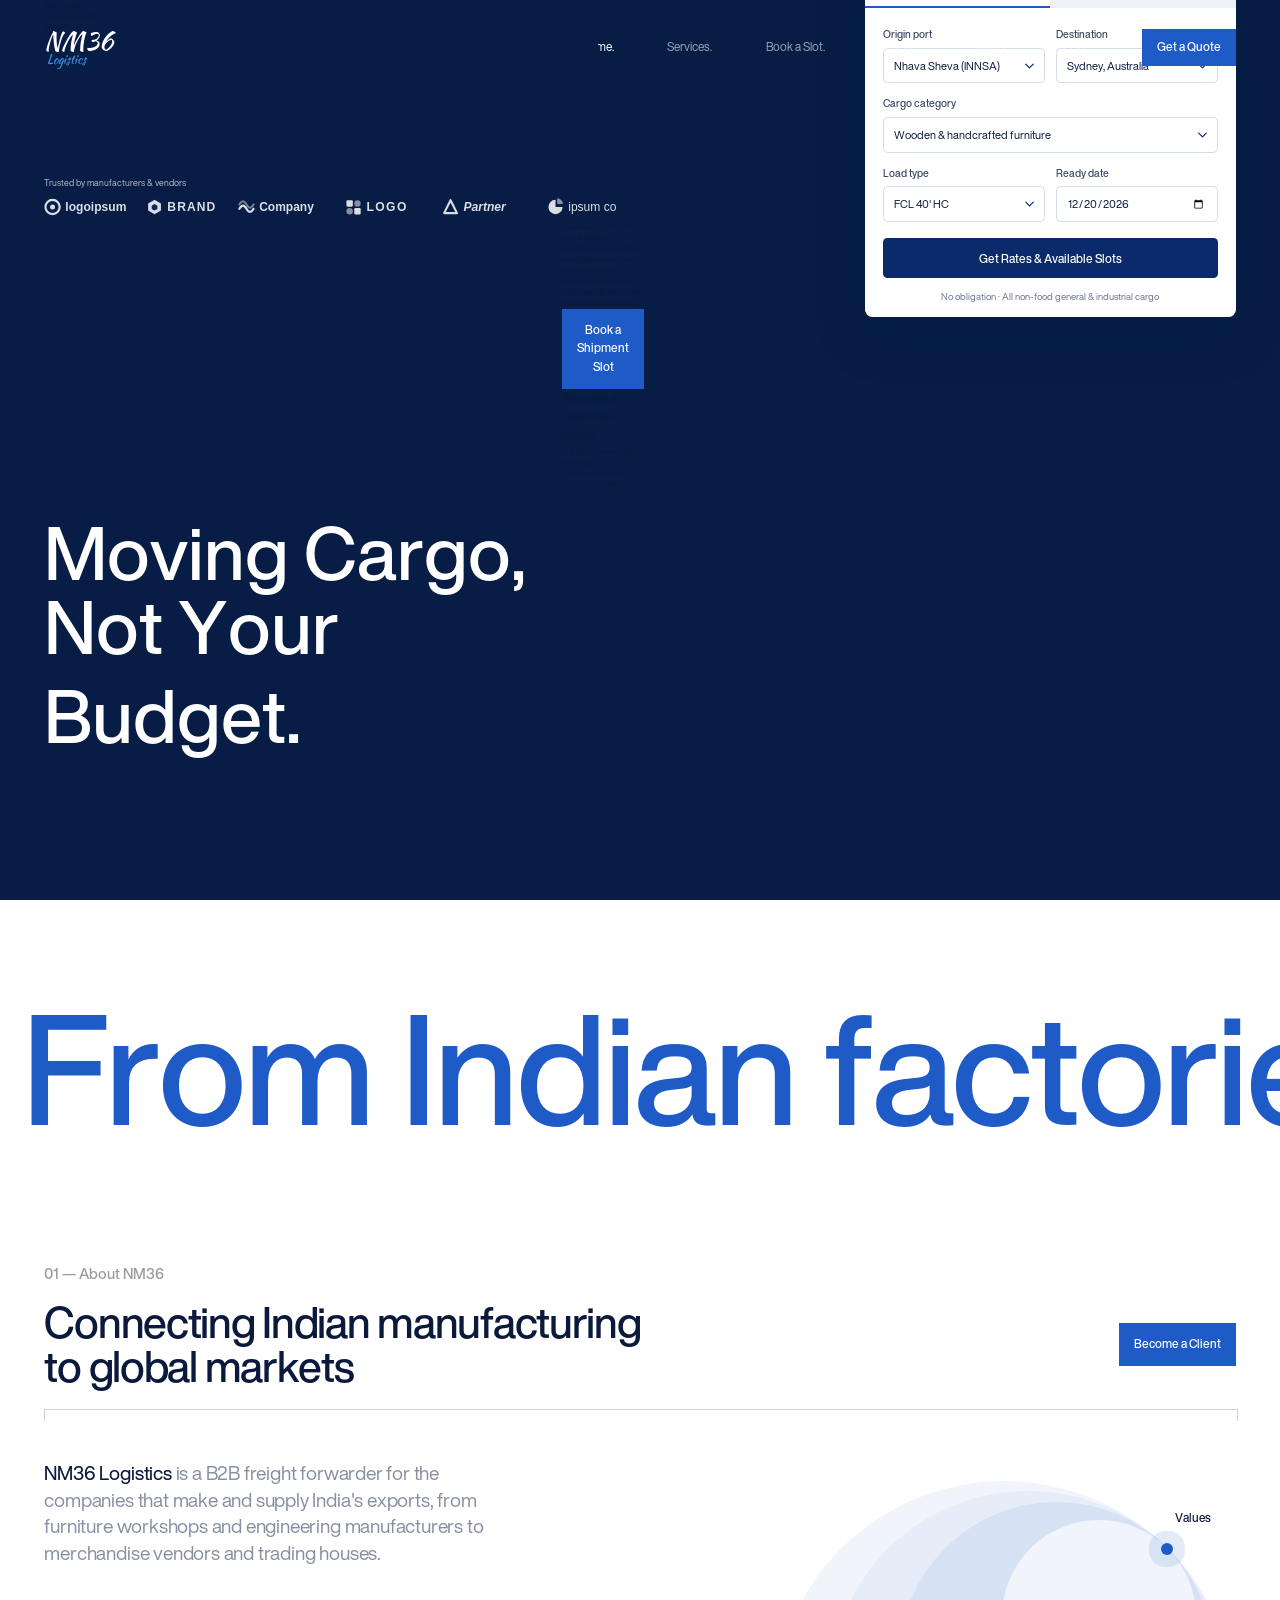
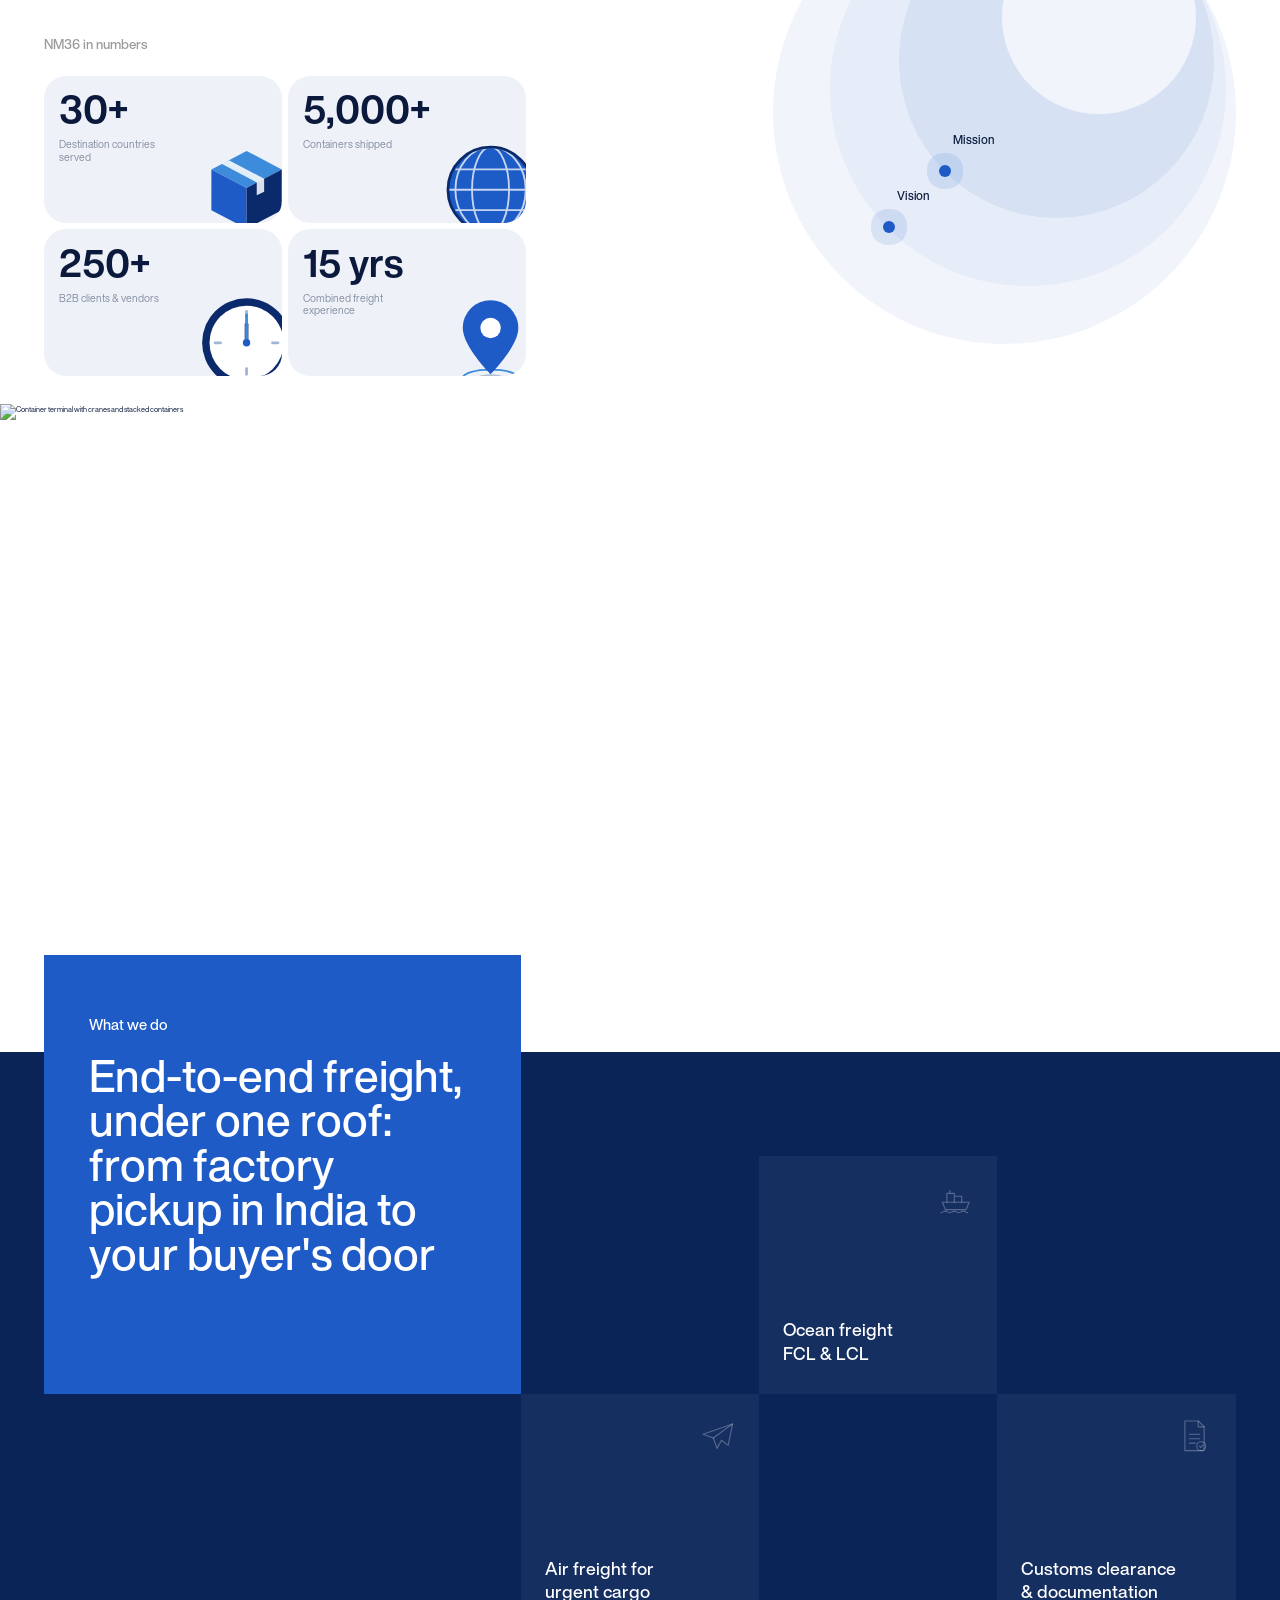
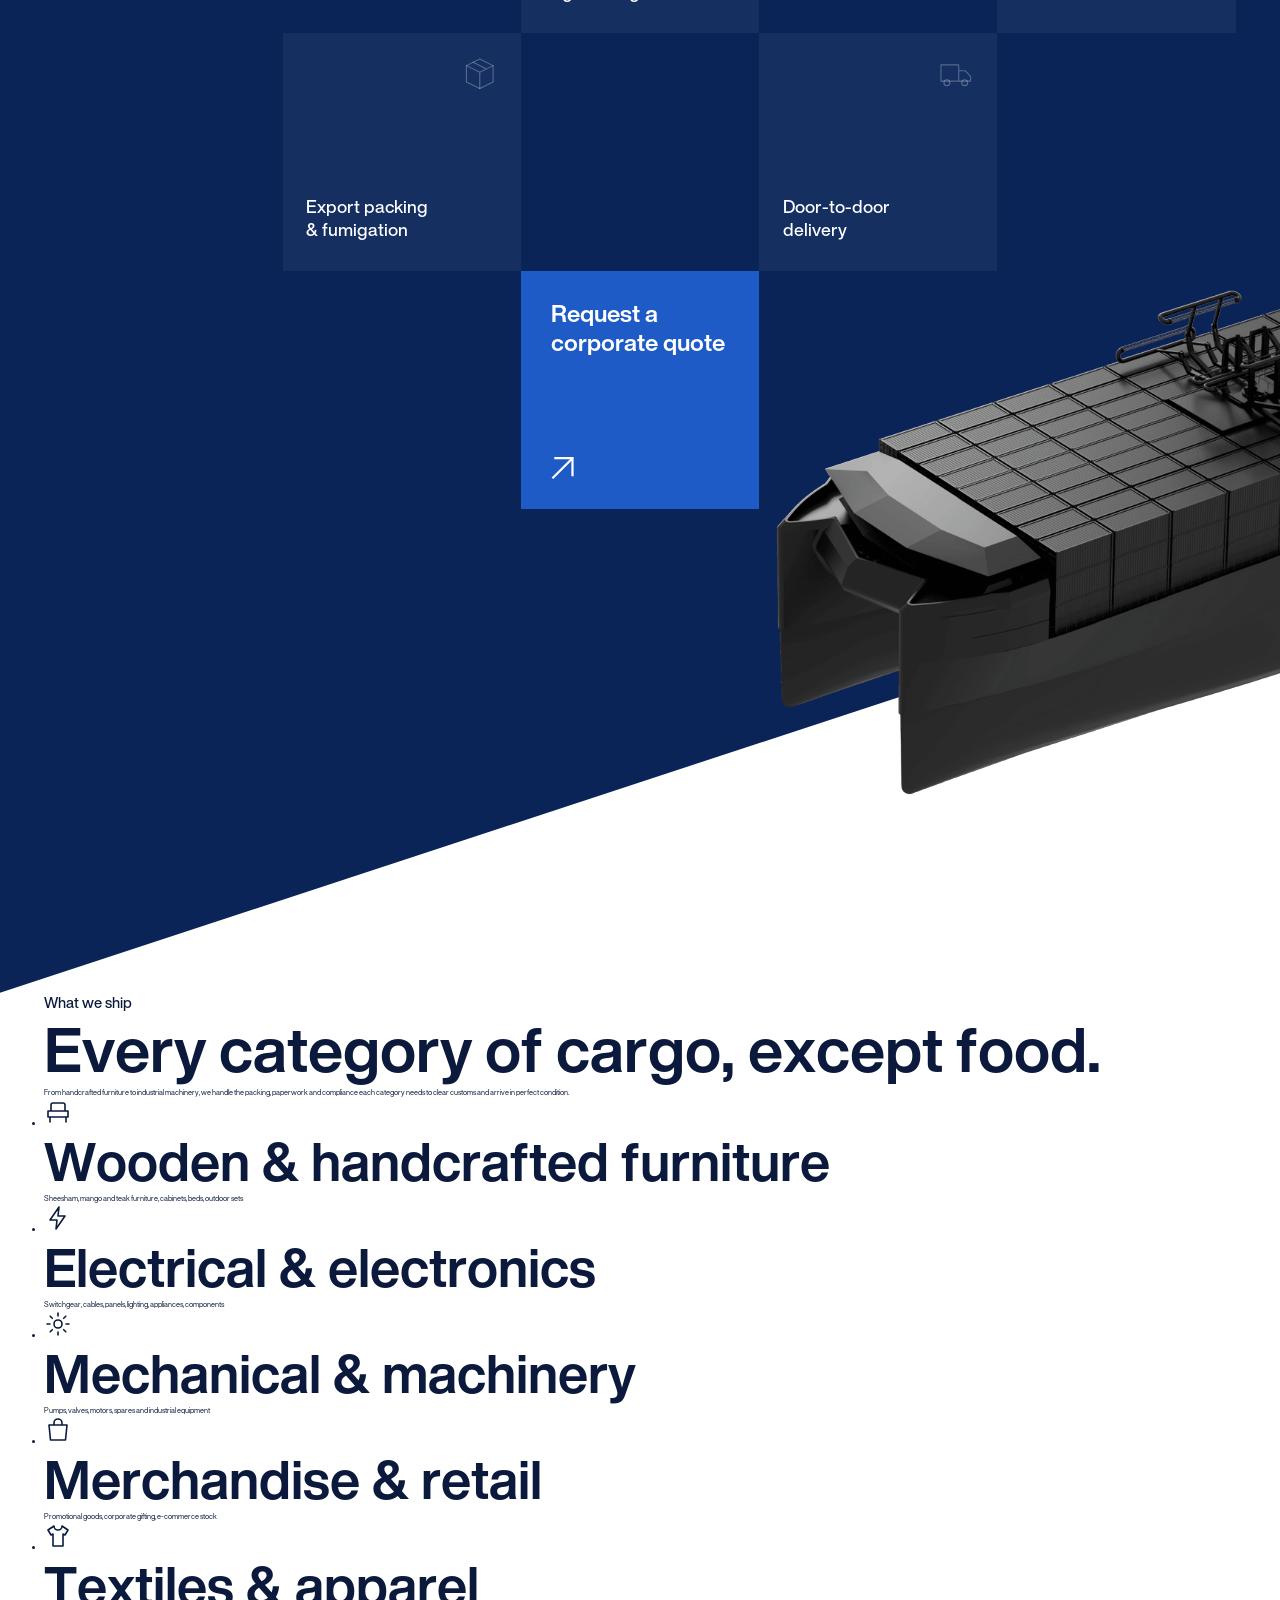
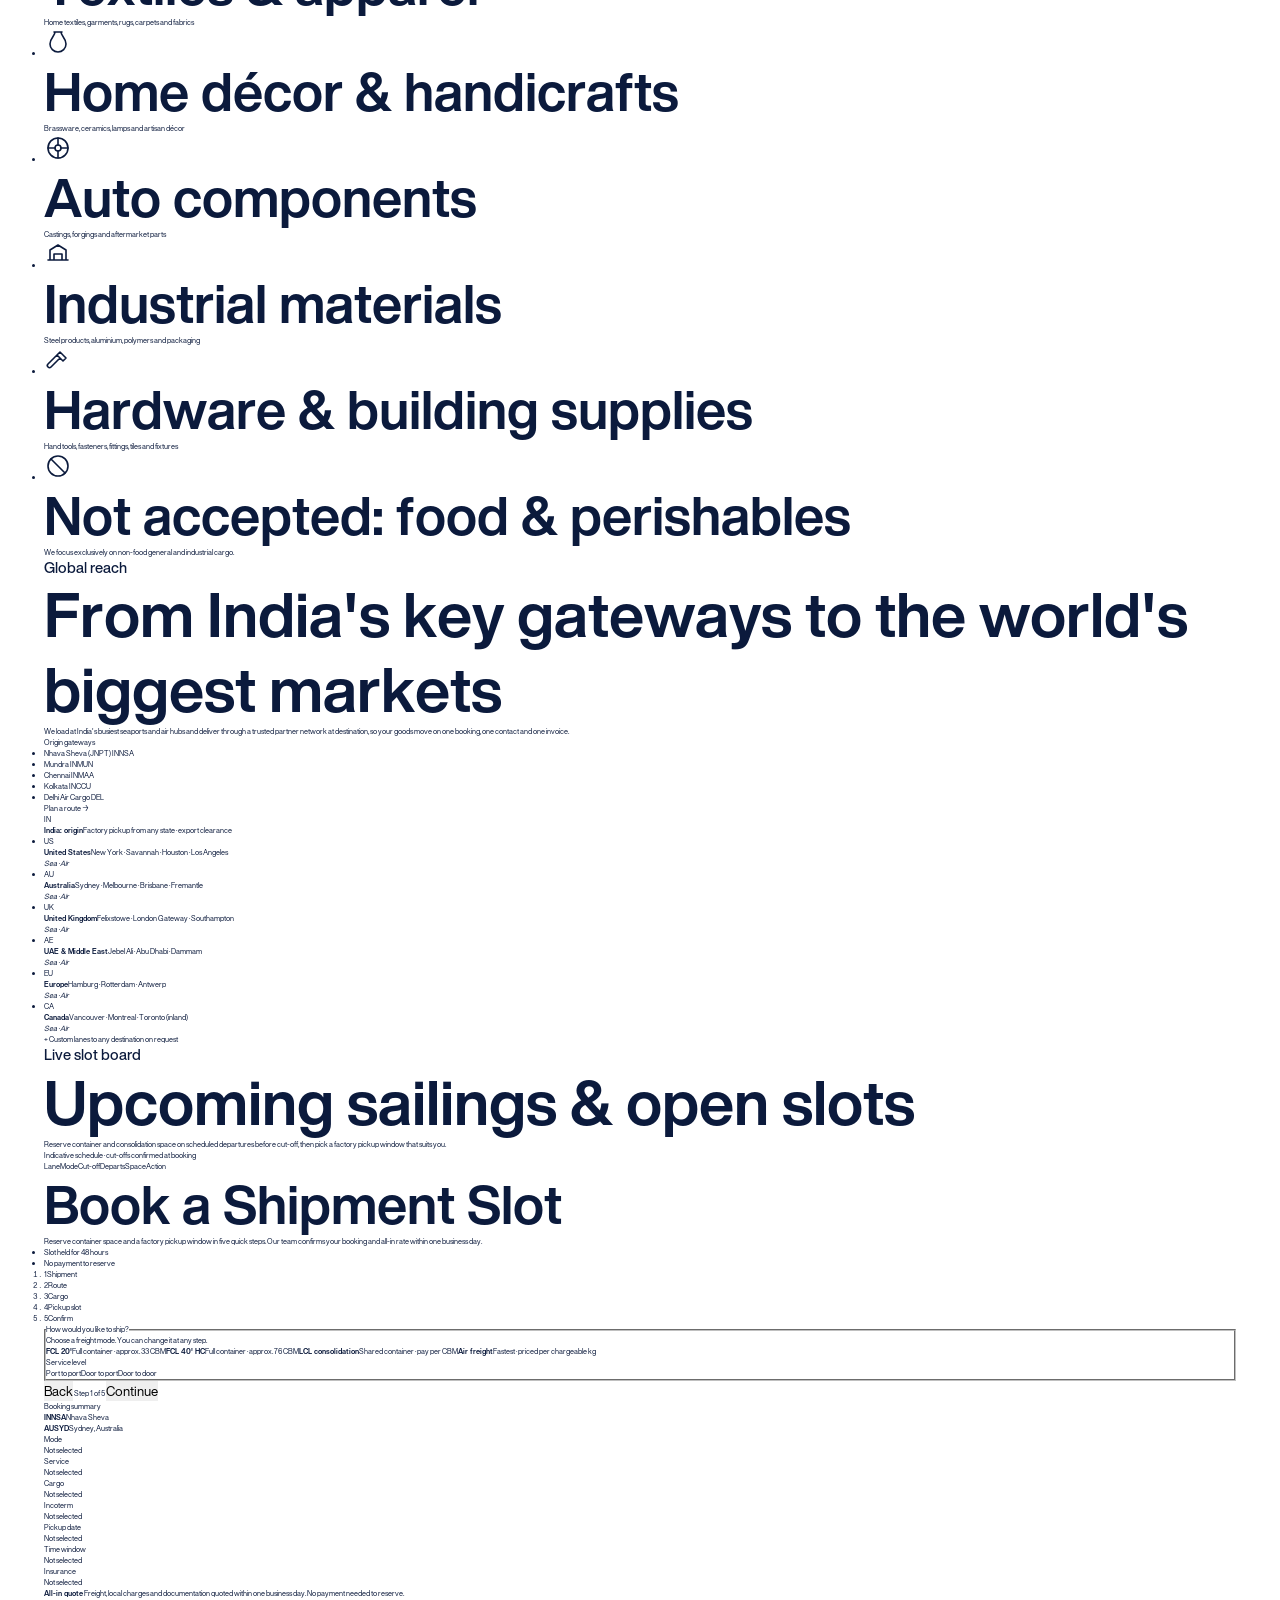
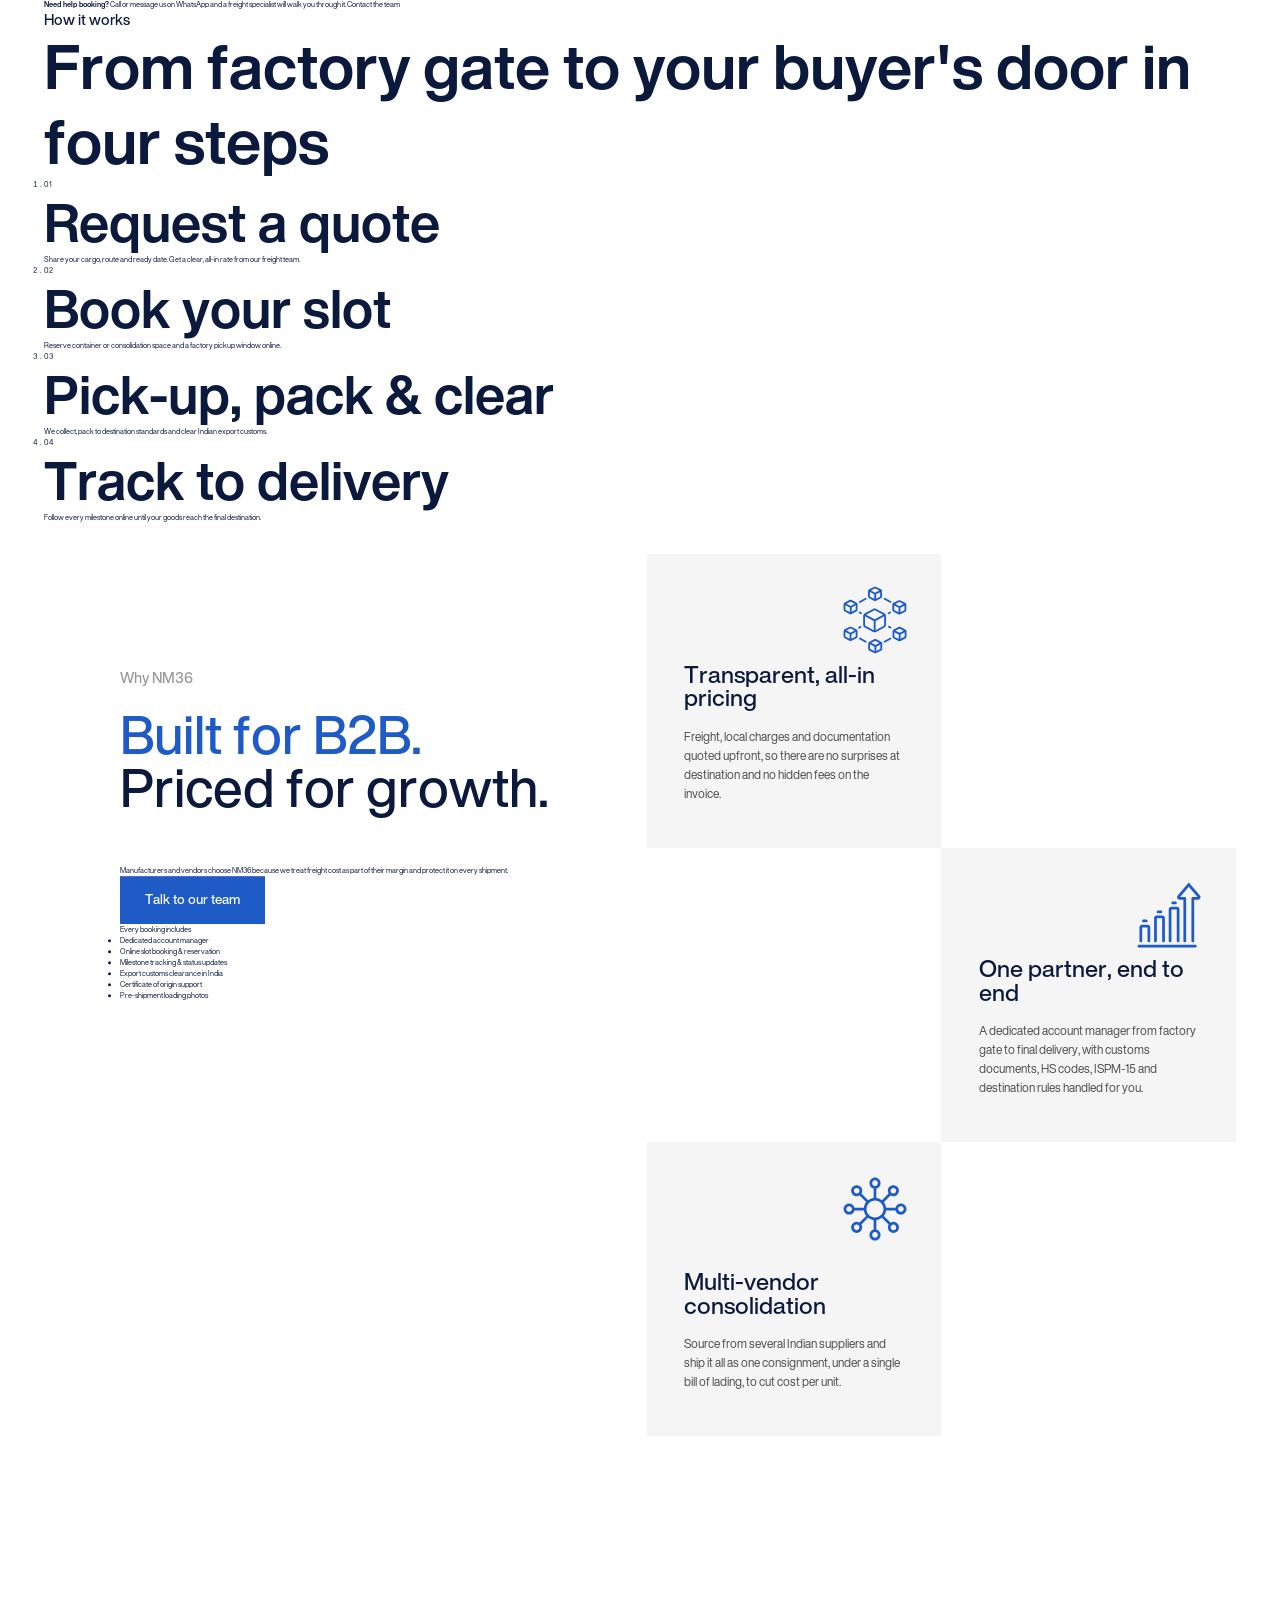
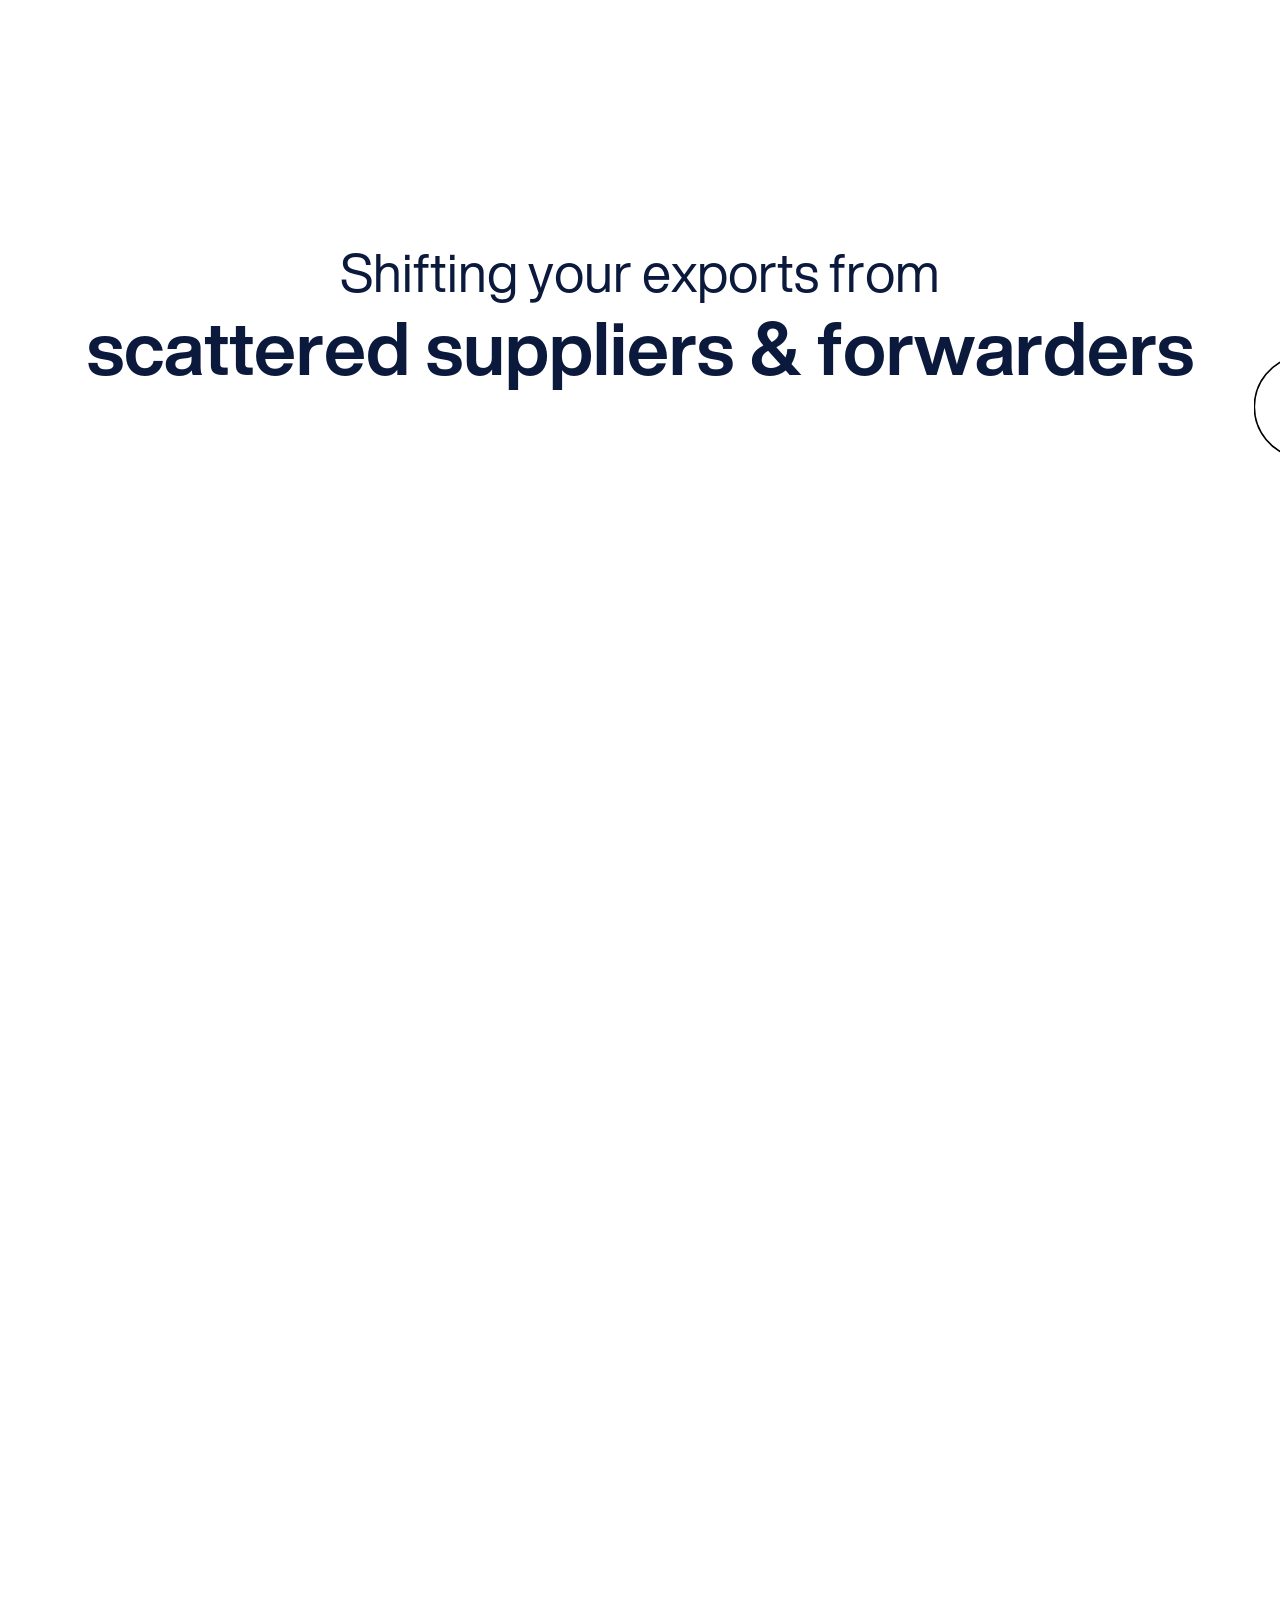
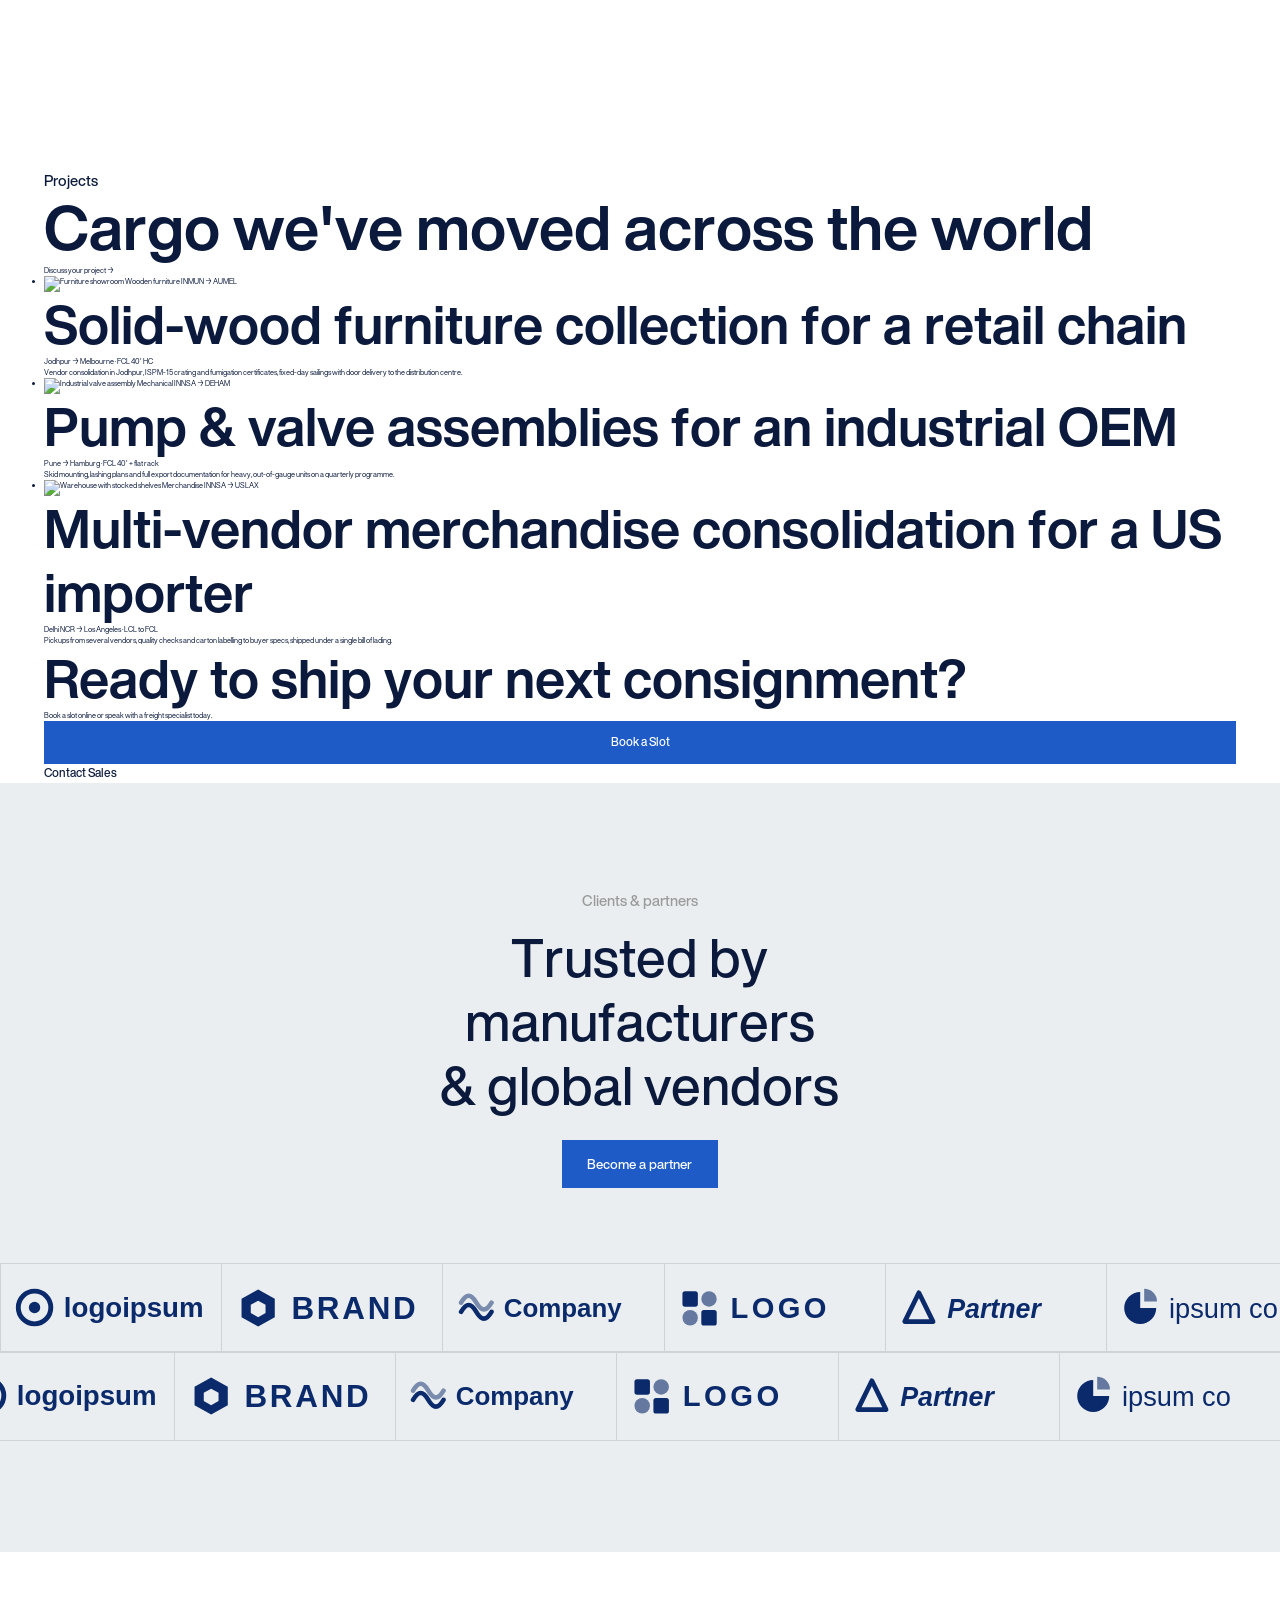
==== index.html @ ffb090ed "latest" ====
<!DOCTYPE html><html lang="en">
<head><meta charset="utf-8"><meta name="viewport" content="width=device-width, initial-scale=1.0"><title>NM36 Logistics</title><meta property="og:image" content="nm36-logo.png"><meta property="og:site_name" content="NM36 Logistics"><link rel="icon" type="image/png" sizes="32x32" href="nm36-logo.png"><meta name="description" content="NM36 Logistics: B2B freight forwarding from India to the world. Ocean, air, customs clearance and door-to-door delivery for manufacturers, exporters and global vendors."><link rel="stylesheet" href="index.78ddb5e8.css"><link rel="preconnect" href="https://fonts.googleapis.com"><link rel="preconnect" href="https://fonts.gstatic.com" crossorigin><link rel="stylesheet" href="https://fonts.googleapis.com/css2?family=Kaushan+Script&display=swap"><link rel="stylesheet" href="nm36-theme.css"><script src="index.d13a8d90.js"></script></head><body> <div class="wrapper" data-barba="wrapper">  <div class="contact popup"> <div class="popup__overlay"></div> <div class="popup__main" data-lenis-prevent> <form action="#" class="popup__main-form"> <div class="popup__main-head"> <h3 class="h4 heading heading-f-lh popup__main-head-title"> Request a quote </h3> <div class="popup__main-head-txt txt txt-18"> Tell us what you're shipping, from where and to where. Our freight team will reply with an all-in rate and available slots, usually within one business day. </div> </div> <div class="popup__main-contact"> <div class="popup__main-contact-label txt txt-18"> Or just wanna say hi? </div> <a href="mailto:sales@nm36logistics.com" class="hover-un popup__main-contact-link txt txt-24"> sales@nm36logistics.com </a> </div> <div class="popup__main-form-inner"> <div class="input-wrap"> <input type="text" class="input-field txt txt-18" name="name" placeholder="Your name" required> <div class="input-field-line"></div> </div> <div class="input-wrap"> <input type="email" class="input-field txt txt-18" name="email" placeholder="Your email" required> <div class="input-field-line"></div> </div> <div class="input-wrap textarea-wrap"> <textarea name="message" cols="30" rows="3" class="input-field txt txt-18" placeholder="Message"></textarea> <div class="input-field-line"></div> </div> <input type="text" class="honey-input" name="blablabla"> </div> <div class="hidden popup__main-form-success"> <p class="popup__main-form-success-txt txt txt-24 txt-med"> Thank <span data-form-name="#">there</span>, <br><br> Your request has reached the NM36 freight team. We'll get back to you within one business day. <br><br> Best regards, <br>NM36 Logistics </p> </div> <button type="submit" class="arr-hover popup__main-submit"> <div class="popup__main-submit-inner popup__main-submit-inner-default"> <div class="h6 heading heading-bold popup__main-submit-inner-txt">Send message</div> <div class="arr-wrap arr-wrap-32"> <div class="arr-ic-main icon icon-32"> <svg width="32" height="32" viewbox="0 0 32 32" fill="none" xmlns="http://www.w3.org/2000/svg"> <path fill-rule="evenodd" clip-rule="evenodd" d="M30.4401 3.68089L3.00001 31.121L0.878693 28.9997L28.3188 1.55957L30.4401 3.68089Z" fill="currentColor"></path> <path fill-rule="evenodd" clip-rule="evenodd" d="M4.5 1.5H30.5V27.5H27.5V4.5H4.5V1.5Z" fill="currentColor"></path> </svg> </div> <div class="arr-ic-clone icon icon-32"> <svg width="32" height="32" viewbox="0 0 32 32" fill="none" xmlns="http://www.w3.org/2000/svg"> <path fill-rule="evenodd" clip-rule="evenodd" d="M30.4401 3.68089L3.00001 31.121L0.878693 28.9997L28.3188 1.55957L30.4401 3.68089Z" fill="currentColor"></path> <path fill-rule="evenodd" clip-rule="evenodd" d="M4.5 1.5H30.5V27.5H27.5V4.5H4.5V1.5Z" fill="currentColor"></path> </svg> </div> </div> </div> <a href="#" class="popup__main-submit-inner popup__main-submit-inner-success" data-popup="close"> <div class="h6 heading heading-bold popup__main-submit-inner-txt">Close the modal</div> <div class="icon icon-32"> <svg width="32" height="32" viewbox="0 0 32 32" fill="none" xmlns="http://www.w3.org/2000/svg"> <path fill-rule="evenodd" clip-rule="evenodd" d="M3.00005 0.736328L16.0001 13.7364L29.0001 0.736328L31.2629 2.99907L18.2628 15.9991L31.2629 28.9992L29.0001 31.2619L16.0001 18.2619L3.00005 31.2619L0.737305 28.9992L13.7373 15.9991L0.737305 2.99907L3.00005 0.736328Z" fill="currentColor"></path> </svg> </div> </a> <div class="popup__main-submit-aspect"></div> </button> </form> <a href="#" class="popup__close" data-popup="close"> <div class="icon icon-32"> <svg width="32" height="32" viewbox="0 0 32 32" fill="none" xmlns="http://www.w3.org/2000/svg"> <path d="M25.1924 6.80664L6.80762 25.1914M6.80762 6.80664L25.1924 25.1914" stroke="currentColor" stroke-width="1.5" stroke-linecap="round" stroke-linejoin="round"></path> </svg> </div> </a> </div> </div> <div class="download popup"> <div class="popup__overlay"></div> <div class="popup__main" data-lenis-prevent> <form action="#" class="popup__main-form"> <div class="popup__main-head"> <h3 class="h4 heading heading-f-lh popup__main-head-title"> Plan a regular export programme </h3> <div class="popup__main-head-txt txt txt-18"> Tell us about your products, volumes and markets. We'll put together contracted rates, a sailing plan and guaranteed monthly slot allocation for your programme.</div> </div> <div class="popup__main-contact"> <div class="popup__main-contact-label txt txt-18"> Or just wanna say hi? </div> <a href="mailto:sales@nm36logistics.com" class="hover-un popup__main-contact-link txt txt-24"> sales@nm36logistics.com </a> </div> <div class="popup__main-form-inner"> <div class="input-wrap"> <input type="text" class="input-field txt txt-18" name="name" placeholder="Your name" required> <div class="input-field-line"></div> </div> <div class="input-wrap"> <input type="email" class="input-field txt txt-18" name="email" placeholder="Your email" required> <div class="input-field-line"></div> </div> <div class="input-wrap textarea-wrap"> <textarea name="message" cols="30" rows="3" class="input-field txt txt-18" placeholder="Route & schedule details"></textarea> <div class="input-field-line"></div> </div> <input type="text" class="honey-input" name="blablabla"> </div> <div class="hidden popup__main-form-success"> <p class="popup__main-form-success-txt txt txt-24 txt-med"> Thank <span data-form-name="#">there</span>, <br><br> Your request has reached the NM36 freight team. We'll get back to you within one business day. <br><br> Best regards, <br>NM36 Logistics </p> </div> <button type="submit" class="arr-hover popup__main-submit"> <div class="popup__main-submit-inner popup__main-submit-inner-default"> <div class="h6 heading heading-bold popup__main-submit-inner-txt">Send message</div> <div class="arr-wrap arr-wrap-32"> <div class="arr-ic-main icon icon-32"> <svg width="32" height="32" viewbox="0 0 32 32" fill="none" xmlns="http://www.w3.org/2000/svg"> <path fill-rule="evenodd" clip-rule="evenodd" d="M30.4401 3.68089L3.00001 31.121L0.878693 28.9997L28.3188 1.55957L30.4401 3.68089Z" fill="currentColor"></path> <path fill-rule="evenodd" clip-rule="evenodd" d="M4.5 1.5H30.5V27.5H27.5V4.5H4.5V1.5Z" fill="currentColor"></path> </svg> </div> <div class="arr-ic-clone icon icon-32"> <svg width="32" height="32" viewbox="0 0 32 32" fill="none" xmlns="http://www.w3.org/2000/svg"> <path fill-rule="evenodd" clip-rule="evenodd" d="M30.4401 3.68089L3.00001 31.121L0.878693 28.9997L28.3188 1.55957L30.4401 3.68089Z" fill="currentColor"></path> <path fill-rule="evenodd" clip-rule="evenodd" d="M4.5 1.5H30.5V27.5H27.5V4.5H4.5V1.5Z" fill="currentColor"></path> </svg> </div> </div> </div> <a href="#" class="popup__main-submit-inner popup__main-submit-inner-success" data-popup="close"> <div class="h6 heading heading-bold popup__main-submit-inner-txt">Close the modal</div> <div class="icon icon-32"> <svg width="32" height="32" viewbox="0 0 32 32" fill="none" xmlns="http://www.w3.org/2000/svg"> <path fill-rule="evenodd" clip-rule="evenodd" d="M3.00005 0.736328L16.0001 13.7364L29.0001 0.736328L31.2629 2.99907L18.2628 15.9991L31.2629 28.9992L29.0001 31.2619L16.0001 18.2619L3.00005 31.2619L0.737305 28.9992L13.7373 15.9991L0.737305 2.99907L3.00005 0.736328Z" fill="currentColor"></path> </svg> </div> </a> <div class="popup__main-submit-aspect"></div> </button> </form> <a href="#" class="popup__close" data-popup="close"> <div class="icon icon-32"> <svg width="32" height="32" viewbox="0 0 32 32" fill="none" xmlns="http://www.w3.org/2000/svg"> <path d="M25.1924 6.80664L6.80762 25.1914M6.80762 6.80664L25.1924 25.1914" stroke="currentColor" stroke-width="1.5" stroke-linecap="round" stroke-linejoin="round"></path> </svg> </div> </a> </div> </div> <div class="event popup"> <div class="popup__overlay"></div> <div class="popup__main" data-lenis-prevent> <a href="#" class="popup__close" data-popup="close"> <div class="icon icon-32"> <svg width="32" height="32" viewbox="0 0 32 32" fill="none" xmlns="http://www.w3.org/2000/svg"> <path d="M25.1924 6.80664L6.80762 25.1914M6.80762 6.80664L25.1924 25.1914" stroke="currentColor" stroke-width="1.5" stroke-linecap="round" stroke-linejoin="round"></path> </svg> </div> </a> <div class="popup__main-event"> <div class="popup__main-event-info"> <div class="img-wrap popup__main-event-info-img" style="--aspect:56%" data-popup-event="thumbnail"> <img src="abt-info-1.c54342e9.jpg" alt="NM36 Logistics team" class="img-abs img-fill" loading="lazy" width="488" height="442"> </div> <div class="h3 heading popup__main-event-title" data-popup-event="name">Event name</div> <div class="popup__main-event-info-item" data-popup-event="date"> <div class="popup__main-event-info-label txt txt-14">Event Date:</div> <div class="popup__main-event-info-title txt txt-16 txt-med"></div> </div> <div class="popup__main-event-info-item" data-popup-event="full_location"> <div class="popup__main-event-info-label txt txt-14">Location:</div> <div class="popup__main-event-info-title txt txt-16 txt-med"></div> </div> <div class="popup__main-event-info-item" data-popup-event="members"> <div class="popup__main-event-info-label txt txt-14">Team member:</div> <div class="popup__main-event-info-title txt txt-16 txt-med"></div> </div> <div class="popup__main-event-info-item" data-popup-event="activities"> <div class="popup__main-event-info-label txt txt-14">Activities:</div> <div class="popup__main-event-info-title txt txt-16 txt-med"></div> </div> <div class="popup__main-event-info-item"> <div class="popup__main-event-info-label txt txt-14">Make an appointment:</div> <a href="mailto:sales@nm36logistics.com" class="popup__main-event-info-title txt txt-16 txt-med">sales@nm36logistics.com</a> </div> </div> <div class="popup__main-event-content"> <div class="h5 heading popup__main-event-title" data-popup-event="name">Event name</div> <span class="p-line"></span> <div class="popup__main-event-richtext txt txt-16" data-popup-event="content"> Event introduction </div> <a href="#" target="_blank" class="popup__main-event-link txt txt-16" data-popup-event="link">Read more</a> </div> </div> </div> </div> <header class="header"> <div class="container"> <a href="index.html" class="header__logo nm36-logo" aria-label="NM36 Logistics home"> <img src="nm36-logo.png" alt="NM36 Logistics" class="nm36-logo__img" onerror="this.style.display='none';this.nextElementSibling.style.display='flex'"> <span class="nm36-logo__text"><span class="nm36-logo__mark">NM36</span><span class="nm36-logo__sub">Logistics</span></span> </a> <div class="header__links"> <div class="header__links-inner"> <a href="index.html" class="header__link txt txt-16" data-link="home">Home.</a> <a class="header__link txt txt-16" href="#services" data-barba-prevent>Services.</a> <a class="header__link txt txt-16" href="#slots" data-barba-prevent>Book a Slot.</a> <a class="header__link txt txt-16" href="#projects" data-barba-prevent>Projects.</a> <a class="header__link txt txt-16" href="#about" data-barba-prevent>About.</a> <a class="header__link txt txt-16" href="#faq" data-barba-prevent>FAQ.</a> </div> <div class="header__links-toggle"> <span class="header__links-toggle-icon header__links-toggle-icon-1"></span> <span class="header__links-toggle-icon header__links-toggle-icon-2"></span> <span class="header__links-toggle-icon header__links-toggle-icon-3"></span> </div> </div> <div class="header_act"> <a href="#" class="btn btn-pri header__btn" data-popup="contact"> <div class="txt txt-16 txt-med"> Get a Quote </div> </a> </div> <a href="#" class="header__toggle"> <span class="header__toggle-icon header__toggle-icon-1"></span> <span class="header__toggle-icon header__toggle-icon-2"></span> <span class="header__toggle-icon header__toggle-icon-3"></span> </a> <nav class="header__nav" data-lenis-prevent> <ul> <li class="header__nav-item"><a href="index.html" data-link="home" class="header__nav-link txt txt-16 txt-med">Home.</a></li> <li class="header__nav-item"><a class="header__nav-link txt txt-16 txt-med" href="#services" data-barba-prevent>Services.</a></li> <li class="header__nav-item"><a class="header__nav-link txt txt-16 txt-med" href="#slots" data-barba-prevent>Book a Slot.</a></li> <li class="header__nav-item"><a class="header__nav-link txt txt-16 txt-med" href="#projects" data-barba-prevent>Projects.</a></li> <li class="header__nav-item"><a class="header__nav-link txt txt-16 txt-med" href="#about" data-barba-prevent>About.</a></li> <li class="header__nav-item"><a class="header__nav-link txt txt-16 txt-med" href="#faq" data-barba-prevent>FAQ.</a></li> <li class="header__nav-item"> <a href="#" class="h6 header__nav-cta heading" data-popup="contact"> Get a Quote <div class="arr-ic-main icon"> <svg width="32" height="32" viewbox="0 0 32 32" fill="none" xmlns="http://www.w3.org/2000/svg"> <path fill-rule="evenodd" clip-rule="evenodd" d="M30.4401 3.68089L3.00001 31.121L0.878693 28.9997L28.3188 1.55957L30.4401 3.68089Z" fill="white"></path> <path fill-rule="evenodd" clip-rule="evenodd" d="M4.5 1.5H30.5V27.5H27.5V4.5H4.5V1.5Z" fill="white"></path> </svg> </div> </a></li> </ul> </nav> </div> </header> <div class="main" data-barba="container" data-barba-namespace="home" data-namespace="home"> <div class="home-hero__wrap"> <div class="home-hero__bg-wrap"> <div class="home-hero__bg-wrap-inner"> <video class="home-hero__bg-vid" id="home-hero-vid" loop preload="auto" autoplay muted playsinline> <source src="hero-720.mp4" type="video/mp4" media="(max-width: 767px)"> <source src="hero-1080.mp4" type="video/mp4"> </video> <div class="home-hero__canvas"></div> </div> </div> <section class="home-hero"> <div class="container grid"> <div class="nm-hero-eyebrow">B2B Freight Forwarding · India to the World</div> <h1 class="h1 heading home-hero__title"> Moving Cargo, <span class="nm-hero-hl">Not Your Budget.</span> </h1> <div class="nm-hero-lead"> <p class="nm-hero-lead__txt">Ocean, air and door-to-door freight for manufacturers, exporters and global vendors, from Indian factories to warehouses across the USA, Australia, the UK, the Middle East and Europe.</p> <div class="nm-hero-lead__ctas"> <a href="#slots" class="btn btn-pri nm-hero-lead__btn" data-barba-prevent><div class="txt txt-16 txt-med">Book a Shipment Slot</div></a> <a href="#" class="nm-hero-lead__btn nm-hero-lead__btn--ghost" data-popup="contact"><div class="txt txt-16 txt-med">Request a Corporate Quote</div></a> </div> <ul class="nm-hero-lead__checks"><li>FCL &amp; LCL ocean freight</li><li>Air freight</li><li>Customs clearance</li><li>Door-to-door delivery</li></ul> </div> <div class="home-hero__backer"> <div class="home-hero__backer-label txt txt-12"> Trusted by manufacturers &amp; vendors </div> <div class="home-hero__backer-inner"> <div class="home-hero__backer-item"> <img src="placeholder-logos/logo-1.svg" alt="Partner logo 1" width="120" height="25"> </div> <div class="home-hero__backer-item"> <img src="placeholder-logos/logo-2.svg" alt="Partner logo 2" width="120" height="25"> </div> <div class="home-hero__backer-item"> <img src="placeholder-logos/logo-3.svg" alt="Partner logo 3" width="120" height="25"> </div> <div class="home-hero__backer-item"> <img src="placeholder-logos/logo-4.svg" alt="Partner logo 4" width="120" height="25"> </div> <div class="home-hero__backer-item"> <img src="placeholder-logos/logo-5.svg" alt="Partner logo 5" width="120" height="25"> </div> <div class="home-hero__backer-item"> <img src="placeholder-logos/logo-6.svg" alt="Partner logo 6" width="120" height="25"> </div> </div> </div> <div class="nm-quote" data-nm-quote> <div class="nm-quote__tabs" role="tablist"> <button type="button" class="nm-quote__tab is-active" role="tab" aria-selected="true" aria-controls="nm-quote-panel" id="nm-quote-tab" data-tab="quote">Instant Quote</button> <button type="button" class="nm-quote__tab" role="tab" aria-selected="false" aria-controls="nm-track-panel" id="nm-track-tab" data-tab="track" tabindex="-1">Track Shipment</button> </div> <form class="nm-quote__panel is-active" id="nm-quote-panel" role="tabpanel" aria-labelledby="nm-quote-tab" data-panel="quote" novalidate> <div class="nm-quote__grid"> <div class="nm-quote__field"><label class="nm-quote__label" for="nm-origin">Origin port</label><select class="nm-quote__input" id="nm-origin" name="origin"><option selected>Nhava Sheva (INNSA)</option><option>Mundra (INMUN)</option><option>Chennai (INMAA)</option><option>Kolkata (INCCU)</option><option>Delhi Air Cargo (DEL)</option></select></div><div class="nm-quote__field"><label class="nm-quote__label" for="nm-destination">Destination</label><select class="nm-quote__input" id="nm-destination" name="destination"><option>Los Angeles, USA</option><option>New York, USA</option><option>Savannah, USA</option><option>Houston, USA</option><option selected>Sydney, Australia</option><option>Melbourne, Australia</option><option>Brisbane, Australia</option><option>Fremantle, Australia</option><option>Felixstowe, UK</option><option>London Gateway, UK</option><option>Jebel Ali, UAE</option><option>Dammam, Saudi Arabia</option><option>Hamburg, Germany</option><option>Rotterdam, Netherlands</option><option>Antwerp, Belgium</option><option>Vancouver, Canada</option><option>Montreal, Canada</option></select></div><div class="nm-quote__field nm-quote__field--wide"><label class="nm-quote__label" for="nm-cargo">Cargo category</label><select class="nm-quote__input" id="nm-cargo" name="cargo"><option selected>Wooden &amp; handcrafted furniture</option><option>Electrical &amp; electronics</option><option>Mechanical &amp; machinery</option><option>Merchandise &amp; retail goods</option><option>Textiles &amp; apparel</option><option>Home décor &amp; handicrafts</option><option>Auto components</option><option>Industrial materials</option><option>Hardware &amp; building supplies</option></select></div><div class="nm-quote__field"><label class="nm-quote__label" for="nm-load">Load type</label><select class="nm-quote__input" id="nm-load" name="load"><option>FCL 20'</option><option selected>FCL 40' HC</option><option>LCL consolidation</option><option>Air freight</option></select></div><div class="nm-quote__field"><label class="nm-quote__label" for="nm-date">Ready date</label><input class="nm-quote__input" type="date" id="nm-date" name="date" required></div></div> <button type="submit" class="nm-quote__submit">Get Rates &amp; Available Slots</button> <p class="nm-quote__note">No obligation · All non-food general &amp; industrial cargo</p> </form> <form class="nm-quote__panel" id="nm-track-panel" role="tabpanel" aria-labelledby="nm-track-tab" data-panel="track" hidden novalidate> <div class="nm-quote__grid"> <div class="nm-quote__field nm-quote__field--wide"><label class="nm-quote__label" for="nm-track">Tracking number</label><input class="nm-quote__input" type="text" id="nm-track" name="tracking" placeholder="Container, booking or B/L number" autocomplete="off" required></div></div> <button type="submit" class="nm-quote__submit">Track Shipment</button> <p class="nm-quote__note">Example: NM36-SH-48213</p> </form> <a href="#" class="nm-quote__popup" data-popup="contact" tabindex="-1" aria-hidden="true"></a> </div> <div class="home-hero__sub"> <div class="home-hero__sub-txt txt txt-24 txt-med"> We develop a novel ship to transport freight <span class="txt-hl">more flexibly</span>, <span><span class="txt-hl">with lower emissions</span> and</span> <span class="txt-hl">at lower costs </span>than today. </div> <div class="home-hero__sub-caption"> <div class="home-hero__sub-caption-item txt txt-16">Scroll down to discover how it works<span class="txt-hl"> • </span></div> <div class="home-hero__sub-caption-item txt txt-16">Scroll down to discover how it works<span class="txt-hl"> • </span></div> </div> </div> </div> </section> <div class="home-hero-ph" data-logo-main="dark"> </div> </div> <section class="nm-focused" aria-label="From Indian factories to global markets"> <div class="nm-marquee" data-nm-marquee data-duration="20"> <div class="nm-marquee__track"> <p class="nm-focused__text">From Indian factories to global markets ·</p> </div> </div> </section>  <section class="nm-about" id="about"> <div class="container"> <div class="nm-about__label txt txt-20 txt-med">01 — About NM36</div> <div class="nm-about__head"> <h2 class="nm-about__title">Connecting Indian manufacturing<br>to global markets</h2> <a href="#" class="btn btn-pri nm-about__btn" data-popup="contact"><div class="txt txt-16 txt-med">Become a Client</div></a> </div> <div class="nm-about__content"> <div class="nm-about__left"> <div class="nm-about__slides" aria-live="polite"> <p class="nm-about__fill is-active" data-text="NM36 Logistics">NM36 Logistics is a B2B freight forwarder for the companies that make and supply India's exports, from furniture workshops and engineering manufacturers to merchandise vendors and trading houses.</p> <p class="nm-about__fill" data-text="Our vision">Our vision is to become the most trusted logistics partner for manufacturers and B2B traders shipping from India, giving every factory, large or small, a reliable route to buyers on every continent.</p> <p class="nm-about__fill" data-text="Our mission">Our mission is to move every consignment safely, on schedule and at a cost that keeps our clients competitive, through transparent pricing, proactive communication and complete compliance.</p> <p class="nm-about__fill" data-text="Our values">Our values are simple: all-in quotes with no hidden charges, honest timelines, cost discipline on every route and partnerships that grow from first samples to full-container programmes.</p> </div> <h3 class="nm-about__list-title">NM36 in numbers</h3> <ul class="nm-about__list"> <li class="nm-about__item"> <div class="nm-stat"> <div class="nm-stat__art"><svg viewBox="0 0 120 120" aria-hidden="true"><g class="nm-art-float"><path d="M60 18 98 38 60 58 22 38Z" fill="#3d8bdb"/><path d="M22 38 60 58v44L22 82Z" fill="#1e5bc6"/><path d="M98 38 60 58v44l38-20Z" fill="#0b2a6b"/><path d="M41 28 79 48v14l-8 4V52L33 32Z" fill="#fff" opacity=".85"/></g></svg></div> <div class="nm-stat__body"><h3 class="nm-stat__title">30+</h3><p class="nm-stat__text">Destination countries served</p></div> </div> </li> <li class="nm-about__item"> <div class="nm-stat"> <div class="nm-stat__art"><svg viewBox="0 0 120 120" aria-hidden="true"><circle cx="60" cy="60" r="46" fill="#1e5bc6"/><g fill="none" stroke="#fff" stroke-width="2" opacity=".75"><ellipse class="nm-art-spin-x" cx="60" cy="60" rx="20" ry="46"/><ellipse class="nm-art-spin-x nm-art-delay" cx="60" cy="60" rx="38" ry="46"/><path d="M14 60h92M22 38h76M22 82h76"/></g><circle cx="60" cy="60" r="46" fill="none" stroke="#0b2a6b" stroke-width="3"/></svg></div> <div class="nm-stat__body"><h3 class="nm-stat__title">5,000+</h3><p class="nm-stat__text">Containers shipped</p></div> </div> </li> <li class="nm-about__item"> <div class="nm-stat"> <div class="nm-stat__art"><svg viewBox="0 0 120 120" aria-hidden="true"><circle cx="60" cy="60" r="48" fill="#0b2a6b"/><circle cx="60" cy="60" r="40" fill="#fff"/><g stroke="#9fb4d6" stroke-width="3" stroke-linecap="round"><path d="M60 26v6M60 88v6M26 60h6M88 60h6"/></g><path class="nm-art-hand-slow" d="M60 60V40" stroke="#0b2a6b" stroke-width="4" stroke-linecap="round"/><path class="nm-art-hand-fast" d="M60 60V30" stroke="#3d8bdb" stroke-width="3" stroke-linecap="round"/><circle cx="60" cy="60" r="4" fill="#1e5bc6"/></svg></div> <div class="nm-stat__body"><h3 class="nm-stat__title">250+</h3><p class="nm-stat__text">B2B clients &amp; vendors</p></div> </div> </li> <li class="nm-about__item"> <div class="nm-stat"> <div class="nm-stat__art"><svg viewBox="0 0 120 120" aria-hidden="true"><ellipse class="nm-art-ring" cx="60" cy="98" rx="30" ry="9" fill="none" stroke="#3d8bdb" stroke-width="2"/><ellipse cx="60" cy="98" rx="14" ry="4" fill="#0b2a6b" opacity=".25"/><g class="nm-art-float"><path d="M60 94S30 64 30 44a30 30 0 0 1 60 0c0 20-30 50-30 50Z" fill="#1e5bc6"/><circle cx="60" cy="44" r="11" fill="#fff"/></g></svg></div> <div class="nm-stat__body"><h3 class="nm-stat__title">15 yrs</h3><p class="nm-stat__text">Combined freight experience</p></div> </div> </li> </ul> </div> <div class="nm-about__right"> <div class="nm-graph" data-nm-graph> <div class="nm-graph__box"> <div class="nm-circle" data-index="0" style="width:100%;height:100%;top:0.000%;right:0.000%"></div> <div class="nm-circle" data-index="1" data-center="225" style="width:85.4%;height:85.4%;top:2.138%;right:2.138%"><span class="nm-point" data-label="Manufacturers" data-degree="150"></span> <span class="nm-point nm-point--main" data-label="Vision" data-degree="225"></span> <span class="nm-point" data-label="B2B traders" data-degree="265"></span> <span class="nm-point" data-label="Every continent" data-degree="300"></span></div> <div class="nm-circle" data-index="2" data-center="225" style="width:68.14%;height:68.14%;top:4.666%;right:4.666%"><span class="nm-point" data-label="Safe" data-degree="140"></span> <span class="nm-point" data-label="On schedule" data-degree="175"></span> <span class="nm-point nm-point--main" data-label="Mission" data-degree="225"></span> <span class="nm-point" data-label="Cost-competitive" data-degree="265"></span> <span class="nm-point" data-label="Compliant" data-degree="290"></span></div> <div class="nm-circle" data-index="3" data-center="45" style="width:42%;height:42%;top:8.494%;right:8.494%"><span class="nm-point nm-point--main" data-label="Values" data-degree="45"></span> <span class="nm-point" data-label="Transparency" data-degree="130"></span> <span class="nm-point" data-label="Reliability" data-degree="205"></span> <span class="nm-point" data-label="Partnership" data-degree="270"></span></div> </div> </div> </div> </div> </div> </section>    <div class="home-ship__bg-img" data-logo-main="dark"> <img src="https://images.pexels.com/photos/4570835/pexels-photo-4570835.jpeg?auto=compress&amp;cs=tinysrgb&amp;w=1920" alt="Container terminal with cranes and stacked containers" class="img-fill" loading="lazy" width="1920" height="1080"> </div> <section class="grid home-tech" id="services"> <div class="home-tech__top" data-logo-main="mix"> <div class="container grid"> <div class="grid home-tech__inner"> <div class="home-tech__head" data-logo-main="mix"> <div class="home-tech__head-inner"> <div class="home-tech__label txt txt-20 txt-med"> What we do </div> <h2 class="h4 heading home-tech__title"> End-to-end freight, under one roof: from factory pickup in India to your buyer's door </h2> </div> </div> <div class="home-tech__item"> <div class="home-tech__item-inner"> <h3 class="home-tech__item-title txt txt-24 txt-med"> Ocean freight <br>FCL &amp; LCL </h3> <div class="home-tech__item-icon icon icon-48"> <svg width="48" height="48" viewbox="0 0 48 48" fill="none" xmlns="http://www.w3.org/2000/svg"><g stroke="currentColor" stroke-width="1.5" stroke-linecap="round" stroke-linejoin="round"><path d="M6 30h36l-4 10H10Z"/><path d="M12 30V18h10v12M22 22h10v8M16 14v4M4 44c3 0 3-2 6-2s3 2 6 2 3-2 6-2 3 2 6 2 3-2 6-2 3 2 6 2"/></g></svg> </div> </div> </div> <div class="home-tech__item"> <div class="home-tech__item-inner"> <h3 class="home-tech__item-title txt txt-24 txt-med"> Air freight for <br>urgent cargo </h3> <div class="home-tech__item-icon icon icon-48"> <svg width="48" height="48" viewbox="0 0 48 48" fill="none" xmlns="http://www.w3.org/2000/svg"><g stroke="currentColor" stroke-width="1.5" stroke-linecap="round" stroke-linejoin="round"><path d="M44 8 4 22l14 5 5 14 6-11 9 7Z"/><path d="m18 27 26-19"/></g></svg> </div> </div> </div> <div class="home-tech__item"> <div class="home-tech__item-inner"> <h3 class="home-tech__item-title txt txt-24 txt-med"> Customs clearance <br>&amp; documentation </h3> <div class="home-tech__item-icon icon icon-48"> <svg width="48" height="48" viewbox="0 0 48 48" fill="none" xmlns="http://www.w3.org/2000/svg"><g stroke="currentColor" stroke-width="1.5" stroke-linecap="round" stroke-linejoin="round"><path d="M12 4h18l8 8v32H12Z"/><path d="M30 4v8h8M18 22h14M18 28h14M18 34h8"/><circle cx="34" cy="38" r="6"/><path d="m31.5 38 1.8 1.8 3.2-3.4"/></g></svg> </div> </div> </div> <div class="home-tech__item"> <div class="home-tech__item-inner"> <h3 class="home-tech__item-title txt txt-24 txt-med"> Export packing <br>&amp; fumigation </h3> <div class="home-tech__item-icon icon icon-48"> <svg width="48" height="48" viewbox="0 0 48 48" fill="none" xmlns="http://www.w3.org/2000/svg"><g stroke="currentColor" stroke-width="1.5" stroke-linecap="round" stroke-linejoin="round"><path d="M24 4 42 13v22L24 44 6 35V13Z"/><path d="M6 13l18 9 18-9M24 22v22M15 8.5l18 9"/></g></svg> </div> </div> </div> <div class="home-tech__item"> <div class="home-tech__item-inner"> <h3 class="home-tech__item-title txt txt-24 txt-med"> Door-to-door <br>delivery </h3> <div class="home-tech__item-icon icon icon-48"> <svg width="48" height="48" viewbox="0 0 48 48" fill="none" xmlns="http://www.w3.org/2000/svg"><g stroke="currentColor" stroke-width="1.5" stroke-linecap="round" stroke-linejoin="round"><path d="M4 12h24v22H4ZM28 20h9l7 8v6H28Z"/><circle cx="12" cy="36" r="4"/><circle cx="36" cy="36" r="4"/></g></svg> </div> </div> </div> <a class="arr-hover home-tech__item home-tech__link" href="#" data-popup="contact"> <div class="home-tech__link-inner"> <div class="h6 heading heading-bold home-tech__link-title"> Request a corporate quote </div> <div class="arr-wrap arr-wrap-32"> <div class="arr-ic-main icon icon-32"> <svg width="32" height="32" viewbox="0 0 32 32" fill="none" xmlns="http://www.w3.org/2000/svg"> <path fill-rule="evenodd" clip-rule="evenodd" d="M30.4401 3.68089L3.00001 31.121L0.878693 28.9997L28.3188 1.55957L30.4401 3.68089Z" fill="white"></path> <path fill-rule="evenodd" clip-rule="evenodd" d="M4.5 1.5H30.5V27.5H27.5V4.5H4.5V1.5Z" fill="white"></path> </svg> </div> <div class="arr-ic-clone icon icon-32"> <svg width="32" height="32" viewbox="0 0 32 32" fill="none" xmlns="http://www.w3.org/2000/svg"> <path fill-rule="evenodd" clip-rule="evenodd" d="M30.4401 3.68089L3.00001 31.121L0.878693 28.9997L28.3188 1.55957L30.4401 3.68089Z" fill="white"></path> <path fill-rule="evenodd" clip-rule="evenodd" d="M4.5 1.5H30.5V27.5H27.5V4.5H4.5V1.5Z" fill="white"></path> </svg> </div> </div> </div> </a> </div> </div> </div> <div class="home-tech__ship"> <div class="home-tech__ship-img"> <img src="ship-color.b15f1dbb.png" alt="Ship" loading="lazy" width="1203" height="745"> </div> <div class="home-tech__ship-img"> <img src="ship-dark.8cbb4bd3.png" alt="Ship" loading="lazy" width="1203" height="745"> </div> </div> <div class="home-tech__bg-tri" data-logo-main="mix"> <div class="home-tech__bg-tri-inner"></div> </div> </section> <section class="nm-sec nm-cargo" id="cargo"> <div class="container"> <div class="nm-sec__head"> <div> <div class="nm-sec__label txt txt-20 txt-med">What we ship</div> <h2 class="nm-sec__title">Every category of cargo, except food.</h2> <p class="nm-sec__sub">From handcrafted furniture to industrial machinery, we handle the packing, paperwork and compliance each category needs to clear customs and arrive in perfect condition.</p> </div>  </div> <ul class="nm-cargo__grid"> <li class="nm-cargo__item"> <span class="nm-cargo__icon"><svg width="28" height="28" viewBox="0 0 28 28" fill="none" aria-hidden="true"><g stroke="currentColor" stroke-width="1.6" stroke-linecap="round" stroke-linejoin="round"><path d="M4 13h20v6H4zM6 19v5M22 19v5M7 13V7a2 2 0 0 1 2-2h10a2 2 0 0 1 2 2v6"/></g></svg></span> <h3 class="nm-cargo__name">Wooden &amp; handcrafted furniture</h3> <p class="nm-cargo__desc">Sheesham, mango and teak furniture, cabinets, beds, outdoor sets</p> </li> <li class="nm-cargo__item"> <span class="nm-cargo__icon"><svg width="28" height="28" viewBox="0 0 28 28" fill="none" aria-hidden="true"><g stroke="currentColor" stroke-width="1.6" stroke-linecap="round" stroke-linejoin="round"><path d="M15 3 6 16h7l-1 9 9-13h-7z"/></g></svg></span> <h3 class="nm-cargo__name">Electrical &amp; electronics</h3> <p class="nm-cargo__desc">Switchgear, cables, panels, lighting, appliances, components</p> </li> <li class="nm-cargo__item"> <span class="nm-cargo__icon"><svg width="28" height="28" viewBox="0 0 28 28" fill="none" aria-hidden="true"><g stroke="currentColor" stroke-width="1.6" stroke-linecap="round" stroke-linejoin="round"><circle cx="14" cy="14" r="4"/><path d="M14 3v3M14 22v3M3 14h3M22 14h3M6.2 6.2l2.1 2.1M19.7 19.7l2.1 2.1M6.2 21.8l2.1-2.1M19.7 8.3l2.1-2.1"/></g></svg></span> <h3 class="nm-cargo__name">Mechanical &amp; machinery</h3> <p class="nm-cargo__desc">Pumps, valves, motors, spares and industrial equipment</p> </li> <li class="nm-cargo__item"> <span class="nm-cargo__icon"><svg width="28" height="28" viewBox="0 0 28 28" fill="none" aria-hidden="true"><g stroke="currentColor" stroke-width="1.6" stroke-linecap="round" stroke-linejoin="round"><path d="M5 9h18l-1.5 15h-15zM10 9V7a4 4 0 0 1 8 0v2"/></g></svg></span> <h3 class="nm-cargo__name">Merchandise &amp; retail</h3> <p class="nm-cargo__desc">Promotional goods, corporate gifting, e-commerce stock</p> </li> <li class="nm-cargo__item"> <span class="nm-cargo__icon"><svg width="28" height="28" viewBox="0 0 28 28" fill="none" aria-hidden="true"><g stroke="currentColor" stroke-width="1.6" stroke-linecap="round" stroke-linejoin="round"><path d="M10 4 4 8l3 5 2-1v12h10V12l2 1 3-5-6-4a4 4 0 0 1-8 0z"/></g></svg></span> <h3 class="nm-cargo__name">Textiles &amp; apparel</h3> <p class="nm-cargo__desc">Home textiles, garments, rugs, carpets and fabrics</p> </li> <li class="nm-cargo__item"> <span class="nm-cargo__icon"><svg width="28" height="28" viewBox="0 0 28 28" fill="none" aria-hidden="true"><g stroke="currentColor" stroke-width="1.6" stroke-linecap="round" stroke-linejoin="round"><path d="M10 4h8M11 4c0 4-5 6-5 12a8 8 0 0 0 16 0c0-6-5-8-5-12"/></g></svg></span> <h3 class="nm-cargo__name">Home décor &amp; handicrafts</h3> <p class="nm-cargo__desc">Brassware, ceramics, lamps and artisan décor</p> </li> <li class="nm-cargo__item"> <span class="nm-cargo__icon"><svg width="28" height="28" viewBox="0 0 28 28" fill="none" aria-hidden="true"><g stroke="currentColor" stroke-width="1.6" stroke-linecap="round" stroke-linejoin="round"><circle cx="14" cy="14" r="10"/><circle cx="14" cy="14" r="3"/><path d="M14 4v7M14 17v7M4 14h7M17 14h7"/></g></svg></span> <h3 class="nm-cargo__name">Auto components</h3> <p class="nm-cargo__desc">Castings, forgings and aftermarket parts</p> </li> <li class="nm-cargo__item"> <span class="nm-cargo__icon"><svg width="28" height="28" viewBox="0 0 28 28" fill="none" aria-hidden="true"><g stroke="currentColor" stroke-width="1.6" stroke-linecap="round" stroke-linejoin="round"><path d="M4 20h20M6 20V10l8-5 8 5v10M10 20v-6h8v6"/></g></svg></span> <h3 class="nm-cargo__name">Industrial materials</h3> <p class="nm-cargo__desc">Steel products, aluminium, polymers and packaging</p> </li> <li class="nm-cargo__item"> <span class="nm-cargo__icon"><svg width="28" height="28" viewBox="0 0 28 28" fill="none" aria-hidden="true"><g stroke="currentColor" stroke-width="1.6" stroke-linecap="round" stroke-linejoin="round"><path d="m16 6 6 6-3 3-6-6zM13 9 4 18a2.1 2.1 0 0 0 3 3l9-9"/></g></svg></span> <h3 class="nm-cargo__name">Hardware &amp; building supplies</h3> <p class="nm-cargo__desc">Hand tools, fasteners, fittings, tiles and fixtures</p> </li> <li class="nm-cargo__item nm-cargo__item--no"> <span class="nm-cargo__icon"><svg width="28" height="28" viewBox="0 0 28 28" fill="none" aria-hidden="true"><g stroke="currentColor" stroke-width="1.6" stroke-linecap="round" stroke-linejoin="round"><circle cx="14" cy="14" r="10"/><path d="m7 7 14 14"/></g></svg></span> <h3 class="nm-cargo__name">Not accepted: food &amp; perishables</h3> <p class="nm-cargo__desc">We focus exclusively on non-food general and industrial cargo.</p> </li> </ul> </div> </section> <section class="nm-sec nm-reach" id="reach" data-logo-main="dark"> <div class="container nm-reach__inner"> <div class="nm-reach__copy"> <div class="nm-sec__label txt txt-20 txt-med">Global reach</div> <h2 class="nm-sec__title">From India's key gateways to the world's biggest markets</h2> <p class="nm-sec__sub">We load at India's busiest seaports and air hubs and deliver through a trusted partner network at destination, so your goods move on one booking, one contact and one invoice.</p> <div class="nm-reach__gw-title">Origin gateways</div> <ul class="nm-reach__gw"><li>Nhava Sheva (JNPT) <span>INNSA</span></li><li>Mundra <span>INMUN</span></li><li>Chennai <span>INMAA</span></li><li>Kolkata <span>INCCU</span></li><li>Delhi Air Cargo <span>DEL</span></li></ul> <a href="#slots" class="nm-link-arrow" data-barba-prevent>Plan a route <span aria-hidden="true">→</span></a> </div> <div class="nm-reach__board"> <div class="nm-reach__origin"><span class="nm-reach__code">IN</span><div><strong>India: origin</strong><span>Factory pickup from any state · export clearance</span></div></div> <ul class="nm-reach__list"><li><span class="nm-reach__code">US</span><div><strong>United States</strong><span>New York · Savannah · Houston · Los Angeles</span></div><em>Sea · Air</em></li><li><span class="nm-reach__code">AU</span><div><strong>Australia</strong><span>Sydney · Melbourne · Brisbane · Fremantle</span></div><em>Sea · Air</em></li><li><span class="nm-reach__code">UK</span><div><strong>United Kingdom</strong><span>Felixstowe · London Gateway · Southampton</span></div><em>Sea · Air</em></li><li><span class="nm-reach__code">AE</span><div><strong>UAE &amp; Middle East</strong><span>Jebel Ali · Abu Dhabi · Dammam</span></div><em>Sea · Air</em></li><li><span class="nm-reach__code">EU</span><div><strong>Europe</strong><span>Hamburg · Rotterdam · Antwerp</span></div><em>Sea · Air</em></li><li><span class="nm-reach__code">CA</span><div><strong>Canada</strong><span>Vancouver · Montreal · Toronto (inland)</span></div><em>Sea · Air</em></li></ul> <p class="nm-reach__more">+ Custom lanes to any destination on request</p> </div> </div> </section> <section class="nm-sec nm-slots" id="slots"> <div class="container"> <div class="nm-sec__head"> <div> <div class="nm-sec__label txt txt-20 txt-med">Live slot board</div> <h2 class="nm-sec__title">Upcoming sailings &amp; open slots</h2> <p class="nm-sec__sub">Reserve container and consolidation space on scheduled departures before cut-off, then pick a factory pickup window that suits you.</p> </div> <p class="nm-slots__hint">Indicative schedule · cut-offs confirmed at booking</p> </div> <div class="nm-board" data-nm-board> <div class="nm-board__filters" role="group" aria-label="Filter lanes"></div> <div class="nm-board__table" role="table" aria-label="Upcoming sailings"> <div class="nm-board__row nm-board__row--head" role="row"><span role="columnheader">Lane</span><span role="columnheader">Mode</span><span role="columnheader">Cut-off</span><span role="columnheader">Departs</span><span role="columnheader">Space</span><span role="columnheader"><span class="nm-vh">Action</span></span></div> <div class="nm-board__body"></div> </div> </div> <div class="nm-book" id="book" data-nm-book> <div class="nm-book__intro"> <h3 class="nm-book__title">Book a Shipment Slot</h3> <p class="nm-book__sub">Reserve container space and a factory pickup window in five quick steps. Our team confirms your booking and all-in rate within one business day.</p> <ul class="nm-book__badges"><li>Slot held for 48 hours</li><li>No payment to reserve</li></ul> </div> <div class="nm-book__layout"> <form class="nm-book__card" novalidate> <ol class="nm-book__steps"><li class="nm-book__step is-current" data-step="1"><span>1</span>Shipment</li><li class="nm-book__step" data-step="2"><span>2</span>Route</li><li class="nm-book__step" data-step="3"><span>3</span>Cargo</li><li class="nm-book__step" data-step="4"><span>4</span>Pickup slot</li><li class="nm-book__step" data-step="5"><span>5</span>Confirm</li></ol> <fieldset class="nm-book__panel is-active" data-panel="1"> <legend class="nm-book__q">How would you like to ship?</legend> <p class="nm-book__hint">Choose a freight mode. You can change it at any step.</p> <div class="nm-book__modes"><label class="nm-choice"><input type="radio" name="mode" value="FCL 20'"><span class="nm-choice__box"><strong>FCL 20'</strong><span>Full container · approx. 33 CBM</span></span></label><label class="nm-choice"><input type="radio" name="mode" value="FCL 40' HC" checked><span class="nm-choice__box"><strong>FCL 40' HC</strong><span>Full container · approx. 76 CBM</span></span></label><label class="nm-choice"><input type="radio" name="mode" value="LCL consolidation"><span class="nm-choice__box"><strong>LCL consolidation</strong><span>Shared container · pay per CBM</span></span></label><label class="nm-choice"><input type="radio" name="mode" value="Air freight"><span class="nm-choice__box"><strong>Air freight</strong><span>Fastest · priced per chargeable kg</span></span></label></div> <div class="nm-book__label">Service level</div> <div class="nm-book__chips"><label class="nm-choice"><input type="radio" name="service" value="Port to port"><span class="nm-choice__box">Port to port</span></label><label class="nm-choice"><input type="radio" name="service" value="Door to port"><span class="nm-choice__box">Door to port</span></label><label class="nm-choice"><input type="radio" name="service" value="Door to door" checked><span class="nm-choice__box">Door to door</span></label></div> </fieldset> <fieldset class="nm-book__panel" data-panel="2" hidden> <legend class="nm-book__q">Where is it going?</legend> <p class="nm-book__hint">Pick your loading gateway in India and the destination port or city.</p> <div class="nm-book__grid"> <label class="nm-book__field"><span>Origin (India)</span><select class="nm-quote__input" name="origin" data-source="nm-origin"></select></label> <label class="nm-book__field"><span>Destination</span><select class="nm-quote__input" name="destination" data-source="nm-destination"></select></label> <label class="nm-book__field"><span>Incoterm</span><select class="nm-quote__input" name="incoterm"><option>EXW</option><option>FCA</option><option selected>FOB</option><option>CFR</option><option>CIF</option><option>DAP</option><option>DPU</option><option>DDP</option></select></label> </div> </fieldset> <fieldset class="nm-book__panel" data-panel="3" hidden> <legend class="nm-book__q">What are you shipping?</legend> <p class="nm-book__hint">All non-food general and industrial cargo is accepted.</p> <div class="nm-book__grid"> <label class="nm-book__field nm-book__field--wide"><span>Cargo category</span><select class="nm-quote__input" name="cargo" data-source="nm-cargo"></select></label> <label class="nm-book__field"><span>Approx. volume or weight</span><input class="nm-quote__input" name="volume" placeholder="e.g. 2 × 40' HC or 12 CBM"></label> <label class="nm-book__field"><span>Packages</span><input class="nm-quote__input" name="packages" inputmode="numeric" placeholder="e.g. 120 cartons"></label> <label class="nm-book__check nm-book__field--wide"><input type="checkbox" name="insurance"> <span>Add all-risk cargo insurance</span></label> </div> </fieldset> <fieldset class="nm-book__panel" data-panel="4" hidden> <legend class="nm-book__q">Choose a pickup slot</legend> <p class="nm-book__hint">Pick a factory pickup date and time window. Your slot is held for 48 hours while we confirm.</p> <div class="nm-cal"> <div class="nm-cal__head"><span class="nm-cal__range"></span><span class="nm-cal__legend"><i class="is-open"></i>Open <i class="is-limited"></i>Limited <i class="is-full"></i>Full / closed</span></div> <div class="nm-cal__days" role="radiogroup" aria-label="Pickup date"></div> </div> <div class="nm-book__label nm-cal__win-title">Pickup window</div> <div class="nm-cal__windows" role="radiogroup" aria-label="Pickup window"></div> <p class="nm-cal__eta"></p> </fieldset> <fieldset class="nm-book__panel" data-panel="5" hidden> <legend class="nm-book__q">Review &amp; confirm</legend> <p class="nm-book__hint">Check the details below. Sending the request opens a short form for your name and business email.</p> <dl class="nm-book__review"></dl> </fieldset> <p class="nm-book__error" role="alert" hidden></p> <div class="nm-book__nav"> <button type="button" class="nm-book__back" data-act="back">Back</button> <span class="nm-book__count">Step 1 of 5</span> <button type="button" class="nm-book__next" data-act="next">Continue</button> </div> </form> <aside class="nm-book__summary" aria-label="Booking summary"> <div class="nm-book__sum-title">Booking summary</div> <div class="nm-book__route"><div><strong data-sum="originCode">INNSA</strong><span data-sum="originName">Nhava Sheva</span></div><span class="nm-book__route-line" aria-hidden="true"></span><div><strong data-sum="destCode">AUSYD</strong><span data-sum="destName">Sydney, Australia</span></div></div> <dl><div><dt>Mode</dt><dd data-sum="mode">Not selected</dd></div><div><dt>Service</dt><dd data-sum="service">Not selected</dd></div><div><dt>Cargo</dt><dd data-sum="cargo">Not selected</dd></div><div><dt>Incoterm</dt><dd data-sum="incoterm">Not selected</dd></div><div><dt>Pickup date</dt><dd data-sum="date">Not selected</dd></div><div><dt>Time window</dt><dd data-sum="window">Not selected</dd></div><div><dt>Insurance</dt><dd data-sum="insurance">Not selected</dd></div></dl> <div class="nm-book__sum-note"><strong>All-in quote</strong> Freight, local charges and documentation quoted within one business day. No payment needed to reserve.</div> <div class="nm-book__help"><strong>Need help booking?</strong> Call or message us on WhatsApp and a freight specialist will walk you through it. <a href="#" data-popup="contact">Contact the team</a></div> </aside> </div> </div> </div> </section> <section class="nm-sec nm-how" id="how" data-logo-main="dark"> <div class="container"> <div class="nm-sec__head"> <div> <div class="nm-sec__label txt txt-20 txt-med">How it works</div> <h2 class="nm-sec__title">From factory gate to your buyer's door in four steps</h2>  </div>  </div> <ol class="nm-how__list"><li><span class="nm-how__num">01</span><h3>Request a quote</h3><p>Share your cargo, route and ready date. Get a clear, all-in rate from our freight team.</p></li><li><span class="nm-how__num">02</span><h3>Book your slot</h3><p>Reserve container or consolidation space and a factory pickup window online.</p></li><li><span class="nm-how__num">03</span><h3>Pick-up, pack &amp; clear</h3><p>We collect, pack to destination standards and clear Indian export customs.</p></li><li><span class="nm-how__num">04</span><h3>Track to delivery</h3><p>Follow every milestone online until your goods reach the final destination.</p></li></ol> </div> </section> <section class="home-why" id="why-us"> <div class="container grid"> <div class="home-why__head"> <div class="home-why__label txt txt-20 txt-med"> Why NM36 </div> <h2 class="h3 heading home-why__title"> <span class="txt-hl">Built for B2B.</span> Priced for growth. </h2> <p class="nm-why__sub">Manufacturers and vendors choose NM36 because we treat freight cost as part of their margin and protect it on every shipment.</p> <a href="#" class="btn btn-lg btn-pri home-why__btn" data-popup="contact"> <div class="txt txt-18 txt-med">Talk to our team</div> </a> <div class="nm-why__includes"> <div class="nm-why__includes-title">Every booking includes</div> <ul><li>Dedicated account manager</li><li>Online slot booking &amp; reservation</li><li>Milestone tracking &amp; status updates</li><li>Export customs clearance in India</li><li>Certificate of origin support</li><li>Pre-shipment loading photos</li></ul> </div> </div> <div class="home-why__main"> <div class="home-why__main-wrapper"> <div class="grid home-why__main-list"> <div class="home-why__main-item"> <div class="home-why__main-item-inner"> <div class="home-why__main-item-icon icon icon-100"> <svg width="100" height="100" viewbox="0 0 100 100" fill="none" xmlns="http://www.w3.org/2000/svg"> <path fill-rule="evenodd" clip-rule="evenodd" d="M48.69 5.22134C49.5655 4.94809 50.6161 4.88398 51.4673 5.28248C51.4831 5.28987 51.4987 5.29758 51.5142 5.30562L57.8423 8.59715C57.9433 8.64969 58.0367 8.71579 58.1198 8.79362C58.1414 8.81384 58.1649 8.83553 58.1899 8.85869C58.2757 8.93788 58.38 9.03429 58.4917 9.14819C58.8315 9.22901 59.1359 9.45106 59.3105 9.78492C59.4682 10.0862 59.4908 10.4223 59.4001 10.7241C59.4339 10.8872 59.453 11.0598 59.453 11.2421V18.0446C59.453 18.6613 59.2383 19.2211 58.9624 19.6517C58.6971 20.0657 58.3079 20.4645 57.8236 20.6993L51.5142 23.9812C51.4487 24.0152 51.3803 24.0434 51.3098 24.0654C51.1558 24.1135 50.9964 24.1551 50.8336 24.1888C50.6557 24.2862 50.4514 24.3416 50.2342 24.3416C50.1061 24.3416 49.9825 24.3224 49.8661 24.2866C49.4032 24.2817 48.9444 24.1972 48.5324 24.0043C48.5206 23.9988 48.509 23.9931 48.4974 23.9872C48.4934 23.9852 48.4895 23.9832 48.4856 23.9812L42.1574 20.6896C42.0564 20.6371 41.9631 20.571 41.8799 20.4932C41.8583 20.4729 41.8349 20.4513 41.8098 20.4281C41.3957 20.0456 40.5468 19.2614 40.5468 18.0446V11.2421C40.5468 10.6255 40.7614 10.0657 41.0373 9.6351C41.3026 9.22113 41.6919 8.82225 42.1761 8.58744L48.4856 5.30562C48.5511 5.27154 48.6195 5.24334 48.69 5.22134ZM43.0468 12.1839V18.0446C43.0468 18.0448 43.0468 18.0443 43.0468 18.0446C43.0462 18.0503 43.0435 18.0793 43.108 18.1699C43.1822 18.2742 43.288 18.3835 43.4651 18.5518L48.9842 21.4226V15.2904L43.0468 12.1839ZM51.4842 15.2904V21.1788L56.6887 18.4717C56.7007 18.4655 56.7129 18.4594 56.7251 18.4535C56.7293 18.4506 56.7398 18.4428 56.7554 18.4282C56.7861 18.3994 56.8229 18.3568 56.8576 18.3028C56.9332 18.1847 56.953 18.0863 56.953 18.0446V12.4292L51.4842 15.2904ZM55.664 10.2821L50.3949 7.54138C50.2972 7.50384 49.9867 7.45595 49.5313 7.57962L44.5708 10.1598L50.2342 13.1229L55.664 10.2821ZM38.5263 20.7331C38.8593 21.3378 38.6391 22.098 38.0344 22.4311L30.0657 26.8198C29.461 27.1528 28.7008 26.9326 28.3677 26.3279C28.0347 25.7232 28.2549 24.963 28.8596 24.6299L36.8284 20.2412C37.4331 19.9082 38.1933 20.1284 38.5263 20.7331ZM61.7955 20.7331C62.1286 20.1284 62.8888 19.9082 63.4935 20.2412L71.4622 24.6299C72.0669 24.963 72.2871 25.7232 71.9541 26.3279C71.6211 26.9326 70.8609 27.1528 70.2562 26.8198L62.2874 22.4311C61.6827 22.098 61.4625 21.3379 61.7955 20.7331ZM15.6432 22.9956C16.5188 22.7223 17.5693 22.6582 18.4206 23.0567C18.4363 23.0641 18.452 23.0718 18.4674 23.0799L24.7955 26.3714C24.8965 26.4239 24.9899 26.49 25.073 26.5679C25.0946 26.5881 25.1181 26.6098 25.1432 26.6329C25.2289 26.7121 25.3333 26.8085 25.4449 26.9224C25.7847 27.0032 26.0891 27.2253 26.2638 27.5592C26.4214 27.8605 26.444 28.1966 26.3533 28.4984C26.3871 28.6614 26.4062 28.834 26.4062 29.0164V35.8189C26.4062 36.4355 26.1916 36.9954 25.9157 37.4259C25.6504 37.8399 25.2611 38.2387 24.7769 38.4735L18.4674 41.7554C18.4019 41.7895 18.3335 41.8177 18.263 41.8397C18.109 41.8877 17.9496 41.9293 17.7869 41.9631C17.6089 42.0605 17.4047 42.1159 17.1875 42.1159C17.0594 42.1159 16.9357 42.0966 16.8194 42.0608C16.3564 42.0559 15.8977 41.9714 15.4856 41.7785C15.4699 41.7711 15.4542 41.7634 15.4388 41.7554L9.11068 38.4639C9.00966 38.4113 8.91629 38.3452 8.83317 38.2674C8.81157 38.2472 8.7881 38.2255 8.76303 38.2023C8.34896 37.8198 7.5 37.0356 7.5 35.8189V29.0164C7.5 28.3998 7.71461 27.8399 7.99053 27.4093C8.25581 26.9954 8.64506 26.5965 9.12928 26.3617L15.4388 23.0799C15.5043 23.0458 15.5727 23.0176 15.6432 22.9956ZM9.99999 29.9581V35.8189C9.99999 35.8191 10 35.8185 9.99999 35.8189C9.99945 35.8245 9.99669 35.8535 10.0612 35.9441C10.1354 36.0484 10.2412 36.1577 10.4183 36.3261L15.9375 39.1968V33.0647L9.99999 29.9581ZM18.4375 33.0647V38.953L23.6419 36.246C23.6539 36.2397 23.6661 36.2336 23.6783 36.2278C23.6825 36.2248 23.693 36.217 23.7086 36.2024C23.7393 36.1737 23.7762 36.1311 23.8108 36.077C23.8864 35.959 23.9062 35.8606 23.9062 35.8189V30.2034L18.4375 33.0647ZM22.6172 28.0563L17.3481 25.3156C17.2504 25.2781 16.94 25.2302 16.4846 25.3539L11.5241 27.934L17.1875 30.8972L22.6172 28.0563ZM81.5024 23.4344C82.3779 23.1612 83.4284 23.0971 84.2797 23.4956C84.2955 23.503 84.3111 23.5107 84.3266 23.5187L90.6547 26.8103C90.7557 26.8628 90.8491 26.9289 90.9322 27.0067C90.9538 27.027 90.9773 27.0486 91.0023 27.0718C91.0881 27.151 91.1924 27.2474 91.304 27.3613C91.6439 27.4421 91.9483 27.6642 92.1229 27.998C92.2806 28.2993 92.3032 28.6354 92.2125 28.9372C92.2463 29.1003 92.2654 29.2729 92.2654 29.4553V36.2577C92.2654 36.8744 92.0507 37.4342 91.7748 37.8648C91.5096 38.2787 91.1203 38.6776 90.6361 38.9124L84.3266 42.1943C84.2611 42.2283 84.1926 42.2566 84.1222 42.2786C83.9682 42.3266 83.8088 42.3682 83.646 42.4019C83.4681 42.4994 83.2638 42.5547 83.0466 42.5547C82.9185 42.5547 82.7949 42.5355 82.6785 42.4997C82.2156 42.4948 81.7568 42.4103 81.3448 42.2174C81.329 42.21 81.3134 42.2023 81.2979 42.1943L74.9699 38.9027C74.8688 38.8502 74.7755 38.7841 74.6923 38.7063C74.6707 38.6861 74.6473 38.6644 74.6222 38.6412C74.2081 38.2587 73.3592 37.4745 73.3592 36.2577V29.4553C73.3592 28.8386 73.5738 28.2788 73.8497 27.8482C74.115 27.4343 74.5042 27.0354 74.9885 26.8006L81.2979 23.5187C81.3635 23.4847 81.4319 23.4564 81.5024 23.4344ZM75.8592 30.397V36.2577C75.8592 36.2609 75.8518 36.2868 75.9204 36.383C75.9946 36.4873 76.1004 36.5966 76.2775 36.7649L81.7966 39.6357V33.5035L75.8592 30.397ZM84.2966 33.5035V39.3919L89.501 36.6848C89.5131 36.6786 89.5253 36.6725 89.5375 36.6666C89.5417 36.6637 89.5522 36.6559 89.5678 36.6413C89.5985 36.6125 89.6353 36.5699 89.67 36.5159C89.7456 36.3979 89.7654 36.2994 89.7654 36.2577V30.6423L84.2966 33.5035ZM88.4764 28.4952L83.2073 25.7545C83.1096 25.7169 82.7991 25.6691 82.3437 25.7927L77.3832 28.3729L83.0466 31.336L88.4764 28.4952ZM47.3605 34.9062C48.6339 34.3101 50.194 34.3101 51.4673 34.9062C51.4883 34.9161 51.5091 34.9265 51.5295 34.9374L62.5653 40.8731C63.2975 41.2844 63.8859 41.8084 64.2842 42.4713C64.6847 43.1379 64.8436 43.8632 64.8436 44.5963V56.4458C64.8436 58.0039 63.8859 59.536 62.5177 60.1946L51.5295 66.1046C51.5091 66.1156 51.4883 66.126 51.4673 66.1358C50.194 66.7319 48.6339 66.7319 47.3605 66.1358C47.3487 66.1303 47.337 66.1246 47.3254 66.1187C47.3163 66.1141 47.3073 66.1094 47.2984 66.1046L36.2626 60.169C35.5303 59.7576 34.942 59.2337 34.5437 58.5707C34.1432 57.9041 33.9843 57.1789 33.9843 56.4458V44.5963C33.9843 43.0381 34.942 41.506 36.3101 40.8475L47.2984 34.9374C47.3188 34.9265 47.3395 34.916 47.3605 34.9062ZM48.4483 37.1576L38.01 42.7719L49.5311 49.0951L60.9362 42.8355L50.3796 37.1576C49.791 36.893 49.0368 36.893 48.4483 37.1576ZM62.3436 44.9149L50.7811 51.2609V63.6685L61.3609 57.9781C61.3813 57.9671 61.402 57.9567 61.423 57.9469C61.9113 57.7183 62.3436 57.0688 62.3436 56.4458V44.9149ZM48.2811 63.7945V51.2609L36.4843 44.7863V56.4458C36.4843 56.8099 36.5598 57.0721 36.6866 57.2832C36.8148 57.4965 37.0442 57.7388 37.4778 57.9839L48.2811 63.7945ZM27.9609 39.1919C28.2794 38.5794 29.0342 38.3412 29.6466 38.6598L31.756 39.7569C32.3685 40.0755 32.6067 40.8302 32.2881 41.4427C31.9696 42.0552 31.2148 42.2934 30.6024 41.9748L28.493 40.8777C27.8806 40.5591 27.6423 39.8044 27.9609 39.1919ZM71.4254 39.1919C71.744 39.8044 71.5058 40.5591 70.8933 40.8777L68.7839 41.9748C68.1715 42.2934 67.4167 42.0552 67.0982 41.4427C66.7796 40.8302 67.0179 40.0755 67.6303 39.7569L69.7397 38.6598C70.3521 38.3412 71.1069 38.5794 71.4254 39.1919ZM67.6409 58.5022C67.9594 57.8897 68.7142 57.6515 69.3266 57.97L71.436 59.0672C72.0485 59.3858 72.2867 60.1405 71.9681 60.753C71.6496 61.3654 70.8948 61.6037 70.2824 61.2851L68.173 60.1879C67.5605 59.8694 67.3223 59.1146 67.6409 58.5022ZM31.4941 58.7216C31.8127 59.3341 31.5745 60.0888 30.962 60.4074L28.8526 61.5045C28.2402 61.8231 27.4854 61.5849 27.1669 60.9724C26.8483 60.36 27.0866 59.6052 27.699 59.2866L29.8084 58.1895C30.4208 57.8709 31.1756 58.1091 31.4941 58.7216ZM15.6432 59.2024C16.5188 58.9291 17.5693 58.865 18.4206 59.2635C18.4363 59.2709 18.452 59.2786 18.4674 59.2866L24.7955 62.5782C24.8965 62.6307 24.9899 62.6968 25.073 62.7746C25.0946 62.7949 25.1181 62.8166 25.1432 62.8397C25.2679 62.9549 25.4321 63.1066 25.6006 63.2956C25.7761 63.4088 25.9256 63.5677 26.0294 63.766C26.0859 63.874 26.1251 63.9866 26.1479 64.1004C26.3016 64.4223 26.4062 64.7961 26.4062 65.2232V72.0257C26.4062 72.6423 26.1916 73.2022 25.9157 73.6327C25.6504 74.0466 25.2611 74.4455 24.7769 74.6803L18.4674 77.9622C18.4019 77.9963 18.3335 78.0245 18.263 78.0465C17.9961 78.1298 17.7129 78.1936 17.4241 78.2309C17.2788 78.2901 17.1197 78.3227 16.9531 78.3227C16.811 78.3227 16.6744 78.299 16.5471 78.2553C16.1778 78.2253 15.8167 78.1403 15.4856 77.9853C15.4699 77.9779 15.4542 77.9702 15.4388 77.9622L9.11068 74.6707C9.00966 74.6181 8.91629 74.552 8.83317 74.4742C8.81157 74.454 8.7881 74.4323 8.76302 74.4091C8.34896 74.0266 7.5 73.2424 7.5 72.0257V65.2232C7.5 64.7687 7.61656 64.3451 7.78833 63.9814C7.81067 63.9083 7.84007 63.8362 7.87681 63.766C7.93357 63.6575 8.00402 63.5608 8.08493 63.4769C8.34477 63.1143 8.69964 62.7768 9.12927 62.5685L15.4388 59.2866C15.5043 59.2526 15.5727 59.2244 15.6432 59.2024ZM9.99999 66.2876V72.0257C9.99999 72.0258 10 72.0253 9.99999 72.0257C9.99945 72.0313 9.99668 72.0603 10.0612 72.1509C10.1354 72.2552 10.2412 72.3645 10.4183 72.5328L15.7031 75.2817V69.2714L9.99999 66.2876ZM18.2031 69.2714V75.2817L23.6419 72.4527C23.6539 72.4465 23.6661 72.4404 23.6784 72.4345C23.6826 72.4316 23.693 72.4238 23.7086 72.4092C23.7393 72.3805 23.7762 72.3378 23.8108 72.2838C23.8864 72.1658 23.9062 72.0673 23.9062 72.0257V66.2876L18.2031 69.2714ZM22.4997 64.202L17.3481 61.5224C17.2504 61.4849 16.9399 61.437 16.4846 61.5606L11.4065 64.202L16.9531 67.1039L22.4997 64.202ZM81.7367 59.4218C82.6123 59.1486 83.6628 59.0844 84.5141 59.4829C84.5299 59.4903 84.5455 59.498 84.561 59.5061L90.8891 62.7976C90.9901 62.8502 91.0835 62.9163 91.1666 62.9941C91.1882 63.0143 91.2116 63.036 91.2367 63.0591C91.3224 63.1383 91.4268 63.2347 91.5384 63.3487C91.8783 63.4295 92.1826 63.6515 92.3573 63.9854C92.5149 64.2867 92.5376 64.6228 92.4469 64.9246C92.4807 65.0876 92.4997 65.2603 92.4997 65.4426V72.2451C92.4997 72.8617 92.2851 73.4216 92.0092 73.8521C91.7439 74.2661 91.3547 74.6649 90.8705 74.8997L84.561 78.1816C84.4954 78.2157 84.427 78.2439 84.3565 78.2659C84.2026 78.314 84.0432 78.3556 83.8804 78.3893C83.7024 78.4867 83.4982 78.5421 83.281 78.5421C83.1529 78.5421 83.0293 78.5228 82.9129 78.487C82.45 78.4822 81.9912 78.3977 81.5792 78.2048C81.5634 78.1974 81.5478 78.1897 81.5323 78.1816L75.2042 74.8901C75.1032 74.8375 75.0098 74.7714 74.9267 74.6936C74.9051 74.6734 74.8816 74.6517 74.8566 74.6285C74.4425 74.246 73.5935 73.4618 73.5935 72.2451V65.4426C73.5935 64.826 73.8082 64.2661 74.0841 63.8356C74.3494 63.4216 74.7386 63.0227 75.2228 62.7879L81.5323 59.5061C81.5978 59.472 81.6663 59.4438 81.7367 59.4218ZM76.0935 66.3844V72.2451C76.0935 72.2482 76.0862 72.2741 76.1547 72.3704C76.229 72.4746 76.3348 72.584 76.5118 72.7523L82.031 75.6231V69.4909L76.0935 66.3844ZM84.531 69.4909V75.3792L89.7354 72.6722C89.7509 72.6641 89.7665 72.6564 89.7823 72.649C89.7687 72.6554 89.7667 72.6578 89.7741 72.6524C89.7792 72.6487 89.7888 72.6412 89.8022 72.6286C89.8329 72.5999 89.8697 72.5573 89.9044 72.5033C89.98 72.3852 89.9997 72.2868 89.9997 72.2451V66.6296L84.531 69.4909ZM88.7107 64.4825L83.4416 61.7418C83.3439 61.7043 83.0335 61.6564 82.5781 61.7801L77.6176 64.3603L83.281 67.3234L88.7107 64.4825ZM28.4363 74.2753C28.7693 73.6706 29.5295 73.4504 30.1342 73.7834L38.1029 78.1721C38.7076 78.5051 38.9279 79.2653 38.5948 79.87C38.2618 80.4748 37.5016 80.695 36.8969 80.3619L28.9282 75.9732C28.3235 75.6402 28.1032 74.88 28.4363 74.2753ZM71.9541 74.2753C72.2871 74.88 72.0669 75.6402 71.4622 75.9732L63.4935 80.3619C62.8888 80.695 62.1286 80.4748 61.7955 79.87C61.4625 79.2653 61.6827 78.5051 62.2874 78.1721L70.2562 73.7834C70.8609 73.4504 71.6211 73.6706 71.9541 74.2753ZM48.9243 75.8794C49.7999 75.6062 50.8504 75.5421 51.7017 75.9406C51.7175 75.948 51.7331 75.9557 51.7486 75.9637L58.0767 79.2552C58.1777 79.3078 58.271 79.3739 58.3542 79.4517C58.3758 79.4719 58.3992 79.4936 58.4243 79.5168C58.51 79.596 58.6144 79.6924 58.726 79.8063C59.0659 79.8871 59.3702 80.1092 59.5449 80.443C59.7025 80.7443 59.7252 81.0804 59.6345 81.3822C59.6683 81.5452 59.6873 81.7179 59.6873 81.9002V88.7027C59.6873 89.3194 59.4727 89.8792 59.1968 90.3098C58.9315 90.7238 58.5422 91.1227 58.0579 91.3575L51.7486 94.6393C51.683 94.6733 51.6146 94.7015 51.5441 94.7235C51.3901 94.7716 51.2307 94.8132 51.068 94.8469C50.89 94.9443 50.6858 94.9997 50.4686 94.9997C50.3405 94.9997 50.217 94.9805 50.1006 94.9447C49.6376 94.9398 49.1789 94.8553 48.7668 94.6624C48.751 94.655 48.7354 94.6473 48.7199 94.6393L42.3918 91.3477C42.2908 91.2952 42.1974 91.2291 42.1143 91.1513C42.0927 91.131 42.0692 91.1093 42.0442 91.0862C41.6301 90.7037 40.7811 89.9195 40.7811 88.7027V81.9002C40.7811 81.2836 40.9958 80.7238 41.2717 80.2932C41.537 79.8792 41.9262 79.4804 42.4104 79.2456L48.7199 75.9637C48.7854 75.9296 48.8539 75.9014 48.9243 75.8794ZM43.2811 82.842V88.7027C43.2811 88.7059 43.2738 88.7317 43.3423 88.828C43.4166 88.9322 43.5224 89.0416 43.6995 89.2099L49.2186 92.0807V85.9485L43.2811 82.842ZM51.7186 85.9485V91.8369L56.923 89.1298C56.9385 89.1218 56.9541 89.1141 56.9699 89.1067C56.9572 89.1126 56.9546 89.1151 56.9602 89.1111C56.9648 89.1078 56.975 89.1001 56.9898 89.0863C57.0205 89.0575 57.0573 89.0149 57.0919 88.9609C57.1676 88.8428 57.1873 88.7444 57.1873 88.7027V83.0872L51.7186 85.9485ZM55.8983 80.9402L50.6292 78.1995C50.5315 78.1619 50.2211 78.1141 49.7657 78.2377L44.8052 80.8179L50.4686 83.781L55.8983 80.9402Z" fill="currentColor"></path> </svg> </div> <h3 class="h6 heading home-why__main-item-title txt-med"> Transparent, all-in pricing </h3> <p class="home-why__main-item-sub txt txt-16">  Freight, local charges and documentation quoted upfront, so there are no surprises at destination and no hidden fees on the invoice. </p> </div> </div> <div class="home-why__main-item"> <div class="home-why__main-item-inner"> <div class="home-why__main-item-icon icon icon-100"> <svg width="100" height="100" viewbox="0 0 100 100" fill="none" xmlns="http://www.w3.org/2000/svg"> <path fill-rule="evenodd" clip-rule="evenodd" d="M76.6852 6.08984L91.6649 23.7029C93.5897 25.9208 91.9606 29.298 89.0863 29.298H83.9583V84.9911C83.9583 86.0115 83.1311 86.8387 82.1107 86.8387C81.0902 86.8387 80.263 86.0115 80.263 84.9911V27.7603C80.263 27.7081 80.2652 27.6564 80.2694 27.6053C80.2652 27.5542 80.263 27.5025 80.263 27.4503C80.263 26.4299 81.0902 25.6026 82.1107 25.6026H88.4295L76.6852 11.7937L64.9409 25.6026H71.2598C72.2802 25.6026 73.1074 26.4299 73.1074 27.4503C73.1074 27.5025 73.1053 27.5542 73.101 27.6053C73.1053 27.6564 73.1074 27.7081 73.1074 27.7603V85.0221C73.1074 86.0425 72.2802 86.8697 71.2598 86.8697C70.2393 86.8697 69.4121 86.0425 69.4121 85.0221V29.298H64.2842C61.4098 29.298 59.7808 25.9207 61.7056 23.7029L76.6852 6.08984ZM53.1668 33.7438C53.1668 32.7234 53.994 31.8962 55.0144 31.8962H58.6417C59.6622 31.8962 60.4894 32.7234 60.4894 33.7438C60.4894 34.7643 59.6622 35.5915 58.6417 35.5915H55.0144C53.994 35.5915 53.1668 34.7643 53.1668 33.7438ZM49.5705 42.3315C49.5705 40.443 51.0798 38.9337 52.9683 38.9337H60.7189C62.6074 38.9337 64.1167 40.443 64.1167 42.3315V84.9911C64.1167 86.0115 63.2895 86.8387 62.269 86.8387C61.2486 86.8387 60.4214 86.0115 60.4214 84.9911V42.6291H53.2658V84.9911C53.2658 86.0115 52.4386 86.8387 51.4181 86.8387C50.3977 86.8387 49.5705 86.0115 49.5705 84.9911V42.3315ZM33.4492 45.7418C33.4492 44.7214 34.2764 43.8942 35.2968 43.8942H38.9241C39.9445 43.8942 40.7718 44.7214 40.7718 45.7418C40.7718 46.7623 39.9445 47.5895 38.9241 47.5895H35.2968C34.2764 47.5895 33.4492 46.7623 33.4492 45.7418ZM29.8528 53.9885C29.8528 52.1 31.3621 50.5907 33.2506 50.5907H41.0013C42.8898 50.5907 44.3991 52.1 44.3991 53.9885V84.9911C44.3991 86.0115 43.5718 86.8387 42.5514 86.8387C41.531 86.8387 40.7038 86.0115 40.7038 84.9911V54.286H33.5482V84.9911C33.5482 86.0115 32.7209 86.8387 31.7005 86.8387C30.6801 86.8387 29.8528 86.0115 29.8528 84.9911V53.9885ZM13.6695 58.0188C13.6695 56.9984 14.4967 56.1712 15.5172 56.1712H19.1445C20.1649 56.1712 20.9921 56.9984 20.9921 58.0188C20.9921 59.0393 20.1649 59.8665 19.1445 59.8665H15.5172C14.4967 59.8665 13.6695 59.0393 13.6695 58.0188ZM10.0732 66.5135C10.0732 64.625 11.5825 63.1157 13.471 63.1157H21.2216C23.1101 63.1157 24.6194 64.625 24.6194 66.5135V84.9911C24.6194 86.0115 23.7922 86.8387 22.7718 86.8387C21.7513 86.8387 20.9241 86.0115 20.9241 84.9911V66.8111H13.7685V84.9911C13.7685 86.0115 12.9413 86.8387 11.9209 86.8387C10.9004 86.8387 10.0732 86.0115 10.0732 84.9911V66.5135ZM7.5 92.0596C7.5 91.0392 8.32723 90.212 9.34766 90.212H85.49C86.5104 90.212 87.3376 91.0392 87.3376 92.0596C87.3376 93.0801 86.5104 93.9073 85.49 93.9073H9.34766C8.32723 93.9073 7.5 93.0801 7.5 92.0596Z" fill="currentColor"></path> </svg> </div> <h3 class="h6 heading home-why__main-item-title txt-med"> One partner, end to end </h3> <p class="home-why__main-item-sub txt txt-16">  A dedicated account manager from factory gate to final delivery, with customs documents, HS codes, ISPM-15 and destination rules handled for you. </p> </div> </div> <div class="home-why__main-item"> <div class="home-why__main-item-inner"> <div class="home-why__main-item-icon icon icon-100"> <svg width="100" height="100" viewbox="0 0 100 100" fill="none" xmlns="http://www.w3.org/2000/svg"> <path fill-rule="evenodd" clip-rule="evenodd" d="M49.9577 7.5C45.805 7.5 42.4414 10.8699 42.4414 15.0222C42.4414 18.5369 44.8513 21.491 48.1099 22.3154V34.9664C45.3076 35.3051 42.746 36.4049 40.6362 38.0542L31.6798 29.0885C33.388 26.2181 33.0071 22.4561 30.537 19.9835C27.6156 17.059 22.8912 17.059 19.9697 19.9835C17.0493 22.9069 17.0493 27.6329 19.9697 30.5564C22.4398 33.0291 26.1989 33.4111 29.0673 31.7024L38.024 40.6685C36.3751 42.7813 35.2759 45.3465 34.9376 48.1522H22.304C21.4811 44.8924 18.5314 42.4778 15.0163 42.4778C10.8636 42.4778 7.5 45.8477 7.5 50C7.5 54.1523 10.8636 57.5222 15.0163 57.5222C18.5314 57.5222 21.4811 55.1076 22.304 51.8478H34.9376C35.2733 54.6325 36.3587 57.1802 37.987 59.2839L28.9827 68.2976C26.1143 66.5889 22.3552 66.9709 19.8851 69.4436C16.9647 72.3671 16.9647 77.0931 19.8851 80.0165C22.8066 82.941 27.531 82.941 30.4524 80.0165C32.9225 77.5439 33.3034 73.7819 31.5952 70.9115L40.5887 61.9086C42.7076 63.5786 45.2865 64.6924 48.1099 65.0336V77.6846C44.8513 78.509 42.4414 81.4631 42.4414 84.9778C42.4414 89.1301 45.805 92.5 49.9577 92.5C54.1104 92.5 57.474 89.1301 57.474 84.9778C57.474 81.4631 55.064 78.509 51.8055 77.6846V65.0336C54.6289 64.6924 57.2078 63.5786 59.3266 61.9086L68.4048 70.9962C66.6966 73.8665 67.0775 77.6286 69.5476 80.1012C72.469 83.0257 77.1934 83.0257 80.1149 80.1012C83.0353 77.1778 83.0353 72.4518 80.1149 69.5283C77.6448 67.0556 73.8857 66.6736 71.0173 68.3823L61.9284 59.2839C63.5567 57.1803 64.642 54.6326 64.9778 51.848H77.696C78.519 55.1077 81.4687 57.5222 84.9837 57.5222C89.1364 57.5222 92.5 54.1523 92.5 50C92.5 45.8477 89.1364 42.4778 84.9837 42.4778C81.4685 42.4778 78.5188 44.8924 77.6959 48.1523H64.9778C64.6421 45.3676 63.5568 42.8198 61.9284 40.7161L70.9327 31.7024C73.8011 33.4111 77.5602 33.0291 80.0303 30.5564C82.9507 27.6329 82.9507 22.9069 80.0303 19.9835C77.1088 17.059 72.3844 17.059 69.463 19.9835C66.9929 22.4561 66.612 26.2181 68.3202 29.0885L59.3266 38.0914C57.2078 36.4214 54.6289 35.3076 51.8055 34.9664V22.3154C55.064 21.491 57.474 18.5369 57.474 15.0222C57.474 10.8699 54.1104 7.5 49.9577 7.5ZM41.8726 41.9065C41.8206 41.9584 41.7662 42.0066 41.7099 42.0511C39.734 44.1063 38.5227 46.9046 38.5227 50C38.5227 56.3495 43.6195 61.4488 49.9577 61.4488C56.2959 61.4488 61.3927 56.3495 61.3927 50C61.3927 43.6505 56.2959 38.5512 49.9577 38.5512C46.8678 38.5512 44.0729 39.7631 42.0198 41.741C41.9746 41.7983 41.9255 41.8536 41.8726 41.9065ZM46.1371 15.0222C46.1371 12.9073 47.8497 11.1957 49.9577 11.1957C52.0657 11.1957 53.7783 12.9073 53.7783 15.0222C53.7783 17.1371 52.0657 18.8487 49.9577 18.8487C47.8497 18.8487 46.1371 17.1371 46.1371 15.0222ZM22.5843 22.5953C24.0622 21.1159 26.4445 21.1159 27.9225 22.5953C29.4014 24.0759 29.4014 26.464 27.9225 27.9445C26.4445 29.424 24.0622 29.424 22.5843 27.9445C21.1053 26.464 21.1053 24.0759 22.5843 22.5953ZM72.0775 22.5953C73.5555 21.1159 75.9378 21.1159 77.4157 22.5953C78.8947 24.0759 78.8947 26.464 77.4157 27.9445C75.9378 29.424 73.5555 29.424 72.0775 27.9445C70.5986 26.464 70.5986 24.0759 72.0775 22.5953ZM11.1957 50C11.1957 47.8851 12.9083 46.1735 15.0163 46.1735C17.1243 46.1735 18.8369 47.8851 18.8369 50C18.8369 52.1149 17.1243 53.8265 15.0163 53.8265C12.9083 53.8265 11.1957 52.1149 11.1957 50ZM81.1631 50C81.1631 47.8851 82.8757 46.1735 84.9837 46.1735C87.0917 46.1735 88.8043 47.8851 88.8043 50C88.8043 52.1149 87.0917 53.8265 84.9837 53.8265C82.8757 53.8265 81.1631 52.1149 81.1631 50ZM22.4997 72.0555C23.9776 70.576 26.3599 70.576 27.8378 72.0555C29.3168 73.536 29.3168 75.9241 27.8378 77.4047C26.3599 78.8841 23.9776 78.8841 22.4997 77.4047C21.0207 75.9241 21.0207 73.536 22.4997 72.0555ZM72.1621 72.1402C73.6401 70.6607 76.0224 70.6607 77.5003 72.1402C78.9793 73.6207 78.9793 76.0088 77.5003 77.4894C76.0224 78.9688 73.6401 78.9688 72.1621 77.4894C70.6832 76.0088 70.6832 73.6207 72.1621 72.1402ZM46.1371 84.9778C46.1371 82.8629 47.8497 81.1513 49.9577 81.1513C52.0657 81.1513 53.7783 82.8629 53.7783 84.9778C53.7783 87.0927 52.0657 88.8043 49.9577 88.8043C47.8497 88.8043 46.1371 87.0927 46.1371 84.9778Z" fill="currentColor"></path> </svg> </div> <h3 class="h6 heading home-why__main-item-title txt-med"> Multi-vendor consolidation </h3> <p class="home-why__main-item-sub txt txt-16">  Source from several Indian suppliers and ship it all as one consignment, under a single bill of lading, to cut cost per unit. </p> </div> </div> </div> </div> </div> </div> </section> <section class="home-shift"> <div class="home-shift__main"> <div class="home-shift__main-inner"> <div class="home-shift__main-part home-shift__main-part--big-txt"> <div class="container grid"> <h3 class="title-wrap"> <span class="h3 heading heading-reg">Shifting your exports from</span> <span class="h1 heading heading-bold">scattered suppliers &amp; forwarders</span> </h3> </div> </div> <div class="home-shift__main-part home-shift__main-part--big-ship"> <div class="container fluid"> <div class="home-shift__img-wrap"> <img src="home-shift-big-ship.f7495267.svg" class="img-height" alt="Container ship" width="1920" height="292"> </div> </div> </div> <div class="home-shift__main-part home-shift__main-part--small-txt"> <div class="container grid"> <h3 class="h2 heading heading-reg title-wrap"> <span class="title-inner">to <span class="heading heading-bold txt-link">one booking, one contact,<br> one invoice</span> </span> </h3> </div> </div> <div class="home-shift__main-part home-shift__main-part--small-ship"> <div class="container fluid"> <div class="home-shift__img-wrap"> <div class="home-shift__img-inner"> <div class="home-shift__img-inner-ships"> <div class="home-shift__img-inner-fleat"> <img src="home-shift-small-ship.56ce8f57.svg" class="img-height ship-small-svg" alt="Micro ship" width="575" height="150"> </div> <div class="home-shift__img-inner-fleat"> <img src="home-shift-small-ship.56ce8f57.svg" class="img-height ship-small-svg" alt="Micro ship" width="575" height="150"> <img src="home-shift-small-ship.56ce8f57.svg" class="img-height ship-small-svg" alt="Micro ship" width="575" height="150"> <img src="home-shift-small-ship.56ce8f57.svg" class="img-height ship-small-svg" alt="Micro ship" width="575" height="150"> </div> <div class="home-shift__img-inner-fleat"> <img src="home-shift-small-ship.56ce8f57.svg" class="img-height ship-small-svg" alt="Micro ship" width="575" height="150"> <img src="home-shift-small-ship.56ce8f57.svg" class="img-height ship-small-svg" alt="Micro ship" width="575" height="150"> <img src="home-shift-small-ship.56ce8f57.svg" class="img-height ship-small-svg" alt="Micro ship" width="575" height="150"> <img src="home-shift-small-ship.56ce8f57.svg" class="img-height ship-small-svg" alt="Micro ship" width="575" height="150"> <img src="home-shift-small-ship.56ce8f57.svg" class="img-height ship-small-svg" alt="Micro ship" width="575" height="150"> </div> </div> </div> <p class="h1 heading heading-reg home-shift__small-txt"> for manufacturers shipping <span class="heading heading-bold txt-link">from India</span> to the world. </p> </div> </div> </div> </div> </div> </section>   <section class="nm-sec nm-projects" id="projects"> <div class="container"> <div class="nm-sec__head"> <div> <div class="nm-sec__label txt txt-20 txt-med">Projects</div> <h2 class="nm-sec__title">Cargo we've moved across the world</h2>  </div> <a href="#" class="nm-link-arrow" data-popup="contact">Discuss your project <span aria-hidden="true">→</span></a> </div> <ul class="nm-projects__grid"><li class="nm-project"> <div class="nm-project__media"> <img src="https://images.pexels.com/photos/6826756/pexels-photo-6826756.jpeg?auto=compress&amp;cs=tinysrgb&amp;w=900" alt="Furniture showroom" loading="lazy" width="900" height="600"> <span class="nm-project__tag">Wooden furniture</span> <span class="nm-project__lane">INMUN → AUMEL</span> </div> <div class="nm-project__body"> <h3>Solid-wood furniture collection for a retail chain</h3> <p class="nm-project__route">Jodhpur → Melbourne · FCL 40' HC</p> <p>Vendor consolidation in Jodhpur, ISPM-15 crating and fumigation certificates, fixed-day sailings with door delivery to the distribution centre.</p> </div> </li><li class="nm-project"> <div class="nm-project__media"> <img src="https://images.pexels.com/photos/18540320/pexels-photo-18540320.jpeg?auto=compress&amp;cs=tinysrgb&amp;w=900" alt="Industrial valve assembly" loading="lazy" width="900" height="600"> <span class="nm-project__tag">Mechanical</span> <span class="nm-project__lane">INNSA → DEHAM</span> </div> <div class="nm-project__body"> <h3>Pump &amp; valve assemblies for an industrial OEM</h3> <p class="nm-project__route">Pune → Hamburg · FCL 40' + flat rack</p> <p>Skid mounting, lashing plans and full export documentation for heavy, out-of-gauge units on a quarterly programme.</p> </div> </li><li class="nm-project"> <div class="nm-project__media"> <img src="https://images.pexels.com/photos/4487383/pexels-photo-4487383.jpeg?auto=compress&amp;cs=tinysrgb&amp;w=900" alt="Warehouse with stocked shelves" loading="lazy" width="900" height="600"> <span class="nm-project__tag">Merchandise</span> <span class="nm-project__lane">INNSA → USLAX</span> </div> <div class="nm-project__body"> <h3>Multi-vendor merchandise consolidation for a US importer</h3> <p class="nm-project__route">Delhi NCR → Los Angeles · LCL to FCL</p> <p>Pickups from several vendors, quality checks and carton labelling to buyer specs, shipped under a single bill of lading.</p> </div> </li></ul> <div class="nm-cta"> <div> <h3>Ready to ship your next consignment?</h3> <p>Book a slot online or speak with a freight specialist today.</p> </div> <div class="nm-cta__btns"> <a href="#slots" class="btn btn-pri" data-barba-prevent><div class="txt txt-16 txt-med">Book a Slot</div></a> <a href="#" class="nm-cta__ghost" data-popup="contact"><div class="txt txt-16 txt-med">Contact Sales</div></a> </div> </div> </div> </section> <section class="home-part"> <div class="container grid"> <div class="home-part__head"> <div class="home-part__label txt txt-20 txt-med"> Clients &amp; partners </div> <h2 class="h3 heading home-part__title"> Trusted by manufacturers<br>&amp; global vendors </h2> <a href="#" class="btn btn-lg btn-pri home-part__btn" data-popup="contact"> <div class="txt txt-18 txt-med"> Become a partner </div> </a> </div> </div> <div class="home-part__main home-part__main-supporters"> <div class="home-part__marquee"> <div class="--right home-part__marquee-wrapper"> <div class="home-part__marquee-item"> <div class="home-part__main-item"> <img src="placeholder-logos/logo-dark-1.svg" alt="Client logo 1" loading="lazy" width="229" height="129"> </div> <div class="home-part__main-item"> <img src="placeholder-logos/logo-dark-2.svg" alt="Client logo 2" loading="lazy" width="229" height="129"> </div> <div class="home-part__main-item"> <img src="placeholder-logos/logo-dark-3.svg" alt="Client logo 3" loading="lazy" width="229" height="129"> </div> <div class="home-part__main-item"> <img src="placeholder-logos/logo-dark-4.svg" alt="Client logo 4" loading="lazy" width="229" height="129"> </div> <div class="home-part__main-item"> <img src="placeholder-logos/logo-dark-5.svg" alt="Client logo 5" loading="lazy" width="229" height="129"> </div> <div class="home-part__main-item"> <img src="placeholder-logos/logo-dark-6.svg" alt="Client logo 6" loading="lazy" width="229" height="129"> </div> <div class="home-part__main-item"> <img src="placeholder-logos/logo-dark-1.svg" alt="Client logo 1" loading="lazy" width="229" height="129"> </div> <div class="home-part__main-item"> <img src="placeholder-logos/logo-dark-2.svg" alt="Client logo 2" loading="lazy" width="229" height="129"> </div> <div class="home-part__main-item"> <img src="placeholder-logos/logo-dark-3.svg" alt="Client logo 3" loading="lazy" width="229" height="129"> </div> </div> </div> <div class="--left home-part__marquee-wrapper"> <div class="home-part__marquee-item"> <div class="home-part__main-item"> <img src="placeholder-logos/logo-dark-4.svg" alt="Client logo 4" loading="lazy" width="229" height="129"> </div> <div class="home-part__main-item"> <img src="placeholder-logos/logo-dark-5.svg" alt="Client logo 5" loading="lazy" width="229" height="129"> </div> <div class="home-part__main-item"> <img src="placeholder-logos/logo-dark-6.svg" alt="Client logo 6" loading="lazy" width="229" height="129"> </div> <div class="home-part__main-item"> <img src="placeholder-logos/logo-dark-1.svg" alt="Client logo 1" loading="lazy" width="229" height="129"> </div> <div class="home-part__main-item"> <img src="placeholder-logos/logo-dark-2.svg" alt="Client logo 2" loading="lazy" width="229" height="129"> </div> <div class="home-part__main-item"> <img src="placeholder-logos/logo-dark-3.svg" alt="Client logo 3" loading="lazy" width="229" height="129"> </div> <div class="home-part__main-item"> <img src="placeholder-logos/logo-dark-4.svg" alt="Client logo 4" loading="lazy" width="229" height="129"> </div> <div class="home-part__main-item"> <img src="placeholder-logos/logo-dark-5.svg" alt="Client logo 5" loading="lazy" width="229" height="129"> </div> <div class="home-part__main-item"> <img src="placeholder-logos/logo-dark-6.svg" alt="Client logo 6" loading="lazy" width="229" height="129"> </div> </div> </div> </div> </div> <div class="container grid"> </div> </section> <section class="home-faq" id="faq"> <div class="container grid"> <div class="home-faq__head"> <div> <div class="home-faq__label txt txt-20 txt-med"> FAQ </div> <h2 class="h3 heading home-faq__title"> Quick answers to questions you may have </h2> </div> <div> <div class="home-faq__sub txt txt-18"> Can't find what you need? <br> Our freight team is one email away: </div> <a href="mailto:sales@nm36logistics.com" class="home-faq__link hover-un txt txt-18 txt-link txt-med"> sales@nm36logistics.com </a> </div> </div> <div class="home-faq__main"> <div class="faq-item"> <a href="#" class="faq-item__head"> <div class="faq-item__line"> <div class="faq-item__line-inner"></div> </div> <div class="faq-item__head-txt txt txt-18 txt-med"> What types of cargo do you handle? </div> <div class="faq-item__icon icon icon-16"> <svg width="16" height="16" viewbox="0 0 16 16" fill="none" xmlns="http://www.w3.org/2000/svg"> <path d="M8 1.5V14.5" stroke="#1D1D1D" stroke-width="1.5" stroke-linecap="round" stroke-linejoin="round"></path> <path d="M1.5 8H14.5" stroke="#1D1D1D" stroke-width="1.5" stroke-linecap="round" stroke-linejoin="round"></path> </svg> </div> </a> <div class="faq-item__body"> <p class="txt txt-16"> All general and industrial cargo: wooden furniture, electrical and electronics, mechanical parts and machinery, merchandise, textiles, home décor, auto components, industrial materials and building supplies. We do not handle food or perishable items. </p> </div> </div> <div class="faq-item"> <a href="#" class="faq-item__head"> <div class="faq-item__line"> <div class="faq-item__line-inner"></div> </div> <div class="txt txt-18 txt-med"> Which countries do you ship to? </div> <div class="faq-item__icon icon icon-16"> <svg width="16" height="16" viewbox="0 0 16 16" fill="none" xmlns="http://www.w3.org/2000/svg"> <path d="M8 1.5V14.5" stroke="#1D1D1D" stroke-width="1.5" stroke-linecap="round" stroke-linejoin="round"></path> <path d="M1.5 8H14.5" stroke="#1D1D1D" stroke-width="1.5" stroke-linecap="round" stroke-linejoin="round"></path> </svg> </div> </a> <div class="faq-item__body"> <p class="txt txt-16"> We ship from India to the USA, Australia, the UK, the UAE and Middle East, Europe and Canada through our destination partner network, and we can arrange custom lanes to almost any other country on request. </p> </div> </div> <div class="faq-item"> <a href="#" class="faq-item__head"> <div class="faq-item__line"> <div class="faq-item__line-inner"></div> </div> <div class="txt txt-18 txt-med"> How does online slot booking work? </div> <div class="faq-item__icon icon icon-16"> <svg width="16" height="16" viewbox="0 0 16 16" fill="none" xmlns="http://www.w3.org/2000/svg"> <path d="M8 1.5V14.5" stroke="#1D1D1D" stroke-width="1.5" stroke-linecap="round" stroke-linejoin="round"></path> <path d="M1.5 8H14.5" stroke="#1D1D1D" stroke-width="1.5" stroke-linecap="round" stroke-linejoin="round"></path> </svg> </div> </a> <div class="faq-item__body"> <p class="txt txt-16"> Pick a scheduled sailing from the slot board or start a custom booking, choose your freight mode, route and cargo, then select a factory pickup date and time window. Our team confirms the booking and your all-in rate, and the slot is held while we confirm. </p> </div> </div> <div class="faq-item"> <a href="#" class="faq-item__head"> <div class="faq-item__line"> <div class="faq-item__line-inner"></div> </div> <div class="txt txt-18 txt-med"> Can you consolidate goods from several suppliers? </div> <div class="faq-item__icon icon icon-16"> <svg width="16" height="16" viewbox="0 0 16 16" fill="none" xmlns="http://www.w3.org/2000/svg"> <path d="M8 1.5V14.5" stroke="#1D1D1D" stroke-width="1.5" stroke-linecap="round" stroke-linejoin="round"></path> <path d="M1.5 8H14.5" stroke="#1D1D1D" stroke-width="1.5" stroke-linecap="round" stroke-linejoin="round"></path> </svg> </div> </a> <div class="faq-item__body"> <p class="txt txt-16"> Yes. We collect from multiple Indian vendors, quality-check and store the goods at our consolidation facility, then ship everything together as one consignment under a single bill of lading. </p> </div> </div> <div class="faq-item"> <a href="#" class="faq-item__head"> <div class="faq-item__line"> <div class="faq-item__line-inner"></div> </div> <div class="txt txt-18 txt-med"> Do you handle customs clearance? </div> <div class="faq-item__icon icon icon-16"> <svg width="16" height="16" viewbox="0 0 16 16" fill="none" xmlns="http://www.w3.org/2000/svg"> <path d="M8 1.5V14.5" stroke="#1D1D1D" stroke-width="1.5" stroke-linecap="round" stroke-linejoin="round"></path> <path d="M1.5 8H14.5" stroke="#1D1D1D" stroke-width="1.5" stroke-linecap="round" stroke-linejoin="round"></path> </svg> </div> </a> <div class="faq-item__body"> <p class="txt txt-16"> Yes. We file the shipping bill and handle Indian export clearance, HS code classification, certificates of origin and phytosanitary or fumigation certificates, and we arrange import clearance at destination through our partners. </p> </div> </div> <div class="faq-item"> <a href="#" class="faq-item__head"> <div class="faq-item__line"> <div class="faq-item__line-inner"></div> </div> <div class="txt txt-18 txt-med"> Is cargo insurance available? </div> <div class="faq-item__icon icon icon-16"> <svg width="16" height="16" viewbox="0 0 16 16" fill="none" xmlns="http://www.w3.org/2000/svg"> <path d="M8 1.5V14.5" stroke="#1D1D1D" stroke-width="1.5" stroke-linecap="round" stroke-linejoin="round"></path> <path d="M1.5 8H14.5" stroke="#1D1D1D" stroke-width="1.5" stroke-linecap="round" stroke-linejoin="round"></path> </svg> </div> </a> <div class="faq-item__body"> <p class="txt txt-16"> Yes. All-risk marine and air cargo insurance can be added to any consignment, with claims support from our team if anything goes wrong in transit. </p> </div> </div> <div class="faq-item"> <a href="#" class="faq-item__head"> <div class="faq-item__line"> <div class="faq-item__line-inner"></div> </div> <div class="txt txt-18 txt-med"> Which Incoterms do you work with? </div> <div class="faq-item__icon icon icon-16"> <svg width="16" height="16" viewbox="0 0 16 16" fill="none" xmlns="http://www.w3.org/2000/svg"> <path d="M8 1.5V14.5" stroke="#1D1D1D" stroke-width="1.5" stroke-linecap="round" stroke-linejoin="round"></path> <path d="M1.5 8H14.5" stroke="#1D1D1D" stroke-width="1.5" stroke-linecap="round" stroke-linejoin="round"></path> </svg> </div> </a> <div class="faq-item__body"> <p class="txt txt-16"> All of them: EXW, FCA, FOB, CFR, CIF, DAP, DPU and DDP. Whether your buyer collects ex-works or expects delivered duty paid, we price and run the shipment on the terms in your contract. </p> </div> </div> <div class="faq-item"> <a href="#" class="faq-item__head"> <div class="faq-item__line"> <div class="faq-item__line-inner"></div> </div> <div class="txt txt-18 txt-med"> How quickly will I receive a quote? </div> <div class="faq-item__icon icon icon-16"> <svg width="16" height="16" viewbox="0 0 16 16" fill="none" xmlns="http://www.w3.org/2000/svg"> <path d="M8 1.5V14.5" stroke="#1D1D1D" stroke-width="1.5" stroke-linecap="round" stroke-linejoin="round"></path> <path d="M1.5 8H14.5" stroke="#1D1D1D" stroke-width="1.5" stroke-linecap="round" stroke-linejoin="round"></path> </svg> </div> </a> <div class="faq-item__body"> <p class="txt txt-16"> Send us your cargo, route and ready date and our freight team replies with a clear, all-in rate, usually within one business day. Regular shippers can also get contracted rates and monthly slot allocation. </p> </div> </div> </div> </div> </section> </div> <footer class="footer"> <div class="footer__inner"> <div class="container grid"> <div class="footer__form-wrap" data-logo-main="mix-mb"> <div class="footer__form-icon icon icon-80"> <svg width="80" height="80" viewbox="0 0 80 80" fill="none" xmlns="http://www.w3.org/2000/svg"> <path d="M65 21.667L40 46.667L15 21.667" stroke="white" stroke-width="2" stroke-miterlimit="10" stroke-linecap="round"></path> <path d="M70 10H9.99998C6.31808 10 3.33331 12.9848 3.33331 16.6667V63.3333C3.33331 67.0152 6.31808 70 9.99998 70H70C73.6819 70 76.6666 67.0152 76.6666 63.3333V16.6667C76.6666 12.9848 73.6819 10 70 10Z" stroke="white" stroke-width="2" stroke-miterlimit="10" stroke-linecap="square"></path> <path d="M26.6667 46.667L15 58.3337" stroke="white" stroke-width="2" stroke-miterlimit="10" stroke-linecap="round"></path> <path d="M53.3333 46.667L65 58.3337" stroke="white" stroke-width="2" stroke-miterlimit="10" stroke-linecap="round"></path> </svg> </div> <div class="footer__form-title h4 heading heading-f-lh"> Export updates </div> <div class="footer__form-sub txt txt-16"> Sailing schedules, freight rate trends and <br>compliance news for Indian exporters, once a month. </div> <form action="#" class="footer__form-main"> <div class="input-wrap"> <input type="email" name="email" class="input-field txt txt-16" placeholder="Enter your email" required> </div> <input type="text" class="honey-input" name="blablabla"> <button class="btn btn-lg btn-pri input-submit" type="submit"> <div class="input-submit-icon"> <div class="icon icon-20"> <svg width="20" height="20" viewbox="0 0 20 20" fill="none" xmlns="http://www.w3.org/2000/svg"> <path d="M4.59961 9.40169L8.39974 13.2018L16 5.60156" stroke="currentColor" stroke-width="1.5" stroke-miterlimit="10" stroke-linecap="round" stroke-linejoin="round"></path> </svg> </div> </div> <span class="input-submit-txt txt txt-18 txt-med"> Subscribe </span> <span class="input-submit-txt-tail txt txt-18 txt-med"> d </span> </button> </form> <div class="footer__form-caption txt txt-12"> No spam. Unsubscribe any time. </div> </div> <div class="footer__main"> <div class="footer__links"> <a href="index.html" class="footer__link txt txt-20 txt-med" data-link="home">Home.</a> <a class="footer__link txt txt-20 txt-med" href="#services" data-barba-prevent>Services.</a> <a class="footer__link txt txt-20 txt-med" href="#slots" data-barba-prevent>Book a Slot.</a> <a class="footer__link txt txt-20 txt-med" href="#projects" data-barba-prevent>Projects.</a> <a href="#" data-popup="contact" class="footer__link txt txt-20 txt-med" data-link="contact">Get a Quote.</a> </div> <div class="footer__info footer__info-mid grid"> <div class="footer__info-addr grid">  <div class="footer__info-addr-grp"> <div class="footer__info-addr-label txt txt-16"> Head Office </div> <div class="footer__info-addr-txt txt txt-16"> NM36 Logistics <br>[Office address] <br>[City, State, PIN] <br>India </div> </div> </div> <div class="footer__info-contact"> <div class="footer__info-contact-grp"> <div class="footer__info-contact-label txt txt-14"> Email </div> <a href="mailto:sales@nm36logistics.com" class="footer__info-contact-link txt txt-28"> sales@nm36logistics.com </a> </div> <div class="footer__info-contact-grp"> <div class="footer__info-contact-label txt txt-14"> Phone </div> <a href="tel:+910000000000" class="footer__info-contact-link txt txt-28"> +91 00000 00000 </a> </div> </div> </div> <div class="footer__info grid"> <div class="footer__info-copy txt txt-14"> © 2026, NM36 Logistics. All Rights Reserved. </div> <div class="footer__info-legal"></div> </div> </div> </div> </div> <a href="#" class="footer__marquee" data-popup="contact"> <div class="footer__marquee-wrap"> <div class="footer__marquee-item heading"> Ready to ship your next consignment? </div> <div class="footer__marquee-item heading"> Ready to ship your next consignment? </div> </div> <div class="footer__cursor"> <div class="arr-hover footer__cursor-main"> <div class="footer__cursor-txt txt-20 txt-bold"> Get a quote </div> <div class="arr-wrap arr-wrap-24"> <div class="arr-ic-main icon icon-24"> <svg width="24" height="24" viewbox="0 0 24 24" fill="none" xmlns="http://www.w3.org/2000/svg"> <path fill-rule="evenodd" clip-rule="evenodd" d="M22.8301 2.76091L2.25005 23.341L0.659058 21.75L21.2392 1.16992L22.8301 2.76091Z" fill="currentColor"></path> <path fill-rule="evenodd" clip-rule="evenodd" d="M3.375 1.125H22.875V20.625H20.625V3.375H3.375V1.125Z" fill="currentColor"></path> </svg> </div> <div class="arr-ic-clone icon icon-24"> <svg width="24" height="24" viewbox="0 0 24 24" fill="none" xmlns="http://www.w3.org/2000/svg"> <path fill-rule="evenodd" clip-rule="evenodd" d="M22.8301 2.76091L2.25005 23.341L0.659058 21.75L21.2392 1.16992L22.8301 2.76091Z" fill="currentColor"></path> <path fill-rule="evenodd" clip-rule="evenodd" d="M3.375 1.125H22.875V20.625H20.625V3.375H3.375V1.125Z" fill="currentColor"></path> </svg> </div> </div> </div> </div> </a> </footer> </div> <script src="index.a05c254c.js" defer></script><script src="nm36-sections.js" defer></script> </body>
</html>
---- index.78ddb5e8.css ----
:root{--h1-fs:10rem;--h1-lh:1.2em;--h2-fs:8.4rem;--h2-lh:1.2em;--h3-fs:7.2rem;--h3-lh:1.2em;--h4-fs:6rem;--h4-lh:1.2em;--h5-fs:3.6rem;--h5-lh:1.2em;--h6-fs:3.2rem;--h6-lh:1.2em;--fs-12:1.2rem;--lh-12:1.6em;--fs-14:1.4rem;--lh-14:1.5em;--fs-16:1.6rem;--lh-16:1.6em;--fs-18:1.8rem;--lh-18:1.6em;--fs-20:2rem;--lh-20:1.3em;--fs-24:2.4rem;--lh-24:1.3em;--fs-28:2.8em;--lh-28:1.35em;--fs-36:3.6rem;--lh-36:1.2em}@media only screen and (max-width:991px){:root{--h1-fs:7.2rem;--h2-fs:5.2rem;--h3-fs:3.4rem;--h4-fs:2.6rem;--h4-lh:1.5em;--h6-fs:2rem;--h6-lh:1.4em;--fs-36:2.4rem;--lh-36:1.3em;--fs-24:2rem;--fs-20:1.8rem;--lh-20:1.6em;--fs-18:1.6rem}}@media only screen and (max-width:767px){:root{--h1-fs:6rem;--h2-fs:3.6rem;--h3-fs:3.2rem;--h4-fs:2.4rem;--h4-lh:1.2em;--fs-24:1.8rem;--fs-20:1.6rem}}@media only screen and (max-width:476px){:root{--h1-fs:3.6rem;--h3-fs:3.2rem}}*{box-sizing:border-box;margin:0;padding:0}html{scroll-behavior:unset;-webkit-font-smoothing:antialiased;-moz-osx-font-smoothing:grayscale;font-kerning:none;-webkit-text-rendering:optimizeSpeed;text-rendering:optimizespeed;color:#0b1a3c;font-family:HelveticaNowDisplay;font-size:.578704vw}@media only screen and (min-width:2160px){html{font-size:12.5px}}@media only screen and (max-width:991px){html{font-size:1vw}}@media only screen and (max-width:767px){html{font-size:1.3vw}}@media only screen and (max-width:476px){html{font-size:2.667vw}}a{color:inherit;text-decoration:none;display:inline-block}button,input,textarea{-webkit-appearance:none;appearance:none;border:none;outline:none;font-family:HelveticaNowDisplay}button{cursor:pointer}.lenis.lenis-smooth{scroll-behavior:auto}.honey-input{display:none!important}@media screen and (max-width:767px){html,body{width:100%;height:100%;margin:0;padding:0;overflow:hidden}body{overscroll-behavior-y:none;overscroll-behavior-x:none;position:fixed}.wrapper{-ms-scroll-chaining:none;overscroll-behavior:contain;width:100%;height:100%;position:absolute;top:0;left:0;overflow-x:hidden;overflow-y:scroll}#awwwards{transform-origin:100%;transform:translateY(-50%)scale(.4)!important}}.hover-un,.priv-hero__main-richtext a{--line-spacing:4rem;--line-width:100%;vertical-align:bottom;position:relative;overflow:hidden}.hover-un:before,.hover-un:after,.priv-hero__main-richtext a:before,.priv-hero__main-richtext a:after{content:"";width:var(--line-width);background-color:currentColor;height:1px;transition:transform .6s cubic-bezier(.66,0,.15,1);display:block;position:absolute;bottom:0}.hover-un:before,.priv-hero__main-richtext a:before{left:0}.hover-un:after,.priv-hero__main-richtext a:after{left:calc(-1*var(--line-spacing));transform:translate(-100%)}.hover-un:hover:before,.priv-hero__main-richtext a:hover:before{-webkit-transform:translateX(calc(100% + var(--line-spacing)));transform:translateX(calc(100% + var(--line-spacing)))}.hover-un:hover:after,.priv-hero__main-richtext a:hover:after{-webkit-transform:translateX(var(--line-spacing));transform:translateX(var(--line-spacing))}.tag-wrap{position:relative}.tag-link{color:#fff;text-wrap:nowrap;white-space:nowrap;background-color:#1e5bc6;border-radius:.2rem;margin-bottom:.05rem;margin-left:-1.7rem;padding:.5rem .6rem;font-size:1rem;font-weight:500;line-height:1em;display:none;position:absolute;bottom:100%;left:100%}.tag-link:after{content:"";-webkit-clip-path:polygon(0% 0%,100% 0,0% 100%);clip-path:polygon(0% 0%,100% 0,0% 100%);background-color:#1e5bc6;width:.8rem;height:.5rem;display:block;position:absolute;top:100%;left:.5rem}.tag-link.hidden{display:none}.arr-wrap{flex:none;width:100%;height:100%;position:relative;overflow:hidden}.arr-wrap-24{width:2.4rem;height:2.4rem}.arr-wrap-32{width:3.2rem;height:3.2rem}.arr-wrap .arr-ic-main{width:100%;height:100%;position:absolute;top:0%;bottom:auto;left:0%;right:auto}.arr-wrap .arr-ic-clone{width:100%;height:100%;position:absolute;top:0%;bottom:auto;left:0%;right:auto;transform:translate(-150%,150%)}.arr-hover:hover .arr-ic-main{transition:transform .6s cubic-bezier(.4,0,.1,1);transform:translate(150%,-150%)}.arr-hover:hover .arr-ic-clone{transition:transform .6s cubic-bezier(.4,0,.1,1);transform:translate(0)}.grid{column-gap:2rem;display:grid}.container{--grid-column:16;--container-padding:6rem;padding:0 var(--container-padding);width:100%;max-width:192rem;margin:0 auto}.container.fluid{max-width:none}.container.grid{grid-template-columns:repeat(var(--grid-column),1fr)}@media screen and (max-width:991px){.container{--grid-column:12;--container-padding:4rem}}@media screen and (max-width:767px){.container{--grid-column:2}}@media screen and (max-width:476px){.container{--container-padding:2rem}}.swiper,.swiper-wrapper,.swiper-slide{width:100%}.swiper-slide{height:auto}@font-face{font-family:HelveticaNowDisplay;src:url(HelveticaNowDisplay.c3034e01.otf);font-display:swap}@font-face{font-family:HelveticaNowDisplay;font-weight:500;src:url(HelveticaNowDisplayMedium.947709e3.otf);font-display:swap}@font-face{font-family:HelveticaNowDisplay;font-weight:700;src:url(HelveticaNowDisplayBold.966dafea.otf);font-display:swap}.txt{font-family:HelveticaNowDisplay}.txt-12{font-size:var(--fs-12);line-height:var(--lh-12)}.txt-14{font-size:var(--fs-14);line-height:var(--lh-14)}.txt-16{font-size:var(--fs-16);line-height:var(--lh-16)}.txt-18{font-size:var(--fs-18);line-height:var(--lh-18)}.txt-20{font-size:var(--fs-20);line-height:var(--lh-20)}.txt-24{font-size:var(--fs-24);line-height:var(--lh-24)}.txt-28{font-size:var(--fs-28);line-height:var(--lh-28)}.txt-36{font-size:var(--fs-36);line-height:var(--lh-36)}.txt-med{font-weight:500}.txt-bold{font-weight:700}.txt-hl,.txt-link{color:#1e5bc6}.txt-subscript{vertical-align:sub}h1,.h1{font-size:var(--h1-fs);line-height:var(--h1-lh)}h2,.h2{font-size:var(--h2-fs);line-height:var(--h2-lh)}h3,.h3{font-size:var(--h3-fs);line-height:var(--h3-lh)}h4,.h4{font-size:var(--h4-fs);line-height:var(--h4-lh)}h5,.h5{font-size:var(--h5-fs);line-height:var(--h5-lh)}h6,.h6{font-size:var(--h6-fs);line-height:var(--h6-lh)}.icon{justify-content:center;align-items:center;display:flex}.icon svg{width:100%;height:auto}.icon-12{width:1.2rem;height:1.2rem}.icon-20{width:2rem;height:2rem}.icon-24{width:2.4rem;height:2.4rem}.icon-32{width:3.2rem;height:3.2rem}.icon-80{width:8rem;height:8rem}.icon-48{width:4.8rem;height:4.8rem}.icon-100{width:10rem;height:10rem}.btn{text-align:center;color:#fff;-webkit-backface-visibility:hidden;z-index:1;background-color:#1e5bc6;justify-content:center;align-items:center;padding:1.6rem 2rem;transition:background-color .4s,color .4s;display:flex;position:relative;overflow:hidden}.btn:before,.btn:after{content:"";z-index:-1;-o-transition:transform .3s cubic-bezier(.75,0,.125,1);width:100%;height:100%;transition:transform .3s cubic-bezier(.75,0,.125,1);position:absolute;top:0;bottom:100%;left:-100%}.btn:before{background-color:#ff633f}.btn:after{background-color:#ed300b}.btn:hover:before,.btn:hover:after{transform:translate(100%)}.btn:hover:after{-o-transition-delay:.175s;transition-delay:.175s}.btn-outline{color:#0b1a3c;background-color:#0000;border:1px solid #0b1a3c66}.btn-outline:before{background-color:#4b4b4b}.btn-outline:after{background-color:#1d1d1d}.btn-outline:hover{color:#fff}.btn-lg{padding:1.8rem 3.4rem}.heading{font-weight:500}.heading-bold{font-weight:700}.heading-reg{font-weight:400}.heading .g-lines{margin-bottom:-.2em;overflow:hidden}.heading .g-lines:last-child{margin-bottom:0}.heading-f-lh{line-height:1em!important}@media screen and (max-width:767px){.heading .g-lines{margin-bottom:0}}img{width:100%;max-width:none;height:auto}.img-wrap{position:relative}.img-wrap:after{content:"";padding-bottom:var(--aspect);width:100%;height:0;display:block}.img-height{width:auto;height:100%}.img-fill{object-fit:cover;width:100%;height:100%}.img-fit{object-fit:contain;width:100%;height:100%}.img-abs{position:absolute;top:0;bottom:0;left:0;right:0}:root{--cc-font-family:-apple-system,BlinkMacSystemFont,"Segoe UI",Roboto,Helvetica,Arial,sans-serif,"Apple Color Emoji","Segoe UI Emoji","Segoe UI Symbol";--cc-font-size:1.6rem;--cc-bg:#fff;--cc-z-index:999;--cc-text:#1d1d1d;--cc-border-radius:0;--cc-btn-primary-bg:#1e5bc6;--cc-btn-primary-text:var(--cc-bg);--cc-btn-primary-hover-bg:#0b2a6b;--cc-btn-primary-hover-text:var(--cc-btn-primary-text);--cc-btn-secondary-bg:#eaeff2;--cc-btn-secondary-text:var(--cc-text);--cc-btn-secondary-hover-bg:#d8e0e6;--cc-btn-secondary-hover-text:var(--cc-btn-secondary-text);--cc-btn-border-radius:0;--cc-toggle-bg-off:#919ea6;--cc-toggle-bg-on:var(--cc-btn-primary-bg);--cc-toggle-bg-readonly:#d5dee2;--cc-toggle-knob-bg:#fff;--cc-toggle-knob-icon-color:#ecf2fa;--cc-block-text:var(--cc-text);--cc-cookie-category-block-bg:#f0f4f7;--cc-cookie-category-block-bg-hover:#e9eff4;--cc-section-border:#f1f3f5;--cc-cookie-table-border:#e9edf2;--cc-overlay-bg:#040608;--cc-overlay-opacity:.85;--cc-consent-modal-box-shadow:0 .625rem 1.875rem #02020347;--cc-webkit-scrollbar-bg:#cfd5db;--cc-webkit-scrollbar-bg-hover:#9199a0}.c_darkmode{--cc-bg:#181b1d;--cc-text:#d8e5ea;--cc-btn-primary-bg:#a6c4dd;--cc-btn-primary-text:#000;--cc-btn-primary-hover-bg:#c2dff7;--cc-btn-primary-hover-text:var(--cc-btn-primary-text);--cc-btn-secondary-bg:#33383c;--cc-btn-secondary-text:var(--cc-text);--cc-btn-secondary-hover-bg:#3e454a;--cc-btn-secondary-hover-text:var(--cc-btn-secondary-text);--cc-toggle-bg-off:#667481;--cc-toggle-bg-on:var(--cc-btn-primary-bg);--cc-toggle-bg-readonly:#454c54;--cc-toggle-knob-bg:var(--cc-cookie-category-block-bg);--cc-toggle-knob-icon-color:var(--cc-bg);--cc-block-text:#b3bfc5;--cc-cookie-category-block-bg:#23272a;--cc-cookie-category-block-bg-hover:#2b3035;--cc-section-border:#292d31;--cc-cookie-table-border:#2b3035;--cc-webkit-scrollbar-bg:#667481;--cc-webkit-scrollbar-bg-hover:#9199a0}#cc--main{z-index:var(--cc-z-index)}.show--consent .c--anim #cm{z-index:2}.cc_div *,.cc_div :hover,.cc_div :before,.cc_div :after{box-sizing:border-box;float:none;font-style:inherit;font-variant:normal;font-weight:inherit;text-transform:none;letter-spacing:unset;color:inherit;border-radius:unset;box-shadow:none;text-align:left;visibility:unset;vertical-align:baseline;background:0 0;border:none;height:auto;margin:0;padding:0;font-family:inherit;font-size:1em;line-height:1.2;text-decoration:none;transition:none;animation:none}.cc_div{font-size:var(--cc-font-size);font-weight:400;font-family:var(--cc-font-family);-webkit-font-smoothing:antialiased;-moz-osx-font-smoothing:grayscale;text-rendering:optimizelegibility;color:var(--cc-text)}.cc_div .b-tl,#c-ttl,#s-bl td:before{font-weight:600}#cm,#s-inr,.cc_div .c-bl,.cc_div .b-tl,#s-bl .act .b-acc{border-radius:var(--cc-border-radius)}#s-bl .act .b-acc{border-top-left-radius:0;border-top-right-radius:0}.cc_div input,.cc_div button,.cc_div a{-webkit-appearance:none;appearance:none;overflow:hidden}.cc_div a{border-bottom:1px solid}.cc_div a:hover{border-color:#0000;text-decoration:none}.cc_div .c-bn>span{pointer-events:none}.c--anim #cm,.c--anim #s-cnt,.c--anim #s-inr,#cs-ov,#cm-ov{transition:visibility .25s linear,opacity .25s,transform .25s!important}.c--anim .c-bn{transition:background-color .25s!important}.c--anim #cm.bar.slide,.c--anim .bar.slide #s-inr,.c--anim #cm.bar.slide+#cm-ov,.c--anim .bar.slide+#cs-ov{transition:visibility .5s,opacity .5s,transform .5s!important}#cm.bar.slide,.cc_div .bar.slide #s-inr{opacity:1;transform:translate(100%)}#cm.bar.top.slide,.cc_div .bar.left.slide #s-inr{opacity:1;transform:translate(-100%)}.cc_div .slide #s-inr{transform:translateY(1.6em)}#cm.top.slide{transform:translateY(-1.6em)}#cm.bar.slide{transform:translateY(100%)}#cm.bar.top.slide{transform:translateY(-100%)}.show--consent .c--anim #cm,.show--consent .c--anim #cm.bar,.show--settings .c--anim #s-inr,.show--settings .c--anim .bar.slide #s-inr{opacity:1;transform:scale(1);visibility:visible!important}.show--consent .c--anim #cm.box.middle,.show--consent .c--anim #cm.cloud.middle{transform:scale(1)translateY(-50%)}.show--settings .c--anim #s-cnt{visibility:visible!important}.force--consent.show--consent .c--anim #cm-ov,.show--settings .c--anim #cs-ov{visibility:visible!important;opacity:var(--cc-overlay-opacity)!important}#cm{z-index:var(--cc-z-index);background:var(--cc-bg);box-shadow:0 .625em 1.875em #000;box-shadow:var(--cc-consent-modal-box-shadow);opacity:0;visibility:hidden;font-family:inherit;line-height:initial;width:100%;max-width:53rem;padding:6rem;transition:opacity .4s;position:fixed;bottom:2rem;right:2rem}#cm[aria-hidden=true]{pointer-events:none;opacity:0!important}#cc_div #cm{opacity:0;display:block!important}#c-ttl{margin-bottom:2rem;font-size:3.6rem;font-weight:500}.cloud #c-ttl{margin-top:-.15em}#c-txt{font-size:.9em;line-height:1.5em}.cc_div #c-bns{justify-content:space-between;margin-top:3.2rem;display:flex}.cc_div .c-bn{color:var(--cc-btn-secondary-text);background:var(--cc-btn-secondary-bg);cursor:pointer;-webkit-user-select:none;user-select:none;-khtml-user-select:none;-o-user-select:none;text-align:center;border-radius:var(--cc-btn-border-radius);flex:1;padding:1.6rem 2rem;font-size:.9em;font-weight:500;line-height:1.6em;display:inline-block}#c-bns button+button,#s-cnt button+button,#s-c-bn{float:right;margin-left:.8rem}#s-cnt #s-rall-bn{float:none}#cm .c_link:hover,#cm .c_link:active,#s-cnt button+button:hover,#s-cnt button+button:active,#s-c-bn:active,#s-c-bn:hover{background:var(--cc-btn-secondary-hover-bg);color:var(--cc-btn-secondary-hover-text)}#s-cnt{z-index:calc(var(--cc-z-index) + 1);visibility:hidden;width:100%;height:100%;display:table;position:fixed;top:0;left:0}#s-bl{scrollbar-width:thin;outline:none}#s-bl .title{margin-top:1.4em}#s-bl .title:first-child,#s-bl .b-bn{margin-top:0}#s-bl .b-acc .p{margin-top:0;padding:1em}#s-cnt .b-bn .b-tl{background:0 0;width:100%;padding:1.3em 6.4em 1.3em 2.7em;font-family:inherit;font-size:.95em;transition:background-color .25s;display:block;position:relative}#s-cnt .b-bn .b-tl.exp{cursor:pointer}#s-cnt .act .b-bn .b-tl{border-bottom-right-radius:0;border-bottom-left-radius:0}#s-cnt .b-bn .b-tl:active,#s-cnt .b-bn .b-tl:hover{background:var(--cc-cookie-category-block-bg-hover)}#s-bl .b-bn{position:relative}#s-bl .c-bl{border:1px solid var(--cc-section-border);margin-bottom:.4rem;padding:1em;transition:background-color .25s}#s-bl .c-bl:hover{background:var(--cc-cookie-category-block-bg)}#s-bl .c-bl:last-child{margin-bottom:.5em}#s-bl .c-bl:first-child{border:none;margin-top:0;margin-bottom:2em;padding:0;transition:none}#s-bl .c-bl:not(.b-ex):first-child:hover{background:0 0;background:unset}#s-bl .c-bl.b-ex{background:var(--cc-cookie-category-block-bg);border:none;padding:0;transition:none}#s-bl .c-bl.b-ex+.c-bl{margin-top:2em}#s-bl .c-bl.b-ex+.c-bl.b-ex{margin-top:0}#s-bl .c-bl.b-ex:first-child{margin-bottom:.5em}#s-bl .b-acc{max-height:0;margin-bottom:0;padding-top:0;display:none;overflow:hidden}#s-bl .act .b-acc{max-height:100%;display:block;overflow:hidden}#s-cnt .p{color:var(--cc-block-text);margin-top:.85em;font-size:.9em;line-height:1.5em}.cc_div .b-tg .c-tgl:disabled{cursor:not-allowed}#c-vln{vertical-align:middle;display:table-cell;position:relative}#cs{width:100%;height:100%;padding:0 1.7em;position:fixed;top:0;bottom:0;left:0;right:0}#s-inr{opacity:0;visibility:hidden;max-width:45em;height:100%;margin:0 auto;padding-top:4.75em;padding-bottom:4.75em;position:relative;overflow:hidden;transform:scale(.96);box-shadow:0 13px 27px -5px #03060942}#s-inr,#s-hdr,#s-bns{background:var(--cc-bg)}#s-bl{overflow-y:auto;overflow-y:overlay;width:100%;height:100%;padding:1.3em 1.6em;display:block;overflow-x:hidden}#s-bns{border-top:1px solid var(--cc-section-border);padding:1em 1.8em;position:absolute;bottom:0;left:0;right:0}.cc_div .cc-link{color:var(--cc-btn-primary-bg);border-bottom:1px solid var(--cc-btn-primary-bg);cursor:pointer;padding-bottom:0;font-weight:600;text-decoration:none;display:inline}.cc_div .cc-link:hover,.cc_div .cc-link:active{border-color:#0000}#c-bns button:first-child,#s-bns button:first-child{color:var(--cc-btn-primary-text);background:var(--cc-btn-primary-bg)}#c-bns.swap button:first-child{color:var(--cc-btn-secondary-text);background:var(--cc-btn-secondary-bg)}#c-bns.swap button:last-child{color:var(--cc-btn-primary-text);background:var(--cc-btn-primary-bg)}.cc_div .b-tg .c-tgl:checked~.c-tg{background:var(--cc-toggle-bg-on)}#c-bns button:first-child:active,#c-bns button:first-child:hover,#s-bns button:first-child:active,#s-bns button:first-child:hover,#c-bns.swap button:last-child:active,#c-bns.swap button:last-child:hover{background:var(--cc-btn-primary-hover-bg);color:var(--cc-btn-primary-hover-text)}#c-bns.swap button:first-child:active,#c-bns.swap button:first-child:hover{background:var(--cc-btn-secondary-hover-bg);color:var(--cc-btn-secondary-hover-text)}#s-hdr{vertical-align:middle;z-index:2;border-bottom:1px solid var(--cc-section-border);width:100%;height:4.75em;padding:0 1.8em;display:table;position:absolute;top:0}#s-ttl{vertical-align:middle;font-size:1em;display:table-cell}#s-c-bn{font-size:1.45em;font-weight:initial;background-color:#fff;border-radius:0;justify-content:center;align-items:center;width:6rem;height:6rem;margin:0;padding:0;display:flex;position:relative;overflow:hidden}#s-c-bn:hover{background-color:#fff}#s-c-bn:hover:before,#s-c-bn:hover:after{background-color:var(--cc-btn-primary-bg)}#s-c-bnc{vertical-align:middle;display:table-cell}#s-c-bn:first-child{margin-right:-1.5rem}.cc_div span.t-lb{z-index:-1;opacity:0;pointer-events:none;position:absolute;top:0;overflow:hidden}#c_policy__text{height:31.25em;margin-top:1.25em;overflow-y:auto}#c-s-in{height:calc(100% - 2.5em);max-height:37.5em;position:relative;top:50%;transform:translateY(-50%)}@media screen and (min-width:688px){#s-bl::-webkit-scrollbar{background:0 0;border-radius:0 .25em .25em 0;width:.8em;height:100%}#s-bl::-webkit-scrollbar-thumb{border:.25em solid var(--cc-bg);background:var(--cc-webkit-scrollbar-bg);border-radius:100em}#s-bl::-webkit-scrollbar-thumb:hover{background:var(--cc-webkit-scrollbar-bg-hover)}#s-bl::-webkit-scrollbar-button{width:10px;height:5px}}.cc_div .b-tg{cursor:pointer;-webkit-user-select:none;user-select:none;vertical-align:middle;margin:auto;display:inline-block;position:absolute;top:0;bottom:0;right:1.2em}.cc_div .b-tg .c-tgl{cursor:pointer;border:0;margin:0;display:block;position:absolute;top:0;left:0}.cc_div .b-tg .c-tg{background:var(--cc-toggle-bg-off);pointer-events:none;transition:background-color .25s,box-shadow .25s;position:absolute}.cc_div span.t-lb,.cc_div .b-tg,.cc_div .b-tg .c-tg,.cc_div .b-tg .c-tgl{border-radius:4em;width:3.4em;height:1.5em}.cc_div .b-tg .c-tg.c-ro{cursor:not-allowed}.cc_div .b-tg .c-tgl~.c-tg.c-ro{background:var(--cc-toggle-bg-readonly)}.cc_div .b-tg .c-tgl~.c-tg.c-ro:after{box-shadow:none}.cc_div .b-tg .c-tg:after{content:"";box-sizing:content-box;background:var(--cc-toggle-knob-bg);border:none;border-radius:100%;width:1.25em;height:1.25em;transition:transform .25s;display:block;position:relative;top:.125em;left:.125em;box-shadow:0 1px 2px #1820235c}.cc_div .b-tg .c-tgl:checked~.c-tg:after{transform:translate(1.9em)}#s-bl table,#s-bl th,#s-bl td{border:none}#s-bl tbody tr{transition:background-color .25s}#s-bl tbody tr:hover{background:var(--cc-cookie-category-block-bg-hover)}#s-bl table{text-align:left;border-collapse:collapse;width:100%;margin:0;padding:0;overflow:hidden}#s-bl caption{border-bottom:1px solid var(--cc-cookie-table-border);padding:.5rem 1rem;font-size:.9em;font-weight:600}#s-bl td,#s-bl th{text-align:left;vertical-align:top;padding:.8em .625em .8em 1.2em;font-size:.8em}#s-bl th{padding:1em 1rem;font-family:inherit;font-weight:600}#s-bl thead tr:first-child{border-bottom:1px solid var(--cc-cookie-table-border)}.force--consent #s-cnt,.force--consent #cs{width:100vw}#cm-ov,#cs-ov{visibility:hidden;opacity:0;background:#070707;background:var(--cc-overlay-bg);transition:none;display:none;position:fixed;top:0;bottom:0;left:0;right:0}.show--settings #cs-ov,.c--anim #cs-ov,.force--consent .c--anim #cm-ov,.force--consent.show--consent #cm-ov{display:block}#cs-ov{z-index:2}.force--consent .cc_div{visibility:hidden;width:100vw;transition:visibility .25s linear;position:fixed;top:0;bottom:0;left:0}.force--consent.show--consent .c--anim .cc_div,.force--consent.show--settings .c--anim .cc_div{visibility:visible}.force--consent #cm{position:absolute}.force--consent #cm.bar{width:100vw;max-width:100vw}html.force--consent.show--consent{overflow-y:hidden!important}html.force--consent.show--consent,html.force--consent.show--consent body{height:auto!important;overflow-x:hidden!important}.cc_div .b-bn .exp:before,.cc_div .act .b-bn .exp:before{border:solid var(--cc-btn-secondary-text);content:"";border-width:0 2px 2px 0;margin-right:15px;padding:.2em;display:inline-block;position:absolute;top:50%;left:1.2em;transform:translateY(-50%)rotate(45deg)}.cc_div .act .b-bn .b-tl:before{transform:translateY(-20%)rotate(225deg)}.cc_div .on-i:before{border:solid var(--cc-toggle-knob-icon-color);content:"";border-width:0 2px 2px 0;margin:0 auto;padding:.1em .1em .45em;display:inline-block;position:absolute;top:.37em;left:.75em;transform:rotate(45deg)}#s-c-bn:before,#s-c-bn:after{content:"";background:var(--cc-btn-secondary-text);border-radius:1em;width:.15rem;height:2.8rem;margin:0 auto;transition:all .35s ease-out;position:absolute;transform:rotate(45deg)}#s-c-bn:after{transform:rotate(-45deg)}.cc_div .off-i,.cc_div .on-i{text-align:center;opacity:0;width:50%;height:100%;transition:opacity .15s;display:block;position:absolute;right:0}.cc_div .on-i{left:0}.cc_div .off-i:before,.cc_div .off-i:after{content:" ";background:var(--cc-toggle-knob-icon-color);transform-origin:50%;width:.09375em;height:.7em;margin:0 auto;display:block;position:absolute;top:.42em;right:.8em}.cc_div .off-i:before{transform:rotate(45deg)}.cc_div .off-i:after{transform:rotate(-45deg)}#cm.box.middle,#cm.cloud.middle{top:50%;bottom:auto;transform:translateY(-37%)}#cm.box.middle.zoom,#cm.cloud.middle.zoom{transform:scale(.95)translateY(-50%)}#cm.box.center{margin:0 auto;left:1em;right:1em}#cm.cloud{text-align:center;width:unset;max-width:50em;margin:0 auto;padding:1.2em 1.7em;left:1em;right:1em;overflow:hidden}.cc_div .cloud #c-inr{width:100%;display:table}.cc_div .cloud #c-inr-i{vertical-align:top;width:70%;padding-right:2.4em;display:table-cell}.cc_div .cloud #c-txt{font-size:.85em}.cc_div .cloud #c-bns{vertical-align:middle;min-width:170px;display:table-cell}#cm.cloud .c-bn{width:100%;margin:.5rem 0 0}#cm.cloud .c-bn:first-child{margin:0}#cm.cloud.left{margin-right:1.25em}#cm.cloud.right{margin-left:1.25em}#cm.bar{border-radius:0;width:100%;max-width:100%;padding:2em;position:fixed;bottom:0;left:0;right:0}#cm.bar #c-inr{max-width:32em;margin:0 auto}#cm.bar #c-bns{max-width:33.75em}#cm.bar #cs{padding:0}.cc_div .bar #c-s-in{height:100%;max-height:100%;top:0;transform:none}.cc_div .bar #s-hdr,.cc_div .bar #s-bl,.cc_div .bar #s-bns{padding-left:1.4em;padding-right:1.4em}.cc_div .bar #cs{padding:0}.cc_div .bar #s-inr{border-radius:0;max-width:32em;margin:0 0 0 auto}.cc_div .bar.left #s-inr{margin-left:0;margin-right:auto}.cc_div .bar #s-bl table,.cc_div .bar #s-bl thead,.cc_div .bar #s-bl tbody,.cc_div .bar #s-bl th,.cc_div .bar #s-bl td,.cc_div .bar #s-bl tr,.cc_div .bar #s-cnt{display:block}.cc_div .bar #s-bl caption{border-top:0;border-bottom:1px solid var(--cc-cookie-table-border);display:block}.cc_div .bar #s-bl thead tr{position:absolute;top:-9999px;left:-9999px}.cc_div .bar #s-bl tr{border-top:1px solid var(--cc-cookie-table-border)}.cc_div .bar #s-bl td{border:none;padding-left:35%;position:relative}.cc_div .bar #s-bl td:before{white-space:nowrap;content:attr(data-column);color:var(--cc-text);text-overflow:ellipsis;padding-right:.625em;position:absolute;left:1rem;overflow:hidden}#cm.top{top:1.25em;bottom:auto}#cm.left{left:1.25em;right:auto}#cm.right{left:auto;right:1.25em}#cm.bar.left,#cm.bar.right{left:0;right:0}#cm.bar.top{top:0}@media (prefers-reduced-motion){#cc--main #cm,#cc--main #s-cnt,#cc--main #s-inr{transition:none!important}}@media screen and (max-width:688px){#cm,#cm.cloud,#cm.left,#cm.right{width:auto;max-width:100%;margin:0;display:block;bottom:1em;left:1em;right:1em;padding:1.2em!important}#c-ttl{margin-bottom:1.2rem;font-size:2.4rem}.force--consent #cm,.force--consent #cm.cloud{width:auto;max-width:100vw}#cm.top{top:1em;bottom:auto}#cm.bottom{top:auto;bottom:1em}#cm.bar.bottom{bottom:0}#cm.cloud .c-bn{font-size:.85em}#s-bns,.cc_div .bar #s-bns{padding:1em 1.3em}.cc_div .bar #s-inr{width:100%;max-width:100%}.cc_div .cloud #c-inr-i{padding-right:0}#cs{border-radius:0;padding:0}#c-s-in{height:100%;max-height:100%;top:0;transform:none}.cc_div .b-tg{right:1.1em;transform:scale(1.1)}.cc_div #c-bns{margin-top:2.8rem}#s-inr{border-radius:0;margin:0;padding-bottom:7.9em}#s-bns{justify-content:space-between;height:7.9em}#s-bl,.cc_div .bar #s-bl{padding:1.2em}#s-hdr,.cc_div .bar #s-hdr{padding:0 1.2em}#s-bl table{width:100%}#s-inr.bns-t{padding-bottom:10.5em}.bns-t #s-bns{height:auto}#s-all-bn,#s-rall-bn{width:calc(50% - .5rem)!important}.cc_div .bns-t .c-bn{padding:.9em 1.6em;font-size:.83em}#s-cnt .b-bn .b-tl{padding-top:1.2em;padding-bottom:1.2em}#s-bl table,#s-bl thead,#s-bl tbody,#s-bl th,#s-bl td,#s-bl tr,#s-cnt{display:block}#s-bl caption{border-bottom:0;display:block}#s-bl thead tr{position:absolute;top:-9999px;left:-9999px}#s-bl tr{border-top:1px solid var(--cc-cookie-table-border)}#s-bl td{border:none;padding-left:35%;position:relative}#s-bl td:before{white-space:nowrap;content:attr(data-column);color:var(--cc-text);text-overflow:ellipsis;padding-right:.625em;position:absolute;left:1rem;overflow:hidden}#cm .c-bn,.cc_div .c-bn{width:100%;margin-right:0}.cc_div .c-bn{padding:1rem 2rem}#s-c-bn.c-bn{width:4.2rem;height:4.2rem;margin-right:.6rem}#s-c-bn:first-child{margin-right:-.8rem}#s-cnt #s-rall-bn{margin-left:0}.cc_div #c-bns{justify-content:space-between}#c-p-bn{width:calc(50% - .5rem)!important;margin-top:0!important}#s-cnt button+button{float:unset;margin-top:.625em;margin-left:0}#cm.cloud,#cm.box{width:auto;left:1em;right:1em}#cm.cloud.right,#cm.cloud.left{margin:0}.cc_div .cloud #c-bns,.cc_div .cloud #c-inr,.cc_div .cloud #c-inr-i{min-width:unset;width:auto;display:block}.cc_div .cloud #c-txt{font-size:.9em}.cc_div .cloud #c-bns{margin-top:1.625em}#s-c-bn:before,#s-c-bn:after{height:2rem}#s-rall-bn{float:right!important;margin-top:0!important}}.trans__wrapper{z-index:1001;pointer-events:none;justify-content:center;align-items:center;width:100%;height:100vh;display:flex;position:fixed;top:0;left:0;overflow:hidden}.trans__logo{z-index:2;opacity:0;width:14.6rem;max-width:148px;height:14.6rem;max-height:148px;position:absolute}.trans__logo.active{opacity:1}.trans__inner{z-index:1;width:100%;height:100%;display:flex;position:absolute;top:0;left:0}.trans__item{background-color:#0b2a6b;width:calc(100% + 2px);height:100%;margin:0 -1px;display:block}.trans__home{z-index:3;opacity:0;width:100%;height:100vh;position:absolute;top:0;bottom:0}.trans__home.active{opacity:1}.trans__home-inner{height:100%;padding-bottom:max(8.5vh,8.5rem)}@media screen and (max-width:991px){.trans__home-inner{padding-bottom:6rem}}.trans__home-inner .container{height:100%}.trans__home-inner .home-hero__title{grid-row:1/2;transform:translateY(68vh)}.trans__home-inner .home-hero__backer{transform:translateY(calc(6rem + 100%))}@media screen and (max-width:991px){.trans__home-inner .home-hero__title{transform:translateY(82vh)}.trans__home-inner .home-hero__backer{grid-row:1/3;align-self:start;margin-top:100vh;transform:translateY(calc(6rem + 100%))}}@media screen and (max-width:767px){.trans__home-inner .home-hero__title{transform:translateY(84svh)}}.trans__count{opacity:0;flex-direction:column;grid-area:1/1/3/17;justify-content:space-between;align-items:start;row-gap:calc(25vh - 20.5rem);height:25vh;display:flex;transform:translateY(68vh)}@media screen and (max-width:991px){.trans__count{grid-column:1/13;row-gap:calc(14vh - 12.7rem);height:14vh;transform:translateY(82vh)}}@media screen and (max-width:767px){.trans__count{grid-column:1/3;row-gap:calc(3svh - .2rem);height:13svh;transform:translateY(84svh)}}.trans__count.active{opacity:1}.trans__count-number{color:#fff;position:relative}.trans__count-value{font-kerning:none;font-variant-numeric:tabular-nums;font-size:20rem;line-height:14.2rem}@media screen and (max-width:991px){.trans__count-value{font-size:12rem;line-height:12.2rem}}@media screen and (max-width:767px){.trans__count-value{font-size:10svh;line-height:10svh}}.trans__count-percent{margin-left:.4rem;font-size:8rem;line-height:5.7rem;position:absolute;top:0;left:100%}@media screen and (max-width:991px){.trans__count-percent{font-size:4.7rem;line-height:4.7rem}}@media screen and (max-width:767px){.trans__count-percent{font-size:4rem}}.trans__count-bar{background-color:#ffffff1a;flex-shrink:0;width:100%;height:.5rem}@media screen and (max-width:767px){.trans__count-bar{height:.2rem}}.trans__count-bar-inner{transform-origin:0;background-color:#fff;width:100%;height:100%;transform:scaleX(0)}@media screen and (max-width:991px){.trans__logo{width:12rem;height:12rem}}@media screen and (max-width:767px){.trans__wrapper{height:100svh}.trans__logo{width:8rem;height:8rem}}.header{--header-txt:0,0,0;--header-orange:30,91,198;background-color:rgba(var(--header-bg),0);z-index:991;align-items:center;width:100%;padding:3.2rem 0;transition:all .4s;display:flex;position:fixed;top:0;left:0}.header.dark-mode{--header-txt:255,255,255}.header .container{justify-content:space-between;align-items:center;display:flex}.header__typo-1,.header__typo-2{-o-transition:all .4s linear;transition:all .4s linear;display:flex;overflow:hidden}.header__logo{height:4.2rem;margin-right:auto;transition:height .4s;display:flex}.header__logo-shape{z-index:2;grid-template-columns:1fr;margin-right:1.18rem;display:grid;position:relative}.header__logo-shape-top{grid-area:1/2/1/2;color:rgba(var(--header-orange),1)!important}.header__logo-shape-bottom{grid-area:1/2/1/2;color:rgba(var(--header-txt),1)!important}.header__logo-letter{z-index:1;-o-transition:all .4s ease;transition:all .4s;position:relative;color:rgba(var(--header-txt),1)!important}.header__logo svg{width:auto;height:100%}.header__logo svg path{transition:color .4s}.header__links{--default-width:63.9rem;-o-transition:all .4s ease;justify-items:end;margin-right:4.8rem;transition:all .4s;display:grid}.header__links-inner{max-width:calc(var(--default-width) + 4.8rem);z-index:2;-o-transition:all .4s ease;flex-wrap:nowrap;grid-area:1/1/2/2;justify-content:end;align-items:center;column-gap:7.2rem;padding:0 2.4rem;transition:all .4s;display:flex;position:relative;overflow:hidden}.header__links-toggle{z-index:1;pointer-events:none;transform-origin:100%;grid-area:1/1/2/2;width:5rem;height:5rem;position:relative}.header__links-toggle-icon{background-color:rgba(var(--header-txt),1);transform-origin:100%;-o-transition:transform .4s ease;width:100%;height:1px;transition:transform .4s;position:absolute;right:1.3rem;transform:scaleX(0)}.header__links-toggle-icon-1{width:2.4rem;top:1.7rem}.header__links-toggle-icon-2{width:2.4rem;top:calc(2.4rem + .5px)}.header__links-toggle-icon-3{width:1.2rem;top:3.2rem}.header__link{color:rgba(var(--header-txt),.6);-o-transition:all .4s ease;white-space:nowrap;transition:all .4s;transition-delay:calc(.2s + 40ms*var(--link-delay-index));display:block}.header__link:first-child{--link-delay-index:6}.header__link:nth-child(2){--link-delay-index:5}.header__link:nth-child(3){--link-delay-index:4}.header__link:nth-child(4){--link-delay-index:3}.header__link:nth-child(5){--link-delay-index:2}.header__link:nth-child(6){--link-delay-index:1}.header__link:hover,.header__link.active{color:rgba(var(--header-txt),1)}.header__btn{padding:1.5rem 2rem 1.7rem}.header__btn .txt-16{line-height:1.125em}.header__toggle,.header__nav{display:none}.header.on-scroll .header__typo-1,.header.on-scroll .header__typo-2{transform:translate(-2rem)}.header.on-scroll .header__logo-letter{opacity:0}.header.on-scroll .header__logo-letter.letter-c,.header.on-scroll .header__logo-letter.letter-a,.header.on-scroll .header__logo-letter.letter-r,.header.on-scroll .header__logo-letter.letter-g,.header.on-scroll .header__logo-letter.letter-o{transform:translate(-3rem)}.header.on-scroll .header__logo-letter.letter-k,.header.on-scroll .header__logo-letter.letter-i,.header.on-scroll .header__logo-letter.letter-t,.header.on-scroll .header__logo-letter.letter-e{transform:translate(-2rem)}.header.on-scroll .header__logo:hover .header__logo-letter{opacity:1;transform:translate(0)}.header.on-scroll .header__logo:hover .header__typo-1,.header.on-scroll .header__logo:hover .header__typo-2{transform:translate(0)}.header.on-scroll .header__links{background-color:#f6f6f6;margin-right:.8rem}.header.on-scroll .header__links-inner{column-gap:6.4rem;max-width:5rem;padding:0 2.4rem;transition-delay:0s}.header.on-scroll .header__links-toggle-icon{transform-origin:0;opacity:1;transition-delay:calc(.1s + 40ms*var(--link-delay-index));transform:scaleX(1)}.header.on-scroll .header__links-toggle-icon:first-child{--link-delay-index:5}.header.on-scroll .header__links-toggle-icon:nth-child(2){--link-delay-index:4}.header.on-scroll .header__links-toggle-icon:nth-child(3){--link-delay-index:3}.header.on-scroll .header__links-toggle-icon:nth-child(4){--link-delay-index:2}.header.on-scroll .header__links-toggle-icon:nth-child(5){--link-delay-index:1}.header.on-scroll .header__links .header__link{opacity:0;transition-delay:calc(.1s + 40ms*var(--link-delay-index));transform:translate(2rem)}.header.on-scroll .header__links:hover{width:auto;overflow:visible}.header.on-scroll .header__links:hover .header__links-inner{max-width:calc(var(--default-width) + 6.4rem - 3.2rem);padding:0 3.2rem}.header.on-scroll .header__links:hover .header__links-toggle-icon{opacity:1;transform-origin:100%;transition-delay:calc(40ms*var(--ic-delay-index));transform:scaleX(0)}.header.on-scroll .header__links:hover .header__links-toggle-icon:first-child{--ic-delay-index:3}.header.on-scroll .header__links:hover .header__links-toggle-icon:nth-child(2){--ic-delay-index:2}.header.on-scroll .header__links:hover .header__links-toggle-icon:nth-child(3){--ic-delay-index:1}.header.on-scroll .header__links:hover .header__link{opacity:1;transition-delay:calc(.1s + 40ms*var(--link-delay-index));transform:translate(0)}.header.on-scroll .header__links:hover .header__link:first-child{--link-delay-index:5}.header.on-scroll .header__links:hover .header__link:nth-child(2){--link-delay-index:4}.header.on-scroll .header__links:hover .header__link:nth-child(3){--link-delay-index:3}.header.on-scroll .header__links:hover .header__link:nth-child(4){--link-delay-index:2}.header.on-scroll .header__links:hover .header__link:nth-child(5){--link-delay-index:1}.header.on-scroll.dark-mode .header__links{background-color:#ffffff0d}.header.mix-mode .header__logo-shape-top,.header.mix-mode .header__logo-shape-bottom,.header.mix-mode .header__logo-letter,.header.invert-mode .header__logo-shape-top,.header.invert-mode .header__logo-shape-bottom,.header.invert-mode .header__logo-letter{color:#fff!important}.header.invert-mode .header__btn{background-color:#1d1d1d}.header.invert-mode .header__btn:before{background-color:#323232}.header.invert-mode .header__btn:after{background-color:#232323}@media screen and (max-width:991px){.header{padding:4rem 0}.header__logo{margin-right:.9rem}.header_act{margin-left:auto}.header__btn{height:5rem;padding:1.1rem 2rem;font-size:1.4rem}.header__links{display:none}.header__toggle{z-index:4;-o-transition:all .4s ease-out;background-color:#f6f6f6;width:5rem;height:5rem;margin-left:.5rem;transition:all .4s ease-out;display:block;position:relative;top:0}.header__toggle-icon{background-color:rgba(var(--header-txt),1);-o-transition:.49s cubic-bezier(.7,.1,.1,1.5);width:100%;height:.15rem;margin:auto;transition:all .49s cubic-bezier(.7,.1,.1,1.5);position:absolute;left:0;right:0}.header__toggle-icon-1{width:45.45%;top:calc(40% - .2rem)}.header__toggle-icon-2{width:45.45%;top:calc(40% + .35rem)}.header__toggle-icon-3{width:28.97%;top:calc(40% + .9rem);left:16.03%}.header__nav{z-index:3;pointer-events:none;color:#fff;opacity:0;-o-transition:.4s ease-out 1s;background-color:#1d1d1d;padding:2rem;transition:all .4s ease-out 1s;display:block;position:absolute;top:2rem;right:2rem}.header__nav ul{grid-template-columns:repeat(3,1fr);display:grid}.header__nav-item{--nav-trans-dur:.2s;--nav-delay-stagger:80ms;--nav-delay-index:1;width:15rem;list-style:none;position:relative}.header__nav-item:before{content:"";pointer-events:none;width:0;height:100%;padding-top:100%;display:block}.header__nav-item:first-child{--nav-delay-index:6;grid-column:1/2}.header__nav-item:nth-child(2){--nav-delay-index:4;grid-area:2/2/3/3}.header__nav-item:nth-child(3){--nav-delay-index:5;grid-area:1/3/2/4}.header__nav-item:nth-child(4){--nav-delay-index:3;grid-area:3/3/4/4}.header__nav-item:nth-child(5){--nav-delay-index:2;grid-area:3/1/4/2}.header__nav-item:nth-child(6){--nav-delay-index:1;grid-area:4/2/5/3}.header__nav-item:last-child,.header__nav-item:last-child:before{display:none}.header__nav-link{opacity:0;-webkit-clip-path:polygon(0% 0%,0% 0%,0% 100%,0% 100%);clip-path:polygon(0% 0%,0% 0%,0% 100%,0% 100%);transition:opacity .6s ease-out calc(var(--nav-trans-dur) + var(--nav-delay-stagger)*var(--nav-delay-index)),clip-path .4s ease-out calc(var(--nav-trans-dur) + var(--nav-delay-stagger)*var(--nav-delay-index));background-color:#ffffff0d;align-items:flex-end;padding:14.28%;display:flex;position:absolute;top:0;bottom:0;left:0;right:0}.header__nav-link.active{background-color:#1e5bc6}.header.dark-mode .header__toggle{background:#ffffff0d}.header.open-nav .header__toggle{background-color:#fff0}.header.open-nav .header__toggle-icon{-o-transition:.3s ease-out;background-color:#fff;transition:all .3s ease-out}.header.open-nav .header__nav{opacity:1;pointer-events:auto;-o-transition:.49s ease-out;transition:all .49s ease-out}.header.open-nav .header__nav-item:first-child{--nav-delay-index:1}.header.open-nav .header__nav-item:nth-child(2){--nav-delay-index:3}.header.open-nav .header__nav-item:nth-child(3){--nav-delay-index:2}.header.open-nav .header__nav-item:nth-child(4){--nav-delay-index:4}.header.open-nav .header__nav-item:nth-child(5){--nav-delay-index:5}.header.open-nav .header__nav-link{opacity:1;-webkit-clip-path:polygon(0% 0%,100% 0%,100% 100%,0% 100%);clip-path:polygon(0% 0%,100% 0%,100% 100%,0% 100%);transition:opacity .4s ease-out calc(var(--nav-trans-dur) + var(--nav-delay-stagger)*var(--nav-delay-index)),clip-path .4s ease-out calc(var(--nav-trans-dur) + var(--nav-delay-stagger)*var(--nav-delay-index))}.header.open-nav .header__toggle-icon-2{opacity:0;transform-origin:100%;left:50%;transform:scaleX(.5)}.header.open-nav .header__toggle-icon-1{-o-transition-delay:40ms;transition-delay:40ms;top:50%;transform:rotate(45deg)}.header.open-nav .header__toggle-icon-3{-o-transition-delay:.1s;width:45.45%;transition-delay:.1s;top:50%;left:0;transform:rotate(-45deg)}}@media screen and (max-width:767px){.header{z-index:1000;padding:2rem 0}.header__logo{height:2.6rem}.header__typo-1,.header__typo-2{height:100%}.header_act{display:none}.header__toggle{width:4rem;height:4rem;margin-left:0;top:0}.header__toggle-icon-1,.header__toggle-icon-2{width:1.8rem}.header__toggle-icon-3{width:1rem}.header.open-nav .header__toggle{background-color:#fff0}.header__nav{-webkit-clip-path:polygon(0 0,100% 0,100% 0,0 0);clip-path:polygon(0 0,100% 0,100% 0,0 0);-o-transition:.4s ease-out .5s;opacity:1;height:100vh;padding:2rem;transition:all .4s ease-out .5s;position:fixed;top:0;bottom:0;left:0;right:0;overflow-y:auto;transform:none}.header__nav ul{grid-template-rows:auto auto auto auto 1fr;height:100%}.header__nav-item{width:100%}.header__nav-item .txt-16{font-size:1.4rem}.header__nav-item:last-child{grid-area:5/1/6/4;align-self:end;display:block}.header__nav-link{padding:1rem}.header__nav-cta{--nav-delay-index:0;-webkit-clip-path:polygon(0% 0%,0% 0%,0% 100%,0% 100%);clip-path:polygon(0% 0%,0% 0%,0% 100%,0% 100%);opacity:0;transition:opacity .6s ease-out calc(var(--nav-trans-dur) + var(--nav-delay-stagger)*var(--nav-delay-index)),clip-path .4s ease-out calc(var(--nav-trans-dur) + var(--nav-delay-stagger)*var(--nav-delay-index));background-color:#1e5bc6;justify-content:space-between;align-items:center;padding:2rem;font-size:2.4rem;display:flex;position:relative}.header__nav-cta .arr-ic-main{width:2rem;height:2rem}.header.on-scroll{padding-top:2rem;padding-bottom:2rem}.header.open-nav.on-scroll .header__nav{top:0}.header.open-nav.on-scroll .header__toggle{-o-transition:top .3s ease-out;transition:top .3s ease-out;top:0}.header.open-nav .header__nav{-webkit-clip-path:polygon(0 0,100% 0,100% 100%,0 100%);clip-path:polygon(0 0,100% 0,100% 100%,0 100%);-o-transition:.5s ease-out;transition:all .5s ease-out}.header.open-nav .header__nav-cta{--nav-delay-index:6;opacity:1;-webkit-clip-path:polygon(0% 0%,100% 0%,100% 100%,0% 100%);clip-path:polygon(0% 0%,100% 0%,100% 100%,0% 100%);transition:opacity .4s ease-out calc(var(--nav-trans-dur) + var(--nav-delay-stagger)*var(--nav-delay-index)),clip-path .5s ease-out calc(var(--nav-trans-dur) + var(--nav-delay-stagger)*var(--nav-delay-index))}.header.mix-mb-mode .header__logo-shape-bottom,.header.mix-mb-mode .header__logo-letter{color:#fff!important}}.footer{z-index:5;background-color:#eaeef0;position:relative}.footer__inner{z-index:3;background-color:#eaeef0;padding-bottom:6rem;position:relative}.footer__form-wrap{background-color:#212121;grid-column:2/7;margin-top:-13.6rem;padding:3.2rem 6rem 6rem}.footer__form-icon{margin-bottom:4rem}.footer__form-title{color:#fff;margin-bottom:1.2rem}.footer__form-sub{color:#ffffff80;margin-bottom:2.4rem}.footer__form-main{flex-direction:column;row-gap:.8rem;display:flex}.footer__form-caption{color:#7a7a7a;margin-top:1.2rem}.footer__main{flex-direction:column;grid-column:8/16;justify-content:space-between;display:flex}.footer__links{border-bottom:1px solid #0b1a3c1a;justify-content:space-between;align-items:center;margin-bottom:0;padding-top:4rem;padding-bottom:4rem;display:flex}.footer__link{transition:color .4s}.footer__link:hover,.footer__link.active{color:#1e5bc6}.footer__info{grid-template-columns:repeat(8,1fr)}.footer__info-mid{padding-top:3.2rem;padding-bottom:3.2rem}.footer__info-addr{grid-column:1/5;grid-template-columns:repeat(2,1fr)}.footer__info-addr-label{margin-bottom:1.6rem;font-weight:700}.footer__info-addr-txt{color:#4b4b4b}.footer__info-contact{flex-direction:column;grid-column:6/9;row-gap:.8rem;display:flex}.footer__info-contact-label{color:#4b4b4b}.footer__info-contact-link{transition:color .4s}.footer__info-contact-link:hover,.footer__info-contact-link.active{color:#1e5bc6}.footer__info-copy{color:#4b4b4b;grid-column:1/5;margin-top:auto}.footer__info-legal{grid-column:6/9;justify-content:space-between;align-items:center;margin-top:auto;display:flex}.footer__info-legal-link{color:#4b4b4b;transition:color .4s}.footer__info-legal-link:hover,.footer__info-legal-link.active{color:#1e5bc6}.footer__marquee{z-index:1;color:#ffffff29;background-color:#000;transition:color .4s;display:block;position:sticky;bottom:0;left:0;overflow:hidden}.footer__marquee:hover{color:#fff3}.footer__marquee-wrap{flex-wrap:nowrap;justify-content:start;align-items:center;padding-top:3.4rem;padding-bottom:2.7rem;transition:transform 1.6s ease-out;display:flex;transform:translate(0)}.footer__marquee-item{white-space:nowrap;will-change:transform,width;width:max-content;padding-right:3rem;font-size:18rem;line-height:1.15em;animation-name:rtl;animation-duration:20s;animation-timing-function:linear;animation-iteration-count:infinite;animation-play-state:running}.footer__cursor{z-index:2;pointer-events:none;width:100%;height:100%;display:block;position:absolute;bottom:0;left:0;overflow:hidden}.footer__cursor-main{pointer-events:auto;color:#fff;opacity:0;-o-transition:opacity .4s ease;background-color:#1e5bc6;flex-direction:column;justify-content:space-between;align-items:start;width:12rem;height:12rem;padding:2rem;transition:opacity .4s;display:flex;position:absolute;top:0;left:0;transform:translate(-50%,-50%)}.footer__marquee:hover .footer__cursor-main{opacity:1}@keyframes rtl{0%{visibility:visible;transform:translateZ(0)}to{transform:translate(-100%)}}.input-wrap{width:100%}.input-field{-webkit-appearance:none;appearance:none;border-radius:none;color:#fff;background-color:#0000;border:1px solid #ffffff1a;border-radius:0;outline:none;width:100%;padding:2rem 2.4rem;transition:all .4s}.input-field::placeholder{color:#7a7a7a}.input-field:not(:placeholder-shown){border:1px solid #fff3}.input-field:hover,.input-field:focus{border:1px solid #ffffff4d}.input-submit{border:none;border-radius:0;width:100%}.input-submit-icon{opacity:0;width:0;transition:all .4s}.input-submit-icon .icon{margin-right:1rem}.input-submit .input-submit-txt-tail{width:0;transition:all .4s;overflow:hidden}.input-submit.on-complete .input-submit-icon{opacity:1;width:3rem}.input-submit.on-complete .input-submit-txt-tail{width:1.2rem}@media screen and (max-width:991px){.footer__form-wrap{grid-column:1/7;margin-top:-11rem;padding:3.2rem 4rem 4rem}.footer__form-icon{width:6rem;height:6rem;margin-bottom:2.4rem}.footer__form-sub{margin-bottom:3.2rem}.footer__form-caption{margin-top:1.6rem}.footer__main{grid-column:1/13}.footer__links{margin-bottom:0}.footer__link{font-size:2.2rem}.footer__info{grid-template-columns:repeat(12,1fr);padding-top:4rem}.footer__info-mid{padding-bottom:0}.footer__info-addr{grid-column:1/7}.footer__info-addr-label{margin-bottom:1.2rem;font-weight:500}.footer__info-contact{grid-column:8/13;row-gap:1.2rem;margin-left:4rem}.footer__info-contact-label{margin-bottom:.2rem}.footer__info-contact-link{font-size:2rem;font-weight:500}.footer__info-copy{padding-top:0}.footer__info-legal{grid-column:8/13;margin-left:2.5rem;padding-top:0}.footer__marquee-wrap{padding:3.2rem 0}.footer__marquee-item{font-size:10rem;line-height:1em}.footer__cursor-main{width:10rem;height:10rem;padding:1.4rem}.footer__cursor-main .arr-wrap-24{width:2rem;height:2rem}}@media screen and (max-width:767px){.footer .container{padding-bottom:3.2rem}.footer__form-wrap{grid-column:1/3;margin-top:-10.8rem;padding:3rem 4rem 4rem}.footer__form-icon{width:4.8rem;height:4.8rem}.footer__form-main .input-field{padding:1.2rem 2.4rem}.footer__form-main .input-submit{padding:1.6rem 2rem}.footer__main{grid-column:1/3}.footer__links{grid-template-columns:repeat(2,1fr);gap:3.2rem 2rem;padding:5rem 0 4rem;display:grid}.footer__link{width:-moz-fit-content;width:fit-content;font-size:2rem}.footer__link:nth-child(2){grid-row:2/3}.footer__link:nth-child(3){grid-row:3/4}.footer__info{flex-direction:column;display:flex}.footer__info-addr{flex-direction:column;row-gap:2rem;margin-bottom:4rem;display:flex}.footer__info-addr-label{margin-bottom:.8rem}.footer__info-addr-txt br{display:none}.footer__info-contact{flex-direction:column;column-gap:2rem;margin-left:0}.footer__info-contact-label{margin-bottom:.8rem}.footer__info-contact-link{font-size:1.6rem}.footer__info-copy{margin-bottom:1.2rem}.footer__info-legal{justify-content:left;column-gap:3.2rem;margin-left:0}.footer__marquee-item{font-size:6rem}.footer__cursor{display:none}}.popup{z-index:999;pointer-events:none;justify-content:center;align-items:center;width:100%;height:100vh;display:flex;position:fixed;top:0;left:0}.popup.active{pointer-events:auto}.popup.active .popup__overlay{opacity:1}.popup.active .popup__main{opacity:1;transform:translateY(0)}.popup.active .popup__main-head,.popup.active .popup__main-submit{-webkit-clip-path:polygon(0% 0%,100% 0%,100% 100%,0% 100%);clip-path:polygon(0% 0%,100% 0%,100% 100%,0% 100%);transition-delay:.2s}.popup.active .popup__main-form-inner{pointer-events:auto}.popup.active .popup__main-form-inner.hidden{pointer-events:none}.popup.active .popup__main-form-success{pointer-events:auto}.popup.active .popup__main-form-success.hidden{pointer-events:none}.popup__overlay{opacity:0;background-color:#0b1a3cf2;width:100%;height:100%;transition:opacity .4s;position:absolute;top:0;left:0}.popup__main{opacity:0;background-color:#1e5bc6;width:100%;max-width:108rem;margin-top:12rem;margin-bottom:6rem;padding:6rem 6rem 0;transition:all .4s;position:relative;transform:translateY(10%)}.popup__main-form{grid-template-columns:4.1fr 5.9fr;display:grid}.popup__main-head{-webkit-clip-path:polygon(0% 0%,0% 0%,0% 100%,0% 100%);clip-path:polygon(0% 0%,0% 0%,0% 100%,0% 100%);background-color:#fff;flex-direction:column;grid-column:1/2;align-items:start;margin-top:-12rem;padding:6rem;transition:all .4s;display:flex;overflow:hidden}.popup__main-head-title{margin-bottom:4rem;margin-left:-1rem}.popup__main-head-txt{color:#4b4b4b}.popup__main-contact{flex-direction:column;grid-area:2/1/3/2;justify-content:end;align-items:start;padding-bottom:4.8rem;display:flex}.popup__main-contact-label,.popup__main-contact-link{color:#fff}.popup__main-form-inner{opacity:1;flex-direction:column;grid-area:1/2/2/3;transition:all .4s;display:flex;transform:none}.popup__main-form-inner.hidden{opacity:0;transform:translateY(3.2rem)}.popup__main-form-inner .input-wrap{width:calc(100% - 6rem);margin-left:6rem;position:relative}.popup__main-form-inner .input-wrap:hover .input-field::placeholder,.popup__main-form-inner .input-wrap:focus .input-field::placeholder{color:#ffffffb3}.popup__main-form-inner .input-wrap:hover .input-field-line,.popup__main-form-inner .input-wrap:focus .input-field-line{transform:scaleX(1)}.popup__main-form-inner .input-field{color:#fff;border:none;border-bottom:1px solid #fff3;padding:2.4rem 0}.popup__main-form-inner .input-field::placeholder{color:#ffffff80;transition:color .4s}.popup__main-form-inner .textarea-wrap{flex-grow:1;max-height:25rem}.popup__main-form-inner textarea.input-field{resize:vertical;height:100%}.popup__main-form-inner .input-field-line{transform-origin:0;background-color:#ffffff80;width:100%;height:1px;transition:transform .4s;position:absolute;bottom:0;left:0;transform:scaleX(0)}.popup__main-form-success{color:#fff;opacity:1;grid-area:1/2/2/3;padding-bottom:4rem;padding-left:6rem;transition:all .4s;transform:none}.popup__main-form-success.hidden{opacity:0;transform:translateY(3.2rem)}.popup__main-submit{-webkit-appearance:none;appearance:none;text-align:left;-webkit-clip-path:polygon(0% 0%,0% 0%,0% 100%,0% 100%);clip-path:polygon(0% 0%,0% 0%,0% 100%,0% 100%);cursor:pointer;background-color:#fff;border:none;outline:none;width:25rem;padding:4rem;transition:all .4s;display:grid}.popup__main-submit :hover .popup__main-submit-inner-txt{color:#1e5bc6}.popup__main-submit-aspect{pointer-events:none;grid-area:1/1/2/2;width:100%;height:0;padding-bottom:100%}.popup__main-submit-inner{flex-direction:column;grid-area:1/1/2/2;justify-content:space-between;align-items:start;height:100%;transition:all .4s;display:flex}.popup__main-submit-inner .heading{color:#0b1a3c;transition:color .4s}.popup__main-submit-inner .icon{color:#1e5bc6}.popup__main-submit-inner-success{pointer-events:none;opacity:0;height:calc(100% + 8rem);margin:-4rem;padding:4rem;transform:translateY(2.4rem)}.popup__main-submit.on-complete{pointer-events:none}.popup__main-submit.on-complete .popup__main-submit-inner-default{pointer-events:none;opacity:0;transform:translateY(2.4rem)}.popup__main-submit.on-complete .popup__main-submit-inner-success{pointer-events:auto;opacity:1;transform:translateY(0)}.popup__close{color:#ffffff80;padding:1.4rem;transition:color .4s;position:absolute;top:0;right:0}.popup__close:hover{color:#fff}.popup.event .popup__main{background-color:#fff;grid-template-columns:1fr;max-height:calc(100vh - 5rem);margin-block-start:0;margin-block-end:0;padding:0;display:grid;overflow-x:hidden;overflow-y:auto}.popup.event .popup__main::-webkit-scrollbar{width:.3rem}.popup.event .popup__main::-webkit-scrollbar-track{background:#fff9}.popup.event .popup__main::-webkit-scrollbar-thumb{background:#1e5bc6;border-radius:2rem}@media screen and (max-width:767px){.popup.event .popup__main{max-height:calc(100% - 10rem);margin-top:5rem}}.popup.event .popup__main-event{grid-area:1/1/2/2;height:100%;display:flex;overflow:hidden}@media screen and (max-width:767px){.popup.event .popup__main-event{flex-direction:column}}.popup.event .popup__main-event-info{background-color:#0b1a3c1a;flex-direction:column;flex-basis:34.31%;height:auto;padding:6rem 3.2rem;display:flex}@media screen and (max-width:767px){.popup.event .popup__main-event-info{background-color:#0000;flex-basis:auto;grid-template-rows:1fr;padding:4.8rem 2rem 0;display:grid}}.popup.event .popup__main-event-info:before{background-color:#0b1a3c1a;grid-area:3/1/8/-1}@media screen and (max-width:767px){.popup.event .popup__main-event-info:before{content:""}}.popup.event .popup__main-event-info-label{color:#9a9a9a}.popup.event .popup__main-event-info-title{color:#4b4b4b;transition:color .4s}.popup.event .popup__main-event-info-title:is(a):hover{color:#1e5bc6}.popup.event .popup__main-event-info-img{margin-bottom:3.2rem}@media screen and (max-width:767px){.popup.event .popup__main-event-info-img{grid-area:1/1/2/-1;margin-bottom:1.2rem}}.popup.event .popup__main-event-info-item{margin-bottom:3.2rem}@media screen and (max-width:767px){.popup.event .popup__main-event-info-item{grid-column:1/-1;margin-bottom:1.2rem;padding-inline-start:2rem;padding-inline-end:2rem}.popup.event .popup__main-event-info-item:nth-child(3){grid-row:3/4}.popup.event .popup__main-event-info-item:nth-child(4){grid-row:4/5}.popup.event .popup__main-event-info-item:nth-child(5){grid-row:5/6}.popup.event .popup__main-event-info-item:nth-child(6){grid-row:6/7}.popup.event .popup__main-event-info-item:nth-child(7){grid-row:7/8}.popup.event .popup__main-event-info-item:nth-child(3){padding-top:2rem}}.popup.event .popup__main-event-info-item:last-child{margin-bottom:0}@media screen and (max-width:767px){.popup.event .popup__main-event-info-item:last-child{padding-bottom:2rem}}.popup.event .popup__main-event-info .popup__main-event-title{display:none}@media screen and (max-width:767px){.popup.event .popup__main-event-info .popup__main-event-title{color:#000;grid-area:2/1/3/-1;margin-bottom:3.2rem;display:block}}.popup.event .popup__main-event-content{flex-direction:column;flex:1;align-items:start;height:100%;padding:6rem;display:flex}@media screen and (max-width:767px){.popup.event .popup__main-event-content{padding:3.2rem 2rem 7rem}}.popup.event .popup__main-event-content .p-line{background-color:#0b1a3c1a;width:100%;height:1px;margin-block-start:3rem;margin-block-end:3rem}@media screen and (max-width:767px){.popup.event .popup__main-event-content .p-line,.popup.event .popup__main-event-title{display:none}}.popup.event .popup__main-event-richtext{color:#4b4b4b;margin-bottom:3rem}.popup.event .popup__main-event-richtext-p{margin-bottom:1.2rem}.popup.event .popup__main-event-richtext-p:last-child{margin-bottom:0}.popup.event .popup__main-event-link{color:#1e5bc6;transition:color .4s}.popup.event .popup__main-event-link:hover{color:#4b4b4b}.popup.event .popup__close{color:#4b4b4b;grid-area:1/1/2/2;align-self:start;margin-left:auto;position:sticky;top:0;left:auto;right:0}@media screen and (max-width:767px){.popup.event .popup__close{margin-top:0;margin-right:0}.popup.event .popup__close .icon{width:2rem;height:2rem}}.popup.download .popup__main{max-width:120rem}.popup [data-popup-event].hidden{display:none}@media screen and (max-width:991px){.popup__main{width:100%;max-width:calc(100% - 8rem);margin-top:6rem;margin-bottom:6rem;padding:6rem 6rem 0}.popup__main-form{grid-template-columns:4.8fr 5.2fr}.popup__main-head{grid-area:1/1/2/2;width:33rem;min-height:33rem;margin-top:-12rem;padding:3.2rem}.popup__main-head-title{margin-bottom:2.4rem;margin-left:0;font-size:3.2rem}.popup__main-head .txt-18{font-size:1.8rem}.popup__main-contact{grid-area:3/1/4/2;padding-bottom:4rem}.popup__main-contact-link{font-weight:500}.popup__main-form-inner{grid-area:2/1/3/3}.popup__main-form-inner .input-wrap{width:100%;margin-left:0}.popup__main-form-inner .input-field::placeholder{color:#fffc}.popup__main-form-success{grid-area:2/1/3/3;padding-top:5rem;padding-bottom:5rem;padding-left:0}.popup__main-submit{grid-area:3/2/4/3;justify-self:end;width:20rem;padding:3.2rem}.popup__main-submit-inner-success{height:calc(100% + 6.4rem);margin:-3.2rem;padding:3.2rem}.popup__close{color:#fff;padding:1.2rem}.popup__close .icon{width:2.4rem;height:2.4rem}.popup.download .popup__main{max-width:calc(100% - 8rem)}}@media screen and (max-width:767px){.popup{height:100svh}.popup__main{max-width:calc(100% - 4rem);height:80%;margin-top:6rem;margin-bottom:0;padding:2.2rem;overflow-y:auto}.popup__main-form{grid-template-columns:1fr;height:auto}.popup__main-head{grid-area:1/1/2/2;width:auto;min-height:auto;margin:0 0 1.2rem;padding:3rem 3.2rem 2.8rem 2.4rem}.popup__main-head-title{margin-bottom:.8rem;font-size:2.4rem}.popup__main-head .txt-18{font-size:1.4rem}.popup__main-contact{text-align:center;grid-area:4/1/5/2;align-items:center;padding-bottom:0}.popup__main-contact-label{font-size:1.4rem}.popup__main-contact-link{font-size:1.6rem}.popup__main-form-inner{grid-area:2/1/3/2;margin-bottom:2.4rem}.popup__main-form-inner .input-field{padding-top:1.6rem;padding-bottom:1.6rem}.popup__main-form-inner .textarea-wrap{max-height:20rem}.popup__main-form-success{grid-area:2/1/3/2;padding-top:4rem;padding-bottom:4rem;padding-left:0}.popup__main-form-success-txt{font-size:1.6rem}.popup__main-submit{grid-area:3/1/4/2;justify-self:center;width:100%;margin-bottom:1.2rem;padding:1.8rem 2.8rem}.popup__main-submit-aspect{display:none}.popup__main-submit-inner{flex-direction:row;align-items:center;column-gap:3.2rem}.popup__main-submit-inner .arr-wrap,.popup__main-submit-inner .icon{width:1.6rem;height:1.6rem}.popup__main-submit-inner-success{height:calc(100% + 3.2rem);margin:-1.6rem -3.2rem;padding:1.6rem 3.2rem}.popup__close{z-index:3;color:#000;margin-top:-4.8rem;margin-right:2.4rem;padding:1.2rem}.popup__close .icon{width:2.4rem;height:2.4rem}.popup.download .popup__main,.popup__main{max-width:calc(100% - 4rem)}.popup__main-head-title{font-size:2.1rem}}.home-hero{z-index:2;height:100vh;padding-bottom:max(8.5vh,8.5rem);position:sticky;top:0}.home-hero-ph{opacity:0;pointer-events:none;width:100%;height:100vh;position:absolute;top:0;left:0}.home-hero__wrap{z-index:1;contain:paint;height:200vh;margin-bottom:-100vh;position:relative}.home-hero__bg-wrap{z-index:1;background-color:#071d45;width:100%;height:100vh;position:absolute;top:0;left:0}.home-hero__bg-wrap-inner{width:100%;display:grid;position:absolute;bottom:0;left:0;transform:translateY(6%)}.home-hero__bg-wrap-inner:before{content:"";z-index:2;background:linear-gradient(#071d45 0%,#071d4500 100%);width:100%;height:85rem;position:absolute;top:-.1rem;left:0}@media screen and (max-width:991px){.home-hero__bg-wrap-inner:before{opacity:.25}}.home-hero__bg-wrap .home-hero__bg-vid{opacity:.85;grid-area:1/1/1/1;width:100%;height:100%;position:absolute;top:0;left:0}.home-hero__bg-wrap .home-hero__bg-ph{opacity:0;pointer-events:none;grid-area:1/1/1/1;width:100%;height:auto}.home-hero__bg-wrap .home-hero__bg-ship{transform-origin:50%;width:auto;height:20.52%;position:absolute;top:67.955%;left:48.25%}.home-hero__canvas{transform-origin:50% 79%;z-index:4;width:100%;height:100%;position:absolute;top:0;left:0}.home-hero .container.grid{height:100%}.home-hero__title{color:#fff;grid-column:1/8;place-self:start;max-width:68rem;margin-top:32vh;padding-bottom:7vh}.home-hero__title.force-hidden{opacity:0}.home-hero__backer{flex-direction:column;grid-area:2/1/3/8;align-self:end;row-gap:1rem;padding-bottom:.7rem;display:flex}.home-hero__backer.force-hidden{opacity:0}.home-hero__backer-label{color:#ffffffb3}.home-hero__backer-inner{align-items:center;column-gap:2.4rem;display:flex}.home-hero__backer-item.hidden{display:none}.home-hero__backer-item:first-child{height:2.5rem}.home-hero__backer-item:nth-child(2){height:2.2rem}.home-hero__backer-item:nth-child(3){height:2.4rem}.home-hero__backer-item:nth-child(4){height:2.2rem}.home-hero__backer-item:nth-child(6){height:2.4rem}.home-hero__backer-item img{width:auto;height:100%}.home-hero__sub{color:#fff;flex-direction:column;grid-area:1/13/3/17;place-self:end;row-gap:4rem;display:flex}.home-hero__sub-txt{max-width:33rem}.home-hero__sub-caption{color:#ffffffb3;flex-wrap:nowrap;width:30.4rem;height:2.56rem;display:flex;overflow:hidden}.home-hero__sub-caption-item{white-space:nowrap}.home-hero__sub-caption-item .txt-hl{text-align:center;border-radius:50%;width:1.4rem;padding:0 .4rem;font-family:initial;display:inline-block}.home-hero__sub-caption-item.anim{animation:14s linear infinite rtl}.home-intro{z-index:3;background-color:#fff;padding-top:18.5rem;position:relative}.home-intro__label{color:#9a9a9a;grid-area:1/2/2/4;align-self:start;margin-top:1.4rem}.home-intro__title{grid-area:1/4/2/11;max-width:58rem;margin-bottom:21.2rem}.home-intro__title .line,.home-intro__title span{display:inline!important}.home-intro__img{grid-area:2/4/3/7;margin-bottom:-13.8rem}.home-intro__richtext{flex-direction:column;grid-area:1/11/3/16;justify-content:start;align-items:start;margin-bottom:14.6rem;display:flex}.home-intro__richtext-img{width:35rem}.home-intro__richtext-h3{margin-top:4rem}.home-intro__richtext-p{color:#4b4b4b;margin-top:2rem}.home-intro__richtext-link{margin-top:2rem}.home-prob{z-index:2;background-color:#eaeef0;padding-top:31.4rem;padding-bottom:42.8rem;position:relative;overflow:hidden}.home-prob__label{color:#9a9a9a;grid-area:1/2/2/4;align-self:start;margin-top:1.4rem}.home-prob__title{grid-area:1/4/2/12;align-self:start;max-width:58rem}.home-prob__main{pointer-events:none;grid-area:1/1/2/17;grid-template-columns:repeat(16,1fr)}.home-prob__main-item{pointer-events:auto;flex-direction:column;display:flex}.home-prob__main-item-img{width:100%}.home-prob__main-item-title{margin-top:4rem}.home-prob__main-item-txt{color:#4b4b4b;margin-top:2rem}.home-prob__main-item-txt .line,.home-prob__main-item-txt span{display:inline!important}.home-prob__main-item:first-child{grid-area:1/13/2/17;margin-top:0}.home-prob__main-item:nth-child(2){grid-area:2/4/3/8;margin-top:-1.9rem}.home-prob__main-item:nth-child(3){grid-area:2/11/3/16;margin-top:20.5rem}.home-prob__main-item:nth-child(4){grid-area:3/1/4/4;margin-top:-22.8rem}.home-prob__main-item:nth-child(5){grid-area:3/7/4/11;margin-top:13.5rem}.home-solu{z-index:3;position:relative}.home-solu__head{z-index:3;grid-area:1/3/2/15;justify-self:center;max-width:105rem;margin:-29.5rem auto 0;display:grid;position:relative}.home-solu__head-txt-wrap{text-align:center;flex-direction:column;grid-area:1/1/2/2;justify-content:start;align-items:center;padding-top:38rem;display:flex;position:relative}.home-solu__head-img-wrap{grid-area:1/1/2/2;width:100%}.home-solu__label{color:#9a9a9a;margin-bottom:2rem}.home-solu__title{max-width:70.8rem}.home-solu__title .txt-hl{display:inline-block}.home-solu__body{text-align:center;z-index:2;flex-direction:column;grid-column:4/14;justify-self:center;align-items:center;max-width:84.6rem;margin:0 auto;display:flex;position:relative}.home-solu__body-txt p{margin-bottom:2rem}.home-solu__body-txt p.last-p{margin-bottom:0}.home-solu__body .p-line{background-color:#eaeaea;width:min(.2rem,2px)}.home-solu__body .p-line-top{height:14.9rem;margin-top:-.6rem;margin-bottom:1.6rem}.home-solu__body .p-line-bottom{height:39.5rem;margin-top:2.2rem;margin-bottom:-13.1rem}.home-solu__main{z-index:1;grid-column:3/15;grid-template-columns:repeat(12,1fr);position:relative}.home-solu__main-img-wrap{pointer-events:none;grid-area:1/5/2/9;margin-inline-start:-6rem;margin-inline-end:-6rem}@media screen and (max-width:991px){.home-solu__main-img-wrap{margin-inline-start:0;margin-inline-end:0}}.home-solu__main-inner{grid-area:1/1/2/13;grid-template-columns:repeat(12,1fr)}.home-solu__main-item{flex-direction:column;max-width:28.6rem;display:flex}.home-solu__main-item-title{margin-bottom:2rem}.home-solu__main-item-txt{color:#4b4b4b}.home-solu__main-item-txt .line,.home-solu__main-item-txt span{display:inline!important}.home-solu__main-item:nth-child(odd){text-align:right;justify-self:end;align-items:end}.home-solu__main-item:first-child{grid-column:1/4;margin-top:25.7rem}.home-solu__main-item:nth-child(2){grid-column:10/13;margin-top:25.7rem}.home-solu__main-item:nth-child(3){grid-area:2/1/3/4;margin-top:9.5rem}.home-solu__main-item:nth-child(4){grid-area:2/10/3/13;margin-top:9.5rem}.home-solu__tail-title{grid-column:2/11;max-width:81.4rem;margin-bottom:12.8rem;padding-top:11rem;display:none}.home-solu__tail-img{grid-column:1/17;padding-bottom:12.4rem;display:none}.home-shift{z-index:2;margin-bottom:-85vh;position:relative}.home-shift__main{height:735vh;position:relative}.home-shift__main-inner{background-color:#fff;width:100%;display:grid;position:sticky;top:0}.home-shift__main-part{grid-area:1/1/2/2;height:100vh}.home-shift__main-part .container.grid{height:100%}.home-shift__main-part--big-txt{z-index:1;position:relative}.home-shift__main-part--big-txt .title-wrap{text-align:center;flex-direction:column;grid-column:1/17;place-self:center;align-items:center;width:100%;display:flex}.home-shift__main-part--big-txt .title-wrap .span:first-child{margin-bottom:-.5rem}.home-shift__main-part--big-ship{pointer-events:none;z-index:2;position:relative}.home-shift__main-part--big-ship .container.fluid{justify-content:center;align-items:center;height:100%;display:flex;position:relative;overflow:hidden}.home-shift__main-part--big-ship .container.fluid .home-shift__img-wrap{height:37vh;position:absolute;left:100%}.home-shift__main-part--small-txt{z-index:1;position:relative}.home-shift__main-part--small-txt .title-wrap{text-align:center;grid-column:1/17;place-self:center;width:100%}.home-shift__main-part--small-txt .title-wrap .title-inner{width:100%}.home-shift__main-part--small-ship{pointer-events:none;z-index:2;position:relative}.home-shift__main-part--small-ship .container.fluid{justify-content:center;align-items:center;height:100%;display:flex;position:relative;overflow:hidden}.home-shift__main-part--small-ship .container.fluid .home-shift__img-wrap{align-items:center;height:111vh;display:flex;position:absolute;left:100%}.home-shift__main-part--small-ship .container.fluid .home-shift__img-wrap:after{content:"";pointer-events:none;z-index:-1;background-color:#fff;width:400vw;display:block;position:absolute;top:-.2em;bottom:-.2em;left:13.79%}.home-shift__main-part--small-ship .container.fluid .home-shift__img-wrap .home-shift__img-inner{height:100%;position:relative}.home-shift__main-part--small-ship .container.fluid .home-shift__img-wrap .home-shift__img-inner .home-shift__img-inner-ships{align-items:center;column-gap:3rem;height:100%;display:flex}.home-shift__main-part--small-ship .container.fluid .home-shift__img-wrap .home-shift__img-inner .home-shift__img-inner-ships .home-shift__img-inner-fleat{flex-direction:column;justify-content:center;row-gap:3rem;height:100%;display:flex}.home-shift__main-part--small-ship .container.fluid .home-shift__img-wrap .home-shift__img-inner .home-shift__img-inner-ships .ship-small-svg{height:calc(14.2857% - 2.57143rem)}.home-shift__main-part--small-ship .container.fluid .home-shift__img-wrap .home-shift__small-txt{white-space:nowrap;color:#1d1d1d;position:absolute;left:calc(100% + 3.2rem)}.home-shift__main-part--small-ship .container.fluid .home-shift__img-wrap .home-shift__small-txt:after{content:"";pointer-events:none;z-index:-1;background-color:#fff;display:block;position:absolute;top:-.2em;bottom:-.2em;left:0;right:0}.home-ship__bg-img{z-index:3;height:clamp(72rem,72vh,92rem);margin-bottom:-2px;position:relative}.home-ship__bg-img img{display:block}.home-tech{z-index:4;pointer-events:none;margin-top:-13rem;margin-bottom:-100vh;padding-top:13rem;padding-bottom:100vh;position:relative;overflow:hidden}.home-tech__top{pointer-events:auto;z-index:2;background:#0a2458;position:relative}@media only screen and (min-width:1817px){.home-tech__top{background:linear-gradient(#0a2458,#0a2458 calc(100% - 9.3rem),#0000 calc(100% - 9.3rem))}}.home-tech__inner{grid-column:1/17;grid-template-columns:repeat(5,1fr);column-gap:0}.home-tech__head{background-color:#1e5bc6;grid-column:1/3;margin-top:-13rem;padding:8rem 6rem}.home-tech__label{color:#fff;margin-bottom:2rem}.home-tech__title{color:#fff;max-width:51.6rem}.home-tech__item{background-color:#ffffff0d;grid-column:4/5;align-self:end;transition:background-color .4s;display:grid;position:relative}.home-tech__item:not(.home-tech__link):hover{background-color:#ffffff1a}.home-tech__item:not(.home-tech__link):hover .home-tech__item-icon{color:#fff6}.home-tech__item:nth-child(2){margin-top:11.6vh}.home-tech__item-inner{flex-direction:column;grid-area:1/1/2/2;justify-content:end;align-items:start;padding:4rem 3.2rem;display:flex;position:relative}.home-tech__item-title{color:#fff}.home-tech__item-icon{color:#ffffff47;transition:color .4s;position:absolute;top:3.2rem;right:3.2rem}.home-tech__item:after{pointer-events:none;content:"";grid-area:1/1/2/2;width:100%;height:0;padding-top:100%;display:block}.home-tech__item:nth-child(3){grid-column:3/4}.home-tech__item:nth-child(4){grid-column:5/6}.home-tech__item:nth-child(5){grid-column:2/3}.home-tech__item:nth-child(6){grid-column:4/5}.home-tech__link{background-color:#1e5bc6;grid-column:3/4;transition:background-color .4s;display:grid;position:relative}.home-tech__link-title{color:#fff;max-width:24.2rem}.home-tech__link:hover{background-color:#0b2a6b}.home-tech__link-inner{flex-direction:column;grid-area:1/1/2/2;justify-content:space-between;padding:4rem;display:flex}.home-tech__link:after{pointer-events:none;content:"";grid-area:1/1/2/2;width:100%;height:0;padding-top:100%;display:block}.home-tech__ship{pointer-events:auto;z-index:3;pointer-events:none;grid-area:2/1/3/2;grid-template-columns:1fr;width:100%;max-width:120rem;margin:-9.4rem auto 0;display:grid;position:relative}.home-tech__ship-img{grid-area:1/1/2/2}.home-tech__bg-tri{z-index:1;grid-area:2/1/3/2;width:100%;max-width:192rem;margin:-9.4rem auto 0;display:grid;position:relative}.home-tech__bg-tri:after{content:"";grid-area:1/1/2/2;width:100%;height:0;padding-top:42.99%;display:block}.home-tech__bg-tri-inner{transform-origin:50% 62.0457%;-webkit-clip-path:polygon(0% 0%,100% 0%,100% 23.95%,0% 100%);clip-path:polygon(0% 0%,100% 0%,100% 23.95%,0% 100%);background-color:#0a2458;grid-area:1/1/2/2;width:100%;height:100%;position:absolute;top:50%;left:50%;transform:translate(-50%,-50%)}.home-why{z-index:5;padding-bottom:16.2rem;position:relative}.home-why__head{flex-direction:column;grid-column:2/8;align-items:start;max-width:59rem;margin-top:29rem;display:flex}.home-why__label{color:#9a9a9a;margin-bottom:2rem}.home-why__title{margin-bottom:6.2rem}.home-why__main{grid-column:9/17;padding-top:4.2rem}.home-why__main-list{grid-template-columns:repeat(2,1fr);column-gap:0}.home-why__main-item{z-index:1;grid-column:1/2;align-self:start;transition:box-shadow .4s;display:grid;position:relative}.home-why__main-item:after{pointer-events:none;content:"";grid-area:1/1/2/2;width:100%;height:0;padding-top:100%;display:block}.home-why__main-item-inner{background-color:#f5f5f5;flex-direction:column;grid-area:1/1/2/2;justify-content:end;align-items:start;padding:6rem 5rem;transition:background-color .4s;display:flex;position:relative}.home-why__main-item-inner .icon{transform-origin:100% 0;transition:transform .4s;position:absolute;top:4rem;right:4rem}.home-why__main-item-sub{color:#4b4b4b;padding-top:2rem}.home-why__main-item-icon{color:#1e5bc6}.home-why__main-item:nth-child(2){grid-area:2/2/3/3}.home-why__main-item:nth-child(3){grid-row:3/4}.home-why__main-item:hover{z-index:2;box-shadow:0 50px 80px #8999a166}.home-why__main-item:hover .home-why__main-item-inner{background-color:#f5f5f5}.home-why__main-item:hover .home-why__main-item-inner .icon{transform:scale(.4)}.home-part{background-color:#eaeef0;padding-top:14.6rem;padding-bottom:15rem}.home-part__head{text-align:center;flex-direction:column;grid-column:5/13;justify-self:center;align-items:center;max-width:74rem;margin-bottom:10rem;display:flex}.home-part__label{color:#9a9a9a;margin-bottom:2rem}.home-part__btn{margin-top:3.2rem}.home-part__main{flex-wrap:wrap;grid-column:1/17;justify-content:center;display:flex}.home-part__main-item{border:1px solid #cfd3d4;justify-content:center;align-items:center;width:16.6667%;margin-bottom:-1px;margin-right:-1px;padding:2.8rem 1.9rem;display:flex}.home-part__main-supporters{flex-wrap:nowrap;width:100%;display:block}.home-part__main-supporters .home-part__marquee{width:100%;display:block;overflow:hidden}.home-part__main-supporters .home-part__marquee-wrapper{will-change:transform;flex-wrap:nowrap;align-items:stretch;display:flex}.home-part__main-supporters .home-part__marquee-wrapper.--right{justify-content:start;margin-bottom:-1px}.home-part__main-supporters .home-part__marquee-wrapper.--left{justify-content:end}.home-part__main-supporters .home-part__marquee-item{flex-wrap:nowrap;justify-content:start;align-items:stretch;display:flex}.home-part__main-supporters .home-part__marquee-item .home-part__main-item{width:30rem;margin-bottom:0}.home-part__investor{text-align:center;color:#0b1a3c;grid-column:1/17;justify-self:center;margin-top:10rem;margin-bottom:6rem}.home-part__investor-title{margin-bottom:1.2rem}.home-part__investor-sub{color:#9a9a9a}.home-faq{padding-top:18.9rem;padding-bottom:22.6rem}.home-faq__head{flex-direction:column;grid-column:2/7;align-items:start;max-width:44.8rem;display:flex}.home-faq__label{color:#9a9a9a;margin-bottom:2rem}.home-faq__title{margin-bottom:5rem}.home-faq__sub{margin-bottom:.4rem}.home-faq__main{flex-direction:column;grid-column:9/16;display:flex}.home-faq .faq-item__head{justify-content:space-between;align-items:center;padding-top:2.8rem;padding-bottom:2.8rem;transition:padding-bottom .4s;display:flex;position:relative}.home-faq .faq-item__head .txt{padding-right:2rem}.home-faq .faq-item__icon{flex-shrink:0}.home-faq .faq-item__icon svg{width:1.8rem;height:auto}.home-faq .faq-item__icon path{transform-origin:50%;transition:all .4s}.home-faq .faq-item__body .txt{color:#4b4b4b;margin-top:-1.6rem;padding-bottom:2.8rem;display:none}.home-faq .faq-item__line{background-color:#0b1a3c1a;width:100%;height:1px;position:absolute;top:0;left:0}.home-faq .faq-item__line-inner{transform-origin:0;background-color:#0b1a3c33;height:100%;transition:transform .4s,background-color .4s;transform:scaleX(0)}.home-faq .faq-item.active .faq-item__body{display:block}.home-faq .faq-item.active .faq-item__line-inner{transform:scaleX(1)}.home-faq .faq-item.active .faq-item__icon path:first-child{transform:rotate(90deg)}.home-faq .faq-item:hover .faq-item__line-inner{background-color:#1e5bc6;transform:scaleX(1)}.home-faq .faq-item:hover .faq-item__icon path{stroke:#1e5bc6}@media screen and (max-width:991px){.home-hero{height:65vh;min-height:51.5rem;padding-bottom:max(4vh,4rem)}.home-hero-ph{height:100%}.home-hero__wrap{height:auto;margin-bottom:0}.home-hero__wrap:before{z-index:2;content:"";pointer-events:none;background:linear-gradient(#00181f00 16.14%,#00181f99 74.32%);height:46%;position:absolute;bottom:0;left:0;right:0}.home-hero__bg-wrap{z-index:1;height:100%;min-height:100%}.home-hero__bg-wrap-inner{height:100%;overflow:hidden;transform:none!important}.home-hero__bg-wrap .home-hero__bg-vid{object-fit:cover;object-position:bottom;width:100%;height:100%;top:auto;bottom:0}.home-hero__bg-wrap .home-hero__bg-ph{display:none}.home-hero__bg-wrap .home-hero__bg-ship{top:auto;bottom:11.5%;left:47.62%}.home-hero__title{grid-column:1/9;margin-top:18vh;padding-bottom:0}.home-hero__sub{grid-column:9/13;row-gap:2.4rem}.home-hero__backer-item:first-child{height:1.345rem}.home-hero__backer-item:nth-child(2){height:1.334rem}.home-hero__backer-item:nth-child(3),.home-hero__backer-item:nth-child(4){height:1.622rem}.home-hero__backer-item:nth-child(5){height:2rem}.home-hero__backer-item:nth-child(6){height:1.622rem}.home-hero__backer-inner{flex-wrap:wrap;gap:1.5rem 2.4rem}.home-intro{padding-top:6rem}.home-intro__title{grid-column:5/12;max-width:none;margin-bottom:5rem}.home-intro__img{grid-area:3/5/4/8;margin-bottom:-6.3rem}.home-intro__richtext{grid-area:2/5/3/12;margin-bottom:7.6rem}.home-intro__richtext-img{width:25.8rem}.home-intro__richtext-h3{margin-top:3.2rem}.home-intro__richtext-p,.home-intro__richtext-link{margin-top:1.6rem}.home-prob{padding-top:16.3rem;padding-bottom:30.5rem}.home-prob__title{grid-column:5/12}.home-prob__main{columns:2;grid-area:2/1/3/13;margin-top:8rem;display:table-column}.home-prob__main-item{break-inside:avoid;margin-bottom:8rem;margin-top:0!important}.home-prob__main-item-title{margin-top:2.4rem}.home-prob__main-item-title br{display:none}.home-prob__main-item-txt{margin-top:1.2rem;font-size:1.8rem}.home-prob__main-item:nth-child(4):before{content:"";width:100%;height:14.3rem}.home-solu__head{grid-column:3/11;margin:-14.8rem -2rem 0}.home-solu__head-txt-wrap{padding-top:22rem}.home-solu__label{margin-bottom:1.2rem}.home-solu__title{max-width:32rem}.home-solu__body{grid-column:3/11;margin:0 -2rem}.home-solu__body-txt p{margin-bottom:.6rem}.home-solu__body-txt p.last-p{margin-bottom:0}.home-solu__body .p-line-top{height:8rem;margin-bottom:2.4rem}.home-solu__body .p-line-bottom{height:19.3rem;margin-top:2.4rem;margin-bottom:-8rem}.home-solu__main{grid-column:1/13}.home-solu__main-img-wrap{margin:0 3rem}.home-solu__main-item-title{margin-bottom:1.2rem}.home-solu__main-item-title br{display:none}.home-solu__main-item-txt{font-size:1.8rem}.home-solu__main-item:nth-child(-n+2){margin-top:8rem}.home-solu__main-item:nth-child(odd){grid-column:1/5}.home-solu__main-item:nth-child(2n){grid-column:9/13}.home-solu__main-item:nth-child(3),.home-solu__main-item:nth-child(4){margin-top:9rem}.home-shift{margin-bottom:-75svh}.home-shift__main{height:525svh}.home-shift__main-part--big-txt .title-wrap{grid-column:1/13;width:calc(100% + 8rem);margin-left:-4rem;margin-right:-4rem}.home-shift__main-part--big-ship .container.fluid .home-shift__img-wrap{height:32vh}.home-shift__main-part--small-txt .title-wrap{grid-column:1/13}.home-shift__main-part--small-txt .title-wrap .tite-inner{width:100%}.home-shift__main-part--small-ship .container.fluid .home-shift__img-wrap{height:96vh}.home-shift__main-part--small-ship .container.fluid .home-shift__img-wrap:after{width:500vh}.home-shift__main-part--small-ship .container.fluid .home-shift__img-wrap .home-shift__small-txt{font-size:5.2rem}.home-ship__bg-img{height:52rem}.home-tech{margin-top:-7.8rem;padding-top:7.8rem}.home-tech__inner{grid-column:1/13;grid-template-columns:repeat(4,1fr)}.home-tech__head{margin-top:-7.8rem;padding:6rem 6.8rem 10rem 4rem;display:flex;position:relative}.home-tech__head-inner{width:100%}.home-tech__label{margin-bottom:1.2rem}.home-tech__title{max-width:none}.home-tech__title br{display:none}.home-tech__item:nth-child(2){margin-top:0}.home-tech__item-inner{padding:2.4rem}.home-tech__item-icon{top:2.4rem;right:2.4rem}.home-tech__item-title{font-size:1.6rem}.home-tech__item-title br{display:none}.home-tech__item:after{padding-top:95.74%}.home-tech__item:nth-child(2){grid-area:2/3/3/4}.home-tech__item:nth-child(3){grid-area:3/2/4/3}.home-tech__item:nth-child(4){grid-area:3/4/4/5}.home-tech__item:nth-child(5){grid-area:4/1/5/2}.home-tech__item:nth-child(6){grid-area:4/3/5/4}.home-tech__item:nth-child(7){grid-area:5/2/6/3}.home-tech__link-inner{padding:2.4rem}.home-tech__ship{max-width:70rem;margin-top:10rem}.home-tech__bg-tri{margin-top:0}.home-why{padding-bottom:8.5rem}.home-why__head{grid-column:1/7;max-width:none;margin-top:11rem}.home-why__label{margin-bottom:1.2rem}.home-why__title{margin-bottom:4rem}.home-why__main{grid-column:1/13;padding-top:8rem}.home-why__main-list{grid-template-columns:repeat(3,1fr);column-gap:2rem}.home-why__main-item{align-self:stretch}.home-why__main-item-title{margin-top:2.4rem}.home-why__main-item-title br{display:none}.home-why__main-item-inner{justify-content:start;padding:3.2rem}.home-why__main-item-inner .icon{width:4rem;height:4rem;margin-left:auto;position:relative;top:0;right:0;transform:none}.home-why__main-item-sub{margin-top:1.2rem;padding-top:0;display:inline-block!important}.home-why__main-item:nth-child(2){grid-row:1/2}.home-why__main-item:nth-child(3){grid-area:1/3/2/4}.home-why__main-item:hover{box-shadow:none}.home-why__main-item:hover .home-why__main-item-inner{background-color:#f5f5f5}.home-why__main-item:hover .home-why__main-item-inner .icon{transform:none}.home-part{padding:6rem 0 10rem}.home-part__head{grid-column:1/13;max-width:42.5rem;margin-bottom:5.8rem}.home-part__label{margin-bottom:1.2rem}.home-part__btn{margin-top:2.4rem}.home-part__main{grid-column:1/13}.home-part__main-item{width:20%;padding:1.2rem 0}.home-part__investor{color:#0b1a3c;grid-column:1/13;margin-top:6rem;margin-bottom:4rem}.home-part__investor-title{margin-bottom:.8rem}.home-part__investor-sub{font-size:1.6rem}.home-faq{padding:8rem 0 16.4rem}.home-faq__head{flex-direction:row;grid-column:1/13;justify-content:space-between;align-items:center;max-width:none;margin-bottom:4rem}.home-faq__label{margin-bottom:1.2rem}.home-faq__title{max-width:36.1rem;margin-bottom:0}.home-faq__main{grid-column:1/13}.home-faq .faq-item__head{padding:2.5rem 0}}@media screen and (max-width:767px){.home-hero{height:100%;padding-bottom:max(3svh,3rem);position:relative}.home-hero__wrap{height:100svh}.home-hero__wrap:before{height:68%}.home-hero__bg-wrap-inner{transform:scale(1.2)!important}.home-hero__bg-wrap-inner .home-hero__bg-ship{left:47.25%}.home-hero__title{grid-area:1/1/2/3;max-width:26rem;margin-top:16svh;margin-bottom:3rem}.home-hero__sub{grid-area:2/1/15/3;place-self:start;row-gap:1rem;margin-bottom:24svh}.home-hero__sub-txt{max-width:26rem}.home-hero__sub-caption{display:none}.home-hero__backer{grid-area:15/1/16/3}.home-hero__backer-item:first-child{height:1.745rem}.home-hero__backer-item:nth-child(2){height:1.734rem}.home-intro{padding-top:4rem}.home-intro__label{grid-column:1/3;margin-bottom:1.2rem}.home-intro__title{grid-area:2/1/3/3;margin-bottom:4.8rem}.home-intro__richtext{grid-area:3/1/4/3;overflow:hidden}.home-intro__richtext-h3{font-size:2rem}.home-intro__richtext-img{width:100%}.home-intro__img{grid-area:4/1/5/2;margin-bottom:-9.8rem;margin-right:-2rem}.home-prob{padding-top:15.8rem;padding-bottom:14rem}.home-prob__label{grid-column:1/3}.home-prob__title{grid-area:2/1/3/3}.home-prob__title .g-lines{display:inline!important}.home-prob__main{flex-direction:column;grid-area:3/1/4/3;margin-top:5rem;display:flex}.home-prob__main-item{margin-bottom:6rem}.home-prob__main-item-txt{margin-top:1.2rem;font-size:1.6rem}.home-prob__main-item:nth-child(4):before{display:none}.home-solu__head{grid-column:1/3;margin:-6rem 0 0}.home-solu__head-txt-wrap{padding-top:8rem}.home-solu__title{max-width:22.7rem}.home-solu__body{grid-column:1/3;margin:0}.home-solu__body .p-line-top{margin-bottom:1.6rem}.home-solu__body .p-line-bottom{height:14.9rem}.home-solu__main{flex-direction:column;grid-column:1/3;align-items:center;display:flex}.home-solu__main-img-wrap{width:clamp(15rem,50vw,43.6rem);margin:0 auto}.home-solu__main-inner{text-align:center;flex-direction:column;margin-top:2.6rem;display:flex}.home-solu__main-item{max-width:none;text-align:center!important;align-items:center!important}.home-solu__main-item:nth-child(-n+2),.home-solu__main-item:nth-child(3),.home-solu__main-item:nth-child(4){margin-top:3.2rem}.home-solu__main-item-txt{font-size:1.6rem}.home-shift__main-part--big-txt .title-wrap{grid-column:1/3}.home-shift__main-part--big-txt .title-wrap .h1{font-size:5.2rem}.home-shift__main-part--small-txt .title-wrap{grid-column:1/3;font-size:2.8rem}.home-shift__main-part--big-ship .container.fluid .home-shift__img-wrap{height:32svh}.home-shift__main-part--small-ship .container.fluid .home-shift__img-wrap{height:96svh}.home-shift__main-part--small-ship .container.fluid .home-shift__img-wrap:after{width:500svh}.home-ship__bg-img{height:26.6rem}.home-tech__head{margin-top:-9.6rem;margin-bottom:3rem;padding:4rem 8rem 4.6rem 4rem}.home-tech__inner{grid-column:1/3;grid-template-columns:repeat(2,1fr)}.home-tech__item-inner{padding:2.4rem 2rem}.home-tech__item-title{font-size:1.4rem}.home-tech__item-icon{width:3.2rem;height:3.2rem}.home-tech__item:after{padding-top:100%}.home-tech__item:nth-child(odd){grid-column:2/3}.home-tech__item:nth-child(2n){grid-column:1/2}.home-tech__item:nth-child(4){grid-row:4/5}.home-tech__item:nth-child(5){grid-row:5/6}.home-tech__item:nth-child(6){grid-row:6/7}.home-tech__item:nth-child(7){grid-row:7/8}.home-tech__link-inner .arr-wrap-32{width:2.4rem;height:2.4rem}.home-tech__ship{max-width:30.2rem;margin-top:5rem}.home-tech__bg-tri-inner{transform-origin:50% 235%;-webkit-clip-path:polygon(0% 0%,100% 0%,100% 41.5%,0% 100%);clip-path:polygon(0% 0%,100% 0%,100% 41.5%,0% 100%)}.home-why{padding-bottom:10rem}.home-why__head{grid-area:1/1/2/3;margin-bottom:6rem}.home-why__main{grid-area:2/1/3/3;margin:0 -4rem;padding:0 4rem;overflow:hidden}.home-why__main-wrapper{width:85%;overflow:visible!important}.home-why__main-wrapper.swiper{margin-left:0}.home-why__main-list{align-items:stretch;column-gap:0}.home-why__main-list.swiper-wrapper{display:grid}.home-why__main-item:after{display:none}.home-why__main-item-inner{padding:3.2rem 2.4rem}.home-why__main-item-title br{display:none}.home-why__main-item-sub{font-size:1.4rem}.home-why__btn{padding:1.2rem 2.1rem}.home-part{padding-bottom:8rem}.home-part__head{grid-column:1/3;margin-bottom:4.8rem}.home-part__label{margin-bottom:1.2rem}.home-part__btn{padding:1.2rem 2.1rem}.home-part__main{grid-column:1/3}.home-part__main-item{width:33.3333%;padding:1.6rem 1rem}.home-part__investor{color:#0b1a3c;grid-column:1/3;margin-top:6rem;margin-bottom:4rem}.home-part__investor-title{margin-bottom:0}.home-part__investor-sub{font-size:1.4rem}.home-faq{padding-top:6rem}.home-faq__head{flex-direction:column;grid-column:1/3;align-items:flex-start}.home-faq__title{margin-bottom:2.4rem}.home-faq__main{grid-column:1/3}.home-faq .faq-item__head{padding:2rem 0}.home-faq .faq-item__icon{width:2rem;height:2rem}.home-faq .faq-item__body .txt{margin-top:-.6rem}}@media screen and (max-width:476px){.home-hero__bg-wrap-inner{transform-origin:bottom;transform:scale(1.4)!important}.home-hero__bg-wrap-inner .home-hero__bg-ship{left:45.5%}.home-intro__richtext{overflow:hidden}.home-shift__main-part--big-txt .title-wrap{width:calc(100% + 4rem);margin-left:-2rem;margin-right:-2rem}.home-shift__main-part--big-txt .title-wrap .h3{font-size:2.4rem}.home-shift__main-part--big-txt .title-wrap .h1{font-size:3.6rem}.home-why__main{margin:0 -2rem;padding:0 2rem}.home-part__main-item{padding:1rem 0}}.abt-hero{padding-top:28.2rem}.abt-hero__label{color:#9a9a9a;grid-column:3/5;align-self:start;margin-top:1.8rem}.abt-hero__title{grid-column:5/16;max-width:102rem;padding-bottom:15.7rem}.abt-hero__bg-wrap{background-color:#1e5bc6;height:62.8rem}.abt-info{z-index:1;background-color:#fff;position:relative}.abt-info__quote{background-color:#1d1d1d;grid-column:1/7;align-self:start;align-items:start;column-gap:3.1rem;margin-top:-33.8rem;margin-right:-2rem;padding:9rem 4.8rem 7.3rem 2.3rem;display:flex}.abt-info__quote-icon{color:#fff}.abt-info__quote-main{flex-direction:column;align-items:start;display:flex}.abt-info__quote-txt{color:#ffffffb3;max-width:45.5rem;margin-bottom:4.5rem;font-weight:400;line-height:1.3em}.abt-info__quote-author{color:#fff}.abt-info__quote-job{color:#bcbcbc}.abt-info__richtext{flex-direction:column;grid-area:2/7/4/12;justify-content:start;align-self:start;align-items:start;margin-bottom:41.5rem;display:flex;position:relative}.abt-info__richtext-img{width:100%}.abt-info__richtext-h3{margin-top:4rem}.abt-info__richtext-p{color:#4b4b4b;margin-top:2.4rem}.abt-info__richtext-decor{pointer-events:none;background-color:#eaeef0;width:10.2rem;position:absolute;bottom:100%;left:100%}.abt-info__richtext-decor:after{content:"";width:100%;height:0;padding-bottom:100%;display:block}.abt-info__add{flex-direction:column;grid-area:2/1/3/6;align-self:start;margin-top:10rem;margin-bottom:14.6rem;display:flex}.abt-info__add-member{width:50%;display:grid}.abt-info__add-member:first-child{margin-left:50%}.abt-info__add-member-inner{aspect-ratio:1;background-color:#eaeef0;flex-direction:column;grid-area:1/1/2/2;justify-content:space-between;align-items:start;padding:2rem;display:flex}.abt-info__add-member-amount{color:#1d1d1d;margin-bottom:2rem}.abt-info__add-member-label{color:#1d1d1d}.abt-info__add-member:after{content:"";pointer-events:none;grid-area:1/1/2/2;width:100%;height:0;padding-top:100%;display:block}.abt-info__swiper{grid-area:3/1/4/5;align-self:start;width:100%;margin-bottom:20rem;position:relative}.abt-info__swiper .swiper{aspect-ratio:386/225;width:100%}.abt-info__swiper .swiper-slide{display:block}.abt-info__swiper .swiper-nav{pointer-events:none;z-index:5;opacity:0;-o-transition:all .4s ease;flex-direction:column;justify-content:center;align-items:center;transition:all .4s;display:flex;position:absolute;top:1.2rem;right:1.2rem;transform:translate(100%)}.abt-info__swiper .swiper-nav-btn{pointer-events:auto;color:#212121;opacity:.8;-o-transition:opacity .4s ease;background-color:#fff;width:3.2rem;height:3.2rem;transition:opacity .4s}.abt-info__swiper .swiper-nav-btn-left{border-bottom:1px solid #cfd3d4}.abt-info__swiper .swiper-nav-btn:hover{opacity:1}.abt-info__swiper .swiper:hover .swiper-nav{opacity:1;transform:translate(0%)}.abt-info__vis{grid-area:2/14/4/17;place-self:end start;max-width:28.5rem;margin-bottom:20rem}.abt-info__vis-title{color:#0b1a3c;margin-bottom:1.6rem}.abt-info__vis-txt{color:#4b4b4b}.abt-mil{z-index:2;margin-top:-1px;margin-bottom:-1px;position:relative}.abt-mil-pin-container{z-index:2;position:relative}.abt-mil__ship{pointer-events:none;justify-content:center;align-items:center;width:100%;height:100%;display:flex;position:absolute;top:0;left:0}.abt-mil__ship-img{justify-content:center;align-items:center;width:100%;max-width:14.2rem;height:100%;margin:0 auto;display:flex}.abt-mil__ship-behind{z-index:1}.abt-mil__ship-front{z-index:3;overflow:hidden}.abt-mil__wrap{z-index:2;background-color:#212121;height:calc(100vh + 2px);position:relative}.abt-mil__wrap .container{height:100%;overflow:hidden}.abt-mil__head{flex-direction:column;grid-column:2/7;justify-content:center;align-self:center;align-items:start;max-width:68.7rem;margin-top:4%;display:flex}.abt-mil__label{color:#9a9a9a;margin-bottom:2rem}.abt-mil__title{color:#fff}.abt-mil__progress{border:1px solid #ffffff1a;border-radius:9.9rem;width:1.6rem;height:25.5rem;position:absolute;top:50%;left:1.6rem;transform:translateY(-50%)}.abt-mil__progress-inner{justify-content:center;width:100%;height:calc(100% - 1rem - 2px);margin-top:calc(.8rem - 1px);margin-bottom:calc(.8rem - 1px);display:flex;position:relative}.abt-mil__progress-dot{background-color:#1e5bc6;border-radius:50%;width:1rem;height:1rem;margin-top:-.5rem;position:absolute;top:0%}.abt-mil__main{grid-column:11/16;height:100vh;position:relative}.abt-mil__main:before,.abt-mil__main:after{content:"";z-index:2;pointer-events:none;width:100%;height:25vh;display:block;position:absolute}.abt-mil__main:before{background:linear-gradient(#212121 0%,#212121cc 45%,#21212100 100%);top:-2px}.abt-mil__main:after{background:linear-gradient(#21212100 0%,#212121cc 55%,#212121 100%);bottom:-2px}.abt-mil__main-inner{z-index:1;flex-direction:column;justify-content:start;row-gap:5rem;max-width:48.5rem;padding-top:35vh;padding-bottom:35vh;display:flex;position:relative}.abt-mil__main-item{flex-direction:column;justify-content:center;align-items:start;min-height:50vh;padding-top:4rem;padding-bottom:4rem;display:flex}.abt-mil__main-item-label{color:#fff;margin-bottom:.4rem}.abt-mil__main-item-title{color:#fff;margin-bottom:2rem}.abt-mil__main-item-richtext{flex-direction:column;row-gap:2rem;display:flex}.abt-mil__main-item-richtext-p{color:#ffffffb3}.abt-mil__main-item-img{width:22rem;height:13.5rem;margin-top:4rem;display:block;position:relative;overflow:hidden}.abt-mil__main-item-img img{object-fit:cover;width:100%;height:100%}.abt-advisor{z-index:3;background-color:#fff;padding-block-start:15rem;padding-block-end:15rem;display:none;position:relative}.abt-advisor__label{color:#9a9a9a;grid-column:2/3}.abt-advisor__title{color:#0b1a3c;grid-column:4/13}.abt-advisor__main{grid-column:2/-2;margin-top:10rem}.abt-advisor__main-inner{flex-direction:column;display:flex}.abt-advisor__main-item{cursor:pointer;grid-template-columns:repeat(14,1fr);column-gap:2rem;padding-block-start:6.4rem;padding-block-end:6.4rem;display:grid;position:relative}.abt-advisor__main-item:first-child{border-top:1px solid #0b1a3c1a}.abt-advisor__main-item:hover .abt-advisor__main-item-name,.abt-advisor__main-item.active .abt-advisor__main-item-name{color:#000}.abt-advisor__main-item:hover .abt-advisor__main-item-job,.abt-advisor__main-item.active .abt-advisor__main-item-job{color:#4b4b4b}.abt-advisor__main-item:hover .abt-advisor__main-item-richtext,.abt-advisor__main-item.active .abt-advisor__main-item-richtext{color:#4b4b4b;-webkit-line-clamp:10;max-height:40rem}.abt-advisor__main-item:hover .abt-advisor__main-item-line-inner,.abt-advisor__main-item.active .abt-advisor__main-item-line-inner{transform:scaleX(1)}.abt-advisor__main-item:hover .abt-advisor__main-item-img,.abt-advisor__main-item.active .abt-advisor__main-item-img{width:13rem;height:16.3rem}.abt-advisor__main-item.active{pointer-events:none}.abt-advisor__main-item-img{grid-column:1/3;width:7rem;height:8.8rem;transition:width .4s ease-in-out,height .4s ease-in-out}.abt-advisor__main-item-info{flex-direction:column;grid-column:3/6;align-self:center;align-items:start;row-gap:.4rem;display:flex}.abt-advisor__main-item-name{color:#4b4b4b;transition:color .4s}.abt-advisor__main-item-job{color:#9a9a9a;transition:color .4s}.abt-advisor__main-item-job>*{display:inline}.abt-advisor__main-item-richtext{color:#9a9a9a;white-space:nowrap;text-overflow:ellipsis;line-break:auto;white-space:initial;-webkit-line-clamp:2;-webkit-box-orient:vertical;grid-column:8/-1;align-self:start;max-height:5.76rem;margin-top:1.5rem;transition:color .4s,max-height .8s ease-in-out;display:-webkit-box;overflow:hidden}.abt-advisor__main-item-link{display:none}.abt-advisor__main-item-line{background-color:#0b1a3c1a;width:100%;height:1px;transition:background-color .4s;position:absolute;bottom:0;left:0}.abt-advisor__main-item-line-inner{transform-origin:0;background-color:#1e5bc6;width:100%;height:.3rem;transition:transform .4s;position:absolute;bottom:0;left:0;transform:scaleX(0)}.abt-advisor__pagin{display:none}.abt-team{z-index:3;background-color:#eaeef0;padding-top:15rem;position:relative}.abt-team__title{grid-column:2/10;max-width:49.8rem}.abt-team__richtext{flex-direction:column;grid-column:12/16;align-items:start;margin-top:3.1rem;display:flex}.abt-team__richtext-p{color:#4b4b4b;margin-bottom:4rem}.abt-team__richtext-link.hidden{visibility:hidden}.abt-team .p-line{background-color:#0b1a3c1a;grid-column:2/16;width:100%;height:1px;margin-top:8rem}.abt-team__main{grid-column:1/17;grid-template-columns:repeat(16,1fr);column-gap:2rem;margin-top:8rem;display:grid}.abt-team__main-img{transform-origin:50%;z-index:2;pointer-events:none;grid-column:2/7;position:relative}.abt-team__main-img-inner{width:48.9rem;display:grid;position:absolute}.abt-team__main-img-item{opacity:0;grid-area:1/1/2/2;transition:opacity .6s}.abt-team__main-img-item>img{background-color:#fff}.abt-team__main-img-item.active{opacity:1}.abt-team__main-img-info,.abt-team__main-img-close{display:none}.abt-team__main-list{flex-direction:column;grid-column:9/16;min-height:112rem;padding-bottom:20rem;display:flex}.abt-team__main-item{grid-template-columns:repeat(7,1fr);align-items:center;column-gap:2rem;padding-top:2.8rem;padding-bottom:2.8rem;display:grid;position:relative}.abt-team__main-item:hover .abt-team__main-item-line-inner{transform:scaleX(1)}.abt-team__main-item-line{background-color:#0b1a3c1a;width:100%;height:1px;position:absolute;bottom:0;left:0}.abt-team__main-item-line-inner{transform-origin:0;background-color:#1e5bc6;width:100%;height:.3rem;transition:transform .4s;position:absolute;bottom:0;left:0;transform:scaleX(0)}.abt-team__main-item-name{color:#0b1a3c;grid-column:1/4}.abt-team__main-item-job{color:#0b1a3c;grid-column:4/7}.abt-team__main-item-icon{color:#dbdbdb;grid-column:7/8;justify-self:end;transition:color .4s}.abt-team__main-item-icon:hover{color:#1d1d1d}.abt-team__main-item-icon[href=\#]{visibility:hidden}.abt-event{background-color:#212121;padding-block-start:15rem;padding-block-end:15rem;overflow:hidden}@media screen and (max-width:991px){.abt-event{padding-block-start:10rem;padding-block-end:10rem}}@media screen and (max-width:767px){.abt-event{padding-block-start:6rem;padding-block-end:8rem}}.abt-event__head{text-align:center;flex-direction:column;grid-column:5/-5;justify-content:center;align-items:center;margin-bottom:8rem;display:flex}@media screen and (max-width:991px){.abt-event__head{grid-column:4/-4}}@media screen and (max-width:767px){.abt-event__head{text-align:start;grid-column:1/-1;justify-content:start;align-items:start;margin-bottom:4rem}}.abt-event__label{color:#9a9a9a;margin-bottom:2rem}@media screen and (max-width:991px){.abt-event__label{margin-bottom:1.2rem}}.abt-event__title{color:#fff;max-width:60rem;margin-bottom:3rem}@media screen and (max-width:991px){.abt-event__title{max-width:43rem;margin-bottom:2rem}}@media screen and (max-width:767px){.abt-event__title{max-width:26rem}}.abt-event__sub{color:#ffffffb3;max-width:60.4rem}@media screen and (max-width:991px){.abt-event__sub{font-size:1.6rem;line-height:1.5}}@media screen and (max-width:767px){.abt-event__sub{font-size:1.4rem;line-height:1.5}}.abt-event__main{grid-column:2/-2}@media screen and (max-width:991px){.abt-event__main{grid-column:1/-1}}.abt-event__main-pagination{margin-top:8rem;grid-column:2/-2;justify-content:center;align-items:center;margin-inline-start:auto;margin-inline-end:auto;display:flex}@media screen and (max-width:767px){.abt-event__main-pagination{display:none}}.abt-event__main-pagination .swiper-pagination-bullet{--swiper-pagination-bullet-size:.8rem;background-color:#0000;width:auto;height:auto;margin-block-start:-.4rem;margin-block-end:-.4rem;padding:.4rem;margin:0!important}.abt-event__main-pagination .swiper-pagination-bullet:before{content:"";width:var(--swiper-pagination-bullet-size);height:var(--swiper-pagination-bullet-size);background-color:#fff;border-radius:50%;transition:width .4s,border-radius .4s;display:block}.abt-event__main-pagination .swiper-pagination-bullet-active:before{background-color:#1e5bc6;border-radius:.4rem;width:2rem}.abt-event__list{display:flex}@media screen and (max-width:767px){.abt-event__list{flex-direction:column;gap:.4rem 0}}.abt-event__list:has(.abt-event__item:nth-child(3)) .abt-event__item:first-child{aspect-ratio:1}@media screen and (max-width:991px){.abt-event__list:has(.abt-event__item:nth-child(3)) .abt-event__item:first-child{aspect-ratio:1.74}}@media screen and (max-width:767px){.abt-event__list:has(.abt-event__item:nth-child(3)) .abt-event__item:first-child{aspect-ratio:auto}}.abt-event__list:not(:has(.abt-event__item:nth-child(3))){gap:0 2rem}.abt-event__list:not(:has(.abt-event__item:nth-child(3))) .abt-event__item{aspect-ratio:1.74;flex:1;margin-right:0}.abt-event__list:not(:has(.abt-event__item:nth-child(2))){justify-content:center}.abt-event__list:not(:has(.abt-event__item:nth-child(2))) .abt-event__item{aspect-ratio:590/387;flex:0 0 42%}.abt-event__item{-webkit-user-select:none;user-select:none;background-color:#ffffff0d;flex-direction:column;flex:0 0 27.56%;margin-right:2rem;padding:4rem;display:flex;position:relative}.abt-event__item.swiper-slide{display:flex}@media screen and (max-width:991px){.abt-event__item{aspect-ratio:1.74;flex-basis:auto;margin-right:0}}@media screen and (max-width:767px){.abt-event__item{aspect-ratio:auto;min-height:18.8rem;padding:3.2rem}}.abt-event__item:last-child{margin-right:0}.abt-event__item:hover{background-color:#ffffff1a}.abt-event__item:hover .abt-event__item-ic{opacity:1;transform:translate(0)}.abt-event__item:hover .abt-event__item-title{color:#fff}.abt-event__item.active{flex-basis:42%}.abt-event__item.blank-slide{opacity:0;pointer-events:none}.abt-event__item-date{color:#fff6}.abt-event__item-location{color:#ffffffb3}@media screen and (max-width:767px){.abt-event__item-location{margin-bottom:2rem}}.abt-event__item-title{color:#ffffffb3;white-space:nowrap;text-overflow:ellipsis;line-break:"auto";margin-top:auto;transition:all .4s;overflow:hidden}@supports (-webkit-line-clamp:2){.abt-event__item-title{text-overflow:ellipsis;white-space:initial;-webkit-line-clamp:2;-webkit-box-orient:vertical;display:-webkit-box;overflow:hidden}}.abt-event__item-ic{color:#1e5bc6;opacity:0;transition:all .4s;position:absolute;top:4rem;right:4rem;transform:translate(-100%,100%)}@media screen and (max-width:767px){.abt-event__item-ic{display:none}}.abt-job{padding-top:20rem;padding-bottom:32.4rem}.abt-job.hidden{display:none}.abt-job__label{color:#9a9a9a;grid-column:2/5;align-self:start;margin-top:1.4rem}.abt-job__title{color:#0b1a3c;grid-column:6/14;max-width:79.5rem}.abt-job__main{grid-column:2/16;grid-template-columns:repeat(7,1fr);gap:2rem;margin-top:12rem;display:grid}.abt-job__main:before{content:"";visibility:hidden;grid-column:span 2;display:block}.abt-job__main-item{background-color:#f5f5f5;flex-direction:column;grid-column:span 2;justify-content:space-between;height:38.7rem;padding:4.4rem;display:flex;position:relative}.abt-job__main-item-head{justify-content:space-between;align-items:center;margin-bottom:2.4rem;display:flex}.abt-job__main-item-loca{color:#0b1a3c}.abt-job__main-item-type{color:#9a9a9a;transition:opacity .4s}.abt-job__main-item-soon{color:#b8b8b8;display:none}.abt-job__main-item-title{color:#1d1d1d;margin-top:auto;transition:color .4s}.abt-job__main-item-icon{color:#1e5bc6;opacity:0;transition:all .4s;position:absolute;top:4.4rem;right:4.4rem;transform:translate(-100%,100%)}.abt-job__main-item:hover .abt-job__main-item-type{opacity:0}.abt-job__main-item:hover .abt-job__main-item-title{color:#1e5bc6}.abt-job__main-item:hover .abt-job__main-item-icon{opacity:1;transform:translate(0)}.abt-job__main-item.disable{pointer-events:none}.abt-job__main-item.disable .abt-job__main-item-loca{color:#b8b8b8}.abt-job__main-item.disable .abt-job__main-item-type{color:#b8b8b8;display:none}.abt-job__main-item.disable .abt-job__main-item-soon{display:block}.abt-job__main-item.disable .abt-job__main-item-title{color:#b8b8b8}.abt-job__main-item:nth-child(2){grid-column:span 3}.abt-job__main-item:nth-child(6n+3){grid-column:3 span}.abt-job__main-item:nth-child(6n+5){grid-column:2 span}.abt-job__main-item:nth-child(6n+8){grid-column:3 span}@media screen and (max-width:991px){.abt-hero{padding-top:16.4rem}.abt-hero__label{grid-column:1/3}.abt-hero__title{grid-column:4/13;max-width:none;padding-bottom:12rem}.abt-hero__bg-wrap{height:51rem}.abt-info__quote{column-gap:2rem;margin-top:-23.2rem;margin-right:-2rem;padding:5.2rem 4rem 4.8rem 3.2rem}.abt-info__quote-icon{width:3.2rem;height:3.2rem}.abt-info__quote-txt{max-width:none;margin-bottom:3.2rem;font-size:2.6rem;line-height:1.4em}.abt-info__richtext{grid-column:7/13;margin-bottom:auto}.abt-info__richtext-decor{width:8.4rem;height:9.8rem;left:auto;right:-4rem}.abt-info__richtext-decor:after{display:none}.abt-info__richtext-h3{margin-top:3.2rem}.abt-info__richtext-p{margin-top:1.6rem}.abt-info__add{grid-area:2/1/3/6;margin-bottom:0}.abt-info__add-member-amount{margin-bottom:1.2rem;font-size:3.6rem}.abt-info__swiper{grid-area:3/1/5/6;margin-top:10rem;margin-bottom:25rem}.abt-info__vis{grid-area:4/7/5/13;margin-top:4.4rem;margin-bottom:22.6rem}.abt-info__vis-title{margin-bottom:1.2rem}.abt-mil__ship-img{margin-left:28vw;margin-right:auto}.abt-mil__head{grid-column:1/3}.abt-mil__title{font-size:3.2rem}.abt-mil__label{margin-bottom:1.2rem}.abt-mil__main{grid-column:7/13}.abt-mil__main-item-title{font-size:4rem}.abt-mil__progress{width:1rem;left:1.2rem}.abt-advisor{padding-block-start:8rem;padding-block-end:8rem}.abt-advisor__label{grid-column:1/3}.abt-advisor__title{grid-column:3/9}.abt-advisor__main{grid-column:1/-1;margin-top:6rem}.abt-advisor__main-item{grid-template-columns:repeat(12,1fr);padding-block-start:4.4rem;padding-block-end:4.4rem}.abt-advisor__main-item-img{grid-row:1/3;width:5rem;height:6.3rem}.abt-advisor__main-item-info{grid-area:1/3/3/7;align-self:start;row-gap:0;margin-top:0}.abt-advisor__main-item-name{font-size:2rem}.abt-advisor__main-item-richtext{grid-column:7/-1;margin-top:0}.abt-advisor__main-item-link{color:#000;grid-column:7/-1;justify-self:start;margin-top:.4rem;display:inline-block}.abt-advisor__main-item-line-inner{display:none}.abt-advisor__main-item:hover .abt-advisor__main-item-richtext{color:#9a9a9a;-webkit-line-clamp:2;max-height:5.76rem}.abt-advisor__main-item:hover .abt-advisor__main-item-img{width:5rem;height:6.3rem}.abt-advisor__main-item.active .abt-advisor__main-item-link{display:none}.abt-advisor__main-item.active .abt-advisor__main-item-img{width:5rem;height:6.3rem}.abt-team{padding:8rem 0}.abt-team.open-popup{z-index:100}.abt-team__title{grid-column:1/5;margin-right:-2rem}.abt-team__richtext{grid-column:7/13;margin-top:0}.abt-team__richtext-p{margin-bottom:3.2rem}.abt-team .p-line{grid-column:1/13;margin-top:4rem}.abt-team__main{grid-column:1/13;margin-top:3.2rem;display:block}.abt-team__main-img{z-index:3;opacity:0;pointer-events:none;-o-transition:.3s ease;background-color:#000000f0;width:100vw;height:100vh;transition:all .3s;position:fixed;top:0;bottom:0;left:0;right:0}.abt-team__main-img-inner{background-color:#fff;grid-template-columns:1fr;width:50%;height:auto;margin:0 auto;padding:6rem 2.4rem 3.2rem;display:grid;position:absolute;top:50%;left:50%;transform:translate(-50%,-50%)}.abt-team__main-img-close{color:#4b4b4b;z-index:3;width:6rem;height:6rem;margin:-2rem;padding:2rem;display:flex;position:absolute;top:2rem;right:2rem}.abt-team__main-img-item{z-index:2;opacity:1;aspect-ratio:.9;opacity:0;grid-area:1/1/2/2;width:auto;height:auto;margin:0 -2.4rem;display:flex;position:relative;overflow:hidden}.abt-team__main-img-item img{object-fit:cover}.abt-team__main-img-item.selected{opacity:1}.abt-team__main-img-info{justify-content:space-between;margin-top:2rem;display:flex}.abt-team__main-img-icon{aspect-ratio:1;background-color:#1e5bc6;justify-content:center;align-items:center;height:100%;display:flex}.abt-team__main-img-icon[href=\#]{visibility:hidden}.abt-team__main-img.active{opacity:1;pointer-events:auto;-o-transition:.3s ease;transition:all .3s}.abt-team__main-list{min-height:auto;padding-bottom:2rem}.abt-team__main-item{grid-template-columns:39.77fr 57.42fr 2.563fr;padding:2.4rem 0}.abt-team__main-item-name,.abt-team__main-item-job,.abt-team__main-item-icon{grid-column:span 1}.abt-team__main-item-icon{width:1.9rem;height:1.9rem}.abt-job{padding:10rem 0 23rem}.abt-job__label{grid-column:1/3}.abt-job__title{grid-column:4/10}.abt-job__main{grid-column:1/13;grid-template-columns:repeat(12,1fr);margin-top:6rem}.abt-job__main:before{content:"";visibility:hidden;grid-column:span 3;display:block}.abt-job__main-item{grid-column:span 4;height:31.17vw;padding:3.2rem}.abt-job__main-item-title{font-size:2.2rem}.abt-job__main-item:nth-child(2){grid-column:span 5}.abt-job__main-item:nth-child(6n+3),.abt-job__main-item:nth-child(6n+5),.abt-job__main-item:nth-child(6n+8){grid-column:4 span}}@media screen and (max-width:767px){.abt-hero{padding-top:13.6rem}.abt-hero__label{grid-column:1/3;margin-top:0;margin-bottom:1.2rem}.abt-hero__title{grid-column:1/3;padding-bottom:5.2rem}.abt-hero__bg-wrap{height:51rem}.abt-info__quote{flex-direction:column;grid-column:1/3;margin-top:-38.3rem;margin-right:0;padding:6rem 3.2rem 4rem}.abt-info__quote-txt{margin:2rem 0 2.4rem;font-size:2rem}.abt-info__richtext{grid-area:3/1/4/3}.abt-info__richtext-decor{width:6rem;height:6rem;right:0}.abt-info__richtext-img{width:82%;margin-right:6rem}.abt-info__add{grid-area:2/1/3/3;margin:5rem 0 6rem}.abt-info__add-member-label{font-size:1.4rem}.abt-info__swiper{grid-area:5/1/6/3;margin-bottom:22.8rem}.abt-info__swiper .swiper-nav{opacity:1;transform:translate(0%)}.abt-info__swiper .swiper-nav-btn{opacity:1}.abt-info__vis{grid-area:4/1/5/3;margin-bottom:0}.abt-info__vis-title{font-size:1.8rem}.abt-advisor{padding-block-start:6rem;padding-block-end:6rem;overflow:hidden}.abt-advisor__label{grid-column:1/-1;margin-bottom:1.2rem}.abt-advisor__title{grid-column:1/-1}.abt-advisor__main{grid-column:1/-1;margin-top:5rem}.abt-advisor__main.swiper{overflow:visible}.abt-advisor__main-inner{flex-direction:row;gap:2rem;width:100%}.abt-advisor__main-item{flex:none;grid-template-columns:auto 1fr;align-content:start;gap:2rem;width:100%;padding-block-start:0;padding-block-end:0}.abt-advisor__main-item.active{pointer-events:auto}.abt-advisor__main-item.swiper-slide{display:grid}.abt-advisor__main-item:first-child{border-top:none}.abt-advisor__main-item-img{grid-area:1/1/2/2}.abt-advisor__main-item-info{grid-area:1/2/2/3;align-self:center}.abt-advisor__main-item-richtext{color:#4b4b4b;-webkit-line-clamp:4;grid-area:2/1/3/-1;max-height:10.24rem}.abt-advisor__main-item-link{grid-area:3/1/4/-1;margin-top:0}.abt-advisor__main-item-line{display:none}.abt-advisor__main-item:hover .abt-advisor__main-item-richtext{-webkit-line-clamp:4;max-height:10.24rem}.abt-advisor__main-item.active .abt-advisor__main-item-link{opacity:0;pointer-events:auto;display:block}.abt-advisor__main-item.active .abt-advisor__main-item-richtext{-webkit-line-clamp:10;max-height:40rem}.abt-advisor__pagin{grid-column:1/-1;justify-content:end;align-items:center;gap:.3rem;margin-top:2rem;display:flex}.abt-advisor__pagin-current{color:#4b4b4b}.abt-advisor__pagin-separator,.abt-advisor__pagin-total{color:#9a9a9a}.abt-mil__ship-img{max-width:8.238rem;margin-left:2rem}.abt-mil__head,.abt-mil__main{grid-column:2/3;margin-left:-4rem}.abt-mil__head-inner,.abt-mil__main-inner{padding-top:35svh;padding-bottom:35svh}.abt-mil__head{z-index:2;background-color:#212121;grid-row:1/2;margin-top:-.1rem;padding-top:8rem}.abt-mil__main{z-index:1;grid-row:1/3}.abt-mil__main-item-label{font-size:1.4rem}.abt-mil__main-item-title{font-size:3.2rem}.abt-mil__main-item-img{aspect-ratio:.666667;width:100%;margin-top:2.4rem}.abt-mil__main:before{top:21rem}.abt-mil__main:before,.abt-mil__main:after{height:12svh}.abt-mil__progress{display:none}.abt-team{padding-top:6rem}.abt-team__title{grid-column:1/3;max-width:none;margin-bottom:2.4rem;margin-right:0}.abt-team__richtext,.abt-team .p-line{grid-column:1/3}.abt-team__main{grid-column:1/3;margin-top:1rem}.abt-team__main-item{flex-direction:column;align-items:flex-start;padding:2rem 0;display:flex}.abt-team__main-item-name{margin-bottom:.4rem}.abt-team__main-item-job{font-size:1.4rem;line-height:1.5em}.abt-team__main-item-icon{display:none}.abt-team__main-img{background-color:#000000f2;height:100svh}.abt-team__main-img-inner{width:calc(100% - 8rem);padding-top:4.8rem}.abt-team__main-img-close{width:4.8rem;height:4.8rem;padding:1.4rem}.abt-team__main-img-name{font-size:1.8rem;line-height:1.6em}.abt-team__main-img-job{font-size:1.4rem;line-height:1.5em}.abt-team__main-img-icon .icon{width:2.2rem;height:2.2rem}.abt-job{padding:8rem 0 20.6rem}.abt-job__title{grid-column:1/3}.abt-job__title br{display:none}.abt-job__main{flex-direction:column;grid-column:1/3;margin-top:4.8rem;display:flex}.abt-job__main-item{height:20rem}.abt-job__main-item-title{margin-top:0;font-size:2rem}.abt-job__main-item-head{margin-bottom:0}.abt-job__main-item-icon{display:none}}@media screen and (max-width:476px){.abt-team__main-img-inner{width:calc(100% - 4rem)}}.tech-hero{padding-top:26.4rem}@media screen and (max-width:991px){.tech-hero{padding-top:16.4rem}}@media screen and (max-width:767px){.tech-hero{padding-top:13.6rem}}.tech-hero__head{flex-direction:column;grid-column:2/10;max-width:79.4rem;display:flex}@media screen and (max-width:991px){.tech-hero__head{grid-column:1/7}}@media screen and (max-width:767px){.tech-hero__head{grid-column:span 2;margin-bottom:4rem}}.tech-hero__label{color:#9a9a9a;margin-bottom:2rem}@media screen and (max-width:991px){.tech-hero__label{margin-bottom:1.2rem}}.tech-hero__title{color:#0b1a3c}@media screen and (max-width:991px){.tech-hero__title{font-size:6rem}}@media screen and (max-width:767px){.tech-hero__title{font-size:3.6rem;line-height:1.2em}}.tech-hero__sub{color:#4b4b4b;grid-column:13/17;align-self:end}@media screen and (max-width:991px){.tech-hero__sub{grid-column:8/13;font-size:1.8rem}}@media screen and (max-width:767px){.tech-hero__sub{grid-column:span 2}}.tech-hero .p-line{background-color:#0b1a3c1a;grid-column:2/17;width:100%;height:1px;margin-top:8rem}@media screen and (max-width:991px){.tech-hero .p-line{grid-column:1/13;margin-top:8.5rem}}@media screen and (max-width:767px){.tech-hero .p-line{grid-column:span 2;margin-top:4rem}}.tech-vid{margin-bottom:6rem}@media screen and (max-width:991px){.tech-vid{padding-bottom:4rem}}.tech-vid__label{flex-wrap:nowrap;grid-area:1/2/2/6;align-self:start;margin-top:4.2rem;display:flex;overflow:hidden}.tech-vid__label-item{white-space:nowrap}.tech-vid__label-item .txt-hl{text-align:center;border-radius:50%;width:2.2rem;padding:0 .4rem;font-family:initial;display:inline-block}.tech-vid__label-item.anim{animation:14s linear infinite rtl}@media screen and (max-width:991px){.tech-vid__label{grid-column:1/4;margin-top:3rem}}@media screen and (max-width:767px){.tech-vid__label{grid-column:span 2;margin-top:2rem}}.tech-vid__holder{opacity:0;pointer-events:none;grid-area:1/2/2/16;margin-top:4.2rem}@media screen and (max-width:991px){.tech-vid__holder{grid-area:1/1/2/13;margin-top:auto}}@media screen and (max-width:767px){.tech-vid__holder{display:none}}.tech-vid__main{grid-area:1/2/2/16;justify-content:end;align-items:start;margin-top:4.2rem;display:flex}@media screen and (max-width:991px){.tech-vid__main{grid-area:1/1/2/13;margin-top:3rem}}@media screen and (max-width:767px){.tech-vid__main{grid-area:span 1/span 2;margin-top:2rem}}.tech-vid__main-inner{aspect-ratio:1.77783;justify-content:center;align-items:center;width:calc(28.5714% - 1.42857rem);margin-right:calc(-7.14286% - .142857rem);display:flex;position:relative;overflow:hidden}.tech-vid__main-inner img{pointer-events:none;z-index:2}.tech-vid__main-inner.clear-thumb .tech-vid__main-thumbnail{opacity:0;-o-transition:.4s ease-out;transition:all .4s ease-out}@media screen and (max-width:991px){.tech-vid__main-inner{width:40.25%;margin-right:0}}@media screen and (max-width:767px){.tech-vid__main-inner{width:100%}}.tech-vid__main-vid{object-fit:cover;z-index:0;position:absolute;top:0;bottom:0;left:0;right:0}.tech-vid__main-thumbnail{z-index:1;pointer-events:none}.tech-vid__play-btn{z-index:3;pointer-events:auto;width:12rem;height:12rem;position:absolute}@media screen and (min-width:768px){.tech-vid__play-btn{transition:opacity .4s}}@media screen and (max-width:767px){.tech-vid__play-btn{width:6.4rem;height:6.4rem}}.tech-vid__play-btn-inner{color:#fff;-webkit-backdrop-filter:blur(3px);backdrop-filter:blur(3px);background-color:#1e5bc6;justify-content:center;align-items:center;width:100%;height:100%;transition:all .4s;display:flex}.tech-vid__play-btn-inner svg{-o-transition:transform .4s ease;width:auto;height:3.6rem;transition:transform .4s;position:absolute}@media screen and (max-width:767px){.tech-vid__play-btn-inner svg{width:30%;height:30%}}.tech-vid__play-btn-inner .ic-pause{opacity:0}.tech-vid__play-btn:hover .tech-vid__play-btn-inner{transform:scale(.9)}.tech-vid__play-btn:hover .tech-vid__play-btn-inner svg{transform:scale(1.2)}.tech-vid__play-btn.playing{pointer-events:none}@media screen and (max-width:767px){.tech-vid__play-btn.playing{opacity:0}}.tech-vid__play-btn.playing .ic-pause{opacity:1}.tech-vid__play-btn.playing .ic-play{opacity:0}.tech-vid.end-state .tech-vid__main-inner{width:100%;margin-right:0}.tech-demo{z-index:1;background-color:#212121;position:relative}.tech-demo__wrap{display:grid;position:relative}.tech-demo__popup{pointer-events:none;z-index:2;display:none}@media screen and (max-width:767px){.tech-demo__popup{grid-area:1/1/2/3;width:100%;height:100svh;display:block;position:sticky;top:0}}.tech-demo__popup-inner{z-index:3;align-items:end;width:100%;height:100%;display:grid;position:absolute;bottom:0;left:0}.tech-demo__popup-item{pointer-events:none;opacity:0;-o-transition:all .4s ease;background-color:#fff;flex-direction:column;grid-area:1/1/2/2;margin-bottom:2rem;padding:2.4rem;transition:all .4s;transform:translateY(20%)}.tech-demo__popup-item.active{opacity:1;pointer-events:auto;display:flex;transform:translateY(0%)}.tech-demo__popup-item.active .tech-demo__popup-close{pointer-events:auto}.tech-demo__popup-item-title{margin-bottom:1.6rem;font-size:2rem;line-height:1.4em}.tech-demo__popup-item-richtext{flex-direction:column;row-gap:1rem;display:flex}.tech-demo__popup-item-richtext-p{font-size:1.4rem;line-height:1.5em}.tech-demo__popup-close{z-index:2;color:#4b4b4b;pointer-events:none;align-items:center;column-gap:.4rem;margin-top:1.6rem;margin-left:auto;display:flex}.tech-demo__main{z-index:2;grid-area:1/1/2/2}.tech-demo__main-outer{height:900vh;position:relative}.tech-demo__main-inner{z-index:1;grid-column:12/16;height:100vh;position:sticky;top:0;overflow:hidden;-webkit-mask-image:linear-gradient(#21212100 0%,#212121 25vh calc(100% - 25vh),#21212100 100%);mask-image:linear-gradient(#21212100 0%,#212121 25vh calc(100% - 25vh),#21212100 100%)}@media screen and (max-width:991px){.tech-demo__main-inner{grid-column:8/13}}@media screen and (max-width:767px){.tech-demo__main-inner{pointer-events:none;grid-area:1/1/2/3;grid-template-columns:1fr;align-items:end;width:auto;height:100svh;padding-bottom:3.2rem;display:grid;-webkit-mask-image:none;mask-image:none}}.tech-demo__main-item{flex-direction:column;justify-content:center;height:auto;min-height:100vh;display:flex}@media screen and (max-width:767px){.tech-demo__main-item{pointer-events:auto;opacity:0;pointer-events:none;-o-transition:all .4s ease;flex-direction:row;grid-area:1/1/2/2;justify-content:space-between;width:100%;height:auto;min-height:auto;transition:all .4s}.tech-demo__main-item.active{opacity:1;pointer-events:auto}.tech-demo__main-item.active .tech-demo__main-item-title{color:#fff}}.tech-demo__main-item-title{color:#fff;margin-bottom:3.2rem}@media screen and (max-width:991px){.tech-demo__main-item-title{font-size:4rem}}@media screen and (max-width:767px){.tech-demo__main-item-title{color:#fff3;-o-transition:color .4s ease;margin-top:1rem;margin-bottom:1rem;margin-right:2.4rem;font-size:2rem;line-height:1.4em;transition:color .4s}}.tech-demo__main-item-richtext{color:#ffffffb3;flex-direction:column;row-gap:1rem;display:flex}@media screen and (max-width:991px){.tech-demo__main-item-richtext p{font-size:1.8rem}}@media screen and (max-width:767px){.tech-demo__main-item-richtext{display:none}}.tech-demo__main-item-toggle{display:none}@media screen and (max-width:767px){.tech-demo__main-item-toggle{opacity:.25;z-index:2;color:#ffffffb3;-o-transition:opacity .4s ease;flex-shrink:0;align-items:center;column-gap:.4rem;transition:opacity .4s;display:flex}.tech-demo__main-item-toggle .txt-14{white-space:nowrap}}.tech-demo__dash{z-index:1;grid-area:1/1/2/2;width:100%;height:100svh;padding-block-start:12rem;padding-block-end:4rem;padding-inline-start:4rem;padding-inline-end:4rem;position:sticky;top:0;overflow:hidden}@media screen and (max-width:767px){.tech-demo__dash{padding-block-start:10rem;padding-block-end:2rem;padding-inline-start:2rem;padding-inline-end:2rem}}.tech-demo__dash-inner{z-index:1;width:100%;height:100%}.tech-demo__dash-upper{grid-template-rows:calc(50svh - 10rem) calc(50svh - 10rem);grid-template-columns:minmax(0,28fr) 44fr minmax(0,28fr);gap:4rem;width:100%;height:100%;display:grid}@media screen and (max-width:767px){.tech-demo__dash-upper{grid-template-rows:auto auto;grid-template-columns:1fr 1fr;gap:0;height:auto}}.tech-demo__dash-upper-item{opacity:0;grid-column:span 1;justify-content:center;align-items:center;display:flex}.tech-demo__dash-upper-item.fullitem{grid-column:span 3}.tech-demo__dash-upper-item-img{width:100%;height:100%}.tech-demo__dash-upper-item-img .img-mobile{display:none}@media screen and (max-width:767px){.tech-demo__dash-upper-item-img .img-mobile{display:block}.tech-demo__dash-upper-item-img .img-desk{display:none}.tech-demo__dash-upper-item:first-child{grid-area:2/1/3/2}.tech-demo__dash-upper-item:nth-child(2){grid-area:1/1/2/3}.tech-demo__dash-upper-item:nth-child(3){grid-area:2/2/3/3}.tech-demo__dash-upper-item:nth-child(4){grid-area:3/1/4/3}}.tech-demo__canvas{z-index:1;pointer-events:none;grid-area:1/1/2/2;height:100vh;position:sticky;top:0}.tech-demo__canvas .container{height:100%}@media screen and (max-width:767px){.tech-demo__canvas{height:100svh}}.tech-demo__canvas-inner{width:calc(100% + 12rem);height:100%;margin-left:-6rem;margin-right:-6rem}@media screen and (max-width:991px){.tech-demo__canvas-inner{width:calc(100% + 8rem);margin:0 -4rem}}@media screen and (max-width:476px){.tech-demo__canvas-inner{width:calc(100% + 4rem);margin:0 -2rem}}.tech-intro{contain:paint;z-index:2;background-color:#fff;flex-direction:column;row-gap:20rem;margin-top:-100vh;padding-block-start:20rem;padding-block-end:24rem;display:flex;position:relative}@media screen and (max-width:991px){.tech-intro{row-gap:15rem;margin-top:0;padding-block-start:15rem;padding-block-end:20rem}}@media screen and (max-width:767px){.tech-intro{row-gap:8rem;padding-block-start:10rem;padding-block-end:20rem}}.tech-intro__main:nth-of-type(odd) .tech-intro__main-text{grid-column:2/7}@media screen and (max-width:991px){.tech-intro__main:nth-of-type(odd) .tech-intro__main-text{grid-column:1/7}}@media screen and (max-width:767px){.tech-intro__main:nth-of-type(odd) .tech-intro__main-text{grid-column:1/-1}}.tech-intro__main:nth-of-type(odd) .tech-intro__main-img{grid-column:8/16}@media screen and (max-width:991px){.tech-intro__main:nth-of-type(odd) .tech-intro__main-img{grid-column:7/-1;height:auto}}@media screen and (max-width:767px){.tech-intro__main:nth-of-type(odd) .tech-intro__main-img{grid-column:1/-1}}.tech-intro__main:nth-of-type(2n) .tech-intro__main-text{grid-column:11/16}@media screen and (max-width:991px){.tech-intro__main:nth-of-type(2n) .tech-intro__main-text{grid-column:7/-1}}@media screen and (max-width:767px){.tech-intro__main:nth-of-type(2n) .tech-intro__main-text{grid-column:1/-1}}.tech-intro__main:nth-of-type(2n) .tech-intro__main-img{grid-column:2/10}@media screen and (max-width:991px){.tech-intro__main:nth-of-type(2n) .tech-intro__main-img{grid-column:1/7}}@media screen and (max-width:767px){.tech-intro__main:nth-of-type(2n) .tech-intro__main-img{grid-column:1/-1}}.tech-intro__main-text,.tech-intro__main-img{grid-row:1/2}@media screen and (max-width:767px){.tech-intro__main-text{margin-bottom:3.2rem}}.tech-intro__main-img{flex-direction:column;justify-content:center;align-items:stretch;min-height:52.3rem;display:flex}@media screen and (max-width:991px){.tech-intro__main-img{min-height:inherit;height:35.3rem}}@media screen and (max-width:767px){.tech-intro__main-img{grid-row:2/3;height:auto}}@media screen and (max-width:991px){.tech-intro__main-img img{object-fit:cover;height:100%}}.tech-intro__title{margin-bottom:4rem}@media screen and (max-width:991px){.tech-intro__title{margin-bottom:2.8rem}}@media screen and (max-width:767px){.tech-intro__title{font-size:3.2rem}}.tech-intro__map{z-index:2;position:relative}.tech-intro__map-main{z-index:1;grid-area:1/2/2/10;grid-template-rows:5fr 0fr;gap:.4rem;transition:all .4s;display:grid;position:relative}.tech-intro__map-main.active{grid-template-rows:5fr 3fr}@media screen and (max-width:767px){.tech-intro__map-main.active{grid-template-rows:auto auto}}@media screen and (max-width:991px){.tech-intro__map-main{flex-direction:column;grid-column:1/7;display:flex}}@media screen and (max-width:767px){.tech-intro__map-main{grid-area:2/1/3/-1;grid-template-rows:auto 0fr;gap:.8rem;height:68rem;margin:0 -4rem;display:grid}}@media screen and (max-width:476px){.tech-intro__map-main{margin:0 -2rem}}.tech-intro__map-main-inner{background-color:#141414;width:100%;height:100%;overflow:hidden}@media screen and (max-width:991px){.tech-intro__map-main-inner{height:100%;min-height:45rem}}@media screen and (max-width:767px){.tech-intro__map-main-inner{height:auto}}.tech-intro__map-main:hover .leaflet-control-container .leaflet-top.leaflet-left{opacity:1;transform:translate(0)}.tech-intro__map-main path.leaflet-interactive{stroke:#1e5bc6}.tech-intro__map-main .leaflet-container{background-color:#141414}.tech-intro__map-main .leaflet-control-container .leaflet-top.leaflet-left{opacity:0;transition:all .4s;top:0;left:auto;right:0;transform:translate(100%)}@media screen and (max-width:991px){.tech-intro__map-main .leaflet-control-container .leaflet-top.leaflet-left{opacity:1;transform:none}}@media screen and (max-width:767px){.tech-intro__map-main .leaflet-control-container .leaflet-top.leaflet-left{top:50%;transform:translateY(-50%)}}.tech-intro__map-main .leaflet-control-container .leaflet-top.leaflet-left .leaflet-control-zoom.leaflet-bar.leaflet-control{border:none;border-radius:0;margin-top:2rem;margin-left:0;margin-right:2rem;overflow:hidden}.tech-intro__map-main .leaflet-control-container .leaflet-top.leaflet-left .leaflet-control-zoom.leaflet-bar.leaflet-control .leaflet-control-zoom-in,.tech-intro__map-main .leaflet-control-container .leaflet-top.leaflet-left .leaflet-control-zoom.leaflet-bar.leaflet-control .leaflet-control-zoom-out{justify-content:center;align-items:center;width:3.2rem;height:3.2rem;display:flex;position:relative;border-radius:0!important}.tech-intro__map-main .leaflet-control-container .leaflet-top.leaflet-left .leaflet-control-zoom.leaflet-bar.leaflet-control .leaflet-control-zoom-in span,.tech-intro__map-main .leaflet-control-container .leaflet-top.leaflet-left .leaflet-control-zoom.leaflet-bar.leaflet-control .leaflet-control-zoom-out span{font-size:2.4rem;line-height:1em;position:absolute}@media screen and (max-width:767px){.tech-intro__map-main .leaflet-control-container .leaflet-top.leaflet-left .leaflet-control-zoom.leaflet-bar.leaflet-control .leaflet-control-zoom-in span,.tech-intro__map-main .leaflet-control-container .leaflet-top.leaflet-left .leaflet-control-zoom.leaflet-bar.leaflet-control .leaflet-control-zoom-out span{font-size:2rem}.tech-intro__map-main .leaflet-control-container .leaflet-top.leaflet-left .leaflet-control-zoom.leaflet-bar.leaflet-control{margin-top:0}}.tech-intro__map-main .leaflet-control-container .leaflet-bottom.leaflet-right{display:none}.tech-intro__map-main .leaflet-popup-content{opacity:0;pointer-events:none;min-width:23rem;margin:0;padding:1.4rem 2rem}.tech-intro__map-main .leaflet-popup-content-wrapper{color:#0b1a3c;background:#fff;border-radius:0}.tech-intro__map-main .leaflet-popup-content-inner{flex-direction:column;row-gap:.6rem;display:flex}.tech-intro__map-main .leaflet-popup-tip{background:#fff}.tech-intro__map-head{background-color:#f5f5f5;flex-direction:column;grid-area:1/10/2/16;padding:9rem 5rem;display:flex}@media screen and (max-width:991px){.tech-intro__map-head{z-index:2;grid-column:7/-1;justify-content:center;padding:6.75rem 3.25rem;position:relative}}@media screen and (max-width:767px){.tech-intro__map-head{grid-column:1/-1;margin-bottom:-10rem;padding:3.8rem 2.5rem}}.tech-intro__map-chart{color:#fff;background-color:#141414;padding:1.6rem}.tech-intro__map-chart-title{margin-bottom:1.6rem}.tech-intro__map-chart .grid-line{stroke:#3a3a3a;stroke-width:1px;stroke-dasharray:4 4}.tech-intro__map-chart .axis-border{stroke:#3a3a3a;stroke-width:1px}.tech-intro__map-chart .axis-line{stroke:#555;stroke-width:2px}.tech-intro__map-chart .axis-text{fill:#999;font-family:Arial,sans-serif;font-size:1.2rem}.tech-intro__map-chart .data-line{fill:none;stroke-width:2px}.tech-intro__map-chart .data-point{r:3}.tech-intro__map-chart .cumulative-line{stroke:#00d4ff}.tech-intro__map-chart .cumulative-point{fill:#00d4ff}.tech-intro__map-chart .kite-line{stroke:orange}.tech-intro__map-chart .kite-point{fill:orange}.tech-intro__map-title{color:#0b1a3c;margin-bottom:4rem}@media screen and (max-width:991px){.tech-intro__map-title{margin-bottom:2.8rem;font-size:4rem}.tech-intro__map-title br{display:none}}@media screen and (max-width:767px){.tech-intro__map-title{font-size:3.2rem}}.tech-intro__map-sub{color:#4b4b4b;margin-bottom:4rem}@media screen and (max-width:991px){.tech-intro__map-sub{margin-bottom:2.8rem;font-size:1.8rem}}@media screen and (max-width:767px){.tech-intro__map-sub{font-size:1.6rem}}.tech-intro__map-form{flex-direction:column;width:100%;display:flex}.tech-intro__map-form .input-wrap{align-items:center;display:flex;position:relative}.tech-intro__map-form .input-wrap:hover .input-field-line,.tech-intro__map-form .input-wrap:focus .input-field-line{transform:scaleX(1)}.tech-intro__map-form .input-wrap:focus-within .icon{opacity:1}.tech-intro__map-form .input-hidden{display:none}.tech-intro__map-form .input-field{color:#0b1a3c;border-bottom:1px solid #0b1a3c1a;padding-left:0;padding-right:0}.tech-intro__map-form .input-field::placeholder{color:#4b4b4b80}@media screen and (max-width:991px){.tech-intro__map-form .input-field{padding:2.4rem 0}}.tech-intro__map-form .input-icon{color:#4b4b4b80;opacity:0;pointer-events:none;transition:opacity .4s;position:absolute;right:0}.tech-intro__map-form .input-drop{z-index:2;color:#9a9a9a;background-color:#212121;width:100%;max-height:27.4rem;display:none;position:absolute;top:calc(100% - 1px);left:0;overflow-x:hidden;overflow-y:auto}.tech-intro__map-form .input-drop-inner{flex-direction:column;display:flex}.tech-intro__map-form .input-drop-inner .port-item{opacity:1;background-color:#fff0;width:100%;padding:1.6rem 2.4rem;transition:background-color .4s,opacity .4s;display:block}.tech-intro__map-form .input-drop-inner .port-item-id{display:none}.tech-intro__map-form .input-drop-inner .port-item.hidden-dup{display:none!important}.tech-intro__map-form .input-drop-inner .port-item.hidden-srch{opacity:0}.tech-intro__map-form .input-drop-inner .port-item:hover{background-color:#ffffff0d}.tech-intro__map-form .input-drop .port-item-empty-txt{width:100%;padding:1.6rem 2.4rem;display:none}.tech-intro__map-form .input-field-line{transform-origin:0;background-color:#0b1a3c66;width:100%;height:1px;transition:transform .4s;position:absolute;bottom:0;left:0;transform:scaleX(0)}.tech-intro__map-form .tech-intro__map-submit{width:100%;margin-top:3rem;margin-bottom:.8rem;position:relative}.tech-intro__map-form .tech-intro__map-submit.disable{color:#9a9a9a;cursor:not-allowed;background-color:#7a7a7a}.tech-intro__map-form .tech-intro__map-submit.disable:before,.tech-intro__map-form .tech-intro__map-submit.disable:after{display:none}.tech-intro__map-form .tech-intro__map-submit-icon{opacity:0;width:0;transition:all .4s}.tech-intro__map-form .tech-intro__map-submit-icon .icon{margin-right:1rem;animation:1s linear infinite animRot}.tech-intro__map-form .tech-intro__map-submit.loading .tech-intro__map-submit-icon{opacity:1;width:3rem}@keyframes animRot{0%{transform:rotate(0)}to{transform:rotate(360deg)}}@media screen and (max-width:767px){.tech-intro__map-download{padding:1.8rem 2.4rem}}.tech-control{z-index:1;background-color:#fff;padding-top:21rem;display:none;position:relative}@media screen and (max-width:991px){.tech-control{padding-top:12rem}}@media screen and (max-width:767px){.tech-control{padding:10rem 0 12rem}}.tech-control__head{flex-direction:column;grid-column:2/7;align-self:start;align-items:start;display:grid}@media screen and (max-width:991px){.tech-control__head{grid-area:1/1/2/7}}@media screen and (max-width:767px){.tech-control__head{grid-column:1/3;margin-bottom:-2rem}}.tech-control__title{max-width:43rem;margin-bottom:4rem}@media screen and (max-width:991px){.tech-control__title{font-size:4rem}}@media screen and (max-width:767px){.tech-control__title{margin-bottom:2.8rem;font-size:3.2rem}}.tech-control__richtext{flex-direction:column;row-gap:1.2rem;max-width:49rem;display:flex}.tech-control__richtext-p{color:#4b4b4b}.tech-control__img{flex-direction:column;grid-column:7/17;justify-content:end;align-self:end;display:flex}@media screen and (max-width:991px){.tech-control__img{grid-area:1/5/2/13;margin-right:-4rem;display:block}}@media screen and (max-width:767px){.tech-control__img{grid-area:2/1/3/3;margin:0}}.news-hero__logo{background-color:#1e5bc6;grid-column:1/7;position:relative}.news-hero__logo:after{content:"";pointer-events:none;z-index:1;background-color:#1e5bc6;width:50vw;height:100%;position:absolute;top:0;right:0}.news-hero__logo-inner{z-index:2;pointer-events:none;width:100%;height:100vh;display:grid;position:sticky;top:0}.news-hero__logo-default,.news-hero__logo-ex{grid-area:1/1/2/2;justify-content:center;align-items:center;display:flex}.news-hero__logo-default-item,.news-hero__logo-ex-item{opacity:0;z-index:1;transition:opacity .4s;position:absolute}.news-hero__logo-default-item.active,.news-hero__logo-ex-item.active{opacity:1;z-index:2}.news-hero__content{grid-column:9/16}.news-hero__title{color:#0b1a3c;margin-top:23.2rem;margin-bottom:16rem}.news-hero__main{flex-direction:column;display:flex}.news-hero__main-item{border-bottom:1px solid #0b1a3c1a;flex-direction:column;align-items:start;padding-top:4rem;padding-bottom:4rem;display:flex;position:relative}.news-hero__main-item.hidden{display:none}.news-hero__main-item-label{color:#b8b8b8;margin-bottom:3.2rem;transition:color .4s}.news-hero__main-item-title{color:#0b1a3c;margin-bottom:3.2rem;transition:color .4s}.news-hero__main-item-info{justify-content:space-between;align-items:end;width:100%;display:flex}.news-hero__main-item-site{color:#b8b8b8}.news-hero__main-item-year{opacity:.3;color:#b8b8b8}.news-hero__main-item-icon{color:#1e5bc6;opacity:0;transition:all .4s;position:absolute;top:4rem;right:0;transform:translate(-100%,100%)}.news-hero__main-item-line{transform-origin:0;background-color:#1e5bc6;width:100%;height:1px;transition:transform .4s;position:absolute;bottom:0;left:0;transform:scaleX(0)}.news-hero__main-item:first-child{border-top:1px solid #0b1a3c1a}.news-hero__main-item:hover .news-hero__main-item-label{color:#1d1d1d}.news-hero__main-item:hover .news-hero__main-item-title{color:#1e5bc6}.news-hero__main-item:hover .news-hero__main-item-site{color:#b8b8b8}.news-hero__main-item:hover .news-hero__main-item-year{opacity:.3;color:#b8b8b8}.news-hero__main-item:hover .news-hero__main-item-icon{opacity:1;transform:translate(0%)}.news-hero__main-item:hover .news-hero__main-item-line{transform:scaleX(1)}.news-hero__load{margin-top:10rem;margin-bottom:11rem;display:inline-block}.news-hero__load .btn{transition:opacity .4s}.news-hero__load .btn.disable{pointer-events:none;opacity:0}@media screen and (max-width:991px){.news-hero__logo{grid-column:1/5;margin-left:-4rem}.news-hero__logo-default,.news-hero__logo-ex{width:100%;max-width:21.2rem;margin:0 auto}.news-hero__logo-default-item,.news-hero__logo-ex-item{width:100%;max-width:21.2rem}.news-hero__content{grid-column:7/13;margin-left:-2rem}.news-hero__title{margin-top:16.4rem;margin-bottom:8rem;margin-right:-1rem}.news-hero__main-item{padding-top:3.2rem;padding-bottom:3.2rem}.news-hero__main-item-label{margin-bottom:1.6rem}.news-hero__main-item-title{margin-bottom:1.6rem;margin-right:2.4rem}.news-hero__main-item-site{color:#b8b8b8}.news-hero__main-item-year{font-size:3.2rem}.news-hero__main-item-icon{width:2.4rem;height:2.4rem;top:3.2rem}.news-hero__load{margin-top:6rem;margin-bottom:21rem}.news-hero__load .btn{width:17.3rem;padding-top:1.2rem;padding-bottom:1.2rem}}@media screen and (max-width:767px){.news-hero__logo{grid-area:1/1/2/3;margin-top:9.6rem;margin-left:-4rem;margin-right:-4rem}.news-hero__logo:after{content:"";display:none}.news-hero__logo-inner{height:16rem;position:relative;top:auto}.news-hero__logo-default,.news-hero__logo-ex,.news-hero__logo-default-item,.news-hero__logo-ex-item{max-width:12.8rem}.news-hero__content{grid-area:2/1/3/3;margin-left:0}.news-hero__title{margin-top:4.4rem;margin-bottom:4.4rem;margin-right:0}.news-hero__load{text-align:center;margin-top:6rem;margin-bottom:20.6rem}.news-hero__load .btn{width:16rem}.news-hero__logo{margin-left:-2rem;margin-right:-2rem}.news-hero__load,.news-hero__load .btn{width:100%}}.priv-hero__nav{background-color:#1e5bc6;grid-column:1/7;position:relative}.priv-hero__nav:after{content:"";pointer-events:none;z-index:1;background-color:#1e5bc6;width:50vw;height:100%;position:absolute;top:0;right:0}.priv-hero__nav-inner{z-index:2;flex-direction:column;justify-content:center;max-width:48.9rem;height:calc(100vh - 14.8rem);margin-top:14.8rem;padding-bottom:14.8rem;display:flex;position:sticky;top:14.8rem}.priv-hero__nav-label{color:#fff;margin-bottom:1.2rem}.priv-hero__nav-toc{flex-direction:column;margin-right:-1.4rem;padding-right:1.4rem;display:flex;overflow-y:auto}.priv-hero__nav-toc::-webkit-scrollbar{width:.3rem}.priv-hero__nav-toc::-webkit-scrollbar-track{background:#1e5bc6}.priv-hero__nav-toc::-webkit-scrollbar-thumb{background:#fff9;border-radius:2rem}.priv-hero__nav-toc-item{opacity:.8;border-bottom:1px solid #fff3;justify-content:space-between;align-items:center;padding-top:1.6rem;padding-bottom:1.6rem;transition:opacity .4s;display:flex;position:relative}.priv-hero__nav-toc-item-txt{color:#ffffffb3;padding-right:2.4rem;transition:color .4s}.priv-hero__nav-toc-item-num{color:#ffffffb3;transition:color .4s}.priv-hero__nav-toc-item-line{transform-origin:0;background-color:#ffffffbf;width:100%;height:1px;transition:transform .4s;position:absolute;bottom:0;left:0;transform:scaleX(0)}.priv-hero__nav-toc-item.active,.priv-hero__nav-toc-item:hover{opacity:1}.priv-hero__nav-toc-item.active .priv-hero__nav-toc-item-txt,.priv-hero__nav-toc-item:hover .priv-hero__nav-toc-item-txt,.priv-hero__nav-toc-item.active .priv-hero__nav-toc-item-num,.priv-hero__nav-toc-item:hover .priv-hero__nav-toc-item-num{color:#fff}.priv-hero__nav-toc-item.active .priv-hero__nav-toc-item-line,.priv-hero__nav-toc-item:hover .priv-hero__nav-toc-item-line{transform:scaleX(1)}.priv-hero__content{grid-column:8/16;max-width:79.4rem}.priv-hero__title{color:#0b1a3c;margin-top:23.2rem;margin-bottom:12rem}.priv-hero__main{flex-direction:column;margin-bottom:28.4rem;display:flex}.priv-hero__main-richtext a{text-overflow:ellipsis;vertical-align:bottom;color:#1e5bc6;max-width:100%;overflow:hidden}.priv-hero__main-richtext h2{color:#0b1a3c;margin-bottom:2.4rem;padding-top:3.2rem}.priv-hero__main-richtext p{color:#4b4b4b;margin-top:2.4rem;margin-bottom:2.4rem}.priv-hero__main-richtext ul{margin-top:2.4rem;margin-bottom:2.4rem;margin-left:0;padding-left:2.6rem;list-style:none}.priv-hero__main-richtext ul li{color:#4b4b4b;position:relative}.priv-hero__main-richtext ul li:after{content:"";background-color:#4b4b4b;width:.4rem;height:.4rem;display:block;position:absolute;top:1.2rem;left:-1.5rem}@media screen and (max-width:991px){.priv-hero__nav{display:none}.priv-hero__content{grid-column:1/13;max-width:none}.priv-hero__title{margin-top:16.4rem;margin-bottom:6rem}.priv-hero__main{margin-bottom:23rem}.priv-hero__main-richtext h2{margin-bottom:1.6rem;padding-top:2rem}.priv-hero__main-richtext p{margin-top:1.6rem;margin-bottom:1.6rem}.priv-hero__main-richtext ul{margin-top:2rem;margin-bottom:2rem}}@media screen and (max-width:767px){.priv-hero__content{grid-column:1/3}.priv-hero__title{margin-top:13.6rem;margin-bottom:3.2rem}.priv-hero__main{margin-bottom:20.6rem}}:root{--swiper-theme-color:#007aff}:host{z-index:1;margin-left:auto;margin-right:auto;display:block;position:relative}.swiper{z-index:1;margin-left:auto;margin-right:auto;padding:0;list-style:none;display:block;position:relative;overflow:hidden}.swiper-vertical>.swiper-wrapper{flex-direction:column}.swiper-wrapper{box-sizing:initial;transition-property:transform;transition-timing-function:var(--swiper-wrapper-transition-timing-function,initial);z-index:1;width:100%;height:100%;display:flex;position:relative}.swiper-android .swiper-slide,.swiper-ios .swiper-slide,.swiper-wrapper{transform:translateZ(0)}.swiper-horizontal{touch-action:pan-y}.swiper-vertical{touch-action:pan-x}.swiper-slide{flex-shrink:0;width:100%;height:100%;transition-property:transform;display:block;position:relative}.swiper-slide-invisible-blank{visibility:hidden}.swiper-autoheight,.swiper-autoheight .swiper-slide{height:auto}.swiper-autoheight .swiper-wrapper{align-items:flex-start;transition-property:transform,height}.swiper-backface-hidden .swiper-slide{-webkit-backface-visibility:hidden;backface-visibility:hidden;transform:translateZ(0)}.swiper-3d.swiper-css-mode .swiper-wrapper{perspective:1200px}.swiper-3d .swiper-wrapper{transform-style:preserve-3d}.swiper-3d{perspective:1200px}.swiper-3d .swiper-cube-shadow,.swiper-3d .swiper-slide{transform-style:preserve-3d}.swiper-css-mode>.swiper-wrapper{scrollbar-width:none;-ms-overflow-style:none;overflow:auto}.swiper-css-mode>.swiper-wrapper::-webkit-scrollbar{display:none}.swiper-css-mode>.swiper-wrapper>.swiper-slide{scroll-snap-align:start start}.swiper-css-mode.swiper-horizontal>.swiper-wrapper{scroll-snap-type:x mandatory}.swiper-css-mode.swiper-vertical>.swiper-wrapper{scroll-snap-type:y mandatory}.swiper-css-mode.swiper-free-mode>.swiper-wrapper{scroll-snap-type:none}.swiper-css-mode.swiper-free-mode>.swiper-wrapper>.swiper-slide{scroll-snap-align:none}.swiper-css-mode.swiper-centered>.swiper-wrapper:before{content:"";flex-shrink:0;order:9999}.swiper-css-mode.swiper-centered>.swiper-wrapper>.swiper-slide{scroll-snap-align:center center;scroll-snap-stop:always}.swiper-css-mode.swiper-centered.swiper-horizontal>.swiper-wrapper>.swiper-slide:first-child{margin-inline-start:var(--swiper-centered-offset-before)}.swiper-css-mode.swiper-centered.swiper-horizontal>.swiper-wrapper:before{width:var(--swiper-centered-offset-after);height:100%;min-height:1px}.swiper-css-mode.swiper-centered.swiper-vertical>.swiper-wrapper>.swiper-slide:first-child{margin-block-start:var(--swiper-centered-offset-before)}.swiper-css-mode.swiper-centered.swiper-vertical>.swiper-wrapper:before{height:var(--swiper-centered-offset-after);width:100%;min-width:1px}.swiper-3d .swiper-slide-shadow,.swiper-3d .swiper-slide-shadow-bottom,.swiper-3d .swiper-slide-shadow-left,.swiper-3d .swiper-slide-shadow-right,.swiper-3d .swiper-slide-shadow-top{pointer-events:none;z-index:10;width:100%;height:100%;position:absolute;top:0;left:0}.swiper-3d .swiper-slide-shadow{background:#00000026}.swiper-3d .swiper-slide-shadow-left{background-image:linear-gradient(270deg,#00000080,#0000)}.swiper-3d .swiper-slide-shadow-right{background-image:linear-gradient(90deg,#00000080,#0000)}.swiper-3d .swiper-slide-shadow-top{background-image:linear-gradient(#0000,#00000080)}.swiper-3d .swiper-slide-shadow-bottom{background-image:linear-gradient(#00000080,#0000)}.swiper-lazy-preloader{border:4px solid var(--swiper-preloader-color,var(--swiper-theme-color));box-sizing:border-box;transform-origin:50%;z-index:10;border-top:4px solid #0000;border-radius:50%;width:42px;height:42px;margin-top:-21px;margin-left:-21px;position:absolute;top:50%;left:50%}:is(.swiper-watch-progress .swiper-slide-visible,.swiper:not(.swiper-watch-progress)) .swiper-lazy-preloader{animation:1s linear infinite swiper-preloader-spin}.swiper-lazy-preloader-white{--swiper-preloader-color:#fff}.swiper-lazy-preloader-black{--swiper-preloader-color:#000}@keyframes swiper-preloader-spin{0%{transform:rotate(0)}to{transform:rotate(1turn)}}.swiper-virtual .swiper-slide{-webkit-backface-visibility:hidden;transform:translateZ(0)}.swiper-virtual.swiper-css-mode .swiper-wrapper:after{content:"";pointer-events:none;position:absolute;top:0;left:0}.swiper-virtual.swiper-css-mode.swiper-horizontal .swiper-wrapper:after{width:var(--swiper-virtual-size);height:1px}.swiper-virtual.swiper-css-mode.swiper-vertical .swiper-wrapper:after{height:var(--swiper-virtual-size);width:1px}:root{--swiper-navigation-size:44px}.swiper-button-next,.swiper-button-prev{color:var(--swiper-navigation-color,var(--swiper-theme-color));cursor:pointer;height:var(--swiper-navigation-size);width:var(--swiper-navigation-size);z-index:10;justify-content:center;align-items:center;display:flex;position:absolute}:is(.swiper-button-next,.swiper-button-prev).swiper-button-disabled{cursor:auto;opacity:.35;pointer-events:none}:is(.swiper-button-next,.swiper-button-prev).swiper-button-hidden{cursor:auto;opacity:0;pointer-events:none}.swiper-navigation-disabled :is(.swiper-button-next,.swiper-button-prev){display:none!important}:is(.swiper-button-next,.swiper-button-prev) svg{object-fit:contain;transform-origin:50%;fill:currentColor;pointer-events:none;width:100%;height:100%}.swiper-button-lock{display:none}.swiper-button-next,.swiper-button-prev{margin-top:calc(0px - var(--swiper-navigation-size)/2);top:var(--swiper-navigation-top-offset,50%)}.swiper-button-prev{left:var(--swiper-navigation-sides-offset,4px);right:auto}.swiper-button-prev .swiper-navigation-icon{transform:rotate(180deg)}.swiper-button-next{left:auto;right:var(--swiper-navigation-sides-offset,4px)}.swiper-horizontal .swiper-button-next,.swiper-horizontal .swiper-button-prev,.swiper-horizontal~.swiper-button-next,.swiper-horizontal~.swiper-button-prev{margin-left:0;margin-top:calc(0px - var(--swiper-navigation-size)/2);top:var(--swiper-navigation-top-offset,50%)}.swiper-horizontal.swiper-rtl .swiper-button-next,.swiper-horizontal.swiper-rtl~.swiper-button-next,.swiper-horizontal~.swiper-button-prev,.swiper-horizontal .swiper-button-prev{left:var(--swiper-navigation-sides-offset,4px);right:auto}.swiper-horizontal.swiper-rtl .swiper-button-prev,.swiper-horizontal.swiper-rtl~.swiper-button-prev,.swiper-horizontal~.swiper-button-next,.swiper-horizontal .swiper-button-next{left:auto;right:var(--swiper-navigation-sides-offset,4px)}:is(.swiper-horizontal.swiper-rtl .swiper-button-next,.swiper-horizontal.swiper-rtl~.swiper-button-next,.swiper-horizontal~.swiper-button-prev,.swiper-horizontal .swiper-button-prev) .swiper-navigation-icon{transform:rotate(180deg)}:is(.swiper-horizontal.swiper-rtl .swiper-button-prev,.swiper-horizontal.swiper-rtl~.swiper-button-prev) .swiper-navigation-icon{transform:rotate(0)}.swiper-vertical .swiper-button-next,.swiper-vertical .swiper-button-prev,.swiper-vertical~.swiper-button-next,.swiper-vertical~.swiper-button-prev{left:var(--swiper-navigation-top-offset,50%);margin-left:calc(0px - var(--swiper-navigation-size)/2);margin-top:0;right:auto}.swiper-vertical .swiper-button-prev,.swiper-vertical~.swiper-button-prev{bottom:auto;top:var(--swiper-navigation-sides-offset,4px)}:is(.swiper-vertical .swiper-button-prev,.swiper-vertical~.swiper-button-prev) .swiper-navigation-icon{transform:rotate(-90deg)}.swiper-vertical .swiper-button-next,.swiper-vertical~.swiper-button-next{bottom:var(--swiper-navigation-sides-offset,4px);top:auto}:is(.swiper-vertical .swiper-button-next,.swiper-vertical~.swiper-button-next) .swiper-navigation-icon{transform:rotate(90deg)}.swiper-pagination{text-align:center;z-index:10;transition:opacity .3s;position:absolute;transform:translateZ(0)}.swiper-pagination.swiper-pagination-hidden{opacity:0}.swiper-pagination.swiper-pagination-disabled,.swiper-pagination-disabled>.swiper-pagination{display:none!important}.swiper-horizontal>.swiper-pagination-bullets,.swiper-pagination-bullets.swiper-pagination-horizontal,.swiper-pagination-custom,.swiper-pagination-fraction{bottom:var(--swiper-pagination-bottom,8px);left:0;top:var(--swiper-pagination-top,auto);width:100%}.swiper-pagination-bullets-dynamic{font-size:0;overflow:hidden}.swiper-pagination-bullets-dynamic .swiper-pagination-bullet{position:relative;transform:scale(.33)}.swiper-pagination-bullets-dynamic .swiper-pagination-bullet-active,.swiper-pagination-bullets-dynamic .swiper-pagination-bullet-active-main{transform:scale(1)}.swiper-pagination-bullets-dynamic .swiper-pagination-bullet-active-prev{transform:scale(.66)}.swiper-pagination-bullets-dynamic .swiper-pagination-bullet-active-prev-prev{transform:scale(.33)}.swiper-pagination-bullets-dynamic .swiper-pagination-bullet-active-next{transform:scale(.66)}.swiper-pagination-bullets-dynamic .swiper-pagination-bullet-active-next-next{transform:scale(.33)}.swiper-pagination-bullet{background:var(--swiper-pagination-bullet-inactive-color,#000);border-radius:var(--swiper-pagination-bullet-border-radius,50%);height:var(--swiper-pagination-bullet-height,var(--swiper-pagination-bullet-size,8px));opacity:var(--swiper-pagination-bullet-inactive-opacity,.2);width:var(--swiper-pagination-bullet-width,var(--swiper-pagination-bullet-size,8px));display:inline-block}button.swiper-pagination-bullet{-webkit-appearance:none;appearance:none;box-shadow:none;border:none;margin:0;padding:0}.swiper-pagination-clickable .swiper-pagination-bullet{cursor:pointer}.swiper-pagination-bullet:only-child{display:none!important}.swiper-pagination-bullet-active{background:var(--swiper-pagination-color,var(--swiper-theme-color));opacity:var(--swiper-pagination-bullet-opacity,1)}.swiper-pagination-vertical.swiper-pagination-bullets,.swiper-vertical>.swiper-pagination-bullets{left:var(--swiper-pagination-left,auto);right:var(--swiper-pagination-right,8px);top:50%;transform:translateY(-50%)}:is(.swiper-pagination-vertical.swiper-pagination-bullets,.swiper-vertical>.swiper-pagination-bullets) .swiper-pagination-bullet{margin:var(--swiper-pagination-bullet-vertical-gap,6px)0;display:block}:is(.swiper-pagination-vertical.swiper-pagination-bullets,.swiper-vertical>.swiper-pagination-bullets).swiper-pagination-bullets-dynamic{width:8px;top:50%;transform:translateY(-50%)}:is(.swiper-pagination-vertical.swiper-pagination-bullets,.swiper-vertical>.swiper-pagination-bullets).swiper-pagination-bullets-dynamic .swiper-pagination-bullet{transition:transform .2s,top .2s;display:inline-block}:is(.swiper-horizontal>.swiper-pagination-bullets,.swiper-pagination-horizontal.swiper-pagination-bullets) .swiper-pagination-bullet{margin:0 var(--swiper-pagination-bullet-horizontal-gap,4px)}:is(.swiper-horizontal>.swiper-pagination-bullets,.swiper-pagination-horizontal.swiper-pagination-bullets).swiper-pagination-bullets-dynamic{white-space:nowrap;left:50%;transform:translate(-50%)}:is(.swiper-horizontal>.swiper-pagination-bullets,.swiper-pagination-horizontal.swiper-pagination-bullets).swiper-pagination-bullets-dynamic .swiper-pagination-bullet{transition:transform .2s,left .2s}.swiper-horizontal.swiper-rtl>.swiper-pagination-bullets-dynamic .swiper-pagination-bullet{transition:transform .2s,right .2s}.swiper-pagination-fraction{color:var(--swiper-pagination-fraction-color,inherit)}.swiper-pagination-progressbar{background:var(--swiper-pagination-progressbar-bg-color,#00000040);position:absolute}.swiper-pagination-progressbar .swiper-pagination-progressbar-fill{background:var(--swiper-pagination-color,var(--swiper-theme-color));transform-origin:0 0;width:100%;height:100%;position:absolute;top:0;left:0;transform:scale(0)}.swiper-rtl .swiper-pagination-progressbar .swiper-pagination-progressbar-fill{transform-origin:100% 0}.swiper-pagination-progressbar.swiper-pagination-horizontal,.swiper-pagination-progressbar.swiper-pagination-vertical.swiper-pagination-progressbar-opposite,.swiper-horizontal>.swiper-pagination-progressbar,.swiper-vertical>.swiper-pagination-progressbar.swiper-pagination-progressbar-opposite{height:var(--swiper-pagination-progressbar-size,4px);width:100%;top:0;left:0}.swiper-pagination-progressbar.swiper-pagination-horizontal.swiper-pagination-progressbar-opposite,.swiper-pagination-progressbar.swiper-pagination-vertical,.swiper-horizontal>.swiper-pagination-progressbar.swiper-pagination-progressbar-opposite,.swiper-vertical>.swiper-pagination-progressbar{width:var(--swiper-pagination-progressbar-size,4px);height:100%;top:0;left:0}.swiper-pagination-lock{display:none}.swiper-scrollbar{background:var(--swiper-scrollbar-bg-color,#0000001a);border-radius:var(--swiper-scrollbar-border-radius,10px);touch-action:none;position:relative}.swiper-scrollbar.swiper-scrollbar-disabled,.swiper-scrollbar-disabled>.swiper-scrollbar{display:none!important}.swiper-scrollbar.swiper-scrollbar-horizontal,.swiper-horizontal>.swiper-scrollbar{bottom:var(--swiper-scrollbar-bottom,4px);height:var(--swiper-scrollbar-size,4px);left:var(--swiper-scrollbar-sides-offset,1%);top:var(--swiper-scrollbar-top,auto);width:calc(100% - var(--swiper-scrollbar-sides-offset,1%)*2);z-index:50;position:absolute}.swiper-scrollbar.swiper-scrollbar-vertical,.swiper-vertical>.swiper-scrollbar{height:calc(100% - var(--swiper-scrollbar-sides-offset,1%)*2);left:var(--swiper-scrollbar-left,auto);right:var(--swiper-scrollbar-right,4px);top:var(--swiper-scrollbar-sides-offset,1%);width:var(--swiper-scrollbar-size,4px);z-index:50;position:absolute}.swiper-scrollbar-drag{background:var(--swiper-scrollbar-drag-bg-color,#00000080);border-radius:var(--swiper-scrollbar-border-radius,10px);width:100%;height:100%;position:relative;top:0;left:0}.swiper-scrollbar-cursor-drag{cursor:move}.swiper-scrollbar-lock{display:none}.swiper-zoom-container{text-align:center;justify-content:center;align-items:center;width:100%;height:100%;display:flex}.swiper-zoom-container>canvas,.swiper-zoom-container>img,.swiper-zoom-container>svg{object-fit:contain;max-width:100%;max-height:100%}.swiper-slide-zoomed{cursor:move;touch-action:none}.swiper .swiper-notification{opacity:0;pointer-events:none;z-index:-1000;position:absolute;top:0;left:0}.swiper-free-mode>.swiper-wrapper{margin:0 auto;transition-timing-function:ease-out}.swiper-grid>.swiper-wrapper{flex-wrap:wrap}.swiper-grid-column>.swiper-wrapper{flex-flow:column wrap}.swiper-fade.swiper-free-mode .swiper-slide{transition-timing-function:ease-out}.swiper-fade .swiper-slide{pointer-events:none;transition-property:opacity}.swiper-fade .swiper-slide .swiper-slide{pointer-events:none}.swiper-fade .swiper-slide-active,.swiper-fade .swiper-slide-active .swiper-slide-active{pointer-events:auto}.swiper.swiper-cube{overflow:visible}.swiper-cube .swiper-slide{-webkit-backface-visibility:hidden;backface-visibility:hidden;pointer-events:none;transform-origin:0 0;visibility:hidden;z-index:1;width:100%;height:100%}.swiper-cube .swiper-slide .swiper-slide{pointer-events:none}.swiper-cube.swiper-rtl .swiper-slide{transform-origin:100% 0}.swiper-cube .swiper-slide-active,.swiper-cube .swiper-slide-active .swiper-slide-active{pointer-events:auto}.swiper-cube .swiper-slide-active,.swiper-cube .swiper-slide-next,.swiper-cube .swiper-slide-prev{pointer-events:auto;visibility:visible}.swiper-cube .swiper-cube-shadow{opacity:.6;z-index:0;width:100%;height:100%;position:absolute;bottom:0;left:0}.swiper-cube .swiper-cube-shadow:before{content:"";filter:blur(50px);background:#000;position:absolute;top:0;bottom:0;left:0;right:0}.swiper-cube .swiper-slide-next+.swiper-slide{pointer-events:auto;visibility:visible}.swiper-cube .swiper-slide-shadow-cube.swiper-slide-shadow-bottom,.swiper-cube .swiper-slide-shadow-cube.swiper-slide-shadow-left,.swiper-cube .swiper-slide-shadow-cube.swiper-slide-shadow-right,.swiper-cube .swiper-slide-shadow-cube.swiper-slide-shadow-top{-webkit-backface-visibility:hidden;backface-visibility:hidden;z-index:0}.swiper.swiper-flip{overflow:visible}.swiper-flip .swiper-slide{-webkit-backface-visibility:hidden;backface-visibility:hidden;pointer-events:none;z-index:1}.swiper-flip .swiper-slide .swiper-slide{pointer-events:none}.swiper-flip .swiper-slide-active,.swiper-flip .swiper-slide-active .swiper-slide-active{pointer-events:auto}.swiper-flip .swiper-slide-shadow-flip.swiper-slide-shadow-bottom,.swiper-flip .swiper-slide-shadow-flip.swiper-slide-shadow-left,.swiper-flip .swiper-slide-shadow-flip.swiper-slide-shadow-right,.swiper-flip .swiper-slide-shadow-flip.swiper-slide-shadow-top{-webkit-backface-visibility:hidden;backface-visibility:hidden;z-index:0}.swiper-creative .swiper-slide{-webkit-backface-visibility:hidden;backface-visibility:hidden;transition-property:transform,opacity,height;overflow:hidden}.swiper.swiper-cards{overflow:visible}.swiper-cards .swiper-slide{-webkit-backface-visibility:hidden;backface-visibility:hidden;transform-origin:bottom;overflow:hidden}.leaflet-pane,.leaflet-tile,.leaflet-marker-icon,.leaflet-marker-shadow,.leaflet-tile-container,.leaflet-pane>svg,.leaflet-pane>canvas,.leaflet-zoom-box,.leaflet-image-layer,.leaflet-layer{position:absolute;top:0;left:0}.leaflet-container{overflow:hidden}.leaflet-tile,.leaflet-marker-icon,.leaflet-marker-shadow{-webkit-user-select:none;user-select:none;-webkit-user-drag:none}.leaflet-tile::selection{background:0 0}.leaflet-safari .leaflet-tile{image-rendering:-webkit-optimize-contrast}.leaflet-safari .leaflet-tile-container{-webkit-transform-origin:0 0;width:1600px;height:1600px}.leaflet-marker-icon,.leaflet-marker-shadow{display:block}.leaflet-container .leaflet-overlay-pane svg{max-width:none!important;max-height:none!important}.leaflet-container .leaflet-marker-pane img,.leaflet-container .leaflet-shadow-pane img,.leaflet-container .leaflet-tile-pane img,.leaflet-container img.leaflet-image-layer,.leaflet-container .leaflet-tile{width:auto;padding:0;max-width:none!important;max-height:none!important}.leaflet-container img.leaflet-tile{mix-blend-mode:plus-lighter}.leaflet-container.leaflet-touch-zoom{-ms-touch-action:pan-x pan-y;touch-action:pan-x pan-y}.leaflet-container.leaflet-touch-drag{-ms-touch-action:pinch-zoom;touch-action:none;touch-action:pinch-zoom}.leaflet-container.leaflet-touch-drag.leaflet-touch-zoom{-ms-touch-action:none;touch-action:none}.leaflet-container{-webkit-tap-highlight-color:transparent}.leaflet-container a{-webkit-tap-highlight-color:#33b5e566}.leaflet-tile{filter:inherit;visibility:hidden}.leaflet-tile-loaded{visibility:inherit}.leaflet-zoom-box{box-sizing:border-box;z-index:800;width:0;height:0}.leaflet-overlay-pane svg{-moz-user-select:none}.leaflet-pane{z-index:400}.leaflet-tile-pane{z-index:200}.leaflet-overlay-pane{z-index:400}.leaflet-shadow-pane{z-index:500}.leaflet-marker-pane{z-index:600}.leaflet-tooltip-pane{z-index:650}.leaflet-popup-pane{z-index:700}.leaflet-map-pane canvas{z-index:100}.leaflet-map-pane svg{z-index:200}.leaflet-vml-shape{width:1px;height:1px}.lvml{behavior:url(#default#VML);display:inline-block;position:absolute}.leaflet-control{z-index:800;pointer-events:visiblePainted;pointer-events:auto;position:relative}.leaflet-top,.leaflet-bottom{z-index:1000;pointer-events:none;position:absolute}.leaflet-top{top:0}.leaflet-right{right:0}.leaflet-bottom{bottom:0}.leaflet-left{left:0}.leaflet-control{float:left;clear:both}.leaflet-right .leaflet-control{float:right}.leaflet-top .leaflet-control{margin-top:10px}.leaflet-bottom .leaflet-control{margin-bottom:10px}.leaflet-left .leaflet-control{margin-left:10px}.leaflet-right .leaflet-control{margin-right:10px}.leaflet-fade-anim .leaflet-popup{opacity:0;transition:opacity .2s linear}.leaflet-fade-anim .leaflet-map-pane .leaflet-popup{opacity:1}.leaflet-zoom-animated{transform-origin:0 0}svg.leaflet-zoom-animated{will-change:transform}.leaflet-zoom-anim .leaflet-zoom-animated{-webkit-transition:-webkit-transform .25s cubic-bezier(0,0,.25,1);-moz-transition:-moz-transform .25s cubic-bezier(0,0,.25,1);transition:transform .25s cubic-bezier(0,0,.25,1)}.leaflet-zoom-anim .leaflet-tile,.leaflet-pan-anim .leaflet-tile{transition:none}.leaflet-zoom-anim .leaflet-zoom-hide{visibility:hidden}.leaflet-interactive{cursor:pointer}.leaflet-grab{cursor:-webkit-grab;cursor:-moz-grab;cursor:grab}.leaflet-crosshair,.leaflet-crosshair .leaflet-interactive{cursor:crosshair}.leaflet-popup-pane,.leaflet-control{cursor:auto}.leaflet-dragging .leaflet-grab,.leaflet-dragging .leaflet-grab .leaflet-interactive,.leaflet-dragging .leaflet-marker-draggable{cursor:move;cursor:-webkit-grabbing;cursor:-moz-grabbing;cursor:grabbing}.leaflet-marker-icon,.leaflet-marker-shadow,.leaflet-image-layer,.leaflet-pane>svg path,.leaflet-tile-container{pointer-events:none}.leaflet-marker-icon.leaflet-interactive,.leaflet-image-layer.leaflet-interactive,.leaflet-pane>svg path.leaflet-interactive,svg.leaflet-image-layer.leaflet-interactive path{pointer-events:visiblePainted;pointer-events:auto}.leaflet-container{outline-offset:1px;background:#ddd}.leaflet-container a{color:#0078a8}.leaflet-zoom-box{background:#ffffff80;border:2px dotted #38f}.leaflet-container{font-family:Helvetica Neue,Arial,Helvetica,sans-serif;font-size:.75rem;line-height:1.5}.leaflet-bar{border-radius:4px;box-shadow:0 1px 5px #000000a6}.leaflet-bar a{text-align:center;color:#000;background-color:#fff;border-bottom:1px solid #ccc;width:26px;height:26px;line-height:26px;text-decoration:none;display:block}.leaflet-bar a,.leaflet-control-layers-toggle{background-position:50%;background-repeat:no-repeat;display:block}.leaflet-bar a:hover,.leaflet-bar a:focus{background-color:#f4f4f4}.leaflet-bar a:first-child{border-top-left-radius:4px;border-top-right-radius:4px}.leaflet-bar a:last-child{border-bottom:none;border-bottom-right-radius:4px;border-bottom-left-radius:4px}.leaflet-bar a.leaflet-disabled{cursor:default;color:#bbb;background-color:#f4f4f4}.leaflet-touch .leaflet-bar a{width:30px;height:30px;line-height:30px}.leaflet-touch .leaflet-bar a:first-child{border-top-left-radius:2px;border-top-right-radius:2px}.leaflet-touch .leaflet-bar a:last-child{border-bottom-right-radius:2px;border-bottom-left-radius:2px}.leaflet-control-zoom-in,.leaflet-control-zoom-out{text-indent:1px;font:700 18px Lucida Console,Monaco,monospace}.leaflet-touch .leaflet-control-zoom-in,.leaflet-touch .leaflet-control-zoom-out{font-size:22px}.leaflet-control-layers{background:#fff;border-radius:5px;box-shadow:0 1px 5px #0006}.leaflet-control-layers-toggle{background-image:url(layers.1f3405d5.png);width:36px;height:36px}.leaflet-retina .leaflet-control-layers-toggle{background-image:url(layers-2x.9b8851de.png);background-size:26px 26px}.leaflet-touch .leaflet-control-layers-toggle{width:44px;height:44px}.leaflet-control-layers .leaflet-control-layers-list,.leaflet-control-layers-expanded .leaflet-control-layers-toggle{display:none}.leaflet-control-layers-expanded .leaflet-control-layers-list{display:block;position:relative}.leaflet-control-layers-expanded{color:#333;background:#fff;padding:6px 10px 6px 6px}.leaflet-control-layers-scrollbar{padding-right:5px;overflow-x:hidden;overflow-y:scroll}.leaflet-control-layers-selector{margin-top:2px;position:relative;top:1px}.leaflet-control-layers label{font-size:1.08333em;display:block}.leaflet-control-layers-separator{border-top:1px solid #ddd;height:0;margin:5px -10px 5px -6px}.leaflet-default-icon-path{background-image:url(marker-icon.d320f894.png)}.leaflet-container .leaflet-control-attribution{background:#fffc;margin:0}.leaflet-control-attribution,.leaflet-control-scale-line{color:#333;padding:0 5px;line-height:1.4}.leaflet-control-attribution a{text-decoration:none}.leaflet-control-attribution a:hover,.leaflet-control-attribution a:focus{text-decoration:underline}.leaflet-attribution-flag{width:1em;height:.6669em;vertical-align:baseline!important;display:inline!important}.leaflet-left .leaflet-control-scale{margin-left:5px}.leaflet-bottom .leaflet-control-scale{margin-bottom:5px}.leaflet-control-scale-line{white-space:nowrap;box-sizing:border-box;text-shadow:1px 1px #fff;background:#fffc;border:2px solid #777;border-top:none;padding:2px 5px 1px;line-height:1.1}.leaflet-control-scale-line:not(:first-child){border-top:2px solid #777;border-bottom:none;margin-top:-2px}.leaflet-control-scale-line:not(:first-child):not(:last-child){border-bottom:2px solid #777}.leaflet-touch .leaflet-control-attribution,.leaflet-touch .leaflet-control-layers,.leaflet-touch .leaflet-bar{box-shadow:none}.leaflet-touch .leaflet-control-layers,.leaflet-touch .leaflet-bar{background-clip:padding-box;border:2px solid #0003}.leaflet-popup{text-align:center;margin-bottom:20px;position:absolute}.leaflet-popup-content-wrapper{text-align:left;border-radius:12px;padding:1px}.leaflet-popup-content{min-height:1px;margin:13px 24px 13px 20px;font-size:1.08333em;line-height:1.3}.leaflet-popup-content p{margin:1.3em 0}.leaflet-popup-tip-container{pointer-events:none;width:40px;height:20px;margin-top:-1px;margin-left:-20px;position:absolute;left:50%;overflow:hidden}.leaflet-popup-tip{pointer-events:auto;width:17px;height:17px;margin:-10px auto 0;padding:1px;transform:rotate(45deg)}.leaflet-popup-content-wrapper,.leaflet-popup-tip{color:#333;background:#fff;box-shadow:0 3px 14px #0006}.leaflet-container a.leaflet-popup-close-button{text-align:center;color:#757575;background:0 0;border:none;width:24px;height:24px;font:16px/24px Tahoma,Verdana,sans-serif;text-decoration:none;position:absolute;top:0;right:0}.leaflet-container a.leaflet-popup-close-button:hover,.leaflet-container a.leaflet-popup-close-button:focus{color:#585858}.leaflet-popup-scrolled{overflow:auto}.leaflet-oldie .leaflet-popup-content-wrapper{-ms-zoom:1}.leaflet-oldie .leaflet-popup-tip{-ms-filter:"progid:DXImageTransform.Microsoft.Matrix(M11=0.70710678, M12=0.70710678, M21=-0.70710678, M22=0.70710678)";filter:progid:DXImageTransform.Microsoft.Matrix(M11=.707107,M12=.707107,M21=-.707107,M22=.707107);width:24px;margin:0 auto}.leaflet-oldie .leaflet-control-zoom,.leaflet-oldie .leaflet-control-layers,.leaflet-oldie .leaflet-popup-content-wrapper,.leaflet-oldie .leaflet-popup-tip{border:1px solid #999}.leaflet-div-icon{background:#fff;border:1px solid #666}.leaflet-tooltip{color:#222;white-space:nowrap;-webkit-user-select:none;user-select:none;pointer-events:none;background-color:#fff;border:1px solid #fff;border-radius:3px;padding:6px;position:absolute;box-shadow:0 1px 3px #0006}.leaflet-tooltip.leaflet-interactive{cursor:pointer;pointer-events:auto}.leaflet-tooltip-top:before,.leaflet-tooltip-bottom:before,.leaflet-tooltip-left:before,.leaflet-tooltip-right:before{pointer-events:none;content:"";background:0 0;border:6px solid #0000;position:absolute}.leaflet-tooltip-bottom{margin-top:6px}.leaflet-tooltip-top{margin-top:-6px}.leaflet-tooltip-bottom:before,.leaflet-tooltip-top:before{margin-left:-6px;left:50%}.leaflet-tooltip-top:before{border-top-color:#fff;margin-bottom:-12px;bottom:0}.leaflet-tooltip-bottom:before{border-bottom-color:#fff;margin-top:-12px;margin-left:-6px;top:0}.leaflet-tooltip-left{margin-left:-6px}.leaflet-tooltip-right{margin-left:6px}.leaflet-tooltip-left:before,.leaflet-tooltip-right:before{margin-top:-6px;top:50%}.leaflet-tooltip-left:before{border-left-color:#fff;margin-right:-12px;right:0}.leaflet-tooltip-right:before{border-right-color:#fff;margin-left:-12px;left:0}@media print{.leaflet-control{-webkit-print-color-adjust:exact;print-color-adjust:exact}}
/*# sourceMappingURL=index.78ddb5e8.css.map */
---- nm36-theme.css ----
/* NM36 Logistics theme overrides (loaded after index.78ddb5e8.css) */
:root {
  --nm-navy: #0b2a6b;
  --nm-navy-deep: #071d45;
  --nm-blue: #1e5bc6;
  --nm-sky: #3d8bdb;
}

/* Explicit page background: sections without their own background (e.g. Why us)
   otherwise show the browser canvas, which some viewers paint dark */
html,
body {
  background-color: #fff;
}

/* ---------- Header logo ---------- */
.header__logo.nm36-logo {
  height: 6.4rem;
  align-items: center;
  text-decoration: none;
}
.nm36-logo__img {
  height: 100%;
  width: auto;
  background: #fff;
  border-radius: 1rem;
  padding: 0.3rem;
  box-shadow: 0 0.4rem 1.6rem rgba(7, 29, 69, 0.25);
}
.nm36-logo__text {
  display: none;
  flex-direction: column;
  line-height: 1;
  color: rgba(var(--header-txt), 1);
  transition: color 0.4s;
}
.header.mix-mode .nm36-logo__text,
.header.invert-mode .nm36-logo__text {
  color: #fff;
}
.nm36-logo__mark {
  font-family: "Kaushan Script", cursive;
  font-size: 3.4rem;
}
.nm36-logo__sub {
  font-family: "Kaushan Script", cursive;
  font-size: 1.6rem;
  color: var(--nm-sky);
  margin-left: 0.4rem;
}
@media (max-width: 767px) {
  .header__logo.nm36-logo { height: 4.4rem; }
}

/* ---------- Preloader logo ---------- */
.trans__logo img {
  width: 100%;
  height: 100%;
  object-fit: contain;
  background: #fff;
  border-radius: 1.6rem;
  padding: 0.6rem;
}

/* ---------- Hero: centered ship video ---------- */
.home-hero__bg-wrap {
  background-color: var(--nm-navy-deep);
}
.home-hero__bg-wrap .home-hero__bg-wrap-inner {
  top: 0;
  bottom: 0;
  height: 100%;
  overflow: hidden;
  transform: none !important;
}
.home-hero__bg-wrap .home-hero__bg-vid {
  opacity: 1;
  object-fit: cover;
  object-position: center;
  width: 100%;
  height: 100%;
  top: 0;
  bottom: auto;
}
.home-hero__bg-wrap .home-hero__bg-ph {
  display: block;
  opacity: 1;
  object-fit: cover;
  width: 100%;
  height: 100%;
  position: absolute;
  inset: 0;
  z-index: 0;
}
.home-hero__bg-wrap .home-hero__bg-vid { z-index: 1; }
/* old kite ship (image + 3D canvas) */
.home-hero__bg-wrap .home-hero__bg-ship,
.home-hero__canvas {
  display: none !important;
}
/* navy tint so the headline stays readable */
.home-hero__bg-wrap-inner:before {
  opacity: 1;
  height: 100%;
  top: 0;
  background: linear-gradient(
    90deg,
    rgba(7, 29, 69, 0.85) 0%,
    rgba(7, 29, 69, 0.45) 45%,
    rgba(7, 29, 69, 0.2) 70%,
    rgba(7, 29, 69, 0.6) 100%
  );
}
.home-hero__bg-wrap-inner:after {
  content: "";
  position: absolute;
  inset: auto 0 0 0;
  height: 35%;
  z-index: 2;
  background: linear-gradient(rgba(7, 29, 69, 0) 0%, rgba(7, 29, 69, 0.7) 100%);
}

/* lighter blue for highlights sitting on the dark hero */
.home-hero .txt-hl {
  color: #7cb8ff;
}

/* footer "let's discuss" band */
.footer__marquee {
  background-color: var(--nm-navy);
}

/* ---------- Marquee band (from reference "focused" section) ---------- */
.nm-focused {
  position: relative;
  z-index: 3;
  background-color: #fff;
  padding-top: 10rem;
  overflow: hidden;
}
.nm-marquee {
  display: flex;
  overflow: hidden;
}
.nm-marquee__track {
  display: flex;
  flex-shrink: 0;
  will-change: transform;
  animation: nm-marquee var(--nm-marquee-duration, 20s) linear infinite;
  animation-play-state: paused;
}
.nm-marquee.is-running .nm-marquee__track {
  animation-play-state: running;
}
@keyframes nm-marquee {
  from { transform: translate3d(0, 0, 0); }
  to { transform: translate3d(-50%, 0, 0); }
}
.nm-focused__text {
  flex-shrink: 0;
  padding-inline: 0.14em;
  font-family: HelveticaNowDisplay, sans-serif;
  font-weight: 500;
  font-size: 20.8rem;
  line-height: 1.21;
  letter-spacing: -0.02em;
  color: var(--nm-blue);
  white-space: nowrap;
  user-select: none;
}

/* ---------- About Us (from reference "about" section) ---------- */
.nm-about {
  position: relative;
  z-index: 3;
  background-color: #fff;
  padding-top: 14rem;
}
.nm-about__label {
  color: #9a9a9a;
}
.nm-about__head {
  position: relative;
  display: flex;
  align-items: center;
  justify-content: space-between;
  gap: 2rem;
  margin-top: 2.3rem;
  padding-bottom: 4.4rem;
}
.nm-about__head::after {
  content: "";
  position: absolute;
  left: 0;
  bottom: 0;
  width: 100%;
  height: 1.5rem;
  border: 1px solid rgba(11, 26, 60, 0.2);
  border-bottom: none;
}
.nm-about__title {
  font-family: HelveticaNowDisplay, sans-serif;
  font-weight: 500;
  font-size: 5.8rem;
  line-height: 1.02;
  letter-spacing: -0.03em;
  color: #0b1a3c;
}
.nm-about__btn {
  flex-shrink: 0;
}
.nm-about__content {
  display: flex;
  align-items: center;
  padding-block: 3.3rem;
}
.nm-about__left {
  width: 100%;
  max-width: 65rem;
  padding-top: 2rem;
}
.nm-about__right {
  flex-grow: 1;
  display: flex;
  justify-content: flex-end;
  padding-left: 2.5rem;
}

/* text swaps with a cross-fade when a circle is hovered */
.nm-about__slides {
  display: grid;
}
.nm-about__fill {
  grid-area: 1 / 1;
  position: relative;
  max-width: 28em;
  font-family: HelveticaNowDisplay, sans-serif;
  font-size: 2.6rem;
  line-height: 1.38;
  letter-spacing: -0.01em;
  color: #8790a3;
  opacity: 0;
  visibility: hidden;
  transition: opacity 0.4s, visibility 0.4s;
}
.nm-about__fill.is-active {
  opacity: 1;
  visibility: visible;
}
.nm-about__fill::after {
  content: attr(data-text);
  position: absolute;
  left: 0;
  top: 0;
  color: #0b1a3c;
}

.nm-about__list-title {
  margin-top: 9.4rem;
  font-family: HelveticaNowDisplay, sans-serif;
  font-weight: 500;
  font-size: 1.8rem;
  line-height: 1.2;
  color: #9a9a9a;
}
.nm-about__list {
  display: flex;
  flex-wrap: wrap;
  margin: 2.8rem -0.4rem 0;
  padding: 0;
  list-style: none;
}
.nm-about__item {
  flex: 0 0 calc(50% - 0.8rem);
  margin: 0.4rem;
}
.nm-stat {
  position: relative;
  height: 100%;
  min-height: 19.9rem;
  padding: 1.2rem 2rem;
  overflow: hidden;
  border-radius: 3rem;
  background: #eef2f8;
}
.nm-stat__art {
  position: absolute;
  right: 0;
  bottom: 0;
  z-index: 1;
  width: 15rem;
  transform: translate(18%, 20%);
}
.nm-stat__art svg {
  display: block;
  width: 100%;
  height: auto;
  overflow: visible;
}
.nm-stat__body {
  position: relative;
  z-index: 2;
}
.nm-stat__title {
  font-family: HelveticaNowDisplay, sans-serif;
  font-weight: 700;
  font-size: 5.2rem;
  line-height: 1.3;
  color: #0b1a3c;
}
.nm-stat__text {
  max-width: 12em;
  margin-top: 0.5rem;
  font-family: HelveticaNowDisplay, sans-serif;
  font-size: 1.4rem;
  line-height: 1.25;
  color: #8790a3;
}

/* looping card illustrations (stand-ins for the reference's 3D videos) */
.nm-art-float { animation: nm-art-float 3s ease-in-out infinite alternate; }
.nm-art-spin-x { transform-box: fill-box; transform-origin: center; animation: nm-art-spin-x 4s ease-in-out infinite alternate; }
.nm-art-delay { animation-delay: -2s; }
.nm-art-hand-slow,
.nm-art-hand-fast { transform-origin: 60px 60px; animation: nm-art-turn 12s linear infinite; }
.nm-art-hand-fast { animation-duration: 3s; }
.nm-art-ring { transform-box: fill-box; transform-origin: center; animation: nm-art-ring 2s ease-out infinite; }
@keyframes nm-art-float { from { transform: translateY(0); } to { transform: translateY(-8px); } }
@keyframes nm-art-spin-x { from { transform: scaleX(1); } to { transform: scaleX(0.15); } }
@keyframes nm-art-turn { to { transform: rotate(360deg); } }
@keyframes nm-art-ring { from { transform: scale(0.5); opacity: 1; } to { transform: scale(1.2); opacity: 0; } }

/* nested circle graph */
.nm-graph {
  width: 100%;
  max-width: 62.5rem;
}
.nm-graph__box {
  position: relative;
  width: 100%;
  padding-bottom: 100%;
}
.nm-circle {
  position: absolute;
  border: 1px solid transparent;
  border-radius: 50%;
  transition: border-color 0.4s ease-in-out, opacity 0.4s ease-in-out;
}
.nm-circle:nth-child(1) { background: #f1f5fb; }
.nm-circle:nth-child(2) { background: #e6edf8; }
.nm-circle:nth-child(3) { background: #d6e2f4; }
.nm-circle:nth-child(4) { background: #f1f5fb; }
.nm-circle:not(:first-child):hover {
  border-color: rgba(11, 26, 60, 0.2);
  cursor: pointer;
}
.nm-circle:not(:first-child):hover ~ .nm-circle { opacity: 0.6; }
.nm-circle:not(:first-child):hover ~ .nm-circle:nth-child(4) { opacity: 0.3; }

.nm-point {
  position: absolute;
  width: 4px;
  height: 4px;
  transform: translate(50%, -50%);
  opacity: 0;
  visibility: hidden;
}
.nm-point::before {
  content: "";
  display: block;
  width: 100%;
  height: 100%;
  border-radius: 50%;
  background: #0b1a3c;
}
.nm-point::after {
  content: attr(data-label);
  position: absolute;
  left: 14px;
  top: 50%;
  transform: translateY(-50%);
  font-family: HelveticaNowDisplay, sans-serif;
  font-weight: 500;
  font-size: 1.6rem;
  line-height: 1.2;
  letter-spacing: -0.01em;
  color: #0b1a3c;
  white-space: nowrap;
}
.nm-point--main {
  width: 12px;
  height: 12px;
  opacity: 1;
  visibility: visible;
}
.nm-point--main::before {
  background: var(--nm-blue);
  box-shadow: 0 0 0 12px rgba(30, 91, 198, 0.12);
  animation: nm-pulse 2s ease infinite;
}
.nm-point--main::after {
  top: -18px;
  transform: translateY(-100%);
}
.nm-circle:hover .nm-point {
  z-index: 10;
  opacity: 1;
  visibility: visible;
  transition: opacity 0.2s ease-in-out, visibility 0.2s ease-in-out;
}
@keyframes nm-pulse {
  0% { box-shadow: 0 0 0 0 rgba(30, 91, 198, 0.25); }
  70% { box-shadow: 0 0 0 20px rgba(30, 91, 198, 0); }
  71%, 100% { box-shadow: 0 0 0 0 rgba(30, 91, 198, 0); }
}

@media (prefers-reduced-motion: reduce) {
  .nm-art-float, .nm-art-spin-x, .nm-art-hand-slow, .nm-art-hand-fast, .nm-art-ring,
  .nm-point--main::before { animation: none; }
}

@media screen and (max-width: 991px) {
  .nm-about { padding-top: 8rem; }
  .nm-about__content { flex-direction: column; }
  .nm-about__left { max-width: 70rem; padding-top: 0; }
  .nm-about__right { display: none; }
  .nm-about__list-title { margin-top: 5rem; }
}
@media screen and (max-width: 767px) {
  .nm-about { padding-top: 6rem; }
  .nm-about__title { font-size: 4.6rem; }
  .nm-about__btn { display: none; }
  .nm-about__content { padding-top: 2.8rem; }
}
@media screen and (max-width: 476px) {
  .nm-about__title { font-size: 3.2rem; }
  .nm-about__head { padding-bottom: 3rem; }
  .nm-about__fill { font-size: 1.8rem; }
  .nm-about__list-title { font-size: 1.6rem; }
  .nm-about__list { margin: 2.6rem -0.3rem 0; }
  .nm-about__item { flex-basis: calc(50% - 0.6rem); margin: 0.3rem; }
  .nm-stat { min-height: 15rem; padding: 1.2rem; border-radius: 1.7rem; }
  .nm-stat__art { width: 9rem; }
  .nm-stat__title { font-size: 3.4rem; }
  .nm-stat__text { margin-top: 0.3rem; font-size: 1.2rem; }
}

/* "Shifting the paradigm" now follows Why us instead of the ship photo, so it no
   longer tucks its bottom under the next section (nothing opaque covers it now) */
.home-shift {
  z-index: 5;
  margin-bottom: 0;
}

/* Hero partner row: placeholder logos share one height */
.home-hero__backer-item,
.home-hero__backer-item:nth-child(n) {
  height: 2.4rem;
}
.home-hero__backer-item img {
  opacity: 0.85;
}
@media screen and (max-width: 767px) {
  .home-hero__backer-item,
  .home-hero__backer-item:nth-child(n) {
    height: 1.8rem;
  }
}

/* ---------- Hero quote / tracking card ---------- */
.home-hero__sub {
  display: none; /* old Cargokite copy; the quote card takes this spot */
}
.nm-quote {
  grid-area: 1 / 10 / 3 / 17;
  align-self: center;
  justify-self: end;
  width: 100%;
  max-width: 50rem;
  margin-top: 8rem;
  overflow: hidden;
  border-radius: 1rem;
  background: #fff;
  box-shadow: 0 2.4rem 6rem rgba(7, 29, 69, 0.35);
  font-family: HelveticaNowDisplay, sans-serif;
  color: #0b1a3c;
}
.nm-quote__tabs {
  display: grid;
  grid-template-columns: 1fr 1fr;
  background: #eef2f8;
}
.nm-quote__tab {
  padding: 1.8rem 1rem;
  border: 0;
  border-bottom: 2px solid transparent;
  background: transparent;
  font: inherit;
  font-size: 1.6rem;
  font-weight: 500;
  color: #5b6782;
  cursor: pointer;
  transition: color 0.3s, background-color 0.3s, border-color 0.3s;
}
.nm-quote__tab:hover {
  color: #0b1a3c;
}
.nm-quote__tab.is-active {
  background: #fff;
  border-bottom-color: var(--nm-blue);
  color: #0b1a3c;
}
.nm-quote__tab:focus-visible,
.nm-quote__submit:focus-visible {
  outline: 2px solid var(--nm-blue);
  outline-offset: -4px;
}
.nm-quote__panel {
  padding: 2.4rem 2.4rem 2rem;
}
.nm-quote__panel[hidden] {
  display: none;
}
.nm-quote__grid {
  display: grid;
  grid-template-columns: 1fr 1fr;
  gap: 1.6rem 1.4rem;
}
.nm-quote__field {
  display: flex;
  flex-direction: column;
  gap: 0.8rem;
  min-width: 0;
}
.nm-quote__field--wide {
  grid-column: 1 / -1;
}
.nm-quote__label {
  font-size: 1.4rem;
  font-weight: 500;
  color: #3b4763;
}
.nm-quote__input {
  width: 100%;
  height: 4.8rem;
  padding: 0 1.4rem;
  border: 1px solid #d3dcea;
  border-radius: 0.6rem;
  background-color: #fff;
  font: inherit;
  font-size: 1.5rem;
  color: #0b1a3c;
  transition: border-color 0.3s, box-shadow 0.3s;
}
select.nm-quote__input {
  appearance: none;
  -webkit-appearance: none;
  padding-right: 3.6rem;
  background-image: url("data:image/svg+xml,%3Csvg xmlns='http://www.w3.org/2000/svg' width='12' height='8' viewBox='0 0 12 8'%3E%3Cpath d='M1 1.5 6 6.5l5-5' fill='none' stroke='%230b2a6b' stroke-width='1.6' stroke-linecap='round' stroke-linejoin='round'/%3E%3C/svg%3E");
  background-repeat: no-repeat;
  background-position: right 1.4rem center;
  background-size: 1.2rem auto;
  text-overflow: ellipsis;
  cursor: pointer;
}
.nm-quote__input::placeholder {
  color: #8f9ab0;
}
.nm-quote__input:hover {
  border-color: #aebcd3;
}
.nm-quote__input:focus {
  outline: none;
  border-color: var(--nm-blue);
  box-shadow: 0 0 0 3px rgba(30, 91, 198, 0.15);
}
.nm-quote__input.is-invalid {
  border-color: #d64545;
}
.nm-quote__submit {
  width: 100%;
  height: 5.4rem;
  margin-top: 2.2rem;
  border: 0;
  border-radius: 0.6rem;
  background: var(--nm-navy);
  font: inherit;
  font-size: 1.6rem;
  font-weight: 500;
  color: #fff;
  cursor: pointer;
  transition: background-color 0.3s;
}
.nm-quote__submit:hover {
  background: var(--nm-blue);
}
.nm-quote__note {
  margin-top: 1.4rem;
  font-size: 1.3rem;
  text-align: center;
  color: #6b7790;
}
.nm-quote__popup {
  display: none;
}

@media screen and (max-width: 991px) {
  .home-hero {
    height: auto;
    min-height: 0;
  }
  .home-hero .container.grid {
    grid-template-rows: auto auto auto;
    row-gap: 4rem;
  }
  .nm-quote {
    grid-area: 2 / 1 / 3 / 13;
    justify-self: start;
    max-width: 62rem;
    margin-top: 0;
  }
  .home-hero__backer {
    grid-area: 3 / 1 / 4 / 13;
  }
  .nm-quote__input { font-size: 1.6rem; }
}
@media screen and (max-width: 767px) {
  .home-hero__wrap {
    height: auto;
    min-height: 100svh;
  }
  .nm-quote {
    grid-area: 2 / 1 / 3 / 3;
    max-width: none;
  }
  .home-hero__backer {
    grid-area: 3 / 1 / 4 / 3;
  }
  .nm-quote__tab { font-size: 2rem; padding: 2.2rem 1rem; }
  .nm-quote__panel { padding: 3rem 3rem 2.6rem; }
  .nm-quote__grid { gap: 2rem 1.8rem; }
  .nm-quote__label { font-size: 1.7rem; }
  .nm-quote__input { height: 6rem; font-size: max(16px, 1.9rem); } /* iOS zooms fields under 16px */
  .nm-quote__submit { height: 6.6rem; font-size: 2rem; }
  .nm-quote__note { font-size: 1.6rem; }
}
@media screen and (max-width: 476px) {
  .nm-quote__tab { font-size: 1.5rem; padding: 1.6rem 0.8rem; }
  .nm-quote__panel { padding: 2rem 1.6rem 1.8rem; }
  .nm-quote__grid { gap: 1.4rem 1rem; }
  .nm-quote__label { font-size: 1.3rem; }
  .nm-quote__input { height: 4.6rem; padding: 0 1.1rem; font-size: max(16px, 1.5rem); }
  select.nm-quote__input { padding-right: 3rem; background-position: right 1rem center; }
  .nm-quote__submit { height: 5rem; font-size: 1.5rem; }
  .nm-quote__note { font-size: 1.2rem; }
}
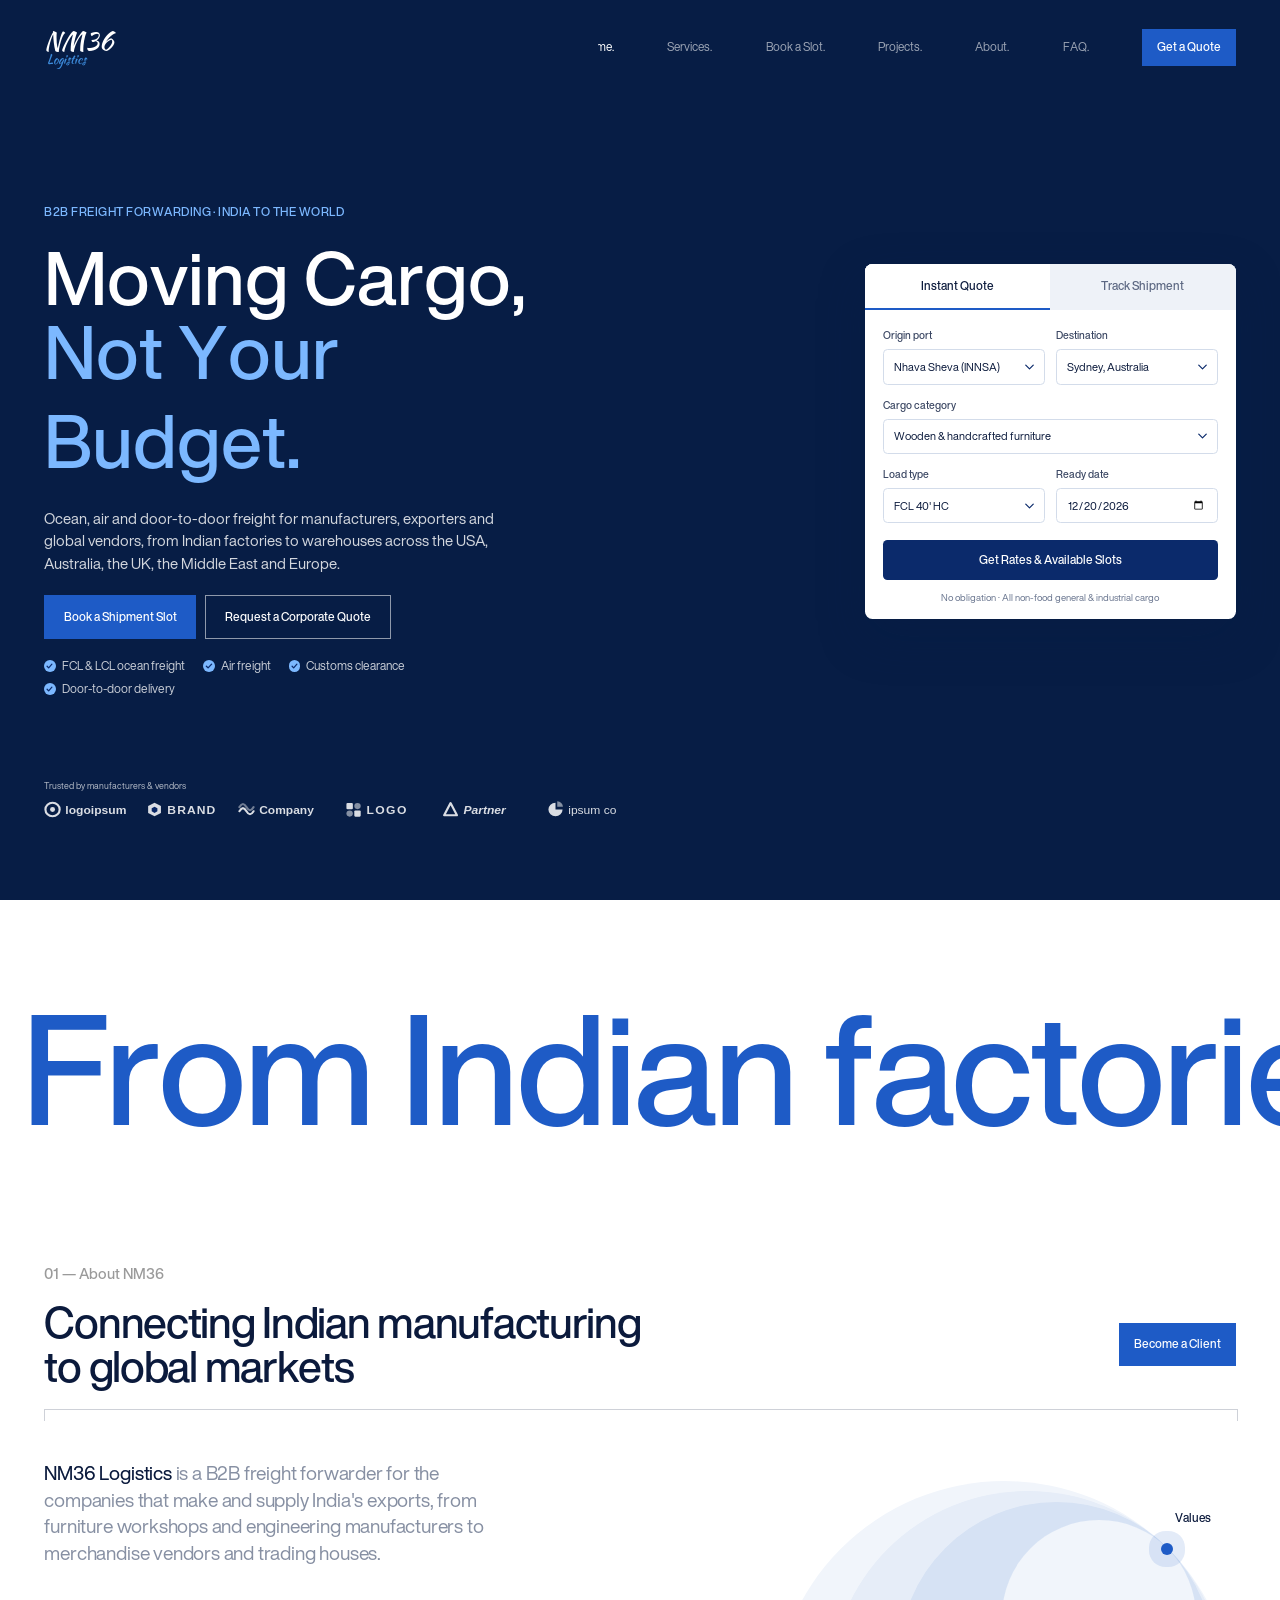
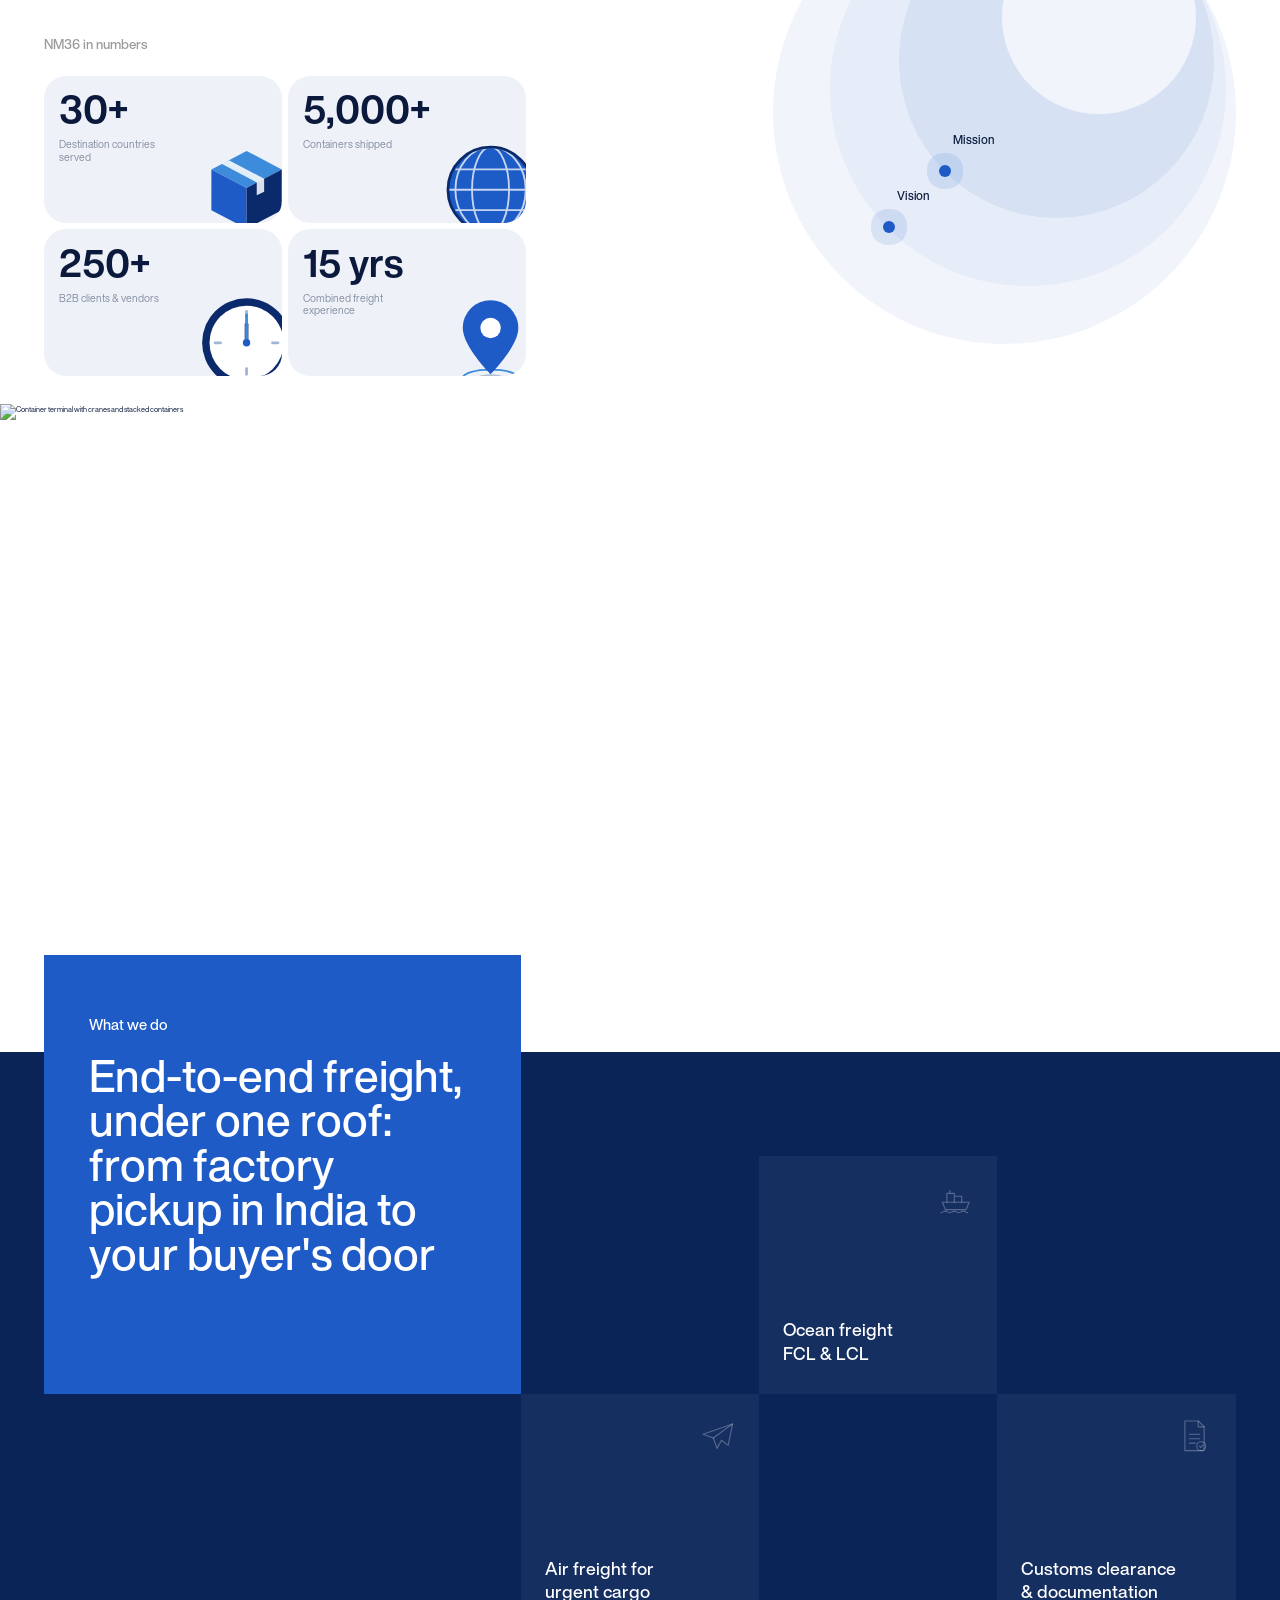
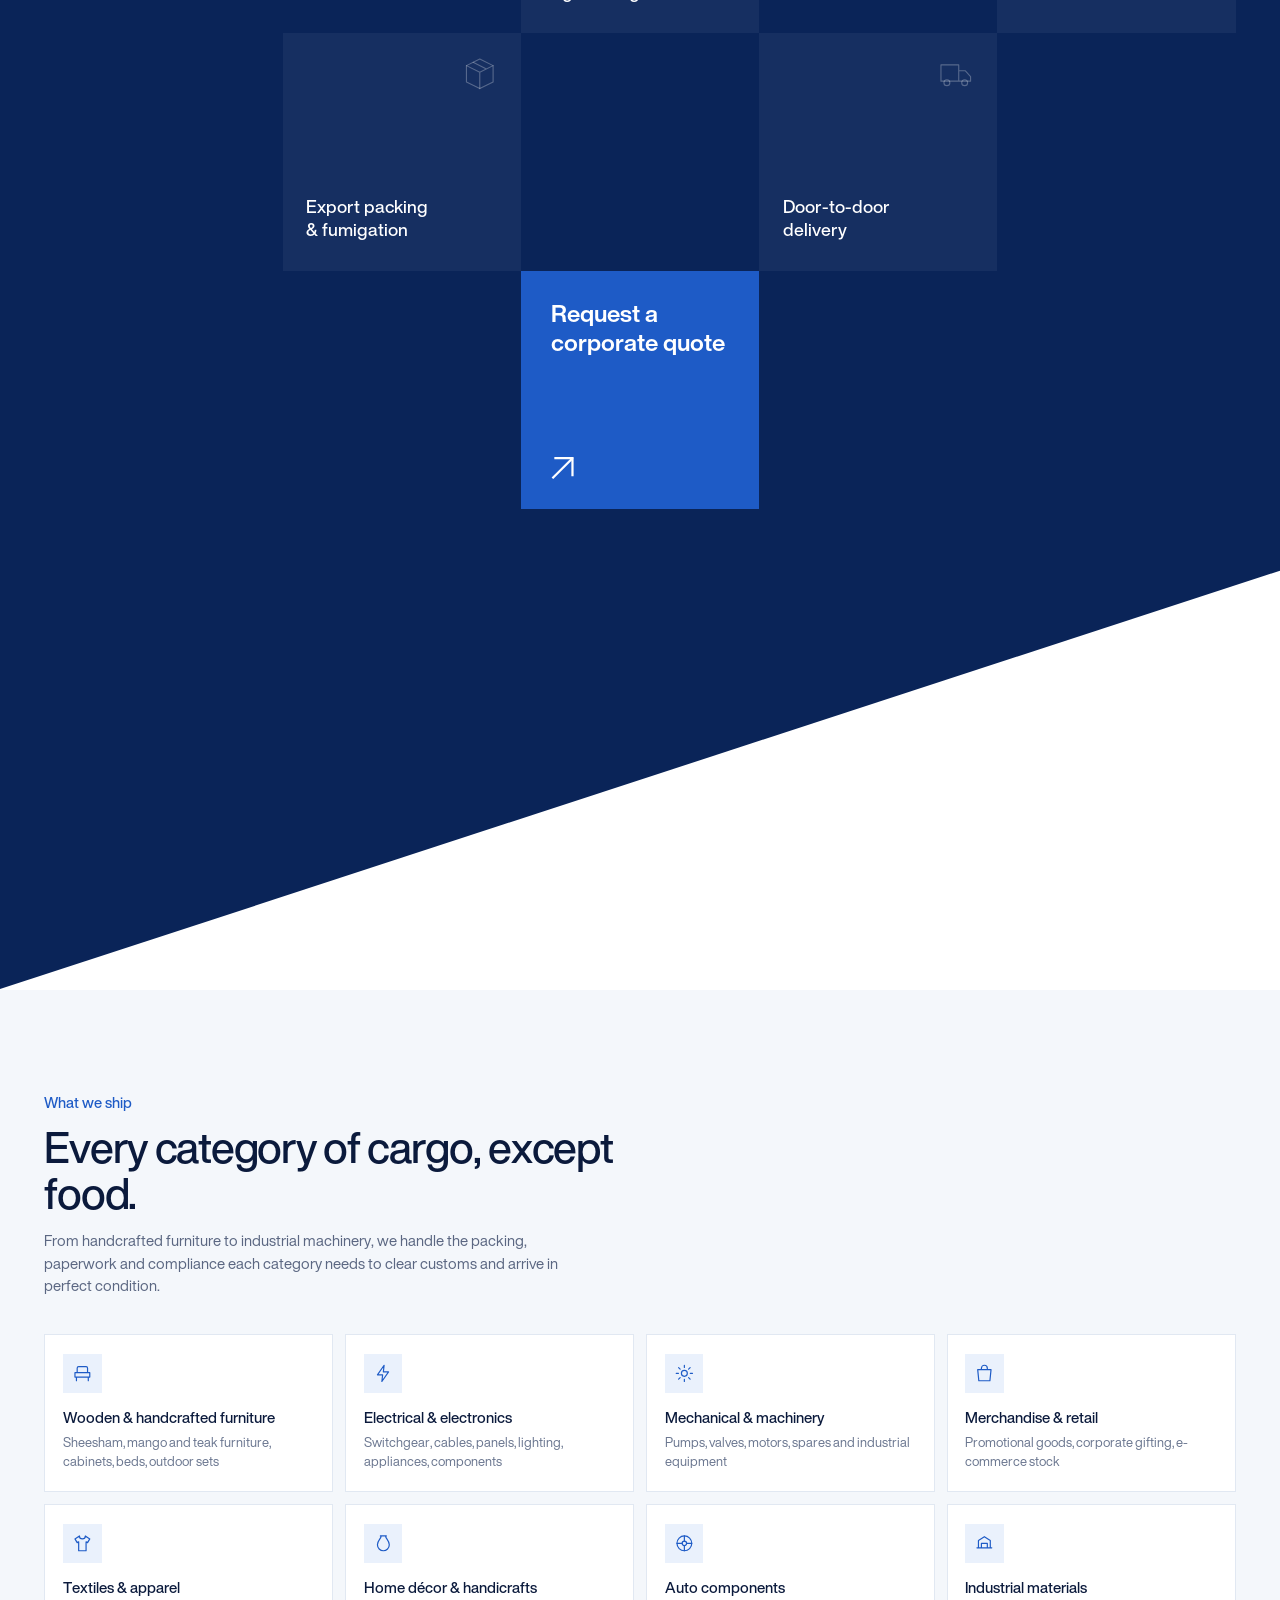
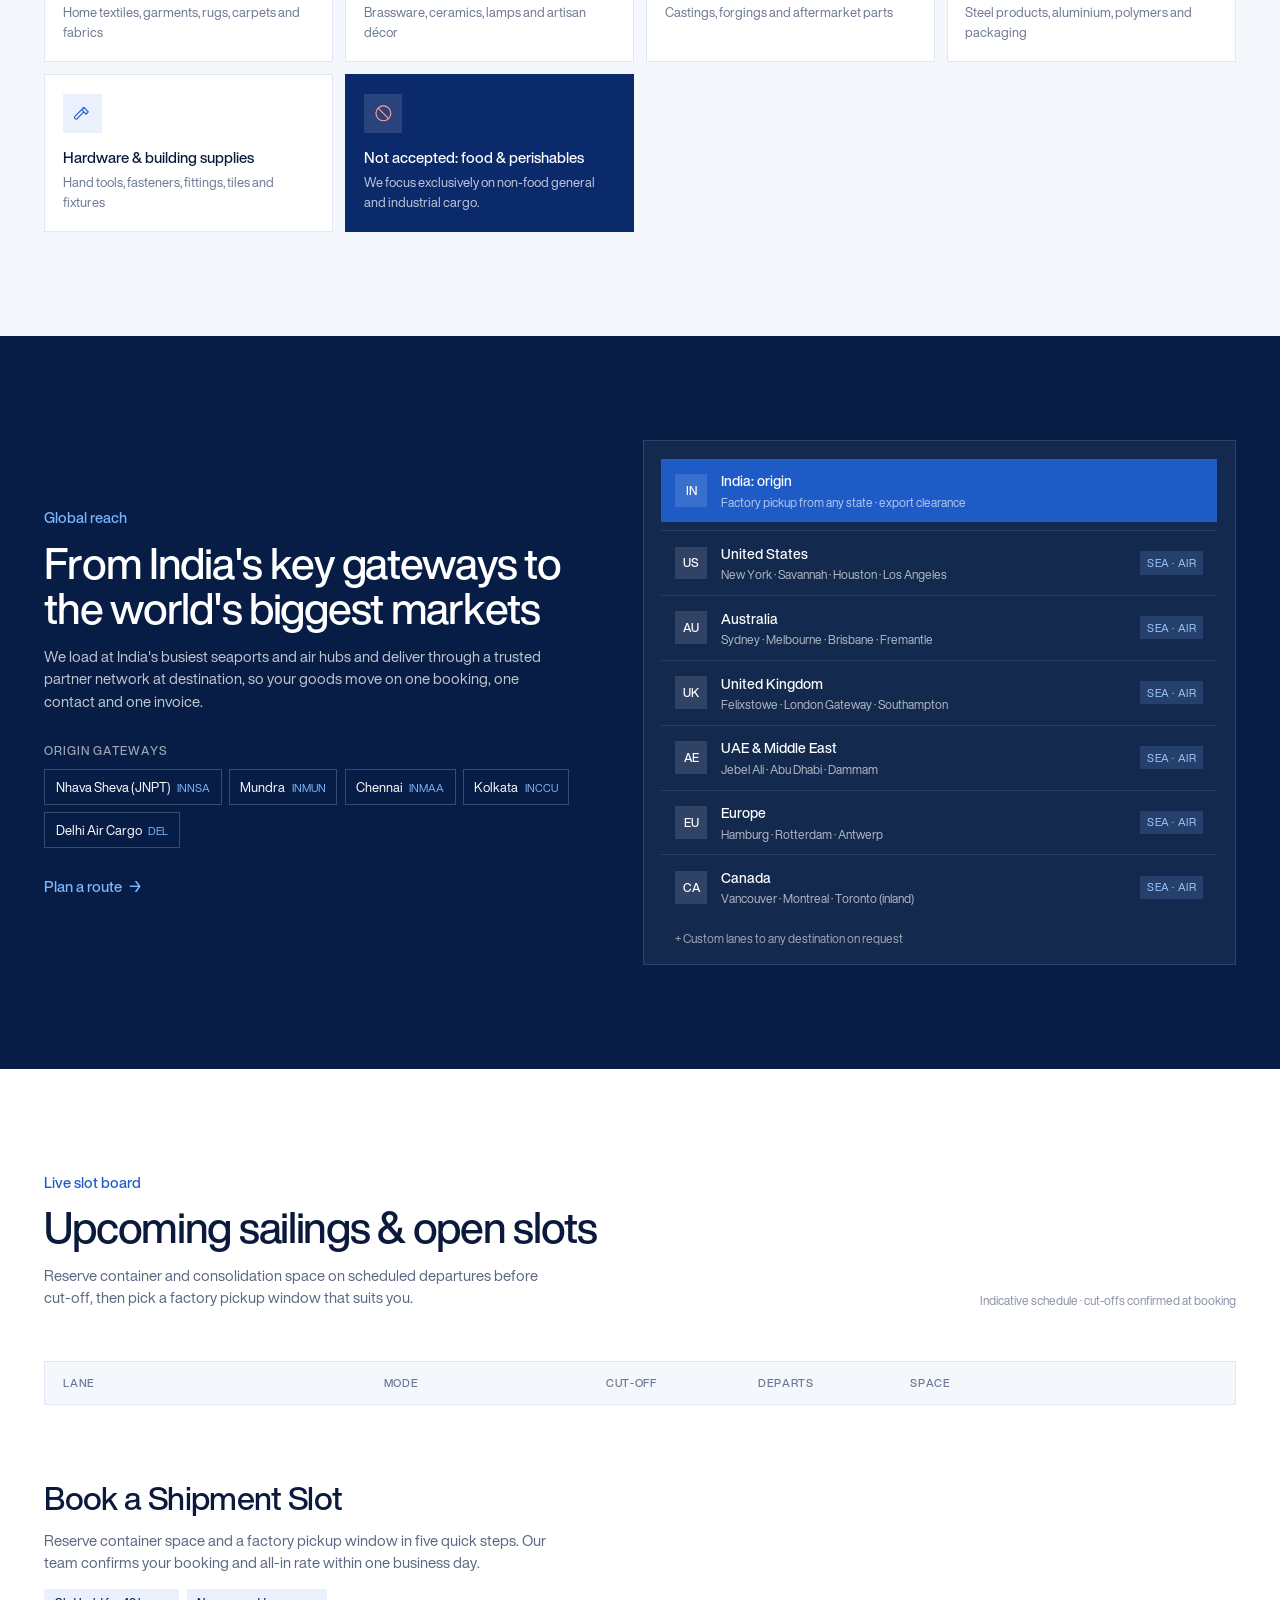
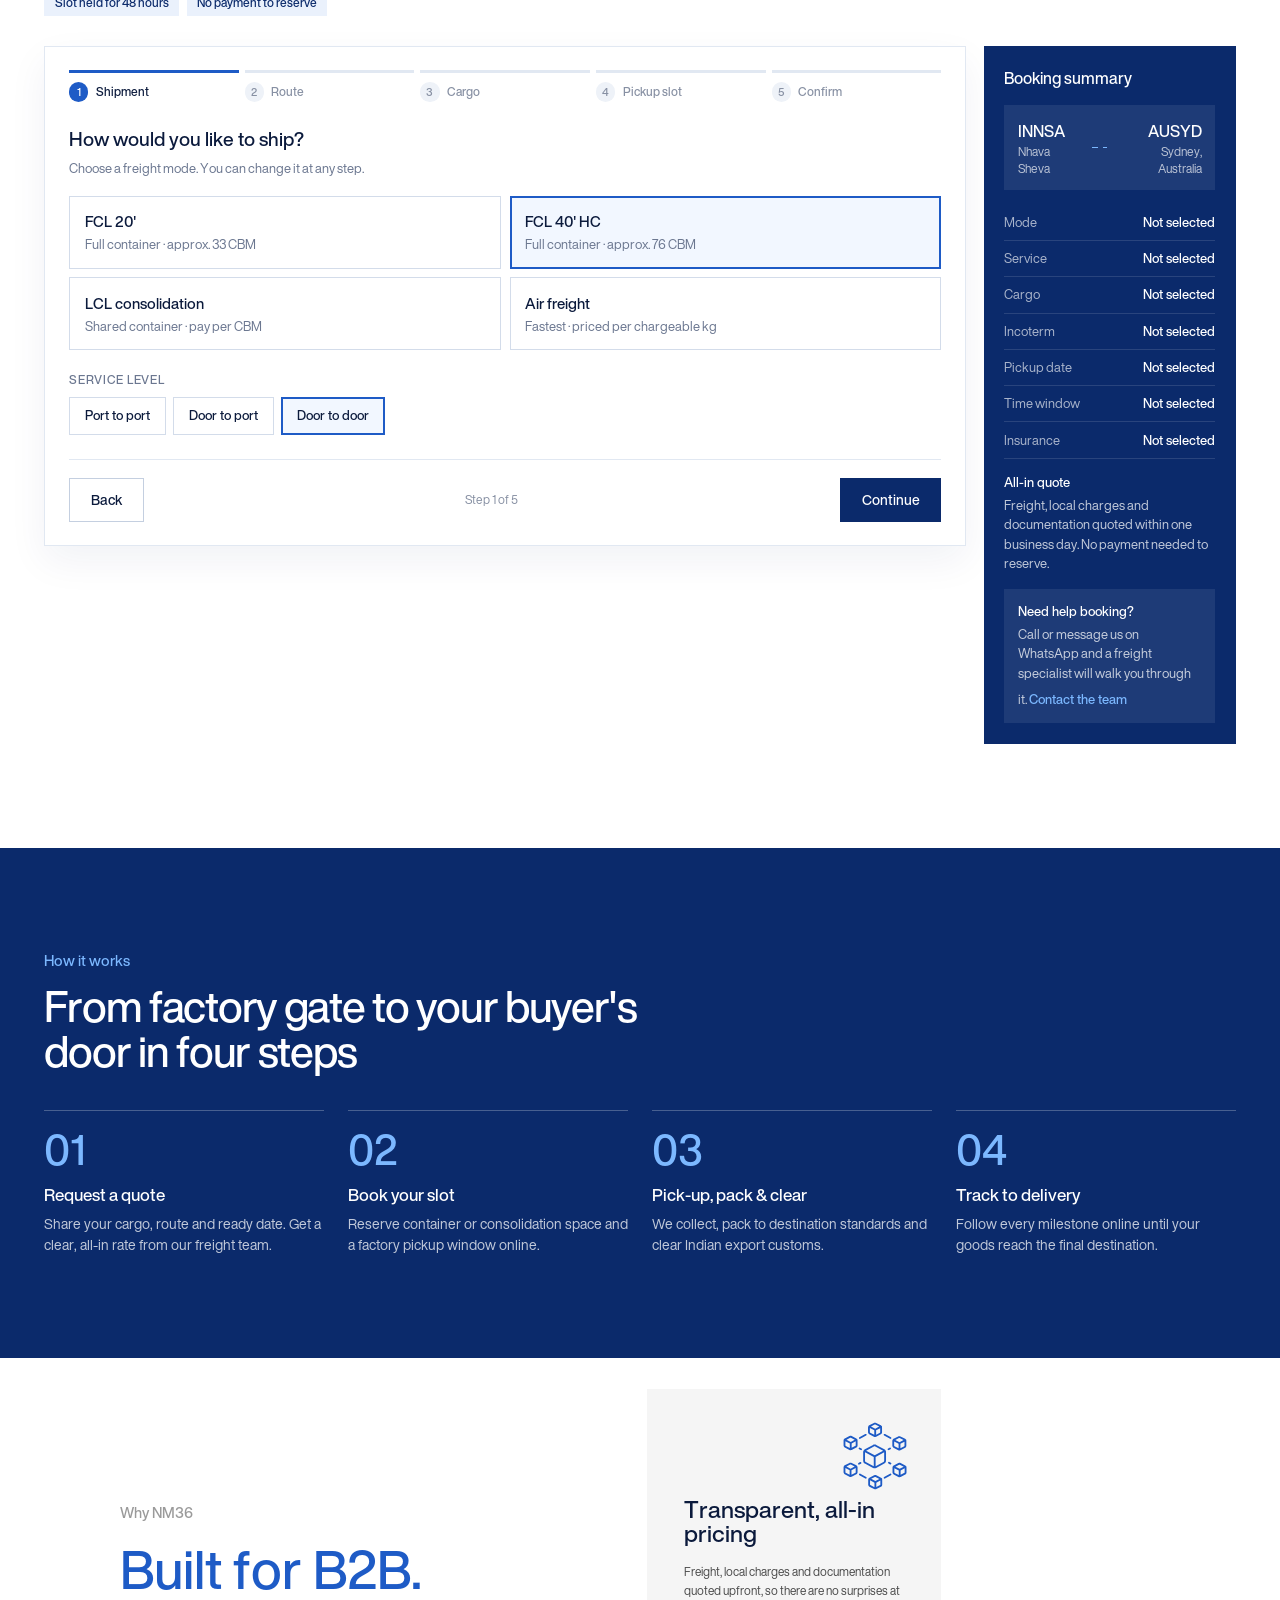
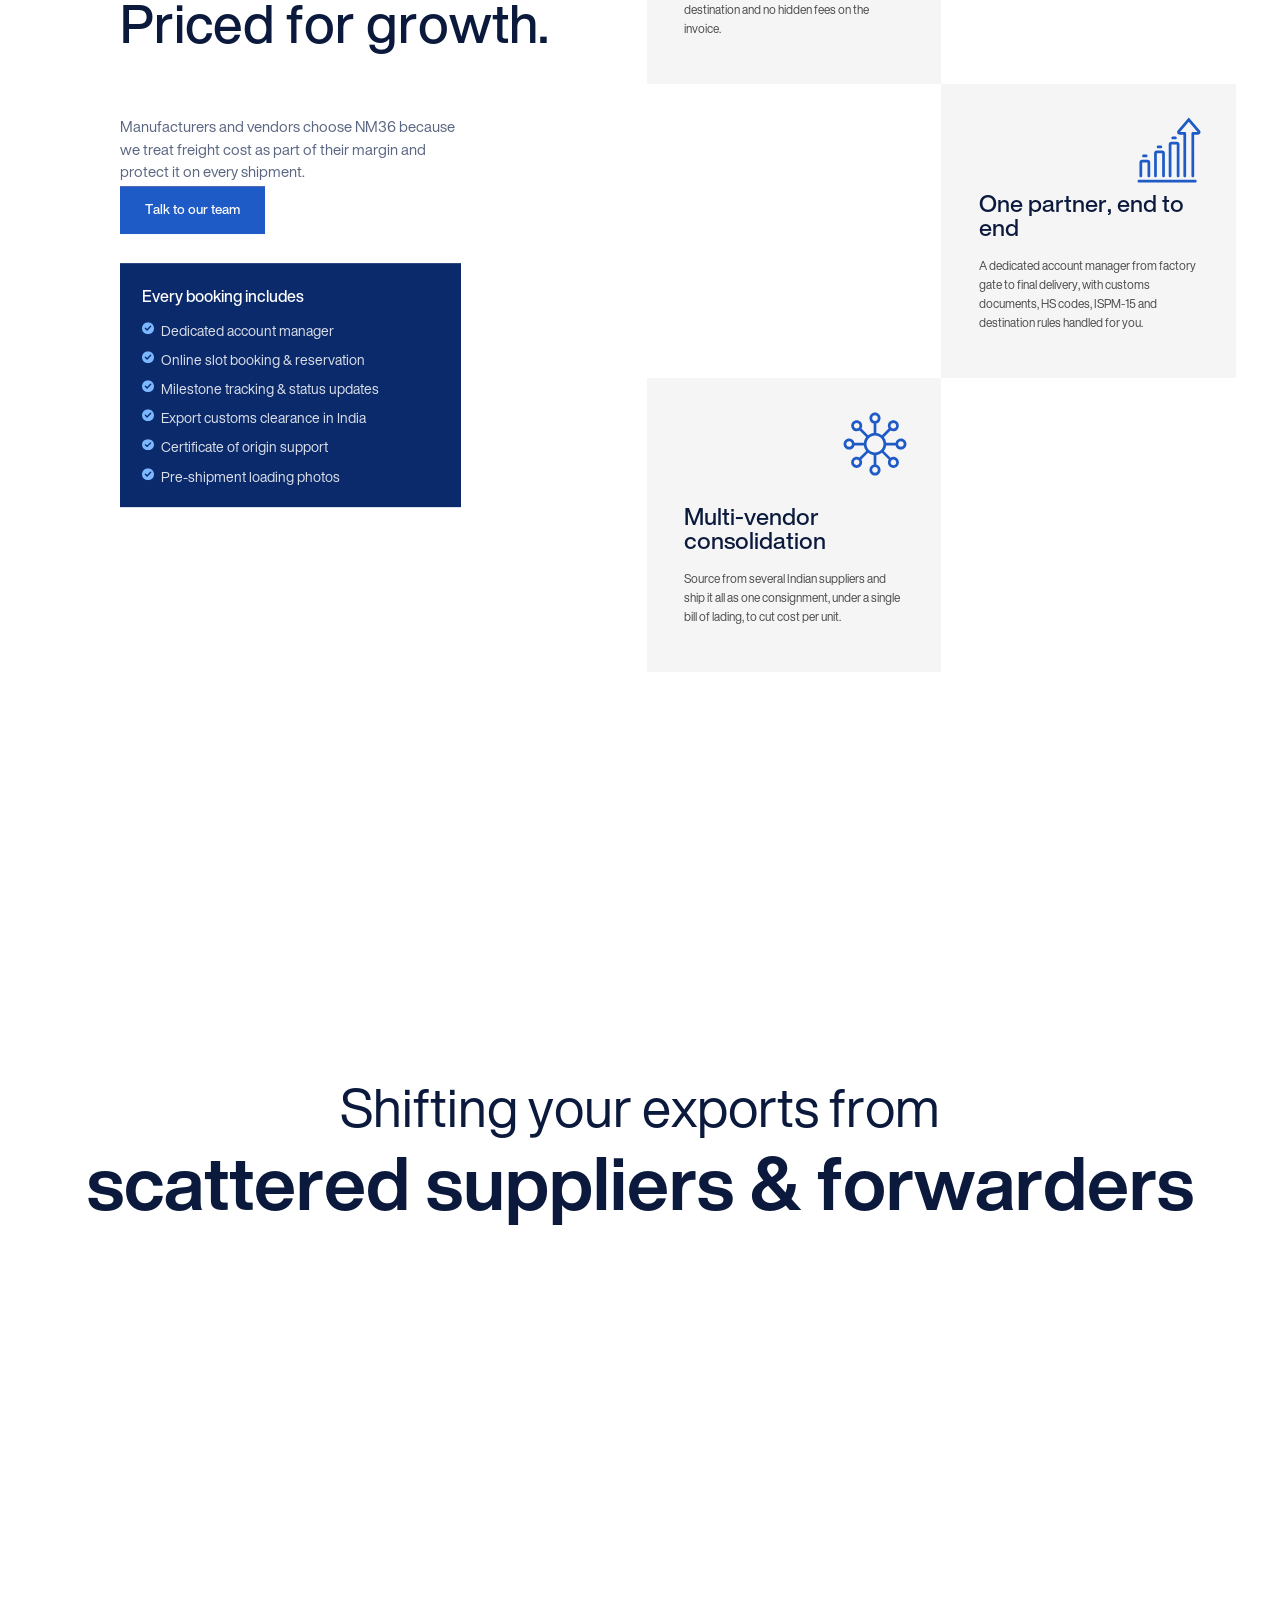
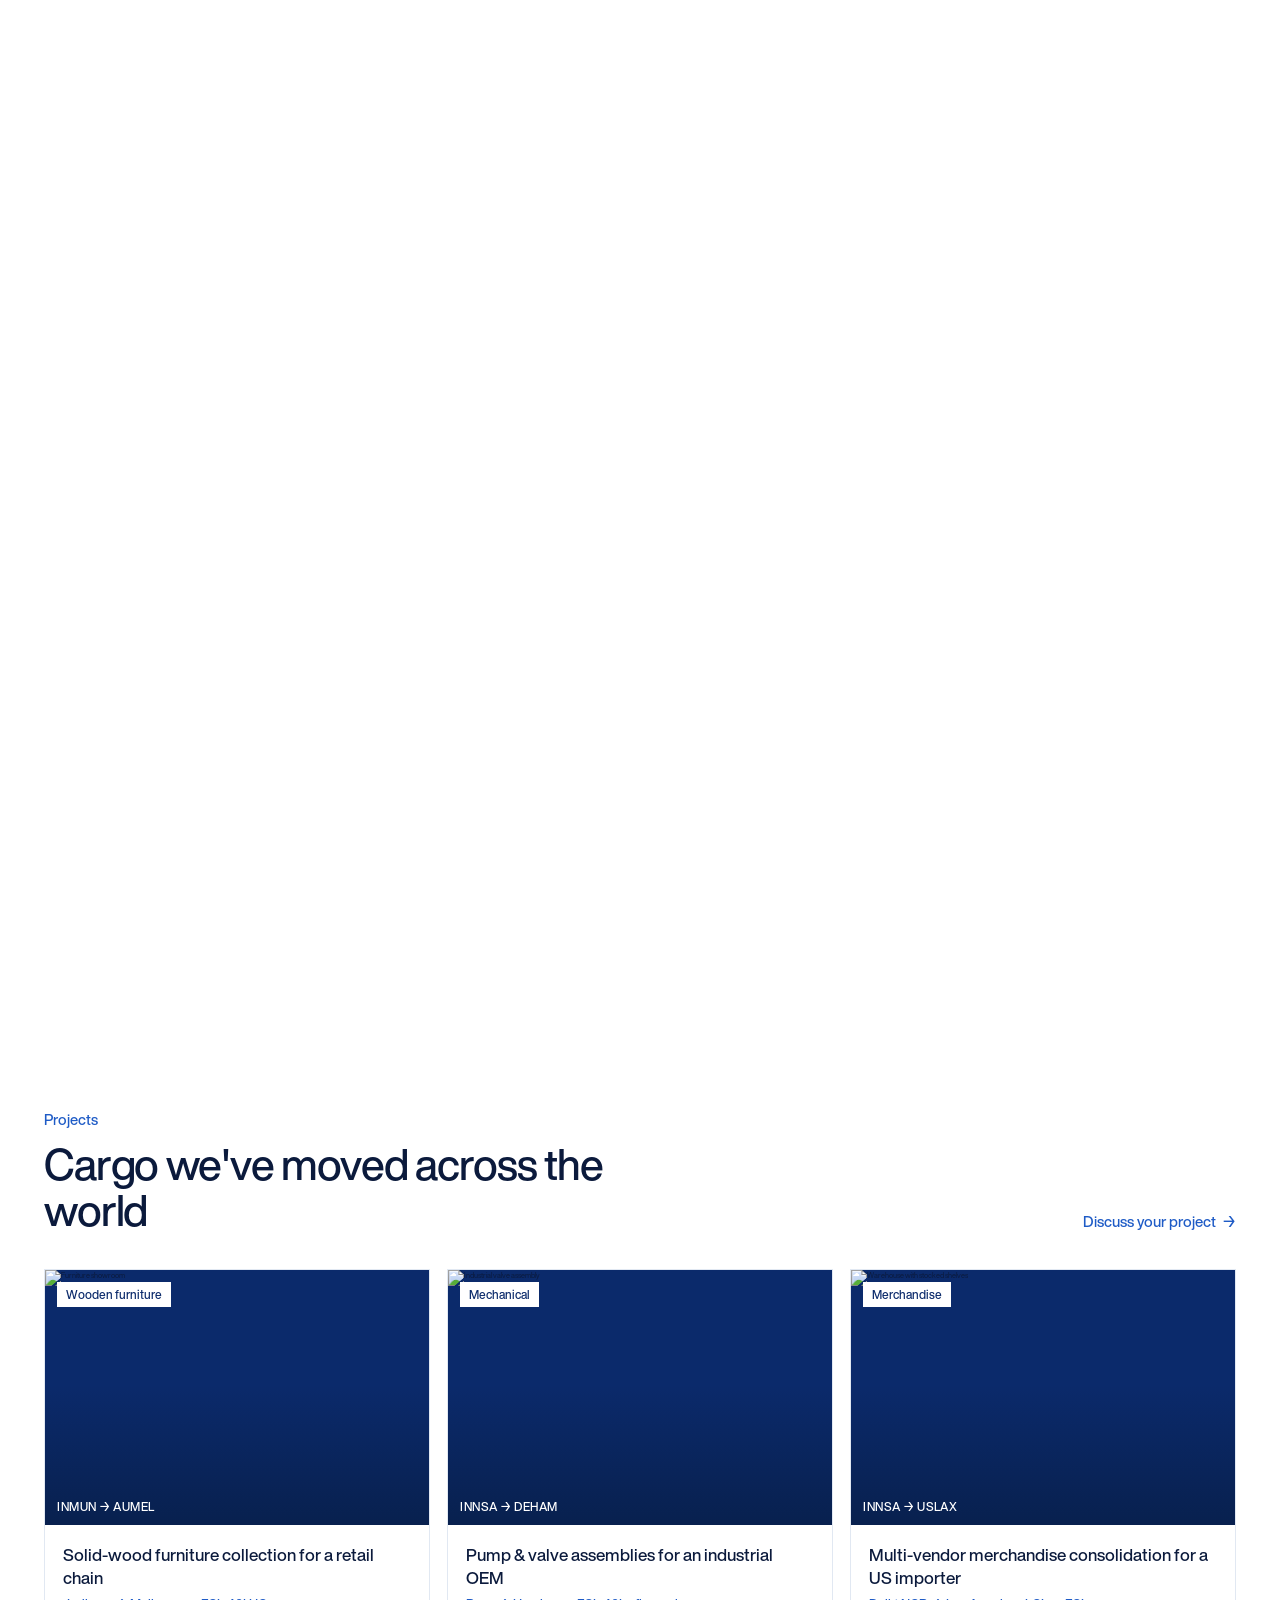
==== commit 808fef53: "latest" ====
--- a/index.html
+++ b/index.html
@@ -1,3 +1,3 @@
 <!DOCTYPE html><html lang="en">
-<head><meta charset="utf-8"><meta name="viewport" content="width=device-width, initial-scale=1.0"><title>NM36 Logistics</title><meta property="og:image" content="nm36-logo.png"><meta property="og:site_name" content="NM36 Logistics"><link rel="icon" type="image/png" sizes="32x32" href="nm36-logo.png"><meta name="description" content="NM36 Logistics: B2B freight forwarding from India to the world. Ocean, air, customs clearance and door-to-door delivery for manufacturers, exporters and global vendors."><link rel="stylesheet" href="index.78ddb5e8.css"><link rel="preconnect" href="https://fonts.googleapis.com"><link rel="preconnect" href="https://fonts.gstatic.com" crossorigin><link rel="stylesheet" href="https://fonts.googleapis.com/css2?family=Kaushan+Script&display=swap"><link rel="stylesheet" href="nm36-theme.css"><script src="index.d13a8d90.js"></script></head><body> <div class="wrapper" data-barba="wrapper">  <div class="contact popup"> <div class="popup__overlay"></div> <div class="popup__main" data-lenis-prevent> <form action="#" class="popup__main-form"> <div class="popup__main-head"> <h3 class="h4 heading heading-f-lh popup__main-head-title"> Request a quote </h3> <div class="popup__main-head-txt txt txt-18"> Tell us what you're shipping, from where and to where. Our freight team will reply with an all-in rate and available slots, usually within one business day. </div> </div> <div class="popup__main-contact"> <div class="popup__main-contact-label txt txt-18"> Or just wanna say hi? </div> <a href="mailto:sales@nm36logistics.com" class="hover-un popup__main-contact-link txt txt-24"> sales@nm36logistics.com </a> </div> <div class="popup__main-form-inner"> <div class="input-wrap"> <input type="text" class="input-field txt txt-18" name="name" placeholder="Your name" required> <div class="input-field-line"></div> </div> <div class="input-wrap"> <input type="email" class="input-field txt txt-18" name="email" placeholder="Your email" required> <div class="input-field-line"></div> </div> <div class="input-wrap textarea-wrap"> <textarea name="message" cols="30" rows="3" class="input-field txt txt-18" placeholder="Message"></textarea> <div class="input-field-line"></div> </div> <input type="text" class="honey-input" name="blablabla"> </div> <div class="hidden popup__main-form-success"> <p class="popup__main-form-success-txt txt txt-24 txt-med"> Thank <span data-form-name="#">there</span>, <br><br> Your request has reached the NM36 freight team. We'll get back to you within one business day. <br><br> Best regards, <br>NM36 Logistics </p> </div> <button type="submit" class="arr-hover popup__main-submit"> <div class="popup__main-submit-inner popup__main-submit-inner-default"> <div class="h6 heading heading-bold popup__main-submit-inner-txt">Send message</div> <div class="arr-wrap arr-wrap-32"> <div class="arr-ic-main icon icon-32"> <svg width="32" height="32" viewbox="0 0 32 32" fill="none" xmlns="http://www.w3.org/2000/svg"> <path fill-rule="evenodd" clip-rule="evenodd" d="M30.4401 3.68089L3.00001 31.121L0.878693 28.9997L28.3188 1.55957L30.4401 3.68089Z" fill="currentColor"></path> <path fill-rule="evenodd" clip-rule="evenodd" d="M4.5 1.5H30.5V27.5H27.5V4.5H4.5V1.5Z" fill="currentColor"></path> </svg> </div> <div class="arr-ic-clone icon icon-32"> <svg width="32" height="32" viewbox="0 0 32 32" fill="none" xmlns="http://www.w3.org/2000/svg"> <path fill-rule="evenodd" clip-rule="evenodd" d="M30.4401 3.68089L3.00001 31.121L0.878693 28.9997L28.3188 1.55957L30.4401 3.68089Z" fill="currentColor"></path> <path fill-rule="evenodd" clip-rule="evenodd" d="M4.5 1.5H30.5V27.5H27.5V4.5H4.5V1.5Z" fill="currentColor"></path> </svg> </div> </div> </div> <a href="#" class="popup__main-submit-inner popup__main-submit-inner-success" data-popup="close"> <div class="h6 heading heading-bold popup__main-submit-inner-txt">Close the modal</div> <div class="icon icon-32"> <svg width="32" height="32" viewbox="0 0 32 32" fill="none" xmlns="http://www.w3.org/2000/svg"> <path fill-rule="evenodd" clip-rule="evenodd" d="M3.00005 0.736328L16.0001 13.7364L29.0001 0.736328L31.2629 2.99907L18.2628 15.9991L31.2629 28.9992L29.0001 31.2619L16.0001 18.2619L3.00005 31.2619L0.737305 28.9992L13.7373 15.9991L0.737305 2.99907L3.00005 0.736328Z" fill="currentColor"></path> </svg> </div> </a> <div class="popup__main-submit-aspect"></div> </button> </form> <a href="#" class="popup__close" data-popup="close"> <div class="icon icon-32"> <svg width="32" height="32" viewbox="0 0 32 32" fill="none" xmlns="http://www.w3.org/2000/svg"> <path d="M25.1924 6.80664L6.80762 25.1914M6.80762 6.80664L25.1924 25.1914" stroke="currentColor" stroke-width="1.5" stroke-linecap="round" stroke-linejoin="round"></path> </svg> </div> </a> </div> </div> <div class="download popup"> <div class="popup__overlay"></div> <div class="popup__main" data-lenis-prevent> <form action="#" class="popup__main-form"> <div class="popup__main-head"> <h3 class="h4 heading heading-f-lh popup__main-head-title"> Plan a regular export programme </h3> <div class="popup__main-head-txt txt txt-18"> Tell us about your products, volumes and markets. We'll put together contracted rates, a sailing plan and guaranteed monthly slot allocation for your programme.</div> </div> <div class="popup__main-contact"> <div class="popup__main-contact-label txt txt-18"> Or just wanna say hi? </div> <a href="mailto:sales@nm36logistics.com" class="hover-un popup__main-contact-link txt txt-24"> sales@nm36logistics.com </a> </div> <div class="popup__main-form-inner"> <div class="input-wrap"> <input type="text" class="input-field txt txt-18" name="name" placeholder="Your name" required> <div class="input-field-line"></div> </div> <div class="input-wrap"> <input type="email" class="input-field txt txt-18" name="email" placeholder="Your email" required> <div class="input-field-line"></div> </div> <div class="input-wrap textarea-wrap"> <textarea name="message" cols="30" rows="3" class="input-field txt txt-18" placeholder="Route & schedule details"></textarea> <div class="input-field-line"></div> </div> <input type="text" class="honey-input" name="blablabla"> </div> <div class="hidden popup__main-form-success"> <p class="popup__main-form-success-txt txt txt-24 txt-med"> Thank <span data-form-name="#">there</span>, <br><br> Your request has reached the NM36 freight team. We'll get back to you within one business day. <br><br> Best regards, <br>NM36 Logistics </p> </div> <button type="submit" class="arr-hover popup__main-submit"> <div class="popup__main-submit-inner popup__main-submit-inner-default"> <div class="h6 heading heading-bold popup__main-submit-inner-txt">Send message</div> <div class="arr-wrap arr-wrap-32"> <div class="arr-ic-main icon icon-32"> <svg width="32" height="32" viewbox="0 0 32 32" fill="none" xmlns="http://www.w3.org/2000/svg"> <path fill-rule="evenodd" clip-rule="evenodd" d="M30.4401 3.68089L3.00001 31.121L0.878693 28.9997L28.3188 1.55957L30.4401 3.68089Z" fill="currentColor"></path> <path fill-rule="evenodd" clip-rule="evenodd" d="M4.5 1.5H30.5V27.5H27.5V4.5H4.5V1.5Z" fill="currentColor"></path> </svg> </div> <div class="arr-ic-clone icon icon-32"> <svg width="32" height="32" viewbox="0 0 32 32" fill="none" xmlns="http://www.w3.org/2000/svg"> <path fill-rule="evenodd" clip-rule="evenodd" d="M30.4401 3.68089L3.00001 31.121L0.878693 28.9997L28.3188 1.55957L30.4401 3.68089Z" fill="currentColor"></path> <path fill-rule="evenodd" clip-rule="evenodd" d="M4.5 1.5H30.5V27.5H27.5V4.5H4.5V1.5Z" fill="currentColor"></path> </svg> </div> </div> </div> <a href="#" class="popup__main-submit-inner popup__main-submit-inner-success" data-popup="close"> <div class="h6 heading heading-bold popup__main-submit-inner-txt">Close the modal</div> <div class="icon icon-32"> <svg width="32" height="32" viewbox="0 0 32 32" fill="none" xmlns="http://www.w3.org/2000/svg"> <path fill-rule="evenodd" clip-rule="evenodd" d="M3.00005 0.736328L16.0001 13.7364L29.0001 0.736328L31.2629 2.99907L18.2628 15.9991L31.2629 28.9992L29.0001 31.2619L16.0001 18.2619L3.00005 31.2619L0.737305 28.9992L13.7373 15.9991L0.737305 2.99907L3.00005 0.736328Z" fill="currentColor"></path> </svg> </div> </a> <div class="popup__main-submit-aspect"></div> </button> </form> <a href="#" class="popup__close" data-popup="close"> <div class="icon icon-32"> <svg width="32" height="32" viewbox="0 0 32 32" fill="none" xmlns="http://www.w3.org/2000/svg"> <path d="M25.1924 6.80664L6.80762 25.1914M6.80762 6.80664L25.1924 25.1914" stroke="currentColor" stroke-width="1.5" stroke-linecap="round" stroke-linejoin="round"></path> </svg> </div> </a> </div> </div> <div class="event popup"> <div class="popup__overlay"></div> <div class="popup__main" data-lenis-prevent> <a href="#" class="popup__close" data-popup="close"> <div class="icon icon-32"> <svg width="32" height="32" viewbox="0 0 32 32" fill="none" xmlns="http://www.w3.org/2000/svg"> <path d="M25.1924 6.80664L6.80762 25.1914M6.80762 6.80664L25.1924 25.1914" stroke="currentColor" stroke-width="1.5" stroke-linecap="round" stroke-linejoin="round"></path> </svg> </div> </a> <div class="popup__main-event"> <div class="popup__main-event-info"> <div class="img-wrap popup__main-event-info-img" style="--aspect:56%" data-popup-event="thumbnail"> <img src="abt-info-1.c54342e9.jpg" alt="NM36 Logistics team" class="img-abs img-fill" loading="lazy" width="488" height="442"> </div> <div class="h3 heading popup__main-event-title" data-popup-event="name">Event name</div> <div class="popup__main-event-info-item" data-popup-event="date"> <div class="popup__main-event-info-label txt txt-14">Event Date:</div> <div class="popup__main-event-info-title txt txt-16 txt-med"></div> </div> <div class="popup__main-event-info-item" data-popup-event="full_location"> <div class="popup__main-event-info-label txt txt-14">Location:</div> <div class="popup__main-event-info-title txt txt-16 txt-med"></div> </div> <div class="popup__main-event-info-item" data-popup-event="members"> <div class="popup__main-event-info-label txt txt-14">Team member:</div> <div class="popup__main-event-info-title txt txt-16 txt-med"></div> </div> <div class="popup__main-event-info-item" data-popup-event="activities"> <div class="popup__main-event-info-label txt txt-14">Activities:</div> <div class="popup__main-event-info-title txt txt-16 txt-med"></div> </div> <div class="popup__main-event-info-item"> <div class="popup__main-event-info-label txt txt-14">Make an appointment:</div> <a href="mailto:sales@nm36logistics.com" class="popup__main-event-info-title txt txt-16 txt-med">sales@nm36logistics.com</a> </div> </div> <div class="popup__main-event-content"> <div class="h5 heading popup__main-event-title" data-popup-event="name">Event name</div> <span class="p-line"></span> <div class="popup__main-event-richtext txt txt-16" data-popup-event="content"> Event introduction </div> <a href="#" target="_blank" class="popup__main-event-link txt txt-16" data-popup-event="link">Read more</a> </div> </div> </div> </div> <header class="header"> <div class="container"> <a href="index.html" class="header__logo nm36-logo" aria-label="NM36 Logistics home"> <img src="nm36-logo.png" alt="NM36 Logistics" class="nm36-logo__img" onerror="this.style.display='none';this.nextElementSibling.style.display='flex'"> <span class="nm36-logo__text"><span class="nm36-logo__mark">NM36</span><span class="nm36-logo__sub">Logistics</span></span> </a> <div class="header__links"> <div class="header__links-inner"> <a href="index.html" class="header__link txt txt-16" data-link="home">Home.</a> <a class="header__link txt txt-16" href="#services" data-barba-prevent>Services.</a> <a class="header__link txt txt-16" href="#slots" data-barba-prevent>Book a Slot.</a> <a class="header__link txt txt-16" href="#projects" data-barba-prevent>Projects.</a> <a class="header__link txt txt-16" href="#about" data-barba-prevent>About.</a> <a class="header__link txt txt-16" href="#faq" data-barba-prevent>FAQ.</a> </div> <div class="header__links-toggle"> <span class="header__links-toggle-icon header__links-toggle-icon-1"></span> <span class="header__links-toggle-icon header__links-toggle-icon-2"></span> <span class="header__links-toggle-icon header__links-toggle-icon-3"></span> </div> </div> <div class="header_act"> <a href="#" class="btn btn-pri header__btn" data-popup="contact"> <div class="txt txt-16 txt-med"> Get a Quote </div> </a> </div> <a href="#" class="header__toggle"> <span class="header__toggle-icon header__toggle-icon-1"></span> <span class="header__toggle-icon header__toggle-icon-2"></span> <span class="header__toggle-icon header__toggle-icon-3"></span> </a> <nav class="header__nav" data-lenis-prevent> <ul> <li class="header__nav-item"><a href="index.html" data-link="home" class="header__nav-link txt txt-16 txt-med">Home.</a></li> <li class="header__nav-item"><a class="header__nav-link txt txt-16 txt-med" href="#services" data-barba-prevent>Services.</a></li> <li class="header__nav-item"><a class="header__nav-link txt txt-16 txt-med" href="#slots" data-barba-prevent>Book a Slot.</a></li> <li class="header__nav-item"><a class="header__nav-link txt txt-16 txt-med" href="#projects" data-barba-prevent>Projects.</a></li> <li class="header__nav-item"><a class="header__nav-link txt txt-16 txt-med" href="#about" data-barba-prevent>About.</a></li> <li class="header__nav-item"><a class="header__nav-link txt txt-16 txt-med" href="#faq" data-barba-prevent>FAQ.</a></li> <li class="header__nav-item"> <a href="#" class="h6 header__nav-cta heading" data-popup="contact"> Get a Quote <div class="arr-ic-main icon"> <svg width="32" height="32" viewbox="0 0 32 32" fill="none" xmlns="http://www.w3.org/2000/svg"> <path fill-rule="evenodd" clip-rule="evenodd" d="M30.4401 3.68089L3.00001 31.121L0.878693 28.9997L28.3188 1.55957L30.4401 3.68089Z" fill="white"></path> <path fill-rule="evenodd" clip-rule="evenodd" d="M4.5 1.5H30.5V27.5H27.5V4.5H4.5V1.5Z" fill="white"></path> </svg> </div> </a></li> </ul> </nav> </div> </header> <div class="main" data-barba="container" data-barba-namespace="home" data-namespace="home"> <div class="home-hero__wrap"> <div class="home-hero__bg-wrap"> <div class="home-hero__bg-wrap-inner"> <video class="home-hero__bg-vid" id="home-hero-vid" loop preload="auto" autoplay muted playsinline> <source src="hero-720.mp4" type="video/mp4" media="(max-width: 767px)"> <source src="hero-1080.mp4" type="video/mp4"> </video> <div class="home-hero__canvas"></div> </div> </div> <section class="home-hero"> <div class="container grid"> <div class="nm-hero-eyebrow">B2B Freight Forwarding · India to the World</div> <h1 class="h1 heading home-hero__title"> Moving Cargo, <span class="nm-hero-hl">Not Your Budget.</span> </h1> <div class="nm-hero-lead"> <p class="nm-hero-lead__txt">Ocean, air and door-to-door freight for manufacturers, exporters and global vendors, from Indian factories to warehouses across the USA, Australia, the UK, the Middle East and Europe.</p> <div class="nm-hero-lead__ctas"> <a href="#slots" class="btn btn-pri nm-hero-lead__btn" data-barba-prevent><div class="txt txt-16 txt-med">Book a Shipment Slot</div></a> <a href="#" class="nm-hero-lead__btn nm-hero-lead__btn--ghost" data-popup="contact"><div class="txt txt-16 txt-med">Request a Corporate Quote</div></a> </div> <ul class="nm-hero-lead__checks"><li>FCL &amp; LCL ocean freight</li><li>Air freight</li><li>Customs clearance</li><li>Door-to-door delivery</li></ul> </div> <div class="home-hero__backer"> <div class="home-hero__backer-label txt txt-12"> Trusted by manufacturers &amp; vendors </div> <div class="home-hero__backer-inner"> <div class="home-hero__backer-item"> <img src="placeholder-logos/logo-1.svg" alt="Partner logo 1" width="120" height="25"> </div> <div class="home-hero__backer-item"> <img src="placeholder-logos/logo-2.svg" alt="Partner logo 2" width="120" height="25"> </div> <div class="home-hero__backer-item"> <img src="placeholder-logos/logo-3.svg" alt="Partner logo 3" width="120" height="25"> </div> <div class="home-hero__backer-item"> <img src="placeholder-logos/logo-4.svg" alt="Partner logo 4" width="120" height="25"> </div> <div class="home-hero__backer-item"> <img src="placeholder-logos/logo-5.svg" alt="Partner logo 5" width="120" height="25"> </div> <div class="home-hero__backer-item"> <img src="placeholder-logos/logo-6.svg" alt="Partner logo 6" width="120" height="25"> </div> </div> </div> <div class="nm-quote" data-nm-quote> <div class="nm-quote__tabs" role="tablist"> <button type="button" class="nm-quote__tab is-active" role="tab" aria-selected="true" aria-controls="nm-quote-panel" id="nm-quote-tab" data-tab="quote">Instant Quote</button> <button type="button" class="nm-quote__tab" role="tab" aria-selected="false" aria-controls="nm-track-panel" id="nm-track-tab" data-tab="track" tabindex="-1">Track Shipment</button> </div> <form class="nm-quote__panel is-active" id="nm-quote-panel" role="tabpanel" aria-labelledby="nm-quote-tab" data-panel="quote" novalidate> <div class="nm-quote__grid"> <div class="nm-quote__field"><label class="nm-quote__label" for="nm-origin">Origin port</label><select class="nm-quote__input" id="nm-origin" name="origin"><option selected>Nhava Sheva (INNSA)</option><option>Mundra (INMUN)</option><option>Chennai (INMAA)</option><option>Kolkata (INCCU)</option><option>Delhi Air Cargo (DEL)</option></select></div><div class="nm-quote__field"><label class="nm-quote__label" for="nm-destination">Destination</label><select class="nm-quote__input" id="nm-destination" name="destination"><option>Los Angeles, USA</option><option>New York, USA</option><option>Savannah, USA</option><option>Houston, USA</option><option selected>Sydney, Australia</option><option>Melbourne, Australia</option><option>Brisbane, Australia</option><option>Fremantle, Australia</option><option>Felixstowe, UK</option><option>London Gateway, UK</option><option>Jebel Ali, UAE</option><option>Dammam, Saudi Arabia</option><option>Hamburg, Germany</option><option>Rotterdam, Netherlands</option><option>Antwerp, Belgium</option><option>Vancouver, Canada</option><option>Montreal, Canada</option></select></div><div class="nm-quote__field nm-quote__field--wide"><label class="nm-quote__label" for="nm-cargo">Cargo category</label><select class="nm-quote__input" id="nm-cargo" name="cargo"><option selected>Wooden &amp; handcrafted furniture</option><option>Electrical &amp; electronics</option><option>Mechanical &amp; machinery</option><option>Merchandise &amp; retail goods</option><option>Textiles &amp; apparel</option><option>Home décor &amp; handicrafts</option><option>Auto components</option><option>Industrial materials</option><option>Hardware &amp; building supplies</option></select></div><div class="nm-quote__field"><label class="nm-quote__label" for="nm-load">Load type</label><select class="nm-quote__input" id="nm-load" name="load"><option>FCL 20'</option><option selected>FCL 40' HC</option><option>LCL consolidation</option><option>Air freight</option></select></div><div class="nm-quote__field"><label class="nm-quote__label" for="nm-date">Ready date</label><input class="nm-quote__input" type="date" id="nm-date" name="date" required></div></div> <button type="submit" class="nm-quote__submit">Get Rates &amp; Available Slots</button> <p class="nm-quote__note">No obligation · All non-food general &amp; industrial cargo</p> </form> <form class="nm-quote__panel" id="nm-track-panel" role="tabpanel" aria-labelledby="nm-track-tab" data-panel="track" hidden novalidate> <div class="nm-quote__grid"> <div class="nm-quote__field nm-quote__field--wide"><label class="nm-quote__label" for="nm-track">Tracking number</label><input class="nm-quote__input" type="text" id="nm-track" name="tracking" placeholder="Container, booking or B/L number" autocomplete="off" required></div></div> <button type="submit" class="nm-quote__submit">Track Shipment</button> <p class="nm-quote__note">Example: NM36-SH-48213</p> </form> <a href="#" class="nm-quote__popup" data-popup="contact" tabindex="-1" aria-hidden="true"></a> </div> <div class="home-hero__sub"> <div class="home-hero__sub-txt txt txt-24 txt-med"> We develop a novel ship to transport freight <span class="txt-hl">more flexibly</span>, <span><span class="txt-hl">with lower emissions</span> and</span> <span class="txt-hl">at lower costs </span>than today. </div> <div class="home-hero__sub-caption"> <div class="home-hero__sub-caption-item txt txt-16">Scroll down to discover how it works<span class="txt-hl"> • </span></div> <div class="home-hero__sub-caption-item txt txt-16">Scroll down to discover how it works<span class="txt-hl"> • </span></div> </div> </div> </div> </section> <div class="home-hero-ph" data-logo-main="dark"> </div> </div> <section class="nm-focused" aria-label="From Indian factories to global markets"> <div class="nm-marquee" data-nm-marquee data-duration="20"> <div class="nm-marquee__track"> <p class="nm-focused__text">From Indian factories to global markets ·</p> </div> </div> </section>  <section class="nm-about" id="about"> <div class="container"> <div class="nm-about__label txt txt-20 txt-med">01 — About NM36</div> <div class="nm-about__head"> <h2 class="nm-about__title">Connecting Indian manufacturing<br>to global markets</h2> <a href="#" class="btn btn-pri nm-about__btn" data-popup="contact"><div class="txt txt-16 txt-med">Become a Client</div></a> </div> <div class="nm-about__content"> <div class="nm-about__left"> <div class="nm-about__slides" aria-live="polite"> <p class="nm-about__fill is-active" data-text="NM36 Logistics">NM36 Logistics is a B2B freight forwarder for the companies that make and supply India's exports, from furniture workshops and engineering manufacturers to merchandise vendors and trading houses.</p> <p class="nm-about__fill" data-text="Our vision">Our vision is to become the most trusted logistics partner for manufacturers and B2B traders shipping from India, giving every factory, large or small, a reliable route to buyers on every continent.</p> <p class="nm-about__fill" data-text="Our mission">Our mission is to move every consignment safely, on schedule and at a cost that keeps our clients competitive, through transparent pricing, proactive communication and complete compliance.</p> <p class="nm-about__fill" data-text="Our values">Our values are simple: all-in quotes with no hidden charges, honest timelines, cost discipline on every route and partnerships that grow from first samples to full-container programmes.</p> </div> <h3 class="nm-about__list-title">NM36 in numbers</h3> <ul class="nm-about__list"> <li class="nm-about__item"> <div class="nm-stat"> <div class="nm-stat__art"><svg viewBox="0 0 120 120" aria-hidden="true"><g class="nm-art-float"><path d="M60 18 98 38 60 58 22 38Z" fill="#3d8bdb"/><path d="M22 38 60 58v44L22 82Z" fill="#1e5bc6"/><path d="M98 38 60 58v44l38-20Z" fill="#0b2a6b"/><path d="M41 28 79 48v14l-8 4V52L33 32Z" fill="#fff" opacity=".85"/></g></svg></div> <div class="nm-stat__body"><h3 class="nm-stat__title">30+</h3><p class="nm-stat__text">Destination countries served</p></div> </div> </li> <li class="nm-about__item"> <div class="nm-stat"> <div class="nm-stat__art"><svg viewBox="0 0 120 120" aria-hidden="true"><circle cx="60" cy="60" r="46" fill="#1e5bc6"/><g fill="none" stroke="#fff" stroke-width="2" opacity=".75"><ellipse class="nm-art-spin-x" cx="60" cy="60" rx="20" ry="46"/><ellipse class="nm-art-spin-x nm-art-delay" cx="60" cy="60" rx="38" ry="46"/><path d="M14 60h92M22 38h76M22 82h76"/></g><circle cx="60" cy="60" r="46" fill="none" stroke="#0b2a6b" stroke-width="3"/></svg></div> <div class="nm-stat__body"><h3 class="nm-stat__title">5,000+</h3><p class="nm-stat__text">Containers shipped</p></div> </div> </li> <li class="nm-about__item"> <div class="nm-stat"> <div class="nm-stat__art"><svg viewBox="0 0 120 120" aria-hidden="true"><circle cx="60" cy="60" r="48" fill="#0b2a6b"/><circle cx="60" cy="60" r="40" fill="#fff"/><g stroke="#9fb4d6" stroke-width="3" stroke-linecap="round"><path d="M60 26v6M60 88v6M26 60h6M88 60h6"/></g><path class="nm-art-hand-slow" d="M60 60V40" stroke="#0b2a6b" stroke-width="4" stroke-linecap="round"/><path class="nm-art-hand-fast" d="M60 60V30" stroke="#3d8bdb" stroke-width="3" stroke-linecap="round"/><circle cx="60" cy="60" r="4" fill="#1e5bc6"/></svg></div> <div class="nm-stat__body"><h3 class="nm-stat__title">250+</h3><p class="nm-stat__text">B2B clients &amp; vendors</p></div> </div> </li> <li class="nm-about__item"> <div class="nm-stat"> <div class="nm-stat__art"><svg viewBox="0 0 120 120" aria-hidden="true"><ellipse class="nm-art-ring" cx="60" cy="98" rx="30" ry="9" fill="none" stroke="#3d8bdb" stroke-width="2"/><ellipse cx="60" cy="98" rx="14" ry="4" fill="#0b2a6b" opacity=".25"/><g class="nm-art-float"><path d="M60 94S30 64 30 44a30 30 0 0 1 60 0c0 20-30 50-30 50Z" fill="#1e5bc6"/><circle cx="60" cy="44" r="11" fill="#fff"/></g></svg></div> <div class="nm-stat__body"><h3 class="nm-stat__title">15 yrs</h3><p class="nm-stat__text">Combined freight experience</p></div> </div> </li> </ul> </div> <div class="nm-about__right"> <div class="nm-graph" data-nm-graph> <div class="nm-graph__box"> <div class="nm-circle" data-index="0" style="width:100%;height:100%;top:0.000%;right:0.000%"></div> <div class="nm-circle" data-index="1" data-center="225" style="width:85.4%;height:85.4%;top:2.138%;right:2.138%"><span class="nm-point" data-label="Manufacturers" data-degree="150"></span> <span class="nm-point nm-point--main" data-label="Vision" data-degree="225"></span> <span class="nm-point" data-label="B2B traders" data-degree="265"></span> <span class="nm-point" data-label="Every continent" data-degree="300"></span></div> <div class="nm-circle" data-index="2" data-center="225" style="width:68.14%;height:68.14%;top:4.666%;right:4.666%"><span class="nm-point" data-label="Safe" data-degree="140"></span> <span class="nm-point" data-label="On schedule" data-degree="175"></span> <span class="nm-point nm-point--main" data-label="Mission" data-degree="225"></span> <span class="nm-point" data-label="Cost-competitive" data-degree="265"></span> <span class="nm-point" data-label="Compliant" data-degree="290"></span></div> <div class="nm-circle" data-index="3" data-center="45" style="width:42%;height:42%;top:8.494%;right:8.494%"><span class="nm-point nm-point--main" data-label="Values" data-degree="45"></span> <span class="nm-point" data-label="Transparency" data-degree="130"></span> <span class="nm-point" data-label="Reliability" data-degree="205"></span> <span class="nm-point" data-label="Partnership" data-degree="270"></span></div> </div> </div> </div> </div> </div> </section>    <div class="home-ship__bg-img" data-logo-main="dark"> <img src="https://images.pexels.com/photos/4570835/pexels-photo-4570835.jpeg?auto=compress&amp;cs=tinysrgb&amp;w=1920" alt="Container terminal with cranes and stacked containers" class="img-fill" loading="lazy" width="1920" height="1080"> </div> <section class="grid home-tech" id="services"> <div class="home-tech__top" data-logo-main="mix"> <div class="container grid"> <div class="grid home-tech__inner"> <div class="home-tech__head" data-logo-main="mix"> <div class="home-tech__head-inner"> <div class="home-tech__label txt txt-20 txt-med"> What we do </div> <h2 class="h4 heading home-tech__title"> End-to-end freight, under one roof: from factory pickup in India to your buyer's door </h2> </div> </div> <div class="home-tech__item"> <div class="home-tech__item-inner"> <h3 class="home-tech__item-title txt txt-24 txt-med"> Ocean freight <br>FCL &amp; LCL </h3> <div class="home-tech__item-icon icon icon-48"> <svg width="48" height="48" viewbox="0 0 48 48" fill="none" xmlns="http://www.w3.org/2000/svg"><g stroke="currentColor" stroke-width="1.5" stroke-linecap="round" stroke-linejoin="round"><path d="M6 30h36l-4 10H10Z"/><path d="M12 30V18h10v12M22 22h10v8M16 14v4M4 44c3 0 3-2 6-2s3 2 6 2 3-2 6-2 3 2 6 2 3-2 6-2 3 2 6 2"/></g></svg> </div> </div> </div> <div class="home-tech__item"> <div class="home-tech__item-inner"> <h3 class="home-tech__item-title txt txt-24 txt-med"> Air freight for <br>urgent cargo </h3> <div class="home-tech__item-icon icon icon-48"> <svg width="48" height="48" viewbox="0 0 48 48" fill="none" xmlns="http://www.w3.org/2000/svg"><g stroke="currentColor" stroke-width="1.5" stroke-linecap="round" stroke-linejoin="round"><path d="M44 8 4 22l14 5 5 14 6-11 9 7Z"/><path d="m18 27 26-19"/></g></svg> </div> </div> </div> <div class="home-tech__item"> <div class="home-tech__item-inner"> <h3 class="home-tech__item-title txt txt-24 txt-med"> Customs clearance <br>&amp; documentation </h3> <div class="home-tech__item-icon icon icon-48"> <svg width="48" height="48" viewbox="0 0 48 48" fill="none" xmlns="http://www.w3.org/2000/svg"><g stroke="currentColor" stroke-width="1.5" stroke-linecap="round" stroke-linejoin="round"><path d="M12 4h18l8 8v32H12Z"/><path d="M30 4v8h8M18 22h14M18 28h14M18 34h8"/><circle cx="34" cy="38" r="6"/><path d="m31.5 38 1.8 1.8 3.2-3.4"/></g></svg> </div> </div> </div> <div class="home-tech__item"> <div class="home-tech__item-inner"> <h3 class="home-tech__item-title txt txt-24 txt-med"> Export packing <br>&amp; fumigation </h3> <div class="home-tech__item-icon icon icon-48"> <svg width="48" height="48" viewbox="0 0 48 48" fill="none" xmlns="http://www.w3.org/2000/svg"><g stroke="currentColor" stroke-width="1.5" stroke-linecap="round" stroke-linejoin="round"><path d="M24 4 42 13v22L24 44 6 35V13Z"/><path d="M6 13l18 9 18-9M24 22v22M15 8.5l18 9"/></g></svg> </div> </div> </div> <div class="home-tech__item"> <div class="home-tech__item-inner"> <h3 class="home-tech__item-title txt txt-24 txt-med"> Door-to-door <br>delivery </h3> <div class="home-tech__item-icon icon icon-48"> <svg width="48" height="48" viewbox="0 0 48 48" fill="none" xmlns="http://www.w3.org/2000/svg"><g stroke="currentColor" stroke-width="1.5" stroke-linecap="round" stroke-linejoin="round"><path d="M4 12h24v22H4ZM28 20h9l7 8v6H28Z"/><circle cx="12" cy="36" r="4"/><circle cx="36" cy="36" r="4"/></g></svg> </div> </div> </div> <a class="arr-hover home-tech__item home-tech__link" href="#" data-popup="contact"> <div class="home-tech__link-inner"> <div class="h6 heading heading-bold home-tech__link-title"> Request a corporate quote </div> <div class="arr-wrap arr-wrap-32"> <div class="arr-ic-main icon icon-32"> <svg width="32" height="32" viewbox="0 0 32 32" fill="none" xmlns="http://www.w3.org/2000/svg"> <path fill-rule="evenodd" clip-rule="evenodd" d="M30.4401 3.68089L3.00001 31.121L0.878693 28.9997L28.3188 1.55957L30.4401 3.68089Z" fill="white"></path> <path fill-rule="evenodd" clip-rule="evenodd" d="M4.5 1.5H30.5V27.5H27.5V4.5H4.5V1.5Z" fill="white"></path> </svg> </div> <div class="arr-ic-clone icon icon-32"> <svg width="32" height="32" viewbox="0 0 32 32" fill="none" xmlns="http://www.w3.org/2000/svg"> <path fill-rule="evenodd" clip-rule="evenodd" d="M30.4401 3.68089L3.00001 31.121L0.878693 28.9997L28.3188 1.55957L30.4401 3.68089Z" fill="white"></path> <path fill-rule="evenodd" clip-rule="evenodd" d="M4.5 1.5H30.5V27.5H27.5V4.5H4.5V1.5Z" fill="white"></path> </svg> </div> </div> </div> </a> </div> </div> </div> <div class="home-tech__ship"> <div class="home-tech__ship-img"> <img src="ship-color.b15f1dbb.png" alt="Ship" loading="lazy" width="1203" height="745"> </div> <div class="home-tech__ship-img"> <img src="ship-dark.8cbb4bd3.png" alt="Ship" loading="lazy" width="1203" height="745"> </div> </div> <div class="home-tech__bg-tri" data-logo-main="mix"> <div class="home-tech__bg-tri-inner"></div> </div> </section> <section class="nm-sec nm-cargo" id="cargo"> <div class="container"> <div class="nm-sec__head"> <div> <div class="nm-sec__label txt txt-20 txt-med">What we ship</div> <h2 class="nm-sec__title">Every category of cargo, except food.</h2> <p class="nm-sec__sub">From handcrafted furniture to industrial machinery, we handle the packing, paperwork and compliance each category needs to clear customs and arrive in perfect condition.</p> </div>  </div> <ul class="nm-cargo__grid"> <li class="nm-cargo__item"> <span class="nm-cargo__icon"><svg width="28" height="28" viewBox="0 0 28 28" fill="none" aria-hidden="true"><g stroke="currentColor" stroke-width="1.6" stroke-linecap="round" stroke-linejoin="round"><path d="M4 13h20v6H4zM6 19v5M22 19v5M7 13V7a2 2 0 0 1 2-2h10a2 2 0 0 1 2 2v6"/></g></svg></span> <h3 class="nm-cargo__name">Wooden &amp; handcrafted furniture</h3> <p class="nm-cargo__desc">Sheesham, mango and teak furniture, cabinets, beds, outdoor sets</p> </li> <li class="nm-cargo__item"> <span class="nm-cargo__icon"><svg width="28" height="28" viewBox="0 0 28 28" fill="none" aria-hidden="true"><g stroke="currentColor" stroke-width="1.6" stroke-linecap="round" stroke-linejoin="round"><path d="M15 3 6 16h7l-1 9 9-13h-7z"/></g></svg></span> <h3 class="nm-cargo__name">Electrical &amp; electronics</h3> <p class="nm-cargo__desc">Switchgear, cables, panels, lighting, appliances, components</p> </li> <li class="nm-cargo__item"> <span class="nm-cargo__icon"><svg width="28" height="28" viewBox="0 0 28 28" fill="none" aria-hidden="true"><g stroke="currentColor" stroke-width="1.6" stroke-linecap="round" stroke-linejoin="round"><circle cx="14" cy="14" r="4"/><path d="M14 3v3M14 22v3M3 14h3M22 14h3M6.2 6.2l2.1 2.1M19.7 19.7l2.1 2.1M6.2 21.8l2.1-2.1M19.7 8.3l2.1-2.1"/></g></svg></span> <h3 class="nm-cargo__name">Mechanical &amp; machinery</h3> <p class="nm-cargo__desc">Pumps, valves, motors, spares and industrial equipment</p> </li> <li class="nm-cargo__item"> <span class="nm-cargo__icon"><svg width="28" height="28" viewBox="0 0 28 28" fill="none" aria-hidden="true"><g stroke="currentColor" stroke-width="1.6" stroke-linecap="round" stroke-linejoin="round"><path d="M5 9h18l-1.5 15h-15zM10 9V7a4 4 0 0 1 8 0v2"/></g></svg></span> <h3 class="nm-cargo__name">Merchandise &amp; retail</h3> <p class="nm-cargo__desc">Promotional goods, corporate gifting, e-commerce stock</p> </li> <li class="nm-cargo__item"> <span class="nm-cargo__icon"><svg width="28" height="28" viewBox="0 0 28 28" fill="none" aria-hidden="true"><g stroke="currentColor" stroke-width="1.6" stroke-linecap="round" stroke-linejoin="round"><path d="M10 4 4 8l3 5 2-1v12h10V12l2 1 3-5-6-4a4 4 0 0 1-8 0z"/></g></svg></span> <h3 class="nm-cargo__name">Textiles &amp; apparel</h3> <p class="nm-cargo__desc">Home textiles, garments, rugs, carpets and fabrics</p> </li> <li class="nm-cargo__item"> <span class="nm-cargo__icon"><svg width="28" height="28" viewBox="0 0 28 28" fill="none" aria-hidden="true"><g stroke="currentColor" stroke-width="1.6" stroke-linecap="round" stroke-linejoin="round"><path d="M10 4h8M11 4c0 4-5 6-5 12a8 8 0 0 0 16 0c0-6-5-8-5-12"/></g></svg></span> <h3 class="nm-cargo__name">Home décor &amp; handicrafts</h3> <p class="nm-cargo__desc">Brassware, ceramics, lamps and artisan décor</p> </li> <li class="nm-cargo__item"> <span class="nm-cargo__icon"><svg width="28" height="28" viewBox="0 0 28 28" fill="none" aria-hidden="true"><g stroke="currentColor" stroke-width="1.6" stroke-linecap="round" stroke-linejoin="round"><circle cx="14" cy="14" r="10"/><circle cx="14" cy="14" r="3"/><path d="M14 4v7M14 17v7M4 14h7M17 14h7"/></g></svg></span> <h3 class="nm-cargo__name">Auto components</h3> <p class="nm-cargo__desc">Castings, forgings and aftermarket parts</p> </li> <li class="nm-cargo__item"> <span class="nm-cargo__icon"><svg width="28" height="28" viewBox="0 0 28 28" fill="none" aria-hidden="true"><g stroke="currentColor" stroke-width="1.6" stroke-linecap="round" stroke-linejoin="round"><path d="M4 20h20M6 20V10l8-5 8 5v10M10 20v-6h8v6"/></g></svg></span> <h3 class="nm-cargo__name">Industrial materials</h3> <p class="nm-cargo__desc">Steel products, aluminium, polymers and packaging</p> </li> <li class="nm-cargo__item"> <span class="nm-cargo__icon"><svg width="28" height="28" viewBox="0 0 28 28" fill="none" aria-hidden="true"><g stroke="currentColor" stroke-width="1.6" stroke-linecap="round" stroke-linejoin="round"><path d="m16 6 6 6-3 3-6-6zM13 9 4 18a2.1 2.1 0 0 0 3 3l9-9"/></g></svg></span> <h3 class="nm-cargo__name">Hardware &amp; building supplies</h3> <p class="nm-cargo__desc">Hand tools, fasteners, fittings, tiles and fixtures</p> </li> <li class="nm-cargo__item nm-cargo__item--no"> <span class="nm-cargo__icon"><svg width="28" height="28" viewBox="0 0 28 28" fill="none" aria-hidden="true"><g stroke="currentColor" stroke-width="1.6" stroke-linecap="round" stroke-linejoin="round"><circle cx="14" cy="14" r="10"/><path d="m7 7 14 14"/></g></svg></span> <h3 class="nm-cargo__name">Not accepted: food &amp; perishables</h3> <p class="nm-cargo__desc">We focus exclusively on non-food general and industrial cargo.</p> </li> </ul> </div> </section> <section class="nm-sec nm-reach" id="reach" data-logo-main="dark"> <div class="container nm-reach__inner"> <div class="nm-reach__copy"> <div class="nm-sec__label txt txt-20 txt-med">Global reach</div> <h2 class="nm-sec__title">From India's key gateways to the world's biggest markets</h2> <p class="nm-sec__sub">We load at India's busiest seaports and air hubs and deliver through a trusted partner network at destination, so your goods move on one booking, one contact and one invoice.</p> <div class="nm-reach__gw-title">Origin gateways</div> <ul class="nm-reach__gw"><li>Nhava Sheva (JNPT) <span>INNSA</span></li><li>Mundra <span>INMUN</span></li><li>Chennai <span>INMAA</span></li><li>Kolkata <span>INCCU</span></li><li>Delhi Air Cargo <span>DEL</span></li></ul> <a href="#slots" class="nm-link-arrow" data-barba-prevent>Plan a route <span aria-hidden="true">→</span></a> </div> <div class="nm-reach__board"> <div class="nm-reach__origin"><span class="nm-reach__code">IN</span><div><strong>India: origin</strong><span>Factory pickup from any state · export clearance</span></div></div> <ul class="nm-reach__list"><li><span class="nm-reach__code">US</span><div><strong>United States</strong><span>New York · Savannah · Houston · Los Angeles</span></div><em>Sea · Air</em></li><li><span class="nm-reach__code">AU</span><div><strong>Australia</strong><span>Sydney · Melbourne · Brisbane · Fremantle</span></div><em>Sea · Air</em></li><li><span class="nm-reach__code">UK</span><div><strong>United Kingdom</strong><span>Felixstowe · London Gateway · Southampton</span></div><em>Sea · Air</em></li><li><span class="nm-reach__code">AE</span><div><strong>UAE &amp; Middle East</strong><span>Jebel Ali · Abu Dhabi · Dammam</span></div><em>Sea · Air</em></li><li><span class="nm-reach__code">EU</span><div><strong>Europe</strong><span>Hamburg · Rotterdam · Antwerp</span></div><em>Sea · Air</em></li><li><span class="nm-reach__code">CA</span><div><strong>Canada</strong><span>Vancouver · Montreal · Toronto (inland)</span></div><em>Sea · Air</em></li></ul> <p class="nm-reach__more">+ Custom lanes to any destination on request</p> </div> </div> </section> <section class="nm-sec nm-slots" id="slots"> <div class="container"> <div class="nm-sec__head"> <div> <div class="nm-sec__label txt txt-20 txt-med">Live slot board</div> <h2 class="nm-sec__title">Upcoming sailings &amp; open slots</h2> <p class="nm-sec__sub">Reserve container and consolidation space on scheduled departures before cut-off, then pick a factory pickup window that suits you.</p> </div> <p class="nm-slots__hint">Indicative schedule · cut-offs confirmed at booking</p> </div> <div class="nm-board" data-nm-board> <div class="nm-board__filters" role="group" aria-label="Filter lanes"></div> <div class="nm-board__table" role="table" aria-label="Upcoming sailings"> <div class="nm-board__row nm-board__row--head" role="row"><span role="columnheader">Lane</span><span role="columnheader">Mode</span><span role="columnheader">Cut-off</span><span role="columnheader">Departs</span><span role="columnheader">Space</span><span role="columnheader"><span class="nm-vh">Action</span></span></div> <div class="nm-board__body"></div> </div> </div> <div class="nm-book" id="book" data-nm-book> <div class="nm-book__intro"> <h3 class="nm-book__title">Book a Shipment Slot</h3> <p class="nm-book__sub">Reserve container space and a factory pickup window in five quick steps. Our team confirms your booking and all-in rate within one business day.</p> <ul class="nm-book__badges"><li>Slot held for 48 hours</li><li>No payment to reserve</li></ul> </div> <div class="nm-book__layout"> <form class="nm-book__card" novalidate> <ol class="nm-book__steps"><li class="nm-book__step is-current" data-step="1"><span>1</span>Shipment</li><li class="nm-book__step" data-step="2"><span>2</span>Route</li><li class="nm-book__step" data-step="3"><span>3</span>Cargo</li><li class="nm-book__step" data-step="4"><span>4</span>Pickup slot</li><li class="nm-book__step" data-step="5"><span>5</span>Confirm</li></ol> <fieldset class="nm-book__panel is-active" data-panel="1"> <legend class="nm-book__q">How would you like to ship?</legend> <p class="nm-book__hint">Choose a freight mode. You can change it at any step.</p> <div class="nm-book__modes"><label class="nm-choice"><input type="radio" name="mode" value="FCL 20'"><span class="nm-choice__box"><strong>FCL 20'</strong><span>Full container · approx. 33 CBM</span></span></label><label class="nm-choice"><input type="radio" name="mode" value="FCL 40' HC" checked><span class="nm-choice__box"><strong>FCL 40' HC</strong><span>Full container · approx. 76 CBM</span></span></label><label class="nm-choice"><input type="radio" name="mode" value="LCL consolidation"><span class="nm-choice__box"><strong>LCL consolidation</strong><span>Shared container · pay per CBM</span></span></label><label class="nm-choice"><input type="radio" name="mode" value="Air freight"><span class="nm-choice__box"><strong>Air freight</strong><span>Fastest · priced per chargeable kg</span></span></label></div> <div class="nm-book__label">Service level</div> <div class="nm-book__chips"><label class="nm-choice"><input type="radio" name="service" value="Port to port"><span class="nm-choice__box">Port to port</span></label><label class="nm-choice"><input type="radio" name="service" value="Door to port"><span class="nm-choice__box">Door to port</span></label><label class="nm-choice"><input type="radio" name="service" value="Door to door" checked><span class="nm-choice__box">Door to door</span></label></div> </fieldset> <fieldset class="nm-book__panel" data-panel="2" hidden> <legend class="nm-book__q">Where is it going?</legend> <p class="nm-book__hint">Pick your loading gateway in India and the destination port or city.</p> <div class="nm-book__grid"> <label class="nm-book__field"><span>Origin (India)</span><select class="nm-quote__input" name="origin" data-source="nm-origin"></select></label> <label class="nm-book__field"><span>Destination</span><select class="nm-quote__input" name="destination" data-source="nm-destination"></select></label> <label class="nm-book__field"><span>Incoterm</span><select class="nm-quote__input" name="incoterm"><option>EXW</option><option>FCA</option><option selected>FOB</option><option>CFR</option><option>CIF</option><option>DAP</option><option>DPU</option><option>DDP</option></select></label> </div> </fieldset> <fieldset class="nm-book__panel" data-panel="3" hidden> <legend class="nm-book__q">What are you shipping?</legend> <p class="nm-book__hint">All non-food general and industrial cargo is accepted.</p> <div class="nm-book__grid"> <label class="nm-book__field nm-book__field--wide"><span>Cargo category</span><select class="nm-quote__input" name="cargo" data-source="nm-cargo"></select></label> <label class="nm-book__field"><span>Approx. volume or weight</span><input class="nm-quote__input" name="volume" placeholder="e.g. 2 × 40' HC or 12 CBM"></label> <label class="nm-book__field"><span>Packages</span><input class="nm-quote__input" name="packages" inputmode="numeric" placeholder="e.g. 120 cartons"></label> <label class="nm-book__check nm-book__field--wide"><input type="checkbox" name="insurance"> <span>Add all-risk cargo insurance</span></label> </div> </fieldset> <fieldset class="nm-book__panel" data-panel="4" hidden> <legend class="nm-book__q">Choose a pickup slot</legend> <p class="nm-book__hint">Pick a factory pickup date and time window. Your slot is held for 48 hours while we confirm.</p> <div class="nm-cal"> <div class="nm-cal__head"><span class="nm-cal__range"></span><span class="nm-cal__legend"><i class="is-open"></i>Open <i class="is-limited"></i>Limited <i class="is-full"></i>Full / closed</span></div> <div class="nm-cal__days" role="radiogroup" aria-label="Pickup date"></div> </div> <div class="nm-book__label nm-cal__win-title">Pickup window</div> <div class="nm-cal__windows" role="radiogroup" aria-label="Pickup window"></div> <p class="nm-cal__eta"></p> </fieldset> <fieldset class="nm-book__panel" data-panel="5" hidden> <legend class="nm-book__q">Review &amp; confirm</legend> <p class="nm-book__hint">Check the details below. Sending the request opens a short form for your name and business email.</p> <dl class="nm-book__review"></dl> </fieldset> <p class="nm-book__error" role="alert" hidden></p> <div class="nm-book__nav"> <button type="button" class="nm-book__back" data-act="back">Back</button> <span class="nm-book__count">Step 1 of 5</span> <button type="button" class="nm-book__next" data-act="next">Continue</button> </div> </form> <aside class="nm-book__summary" aria-label="Booking summary"> <div class="nm-book__sum-title">Booking summary</div> <div class="nm-book__route"><div><strong data-sum="originCode">INNSA</strong><span data-sum="originName">Nhava Sheva</span></div><span class="nm-book__route-line" aria-hidden="true"></span><div><strong data-sum="destCode">AUSYD</strong><span data-sum="destName">Sydney, Australia</span></div></div> <dl><div><dt>Mode</dt><dd data-sum="mode">Not selected</dd></div><div><dt>Service</dt><dd data-sum="service">Not selected</dd></div><div><dt>Cargo</dt><dd data-sum="cargo">Not selected</dd></div><div><dt>Incoterm</dt><dd data-sum="incoterm">Not selected</dd></div><div><dt>Pickup date</dt><dd data-sum="date">Not selected</dd></div><div><dt>Time window</dt><dd data-sum="window">Not selected</dd></div><div><dt>Insurance</dt><dd data-sum="insurance">Not selected</dd></div></dl> <div class="nm-book__sum-note"><strong>All-in quote</strong> Freight, local charges and documentation quoted within one business day. No payment needed to reserve.</div> <div class="nm-book__help"><strong>Need help booking?</strong> Call or message us on WhatsApp and a freight specialist will walk you through it. <a href="#" data-popup="contact">Contact the team</a></div> </aside> </div> </div> </div> </section> <section class="nm-sec nm-how" id="how" data-logo-main="dark"> <div class="container"> <div class="nm-sec__head"> <div> <div class="nm-sec__label txt txt-20 txt-med">How it works</div> <h2 class="nm-sec__title">From factory gate to your buyer's door in four steps</h2>  </div>  </div> <ol class="nm-how__list"><li><span class="nm-how__num">01</span><h3>Request a quote</h3><p>Share your cargo, route and ready date. Get a clear, all-in rate from our freight team.</p></li><li><span class="nm-how__num">02</span><h3>Book your slot</h3><p>Reserve container or consolidation space and a factory pickup window online.</p></li><li><span class="nm-how__num">03</span><h3>Pick-up, pack &amp; clear</h3><p>We collect, pack to destination standards and clear Indian export customs.</p></li><li><span class="nm-how__num">04</span><h3>Track to delivery</h3><p>Follow every milestone online until your goods reach the final destination.</p></li></ol> </div> </section> <section class="home-why" id="why-us"> <div class="container grid"> <div class="home-why__head"> <div class="home-why__label txt txt-20 txt-med"> Why NM36 </div> <h2 class="h3 heading home-why__title"> <span class="txt-hl">Built for B2B.</span> Priced for growth. </h2> <p class="nm-why__sub">Manufacturers and vendors choose NM36 because we treat freight cost as part of their margin and protect it on every shipment.</p> <a href="#" class="btn btn-lg btn-pri home-why__btn" data-popup="contact"> <div class="txt txt-18 txt-med">Talk to our team</div> </a> <div class="nm-why__includes"> <div class="nm-why__includes-title">Every booking includes</div> <ul><li>Dedicated account manager</li><li>Online slot booking &amp; reservation</li><li>Milestone tracking &amp; status updates</li><li>Export customs clearance in India</li><li>Certificate of origin support</li><li>Pre-shipment loading photos</li></ul> </div> </div> <div class="home-why__main"> <div class="home-why__main-wrapper"> <div class="grid home-why__main-list"> <div class="home-why__main-item"> <div class="home-why__main-item-inner"> <div class="home-why__main-item-icon icon icon-100"> <svg width="100" height="100" viewbox="0 0 100 100" fill="none" xmlns="http://www.w3.org/2000/svg"> <path fill-rule="evenodd" clip-rule="evenodd" d="M48.69 5.22134C49.5655 4.94809 50.6161 4.88398 51.4673 5.28248C51.4831 5.28987 51.4987 5.29758 51.5142 5.30562L57.8423 8.59715C57.9433 8.64969 58.0367 8.71579 58.1198 8.79362C58.1414 8.81384 58.1649 8.83553 58.1899 8.85869C58.2757 8.93788 58.38 9.03429 58.4917 9.14819C58.8315 9.22901 59.1359 9.45106 59.3105 9.78492C59.4682 10.0862 59.4908 10.4223 59.4001 10.7241C59.4339 10.8872 59.453 11.0598 59.453 11.2421V18.0446C59.453 18.6613 59.2383 19.2211 58.9624 19.6517C58.6971 20.0657 58.3079 20.4645 57.8236 20.6993L51.5142 23.9812C51.4487 24.0152 51.3803 24.0434 51.3098 24.0654C51.1558 24.1135 50.9964 24.1551 50.8336 24.1888C50.6557 24.2862 50.4514 24.3416 50.2342 24.3416C50.1061 24.3416 49.9825 24.3224 49.8661 24.2866C49.4032 24.2817 48.9444 24.1972 48.5324 24.0043C48.5206 23.9988 48.509 23.9931 48.4974 23.9872C48.4934 23.9852 48.4895 23.9832 48.4856 23.9812L42.1574 20.6896C42.0564 20.6371 41.9631 20.571 41.8799 20.4932C41.8583 20.4729 41.8349 20.4513 41.8098 20.4281C41.3957 20.0456 40.5468 19.2614 40.5468 18.0446V11.2421C40.5468 10.6255 40.7614 10.0657 41.0373 9.6351C41.3026 9.22113 41.6919 8.82225 42.1761 8.58744L48.4856 5.30562C48.5511 5.27154 48.6195 5.24334 48.69 5.22134ZM43.0468 12.1839V18.0446C43.0468 18.0448 43.0468 18.0443 43.0468 18.0446C43.0462 18.0503 43.0435 18.0793 43.108 18.1699C43.1822 18.2742 43.288 18.3835 43.4651 18.5518L48.9842 21.4226V15.2904L43.0468 12.1839ZM51.4842 15.2904V21.1788L56.6887 18.4717C56.7007 18.4655 56.7129 18.4594 56.7251 18.4535C56.7293 18.4506 56.7398 18.4428 56.7554 18.4282C56.7861 18.3994 56.8229 18.3568 56.8576 18.3028C56.9332 18.1847 56.953 18.0863 56.953 18.0446V12.4292L51.4842 15.2904ZM55.664 10.2821L50.3949 7.54138C50.2972 7.50384 49.9867 7.45595 49.5313 7.57962L44.5708 10.1598L50.2342 13.1229L55.664 10.2821ZM38.5263 20.7331C38.8593 21.3378 38.6391 22.098 38.0344 22.4311L30.0657 26.8198C29.461 27.1528 28.7008 26.9326 28.3677 26.3279C28.0347 25.7232 28.2549 24.963 28.8596 24.6299L36.8284 20.2412C37.4331 19.9082 38.1933 20.1284 38.5263 20.7331ZM61.7955 20.7331C62.1286 20.1284 62.8888 19.9082 63.4935 20.2412L71.4622 24.6299C72.0669 24.963 72.2871 25.7232 71.9541 26.3279C71.6211 26.9326 70.8609 27.1528 70.2562 26.8198L62.2874 22.4311C61.6827 22.098 61.4625 21.3379 61.7955 20.7331ZM15.6432 22.9956C16.5188 22.7223 17.5693 22.6582 18.4206 23.0567C18.4363 23.0641 18.452 23.0718 18.4674 23.0799L24.7955 26.3714C24.8965 26.4239 24.9899 26.49 25.073 26.5679C25.0946 26.5881 25.1181 26.6098 25.1432 26.6329C25.2289 26.7121 25.3333 26.8085 25.4449 26.9224C25.7847 27.0032 26.0891 27.2253 26.2638 27.5592C26.4214 27.8605 26.444 28.1966 26.3533 28.4984C26.3871 28.6614 26.4062 28.834 26.4062 29.0164V35.8189C26.4062 36.4355 26.1916 36.9954 25.9157 37.4259C25.6504 37.8399 25.2611 38.2387 24.7769 38.4735L18.4674 41.7554C18.4019 41.7895 18.3335 41.8177 18.263 41.8397C18.109 41.8877 17.9496 41.9293 17.7869 41.9631C17.6089 42.0605 17.4047 42.1159 17.1875 42.1159C17.0594 42.1159 16.9357 42.0966 16.8194 42.0608C16.3564 42.0559 15.8977 41.9714 15.4856 41.7785C15.4699 41.7711 15.4542 41.7634 15.4388 41.7554L9.11068 38.4639C9.00966 38.4113 8.91629 38.3452 8.83317 38.2674C8.81157 38.2472 8.7881 38.2255 8.76303 38.2023C8.34896 37.8198 7.5 37.0356 7.5 35.8189V29.0164C7.5 28.3998 7.71461 27.8399 7.99053 27.4093C8.25581 26.9954 8.64506 26.5965 9.12928 26.3617L15.4388 23.0799C15.5043 23.0458 15.5727 23.0176 15.6432 22.9956ZM9.99999 29.9581V35.8189C9.99999 35.8191 10 35.8185 9.99999 35.8189C9.99945 35.8245 9.99669 35.8535 10.0612 35.9441C10.1354 36.0484 10.2412 36.1577 10.4183 36.3261L15.9375 39.1968V33.0647L9.99999 29.9581ZM18.4375 33.0647V38.953L23.6419 36.246C23.6539 36.2397 23.6661 36.2336 23.6783 36.2278C23.6825 36.2248 23.693 36.217 23.7086 36.2024C23.7393 36.1737 23.7762 36.1311 23.8108 36.077C23.8864 35.959 23.9062 35.8606 23.9062 35.8189V30.2034L18.4375 33.0647ZM22.6172 28.0563L17.3481 25.3156C17.2504 25.2781 16.94 25.2302 16.4846 25.3539L11.5241 27.934L17.1875 30.8972L22.6172 28.0563ZM81.5024 23.4344C82.3779 23.1612 83.4284 23.0971 84.2797 23.4956C84.2955 23.503 84.3111 23.5107 84.3266 23.5187L90.6547 26.8103C90.7557 26.8628 90.8491 26.9289 90.9322 27.0067C90.9538 27.027 90.9773 27.0486 91.0023 27.0718C91.0881 27.151 91.1924 27.2474 91.304 27.3613C91.6439 27.4421 91.9483 27.6642 92.1229 27.998C92.2806 28.2993 92.3032 28.6354 92.2125 28.9372C92.2463 29.1003 92.2654 29.2729 92.2654 29.4553V36.2577C92.2654 36.8744 92.0507 37.4342 91.7748 37.8648C91.5096 38.2787 91.1203 38.6776 90.6361 38.9124L84.3266 42.1943C84.2611 42.2283 84.1926 42.2566 84.1222 42.2786C83.9682 42.3266 83.8088 42.3682 83.646 42.4019C83.4681 42.4994 83.2638 42.5547 83.0466 42.5547C82.9185 42.5547 82.7949 42.5355 82.6785 42.4997C82.2156 42.4948 81.7568 42.4103 81.3448 42.2174C81.329 42.21 81.3134 42.2023 81.2979 42.1943L74.9699 38.9027C74.8688 38.8502 74.7755 38.7841 74.6923 38.7063C74.6707 38.6861 74.6473 38.6644 74.6222 38.6412C74.2081 38.2587 73.3592 37.4745 73.3592 36.2577V29.4553C73.3592 28.8386 73.5738 28.2788 73.8497 27.8482C74.115 27.4343 74.5042 27.0354 74.9885 26.8006L81.2979 23.5187C81.3635 23.4847 81.4319 23.4564 81.5024 23.4344ZM75.8592 30.397V36.2577C75.8592 36.2609 75.8518 36.2868 75.9204 36.383C75.9946 36.4873 76.1004 36.5966 76.2775 36.7649L81.7966 39.6357V33.5035L75.8592 30.397ZM84.2966 33.5035V39.3919L89.501 36.6848C89.5131 36.6786 89.5253 36.6725 89.5375 36.6666C89.5417 36.6637 89.5522 36.6559 89.5678 36.6413C89.5985 36.6125 89.6353 36.5699 89.67 36.5159C89.7456 36.3979 89.7654 36.2994 89.7654 36.2577V30.6423L84.2966 33.5035ZM88.4764 28.4952L83.2073 25.7545C83.1096 25.7169 82.7991 25.6691 82.3437 25.7927L77.3832 28.3729L83.0466 31.336L88.4764 28.4952ZM47.3605 34.9062C48.6339 34.3101 50.194 34.3101 51.4673 34.9062C51.4883 34.9161 51.5091 34.9265 51.5295 34.9374L62.5653 40.8731C63.2975 41.2844 63.8859 41.8084 64.2842 42.4713C64.6847 43.1379 64.8436 43.8632 64.8436 44.5963V56.4458C64.8436 58.0039 63.8859 59.536 62.5177 60.1946L51.5295 66.1046C51.5091 66.1156 51.4883 66.126 51.4673 66.1358C50.194 66.7319 48.6339 66.7319 47.3605 66.1358C47.3487 66.1303 47.337 66.1246 47.3254 66.1187C47.3163 66.1141 47.3073 66.1094 47.2984 66.1046L36.2626 60.169C35.5303 59.7576 34.942 59.2337 34.5437 58.5707C34.1432 57.9041 33.9843 57.1789 33.9843 56.4458V44.5963C33.9843 43.0381 34.942 41.506 36.3101 40.8475L47.2984 34.9374C47.3188 34.9265 47.3395 34.916 47.3605 34.9062ZM48.4483 37.1576L38.01 42.7719L49.5311 49.0951L60.9362 42.8355L50.3796 37.1576C49.791 36.893 49.0368 36.893 48.4483 37.1576ZM62.3436 44.9149L50.7811 51.2609V63.6685L61.3609 57.9781C61.3813 57.9671 61.402 57.9567 61.423 57.9469C61.9113 57.7183 62.3436 57.0688 62.3436 56.4458V44.9149ZM48.2811 63.7945V51.2609L36.4843 44.7863V56.4458C36.4843 56.8099 36.5598 57.0721 36.6866 57.2832C36.8148 57.4965 37.0442 57.7388 37.4778 57.9839L48.2811 63.7945ZM27.9609 39.1919C28.2794 38.5794 29.0342 38.3412 29.6466 38.6598L31.756 39.7569C32.3685 40.0755 32.6067 40.8302 32.2881 41.4427C31.9696 42.0552 31.2148 42.2934 30.6024 41.9748L28.493 40.8777C27.8806 40.5591 27.6423 39.8044 27.9609 39.1919ZM71.4254 39.1919C71.744 39.8044 71.5058 40.5591 70.8933 40.8777L68.7839 41.9748C68.1715 42.2934 67.4167 42.0552 67.0982 41.4427C66.7796 40.8302 67.0179 40.0755 67.6303 39.7569L69.7397 38.6598C70.3521 38.3412 71.1069 38.5794 71.4254 39.1919ZM67.6409 58.5022C67.9594 57.8897 68.7142 57.6515 69.3266 57.97L71.436 59.0672C72.0485 59.3858 72.2867 60.1405 71.9681 60.753C71.6496 61.3654 70.8948 61.6037 70.2824 61.2851L68.173 60.1879C67.5605 59.8694 67.3223 59.1146 67.6409 58.5022ZM31.4941 58.7216C31.8127 59.3341 31.5745 60.0888 30.962 60.4074L28.8526 61.5045C28.2402 61.8231 27.4854 61.5849 27.1669 60.9724C26.8483 60.36 27.0866 59.6052 27.699 59.2866L29.8084 58.1895C30.4208 57.8709 31.1756 58.1091 31.4941 58.7216ZM15.6432 59.2024C16.5188 58.9291 17.5693 58.865 18.4206 59.2635C18.4363 59.2709 18.452 59.2786 18.4674 59.2866L24.7955 62.5782C24.8965 62.6307 24.9899 62.6968 25.073 62.7746C25.0946 62.7949 25.1181 62.8166 25.1432 62.8397C25.2679 62.9549 25.4321 63.1066 25.6006 63.2956C25.7761 63.4088 25.9256 63.5677 26.0294 63.766C26.0859 63.874 26.1251 63.9866 26.1479 64.1004C26.3016 64.4223 26.4062 64.7961 26.4062 65.2232V72.0257C26.4062 72.6423 26.1916 73.2022 25.9157 73.6327C25.6504 74.0466 25.2611 74.4455 24.7769 74.6803L18.4674 77.9622C18.4019 77.9963 18.3335 78.0245 18.263 78.0465C17.9961 78.1298 17.7129 78.1936 17.4241 78.2309C17.2788 78.2901 17.1197 78.3227 16.9531 78.3227C16.811 78.3227 16.6744 78.299 16.5471 78.2553C16.1778 78.2253 15.8167 78.1403 15.4856 77.9853C15.4699 77.9779 15.4542 77.9702 15.4388 77.9622L9.11068 74.6707C9.00966 74.6181 8.91629 74.552 8.83317 74.4742C8.81157 74.454 8.7881 74.4323 8.76302 74.4091C8.34896 74.0266 7.5 73.2424 7.5 72.0257V65.2232C7.5 64.7687 7.61656 64.3451 7.78833 63.9814C7.81067 63.9083 7.84007 63.8362 7.87681 63.766C7.93357 63.6575 8.00402 63.5608 8.08493 63.4769C8.34477 63.1143 8.69964 62.7768 9.12927 62.5685L15.4388 59.2866C15.5043 59.2526 15.5727 59.2244 15.6432 59.2024ZM9.99999 66.2876V72.0257C9.99999 72.0258 10 72.0253 9.99999 72.0257C9.99945 72.0313 9.99668 72.0603 10.0612 72.1509C10.1354 72.2552 10.2412 72.3645 10.4183 72.5328L15.7031 75.2817V69.2714L9.99999 66.2876ZM18.2031 69.2714V75.2817L23.6419 72.4527C23.6539 72.4465 23.6661 72.4404 23.6784 72.4345C23.6826 72.4316 23.693 72.4238 23.7086 72.4092C23.7393 72.3805 23.7762 72.3378 23.8108 72.2838C23.8864 72.1658 23.9062 72.0673 23.9062 72.0257V66.2876L18.2031 69.2714ZM22.4997 64.202L17.3481 61.5224C17.2504 61.4849 16.9399 61.437 16.4846 61.5606L11.4065 64.202L16.9531 67.1039L22.4997 64.202ZM81.7367 59.4218C82.6123 59.1486 83.6628 59.0844 84.5141 59.4829C84.5299 59.4903 84.5455 59.498 84.561 59.5061L90.8891 62.7976C90.9901 62.8502 91.0835 62.9163 91.1666 62.9941C91.1882 63.0143 91.2116 63.036 91.2367 63.0591C91.3224 63.1383 91.4268 63.2347 91.5384 63.3487C91.8783 63.4295 92.1826 63.6515 92.3573 63.9854C92.5149 64.2867 92.5376 64.6228 92.4469 64.9246C92.4807 65.0876 92.4997 65.2603 92.4997 65.4426V72.2451C92.4997 72.8617 92.2851 73.4216 92.0092 73.8521C91.7439 74.2661 91.3547 74.6649 90.8705 74.8997L84.561 78.1816C84.4954 78.2157 84.427 78.2439 84.3565 78.2659C84.2026 78.314 84.0432 78.3556 83.8804 78.3893C83.7024 78.4867 83.4982 78.5421 83.281 78.5421C83.1529 78.5421 83.0293 78.5228 82.9129 78.487C82.45 78.4822 81.9912 78.3977 81.5792 78.2048C81.5634 78.1974 81.5478 78.1897 81.5323 78.1816L75.2042 74.8901C75.1032 74.8375 75.0098 74.7714 74.9267 74.6936C74.9051 74.6734 74.8816 74.6517 74.8566 74.6285C74.4425 74.246 73.5935 73.4618 73.5935 72.2451V65.4426C73.5935 64.826 73.8082 64.2661 74.0841 63.8356C74.3494 63.4216 74.7386 63.0227 75.2228 62.7879L81.5323 59.5061C81.5978 59.472 81.6663 59.4438 81.7367 59.4218ZM76.0935 66.3844V72.2451C76.0935 72.2482 76.0862 72.2741 76.1547 72.3704C76.229 72.4746 76.3348 72.584 76.5118 72.7523L82.031 75.6231V69.4909L76.0935 66.3844ZM84.531 69.4909V75.3792L89.7354 72.6722C89.7509 72.6641 89.7665 72.6564 89.7823 72.649C89.7687 72.6554 89.7667 72.6578 89.7741 72.6524C89.7792 72.6487 89.7888 72.6412 89.8022 72.6286C89.8329 72.5999 89.8697 72.5573 89.9044 72.5033C89.98 72.3852 89.9997 72.2868 89.9997 72.2451V66.6296L84.531 69.4909ZM88.7107 64.4825L83.4416 61.7418C83.3439 61.7043 83.0335 61.6564 82.5781 61.7801L77.6176 64.3603L83.281 67.3234L88.7107 64.4825ZM28.4363 74.2753C28.7693 73.6706 29.5295 73.4504 30.1342 73.7834L38.1029 78.1721C38.7076 78.5051 38.9279 79.2653 38.5948 79.87C38.2618 80.4748 37.5016 80.695 36.8969 80.3619L28.9282 75.9732C28.3235 75.6402 28.1032 74.88 28.4363 74.2753ZM71.9541 74.2753C72.2871 74.88 72.0669 75.6402 71.4622 75.9732L63.4935 80.3619C62.8888 80.695 62.1286 80.4748 61.7955 79.87C61.4625 79.2653 61.6827 78.5051 62.2874 78.1721L70.2562 73.7834C70.8609 73.4504 71.6211 73.6706 71.9541 74.2753ZM48.9243 75.8794C49.7999 75.6062 50.8504 75.5421 51.7017 75.9406C51.7175 75.948 51.7331 75.9557 51.7486 75.9637L58.0767 79.2552C58.1777 79.3078 58.271 79.3739 58.3542 79.4517C58.3758 79.4719 58.3992 79.4936 58.4243 79.5168C58.51 79.596 58.6144 79.6924 58.726 79.8063C59.0659 79.8871 59.3702 80.1092 59.5449 80.443C59.7025 80.7443 59.7252 81.0804 59.6345 81.3822C59.6683 81.5452 59.6873 81.7179 59.6873 81.9002V88.7027C59.6873 89.3194 59.4727 89.8792 59.1968 90.3098C58.9315 90.7238 58.5422 91.1227 58.0579 91.3575L51.7486 94.6393C51.683 94.6733 51.6146 94.7015 51.5441 94.7235C51.3901 94.7716 51.2307 94.8132 51.068 94.8469C50.89 94.9443 50.6858 94.9997 50.4686 94.9997C50.3405 94.9997 50.217 94.9805 50.1006 94.9447C49.6376 94.9398 49.1789 94.8553 48.7668 94.6624C48.751 94.655 48.7354 94.6473 48.7199 94.6393L42.3918 91.3477C42.2908 91.2952 42.1974 91.2291 42.1143 91.1513C42.0927 91.131 42.0692 91.1093 42.0442 91.0862C41.6301 90.7037 40.7811 89.9195 40.7811 88.7027V81.9002C40.7811 81.2836 40.9958 80.7238 41.2717 80.2932C41.537 79.8792 41.9262 79.4804 42.4104 79.2456L48.7199 75.9637C48.7854 75.9296 48.8539 75.9014 48.9243 75.8794ZM43.2811 82.842V88.7027C43.2811 88.7059 43.2738 88.7317 43.3423 88.828C43.4166 88.9322 43.5224 89.0416 43.6995 89.2099L49.2186 92.0807V85.9485L43.2811 82.842ZM51.7186 85.9485V91.8369L56.923 89.1298C56.9385 89.1218 56.9541 89.1141 56.9699 89.1067C56.9572 89.1126 56.9546 89.1151 56.9602 89.1111C56.9648 89.1078 56.975 89.1001 56.9898 89.0863C57.0205 89.0575 57.0573 89.0149 57.0919 88.9609C57.1676 88.8428 57.1873 88.7444 57.1873 88.7027V83.0872L51.7186 85.9485ZM55.8983 80.9402L50.6292 78.1995C50.5315 78.1619 50.2211 78.1141 49.7657 78.2377L44.8052 80.8179L50.4686 83.781L55.8983 80.9402Z" fill="currentColor"></path> </svg> </div> <h3 class="h6 heading home-why__main-item-title txt-med"> Transparent, all-in pricing </h3> <p class="home-why__main-item-sub txt txt-16">  Freight, local charges and documentation quoted upfront, so there are no surprises at destination and no hidden fees on the invoice. </p> </div> </div> <div class="home-why__main-item"> <div class="home-why__main-item-inner"> <div class="home-why__main-item-icon icon icon-100"> <svg width="100" height="100" viewbox="0 0 100 100" fill="none" xmlns="http://www.w3.org/2000/svg"> <path fill-rule="evenodd" clip-rule="evenodd" d="M76.6852 6.08984L91.6649 23.7029C93.5897 25.9208 91.9606 29.298 89.0863 29.298H83.9583V84.9911C83.9583 86.0115 83.1311 86.8387 82.1107 86.8387C81.0902 86.8387 80.263 86.0115 80.263 84.9911V27.7603C80.263 27.7081 80.2652 27.6564 80.2694 27.6053C80.2652 27.5542 80.263 27.5025 80.263 27.4503C80.263 26.4299 81.0902 25.6026 82.1107 25.6026H88.4295L76.6852 11.7937L64.9409 25.6026H71.2598C72.2802 25.6026 73.1074 26.4299 73.1074 27.4503C73.1074 27.5025 73.1053 27.5542 73.101 27.6053C73.1053 27.6564 73.1074 27.7081 73.1074 27.7603V85.0221C73.1074 86.0425 72.2802 86.8697 71.2598 86.8697C70.2393 86.8697 69.4121 86.0425 69.4121 85.0221V29.298H64.2842C61.4098 29.298 59.7808 25.9207 61.7056 23.7029L76.6852 6.08984ZM53.1668 33.7438C53.1668 32.7234 53.994 31.8962 55.0144 31.8962H58.6417C59.6622 31.8962 60.4894 32.7234 60.4894 33.7438C60.4894 34.7643 59.6622 35.5915 58.6417 35.5915H55.0144C53.994 35.5915 53.1668 34.7643 53.1668 33.7438ZM49.5705 42.3315C49.5705 40.443 51.0798 38.9337 52.9683 38.9337H60.7189C62.6074 38.9337 64.1167 40.443 64.1167 42.3315V84.9911C64.1167 86.0115 63.2895 86.8387 62.269 86.8387C61.2486 86.8387 60.4214 86.0115 60.4214 84.9911V42.6291H53.2658V84.9911C53.2658 86.0115 52.4386 86.8387 51.4181 86.8387C50.3977 86.8387 49.5705 86.0115 49.5705 84.9911V42.3315ZM33.4492 45.7418C33.4492 44.7214 34.2764 43.8942 35.2968 43.8942H38.9241C39.9445 43.8942 40.7718 44.7214 40.7718 45.7418C40.7718 46.7623 39.9445 47.5895 38.9241 47.5895H35.2968C34.2764 47.5895 33.4492 46.7623 33.4492 45.7418ZM29.8528 53.9885C29.8528 52.1 31.3621 50.5907 33.2506 50.5907H41.0013C42.8898 50.5907 44.3991 52.1 44.3991 53.9885V84.9911C44.3991 86.0115 43.5718 86.8387 42.5514 86.8387C41.531 86.8387 40.7038 86.0115 40.7038 84.9911V54.286H33.5482V84.9911C33.5482 86.0115 32.7209 86.8387 31.7005 86.8387C30.6801 86.8387 29.8528 86.0115 29.8528 84.9911V53.9885ZM13.6695 58.0188C13.6695 56.9984 14.4967 56.1712 15.5172 56.1712H19.1445C20.1649 56.1712 20.9921 56.9984 20.9921 58.0188C20.9921 59.0393 20.1649 59.8665 19.1445 59.8665H15.5172C14.4967 59.8665 13.6695 59.0393 13.6695 58.0188ZM10.0732 66.5135C10.0732 64.625 11.5825 63.1157 13.471 63.1157H21.2216C23.1101 63.1157 24.6194 64.625 24.6194 66.5135V84.9911C24.6194 86.0115 23.7922 86.8387 22.7718 86.8387C21.7513 86.8387 20.9241 86.0115 20.9241 84.9911V66.8111H13.7685V84.9911C13.7685 86.0115 12.9413 86.8387 11.9209 86.8387C10.9004 86.8387 10.0732 86.0115 10.0732 84.9911V66.5135ZM7.5 92.0596C7.5 91.0392 8.32723 90.212 9.34766 90.212H85.49C86.5104 90.212 87.3376 91.0392 87.3376 92.0596C87.3376 93.0801 86.5104 93.9073 85.49 93.9073H9.34766C8.32723 93.9073 7.5 93.0801 7.5 92.0596Z" fill="currentColor"></path> </svg> </div> <h3 class="h6 heading home-why__main-item-title txt-med"> One partner, end to end </h3> <p class="home-why__main-item-sub txt txt-16">  A dedicated account manager from factory gate to final delivery, with customs documents, HS codes, ISPM-15 and destination rules handled for you. </p> </div> </div> <div class="home-why__main-item"> <div class="home-why__main-item-inner"> <div class="home-why__main-item-icon icon icon-100"> <svg width="100" height="100" viewbox="0 0 100 100" fill="none" xmlns="http://www.w3.org/2000/svg"> <path fill-rule="evenodd" clip-rule="evenodd" d="M49.9577 7.5C45.805 7.5 42.4414 10.8699 42.4414 15.0222C42.4414 18.5369 44.8513 21.491 48.1099 22.3154V34.9664C45.3076 35.3051 42.746 36.4049 40.6362 38.0542L31.6798 29.0885C33.388 26.2181 33.0071 22.4561 30.537 19.9835C27.6156 17.059 22.8912 17.059 19.9697 19.9835C17.0493 22.9069 17.0493 27.6329 19.9697 30.5564C22.4398 33.0291 26.1989 33.4111 29.0673 31.7024L38.024 40.6685C36.3751 42.7813 35.2759 45.3465 34.9376 48.1522H22.304C21.4811 44.8924 18.5314 42.4778 15.0163 42.4778C10.8636 42.4778 7.5 45.8477 7.5 50C7.5 54.1523 10.8636 57.5222 15.0163 57.5222C18.5314 57.5222 21.4811 55.1076 22.304 51.8478H34.9376C35.2733 54.6325 36.3587 57.1802 37.987 59.2839L28.9827 68.2976C26.1143 66.5889 22.3552 66.9709 19.8851 69.4436C16.9647 72.3671 16.9647 77.0931 19.8851 80.0165C22.8066 82.941 27.531 82.941 30.4524 80.0165C32.9225 77.5439 33.3034 73.7819 31.5952 70.9115L40.5887 61.9086C42.7076 63.5786 45.2865 64.6924 48.1099 65.0336V77.6846C44.8513 78.509 42.4414 81.4631 42.4414 84.9778C42.4414 89.1301 45.805 92.5 49.9577 92.5C54.1104 92.5 57.474 89.1301 57.474 84.9778C57.474 81.4631 55.064 78.509 51.8055 77.6846V65.0336C54.6289 64.6924 57.2078 63.5786 59.3266 61.9086L68.4048 70.9962C66.6966 73.8665 67.0775 77.6286 69.5476 80.1012C72.469 83.0257 77.1934 83.0257 80.1149 80.1012C83.0353 77.1778 83.0353 72.4518 80.1149 69.5283C77.6448 67.0556 73.8857 66.6736 71.0173 68.3823L61.9284 59.2839C63.5567 57.1803 64.642 54.6326 64.9778 51.848H77.696C78.519 55.1077 81.4687 57.5222 84.9837 57.5222C89.1364 57.5222 92.5 54.1523 92.5 50C92.5 45.8477 89.1364 42.4778 84.9837 42.4778C81.4685 42.4778 78.5188 44.8924 77.6959 48.1523H64.9778C64.6421 45.3676 63.5568 42.8198 61.9284 40.7161L70.9327 31.7024C73.8011 33.4111 77.5602 33.0291 80.0303 30.5564C82.9507 27.6329 82.9507 22.9069 80.0303 19.9835C77.1088 17.059 72.3844 17.059 69.463 19.9835C66.9929 22.4561 66.612 26.2181 68.3202 29.0885L59.3266 38.0914C57.2078 36.4214 54.6289 35.3076 51.8055 34.9664V22.3154C55.064 21.491 57.474 18.5369 57.474 15.0222C57.474 10.8699 54.1104 7.5 49.9577 7.5ZM41.8726 41.9065C41.8206 41.9584 41.7662 42.0066 41.7099 42.0511C39.734 44.1063 38.5227 46.9046 38.5227 50C38.5227 56.3495 43.6195 61.4488 49.9577 61.4488C56.2959 61.4488 61.3927 56.3495 61.3927 50C61.3927 43.6505 56.2959 38.5512 49.9577 38.5512C46.8678 38.5512 44.0729 39.7631 42.0198 41.741C41.9746 41.7983 41.9255 41.8536 41.8726 41.9065ZM46.1371 15.0222C46.1371 12.9073 47.8497 11.1957 49.9577 11.1957C52.0657 11.1957 53.7783 12.9073 53.7783 15.0222C53.7783 17.1371 52.0657 18.8487 49.9577 18.8487C47.8497 18.8487 46.1371 17.1371 46.1371 15.0222ZM22.5843 22.5953C24.0622 21.1159 26.4445 21.1159 27.9225 22.5953C29.4014 24.0759 29.4014 26.464 27.9225 27.9445C26.4445 29.424 24.0622 29.424 22.5843 27.9445C21.1053 26.464 21.1053 24.0759 22.5843 22.5953ZM72.0775 22.5953C73.5555 21.1159 75.9378 21.1159 77.4157 22.5953C78.8947 24.0759 78.8947 26.464 77.4157 27.9445C75.9378 29.424 73.5555 29.424 72.0775 27.9445C70.5986 26.464 70.5986 24.0759 72.0775 22.5953ZM11.1957 50C11.1957 47.8851 12.9083 46.1735 15.0163 46.1735C17.1243 46.1735 18.8369 47.8851 18.8369 50C18.8369 52.1149 17.1243 53.8265 15.0163 53.8265C12.9083 53.8265 11.1957 52.1149 11.1957 50ZM81.1631 50C81.1631 47.8851 82.8757 46.1735 84.9837 46.1735C87.0917 46.1735 88.8043 47.8851 88.8043 50C88.8043 52.1149 87.0917 53.8265 84.9837 53.8265C82.8757 53.8265 81.1631 52.1149 81.1631 50ZM22.4997 72.0555C23.9776 70.576 26.3599 70.576 27.8378 72.0555C29.3168 73.536 29.3168 75.9241 27.8378 77.4047C26.3599 78.8841 23.9776 78.8841 22.4997 77.4047C21.0207 75.9241 21.0207 73.536 22.4997 72.0555ZM72.1621 72.1402C73.6401 70.6607 76.0224 70.6607 77.5003 72.1402C78.9793 73.6207 78.9793 76.0088 77.5003 77.4894C76.0224 78.9688 73.6401 78.9688 72.1621 77.4894C70.6832 76.0088 70.6832 73.6207 72.1621 72.1402ZM46.1371 84.9778C46.1371 82.8629 47.8497 81.1513 49.9577 81.1513C52.0657 81.1513 53.7783 82.8629 53.7783 84.9778C53.7783 87.0927 52.0657 88.8043 49.9577 88.8043C47.8497 88.8043 46.1371 87.0927 46.1371 84.9778Z" fill="currentColor"></path> </svg> </div> <h3 class="h6 heading home-why__main-item-title txt-med"> Multi-vendor consolidation </h3> <p class="home-why__main-item-sub txt txt-16">  Source from several Indian suppliers and ship it all as one consignment, under a single bill of lading, to cut cost per unit. </p> </div> </div> </div> </div> </div> </div> </section> <section class="home-shift"> <div class="home-shift__main"> <div class="home-shift__main-inner"> <div class="home-shift__main-part home-shift__main-part--big-txt"> <div class="container grid"> <h3 class="title-wrap"> <span class="h3 heading heading-reg">Shifting your exports from</span> <span class="h1 heading heading-bold">scattered suppliers &amp; forwarders</span> </h3> </div> </div> <div class="home-shift__main-part home-shift__main-part--big-ship"> <div class="container fluid"> <div class="home-shift__img-wrap"> <img src="home-shift-big-ship.f7495267.svg" class="img-height" alt="Container ship" width="1920" height="292"> </div> </div> </div> <div class="home-shift__main-part home-shift__main-part--small-txt"> <div class="container grid"> <h3 class="h2 heading heading-reg title-wrap"> <span class="title-inner">to <span class="heading heading-bold txt-link">one booking, one contact,<br> one invoice</span> </span> </h3> </div> </div> <div class="home-shift__main-part home-shift__main-part--small-ship"> <div class="container fluid"> <div class="home-shift__img-wrap"> <div class="home-shift__img-inner"> <div class="home-shift__img-inner-ships"> <div class="home-shift__img-inner-fleat"> <img src="home-shift-small-ship.56ce8f57.svg" class="img-height ship-small-svg" alt="Micro ship" width="575" height="150"> </div> <div class="home-shift__img-inner-fleat"> <img src="home-shift-small-ship.56ce8f57.svg" class="img-height ship-small-svg" alt="Micro ship" width="575" height="150"> <img src="home-shift-small-ship.56ce8f57.svg" class="img-height ship-small-svg" alt="Micro ship" width="575" height="150"> <img src="home-shift-small-ship.56ce8f57.svg" class="img-height ship-small-svg" alt="Micro ship" width="575" height="150"> </div> <div class="home-shift__img-inner-fleat"> <img src="home-shift-small-ship.56ce8f57.svg" class="img-height ship-small-svg" alt="Micro ship" width="575" height="150"> <img src="home-shift-small-ship.56ce8f57.svg" class="img-height ship-small-svg" alt="Micro ship" width="575" height="150"> <img src="home-shift-small-ship.56ce8f57.svg" class="img-height ship-small-svg" alt="Micro ship" width="575" height="150"> <img src="home-shift-small-ship.56ce8f57.svg" class="img-height ship-small-svg" alt="Micro ship" width="575" height="150"> <img src="home-shift-small-ship.56ce8f57.svg" class="img-height ship-small-svg" alt="Micro ship" width="575" height="150"> </div> </div> </div> <p class="h1 heading heading-reg home-shift__small-txt"> for manufacturers shipping <span class="heading heading-bold txt-link">from India</span> to the world. </p> </div> </div> </div> </div> </div> </section>   <section class="nm-sec nm-projects" id="projects"> <div class="container"> <div class="nm-sec__head"> <div> <div class="nm-sec__label txt txt-20 txt-med">Projects</div> <h2 class="nm-sec__title">Cargo we've moved across the world</h2>  </div> <a href="#" class="nm-link-arrow" data-popup="contact">Discuss your project <span aria-hidden="true">→</span></a> </div> <ul class="nm-projects__grid"><li class="nm-project"> <div class="nm-project__media"> <img src="https://images.pexels.com/photos/6826756/pexels-photo-6826756.jpeg?auto=compress&amp;cs=tinysrgb&amp;w=900" alt="Furniture showroom" loading="lazy" width="900" height="600"> <span class="nm-project__tag">Wooden furniture</span> <span class="nm-project__lane">INMUN → AUMEL</span> </div> <div class="nm-project__body"> <h3>Solid-wood furniture collection for a retail chain</h3> <p class="nm-project__route">Jodhpur → Melbourne · FCL 40' HC</p> <p>Vendor consolidation in Jodhpur, ISPM-15 crating and fumigation certificates, fixed-day sailings with door delivery to the distribution centre.</p> </div> </li><li class="nm-project"> <div class="nm-project__media"> <img src="https://images.pexels.com/photos/18540320/pexels-photo-18540320.jpeg?auto=compress&amp;cs=tinysrgb&amp;w=900" alt="Industrial valve assembly" loading="lazy" width="900" height="600"> <span class="nm-project__tag">Mechanical</span> <span class="nm-project__lane">INNSA → DEHAM</span> </div> <div class="nm-project__body"> <h3>Pump &amp; valve assemblies for an industrial OEM</h3> <p class="nm-project__route">Pune → Hamburg · FCL 40' + flat rack</p> <p>Skid mounting, lashing plans and full export documentation for heavy, out-of-gauge units on a quarterly programme.</p> </div> </li><li class="nm-project"> <div class="nm-project__media"> <img src="https://images.pexels.com/photos/4487383/pexels-photo-4487383.jpeg?auto=compress&amp;cs=tinysrgb&amp;w=900" alt="Warehouse with stocked shelves" loading="lazy" width="900" height="600"> <span class="nm-project__tag">Merchandise</span> <span class="nm-project__lane">INNSA → USLAX</span> </div> <div class="nm-project__body"> <h3>Multi-vendor merchandise consolidation for a US importer</h3> <p class="nm-project__route">Delhi NCR → Los Angeles · LCL to FCL</p> <p>Pickups from several vendors, quality checks and carton labelling to buyer specs, shipped under a single bill of lading.</p> </div> </li></ul> <div class="nm-cta"> <div> <h3>Ready to ship your next consignment?</h3> <p>Book a slot online or speak with a freight specialist today.</p> </div> <div class="nm-cta__btns"> <a href="#slots" class="btn btn-pri" data-barba-prevent><div class="txt txt-16 txt-med">Book a Slot</div></a> <a href="#" class="nm-cta__ghost" data-popup="contact"><div class="txt txt-16 txt-med">Contact Sales</div></a> </div> </div> </div> </section> <section class="home-part"> <div class="container grid"> <div class="home-part__head"> <div class="home-part__label txt txt-20 txt-med"> Clients &amp; partners </div> <h2 class="h3 heading home-part__title"> Trusted by manufacturers<br>&amp; global vendors </h2> <a href="#" class="btn btn-lg btn-pri home-part__btn" data-popup="contact"> <div class="txt txt-18 txt-med"> Become a partner </div> </a> </div> </div> <div class="home-part__main home-part__main-supporters"> <div class="home-part__marquee"> <div class="--right home-part__marquee-wrapper"> <div class="home-part__marquee-item"> <div class="home-part__main-item"> <img src="placeholder-logos/logo-dark-1.svg" alt="Client logo 1" loading="lazy" width="229" height="129"> </div> <div class="home-part__main-item"> <img src="placeholder-logos/logo-dark-2.svg" alt="Client logo 2" loading="lazy" width="229" height="129"> </div> <div class="home-part__main-item"> <img src="placeholder-logos/logo-dark-3.svg" alt="Client logo 3" loading="lazy" width="229" height="129"> </div> <div class="home-part__main-item"> <img src="placeholder-logos/logo-dark-4.svg" alt="Client logo 4" loading="lazy" width="229" height="129"> </div> <div class="home-part__main-item"> <img src="placeholder-logos/logo-dark-5.svg" alt="Client logo 5" loading="lazy" width="229" height="129"> </div> <div class="home-part__main-item"> <img src="placeholder-logos/logo-dark-6.svg" alt="Client logo 6" loading="lazy" width="229" height="129"> </div> <div class="home-part__main-item"> <img src="placeholder-logos/logo-dark-1.svg" alt="Client logo 1" loading="lazy" width="229" height="129"> </div> <div class="home-part__main-item"> <img src="placeholder-logos/logo-dark-2.svg" alt="Client logo 2" loading="lazy" width="229" height="129"> </div> <div class="home-part__main-item"> <img src="placeholder-logos/logo-dark-3.svg" alt="Client logo 3" loading="lazy" width="229" height="129"> </div> </div> </div> <div class="--left home-part__marquee-wrapper"> <div class="home-part__marquee-item"> <div class="home-part__main-item"> <img src="placeholder-logos/logo-dark-4.svg" alt="Client logo 4" loading="lazy" width="229" height="129"> </div> <div class="home-part__main-item"> <img src="placeholder-logos/logo-dark-5.svg" alt="Client logo 5" loading="lazy" width="229" height="129"> </div> <div class="home-part__main-item"> <img src="placeholder-logos/logo-dark-6.svg" alt="Client logo 6" loading="lazy" width="229" height="129"> </div> <div class="home-part__main-item"> <img src="placeholder-logos/logo-dark-1.svg" alt="Client logo 1" loading="lazy" width="229" height="129"> </div> <div class="home-part__main-item"> <img src="placeholder-logos/logo-dark-2.svg" alt="Client logo 2" loading="lazy" width="229" height="129"> </div> <div class="home-part__main-item"> <img src="placeholder-logos/logo-dark-3.svg" alt="Client logo 3" loading="lazy" width="229" height="129"> </div> <div class="home-part__main-item"> <img src="placeholder-logos/logo-dark-4.svg" alt="Client logo 4" loading="lazy" width="229" height="129"> </div> <div class="home-part__main-item"> <img src="placeholder-logos/logo-dark-5.svg" alt="Client logo 5" loading="lazy" width="229" height="129"> </div> <div class="home-part__main-item"> <img src="placeholder-logos/logo-dark-6.svg" alt="Client logo 6" loading="lazy" width="229" height="129"> </div> </div> </div> </div> </div> <div class="container grid"> </div> </section> <section class="home-faq" id="faq"> <div class="container grid"> <div class="home-faq__head"> <div> <div class="home-faq__label txt txt-20 txt-med"> FAQ </div> <h2 class="h3 heading home-faq__title"> Quick answers to questions you may have </h2> </div> <div> <div class="home-faq__sub txt txt-18"> Can't find what you need? <br> Our freight team is one email away: </div> <a href="mailto:sales@nm36logistics.com" class="home-faq__link hover-un txt txt-18 txt-link txt-med"> sales@nm36logistics.com </a> </div> </div> <div class="home-faq__main"> <div class="faq-item"> <a href="#" class="faq-item__head"> <div class="faq-item__line"> <div class="faq-item__line-inner"></div> </div> <div class="faq-item__head-txt txt txt-18 txt-med"> What types of cargo do you handle? </div> <div class="faq-item__icon icon icon-16"> <svg width="16" height="16" viewbox="0 0 16 16" fill="none" xmlns="http://www.w3.org/2000/svg"> <path d="M8 1.5V14.5" stroke="#1D1D1D" stroke-width="1.5" stroke-linecap="round" stroke-linejoin="round"></path> <path d="M1.5 8H14.5" stroke="#1D1D1D" stroke-width="1.5" stroke-linecap="round" stroke-linejoin="round"></path> </svg> </div> </a> <div class="faq-item__body"> <p class="txt txt-16"> All general and industrial cargo: wooden furniture, electrical and electronics, mechanical parts and machinery, merchandise, textiles, home décor, auto components, industrial materials and building supplies. We do not handle food or perishable items. </p> </div> </div> <div class="faq-item"> <a href="#" class="faq-item__head"> <div class="faq-item__line"> <div class="faq-item__line-inner"></div> </div> <div class="txt txt-18 txt-med"> Which countries do you ship to? </div> <div class="faq-item__icon icon icon-16"> <svg width="16" height="16" viewbox="0 0 16 16" fill="none" xmlns="http://www.w3.org/2000/svg"> <path d="M8 1.5V14.5" stroke="#1D1D1D" stroke-width="1.5" stroke-linecap="round" stroke-linejoin="round"></path> <path d="M1.5 8H14.5" stroke="#1D1D1D" stroke-width="1.5" stroke-linecap="round" stroke-linejoin="round"></path> </svg> </div> </a> <div class="faq-item__body"> <p class="txt txt-16"> We ship from India to the USA, Australia, the UK, the UAE and Middle East, Europe and Canada through our destination partner network, and we can arrange custom lanes to almost any other country on request. </p> </div> </div> <div class="faq-item"> <a href="#" class="faq-item__head"> <div class="faq-item__line"> <div class="faq-item__line-inner"></div> </div> <div class="txt txt-18 txt-med"> How does online slot booking work? </div> <div class="faq-item__icon icon icon-16"> <svg width="16" height="16" viewbox="0 0 16 16" fill="none" xmlns="http://www.w3.org/2000/svg"> <path d="M8 1.5V14.5" stroke="#1D1D1D" stroke-width="1.5" stroke-linecap="round" stroke-linejoin="round"></path> <path d="M1.5 8H14.5" stroke="#1D1D1D" stroke-width="1.5" stroke-linecap="round" stroke-linejoin="round"></path> </svg> </div> </a> <div class="faq-item__body"> <p class="txt txt-16"> Pick a scheduled sailing from the slot board or start a custom booking, choose your freight mode, route and cargo, then select a factory pickup date and time window. Our team confirms the booking and your all-in rate, and the slot is held while we confirm. </p> </div> </div> <div class="faq-item"> <a href="#" class="faq-item__head"> <div class="faq-item__line"> <div class="faq-item__line-inner"></div> </div> <div class="txt txt-18 txt-med"> Can you consolidate goods from several suppliers? </div> <div class="faq-item__icon icon icon-16"> <svg width="16" height="16" viewbox="0 0 16 16" fill="none" xmlns="http://www.w3.org/2000/svg"> <path d="M8 1.5V14.5" stroke="#1D1D1D" stroke-width="1.5" stroke-linecap="round" stroke-linejoin="round"></path> <path d="M1.5 8H14.5" stroke="#1D1D1D" stroke-width="1.5" stroke-linecap="round" stroke-linejoin="round"></path> </svg> </div> </a> <div class="faq-item__body"> <p class="txt txt-16"> Yes. We collect from multiple Indian vendors, quality-check and store the goods at our consolidation facility, then ship everything together as one consignment under a single bill of lading. </p> </div> </div> <div class="faq-item"> <a href="#" class="faq-item__head"> <div class="faq-item__line"> <div class="faq-item__line-inner"></div> </div> <div class="txt txt-18 txt-med"> Do you handle customs clearance? </div> <div class="faq-item__icon icon icon-16"> <svg width="16" height="16" viewbox="0 0 16 16" fill="none" xmlns="http://www.w3.org/2000/svg"> <path d="M8 1.5V14.5" stroke="#1D1D1D" stroke-width="1.5" stroke-linecap="round" stroke-linejoin="round"></path> <path d="M1.5 8H14.5" stroke="#1D1D1D" stroke-width="1.5" stroke-linecap="round" stroke-linejoin="round"></path> </svg> </div> </a> <div class="faq-item__body"> <p class="txt txt-16"> Yes. We file the shipping bill and handle Indian export clearance, HS code classification, certificates of origin and phytosanitary or fumigation certificates, and we arrange import clearance at destination through our partners. </p> </div> </div> <div class="faq-item"> <a href="#" class="faq-item__head"> <div class="faq-item__line"> <div class="faq-item__line-inner"></div> </div> <div class="txt txt-18 txt-med"> Is cargo insurance available? </div> <div class="faq-item__icon icon icon-16"> <svg width="16" height="16" viewbox="0 0 16 16" fill="none" xmlns="http://www.w3.org/2000/svg"> <path d="M8 1.5V14.5" stroke="#1D1D1D" stroke-width="1.5" stroke-linecap="round" stroke-linejoin="round"></path> <path d="M1.5 8H14.5" stroke="#1D1D1D" stroke-width="1.5" stroke-linecap="round" stroke-linejoin="round"></path> </svg> </div> </a> <div class="faq-item__body"> <p class="txt txt-16"> Yes. All-risk marine and air cargo insurance can be added to any consignment, with claims support from our team if anything goes wrong in transit. </p> </div> </div> <div class="faq-item"> <a href="#" class="faq-item__head"> <div class="faq-item__line"> <div class="faq-item__line-inner"></div> </div> <div class="txt txt-18 txt-med"> Which Incoterms do you work with? </div> <div class="faq-item__icon icon icon-16"> <svg width="16" height="16" viewbox="0 0 16 16" fill="none" xmlns="http://www.w3.org/2000/svg"> <path d="M8 1.5V14.5" stroke="#1D1D1D" stroke-width="1.5" stroke-linecap="round" stroke-linejoin="round"></path> <path d="M1.5 8H14.5" stroke="#1D1D1D" stroke-width="1.5" stroke-linecap="round" stroke-linejoin="round"></path> </svg> </div> </a> <div class="faq-item__body"> <p class="txt txt-16"> All of them: EXW, FCA, FOB, CFR, CIF, DAP, DPU and DDP. Whether your buyer collects ex-works or expects delivered duty paid, we price and run the shipment on the terms in your contract. </p> </div> </div> <div class="faq-item"> <a href="#" class="faq-item__head"> <div class="faq-item__line"> <div class="faq-item__line-inner"></div> </div> <div class="txt txt-18 txt-med"> How quickly will I receive a quote? </div> <div class="faq-item__icon icon icon-16"> <svg width="16" height="16" viewbox="0 0 16 16" fill="none" xmlns="http://www.w3.org/2000/svg"> <path d="M8 1.5V14.5" stroke="#1D1D1D" stroke-width="1.5" stroke-linecap="round" stroke-linejoin="round"></path> <path d="M1.5 8H14.5" stroke="#1D1D1D" stroke-width="1.5" stroke-linecap="round" stroke-linejoin="round"></path> </svg> </div> </a> <div class="faq-item__body"> <p class="txt txt-16"> Send us your cargo, route and ready date and our freight team replies with a clear, all-in rate, usually within one business day. Regular shippers can also get contracted rates and monthly slot allocation. </p> </div> </div> </div> </div> </section> </div> <footer class="footer"> <div class="footer__inner"> <div class="container grid"> <div class="footer__form-wrap" data-logo-main="mix-mb"> <div class="footer__form-icon icon icon-80"> <svg width="80" height="80" viewbox="0 0 80 80" fill="none" xmlns="http://www.w3.org/2000/svg"> <path d="M65 21.667L40 46.667L15 21.667" stroke="white" stroke-width="2" stroke-miterlimit="10" stroke-linecap="round"></path> <path d="M70 10H9.99998C6.31808 10 3.33331 12.9848 3.33331 16.6667V63.3333C3.33331 67.0152 6.31808 70 9.99998 70H70C73.6819 70 76.6666 67.0152 76.6666 63.3333V16.6667C76.6666 12.9848 73.6819 10 70 10Z" stroke="white" stroke-width="2" stroke-miterlimit="10" stroke-linecap="square"></path> <path d="M26.6667 46.667L15 58.3337" stroke="white" stroke-width="2" stroke-miterlimit="10" stroke-linecap="round"></path> <path d="M53.3333 46.667L65 58.3337" stroke="white" stroke-width="2" stroke-miterlimit="10" stroke-linecap="round"></path> </svg> </div> <div class="footer__form-title h4 heading heading-f-lh"> Export updates </div> <div class="footer__form-sub txt txt-16"> Sailing schedules, freight rate trends and <br>compliance news for Indian exporters, once a month. </div> <form action="#" class="footer__form-main"> <div class="input-wrap"> <input type="email" name="email" class="input-field txt txt-16" placeholder="Enter your email" required> </div> <input type="text" class="honey-input" name="blablabla"> <button class="btn btn-lg btn-pri input-submit" type="submit"> <div class="input-submit-icon"> <div class="icon icon-20"> <svg width="20" height="20" viewbox="0 0 20 20" fill="none" xmlns="http://www.w3.org/2000/svg"> <path d="M4.59961 9.40169L8.39974 13.2018L16 5.60156" stroke="currentColor" stroke-width="1.5" stroke-miterlimit="10" stroke-linecap="round" stroke-linejoin="round"></path> </svg> </div> </div> <span class="input-submit-txt txt txt-18 txt-med"> Subscribe </span> <span class="input-submit-txt-tail txt txt-18 txt-med"> d </span> </button> </form> <div class="footer__form-caption txt txt-12"> No spam. Unsubscribe any time. </div> </div> <div class="footer__main"> <div class="footer__links"> <a href="index.html" class="footer__link txt txt-20 txt-med" data-link="home">Home.</a> <a class="footer__link txt txt-20 txt-med" href="#services" data-barba-prevent>Services.</a> <a class="footer__link txt txt-20 txt-med" href="#slots" data-barba-prevent>Book a Slot.</a> <a class="footer__link txt txt-20 txt-med" href="#projects" data-barba-prevent>Projects.</a> <a href="#" data-popup="contact" class="footer__link txt txt-20 txt-med" data-link="contact">Get a Quote.</a> </div> <div class="footer__info footer__info-mid grid"> <div class="footer__info-addr grid">  <div class="footer__info-addr-grp"> <div class="footer__info-addr-label txt txt-16"> Head Office </div> <div class="footer__info-addr-txt txt txt-16"> NM36 Logistics <br>[Office address] <br>[City, State, PIN] <br>India </div> </div> </div> <div class="footer__info-contact"> <div class="footer__info-contact-grp"> <div class="footer__info-contact-label txt txt-14"> Email </div> <a href="mailto:sales@nm36logistics.com" class="footer__info-contact-link txt txt-28"> sales@nm36logistics.com </a> </div> <div class="footer__info-contact-grp"> <div class="footer__info-contact-label txt txt-14"> Phone </div> <a href="tel:+910000000000" class="footer__info-contact-link txt txt-28"> +91 00000 00000 </a> </div> </div> </div> <div class="footer__info grid"> <div class="footer__info-copy txt txt-14"> © 2026, NM36 Logistics. All Rights Reserved. </div> <div class="footer__info-legal"></div> </div> </div> </div> </div> <a href="#" class="footer__marquee" data-popup="contact"> <div class="footer__marquee-wrap"> <div class="footer__marquee-item heading"> Ready to ship your next consignment? </div> <div class="footer__marquee-item heading"> Ready to ship your next consignment? </div> </div> <div class="footer__cursor"> <div class="arr-hover footer__cursor-main"> <div class="footer__cursor-txt txt-20 txt-bold"> Get a quote </div> <div class="arr-wrap arr-wrap-24"> <div class="arr-ic-main icon icon-24"> <svg width="24" height="24" viewbox="0 0 24 24" fill="none" xmlns="http://www.w3.org/2000/svg"> <path fill-rule="evenodd" clip-rule="evenodd" d="M22.8301 2.76091L2.25005 23.341L0.659058 21.75L21.2392 1.16992L22.8301 2.76091Z" fill="currentColor"></path> <path fill-rule="evenodd" clip-rule="evenodd" d="M3.375 1.125H22.875V20.625H20.625V3.375H3.375V1.125Z" fill="currentColor"></path> </svg> </div> <div class="arr-ic-clone icon icon-24"> <svg width="24" height="24" viewbox="0 0 24 24" fill="none" xmlns="http://www.w3.org/2000/svg"> <path fill-rule="evenodd" clip-rule="evenodd" d="M22.8301 2.76091L2.25005 23.341L0.659058 21.75L21.2392 1.16992L22.8301 2.76091Z" fill="currentColor"></path> <path fill-rule="evenodd" clip-rule="evenodd" d="M3.375 1.125H22.875V20.625H20.625V3.375H3.375V1.125Z" fill="currentColor"></path> </svg> </div> </div> </div> </div> </a> </footer> </div> <script src="index.a05c254c.js" defer></script><script src="nm36-sections.js" defer></script> </body>
+<head><meta charset="utf-8"><meta name="viewport" content="width=device-width, initial-scale=1.0"><title>NM36 Logistics</title><meta property="og:image" content="nm36-logo.png"><meta property="og:site_name" content="NM36 Logistics"><link rel="icon" type="image/png" sizes="32x32" href="nm36-logo.png"><meta name="description" content="NM36 Logistics: B2B freight forwarding from India to the world. Ocean, air, customs clearance and door-to-door delivery for manufacturers, exporters and global vendors."><link rel="stylesheet" href="index.78ddb5e8.css"><link rel="preconnect" href="https://fonts.googleapis.com"><link rel="preconnect" href="https://fonts.gstatic.com" crossorigin><link rel="stylesheet" href="https://fonts.googleapis.com/css2?family=Kaushan+Script&display=swap"><link rel="stylesheet" href="nm36-theme.css"><link rel="stylesheet" href="nm36-content.css"><script src="index.d13a8d90.js"></script></head><body> <div class="wrapper" data-barba="wrapper">  <div class="contact popup"> <div class="popup__overlay"></div> <div class="popup__main" data-lenis-prevent> <form action="#" class="popup__main-form"> <div class="popup__main-head"> <h3 class="h4 heading heading-f-lh popup__main-head-title"> Request a quote </h3> <div class="popup__main-head-txt txt txt-18"> Tell us what you're shipping, from where and to where. Our freight team will reply with an all-in rate and available slots, usually within one business day. </div> </div> <div class="popup__main-contact"> <div class="popup__main-contact-label txt txt-18"> Or just wanna say hi? </div> <a href="mailto:sales@nm36logistics.com" class="hover-un popup__main-contact-link txt txt-24"> sales@nm36logistics.com </a> </div> <div class="popup__main-form-inner"> <div class="input-wrap"> <input type="text" class="input-field txt txt-18" name="name" placeholder="Your name" required> <div class="input-field-line"></div> </div> <div class="input-wrap"> <input type="email" class="input-field txt txt-18" name="email" placeholder="Your email" required> <div class="input-field-line"></div> </div> <div class="input-wrap textarea-wrap"> <textarea name="message" cols="30" rows="3" class="input-field txt txt-18" placeholder="Message"></textarea> <div class="input-field-line"></div> </div> <input type="text" class="honey-input" name="blablabla"> </div> <div class="hidden popup__main-form-success"> <p class="popup__main-form-success-txt txt txt-24 txt-med"> Thank <span data-form-name="#">there</span>, <br><br> Your request has reached the NM36 freight team. We'll get back to you within one business day. <br><br> Best regards, <br>NM36 Logistics </p> </div> <button type="submit" class="arr-hover popup__main-submit"> <div class="popup__main-submit-inner popup__main-submit-inner-default"> <div class="h6 heading heading-bold popup__main-submit-inner-txt">Send message</div> <div class="arr-wrap arr-wrap-32"> <div class="arr-ic-main icon icon-32"> <svg width="32" height="32" viewbox="0 0 32 32" fill="none" xmlns="http://www.w3.org/2000/svg"> <path fill-rule="evenodd" clip-rule="evenodd" d="M30.4401 3.68089L3.00001 31.121L0.878693 28.9997L28.3188 1.55957L30.4401 3.68089Z" fill="currentColor"></path> <path fill-rule="evenodd" clip-rule="evenodd" d="M4.5 1.5H30.5V27.5H27.5V4.5H4.5V1.5Z" fill="currentColor"></path> </svg> </div> <div class="arr-ic-clone icon icon-32"> <svg width="32" height="32" viewbox="0 0 32 32" fill="none" xmlns="http://www.w3.org/2000/svg"> <path fill-rule="evenodd" clip-rule="evenodd" d="M30.4401 3.68089L3.00001 31.121L0.878693 28.9997L28.3188 1.55957L30.4401 3.68089Z" fill="currentColor"></path> <path fill-rule="evenodd" clip-rule="evenodd" d="M4.5 1.5H30.5V27.5H27.5V4.5H4.5V1.5Z" fill="currentColor"></path> </svg> </div> </div> </div> <a href="#" class="popup__main-submit-inner popup__main-submit-inner-success" data-popup="close"> <div class="h6 heading heading-bold popup__main-submit-inner-txt">Close the modal</div> <div class="icon icon-32"> <svg width="32" height="32" viewbox="0 0 32 32" fill="none" xmlns="http://www.w3.org/2000/svg"> <path fill-rule="evenodd" clip-rule="evenodd" d="M3.00005 0.736328L16.0001 13.7364L29.0001 0.736328L31.2629 2.99907L18.2628 15.9991L31.2629 28.9992L29.0001 31.2619L16.0001 18.2619L3.00005 31.2619L0.737305 28.9992L13.7373 15.9991L0.737305 2.99907L3.00005 0.736328Z" fill="currentColor"></path> </svg> </div> </a> <div class="popup__main-submit-aspect"></div> </button> </form> <a href="#" class="popup__close" data-popup="close"> <div class="icon icon-32"> <svg width="32" height="32" viewbox="0 0 32 32" fill="none" xmlns="http://www.w3.org/2000/svg"> <path d="M25.1924 6.80664L6.80762 25.1914M6.80762 6.80664L25.1924 25.1914" stroke="currentColor" stroke-width="1.5" stroke-linecap="round" stroke-linejoin="round"></path> </svg> </div> </a> </div> </div> <div class="download popup"> <div class="popup__overlay"></div> <div class="popup__main" data-lenis-prevent> <form action="#" class="popup__main-form"> <div class="popup__main-head"> <h3 class="h4 heading heading-f-lh popup__main-head-title"> Plan a regular export programme </h3> <div class="popup__main-head-txt txt txt-18"> Tell us about your products, volumes and markets. We'll put together contracted rates, a sailing plan and guaranteed monthly slot allocation for your programme.</div> </div> <div class="popup__main-contact"> <div class="popup__main-contact-label txt txt-18"> Or just wanna say hi? </div> <a href="mailto:sales@nm36logistics.com" class="hover-un popup__main-contact-link txt txt-24"> sales@nm36logistics.com </a> </div> <div class="popup__main-form-inner"> <div class="input-wrap"> <input type="text" class="input-field txt txt-18" name="name" placeholder="Your name" required> <div class="input-field-line"></div> </div> <div class="input-wrap"> <input type="email" class="input-field txt txt-18" name="email" placeholder="Your email" required> <div class="input-field-line"></div> </div> <div class="input-wrap textarea-wrap"> <textarea name="message" cols="30" rows="3" class="input-field txt txt-18" placeholder="Route & schedule details"></textarea> <div class="input-field-line"></div> </div> <input type="text" class="honey-input" name="blablabla"> </div> <div class="hidden popup__main-form-success"> <p class="popup__main-form-success-txt txt txt-24 txt-med"> Thank <span data-form-name="#">there</span>, <br><br> Your request has reached the NM36 freight team. We'll get back to you within one business day. <br><br> Best regards, <br>NM36 Logistics </p> </div> <button type="submit" class="arr-hover popup__main-submit"> <div class="popup__main-submit-inner popup__main-submit-inner-default"> <div class="h6 heading heading-bold popup__main-submit-inner-txt">Send message</div> <div class="arr-wrap arr-wrap-32"> <div class="arr-ic-main icon icon-32"> <svg width="32" height="32" viewbox="0 0 32 32" fill="none" xmlns="http://www.w3.org/2000/svg"> <path fill-rule="evenodd" clip-rule="evenodd" d="M30.4401 3.68089L3.00001 31.121L0.878693 28.9997L28.3188 1.55957L30.4401 3.68089Z" fill="currentColor"></path> <path fill-rule="evenodd" clip-rule="evenodd" d="M4.5 1.5H30.5V27.5H27.5V4.5H4.5V1.5Z" fill="currentColor"></path> </svg> </div> <div class="arr-ic-clone icon icon-32"> <svg width="32" height="32" viewbox="0 0 32 32" fill="none" xmlns="http://www.w3.org/2000/svg"> <path fill-rule="evenodd" clip-rule="evenodd" d="M30.4401 3.68089L3.00001 31.121L0.878693 28.9997L28.3188 1.55957L30.4401 3.68089Z" fill="currentColor"></path> <path fill-rule="evenodd" clip-rule="evenodd" d="M4.5 1.5H30.5V27.5H27.5V4.5H4.5V1.5Z" fill="currentColor"></path> </svg> </div> </div> </div> <a href="#" class="popup__main-submit-inner popup__main-submit-inner-success" data-popup="close"> <div class="h6 heading heading-bold popup__main-submit-inner-txt">Close the modal</div> <div class="icon icon-32"> <svg width="32" height="32" viewbox="0 0 32 32" fill="none" xmlns="http://www.w3.org/2000/svg"> <path fill-rule="evenodd" clip-rule="evenodd" d="M3.00005 0.736328L16.0001 13.7364L29.0001 0.736328L31.2629 2.99907L18.2628 15.9991L31.2629 28.9992L29.0001 31.2619L16.0001 18.2619L3.00005 31.2619L0.737305 28.9992L13.7373 15.9991L0.737305 2.99907L3.00005 0.736328Z" fill="currentColor"></path> </svg> </div> </a> <div class="popup__main-submit-aspect"></div> </button> </form> <a href="#" class="popup__close" data-popup="close"> <div class="icon icon-32"> <svg width="32" height="32" viewbox="0 0 32 32" fill="none" xmlns="http://www.w3.org/2000/svg"> <path d="M25.1924 6.80664L6.80762 25.1914M6.80762 6.80664L25.1924 25.1914" stroke="currentColor" stroke-width="1.5" stroke-linecap="round" stroke-linejoin="round"></path> </svg> </div> </a> </div> </div> <div class="event popup"> <div class="popup__overlay"></div> <div class="popup__main" data-lenis-prevent> <a href="#" class="popup__close" data-popup="close"> <div class="icon icon-32"> <svg width="32" height="32" viewbox="0 0 32 32" fill="none" xmlns="http://www.w3.org/2000/svg"> <path d="M25.1924 6.80664L6.80762 25.1914M6.80762 6.80664L25.1924 25.1914" stroke="currentColor" stroke-width="1.5" stroke-linecap="round" stroke-linejoin="round"></path> </svg> </div> </a> <div class="popup__main-event"> <div class="popup__main-event-info"> <div class="img-wrap popup__main-event-info-img" style="--aspect:56%" data-popup-event="thumbnail"> <img src="abt-info-1.c54342e9.jpg" alt="NM36 Logistics team" class="img-abs img-fill" loading="lazy" width="488" height="442"> </div> <div class="h3 heading popup__main-event-title" data-popup-event="name">Event name</div> <div class="popup__main-event-info-item" data-popup-event="date"> <div class="popup__main-event-info-label txt txt-14">Event Date:</div> <div class="popup__main-event-info-title txt txt-16 txt-med"></div> </div> <div class="popup__main-event-info-item" data-popup-event="full_location"> <div class="popup__main-event-info-label txt txt-14">Location:</div> <div class="popup__main-event-info-title txt txt-16 txt-med"></div> </div> <div class="popup__main-event-info-item" data-popup-event="members"> <div class="popup__main-event-info-label txt txt-14">Team member:</div> <div class="popup__main-event-info-title txt txt-16 txt-med"></div> </div> <div class="popup__main-event-info-item" data-popup-event="activities"> <div class="popup__main-event-info-label txt txt-14">Activities:</div> <div class="popup__main-event-info-title txt txt-16 txt-med"></div> </div> <div class="popup__main-event-info-item"> <div class="popup__main-event-info-label txt txt-14">Make an appointment:</div> <a href="mailto:sales@nm36logistics.com" class="popup__main-event-info-title txt txt-16 txt-med">sales@nm36logistics.com</a> </div> </div> <div class="popup__main-event-content"> <div class="h5 heading popup__main-event-title" data-popup-event="name">Event name</div> <span class="p-line"></span> <div class="popup__main-event-richtext txt txt-16" data-popup-event="content"> Event introduction </div> <a href="#" target="_blank" class="popup__main-event-link txt txt-16" data-popup-event="link">Read more</a> </div> </div> </div> </div> <header class="header"> <div class="container"> <a href="index.html" class="header__logo nm36-logo" aria-label="NM36 Logistics home"> <img src="nm36-logo.png" alt="NM36 Logistics" class="nm36-logo__img" onerror="this.style.display='none';this.nextElementSibling.style.display='flex'"> <span class="nm36-logo__text"><span class="nm36-logo__mark">NM36</span><span class="nm36-logo__sub">Logistics</span></span> </a> <div class="header__links"> <div class="header__links-inner"> <a href="index.html" class="header__link txt txt-16" data-link="home">Home.</a> <a class="header__link txt txt-16" href="#services" data-barba-prevent>Services.</a> <a class="header__link txt txt-16" href="#slots" data-barba-prevent>Book a Slot.</a> <a class="header__link txt txt-16" href="#projects" data-barba-prevent>Projects.</a> <a class="header__link txt txt-16" href="#about" data-barba-prevent>About.</a> <a class="header__link txt txt-16" href="#faq" data-barba-prevent>FAQ.</a> </div> <div class="header__links-toggle"> <span class="header__links-toggle-icon header__links-toggle-icon-1"></span> <span class="header__links-toggle-icon header__links-toggle-icon-2"></span> <span class="header__links-toggle-icon header__links-toggle-icon-3"></span> </div> </div> <div class="header_act"> <a href="#" class="btn btn-pri header__btn" data-popup="contact"> <div class="txt txt-16 txt-med"> Get a Quote </div> </a> </div> <a href="#" class="header__toggle"> <span class="header__toggle-icon header__toggle-icon-1"></span> <span class="header__toggle-icon header__toggle-icon-2"></span> <span class="header__toggle-icon header__toggle-icon-3"></span> </a> <nav class="header__nav" data-lenis-prevent> <ul> <li class="header__nav-item"><a href="index.html" data-link="home" class="header__nav-link txt txt-16 txt-med">Home.</a></li> <li class="header__nav-item"><a class="header__nav-link txt txt-16 txt-med" href="#services" data-barba-prevent>Services.</a></li> <li class="header__nav-item"><a class="header__nav-link txt txt-16 txt-med" href="#slots" data-barba-prevent>Book a Slot.</a></li> <li class="header__nav-item"><a class="header__nav-link txt txt-16 txt-med" href="#projects" data-barba-prevent>Projects.</a></li> <li class="header__nav-item"><a class="header__nav-link txt txt-16 txt-med" href="#about" data-barba-prevent>About.</a></li> <li class="header__nav-item"><a class="header__nav-link txt txt-16 txt-med" href="#faq" data-barba-prevent>FAQ.</a></li> <li class="header__nav-item"> <a href="#" class="h6 header__nav-cta heading" data-popup="contact"> Get a Quote <div class="arr-ic-main icon"> <svg width="32" height="32" viewbox="0 0 32 32" fill="none" xmlns="http://www.w3.org/2000/svg"> <path fill-rule="evenodd" clip-rule="evenodd" d="M30.4401 3.68089L3.00001 31.121L0.878693 28.9997L28.3188 1.55957L30.4401 3.68089Z" fill="white"></path> <path fill-rule="evenodd" clip-rule="evenodd" d="M4.5 1.5H30.5V27.5H27.5V4.5H4.5V1.5Z" fill="white"></path> </svg> </div> </a></li> </ul> </nav> </div> </header> <div class="main" data-barba="container" data-barba-namespace="home" data-namespace="home"> <div class="home-hero__wrap"> <div class="home-hero__bg-wrap"> <div class="home-hero__bg-wrap-inner"> <video class="home-hero__bg-vid" id="home-hero-vid" loop preload="auto" autoplay muted playsinline> <source src="hero-720.mp4" type="video/mp4" media="(max-width: 767px)"> <source src="hero-1080.mp4" type="video/mp4"> </video> <div class="home-hero__canvas"></div> </div> </div> <section class="home-hero"> <div class="container grid"> <div class="nm-hero-eyebrow">B2B Freight Forwarding · India to the World</div> <h1 class="h1 heading home-hero__title"> Moving Cargo, <span class="nm-hero-hl">Not Your Budget.</span> </h1> <div class="nm-hero-lead"> <p class="nm-hero-lead__txt">Ocean, air and door-to-door freight for manufacturers, exporters and global vendors, from Indian factories to warehouses across the USA, Australia, the UK, the Middle East and Europe.</p> <div class="nm-hero-lead__ctas"> <a href="#slots" class="btn btn-pri nm-hero-lead__btn" data-barba-prevent><div class="txt txt-16 txt-med">Book a Shipment Slot</div></a> <a href="#" class="nm-hero-lead__btn nm-hero-lead__btn--ghost" data-popup="contact"><div class="txt txt-16 txt-med">Request a Corporate Quote</div></a> </div> <ul class="nm-hero-lead__checks"><li>FCL &amp; LCL ocean freight</li><li>Air freight</li><li>Customs clearance</li><li>Door-to-door delivery</li></ul> </div> <div class="home-hero__backer"> <div class="home-hero__backer-label txt txt-12"> Trusted by manufacturers &amp; vendors </div> <div class="home-hero__backer-inner"> <div class="home-hero__backer-item"> <img src="placeholder-logos/logo-1.svg" alt="Partner logo 1" width="120" height="25"> </div> <div class="home-hero__backer-item"> <img src="placeholder-logos/logo-2.svg" alt="Partner logo 2" width="120" height="25"> </div> <div class="home-hero__backer-item"> <img src="placeholder-logos/logo-3.svg" alt="Partner logo 3" width="120" height="25"> </div> <div class="home-hero__backer-item"> <img src="placeholder-logos/logo-4.svg" alt="Partner logo 4" width="120" height="25"> </div> <div class="home-hero__backer-item"> <img src="placeholder-logos/logo-5.svg" alt="Partner logo 5" width="120" height="25"> </div> <div class="home-hero__backer-item"> <img src="placeholder-logos/logo-6.svg" alt="Partner logo 6" width="120" height="25"> </div> </div> </div> <div class="nm-quote" data-nm-quote> <div class="nm-quote__tabs" role="tablist"> <button type="button" class="nm-quote__tab is-active" role="tab" aria-selected="true" aria-controls="nm-quote-panel" id="nm-quote-tab" data-tab="quote">Instant Quote</button> <button type="button" class="nm-quote__tab" role="tab" aria-selected="false" aria-controls="nm-track-panel" id="nm-track-tab" data-tab="track" tabindex="-1">Track Shipment</button> </div> <form class="nm-quote__panel is-active" id="nm-quote-panel" role="tabpanel" aria-labelledby="nm-quote-tab" data-panel="quote" novalidate> <div class="nm-quote__grid"> <div class="nm-quote__field"><label class="nm-quote__label" for="nm-origin">Origin port</label><select class="nm-quote__input" id="nm-origin" name="origin"><option selected>Nhava Sheva (INNSA)</option><option>Mundra (INMUN)</option><option>Chennai (INMAA)</option><option>Kolkata (INCCU)</option><option>Delhi Air Cargo (DEL)</option></select></div><div class="nm-quote__field"><label class="nm-quote__label" for="nm-destination">Destination</label><select class="nm-quote__input" id="nm-destination" name="destination"><option>Los Angeles, USA</option><option>New York, USA</option><option>Savannah, USA</option><option>Houston, USA</option><option selected>Sydney, Australia</option><option>Melbourne, Australia</option><option>Brisbane, Australia</option><option>Fremantle, Australia</option><option>Felixstowe, UK</option><option>London Gateway, UK</option><option>Jebel Ali, UAE</option><option>Dammam, Saudi Arabia</option><option>Hamburg, Germany</option><option>Rotterdam, Netherlands</option><option>Antwerp, Belgium</option><option>Vancouver, Canada</option><option>Montreal, Canada</option></select></div><div class="nm-quote__field nm-quote__field--wide"><label class="nm-quote__label" for="nm-cargo">Cargo category</label><select class="nm-quote__input" id="nm-cargo" name="cargo"><option selected>Wooden &amp; handcrafted furniture</option><option>Electrical &amp; electronics</option><option>Mechanical &amp; machinery</option><option>Merchandise &amp; retail goods</option><option>Textiles &amp; apparel</option><option>Home décor &amp; handicrafts</option><option>Auto components</option><option>Industrial materials</option><option>Hardware &amp; building supplies</option></select></div><div class="nm-quote__field"><label class="nm-quote__label" for="nm-load">Load type</label><select class="nm-quote__input" id="nm-load" name="load"><option>FCL 20'</option><option selected>FCL 40' HC</option><option>LCL consolidation</option><option>Air freight</option></select></div><div class="nm-quote__field"><label class="nm-quote__label" for="nm-date">Ready date</label><input class="nm-quote__input" type="date" id="nm-date" name="date" required></div></div> <button type="submit" class="nm-quote__submit">Get Rates &amp; Available Slots</button> <p class="nm-quote__note">No obligation · All non-food general &amp; industrial cargo</p> </form> <form class="nm-quote__panel" id="nm-track-panel" role="tabpanel" aria-labelledby="nm-track-tab" data-panel="track" hidden novalidate> <div class="nm-quote__grid"> <div class="nm-quote__field nm-quote__field--wide"><label class="nm-quote__label" for="nm-track">Tracking number</label><input class="nm-quote__input" type="text" id="nm-track" name="tracking" placeholder="Container, booking or B/L number" autocomplete="off" required></div></div> <button type="submit" class="nm-quote__submit">Track Shipment</button> <p class="nm-quote__note">Example: NM36-SH-48213</p> </form> <a href="#" class="nm-quote__popup" data-popup="contact" tabindex="-1" aria-hidden="true"></a> </div> <div class="home-hero__sub"> <div class="home-hero__sub-txt txt txt-24 txt-med"> We develop a novel ship to transport freight <span class="txt-hl">more flexibly</span>, <span><span class="txt-hl">with lower emissions</span> and</span> <span class="txt-hl">at lower costs </span>than today. </div> <div class="home-hero__sub-caption"> <div class="home-hero__sub-caption-item txt txt-16">Scroll down to discover how it works<span class="txt-hl"> • </span></div> <div class="home-hero__sub-caption-item txt txt-16">Scroll down to discover how it works<span class="txt-hl"> • </span></div> </div> </div> </div> </section> <div class="home-hero-ph" data-logo-main="dark"> </div> </div> <section class="nm-focused" aria-label="From Indian factories to global markets"> <div class="nm-marquee" data-nm-marquee data-duration="20"> <div class="nm-marquee__track"> <p class="nm-focused__text">From Indian factories to global markets ·</p> </div> </div> </section>  <section class="nm-about" id="about"> <div class="container"> <div class="nm-about__label txt txt-20 txt-med">01 — About NM36</div> <div class="nm-about__head"> <h2 class="nm-about__title">Connecting Indian manufacturing<br>to global markets</h2> <a href="#" class="btn btn-pri nm-about__btn" data-popup="contact"><div class="txt txt-16 txt-med">Become a Client</div></a> </div> <div class="nm-about__content"> <div class="nm-about__left"> <div class="nm-about__slides" aria-live="polite"> <p class="nm-about__fill is-active" data-text="NM36 Logistics">NM36 Logistics is a B2B freight forwarder for the companies that make and supply India's exports, from furniture workshops and engineering manufacturers to merchandise vendors and trading houses.</p> <p class="nm-about__fill" data-text="Our vision">Our vision is to become the most trusted logistics partner for manufacturers and B2B traders shipping from India, giving every factory, large or small, a reliable route to buyers on every continent.</p> <p class="nm-about__fill" data-text="Our mission">Our mission is to move every consignment safely, on schedule and at a cost that keeps our clients competitive, through transparent pricing, proactive communication and complete compliance.</p> <p class="nm-about__fill" data-text="Our values">Our values are simple: all-in quotes with no hidden charges, honest timelines, cost discipline on every route and partnerships that grow from first samples to full-container programmes.</p> </div> <h3 class="nm-about__list-title">NM36 in numbers</h3> <ul class="nm-about__list"> <li class="nm-about__item"> <div class="nm-stat"> <div class="nm-stat__art"><svg viewBox="0 0 120 120" aria-hidden="true"><g class="nm-art-float"><path d="M60 18 98 38 60 58 22 38Z" fill="#3d8bdb"/><path d="M22 38 60 58v44L22 82Z" fill="#1e5bc6"/><path d="M98 38 60 58v44l38-20Z" fill="#0b2a6b"/><path d="M41 28 79 48v14l-8 4V52L33 32Z" fill="#fff" opacity=".85"/></g></svg></div> <div class="nm-stat__body"><h3 class="nm-stat__title">30+</h3><p class="nm-stat__text">Destination countries served</p></div> </div> </li> <li class="nm-about__item"> <div class="nm-stat"> <div class="nm-stat__art"><svg viewBox="0 0 120 120" aria-hidden="true"><circle cx="60" cy="60" r="46" fill="#1e5bc6"/><g fill="none" stroke="#fff" stroke-width="2" opacity=".75"><ellipse class="nm-art-spin-x" cx="60" cy="60" rx="20" ry="46"/><ellipse class="nm-art-spin-x nm-art-delay" cx="60" cy="60" rx="38" ry="46"/><path d="M14 60h92M22 38h76M22 82h76"/></g><circle cx="60" cy="60" r="46" fill="none" stroke="#0b2a6b" stroke-width="3"/></svg></div> <div class="nm-stat__body"><h3 class="nm-stat__title">5,000+</h3><p class="nm-stat__text">Containers shipped</p></div> </div> </li> <li class="nm-about__item"> <div class="nm-stat"> <div class="nm-stat__art"><svg viewBox="0 0 120 120" aria-hidden="true"><circle cx="60" cy="60" r="48" fill="#0b2a6b"/><circle cx="60" cy="60" r="40" fill="#fff"/><g stroke="#9fb4d6" stroke-width="3" stroke-linecap="round"><path d="M60 26v6M60 88v6M26 60h6M88 60h6"/></g><path class="nm-art-hand-slow" d="M60 60V40" stroke="#0b2a6b" stroke-width="4" stroke-linecap="round"/><path class="nm-art-hand-fast" d="M60 60V30" stroke="#3d8bdb" stroke-width="3" stroke-linecap="round"/><circle cx="60" cy="60" r="4" fill="#1e5bc6"/></svg></div> <div class="nm-stat__body"><h3 class="nm-stat__title">250+</h3><p class="nm-stat__text">B2B clients &amp; vendors</p></div> </div> </li> <li class="nm-about__item"> <div class="nm-stat"> <div class="nm-stat__art"><svg viewBox="0 0 120 120" aria-hidden="true"><ellipse class="nm-art-ring" cx="60" cy="98" rx="30" ry="9" fill="none" stroke="#3d8bdb" stroke-width="2"/><ellipse cx="60" cy="98" rx="14" ry="4" fill="#0b2a6b" opacity=".25"/><g class="nm-art-float"><path d="M60 94S30 64 30 44a30 30 0 0 1 60 0c0 20-30 50-30 50Z" fill="#1e5bc6"/><circle cx="60" cy="44" r="11" fill="#fff"/></g></svg></div> <div class="nm-stat__body"><h3 class="nm-stat__title">15 yrs</h3><p class="nm-stat__text">Combined freight experience</p></div> </div> </li> </ul> </div> <div class="nm-about__right"> <div class="nm-graph" data-nm-graph> <div class="nm-graph__box"> <div class="nm-circle" data-index="0" style="width:100%;height:100%;top:0.000%;right:0.000%"></div> <div class="nm-circle" data-index="1" data-center="225" style="width:85.4%;height:85.4%;top:2.138%;right:2.138%"><span class="nm-point" data-label="Manufacturers" data-degree="150"></span> <span class="nm-point nm-point--main" data-label="Vision" data-degree="225"></span> <span class="nm-point" data-label="B2B traders" data-degree="265"></span> <span class="nm-point" data-label="Every continent" data-degree="300"></span></div> <div class="nm-circle" data-index="2" data-center="225" style="width:68.14%;height:68.14%;top:4.666%;right:4.666%"><span class="nm-point" data-label="Safe" data-degree="140"></span> <span class="nm-point" data-label="On schedule" data-degree="175"></span> <span class="nm-point nm-point--main" data-label="Mission" data-degree="225"></span> <span class="nm-point" data-label="Cost-competitive" data-degree="265"></span> <span class="nm-point" data-label="Compliant" data-degree="290"></span></div> <div class="nm-circle" data-index="3" data-center="45" style="width:42%;height:42%;top:8.494%;right:8.494%"><span class="nm-point nm-point--main" data-label="Values" data-degree="45"></span> <span class="nm-point" data-label="Transparency" data-degree="130"></span> <span class="nm-point" data-label="Reliability" data-degree="205"></span> <span class="nm-point" data-label="Partnership" data-degree="270"></span></div> </div> </div> </div> </div> </div> </section>    <div class="home-ship__bg-img" data-logo-main="dark"> <img src="https://images.pexels.com/photos/4570835/pexels-photo-4570835.jpeg?auto=compress&amp;cs=tinysrgb&amp;w=1920" alt="Container terminal with cranes and stacked containers" class="img-fill" loading="lazy" width="1920" height="1080"> </div> <section class="grid home-tech" id="services"> <div class="home-tech__top" data-logo-main="mix"> <div class="container grid"> <div class="grid home-tech__inner"> <div class="home-tech__head" data-logo-main="mix"> <div class="home-tech__head-inner"> <div class="home-tech__label txt txt-20 txt-med"> What we do </div> <h2 class="h4 heading home-tech__title"> End-to-end freight, under one roof: from factory pickup in India to your buyer's door </h2> </div> </div> <div class="home-tech__item"> <div class="home-tech__item-inner"> <h3 class="home-tech__item-title txt txt-24 txt-med"> Ocean freight <br>FCL &amp; LCL </h3> <div class="home-tech__item-icon icon icon-48"> <svg width="48" height="48" viewbox="0 0 48 48" fill="none" xmlns="http://www.w3.org/2000/svg"><g stroke="currentColor" stroke-width="1.5" stroke-linecap="round" stroke-linejoin="round"><path d="M6 30h36l-4 10H10Z"/><path d="M12 30V18h10v12M22 22h10v8M16 14v4M4 44c3 0 3-2 6-2s3 2 6 2 3-2 6-2 3 2 6 2 3-2 6-2 3 2 6 2"/></g></svg> </div> </div> </div> <div class="home-tech__item"> <div class="home-tech__item-inner"> <h3 class="home-tech__item-title txt txt-24 txt-med"> Air freight for <br>urgent cargo </h3> <div class="home-tech__item-icon icon icon-48"> <svg width="48" height="48" viewbox="0 0 48 48" fill="none" xmlns="http://www.w3.org/2000/svg"><g stroke="currentColor" stroke-width="1.5" stroke-linecap="round" stroke-linejoin="round"><path d="M44 8 4 22l14 5 5 14 6-11 9 7Z"/><path d="m18 27 26-19"/></g></svg> </div> </div> </div> <div class="home-tech__item"> <div class="home-tech__item-inner"> <h3 class="home-tech__item-title txt txt-24 txt-med"> Customs clearance <br>&amp; documentation </h3> <div class="home-tech__item-icon icon icon-48"> <svg width="48" height="48" viewbox="0 0 48 48" fill="none" xmlns="http://www.w3.org/2000/svg"><g stroke="currentColor" stroke-width="1.5" stroke-linecap="round" stroke-linejoin="round"><path d="M12 4h18l8 8v32H12Z"/><path d="M30 4v8h8M18 22h14M18 28h14M18 34h8"/><circle cx="34" cy="38" r="6"/><path d="m31.5 38 1.8 1.8 3.2-3.4"/></g></svg> </div> </div> </div> <div class="home-tech__item"> <div class="home-tech__item-inner"> <h3 class="home-tech__item-title txt txt-24 txt-med"> Export packing <br>&amp; fumigation </h3> <div class="home-tech__item-icon icon icon-48"> <svg width="48" height="48" viewbox="0 0 48 48" fill="none" xmlns="http://www.w3.org/2000/svg"><g stroke="currentColor" stroke-width="1.5" stroke-linecap="round" stroke-linejoin="round"><path d="M24 4 42 13v22L24 44 6 35V13Z"/><path d="M6 13l18 9 18-9M24 22v22M15 8.5l18 9"/></g></svg> </div> </div> </div> <div class="home-tech__item"> <div class="home-tech__item-inner"> <h3 class="home-tech__item-title txt txt-24 txt-med"> Door-to-door <br>delivery </h3> <div class="home-tech__item-icon icon icon-48"> <svg width="48" height="48" viewbox="0 0 48 48" fill="none" xmlns="http://www.w3.org/2000/svg"><g stroke="currentColor" stroke-width="1.5" stroke-linecap="round" stroke-linejoin="round"><path d="M4 12h24v22H4ZM28 20h9l7 8v6H28Z"/><circle cx="12" cy="36" r="4"/><circle cx="36" cy="36" r="4"/></g></svg> </div> </div> </div> <a class="arr-hover home-tech__item home-tech__link" href="#" data-popup="contact"> <div class="home-tech__link-inner"> <div class="h6 heading heading-bold home-tech__link-title"> Request a corporate quote </div> <div class="arr-wrap arr-wrap-32"> <div class="arr-ic-main icon icon-32"> <svg width="32" height="32" viewbox="0 0 32 32" fill="none" xmlns="http://www.w3.org/2000/svg"> <path fill-rule="evenodd" clip-rule="evenodd" d="M30.4401 3.68089L3.00001 31.121L0.878693 28.9997L28.3188 1.55957L30.4401 3.68089Z" fill="white"></path> <path fill-rule="evenodd" clip-rule="evenodd" d="M4.5 1.5H30.5V27.5H27.5V4.5H4.5V1.5Z" fill="white"></path> </svg> </div> <div class="arr-ic-clone icon icon-32"> <svg width="32" height="32" viewbox="0 0 32 32" fill="none" xmlns="http://www.w3.org/2000/svg"> <path fill-rule="evenodd" clip-rule="evenodd" d="M30.4401 3.68089L3.00001 31.121L0.878693 28.9997L28.3188 1.55957L30.4401 3.68089Z" fill="white"></path> <path fill-rule="evenodd" clip-rule="evenodd" d="M4.5 1.5H30.5V27.5H27.5V4.5H4.5V1.5Z" fill="white"></path> </svg> </div> </div> </div> </a> </div> </div> </div> <div class="home-tech__ship"> <div class="home-tech__ship-img"> <img src="ship-color.b15f1dbb.png" alt="Ship" loading="lazy" width="1203" height="745"> </div> <div class="home-tech__ship-img"> <img src="ship-dark.8cbb4bd3.png" alt="Ship" loading="lazy" width="1203" height="745"> </div> </div> <div class="home-tech__bg-tri" data-logo-main="mix"> <div class="home-tech__bg-tri-inner"></div> </div> </section> <section class="nm-sec nm-cargo" id="cargo"> <div class="container"> <div class="nm-sec__head"> <div> <div class="nm-sec__label txt txt-20 txt-med">What we ship</div> <h2 class="nm-sec__title">Every category of cargo, except food.</h2> <p class="nm-sec__sub">From handcrafted furniture to industrial machinery, we handle the packing, paperwork and compliance each category needs to clear customs and arrive in perfect condition.</p> </div>  </div> <ul class="nm-cargo__grid"> <li class="nm-cargo__item"> <span class="nm-cargo__icon"><svg width="28" height="28" viewBox="0 0 28 28" fill="none" aria-hidden="true"><g stroke="currentColor" stroke-width="1.6" stroke-linecap="round" stroke-linejoin="round"><path d="M4 13h20v6H4zM6 19v5M22 19v5M7 13V7a2 2 0 0 1 2-2h10a2 2 0 0 1 2 2v6"/></g></svg></span> <h3 class="nm-cargo__name">Wooden &amp; handcrafted furniture</h3> <p class="nm-cargo__desc">Sheesham, mango and teak furniture, cabinets, beds, outdoor sets</p> </li> <li class="nm-cargo__item"> <span class="nm-cargo__icon"><svg width="28" height="28" viewBox="0 0 28 28" fill="none" aria-hidden="true"><g stroke="currentColor" stroke-width="1.6" stroke-linecap="round" stroke-linejoin="round"><path d="M15 3 6 16h7l-1 9 9-13h-7z"/></g></svg></span> <h3 class="nm-cargo__name">Electrical &amp; electronics</h3> <p class="nm-cargo__desc">Switchgear, cables, panels, lighting, appliances, components</p> </li> <li class="nm-cargo__item"> <span class="nm-cargo__icon"><svg width="28" height="28" viewBox="0 0 28 28" fill="none" aria-hidden="true"><g stroke="currentColor" stroke-width="1.6" stroke-linecap="round" stroke-linejoin="round"><circle cx="14" cy="14" r="4"/><path d="M14 3v3M14 22v3M3 14h3M22 14h3M6.2 6.2l2.1 2.1M19.7 19.7l2.1 2.1M6.2 21.8l2.1-2.1M19.7 8.3l2.1-2.1"/></g></svg></span> <h3 class="nm-cargo__name">Mechanical &amp; machinery</h3> <p class="nm-cargo__desc">Pumps, valves, motors, spares and industrial equipment</p> </li> <li class="nm-cargo__item"> <span class="nm-cargo__icon"><svg width="28" height="28" viewBox="0 0 28 28" fill="none" aria-hidden="true"><g stroke="currentColor" stroke-width="1.6" stroke-linecap="round" stroke-linejoin="round"><path d="M5 9h18l-1.5 15h-15zM10 9V7a4 4 0 0 1 8 0v2"/></g></svg></span> <h3 class="nm-cargo__name">Merchandise &amp; retail</h3> <p class="nm-cargo__desc">Promotional goods, corporate gifting, e-commerce stock</p> </li> <li class="nm-cargo__item"> <span class="nm-cargo__icon"><svg width="28" height="28" viewBox="0 0 28 28" fill="none" aria-hidden="true"><g stroke="currentColor" stroke-width="1.6" stroke-linecap="round" stroke-linejoin="round"><path d="M10 4 4 8l3 5 2-1v12h10V12l2 1 3-5-6-4a4 4 0 0 1-8 0z"/></g></svg></span> <h3 class="nm-cargo__name">Textiles &amp; apparel</h3> <p class="nm-cargo__desc">Home textiles, garments, rugs, carpets and fabrics</p> </li> <li class="nm-cargo__item"> <span class="nm-cargo__icon"><svg width="28" height="28" viewBox="0 0 28 28" fill="none" aria-hidden="true"><g stroke="currentColor" stroke-width="1.6" stroke-linecap="round" stroke-linejoin="round"><path d="M10 4h8M11 4c0 4-5 6-5 12a8 8 0 0 0 16 0c0-6-5-8-5-12"/></g></svg></span> <h3 class="nm-cargo__name">Home décor &amp; handicrafts</h3> <p class="nm-cargo__desc">Brassware, ceramics, lamps and artisan décor</p> </li> <li class="nm-cargo__item"> <span class="nm-cargo__icon"><svg width="28" height="28" viewBox="0 0 28 28" fill="none" aria-hidden="true"><g stroke="currentColor" stroke-width="1.6" stroke-linecap="round" stroke-linejoin="round"><circle cx="14" cy="14" r="10"/><circle cx="14" cy="14" r="3"/><path d="M14 4v7M14 17v7M4 14h7M17 14h7"/></g></svg></span> <h3 class="nm-cargo__name">Auto components</h3> <p class="nm-cargo__desc">Castings, forgings and aftermarket parts</p> </li> <li class="nm-cargo__item"> <span class="nm-cargo__icon"><svg width="28" height="28" viewBox="0 0 28 28" fill="none" aria-hidden="true"><g stroke="currentColor" stroke-width="1.6" stroke-linecap="round" stroke-linejoin="round"><path d="M4 20h20M6 20V10l8-5 8 5v10M10 20v-6h8v6"/></g></svg></span> <h3 class="nm-cargo__name">Industrial materials</h3> <p class="nm-cargo__desc">Steel products, aluminium, polymers and packaging</p> </li> <li class="nm-cargo__item"> <span class="nm-cargo__icon"><svg width="28" height="28" viewBox="0 0 28 28" fill="none" aria-hidden="true"><g stroke="currentColor" stroke-width="1.6" stroke-linecap="round" stroke-linejoin="round"><path d="m16 6 6 6-3 3-6-6zM13 9 4 18a2.1 2.1 0 0 0 3 3l9-9"/></g></svg></span> <h3 class="nm-cargo__name">Hardware &amp; building supplies</h3> <p class="nm-cargo__desc">Hand tools, fasteners, fittings, tiles and fixtures</p> </li> <li class="nm-cargo__item nm-cargo__item--no"> <span class="nm-cargo__icon"><svg width="28" height="28" viewBox="0 0 28 28" fill="none" aria-hidden="true"><g stroke="currentColor" stroke-width="1.6" stroke-linecap="round" stroke-linejoin="round"><circle cx="14" cy="14" r="10"/><path d="m7 7 14 14"/></g></svg></span> <h3 class="nm-cargo__name">Not accepted: food &amp; perishables</h3> <p class="nm-cargo__desc">We focus exclusively on non-food general and industrial cargo.</p> </li> </ul> </div> </section> <section class="nm-sec nm-reach" id="reach" data-logo-main="dark"> <div class="container nm-reach__inner"> <div class="nm-reach__copy"> <div class="nm-sec__label txt txt-20 txt-med">Global reach</div> <h2 class="nm-sec__title">From India's key gateways to the world's biggest markets</h2> <p class="nm-sec__sub">We load at India's busiest seaports and air hubs and deliver through a trusted partner network at destination, so your goods move on one booking, one contact and one invoice.</p> <div class="nm-reach__gw-title">Origin gateways</div> <ul class="nm-reach__gw"><li>Nhava Sheva (JNPT) <span>INNSA</span></li><li>Mundra <span>INMUN</span></li><li>Chennai <span>INMAA</span></li><li>Kolkata <span>INCCU</span></li><li>Delhi Air Cargo <span>DEL</span></li></ul> <a href="#slots" class="nm-link-arrow" data-barba-prevent>Plan a route <span aria-hidden="true">→</span></a> </div> <div class="nm-reach__board"> <div class="nm-reach__origin"><span class="nm-reach__code">IN</span><div><strong>India: origin</strong><span>Factory pickup from any state · export clearance</span></div></div> <ul class="nm-reach__list"><li><span class="nm-reach__code">US</span><div><strong>United States</strong><span>New York · Savannah · Houston · Los Angeles</span></div><em>Sea · Air</em></li><li><span class="nm-reach__code">AU</span><div><strong>Australia</strong><span>Sydney · Melbourne · Brisbane · Fremantle</span></div><em>Sea · Air</em></li><li><span class="nm-reach__code">UK</span><div><strong>United Kingdom</strong><span>Felixstowe · London Gateway · Southampton</span></div><em>Sea · Air</em></li><li><span class="nm-reach__code">AE</span><div><strong>UAE &amp; Middle East</strong><span>Jebel Ali · Abu Dhabi · Dammam</span></div><em>Sea · Air</em></li><li><span class="nm-reach__code">EU</span><div><strong>Europe</strong><span>Hamburg · Rotterdam · Antwerp</span></div><em>Sea · Air</em></li><li><span class="nm-reach__code">CA</span><div><strong>Canada</strong><span>Vancouver · Montreal · Toronto (inland)</span></div><em>Sea · Air</em></li></ul> <p class="nm-reach__more">+ Custom lanes to any destination on request</p> </div> </div> </section> <section class="nm-sec nm-slots" id="slots"> <div class="container"> <div class="nm-sec__head"> <div> <div class="nm-sec__label txt txt-20 txt-med">Live slot board</div> <h2 class="nm-sec__title">Upcoming sailings &amp; open slots</h2> <p class="nm-sec__sub">Reserve container and consolidation space on scheduled departures before cut-off, then pick a factory pickup window that suits you.</p> </div> <p class="nm-slots__hint">Indicative schedule · cut-offs confirmed at booking</p> </div> <div class="nm-board" data-nm-board> <div class="nm-board__filters" role="group" aria-label="Filter lanes"></div> <div class="nm-board__table" role="table" aria-label="Upcoming sailings"> <div class="nm-board__row nm-board__row--head" role="row"><span role="columnheader">Lane</span><span role="columnheader">Mode</span><span role="columnheader">Cut-off</span><span role="columnheader">Departs</span><span role="columnheader">Space</span><span role="columnheader"><span class="nm-vh">Action</span></span></div> <div class="nm-board__body"></div> </div> </div> <div class="nm-book" id="book" data-nm-book> <div class="nm-book__intro"> <h3 class="nm-book__title">Book a Shipment Slot</h3> <p class="nm-book__sub">Reserve container space and a factory pickup window in five quick steps. Our team confirms your booking and all-in rate within one business day.</p> <ul class="nm-book__badges"><li>Slot held for 48 hours</li><li>No payment to reserve</li></ul> </div> <div class="nm-book__layout"> <form class="nm-book__card" novalidate> <ol class="nm-book__steps"><li class="nm-book__step is-current" data-step="1"><span>1</span>Shipment</li><li class="nm-book__step" data-step="2"><span>2</span>Route</li><li class="nm-book__step" data-step="3"><span>3</span>Cargo</li><li class="nm-book__step" data-step="4"><span>4</span>Pickup slot</li><li class="nm-book__step" data-step="5"><span>5</span>Confirm</li></ol> <fieldset class="nm-book__panel is-active" data-panel="1"> <legend class="nm-book__q">How would you like to ship?</legend> <p class="nm-book__hint">Choose a freight mode. You can change it at any step.</p> <div class="nm-book__modes"><label class="nm-choice"><input type="radio" name="mode" value="FCL 20'"><span class="nm-choice__box"><strong>FCL 20'</strong><span>Full container · approx. 33 CBM</span></span></label><label class="nm-choice"><input type="radio" name="mode" value="FCL 40' HC" checked><span class="nm-choice__box"><strong>FCL 40' HC</strong><span>Full container · approx. 76 CBM</span></span></label><label class="nm-choice"><input type="radio" name="mode" value="LCL consolidation"><span class="nm-choice__box"><strong>LCL consolidation</strong><span>Shared container · pay per CBM</span></span></label><label class="nm-choice"><input type="radio" name="mode" value="Air freight"><span class="nm-choice__box"><strong>Air freight</strong><span>Fastest · priced per chargeable kg</span></span></label></div> <div class="nm-book__label">Service level</div> <div class="nm-book__chips"><label class="nm-choice"><input type="radio" name="service" value="Port to port"><span class="nm-choice__box">Port to port</span></label><label class="nm-choice"><input type="radio" name="service" value="Door to port"><span class="nm-choice__box">Door to port</span></label><label class="nm-choice"><input type="radio" name="service" value="Door to door" checked><span class="nm-choice__box">Door to door</span></label></div> </fieldset> <fieldset class="nm-book__panel" data-panel="2" hidden> <legend class="nm-book__q">Where is it going?</legend> <p class="nm-book__hint">Pick your loading gateway in India and the destination port or city.</p> <div class="nm-book__grid"> <label class="nm-book__field"><span>Origin (India)</span><select class="nm-quote__input" name="origin" data-source="nm-origin"></select></label> <label class="nm-book__field"><span>Destination</span><select class="nm-quote__input" name="destination" data-source="nm-destination"></select></label> <label class="nm-book__field"><span>Incoterm</span><select class="nm-quote__input" name="incoterm"><option>EXW</option><option>FCA</option><option selected>FOB</option><option>CFR</option><option>CIF</option><option>DAP</option><option>DPU</option><option>DDP</option></select></label> </div> </fieldset> <fieldset class="nm-book__panel" data-panel="3" hidden> <legend class="nm-book__q">What are you shipping?</legend> <p class="nm-book__hint">All non-food general and industrial cargo is accepted.</p> <div class="nm-book__grid"> <label class="nm-book__field nm-book__field--wide"><span>Cargo category</span><select class="nm-quote__input" name="cargo" data-source="nm-cargo"></select></label> <label class="nm-book__field"><span>Approx. volume or weight</span><input class="nm-quote__input" name="volume" placeholder="e.g. 2 × 40' HC or 12 CBM"></label> <label class="nm-book__field"><span>Packages</span><input class="nm-quote__input" name="packages" inputmode="numeric" placeholder="e.g. 120 cartons"></label> <label class="nm-book__check nm-book__field--wide"><input type="checkbox" name="insurance"> <span>Add all-risk cargo insurance</span></label> </div> </fieldset> <fieldset class="nm-book__panel" data-panel="4" hidden> <legend class="nm-book__q">Choose a pickup slot</legend> <p class="nm-book__hint">Pick a factory pickup date and time window. Your slot is held for 48 hours while we confirm.</p> <div class="nm-cal"> <div class="nm-cal__head"><span class="nm-cal__range"></span><span class="nm-cal__legend"><i class="is-open"></i>Open <i class="is-limited"></i>Limited <i class="is-full"></i>Full / closed</span></div> <div class="nm-cal__days" role="radiogroup" aria-label="Pickup date"></div> </div> <div class="nm-book__label nm-cal__win-title">Pickup window</div> <div class="nm-cal__windows" role="radiogroup" aria-label="Pickup window"></div> <p class="nm-cal__eta"></p> </fieldset> <fieldset class="nm-book__panel" data-panel="5" hidden> <legend class="nm-book__q">Review &amp; confirm</legend> <p class="nm-book__hint">Check the details below. Sending the request opens a short form for your name and business email.</p> <dl class="nm-book__review"></dl> </fieldset> <p class="nm-book__error" role="alert" hidden></p> <div class="nm-book__nav"> <button type="button" class="nm-book__back" data-act="back">Back</button> <span class="nm-book__count">Step 1 of 5</span> <button type="button" class="nm-book__next" data-act="next">Continue</button> </div> </form> <aside class="nm-book__summary" aria-label="Booking summary"> <div class="nm-book__sum-title">Booking summary</div> <div class="nm-book__route"><div><strong data-sum="originCode">INNSA</strong><span data-sum="originName">Nhava Sheva</span></div><span class="nm-book__route-line" aria-hidden="true"></span><div><strong data-sum="destCode">AUSYD</strong><span data-sum="destName">Sydney, Australia</span></div></div> <dl><div><dt>Mode</dt><dd data-sum="mode">Not selected</dd></div><div><dt>Service</dt><dd data-sum="service">Not selected</dd></div><div><dt>Cargo</dt><dd data-sum="cargo">Not selected</dd></div><div><dt>Incoterm</dt><dd data-sum="incoterm">Not selected</dd></div><div><dt>Pickup date</dt><dd data-sum="date">Not selected</dd></div><div><dt>Time window</dt><dd data-sum="window">Not selected</dd></div><div><dt>Insurance</dt><dd data-sum="insurance">Not selected</dd></div></dl> <div class="nm-book__sum-note"><strong>All-in quote</strong> Freight, local charges and documentation quoted within one business day. No payment needed to reserve.</div> <div class="nm-book__help"><strong>Need help booking?</strong> Call or message us on WhatsApp and a freight specialist will walk you through it. <a href="#" data-popup="contact">Contact the team</a></div> </aside> </div> </div> </div> </section> <section class="nm-sec nm-how" id="how" data-logo-main="dark"> <div class="container"> <div class="nm-sec__head"> <div> <div class="nm-sec__label txt txt-20 txt-med">How it works</div> <h2 class="nm-sec__title">From factory gate to your buyer's door in four steps</h2>  </div>  </div> <ol class="nm-how__list"><li><span class="nm-how__num">01</span><h3>Request a quote</h3><p>Share your cargo, route and ready date. Get a clear, all-in rate from our freight team.</p></li><li><span class="nm-how__num">02</span><h3>Book your slot</h3><p>Reserve container or consolidation space and a factory pickup window online.</p></li><li><span class="nm-how__num">03</span><h3>Pick-up, pack &amp; clear</h3><p>We collect, pack to destination standards and clear Indian export customs.</p></li><li><span class="nm-how__num">04</span><h3>Track to delivery</h3><p>Follow every milestone online until your goods reach the final destination.</p></li></ol> </div> </section> <section class="home-why" id="why-us"> <div class="container grid"> <div class="home-why__head"> <div class="home-why__label txt txt-20 txt-med"> Why NM36 </div> <h2 class="h3 heading home-why__title"> <span class="txt-hl">Built for B2B.</span> Priced for growth. </h2> <p class="nm-why__sub">Manufacturers and vendors choose NM36 because we treat freight cost as part of their margin and protect it on every shipment.</p> <a href="#" class="btn btn-lg btn-pri home-why__btn" data-popup="contact"> <div class="txt txt-18 txt-med">Talk to our team</div> </a> <div class="nm-why__includes"> <div class="nm-why__includes-title">Every booking includes</div> <ul><li>Dedicated account manager</li><li>Online slot booking &amp; reservation</li><li>Milestone tracking &amp; status updates</li><li>Export customs clearance in India</li><li>Certificate of origin support</li><li>Pre-shipment loading photos</li></ul> </div> </div> <div class="home-why__main"> <div class="home-why__main-wrapper"> <div class="grid home-why__main-list"> <div class="home-why__main-item"> <div class="home-why__main-item-inner"> <div class="home-why__main-item-icon icon icon-100"> <svg width="100" height="100" viewbox="0 0 100 100" fill="none" xmlns="http://www.w3.org/2000/svg"> <path fill-rule="evenodd" clip-rule="evenodd" d="M48.69 5.22134C49.5655 4.94809 50.6161 4.88398 51.4673 5.28248C51.4831 5.28987 51.4987 5.29758 51.5142 5.30562L57.8423 8.59715C57.9433 8.64969 58.0367 8.71579 58.1198 8.79362C58.1414 8.81384 58.1649 8.83553 58.1899 8.85869C58.2757 8.93788 58.38 9.03429 58.4917 9.14819C58.8315 9.22901 59.1359 9.45106 59.3105 9.78492C59.4682 10.0862 59.4908 10.4223 59.4001 10.7241C59.4339 10.8872 59.453 11.0598 59.453 11.2421V18.0446C59.453 18.6613 59.2383 19.2211 58.9624 19.6517C58.6971 20.0657 58.3079 20.4645 57.8236 20.6993L51.5142 23.9812C51.4487 24.0152 51.3803 24.0434 51.3098 24.0654C51.1558 24.1135 50.9964 24.1551 50.8336 24.1888C50.6557 24.2862 50.4514 24.3416 50.2342 24.3416C50.1061 24.3416 49.9825 24.3224 49.8661 24.2866C49.4032 24.2817 48.9444 24.1972 48.5324 24.0043C48.5206 23.9988 48.509 23.9931 48.4974 23.9872C48.4934 23.9852 48.4895 23.9832 48.4856 23.9812L42.1574 20.6896C42.0564 20.6371 41.9631 20.571 41.8799 20.4932C41.8583 20.4729 41.8349 20.4513 41.8098 20.4281C41.3957 20.0456 40.5468 19.2614 40.5468 18.0446V11.2421C40.5468 10.6255 40.7614 10.0657 41.0373 9.6351C41.3026 9.22113 41.6919 8.82225 42.1761 8.58744L48.4856 5.30562C48.5511 5.27154 48.6195 5.24334 48.69 5.22134ZM43.0468 12.1839V18.0446C43.0468 18.0448 43.0468 18.0443 43.0468 18.0446C43.0462 18.0503 43.0435 18.0793 43.108 18.1699C43.1822 18.2742 43.288 18.3835 43.4651 18.5518L48.9842 21.4226V15.2904L43.0468 12.1839ZM51.4842 15.2904V21.1788L56.6887 18.4717C56.7007 18.4655 56.7129 18.4594 56.7251 18.4535C56.7293 18.4506 56.7398 18.4428 56.7554 18.4282C56.7861 18.3994 56.8229 18.3568 56.8576 18.3028C56.9332 18.1847 56.953 18.0863 56.953 18.0446V12.4292L51.4842 15.2904ZM55.664 10.2821L50.3949 7.54138C50.2972 7.50384 49.9867 7.45595 49.5313 7.57962L44.5708 10.1598L50.2342 13.1229L55.664 10.2821ZM38.5263 20.7331C38.8593 21.3378 38.6391 22.098 38.0344 22.4311L30.0657 26.8198C29.461 27.1528 28.7008 26.9326 28.3677 26.3279C28.0347 25.7232 28.2549 24.963 28.8596 24.6299L36.8284 20.2412C37.4331 19.9082 38.1933 20.1284 38.5263 20.7331ZM61.7955 20.7331C62.1286 20.1284 62.8888 19.9082 63.4935 20.2412L71.4622 24.6299C72.0669 24.963 72.2871 25.7232 71.9541 26.3279C71.6211 26.9326 70.8609 27.1528 70.2562 26.8198L62.2874 22.4311C61.6827 22.098 61.4625 21.3379 61.7955 20.7331ZM15.6432 22.9956C16.5188 22.7223 17.5693 22.6582 18.4206 23.0567C18.4363 23.0641 18.452 23.0718 18.4674 23.0799L24.7955 26.3714C24.8965 26.4239 24.9899 26.49 25.073 26.5679C25.0946 26.5881 25.1181 26.6098 25.1432 26.6329C25.2289 26.7121 25.3333 26.8085 25.4449 26.9224C25.7847 27.0032 26.0891 27.2253 26.2638 27.5592C26.4214 27.8605 26.444 28.1966 26.3533 28.4984C26.3871 28.6614 26.4062 28.834 26.4062 29.0164V35.8189C26.4062 36.4355 26.1916 36.9954 25.9157 37.4259C25.6504 37.8399 25.2611 38.2387 24.7769 38.4735L18.4674 41.7554C18.4019 41.7895 18.3335 41.8177 18.263 41.8397C18.109 41.8877 17.9496 41.9293 17.7869 41.9631C17.6089 42.0605 17.4047 42.1159 17.1875 42.1159C17.0594 42.1159 16.9357 42.0966 16.8194 42.0608C16.3564 42.0559 15.8977 41.9714 15.4856 41.7785C15.4699 41.7711 15.4542 41.7634 15.4388 41.7554L9.11068 38.4639C9.00966 38.4113 8.91629 38.3452 8.83317 38.2674C8.81157 38.2472 8.7881 38.2255 8.76303 38.2023C8.34896 37.8198 7.5 37.0356 7.5 35.8189V29.0164C7.5 28.3998 7.71461 27.8399 7.99053 27.4093C8.25581 26.9954 8.64506 26.5965 9.12928 26.3617L15.4388 23.0799C15.5043 23.0458 15.5727 23.0176 15.6432 22.9956ZM9.99999 29.9581V35.8189C9.99999 35.8191 10 35.8185 9.99999 35.8189C9.99945 35.8245 9.99669 35.8535 10.0612 35.9441C10.1354 36.0484 10.2412 36.1577 10.4183 36.3261L15.9375 39.1968V33.0647L9.99999 29.9581ZM18.4375 33.0647V38.953L23.6419 36.246C23.6539 36.2397 23.6661 36.2336 23.6783 36.2278C23.6825 36.2248 23.693 36.217 23.7086 36.2024C23.7393 36.1737 23.7762 36.1311 23.8108 36.077C23.8864 35.959 23.9062 35.8606 23.9062 35.8189V30.2034L18.4375 33.0647ZM22.6172 28.0563L17.3481 25.3156C17.2504 25.2781 16.94 25.2302 16.4846 25.3539L11.5241 27.934L17.1875 30.8972L22.6172 28.0563ZM81.5024 23.4344C82.3779 23.1612 83.4284 23.0971 84.2797 23.4956C84.2955 23.503 84.3111 23.5107 84.3266 23.5187L90.6547 26.8103C90.7557 26.8628 90.8491 26.9289 90.9322 27.0067C90.9538 27.027 90.9773 27.0486 91.0023 27.0718C91.0881 27.151 91.1924 27.2474 91.304 27.3613C91.6439 27.4421 91.9483 27.6642 92.1229 27.998C92.2806 28.2993 92.3032 28.6354 92.2125 28.9372C92.2463 29.1003 92.2654 29.2729 92.2654 29.4553V36.2577C92.2654 36.8744 92.0507 37.4342 91.7748 37.8648C91.5096 38.2787 91.1203 38.6776 90.6361 38.9124L84.3266 42.1943C84.2611 42.2283 84.1926 42.2566 84.1222 42.2786C83.9682 42.3266 83.8088 42.3682 83.646 42.4019C83.4681 42.4994 83.2638 42.5547 83.0466 42.5547C82.9185 42.5547 82.7949 42.5355 82.6785 42.4997C82.2156 42.4948 81.7568 42.4103 81.3448 42.2174C81.329 42.21 81.3134 42.2023 81.2979 42.1943L74.9699 38.9027C74.8688 38.8502 74.7755 38.7841 74.6923 38.7063C74.6707 38.6861 74.6473 38.6644 74.6222 38.6412C74.2081 38.2587 73.3592 37.4745 73.3592 36.2577V29.4553C73.3592 28.8386 73.5738 28.2788 73.8497 27.8482C74.115 27.4343 74.5042 27.0354 74.9885 26.8006L81.2979 23.5187C81.3635 23.4847 81.4319 23.4564 81.5024 23.4344ZM75.8592 30.397V36.2577C75.8592 36.2609 75.8518 36.2868 75.9204 36.383C75.9946 36.4873 76.1004 36.5966 76.2775 36.7649L81.7966 39.6357V33.5035L75.8592 30.397ZM84.2966 33.5035V39.3919L89.501 36.6848C89.5131 36.6786 89.5253 36.6725 89.5375 36.6666C89.5417 36.6637 89.5522 36.6559 89.5678 36.6413C89.5985 36.6125 89.6353 36.5699 89.67 36.5159C89.7456 36.3979 89.7654 36.2994 89.7654 36.2577V30.6423L84.2966 33.5035ZM88.4764 28.4952L83.2073 25.7545C83.1096 25.7169 82.7991 25.6691 82.3437 25.7927L77.3832 28.3729L83.0466 31.336L88.4764 28.4952ZM47.3605 34.9062C48.6339 34.3101 50.194 34.3101 51.4673 34.9062C51.4883 34.9161 51.5091 34.9265 51.5295 34.9374L62.5653 40.8731C63.2975 41.2844 63.8859 41.8084 64.2842 42.4713C64.6847 43.1379 64.8436 43.8632 64.8436 44.5963V56.4458C64.8436 58.0039 63.8859 59.536 62.5177 60.1946L51.5295 66.1046C51.5091 66.1156 51.4883 66.126 51.4673 66.1358C50.194 66.7319 48.6339 66.7319 47.3605 66.1358C47.3487 66.1303 47.337 66.1246 47.3254 66.1187C47.3163 66.1141 47.3073 66.1094 47.2984 66.1046L36.2626 60.169C35.5303 59.7576 34.942 59.2337 34.5437 58.5707C34.1432 57.9041 33.9843 57.1789 33.9843 56.4458V44.5963C33.9843 43.0381 34.942 41.506 36.3101 40.8475L47.2984 34.9374C47.3188 34.9265 47.3395 34.916 47.3605 34.9062ZM48.4483 37.1576L38.01 42.7719L49.5311 49.0951L60.9362 42.8355L50.3796 37.1576C49.791 36.893 49.0368 36.893 48.4483 37.1576ZM62.3436 44.9149L50.7811 51.2609V63.6685L61.3609 57.9781C61.3813 57.9671 61.402 57.9567 61.423 57.9469C61.9113 57.7183 62.3436 57.0688 62.3436 56.4458V44.9149ZM48.2811 63.7945V51.2609L36.4843 44.7863V56.4458C36.4843 56.8099 36.5598 57.0721 36.6866 57.2832C36.8148 57.4965 37.0442 57.7388 37.4778 57.9839L48.2811 63.7945ZM27.9609 39.1919C28.2794 38.5794 29.0342 38.3412 29.6466 38.6598L31.756 39.7569C32.3685 40.0755 32.6067 40.8302 32.2881 41.4427C31.9696 42.0552 31.2148 42.2934 30.6024 41.9748L28.493 40.8777C27.8806 40.5591 27.6423 39.8044 27.9609 39.1919ZM71.4254 39.1919C71.744 39.8044 71.5058 40.5591 70.8933 40.8777L68.7839 41.9748C68.1715 42.2934 67.4167 42.0552 67.0982 41.4427C66.7796 40.8302 67.0179 40.0755 67.6303 39.7569L69.7397 38.6598C70.3521 38.3412 71.1069 38.5794 71.4254 39.1919ZM67.6409 58.5022C67.9594 57.8897 68.7142 57.6515 69.3266 57.97L71.436 59.0672C72.0485 59.3858 72.2867 60.1405 71.9681 60.753C71.6496 61.3654 70.8948 61.6037 70.2824 61.2851L68.173 60.1879C67.5605 59.8694 67.3223 59.1146 67.6409 58.5022ZM31.4941 58.7216C31.8127 59.3341 31.5745 60.0888 30.962 60.4074L28.8526 61.5045C28.2402 61.8231 27.4854 61.5849 27.1669 60.9724C26.8483 60.36 27.0866 59.6052 27.699 59.2866L29.8084 58.1895C30.4208 57.8709 31.1756 58.1091 31.4941 58.7216ZM15.6432 59.2024C16.5188 58.9291 17.5693 58.865 18.4206 59.2635C18.4363 59.2709 18.452 59.2786 18.4674 59.2866L24.7955 62.5782C24.8965 62.6307 24.9899 62.6968 25.073 62.7746C25.0946 62.7949 25.1181 62.8166 25.1432 62.8397C25.2679 62.9549 25.4321 63.1066 25.6006 63.2956C25.7761 63.4088 25.9256 63.5677 26.0294 63.766C26.0859 63.874 26.1251 63.9866 26.1479 64.1004C26.3016 64.4223 26.4062 64.7961 26.4062 65.2232V72.0257C26.4062 72.6423 26.1916 73.2022 25.9157 73.6327C25.6504 74.0466 25.2611 74.4455 24.7769 74.6803L18.4674 77.9622C18.4019 77.9963 18.3335 78.0245 18.263 78.0465C17.9961 78.1298 17.7129 78.1936 17.4241 78.2309C17.2788 78.2901 17.1197 78.3227 16.9531 78.3227C16.811 78.3227 16.6744 78.299 16.5471 78.2553C16.1778 78.2253 15.8167 78.1403 15.4856 77.9853C15.4699 77.9779 15.4542 77.9702 15.4388 77.9622L9.11068 74.6707C9.00966 74.6181 8.91629 74.552 8.83317 74.4742C8.81157 74.454 8.7881 74.4323 8.76302 74.4091C8.34896 74.0266 7.5 73.2424 7.5 72.0257V65.2232C7.5 64.7687 7.61656 64.3451 7.78833 63.9814C7.81067 63.9083 7.84007 63.8362 7.87681 63.766C7.93357 63.6575 8.00402 63.5608 8.08493 63.4769C8.34477 63.1143 8.69964 62.7768 9.12927 62.5685L15.4388 59.2866C15.5043 59.2526 15.5727 59.2244 15.6432 59.2024ZM9.99999 66.2876V72.0257C9.99999 72.0258 10 72.0253 9.99999 72.0257C9.99945 72.0313 9.99668 72.0603 10.0612 72.1509C10.1354 72.2552 10.2412 72.3645 10.4183 72.5328L15.7031 75.2817V69.2714L9.99999 66.2876ZM18.2031 69.2714V75.2817L23.6419 72.4527C23.6539 72.4465 23.6661 72.4404 23.6784 72.4345C23.6826 72.4316 23.693 72.4238 23.7086 72.4092C23.7393 72.3805 23.7762 72.3378 23.8108 72.2838C23.8864 72.1658 23.9062 72.0673 23.9062 72.0257V66.2876L18.2031 69.2714ZM22.4997 64.202L17.3481 61.5224C17.2504 61.4849 16.9399 61.437 16.4846 61.5606L11.4065 64.202L16.9531 67.1039L22.4997 64.202ZM81.7367 59.4218C82.6123 59.1486 83.6628 59.0844 84.5141 59.4829C84.5299 59.4903 84.5455 59.498 84.561 59.5061L90.8891 62.7976C90.9901 62.8502 91.0835 62.9163 91.1666 62.9941C91.1882 63.0143 91.2116 63.036 91.2367 63.0591C91.3224 63.1383 91.4268 63.2347 91.5384 63.3487C91.8783 63.4295 92.1826 63.6515 92.3573 63.9854C92.5149 64.2867 92.5376 64.6228 92.4469 64.9246C92.4807 65.0876 92.4997 65.2603 92.4997 65.4426V72.2451C92.4997 72.8617 92.2851 73.4216 92.0092 73.8521C91.7439 74.2661 91.3547 74.6649 90.8705 74.8997L84.561 78.1816C84.4954 78.2157 84.427 78.2439 84.3565 78.2659C84.2026 78.314 84.0432 78.3556 83.8804 78.3893C83.7024 78.4867 83.4982 78.5421 83.281 78.5421C83.1529 78.5421 83.0293 78.5228 82.9129 78.487C82.45 78.4822 81.9912 78.3977 81.5792 78.2048C81.5634 78.1974 81.5478 78.1897 81.5323 78.1816L75.2042 74.8901C75.1032 74.8375 75.0098 74.7714 74.9267 74.6936C74.9051 74.6734 74.8816 74.6517 74.8566 74.6285C74.4425 74.246 73.5935 73.4618 73.5935 72.2451V65.4426C73.5935 64.826 73.8082 64.2661 74.0841 63.8356C74.3494 63.4216 74.7386 63.0227 75.2228 62.7879L81.5323 59.5061C81.5978 59.472 81.6663 59.4438 81.7367 59.4218ZM76.0935 66.3844V72.2451C76.0935 72.2482 76.0862 72.2741 76.1547 72.3704C76.229 72.4746 76.3348 72.584 76.5118 72.7523L82.031 75.6231V69.4909L76.0935 66.3844ZM84.531 69.4909V75.3792L89.7354 72.6722C89.7509 72.6641 89.7665 72.6564 89.7823 72.649C89.7687 72.6554 89.7667 72.6578 89.7741 72.6524C89.7792 72.6487 89.7888 72.6412 89.8022 72.6286C89.8329 72.5999 89.8697 72.5573 89.9044 72.5033C89.98 72.3852 89.9997 72.2868 89.9997 72.2451V66.6296L84.531 69.4909ZM88.7107 64.4825L83.4416 61.7418C83.3439 61.7043 83.0335 61.6564 82.5781 61.7801L77.6176 64.3603L83.281 67.3234L88.7107 64.4825ZM28.4363 74.2753C28.7693 73.6706 29.5295 73.4504 30.1342 73.7834L38.1029 78.1721C38.7076 78.5051 38.9279 79.2653 38.5948 79.87C38.2618 80.4748 37.5016 80.695 36.8969 80.3619L28.9282 75.9732C28.3235 75.6402 28.1032 74.88 28.4363 74.2753ZM71.9541 74.2753C72.2871 74.88 72.0669 75.6402 71.4622 75.9732L63.4935 80.3619C62.8888 80.695 62.1286 80.4748 61.7955 79.87C61.4625 79.2653 61.6827 78.5051 62.2874 78.1721L70.2562 73.7834C70.8609 73.4504 71.6211 73.6706 71.9541 74.2753ZM48.9243 75.8794C49.7999 75.6062 50.8504 75.5421 51.7017 75.9406C51.7175 75.948 51.7331 75.9557 51.7486 75.9637L58.0767 79.2552C58.1777 79.3078 58.271 79.3739 58.3542 79.4517C58.3758 79.4719 58.3992 79.4936 58.4243 79.5168C58.51 79.596 58.6144 79.6924 58.726 79.8063C59.0659 79.8871 59.3702 80.1092 59.5449 80.443C59.7025 80.7443 59.7252 81.0804 59.6345 81.3822C59.6683 81.5452 59.6873 81.7179 59.6873 81.9002V88.7027C59.6873 89.3194 59.4727 89.8792 59.1968 90.3098C58.9315 90.7238 58.5422 91.1227 58.0579 91.3575L51.7486 94.6393C51.683 94.6733 51.6146 94.7015 51.5441 94.7235C51.3901 94.7716 51.2307 94.8132 51.068 94.8469C50.89 94.9443 50.6858 94.9997 50.4686 94.9997C50.3405 94.9997 50.217 94.9805 50.1006 94.9447C49.6376 94.9398 49.1789 94.8553 48.7668 94.6624C48.751 94.655 48.7354 94.6473 48.7199 94.6393L42.3918 91.3477C42.2908 91.2952 42.1974 91.2291 42.1143 91.1513C42.0927 91.131 42.0692 91.1093 42.0442 91.0862C41.6301 90.7037 40.7811 89.9195 40.7811 88.7027V81.9002C40.7811 81.2836 40.9958 80.7238 41.2717 80.2932C41.537 79.8792 41.9262 79.4804 42.4104 79.2456L48.7199 75.9637C48.7854 75.9296 48.8539 75.9014 48.9243 75.8794ZM43.2811 82.842V88.7027C43.2811 88.7059 43.2738 88.7317 43.3423 88.828C43.4166 88.9322 43.5224 89.0416 43.6995 89.2099L49.2186 92.0807V85.9485L43.2811 82.842ZM51.7186 85.9485V91.8369L56.923 89.1298C56.9385 89.1218 56.9541 89.1141 56.9699 89.1067C56.9572 89.1126 56.9546 89.1151 56.9602 89.1111C56.9648 89.1078 56.975 89.1001 56.9898 89.0863C57.0205 89.0575 57.0573 89.0149 57.0919 88.9609C57.1676 88.8428 57.1873 88.7444 57.1873 88.7027V83.0872L51.7186 85.9485ZM55.8983 80.9402L50.6292 78.1995C50.5315 78.1619 50.2211 78.1141 49.7657 78.2377L44.8052 80.8179L50.4686 83.781L55.8983 80.9402Z" fill="currentColor"></path> </svg> </div> <h3 class="h6 heading home-why__main-item-title txt-med"> Transparent, all-in pricing </h3> <p class="home-why__main-item-sub txt txt-16">  Freight, local charges and documentation quoted upfront, so there are no surprises at destination and no hidden fees on the invoice. </p> </div> </div> <div class="home-why__main-item"> <div class="home-why__main-item-inner"> <div class="home-why__main-item-icon icon icon-100"> <svg width="100" height="100" viewbox="0 0 100 100" fill="none" xmlns="http://www.w3.org/2000/svg"> <path fill-rule="evenodd" clip-rule="evenodd" d="M76.6852 6.08984L91.6649 23.7029C93.5897 25.9208 91.9606 29.298 89.0863 29.298H83.9583V84.9911C83.9583 86.0115 83.1311 86.8387 82.1107 86.8387C81.0902 86.8387 80.263 86.0115 80.263 84.9911V27.7603C80.263 27.7081 80.2652 27.6564 80.2694 27.6053C80.2652 27.5542 80.263 27.5025 80.263 27.4503C80.263 26.4299 81.0902 25.6026 82.1107 25.6026H88.4295L76.6852 11.7937L64.9409 25.6026H71.2598C72.2802 25.6026 73.1074 26.4299 73.1074 27.4503C73.1074 27.5025 73.1053 27.5542 73.101 27.6053C73.1053 27.6564 73.1074 27.7081 73.1074 27.7603V85.0221C73.1074 86.0425 72.2802 86.8697 71.2598 86.8697C70.2393 86.8697 69.4121 86.0425 69.4121 85.0221V29.298H64.2842C61.4098 29.298 59.7808 25.9207 61.7056 23.7029L76.6852 6.08984ZM53.1668 33.7438C53.1668 32.7234 53.994 31.8962 55.0144 31.8962H58.6417C59.6622 31.8962 60.4894 32.7234 60.4894 33.7438C60.4894 34.7643 59.6622 35.5915 58.6417 35.5915H55.0144C53.994 35.5915 53.1668 34.7643 53.1668 33.7438ZM49.5705 42.3315C49.5705 40.443 51.0798 38.9337 52.9683 38.9337H60.7189C62.6074 38.9337 64.1167 40.443 64.1167 42.3315V84.9911C64.1167 86.0115 63.2895 86.8387 62.269 86.8387C61.2486 86.8387 60.4214 86.0115 60.4214 84.9911V42.6291H53.2658V84.9911C53.2658 86.0115 52.4386 86.8387 51.4181 86.8387C50.3977 86.8387 49.5705 86.0115 49.5705 84.9911V42.3315ZM33.4492 45.7418C33.4492 44.7214 34.2764 43.8942 35.2968 43.8942H38.9241C39.9445 43.8942 40.7718 44.7214 40.7718 45.7418C40.7718 46.7623 39.9445 47.5895 38.9241 47.5895H35.2968C34.2764 47.5895 33.4492 46.7623 33.4492 45.7418ZM29.8528 53.9885C29.8528 52.1 31.3621 50.5907 33.2506 50.5907H41.0013C42.8898 50.5907 44.3991 52.1 44.3991 53.9885V84.9911C44.3991 86.0115 43.5718 86.8387 42.5514 86.8387C41.531 86.8387 40.7038 86.0115 40.7038 84.9911V54.286H33.5482V84.9911C33.5482 86.0115 32.7209 86.8387 31.7005 86.8387C30.6801 86.8387 29.8528 86.0115 29.8528 84.9911V53.9885ZM13.6695 58.0188C13.6695 56.9984 14.4967 56.1712 15.5172 56.1712H19.1445C20.1649 56.1712 20.9921 56.9984 20.9921 58.0188C20.9921 59.0393 20.1649 59.8665 19.1445 59.8665H15.5172C14.4967 59.8665 13.6695 59.0393 13.6695 58.0188ZM10.0732 66.5135C10.0732 64.625 11.5825 63.1157 13.471 63.1157H21.2216C23.1101 63.1157 24.6194 64.625 24.6194 66.5135V84.9911C24.6194 86.0115 23.7922 86.8387 22.7718 86.8387C21.7513 86.8387 20.9241 86.0115 20.9241 84.9911V66.8111H13.7685V84.9911C13.7685 86.0115 12.9413 86.8387 11.9209 86.8387C10.9004 86.8387 10.0732 86.0115 10.0732 84.9911V66.5135ZM7.5 92.0596C7.5 91.0392 8.32723 90.212 9.34766 90.212H85.49C86.5104 90.212 87.3376 91.0392 87.3376 92.0596C87.3376 93.0801 86.5104 93.9073 85.49 93.9073H9.34766C8.32723 93.9073 7.5 93.0801 7.5 92.0596Z" fill="currentColor"></path> </svg> </div> <h3 class="h6 heading home-why__main-item-title txt-med"> One partner, end to end </h3> <p class="home-why__main-item-sub txt txt-16">  A dedicated account manager from factory gate to final delivery, with customs documents, HS codes, ISPM-15 and destination rules handled for you. </p> </div> </div> <div class="home-why__main-item"> <div class="home-why__main-item-inner"> <div class="home-why__main-item-icon icon icon-100"> <svg width="100" height="100" viewbox="0 0 100 100" fill="none" xmlns="http://www.w3.org/2000/svg"> <path fill-rule="evenodd" clip-rule="evenodd" d="M49.9577 7.5C45.805 7.5 42.4414 10.8699 42.4414 15.0222C42.4414 18.5369 44.8513 21.491 48.1099 22.3154V34.9664C45.3076 35.3051 42.746 36.4049 40.6362 38.0542L31.6798 29.0885C33.388 26.2181 33.0071 22.4561 30.537 19.9835C27.6156 17.059 22.8912 17.059 19.9697 19.9835C17.0493 22.9069 17.0493 27.6329 19.9697 30.5564C22.4398 33.0291 26.1989 33.4111 29.0673 31.7024L38.024 40.6685C36.3751 42.7813 35.2759 45.3465 34.9376 48.1522H22.304C21.4811 44.8924 18.5314 42.4778 15.0163 42.4778C10.8636 42.4778 7.5 45.8477 7.5 50C7.5 54.1523 10.8636 57.5222 15.0163 57.5222C18.5314 57.5222 21.4811 55.1076 22.304 51.8478H34.9376C35.2733 54.6325 36.3587 57.1802 37.987 59.2839L28.9827 68.2976C26.1143 66.5889 22.3552 66.9709 19.8851 69.4436C16.9647 72.3671 16.9647 77.0931 19.8851 80.0165C22.8066 82.941 27.531 82.941 30.4524 80.0165C32.9225 77.5439 33.3034 73.7819 31.5952 70.9115L40.5887 61.9086C42.7076 63.5786 45.2865 64.6924 48.1099 65.0336V77.6846C44.8513 78.509 42.4414 81.4631 42.4414 84.9778C42.4414 89.1301 45.805 92.5 49.9577 92.5C54.1104 92.5 57.474 89.1301 57.474 84.9778C57.474 81.4631 55.064 78.509 51.8055 77.6846V65.0336C54.6289 64.6924 57.2078 63.5786 59.3266 61.9086L68.4048 70.9962C66.6966 73.8665 67.0775 77.6286 69.5476 80.1012C72.469 83.0257 77.1934 83.0257 80.1149 80.1012C83.0353 77.1778 83.0353 72.4518 80.1149 69.5283C77.6448 67.0556 73.8857 66.6736 71.0173 68.3823L61.9284 59.2839C63.5567 57.1803 64.642 54.6326 64.9778 51.848H77.696C78.519 55.1077 81.4687 57.5222 84.9837 57.5222C89.1364 57.5222 92.5 54.1523 92.5 50C92.5 45.8477 89.1364 42.4778 84.9837 42.4778C81.4685 42.4778 78.5188 44.8924 77.6959 48.1523H64.9778C64.6421 45.3676 63.5568 42.8198 61.9284 40.7161L70.9327 31.7024C73.8011 33.4111 77.5602 33.0291 80.0303 30.5564C82.9507 27.6329 82.9507 22.9069 80.0303 19.9835C77.1088 17.059 72.3844 17.059 69.463 19.9835C66.9929 22.4561 66.612 26.2181 68.3202 29.0885L59.3266 38.0914C57.2078 36.4214 54.6289 35.3076 51.8055 34.9664V22.3154C55.064 21.491 57.474 18.5369 57.474 15.0222C57.474 10.8699 54.1104 7.5 49.9577 7.5ZM41.8726 41.9065C41.8206 41.9584 41.7662 42.0066 41.7099 42.0511C39.734 44.1063 38.5227 46.9046 38.5227 50C38.5227 56.3495 43.6195 61.4488 49.9577 61.4488C56.2959 61.4488 61.3927 56.3495 61.3927 50C61.3927 43.6505 56.2959 38.5512 49.9577 38.5512C46.8678 38.5512 44.0729 39.7631 42.0198 41.741C41.9746 41.7983 41.9255 41.8536 41.8726 41.9065ZM46.1371 15.0222C46.1371 12.9073 47.8497 11.1957 49.9577 11.1957C52.0657 11.1957 53.7783 12.9073 53.7783 15.0222C53.7783 17.1371 52.0657 18.8487 49.9577 18.8487C47.8497 18.8487 46.1371 17.1371 46.1371 15.0222ZM22.5843 22.5953C24.0622 21.1159 26.4445 21.1159 27.9225 22.5953C29.4014 24.0759 29.4014 26.464 27.9225 27.9445C26.4445 29.424 24.0622 29.424 22.5843 27.9445C21.1053 26.464 21.1053 24.0759 22.5843 22.5953ZM72.0775 22.5953C73.5555 21.1159 75.9378 21.1159 77.4157 22.5953C78.8947 24.0759 78.8947 26.464 77.4157 27.9445C75.9378 29.424 73.5555 29.424 72.0775 27.9445C70.5986 26.464 70.5986 24.0759 72.0775 22.5953ZM11.1957 50C11.1957 47.8851 12.9083 46.1735 15.0163 46.1735C17.1243 46.1735 18.8369 47.8851 18.8369 50C18.8369 52.1149 17.1243 53.8265 15.0163 53.8265C12.9083 53.8265 11.1957 52.1149 11.1957 50ZM81.1631 50C81.1631 47.8851 82.8757 46.1735 84.9837 46.1735C87.0917 46.1735 88.8043 47.8851 88.8043 50C88.8043 52.1149 87.0917 53.8265 84.9837 53.8265C82.8757 53.8265 81.1631 52.1149 81.1631 50ZM22.4997 72.0555C23.9776 70.576 26.3599 70.576 27.8378 72.0555C29.3168 73.536 29.3168 75.9241 27.8378 77.4047C26.3599 78.8841 23.9776 78.8841 22.4997 77.4047C21.0207 75.9241 21.0207 73.536 22.4997 72.0555ZM72.1621 72.1402C73.6401 70.6607 76.0224 70.6607 77.5003 72.1402C78.9793 73.6207 78.9793 76.0088 77.5003 77.4894C76.0224 78.9688 73.6401 78.9688 72.1621 77.4894C70.6832 76.0088 70.6832 73.6207 72.1621 72.1402ZM46.1371 84.9778C46.1371 82.8629 47.8497 81.1513 49.9577 81.1513C52.0657 81.1513 53.7783 82.8629 53.7783 84.9778C53.7783 87.0927 52.0657 88.8043 49.9577 88.8043C47.8497 88.8043 46.1371 87.0927 46.1371 84.9778Z" fill="currentColor"></path> </svg> </div> <h3 class="h6 heading home-why__main-item-title txt-med"> Multi-vendor consolidation </h3> <p class="home-why__main-item-sub txt txt-16">  Source from several Indian suppliers and ship it all as one consignment, under a single bill of lading, to cut cost per unit. </p> </div> </div> </div> </div> </div> </div> </section> <section class="home-shift"> <div class="home-shift__main"> <div class="home-shift__main-inner"> <div class="home-shift__main-part home-shift__main-part--big-txt"> <div class="container grid"> <h3 class="title-wrap"> <span class="h3 heading heading-reg">Shifting your exports from</span> <span class="h1 heading heading-bold">scattered suppliers &amp; forwarders</span> </h3> </div> </div> <div class="home-shift__main-part home-shift__main-part--big-ship"> <div class="container fluid"> <div class="home-shift__img-wrap"> <img src="home-shift-big-ship.f7495267.svg" class="img-height" alt="Container ship" width="1920" height="292"> </div> </div> </div> <div class="home-shift__main-part home-shift__main-part--small-txt"> <div class="container grid"> <h3 class="h2 heading heading-reg title-wrap"> <span class="title-inner">to <span class="heading heading-bold txt-link">one booking, one contact,<br> one invoice</span> </span> </h3> </div> </div> <div class="home-shift__main-part home-shift__main-part--small-ship"> <div class="container fluid"> <div class="home-shift__img-wrap"> <div class="home-shift__img-inner"> <div class="home-shift__img-inner-ships"> <div class="home-shift__img-inner-fleat"> <img src="home-shift-small-ship.56ce8f57.svg" class="img-height ship-small-svg" alt="Micro ship" width="575" height="150"> </div> <div class="home-shift__img-inner-fleat"> <img src="home-shift-small-ship.56ce8f57.svg" class="img-height ship-small-svg" alt="Micro ship" width="575" height="150"> <img src="home-shift-small-ship.56ce8f57.svg" class="img-height ship-small-svg" alt="Micro ship" width="575" height="150"> <img src="home-shift-small-ship.56ce8f57.svg" class="img-height ship-small-svg" alt="Micro ship" width="575" height="150"> </div> <div class="home-shift__img-inner-fleat"> <img src="home-shift-small-ship.56ce8f57.svg" class="img-height ship-small-svg" alt="Micro ship" width="575" height="150"> <img src="home-shift-small-ship.56ce8f57.svg" class="img-height ship-small-svg" alt="Micro ship" width="575" height="150"> <img src="home-shift-small-ship.56ce8f57.svg" class="img-height ship-small-svg" alt="Micro ship" width="575" height="150"> <img src="home-shift-small-ship.56ce8f57.svg" class="img-height ship-small-svg" alt="Micro ship" width="575" height="150"> <img src="home-shift-small-ship.56ce8f57.svg" class="img-height ship-small-svg" alt="Micro ship" width="575" height="150"> </div> </div> </div> <p class="h1 heading heading-reg home-shift__small-txt"> for manufacturers shipping <span class="heading heading-bold txt-link">from India</span> to the world. </p> </div> </div> </div> </div> </div> </section>   <section class="nm-sec nm-projects" id="projects"> <div class="container"> <div class="nm-sec__head"> <div> <div class="nm-sec__label txt txt-20 txt-med">Projects</div> <h2 class="nm-sec__title">Cargo we've moved across the world</h2>  </div> <a href="#" class="nm-link-arrow" data-popup="contact">Discuss your project <span aria-hidden="true">→</span></a> </div> <ul class="nm-projects__grid"><li class="nm-project"> <div class="nm-project__media"> <img src="https://images.pexels.com/photos/6826756/pexels-photo-6826756.jpeg?auto=compress&amp;cs=tinysrgb&amp;w=900" alt="Furniture showroom" loading="lazy" width="900" height="600"> <span class="nm-project__tag">Wooden furniture</span> <span class="nm-project__lane">INMUN → AUMEL</span> </div> <div class="nm-project__body"> <h3>Solid-wood furniture collection for a retail chain</h3> <p class="nm-project__route">Jodhpur → Melbourne · FCL 40' HC</p> <p>Vendor consolidation in Jodhpur, ISPM-15 crating and fumigation certificates, fixed-day sailings with door delivery to the distribution centre.</p> </div> </li><li class="nm-project"> <div class="nm-project__media"> <img src="https://images.pexels.com/photos/18540320/pexels-photo-18540320.jpeg?auto=compress&amp;cs=tinysrgb&amp;w=900" alt="Industrial valve assembly" loading="lazy" width="900" height="600"> <span class="nm-project__tag">Mechanical</span> <span class="nm-project__lane">INNSA → DEHAM</span> </div> <div class="nm-project__body"> <h3>Pump &amp; valve assemblies for an industrial OEM</h3> <p class="nm-project__route">Pune → Hamburg · FCL 40' + flat rack</p> <p>Skid mounting, lashing plans and full export documentation for heavy, out-of-gauge units on a quarterly programme.</p> </div> </li><li class="nm-project"> <div class="nm-project__media"> <img src="https://images.pexels.com/photos/4487383/pexels-photo-4487383.jpeg?auto=compress&amp;cs=tinysrgb&amp;w=900" alt="Warehouse with stocked shelves" loading="lazy" width="900" height="600"> <span class="nm-project__tag">Merchandise</span> <span class="nm-project__lane">INNSA → USLAX</span> </div> <div class="nm-project__body"> <h3>Multi-vendor merchandise consolidation for a US importer</h3> <p class="nm-project__route">Delhi NCR → Los Angeles · LCL to FCL</p> <p>Pickups from several vendors, quality checks and carton labelling to buyer specs, shipped under a single bill of lading.</p> </div> </li></ul> <div class="nm-cta"> <div> <h3>Ready to ship your next consignment?</h3> <p>Book a slot online or speak with a freight specialist today.</p> </div> <div class="nm-cta__btns"> <a href="#slots" class="btn btn-pri" data-barba-prevent><div class="txt txt-16 txt-med">Book a Slot</div></a> <a href="#" class="nm-cta__ghost" data-popup="contact"><div class="txt txt-16 txt-med">Contact Sales</div></a> </div> </div> </div> </section> <section class="home-part"> <div class="container grid"> <div class="home-part__head"> <div class="home-part__label txt txt-20 txt-med"> Clients &amp; partners </div> <h2 class="h3 heading home-part__title"> Trusted by manufacturers<br>&amp; global vendors </h2> <a href="#" class="btn btn-lg btn-pri home-part__btn" data-popup="contact"> <div class="txt txt-18 txt-med"> Become a partner </div> </a> </div> </div> <div class="home-part__main home-part__main-supporters"> <div class="home-part__marquee"> <div class="--right home-part__marquee-wrapper"> <div class="home-part__marquee-item"> <div class="home-part__main-item"> <img src="placeholder-logos/logo-dark-1.svg" alt="Client logo 1" loading="lazy" width="229" height="129"> </div> <div class="home-part__main-item"> <img src="placeholder-logos/logo-dark-2.svg" alt="Client logo 2" loading="lazy" width="229" height="129"> </div> <div class="home-part__main-item"> <img src="placeholder-logos/logo-dark-3.svg" alt="Client logo 3" loading="lazy" width="229" height="129"> </div> <div class="home-part__main-item"> <img src="placeholder-logos/logo-dark-4.svg" alt="Client logo 4" loading="lazy" width="229" height="129"> </div> <div class="home-part__main-item"> <img src="placeholder-logos/logo-dark-5.svg" alt="Client logo 5" loading="lazy" width="229" height="129"> </div> <div class="home-part__main-item"> <img src="placeholder-logos/logo-dark-6.svg" alt="Client logo 6" loading="lazy" width="229" height="129"> </div> <div class="home-part__main-item"> <img src="placeholder-logos/logo-dark-1.svg" alt="Client logo 1" loading="lazy" width="229" height="129"> </div> <div class="home-part__main-item"> <img src="placeholder-logos/logo-dark-2.svg" alt="Client logo 2" loading="lazy" width="229" height="129"> </div> <div class="home-part__main-item"> <img src="placeholder-logos/logo-dark-3.svg" alt="Client logo 3" loading="lazy" width="229" height="129"> </div> </div> </div> <div class="--left home-part__marquee-wrapper"> <div class="home-part__marquee-item"> <div class="home-part__main-item"> <img src="placeholder-logos/logo-dark-4.svg" alt="Client logo 4" loading="lazy" width="229" height="129"> </div> <div class="home-part__main-item"> <img src="placeholder-logos/logo-dark-5.svg" alt="Client logo 5" loading="lazy" width="229" height="129"> </div> <div class="home-part__main-item"> <img src="placeholder-logos/logo-dark-6.svg" alt="Client logo 6" loading="lazy" width="229" height="129"> </div> <div class="home-part__main-item"> <img src="placeholder-logos/logo-dark-1.svg" alt="Client logo 1" loading="lazy" width="229" height="129"> </div> <div class="home-part__main-item"> <img src="placeholder-logos/logo-dark-2.svg" alt="Client logo 2" loading="lazy" width="229" height="129"> </div> <div class="home-part__main-item"> <img src="placeholder-logos/logo-dark-3.svg" alt="Client logo 3" loading="lazy" width="229" height="129"> </div> <div class="home-part__main-item"> <img src="placeholder-logos/logo-dark-4.svg" alt="Client logo 4" loading="lazy" width="229" height="129"> </div> <div class="home-part__main-item"> <img src="placeholder-logos/logo-dark-5.svg" alt="Client logo 5" loading="lazy" width="229" height="129"> </div> <div class="home-part__main-item"> <img src="placeholder-logos/logo-dark-6.svg" alt="Client logo 6" loading="lazy" width="229" height="129"> </div> </div> </div> </div> </div> <div class="container grid"> </div> </section> <section class="home-faq" id="faq"> <div class="container grid"> <div class="home-faq__head"> <div> <div class="home-faq__label txt txt-20 txt-med"> FAQ </div> <h2 class="h3 heading home-faq__title"> Quick answers to questions you may have </h2> </div> <div> <div class="home-faq__sub txt txt-18"> Can't find what you need? <br> Our freight team is one email away: </div> <a href="mailto:sales@nm36logistics.com" class="home-faq__link hover-un txt txt-18 txt-link txt-med"> sales@nm36logistics.com </a> </div> </div> <div class="home-faq__main"> <div class="faq-item"> <a href="#" class="faq-item__head"> <div class="faq-item__line"> <div class="faq-item__line-inner"></div> </div> <div class="faq-item__head-txt txt txt-18 txt-med"> What types of cargo do you handle? </div> <div class="faq-item__icon icon icon-16"> <svg width="16" height="16" viewbox="0 0 16 16" fill="none" xmlns="http://www.w3.org/2000/svg"> <path d="M8 1.5V14.5" stroke="#1D1D1D" stroke-width="1.5" stroke-linecap="round" stroke-linejoin="round"></path> <path d="M1.5 8H14.5" stroke="#1D1D1D" stroke-width="1.5" stroke-linecap="round" stroke-linejoin="round"></path> </svg> </div> </a> <div class="faq-item__body"> <p class="txt txt-16"> All general and industrial cargo: wooden furniture, electrical and electronics, mechanical parts and machinery, merchandise, textiles, home décor, auto components, industrial materials and building supplies. We do not handle food or perishable items. </p> </div> </div> <div class="faq-item"> <a href="#" class="faq-item__head"> <div class="faq-item__line"> <div class="faq-item__line-inner"></div> </div> <div class="txt txt-18 txt-med"> Which countries do you ship to? </div> <div class="faq-item__icon icon icon-16"> <svg width="16" height="16" viewbox="0 0 16 16" fill="none" xmlns="http://www.w3.org/2000/svg"> <path d="M8 1.5V14.5" stroke="#1D1D1D" stroke-width="1.5" stroke-linecap="round" stroke-linejoin="round"></path> <path d="M1.5 8H14.5" stroke="#1D1D1D" stroke-width="1.5" stroke-linecap="round" stroke-linejoin="round"></path> </svg> </div> </a> <div class="faq-item__body"> <p class="txt txt-16"> We ship from India to the USA, Australia, the UK, the UAE and Middle East, Europe and Canada through our destination partner network, and we can arrange custom lanes to almost any other country on request. </p> </div> </div> <div class="faq-item"> <a href="#" class="faq-item__head"> <div class="faq-item__line"> <div class="faq-item__line-inner"></div> </div> <div class="txt txt-18 txt-med"> How does online slot booking work? </div> <div class="faq-item__icon icon icon-16"> <svg width="16" height="16" viewbox="0 0 16 16" fill="none" xmlns="http://www.w3.org/2000/svg"> <path d="M8 1.5V14.5" stroke="#1D1D1D" stroke-width="1.5" stroke-linecap="round" stroke-linejoin="round"></path> <path d="M1.5 8H14.5" stroke="#1D1D1D" stroke-width="1.5" stroke-linecap="round" stroke-linejoin="round"></path> </svg> </div> </a> <div class="faq-item__body"> <p class="txt txt-16"> Pick a scheduled sailing from the slot board or start a custom booking, choose your freight mode, route and cargo, then select a factory pickup date and time window. Our team confirms the booking and your all-in rate, and the slot is held while we confirm. </p> </div> </div> <div class="faq-item"> <a href="#" class="faq-item__head"> <div class="faq-item__line"> <div class="faq-item__line-inner"></div> </div> <div class="txt txt-18 txt-med"> Can you consolidate goods from several suppliers? </div> <div class="faq-item__icon icon icon-16"> <svg width="16" height="16" viewbox="0 0 16 16" fill="none" xmlns="http://www.w3.org/2000/svg"> <path d="M8 1.5V14.5" stroke="#1D1D1D" stroke-width="1.5" stroke-linecap="round" stroke-linejoin="round"></path> <path d="M1.5 8H14.5" stroke="#1D1D1D" stroke-width="1.5" stroke-linecap="round" stroke-linejoin="round"></path> </svg> </div> </a> <div class="faq-item__body"> <p class="txt txt-16"> Yes. We collect from multiple Indian vendors, quality-check and store the goods at our consolidation facility, then ship everything together as one consignment under a single bill of lading. </p> </div> </div> <div class="faq-item"> <a href="#" class="faq-item__head"> <div class="faq-item__line"> <div class="faq-item__line-inner"></div> </div> <div class="txt txt-18 txt-med"> Do you handle customs clearance? </div> <div class="faq-item__icon icon icon-16"> <svg width="16" height="16" viewbox="0 0 16 16" fill="none" xmlns="http://www.w3.org/2000/svg"> <path d="M8 1.5V14.5" stroke="#1D1D1D" stroke-width="1.5" stroke-linecap="round" stroke-linejoin="round"></path> <path d="M1.5 8H14.5" stroke="#1D1D1D" stroke-width="1.5" stroke-linecap="round" stroke-linejoin="round"></path> </svg> </div> </a> <div class="faq-item__body"> <p class="txt txt-16"> Yes. We file the shipping bill and handle Indian export clearance, HS code classification, certificates of origin and phytosanitary or fumigation certificates, and we arrange import clearance at destination through our partners. </p> </div> </div> <div class="faq-item"> <a href="#" class="faq-item__head"> <div class="faq-item__line"> <div class="faq-item__line-inner"></div> </div> <div class="txt txt-18 txt-med"> Is cargo insurance available? </div> <div class="faq-item__icon icon icon-16"> <svg width="16" height="16" viewbox="0 0 16 16" fill="none" xmlns="http://www.w3.org/2000/svg"> <path d="M8 1.5V14.5" stroke="#1D1D1D" stroke-width="1.5" stroke-linecap="round" stroke-linejoin="round"></path> <path d="M1.5 8H14.5" stroke="#1D1D1D" stroke-width="1.5" stroke-linecap="round" stroke-linejoin="round"></path> </svg> </div> </a> <div class="faq-item__body"> <p class="txt txt-16"> Yes. All-risk marine and air cargo insurance can be added to any consignment, with claims support from our team if anything goes wrong in transit. </p> </div> </div> <div class="faq-item"> <a href="#" class="faq-item__head"> <div class="faq-item__line"> <div class="faq-item__line-inner"></div> </div> <div class="txt txt-18 txt-med"> Which Incoterms do you work with? </div> <div class="faq-item__icon icon icon-16"> <svg width="16" height="16" viewbox="0 0 16 16" fill="none" xmlns="http://www.w3.org/2000/svg"> <path d="M8 1.5V14.5" stroke="#1D1D1D" stroke-width="1.5" stroke-linecap="round" stroke-linejoin="round"></path> <path d="M1.5 8H14.5" stroke="#1D1D1D" stroke-width="1.5" stroke-linecap="round" stroke-linejoin="round"></path> </svg> </div> </a> <div class="faq-item__body"> <p class="txt txt-16"> All of them: EXW, FCA, FOB, CFR, CIF, DAP, DPU and DDP. Whether your buyer collects ex-works or expects delivered duty paid, we price and run the shipment on the terms in your contract. </p> </div> </div> <div class="faq-item"> <a href="#" class="faq-item__head"> <div class="faq-item__line"> <div class="faq-item__line-inner"></div> </div> <div class="txt txt-18 txt-med"> How quickly will I receive a quote? </div> <div class="faq-item__icon icon icon-16"> <svg width="16" height="16" viewbox="0 0 16 16" fill="none" xmlns="http://www.w3.org/2000/svg"> <path d="M8 1.5V14.5" stroke="#1D1D1D" stroke-width="1.5" stroke-linecap="round" stroke-linejoin="round"></path> <path d="M1.5 8H14.5" stroke="#1D1D1D" stroke-width="1.5" stroke-linecap="round" stroke-linejoin="round"></path> </svg> </div> </a> <div class="faq-item__body"> <p class="txt txt-16"> Send us your cargo, route and ready date and our freight team replies with a clear, all-in rate, usually within one business day. Regular shippers can also get contracted rates and monthly slot allocation. </p> </div> </div> </div> </div> </section> </div> <footer class="footer"> <div class="footer__inner"> <div class="container grid"> <div class="footer__form-wrap" data-logo-main="mix-mb"> <div class="footer__form-icon icon icon-80"> <svg width="80" height="80" viewbox="0 0 80 80" fill="none" xmlns="http://www.w3.org/2000/svg"> <path d="M65 21.667L40 46.667L15 21.667" stroke="white" stroke-width="2" stroke-miterlimit="10" stroke-linecap="round"></path> <path d="M70 10H9.99998C6.31808 10 3.33331 12.9848 3.33331 16.6667V63.3333C3.33331 67.0152 6.31808 70 9.99998 70H70C73.6819 70 76.6666 67.0152 76.6666 63.3333V16.6667C76.6666 12.9848 73.6819 10 70 10Z" stroke="white" stroke-width="2" stroke-miterlimit="10" stroke-linecap="square"></path> <path d="M26.6667 46.667L15 58.3337" stroke="white" stroke-width="2" stroke-miterlimit="10" stroke-linecap="round"></path> <path d="M53.3333 46.667L65 58.3337" stroke="white" stroke-width="2" stroke-miterlimit="10" stroke-linecap="round"></path> </svg> </div> <div class="footer__form-title h4 heading heading-f-lh"> Export updates </div> <div class="footer__form-sub txt txt-16"> Sailing schedules, freight rate trends and <br>compliance news for Indian exporters, once a month. </div> <form action="#" class="footer__form-main"> <div class="input-wrap"> <input type="email" name="email" class="input-field txt txt-16" placeholder="Enter your email" required> </div> <input type="text" class="honey-input" name="blablabla"> <button class="btn btn-lg btn-pri input-submit" type="submit"> <div class="input-submit-icon"> <div class="icon icon-20"> <svg width="20" height="20" viewbox="0 0 20 20" fill="none" xmlns="http://www.w3.org/2000/svg"> <path d="M4.59961 9.40169L8.39974 13.2018L16 5.60156" stroke="currentColor" stroke-width="1.5" stroke-miterlimit="10" stroke-linecap="round" stroke-linejoin="round"></path> </svg> </div> </div> <span class="input-submit-txt txt txt-18 txt-med"> Subscribe </span> <span class="input-submit-txt-tail txt txt-18 txt-med"> d </span> </button> </form> <div class="footer__form-caption txt txt-12"> No spam. Unsubscribe any time. </div> </div> <div class="footer__main"> <div class="footer__links"> <a href="index.html" class="footer__link txt txt-20 txt-med" data-link="home">Home.</a> <a class="footer__link txt txt-20 txt-med" href="#services" data-barba-prevent>Services.</a> <a class="footer__link txt txt-20 txt-med" href="#slots" data-barba-prevent>Book a Slot.</a> <a class="footer__link txt txt-20 txt-med" href="#projects" data-barba-prevent>Projects.</a> <a href="#" data-popup="contact" class="footer__link txt txt-20 txt-med" data-link="contact">Get a Quote.</a> </div> <div class="footer__info footer__info-mid grid"> <div class="footer__info-addr grid">  <div class="footer__info-addr-grp"> <div class="footer__info-addr-label txt txt-16"> Head Office </div> <div class="footer__info-addr-txt txt txt-16"> NM36 Logistics <br>[Office address] <br>[City, State, PIN] <br>India </div> </div> </div> <div class="footer__info-contact"> <div class="footer__info-contact-grp"> <div class="footer__info-contact-label txt txt-14"> Email </div> <a href="mailto:sales@nm36logistics.com" class="footer__info-contact-link txt txt-28"> sales@nm36logistics.com </a> </div> <div class="footer__info-contact-grp"> <div class="footer__info-contact-label txt txt-14"> Phone </div> <a href="tel:+910000000000" class="footer__info-contact-link txt txt-28"> +91 00000 00000 </a> </div> </div> </div> <div class="footer__info grid"> <div class="footer__info-copy txt txt-14"> © 2026, NM36 Logistics. All Rights Reserved. </div> <div class="footer__info-legal"></div> </div> </div> </div> </div> <a href="#" class="footer__marquee" data-popup="contact"> <div class="footer__marquee-wrap"> <div class="footer__marquee-item heading"> Ready to ship your next consignment? </div> <div class="footer__marquee-item heading"> Ready to ship your next consignment? </div> </div> <div class="footer__cursor"> <div class="arr-hover footer__cursor-main"> <div class="footer__cursor-txt txt-20 txt-bold"> Get a quote </div> <div class="arr-wrap arr-wrap-24"> <div class="arr-ic-main icon icon-24"> <svg width="24" height="24" viewbox="0 0 24 24" fill="none" xmlns="http://www.w3.org/2000/svg"> <path fill-rule="evenodd" clip-rule="evenodd" d="M22.8301 2.76091L2.25005 23.341L0.659058 21.75L21.2392 1.16992L22.8301 2.76091Z" fill="currentColor"></path> <path fill-rule="evenodd" clip-rule="evenodd" d="M3.375 1.125H22.875V20.625H20.625V3.375H3.375V1.125Z" fill="currentColor"></path> </svg> </div> <div class="arr-ic-clone icon icon-24"> <svg width="24" height="24" viewbox="0 0 24 24" fill="none" xmlns="http://www.w3.org/2000/svg"> <path fill-rule="evenodd" clip-rule="evenodd" d="M22.8301 2.76091L2.25005 23.341L0.659058 21.75L21.2392 1.16992L22.8301 2.76091Z" fill="currentColor"></path> <path fill-rule="evenodd" clip-rule="evenodd" d="M3.375 1.125H22.875V20.625H20.625V3.375H3.375V1.125Z" fill="currentColor"></path> </svg> </div> </div> </div> </div> </a> </footer> </div> <script src="index.a05c254c.js" defer></script><script src="nm36-sections.js" defer></script> </body>
 </html>
--- a/nm36-content.css
+++ b/nm36-content.css
@@ -0,0 +1,1195 @@
+/* NM36 content sections and copy (from the PDF mockups). Loaded after nm36-theme.css. */
+
+/* ---------- Hero copy ---------- */
+.home-hero .container.grid {
+  grid-template-rows: auto auto 1fr;
+}
+.nm-hero-eyebrow {
+  grid-area: 1 / 1 / 2 / 9;
+  align-self: start;
+  margin-top: calc(26vh - 4.2rem);
+  font-family: HelveticaNowDisplay, sans-serif;
+  font-size: max(12px, 1.4rem);
+  font-weight: 500;
+  letter-spacing: 0.04em;
+  text-transform: uppercase;
+  color: #7cb8ff;
+}
+.home-hero__title {
+  grid-row: 1 / 2;
+  margin-top: 26vh;
+  padding-bottom: 0;
+}
+.nm-hero-hl {
+  color: #7cb8ff;
+}
+.nm-hero-lead {
+  grid-area: 2 / 1 / 3 / 9;
+  align-self: start;
+  max-width: 62rem;
+  margin-top: 2.8rem;
+  font-family: HelveticaNowDisplay, sans-serif;
+  color: #fff;
+}
+.nm-hero-lead__txt {
+  font-size: max(15px, 1.9rem);
+  line-height: 1.5;
+  color: rgba(255, 255, 255, 0.82);
+}
+.nm-hero-lead__ctas {
+  display: flex;
+  flex-wrap: wrap;
+  gap: 1.2rem;
+  margin-top: 2.8rem;
+}
+.nm-hero-lead__btn {
+  width: auto !important;
+  padding: 1.6rem 2.6rem;
+}
+.nm-hero-lead__btn--ghost {
+  display: flex;
+  align-items: center;
+  border: 1px solid rgba(255, 255, 255, 0.55);
+  color: #fff;
+  transition: background-color 0.3s, border-color 0.3s;
+}
+.nm-hero-lead__btn--ghost:hover {
+  background: rgba(255, 255, 255, 0.12);
+  border-color: #fff;
+}
+.nm-hero-lead__checks {
+  display: flex;
+  flex-wrap: wrap;
+  gap: 0.8rem 2.4rem;
+  margin-top: 2.4rem;
+  padding: 0;
+  list-style: none;
+  font-size: max(12px, 1.4rem);
+  color: rgba(255, 255, 255, 0.78);
+}
+.nm-hero-lead__checks li {
+  display: flex;
+  align-items: center;
+  gap: 0.8rem;
+}
+.nm-hero-lead__checks li::before,
+.nm-why__includes li::before {
+  content: "";
+  flex-shrink: 0;
+  width: 1.6rem;
+  height: 1.6rem;
+  border-radius: 50%;
+  background: #7cb8ff url("data:image/svg+xml,%3Csvg xmlns='http://www.w3.org/2000/svg' viewBox='0 0 16 16'%3E%3Cpath d='m4.5 8.2 2.3 2.3 4.7-5' fill='none' stroke='%230b2a6b' stroke-width='1.8' stroke-linecap='round' stroke-linejoin='round'/%3E%3C/svg%3E") center / 100% no-repeat;
+}
+.home-hero__backer {
+  grid-area: 3 / 1 / 4 / 9;
+}
+.nm-quote {
+  grid-area: 1 / 10 / 4 / 17;
+}
+
+/* ---------- Services block: no CargoKite ship render ---------- */
+.home-tech__ship {
+  display: none;
+}
+
+/* ---------- Why NM36 extras ---------- */
+.nm-why__sub {
+  max-width: 46rem;
+  margin: 2rem 0 0.4rem;
+  font-family: HelveticaNowDisplay, sans-serif;
+  font-size: max(15px, 1.8rem);
+  line-height: 1.5;
+  color: #5b6782;
+}
+.nm-why__includes {
+  width: 100%;
+  max-width: 46rem;
+  margin-top: 4rem;
+  padding: 2.8rem 3rem;
+  background: var(--nm-navy);
+  color: #fff;
+  font-family: HelveticaNowDisplay, sans-serif;
+}
+.nm-why__includes-title {
+  margin-bottom: 1.6rem;
+  font-size: max(16px, 2rem);
+  font-weight: 500;
+}
+.nm-why__includes ul {
+  display: grid;
+  gap: 1.1rem;
+  margin: 0;
+  padding: 0;
+  list-style: none;
+}
+.nm-why__includes li {
+  display: flex;
+  gap: 1rem;
+  font-size: max(14px, 1.6rem);
+  color: rgba(255, 255, 255, 0.85);
+}
+.nm-why__includes li::before {
+  margin-top: 0.15em;
+}
+
+/* ---------- Shared section shell ---------- */
+.nm-sec {
+  position: relative;
+  z-index: 5; /* covers the services block's tucked-under bottom */
+  padding: 14rem 0;
+  background: #fff;
+  font-family: HelveticaNowDisplay, sans-serif;
+  color: #0b1a3c;
+}
+.nm-sec__head {
+  display: flex;
+  align-items: flex-end;
+  justify-content: space-between;
+  gap: 3rem;
+  margin-bottom: 5rem;
+}
+.nm-sec__head > div {
+  max-width: 82rem;
+}
+.nm-sec__label {
+  color: var(--nm-blue);
+}
+.nm-sec__title {
+  margin-top: 1.6rem;
+  font-weight: 500;
+  font-size: 5.8rem;
+  line-height: 1.05;
+  letter-spacing: -0.03em;
+}
+.nm-sec__sub {
+  max-width: 70rem;
+  margin-top: 2rem;
+  font-size: max(15px, 1.9rem);
+  line-height: 1.5;
+  color: #5b6782;
+}
+.nm-link-arrow {
+  display: inline-flex;
+  align-items: center;
+  gap: 0.8rem;
+  flex-shrink: 0;
+  font-size: max(15px, 1.8rem);
+  font-weight: 500;
+  color: var(--nm-blue);
+}
+.nm-link-arrow span {
+  transition: transform 0.3s;
+}
+.nm-link-arrow:hover span {
+  transform: translateX(0.5rem);
+}
+.nm-vh {
+  position: absolute;
+  width: 1px;
+  height: 1px;
+  overflow: hidden;
+  clip: rect(0 0 0 0);
+  white-space: nowrap;
+}
+
+/* ---------- What we ship ---------- */
+.nm-cargo {
+  background: #f4f7fb;
+}
+.nm-cargo__grid {
+  display: grid;
+  grid-template-columns: repeat(5, 1fr);
+  gap: 1.6rem;
+  margin: 0;
+  padding: 0;
+  list-style: none;
+}
+.nm-cargo__item {
+  padding: 2.6rem 2.4rem;
+  border: 1px solid #e1e8f2;
+  background: #fff;
+  transition: border-color 0.3s, transform 0.3s, box-shadow 0.3s;
+}
+.nm-cargo__item:hover {
+  border-color: #bcd0ec;
+  transform: translateY(-0.4rem);
+  box-shadow: 0 1.6rem 3.2rem rgba(11, 42, 107, 0.08);
+}
+.nm-cargo__icon {
+  display: inline-flex;
+  align-items: center;
+  justify-content: center;
+  width: 5.2rem;
+  height: 5.2rem;
+  margin-bottom: 2rem;
+  background: #eaf1fc;
+  color: var(--nm-blue);
+}
+.nm-cargo__icon svg {
+  width: 2.8rem;
+  height: 2.8rem;
+}
+.nm-cargo__name {
+  font-size: max(15px, 1.8rem);
+  font-weight: 500;
+  line-height: 1.3;
+}
+.nm-cargo__desc {
+  margin-top: 0.8rem;
+  font-size: max(13px, 1.5rem);
+  line-height: 1.5;
+  color: #6b7790;
+}
+.nm-cargo__item--no {
+  border-color: var(--nm-navy);
+  background: var(--nm-navy);
+  color: #fff;
+}
+.nm-cargo__item--no .nm-cargo__icon {
+  background: rgba(255, 255, 255, 0.12);
+  color: #ff9d9d;
+}
+.nm-cargo__item--no .nm-cargo__desc {
+  color: rgba(255, 255, 255, 0.75);
+}
+
+/* ---------- Global reach ---------- */
+.nm-reach {
+  background: var(--nm-navy-deep);
+  color: #fff;
+}
+.nm-reach .nm-sec__label,
+.nm-reach .nm-link-arrow {
+  color: #7cb8ff;
+}
+.nm-reach .nm-sec__sub {
+  color: rgba(255, 255, 255, 0.75);
+}
+.nm-reach__inner {
+  display: grid;
+  grid-template-columns: 1fr 1.1fr;
+  gap: 8rem;
+  align-items: center;
+}
+.nm-reach__gw-title {
+  margin-top: 4rem;
+  font-size: max(12px, 1.3rem);
+  font-weight: 500;
+  letter-spacing: 0.08em;
+  text-transform: uppercase;
+  color: rgba(255, 255, 255, 0.6);
+}
+.nm-reach__gw {
+  display: flex;
+  flex-wrap: wrap;
+  gap: 1rem;
+  margin: 1.4rem 0 3.6rem;
+  padding: 0;
+  list-style: none;
+}
+.nm-reach__gw li {
+  padding: 1rem 1.4rem;
+  border: 1px solid rgba(255, 255, 255, 0.2);
+  font-size: max(13px, 1.5rem);
+}
+.nm-reach__gw span {
+  margin-left: 0.6rem;
+  font-size: 0.85em;
+  color: #7cb8ff;
+}
+.nm-reach__board {
+  padding: 2.4rem;
+  border: 1px solid rgba(255, 255, 255, 0.12);
+  background: rgba(255, 255, 255, 0.05);
+}
+.nm-reach__origin,
+.nm-reach__list li {
+  display: flex;
+  align-items: center;
+  gap: 1.8rem;
+  padding: 1.6rem 1.8rem;
+}
+.nm-reach__origin {
+  margin-bottom: 1rem;
+  background: var(--nm-blue);
+}
+.nm-reach__list {
+  margin: 0;
+  padding: 0;
+  list-style: none;
+}
+.nm-reach__list li {
+  border-top: 1px solid rgba(255, 255, 255, 0.1);
+}
+.nm-reach__code {
+  display: inline-flex;
+  align-items: center;
+  justify-content: center;
+  flex-shrink: 0;
+  width: 4.4rem;
+  height: 4.4rem;
+  background: rgba(255, 255, 255, 0.12);
+  font-size: max(12px, 1.4rem);
+  font-weight: 500;
+}
+.nm-reach__origin div,
+.nm-reach__list li div {
+  display: flex;
+  flex-direction: column;
+  flex-grow: 1;
+  gap: 0.3rem;
+  min-width: 0;
+}
+.nm-reach strong {
+  font-size: max(14px, 1.7rem);
+  font-weight: 500;
+}
+.nm-reach__origin div span,
+.nm-reach__list li div span {
+  font-size: max(12px, 1.4rem);
+  color: rgba(255, 255, 255, 0.68);
+}
+.nm-reach__list em {
+  flex-shrink: 0;
+  padding: 0.5rem 0.9rem;
+  background: rgba(124, 184, 255, 0.16);
+  font-style: normal;
+  font-size: max(11px, 1.2rem);
+  letter-spacing: 0.06em;
+  text-transform: uppercase;
+  color: #9fcbff;
+}
+.nm-reach__more {
+  margin-top: 1.4rem;
+  padding: 0 1.8rem;
+  font-size: max(12px, 1.4rem);
+  color: rgba(255, 255, 255, 0.6);
+}
+
+/* ---------- Slot board ---------- */
+.nm-slots__hint {
+  flex-shrink: 0;
+  font-size: max(12px, 1.4rem);
+  color: #8790a3;
+}
+.nm-board__filters {
+  display: flex;
+  flex-wrap: wrap;
+  gap: 0.8rem;
+  margin-bottom: 2rem;
+}
+.nm-chip {
+  padding: 1rem 1.8rem;
+  border: 1px solid #d3dcea;
+  background: #fff;
+  font: inherit;
+  font-size: max(13px, 1.5rem);
+  color: #3b4763;
+  cursor: pointer;
+  transition: background-color 0.3s, color 0.3s, border-color 0.3s;
+}
+.nm-chip:hover {
+  border-color: var(--nm-blue);
+}
+.nm-chip.is-active {
+  border-color: var(--nm-navy);
+  background: var(--nm-navy);
+  color: #fff;
+}
+.nm-board__table {
+  border: 1px solid #e1e8f2;
+}
+.nm-board__row {
+  display: grid;
+  grid-template-columns: 2.2fr 1.5fr 1fr 1fr 1fr 1.1fr;
+  align-items: center;
+  gap: 1.6rem;
+  padding: 1.8rem 2.4rem;
+  border-top: 1px solid #e1e8f2;
+  font-size: max(13px, 1.6rem);
+}
+.nm-board__row--head {
+  border-top: 0;
+  background: #f4f7fb;
+  font-size: max(11px, 1.3rem);
+  font-weight: 500;
+  letter-spacing: 0.06em;
+  text-transform: uppercase;
+  color: #6b7790;
+}
+.nm-board__lane strong {
+  display: block;
+  font-weight: 500;
+}
+.nm-board__lane span {
+  font-size: 0.85em;
+  color: #8790a3;
+}
+.nm-board__label {
+  display: none;
+  font-size: max(11px, 1.2rem);
+  color: #8790a3;
+}
+.nm-pill {
+  display: inline-flex;
+  align-items: center;
+  gap: 0.6rem;
+  padding: 0.5rem 1rem;
+  font-size: max(12px, 1.3rem);
+  font-weight: 500;
+}
+.nm-pill::before {
+  content: "";
+  width: 0.7rem;
+  height: 0.7rem;
+  border-radius: 50%;
+  background: currentColor;
+}
+.nm-pill--open { background: #e3f5ea; color: #1d7a45; }
+.nm-pill--fast { background: #fff2dc; color: #a35d00; }
+.nm-pill--full { background: #f1f3f7; color: #6b7790; }
+.nm-board__btn {
+  justify-self: end;
+  padding: 1.1rem 1.8rem;
+  border: 0;
+  background: var(--nm-blue);
+  font: inherit;
+  font-size: max(13px, 1.5rem);
+  font-weight: 500;
+  color: #fff;
+  cursor: pointer;
+  transition: background-color 0.3s;
+}
+.nm-board__btn:hover {
+  background: var(--nm-navy);
+}
+.nm-board__btn--wait {
+  border: 1px solid #c4cfe0;
+  background: #fff;
+  color: #3b4763;
+}
+.nm-board__btn--wait:hover {
+  background: #f4f7fb;
+}
+.nm-board__empty {
+  padding: 3rem 2.4rem;
+  font-size: max(14px, 1.6rem);
+  color: #6b7790;
+}
+
+/* ---------- Booking flow ---------- */
+.nm-book {
+  margin-top: 10rem;
+  scroll-margin-top: 10rem;
+}
+.nm-book__title {
+  font-size: 4.4rem;
+  font-weight: 500;
+  letter-spacing: -0.02em;
+}
+.nm-book__sub {
+  max-width: 70rem;
+  margin-top: 1.4rem;
+  font-size: max(15px, 1.8rem);
+  line-height: 1.5;
+  color: #5b6782;
+}
+.nm-book__badges {
+  display: flex;
+  flex-wrap: wrap;
+  gap: 1rem;
+  margin: 2rem 0 0;
+  padding: 0;
+  list-style: none;
+}
+.nm-book__badges li {
+  padding: 0.7rem 1.4rem;
+  background: #eaf1fc;
+  font-size: max(12px, 1.4rem);
+  font-weight: 500;
+  color: var(--nm-navy);
+}
+.nm-book__layout {
+  display: grid;
+  grid-template-columns: 1fr 38rem;
+  align-items: start;
+  gap: 2.4rem;
+  margin-top: 4rem;
+}
+.nm-book__card {
+  min-width: 0;
+  padding: 3.2rem;
+  border: 1px solid #e1e8f2;
+  background: #fff;
+  box-shadow: 0 2rem 5rem rgba(11, 42, 107, 0.06);
+}
+.nm-book__steps {
+  display: grid;
+  grid-template-columns: repeat(5, 1fr);
+  gap: 0.8rem;
+  margin: 0 0 3.2rem;
+  padding: 0;
+  list-style: none;
+}
+.nm-book__step {
+  display: flex;
+  align-items: center;
+  gap: 1rem;
+  padding-top: 1.2rem;
+  border-top: 3px solid #e1e8f2;
+  font-size: max(12px, 1.4rem);
+  font-weight: 500;
+  color: #8790a3;
+}
+.nm-book__step span {
+  display: inline-flex;
+  align-items: center;
+  justify-content: center;
+  flex-shrink: 0;
+  width: 2.6rem;
+  height: 2.6rem;
+  border-radius: 50%;
+  background: #eef2f8;
+  font-size: max(11px, 1.3rem);
+}
+.nm-book__step.is-current {
+  border-top-color: var(--nm-blue);
+  color: #0b1a3c;
+}
+.nm-book__step.is-current span {
+  background: var(--nm-blue);
+  color: #fff;
+}
+.nm-book__step.is-done {
+  border-top-color: var(--nm-navy);
+  color: #3b4763;
+}
+.nm-book__step.is-done span {
+  background: var(--nm-navy);
+  color: #fff;
+}
+.nm-book__panel {
+  min-width: 0;
+  margin: 0;
+  padding: 0;
+  border: 0;
+}
+.nm-book__panel[hidden] {
+  display: none;
+}
+.nm-book__q {
+  padding: 0;
+  font-size: max(19px, 2.6rem);
+  font-weight: 500;
+}
+.nm-book__hint {
+  margin: 0.8rem 0 2.4rem;
+  font-size: max(13px, 1.5rem);
+  color: #6b7790;
+}
+.nm-book__modes {
+  display: grid;
+  grid-template-columns: repeat(2, 1fr);
+  gap: 1.2rem;
+}
+.nm-choice {
+  position: relative;
+  display: block;
+  cursor: pointer;
+}
+.nm-choice input {
+  position: absolute;
+  opacity: 0;
+  pointer-events: none;
+}
+.nm-choice__box {
+  display: flex;
+  flex-direction: column;
+  gap: 0.4rem;
+  height: 100%;
+  padding: 1.8rem 2rem;
+  border: 1px solid #d3dcea;
+  font-size: max(13px, 1.5rem);
+  color: #3b4763;
+  transition: border-color 0.25s, background-color 0.25s, box-shadow 0.25s;
+}
+.nm-choice__box strong {
+  font-size: max(15px, 1.8rem);
+  font-weight: 500;
+  color: #0b1a3c;
+}
+.nm-choice__box span {
+  color: #6b7790;
+}
+.nm-choice:hover .nm-choice__box {
+  border-color: #9fb4d6;
+}
+.nm-choice input:checked + .nm-choice__box {
+  border-color: var(--nm-blue);
+  background: #f2f7ff;
+  box-shadow: inset 0 0 0 1px var(--nm-blue);
+}
+.nm-choice input:focus-visible + .nm-choice__box {
+  outline: 2px solid var(--nm-blue);
+  outline-offset: 2px;
+}
+.nm-book__label {
+  margin: 2.8rem 0 1.2rem;
+  font-size: max(12px, 1.3rem);
+  font-weight: 500;
+  letter-spacing: 0.06em;
+  text-transform: uppercase;
+  color: #6b7790;
+}
+.nm-book__chips {
+  display: flex;
+  flex-wrap: wrap;
+  gap: 1rem;
+}
+.nm-book__chips .nm-choice__box {
+  padding: 1.2rem 2rem;
+  font-weight: 500;
+  color: #0b1a3c;
+}
+.nm-book__grid {
+  display: grid;
+  grid-template-columns: 1fr 1fr;
+  gap: 2rem 1.6rem;
+}
+.nm-book__field {
+  display: flex;
+  flex-direction: column;
+  gap: 0.8rem;
+  min-width: 0;
+  font-size: max(13px, 1.4rem);
+  font-weight: 500;
+  color: #3b4763;
+}
+.nm-book__field--wide {
+  grid-column: 1 / -1;
+}
+.nm-book .nm-quote__input {
+  font-size: max(16px, 1.6rem);
+}
+.nm-book__check {
+  display: flex;
+  align-items: center;
+  gap: 1rem;
+  font-size: max(14px, 1.6rem);
+  color: #3b4763;
+  cursor: pointer;
+}
+.nm-book__check input {
+  width: 1.9rem;
+  height: 1.9rem;
+  accent-color: var(--nm-blue);
+}
+.nm-cal__head {
+  display: flex;
+  flex-wrap: wrap;
+  justify-content: space-between;
+  gap: 1rem;
+  margin-bottom: 1.4rem;
+  font-size: max(13px, 1.5rem);
+  font-weight: 500;
+}
+.nm-cal__legend {
+  display: flex;
+  flex-wrap: wrap;
+  align-items: center;
+  gap: 0.6rem 1.2rem;
+  font-weight: 400;
+  color: #6b7790;
+}
+.nm-cal__legend i {
+  display: inline-block;
+  width: 1rem;
+  height: 1rem;
+  margin-right: -0.6rem;
+}
+.nm-cal__legend .is-open { background: #2e9d5b; }
+.nm-cal__legend .is-limited { background: #e29a1c; }
+.nm-cal__legend .is-full { background: #c4cbd8; }
+.nm-cal__days {
+  display: grid;
+  grid-template-columns: repeat(7, 1fr);
+  gap: 0.8rem;
+}
+.nm-day {
+  display: flex;
+  flex-direction: column;
+  align-items: center;
+  gap: 0.2rem;
+  padding: 1.1rem 0.4rem;
+  border: 1px solid #d3dcea;
+  border-bottom-width: 3px;
+  background: #fff;
+  font: inherit;
+  font-size: max(11px, 1.3rem);
+  color: #6b7790;
+  cursor: pointer;
+  transition: border-color 0.25s, background-color 0.25s;
+}
+.nm-day strong {
+  font-size: max(15px, 1.9rem);
+  font-weight: 500;
+  color: #0b1a3c;
+}
+.nm-day.is-open { border-bottom-color: #2e9d5b; }
+.nm-day.is-limited { border-bottom-color: #e29a1c; }
+.nm-day:disabled {
+  border-bottom-color: #c4cbd8;
+  background: #f4f6f9;
+  opacity: 0.6;
+  cursor: not-allowed;
+}
+.nm-day:not(:disabled):hover {
+  border-color: #9fb4d6;
+}
+.nm-day[aria-checked="true"] {
+  border-color: var(--nm-blue);
+  background: var(--nm-blue);
+  color: rgba(255, 255, 255, 0.85);
+}
+.nm-day[aria-checked="true"] strong {
+  color: #fff;
+}
+.nm-cal__windows {
+  display: grid;
+  grid-template-columns: repeat(3, 1fr);
+  gap: 1rem;
+}
+.nm-win {
+  display: flex;
+  flex-direction: column;
+  gap: 0.3rem;
+  padding: 1.4rem 1.6rem;
+  border: 1px solid #d3dcea;
+  background: #fff;
+  font: inherit;
+  font-size: max(12px, 1.3rem);
+  text-align: left;
+  color: #6b7790;
+  cursor: pointer;
+}
+.nm-win strong {
+  font-size: max(14px, 1.7rem);
+  font-weight: 500;
+  color: #0b1a3c;
+}
+.nm-win:disabled {
+  opacity: 0.45;
+  cursor: not-allowed;
+}
+.nm-win[aria-checked="true"] {
+  border-color: var(--nm-blue);
+  background: #f2f7ff;
+  box-shadow: inset 0 0 0 1px var(--nm-blue);
+}
+.nm-cal__eta {
+  margin-top: 1.6rem;
+  font-size: max(13px, 1.5rem);
+  color: #3b4763;
+}
+.nm-book__review {
+  display: grid;
+  grid-template-columns: 1fr 1fr;
+  margin: 0;
+  border: 1px solid #e1e8f2;
+}
+.nm-book__review div {
+  padding: 1.4rem 1.8rem;
+  border-bottom: 1px solid #e1e8f2;
+}
+.nm-book__review div:nth-child(odd) {
+  border-right: 1px solid #e1e8f2;
+}
+.nm-book__review dt {
+  font-size: max(11px, 1.2rem);
+  letter-spacing: 0.06em;
+  text-transform: uppercase;
+  color: #8790a3;
+}
+.nm-book__review dd {
+  margin: 0.4rem 0 0;
+  font-size: max(14px, 1.6rem);
+  font-weight: 500;
+}
+.nm-book__error {
+  margin-top: 2rem;
+  padding: 1.2rem 1.6rem;
+  background: #fdecec;
+  font-size: max(13px, 1.5rem);
+  color: #a12b2b;
+}
+.nm-book__error[hidden] {
+  display: none;
+}
+.nm-book__nav {
+  display: flex;
+  align-items: center;
+  justify-content: space-between;
+  gap: 1.6rem;
+  margin-top: 3.2rem;
+  padding-top: 2.4rem;
+  border-top: 1px solid #e1e8f2;
+}
+.nm-book__count {
+  font-size: max(12px, 1.4rem);
+  color: #8790a3;
+}
+.nm-book__back,
+.nm-book__next {
+  padding: 1.4rem 2.8rem;
+  border: 1px solid #c4cfe0;
+  background: #fff;
+  font: inherit;
+  font-size: max(14px, 1.6rem);
+  font-weight: 500;
+  color: #0b1a3c;
+  cursor: pointer;
+  transition: background-color 0.3s, border-color 0.3s;
+}
+.nm-book__back:disabled {
+  visibility: hidden;
+}
+.nm-book__back:hover {
+  background: #f4f7fb;
+}
+.nm-book__next {
+  border-color: var(--nm-navy);
+  background: var(--nm-navy);
+  color: #fff;
+}
+.nm-book__next:hover {
+  border-color: var(--nm-blue);
+  background: var(--nm-blue);
+}
+.nm-book__summary {
+  position: sticky;
+  top: 10rem;
+  padding: 2.8rem;
+  background: var(--nm-navy);
+  color: #fff;
+}
+.nm-book__sum-title {
+  font-size: max(16px, 2rem);
+  font-weight: 500;
+}
+.nm-book__route {
+  display: flex;
+  align-items: center;
+  gap: 1.2rem;
+  margin: 2rem 0;
+  padding: 1.8rem;
+  background: rgba(255, 255, 255, 0.08);
+}
+.nm-book__route div {
+  display: flex;
+  flex-direction: column;
+  min-width: 0;
+}
+.nm-book__route div:last-child {
+  text-align: right;
+}
+.nm-book__route strong {
+  font-size: max(16px, 2rem);
+  font-weight: 500;
+}
+.nm-book__route span {
+  font-size: max(12px, 1.3rem);
+  color: rgba(255, 255, 255, 0.7);
+}
+.nm-book__route-line {
+  flex-grow: 1;
+  min-width: 2rem;
+  height: 1px;
+  background: repeating-linear-gradient(90deg, #7cb8ff 0 6px, transparent 6px 11px);
+}
+.nm-book__summary dl {
+  margin: 0;
+}
+.nm-book__summary dl div {
+  display: flex;
+  justify-content: space-between;
+  gap: 1.6rem;
+  padding: 1.1rem 0;
+  border-bottom: 1px solid rgba(255, 255, 255, 0.12);
+  font-size: max(13px, 1.5rem);
+}
+.nm-book__summary dt {
+  color: rgba(255, 255, 255, 0.65);
+}
+.nm-book__summary dd {
+  margin: 0;
+  text-align: right;
+  font-weight: 500;
+}
+.nm-book__sum-note,
+.nm-book__help {
+  margin-top: 2rem;
+  font-size: max(13px, 1.4rem);
+  line-height: 1.5;
+  color: rgba(255, 255, 255, 0.75);
+}
+.nm-book__sum-note strong,
+.nm-book__help strong {
+  display: block;
+  margin-bottom: 0.4rem;
+  font-weight: 500;
+  color: #fff;
+}
+.nm-book__help {
+  padding: 1.8rem;
+  background: rgba(255, 255, 255, 0.08);
+}
+.nm-book__help a {
+  display: inline-block;
+  margin-top: 1rem;
+  font-weight: 500;
+  color: #7cb8ff;
+}
+
+/* ---------- How it works ---------- */
+.nm-how {
+  background: var(--nm-navy);
+  color: #fff;
+}
+.nm-how .nm-sec__label {
+  color: #7cb8ff;
+}
+.nm-how__list {
+  display: grid;
+  grid-template-columns: repeat(4, 1fr);
+  gap: 3.2rem;
+  margin: 0;
+  padding: 0;
+  list-style: none;
+}
+.nm-how__list li {
+  padding-top: 2.4rem;
+  border-top: 1px solid rgba(255, 255, 255, 0.25);
+}
+.nm-how__num {
+  display: block;
+  font-size: 5.6rem;
+  font-weight: 500;
+  line-height: 1;
+  color: #7cb8ff;
+}
+.nm-how__list h3 {
+  margin-top: 2rem;
+  font-size: max(17px, 2.2rem);
+  font-weight: 500;
+}
+.nm-how__list p {
+  margin-top: 1rem;
+  font-size: max(14px, 1.6rem);
+  line-height: 1.5;
+  color: rgba(255, 255, 255, 0.75);
+}
+
+/* ---------- Projects + closing CTA ---------- */
+.nm-projects__grid {
+  display: grid;
+  grid-template-columns: repeat(3, 1fr);
+  gap: 2.4rem;
+  margin: 0;
+  padding: 0;
+  list-style: none;
+}
+.nm-project {
+  border: 1px solid #e1e8f2;
+  background: #fff;
+  transition: box-shadow 0.3s, transform 0.3s;
+}
+.nm-project:hover {
+  transform: translateY(-0.4rem);
+  box-shadow: 0 2rem 4rem rgba(11, 42, 107, 0.1);
+}
+.nm-project__media {
+  position: relative;
+  aspect-ratio: 3 / 2;
+  overflow: hidden;
+  background: var(--nm-navy);
+}
+.nm-project__media img {
+  width: 100%;
+  height: 100%;
+  object-fit: cover;
+  transition: transform 0.6s;
+}
+.nm-project:hover .nm-project__media img {
+  transform: scale(1.05);
+}
+.nm-project__media::after {
+  content: "";
+  position: absolute;
+  inset: 0;
+  background: linear-gradient(rgba(7, 29, 69, 0) 45%, rgba(7, 29, 69, 0.75) 100%);
+}
+.nm-project__tag,
+.nm-project__lane {
+  position: absolute;
+  z-index: 1;
+  font-size: max(12px, 1.3rem);
+  font-weight: 500;
+}
+.nm-project__tag {
+  top: 1.6rem;
+  left: 1.6rem;
+  padding: 0.6rem 1.2rem;
+  background: #fff;
+  color: var(--nm-navy);
+}
+.nm-project__lane {
+  left: 1.6rem;
+  bottom: 1.4rem;
+  letter-spacing: 0.04em;
+  color: #fff;
+}
+.nm-project__body {
+  padding: 2.6rem 2.4rem 3rem;
+}
+.nm-project__body h3 {
+  font-size: max(17px, 2.2rem);
+  font-weight: 500;
+  line-height: 1.3;
+}
+.nm-project__route {
+  margin: 0.8rem 0 1.2rem;
+  font-size: max(13px, 1.5rem);
+  font-weight: 500;
+  color: var(--nm-blue);
+}
+.nm-project__body p:last-child {
+  font-size: max(14px, 1.6rem);
+  line-height: 1.5;
+  color: #5b6782;
+}
+.nm-cta {
+  display: flex;
+  align-items: center;
+  justify-content: space-between;
+  gap: 3rem;
+  margin-top: 10rem;
+  padding: 5.6rem 6rem;
+  background: var(--nm-blue);
+  color: #fff;
+}
+.nm-cta h3 {
+  font-size: 4.4rem;
+  font-weight: 500;
+  line-height: 1.1;
+  letter-spacing: -0.02em;
+}
+.nm-cta p {
+  margin-top: 1rem;
+  font-size: max(15px, 1.8rem);
+  color: rgba(255, 255, 255, 0.85);
+}
+.nm-cta__btns {
+  display: flex;
+  flex-wrap: wrap;
+  flex-shrink: 0;
+  gap: 1.2rem;
+}
+.nm-cta .btn {
+  width: auto !important;
+  padding: 1.6rem 2.8rem;
+  background: #fff;
+  color: var(--nm-navy);
+}
+.nm-cta__ghost {
+  display: flex;
+  align-items: center;
+  padding: 1.6rem 2.8rem;
+  border: 1px solid rgba(255, 255, 255, 0.7);
+  color: #fff;
+  transition: background-color 0.3s;
+}
+.nm-cta__ghost:hover {
+  background: rgba(255, 255, 255, 0.12);
+}
+
+/* ---------- Responsive ---------- */
+@media screen and (max-width: 1280px) {
+  .nm-cargo__grid { grid-template-columns: repeat(4, 1fr); }
+  .nm-book__layout { grid-template-columns: 1fr 34rem; }
+}
+@media screen and (max-width: 991px) {
+  .home-hero .container.grid { grid-template-rows: auto auto auto auto; }
+  .nm-hero-eyebrow { grid-area: 1 / 1 / 2 / 13; margin-top: calc(18vh - 4.2rem); }
+  .home-hero__title { margin-top: 18vh; }
+  .nm-hero-lead { grid-area: 2 / 1 / 3 / 13; }
+  .nm-quote { grid-area: 3 / 1 / 4 / 13; }
+  .home-hero__backer { grid-area: 4 / 1 / 5 / 13; }
+  .nm-sec { padding: 9rem 0; }
+  .nm-sec__head { flex-direction: column; align-items: flex-start; }
+  .nm-cargo__grid { grid-template-columns: repeat(3, 1fr); }
+  .nm-reach__inner { grid-template-columns: 1fr; gap: 5rem; }
+  .nm-board__row { grid-template-columns: 2fr 1.4fr 1fr 1fr 1.1fr; }
+  .nm-board__row > :nth-child(3) { display: none; }
+  .nm-book__layout { grid-template-columns: 1fr; }
+  .nm-book__summary { position: static; }
+  .nm-how__list { grid-template-columns: repeat(2, 1fr); row-gap: 5rem; }
+  .nm-projects__grid { grid-template-columns: repeat(2, 1fr); }
+  .nm-cta { flex-direction: column; align-items: flex-start; padding: 5rem; }
+}
+@media screen and (max-width: 767px) {
+  .nm-hero-eyebrow { grid-area: 1 / 1 / 2 / 3; margin-top: calc(16svh - 3.6rem); }
+  .home-hero__title { margin-top: 16svh; margin-bottom: 0; }
+  .nm-hero-lead { grid-area: 2 / 1 / 3 / 3; margin-bottom: 3rem; }
+  .nm-quote { grid-area: 3 / 1 / 4 / 3; }
+  .home-hero__backer { grid-area: 4 / 1 / 5 / 3; }
+  .nm-sec { padding: 7rem 0; }
+  .nm-sec__title { font-size: 4.4rem; }
+  .nm-cargo__grid { grid-template-columns: repeat(2, 1fr); }
+  .nm-board__row--head { display: none; }
+  .nm-board__row {
+    grid-template-columns: 1fr auto;
+    gap: 1rem 1.6rem;
+    padding: 2rem;
+  }
+  .nm-board__row > :nth-child(3) { display: block; }
+  .nm-board__lane { grid-column: 1 / -1; }
+  .nm-board__label { display: block; }
+  .nm-board__btn { grid-column: 1 / -1; justify-self: stretch; padding: 1.4rem; }
+  .nm-book__card { padding: 2.4rem; }
+  .nm-book__steps { grid-template-columns: repeat(5, auto); justify-content: space-between; }
+  .nm-book__step { gap: 0; padding-top: 0; border-top-width: 0; font-size: 0; }
+  .nm-book__step span { width: 3.6rem; height: 3.6rem; font-size: max(13px, 1.6rem); }
+  .nm-book__modes,
+  .nm-book__grid,
+  .nm-cal__windows,
+  .nm-book__review { grid-template-columns: 1fr; }
+  .nm-book__review div:nth-child(odd) { border-right: 0; }
+  .nm-cal__days { grid-template-columns: repeat(4, 1fr); }
+  .nm-how__list,
+  .nm-projects__grid { grid-template-columns: 1fr; }
+  .nm-cta { padding: 4rem 3rem; }
+  .nm-cta h3,
+  .nm-book__title { font-size: 3.6rem; }
+  .nm-why__includes { margin-top: 3rem; }
+}
+@media screen and (max-width: 476px) {
+  .nm-sec__title { font-size: 3.2rem; }
+  .nm-cargo__grid { grid-template-columns: 1fr; }
+  .nm-cargo__item { display: grid; grid-template-columns: auto 1fr; column-gap: 1.6rem; padding: 2rem; }
+  .nm-cargo__icon { grid-row: span 2; margin-bottom: 0; }
+  .nm-reach__board { padding: 1.2rem; }
+  .nm-reach__origin,
+  .nm-reach__list li { gap: 1.2rem; padding: 1.4rem 1.2rem; }
+  .nm-how__num { font-size: 4.4rem; }
+  .nm-cta h3,
+  .nm-book__title { font-size: 2.8rem; }
+  .nm-cta__btns,
+  .nm-cta__btns > * { width: 100%; }
+  .nm-cta__btns > * { justify-content: center; }
+}
+@media (prefers-reduced-motion: reduce) {
+  .nm-cargo__item,
+  .nm-project,
+  .nm-project__media img { transition: none; }
+}
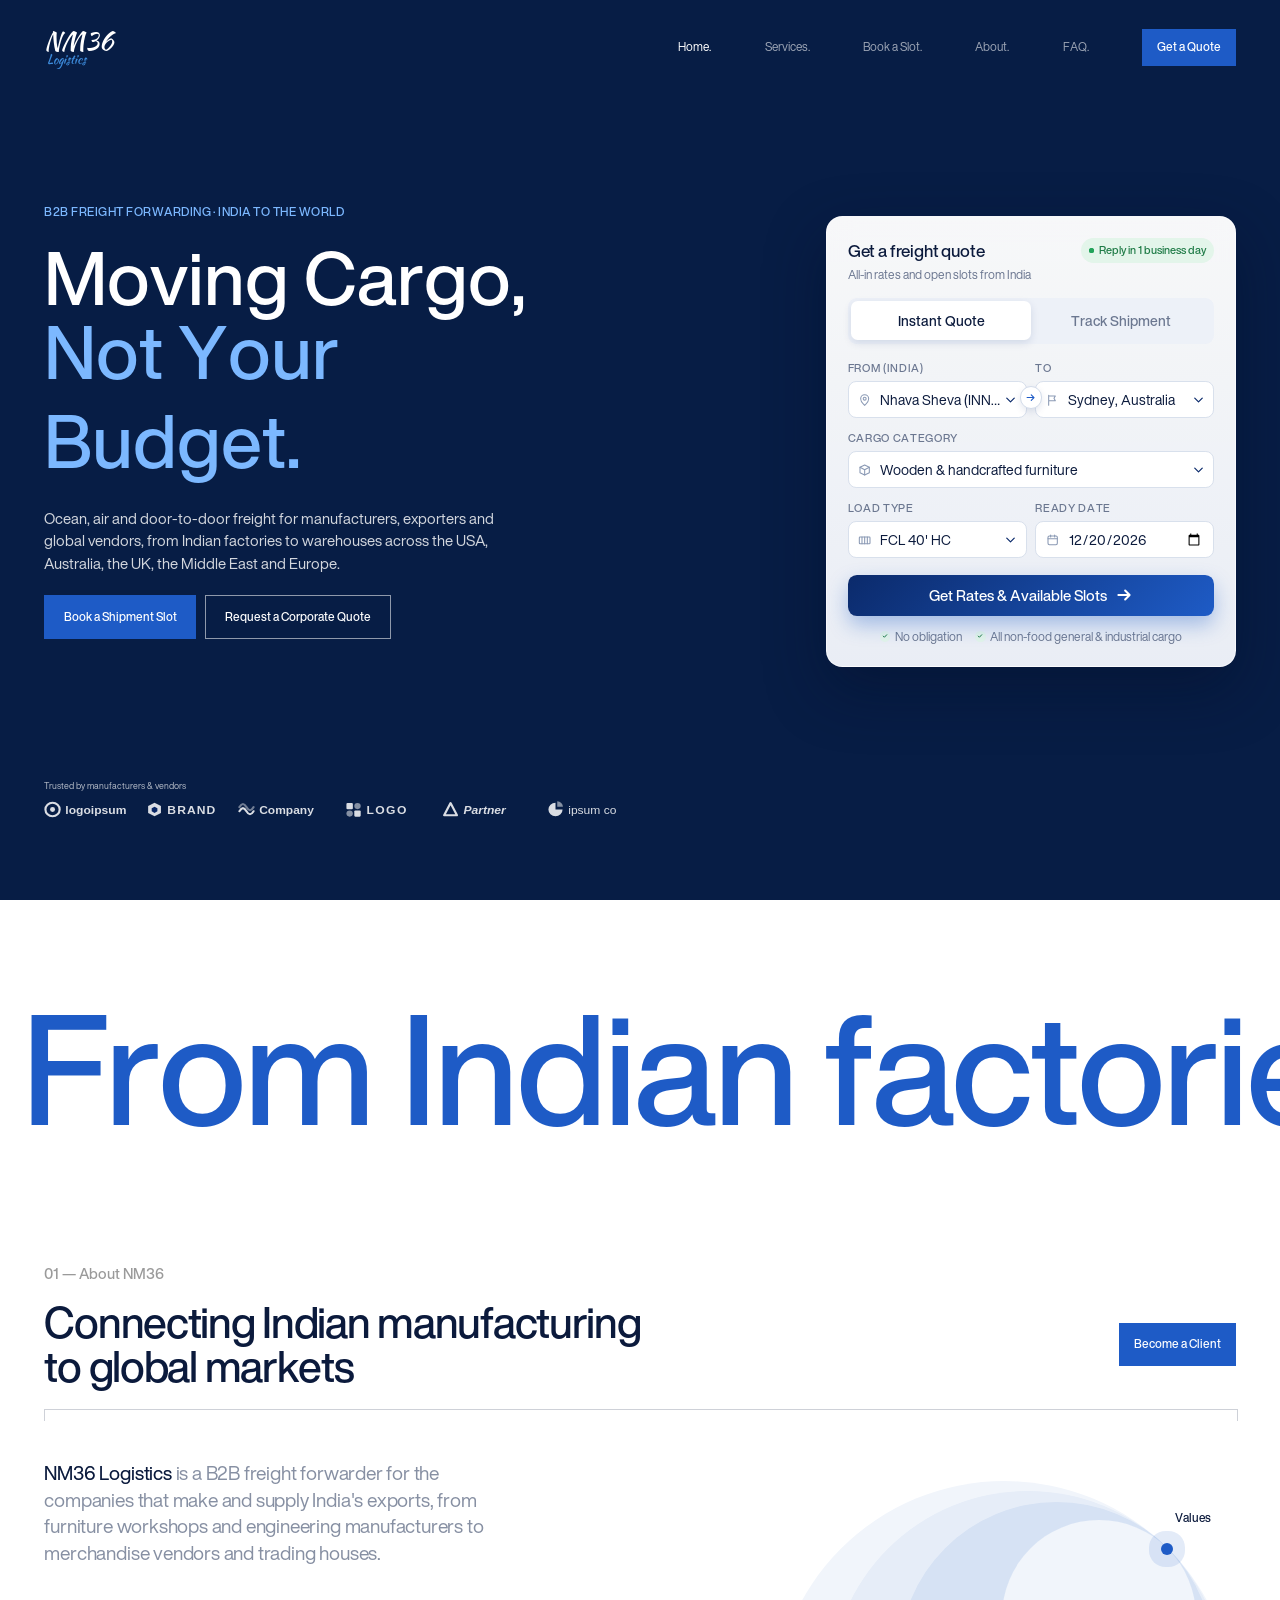
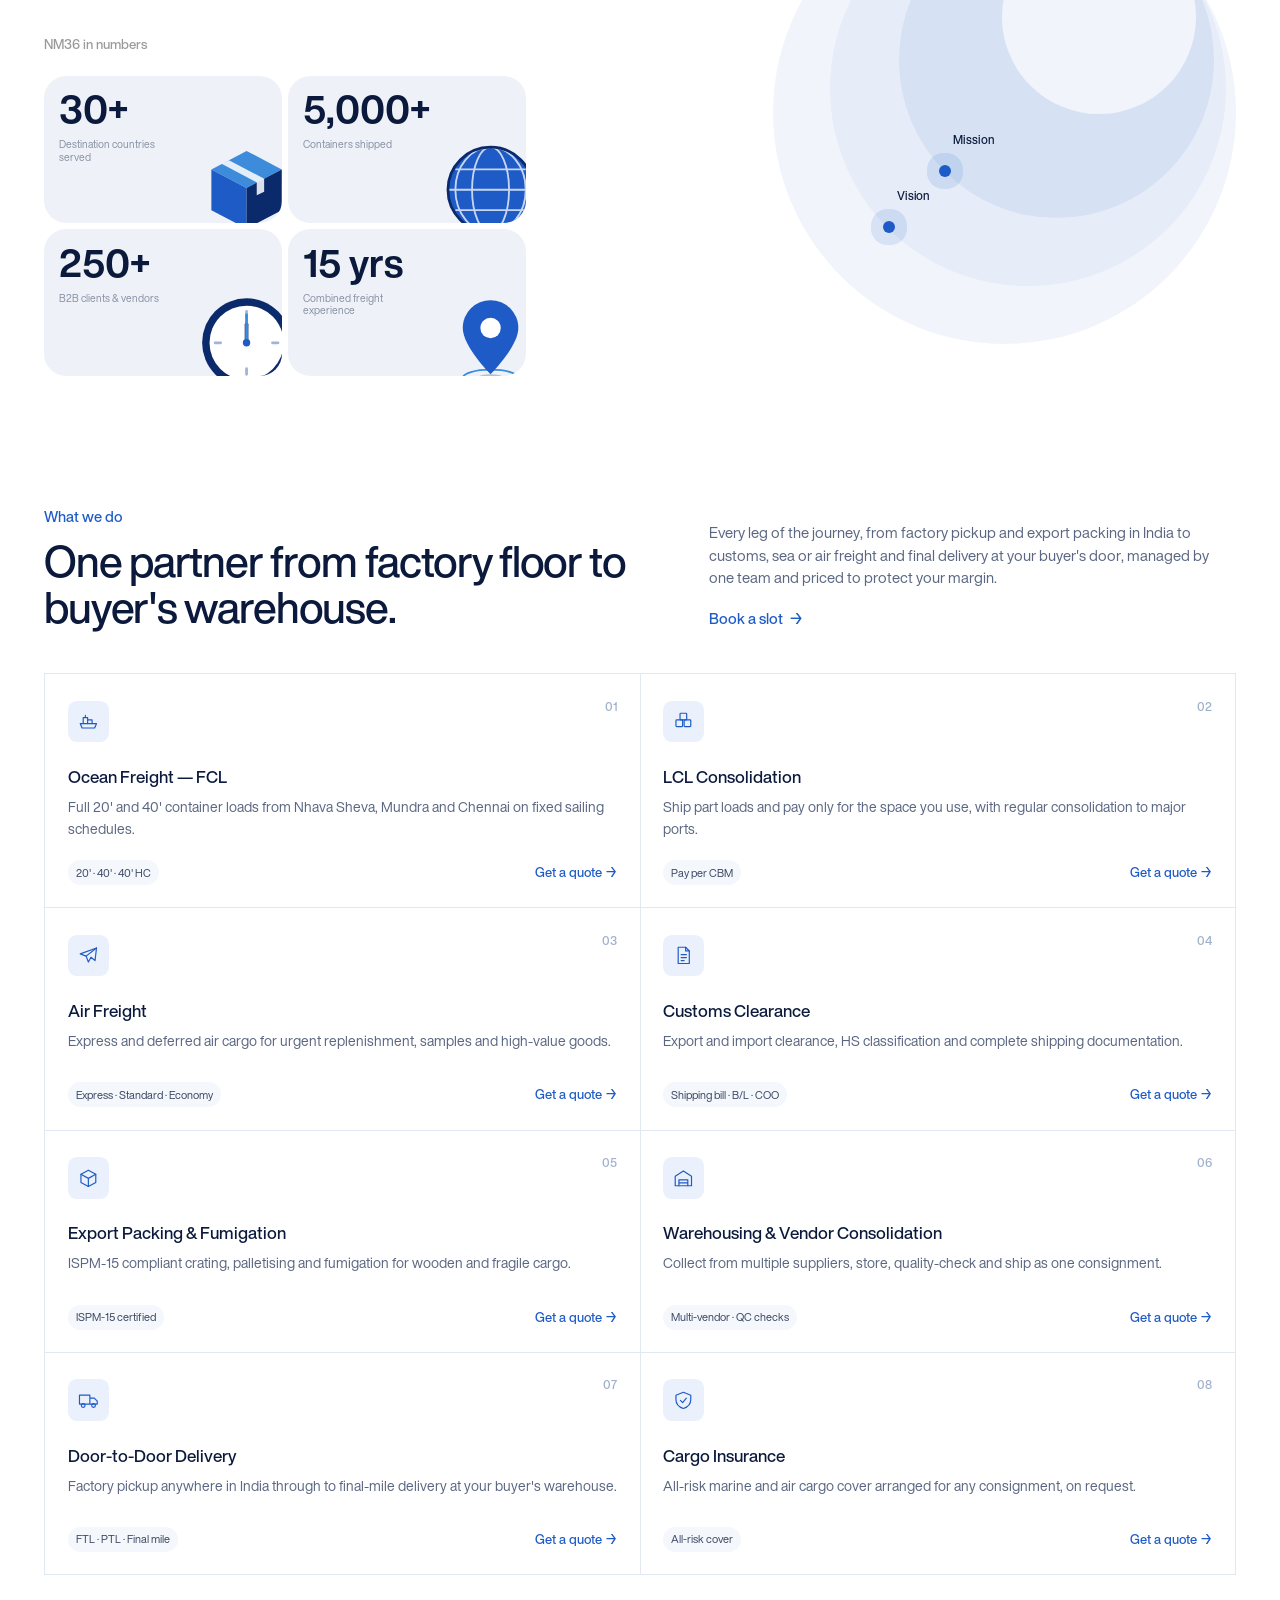
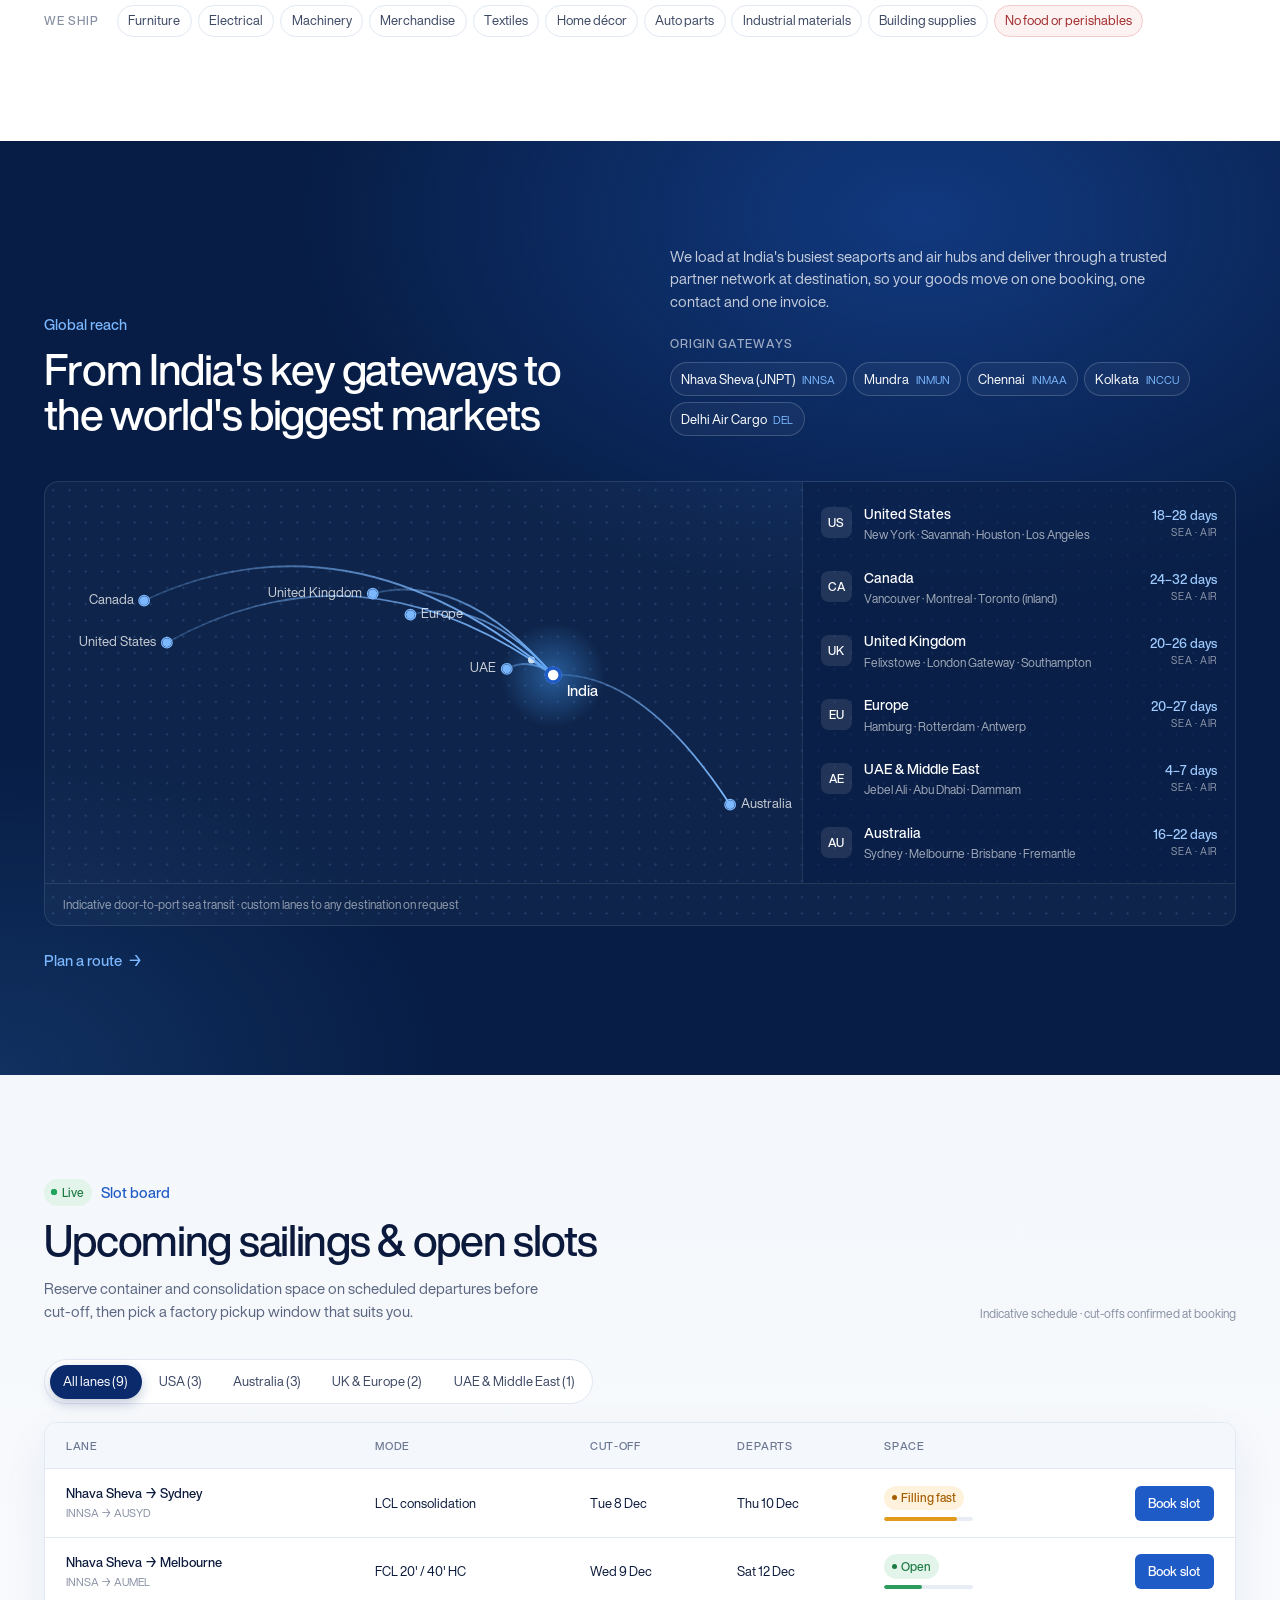
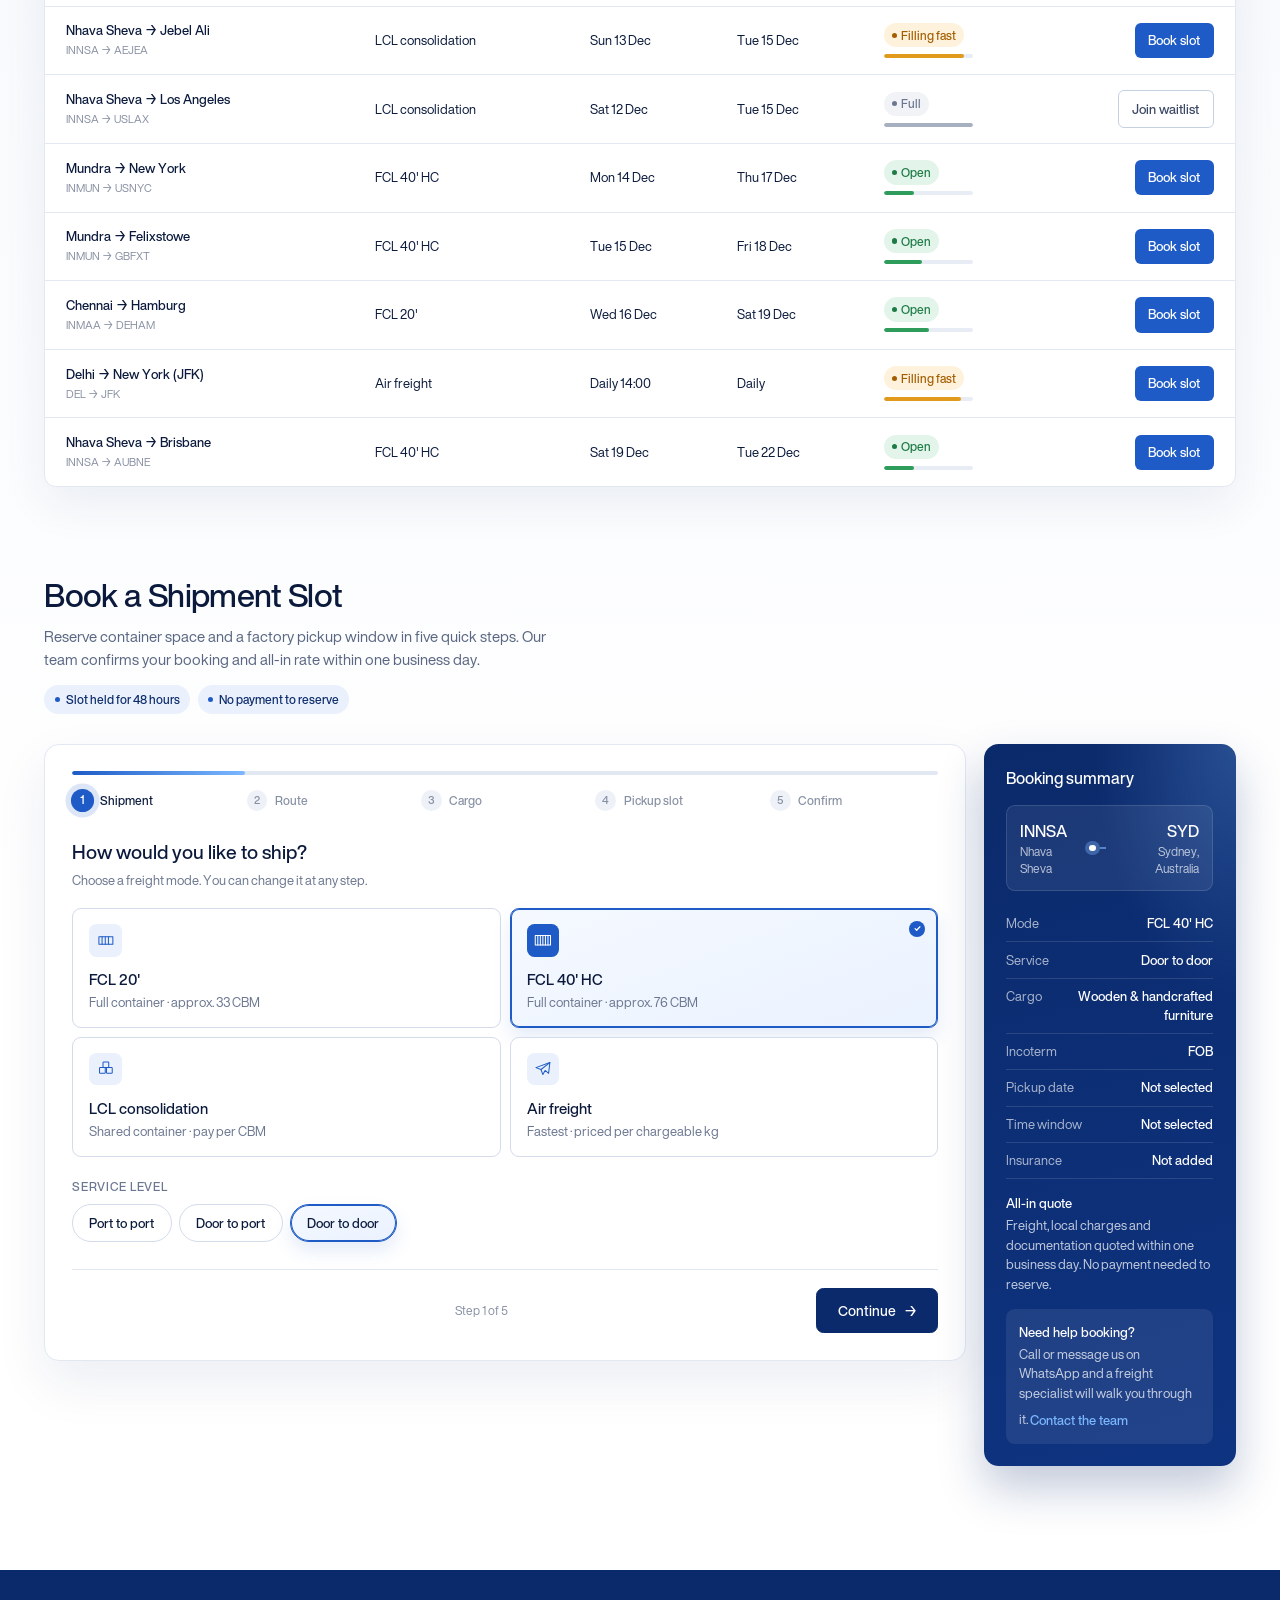
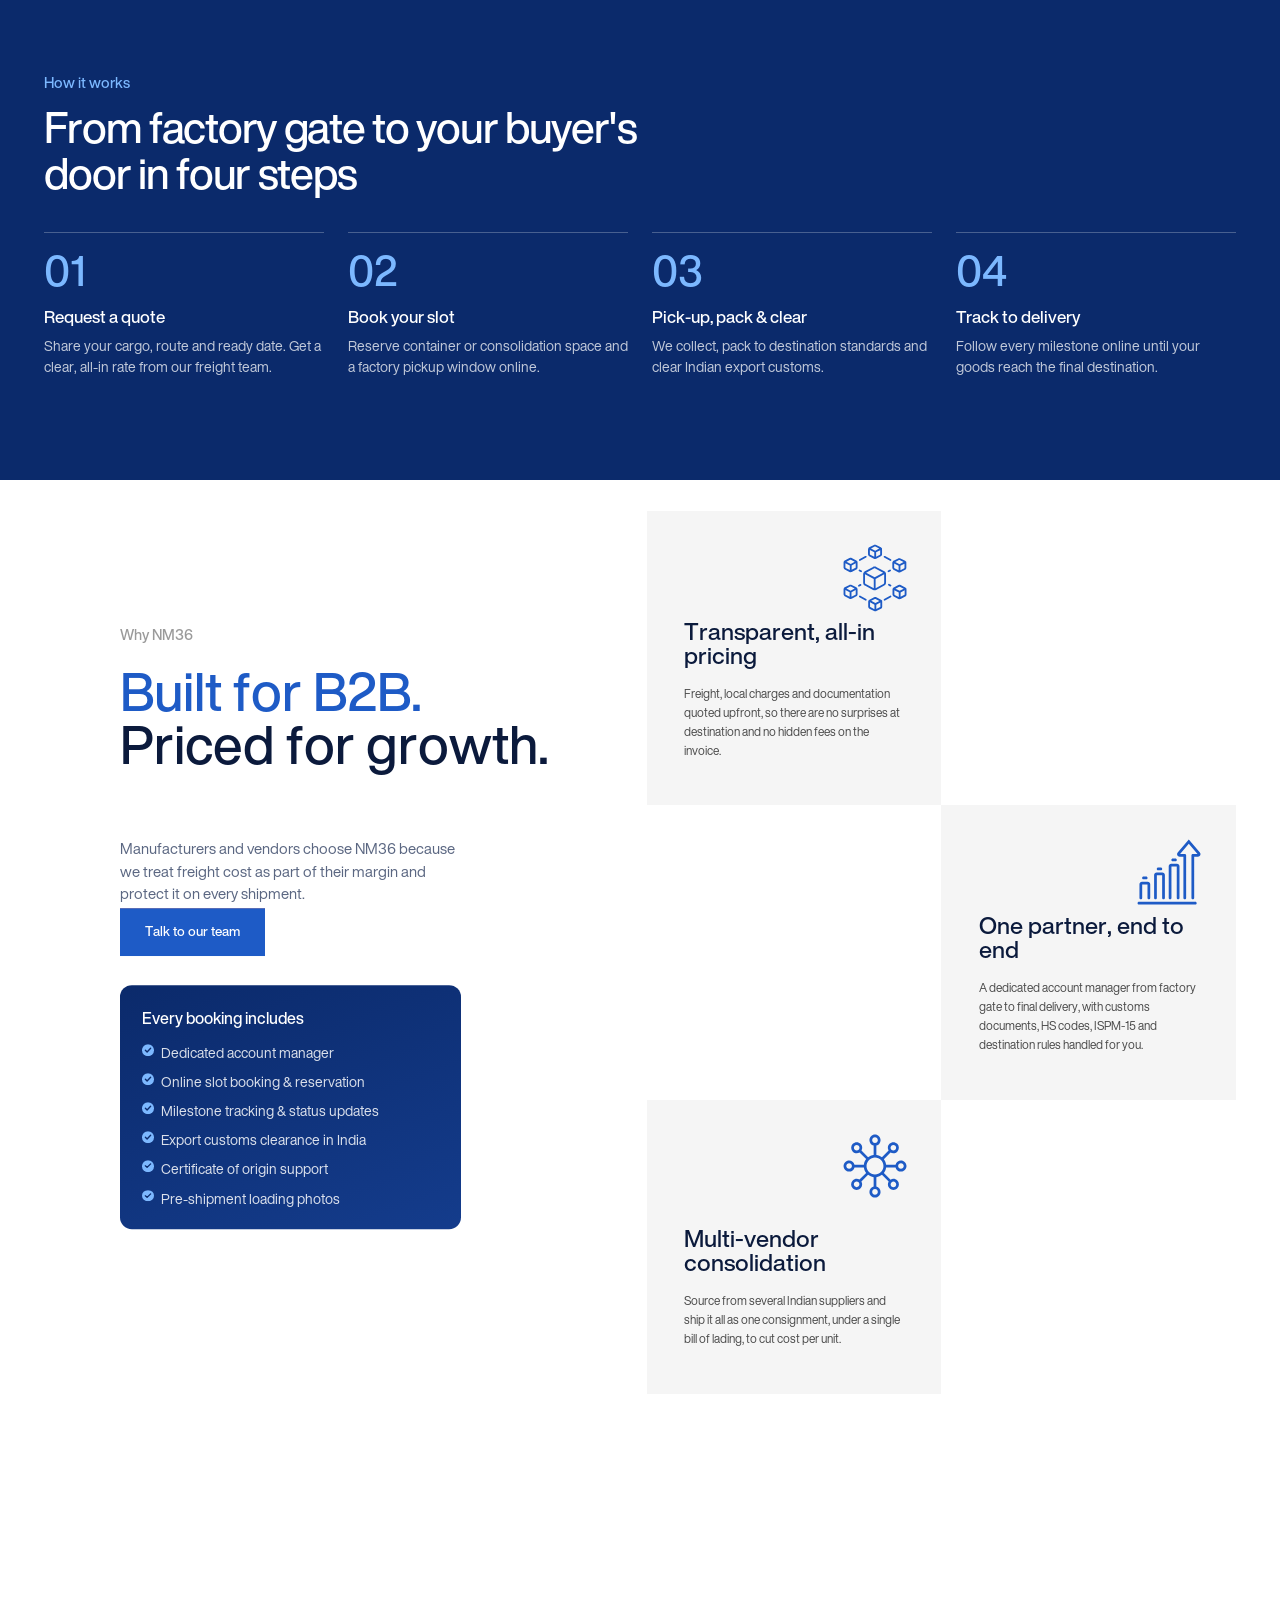
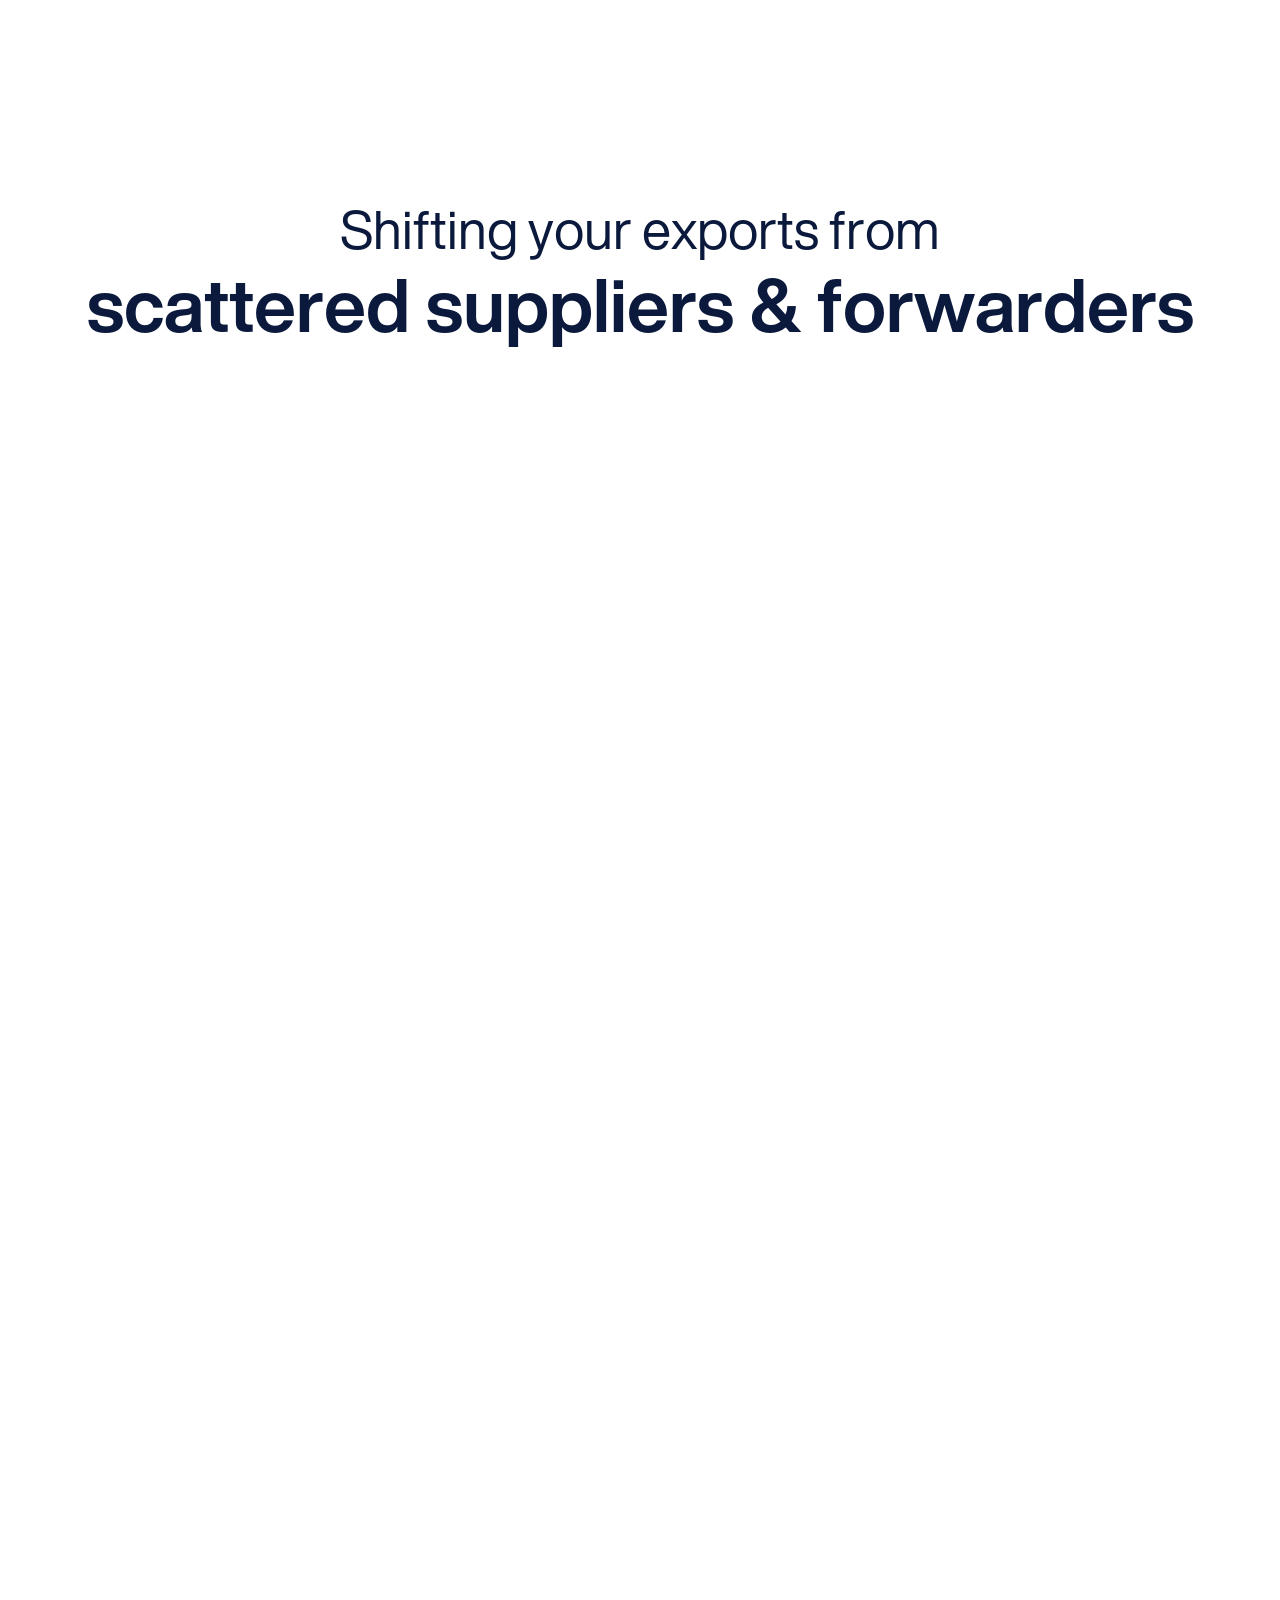
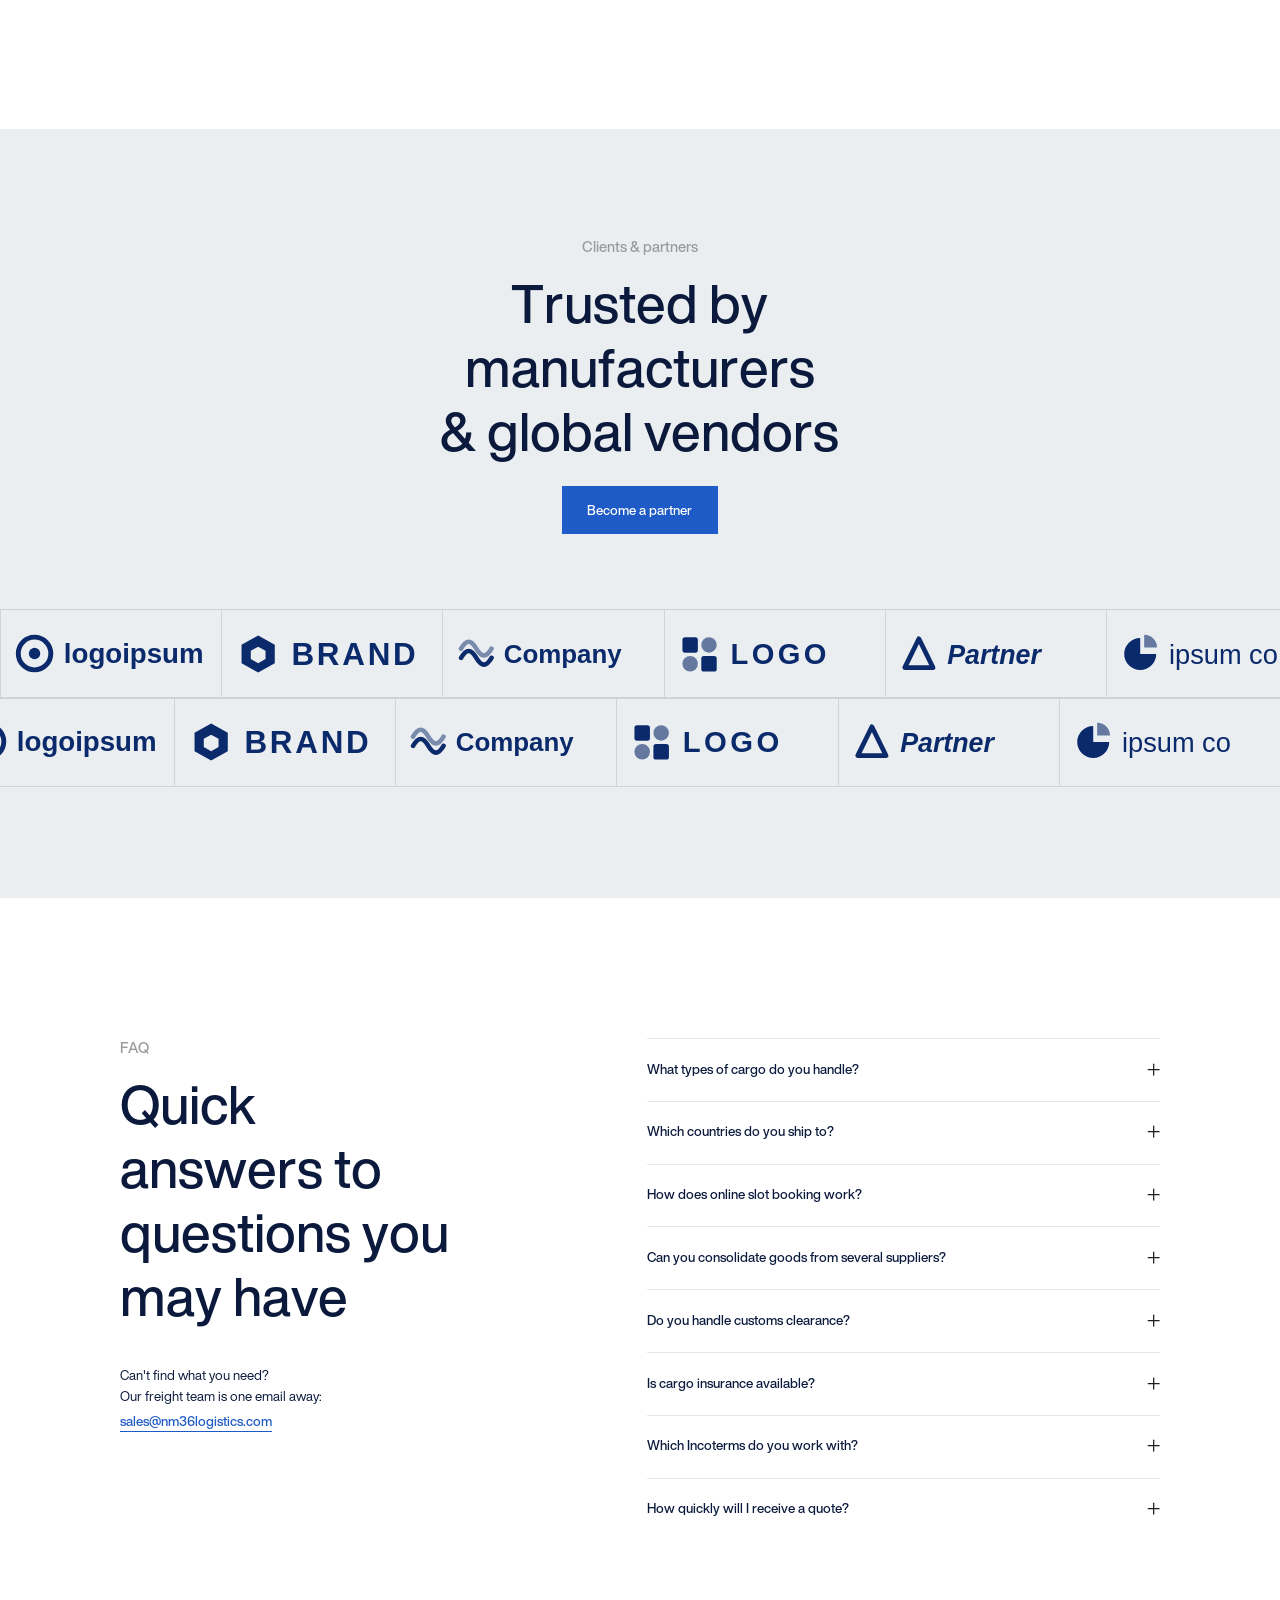
==== commit b18a4d80: "latest" ====
--- a/index.html
+++ b/index.html
@@ -1,3 +1,3 @@
 <!DOCTYPE html><html lang="en">
-<head><meta charset="utf-8"><meta name="viewport" content="width=device-width, initial-scale=1.0"><title>NM36 Logistics</title><meta property="og:image" content="nm36-logo.png"><meta property="og:site_name" content="NM36 Logistics"><link rel="icon" type="image/png" sizes="32x32" href="nm36-logo.png"><meta name="description" content="NM36 Logistics: B2B freight forwarding from India to the world. Ocean, air, customs clearance and door-to-door delivery for manufacturers, exporters and global vendors."><link rel="stylesheet" href="index.78ddb5e8.css"><link rel="preconnect" href="https://fonts.googleapis.com"><link rel="preconnect" href="https://fonts.gstatic.com" crossorigin><link rel="stylesheet" href="https://fonts.googleapis.com/css2?family=Kaushan+Script&display=swap"><link rel="stylesheet" href="nm36-theme.css"><link rel="stylesheet" href="nm36-content.css"><script src="index.d13a8d90.js"></script></head><body> <div class="wrapper" data-barba="wrapper">  <div class="contact popup"> <div class="popup__overlay"></div> <div class="popup__main" data-lenis-prevent> <form action="#" class="popup__main-form"> <div class="popup__main-head"> <h3 class="h4 heading heading-f-lh popup__main-head-title"> Request a quote </h3> <div class="popup__main-head-txt txt txt-18"> Tell us what you're shipping, from where and to where. Our freight team will reply with an all-in rate and available slots, usually within one business day. </div> </div> <div class="popup__main-contact"> <div class="popup__main-contact-label txt txt-18"> Or just wanna say hi? </div> <a href="mailto:sales@nm36logistics.com" class="hover-un popup__main-contact-link txt txt-24"> sales@nm36logistics.com </a> </div> <div class="popup__main-form-inner"> <div class="input-wrap"> <input type="text" class="input-field txt txt-18" name="name" placeholder="Your name" required> <div class="input-field-line"></div> </div> <div class="input-wrap"> <input type="email" class="input-field txt txt-18" name="email" placeholder="Your email" required> <div class="input-field-line"></div> </div> <div class="input-wrap textarea-wrap"> <textarea name="message" cols="30" rows="3" class="input-field txt txt-18" placeholder="Message"></textarea> <div class="input-field-line"></div> </div> <input type="text" class="honey-input" name="blablabla"> </div> <div class="hidden popup__main-form-success"> <p class="popup__main-form-success-txt txt txt-24 txt-med"> Thank <span data-form-name="#">there</span>, <br><br> Your request has reached the NM36 freight team. We'll get back to you within one business day. <br><br> Best regards, <br>NM36 Logistics </p> </div> <button type="submit" class="arr-hover popup__main-submit"> <div class="popup__main-submit-inner popup__main-submit-inner-default"> <div class="h6 heading heading-bold popup__main-submit-inner-txt">Send message</div> <div class="arr-wrap arr-wrap-32"> <div class="arr-ic-main icon icon-32"> <svg width="32" height="32" viewbox="0 0 32 32" fill="none" xmlns="http://www.w3.org/2000/svg"> <path fill-rule="evenodd" clip-rule="evenodd" d="M30.4401 3.68089L3.00001 31.121L0.878693 28.9997L28.3188 1.55957L30.4401 3.68089Z" fill="currentColor"></path> <path fill-rule="evenodd" clip-rule="evenodd" d="M4.5 1.5H30.5V27.5H27.5V4.5H4.5V1.5Z" fill="currentColor"></path> </svg> </div> <div class="arr-ic-clone icon icon-32"> <svg width="32" height="32" viewbox="0 0 32 32" fill="none" xmlns="http://www.w3.org/2000/svg"> <path fill-rule="evenodd" clip-rule="evenodd" d="M30.4401 3.68089L3.00001 31.121L0.878693 28.9997L28.3188 1.55957L30.4401 3.68089Z" fill="currentColor"></path> <path fill-rule="evenodd" clip-rule="evenodd" d="M4.5 1.5H30.5V27.5H27.5V4.5H4.5V1.5Z" fill="currentColor"></path> </svg> </div> </div> </div> <a href="#" class="popup__main-submit-inner popup__main-submit-inner-success" data-popup="close"> <div class="h6 heading heading-bold popup__main-submit-inner-txt">Close the modal</div> <div class="icon icon-32"> <svg width="32" height="32" viewbox="0 0 32 32" fill="none" xmlns="http://www.w3.org/2000/svg"> <path fill-rule="evenodd" clip-rule="evenodd" d="M3.00005 0.736328L16.0001 13.7364L29.0001 0.736328L31.2629 2.99907L18.2628 15.9991L31.2629 28.9992L29.0001 31.2619L16.0001 18.2619L3.00005 31.2619L0.737305 28.9992L13.7373 15.9991L0.737305 2.99907L3.00005 0.736328Z" fill="currentColor"></path> </svg> </div> </a> <div class="popup__main-submit-aspect"></div> </button> </form> <a href="#" class="popup__close" data-popup="close"> <div class="icon icon-32"> <svg width="32" height="32" viewbox="0 0 32 32" fill="none" xmlns="http://www.w3.org/2000/svg"> <path d="M25.1924 6.80664L6.80762 25.1914M6.80762 6.80664L25.1924 25.1914" stroke="currentColor" stroke-width="1.5" stroke-linecap="round" stroke-linejoin="round"></path> </svg> </div> </a> </div> </div> <div class="download popup"> <div class="popup__overlay"></div> <div class="popup__main" data-lenis-prevent> <form action="#" class="popup__main-form"> <div class="popup__main-head"> <h3 class="h4 heading heading-f-lh popup__main-head-title"> Plan a regular export programme </h3> <div class="popup__main-head-txt txt txt-18"> Tell us about your products, volumes and markets. We'll put together contracted rates, a sailing plan and guaranteed monthly slot allocation for your programme.</div> </div> <div class="popup__main-contact"> <div class="popup__main-contact-label txt txt-18"> Or just wanna say hi? </div> <a href="mailto:sales@nm36logistics.com" class="hover-un popup__main-contact-link txt txt-24"> sales@nm36logistics.com </a> </div> <div class="popup__main-form-inner"> <div class="input-wrap"> <input type="text" class="input-field txt txt-18" name="name" placeholder="Your name" required> <div class="input-field-line"></div> </div> <div class="input-wrap"> <input type="email" class="input-field txt txt-18" name="email" placeholder="Your email" required> <div class="input-field-line"></div> </div> <div class="input-wrap textarea-wrap"> <textarea name="message" cols="30" rows="3" class="input-field txt txt-18" placeholder="Route & schedule details"></textarea> <div class="input-field-line"></div> </div> <input type="text" class="honey-input" name="blablabla"> </div> <div class="hidden popup__main-form-success"> <p class="popup__main-form-success-txt txt txt-24 txt-med"> Thank <span data-form-name="#">there</span>, <br><br> Your request has reached the NM36 freight team. We'll get back to you within one business day. <br><br> Best regards, <br>NM36 Logistics </p> </div> <button type="submit" class="arr-hover popup__main-submit"> <div class="popup__main-submit-inner popup__main-submit-inner-default"> <div class="h6 heading heading-bold popup__main-submit-inner-txt">Send message</div> <div class="arr-wrap arr-wrap-32"> <div class="arr-ic-main icon icon-32"> <svg width="32" height="32" viewbox="0 0 32 32" fill="none" xmlns="http://www.w3.org/2000/svg"> <path fill-rule="evenodd" clip-rule="evenodd" d="M30.4401 3.68089L3.00001 31.121L0.878693 28.9997L28.3188 1.55957L30.4401 3.68089Z" fill="currentColor"></path> <path fill-rule="evenodd" clip-rule="evenodd" d="M4.5 1.5H30.5V27.5H27.5V4.5H4.5V1.5Z" fill="currentColor"></path> </svg> </div> <div class="arr-ic-clone icon icon-32"> <svg width="32" height="32" viewbox="0 0 32 32" fill="none" xmlns="http://www.w3.org/2000/svg"> <path fill-rule="evenodd" clip-rule="evenodd" d="M30.4401 3.68089L3.00001 31.121L0.878693 28.9997L28.3188 1.55957L30.4401 3.68089Z" fill="currentColor"></path> <path fill-rule="evenodd" clip-rule="evenodd" d="M4.5 1.5H30.5V27.5H27.5V4.5H4.5V1.5Z" fill="currentColor"></path> </svg> </div> </div> </div> <a href="#" class="popup__main-submit-inner popup__main-submit-inner-success" data-popup="close"> <div class="h6 heading heading-bold popup__main-submit-inner-txt">Close the modal</div> <div class="icon icon-32"> <svg width="32" height="32" viewbox="0 0 32 32" fill="none" xmlns="http://www.w3.org/2000/svg"> <path fill-rule="evenodd" clip-rule="evenodd" d="M3.00005 0.736328L16.0001 13.7364L29.0001 0.736328L31.2629 2.99907L18.2628 15.9991L31.2629 28.9992L29.0001 31.2619L16.0001 18.2619L3.00005 31.2619L0.737305 28.9992L13.7373 15.9991L0.737305 2.99907L3.00005 0.736328Z" fill="currentColor"></path> </svg> </div> </a> <div class="popup__main-submit-aspect"></div> </button> </form> <a href="#" class="popup__close" data-popup="close"> <div class="icon icon-32"> <svg width="32" height="32" viewbox="0 0 32 32" fill="none" xmlns="http://www.w3.org/2000/svg"> <path d="M25.1924 6.80664L6.80762 25.1914M6.80762 6.80664L25.1924 25.1914" stroke="currentColor" stroke-width="1.5" stroke-linecap="round" stroke-linejoin="round"></path> </svg> </div> </a> </div> </div> <div class="event popup"> <div class="popup__overlay"></div> <div class="popup__main" data-lenis-prevent> <a href="#" class="popup__close" data-popup="close"> <div class="icon icon-32"> <svg width="32" height="32" viewbox="0 0 32 32" fill="none" xmlns="http://www.w3.org/2000/svg"> <path d="M25.1924 6.80664L6.80762 25.1914M6.80762 6.80664L25.1924 25.1914" stroke="currentColor" stroke-width="1.5" stroke-linecap="round" stroke-linejoin="round"></path> </svg> </div> </a> <div class="popup__main-event"> <div class="popup__main-event-info"> <div class="img-wrap popup__main-event-info-img" style="--aspect:56%" data-popup-event="thumbnail"> <img src="abt-info-1.c54342e9.jpg" alt="NM36 Logistics team" class="img-abs img-fill" loading="lazy" width="488" height="442"> </div> <div class="h3 heading popup__main-event-title" data-popup-event="name">Event name</div> <div class="popup__main-event-info-item" data-popup-event="date"> <div class="popup__main-event-info-label txt txt-14">Event Date:</div> <div class="popup__main-event-info-title txt txt-16 txt-med"></div> </div> <div class="popup__main-event-info-item" data-popup-event="full_location"> <div class="popup__main-event-info-label txt txt-14">Location:</div> <div class="popup__main-event-info-title txt txt-16 txt-med"></div> </div> <div class="popup__main-event-info-item" data-popup-event="members"> <div class="popup__main-event-info-label txt txt-14">Team member:</div> <div class="popup__main-event-info-title txt txt-16 txt-med"></div> </div> <div class="popup__main-event-info-item" data-popup-event="activities"> <div class="popup__main-event-info-label txt txt-14">Activities:</div> <div class="popup__main-event-info-title txt txt-16 txt-med"></div> </div> <div class="popup__main-event-info-item"> <div class="popup__main-event-info-label txt txt-14">Make an appointment:</div> <a href="mailto:sales@nm36logistics.com" class="popup__main-event-info-title txt txt-16 txt-med">sales@nm36logistics.com</a> </div> </div> <div class="popup__main-event-content"> <div class="h5 heading popup__main-event-title" data-popup-event="name">Event name</div> <span class="p-line"></span> <div class="popup__main-event-richtext txt txt-16" data-popup-event="content"> Event introduction </div> <a href="#" target="_blank" class="popup__main-event-link txt txt-16" data-popup-event="link">Read more</a> </div> </div> </div> </div> <header class="header"> <div class="container"> <a href="index.html" class="header__logo nm36-logo" aria-label="NM36 Logistics home"> <img src="nm36-logo.png" alt="NM36 Logistics" class="nm36-logo__img" onerror="this.style.display='none';this.nextElementSibling.style.display='flex'"> <span class="nm36-logo__text"><span class="nm36-logo__mark">NM36</span><span class="nm36-logo__sub">Logistics</span></span> </a> <div class="header__links"> <div class="header__links-inner"> <a href="index.html" class="header__link txt txt-16" data-link="home">Home.</a> <a class="header__link txt txt-16" href="#services" data-barba-prevent>Services.</a> <a class="header__link txt txt-16" href="#slots" data-barba-prevent>Book a Slot.</a> <a class="header__link txt txt-16" href="#projects" data-barba-prevent>Projects.</a> <a class="header__link txt txt-16" href="#about" data-barba-prevent>About.</a> <a class="header__link txt txt-16" href="#faq" data-barba-prevent>FAQ.</a> </div> <div class="header__links-toggle"> <span class="header__links-toggle-icon header__links-toggle-icon-1"></span> <span class="header__links-toggle-icon header__links-toggle-icon-2"></span> <span class="header__links-toggle-icon header__links-toggle-icon-3"></span> </div> </div> <div class="header_act"> <a href="#" class="btn btn-pri header__btn" data-popup="contact"> <div class="txt txt-16 txt-med"> Get a Quote </div> </a> </div> <a href="#" class="header__toggle"> <span class="header__toggle-icon header__toggle-icon-1"></span> <span class="header__toggle-icon header__toggle-icon-2"></span> <span class="header__toggle-icon header__toggle-icon-3"></span> </a> <nav class="header__nav" data-lenis-prevent> <ul> <li class="header__nav-item"><a href="index.html" data-link="home" class="header__nav-link txt txt-16 txt-med">Home.</a></li> <li class="header__nav-item"><a class="header__nav-link txt txt-16 txt-med" href="#services" data-barba-prevent>Services.</a></li> <li class="header__nav-item"><a class="header__nav-link txt txt-16 txt-med" href="#slots" data-barba-prevent>Book a Slot.</a></li> <li class="header__nav-item"><a class="header__nav-link txt txt-16 txt-med" href="#projects" data-barba-prevent>Projects.</a></li> <li class="header__nav-item"><a class="header__nav-link txt txt-16 txt-med" href="#about" data-barba-prevent>About.</a></li> <li class="header__nav-item"><a class="header__nav-link txt txt-16 txt-med" href="#faq" data-barba-prevent>FAQ.</a></li> <li class="header__nav-item"> <a href="#" class="h6 header__nav-cta heading" data-popup="contact"> Get a Quote <div class="arr-ic-main icon"> <svg width="32" height="32" viewbox="0 0 32 32" fill="none" xmlns="http://www.w3.org/2000/svg"> <path fill-rule="evenodd" clip-rule="evenodd" d="M30.4401 3.68089L3.00001 31.121L0.878693 28.9997L28.3188 1.55957L30.4401 3.68089Z" fill="white"></path> <path fill-rule="evenodd" clip-rule="evenodd" d="M4.5 1.5H30.5V27.5H27.5V4.5H4.5V1.5Z" fill="white"></path> </svg> </div> </a></li> </ul> </nav> </div> </header> <div class="main" data-barba="container" data-barba-namespace="home" data-namespace="home"> <div class="home-hero__wrap"> <div class="home-hero__bg-wrap"> <div class="home-hero__bg-wrap-inner"> <video class="home-hero__bg-vid" id="home-hero-vid" loop preload="auto" autoplay muted playsinline> <source src="hero-720.mp4" type="video/mp4" media="(max-width: 767px)"> <source src="hero-1080.mp4" type="video/mp4"> </video> <div class="home-hero__canvas"></div> </div> </div> <section class="home-hero"> <div class="container grid"> <div class="nm-hero-eyebrow">B2B Freight Forwarding · India to the World</div> <h1 class="h1 heading home-hero__title"> Moving Cargo, <span class="nm-hero-hl">Not Your Budget.</span> </h1> <div class="nm-hero-lead"> <p class="nm-hero-lead__txt">Ocean, air and door-to-door freight for manufacturers, exporters and global vendors, from Indian factories to warehouses across the USA, Australia, the UK, the Middle East and Europe.</p> <div class="nm-hero-lead__ctas"> <a href="#slots" class="btn btn-pri nm-hero-lead__btn" data-barba-prevent><div class="txt txt-16 txt-med">Book a Shipment Slot</div></a> <a href="#" class="nm-hero-lead__btn nm-hero-lead__btn--ghost" data-popup="contact"><div class="txt txt-16 txt-med">Request a Corporate Quote</div></a> </div> <ul class="nm-hero-lead__checks"><li>FCL &amp; LCL ocean freight</li><li>Air freight</li><li>Customs clearance</li><li>Door-to-door delivery</li></ul> </div> <div class="home-hero__backer"> <div class="home-hero__backer-label txt txt-12"> Trusted by manufacturers &amp; vendors </div> <div class="home-hero__backer-inner"> <div class="home-hero__backer-item"> <img src="placeholder-logos/logo-1.svg" alt="Partner logo 1" width="120" height="25"> </div> <div class="home-hero__backer-item"> <img src="placeholder-logos/logo-2.svg" alt="Partner logo 2" width="120" height="25"> </div> <div class="home-hero__backer-item"> <img src="placeholder-logos/logo-3.svg" alt="Partner logo 3" width="120" height="25"> </div> <div class="home-hero__backer-item"> <img src="placeholder-logos/logo-4.svg" alt="Partner logo 4" width="120" height="25"> </div> <div class="home-hero__backer-item"> <img src="placeholder-logos/logo-5.svg" alt="Partner logo 5" width="120" height="25"> </div> <div class="home-hero__backer-item"> <img src="placeholder-logos/logo-6.svg" alt="Partner logo 6" width="120" height="25"> </div> </div> </div> <div class="nm-quote" data-nm-quote> <div class="nm-quote__tabs" role="tablist"> <button type="button" class="nm-quote__tab is-active" role="tab" aria-selected="true" aria-controls="nm-quote-panel" id="nm-quote-tab" data-tab="quote">Instant Quote</button> <button type="button" class="nm-quote__tab" role="tab" aria-selected="false" aria-controls="nm-track-panel" id="nm-track-tab" data-tab="track" tabindex="-1">Track Shipment</button> </div> <form class="nm-quote__panel is-active" id="nm-quote-panel" role="tabpanel" aria-labelledby="nm-quote-tab" data-panel="quote" novalidate> <div class="nm-quote__grid"> <div class="nm-quote__field"><label class="nm-quote__label" for="nm-origin">Origin port</label><select class="nm-quote__input" id="nm-origin" name="origin"><option selected>Nhava Sheva (INNSA)</option><option>Mundra (INMUN)</option><option>Chennai (INMAA)</option><option>Kolkata (INCCU)</option><option>Delhi Air Cargo (DEL)</option></select></div><div class="nm-quote__field"><label class="nm-quote__label" for="nm-destination">Destination</label><select class="nm-quote__input" id="nm-destination" name="destination"><option>Los Angeles, USA</option><option>New York, USA</option><option>Savannah, USA</option><option>Houston, USA</option><option selected>Sydney, Australia</option><option>Melbourne, Australia</option><option>Brisbane, Australia</option><option>Fremantle, Australia</option><option>Felixstowe, UK</option><option>London Gateway, UK</option><option>Jebel Ali, UAE</option><option>Dammam, Saudi Arabia</option><option>Hamburg, Germany</option><option>Rotterdam, Netherlands</option><option>Antwerp, Belgium</option><option>Vancouver, Canada</option><option>Montreal, Canada</option></select></div><div class="nm-quote__field nm-quote__field--wide"><label class="nm-quote__label" for="nm-cargo">Cargo category</label><select class="nm-quote__input" id="nm-cargo" name="cargo"><option selected>Wooden &amp; handcrafted furniture</option><option>Electrical &amp; electronics</option><option>Mechanical &amp; machinery</option><option>Merchandise &amp; retail goods</option><option>Textiles &amp; apparel</option><option>Home décor &amp; handicrafts</option><option>Auto components</option><option>Industrial materials</option><option>Hardware &amp; building supplies</option></select></div><div class="nm-quote__field"><label class="nm-quote__label" for="nm-load">Load type</label><select class="nm-quote__input" id="nm-load" name="load"><option>FCL 20'</option><option selected>FCL 40' HC</option><option>LCL consolidation</option><option>Air freight</option></select></div><div class="nm-quote__field"><label class="nm-quote__label" for="nm-date">Ready date</label><input class="nm-quote__input" type="date" id="nm-date" name="date" required></div></div> <button type="submit" class="nm-quote__submit">Get Rates &amp; Available Slots</button> <p class="nm-quote__note">No obligation · All non-food general &amp; industrial cargo</p> </form> <form class="nm-quote__panel" id="nm-track-panel" role="tabpanel" aria-labelledby="nm-track-tab" data-panel="track" hidden novalidate> <div class="nm-quote__grid"> <div class="nm-quote__field nm-quote__field--wide"><label class="nm-quote__label" for="nm-track">Tracking number</label><input class="nm-quote__input" type="text" id="nm-track" name="tracking" placeholder="Container, booking or B/L number" autocomplete="off" required></div></div> <button type="submit" class="nm-quote__submit">Track Shipment</button> <p class="nm-quote__note">Example: NM36-SH-48213</p> </form> <a href="#" class="nm-quote__popup" data-popup="contact" tabindex="-1" aria-hidden="true"></a> </div> <div class="home-hero__sub"> <div class="home-hero__sub-txt txt txt-24 txt-med"> We develop a novel ship to transport freight <span class="txt-hl">more flexibly</span>, <span><span class="txt-hl">with lower emissions</span> and</span> <span class="txt-hl">at lower costs </span>than today. </div> <div class="home-hero__sub-caption"> <div class="home-hero__sub-caption-item txt txt-16">Scroll down to discover how it works<span class="txt-hl"> • </span></div> <div class="home-hero__sub-caption-item txt txt-16">Scroll down to discover how it works<span class="txt-hl"> • </span></div> </div> </div> </div> </section> <div class="home-hero-ph" data-logo-main="dark"> </div> </div> <section class="nm-focused" aria-label="From Indian factories to global markets"> <div class="nm-marquee" data-nm-marquee data-duration="20"> <div class="nm-marquee__track"> <p class="nm-focused__text">From Indian factories to global markets ·</p> </div> </div> </section>  <section class="nm-about" id="about"> <div class="container"> <div class="nm-about__label txt txt-20 txt-med">01 — About NM36</div> <div class="nm-about__head"> <h2 class="nm-about__title">Connecting Indian manufacturing<br>to global markets</h2> <a href="#" class="btn btn-pri nm-about__btn" data-popup="contact"><div class="txt txt-16 txt-med">Become a Client</div></a> </div> <div class="nm-about__content"> <div class="nm-about__left"> <div class="nm-about__slides" aria-live="polite"> <p class="nm-about__fill is-active" data-text="NM36 Logistics">NM36 Logistics is a B2B freight forwarder for the companies that make and supply India's exports, from furniture workshops and engineering manufacturers to merchandise vendors and trading houses.</p> <p class="nm-about__fill" data-text="Our vision">Our vision is to become the most trusted logistics partner for manufacturers and B2B traders shipping from India, giving every factory, large or small, a reliable route to buyers on every continent.</p> <p class="nm-about__fill" data-text="Our mission">Our mission is to move every consignment safely, on schedule and at a cost that keeps our clients competitive, through transparent pricing, proactive communication and complete compliance.</p> <p class="nm-about__fill" data-text="Our values">Our values are simple: all-in quotes with no hidden charges, honest timelines, cost discipline on every route and partnerships that grow from first samples to full-container programmes.</p> </div> <h3 class="nm-about__list-title">NM36 in numbers</h3> <ul class="nm-about__list"> <li class="nm-about__item"> <div class="nm-stat"> <div class="nm-stat__art"><svg viewBox="0 0 120 120" aria-hidden="true"><g class="nm-art-float"><path d="M60 18 98 38 60 58 22 38Z" fill="#3d8bdb"/><path d="M22 38 60 58v44L22 82Z" fill="#1e5bc6"/><path d="M98 38 60 58v44l38-20Z" fill="#0b2a6b"/><path d="M41 28 79 48v14l-8 4V52L33 32Z" fill="#fff" opacity=".85"/></g></svg></div> <div class="nm-stat__body"><h3 class="nm-stat__title">30+</h3><p class="nm-stat__text">Destination countries served</p></div> </div> </li> <li class="nm-about__item"> <div class="nm-stat"> <div class="nm-stat__art"><svg viewBox="0 0 120 120" aria-hidden="true"><circle cx="60" cy="60" r="46" fill="#1e5bc6"/><g fill="none" stroke="#fff" stroke-width="2" opacity=".75"><ellipse class="nm-art-spin-x" cx="60" cy="60" rx="20" ry="46"/><ellipse class="nm-art-spin-x nm-art-delay" cx="60" cy="60" rx="38" ry="46"/><path d="M14 60h92M22 38h76M22 82h76"/></g><circle cx="60" cy="60" r="46" fill="none" stroke="#0b2a6b" stroke-width="3"/></svg></div> <div class="nm-stat__body"><h3 class="nm-stat__title">5,000+</h3><p class="nm-stat__text">Containers shipped</p></div> </div> </li> <li class="nm-about__item"> <div class="nm-stat"> <div class="nm-stat__art"><svg viewBox="0 0 120 120" aria-hidden="true"><circle cx="60" cy="60" r="48" fill="#0b2a6b"/><circle cx="60" cy="60" r="40" fill="#fff"/><g stroke="#9fb4d6" stroke-width="3" stroke-linecap="round"><path d="M60 26v6M60 88v6M26 60h6M88 60h6"/></g><path class="nm-art-hand-slow" d="M60 60V40" stroke="#0b2a6b" stroke-width="4" stroke-linecap="round"/><path class="nm-art-hand-fast" d="M60 60V30" stroke="#3d8bdb" stroke-width="3" stroke-linecap="round"/><circle cx="60" cy="60" r="4" fill="#1e5bc6"/></svg></div> <div class="nm-stat__body"><h3 class="nm-stat__title">250+</h3><p class="nm-stat__text">B2B clients &amp; vendors</p></div> </div> </li> <li class="nm-about__item"> <div class="nm-stat"> <div class="nm-stat__art"><svg viewBox="0 0 120 120" aria-hidden="true"><ellipse class="nm-art-ring" cx="60" cy="98" rx="30" ry="9" fill="none" stroke="#3d8bdb" stroke-width="2"/><ellipse cx="60" cy="98" rx="14" ry="4" fill="#0b2a6b" opacity=".25"/><g class="nm-art-float"><path d="M60 94S30 64 30 44a30 30 0 0 1 60 0c0 20-30 50-30 50Z" fill="#1e5bc6"/><circle cx="60" cy="44" r="11" fill="#fff"/></g></svg></div> <div class="nm-stat__body"><h3 class="nm-stat__title">15 yrs</h3><p class="nm-stat__text">Combined freight experience</p></div> </div> </li> </ul> </div> <div class="nm-about__right"> <div class="nm-graph" data-nm-graph> <div class="nm-graph__box"> <div class="nm-circle" data-index="0" style="width:100%;height:100%;top:0.000%;right:0.000%"></div> <div class="nm-circle" data-index="1" data-center="225" style="width:85.4%;height:85.4%;top:2.138%;right:2.138%"><span class="nm-point" data-label="Manufacturers" data-degree="150"></span> <span class="nm-point nm-point--main" data-label="Vision" data-degree="225"></span> <span class="nm-point" data-label="B2B traders" data-degree="265"></span> <span class="nm-point" data-label="Every continent" data-degree="300"></span></div> <div class="nm-circle" data-index="2" data-center="225" style="width:68.14%;height:68.14%;top:4.666%;right:4.666%"><span class="nm-point" data-label="Safe" data-degree="140"></span> <span class="nm-point" data-label="On schedule" data-degree="175"></span> <span class="nm-point nm-point--main" data-label="Mission" data-degree="225"></span> <span class="nm-point" data-label="Cost-competitive" data-degree="265"></span> <span class="nm-point" data-label="Compliant" data-degree="290"></span></div> <div class="nm-circle" data-index="3" data-center="45" style="width:42%;height:42%;top:8.494%;right:8.494%"><span class="nm-point nm-point--main" data-label="Values" data-degree="45"></span> <span class="nm-point" data-label="Transparency" data-degree="130"></span> <span class="nm-point" data-label="Reliability" data-degree="205"></span> <span class="nm-point" data-label="Partnership" data-degree="270"></span></div> </div> </div> </div> </div> </div> </section>    <div class="home-ship__bg-img" data-logo-main="dark"> <img src="https://images.pexels.com/photos/4570835/pexels-photo-4570835.jpeg?auto=compress&amp;cs=tinysrgb&amp;w=1920" alt="Container terminal with cranes and stacked containers" class="img-fill" loading="lazy" width="1920" height="1080"> </div> <section class="grid home-tech" id="services"> <div class="home-tech__top" data-logo-main="mix"> <div class="container grid"> <div class="grid home-tech__inner"> <div class="home-tech__head" data-logo-main="mix"> <div class="home-tech__head-inner"> <div class="home-tech__label txt txt-20 txt-med"> What we do </div> <h2 class="h4 heading home-tech__title"> End-to-end freight, under one roof: from factory pickup in India to your buyer's door </h2> </div> </div> <div class="home-tech__item"> <div class="home-tech__item-inner"> <h3 class="home-tech__item-title txt txt-24 txt-med"> Ocean freight <br>FCL &amp; LCL </h3> <div class="home-tech__item-icon icon icon-48"> <svg width="48" height="48" viewbox="0 0 48 48" fill="none" xmlns="http://www.w3.org/2000/svg"><g stroke="currentColor" stroke-width="1.5" stroke-linecap="round" stroke-linejoin="round"><path d="M6 30h36l-4 10H10Z"/><path d="M12 30V18h10v12M22 22h10v8M16 14v4M4 44c3 0 3-2 6-2s3 2 6 2 3-2 6-2 3 2 6 2 3-2 6-2 3 2 6 2"/></g></svg> </div> </div> </div> <div class="home-tech__item"> <div class="home-tech__item-inner"> <h3 class="home-tech__item-title txt txt-24 txt-med"> Air freight for <br>urgent cargo </h3> <div class="home-tech__item-icon icon icon-48"> <svg width="48" height="48" viewbox="0 0 48 48" fill="none" xmlns="http://www.w3.org/2000/svg"><g stroke="currentColor" stroke-width="1.5" stroke-linecap="round" stroke-linejoin="round"><path d="M44 8 4 22l14 5 5 14 6-11 9 7Z"/><path d="m18 27 26-19"/></g></svg> </div> </div> </div> <div class="home-tech__item"> <div class="home-tech__item-inner"> <h3 class="home-tech__item-title txt txt-24 txt-med"> Customs clearance <br>&amp; documentation </h3> <div class="home-tech__item-icon icon icon-48"> <svg width="48" height="48" viewbox="0 0 48 48" fill="none" xmlns="http://www.w3.org/2000/svg"><g stroke="currentColor" stroke-width="1.5" stroke-linecap="round" stroke-linejoin="round"><path d="M12 4h18l8 8v32H12Z"/><path d="M30 4v8h8M18 22h14M18 28h14M18 34h8"/><circle cx="34" cy="38" r="6"/><path d="m31.5 38 1.8 1.8 3.2-3.4"/></g></svg> </div> </div> </div> <div class="home-tech__item"> <div class="home-tech__item-inner"> <h3 class="home-tech__item-title txt txt-24 txt-med"> Export packing <br>&amp; fumigation </h3> <div class="home-tech__item-icon icon icon-48"> <svg width="48" height="48" viewbox="0 0 48 48" fill="none" xmlns="http://www.w3.org/2000/svg"><g stroke="currentColor" stroke-width="1.5" stroke-linecap="round" stroke-linejoin="round"><path d="M24 4 42 13v22L24 44 6 35V13Z"/><path d="M6 13l18 9 18-9M24 22v22M15 8.5l18 9"/></g></svg> </div> </div> </div> <div class="home-tech__item"> <div class="home-tech__item-inner"> <h3 class="home-tech__item-title txt txt-24 txt-med"> Door-to-door <br>delivery </h3> <div class="home-tech__item-icon icon icon-48"> <svg width="48" height="48" viewbox="0 0 48 48" fill="none" xmlns="http://www.w3.org/2000/svg"><g stroke="currentColor" stroke-width="1.5" stroke-linecap="round" stroke-linejoin="round"><path d="M4 12h24v22H4ZM28 20h9l7 8v6H28Z"/><circle cx="12" cy="36" r="4"/><circle cx="36" cy="36" r="4"/></g></svg> </div> </div> </div> <a class="arr-hover home-tech__item home-tech__link" href="#" data-popup="contact"> <div class="home-tech__link-inner"> <div class="h6 heading heading-bold home-tech__link-title"> Request a corporate quote </div> <div class="arr-wrap arr-wrap-32"> <div class="arr-ic-main icon icon-32"> <svg width="32" height="32" viewbox="0 0 32 32" fill="none" xmlns="http://www.w3.org/2000/svg"> <path fill-rule="evenodd" clip-rule="evenodd" d="M30.4401 3.68089L3.00001 31.121L0.878693 28.9997L28.3188 1.55957L30.4401 3.68089Z" fill="white"></path> <path fill-rule="evenodd" clip-rule="evenodd" d="M4.5 1.5H30.5V27.5H27.5V4.5H4.5V1.5Z" fill="white"></path> </svg> </div> <div class="arr-ic-clone icon icon-32"> <svg width="32" height="32" viewbox="0 0 32 32" fill="none" xmlns="http://www.w3.org/2000/svg"> <path fill-rule="evenodd" clip-rule="evenodd" d="M30.4401 3.68089L3.00001 31.121L0.878693 28.9997L28.3188 1.55957L30.4401 3.68089Z" fill="white"></path> <path fill-rule="evenodd" clip-rule="evenodd" d="M4.5 1.5H30.5V27.5H27.5V4.5H4.5V1.5Z" fill="white"></path> </svg> </div> </div> </div> </a> </div> </div> </div> <div class="home-tech__ship"> <div class="home-tech__ship-img"> <img src="ship-color.b15f1dbb.png" alt="Ship" loading="lazy" width="1203" height="745"> </div> <div class="home-tech__ship-img"> <img src="ship-dark.8cbb4bd3.png" alt="Ship" loading="lazy" width="1203" height="745"> </div> </div> <div class="home-tech__bg-tri" data-logo-main="mix"> <div class="home-tech__bg-tri-inner"></div> </div> </section> <section class="nm-sec nm-cargo" id="cargo"> <div class="container"> <div class="nm-sec__head"> <div> <div class="nm-sec__label txt txt-20 txt-med">What we ship</div> <h2 class="nm-sec__title">Every category of cargo, except food.</h2> <p class="nm-sec__sub">From handcrafted furniture to industrial machinery, we handle the packing, paperwork and compliance each category needs to clear customs and arrive in perfect condition.</p> </div>  </div> <ul class="nm-cargo__grid"> <li class="nm-cargo__item"> <span class="nm-cargo__icon"><svg width="28" height="28" viewBox="0 0 28 28" fill="none" aria-hidden="true"><g stroke="currentColor" stroke-width="1.6" stroke-linecap="round" stroke-linejoin="round"><path d="M4 13h20v6H4zM6 19v5M22 19v5M7 13V7a2 2 0 0 1 2-2h10a2 2 0 0 1 2 2v6"/></g></svg></span> <h3 class="nm-cargo__name">Wooden &amp; handcrafted furniture</h3> <p class="nm-cargo__desc">Sheesham, mango and teak furniture, cabinets, beds, outdoor sets</p> </li> <li class="nm-cargo__item"> <span class="nm-cargo__icon"><svg width="28" height="28" viewBox="0 0 28 28" fill="none" aria-hidden="true"><g stroke="currentColor" stroke-width="1.6" stroke-linecap="round" stroke-linejoin="round"><path d="M15 3 6 16h7l-1 9 9-13h-7z"/></g></svg></span> <h3 class="nm-cargo__name">Electrical &amp; electronics</h3> <p class="nm-cargo__desc">Switchgear, cables, panels, lighting, appliances, components</p> </li> <li class="nm-cargo__item"> <span class="nm-cargo__icon"><svg width="28" height="28" viewBox="0 0 28 28" fill="none" aria-hidden="true"><g stroke="currentColor" stroke-width="1.6" stroke-linecap="round" stroke-linejoin="round"><circle cx="14" cy="14" r="4"/><path d="M14 3v3M14 22v3M3 14h3M22 14h3M6.2 6.2l2.1 2.1M19.7 19.7l2.1 2.1M6.2 21.8l2.1-2.1M19.7 8.3l2.1-2.1"/></g></svg></span> <h3 class="nm-cargo__name">Mechanical &amp; machinery</h3> <p class="nm-cargo__desc">Pumps, valves, motors, spares and industrial equipment</p> </li> <li class="nm-cargo__item"> <span class="nm-cargo__icon"><svg width="28" height="28" viewBox="0 0 28 28" fill="none" aria-hidden="true"><g stroke="currentColor" stroke-width="1.6" stroke-linecap="round" stroke-linejoin="round"><path d="M5 9h18l-1.5 15h-15zM10 9V7a4 4 0 0 1 8 0v2"/></g></svg></span> <h3 class="nm-cargo__name">Merchandise &amp; retail</h3> <p class="nm-cargo__desc">Promotional goods, corporate gifting, e-commerce stock</p> </li> <li class="nm-cargo__item"> <span class="nm-cargo__icon"><svg width="28" height="28" viewBox="0 0 28 28" fill="none" aria-hidden="true"><g stroke="currentColor" stroke-width="1.6" stroke-linecap="round" stroke-linejoin="round"><path d="M10 4 4 8l3 5 2-1v12h10V12l2 1 3-5-6-4a4 4 0 0 1-8 0z"/></g></svg></span> <h3 class="nm-cargo__name">Textiles &amp; apparel</h3> <p class="nm-cargo__desc">Home textiles, garments, rugs, carpets and fabrics</p> </li> <li class="nm-cargo__item"> <span class="nm-cargo__icon"><svg width="28" height="28" viewBox="0 0 28 28" fill="none" aria-hidden="true"><g stroke="currentColor" stroke-width="1.6" stroke-linecap="round" stroke-linejoin="round"><path d="M10 4h8M11 4c0 4-5 6-5 12a8 8 0 0 0 16 0c0-6-5-8-5-12"/></g></svg></span> <h3 class="nm-cargo__name">Home décor &amp; handicrafts</h3> <p class="nm-cargo__desc">Brassware, ceramics, lamps and artisan décor</p> </li> <li class="nm-cargo__item"> <span class="nm-cargo__icon"><svg width="28" height="28" viewBox="0 0 28 28" fill="none" aria-hidden="true"><g stroke="currentColor" stroke-width="1.6" stroke-linecap="round" stroke-linejoin="round"><circle cx="14" cy="14" r="10"/><circle cx="14" cy="14" r="3"/><path d="M14 4v7M14 17v7M4 14h7M17 14h7"/></g></svg></span> <h3 class="nm-cargo__name">Auto components</h3> <p class="nm-cargo__desc">Castings, forgings and aftermarket parts</p> </li> <li class="nm-cargo__item"> <span class="nm-cargo__icon"><svg width="28" height="28" viewBox="0 0 28 28" fill="none" aria-hidden="true"><g stroke="currentColor" stroke-width="1.6" stroke-linecap="round" stroke-linejoin="round"><path d="M4 20h20M6 20V10l8-5 8 5v10M10 20v-6h8v6"/></g></svg></span> <h3 class="nm-cargo__name">Industrial materials</h3> <p class="nm-cargo__desc">Steel products, aluminium, polymers and packaging</p> </li> <li class="nm-cargo__item"> <span class="nm-cargo__icon"><svg width="28" height="28" viewBox="0 0 28 28" fill="none" aria-hidden="true"><g stroke="currentColor" stroke-width="1.6" stroke-linecap="round" stroke-linejoin="round"><path d="m16 6 6 6-3 3-6-6zM13 9 4 18a2.1 2.1 0 0 0 3 3l9-9"/></g></svg></span> <h3 class="nm-cargo__name">Hardware &amp; building supplies</h3> <p class="nm-cargo__desc">Hand tools, fasteners, fittings, tiles and fixtures</p> </li> <li class="nm-cargo__item nm-cargo__item--no"> <span class="nm-cargo__icon"><svg width="28" height="28" viewBox="0 0 28 28" fill="none" aria-hidden="true"><g stroke="currentColor" stroke-width="1.6" stroke-linecap="round" stroke-linejoin="round"><circle cx="14" cy="14" r="10"/><path d="m7 7 14 14"/></g></svg></span> <h3 class="nm-cargo__name">Not accepted: food &amp; perishables</h3> <p class="nm-cargo__desc">We focus exclusively on non-food general and industrial cargo.</p> </li> </ul> </div> </section> <section class="nm-sec nm-reach" id="reach" data-logo-main="dark"> <div class="container nm-reach__inner"> <div class="nm-reach__copy"> <div class="nm-sec__label txt txt-20 txt-med">Global reach</div> <h2 class="nm-sec__title">From India's key gateways to the world's biggest markets</h2> <p class="nm-sec__sub">We load at India's busiest seaports and air hubs and deliver through a trusted partner network at destination, so your goods move on one booking, one contact and one invoice.</p> <div class="nm-reach__gw-title">Origin gateways</div> <ul class="nm-reach__gw"><li>Nhava Sheva (JNPT) <span>INNSA</span></li><li>Mundra <span>INMUN</span></li><li>Chennai <span>INMAA</span></li><li>Kolkata <span>INCCU</span></li><li>Delhi Air Cargo <span>DEL</span></li></ul> <a href="#slots" class="nm-link-arrow" data-barba-prevent>Plan a route <span aria-hidden="true">→</span></a> </div> <div class="nm-reach__board"> <div class="nm-reach__origin"><span class="nm-reach__code">IN</span><div><strong>India: origin</strong><span>Factory pickup from any state · export clearance</span></div></div> <ul class="nm-reach__list"><li><span class="nm-reach__code">US</span><div><strong>United States</strong><span>New York · Savannah · Houston · Los Angeles</span></div><em>Sea · Air</em></li><li><span class="nm-reach__code">AU</span><div><strong>Australia</strong><span>Sydney · Melbourne · Brisbane · Fremantle</span></div><em>Sea · Air</em></li><li><span class="nm-reach__code">UK</span><div><strong>United Kingdom</strong><span>Felixstowe · London Gateway · Southampton</span></div><em>Sea · Air</em></li><li><span class="nm-reach__code">AE</span><div><strong>UAE &amp; Middle East</strong><span>Jebel Ali · Abu Dhabi · Dammam</span></div><em>Sea · Air</em></li><li><span class="nm-reach__code">EU</span><div><strong>Europe</strong><span>Hamburg · Rotterdam · Antwerp</span></div><em>Sea · Air</em></li><li><span class="nm-reach__code">CA</span><div><strong>Canada</strong><span>Vancouver · Montreal · Toronto (inland)</span></div><em>Sea · Air</em></li></ul> <p class="nm-reach__more">+ Custom lanes to any destination on request</p> </div> </div> </section> <section class="nm-sec nm-slots" id="slots"> <div class="container"> <div class="nm-sec__head"> <div> <div class="nm-sec__label txt txt-20 txt-med">Live slot board</div> <h2 class="nm-sec__title">Upcoming sailings &amp; open slots</h2> <p class="nm-sec__sub">Reserve container and consolidation space on scheduled departures before cut-off, then pick a factory pickup window that suits you.</p> </div> <p class="nm-slots__hint">Indicative schedule · cut-offs confirmed at booking</p> </div> <div class="nm-board" data-nm-board> <div class="nm-board__filters" role="group" aria-label="Filter lanes"></div> <div class="nm-board__table" role="table" aria-label="Upcoming sailings"> <div class="nm-board__row nm-board__row--head" role="row"><span role="columnheader">Lane</span><span role="columnheader">Mode</span><span role="columnheader">Cut-off</span><span role="columnheader">Departs</span><span role="columnheader">Space</span><span role="columnheader"><span class="nm-vh">Action</span></span></div> <div class="nm-board__body"></div> </div> </div> <div class="nm-book" id="book" data-nm-book> <div class="nm-book__intro"> <h3 class="nm-book__title">Book a Shipment Slot</h3> <p class="nm-book__sub">Reserve container space and a factory pickup window in five quick steps. Our team confirms your booking and all-in rate within one business day.</p> <ul class="nm-book__badges"><li>Slot held for 48 hours</li><li>No payment to reserve</li></ul> </div> <div class="nm-book__layout"> <form class="nm-book__card" novalidate> <ol class="nm-book__steps"><li class="nm-book__step is-current" data-step="1"><span>1</span>Shipment</li><li class="nm-book__step" data-step="2"><span>2</span>Route</li><li class="nm-book__step" data-step="3"><span>3</span>Cargo</li><li class="nm-book__step" data-step="4"><span>4</span>Pickup slot</li><li class="nm-book__step" data-step="5"><span>5</span>Confirm</li></ol> <fieldset class="nm-book__panel is-active" data-panel="1"> <legend class="nm-book__q">How would you like to ship?</legend> <p class="nm-book__hint">Choose a freight mode. You can change it at any step.</p> <div class="nm-book__modes"><label class="nm-choice"><input type="radio" name="mode" value="FCL 20'"><span class="nm-choice__box"><strong>FCL 20'</strong><span>Full container · approx. 33 CBM</span></span></label><label class="nm-choice"><input type="radio" name="mode" value="FCL 40' HC" checked><span class="nm-choice__box"><strong>FCL 40' HC</strong><span>Full container · approx. 76 CBM</span></span></label><label class="nm-choice"><input type="radio" name="mode" value="LCL consolidation"><span class="nm-choice__box"><strong>LCL consolidation</strong><span>Shared container · pay per CBM</span></span></label><label class="nm-choice"><input type="radio" name="mode" value="Air freight"><span class="nm-choice__box"><strong>Air freight</strong><span>Fastest · priced per chargeable kg</span></span></label></div> <div class="nm-book__label">Service level</div> <div class="nm-book__chips"><label class="nm-choice"><input type="radio" name="service" value="Port to port"><span class="nm-choice__box">Port to port</span></label><label class="nm-choice"><input type="radio" name="service" value="Door to port"><span class="nm-choice__box">Door to port</span></label><label class="nm-choice"><input type="radio" name="service" value="Door to door" checked><span class="nm-choice__box">Door to door</span></label></div> </fieldset> <fieldset class="nm-book__panel" data-panel="2" hidden> <legend class="nm-book__q">Where is it going?</legend> <p class="nm-book__hint">Pick your loading gateway in India and the destination port or city.</p> <div class="nm-book__grid"> <label class="nm-book__field"><span>Origin (India)</span><select class="nm-quote__input" name="origin" data-source="nm-origin"></select></label> <label class="nm-book__field"><span>Destination</span><select class="nm-quote__input" name="destination" data-source="nm-destination"></select></label> <label class="nm-book__field"><span>Incoterm</span><select class="nm-quote__input" name="incoterm"><option>EXW</option><option>FCA</option><option selected>FOB</option><option>CFR</option><option>CIF</option><option>DAP</option><option>DPU</option><option>DDP</option></select></label> </div> </fieldset> <fieldset class="nm-book__panel" data-panel="3" hidden> <legend class="nm-book__q">What are you shipping?</legend> <p class="nm-book__hint">All non-food general and industrial cargo is accepted.</p> <div class="nm-book__grid"> <label class="nm-book__field nm-book__field--wide"><span>Cargo category</span><select class="nm-quote__input" name="cargo" data-source="nm-cargo"></select></label> <label class="nm-book__field"><span>Approx. volume or weight</span><input class="nm-quote__input" name="volume" placeholder="e.g. 2 × 40' HC or 12 CBM"></label> <label class="nm-book__field"><span>Packages</span><input class="nm-quote__input" name="packages" inputmode="numeric" placeholder="e.g. 120 cartons"></label> <label class="nm-book__check nm-book__field--wide"><input type="checkbox" name="insurance"> <span>Add all-risk cargo insurance</span></label> </div> </fieldset> <fieldset class="nm-book__panel" data-panel="4" hidden> <legend class="nm-book__q">Choose a pickup slot</legend> <p class="nm-book__hint">Pick a factory pickup date and time window. Your slot is held for 48 hours while we confirm.</p> <div class="nm-cal"> <div class="nm-cal__head"><span class="nm-cal__range"></span><span class="nm-cal__legend"><i class="is-open"></i>Open <i class="is-limited"></i>Limited <i class="is-full"></i>Full / closed</span></div> <div class="nm-cal__days" role="radiogroup" aria-label="Pickup date"></div> </div> <div class="nm-book__label nm-cal__win-title">Pickup window</div> <div class="nm-cal__windows" role="radiogroup" aria-label="Pickup window"></div> <p class="nm-cal__eta"></p> </fieldset> <fieldset class="nm-book__panel" data-panel="5" hidden> <legend class="nm-book__q">Review &amp; confirm</legend> <p class="nm-book__hint">Check the details below. Sending the request opens a short form for your name and business email.</p> <dl class="nm-book__review"></dl> </fieldset> <p class="nm-book__error" role="alert" hidden></p> <div class="nm-book__nav"> <button type="button" class="nm-book__back" data-act="back">Back</button> <span class="nm-book__count">Step 1 of 5</span> <button type="button" class="nm-book__next" data-act="next">Continue</button> </div> </form> <aside class="nm-book__summary" aria-label="Booking summary"> <div class="nm-book__sum-title">Booking summary</div> <div class="nm-book__route"><div><strong data-sum="originCode">INNSA</strong><span data-sum="originName">Nhava Sheva</span></div><span class="nm-book__route-line" aria-hidden="true"></span><div><strong data-sum="destCode">AUSYD</strong><span data-sum="destName">Sydney, Australia</span></div></div> <dl><div><dt>Mode</dt><dd data-sum="mode">Not selected</dd></div><div><dt>Service</dt><dd data-sum="service">Not selected</dd></div><div><dt>Cargo</dt><dd data-sum="cargo">Not selected</dd></div><div><dt>Incoterm</dt><dd data-sum="incoterm">Not selected</dd></div><div><dt>Pickup date</dt><dd data-sum="date">Not selected</dd></div><div><dt>Time window</dt><dd data-sum="window">Not selected</dd></div><div><dt>Insurance</dt><dd data-sum="insurance">Not selected</dd></div></dl> <div class="nm-book__sum-note"><strong>All-in quote</strong> Freight, local charges and documentation quoted within one business day. No payment needed to reserve.</div> <div class="nm-book__help"><strong>Need help booking?</strong> Call or message us on WhatsApp and a freight specialist will walk you through it. <a href="#" data-popup="contact">Contact the team</a></div> </aside> </div> </div> </div> </section> <section class="nm-sec nm-how" id="how" data-logo-main="dark"> <div class="container"> <div class="nm-sec__head"> <div> <div class="nm-sec__label txt txt-20 txt-med">How it works</div> <h2 class="nm-sec__title">From factory gate to your buyer's door in four steps</h2>  </div>  </div> <ol class="nm-how__list"><li><span class="nm-how__num">01</span><h3>Request a quote</h3><p>Share your cargo, route and ready date. Get a clear, all-in rate from our freight team.</p></li><li><span class="nm-how__num">02</span><h3>Book your slot</h3><p>Reserve container or consolidation space and a factory pickup window online.</p></li><li><span class="nm-how__num">03</span><h3>Pick-up, pack &amp; clear</h3><p>We collect, pack to destination standards and clear Indian export customs.</p></li><li><span class="nm-how__num">04</span><h3>Track to delivery</h3><p>Follow every milestone online until your goods reach the final destination.</p></li></ol> </div> </section> <section class="home-why" id="why-us"> <div class="container grid"> <div class="home-why__head"> <div class="home-why__label txt txt-20 txt-med"> Why NM36 </div> <h2 class="h3 heading home-why__title"> <span class="txt-hl">Built for B2B.</span> Priced for growth. </h2> <p class="nm-why__sub">Manufacturers and vendors choose NM36 because we treat freight cost as part of their margin and protect it on every shipment.</p> <a href="#" class="btn btn-lg btn-pri home-why__btn" data-popup="contact"> <div class="txt txt-18 txt-med">Talk to our team</div> </a> <div class="nm-why__includes"> <div class="nm-why__includes-title">Every booking includes</div> <ul><li>Dedicated account manager</li><li>Online slot booking &amp; reservation</li><li>Milestone tracking &amp; status updates</li><li>Export customs clearance in India</li><li>Certificate of origin support</li><li>Pre-shipment loading photos</li></ul> </div> </div> <div class="home-why__main"> <div class="home-why__main-wrapper"> <div class="grid home-why__main-list"> <div class="home-why__main-item"> <div class="home-why__main-item-inner"> <div class="home-why__main-item-icon icon icon-100"> <svg width="100" height="100" viewbox="0 0 100 100" fill="none" xmlns="http://www.w3.org/2000/svg"> <path fill-rule="evenodd" clip-rule="evenodd" d="M48.69 5.22134C49.5655 4.94809 50.6161 4.88398 51.4673 5.28248C51.4831 5.28987 51.4987 5.29758 51.5142 5.30562L57.8423 8.59715C57.9433 8.64969 58.0367 8.71579 58.1198 8.79362C58.1414 8.81384 58.1649 8.83553 58.1899 8.85869C58.2757 8.93788 58.38 9.03429 58.4917 9.14819C58.8315 9.22901 59.1359 9.45106 59.3105 9.78492C59.4682 10.0862 59.4908 10.4223 59.4001 10.7241C59.4339 10.8872 59.453 11.0598 59.453 11.2421V18.0446C59.453 18.6613 59.2383 19.2211 58.9624 19.6517C58.6971 20.0657 58.3079 20.4645 57.8236 20.6993L51.5142 23.9812C51.4487 24.0152 51.3803 24.0434 51.3098 24.0654C51.1558 24.1135 50.9964 24.1551 50.8336 24.1888C50.6557 24.2862 50.4514 24.3416 50.2342 24.3416C50.1061 24.3416 49.9825 24.3224 49.8661 24.2866C49.4032 24.2817 48.9444 24.1972 48.5324 24.0043C48.5206 23.9988 48.509 23.9931 48.4974 23.9872C48.4934 23.9852 48.4895 23.9832 48.4856 23.9812L42.1574 20.6896C42.0564 20.6371 41.9631 20.571 41.8799 20.4932C41.8583 20.4729 41.8349 20.4513 41.8098 20.4281C41.3957 20.0456 40.5468 19.2614 40.5468 18.0446V11.2421C40.5468 10.6255 40.7614 10.0657 41.0373 9.6351C41.3026 9.22113 41.6919 8.82225 42.1761 8.58744L48.4856 5.30562C48.5511 5.27154 48.6195 5.24334 48.69 5.22134ZM43.0468 12.1839V18.0446C43.0468 18.0448 43.0468 18.0443 43.0468 18.0446C43.0462 18.0503 43.0435 18.0793 43.108 18.1699C43.1822 18.2742 43.288 18.3835 43.4651 18.5518L48.9842 21.4226V15.2904L43.0468 12.1839ZM51.4842 15.2904V21.1788L56.6887 18.4717C56.7007 18.4655 56.7129 18.4594 56.7251 18.4535C56.7293 18.4506 56.7398 18.4428 56.7554 18.4282C56.7861 18.3994 56.8229 18.3568 56.8576 18.3028C56.9332 18.1847 56.953 18.0863 56.953 18.0446V12.4292L51.4842 15.2904ZM55.664 10.2821L50.3949 7.54138C50.2972 7.50384 49.9867 7.45595 49.5313 7.57962L44.5708 10.1598L50.2342 13.1229L55.664 10.2821ZM38.5263 20.7331C38.8593 21.3378 38.6391 22.098 38.0344 22.4311L30.0657 26.8198C29.461 27.1528 28.7008 26.9326 28.3677 26.3279C28.0347 25.7232 28.2549 24.963 28.8596 24.6299L36.8284 20.2412C37.4331 19.9082 38.1933 20.1284 38.5263 20.7331ZM61.7955 20.7331C62.1286 20.1284 62.8888 19.9082 63.4935 20.2412L71.4622 24.6299C72.0669 24.963 72.2871 25.7232 71.9541 26.3279C71.6211 26.9326 70.8609 27.1528 70.2562 26.8198L62.2874 22.4311C61.6827 22.098 61.4625 21.3379 61.7955 20.7331ZM15.6432 22.9956C16.5188 22.7223 17.5693 22.6582 18.4206 23.0567C18.4363 23.0641 18.452 23.0718 18.4674 23.0799L24.7955 26.3714C24.8965 26.4239 24.9899 26.49 25.073 26.5679C25.0946 26.5881 25.1181 26.6098 25.1432 26.6329C25.2289 26.7121 25.3333 26.8085 25.4449 26.9224C25.7847 27.0032 26.0891 27.2253 26.2638 27.5592C26.4214 27.8605 26.444 28.1966 26.3533 28.4984C26.3871 28.6614 26.4062 28.834 26.4062 29.0164V35.8189C26.4062 36.4355 26.1916 36.9954 25.9157 37.4259C25.6504 37.8399 25.2611 38.2387 24.7769 38.4735L18.4674 41.7554C18.4019 41.7895 18.3335 41.8177 18.263 41.8397C18.109 41.8877 17.9496 41.9293 17.7869 41.9631C17.6089 42.0605 17.4047 42.1159 17.1875 42.1159C17.0594 42.1159 16.9357 42.0966 16.8194 42.0608C16.3564 42.0559 15.8977 41.9714 15.4856 41.7785C15.4699 41.7711 15.4542 41.7634 15.4388 41.7554L9.11068 38.4639C9.00966 38.4113 8.91629 38.3452 8.83317 38.2674C8.81157 38.2472 8.7881 38.2255 8.76303 38.2023C8.34896 37.8198 7.5 37.0356 7.5 35.8189V29.0164C7.5 28.3998 7.71461 27.8399 7.99053 27.4093C8.25581 26.9954 8.64506 26.5965 9.12928 26.3617L15.4388 23.0799C15.5043 23.0458 15.5727 23.0176 15.6432 22.9956ZM9.99999 29.9581V35.8189C9.99999 35.8191 10 35.8185 9.99999 35.8189C9.99945 35.8245 9.99669 35.8535 10.0612 35.9441C10.1354 36.0484 10.2412 36.1577 10.4183 36.3261L15.9375 39.1968V33.0647L9.99999 29.9581ZM18.4375 33.0647V38.953L23.6419 36.246C23.6539 36.2397 23.6661 36.2336 23.6783 36.2278C23.6825 36.2248 23.693 36.217 23.7086 36.2024C23.7393 36.1737 23.7762 36.1311 23.8108 36.077C23.8864 35.959 23.9062 35.8606 23.9062 35.8189V30.2034L18.4375 33.0647ZM22.6172 28.0563L17.3481 25.3156C17.2504 25.2781 16.94 25.2302 16.4846 25.3539L11.5241 27.934L17.1875 30.8972L22.6172 28.0563ZM81.5024 23.4344C82.3779 23.1612 83.4284 23.0971 84.2797 23.4956C84.2955 23.503 84.3111 23.5107 84.3266 23.5187L90.6547 26.8103C90.7557 26.8628 90.8491 26.9289 90.9322 27.0067C90.9538 27.027 90.9773 27.0486 91.0023 27.0718C91.0881 27.151 91.1924 27.2474 91.304 27.3613C91.6439 27.4421 91.9483 27.6642 92.1229 27.998C92.2806 28.2993 92.3032 28.6354 92.2125 28.9372C92.2463 29.1003 92.2654 29.2729 92.2654 29.4553V36.2577C92.2654 36.8744 92.0507 37.4342 91.7748 37.8648C91.5096 38.2787 91.1203 38.6776 90.6361 38.9124L84.3266 42.1943C84.2611 42.2283 84.1926 42.2566 84.1222 42.2786C83.9682 42.3266 83.8088 42.3682 83.646 42.4019C83.4681 42.4994 83.2638 42.5547 83.0466 42.5547C82.9185 42.5547 82.7949 42.5355 82.6785 42.4997C82.2156 42.4948 81.7568 42.4103 81.3448 42.2174C81.329 42.21 81.3134 42.2023 81.2979 42.1943L74.9699 38.9027C74.8688 38.8502 74.7755 38.7841 74.6923 38.7063C74.6707 38.6861 74.6473 38.6644 74.6222 38.6412C74.2081 38.2587 73.3592 37.4745 73.3592 36.2577V29.4553C73.3592 28.8386 73.5738 28.2788 73.8497 27.8482C74.115 27.4343 74.5042 27.0354 74.9885 26.8006L81.2979 23.5187C81.3635 23.4847 81.4319 23.4564 81.5024 23.4344ZM75.8592 30.397V36.2577C75.8592 36.2609 75.8518 36.2868 75.9204 36.383C75.9946 36.4873 76.1004 36.5966 76.2775 36.7649L81.7966 39.6357V33.5035L75.8592 30.397ZM84.2966 33.5035V39.3919L89.501 36.6848C89.5131 36.6786 89.5253 36.6725 89.5375 36.6666C89.5417 36.6637 89.5522 36.6559 89.5678 36.6413C89.5985 36.6125 89.6353 36.5699 89.67 36.5159C89.7456 36.3979 89.7654 36.2994 89.7654 36.2577V30.6423L84.2966 33.5035ZM88.4764 28.4952L83.2073 25.7545C83.1096 25.7169 82.7991 25.6691 82.3437 25.7927L77.3832 28.3729L83.0466 31.336L88.4764 28.4952ZM47.3605 34.9062C48.6339 34.3101 50.194 34.3101 51.4673 34.9062C51.4883 34.9161 51.5091 34.9265 51.5295 34.9374L62.5653 40.8731C63.2975 41.2844 63.8859 41.8084 64.2842 42.4713C64.6847 43.1379 64.8436 43.8632 64.8436 44.5963V56.4458C64.8436 58.0039 63.8859 59.536 62.5177 60.1946L51.5295 66.1046C51.5091 66.1156 51.4883 66.126 51.4673 66.1358C50.194 66.7319 48.6339 66.7319 47.3605 66.1358C47.3487 66.1303 47.337 66.1246 47.3254 66.1187C47.3163 66.1141 47.3073 66.1094 47.2984 66.1046L36.2626 60.169C35.5303 59.7576 34.942 59.2337 34.5437 58.5707C34.1432 57.9041 33.9843 57.1789 33.9843 56.4458V44.5963C33.9843 43.0381 34.942 41.506 36.3101 40.8475L47.2984 34.9374C47.3188 34.9265 47.3395 34.916 47.3605 34.9062ZM48.4483 37.1576L38.01 42.7719L49.5311 49.0951L60.9362 42.8355L50.3796 37.1576C49.791 36.893 49.0368 36.893 48.4483 37.1576ZM62.3436 44.9149L50.7811 51.2609V63.6685L61.3609 57.9781C61.3813 57.9671 61.402 57.9567 61.423 57.9469C61.9113 57.7183 62.3436 57.0688 62.3436 56.4458V44.9149ZM48.2811 63.7945V51.2609L36.4843 44.7863V56.4458C36.4843 56.8099 36.5598 57.0721 36.6866 57.2832C36.8148 57.4965 37.0442 57.7388 37.4778 57.9839L48.2811 63.7945ZM27.9609 39.1919C28.2794 38.5794 29.0342 38.3412 29.6466 38.6598L31.756 39.7569C32.3685 40.0755 32.6067 40.8302 32.2881 41.4427C31.9696 42.0552 31.2148 42.2934 30.6024 41.9748L28.493 40.8777C27.8806 40.5591 27.6423 39.8044 27.9609 39.1919ZM71.4254 39.1919C71.744 39.8044 71.5058 40.5591 70.8933 40.8777L68.7839 41.9748C68.1715 42.2934 67.4167 42.0552 67.0982 41.4427C66.7796 40.8302 67.0179 40.0755 67.6303 39.7569L69.7397 38.6598C70.3521 38.3412 71.1069 38.5794 71.4254 39.1919ZM67.6409 58.5022C67.9594 57.8897 68.7142 57.6515 69.3266 57.97L71.436 59.0672C72.0485 59.3858 72.2867 60.1405 71.9681 60.753C71.6496 61.3654 70.8948 61.6037 70.2824 61.2851L68.173 60.1879C67.5605 59.8694 67.3223 59.1146 67.6409 58.5022ZM31.4941 58.7216C31.8127 59.3341 31.5745 60.0888 30.962 60.4074L28.8526 61.5045C28.2402 61.8231 27.4854 61.5849 27.1669 60.9724C26.8483 60.36 27.0866 59.6052 27.699 59.2866L29.8084 58.1895C30.4208 57.8709 31.1756 58.1091 31.4941 58.7216ZM15.6432 59.2024C16.5188 58.9291 17.5693 58.865 18.4206 59.2635C18.4363 59.2709 18.452 59.2786 18.4674 59.2866L24.7955 62.5782C24.8965 62.6307 24.9899 62.6968 25.073 62.7746C25.0946 62.7949 25.1181 62.8166 25.1432 62.8397C25.2679 62.9549 25.4321 63.1066 25.6006 63.2956C25.7761 63.4088 25.9256 63.5677 26.0294 63.766C26.0859 63.874 26.1251 63.9866 26.1479 64.1004C26.3016 64.4223 26.4062 64.7961 26.4062 65.2232V72.0257C26.4062 72.6423 26.1916 73.2022 25.9157 73.6327C25.6504 74.0466 25.2611 74.4455 24.7769 74.6803L18.4674 77.9622C18.4019 77.9963 18.3335 78.0245 18.263 78.0465C17.9961 78.1298 17.7129 78.1936 17.4241 78.2309C17.2788 78.2901 17.1197 78.3227 16.9531 78.3227C16.811 78.3227 16.6744 78.299 16.5471 78.2553C16.1778 78.2253 15.8167 78.1403 15.4856 77.9853C15.4699 77.9779 15.4542 77.9702 15.4388 77.9622L9.11068 74.6707C9.00966 74.6181 8.91629 74.552 8.83317 74.4742C8.81157 74.454 8.7881 74.4323 8.76302 74.4091C8.34896 74.0266 7.5 73.2424 7.5 72.0257V65.2232C7.5 64.7687 7.61656 64.3451 7.78833 63.9814C7.81067 63.9083 7.84007 63.8362 7.87681 63.766C7.93357 63.6575 8.00402 63.5608 8.08493 63.4769C8.34477 63.1143 8.69964 62.7768 9.12927 62.5685L15.4388 59.2866C15.5043 59.2526 15.5727 59.2244 15.6432 59.2024ZM9.99999 66.2876V72.0257C9.99999 72.0258 10 72.0253 9.99999 72.0257C9.99945 72.0313 9.99668 72.0603 10.0612 72.1509C10.1354 72.2552 10.2412 72.3645 10.4183 72.5328L15.7031 75.2817V69.2714L9.99999 66.2876ZM18.2031 69.2714V75.2817L23.6419 72.4527C23.6539 72.4465 23.6661 72.4404 23.6784 72.4345C23.6826 72.4316 23.693 72.4238 23.7086 72.4092C23.7393 72.3805 23.7762 72.3378 23.8108 72.2838C23.8864 72.1658 23.9062 72.0673 23.9062 72.0257V66.2876L18.2031 69.2714ZM22.4997 64.202L17.3481 61.5224C17.2504 61.4849 16.9399 61.437 16.4846 61.5606L11.4065 64.202L16.9531 67.1039L22.4997 64.202ZM81.7367 59.4218C82.6123 59.1486 83.6628 59.0844 84.5141 59.4829C84.5299 59.4903 84.5455 59.498 84.561 59.5061L90.8891 62.7976C90.9901 62.8502 91.0835 62.9163 91.1666 62.9941C91.1882 63.0143 91.2116 63.036 91.2367 63.0591C91.3224 63.1383 91.4268 63.2347 91.5384 63.3487C91.8783 63.4295 92.1826 63.6515 92.3573 63.9854C92.5149 64.2867 92.5376 64.6228 92.4469 64.9246C92.4807 65.0876 92.4997 65.2603 92.4997 65.4426V72.2451C92.4997 72.8617 92.2851 73.4216 92.0092 73.8521C91.7439 74.2661 91.3547 74.6649 90.8705 74.8997L84.561 78.1816C84.4954 78.2157 84.427 78.2439 84.3565 78.2659C84.2026 78.314 84.0432 78.3556 83.8804 78.3893C83.7024 78.4867 83.4982 78.5421 83.281 78.5421C83.1529 78.5421 83.0293 78.5228 82.9129 78.487C82.45 78.4822 81.9912 78.3977 81.5792 78.2048C81.5634 78.1974 81.5478 78.1897 81.5323 78.1816L75.2042 74.8901C75.1032 74.8375 75.0098 74.7714 74.9267 74.6936C74.9051 74.6734 74.8816 74.6517 74.8566 74.6285C74.4425 74.246 73.5935 73.4618 73.5935 72.2451V65.4426C73.5935 64.826 73.8082 64.2661 74.0841 63.8356C74.3494 63.4216 74.7386 63.0227 75.2228 62.7879L81.5323 59.5061C81.5978 59.472 81.6663 59.4438 81.7367 59.4218ZM76.0935 66.3844V72.2451C76.0935 72.2482 76.0862 72.2741 76.1547 72.3704C76.229 72.4746 76.3348 72.584 76.5118 72.7523L82.031 75.6231V69.4909L76.0935 66.3844ZM84.531 69.4909V75.3792L89.7354 72.6722C89.7509 72.6641 89.7665 72.6564 89.7823 72.649C89.7687 72.6554 89.7667 72.6578 89.7741 72.6524C89.7792 72.6487 89.7888 72.6412 89.8022 72.6286C89.8329 72.5999 89.8697 72.5573 89.9044 72.5033C89.98 72.3852 89.9997 72.2868 89.9997 72.2451V66.6296L84.531 69.4909ZM88.7107 64.4825L83.4416 61.7418C83.3439 61.7043 83.0335 61.6564 82.5781 61.7801L77.6176 64.3603L83.281 67.3234L88.7107 64.4825ZM28.4363 74.2753C28.7693 73.6706 29.5295 73.4504 30.1342 73.7834L38.1029 78.1721C38.7076 78.5051 38.9279 79.2653 38.5948 79.87C38.2618 80.4748 37.5016 80.695 36.8969 80.3619L28.9282 75.9732C28.3235 75.6402 28.1032 74.88 28.4363 74.2753ZM71.9541 74.2753C72.2871 74.88 72.0669 75.6402 71.4622 75.9732L63.4935 80.3619C62.8888 80.695 62.1286 80.4748 61.7955 79.87C61.4625 79.2653 61.6827 78.5051 62.2874 78.1721L70.2562 73.7834C70.8609 73.4504 71.6211 73.6706 71.9541 74.2753ZM48.9243 75.8794C49.7999 75.6062 50.8504 75.5421 51.7017 75.9406C51.7175 75.948 51.7331 75.9557 51.7486 75.9637L58.0767 79.2552C58.1777 79.3078 58.271 79.3739 58.3542 79.4517C58.3758 79.4719 58.3992 79.4936 58.4243 79.5168C58.51 79.596 58.6144 79.6924 58.726 79.8063C59.0659 79.8871 59.3702 80.1092 59.5449 80.443C59.7025 80.7443 59.7252 81.0804 59.6345 81.3822C59.6683 81.5452 59.6873 81.7179 59.6873 81.9002V88.7027C59.6873 89.3194 59.4727 89.8792 59.1968 90.3098C58.9315 90.7238 58.5422 91.1227 58.0579 91.3575L51.7486 94.6393C51.683 94.6733 51.6146 94.7015 51.5441 94.7235C51.3901 94.7716 51.2307 94.8132 51.068 94.8469C50.89 94.9443 50.6858 94.9997 50.4686 94.9997C50.3405 94.9997 50.217 94.9805 50.1006 94.9447C49.6376 94.9398 49.1789 94.8553 48.7668 94.6624C48.751 94.655 48.7354 94.6473 48.7199 94.6393L42.3918 91.3477C42.2908 91.2952 42.1974 91.2291 42.1143 91.1513C42.0927 91.131 42.0692 91.1093 42.0442 91.0862C41.6301 90.7037 40.7811 89.9195 40.7811 88.7027V81.9002C40.7811 81.2836 40.9958 80.7238 41.2717 80.2932C41.537 79.8792 41.9262 79.4804 42.4104 79.2456L48.7199 75.9637C48.7854 75.9296 48.8539 75.9014 48.9243 75.8794ZM43.2811 82.842V88.7027C43.2811 88.7059 43.2738 88.7317 43.3423 88.828C43.4166 88.9322 43.5224 89.0416 43.6995 89.2099L49.2186 92.0807V85.9485L43.2811 82.842ZM51.7186 85.9485V91.8369L56.923 89.1298C56.9385 89.1218 56.9541 89.1141 56.9699 89.1067C56.9572 89.1126 56.9546 89.1151 56.9602 89.1111C56.9648 89.1078 56.975 89.1001 56.9898 89.0863C57.0205 89.0575 57.0573 89.0149 57.0919 88.9609C57.1676 88.8428 57.1873 88.7444 57.1873 88.7027V83.0872L51.7186 85.9485ZM55.8983 80.9402L50.6292 78.1995C50.5315 78.1619 50.2211 78.1141 49.7657 78.2377L44.8052 80.8179L50.4686 83.781L55.8983 80.9402Z" fill="currentColor"></path> </svg> </div> <h3 class="h6 heading home-why__main-item-title txt-med"> Transparent, all-in pricing </h3> <p class="home-why__main-item-sub txt txt-16">  Freight, local charges and documentation quoted upfront, so there are no surprises at destination and no hidden fees on the invoice. </p> </div> </div> <div class="home-why__main-item"> <div class="home-why__main-item-inner"> <div class="home-why__main-item-icon icon icon-100"> <svg width="100" height="100" viewbox="0 0 100 100" fill="none" xmlns="http://www.w3.org/2000/svg"> <path fill-rule="evenodd" clip-rule="evenodd" d="M76.6852 6.08984L91.6649 23.7029C93.5897 25.9208 91.9606 29.298 89.0863 29.298H83.9583V84.9911C83.9583 86.0115 83.1311 86.8387 82.1107 86.8387C81.0902 86.8387 80.263 86.0115 80.263 84.9911V27.7603C80.263 27.7081 80.2652 27.6564 80.2694 27.6053C80.2652 27.5542 80.263 27.5025 80.263 27.4503C80.263 26.4299 81.0902 25.6026 82.1107 25.6026H88.4295L76.6852 11.7937L64.9409 25.6026H71.2598C72.2802 25.6026 73.1074 26.4299 73.1074 27.4503C73.1074 27.5025 73.1053 27.5542 73.101 27.6053C73.1053 27.6564 73.1074 27.7081 73.1074 27.7603V85.0221C73.1074 86.0425 72.2802 86.8697 71.2598 86.8697C70.2393 86.8697 69.4121 86.0425 69.4121 85.0221V29.298H64.2842C61.4098 29.298 59.7808 25.9207 61.7056 23.7029L76.6852 6.08984ZM53.1668 33.7438C53.1668 32.7234 53.994 31.8962 55.0144 31.8962H58.6417C59.6622 31.8962 60.4894 32.7234 60.4894 33.7438C60.4894 34.7643 59.6622 35.5915 58.6417 35.5915H55.0144C53.994 35.5915 53.1668 34.7643 53.1668 33.7438ZM49.5705 42.3315C49.5705 40.443 51.0798 38.9337 52.9683 38.9337H60.7189C62.6074 38.9337 64.1167 40.443 64.1167 42.3315V84.9911C64.1167 86.0115 63.2895 86.8387 62.269 86.8387C61.2486 86.8387 60.4214 86.0115 60.4214 84.9911V42.6291H53.2658V84.9911C53.2658 86.0115 52.4386 86.8387 51.4181 86.8387C50.3977 86.8387 49.5705 86.0115 49.5705 84.9911V42.3315ZM33.4492 45.7418C33.4492 44.7214 34.2764 43.8942 35.2968 43.8942H38.9241C39.9445 43.8942 40.7718 44.7214 40.7718 45.7418C40.7718 46.7623 39.9445 47.5895 38.9241 47.5895H35.2968C34.2764 47.5895 33.4492 46.7623 33.4492 45.7418ZM29.8528 53.9885C29.8528 52.1 31.3621 50.5907 33.2506 50.5907H41.0013C42.8898 50.5907 44.3991 52.1 44.3991 53.9885V84.9911C44.3991 86.0115 43.5718 86.8387 42.5514 86.8387C41.531 86.8387 40.7038 86.0115 40.7038 84.9911V54.286H33.5482V84.9911C33.5482 86.0115 32.7209 86.8387 31.7005 86.8387C30.6801 86.8387 29.8528 86.0115 29.8528 84.9911V53.9885ZM13.6695 58.0188C13.6695 56.9984 14.4967 56.1712 15.5172 56.1712H19.1445C20.1649 56.1712 20.9921 56.9984 20.9921 58.0188C20.9921 59.0393 20.1649 59.8665 19.1445 59.8665H15.5172C14.4967 59.8665 13.6695 59.0393 13.6695 58.0188ZM10.0732 66.5135C10.0732 64.625 11.5825 63.1157 13.471 63.1157H21.2216C23.1101 63.1157 24.6194 64.625 24.6194 66.5135V84.9911C24.6194 86.0115 23.7922 86.8387 22.7718 86.8387C21.7513 86.8387 20.9241 86.0115 20.9241 84.9911V66.8111H13.7685V84.9911C13.7685 86.0115 12.9413 86.8387 11.9209 86.8387C10.9004 86.8387 10.0732 86.0115 10.0732 84.9911V66.5135ZM7.5 92.0596C7.5 91.0392 8.32723 90.212 9.34766 90.212H85.49C86.5104 90.212 87.3376 91.0392 87.3376 92.0596C87.3376 93.0801 86.5104 93.9073 85.49 93.9073H9.34766C8.32723 93.9073 7.5 93.0801 7.5 92.0596Z" fill="currentColor"></path> </svg> </div> <h3 class="h6 heading home-why__main-item-title txt-med"> One partner, end to end </h3> <p class="home-why__main-item-sub txt txt-16">  A dedicated account manager from factory gate to final delivery, with customs documents, HS codes, ISPM-15 and destination rules handled for you. </p> </div> </div> <div class="home-why__main-item"> <div class="home-why__main-item-inner"> <div class="home-why__main-item-icon icon icon-100"> <svg width="100" height="100" viewbox="0 0 100 100" fill="none" xmlns="http://www.w3.org/2000/svg"> <path fill-rule="evenodd" clip-rule="evenodd" d="M49.9577 7.5C45.805 7.5 42.4414 10.8699 42.4414 15.0222C42.4414 18.5369 44.8513 21.491 48.1099 22.3154V34.9664C45.3076 35.3051 42.746 36.4049 40.6362 38.0542L31.6798 29.0885C33.388 26.2181 33.0071 22.4561 30.537 19.9835C27.6156 17.059 22.8912 17.059 19.9697 19.9835C17.0493 22.9069 17.0493 27.6329 19.9697 30.5564C22.4398 33.0291 26.1989 33.4111 29.0673 31.7024L38.024 40.6685C36.3751 42.7813 35.2759 45.3465 34.9376 48.1522H22.304C21.4811 44.8924 18.5314 42.4778 15.0163 42.4778C10.8636 42.4778 7.5 45.8477 7.5 50C7.5 54.1523 10.8636 57.5222 15.0163 57.5222C18.5314 57.5222 21.4811 55.1076 22.304 51.8478H34.9376C35.2733 54.6325 36.3587 57.1802 37.987 59.2839L28.9827 68.2976C26.1143 66.5889 22.3552 66.9709 19.8851 69.4436C16.9647 72.3671 16.9647 77.0931 19.8851 80.0165C22.8066 82.941 27.531 82.941 30.4524 80.0165C32.9225 77.5439 33.3034 73.7819 31.5952 70.9115L40.5887 61.9086C42.7076 63.5786 45.2865 64.6924 48.1099 65.0336V77.6846C44.8513 78.509 42.4414 81.4631 42.4414 84.9778C42.4414 89.1301 45.805 92.5 49.9577 92.5C54.1104 92.5 57.474 89.1301 57.474 84.9778C57.474 81.4631 55.064 78.509 51.8055 77.6846V65.0336C54.6289 64.6924 57.2078 63.5786 59.3266 61.9086L68.4048 70.9962C66.6966 73.8665 67.0775 77.6286 69.5476 80.1012C72.469 83.0257 77.1934 83.0257 80.1149 80.1012C83.0353 77.1778 83.0353 72.4518 80.1149 69.5283C77.6448 67.0556 73.8857 66.6736 71.0173 68.3823L61.9284 59.2839C63.5567 57.1803 64.642 54.6326 64.9778 51.848H77.696C78.519 55.1077 81.4687 57.5222 84.9837 57.5222C89.1364 57.5222 92.5 54.1523 92.5 50C92.5 45.8477 89.1364 42.4778 84.9837 42.4778C81.4685 42.4778 78.5188 44.8924 77.6959 48.1523H64.9778C64.6421 45.3676 63.5568 42.8198 61.9284 40.7161L70.9327 31.7024C73.8011 33.4111 77.5602 33.0291 80.0303 30.5564C82.9507 27.6329 82.9507 22.9069 80.0303 19.9835C77.1088 17.059 72.3844 17.059 69.463 19.9835C66.9929 22.4561 66.612 26.2181 68.3202 29.0885L59.3266 38.0914C57.2078 36.4214 54.6289 35.3076 51.8055 34.9664V22.3154C55.064 21.491 57.474 18.5369 57.474 15.0222C57.474 10.8699 54.1104 7.5 49.9577 7.5ZM41.8726 41.9065C41.8206 41.9584 41.7662 42.0066 41.7099 42.0511C39.734 44.1063 38.5227 46.9046 38.5227 50C38.5227 56.3495 43.6195 61.4488 49.9577 61.4488C56.2959 61.4488 61.3927 56.3495 61.3927 50C61.3927 43.6505 56.2959 38.5512 49.9577 38.5512C46.8678 38.5512 44.0729 39.7631 42.0198 41.741C41.9746 41.7983 41.9255 41.8536 41.8726 41.9065ZM46.1371 15.0222C46.1371 12.9073 47.8497 11.1957 49.9577 11.1957C52.0657 11.1957 53.7783 12.9073 53.7783 15.0222C53.7783 17.1371 52.0657 18.8487 49.9577 18.8487C47.8497 18.8487 46.1371 17.1371 46.1371 15.0222ZM22.5843 22.5953C24.0622 21.1159 26.4445 21.1159 27.9225 22.5953C29.4014 24.0759 29.4014 26.464 27.9225 27.9445C26.4445 29.424 24.0622 29.424 22.5843 27.9445C21.1053 26.464 21.1053 24.0759 22.5843 22.5953ZM72.0775 22.5953C73.5555 21.1159 75.9378 21.1159 77.4157 22.5953C78.8947 24.0759 78.8947 26.464 77.4157 27.9445C75.9378 29.424 73.5555 29.424 72.0775 27.9445C70.5986 26.464 70.5986 24.0759 72.0775 22.5953ZM11.1957 50C11.1957 47.8851 12.9083 46.1735 15.0163 46.1735C17.1243 46.1735 18.8369 47.8851 18.8369 50C18.8369 52.1149 17.1243 53.8265 15.0163 53.8265C12.9083 53.8265 11.1957 52.1149 11.1957 50ZM81.1631 50C81.1631 47.8851 82.8757 46.1735 84.9837 46.1735C87.0917 46.1735 88.8043 47.8851 88.8043 50C88.8043 52.1149 87.0917 53.8265 84.9837 53.8265C82.8757 53.8265 81.1631 52.1149 81.1631 50ZM22.4997 72.0555C23.9776 70.576 26.3599 70.576 27.8378 72.0555C29.3168 73.536 29.3168 75.9241 27.8378 77.4047C26.3599 78.8841 23.9776 78.8841 22.4997 77.4047C21.0207 75.9241 21.0207 73.536 22.4997 72.0555ZM72.1621 72.1402C73.6401 70.6607 76.0224 70.6607 77.5003 72.1402C78.9793 73.6207 78.9793 76.0088 77.5003 77.4894C76.0224 78.9688 73.6401 78.9688 72.1621 77.4894C70.6832 76.0088 70.6832 73.6207 72.1621 72.1402ZM46.1371 84.9778C46.1371 82.8629 47.8497 81.1513 49.9577 81.1513C52.0657 81.1513 53.7783 82.8629 53.7783 84.9778C53.7783 87.0927 52.0657 88.8043 49.9577 88.8043C47.8497 88.8043 46.1371 87.0927 46.1371 84.9778Z" fill="currentColor"></path> </svg> </div> <h3 class="h6 heading home-why__main-item-title txt-med"> Multi-vendor consolidation </h3> <p class="home-why__main-item-sub txt txt-16">  Source from several Indian suppliers and ship it all as one consignment, under a single bill of lading, to cut cost per unit. </p> </div> </div> </div> </div> </div> </div> </section> <section class="home-shift"> <div class="home-shift__main"> <div class="home-shift__main-inner"> <div class="home-shift__main-part home-shift__main-part--big-txt"> <div class="container grid"> <h3 class="title-wrap"> <span class="h3 heading heading-reg">Shifting your exports from</span> <span class="h1 heading heading-bold">scattered suppliers &amp; forwarders</span> </h3> </div> </div> <div class="home-shift__main-part home-shift__main-part--big-ship"> <div class="container fluid"> <div class="home-shift__img-wrap"> <img src="home-shift-big-ship.f7495267.svg" class="img-height" alt="Container ship" width="1920" height="292"> </div> </div> </div> <div class="home-shift__main-part home-shift__main-part--small-txt"> <div class="container grid"> <h3 class="h2 heading heading-reg title-wrap"> <span class="title-inner">to <span class="heading heading-bold txt-link">one booking, one contact,<br> one invoice</span> </span> </h3> </div> </div> <div class="home-shift__main-part home-shift__main-part--small-ship"> <div class="container fluid"> <div class="home-shift__img-wrap"> <div class="home-shift__img-inner"> <div class="home-shift__img-inner-ships"> <div class="home-shift__img-inner-fleat"> <img src="home-shift-small-ship.56ce8f57.svg" class="img-height ship-small-svg" alt="Micro ship" width="575" height="150"> </div> <div class="home-shift__img-inner-fleat"> <img src="home-shift-small-ship.56ce8f57.svg" class="img-height ship-small-svg" alt="Micro ship" width="575" height="150"> <img src="home-shift-small-ship.56ce8f57.svg" class="img-height ship-small-svg" alt="Micro ship" width="575" height="150"> <img src="home-shift-small-ship.56ce8f57.svg" class="img-height ship-small-svg" alt="Micro ship" width="575" height="150"> </div> <div class="home-shift__img-inner-fleat"> <img src="home-shift-small-ship.56ce8f57.svg" class="img-height ship-small-svg" alt="Micro ship" width="575" height="150"> <img src="home-shift-small-ship.56ce8f57.svg" class="img-height ship-small-svg" alt="Micro ship" width="575" height="150"> <img src="home-shift-small-ship.56ce8f57.svg" class="img-height ship-small-svg" alt="Micro ship" width="575" height="150"> <img src="home-shift-small-ship.56ce8f57.svg" class="img-height ship-small-svg" alt="Micro ship" width="575" height="150"> <img src="home-shift-small-ship.56ce8f57.svg" class="img-height ship-small-svg" alt="Micro ship" width="575" height="150"> </div> </div> </div> <p class="h1 heading heading-reg home-shift__small-txt"> for manufacturers shipping <span class="heading heading-bold txt-link">from India</span> to the world. </p> </div> </div> </div> </div> </div> </section>   <section class="nm-sec nm-projects" id="projects"> <div class="container"> <div class="nm-sec__head"> <div> <div class="nm-sec__label txt txt-20 txt-med">Projects</div> <h2 class="nm-sec__title">Cargo we've moved across the world</h2>  </div> <a href="#" class="nm-link-arrow" data-popup="contact">Discuss your project <span aria-hidden="true">→</span></a> </div> <ul class="nm-projects__grid"><li class="nm-project"> <div class="nm-project__media"> <img src="https://images.pexels.com/photos/6826756/pexels-photo-6826756.jpeg?auto=compress&amp;cs=tinysrgb&amp;w=900" alt="Furniture showroom" loading="lazy" width="900" height="600"> <span class="nm-project__tag">Wooden furniture</span> <span class="nm-project__lane">INMUN → AUMEL</span> </div> <div class="nm-project__body"> <h3>Solid-wood furniture collection for a retail chain</h3> <p class="nm-project__route">Jodhpur → Melbourne · FCL 40' HC</p> <p>Vendor consolidation in Jodhpur, ISPM-15 crating and fumigation certificates, fixed-day sailings with door delivery to the distribution centre.</p> </div> </li><li class="nm-project"> <div class="nm-project__media"> <img src="https://images.pexels.com/photos/18540320/pexels-photo-18540320.jpeg?auto=compress&amp;cs=tinysrgb&amp;w=900" alt="Industrial valve assembly" loading="lazy" width="900" height="600"> <span class="nm-project__tag">Mechanical</span> <span class="nm-project__lane">INNSA → DEHAM</span> </div> <div class="nm-project__body"> <h3>Pump &amp; valve assemblies for an industrial OEM</h3> <p class="nm-project__route">Pune → Hamburg · FCL 40' + flat rack</p> <p>Skid mounting, lashing plans and full export documentation for heavy, out-of-gauge units on a quarterly programme.</p> </div> </li><li class="nm-project"> <div class="nm-project__media"> <img src="https://images.pexels.com/photos/4487383/pexels-photo-4487383.jpeg?auto=compress&amp;cs=tinysrgb&amp;w=900" alt="Warehouse with stocked shelves" loading="lazy" width="900" height="600"> <span class="nm-project__tag">Merchandise</span> <span class="nm-project__lane">INNSA → USLAX</span> </div> <div class="nm-project__body"> <h3>Multi-vendor merchandise consolidation for a US importer</h3> <p class="nm-project__route">Delhi NCR → Los Angeles · LCL to FCL</p> <p>Pickups from several vendors, quality checks and carton labelling to buyer specs, shipped under a single bill of lading.</p> </div> </li></ul> <div class="nm-cta"> <div> <h3>Ready to ship your next consignment?</h3> <p>Book a slot online or speak with a freight specialist today.</p> </div> <div class="nm-cta__btns"> <a href="#slots" class="btn btn-pri" data-barba-prevent><div class="txt txt-16 txt-med">Book a Slot</div></a> <a href="#" class="nm-cta__ghost" data-popup="contact"><div class="txt txt-16 txt-med">Contact Sales</div></a> </div> </div> </div> </section> <section class="home-part"> <div class="container grid"> <div class="home-part__head"> <div class="home-part__label txt txt-20 txt-med"> Clients &amp; partners </div> <h2 class="h3 heading home-part__title"> Trusted by manufacturers<br>&amp; global vendors </h2> <a href="#" class="btn btn-lg btn-pri home-part__btn" data-popup="contact"> <div class="txt txt-18 txt-med"> Become a partner </div> </a> </div> </div> <div class="home-part__main home-part__main-supporters"> <div class="home-part__marquee"> <div class="--right home-part__marquee-wrapper"> <div class="home-part__marquee-item"> <div class="home-part__main-item"> <img src="placeholder-logos/logo-dark-1.svg" alt="Client logo 1" loading="lazy" width="229" height="129"> </div> <div class="home-part__main-item"> <img src="placeholder-logos/logo-dark-2.svg" alt="Client logo 2" loading="lazy" width="229" height="129"> </div> <div class="home-part__main-item"> <img src="placeholder-logos/logo-dark-3.svg" alt="Client logo 3" loading="lazy" width="229" height="129"> </div> <div class="home-part__main-item"> <img src="placeholder-logos/logo-dark-4.svg" alt="Client logo 4" loading="lazy" width="229" height="129"> </div> <div class="home-part__main-item"> <img src="placeholder-logos/logo-dark-5.svg" alt="Client logo 5" loading="lazy" width="229" height="129"> </div> <div class="home-part__main-item"> <img src="placeholder-logos/logo-dark-6.svg" alt="Client logo 6" loading="lazy" width="229" height="129"> </div> <div class="home-part__main-item"> <img src="placeholder-logos/logo-dark-1.svg" alt="Client logo 1" loading="lazy" width="229" height="129"> </div> <div class="home-part__main-item"> <img src="placeholder-logos/logo-dark-2.svg" alt="Client logo 2" loading="lazy" width="229" height="129"> </div> <div class="home-part__main-item"> <img src="placeholder-logos/logo-dark-3.svg" alt="Client logo 3" loading="lazy" width="229" height="129"> </div> </div> </div> <div class="--left home-part__marquee-wrapper"> <div class="home-part__marquee-item"> <div class="home-part__main-item"> <img src="placeholder-logos/logo-dark-4.svg" alt="Client logo 4" loading="lazy" width="229" height="129"> </div> <div class="home-part__main-item"> <img src="placeholder-logos/logo-dark-5.svg" alt="Client logo 5" loading="lazy" width="229" height="129"> </div> <div class="home-part__main-item"> <img src="placeholder-logos/logo-dark-6.svg" alt="Client logo 6" loading="lazy" width="229" height="129"> </div> <div class="home-part__main-item"> <img src="placeholder-logos/logo-dark-1.svg" alt="Client logo 1" loading="lazy" width="229" height="129"> </div> <div class="home-part__main-item"> <img src="placeholder-logos/logo-dark-2.svg" alt="Client logo 2" loading="lazy" width="229" height="129"> </div> <div class="home-part__main-item"> <img src="placeholder-logos/logo-dark-3.svg" alt="Client logo 3" loading="lazy" width="229" height="129"> </div> <div class="home-part__main-item"> <img src="placeholder-logos/logo-dark-4.svg" alt="Client logo 4" loading="lazy" width="229" height="129"> </div> <div class="home-part__main-item"> <img src="placeholder-logos/logo-dark-5.svg" alt="Client logo 5" loading="lazy" width="229" height="129"> </div> <div class="home-part__main-item"> <img src="placeholder-logos/logo-dark-6.svg" alt="Client logo 6" loading="lazy" width="229" height="129"> </div> </div> </div> </div> </div> <div class="container grid"> </div> </section> <section class="home-faq" id="faq"> <div class="container grid"> <div class="home-faq__head"> <div> <div class="home-faq__label txt txt-20 txt-med"> FAQ </div> <h2 class="h3 heading home-faq__title"> Quick answers to questions you may have </h2> </div> <div> <div class="home-faq__sub txt txt-18"> Can't find what you need? <br> Our freight team is one email away: </div> <a href="mailto:sales@nm36logistics.com" class="home-faq__link hover-un txt txt-18 txt-link txt-med"> sales@nm36logistics.com </a> </div> </div> <div class="home-faq__main"> <div class="faq-item"> <a href="#" class="faq-item__head"> <div class="faq-item__line"> <div class="faq-item__line-inner"></div> </div> <div class="faq-item__head-txt txt txt-18 txt-med"> What types of cargo do you handle? </div> <div class="faq-item__icon icon icon-16"> <svg width="16" height="16" viewbox="0 0 16 16" fill="none" xmlns="http://www.w3.org/2000/svg"> <path d="M8 1.5V14.5" stroke="#1D1D1D" stroke-width="1.5" stroke-linecap="round" stroke-linejoin="round"></path> <path d="M1.5 8H14.5" stroke="#1D1D1D" stroke-width="1.5" stroke-linecap="round" stroke-linejoin="round"></path> </svg> </div> </a> <div class="faq-item__body"> <p class="txt txt-16"> All general and industrial cargo: wooden furniture, electrical and electronics, mechanical parts and machinery, merchandise, textiles, home décor, auto components, industrial materials and building supplies. We do not handle food or perishable items. </p> </div> </div> <div class="faq-item"> <a href="#" class="faq-item__head"> <div class="faq-item__line"> <div class="faq-item__line-inner"></div> </div> <div class="txt txt-18 txt-med"> Which countries do you ship to? </div> <div class="faq-item__icon icon icon-16"> <svg width="16" height="16" viewbox="0 0 16 16" fill="none" xmlns="http://www.w3.org/2000/svg"> <path d="M8 1.5V14.5" stroke="#1D1D1D" stroke-width="1.5" stroke-linecap="round" stroke-linejoin="round"></path> <path d="M1.5 8H14.5" stroke="#1D1D1D" stroke-width="1.5" stroke-linecap="round" stroke-linejoin="round"></path> </svg> </div> </a> <div class="faq-item__body"> <p class="txt txt-16"> We ship from India to the USA, Australia, the UK, the UAE and Middle East, Europe and Canada through our destination partner network, and we can arrange custom lanes to almost any other country on request. </p> </div> </div> <div class="faq-item"> <a href="#" class="faq-item__head"> <div class="faq-item__line"> <div class="faq-item__line-inner"></div> </div> <div class="txt txt-18 txt-med"> How does online slot booking work? </div> <div class="faq-item__icon icon icon-16"> <svg width="16" height="16" viewbox="0 0 16 16" fill="none" xmlns="http://www.w3.org/2000/svg"> <path d="M8 1.5V14.5" stroke="#1D1D1D" stroke-width="1.5" stroke-linecap="round" stroke-linejoin="round"></path> <path d="M1.5 8H14.5" stroke="#1D1D1D" stroke-width="1.5" stroke-linecap="round" stroke-linejoin="round"></path> </svg> </div> </a> <div class="faq-item__body"> <p class="txt txt-16"> Pick a scheduled sailing from the slot board or start a custom booking, choose your freight mode, route and cargo, then select a factory pickup date and time window. Our team confirms the booking and your all-in rate, and the slot is held while we confirm. </p> </div> </div> <div class="faq-item"> <a href="#" class="faq-item__head"> <div class="faq-item__line"> <div class="faq-item__line-inner"></div> </div> <div class="txt txt-18 txt-med"> Can you consolidate goods from several suppliers? </div> <div class="faq-item__icon icon icon-16"> <svg width="16" height="16" viewbox="0 0 16 16" fill="none" xmlns="http://www.w3.org/2000/svg"> <path d="M8 1.5V14.5" stroke="#1D1D1D" stroke-width="1.5" stroke-linecap="round" stroke-linejoin="round"></path> <path d="M1.5 8H14.5" stroke="#1D1D1D" stroke-width="1.5" stroke-linecap="round" stroke-linejoin="round"></path> </svg> </div> </a> <div class="faq-item__body"> <p class="txt txt-16"> Yes. We collect from multiple Indian vendors, quality-check and store the goods at our consolidation facility, then ship everything together as one consignment under a single bill of lading. </p> </div> </div> <div class="faq-item"> <a href="#" class="faq-item__head"> <div class="faq-item__line"> <div class="faq-item__line-inner"></div> </div> <div class="txt txt-18 txt-med"> Do you handle customs clearance? </div> <div class="faq-item__icon icon icon-16"> <svg width="16" height="16" viewbox="0 0 16 16" fill="none" xmlns="http://www.w3.org/2000/svg"> <path d="M8 1.5V14.5" stroke="#1D1D1D" stroke-width="1.5" stroke-linecap="round" stroke-linejoin="round"></path> <path d="M1.5 8H14.5" stroke="#1D1D1D" stroke-width="1.5" stroke-linecap="round" stroke-linejoin="round"></path> </svg> </div> </a> <div class="faq-item__body"> <p class="txt txt-16"> Yes. We file the shipping bill and handle Indian export clearance, HS code classification, certificates of origin and phytosanitary or fumigation certificates, and we arrange import clearance at destination through our partners. </p> </div> </div> <div class="faq-item"> <a href="#" class="faq-item__head"> <div class="faq-item__line"> <div class="faq-item__line-inner"></div> </div> <div class="txt txt-18 txt-med"> Is cargo insurance available? </div> <div class="faq-item__icon icon icon-16"> <svg width="16" height="16" viewbox="0 0 16 16" fill="none" xmlns="http://www.w3.org/2000/svg"> <path d="M8 1.5V14.5" stroke="#1D1D1D" stroke-width="1.5" stroke-linecap="round" stroke-linejoin="round"></path> <path d="M1.5 8H14.5" stroke="#1D1D1D" stroke-width="1.5" stroke-linecap="round" stroke-linejoin="round"></path> </svg> </div> </a> <div class="faq-item__body"> <p class="txt txt-16"> Yes. All-risk marine and air cargo insurance can be added to any consignment, with claims support from our team if anything goes wrong in transit. </p> </div> </div> <div class="faq-item"> <a href="#" class="faq-item__head"> <div class="faq-item__line"> <div class="faq-item__line-inner"></div> </div> <div class="txt txt-18 txt-med"> Which Incoterms do you work with? </div> <div class="faq-item__icon icon icon-16"> <svg width="16" height="16" viewbox="0 0 16 16" fill="none" xmlns="http://www.w3.org/2000/svg"> <path d="M8 1.5V14.5" stroke="#1D1D1D" stroke-width="1.5" stroke-linecap="round" stroke-linejoin="round"></path> <path d="M1.5 8H14.5" stroke="#1D1D1D" stroke-width="1.5" stroke-linecap="round" stroke-linejoin="round"></path> </svg> </div> </a> <div class="faq-item__body"> <p class="txt txt-16"> All of them: EXW, FCA, FOB, CFR, CIF, DAP, DPU and DDP. Whether your buyer collects ex-works or expects delivered duty paid, we price and run the shipment on the terms in your contract. </p> </div> </div> <div class="faq-item"> <a href="#" class="faq-item__head"> <div class="faq-item__line"> <div class="faq-item__line-inner"></div> </div> <div class="txt txt-18 txt-med"> How quickly will I receive a quote? </div> <div class="faq-item__icon icon icon-16"> <svg width="16" height="16" viewbox="0 0 16 16" fill="none" xmlns="http://www.w3.org/2000/svg"> <path d="M8 1.5V14.5" stroke="#1D1D1D" stroke-width="1.5" stroke-linecap="round" stroke-linejoin="round"></path> <path d="M1.5 8H14.5" stroke="#1D1D1D" stroke-width="1.5" stroke-linecap="round" stroke-linejoin="round"></path> </svg> </div> </a> <div class="faq-item__body"> <p class="txt txt-16"> Send us your cargo, route and ready date and our freight team replies with a clear, all-in rate, usually within one business day. Regular shippers can also get contracted rates and monthly slot allocation. </p> </div> </div> </div> </div> </section> </div> <footer class="footer"> <div class="footer__inner"> <div class="container grid"> <div class="footer__form-wrap" data-logo-main="mix-mb"> <div class="footer__form-icon icon icon-80"> <svg width="80" height="80" viewbox="0 0 80 80" fill="none" xmlns="http://www.w3.org/2000/svg"> <path d="M65 21.667L40 46.667L15 21.667" stroke="white" stroke-width="2" stroke-miterlimit="10" stroke-linecap="round"></path> <path d="M70 10H9.99998C6.31808 10 3.33331 12.9848 3.33331 16.6667V63.3333C3.33331 67.0152 6.31808 70 9.99998 70H70C73.6819 70 76.6666 67.0152 76.6666 63.3333V16.6667C76.6666 12.9848 73.6819 10 70 10Z" stroke="white" stroke-width="2" stroke-miterlimit="10" stroke-linecap="square"></path> <path d="M26.6667 46.667L15 58.3337" stroke="white" stroke-width="2" stroke-miterlimit="10" stroke-linecap="round"></path> <path d="M53.3333 46.667L65 58.3337" stroke="white" stroke-width="2" stroke-miterlimit="10" stroke-linecap="round"></path> </svg> </div> <div class="footer__form-title h4 heading heading-f-lh"> Export updates </div> <div class="footer__form-sub txt txt-16"> Sailing schedules, freight rate trends and <br>compliance news for Indian exporters, once a month. </div> <form action="#" class="footer__form-main"> <div class="input-wrap"> <input type="email" name="email" class="input-field txt txt-16" placeholder="Enter your email" required> </div> <input type="text" class="honey-input" name="blablabla"> <button class="btn btn-lg btn-pri input-submit" type="submit"> <div class="input-submit-icon"> <div class="icon icon-20"> <svg width="20" height="20" viewbox="0 0 20 20" fill="none" xmlns="http://www.w3.org/2000/svg"> <path d="M4.59961 9.40169L8.39974 13.2018L16 5.60156" stroke="currentColor" stroke-width="1.5" stroke-miterlimit="10" stroke-linecap="round" stroke-linejoin="round"></path> </svg> </div> </div> <span class="input-submit-txt txt txt-18 txt-med"> Subscribe </span> <span class="input-submit-txt-tail txt txt-18 txt-med"> d </span> </button> </form> <div class="footer__form-caption txt txt-12"> No spam. Unsubscribe any time. </div> </div> <div class="footer__main"> <div class="footer__links"> <a href="index.html" class="footer__link txt txt-20 txt-med" data-link="home">Home.</a> <a class="footer__link txt txt-20 txt-med" href="#services" data-barba-prevent>Services.</a> <a class="footer__link txt txt-20 txt-med" href="#slots" data-barba-prevent>Book a Slot.</a> <a class="footer__link txt txt-20 txt-med" href="#projects" data-barba-prevent>Projects.</a> <a href="#" data-popup="contact" class="footer__link txt txt-20 txt-med" data-link="contact">Get a Quote.</a> </div> <div class="footer__info footer__info-mid grid"> <div class="footer__info-addr grid">  <div class="footer__info-addr-grp"> <div class="footer__info-addr-label txt txt-16"> Head Office </div> <div class="footer__info-addr-txt txt txt-16"> NM36 Logistics <br>[Office address] <br>[City, State, PIN] <br>India </div> </div> </div> <div class="footer__info-contact"> <div class="footer__info-contact-grp"> <div class="footer__info-contact-label txt txt-14"> Email </div> <a href="mailto:sales@nm36logistics.com" class="footer__info-contact-link txt txt-28"> sales@nm36logistics.com </a> </div> <div class="footer__info-contact-grp"> <div class="footer__info-contact-label txt txt-14"> Phone </div> <a href="tel:+910000000000" class="footer__info-contact-link txt txt-28"> +91 00000 00000 </a> </div> </div> </div> <div class="footer__info grid"> <div class="footer__info-copy txt txt-14"> © 2026, NM36 Logistics. All Rights Reserved. </div> <div class="footer__info-legal"></div> </div> </div> </div> </div> <a href="#" class="footer__marquee" data-popup="contact"> <div class="footer__marquee-wrap"> <div class="footer__marquee-item heading"> Ready to ship your next consignment? </div> <div class="footer__marquee-item heading"> Ready to ship your next consignment? </div> </div> <div class="footer__cursor"> <div class="arr-hover footer__cursor-main"> <div class="footer__cursor-txt txt-20 txt-bold"> Get a quote </div> <div class="arr-wrap arr-wrap-24"> <div class="arr-ic-main icon icon-24"> <svg width="24" height="24" viewbox="0 0 24 24" fill="none" xmlns="http://www.w3.org/2000/svg"> <path fill-rule="evenodd" clip-rule="evenodd" d="M22.8301 2.76091L2.25005 23.341L0.659058 21.75L21.2392 1.16992L22.8301 2.76091Z" fill="currentColor"></path> <path fill-rule="evenodd" clip-rule="evenodd" d="M3.375 1.125H22.875V20.625H20.625V3.375H3.375V1.125Z" fill="currentColor"></path> </svg> </div> <div class="arr-ic-clone icon icon-24"> <svg width="24" height="24" viewbox="0 0 24 24" fill="none" xmlns="http://www.w3.org/2000/svg"> <path fill-rule="evenodd" clip-rule="evenodd" d="M22.8301 2.76091L2.25005 23.341L0.659058 21.75L21.2392 1.16992L22.8301 2.76091Z" fill="currentColor"></path> <path fill-rule="evenodd" clip-rule="evenodd" d="M3.375 1.125H22.875V20.625H20.625V3.375H3.375V1.125Z" fill="currentColor"></path> </svg> </div> </div> </div> </div> </a> </footer> </div> <script src="index.a05c254c.js" defer></script><script src="nm36-sections.js" defer></script> </body>
+<head><meta charset="utf-8"><meta name="viewport" content="width=device-width, initial-scale=1.0"><title>NM36 Logistics</title><meta property="og:image" content="nm36-logo.png"><meta property="og:site_name" content="NM36 Logistics"><link rel="icon" type="image/png" sizes="32x32" href="nm36-logo.png"><meta name="description" content="NM36 Logistics: B2B freight forwarding from India to the world. Ocean, air, customs clearance and door-to-door delivery for manufacturers, exporters and global vendors."><link rel="stylesheet" href="index.78ddb5e8.css"><link rel="preconnect" href="https://fonts.googleapis.com"><link rel="preconnect" href="https://fonts.gstatic.com" crossorigin><link rel="stylesheet" href="https://fonts.googleapis.com/css2?family=Kaushan+Script&display=swap"><link rel="stylesheet" href="nm36-theme.css"><link rel="stylesheet" href="nm36-content.css"><script>document.documentElement.classList.add("nm-js")</script><script src="index.d13a8d90.js"></script></head><body> <div class="wrapper" data-barba="wrapper">  <div class="contact popup"> <div class="popup__overlay"></div> <div class="popup__main" data-lenis-prevent> <form action="#" class="popup__main-form"> <div class="popup__main-head"> <h3 class="h4 heading heading-f-lh popup__main-head-title"> Request a quote </h3> <div class="popup__main-head-txt txt txt-18"> Tell us what you're shipping, from where and to where. Our freight team will reply with an all-in rate and available slots, usually within one business day. </div> </div> <div class="popup__main-contact"> <div class="popup__main-contact-label txt txt-18"> Or just wanna say hi? </div> <a href="mailto:sales@nm36logistics.com" class="hover-un popup__main-contact-link txt txt-24"> sales@nm36logistics.com </a> </div> <div class="popup__main-form-inner"> <div class="input-wrap"> <input type="text" class="input-field txt txt-18" name="name" placeholder="Your name" required> <div class="input-field-line"></div> </div> <div class="input-wrap"> <input type="email" class="input-field txt txt-18" name="email" placeholder="Your email" required> <div class="input-field-line"></div> </div> <div class="input-wrap textarea-wrap"> <textarea name="message" cols="30" rows="3" class="input-field txt txt-18" placeholder="Message"></textarea> <div class="input-field-line"></div> </div> <input type="text" class="honey-input" name="blablabla"> </div> <div class="hidden popup__main-form-success"> <p class="popup__main-form-success-txt txt txt-24 txt-med"> Thank <span data-form-name="#">there</span>, <br><br> Your request has reached the NM36 freight team. We'll get back to you within one business day. <br><br> Best regards, <br>NM36 Logistics </p> </div> <button type="submit" class="arr-hover popup__main-submit"> <div class="popup__main-submit-inner popup__main-submit-inner-default"> <div class="h6 heading heading-bold popup__main-submit-inner-txt">Send message</div> <div class="arr-wrap arr-wrap-32"> <div class="arr-ic-main icon icon-32"> <svg width="32" height="32" viewbox="0 0 32 32" fill="none" xmlns="http://www.w3.org/2000/svg"> <path fill-rule="evenodd" clip-rule="evenodd" d="M30.4401 3.68089L3.00001 31.121L0.878693 28.9997L28.3188 1.55957L30.4401 3.68089Z" fill="currentColor"></path> <path fill-rule="evenodd" clip-rule="evenodd" d="M4.5 1.5H30.5V27.5H27.5V4.5H4.5V1.5Z" fill="currentColor"></path> </svg> </div> <div class="arr-ic-clone icon icon-32"> <svg width="32" height="32" viewbox="0 0 32 32" fill="none" xmlns="http://www.w3.org/2000/svg"> <path fill-rule="evenodd" clip-rule="evenodd" d="M30.4401 3.68089L3.00001 31.121L0.878693 28.9997L28.3188 1.55957L30.4401 3.68089Z" fill="currentColor"></path> <path fill-rule="evenodd" clip-rule="evenodd" d="M4.5 1.5H30.5V27.5H27.5V4.5H4.5V1.5Z" fill="currentColor"></path> </svg> </div> </div> </div> <a href="#" class="popup__main-submit-inner popup__main-submit-inner-success" data-popup="close"> <div class="h6 heading heading-bold popup__main-submit-inner-txt">Close the modal</div> <div class="icon icon-32"> <svg width="32" height="32" viewbox="0 0 32 32" fill="none" xmlns="http://www.w3.org/2000/svg"> <path fill-rule="evenodd" clip-rule="evenodd" d="M3.00005 0.736328L16.0001 13.7364L29.0001 0.736328L31.2629 2.99907L18.2628 15.9991L31.2629 28.9992L29.0001 31.2619L16.0001 18.2619L3.00005 31.2619L0.737305 28.9992L13.7373 15.9991L0.737305 2.99907L3.00005 0.736328Z" fill="currentColor"></path> </svg> </div> </a> <div class="popup__main-submit-aspect"></div> </button> </form> <a href="#" class="popup__close" data-popup="close"> <div class="icon icon-32"> <svg width="32" height="32" viewbox="0 0 32 32" fill="none" xmlns="http://www.w3.org/2000/svg"> <path d="M25.1924 6.80664L6.80762 25.1914M6.80762 6.80664L25.1924 25.1914" stroke="currentColor" stroke-width="1.5" stroke-linecap="round" stroke-linejoin="round"></path> </svg> </div> </a> </div> </div> <div class="download popup"> <div class="popup__overlay"></div> <div class="popup__main" data-lenis-prevent> <form action="#" class="popup__main-form"> <div class="popup__main-head"> <h3 class="h4 heading heading-f-lh popup__main-head-title"> Plan a regular export programme </h3> <div class="popup__main-head-txt txt txt-18"> Tell us about your products, volumes and markets. We'll put together contracted rates, a sailing plan and guaranteed monthly slot allocation for your programme.</div> </div> <div class="popup__main-contact"> <div class="popup__main-contact-label txt txt-18"> Or just wanna say hi? </div> <a href="mailto:sales@nm36logistics.com" class="hover-un popup__main-contact-link txt txt-24"> sales@nm36logistics.com </a> </div> <div class="popup__main-form-inner"> <div class="input-wrap"> <input type="text" class="input-field txt txt-18" name="name" placeholder="Your name" required> <div class="input-field-line"></div> </div> <div class="input-wrap"> <input type="email" class="input-field txt txt-18" name="email" placeholder="Your email" required> <div class="input-field-line"></div> </div> <div class="input-wrap textarea-wrap"> <textarea name="message" cols="30" rows="3" class="input-field txt txt-18" placeholder="Route & schedule details"></textarea> <div class="input-field-line"></div> </div> <input type="text" class="honey-input" name="blablabla"> </div> <div class="hidden popup__main-form-success"> <p class="popup__main-form-success-txt txt txt-24 txt-med"> Thank <span data-form-name="#">there</span>, <br><br> Your request has reached the NM36 freight team. We'll get back to you within one business day. <br><br> Best regards, <br>NM36 Logistics </p> </div> <button type="submit" class="arr-hover popup__main-submit"> <div class="popup__main-submit-inner popup__main-submit-inner-default"> <div class="h6 heading heading-bold popup__main-submit-inner-txt">Send message</div> <div class="arr-wrap arr-wrap-32"> <div class="arr-ic-main icon icon-32"> <svg width="32" height="32" viewbox="0 0 32 32" fill="none" xmlns="http://www.w3.org/2000/svg"> <path fill-rule="evenodd" clip-rule="evenodd" d="M30.4401 3.68089L3.00001 31.121L0.878693 28.9997L28.3188 1.55957L30.4401 3.68089Z" fill="currentColor"></path> <path fill-rule="evenodd" clip-rule="evenodd" d="M4.5 1.5H30.5V27.5H27.5V4.5H4.5V1.5Z" fill="currentColor"></path> </svg> </div> <div class="arr-ic-clone icon icon-32"> <svg width="32" height="32" viewbox="0 0 32 32" fill="none" xmlns="http://www.w3.org/2000/svg"> <path fill-rule="evenodd" clip-rule="evenodd" d="M30.4401 3.68089L3.00001 31.121L0.878693 28.9997L28.3188 1.55957L30.4401 3.68089Z" fill="currentColor"></path> <path fill-rule="evenodd" clip-rule="evenodd" d="M4.5 1.5H30.5V27.5H27.5V4.5H4.5V1.5Z" fill="currentColor"></path> </svg> </div> </div> </div> <a href="#" class="popup__main-submit-inner popup__main-submit-inner-success" data-popup="close"> <div class="h6 heading heading-bold popup__main-submit-inner-txt">Close the modal</div> <div class="icon icon-32"> <svg width="32" height="32" viewbox="0 0 32 32" fill="none" xmlns="http://www.w3.org/2000/svg"> <path fill-rule="evenodd" clip-rule="evenodd" d="M3.00005 0.736328L16.0001 13.7364L29.0001 0.736328L31.2629 2.99907L18.2628 15.9991L31.2629 28.9992L29.0001 31.2619L16.0001 18.2619L3.00005 31.2619L0.737305 28.9992L13.7373 15.9991L0.737305 2.99907L3.00005 0.736328Z" fill="currentColor"></path> </svg> </div> </a> <div class="popup__main-submit-aspect"></div> </button> </form> <a href="#" class="popup__close" data-popup="close"> <div class="icon icon-32"> <svg width="32" height="32" viewbox="0 0 32 32" fill="none" xmlns="http://www.w3.org/2000/svg"> <path d="M25.1924 6.80664L6.80762 25.1914M6.80762 6.80664L25.1924 25.1914" stroke="currentColor" stroke-width="1.5" stroke-linecap="round" stroke-linejoin="round"></path> </svg> </div> </a> </div> </div> <div class="event popup"> <div class="popup__overlay"></div> <div class="popup__main" data-lenis-prevent> <a href="#" class="popup__close" data-popup="close"> <div class="icon icon-32"> <svg width="32" height="32" viewbox="0 0 32 32" fill="none" xmlns="http://www.w3.org/2000/svg"> <path d="M25.1924 6.80664L6.80762 25.1914M6.80762 6.80664L25.1924 25.1914" stroke="currentColor" stroke-width="1.5" stroke-linecap="round" stroke-linejoin="round"></path> </svg> </div> </a> <div class="popup__main-event"> <div class="popup__main-event-info"> <div class="img-wrap popup__main-event-info-img" style="--aspect:56%" data-popup-event="thumbnail"> <img src="abt-info-1.c54342e9.jpg" alt="NM36 Logistics team" class="img-abs img-fill" loading="lazy" width="488" height="442"> </div> <div class="h3 heading popup__main-event-title" data-popup-event="name">Event name</div> <div class="popup__main-event-info-item" data-popup-event="date"> <div class="popup__main-event-info-label txt txt-14">Event Date:</div> <div class="popup__main-event-info-title txt txt-16 txt-med"></div> </div> <div class="popup__main-event-info-item" data-popup-event="full_location"> <div class="popup__main-event-info-label txt txt-14">Location:</div> <div class="popup__main-event-info-title txt txt-16 txt-med"></div> </div> <div class="popup__main-event-info-item" data-popup-event="members"> <div class="popup__main-event-info-label txt txt-14">Team member:</div> <div class="popup__main-event-info-title txt txt-16 txt-med"></div> </div> <div class="popup__main-event-info-item" data-popup-event="activities"> <div class="popup__main-event-info-label txt txt-14">Activities:</div> <div class="popup__main-event-info-title txt txt-16 txt-med"></div> </div> <div class="popup__main-event-info-item"> <div class="popup__main-event-info-label txt txt-14">Make an appointment:</div> <a href="mailto:sales@nm36logistics.com" class="popup__main-event-info-title txt txt-16 txt-med">sales@nm36logistics.com</a> </div> </div> <div class="popup__main-event-content"> <div class="h5 heading popup__main-event-title" data-popup-event="name">Event name</div> <span class="p-line"></span> <div class="popup__main-event-richtext txt txt-16" data-popup-event="content"> Event introduction </div> <a href="#" target="_blank" class="popup__main-event-link txt txt-16" data-popup-event="link">Read more</a> </div> </div> </div> </div> <header class="header"> <div class="container"> <a href="index.html" class="header__logo nm36-logo" aria-label="NM36 Logistics home"> <img src="nm36-logo.png" alt="NM36 Logistics" class="nm36-logo__img" onerror="this.style.display='none';this.nextElementSibling.style.display='flex'"> <span class="nm36-logo__text"><span class="nm36-logo__mark">NM36</span><span class="nm36-logo__sub">Logistics</span></span> </a> <div class="header__links"> <div class="header__links-inner"> <a href="index.html" class="header__link txt txt-16" data-link="home">Home.</a> <a class="header__link txt txt-16" href="#services" data-barba-prevent>Services.</a> <a class="header__link txt txt-16" href="#slots" data-barba-prevent>Book a Slot.</a> <a class="header__link txt txt-16" href="#about" data-barba-prevent>About.</a> <a class="header__link txt txt-16" href="#faq" data-barba-prevent>FAQ.</a> </div> <div class="header__links-toggle"> <span class="header__links-toggle-icon header__links-toggle-icon-1"></span> <span class="header__links-toggle-icon header__links-toggle-icon-2"></span> <span class="header__links-toggle-icon header__links-toggle-icon-3"></span> </div> </div> <div class="header_act"> <a href="#" class="btn btn-pri header__btn" data-popup="contact"> <div class="txt txt-16 txt-med"> Get a Quote </div> </a> </div> <a href="#" class="header__toggle"> <span class="header__toggle-icon header__toggle-icon-1"></span> <span class="header__toggle-icon header__toggle-icon-2"></span> <span class="header__toggle-icon header__toggle-icon-3"></span> </a> <nav class="header__nav" data-lenis-prevent> <ul> <li class="header__nav-item"><a href="index.html" data-link="home" class="header__nav-link txt txt-16 txt-med">Home.</a></li> <li class="header__nav-item"><a class="header__nav-link txt txt-16 txt-med" href="#services" data-barba-prevent>Services.</a></li> <li class="header__nav-item"><a class="header__nav-link txt txt-16 txt-med" href="#slots" data-barba-prevent>Book a Slot.</a></li> <li class="header__nav-item"><a class="header__nav-link txt txt-16 txt-med" href="#about" data-barba-prevent>About.</a></li> <li class="header__nav-item"><a class="header__nav-link txt txt-16 txt-med" href="#faq" data-barba-prevent>FAQ.</a></li> <li class="header__nav-item"> <a href="#" class="h6 header__nav-cta heading" data-popup="contact"> Get a Quote <div class="arr-ic-main icon"> <svg width="32" height="32" viewbox="0 0 32 32" fill="none" xmlns="http://www.w3.org/2000/svg"> <path fill-rule="evenodd" clip-rule="evenodd" d="M30.4401 3.68089L3.00001 31.121L0.878693 28.9997L28.3188 1.55957L30.4401 3.68089Z" fill="white"></path> <path fill-rule="evenodd" clip-rule="evenodd" d="M4.5 1.5H30.5V27.5H27.5V4.5H4.5V1.5Z" fill="white"></path> </svg> </div> </a></li> </ul> </nav> </div> </header> <div class="main" data-barba="container" data-barba-namespace="home" data-namespace="home"> <div class="home-hero__wrap"> <div class="home-hero__bg-wrap"> <div class="home-hero__bg-wrap-inner"> <video class="home-hero__bg-vid" id="home-hero-vid" loop preload="auto" autoplay muted playsinline> <source src="hero-720.mp4" type="video/mp4" media="(max-width: 767px)"> <source src="hero-1080.mp4" type="video/mp4"> </video> <div class="home-hero__canvas"></div> </div> </div> <section class="home-hero"> <div class="container grid"> <div class="nm-hero-eyebrow">B2B Freight Forwarding · India to the World</div> <h1 class="h1 heading home-hero__title"> Moving Cargo, <span class="nm-hero-hl">Not Your Budget.</span> </h1> <div class="nm-hero-lead"> <p class="nm-hero-lead__txt">Ocean, air and door-to-door freight for manufacturers, exporters and global vendors, from Indian factories to warehouses across the USA, Australia, the UK, the Middle East and Europe.</p> <div class="nm-hero-lead__ctas"> <a href="#slots" class="btn btn-pri nm-hero-lead__btn" data-barba-prevent><div class="txt txt-16 txt-med">Book a Shipment Slot</div></a> <a href="#" class="nm-hero-lead__btn nm-hero-lead__btn--ghost" data-popup="contact"><div class="txt txt-16 txt-med">Request a Corporate Quote</div></a> </div> </div> <div class="home-hero__backer"> <div class="home-hero__backer-label txt txt-12"> Trusted by manufacturers &amp; vendors </div> <div class="home-hero__backer-inner"> <div class="home-hero__backer-item"> <img src="placeholder-logos/logo-1.svg" alt="Partner logo 1" width="120" height="25"> </div> <div class="home-hero__backer-item"> <img src="placeholder-logos/logo-2.svg" alt="Partner logo 2" width="120" height="25"> </div> <div class="home-hero__backer-item"> <img src="placeholder-logos/logo-3.svg" alt="Partner logo 3" width="120" height="25"> </div> <div class="home-hero__backer-item"> <img src="placeholder-logos/logo-4.svg" alt="Partner logo 4" width="120" height="25"> </div> <div class="home-hero__backer-item"> <img src="placeholder-logos/logo-5.svg" alt="Partner logo 5" width="120" height="25"> </div> <div class="home-hero__backer-item"> <img src="placeholder-logos/logo-6.svg" alt="Partner logo 6" width="120" height="25"> </div> </div> </div> <div class="nm-quote" data-nm-quote> <div class="nm-quote__head"> <div> <div class="nm-quote__title">Get a freight quote</div> <div class="nm-quote__sub">All-in rates and open slots from India</div> </div> <span class="nm-quote__badge"><i></i>Reply in 1 business day</span> </div> <div class="nm-quote__tabs" role="tablist"> <span class="nm-quote__tab-ink" aria-hidden="true"></span> <button type="button" class="nm-quote__tab is-active" role="tab" aria-selected="true" aria-controls="nm-quote-panel" id="nm-quote-tab" data-tab="quote">Instant Quote</button> <button type="button" class="nm-quote__tab" role="tab" aria-selected="false" aria-controls="nm-track-panel" id="nm-track-tab" data-tab="track" tabindex="-1">Track Shipment</button> </div> <form class="nm-quote__panel is-active" id="nm-quote-panel" role="tabpanel" aria-labelledby="nm-quote-tab" data-panel="quote" novalidate> <div class="nm-quote__route"> <div class="nm-quote__field "><label class="nm-quote__label" for="nm-origin">From (India)</label><div class="nm-quote__control"><svg class="nm-quote__ico" width="18" height="18" viewBox="0 0 20 20" fill="none" aria-hidden="true"><g stroke="currentColor" stroke-width="1.6" stroke-linecap="round" stroke-linejoin="round"><path d="M10 18s6-5.3 6-10a6 6 0 1 0-12 0c0 4.7 6 10 6 10Z"/><circle cx="10" cy="8" r="2.2"/></g></svg><select class="nm-quote__input" id="nm-origin" name="origin"><option selected>Nhava Sheva (INNSA)</option><option>Mundra (INMUN)</option><option>Chennai (INMAA)</option><option>Kolkata (INCCU)</option><option>Delhi Air Cargo (DEL)</option></select></div></div><span class="nm-quote__route-arrow" aria-hidden="true"><svg width="16" height="16" viewBox="0 0 16 16" fill="none"><path d="M3 8h10M9 4l4 4-4 4" stroke="currentColor" stroke-width="1.6" stroke-linecap="round" stroke-linejoin="round"/></svg></span><div class="nm-quote__field "><label class="nm-quote__label" for="nm-destination">To</label><div class="nm-quote__control"><svg class="nm-quote__ico" width="18" height="18" viewBox="0 0 20 20" fill="none" aria-hidden="true"><g stroke="currentColor" stroke-width="1.6" stroke-linecap="round" stroke-linejoin="round"><path d="M4 18V3M4 4h10l-2 3.5L14 11H4"/></g></svg><select class="nm-quote__input" id="nm-destination" name="destination"><option>Los Angeles, USA</option><option>New York, USA</option><option>Savannah, USA</option><option>Houston, USA</option><option selected>Sydney, Australia</option><option>Melbourne, Australia</option><option>Brisbane, Australia</option><option>Fremantle, Australia</option><option>Felixstowe, UK</option><option>London Gateway, UK</option><option>Jebel Ali, UAE</option><option>Dammam, Saudi Arabia</option><option>Hamburg, Germany</option><option>Rotterdam, Netherlands</option><option>Antwerp, Belgium</option><option>Vancouver, Canada</option><option>Montreal, Canada</option></select></div></div></div> <div class="nm-quote__grid"> <div class="nm-quote__field nm-quote__field--wide"><label class="nm-quote__label" for="nm-cargo">Cargo category</label><div class="nm-quote__control"><svg class="nm-quote__ico" width="18" height="18" viewBox="0 0 20 20" fill="none" aria-hidden="true"><g stroke="currentColor" stroke-width="1.6" stroke-linecap="round" stroke-linejoin="round"><path d="M10 2.5 17 6v8l-7 3.5L3 14V6Z"/><path d="M3 6l7 3.5L17 6M10 9.5v8"/></g></svg><select class="nm-quote__input" id="nm-cargo" name="cargo"><option selected>Wooden &amp; handcrafted furniture</option><option>Electrical &amp; electronics</option><option>Mechanical &amp; machinery</option><option>Merchandise &amp; retail goods</option><option>Textiles &amp; apparel</option><option>Home décor &amp; handicrafts</option><option>Auto components</option><option>Industrial materials</option><option>Hardware &amp; building supplies</option></select></div></div><div class="nm-quote__field "><label class="nm-quote__label" for="nm-load">Load type</label><div class="nm-quote__control"><svg class="nm-quote__ico" width="18" height="18" viewBox="0 0 20 20" fill="none" aria-hidden="true"><g stroke="currentColor" stroke-width="1.6" stroke-linecap="round" stroke-linejoin="round"><rect x="2" y="5.5" width="16" height="10" rx="1"/><path d="M6 5.5v10M10 5.5v10M14 5.5v10"/></g></svg><select class="nm-quote__input" id="nm-load" name="load"><option>FCL 20'</option><option selected>FCL 40' HC</option><option>LCL consolidation</option><option>Air freight</option></select></div></div><div class="nm-quote__field "><label class="nm-quote__label" for="nm-date">Ready date</label><div class="nm-quote__control"><svg class="nm-quote__ico" width="18" height="18" viewBox="0 0 20 20" fill="none" aria-hidden="true"><g stroke="currentColor" stroke-width="1.6" stroke-linecap="round" stroke-linejoin="round"><rect x="3" y="4" width="14" height="13" rx="2"/><path d="M3 8h14M7 2.5v3M13 2.5v3"/></g></svg><input class="nm-quote__input" type="date" id="nm-date" name="date" required></div></div></div> <button type="submit" class="nm-quote__submit"><span>Get Rates &amp; Available Slots</span><svg width="18" height="18" viewBox="0 0 16 16" fill="none" aria-hidden="true"><path d="M3 8h10M9 4l4 4-4 4" stroke="currentColor" stroke-width="1.8" stroke-linecap="round" stroke-linejoin="round"/></svg></button> <ul class="nm-quote__note"><li>No obligation</li><li>All non-food general &amp; industrial cargo</li></ul> </form> <form class="nm-quote__panel" id="nm-track-panel" role="tabpanel" aria-labelledby="nm-track-tab" data-panel="track" hidden novalidate> <p class="nm-quote__track-intro">Follow every milestone from factory pickup to final delivery.</p> <div class="nm-quote__grid"> <div class="nm-quote__field nm-quote__field--wide"><label class="nm-quote__label" for="nm-track">Booking, B/L or container number</label><div class="nm-quote__control"><svg class="nm-quote__ico" width="18" height="18" viewBox="0 0 20 20" fill="none" aria-hidden="true"><g stroke="currentColor" stroke-width="1.6" stroke-linecap="round" stroke-linejoin="round"><circle cx="9" cy="9" r="5.5"/><path d="m13 13 4.5 4.5"/></g></svg><input class="nm-quote__input" type="text" id="nm-track" name="tracking" placeholder="e.g. NM36-SH-48213" autocomplete="off" required></div></div></div> <button type="submit" class="nm-quote__submit"><span>Track Shipment</span><svg width="18" height="18" viewBox="0 0 16 16" fill="none" aria-hidden="true"><path d="M3 8h10M9 4l4 4-4 4" stroke="currentColor" stroke-width="1.8" stroke-linecap="round" stroke-linejoin="round"/></svg></button> <ul class="nm-quote__note"><li>Updates at every milestone</li><li>Proof of delivery online</li></ul> </form> <a href="#" class="nm-quote__popup" data-popup="contact" tabindex="-1" aria-hidden="true"></a> </div> <div class="home-hero__sub"> <div class="home-hero__sub-txt txt txt-24 txt-med"> We develop a novel ship to transport freight <span class="txt-hl">more flexibly</span>, <span><span class="txt-hl">with lower emissions</span> and</span> <span class="txt-hl">at lower costs </span>than today. </div> <div class="home-hero__sub-caption"> <div class="home-hero__sub-caption-item txt txt-16">Scroll down to discover how it works<span class="txt-hl"> • </span></div> <div class="home-hero__sub-caption-item txt txt-16">Scroll down to discover how it works<span class="txt-hl"> • </span></div> </div> </div> </div> </section> <div class="home-hero-ph" data-logo-main="dark"> </div> </div> <section class="nm-focused" aria-label="From Indian factories to global markets"> <div class="nm-marquee" data-nm-marquee data-duration="20"> <div class="nm-marquee__track"> <p class="nm-focused__text">From Indian factories to global markets ·</p> </div> </div> </section>  <section class="nm-about" id="about"> <div class="container"> <div class="nm-about__label txt txt-20 txt-med">01 — About NM36</div> <div class="nm-about__head"> <h2 class="nm-about__title">Connecting Indian manufacturing<br>to global markets</h2> <a href="#" class="btn btn-pri nm-about__btn" data-popup="contact"><div class="txt txt-16 txt-med">Become a Client</div></a> </div> <div class="nm-about__content"> <div class="nm-about__left"> <div class="nm-about__slides" aria-live="polite"> <p class="nm-about__fill is-active" data-text="NM36 Logistics">NM36 Logistics is a B2B freight forwarder for the companies that make and supply India's exports, from furniture workshops and engineering manufacturers to merchandise vendors and trading houses.</p> <p class="nm-about__fill" data-text="Our vision">Our vision is to become the most trusted logistics partner for manufacturers and B2B traders shipping from India, giving every factory, large or small, a reliable route to buyers on every continent.</p> <p class="nm-about__fill" data-text="Our mission">Our mission is to move every consignment safely, on schedule and at a cost that keeps our clients competitive, through transparent pricing, proactive communication and complete compliance.</p> <p class="nm-about__fill" data-text="Our values">Our values are simple: all-in quotes with no hidden charges, honest timelines, cost discipline on every route and partnerships that grow from first samples to full-container programmes.</p> </div> <h3 class="nm-about__list-title">NM36 in numbers</h3> <ul class="nm-about__list"> <li class="nm-about__item"> <div class="nm-stat"> <div class="nm-stat__art"><svg viewBox="0 0 120 120" aria-hidden="true"><g class="nm-art-float"><path d="M60 18 98 38 60 58 22 38Z" fill="#3d8bdb"/><path d="M22 38 60 58v44L22 82Z" fill="#1e5bc6"/><path d="M98 38 60 58v44l38-20Z" fill="#0b2a6b"/><path d="M41 28 79 48v14l-8 4V52L33 32Z" fill="#fff" opacity=".85"/></g></svg></div> <div class="nm-stat__body"><h3 class="nm-stat__title">30+</h3><p class="nm-stat__text">Destination countries served</p></div> </div> </li> <li class="nm-about__item"> <div class="nm-stat"> <div class="nm-stat__art"><svg viewBox="0 0 120 120" aria-hidden="true"><circle cx="60" cy="60" r="46" fill="#1e5bc6"/><g fill="none" stroke="#fff" stroke-width="2" opacity=".75"><ellipse class="nm-art-spin-x" cx="60" cy="60" rx="20" ry="46"/><ellipse class="nm-art-spin-x nm-art-delay" cx="60" cy="60" rx="38" ry="46"/><path d="M14 60h92M22 38h76M22 82h76"/></g><circle cx="60" cy="60" r="46" fill="none" stroke="#0b2a6b" stroke-width="3"/></svg></div> <div class="nm-stat__body"><h3 class="nm-stat__title">5,000+</h3><p class="nm-stat__text">Containers shipped</p></div> </div> </li> <li class="nm-about__item"> <div class="nm-stat"> <div class="nm-stat__art"><svg viewBox="0 0 120 120" aria-hidden="true"><circle cx="60" cy="60" r="48" fill="#0b2a6b"/><circle cx="60" cy="60" r="40" fill="#fff"/><g stroke="#9fb4d6" stroke-width="3" stroke-linecap="round"><path d="M60 26v6M60 88v6M26 60h6M88 60h6"/></g><path class="nm-art-hand-slow" d="M60 60V40" stroke="#0b2a6b" stroke-width="4" stroke-linecap="round"/><path class="nm-art-hand-fast" d="M60 60V30" stroke="#3d8bdb" stroke-width="3" stroke-linecap="round"/><circle cx="60" cy="60" r="4" fill="#1e5bc6"/></svg></div> <div class="nm-stat__body"><h3 class="nm-stat__title">250+</h3><p class="nm-stat__text">B2B clients &amp; vendors</p></div> </div> </li> <li class="nm-about__item"> <div class="nm-stat"> <div class="nm-stat__art"><svg viewBox="0 0 120 120" aria-hidden="true"><ellipse class="nm-art-ring" cx="60" cy="98" rx="30" ry="9" fill="none" stroke="#3d8bdb" stroke-width="2"/><ellipse cx="60" cy="98" rx="14" ry="4" fill="#0b2a6b" opacity=".25"/><g class="nm-art-float"><path d="M60 94S30 64 30 44a30 30 0 0 1 60 0c0 20-30 50-30 50Z" fill="#1e5bc6"/><circle cx="60" cy="44" r="11" fill="#fff"/></g></svg></div> <div class="nm-stat__body"><h3 class="nm-stat__title">15 yrs</h3><p class="nm-stat__text">Combined freight experience</p></div> </div> </li> </ul> </div> <div class="nm-about__right"> <div class="nm-graph" data-nm-graph> <div class="nm-graph__box"> <div class="nm-circle" data-index="0" style="width:100%;height:100%;top:0.000%;right:0.000%"></div> <div class="nm-circle" data-index="1" data-center="225" style="width:85.4%;height:85.4%;top:2.138%;right:2.138%"><span class="nm-point" data-label="Manufacturers" data-degree="150"></span> <span class="nm-point nm-point--main" data-label="Vision" data-degree="225"></span> <span class="nm-point" data-label="B2B traders" data-degree="265"></span> <span class="nm-point" data-label="Every continent" data-degree="300"></span></div> <div class="nm-circle" data-index="2" data-center="225" style="width:68.14%;height:68.14%;top:4.666%;right:4.666%"><span class="nm-point" data-label="Safe" data-degree="140"></span> <span class="nm-point" data-label="On schedule" data-degree="175"></span> <span class="nm-point nm-point--main" data-label="Mission" data-degree="225"></span> <span class="nm-point" data-label="Cost-competitive" data-degree="265"></span> <span class="nm-point" data-label="Compliant" data-degree="290"></span></div> <div class="nm-circle" data-index="3" data-center="45" style="width:42%;height:42%;top:8.494%;right:8.494%"><span class="nm-point nm-point--main" data-label="Values" data-degree="45"></span> <span class="nm-point" data-label="Transparency" data-degree="130"></span> <span class="nm-point" data-label="Reliability" data-degree="205"></span> <span class="nm-point" data-label="Partnership" data-degree="270"></span></div> </div> </div> </div> </div> </div> </section>     <section class="nm-sec nm-services" id="services"> <div class="container"> <div class="nm-services__head" data-nm-reveal> <div> <div class="nm-sec__label txt txt-20 txt-med">What we do</div> <h2 class="nm-sec__title">One partner from factory floor to buyer's warehouse.</h2> </div> <div class="nm-services__intro"> <p class="nm-sec__sub">Every leg of the journey, from factory pickup and export packing in India to customs, sea or air freight and final delivery at your buyer's door, managed by one team and priced to protect your margin.</p> <a href="#slots" class="nm-link-arrow" data-barba-prevent>Book a slot <span aria-hidden="true">→</span></a> </div> </div> <ul class="nm-services__grid"><li class="nm-svc" data-nm-reveal style="--d:0ms"> <span class="nm-svc__num">01</span> <span class="nm-svc__icon"><svg width="28" height="28" viewBox="0 0 28 28" fill="none" aria-hidden="true"><g stroke="currentColor" stroke-width="1.6" stroke-linecap="round" stroke-linejoin="round"><path d="M3 17h22l-2.5 6h-17Z"/><path d="M7 17V9h6v8M13 12h6v5M10 6v3"/></g></svg></span> <h3 class="nm-svc__title">Ocean Freight — FCL</h3> <p class="nm-svc__desc">Full 20' and 40' container loads from Nhava Sheva, Mundra and Chennai on fixed sailing schedules.</p> <div class="nm-svc__foot"><span class="nm-svc__tag">20' · 40' · 40' HC</span><a href="#" class="nm-svc__cta" data-popup="contact" aria-label="Get a quote for Ocean Freight — FCL">Get a quote <span aria-hidden="true">→</span></a></div> </li><li class="nm-svc" data-nm-reveal style="--d:80ms"> <span class="nm-svc__num">02</span> <span class="nm-svc__icon"><svg width="28" height="28" viewBox="0 0 28 28" fill="none" aria-hidden="true"><g stroke="currentColor" stroke-width="1.6" stroke-linecap="round" stroke-linejoin="round"><rect x="4" y="12" width="9" height="9" rx="1"/><rect x="15" y="12" width="9" height="9" rx="1"/><rect x="9.5" y="3" width="9" height="9" rx="1"/></g></svg></span> <h3 class="nm-svc__title">LCL Consolidation</h3> <p class="nm-svc__desc">Ship part loads and pay only for the space you use, with regular consolidation to major ports.</p> <div class="nm-svc__foot"><span class="nm-svc__tag">Pay per CBM</span><a href="#" class="nm-svc__cta" data-popup="contact" aria-label="Get a quote for LCL Consolidation">Get a quote <span aria-hidden="true">→</span></a></div> </li><li class="nm-svc" data-nm-reveal style="--d:160ms"> <span class="nm-svc__num">03</span> <span class="nm-svc__icon"><svg width="28" height="28" viewBox="0 0 28 28" fill="none" aria-hidden="true"><g stroke="currentColor" stroke-width="1.6" stroke-linecap="round" stroke-linejoin="round"><path d="M25 4 3 12l8 3 3 8 3.5-6.5L23 21Z"/><path d="M11 15 25 4"/></g></svg></span> <h3 class="nm-svc__title">Air Freight</h3> <p class="nm-svc__desc">Express and deferred air cargo for urgent replenishment, samples and high-value goods.</p> <div class="nm-svc__foot"><span class="nm-svc__tag">Express · Standard · Economy</span><a href="#" class="nm-svc__cta" data-popup="contact" aria-label="Get a quote for Air Freight">Get a quote <span aria-hidden="true">→</span></a></div> </li><li class="nm-svc" data-nm-reveal style="--d:240ms"> <span class="nm-svc__num">04</span> <span class="nm-svc__icon"><svg width="28" height="28" viewBox="0 0 28 28" fill="none" aria-hidden="true"><g stroke="currentColor" stroke-width="1.6" stroke-linecap="round" stroke-linejoin="round"><path d="M7 3h10l5 5v17H7Z"/><path d="M17 3v5h5M11 13h7M11 17h7M11 21h4"/></g></svg></span> <h3 class="nm-svc__title">Customs Clearance</h3> <p class="nm-svc__desc">Export and import clearance, HS classification and complete shipping documentation.</p> <div class="nm-svc__foot"><span class="nm-svc__tag">Shipping bill · B/L · COO</span><a href="#" class="nm-svc__cta" data-popup="contact" aria-label="Get a quote for Customs Clearance">Get a quote <span aria-hidden="true">→</span></a></div> </li><li class="nm-svc" data-nm-reveal style="--d:0ms"> <span class="nm-svc__num">05</span> <span class="nm-svc__icon"><svg width="28" height="28" viewBox="0 0 28 28" fill="none" aria-hidden="true"><g stroke="currentColor" stroke-width="1.6" stroke-linecap="round" stroke-linejoin="round"><path d="M14 3 24 8.5v11L14 25 4 19.5v-11Z"/><path d="M4 8.5l10 5.5 10-5.5M14 14v11"/></g></svg></span> <h3 class="nm-svc__title">Export Packing &amp; Fumigation</h3> <p class="nm-svc__desc">ISPM-15 compliant crating, palletising and fumigation for wooden and fragile cargo.</p> <div class="nm-svc__foot"><span class="nm-svc__tag">ISPM-15 certified</span><a href="#" class="nm-svc__cta" data-popup="contact" aria-label="Get a quote for Export Packing and Fumigation">Get a quote <span aria-hidden="true">→</span></a></div> </li><li class="nm-svc" data-nm-reveal style="--d:80ms"> <span class="nm-svc__num">06</span> <span class="nm-svc__icon"><svg width="28" height="28" viewBox="0 0 28 28" fill="none" aria-hidden="true"><g stroke="currentColor" stroke-width="1.6" stroke-linecap="round" stroke-linejoin="round"><path d="M3 11 14 4l11 7v13H3Z"/><path d="M8 24v-8h12v8M8 20h12"/></g></svg></span> <h3 class="nm-svc__title">Warehousing &amp; Vendor Consolidation</h3> <p class="nm-svc__desc">Collect from multiple suppliers, store, quality-check and ship as one consignment.</p> <div class="nm-svc__foot"><span class="nm-svc__tag">Multi-vendor · QC checks</span><a href="#" class="nm-svc__cta" data-popup="contact" aria-label="Get a quote for Warehousing and Vendor Consolidation">Get a quote <span aria-hidden="true">→</span></a></div> </li><li class="nm-svc" data-nm-reveal style="--d:160ms"> <span class="nm-svc__num">07</span> <span class="nm-svc__icon"><svg width="28" height="28" viewBox="0 0 28 28" fill="none" aria-hidden="true"><g stroke="currentColor" stroke-width="1.6" stroke-linecap="round" stroke-linejoin="round"><path d="M2 7h14v12H2ZM16 11h6l4 4v4H16Z"/><circle cx="7" cy="21" r="2.5"/><circle cx="21" cy="21" r="2.5"/></g></svg></span> <h3 class="nm-svc__title">Door-to-Door Delivery</h3> <p class="nm-svc__desc">Factory pickup anywhere in India through to final-mile delivery at your buyer's warehouse.</p> <div class="nm-svc__foot"><span class="nm-svc__tag">FTL · PTL · Final mile</span><a href="#" class="nm-svc__cta" data-popup="contact" aria-label="Get a quote for Door-to-Door Delivery">Get a quote <span aria-hidden="true">→</span></a></div> </li><li class="nm-svc" data-nm-reveal style="--d:240ms"> <span class="nm-svc__num">08</span> <span class="nm-svc__icon"><svg width="28" height="28" viewBox="0 0 28 28" fill="none" aria-hidden="true"><g stroke="currentColor" stroke-width="1.6" stroke-linecap="round" stroke-linejoin="round"><path d="M14 3 4 7v6c0 6 4.5 10 10 12 5.5-2 10-6 10-12V7Z"/><path d="m10 14 3 3 5-6"/></g></svg></span> <h3 class="nm-svc__title">Cargo Insurance</h3> <p class="nm-svc__desc">All-risk marine and air cargo cover arranged for any consignment, on request.</p> <div class="nm-svc__foot"><span class="nm-svc__tag">All-risk cover</span><a href="#" class="nm-svc__cta" data-popup="contact" aria-label="Get a quote for Cargo Insurance">Get a quote <span aria-hidden="true">→</span></a></div> </li></ul> <div class="nm-services__cargo" data-nm-reveal> <span class="nm-services__cargo-label">We ship</span> <ul><li>Furniture</li><li>Electrical</li><li>Machinery</li><li>Merchandise</li><li>Textiles</li><li>Home décor</li><li>Auto parts</li><li>Industrial materials</li><li>Building supplies</li><li class="is-no">No food or perishables</li></ul> </div> </div> </section> <section class="nm-sec nm-reach" id="reach" data-logo-main="dark"> <div class="container"> <div class="nm-reach__top" data-nm-reveal> <div> <div class="nm-sec__label txt txt-20 txt-med">Global reach</div> <h2 class="nm-sec__title">From India's key gateways to the world's biggest markets</h2> </div> <div> <p class="nm-sec__sub">We load at India's busiest seaports and air hubs and deliver through a trusted partner network at destination, so your goods move on one booking, one contact and one invoice.</p> <div class="nm-reach__gw-title">Origin gateways</div> <ul class="nm-reach__gw"><li>Nhava Sheva (JNPT) <span>INNSA</span></li><li>Mundra <span>INMUN</span></li><li>Chennai <span>INMAA</span></li><li>Kolkata <span>INCCU</span></li><li>Delhi Air Cargo <span>DEL</span></li></ul> </div> </div> <div class="nm-map" data-nm-map data-nm-reveal> <div class="nm-map__canvas"><svg class="nm-map__svg" viewBox="140 20 830 370" role="img" aria-label="Route map: India to the USA, Canada, the UK, Europe, the UAE and Australia"> <defs><radialGradient id="nmGlow" cx="50%" cy="50%" r="50%"><stop offset="0" stop-color="#3d8bdb" stop-opacity=".55"/><stop offset="1" stop-color="#3d8bdb" stop-opacity="0"/></radialGradient><linearGradient id="nmArc" x1="0" x2="1"><stop offset="0" stop-color="#7cb8ff" stop-opacity=".2"/><stop offset="1" stop-color="#7cb8ff"/></linearGradient></defs> <g class="nm-map__route" data-route="us" style="--i:0"> <path class="nm-map__arc-base" d="M703 197 Q483 37 262 160"/> <path class="nm-map__arc" d="M703 197 Q483 37 262 160" pathLength="1"/> <circle class="nm-map__ship" r="4"><animateMotion dur="3.40s" begin="0.00s" repeatCount="indefinite" path="M703 197 Q483 37 262 160"/></circle> </g> <g class="nm-map__route" data-route="ca" style="--i:1"> <path class="nm-map__arc-base" d="M703 197 Q470 3 236 112"/> <path class="nm-map__arc" d="M703 197 Q470 3 236 112" pathLength="1"/> <circle class="nm-map__ship" r="4"><animateMotion dur="3.85s" begin="0.35s" repeatCount="indefinite" path="M703 197 Q470 3 236 112"/></circle> </g> <g class="nm-map__route" data-route="uk" style="--i:2"> <path class="nm-map__arc-base" d="M703 197 Q600 78 497 104"/> <path class="nm-map__arc" d="M703 197 Q600 78 497 104" pathLength="1"/> <circle class="nm-map__ship" r="4"><animateMotion dur="4.30s" begin="0.70s" repeatCount="indefinite" path="M703 197 Q600 78 497 104"/></circle> </g> <g class="nm-map__route" data-route="eu" style="--i:3"> <path class="nm-map__arc-base" d="M703 197 Q622 106 540 128"/> <path class="nm-map__arc" d="M703 197 Q622 106 540 128" pathLength="1"/> <circle class="nm-map__ship" r="4"><animateMotion dur="4.75s" begin="1.05s" repeatCount="indefinite" path="M703 197 Q622 106 540 128"/></circle> </g> <g class="nm-map__route" data-route="ae" style="--i:4"> <path class="nm-map__arc-base" d="M703 197 Q677 176 650 190"/> <path class="nm-map__arc" d="M703 197 Q677 176 650 190" pathLength="1"/> <circle class="nm-map__ship" r="4"><animateMotion dur="5.20s" begin="1.40s" repeatCount="indefinite" path="M703 197 Q677 176 650 190"/></circle> </g> <g class="nm-map__route" data-route="au" style="--i:5"> <path class="nm-map__arc-base" d="M703 197 Q804 191 905 345"/> <path class="nm-map__arc" d="M703 197 Q804 191 905 345" pathLength="1"/> <circle class="nm-map__ship" r="4"><animateMotion dur="5.65s" begin="1.75s" repeatCount="indefinite" path="M703 197 Q804 191 905 345"/></circle> </g><g class="nm-map__node" data-node="us"><circle class="nm-map__pulse" cx="262" cy="160" r="6"/><circle class="nm-map__dot" cx="262" cy="160" r="5"/><text x="250" y="164" text-anchor="end">United States</text></g> <g class="nm-map__node" data-node="ca"><circle class="nm-map__pulse" cx="236" cy="112" r="6"/><circle class="nm-map__dot" cx="236" cy="112" r="5"/><text x="224" y="116" text-anchor="end">Canada</text></g> <g class="nm-map__node" data-node="uk"><circle class="nm-map__pulse" cx="497" cy="104" r="6"/><circle class="nm-map__dot" cx="497" cy="104" r="5"/><text x="485" y="108" text-anchor="end">United Kingdom</text></g> <g class="nm-map__node" data-node="eu"><circle class="nm-map__pulse" cx="540" cy="128" r="6"/><circle class="nm-map__dot" cx="540" cy="128" r="5"/><text x="552" y="132" text-anchor="start">Europe</text></g> <g class="nm-map__node" data-node="ae"><circle class="nm-map__pulse" cx="650" cy="190" r="6"/><circle class="nm-map__dot" cx="650" cy="190" r="5"/><text x="638" y="194" text-anchor="end">UAE</text></g> <g class="nm-map__node" data-node="au"><circle class="nm-map__pulse" cx="905" cy="345" r="6"/><circle class="nm-map__dot" cx="905" cy="345" r="5"/><text x="917" y="349" text-anchor="start">Australia</text></g><g class="nm-map__origin"><circle cx="703" cy="197" r="60" fill="url(#nmGlow)"/><circle class="nm-map__pulse nm-map__pulse--origin" cx="703" cy="197" r="9"/><circle class="nm-map__dot nm-map__dot--origin" cx="703" cy="197" r="8"/><text x="719" y="221">India</text></g> </svg></div> <ul class="nm-map__list"><li data-market="us" tabindex="0" style="--d:0ms"><span class="nm-map__code">US</span><div><strong>United States</strong><span>New York · Savannah · Houston · Los Angeles</span></div><em><b>18–28 days</b>Sea · Air</em></li><li data-market="ca" tabindex="0" style="--d:70ms"><span class="nm-map__code">CA</span><div><strong>Canada</strong><span>Vancouver · Montreal · Toronto (inland)</span></div><em><b>24–32 days</b>Sea · Air</em></li><li data-market="uk" tabindex="0" style="--d:140ms"><span class="nm-map__code">UK</span><div><strong>United Kingdom</strong><span>Felixstowe · London Gateway · Southampton</span></div><em><b>20–26 days</b>Sea · Air</em></li><li data-market="eu" tabindex="0" style="--d:210ms"><span class="nm-map__code">EU</span><div><strong>Europe</strong><span>Hamburg · Rotterdam · Antwerp</span></div><em><b>20–27 days</b>Sea · Air</em></li><li data-market="ae" tabindex="0" style="--d:280ms"><span class="nm-map__code">AE</span><div><strong>UAE &amp; Middle East</strong><span>Jebel Ali · Abu Dhabi · Dammam</span></div><em><b>4–7 days</b>Sea · Air</em></li><li data-market="au" tabindex="0" style="--d:350ms"><span class="nm-map__code">AU</span><div><strong>Australia</strong><span>Sydney · Melbourne · Brisbane · Fremantle</span></div><em><b>16–22 days</b>Sea · Air</em></li></ul> <p class="nm-map__note">Indicative door-to-port sea transit · custom lanes to any destination on request</p> </div> <a href="#slots" class="nm-link-arrow nm-reach__cta" data-barba-prevent>Plan a route <span aria-hidden="true">→</span></a> </div> </section>  <section class="nm-sec nm-slots" id="slots"> <div class="container"> <div class="nm-sec__head" data-nm-reveal> <div> <div class="nm-sec__label txt txt-20 txt-med"><span class="nm-live"><i></i>Live</span> Slot board</div> <h2 class="nm-sec__title">Upcoming sailings &amp; open slots</h2> <p class="nm-sec__sub">Reserve container and consolidation space on scheduled departures before cut-off, then pick a factory pickup window that suits you.</p> </div> <p class="nm-slots__hint">Indicative schedule · cut-offs confirmed at booking</p> </div> <div class="nm-board" data-nm-board data-nm-reveal> <div class="nm-board__filters" role="group" aria-label="Filter lanes"></div> <div class="nm-board__table" role="table" aria-label="Upcoming sailings"> <div class="nm-board__row nm-board__row--head" role="row"><span role="columnheader">Lane</span><span role="columnheader">Mode</span><span role="columnheader">Cut-off</span><span role="columnheader">Departs</span><span role="columnheader">Space</span><span role="columnheader"><span class="nm-vh">Action</span></span></div> <div class="nm-board__body"></div> </div> </div> <div class="nm-book" id="book" data-nm-book> <div class="nm-book__intro" data-nm-reveal> <h3 class="nm-book__title">Book a Shipment Slot</h3> <p class="nm-book__sub">Reserve container space and a factory pickup window in five quick steps. Our team confirms your booking and all-in rate within one business day.</p> <ul class="nm-book__badges"><li>Slot held for 48 hours</li><li>No payment to reserve</li></ul> </div> <div class="nm-book__layout" data-nm-reveal> <form class="nm-book__card" novalidate> <div class="nm-book__progress" aria-hidden="true"><span></span></div> <ol class="nm-book__steps"><li class="nm-book__step is-current" data-step="1"><span>1</span>Shipment</li><li class="nm-book__step" data-step="2"><span>2</span>Route</li><li class="nm-book__step" data-step="3"><span>3</span>Cargo</li><li class="nm-book__step" data-step="4"><span>4</span>Pickup slot</li><li class="nm-book__step" data-step="5"><span>5</span>Confirm</li></ol> <fieldset class="nm-book__panel is-active" data-panel="1"> <legend class="nm-book__q">How would you like to ship?</legend> <p class="nm-book__hint">Choose a freight mode. You can change it at any step.</p> <div class="nm-book__modes"><label class="nm-choice"><input type="radio" name="mode" value="FCL 20'"><span class="nm-choice__box"><span class="nm-choice__icon"><svg width="28" height="28" viewBox="0 0 28 28" fill="none" aria-hidden="true"><g stroke="currentColor" stroke-width="1.6" stroke-linecap="round" stroke-linejoin="round"><path d="M3 9h22v12H3Z"/><path d="M8 9v12M13 9v12M18 9v12"/></g></svg></span><strong>FCL 20'</strong><span>Full container · approx. 33 CBM</span></span></label><label class="nm-choice"><input type="radio" name="mode" value="FCL 40' HC" checked><span class="nm-choice__box"><span class="nm-choice__icon"><svg width="28" height="28" viewBox="0 0 28 28" fill="none" aria-hidden="true"><g stroke="currentColor" stroke-width="1.6" stroke-linecap="round" stroke-linejoin="round"><path d="M2 7h24v15H2Z"/><path d="M6 7v15M10 7v15M14 7v15M18 7v15M22 7v15"/></g></svg></span><strong>FCL 40' HC</strong><span>Full container · approx. 76 CBM</span></span></label><label class="nm-choice"><input type="radio" name="mode" value="LCL consolidation"><span class="nm-choice__box"><span class="nm-choice__icon"><svg width="28" height="28" viewBox="0 0 28 28" fill="none" aria-hidden="true"><g stroke="currentColor" stroke-width="1.6" stroke-linecap="round" stroke-linejoin="round"><rect x="4" y="12" width="9" height="9" rx="1"/><rect x="15" y="12" width="9" height="9" rx="1"/><rect x="9.5" y="3" width="9" height="9" rx="1"/></g></svg></span><strong>LCL consolidation</strong><span>Shared container · pay per CBM</span></span></label><label class="nm-choice"><input type="radio" name="mode" value="Air freight"><span class="nm-choice__box"><span class="nm-choice__icon"><svg width="28" height="28" viewBox="0 0 28 28" fill="none" aria-hidden="true"><g stroke="currentColor" stroke-width="1.6" stroke-linecap="round" stroke-linejoin="round"><path d="M25 4 3 12l8 3 3 8 3.5-6.5L23 21Z"/><path d="M11 15 25 4"/></g></svg></span><strong>Air freight</strong><span>Fastest · priced per chargeable kg</span></span></label></div> <div class="nm-book__label">Service level</div> <div class="nm-book__chips"><label class="nm-choice"><input type="radio" name="service" value="Port to port"><span class="nm-choice__box">Port to port</span></label><label class="nm-choice"><input type="radio" name="service" value="Door to port"><span class="nm-choice__box">Door to port</span></label><label class="nm-choice"><input type="radio" name="service" value="Door to door" checked><span class="nm-choice__box">Door to door</span></label></div> </fieldset> <fieldset class="nm-book__panel" data-panel="2" hidden> <legend class="nm-book__q">Where is it going?</legend> <p class="nm-book__hint">Pick your loading gateway in India and the destination port or city.</p> <div class="nm-book__grid"> <label class="nm-book__field"><span>Origin (India)</span><select class="nm-quote__input" name="origin" data-source="nm-origin"></select></label> <label class="nm-book__field"><span>Destination</span><select class="nm-quote__input" name="destination" data-source="nm-destination"></select></label> <label class="nm-book__field"><span>Incoterm</span><select class="nm-quote__input" name="incoterm"><option>EXW</option><option>FCA</option><option selected>FOB</option><option>CFR</option><option>CIF</option><option>DAP</option><option>DPU</option><option>DDP</option></select></label> </div> </fieldset> <fieldset class="nm-book__panel" data-panel="3" hidden> <legend class="nm-book__q">What are you shipping?</legend> <p class="nm-book__hint">All non-food general and industrial cargo is accepted.</p> <div class="nm-book__grid"> <label class="nm-book__field nm-book__field--wide"><span>Cargo category</span><select class="nm-quote__input" name="cargo" data-source="nm-cargo"></select></label> <label class="nm-book__field"><span>Approx. volume or weight</span><input class="nm-quote__input" name="volume" placeholder="e.g. 2 × 40' HC or 12 CBM"></label> <label class="nm-book__field"><span>Packages</span><input class="nm-quote__input" name="packages" inputmode="numeric" placeholder="e.g. 120 cartons"></label> <label class="nm-book__check nm-book__field--wide"><input type="checkbox" name="insurance"> <span>Add all-risk cargo insurance</span></label> </div> </fieldset> <fieldset class="nm-book__panel" data-panel="4" hidden> <legend class="nm-book__q">Choose a pickup slot</legend> <p class="nm-book__hint">Pick a factory pickup date and time window. Your slot is held for 48 hours while we confirm.</p> <div class="nm-cal"> <div class="nm-cal__head"><span class="nm-cal__range"></span><span class="nm-cal__legend"><i class="is-open"></i>Open <i class="is-limited"></i>Limited <i class="is-full"></i>Full / closed</span></div> <div class="nm-cal__days" role="radiogroup" aria-label="Pickup date"></div> </div> <div class="nm-book__label nm-cal__win-title">Pickup window</div> <div class="nm-cal__windows" role="radiogroup" aria-label="Pickup window"></div> <p class="nm-cal__eta"></p> </fieldset> <fieldset class="nm-book__panel" data-panel="5" hidden> <legend class="nm-book__q">Review &amp; confirm</legend> <p class="nm-book__hint">Check the details below. Sending the request opens a short form for your name and business email.</p> <dl class="nm-book__review"></dl> </fieldset> <p class="nm-book__error" role="alert" hidden></p> <div class="nm-book__nav"> <button type="button" class="nm-book__back" data-act="back">Back</button> <span class="nm-book__count">Step 1 of 5</span> <button type="button" class="nm-book__next" data-act="next">Continue</button> </div> </form> <aside class="nm-book__summary" aria-label="Booking summary"> <div class="nm-book__sum-title">Booking summary</div> <div class="nm-book__route"><div><strong data-sum="originCode">INNSA</strong><span data-sum="originName">Nhava Sheva</span></div><span class="nm-book__route-line" aria-hidden="true"><i></i></span><div><strong data-sum="destCode">AUSYD</strong><span data-sum="destName">Sydney, Australia</span></div></div> <dl><div><dt>Mode</dt><dd data-sum="mode">Not selected</dd></div><div><dt>Service</dt><dd data-sum="service">Not selected</dd></div><div><dt>Cargo</dt><dd data-sum="cargo">Not selected</dd></div><div><dt>Incoterm</dt><dd data-sum="incoterm">Not selected</dd></div><div><dt>Pickup date</dt><dd data-sum="date">Not selected</dd></div><div><dt>Time window</dt><dd data-sum="window">Not selected</dd></div><div><dt>Insurance</dt><dd data-sum="insurance">Not selected</dd></div></dl> <div class="nm-book__sum-note"><strong>All-in quote</strong> Freight, local charges and documentation quoted within one business day. No payment needed to reserve.</div> <div class="nm-book__help"><strong>Need help booking?</strong> Call or message us on WhatsApp and a freight specialist will walk you through it. <a href="#" data-popup="contact">Contact the team</a></div> </aside> </div> </div> </div> </section> <section class="nm-sec nm-how" id="how" data-logo-main="dark"> <div class="container"> <div class="nm-sec__head"> <div> <div class="nm-sec__label txt txt-20 txt-med">How it works</div> <h2 class="nm-sec__title">From factory gate to your buyer's door in four steps</h2>  </div>  </div> <ol class="nm-how__list"><li><span class="nm-how__num">01</span><h3>Request a quote</h3><p>Share your cargo, route and ready date. Get a clear, all-in rate from our freight team.</p></li><li><span class="nm-how__num">02</span><h3>Book your slot</h3><p>Reserve container or consolidation space and a factory pickup window online.</p></li><li><span class="nm-how__num">03</span><h3>Pick-up, pack &amp; clear</h3><p>We collect, pack to destination standards and clear Indian export customs.</p></li><li><span class="nm-how__num">04</span><h3>Track to delivery</h3><p>Follow every milestone online until your goods reach the final destination.</p></li></ol> </div> </section> <section class="home-why" id="why-us"> <div class="container grid"> <div class="home-why__head"> <div class="home-why__label txt txt-20 txt-med"> Why NM36 </div> <h2 class="h3 heading home-why__title"> <span class="txt-hl">Built for B2B.</span> Priced for growth. </h2> <p class="nm-why__sub">Manufacturers and vendors choose NM36 because we treat freight cost as part of their margin and protect it on every shipment.</p> <a href="#" class="btn btn-lg btn-pri home-why__btn" data-popup="contact"> <div class="txt txt-18 txt-med">Talk to our team</div> </a> <div class="nm-why__includes"> <div class="nm-why__includes-title">Every booking includes</div> <ul><li>Dedicated account manager</li><li>Online slot booking &amp; reservation</li><li>Milestone tracking &amp; status updates</li><li>Export customs clearance in India</li><li>Certificate of origin support</li><li>Pre-shipment loading photos</li></ul> </div> </div> <div class="home-why__main"> <div class="home-why__main-wrapper"> <div class="grid home-why__main-list"> <div class="home-why__main-item"> <div class="home-why__main-item-inner"> <div class="home-why__main-item-icon icon icon-100"> <svg width="100" height="100" viewbox="0 0 100 100" fill="none" xmlns="http://www.w3.org/2000/svg"> <path fill-rule="evenodd" clip-rule="evenodd" d="M48.69 5.22134C49.5655 4.94809 50.6161 4.88398 51.4673 5.28248C51.4831 5.28987 51.4987 5.29758 51.5142 5.30562L57.8423 8.59715C57.9433 8.64969 58.0367 8.71579 58.1198 8.79362C58.1414 8.81384 58.1649 8.83553 58.1899 8.85869C58.2757 8.93788 58.38 9.03429 58.4917 9.14819C58.8315 9.22901 59.1359 9.45106 59.3105 9.78492C59.4682 10.0862 59.4908 10.4223 59.4001 10.7241C59.4339 10.8872 59.453 11.0598 59.453 11.2421V18.0446C59.453 18.6613 59.2383 19.2211 58.9624 19.6517C58.6971 20.0657 58.3079 20.4645 57.8236 20.6993L51.5142 23.9812C51.4487 24.0152 51.3803 24.0434 51.3098 24.0654C51.1558 24.1135 50.9964 24.1551 50.8336 24.1888C50.6557 24.2862 50.4514 24.3416 50.2342 24.3416C50.1061 24.3416 49.9825 24.3224 49.8661 24.2866C49.4032 24.2817 48.9444 24.1972 48.5324 24.0043C48.5206 23.9988 48.509 23.9931 48.4974 23.9872C48.4934 23.9852 48.4895 23.9832 48.4856 23.9812L42.1574 20.6896C42.0564 20.6371 41.9631 20.571 41.8799 20.4932C41.8583 20.4729 41.8349 20.4513 41.8098 20.4281C41.3957 20.0456 40.5468 19.2614 40.5468 18.0446V11.2421C40.5468 10.6255 40.7614 10.0657 41.0373 9.6351C41.3026 9.22113 41.6919 8.82225 42.1761 8.58744L48.4856 5.30562C48.5511 5.27154 48.6195 5.24334 48.69 5.22134ZM43.0468 12.1839V18.0446C43.0468 18.0448 43.0468 18.0443 43.0468 18.0446C43.0462 18.0503 43.0435 18.0793 43.108 18.1699C43.1822 18.2742 43.288 18.3835 43.4651 18.5518L48.9842 21.4226V15.2904L43.0468 12.1839ZM51.4842 15.2904V21.1788L56.6887 18.4717C56.7007 18.4655 56.7129 18.4594 56.7251 18.4535C56.7293 18.4506 56.7398 18.4428 56.7554 18.4282C56.7861 18.3994 56.8229 18.3568 56.8576 18.3028C56.9332 18.1847 56.953 18.0863 56.953 18.0446V12.4292L51.4842 15.2904ZM55.664 10.2821L50.3949 7.54138C50.2972 7.50384 49.9867 7.45595 49.5313 7.57962L44.5708 10.1598L50.2342 13.1229L55.664 10.2821ZM38.5263 20.7331C38.8593 21.3378 38.6391 22.098 38.0344 22.4311L30.0657 26.8198C29.461 27.1528 28.7008 26.9326 28.3677 26.3279C28.0347 25.7232 28.2549 24.963 28.8596 24.6299L36.8284 20.2412C37.4331 19.9082 38.1933 20.1284 38.5263 20.7331ZM61.7955 20.7331C62.1286 20.1284 62.8888 19.9082 63.4935 20.2412L71.4622 24.6299C72.0669 24.963 72.2871 25.7232 71.9541 26.3279C71.6211 26.9326 70.8609 27.1528 70.2562 26.8198L62.2874 22.4311C61.6827 22.098 61.4625 21.3379 61.7955 20.7331ZM15.6432 22.9956C16.5188 22.7223 17.5693 22.6582 18.4206 23.0567C18.4363 23.0641 18.452 23.0718 18.4674 23.0799L24.7955 26.3714C24.8965 26.4239 24.9899 26.49 25.073 26.5679C25.0946 26.5881 25.1181 26.6098 25.1432 26.6329C25.2289 26.7121 25.3333 26.8085 25.4449 26.9224C25.7847 27.0032 26.0891 27.2253 26.2638 27.5592C26.4214 27.8605 26.444 28.1966 26.3533 28.4984C26.3871 28.6614 26.4062 28.834 26.4062 29.0164V35.8189C26.4062 36.4355 26.1916 36.9954 25.9157 37.4259C25.6504 37.8399 25.2611 38.2387 24.7769 38.4735L18.4674 41.7554C18.4019 41.7895 18.3335 41.8177 18.263 41.8397C18.109 41.8877 17.9496 41.9293 17.7869 41.9631C17.6089 42.0605 17.4047 42.1159 17.1875 42.1159C17.0594 42.1159 16.9357 42.0966 16.8194 42.0608C16.3564 42.0559 15.8977 41.9714 15.4856 41.7785C15.4699 41.7711 15.4542 41.7634 15.4388 41.7554L9.11068 38.4639C9.00966 38.4113 8.91629 38.3452 8.83317 38.2674C8.81157 38.2472 8.7881 38.2255 8.76303 38.2023C8.34896 37.8198 7.5 37.0356 7.5 35.8189V29.0164C7.5 28.3998 7.71461 27.8399 7.99053 27.4093C8.25581 26.9954 8.64506 26.5965 9.12928 26.3617L15.4388 23.0799C15.5043 23.0458 15.5727 23.0176 15.6432 22.9956ZM9.99999 29.9581V35.8189C9.99999 35.8191 10 35.8185 9.99999 35.8189C9.99945 35.8245 9.99669 35.8535 10.0612 35.9441C10.1354 36.0484 10.2412 36.1577 10.4183 36.3261L15.9375 39.1968V33.0647L9.99999 29.9581ZM18.4375 33.0647V38.953L23.6419 36.246C23.6539 36.2397 23.6661 36.2336 23.6783 36.2278C23.6825 36.2248 23.693 36.217 23.7086 36.2024C23.7393 36.1737 23.7762 36.1311 23.8108 36.077C23.8864 35.959 23.9062 35.8606 23.9062 35.8189V30.2034L18.4375 33.0647ZM22.6172 28.0563L17.3481 25.3156C17.2504 25.2781 16.94 25.2302 16.4846 25.3539L11.5241 27.934L17.1875 30.8972L22.6172 28.0563ZM81.5024 23.4344C82.3779 23.1612 83.4284 23.0971 84.2797 23.4956C84.2955 23.503 84.3111 23.5107 84.3266 23.5187L90.6547 26.8103C90.7557 26.8628 90.8491 26.9289 90.9322 27.0067C90.9538 27.027 90.9773 27.0486 91.0023 27.0718C91.0881 27.151 91.1924 27.2474 91.304 27.3613C91.6439 27.4421 91.9483 27.6642 92.1229 27.998C92.2806 28.2993 92.3032 28.6354 92.2125 28.9372C92.2463 29.1003 92.2654 29.2729 92.2654 29.4553V36.2577C92.2654 36.8744 92.0507 37.4342 91.7748 37.8648C91.5096 38.2787 91.1203 38.6776 90.6361 38.9124L84.3266 42.1943C84.2611 42.2283 84.1926 42.2566 84.1222 42.2786C83.9682 42.3266 83.8088 42.3682 83.646 42.4019C83.4681 42.4994 83.2638 42.5547 83.0466 42.5547C82.9185 42.5547 82.7949 42.5355 82.6785 42.4997C82.2156 42.4948 81.7568 42.4103 81.3448 42.2174C81.329 42.21 81.3134 42.2023 81.2979 42.1943L74.9699 38.9027C74.8688 38.8502 74.7755 38.7841 74.6923 38.7063C74.6707 38.6861 74.6473 38.6644 74.6222 38.6412C74.2081 38.2587 73.3592 37.4745 73.3592 36.2577V29.4553C73.3592 28.8386 73.5738 28.2788 73.8497 27.8482C74.115 27.4343 74.5042 27.0354 74.9885 26.8006L81.2979 23.5187C81.3635 23.4847 81.4319 23.4564 81.5024 23.4344ZM75.8592 30.397V36.2577C75.8592 36.2609 75.8518 36.2868 75.9204 36.383C75.9946 36.4873 76.1004 36.5966 76.2775 36.7649L81.7966 39.6357V33.5035L75.8592 30.397ZM84.2966 33.5035V39.3919L89.501 36.6848C89.5131 36.6786 89.5253 36.6725 89.5375 36.6666C89.5417 36.6637 89.5522 36.6559 89.5678 36.6413C89.5985 36.6125 89.6353 36.5699 89.67 36.5159C89.7456 36.3979 89.7654 36.2994 89.7654 36.2577V30.6423L84.2966 33.5035ZM88.4764 28.4952L83.2073 25.7545C83.1096 25.7169 82.7991 25.6691 82.3437 25.7927L77.3832 28.3729L83.0466 31.336L88.4764 28.4952ZM47.3605 34.9062C48.6339 34.3101 50.194 34.3101 51.4673 34.9062C51.4883 34.9161 51.5091 34.9265 51.5295 34.9374L62.5653 40.8731C63.2975 41.2844 63.8859 41.8084 64.2842 42.4713C64.6847 43.1379 64.8436 43.8632 64.8436 44.5963V56.4458C64.8436 58.0039 63.8859 59.536 62.5177 60.1946L51.5295 66.1046C51.5091 66.1156 51.4883 66.126 51.4673 66.1358C50.194 66.7319 48.6339 66.7319 47.3605 66.1358C47.3487 66.1303 47.337 66.1246 47.3254 66.1187C47.3163 66.1141 47.3073 66.1094 47.2984 66.1046L36.2626 60.169C35.5303 59.7576 34.942 59.2337 34.5437 58.5707C34.1432 57.9041 33.9843 57.1789 33.9843 56.4458V44.5963C33.9843 43.0381 34.942 41.506 36.3101 40.8475L47.2984 34.9374C47.3188 34.9265 47.3395 34.916 47.3605 34.9062ZM48.4483 37.1576L38.01 42.7719L49.5311 49.0951L60.9362 42.8355L50.3796 37.1576C49.791 36.893 49.0368 36.893 48.4483 37.1576ZM62.3436 44.9149L50.7811 51.2609V63.6685L61.3609 57.9781C61.3813 57.9671 61.402 57.9567 61.423 57.9469C61.9113 57.7183 62.3436 57.0688 62.3436 56.4458V44.9149ZM48.2811 63.7945V51.2609L36.4843 44.7863V56.4458C36.4843 56.8099 36.5598 57.0721 36.6866 57.2832C36.8148 57.4965 37.0442 57.7388 37.4778 57.9839L48.2811 63.7945ZM27.9609 39.1919C28.2794 38.5794 29.0342 38.3412 29.6466 38.6598L31.756 39.7569C32.3685 40.0755 32.6067 40.8302 32.2881 41.4427C31.9696 42.0552 31.2148 42.2934 30.6024 41.9748L28.493 40.8777C27.8806 40.5591 27.6423 39.8044 27.9609 39.1919ZM71.4254 39.1919C71.744 39.8044 71.5058 40.5591 70.8933 40.8777L68.7839 41.9748C68.1715 42.2934 67.4167 42.0552 67.0982 41.4427C66.7796 40.8302 67.0179 40.0755 67.6303 39.7569L69.7397 38.6598C70.3521 38.3412 71.1069 38.5794 71.4254 39.1919ZM67.6409 58.5022C67.9594 57.8897 68.7142 57.6515 69.3266 57.97L71.436 59.0672C72.0485 59.3858 72.2867 60.1405 71.9681 60.753C71.6496 61.3654 70.8948 61.6037 70.2824 61.2851L68.173 60.1879C67.5605 59.8694 67.3223 59.1146 67.6409 58.5022ZM31.4941 58.7216C31.8127 59.3341 31.5745 60.0888 30.962 60.4074L28.8526 61.5045C28.2402 61.8231 27.4854 61.5849 27.1669 60.9724C26.8483 60.36 27.0866 59.6052 27.699 59.2866L29.8084 58.1895C30.4208 57.8709 31.1756 58.1091 31.4941 58.7216ZM15.6432 59.2024C16.5188 58.9291 17.5693 58.865 18.4206 59.2635C18.4363 59.2709 18.452 59.2786 18.4674 59.2866L24.7955 62.5782C24.8965 62.6307 24.9899 62.6968 25.073 62.7746C25.0946 62.7949 25.1181 62.8166 25.1432 62.8397C25.2679 62.9549 25.4321 63.1066 25.6006 63.2956C25.7761 63.4088 25.9256 63.5677 26.0294 63.766C26.0859 63.874 26.1251 63.9866 26.1479 64.1004C26.3016 64.4223 26.4062 64.7961 26.4062 65.2232V72.0257C26.4062 72.6423 26.1916 73.2022 25.9157 73.6327C25.6504 74.0466 25.2611 74.4455 24.7769 74.6803L18.4674 77.9622C18.4019 77.9963 18.3335 78.0245 18.263 78.0465C17.9961 78.1298 17.7129 78.1936 17.4241 78.2309C17.2788 78.2901 17.1197 78.3227 16.9531 78.3227C16.811 78.3227 16.6744 78.299 16.5471 78.2553C16.1778 78.2253 15.8167 78.1403 15.4856 77.9853C15.4699 77.9779 15.4542 77.9702 15.4388 77.9622L9.11068 74.6707C9.00966 74.6181 8.91629 74.552 8.83317 74.4742C8.81157 74.454 8.7881 74.4323 8.76302 74.4091C8.34896 74.0266 7.5 73.2424 7.5 72.0257V65.2232C7.5 64.7687 7.61656 64.3451 7.78833 63.9814C7.81067 63.9083 7.84007 63.8362 7.87681 63.766C7.93357 63.6575 8.00402 63.5608 8.08493 63.4769C8.34477 63.1143 8.69964 62.7768 9.12927 62.5685L15.4388 59.2866C15.5043 59.2526 15.5727 59.2244 15.6432 59.2024ZM9.99999 66.2876V72.0257C9.99999 72.0258 10 72.0253 9.99999 72.0257C9.99945 72.0313 9.99668 72.0603 10.0612 72.1509C10.1354 72.2552 10.2412 72.3645 10.4183 72.5328L15.7031 75.2817V69.2714L9.99999 66.2876ZM18.2031 69.2714V75.2817L23.6419 72.4527C23.6539 72.4465 23.6661 72.4404 23.6784 72.4345C23.6826 72.4316 23.693 72.4238 23.7086 72.4092C23.7393 72.3805 23.7762 72.3378 23.8108 72.2838C23.8864 72.1658 23.9062 72.0673 23.9062 72.0257V66.2876L18.2031 69.2714ZM22.4997 64.202L17.3481 61.5224C17.2504 61.4849 16.9399 61.437 16.4846 61.5606L11.4065 64.202L16.9531 67.1039L22.4997 64.202ZM81.7367 59.4218C82.6123 59.1486 83.6628 59.0844 84.5141 59.4829C84.5299 59.4903 84.5455 59.498 84.561 59.5061L90.8891 62.7976C90.9901 62.8502 91.0835 62.9163 91.1666 62.9941C91.1882 63.0143 91.2116 63.036 91.2367 63.0591C91.3224 63.1383 91.4268 63.2347 91.5384 63.3487C91.8783 63.4295 92.1826 63.6515 92.3573 63.9854C92.5149 64.2867 92.5376 64.6228 92.4469 64.9246C92.4807 65.0876 92.4997 65.2603 92.4997 65.4426V72.2451C92.4997 72.8617 92.2851 73.4216 92.0092 73.8521C91.7439 74.2661 91.3547 74.6649 90.8705 74.8997L84.561 78.1816C84.4954 78.2157 84.427 78.2439 84.3565 78.2659C84.2026 78.314 84.0432 78.3556 83.8804 78.3893C83.7024 78.4867 83.4982 78.5421 83.281 78.5421C83.1529 78.5421 83.0293 78.5228 82.9129 78.487C82.45 78.4822 81.9912 78.3977 81.5792 78.2048C81.5634 78.1974 81.5478 78.1897 81.5323 78.1816L75.2042 74.8901C75.1032 74.8375 75.0098 74.7714 74.9267 74.6936C74.9051 74.6734 74.8816 74.6517 74.8566 74.6285C74.4425 74.246 73.5935 73.4618 73.5935 72.2451V65.4426C73.5935 64.826 73.8082 64.2661 74.0841 63.8356C74.3494 63.4216 74.7386 63.0227 75.2228 62.7879L81.5323 59.5061C81.5978 59.472 81.6663 59.4438 81.7367 59.4218ZM76.0935 66.3844V72.2451C76.0935 72.2482 76.0862 72.2741 76.1547 72.3704C76.229 72.4746 76.3348 72.584 76.5118 72.7523L82.031 75.6231V69.4909L76.0935 66.3844ZM84.531 69.4909V75.3792L89.7354 72.6722C89.7509 72.6641 89.7665 72.6564 89.7823 72.649C89.7687 72.6554 89.7667 72.6578 89.7741 72.6524C89.7792 72.6487 89.7888 72.6412 89.8022 72.6286C89.8329 72.5999 89.8697 72.5573 89.9044 72.5033C89.98 72.3852 89.9997 72.2868 89.9997 72.2451V66.6296L84.531 69.4909ZM88.7107 64.4825L83.4416 61.7418C83.3439 61.7043 83.0335 61.6564 82.5781 61.7801L77.6176 64.3603L83.281 67.3234L88.7107 64.4825ZM28.4363 74.2753C28.7693 73.6706 29.5295 73.4504 30.1342 73.7834L38.1029 78.1721C38.7076 78.5051 38.9279 79.2653 38.5948 79.87C38.2618 80.4748 37.5016 80.695 36.8969 80.3619L28.9282 75.9732C28.3235 75.6402 28.1032 74.88 28.4363 74.2753ZM71.9541 74.2753C72.2871 74.88 72.0669 75.6402 71.4622 75.9732L63.4935 80.3619C62.8888 80.695 62.1286 80.4748 61.7955 79.87C61.4625 79.2653 61.6827 78.5051 62.2874 78.1721L70.2562 73.7834C70.8609 73.4504 71.6211 73.6706 71.9541 74.2753ZM48.9243 75.8794C49.7999 75.6062 50.8504 75.5421 51.7017 75.9406C51.7175 75.948 51.7331 75.9557 51.7486 75.9637L58.0767 79.2552C58.1777 79.3078 58.271 79.3739 58.3542 79.4517C58.3758 79.4719 58.3992 79.4936 58.4243 79.5168C58.51 79.596 58.6144 79.6924 58.726 79.8063C59.0659 79.8871 59.3702 80.1092 59.5449 80.443C59.7025 80.7443 59.7252 81.0804 59.6345 81.3822C59.6683 81.5452 59.6873 81.7179 59.6873 81.9002V88.7027C59.6873 89.3194 59.4727 89.8792 59.1968 90.3098C58.9315 90.7238 58.5422 91.1227 58.0579 91.3575L51.7486 94.6393C51.683 94.6733 51.6146 94.7015 51.5441 94.7235C51.3901 94.7716 51.2307 94.8132 51.068 94.8469C50.89 94.9443 50.6858 94.9997 50.4686 94.9997C50.3405 94.9997 50.217 94.9805 50.1006 94.9447C49.6376 94.9398 49.1789 94.8553 48.7668 94.6624C48.751 94.655 48.7354 94.6473 48.7199 94.6393L42.3918 91.3477C42.2908 91.2952 42.1974 91.2291 42.1143 91.1513C42.0927 91.131 42.0692 91.1093 42.0442 91.0862C41.6301 90.7037 40.7811 89.9195 40.7811 88.7027V81.9002C40.7811 81.2836 40.9958 80.7238 41.2717 80.2932C41.537 79.8792 41.9262 79.4804 42.4104 79.2456L48.7199 75.9637C48.7854 75.9296 48.8539 75.9014 48.9243 75.8794ZM43.2811 82.842V88.7027C43.2811 88.7059 43.2738 88.7317 43.3423 88.828C43.4166 88.9322 43.5224 89.0416 43.6995 89.2099L49.2186 92.0807V85.9485L43.2811 82.842ZM51.7186 85.9485V91.8369L56.923 89.1298C56.9385 89.1218 56.9541 89.1141 56.9699 89.1067C56.9572 89.1126 56.9546 89.1151 56.9602 89.1111C56.9648 89.1078 56.975 89.1001 56.9898 89.0863C57.0205 89.0575 57.0573 89.0149 57.0919 88.9609C57.1676 88.8428 57.1873 88.7444 57.1873 88.7027V83.0872L51.7186 85.9485ZM55.8983 80.9402L50.6292 78.1995C50.5315 78.1619 50.2211 78.1141 49.7657 78.2377L44.8052 80.8179L50.4686 83.781L55.8983 80.9402Z" fill="currentColor"></path> </svg> </div> <h3 class="h6 heading home-why__main-item-title txt-med"> Transparent, all-in pricing </h3> <p class="home-why__main-item-sub txt txt-16">  Freight, local charges and documentation quoted upfront, so there are no surprises at destination and no hidden fees on the invoice. </p> </div> </div> <div class="home-why__main-item"> <div class="home-why__main-item-inner"> <div class="home-why__main-item-icon icon icon-100"> <svg width="100" height="100" viewbox="0 0 100 100" fill="none" xmlns="http://www.w3.org/2000/svg"> <path fill-rule="evenodd" clip-rule="evenodd" d="M76.6852 6.08984L91.6649 23.7029C93.5897 25.9208 91.9606 29.298 89.0863 29.298H83.9583V84.9911C83.9583 86.0115 83.1311 86.8387 82.1107 86.8387C81.0902 86.8387 80.263 86.0115 80.263 84.9911V27.7603C80.263 27.7081 80.2652 27.6564 80.2694 27.6053C80.2652 27.5542 80.263 27.5025 80.263 27.4503C80.263 26.4299 81.0902 25.6026 82.1107 25.6026H88.4295L76.6852 11.7937L64.9409 25.6026H71.2598C72.2802 25.6026 73.1074 26.4299 73.1074 27.4503C73.1074 27.5025 73.1053 27.5542 73.101 27.6053C73.1053 27.6564 73.1074 27.7081 73.1074 27.7603V85.0221C73.1074 86.0425 72.2802 86.8697 71.2598 86.8697C70.2393 86.8697 69.4121 86.0425 69.4121 85.0221V29.298H64.2842C61.4098 29.298 59.7808 25.9207 61.7056 23.7029L76.6852 6.08984ZM53.1668 33.7438C53.1668 32.7234 53.994 31.8962 55.0144 31.8962H58.6417C59.6622 31.8962 60.4894 32.7234 60.4894 33.7438C60.4894 34.7643 59.6622 35.5915 58.6417 35.5915H55.0144C53.994 35.5915 53.1668 34.7643 53.1668 33.7438ZM49.5705 42.3315C49.5705 40.443 51.0798 38.9337 52.9683 38.9337H60.7189C62.6074 38.9337 64.1167 40.443 64.1167 42.3315V84.9911C64.1167 86.0115 63.2895 86.8387 62.269 86.8387C61.2486 86.8387 60.4214 86.0115 60.4214 84.9911V42.6291H53.2658V84.9911C53.2658 86.0115 52.4386 86.8387 51.4181 86.8387C50.3977 86.8387 49.5705 86.0115 49.5705 84.9911V42.3315ZM33.4492 45.7418C33.4492 44.7214 34.2764 43.8942 35.2968 43.8942H38.9241C39.9445 43.8942 40.7718 44.7214 40.7718 45.7418C40.7718 46.7623 39.9445 47.5895 38.9241 47.5895H35.2968C34.2764 47.5895 33.4492 46.7623 33.4492 45.7418ZM29.8528 53.9885C29.8528 52.1 31.3621 50.5907 33.2506 50.5907H41.0013C42.8898 50.5907 44.3991 52.1 44.3991 53.9885V84.9911C44.3991 86.0115 43.5718 86.8387 42.5514 86.8387C41.531 86.8387 40.7038 86.0115 40.7038 84.9911V54.286H33.5482V84.9911C33.5482 86.0115 32.7209 86.8387 31.7005 86.8387C30.6801 86.8387 29.8528 86.0115 29.8528 84.9911V53.9885ZM13.6695 58.0188C13.6695 56.9984 14.4967 56.1712 15.5172 56.1712H19.1445C20.1649 56.1712 20.9921 56.9984 20.9921 58.0188C20.9921 59.0393 20.1649 59.8665 19.1445 59.8665H15.5172C14.4967 59.8665 13.6695 59.0393 13.6695 58.0188ZM10.0732 66.5135C10.0732 64.625 11.5825 63.1157 13.471 63.1157H21.2216C23.1101 63.1157 24.6194 64.625 24.6194 66.5135V84.9911C24.6194 86.0115 23.7922 86.8387 22.7718 86.8387C21.7513 86.8387 20.9241 86.0115 20.9241 84.9911V66.8111H13.7685V84.9911C13.7685 86.0115 12.9413 86.8387 11.9209 86.8387C10.9004 86.8387 10.0732 86.0115 10.0732 84.9911V66.5135ZM7.5 92.0596C7.5 91.0392 8.32723 90.212 9.34766 90.212H85.49C86.5104 90.212 87.3376 91.0392 87.3376 92.0596C87.3376 93.0801 86.5104 93.9073 85.49 93.9073H9.34766C8.32723 93.9073 7.5 93.0801 7.5 92.0596Z" fill="currentColor"></path> </svg> </div> <h3 class="h6 heading home-why__main-item-title txt-med"> One partner, end to end </h3> <p class="home-why__main-item-sub txt txt-16">  A dedicated account manager from factory gate to final delivery, with customs documents, HS codes, ISPM-15 and destination rules handled for you. </p> </div> </div> <div class="home-why__main-item"> <div class="home-why__main-item-inner"> <div class="home-why__main-item-icon icon icon-100"> <svg width="100" height="100" viewbox="0 0 100 100" fill="none" xmlns="http://www.w3.org/2000/svg"> <path fill-rule="evenodd" clip-rule="evenodd" d="M49.9577 7.5C45.805 7.5 42.4414 10.8699 42.4414 15.0222C42.4414 18.5369 44.8513 21.491 48.1099 22.3154V34.9664C45.3076 35.3051 42.746 36.4049 40.6362 38.0542L31.6798 29.0885C33.388 26.2181 33.0071 22.4561 30.537 19.9835C27.6156 17.059 22.8912 17.059 19.9697 19.9835C17.0493 22.9069 17.0493 27.6329 19.9697 30.5564C22.4398 33.0291 26.1989 33.4111 29.0673 31.7024L38.024 40.6685C36.3751 42.7813 35.2759 45.3465 34.9376 48.1522H22.304C21.4811 44.8924 18.5314 42.4778 15.0163 42.4778C10.8636 42.4778 7.5 45.8477 7.5 50C7.5 54.1523 10.8636 57.5222 15.0163 57.5222C18.5314 57.5222 21.4811 55.1076 22.304 51.8478H34.9376C35.2733 54.6325 36.3587 57.1802 37.987 59.2839L28.9827 68.2976C26.1143 66.5889 22.3552 66.9709 19.8851 69.4436C16.9647 72.3671 16.9647 77.0931 19.8851 80.0165C22.8066 82.941 27.531 82.941 30.4524 80.0165C32.9225 77.5439 33.3034 73.7819 31.5952 70.9115L40.5887 61.9086C42.7076 63.5786 45.2865 64.6924 48.1099 65.0336V77.6846C44.8513 78.509 42.4414 81.4631 42.4414 84.9778C42.4414 89.1301 45.805 92.5 49.9577 92.5C54.1104 92.5 57.474 89.1301 57.474 84.9778C57.474 81.4631 55.064 78.509 51.8055 77.6846V65.0336C54.6289 64.6924 57.2078 63.5786 59.3266 61.9086L68.4048 70.9962C66.6966 73.8665 67.0775 77.6286 69.5476 80.1012C72.469 83.0257 77.1934 83.0257 80.1149 80.1012C83.0353 77.1778 83.0353 72.4518 80.1149 69.5283C77.6448 67.0556 73.8857 66.6736 71.0173 68.3823L61.9284 59.2839C63.5567 57.1803 64.642 54.6326 64.9778 51.848H77.696C78.519 55.1077 81.4687 57.5222 84.9837 57.5222C89.1364 57.5222 92.5 54.1523 92.5 50C92.5 45.8477 89.1364 42.4778 84.9837 42.4778C81.4685 42.4778 78.5188 44.8924 77.6959 48.1523H64.9778C64.6421 45.3676 63.5568 42.8198 61.9284 40.7161L70.9327 31.7024C73.8011 33.4111 77.5602 33.0291 80.0303 30.5564C82.9507 27.6329 82.9507 22.9069 80.0303 19.9835C77.1088 17.059 72.3844 17.059 69.463 19.9835C66.9929 22.4561 66.612 26.2181 68.3202 29.0885L59.3266 38.0914C57.2078 36.4214 54.6289 35.3076 51.8055 34.9664V22.3154C55.064 21.491 57.474 18.5369 57.474 15.0222C57.474 10.8699 54.1104 7.5 49.9577 7.5ZM41.8726 41.9065C41.8206 41.9584 41.7662 42.0066 41.7099 42.0511C39.734 44.1063 38.5227 46.9046 38.5227 50C38.5227 56.3495 43.6195 61.4488 49.9577 61.4488C56.2959 61.4488 61.3927 56.3495 61.3927 50C61.3927 43.6505 56.2959 38.5512 49.9577 38.5512C46.8678 38.5512 44.0729 39.7631 42.0198 41.741C41.9746 41.7983 41.9255 41.8536 41.8726 41.9065ZM46.1371 15.0222C46.1371 12.9073 47.8497 11.1957 49.9577 11.1957C52.0657 11.1957 53.7783 12.9073 53.7783 15.0222C53.7783 17.1371 52.0657 18.8487 49.9577 18.8487C47.8497 18.8487 46.1371 17.1371 46.1371 15.0222ZM22.5843 22.5953C24.0622 21.1159 26.4445 21.1159 27.9225 22.5953C29.4014 24.0759 29.4014 26.464 27.9225 27.9445C26.4445 29.424 24.0622 29.424 22.5843 27.9445C21.1053 26.464 21.1053 24.0759 22.5843 22.5953ZM72.0775 22.5953C73.5555 21.1159 75.9378 21.1159 77.4157 22.5953C78.8947 24.0759 78.8947 26.464 77.4157 27.9445C75.9378 29.424 73.5555 29.424 72.0775 27.9445C70.5986 26.464 70.5986 24.0759 72.0775 22.5953ZM11.1957 50C11.1957 47.8851 12.9083 46.1735 15.0163 46.1735C17.1243 46.1735 18.8369 47.8851 18.8369 50C18.8369 52.1149 17.1243 53.8265 15.0163 53.8265C12.9083 53.8265 11.1957 52.1149 11.1957 50ZM81.1631 50C81.1631 47.8851 82.8757 46.1735 84.9837 46.1735C87.0917 46.1735 88.8043 47.8851 88.8043 50C88.8043 52.1149 87.0917 53.8265 84.9837 53.8265C82.8757 53.8265 81.1631 52.1149 81.1631 50ZM22.4997 72.0555C23.9776 70.576 26.3599 70.576 27.8378 72.0555C29.3168 73.536 29.3168 75.9241 27.8378 77.4047C26.3599 78.8841 23.9776 78.8841 22.4997 77.4047C21.0207 75.9241 21.0207 73.536 22.4997 72.0555ZM72.1621 72.1402C73.6401 70.6607 76.0224 70.6607 77.5003 72.1402C78.9793 73.6207 78.9793 76.0088 77.5003 77.4894C76.0224 78.9688 73.6401 78.9688 72.1621 77.4894C70.6832 76.0088 70.6832 73.6207 72.1621 72.1402ZM46.1371 84.9778C46.1371 82.8629 47.8497 81.1513 49.9577 81.1513C52.0657 81.1513 53.7783 82.8629 53.7783 84.9778C53.7783 87.0927 52.0657 88.8043 49.9577 88.8043C47.8497 88.8043 46.1371 87.0927 46.1371 84.9778Z" fill="currentColor"></path> </svg> </div> <h3 class="h6 heading home-why__main-item-title txt-med"> Multi-vendor consolidation </h3> <p class="home-why__main-item-sub txt txt-16">  Source from several Indian suppliers and ship it all as one consignment, under a single bill of lading, to cut cost per unit. </p> </div> </div> </div> </div> </div> </div> </section> <section class="home-shift"> <div class="home-shift__main"> <div class="home-shift__main-inner"> <div class="home-shift__main-part home-shift__main-part--big-txt"> <div class="container grid"> <h3 class="title-wrap"> <span class="h3 heading heading-reg">Shifting your exports from</span> <span class="h1 heading heading-bold">scattered suppliers &amp; forwarders</span> </h3> </div> </div> <div class="home-shift__main-part home-shift__main-part--big-ship"> <div class="container fluid"> <div class="home-shift__img-wrap"> <img src="home-shift-big-ship.f7495267.svg" class="img-height" alt="Container ship" width="1920" height="292"> </div> </div> </div> <div class="home-shift__main-part home-shift__main-part--small-txt"> <div class="container grid"> <h3 class="h2 heading heading-reg title-wrap"> <span class="title-inner">to <span class="heading heading-bold txt-link">one booking, one contact,<br> one invoice</span> </span> </h3> </div> </div> <div class="home-shift__main-part home-shift__main-part--small-ship"> <div class="container fluid"> <div class="home-shift__img-wrap"> <div class="home-shift__img-inner"> <div class="home-shift__img-inner-ships"> <div class="home-shift__img-inner-fleat"> <img src="home-shift-small-ship.56ce8f57.svg" class="img-height ship-small-svg" alt="Micro ship" width="575" height="150"> </div> <div class="home-shift__img-inner-fleat"> <img src="home-shift-small-ship.56ce8f57.svg" class="img-height ship-small-svg" alt="Micro ship" width="575" height="150"> <img src="home-shift-small-ship.56ce8f57.svg" class="img-height ship-small-svg" alt="Micro ship" width="575" height="150"> <img src="home-shift-small-ship.56ce8f57.svg" class="img-height ship-small-svg" alt="Micro ship" width="575" height="150"> </div> <div class="home-shift__img-inner-fleat"> <img src="home-shift-small-ship.56ce8f57.svg" class="img-height ship-small-svg" alt="Micro ship" width="575" height="150"> <img src="home-shift-small-ship.56ce8f57.svg" class="img-height ship-small-svg" alt="Micro ship" width="575" height="150"> <img src="home-shift-small-ship.56ce8f57.svg" class="img-height ship-small-svg" alt="Micro ship" width="575" height="150"> <img src="home-shift-small-ship.56ce8f57.svg" class="img-height ship-small-svg" alt="Micro ship" width="575" height="150"> <img src="home-shift-small-ship.56ce8f57.svg" class="img-height ship-small-svg" alt="Micro ship" width="575" height="150"> </div> </div> </div> <p class="h1 heading heading-reg home-shift__small-txt"> for manufacturers shipping <span class="heading heading-bold txt-link">from India</span> to the world. </p> </div> </div> </div> </div> </div> </section>    <section class="home-part"> <div class="container grid"> <div class="home-part__head"> <div class="home-part__label txt txt-20 txt-med"> Clients &amp; partners </div> <h2 class="h3 heading home-part__title"> Trusted by manufacturers<br>&amp; global vendors </h2> <a href="#" class="btn btn-lg btn-pri home-part__btn" data-popup="contact"> <div class="txt txt-18 txt-med"> Become a partner </div> </a> </div> </div> <div class="home-part__main home-part__main-supporters"> <div class="home-part__marquee"> <div class="--right home-part__marquee-wrapper"> <div class="home-part__marquee-item"> <div class="home-part__main-item"> <img src="placeholder-logos/logo-dark-1.svg" alt="Client logo 1" loading="lazy" width="229" height="129"> </div> <div class="home-part__main-item"> <img src="placeholder-logos/logo-dark-2.svg" alt="Client logo 2" loading="lazy" width="229" height="129"> </div> <div class="home-part__main-item"> <img src="placeholder-logos/logo-dark-3.svg" alt="Client logo 3" loading="lazy" width="229" height="129"> </div> <div class="home-part__main-item"> <img src="placeholder-logos/logo-dark-4.svg" alt="Client logo 4" loading="lazy" width="229" height="129"> </div> <div class="home-part__main-item"> <img src="placeholder-logos/logo-dark-5.svg" alt="Client logo 5" loading="lazy" width="229" height="129"> </div> <div class="home-part__main-item"> <img src="placeholder-logos/logo-dark-6.svg" alt="Client logo 6" loading="lazy" width="229" height="129"> </div> <div class="home-part__main-item"> <img src="placeholder-logos/logo-dark-1.svg" alt="Client logo 1" loading="lazy" width="229" height="129"> </div> <div class="home-part__main-item"> <img src="placeholder-logos/logo-dark-2.svg" alt="Client logo 2" loading="lazy" width="229" height="129"> </div> <div class="home-part__main-item"> <img src="placeholder-logos/logo-dark-3.svg" alt="Client logo 3" loading="lazy" width="229" height="129"> </div> </div> </div> <div class="--left home-part__marquee-wrapper"> <div class="home-part__marquee-item"> <div class="home-part__main-item"> <img src="placeholder-logos/logo-dark-4.svg" alt="Client logo 4" loading="lazy" width="229" height="129"> </div> <div class="home-part__main-item"> <img src="placeholder-logos/logo-dark-5.svg" alt="Client logo 5" loading="lazy" width="229" height="129"> </div> <div class="home-part__main-item"> <img src="placeholder-logos/logo-dark-6.svg" alt="Client logo 6" loading="lazy" width="229" height="129"> </div> <div class="home-part__main-item"> <img src="placeholder-logos/logo-dark-1.svg" alt="Client logo 1" loading="lazy" width="229" height="129"> </div> <div class="home-part__main-item"> <img src="placeholder-logos/logo-dark-2.svg" alt="Client logo 2" loading="lazy" width="229" height="129"> </div> <div class="home-part__main-item"> <img src="placeholder-logos/logo-dark-3.svg" alt="Client logo 3" loading="lazy" width="229" height="129"> </div> <div class="home-part__main-item"> <img src="placeholder-logos/logo-dark-4.svg" alt="Client logo 4" loading="lazy" width="229" height="129"> </div> <div class="home-part__main-item"> <img src="placeholder-logos/logo-dark-5.svg" alt="Client logo 5" loading="lazy" width="229" height="129"> </div> <div class="home-part__main-item"> <img src="placeholder-logos/logo-dark-6.svg" alt="Client logo 6" loading="lazy" width="229" height="129"> </div> </div> </div> </div> </div> <div class="container grid"> </div> </section> <section class="home-faq" id="faq"> <div class="container grid"> <div class="home-faq__head"> <div> <div class="home-faq__label txt txt-20 txt-med"> FAQ </div> <h2 class="h3 heading home-faq__title"> Quick answers to questions you may have </h2> </div> <div> <div class="home-faq__sub txt txt-18"> Can't find what you need? <br> Our freight team is one email away: </div> <a href="mailto:sales@nm36logistics.com" class="home-faq__link hover-un txt txt-18 txt-link txt-med"> sales@nm36logistics.com </a> </div> </div> <div class="home-faq__main"> <div class="faq-item"> <a href="#" class="faq-item__head"> <div class="faq-item__line"> <div class="faq-item__line-inner"></div> </div> <div class="faq-item__head-txt txt txt-18 txt-med"> What types of cargo do you handle? </div> <div class="faq-item__icon icon icon-16"> <svg width="16" height="16" viewbox="0 0 16 16" fill="none" xmlns="http://www.w3.org/2000/svg"> <path d="M8 1.5V14.5" stroke="#1D1D1D" stroke-width="1.5" stroke-linecap="round" stroke-linejoin="round"></path> <path d="M1.5 8H14.5" stroke="#1D1D1D" stroke-width="1.5" stroke-linecap="round" stroke-linejoin="round"></path> </svg> </div> </a> <div class="faq-item__body"> <p class="txt txt-16"> All general and industrial cargo: wooden furniture, electrical and electronics, mechanical parts and machinery, merchandise, textiles, home décor, auto components, industrial materials and building supplies. We do not handle food or perishable items. </p> </div> </div> <div class="faq-item"> <a href="#" class="faq-item__head"> <div class="faq-item__line"> <div class="faq-item__line-inner"></div> </div> <div class="txt txt-18 txt-med"> Which countries do you ship to? </div> <div class="faq-item__icon icon icon-16"> <svg width="16" height="16" viewbox="0 0 16 16" fill="none" xmlns="http://www.w3.org/2000/svg"> <path d="M8 1.5V14.5" stroke="#1D1D1D" stroke-width="1.5" stroke-linecap="round" stroke-linejoin="round"></path> <path d="M1.5 8H14.5" stroke="#1D1D1D" stroke-width="1.5" stroke-linecap="round" stroke-linejoin="round"></path> </svg> </div> </a> <div class="faq-item__body"> <p class="txt txt-16"> We ship from India to the USA, Australia, the UK, the UAE and Middle East, Europe and Canada through our destination partner network, and we can arrange custom lanes to almost any other country on request. </p> </div> </div> <div class="faq-item"> <a href="#" class="faq-item__head"> <div class="faq-item__line"> <div class="faq-item__line-inner"></div> </div> <div class="txt txt-18 txt-med"> How does online slot booking work? </div> <div class="faq-item__icon icon icon-16"> <svg width="16" height="16" viewbox="0 0 16 16" fill="none" xmlns="http://www.w3.org/2000/svg"> <path d="M8 1.5V14.5" stroke="#1D1D1D" stroke-width="1.5" stroke-linecap="round" stroke-linejoin="round"></path> <path d="M1.5 8H14.5" stroke="#1D1D1D" stroke-width="1.5" stroke-linecap="round" stroke-linejoin="round"></path> </svg> </div> </a> <div class="faq-item__body"> <p class="txt txt-16"> Pick a scheduled sailing from the slot board or start a custom booking, choose your freight mode, route and cargo, then select a factory pickup date and time window. Our team confirms the booking and your all-in rate, and the slot is held while we confirm. </p> </div> </div> <div class="faq-item"> <a href="#" class="faq-item__head"> <div class="faq-item__line"> <div class="faq-item__line-inner"></div> </div> <div class="txt txt-18 txt-med"> Can you consolidate goods from several suppliers? </div> <div class="faq-item__icon icon icon-16"> <svg width="16" height="16" viewbox="0 0 16 16" fill="none" xmlns="http://www.w3.org/2000/svg"> <path d="M8 1.5V14.5" stroke="#1D1D1D" stroke-width="1.5" stroke-linecap="round" stroke-linejoin="round"></path> <path d="M1.5 8H14.5" stroke="#1D1D1D" stroke-width="1.5" stroke-linecap="round" stroke-linejoin="round"></path> </svg> </div> </a> <div class="faq-item__body"> <p class="txt txt-16"> Yes. We collect from multiple Indian vendors, quality-check and store the goods at our consolidation facility, then ship everything together as one consignment under a single bill of lading. </p> </div> </div> <div class="faq-item"> <a href="#" class="faq-item__head"> <div class="faq-item__line"> <div class="faq-item__line-inner"></div> </div> <div class="txt txt-18 txt-med"> Do you handle customs clearance? </div> <div class="faq-item__icon icon icon-16"> <svg width="16" height="16" viewbox="0 0 16 16" fill="none" xmlns="http://www.w3.org/2000/svg"> <path d="M8 1.5V14.5" stroke="#1D1D1D" stroke-width="1.5" stroke-linecap="round" stroke-linejoin="round"></path> <path d="M1.5 8H14.5" stroke="#1D1D1D" stroke-width="1.5" stroke-linecap="round" stroke-linejoin="round"></path> </svg> </div> </a> <div class="faq-item__body"> <p class="txt txt-16"> Yes. We file the shipping bill and handle Indian export clearance, HS code classification, certificates of origin and phytosanitary or fumigation certificates, and we arrange import clearance at destination through our partners. </p> </div> </div> <div class="faq-item"> <a href="#" class="faq-item__head"> <div class="faq-item__line"> <div class="faq-item__line-inner"></div> </div> <div class="txt txt-18 txt-med"> Is cargo insurance available? </div> <div class="faq-item__icon icon icon-16"> <svg width="16" height="16" viewbox="0 0 16 16" fill="none" xmlns="http://www.w3.org/2000/svg"> <path d="M8 1.5V14.5" stroke="#1D1D1D" stroke-width="1.5" stroke-linecap="round" stroke-linejoin="round"></path> <path d="M1.5 8H14.5" stroke="#1D1D1D" stroke-width="1.5" stroke-linecap="round" stroke-linejoin="round"></path> </svg> </div> </a> <div class="faq-item__body"> <p class="txt txt-16"> Yes. All-risk marine and air cargo insurance can be added to any consignment, with claims support from our team if anything goes wrong in transit. </p> </div> </div> <div class="faq-item"> <a href="#" class="faq-item__head"> <div class="faq-item__line"> <div class="faq-item__line-inner"></div> </div> <div class="txt txt-18 txt-med"> Which Incoterms do you work with? </div> <div class="faq-item__icon icon icon-16"> <svg width="16" height="16" viewbox="0 0 16 16" fill="none" xmlns="http://www.w3.org/2000/svg"> <path d="M8 1.5V14.5" stroke="#1D1D1D" stroke-width="1.5" stroke-linecap="round" stroke-linejoin="round"></path> <path d="M1.5 8H14.5" stroke="#1D1D1D" stroke-width="1.5" stroke-linecap="round" stroke-linejoin="round"></path> </svg> </div> </a> <div class="faq-item__body"> <p class="txt txt-16"> All of them: EXW, FCA, FOB, CFR, CIF, DAP, DPU and DDP. Whether your buyer collects ex-works or expects delivered duty paid, we price and run the shipment on the terms in your contract. </p> </div> </div> <div class="faq-item"> <a href="#" class="faq-item__head"> <div class="faq-item__line"> <div class="faq-item__line-inner"></div> </div> <div class="txt txt-18 txt-med"> How quickly will I receive a quote? </div> <div class="faq-item__icon icon icon-16"> <svg width="16" height="16" viewbox="0 0 16 16" fill="none" xmlns="http://www.w3.org/2000/svg"> <path d="M8 1.5V14.5" stroke="#1D1D1D" stroke-width="1.5" stroke-linecap="round" stroke-linejoin="round"></path> <path d="M1.5 8H14.5" stroke="#1D1D1D" stroke-width="1.5" stroke-linecap="round" stroke-linejoin="round"></path> </svg> </div> </a> <div class="faq-item__body"> <p class="txt txt-16"> Send us your cargo, route and ready date and our freight team replies with a clear, all-in rate, usually within one business day. Regular shippers can also get contracted rates and monthly slot allocation. </p> </div> </div> </div> </div> </section> </div> <footer class="footer"> <div class="footer__inner"> <div class="container grid"> <div class="footer__form-wrap" data-logo-main="mix-mb"> <div class="footer__form-icon icon icon-80"> <svg width="80" height="80" viewbox="0 0 80 80" fill="none" xmlns="http://www.w3.org/2000/svg"> <path d="M65 21.667L40 46.667L15 21.667" stroke="white" stroke-width="2" stroke-miterlimit="10" stroke-linecap="round"></path> <path d="M70 10H9.99998C6.31808 10 3.33331 12.9848 3.33331 16.6667V63.3333C3.33331 67.0152 6.31808 70 9.99998 70H70C73.6819 70 76.6666 67.0152 76.6666 63.3333V16.6667C76.6666 12.9848 73.6819 10 70 10Z" stroke="white" stroke-width="2" stroke-miterlimit="10" stroke-linecap="square"></path> <path d="M26.6667 46.667L15 58.3337" stroke="white" stroke-width="2" stroke-miterlimit="10" stroke-linecap="round"></path> <path d="M53.3333 46.667L65 58.3337" stroke="white" stroke-width="2" stroke-miterlimit="10" stroke-linecap="round"></path> </svg> </div> <div class="footer__form-title h4 heading heading-f-lh"> Export updates </div> <div class="footer__form-sub txt txt-16"> Sailing schedules, freight rate trends and <br>compliance news for Indian exporters, once a month. </div> <form action="#" class="footer__form-main"> <div class="input-wrap"> <input type="email" name="email" class="input-field txt txt-16" placeholder="Enter your email" required> </div> <input type="text" class="honey-input" name="blablabla"> <button class="btn btn-lg btn-pri input-submit" type="submit"> <div class="input-submit-icon"> <div class="icon icon-20"> <svg width="20" height="20" viewbox="0 0 20 20" fill="none" xmlns="http://www.w3.org/2000/svg"> <path d="M4.59961 9.40169L8.39974 13.2018L16 5.60156" stroke="currentColor" stroke-width="1.5" stroke-miterlimit="10" stroke-linecap="round" stroke-linejoin="round"></path> </svg> </div> </div> <span class="input-submit-txt txt txt-18 txt-med"> Subscribe </span> <span class="input-submit-txt-tail txt txt-18 txt-med"> d </span> </button> </form> <div class="footer__form-caption txt txt-12"> No spam. Unsubscribe any time. </div> </div> <div class="footer__main"> <div class="footer__links"> <a href="index.html" class="footer__link txt txt-20 txt-med" data-link="home">Home.</a> <a class="footer__link txt txt-20 txt-med" href="#services" data-barba-prevent>Services.</a> <a class="footer__link txt txt-20 txt-med" href="#slots" data-barba-prevent>Book a Slot.</a> <a href="#" data-popup="contact" class="footer__link txt txt-20 txt-med" data-link="contact">Get a Quote.</a> </div> <div class="footer__info footer__info-mid grid"> <div class="footer__info-addr grid">  <div class="footer__info-addr-grp"> <div class="footer__info-addr-label txt txt-16"> Head Office </div> <div class="footer__info-addr-txt txt txt-16"> NM36 Logistics <br>[Office address] <br>[City, State, PIN] <br>India </div> </div> </div> <div class="footer__info-contact"> <div class="footer__info-contact-grp"> <div class="footer__info-contact-label txt txt-14"> Email </div> <a href="mailto:sales@nm36logistics.com" class="footer__info-contact-link txt txt-28"> sales@nm36logistics.com </a> </div> <div class="footer__info-contact-grp"> <div class="footer__info-contact-label txt txt-14"> Phone </div> <a href="tel:+910000000000" class="footer__info-contact-link txt txt-28"> +91 00000 00000 </a> </div> </div> </div> <div class="footer__info grid"> <div class="footer__info-copy txt txt-14"> © 2026, NM36 Logistics. All Rights Reserved. </div> <div class="footer__info-legal"></div> </div> </div> </div> </div> <a href="#" class="footer__marquee" data-popup="contact"> <div class="footer__marquee-wrap"> <div class="footer__marquee-item heading"> Ready to ship your next consignment? </div> <div class="footer__marquee-item heading"> Ready to ship your next consignment? </div> </div> <div class="footer__cursor"> <div class="arr-hover footer__cursor-main"> <div class="footer__cursor-txt txt-20 txt-bold"> Get a quote </div> <div class="arr-wrap arr-wrap-24"> <div class="arr-ic-main icon icon-24"> <svg width="24" height="24" viewbox="0 0 24 24" fill="none" xmlns="http://www.w3.org/2000/svg"> <path fill-rule="evenodd" clip-rule="evenodd" d="M22.8301 2.76091L2.25005 23.341L0.659058 21.75L21.2392 1.16992L22.8301 2.76091Z" fill="currentColor"></path> <path fill-rule="evenodd" clip-rule="evenodd" d="M3.375 1.125H22.875V20.625H20.625V3.375H3.375V1.125Z" fill="currentColor"></path> </svg> </div> <div class="arr-ic-clone icon icon-24"> <svg width="24" height="24" viewbox="0 0 24 24" fill="none" xmlns="http://www.w3.org/2000/svg"> <path fill-rule="evenodd" clip-rule="evenodd" d="M22.8301 2.76091L2.25005 23.341L0.659058 21.75L21.2392 1.16992L22.8301 2.76091Z" fill="currentColor"></path> <path fill-rule="evenodd" clip-rule="evenodd" d="M3.375 1.125H22.875V20.625H20.625V3.375H3.375V1.125Z" fill="currentColor"></path> </svg> </div> </div> </div> </div> </a> </footer> </div> <script src="index.a05c254c.js" defer></script><script src="nm36-sections.js" defer></script> </body>
 </html>
--- a/nm36-theme.css
+++ b/nm36-theme.css
@@ -476,81 +476,219 @@
   align-self: center;
   justify-self: end;
   width: 100%;
-  max-width: 50rem;
+  max-width: max(52rem, 410px); /* stays readable on laptop widths where rem is small */
   margin-top: 8rem;
-  overflow: hidden;
-  border-radius: 1rem;
-  background: #fff;
-  box-shadow: 0 2.4rem 6rem rgba(7, 29, 69, 0.35);
+  padding: 2.8rem;
+  border: 1px solid rgba(255, 255, 255, 0.6);
+  border-radius: 2.2rem;
+  background: linear-gradient(180deg, rgba(255, 255, 255, 0.97), rgba(246, 249, 255, 0.95));
+  box-shadow: 0 3rem 8rem rgba(4, 16, 42, 0.45), 0 0 0 1px rgba(11, 42, 107, 0.04);
+  -webkit-backdrop-filter: blur(14px);
+  backdrop-filter: blur(14px);
   font-family: HelveticaNowDisplay, sans-serif;
   color: #0b1a3c;
-}
+  animation: nm-quote-in 0.9s cubic-bezier(0.2, 0.7, 0.2, 1) 0.4s both;
+}
+@keyframes nm-quote-in {
+  from { opacity: 0; transform: translateY(3rem) scale(0.98); }
+}
+.nm-quote__head {
+  display: flex;
+  align-items: flex-start;
+  justify-content: space-between;
+  gap: 1.6rem;
+  margin-bottom: 2rem;
+}
+.nm-quote__title {
+  font-size: max(17px, 2.2rem);
+  font-weight: 500;
+  letter-spacing: -0.01em;
+}
+.nm-quote__sub {
+  margin-top: 0.4rem;
+  font-size: max(12px, 1.4rem);
+  color: #6b7790;
+}
+.nm-quote__badge {
+  display: inline-flex;
+  align-items: center;
+  flex-shrink: 0;
+  gap: 0.7rem;
+  padding: 0.6rem 1.1rem;
+  border-radius: 10rem;
+  background: #e3f5ea;
+  font-size: max(11px, 1.2rem);
+  font-weight: 500;
+  white-space: nowrap;
+  color: #1d7a45;
+}
+.nm-quote__badge i {
+  position: relative;
+  width: 0.7rem;
+  height: 0.7rem;
+  border-radius: 50%;
+  background: #22a35a;
+}
+.nm-quote__badge i::after {
+  content: "";
+  position: absolute;
+  inset: 0;
+  border-radius: 50%;
+  background: #22a35a;
+  animation: nm-quote-ping 1.8s ease-out infinite;
+}
+@keyframes nm-quote-ping {
+  to { transform: scale(3); opacity: 0; }
+}
+/* segmented tabs with a sliding indicator */
 .nm-quote__tabs {
+  position: relative;
   display: grid;
   grid-template-columns: 1fr 1fr;
-  background: #eef2f8;
+  padding: 0.5rem;
+  border-radius: 1.2rem;
+  background: #edf1f8;
+}
+.nm-quote__tab-ink {
+  position: absolute;
+  top: 0.5rem;
+  bottom: 0.5rem;
+  left: 0.5rem;
+  width: calc(50% - 0.5rem);
+  border-radius: 0.9rem;
+  background: #fff;
+  box-shadow: 0 0.4rem 1.2rem rgba(11, 42, 107, 0.12);
+  transition: transform 0.45s cubic-bezier(0.2, 0.7, 0.2, 1);
+}
+.nm-quote__tabs[data-active="track"] .nm-quote__tab-ink {
+  transform: translateX(100%);
 }
 .nm-quote__tab {
-  padding: 1.8rem 1rem;
+  position: relative;
+  z-index: 1;
+  padding: 1.2rem 1rem;
   border: 0;
-  border-bottom: 2px solid transparent;
   background: transparent;
   font: inherit;
-  font-size: 1.6rem;
+  font-size: max(14px, 1.5rem);
   font-weight: 500;
-  color: #5b6782;
+  color: #6b7790;
   cursor: pointer;
-  transition: color 0.3s, background-color 0.3s, border-color 0.3s;
-}
-.nm-quote__tab:hover {
-  color: #0b1a3c;
-}
+  transition: color 0.3s;
+}
+.nm-quote__tab:hover,
 .nm-quote__tab.is-active {
-  background: #fff;
-  border-bottom-color: var(--nm-blue);
   color: #0b1a3c;
 }
 .nm-quote__tab:focus-visible,
 .nm-quote__submit:focus-visible {
   outline: 2px solid var(--nm-blue);
-  outline-offset: -4px;
+  outline-offset: 2px;
 }
 .nm-quote__panel {
-  padding: 2.4rem 2.4rem 2rem;
+  padding-top: 2.2rem;
+}
+.nm-quote__panel.is-active {
+  animation: nm-quote-panel 0.45s cubic-bezier(0.2, 0.7, 0.2, 1);
+}
+@keyframes nm-quote-panel {
+  from { opacity: 0; transform: translateY(0.8rem); }
 }
 .nm-quote__panel[hidden] {
   display: none;
+}
+.nm-quote__track-intro {
+  margin-bottom: 1.8rem;
+  font-size: max(13px, 1.5rem);
+  line-height: 1.5;
+  color: #5b6782;
+}
+/* origin → destination row */
+.nm-quote__route {
+  position: relative;
+  display: grid;
+  grid-template-columns: 1fr 1fr;
+  gap: 1.2rem;
+  margin-bottom: 1.6rem;
+}
+.nm-quote__route-arrow {
+  position: absolute;
+  left: 50%;
+  bottom: 1.3rem;
+  z-index: 2;
+  display: inline-flex;
+  align-items: center;
+  justify-content: center;
+  width: 3rem;
+  height: 3rem;
+  margin-left: -1.5rem;
+  border: 1px solid #d3dcea;
+  border-radius: 50%;
+  background: #fff;
+  color: var(--nm-blue);
+  box-shadow: 0 0.4rem 1rem rgba(11, 42, 107, 0.1);
+}
+.nm-quote__route-arrow svg {
+  width: 1.5rem;
+  height: 1.5rem;
+  animation: nm-quote-nudge 2.4s ease-in-out infinite;
+}
+@keyframes nm-quote-nudge {
+  0%, 100% { transform: translateX(-1px); }
+  50% { transform: translateX(2px); }
 }
 .nm-quote__grid {
   display: grid;
   grid-template-columns: 1fr 1fr;
-  gap: 1.6rem 1.4rem;
+  gap: 1.6rem 1.2rem;
 }
 .nm-quote__field {
   display: flex;
   flex-direction: column;
-  gap: 0.8rem;
+  gap: 0.7rem;
   min-width: 0;
 }
 .nm-quote__field--wide {
   grid-column: 1 / -1;
 }
 .nm-quote__label {
-  font-size: 1.4rem;
+  font-size: max(11px, 1.2rem);
   font-weight: 500;
-  color: #3b4763;
+  letter-spacing: 0.06em;
+  text-transform: uppercase;
+  color: #6b7790;
+}
+.nm-quote__control {
+  position: relative;
+}
+.nm-quote__ico {
+  position: absolute;
+  top: 50%;
+  left: 1.4rem;
+  width: 1.8rem;
+  height: 1.8rem;
+  transform: translateY(-50%);
+  color: #8a99b4;
+  pointer-events: none;
+  transition: color 0.3s;
+}
+.nm-quote__control:focus-within .nm-quote__ico {
+  color: var(--nm-blue);
 }
 .nm-quote__input {
   width: 100%;
-  height: 4.8rem;
-  padding: 0 1.4rem;
-  border: 1px solid #d3dcea;
-  border-radius: 0.6rem;
+  height: 5rem;
+  padding: 0 1.4rem 0 4.2rem;
+  border: 1px solid #d8e0ec;
+  border-radius: 1.1rem;
   background-color: #fff;
   font: inherit;
-  font-size: 1.5rem;
+  font-size: max(14px, 1.5rem);
   color: #0b1a3c;
-  transition: border-color 0.3s, box-shadow 0.3s;
+  transition: border-color 0.3s, box-shadow 0.3s, background-color 0.3s;
+}
+.nm-book .nm-quote__input {
+  padding-left: 1.4rem; /* booking fields have no icon */
 }
 select.nm-quote__input {
   appearance: none;
@@ -563,6 +701,9 @@
   text-overflow: ellipsis;
   cursor: pointer;
 }
+.nm-quote__route select.nm-quote__input {
+  padding-right: 3rem;
+}
 .nm-quote__input::placeholder {
   color: #8f9ab0;
 }
@@ -572,36 +713,92 @@
 .nm-quote__input:focus {
   outline: none;
   border-color: var(--nm-blue);
-  box-shadow: 0 0 0 3px rgba(30, 91, 198, 0.15);
+  box-shadow: 0 0 0 4px rgba(30, 91, 198, 0.14);
 }
 .nm-quote__input.is-invalid {
   border-color: #d64545;
+  box-shadow: 0 0 0 4px rgba(214, 69, 69, 0.12);
 }
 .nm-quote__submit {
-  width: 100%;
-  height: 5.4rem;
+  position: relative;
+  display: flex;
+  align-items: center;
+  justify-content: center;
+  gap: 1rem;
+  width: 100%;
+  height: 5.6rem;
   margin-top: 2.2rem;
+  overflow: hidden;
   border: 0;
-  border-radius: 0.6rem;
-  background: var(--nm-navy);
+  border-radius: 1.2rem;
+  background: linear-gradient(135deg, var(--nm-navy) 0%, var(--nm-blue) 100%);
   font: inherit;
-  font-size: 1.6rem;
+  font-size: max(15px, 1.6rem);
   font-weight: 500;
   color: #fff;
   cursor: pointer;
-  transition: background-color 0.3s;
+  box-shadow: 0 1.2rem 2.8rem rgba(30, 91, 198, 0.35);
+  transition: transform 0.3s cubic-bezier(0.2, 0.7, 0.2, 1), box-shadow 0.3s;
+}
+/* light sweep across the button on hover */
+.nm-quote__submit::before {
+  content: "";
+  position: absolute;
+  top: 0;
+  bottom: 0;
+  left: -60%;
+  width: 40%;
+  background: linear-gradient(90deg, transparent, rgba(255, 255, 255, 0.28), transparent);
+  transform: skewX(-20deg);
+  transition: left 0.7s cubic-bezier(0.2, 0.7, 0.2, 1);
 }
 .nm-quote__submit:hover {
-  background: var(--nm-blue);
+  transform: translateY(-2px);
+  box-shadow: 0 1.6rem 3.2rem rgba(30, 91, 198, 0.45);
+}
+.nm-quote__submit:hover::before {
+  left: 120%;
+}
+.nm-quote__submit svg {
+  transition: transform 0.3s cubic-bezier(0.2, 0.7, 0.2, 1);
+}
+.nm-quote__submit:hover svg {
+  transform: translateX(0.4rem);
 }
 .nm-quote__note {
-  margin-top: 1.4rem;
-  font-size: 1.3rem;
-  text-align: center;
+  display: flex;
+  flex-wrap: wrap;
+  justify-content: center;
+  gap: 0.6rem 1.8rem;
+  margin: 1.6rem 0 0;
+  padding: 0;
+  list-style: none;
+  font-size: max(12px, 1.3rem);
   color: #6b7790;
+}
+.nm-quote__note li {
+  display: flex;
+  align-items: center;
+  gap: 0.6rem;
+}
+.nm-quote__note li::before {
+  content: "";
+  width: 1.4rem;
+  height: 1.4rem;
+  border-radius: 50%;
+  background: #e3f5ea url("data:image/svg+xml,%3Csvg xmlns='http://www.w3.org/2000/svg' viewBox='0 0 16 16'%3E%3Cpath d='m4.5 8.2 2.3 2.3 4.7-5' fill='none' stroke='%231d7a45' stroke-width='2' stroke-linecap='round' stroke-linejoin='round'/%3E%3C/svg%3E") center / 80% no-repeat;
 }
 .nm-quote__popup {
   display: none;
+}
+@media (prefers-reduced-motion: reduce) {
+  .nm-quote,
+  .nm-quote__panel.is-active,
+  .nm-quote__route-arrow svg,
+  .nm-quote__badge i::after { animation: none; }
+  .nm-quote__tab-ink,
+  .nm-quote__submit,
+  .nm-quote__submit::before { transition: none; }
 }
 
 @media screen and (max-width: 991px) {
@@ -622,7 +819,7 @@
   .home-hero__backer {
     grid-area: 3 / 1 / 4 / 13;
   }
-  .nm-quote__input { font-size: 1.6rem; }
+  .nm-quote__input { font-size: max(16px, 1.6rem); }
 }
 @media screen and (max-width: 767px) {
   .home-hero__wrap {
@@ -632,25 +829,18 @@
   .nm-quote {
     grid-area: 2 / 1 / 3 / 3;
     max-width: none;
+    padding: 2.2rem 1.8rem;
+    border-radius: 1.8rem;
   }
-  .home-hero__backer {
-    grid-area: 3 / 1 / 4 / 3;
-  }
-  .nm-quote__tab { font-size: 2rem; padding: 2.2rem 1rem; }
-  .nm-quote__panel { padding: 3rem 3rem 2.6rem; }
-  .nm-quote__grid { gap: 2rem 1.8rem; }
-  .nm-quote__label { font-size: 1.7rem; }
-  .nm-quote__input { height: 6rem; font-size: max(16px, 1.9rem); } /* iOS zooms fields under 16px */
-  .nm-quote__submit { height: 6.6rem; font-size: 2rem; }
-  .nm-quote__note { font-size: 1.6rem; }
+  .nm-quote__head { flex-wrap: wrap; }
+  .nm-quote__tab { font-size: max(14px, 1.9rem); padding: 1.4rem 0.8rem; }
+  .nm-quote__input { height: max(46px, 6rem); font-size: max(16px, 1.9rem); } /* iOS zooms fields under 16px */
+  .nm-quote__submit { height: max(50px, 6.6rem); }
 }
 @media screen and (max-width: 476px) {
-  .nm-quote__tab { font-size: 1.5rem; padding: 1.6rem 0.8rem; }
-  .nm-quote__panel { padding: 2rem 1.6rem 1.8rem; }
+  .nm-quote__route { grid-template-columns: 1fr; gap: 1.4rem; }
+  .nm-quote__route-arrow { display: none; }
   .nm-quote__grid { gap: 1.4rem 1rem; }
-  .nm-quote__label { font-size: 1.3rem; }
-  .nm-quote__input { height: 4.6rem; padding: 0 1.1rem; font-size: max(16px, 1.5rem); }
-  select.nm-quote__input { padding-right: 3rem; background-position: right 1rem center; }
-  .nm-quote__submit { height: 5rem; font-size: 1.5rem; }
-  .nm-quote__note { font-size: 1.2rem; }
-}
+  .nm-quote__input { height: 4.8rem; padding-left: 4rem; font-size: max(16px, 1.5rem); }
+  .nm-quote__submit { height: 5.2rem; }
+}
--- a/nm36-content.css
+++ b/nm36-content.css
@@ -1,4 +1,24 @@
 /* NM36 content sections and copy (from the PDF mockups). Loaded after nm36-theme.css. */
+
+:root {
+  --nm-radius: 1.6rem;
+  --nm-ease: cubic-bezier(0.2, 0.7, 0.2, 1);
+  --nm-line: #e1e8f2;
+  --nm-ink: #0b1a3c;
+  --nm-muted: #5b6782;
+  --nm-soft: #f4f7fb;
+}
+
+/* ---------- Scroll reveal (only when JS is running) ---------- */
+.nm-js [data-nm-reveal] {
+  opacity: 0;
+  transform: translateY(3rem);
+  transition: opacity 0.8s var(--nm-ease) var(--d, 0ms), transform 0.8s var(--nm-ease) var(--d, 0ms);
+}
+.nm-js [data-nm-reveal].is-in {
+  opacity: 1;
+  transform: none;
+}
 
 /* ---------- Hero copy ---------- */
 .home-hero .container.grid {
@@ -88,11 +108,6 @@
   grid-area: 1 / 10 / 4 / 17;
 }
 
-/* ---------- Services block: no CargoKite ship render ---------- */
-.home-tech__ship {
-  display: none;
-}
-
 /* ---------- Why NM36 extras ---------- */
 .nm-why__sub {
   max-width: 46rem;
@@ -100,14 +115,15 @@
   font-family: HelveticaNowDisplay, sans-serif;
   font-size: max(15px, 1.8rem);
   line-height: 1.5;
-  color: #5b6782;
+  color: var(--nm-muted);
 }
 .nm-why__includes {
   width: 100%;
   max-width: 46rem;
   margin-top: 4rem;
   padding: 2.8rem 3rem;
-  background: var(--nm-navy);
+  border-radius: var(--nm-radius);
+  background: linear-gradient(160deg, var(--nm-navy), #143c8c);
   color: #fff;
   font-family: HelveticaNowDisplay, sans-serif;
 }
@@ -136,11 +152,11 @@
 /* ---------- Shared section shell ---------- */
 .nm-sec {
   position: relative;
-  z-index: 5; /* covers the services block's tucked-under bottom */
+  z-index: 5;
   padding: 14rem 0;
   background: #fff;
   font-family: HelveticaNowDisplay, sans-serif;
-  color: #0b1a3c;
+  color: var(--nm-ink);
 }
 .nm-sec__head {
   display: flex;
@@ -153,6 +169,9 @@
   max-width: 82rem;
 }
 .nm-sec__label {
+  display: flex;
+  align-items: center;
+  gap: 1.2rem;
   color: var(--nm-blue);
 }
 .nm-sec__title {
@@ -167,7 +186,7 @@
   margin-top: 2rem;
   font-size: max(15px, 1.9rem);
   line-height: 1.5;
-  color: #5b6782;
+  color: var(--nm-muted);
 }
 .nm-link-arrow {
   display: inline-flex;
@@ -178,10 +197,13 @@
   font-weight: 500;
   color: var(--nm-blue);
 }
-.nm-link-arrow span {
-  transition: transform 0.3s;
-}
-.nm-link-arrow:hover span {
+.nm-link-arrow span,
+.nm-svc__cta span {
+  display: inline-block;
+  transition: transform 0.3s var(--nm-ease);
+}
+.nm-link-arrow:hover span,
+.nm-svc__cta:hover span {
   transform: translateX(0.5rem);
 }
 .nm-vh {
@@ -193,70 +215,174 @@
   white-space: nowrap;
 }
 
-/* ---------- What we ship ---------- */
-.nm-cargo {
-  background: #f4f7fb;
-}
-.nm-cargo__grid {
+/* ---------- What we do ---------- */
+.nm-services__head {
   display: grid;
-  grid-template-columns: repeat(5, 1fr);
-  gap: 1.6rem;
+  grid-template-columns: 1.15fr 1fr;
+  align-items: end;
+  gap: 8rem;
+  margin-bottom: 6rem;
+}
+.nm-services__head .nm-sec__sub {
+  margin-top: 0;
+}
+.nm-services__intro .nm-link-arrow {
+  margin-top: 2.4rem;
+}
+.nm-services__grid {
+  display: grid;
+  grid-template-columns: repeat(4, 1fr);
   margin: 0;
   padding: 0;
   list-style: none;
-}
-.nm-cargo__item {
-  padding: 2.6rem 2.4rem;
-  border: 1px solid #e1e8f2;
+  border-top: 1px solid var(--nm-line);
+  border-left: 1px solid var(--nm-line);
+}
+.nm-svc {
+  position: relative;
+  display: flex;
+  flex-direction: column;
+  min-height: 36rem;
+  padding: 3.6rem 3rem 3rem;
+  overflow: hidden;
+  border-right: 1px solid var(--nm-line);
+  border-bottom: 1px solid var(--nm-line);
   background: #fff;
-  transition: border-color 0.3s, transform 0.3s, box-shadow 0.3s;
-}
-.nm-cargo__item:hover {
-  border-color: #bcd0ec;
-  transform: translateY(-0.4rem);
-  box-shadow: 0 1.6rem 3.2rem rgba(11, 42, 107, 0.08);
-}
-.nm-cargo__icon {
+  isolation: isolate;
+}
+/* navy panel that rises behind the card on hover */
+.nm-svc::before {
+  content: "";
+  position: absolute;
+  inset: 0;
+  z-index: -1;
+  background: linear-gradient(160deg, var(--nm-navy) 0%, #164aa8 100%);
+  transform: translateY(101%);
+  transition: transform 0.6s cubic-bezier(0.7, 0, 0.2, 1);
+}
+.nm-svc:hover::before,
+.nm-svc:focus-within::before {
+  transform: translateY(0);
+}
+.nm-svc__num {
+  position: absolute;
+  top: 3.2rem;
+  right: 3rem;
+  font-size: max(12px, 1.4rem);
+  font-weight: 500;
+  color: #9fb0cc;
+  transition: color 0.4s;
+}
+.nm-svc__icon {
   display: inline-flex;
   align-items: center;
   justify-content: center;
-  width: 5.2rem;
-  height: 5.2rem;
-  margin-bottom: 2rem;
+  width: 5.6rem;
+  height: 5.6rem;
+  margin-bottom: 3.2rem;
+  border-radius: 1.2rem;
   background: #eaf1fc;
   color: var(--nm-blue);
-}
-.nm-cargo__icon svg {
+  transition: background-color 0.4s, color 0.4s, transform 0.5s var(--nm-ease);
+}
+.nm-svc__icon svg {
   width: 2.8rem;
   height: 2.8rem;
 }
-.nm-cargo__name {
-  font-size: max(15px, 1.8rem);
-  font-weight: 500;
-  line-height: 1.3;
-}
-.nm-cargo__desc {
-  margin-top: 0.8rem;
+.nm-svc__title {
+  font-size: max(17px, 2.2rem);
+  font-weight: 500;
+  line-height: 1.25;
+  transition: color 0.4s;
+}
+.nm-svc__desc {
+  margin-top: 1.2rem;
+  font-size: max(14px, 1.6rem);
+  line-height: 1.55;
+  color: var(--nm-muted);
+  transition: color 0.4s;
+}
+.nm-svc__foot {
+  display: flex;
+  flex-wrap: wrap;
+  align-items: center;
+  justify-content: space-between;
+  gap: 1.2rem;
+  margin-top: auto;
+  padding-top: 2.8rem;
+}
+.nm-svc__tag {
+  padding: 0.6rem 1.1rem;
+  border-radius: 10rem;
+  background: var(--nm-soft);
+  font-size: max(11px, 1.3rem);
+  color: #3b4763;
+  transition: background-color 0.4s, color 0.4s;
+}
+.nm-svc__cta {
   font-size: max(13px, 1.5rem);
-  line-height: 1.5;
-  color: #6b7790;
-}
-.nm-cargo__item--no {
-  border-color: var(--nm-navy);
-  background: var(--nm-navy);
+  font-weight: 500;
+  color: var(--nm-blue);
+  transition: color 0.4s;
+}
+.nm-svc:hover .nm-svc__num,
+.nm-svc:focus-within .nm-svc__num { color: rgba(255, 255, 255, 0.5); }
+.nm-svc:hover .nm-svc__icon,
+.nm-svc:focus-within .nm-svc__icon {
+  background: rgba(255, 255, 255, 0.14);
   color: #fff;
-}
-.nm-cargo__item--no .nm-cargo__icon {
-  background: rgba(255, 255, 255, 0.12);
-  color: #ff9d9d;
-}
-.nm-cargo__item--no .nm-cargo__desc {
-  color: rgba(255, 255, 255, 0.75);
+  transform: rotate(-6deg) scale(1.06);
+}
+.nm-svc:hover .nm-svc__title,
+.nm-svc:focus-within .nm-svc__title { color: #fff; }
+.nm-svc:hover .nm-svc__desc,
+.nm-svc:focus-within .nm-svc__desc { color: rgba(255, 255, 255, 0.8); }
+.nm-svc:hover .nm-svc__tag,
+.nm-svc:focus-within .nm-svc__tag { background: rgba(255, 255, 255, 0.14); color: #fff; }
+.nm-svc:hover .nm-svc__cta,
+.nm-svc:focus-within .nm-svc__cta { color: #7cb8ff; }
+.nm-services__cargo {
+  display: flex;
+  flex-wrap: wrap;
+  align-items: center;
+  gap: 1.4rem 2.4rem;
+  margin-top: 4rem;
+}
+.nm-services__cargo-label {
+  font-size: max(12px, 1.3rem);
+  font-weight: 500;
+  letter-spacing: 0.08em;
+  text-transform: uppercase;
+  color: #8790a3;
+}
+.nm-services__cargo ul {
+  display: flex;
+  flex-wrap: wrap;
+  gap: 0.8rem;
+  margin: 0;
+  padding: 0;
+  list-style: none;
+}
+.nm-services__cargo li {
+  padding: 0.8rem 1.4rem;
+  border: 1px solid var(--nm-line);
+  border-radius: 10rem;
+  font-size: max(13px, 1.4rem);
+  color: #3b4763;
+}
+.nm-services__cargo li.is-no {
+  border-color: #f3c9c9;
+  background: #fdf2f2;
+  color: #a12b2b;
 }
 
 /* ---------- Global reach ---------- */
 .nm-reach {
-  background: var(--nm-navy-deep);
+  overflow: hidden;
+  background:
+    radial-gradient(ellipse 70% 60% at 72% 8%, rgba(30, 91, 198, 0.45), transparent 70%),
+    radial-gradient(ellipse 50% 50% at 0% 100%, rgba(61, 139, 219, 0.18), transparent 70%),
+    var(--nm-navy-deep);
   color: #fff;
 }
 .nm-reach .nm-sec__label,
@@ -264,16 +390,18 @@
   color: #7cb8ff;
 }
 .nm-reach .nm-sec__sub {
+  margin-top: 0;
   color: rgba(255, 255, 255, 0.75);
 }
-.nm-reach__inner {
+.nm-reach__top {
   display: grid;
-  grid-template-columns: 1fr 1.1fr;
+  grid-template-columns: 1fr 1fr;
+  align-items: end;
   gap: 8rem;
-  align-items: center;
+  margin-bottom: 6rem;
 }
 .nm-reach__gw-title {
-  margin-top: 4rem;
+  margin-top: 3rem;
   font-size: max(12px, 1.3rem);
   font-weight: 500;
   letter-spacing: 0.08em;
@@ -283,135 +411,362 @@
 .nm-reach__gw {
   display: flex;
   flex-wrap: wrap;
-  gap: 1rem;
-  margin: 1.4rem 0 3.6rem;
+  gap: 0.8rem;
+  margin: 1.4rem 0 0;
   padding: 0;
   list-style: none;
 }
 .nm-reach__gw li {
-  padding: 1rem 1.4rem;
-  border: 1px solid rgba(255, 255, 255, 0.2);
+  padding: 0.9rem 1.4rem;
+  border: 1px solid rgba(255, 255, 255, 0.18);
+  border-radius: 10rem;
+  background: rgba(255, 255, 255, 0.04);
   font-size: max(13px, 1.5rem);
+  transition: border-color 0.3s, background-color 0.3s;
+}
+.nm-reach__gw li:hover {
+  border-color: #7cb8ff;
+  background: rgba(124, 184, 255, 0.1);
 }
 .nm-reach__gw span {
   margin-left: 0.6rem;
   font-size: 0.85em;
   color: #7cb8ff;
 }
-.nm-reach__board {
-  padding: 2.4rem;
-  border: 1px solid rgba(255, 255, 255, 0.12);
-  background: rgba(255, 255, 255, 0.05);
-}
-.nm-reach__origin,
-.nm-reach__list li {
-  display: flex;
-  align-items: center;
-  gap: 1.8rem;
-  padding: 1.6rem 1.8rem;
-}
-.nm-reach__origin {
-  margin-bottom: 1rem;
-  background: var(--nm-blue);
-}
-.nm-reach__list {
+.nm-map {
+  display: grid;
+  grid-template-columns: 1.75fr 1fr;
+  overflow: hidden;
+  border: 1px solid rgba(255, 255, 255, 0.1);
+  border-radius: 2rem;
+  background-color: rgba(255, 255, 255, 0.03);
+  background-image: radial-gradient(rgba(124, 184, 255, 0.16) 1px, transparent 1.3px);
+  background-size: 2.2rem 2.2rem;
+}
+.nm-map__canvas {
+  display: flex;
+  align-items: center;
+  padding: 3rem 2rem;
+}
+.nm-map__svg {
+  display: block;
+  width: 100%;
+  height: auto;
+  overflow: visible;
+}
+.nm-map__arc-base {
+  fill: none;
+  stroke: rgba(124, 184, 255, 0.16);
+  stroke-width: 1.5;
+  stroke-dasharray: 3 6;
+}
+.nm-map__arc {
+  fill: none;
+  stroke: url(#nmArc);
+  stroke-width: 2;
+  stroke-linecap: round;
+  stroke-dasharray: 1;
+  stroke-dashoffset: 1;
+  transition: stroke-dashoffset 1.6s var(--nm-ease) calc(var(--i) * 0.14s + 0.3s), stroke-width 0.3s;
+}
+.nm-map.is-in .nm-map__arc {
+  stroke-dashoffset: 0;
+}
+.nm-map__ship {
+  fill: #fff;
+  opacity: 0;
+  transition: opacity 0.6s calc(var(--i) * 0.14s + 1.4s);
+}
+.nm-map.is-in .nm-map__ship {
+  opacity: 1;
+}
+.nm-map__route {
+  transition: opacity 0.35s;
+}
+.nm-map__dot {
+  fill: #7cb8ff;
+}
+.nm-map__dot--origin {
+  fill: #fff;
+  stroke: var(--nm-blue);
+  stroke-width: 4;
+}
+.nm-map__pulse {
+  fill: none;
+  stroke: #7cb8ff;
+  stroke-width: 1.5;
+  transform-box: fill-box;
+  transform-origin: center;
+  animation: nm-map-pulse 2.6s ease-out infinite;
+}
+.nm-map__pulse--origin {
+  stroke: #fff;
+  animation-duration: 2s;
+}
+.nm-map__node text,
+.nm-map__origin text {
+  font-family: HelveticaNowDisplay, sans-serif;
+  font-size: 15px;
+  fill: rgba(255, 255, 255, 0.78);
+  transition: fill 0.3s;
+}
+.nm-map__origin text {
+  font-size: 17px;
+  font-weight: 500;
+  fill: #fff;
+}
+.nm-map__node .nm-map__dot {
+  transform-box: fill-box;
+  transform-origin: center;
+  transition: transform 0.3s var(--nm-ease), fill 0.3s;
+}
+@keyframes nm-map-pulse {
+  0% { transform: scale(0.8); opacity: 0.9; }
+  100% { transform: scale(3.2); opacity: 0; }
+}
+/* hovering a market highlights its lane */
+.nm-map[data-active] .nm-map__route { opacity: 0.18; }
+.nm-map[data-active="us"] [data-route="us"],
+.nm-map[data-active="ca"] [data-route="ca"],
+.nm-map[data-active="uk"] [data-route="uk"],
+.nm-map[data-active="eu"] [data-route="eu"],
+.nm-map[data-active="ae"] [data-route="ae"],
+.nm-map[data-active="au"] [data-route="au"] { opacity: 1; }
+.nm-map[data-active="us"] [data-route="us"] .nm-map__arc,
+.nm-map[data-active="ca"] [data-route="ca"] .nm-map__arc,
+.nm-map[data-active="uk"] [data-route="uk"] .nm-map__arc,
+.nm-map[data-active="eu"] [data-route="eu"] .nm-map__arc,
+.nm-map[data-active="ae"] [data-route="ae"] .nm-map__arc,
+.nm-map[data-active="au"] [data-route="au"] .nm-map__arc { stroke-width: 3.5; }
+.nm-map[data-active="us"] [data-node="us"] .nm-map__dot,
+.nm-map[data-active="ca"] [data-node="ca"] .nm-map__dot,
+.nm-map[data-active="uk"] [data-node="uk"] .nm-map__dot,
+.nm-map[data-active="eu"] [data-node="eu"] .nm-map__dot,
+.nm-map[data-active="ae"] [data-node="ae"] .nm-map__dot,
+.nm-map[data-active="au"] [data-node="au"] .nm-map__dot { transform: scale(1.6); fill: #fff; }
+.nm-map[data-active="us"] [data-node="us"] text,
+.nm-map[data-active="ca"] [data-node="ca"] text,
+.nm-map[data-active="uk"] [data-node="uk"] text,
+.nm-map[data-active="eu"] [data-node="eu"] text,
+.nm-map[data-active="ae"] [data-node="ae"] text,
+.nm-map[data-active="au"] [data-node="au"] text { fill: #fff; }
+.nm-map__list {
   margin: 0;
-  padding: 0;
+  padding: 1.2rem 0;
   list-style: none;
-}
-.nm-reach__list li {
-  border-top: 1px solid rgba(255, 255, 255, 0.1);
-}
-.nm-reach__code {
+  border-left: 1px solid rgba(255, 255, 255, 0.1);
+  background: rgba(7, 29, 69, 0.55);
+}
+.nm-map__list li {
+  position: relative;
+  display: flex;
+  align-items: center;
+  gap: 1.6rem;
+  padding: 1.6rem 2.4rem;
+  cursor: default;
+  outline: none;
+  transition: background-color 0.3s;
+}
+.nm-js .nm-map__list li {
+  opacity: 0;
+  transform: translateX(2rem);
+  transition: opacity 0.6s var(--nm-ease) calc(var(--d) + 0.4s), transform 0.6s var(--nm-ease) calc(var(--d) + 0.4s), background-color 0.3s;
+}
+.nm-js .nm-map.is-in .nm-map__list li {
+  opacity: 1;
+  transform: none;
+}
+.nm-map__list li::before {
+  content: "";
+  position: absolute;
+  left: 0;
+  top: 1.2rem;
+  bottom: 1.2rem;
+  width: 3px;
+  border-radius: 3px;
+  background: #7cb8ff;
+  transform: scaleY(0);
+  transition: transform 0.3s var(--nm-ease);
+}
+.nm-map__list li:hover,
+.nm-map__list li:focus-visible,
+.nm-map__list li.is-active {
+  background: rgba(124, 184, 255, 0.08);
+}
+.nm-map__list li:hover::before,
+.nm-map__list li:focus-visible::before,
+.nm-map__list li.is-active::before {
+  transform: scaleY(1);
+}
+.nm-map__code {
   display: inline-flex;
   align-items: center;
   justify-content: center;
   flex-shrink: 0;
-  width: 4.4rem;
-  height: 4.4rem;
-  background: rgba(255, 255, 255, 0.12);
-  font-size: max(12px, 1.4rem);
-  font-weight: 500;
-}
-.nm-reach__origin div,
-.nm-reach__list li div {
+  width: 4.2rem;
+  height: 4.2rem;
+  border-radius: 1rem;
+  background: rgba(255, 255, 255, 0.1);
+  font-size: max(12px, 1.3rem);
+  font-weight: 500;
+}
+.nm-map__list li div {
   display: flex;
   flex-direction: column;
   flex-grow: 1;
   gap: 0.3rem;
   min-width: 0;
 }
-.nm-reach strong {
+.nm-map__list strong {
   font-size: max(14px, 1.7rem);
   font-weight: 500;
 }
-.nm-reach__origin div span,
-.nm-reach__list li div span {
-  font-size: max(12px, 1.4rem);
-  color: rgba(255, 255, 255, 0.68);
-}
-.nm-reach__list em {
+.nm-map__list li div span {
+  font-size: max(12px, 1.35rem);
+  color: rgba(255, 255, 255, 0.62);
+}
+.nm-map__list em {
+  display: flex;
+  flex-direction: column;
+  align-items: flex-end;
   flex-shrink: 0;
-  padding: 0.5rem 0.9rem;
-  background: rgba(124, 184, 255, 0.16);
   font-style: normal;
-  font-size: max(11px, 1.2rem);
+  font-size: max(10px, 1.1rem);
   letter-spacing: 0.06em;
   text-transform: uppercase;
+  color: rgba(255, 255, 255, 0.55);
+}
+.nm-map__list em b {
+  font-size: max(13px, 1.5rem);
+  font-weight: 500;
+  letter-spacing: 0;
+  text-transform: none;
   color: #9fcbff;
 }
-.nm-reach__more {
-  margin-top: 1.4rem;
-  padding: 0 1.8rem;
-  font-size: max(12px, 1.4rem);
-  color: rgba(255, 255, 255, 0.6);
+.nm-map__note {
+  grid-column: 1 / -1;
+  padding: 1.6rem 2.4rem;
+  border-top: 1px solid rgba(255, 255, 255, 0.1);
+  font-size: max(12px, 1.35rem);
+  color: rgba(255, 255, 255, 0.55);
+}
+.nm-reach__cta {
+  margin-top: 3.2rem;
 }
 
 /* ---------- Slot board ---------- */
+.nm-slots {
+  background: linear-gradient(180deg, var(--nm-soft) 0%, #fff 70%);
+}
+.nm-live {
+  display: inline-flex;
+  align-items: center;
+  gap: 0.7rem;
+  padding: 0.5rem 1.1rem 0.5rem 0.9rem;
+  border-radius: 10rem;
+  background: #e3f5ea;
+  font-size: max(12px, 1.3rem);
+  font-weight: 500;
+  color: #1d7a45;
+}
+.nm-live i {
+  position: relative;
+  width: 0.8rem;
+  height: 0.8rem;
+  border-radius: 50%;
+  background: #22a35a;
+}
+.nm-live i::after {
+  content: "";
+  position: absolute;
+  inset: 0;
+  border-radius: 50%;
+  background: #22a35a;
+  animation: nm-live 1.8s ease-out infinite;
+}
+@keyframes nm-live {
+  0% { transform: scale(1); opacity: 0.7; }
+  100% { transform: scale(3); opacity: 0; }
+}
 .nm-slots__hint {
   flex-shrink: 0;
   font-size: max(12px, 1.4rem);
   color: #8790a3;
 }
 .nm-board__filters {
-  display: flex;
+  display: inline-flex;
   flex-wrap: wrap;
-  gap: 0.8rem;
-  margin-bottom: 2rem;
+  gap: 0.6rem;
+  margin-bottom: 2.4rem;
+  padding: 0.6rem;
+  border: 1px solid var(--nm-line);
+  border-radius: 10rem;
+  background: #fff;
 }
 .nm-chip {
   padding: 1rem 1.8rem;
-  border: 1px solid #d3dcea;
-  background: #fff;
+  border: 0;
+  border-radius: 10rem;
+  background: transparent;
   font: inherit;
   font-size: max(13px, 1.5rem);
   color: #3b4763;
   cursor: pointer;
-  transition: background-color 0.3s, color 0.3s, border-color 0.3s;
+  transition: background-color 0.35s var(--nm-ease), color 0.35s;
 }
 .nm-chip:hover {
-  border-color: var(--nm-blue);
+  background: var(--nm-soft);
 }
 .nm-chip.is-active {
-  border-color: var(--nm-navy);
   background: var(--nm-navy);
   color: #fff;
+  box-shadow: 0 0.6rem 1.6rem rgba(11, 42, 107, 0.25);
 }
 .nm-board__table {
-  border: 1px solid #e1e8f2;
+  overflow: hidden;
+  border: 1px solid var(--nm-line);
+  border-radius: var(--nm-radius);
+  background: #fff;
+  box-shadow: 0 2.4rem 6rem rgba(11, 42, 107, 0.07);
 }
 .nm-board__row {
+  position: relative;
   display: grid;
-  grid-template-columns: 2.2fr 1.5fr 1fr 1fr 1fr 1.1fr;
+  grid-template-columns: 2.2fr 1.5fr 1fr 1fr 1.25fr 1.1fr;
   align-items: center;
   gap: 1.6rem;
-  padding: 1.8rem 2.4rem;
-  border-top: 1px solid #e1e8f2;
+  padding: 2rem 2.8rem;
+  border-top: 1px solid var(--nm-line);
   font-size: max(13px, 1.6rem);
+  transition: background-color 0.3s;
+}
+.nm-board__body .nm-board__row {
+  animation: nm-row-in 0.55s var(--nm-ease) both;
+  animation-delay: calc(var(--r, 0) * 60ms);
+}
+@keyframes nm-row-in {
+  from { opacity: 0; transform: translateY(1.2rem); }
+}
+.nm-board__body .nm-board__row::before {
+  content: "";
+  position: absolute;
+  left: 0;
+  top: 0;
+  bottom: 0;
+  width: 3px;
+  background: var(--nm-blue);
+  transform: scaleY(0);
+  transition: transform 0.3s var(--nm-ease);
+}
+.nm-board__body .nm-board__row:hover {
+  background: #f7faff;
+}
+.nm-board__body .nm-board__row:hover::before {
+  transform: scaleY(1);
 }
 .nm-board__row--head {
   border-top: 0;
-  background: #f4f7fb;
+  background: var(--nm-soft);
   font-size: max(11px, 1.3rem);
   font-weight: 500;
   letter-spacing: 0.06em;
@@ -436,6 +791,7 @@
   align-items: center;
   gap: 0.6rem;
   padding: 0.5rem 1rem;
+  border-radius: 10rem;
   font-size: max(12px, 1.3rem);
   font-weight: 500;
 }
@@ -449,20 +805,55 @@
 .nm-pill--open { background: #e3f5ea; color: #1d7a45; }
 .nm-pill--fast { background: #fff2dc; color: #a35d00; }
 .nm-pill--full { background: #f1f3f7; color: #6b7790; }
+.nm-pill--fast::before { animation: nm-blink 1.4s ease-in-out infinite; }
+@keyframes nm-blink {
+  50% { opacity: 0.25; }
+}
+.nm-cap {
+  display: block;
+  width: 100%;
+  max-width: 12rem;
+  height: 4px;
+  margin-top: 0.9rem;
+  overflow: hidden;
+  border-radius: 4px;
+  background: #e8edf5;
+}
+.nm-cap i {
+  display: block;
+  height: 100%;
+  width: var(--fill);
+  border-radius: inherit;
+  background: currentColor;
+  animation: nm-cap-in 1.2s var(--nm-ease) both;
+  animation-delay: calc(var(--r, 0) * 60ms + 0.25s);
+}
+.nm-cap--open { color: #2e9d5b; }
+.nm-cap--fast { color: #e29a1c; }
+.nm-cap--full { color: #a7b0c0; }
+@keyframes nm-cap-in {
+  from { width: 0; }
+}
 .nm-board__btn {
   justify-self: end;
+  display: inline-flex;
+  align-items: center;
+  gap: 0.6rem;
   padding: 1.1rem 1.8rem;
   border: 0;
+  border-radius: 0.8rem;
   background: var(--nm-blue);
   font: inherit;
   font-size: max(13px, 1.5rem);
   font-weight: 500;
   color: #fff;
   cursor: pointer;
-  transition: background-color 0.3s;
+  transition: background-color 0.3s, transform 0.3s var(--nm-ease), box-shadow 0.3s;
 }
 .nm-board__btn:hover {
   background: var(--nm-navy);
+  transform: translateY(-2px);
+  box-shadow: 0 0.8rem 1.8rem rgba(11, 42, 107, 0.25);
 }
 .nm-board__btn--wait {
   border: 1px solid #c4cfe0;
@@ -470,17 +861,18 @@
   color: #3b4763;
 }
 .nm-board__btn--wait:hover {
-  background: #f4f7fb;
+  background: var(--nm-soft);
+  box-shadow: none;
 }
 .nm-board__empty {
-  padding: 3rem 2.4rem;
+  padding: 3rem 2.8rem;
   font-size: max(14px, 1.6rem);
   color: #6b7790;
 }
 
 /* ---------- Booking flow ---------- */
 .nm-book {
-  margin-top: 10rem;
+  margin-top: 12rem;
   scroll-margin-top: 10rem;
 }
 .nm-book__title {
@@ -493,7 +885,7 @@
   margin-top: 1.4rem;
   font-size: max(15px, 1.8rem);
   line-height: 1.5;
-  color: #5b6782;
+  color: var(--nm-muted);
 }
 .nm-book__badges {
   display: flex;
@@ -504,11 +896,22 @@
   list-style: none;
 }
 .nm-book__badges li {
-  padding: 0.7rem 1.4rem;
+  display: inline-flex;
+  align-items: center;
+  gap: 0.8rem;
+  padding: 0.8rem 1.4rem;
+  border-radius: 10rem;
   background: #eaf1fc;
   font-size: max(12px, 1.4rem);
   font-weight: 500;
   color: var(--nm-navy);
+}
+.nm-book__badges li::before {
+  content: "";
+  width: 0.7rem;
+  height: 0.7rem;
+  border-radius: 50%;
+  background: var(--nm-blue);
 }
 .nm-book__layout {
   display: grid;
@@ -519,16 +922,32 @@
 }
 .nm-book__card {
   min-width: 0;
-  padding: 3.2rem;
-  border: 1px solid #e1e8f2;
+  padding: 3.6rem;
+  border: 1px solid var(--nm-line);
+  border-radius: 2rem;
   background: #fff;
-  box-shadow: 0 2rem 5rem rgba(11, 42, 107, 0.06);
+  box-shadow: 0 3rem 7rem rgba(11, 42, 107, 0.08);
+}
+.nm-book__progress {
+  height: 4px;
+  margin-bottom: 2rem;
+  overflow: hidden;
+  border-radius: 4px;
+  background: var(--nm-line);
+}
+.nm-book__progress span {
+  display: block;
+  width: var(--p, 20%);
+  height: 100%;
+  border-radius: inherit;
+  background: linear-gradient(90deg, var(--nm-blue), #7cb8ff);
+  transition: width 0.6s var(--nm-ease);
 }
 .nm-book__steps {
   display: grid;
   grid-template-columns: repeat(5, 1fr);
   gap: 0.8rem;
-  margin: 0 0 3.2rem;
+  margin: 0 0 3.6rem;
   padding: 0;
   list-style: none;
 }
@@ -536,38 +955,45 @@
   display: flex;
   align-items: center;
   gap: 1rem;
-  padding-top: 1.2rem;
-  border-top: 3px solid #e1e8f2;
   font-size: max(12px, 1.4rem);
   font-weight: 500;
   color: #8790a3;
+  transition: color 0.3s;
 }
 .nm-book__step span {
+  position: relative;
   display: inline-flex;
   align-items: center;
   justify-content: center;
   flex-shrink: 0;
-  width: 2.6rem;
-  height: 2.6rem;
+  width: 2.8rem;
+  height: 2.8rem;
   border-radius: 50%;
   background: #eef2f8;
   font-size: max(11px, 1.3rem);
+  transition: background-color 0.35s, color 0.35s, transform 0.35s var(--nm-ease);
 }
 .nm-book__step.is-current {
-  border-top-color: var(--nm-blue);
-  color: #0b1a3c;
+  color: var(--nm-ink);
 }
 .nm-book__step.is-current span {
   background: var(--nm-blue);
   color: #fff;
+  transform: scale(1.1);
+  box-shadow: 0 0 0 5px rgba(30, 91, 198, 0.15);
 }
 .nm-book__step.is-done {
-  border-top-color: var(--nm-navy);
   color: #3b4763;
 }
 .nm-book__step.is-done span {
   background: var(--nm-navy);
-  color: #fff;
+  color: transparent;
+}
+.nm-book__step.is-done span::after {
+  content: "";
+  position: absolute;
+  inset: 0;
+  background: url("data:image/svg+xml,%3Csvg xmlns='http://www.w3.org/2000/svg' viewBox='0 0 16 16'%3E%3Cpath d='m4.5 8.2 2.3 2.3 4.7-5' fill='none' stroke='%23fff' stroke-width='1.8' stroke-linecap='round' stroke-linejoin='round'/%3E%3C/svg%3E") center / 70% no-repeat;
 }
 .nm-book__panel {
   min-width: 0;
@@ -578,6 +1004,12 @@
 .nm-book__panel[hidden] {
   display: none;
 }
+.nm-book__panel.is-active {
+  animation: nm-panel-in 0.5s var(--nm-ease);
+}
+@keyframes nm-panel-in {
+  from { opacity: 0; transform: translateX(2rem); }
+}
 .nm-book__q {
   padding: 0;
   font-size: max(19px, 2.6rem);
@@ -604,36 +1036,75 @@
   pointer-events: none;
 }
 .nm-choice__box {
+  position: relative;
   display: flex;
   flex-direction: column;
   gap: 0.4rem;
   height: 100%;
-  padding: 1.8rem 2rem;
+  padding: 2rem 2.2rem;
   border: 1px solid #d3dcea;
+  border-radius: 1.2rem;
+  background: #fff;
   font-size: max(13px, 1.5rem);
   color: #3b4763;
-  transition: border-color 0.25s, background-color 0.25s, box-shadow 0.25s;
+  transition: border-color 0.25s, background-color 0.25s, box-shadow 0.3s, transform 0.3s var(--nm-ease);
+}
+.nm-choice__icon {
+  display: inline-flex;
+  align-items: center;
+  justify-content: center;
+  width: 4.4rem;
+  height: 4.4rem;
+  margin-bottom: 1.2rem;
+  border-radius: 1rem;
+  background: #eaf1fc;
+  color: var(--nm-blue);
+  transition: background-color 0.3s, color 0.3s;
+}
+.nm-choice__icon svg {
+  width: 2.4rem;
+  height: 2.4rem;
 }
 .nm-choice__box strong {
   font-size: max(15px, 1.8rem);
   font-weight: 500;
-  color: #0b1a3c;
-}
-.nm-choice__box span {
+  color: var(--nm-ink);
+}
+.nm-choice__box span:not(.nm-choice__icon) {
   color: #6b7790;
 }
 .nm-choice:hover .nm-choice__box {
   border-color: #9fb4d6;
+  transform: translateY(-2px);
+  box-shadow: 0 1.2rem 2.4rem rgba(11, 42, 107, 0.08);
 }
 .nm-choice input:checked + .nm-choice__box {
   border-color: var(--nm-blue);
-  background: #f2f7ff;
-  box-shadow: inset 0 0 0 1px var(--nm-blue);
+  background: linear-gradient(160deg, #f5f9ff, #eaf2ff);
+  box-shadow: inset 0 0 0 1px var(--nm-blue), 0 1.2rem 2.4rem rgba(30, 91, 198, 0.12);
+}
+.nm-book__modes .nm-choice input:checked + .nm-choice__box::after {
+  content: "";
+  position: absolute;
+  top: 1.6rem;
+  right: 1.6rem;
+  width: 2.2rem;
+  height: 2.2rem;
+  border-radius: 50%;
+  background: var(--nm-blue) url("data:image/svg+xml,%3Csvg xmlns='http://www.w3.org/2000/svg' viewBox='0 0 16 16'%3E%3Cpath d='m4.5 8.2 2.3 2.3 4.7-5' fill='none' stroke='%23fff' stroke-width='1.8' stroke-linecap='round' stroke-linejoin='round'/%3E%3C/svg%3E") center / 70% no-repeat;
+  animation: nm-pop 0.35s var(--nm-ease);
+}
+.nm-choice input:checked + .nm-choice__box .nm-choice__icon {
+  background: var(--nm-blue);
+  color: #fff;
 }
 .nm-choice input:focus-visible + .nm-choice__box {
   outline: 2px solid var(--nm-blue);
   outline-offset: 2px;
 }
+@keyframes nm-pop {
+  from { transform: scale(0.4); opacity: 0; }
+}
 .nm-book__label {
   margin: 2.8rem 0 1.2rem;
   font-size: max(12px, 1.3rem);
@@ -648,9 +1119,10 @@
   gap: 1rem;
 }
 .nm-book__chips .nm-choice__box {
-  padding: 1.2rem 2rem;
-  font-weight: 500;
-  color: #0b1a3c;
+  padding: 1.2rem 2.2rem;
+  border-radius: 10rem;
+  font-weight: 500;
+  color: var(--nm-ink);
 }
 .nm-book__grid {
   display: grid;
@@ -670,15 +1142,25 @@
   grid-column: 1 / -1;
 }
 .nm-book .nm-quote__input {
+  height: 5.2rem;
+  border-radius: 1rem;
   font-size: max(16px, 1.6rem);
 }
 .nm-book__check {
   display: flex;
   align-items: center;
   gap: 1rem;
+  padding: 1.6rem 1.8rem;
+  border: 1px dashed #c4cfe0;
+  border-radius: 1.2rem;
   font-size: max(14px, 1.6rem);
   color: #3b4763;
   cursor: pointer;
+  transition: border-color 0.3s, background-color 0.3s;
+}
+.nm-book__check:hover {
+  border-color: var(--nm-blue);
+  background: #f7faff;
 }
 .nm-book__check input {
   width: 1.9rem;
@@ -707,6 +1189,7 @@
   width: 1rem;
   height: 1rem;
   margin-right: -0.6rem;
+  border-radius: 50%;
 }
 .nm-cal__legend .is-open { background: #2e9d5b; }
 .nm-cal__legend .is-limited { background: #e29a1c; }
@@ -717,44 +1200,59 @@
   gap: 0.8rem;
 }
 .nm-day {
+  position: relative;
   display: flex;
   flex-direction: column;
   align-items: center;
   gap: 0.2rem;
-  padding: 1.1rem 0.4rem;
+  padding: 1.2rem 0.4rem 1.4rem;
+  overflow: hidden;
   border: 1px solid #d3dcea;
-  border-bottom-width: 3px;
+  border-radius: 1.2rem;
   background: #fff;
   font: inherit;
   font-size: max(11px, 1.3rem);
   color: #6b7790;
   cursor: pointer;
-  transition: border-color 0.25s, background-color 0.25s;
-}
+  animation: nm-row-in 0.45s var(--nm-ease) both;
+  animation-delay: calc(var(--r, 0) * 30ms);
+  transition: border-color 0.25s, background-color 0.25s, transform 0.3s var(--nm-ease), box-shadow 0.3s;
+}
+.nm-day::after {
+  content: "";
+  position: absolute;
+  left: 30%;
+  right: 30%;
+  bottom: 0.5rem;
+  height: 3px;
+  border-radius: 3px;
+  background: #c4cbd8;
+}
+.nm-day.is-open::after { background: #2e9d5b; }
+.nm-day.is-limited::after { background: #e29a1c; }
 .nm-day strong {
   font-size: max(15px, 1.9rem);
   font-weight: 500;
-  color: #0b1a3c;
-}
-.nm-day.is-open { border-bottom-color: #2e9d5b; }
-.nm-day.is-limited { border-bottom-color: #e29a1c; }
+  color: var(--nm-ink);
+}
 .nm-day:disabled {
-  border-bottom-color: #c4cbd8;
-  background: #f4f6f9;
-  opacity: 0.6;
+  background: #f6f8fb;
+  opacity: 0.55;
   cursor: not-allowed;
 }
 .nm-day:not(:disabled):hover {
   border-color: #9fb4d6;
+  transform: translateY(-2px);
+  box-shadow: 0 1rem 2rem rgba(11, 42, 107, 0.08);
 }
 .nm-day[aria-checked="true"] {
   border-color: var(--nm-blue);
-  background: var(--nm-blue);
+  background: linear-gradient(160deg, var(--nm-blue), #164aa8);
   color: rgba(255, 255, 255, 0.85);
-}
-.nm-day[aria-checked="true"] strong {
-  color: #fff;
-}
+  box-shadow: 0 1.2rem 2.4rem rgba(30, 91, 198, 0.3);
+}
+.nm-day[aria-checked="true"]::after { background: #fff; }
+.nm-day[aria-checked="true"] strong { color: #fff; }
 .nm-cal__windows {
   display: grid;
   grid-template-columns: repeat(3, 1fr);
@@ -764,19 +1262,25 @@
   display: flex;
   flex-direction: column;
   gap: 0.3rem;
-  padding: 1.4rem 1.6rem;
+  padding: 1.6rem 1.8rem;
   border: 1px solid #d3dcea;
+  border-radius: 1.2rem;
   background: #fff;
   font: inherit;
   font-size: max(12px, 1.3rem);
   text-align: left;
   color: #6b7790;
   cursor: pointer;
+  transition: border-color 0.25s, background-color 0.25s, transform 0.3s var(--nm-ease);
 }
 .nm-win strong {
   font-size: max(14px, 1.7rem);
   font-weight: 500;
-  color: #0b1a3c;
+  color: var(--nm-ink);
+}
+.nm-win:not(:disabled):hover {
+  border-color: #9fb4d6;
+  transform: translateY(-2px);
 }
 .nm-win:disabled {
   opacity: 0.45;
@@ -784,26 +1288,39 @@
 }
 .nm-win[aria-checked="true"] {
   border-color: var(--nm-blue);
-  background: #f2f7ff;
+  background: linear-gradient(160deg, #f5f9ff, #eaf2ff);
   box-shadow: inset 0 0 0 1px var(--nm-blue);
 }
 .nm-cal__eta {
-  margin-top: 1.6rem;
+  display: flex;
+  align-items: center;
+  gap: 0.8rem;
+  margin-top: 1.8rem;
   font-size: max(13px, 1.5rem);
   color: #3b4763;
+}
+.nm-cal__eta:not(:empty)::before {
+  content: "";
+  width: 0.8rem;
+  height: 0.8rem;
+  border-radius: 50%;
+  background: var(--nm-blue);
+  box-shadow: 0 0 0 4px rgba(30, 91, 198, 0.15);
 }
 .nm-book__review {
   display: grid;
   grid-template-columns: 1fr 1fr;
   margin: 0;
-  border: 1px solid #e1e8f2;
+  overflow: hidden;
+  border: 1px solid var(--nm-line);
+  border-radius: 1.2rem;
 }
 .nm-book__review div {
   padding: 1.4rem 1.8rem;
-  border-bottom: 1px solid #e1e8f2;
+  border-bottom: 1px solid var(--nm-line);
 }
 .nm-book__review div:nth-child(odd) {
-  border-right: 1px solid #e1e8f2;
+  border-right: 1px solid var(--nm-line);
 }
 .nm-book__review dt {
   font-size: max(11px, 1.2rem);
@@ -819,21 +1336,28 @@
 .nm-book__error {
   margin-top: 2rem;
   padding: 1.2rem 1.6rem;
+  border-radius: 1rem;
   background: #fdecec;
   font-size: max(13px, 1.5rem);
   color: #a12b2b;
+  animation: nm-shake 0.4s;
 }
 .nm-book__error[hidden] {
   display: none;
 }
+@keyframes nm-shake {
+  25% { transform: translateX(-6px); }
+  50% { transform: translateX(5px); }
+  75% { transform: translateX(-3px); }
+}
 .nm-book__nav {
   display: flex;
   align-items: center;
   justify-content: space-between;
   gap: 1.6rem;
-  margin-top: 3.2rem;
+  margin-top: 3.6rem;
   padding-top: 2.4rem;
-  border-top: 1px solid #e1e8f2;
+  border-top: 1px solid var(--nm-line);
 }
 .nm-book__count {
   font-size: max(12px, 1.4rem);
@@ -841,37 +1365,55 @@
 }
 .nm-book__back,
 .nm-book__next {
-  padding: 1.4rem 2.8rem;
+  display: inline-flex;
+  align-items: center;
+  gap: 1rem;
+  padding: 1.5rem 2.8rem;
   border: 1px solid #c4cfe0;
+  border-radius: 1rem;
   background: #fff;
   font: inherit;
   font-size: max(14px, 1.6rem);
   font-weight: 500;
-  color: #0b1a3c;
+  color: var(--nm-ink);
   cursor: pointer;
-  transition: background-color 0.3s, border-color 0.3s;
+  transition: background-color 0.3s, border-color 0.3s, box-shadow 0.3s, transform 0.3s var(--nm-ease);
 }
 .nm-book__back:disabled {
   visibility: hidden;
 }
 .nm-book__back:hover {
-  background: #f4f7fb;
+  background: var(--nm-soft);
 }
 .nm-book__next {
   border-color: var(--nm-navy);
   background: var(--nm-navy);
   color: #fff;
 }
+.nm-book__next::after {
+  content: "→";
+  transition: transform 0.3s var(--nm-ease);
+}
 .nm-book__next:hover {
   border-color: var(--nm-blue);
   background: var(--nm-blue);
+  box-shadow: 0 1rem 2.4rem rgba(30, 91, 198, 0.3);
+  transform: translateY(-2px);
+}
+.nm-book__next:hover::after {
+  transform: translateX(0.4rem);
 }
 .nm-book__summary {
   position: sticky;
   top: 10rem;
-  padding: 2.8rem;
-  background: var(--nm-navy);
+  overflow: hidden;
+  padding: 3rem;
+  border-radius: 2rem;
+  background:
+    radial-gradient(ellipse 80% 50% at 100% 0%, rgba(124, 184, 255, 0.25), transparent 70%),
+    linear-gradient(165deg, var(--nm-navy) 0%, #0e3380 100%);
   color: #fff;
+  box-shadow: 0 3rem 6rem rgba(11, 42, 107, 0.25);
 }
 .nm-book__sum-title {
   font-size: max(16px, 2rem);
@@ -883,7 +1425,9 @@
   gap: 1.2rem;
   margin: 2rem 0;
   padding: 1.8rem;
-  background: rgba(255, 255, 255, 0.08);
+  border: 1px solid rgba(255, 255, 255, 0.12);
+  border-radius: 1.2rem;
+  background: rgba(255, 255, 255, 0.07);
 }
 .nm-book__route div {
   display: flex;
@@ -902,10 +1446,29 @@
   color: rgba(255, 255, 255, 0.7);
 }
 .nm-book__route-line {
+  position: relative;
   flex-grow: 1;
-  min-width: 2rem;
-  height: 1px;
-  background: repeating-linear-gradient(90deg, #7cb8ff 0 6px, transparent 6px 11px);
+  min-width: 3rem;
+  height: 2px;
+  background: repeating-linear-gradient(90deg, rgba(124, 184, 255, 0.6) 0 6px, transparent 6px 11px);
+}
+.nm-book__route-line i {
+  position: absolute;
+  top: 50%;
+  left: 0;
+  width: 0.9rem;
+  height: 0.9rem;
+  margin-top: -0.45rem;
+  border-radius: 50%;
+  background: #fff;
+  box-shadow: 0 0 0 4px rgba(124, 184, 255, 0.35);
+  animation: nm-route 2.6s ease-in-out infinite;
+}
+@keyframes nm-route {
+  0% { left: 0; opacity: 0; }
+  12% { opacity: 1; }
+  88% { opacity: 1; }
+  100% { left: calc(100% - 0.9rem); opacity: 0; }
 }
 .nm-book__summary dl {
   margin: 0;
@@ -923,8 +1486,16 @@
 }
 .nm-book__summary dd {
   margin: 0;
+  border-radius: 0.4rem;
   text-align: right;
   font-weight: 500;
+}
+.nm-book__summary dd.is-updated {
+  animation: nm-flash 0.9s var(--nm-ease);
+}
+@keyframes nm-flash {
+  0% { background: rgba(124, 184, 255, 0.45); }
+  100% { background: transparent; }
 }
 .nm-book__sum-note,
 .nm-book__help {
@@ -942,6 +1513,7 @@
 }
 .nm-book__help {
   padding: 1.8rem;
+  border-radius: 1.2rem;
   background: rgba(255, 255, 255, 0.08);
 }
 .nm-book__help a {
@@ -990,133 +1562,11 @@
   color: rgba(255, 255, 255, 0.75);
 }
 
-/* ---------- Projects + closing CTA ---------- */
-.nm-projects__grid {
-  display: grid;
-  grid-template-columns: repeat(3, 1fr);
-  gap: 2.4rem;
-  margin: 0;
-  padding: 0;
-  list-style: none;
-}
-.nm-project {
-  border: 1px solid #e1e8f2;
-  background: #fff;
-  transition: box-shadow 0.3s, transform 0.3s;
-}
-.nm-project:hover {
-  transform: translateY(-0.4rem);
-  box-shadow: 0 2rem 4rem rgba(11, 42, 107, 0.1);
-}
-.nm-project__media {
-  position: relative;
-  aspect-ratio: 3 / 2;
-  overflow: hidden;
-  background: var(--nm-navy);
-}
-.nm-project__media img {
-  width: 100%;
-  height: 100%;
-  object-fit: cover;
-  transition: transform 0.6s;
-}
-.nm-project:hover .nm-project__media img {
-  transform: scale(1.05);
-}
-.nm-project__media::after {
-  content: "";
-  position: absolute;
-  inset: 0;
-  background: linear-gradient(rgba(7, 29, 69, 0) 45%, rgba(7, 29, 69, 0.75) 100%);
-}
-.nm-project__tag,
-.nm-project__lane {
-  position: absolute;
-  z-index: 1;
-  font-size: max(12px, 1.3rem);
-  font-weight: 500;
-}
-.nm-project__tag {
-  top: 1.6rem;
-  left: 1.6rem;
-  padding: 0.6rem 1.2rem;
-  background: #fff;
-  color: var(--nm-navy);
-}
-.nm-project__lane {
-  left: 1.6rem;
-  bottom: 1.4rem;
-  letter-spacing: 0.04em;
-  color: #fff;
-}
-.nm-project__body {
-  padding: 2.6rem 2.4rem 3rem;
-}
-.nm-project__body h3 {
-  font-size: max(17px, 2.2rem);
-  font-weight: 500;
-  line-height: 1.3;
-}
-.nm-project__route {
-  margin: 0.8rem 0 1.2rem;
-  font-size: max(13px, 1.5rem);
-  font-weight: 500;
-  color: var(--nm-blue);
-}
-.nm-project__body p:last-child {
-  font-size: max(14px, 1.6rem);
-  line-height: 1.5;
-  color: #5b6782;
-}
-.nm-cta {
-  display: flex;
-  align-items: center;
-  justify-content: space-between;
-  gap: 3rem;
-  margin-top: 10rem;
-  padding: 5.6rem 6rem;
-  background: var(--nm-blue);
-  color: #fff;
-}
-.nm-cta h3 {
-  font-size: 4.4rem;
-  font-weight: 500;
-  line-height: 1.1;
-  letter-spacing: -0.02em;
-}
-.nm-cta p {
-  margin-top: 1rem;
-  font-size: max(15px, 1.8rem);
-  color: rgba(255, 255, 255, 0.85);
-}
-.nm-cta__btns {
-  display: flex;
-  flex-wrap: wrap;
-  flex-shrink: 0;
-  gap: 1.2rem;
-}
-.nm-cta .btn {
-  width: auto !important;
-  padding: 1.6rem 2.8rem;
-  background: #fff;
-  color: var(--nm-navy);
-}
-.nm-cta__ghost {
-  display: flex;
-  align-items: center;
-  padding: 1.6rem 2.8rem;
-  border: 1px solid rgba(255, 255, 255, 0.7);
-  color: #fff;
-  transition: background-color 0.3s;
-}
-.nm-cta__ghost:hover {
-  background: rgba(255, 255, 255, 0.12);
-}
-
 /* ---------- Responsive ---------- */
 @media screen and (max-width: 1280px) {
-  .nm-cargo__grid { grid-template-columns: repeat(4, 1fr); }
   .nm-book__layout { grid-template-columns: 1fr 34rem; }
+  .nm-services__grid { grid-template-columns: repeat(2, 1fr); }
+  .nm-svc { min-height: 30rem; }
 }
 @media screen and (max-width: 991px) {
   .home-hero .container.grid { grid-template-rows: auto auto auto auto; }
@@ -1127,15 +1577,15 @@
   .home-hero__backer { grid-area: 4 / 1 / 5 / 13; }
   .nm-sec { padding: 9rem 0; }
   .nm-sec__head { flex-direction: column; align-items: flex-start; }
-  .nm-cargo__grid { grid-template-columns: repeat(3, 1fr); }
-  .nm-reach__inner { grid-template-columns: 1fr; gap: 5rem; }
-  .nm-board__row { grid-template-columns: 2fr 1.4fr 1fr 1fr 1.1fr; }
+  .nm-services__head,
+  .nm-reach__top { grid-template-columns: 1fr; gap: 3rem; }
+  .nm-map { grid-template-columns: 1fr; }
+  .nm-map__list { border-left: 0; border-top: 1px solid rgba(255, 255, 255, 0.1); }
+  .nm-board__row { grid-template-columns: 2fr 1.4fr 1fr 1.2fr 1.1fr; }
   .nm-board__row > :nth-child(3) { display: none; }
   .nm-book__layout { grid-template-columns: 1fr; }
   .nm-book__summary { position: static; }
   .nm-how__list { grid-template-columns: repeat(2, 1fr); row-gap: 5rem; }
-  .nm-projects__grid { grid-template-columns: repeat(2, 1fr); }
-  .nm-cta { flex-direction: column; align-items: flex-start; padding: 5rem; }
 }
 @media screen and (max-width: 767px) {
   .nm-hero-eyebrow { grid-area: 1 / 1 / 2 / 3; margin-top: calc(16svh - 3.6rem); }
@@ -1145,7 +1595,14 @@
   .home-hero__backer { grid-area: 4 / 1 / 5 / 3; }
   .nm-sec { padding: 7rem 0; }
   .nm-sec__title { font-size: 4.4rem; }
-  .nm-cargo__grid { grid-template-columns: repeat(2, 1fr); }
+  .nm-services__grid { grid-template-columns: 1fr; }
+  .nm-svc { min-height: 0; padding: 3rem 2.6rem; }
+  .nm-svc__icon { margin-bottom: 2.4rem; }
+  .nm-map__canvas { padding: 2rem 1rem; }
+  .nm-map__node text { display: none; } /* names are in the list below on small screens */
+  .nm-map__origin text { font-size: 30px; }
+  .nm-map__list li { padding: 1.6rem 2rem; }
+  .nm-board__filters { display: flex; border-radius: 1.6rem; }
   .nm-board__row--head { display: none; }
   .nm-board__row {
     grid-template-columns: 1fr auto;
@@ -1155,10 +1612,10 @@
   .nm-board__row > :nth-child(3) { display: block; }
   .nm-board__lane { grid-column: 1 / -1; }
   .nm-board__label { display: block; }
-  .nm-board__btn { grid-column: 1 / -1; justify-self: stretch; padding: 1.4rem; }
-  .nm-book__card { padding: 2.4rem; }
+  .nm-board__btn { grid-column: 1 / -1; justify-self: stretch; justify-content: center; padding: 1.4rem; }
+  .nm-book__card { padding: 2.4rem; border-radius: 1.6rem; }
   .nm-book__steps { grid-template-columns: repeat(5, auto); justify-content: space-between; }
-  .nm-book__step { gap: 0; padding-top: 0; border-top-width: 0; font-size: 0; }
+  .nm-book__step { gap: 0; font-size: 0; }
   .nm-book__step span { width: 3.6rem; height: 3.6rem; font-size: max(13px, 1.6rem); }
   .nm-book__modes,
   .nm-book__grid,
@@ -1166,30 +1623,30 @@
   .nm-book__review { grid-template-columns: 1fr; }
   .nm-book__review div:nth-child(odd) { border-right: 0; }
   .nm-cal__days { grid-template-columns: repeat(4, 1fr); }
-  .nm-how__list,
-  .nm-projects__grid { grid-template-columns: 1fr; }
-  .nm-cta { padding: 4rem 3rem; }
-  .nm-cta h3,
+  .nm-how__list { grid-template-columns: 1fr; }
   .nm-book__title { font-size: 3.6rem; }
   .nm-why__includes { margin-top: 3rem; }
 }
 @media screen and (max-width: 476px) {
   .nm-sec__title { font-size: 3.2rem; }
-  .nm-cargo__grid { grid-template-columns: 1fr; }
-  .nm-cargo__item { display: grid; grid-template-columns: auto 1fr; column-gap: 1.6rem; padding: 2rem; }
-  .nm-cargo__icon { grid-row: span 2; margin-bottom: 0; }
-  .nm-reach__board { padding: 1.2rem; }
-  .nm-reach__origin,
-  .nm-reach__list li { gap: 1.2rem; padding: 1.4rem 1.2rem; }
+  .nm-map__list li { gap: 1.2rem; padding: 1.4rem 1.6rem; }
+  .nm-map__list em { display: none; }
   .nm-how__num { font-size: 4.4rem; }
-  .nm-cta h3,
   .nm-book__title { font-size: 2.8rem; }
-  .nm-cta__btns,
-  .nm-cta__btns > * { width: 100%; }
-  .nm-cta__btns > * { justify-content: center; }
 }
 @media (prefers-reduced-motion: reduce) {
-  .nm-cargo__item,
-  .nm-project,
-  .nm-project__media img { transition: none; }
-}
+  .nm-js [data-nm-reveal],
+  .nm-js .nm-map__list li { opacity: 1; transform: none; transition: none; }
+  .nm-map__arc { stroke-dashoffset: 0; transition: none; }
+  .nm-map__ship,
+  .nm-book__route-line i { display: none; }
+  .nm-map__pulse,
+  .nm-live i::after,
+  .nm-pill--fast::before,
+  .nm-board__body .nm-board__row,
+  .nm-cap i,
+  .nm-day,
+  .nm-book__panel.is-active,
+  .nm-book__error { animation: none; }
+  .nm-svc::before { transition: none; }
+}
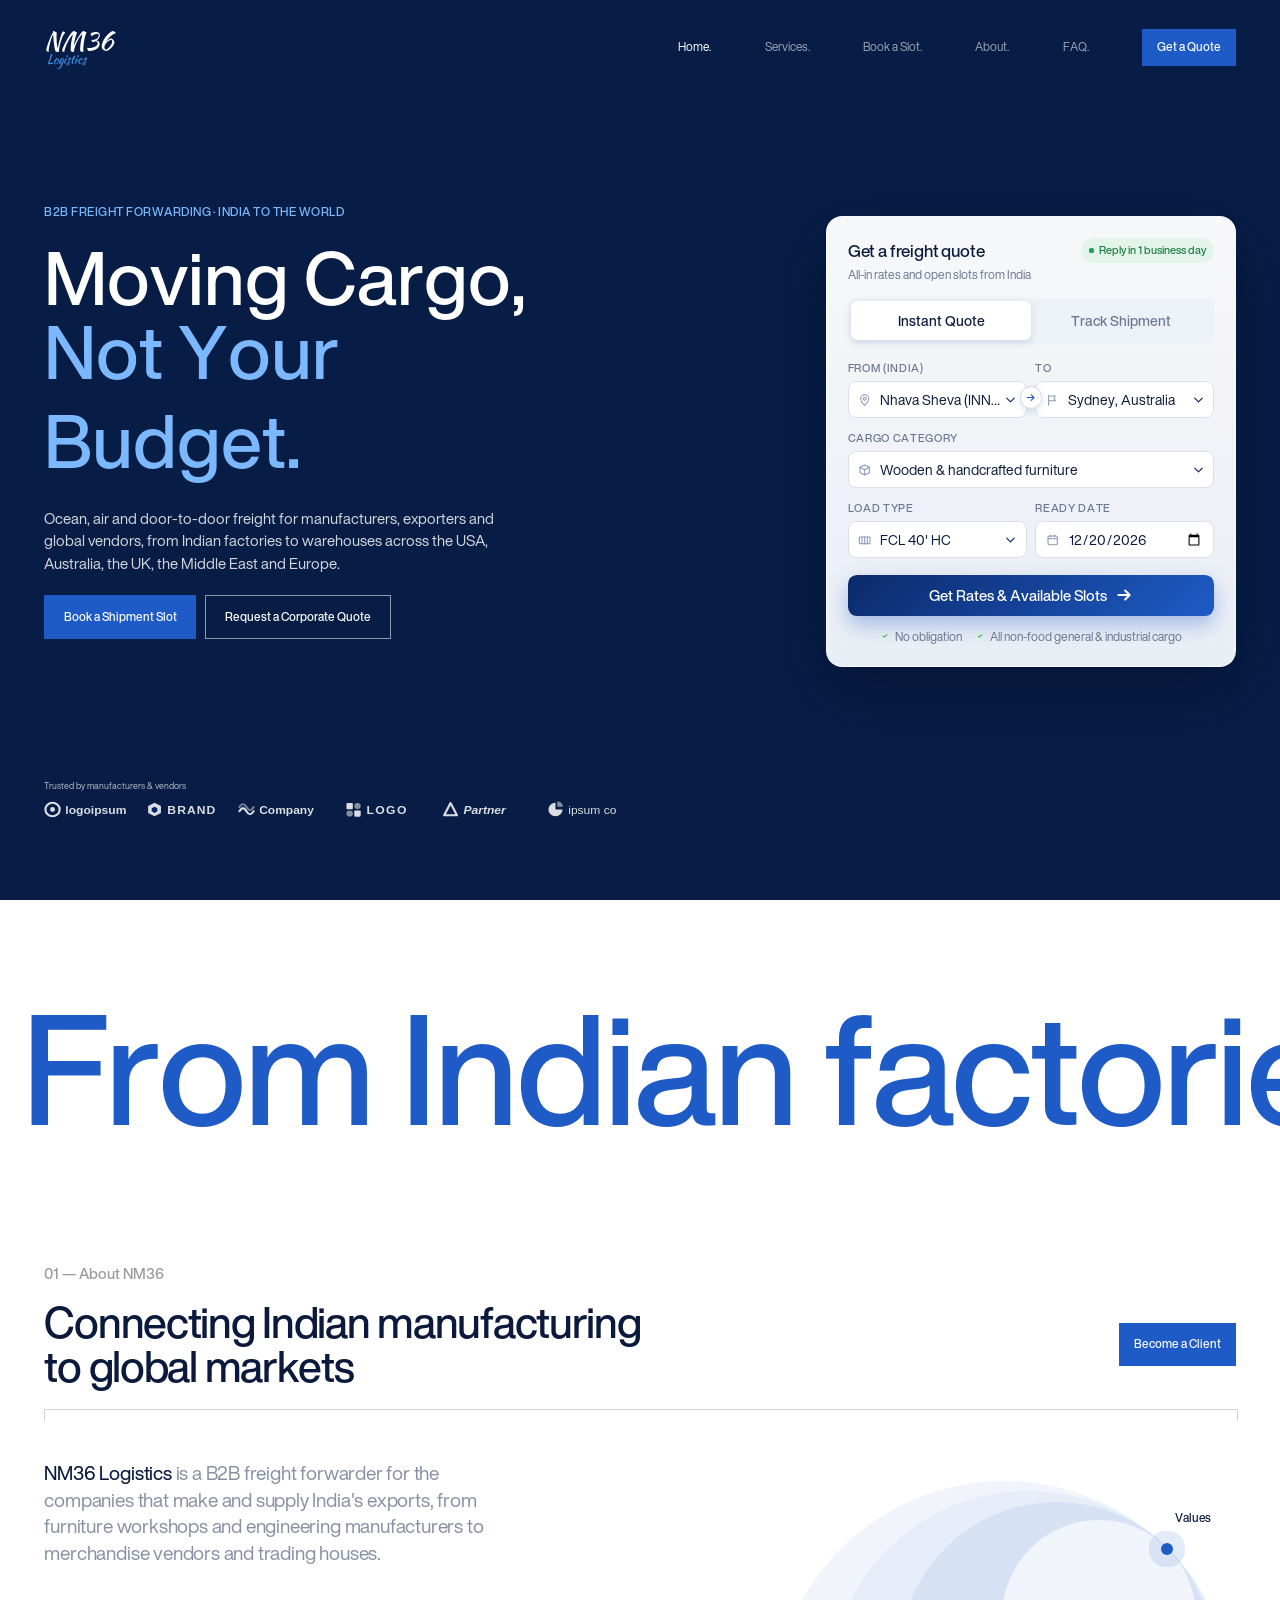
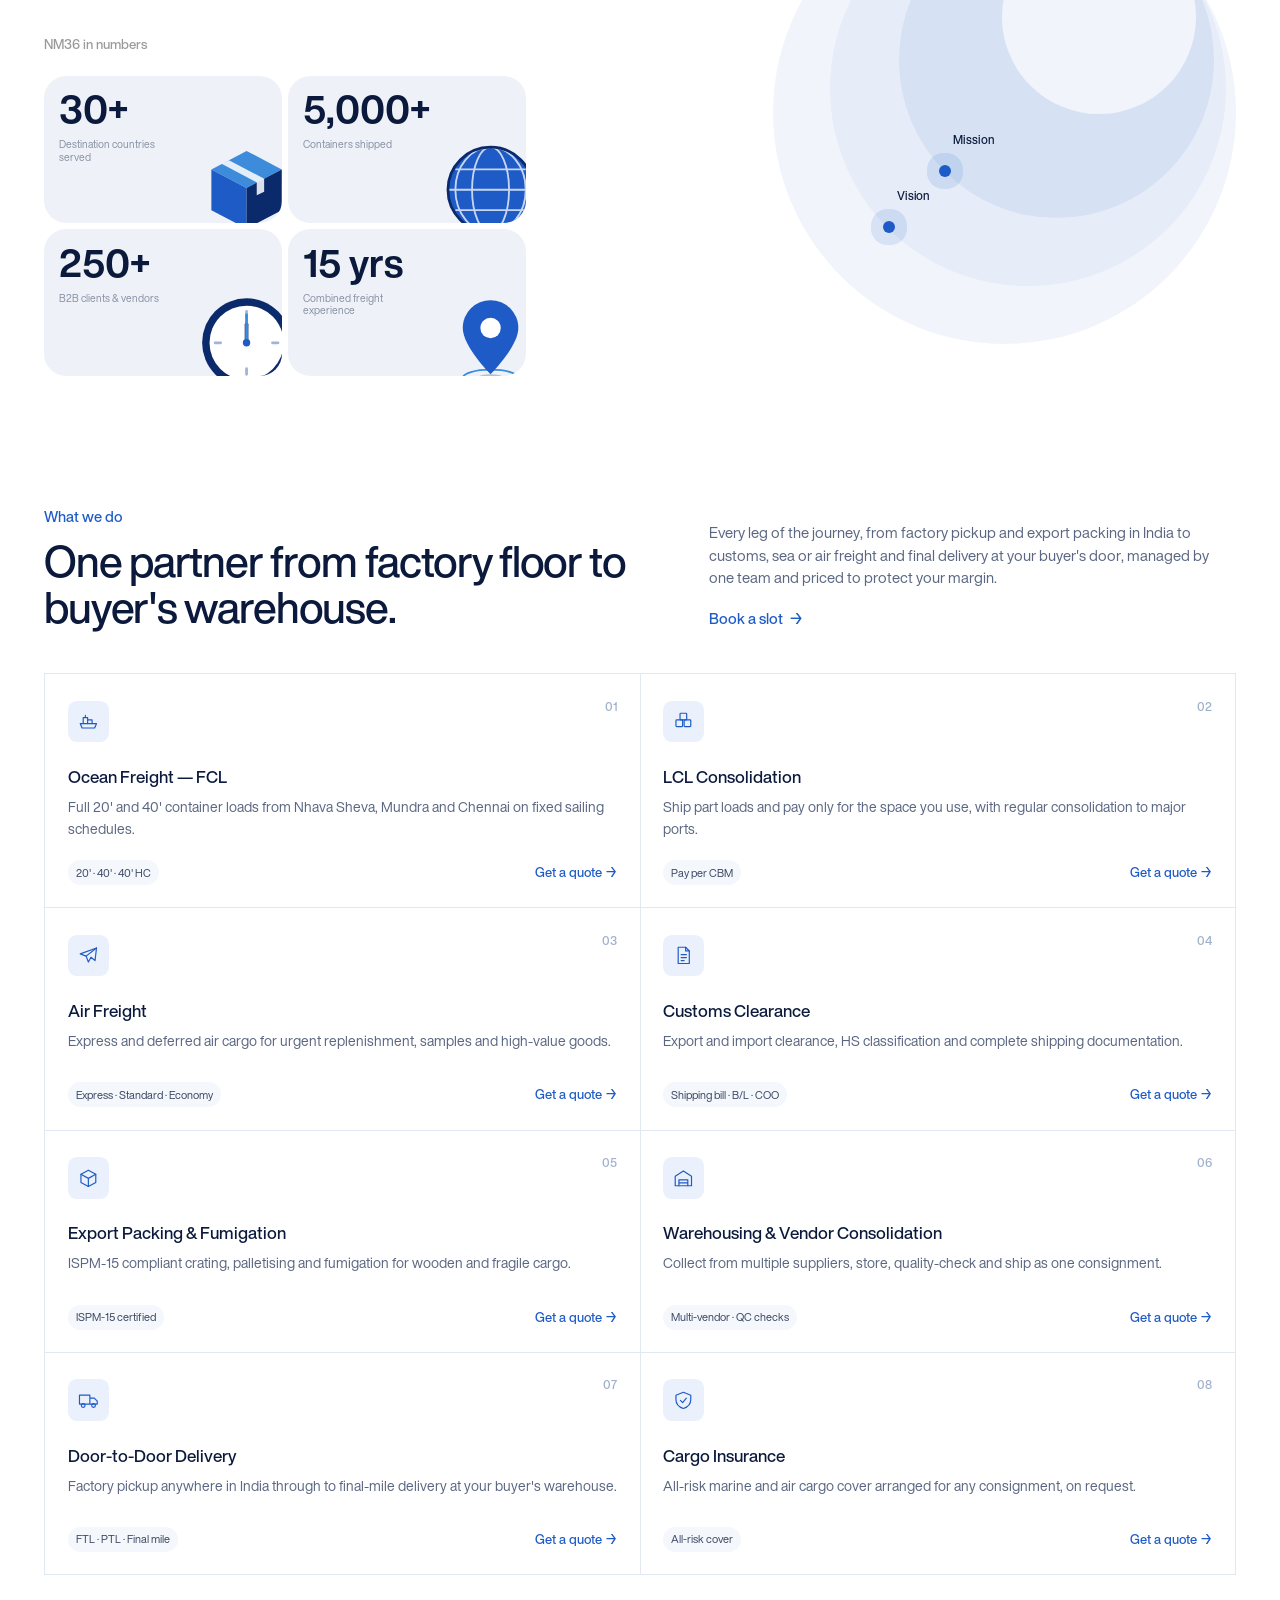
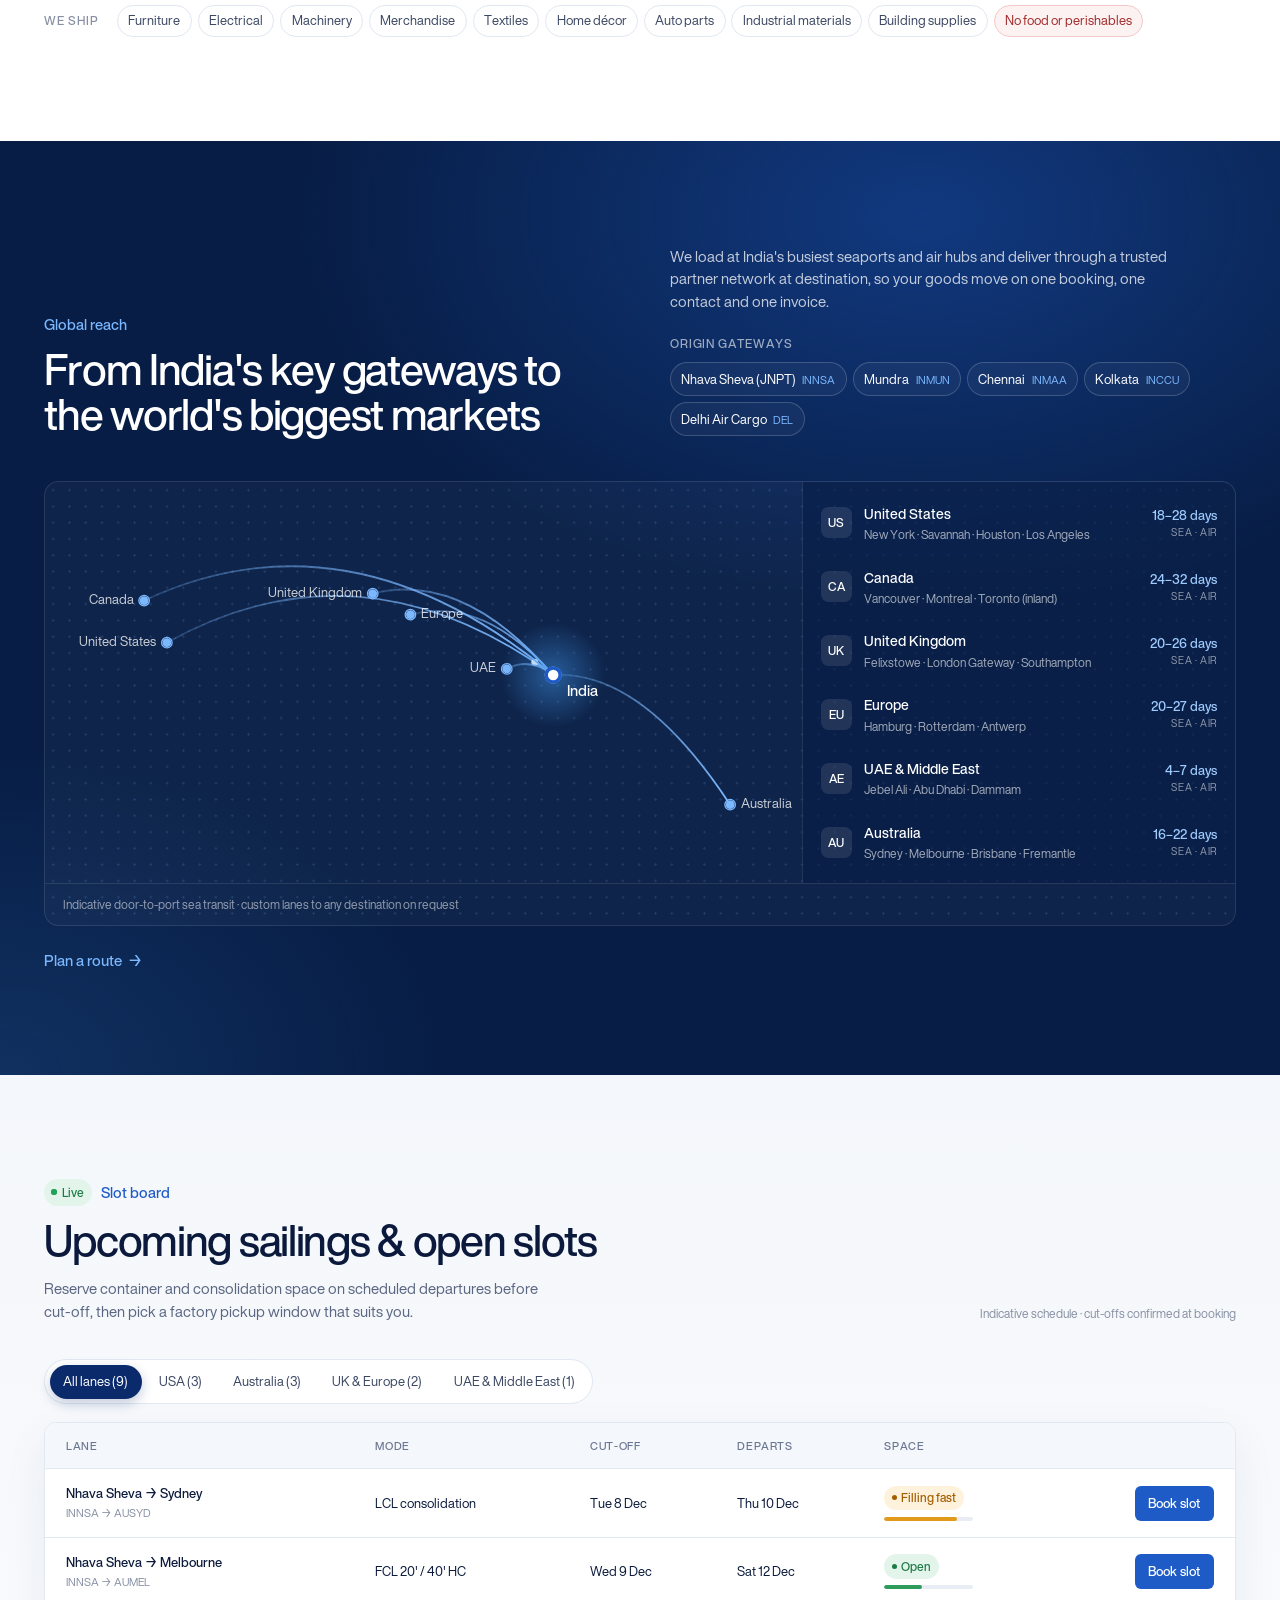
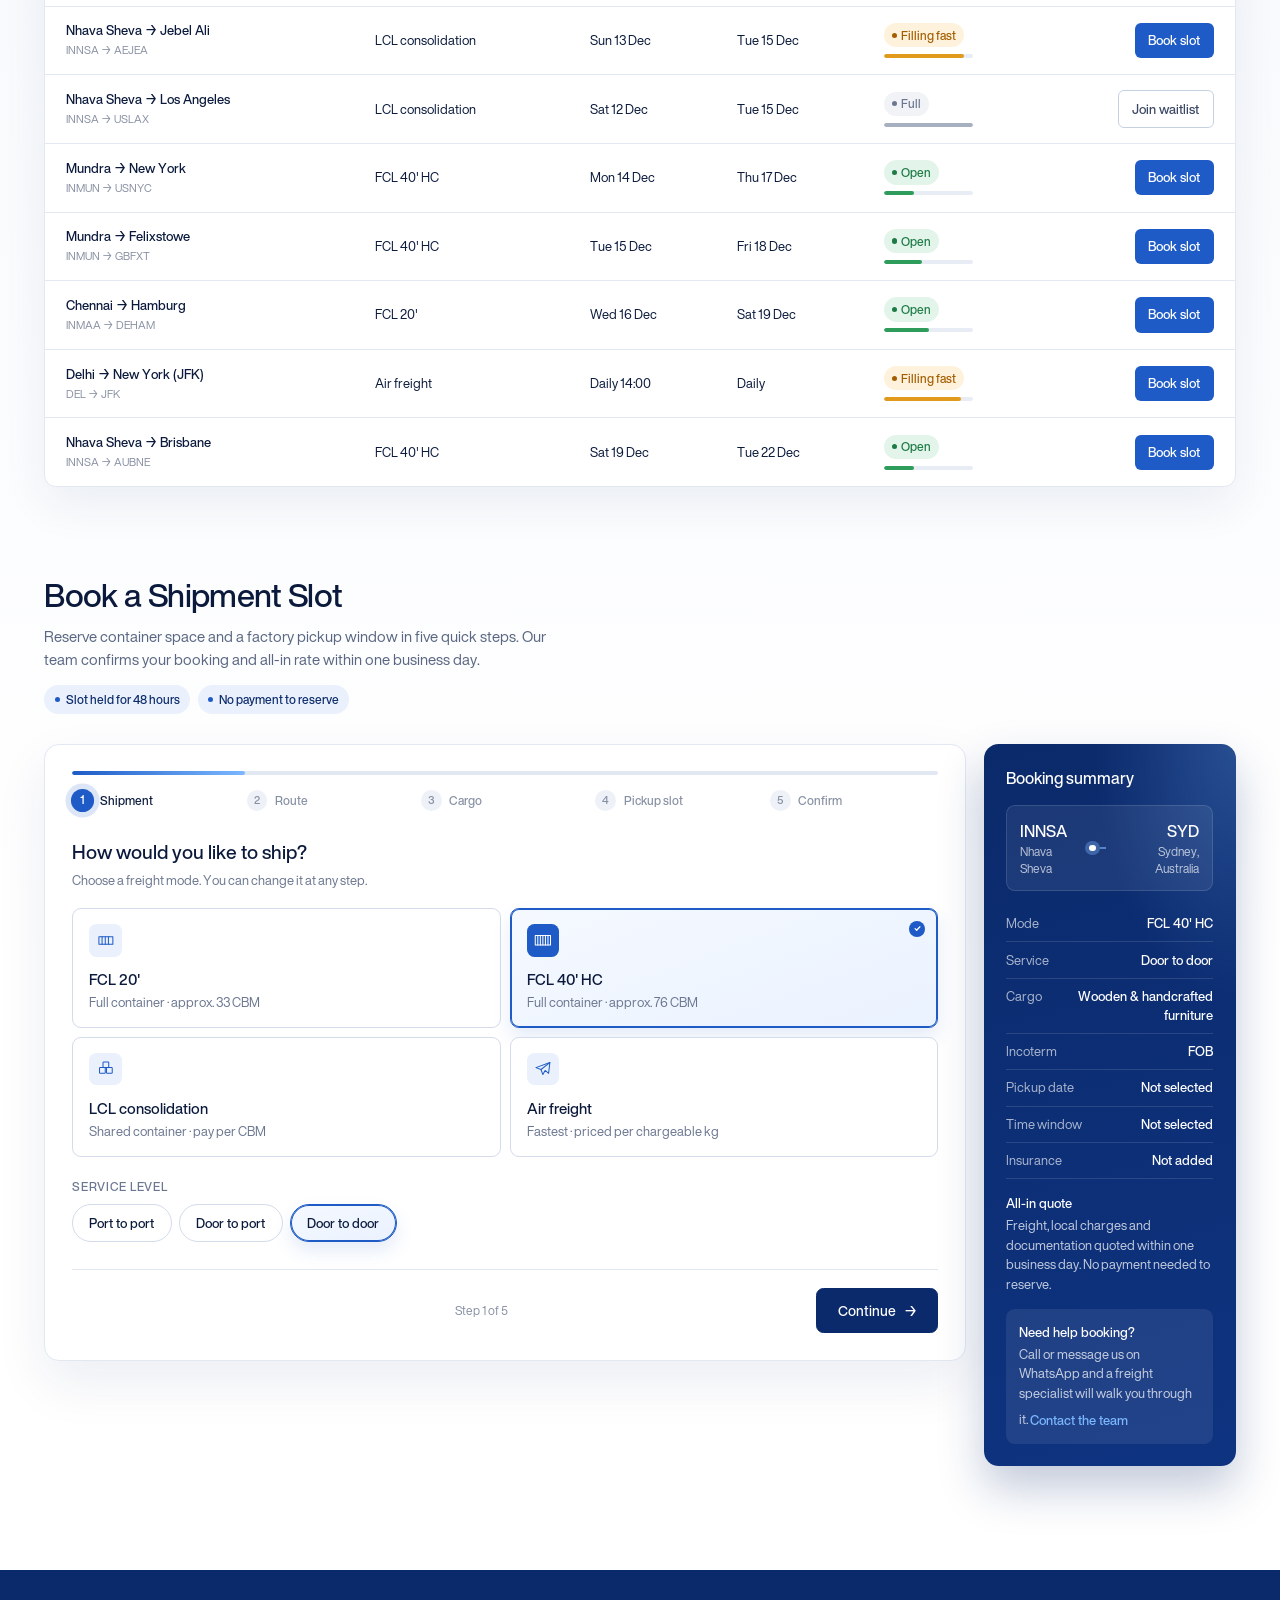
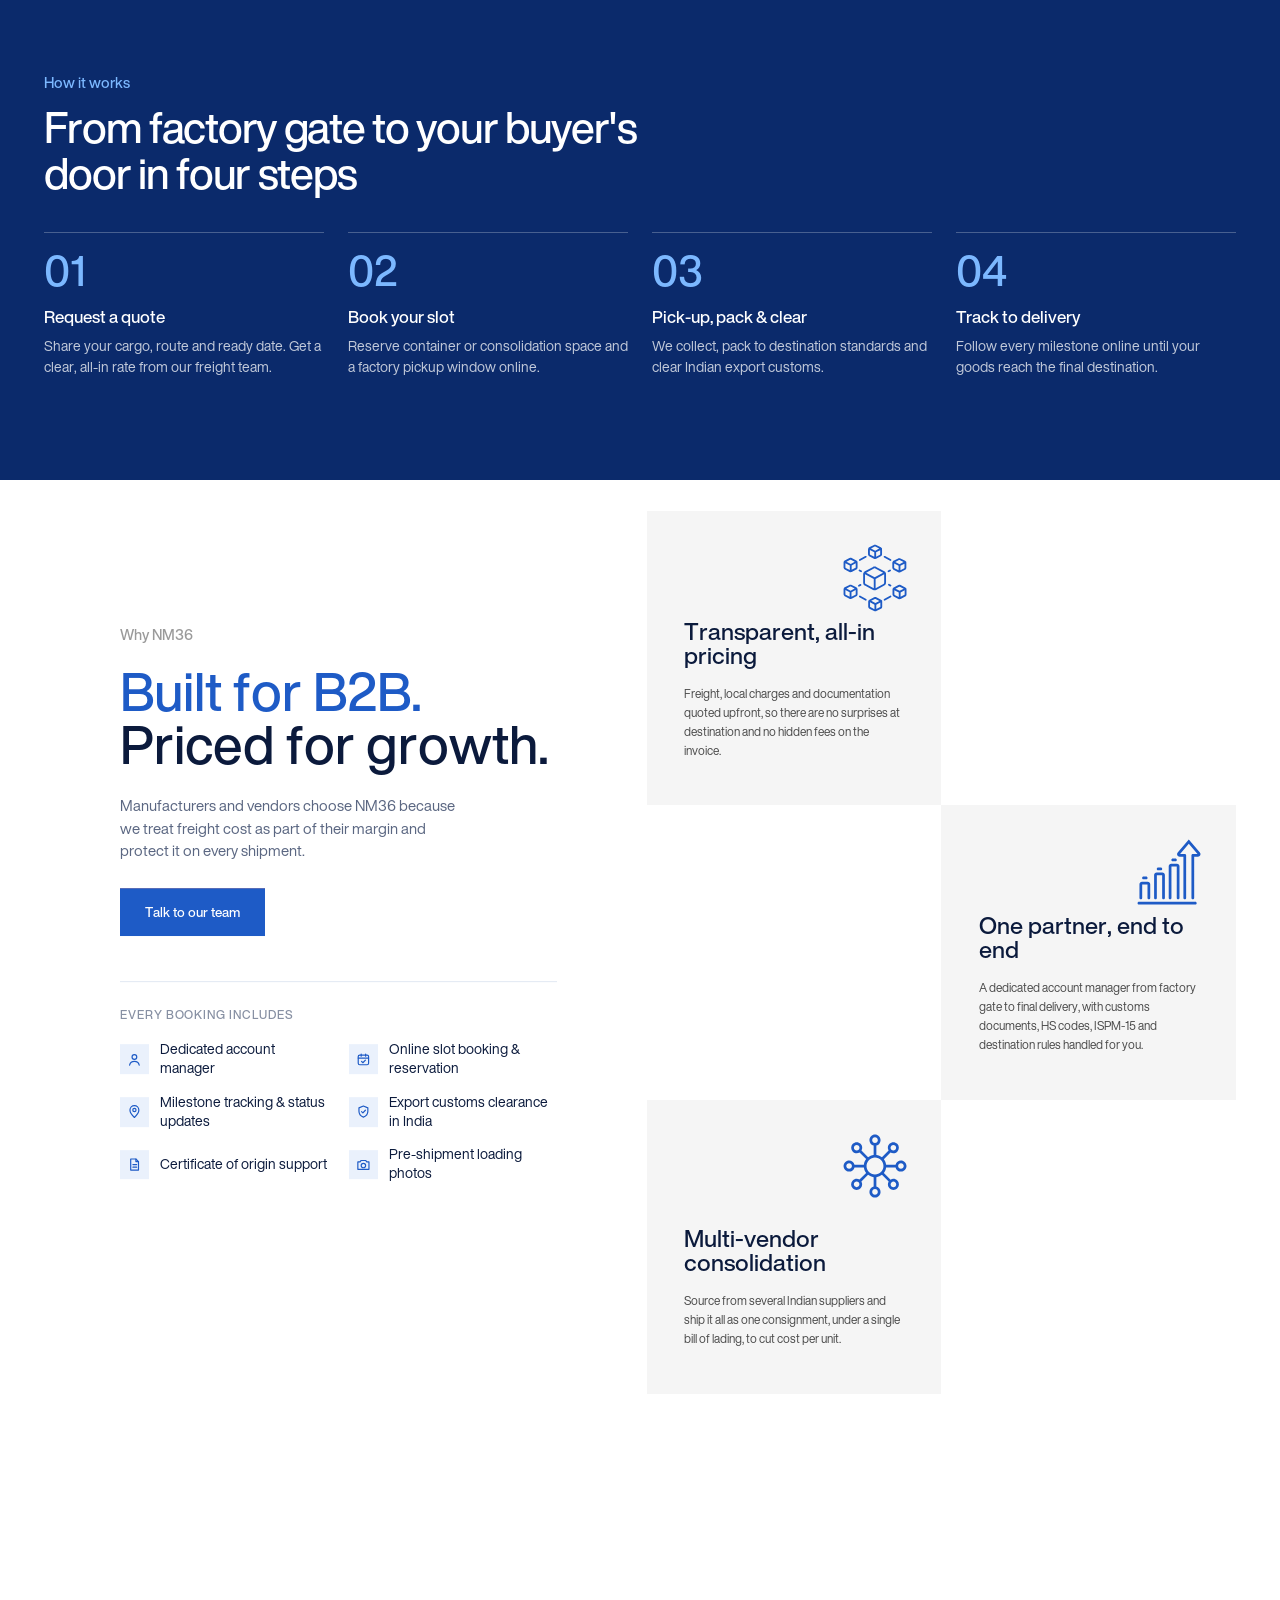
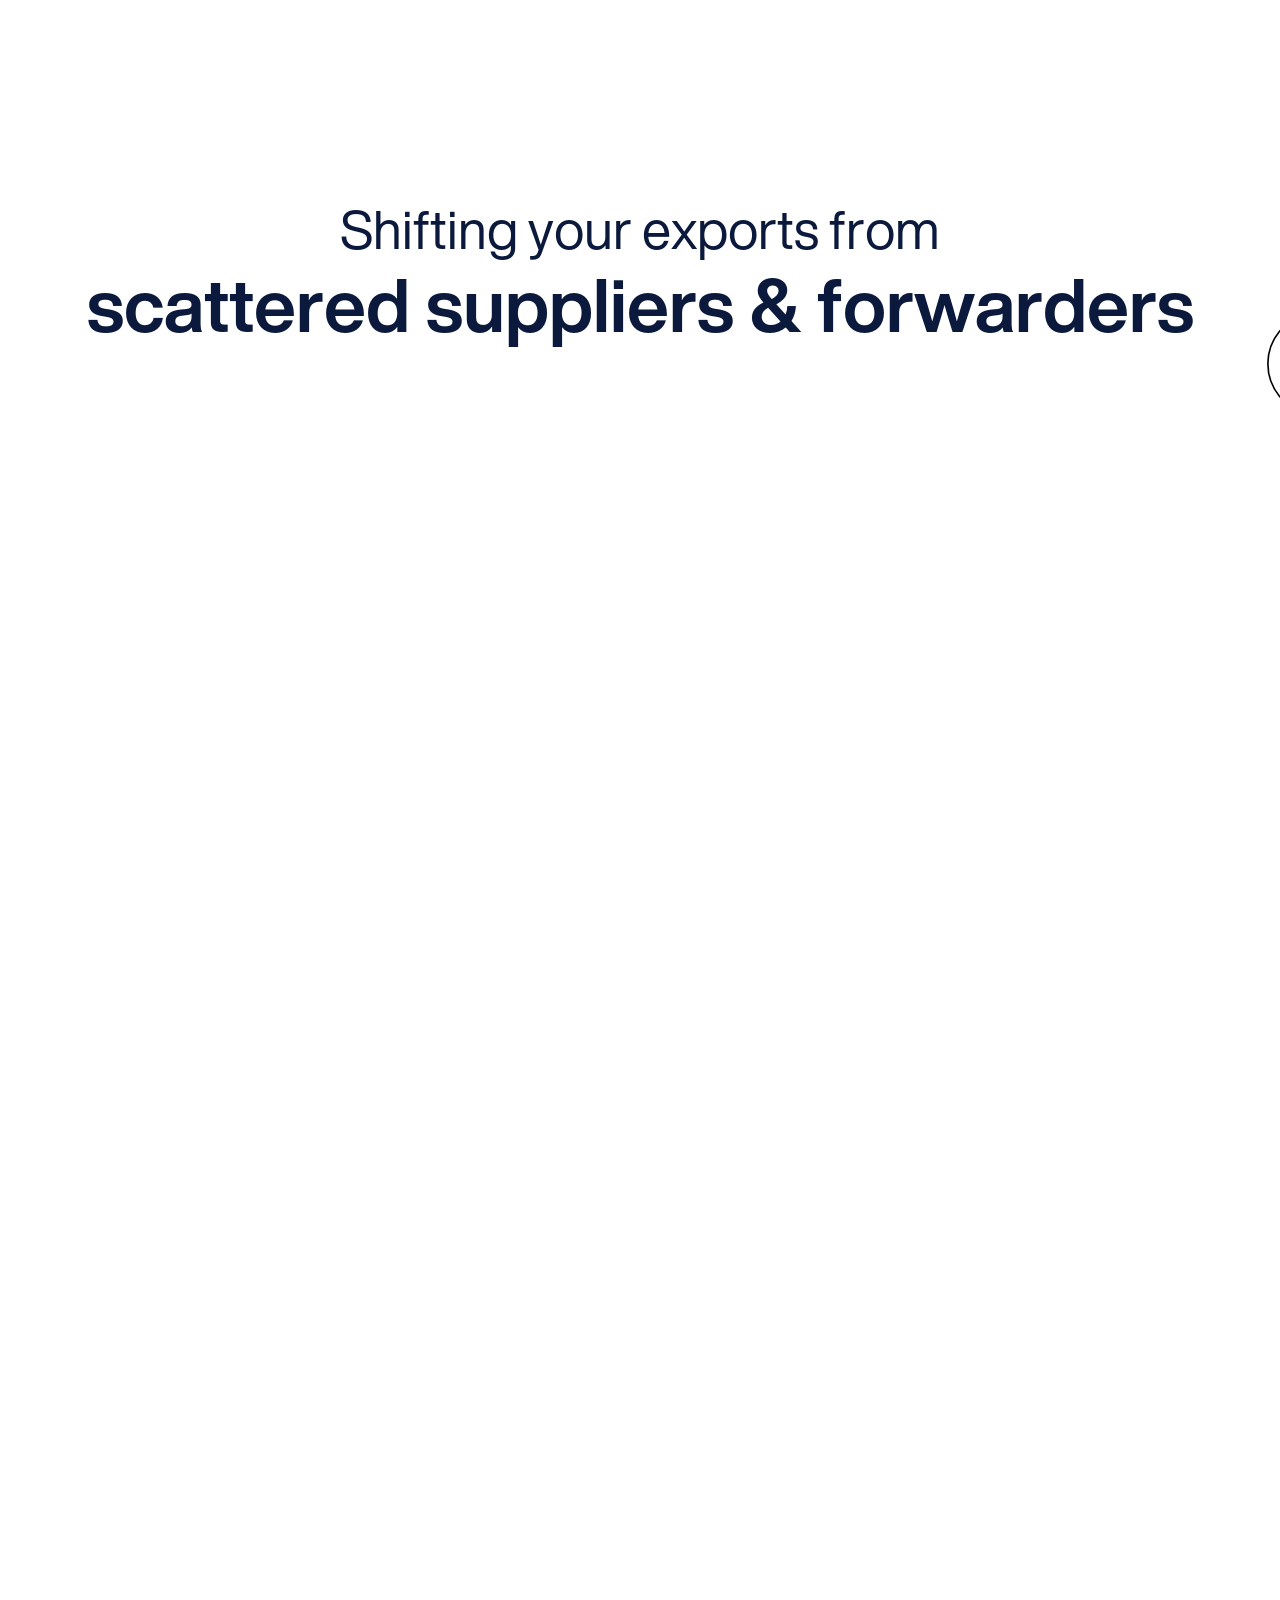
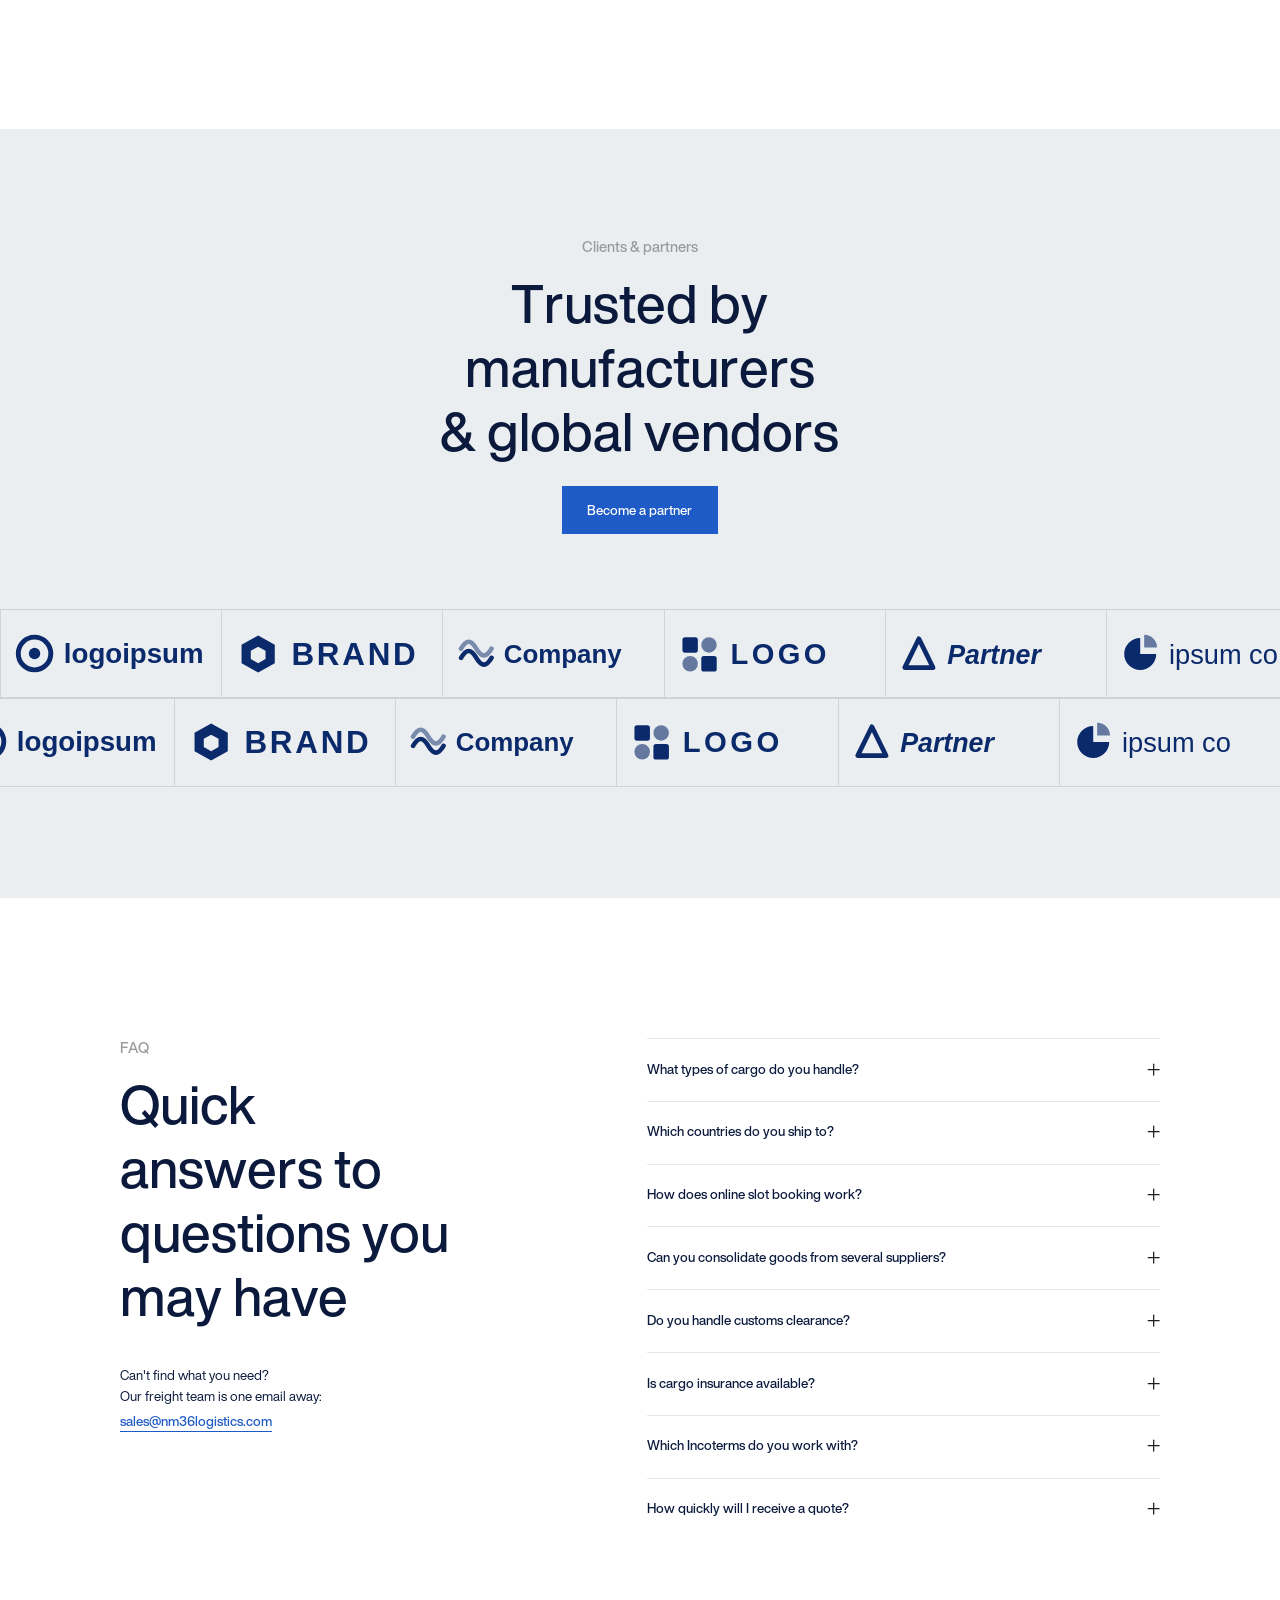
==== commit e65771a5: "latest" ====
--- a/index.html
+++ b/index.html
@@ -1,3 +1,3 @@
 <!DOCTYPE html><html lang="en">
-<head><meta charset="utf-8"><meta name="viewport" content="width=device-width, initial-scale=1.0"><title>NM36 Logistics</title><meta property="og:image" content="nm36-logo.png"><meta property="og:site_name" content="NM36 Logistics"><link rel="icon" type="image/png" sizes="32x32" href="nm36-logo.png"><meta name="description" content="NM36 Logistics: B2B freight forwarding from India to the world. Ocean, air, customs clearance and door-to-door delivery for manufacturers, exporters and global vendors."><link rel="stylesheet" href="index.78ddb5e8.css"><link rel="preconnect" href="https://fonts.googleapis.com"><link rel="preconnect" href="https://fonts.gstatic.com" crossorigin><link rel="stylesheet" href="https://fonts.googleapis.com/css2?family=Kaushan+Script&display=swap"><link rel="stylesheet" href="nm36-theme.css"><link rel="stylesheet" href="nm36-content.css"><script>document.documentElement.classList.add("nm-js")</script><script src="index.d13a8d90.js"></script></head><body> <div class="wrapper" data-barba="wrapper">  <div class="contact popup"> <div class="popup__overlay"></div> <div class="popup__main" data-lenis-prevent> <form action="#" class="popup__main-form"> <div class="popup__main-head"> <h3 class="h4 heading heading-f-lh popup__main-head-title"> Request a quote </h3> <div class="popup__main-head-txt txt txt-18"> Tell us what you're shipping, from where and to where. Our freight team will reply with an all-in rate and available slots, usually within one business day. </div> </div> <div class="popup__main-contact"> <div class="popup__main-contact-label txt txt-18"> Or just wanna say hi? </div> <a href="mailto:sales@nm36logistics.com" class="hover-un popup__main-contact-link txt txt-24"> sales@nm36logistics.com </a> </div> <div class="popup__main-form-inner"> <div class="input-wrap"> <input type="text" class="input-field txt txt-18" name="name" placeholder="Your name" required> <div class="input-field-line"></div> </div> <div class="input-wrap"> <input type="email" class="input-field txt txt-18" name="email" placeholder="Your email" required> <div class="input-field-line"></div> </div> <div class="input-wrap textarea-wrap"> <textarea name="message" cols="30" rows="3" class="input-field txt txt-18" placeholder="Message"></textarea> <div class="input-field-line"></div> </div> <input type="text" class="honey-input" name="blablabla"> </div> <div class="hidden popup__main-form-success"> <p class="popup__main-form-success-txt txt txt-24 txt-med"> Thank <span data-form-name="#">there</span>, <br><br> Your request has reached the NM36 freight team. We'll get back to you within one business day. <br><br> Best regards, <br>NM36 Logistics </p> </div> <button type="submit" class="arr-hover popup__main-submit"> <div class="popup__main-submit-inner popup__main-submit-inner-default"> <div class="h6 heading heading-bold popup__main-submit-inner-txt">Send message</div> <div class="arr-wrap arr-wrap-32"> <div class="arr-ic-main icon icon-32"> <svg width="32" height="32" viewbox="0 0 32 32" fill="none" xmlns="http://www.w3.org/2000/svg"> <path fill-rule="evenodd" clip-rule="evenodd" d="M30.4401 3.68089L3.00001 31.121L0.878693 28.9997L28.3188 1.55957L30.4401 3.68089Z" fill="currentColor"></path> <path fill-rule="evenodd" clip-rule="evenodd" d="M4.5 1.5H30.5V27.5H27.5V4.5H4.5V1.5Z" fill="currentColor"></path> </svg> </div> <div class="arr-ic-clone icon icon-32"> <svg width="32" height="32" viewbox="0 0 32 32" fill="none" xmlns="http://www.w3.org/2000/svg"> <path fill-rule="evenodd" clip-rule="evenodd" d="M30.4401 3.68089L3.00001 31.121L0.878693 28.9997L28.3188 1.55957L30.4401 3.68089Z" fill="currentColor"></path> <path fill-rule="evenodd" clip-rule="evenodd" d="M4.5 1.5H30.5V27.5H27.5V4.5H4.5V1.5Z" fill="currentColor"></path> </svg> </div> </div> </div> <a href="#" class="popup__main-submit-inner popup__main-submit-inner-success" data-popup="close"> <div class="h6 heading heading-bold popup__main-submit-inner-txt">Close the modal</div> <div class="icon icon-32"> <svg width="32" height="32" viewbox="0 0 32 32" fill="none" xmlns="http://www.w3.org/2000/svg"> <path fill-rule="evenodd" clip-rule="evenodd" d="M3.00005 0.736328L16.0001 13.7364L29.0001 0.736328L31.2629 2.99907L18.2628 15.9991L31.2629 28.9992L29.0001 31.2619L16.0001 18.2619L3.00005 31.2619L0.737305 28.9992L13.7373 15.9991L0.737305 2.99907L3.00005 0.736328Z" fill="currentColor"></path> </svg> </div> </a> <div class="popup__main-submit-aspect"></div> </button> </form> <a href="#" class="popup__close" data-popup="close"> <div class="icon icon-32"> <svg width="32" height="32" viewbox="0 0 32 32" fill="none" xmlns="http://www.w3.org/2000/svg"> <path d="M25.1924 6.80664L6.80762 25.1914M6.80762 6.80664L25.1924 25.1914" stroke="currentColor" stroke-width="1.5" stroke-linecap="round" stroke-linejoin="round"></path> </svg> </div> </a> </div> </div> <div class="download popup"> <div class="popup__overlay"></div> <div class="popup__main" data-lenis-prevent> <form action="#" class="popup__main-form"> <div class="popup__main-head"> <h3 class="h4 heading heading-f-lh popup__main-head-title"> Plan a regular export programme </h3> <div class="popup__main-head-txt txt txt-18"> Tell us about your products, volumes and markets. We'll put together contracted rates, a sailing plan and guaranteed monthly slot allocation for your programme.</div> </div> <div class="popup__main-contact"> <div class="popup__main-contact-label txt txt-18"> Or just wanna say hi? </div> <a href="mailto:sales@nm36logistics.com" class="hover-un popup__main-contact-link txt txt-24"> sales@nm36logistics.com </a> </div> <div class="popup__main-form-inner"> <div class="input-wrap"> <input type="text" class="input-field txt txt-18" name="name" placeholder="Your name" required> <div class="input-field-line"></div> </div> <div class="input-wrap"> <input type="email" class="input-field txt txt-18" name="email" placeholder="Your email" required> <div class="input-field-line"></div> </div> <div class="input-wrap textarea-wrap"> <textarea name="message" cols="30" rows="3" class="input-field txt txt-18" placeholder="Route & schedule details"></textarea> <div class="input-field-line"></div> </div> <input type="text" class="honey-input" name="blablabla"> </div> <div class="hidden popup__main-form-success"> <p class="popup__main-form-success-txt txt txt-24 txt-med"> Thank <span data-form-name="#">there</span>, <br><br> Your request has reached the NM36 freight team. We'll get back to you within one business day. <br><br> Best regards, <br>NM36 Logistics </p> </div> <button type="submit" class="arr-hover popup__main-submit"> <div class="popup__main-submit-inner popup__main-submit-inner-default"> <div class="h6 heading heading-bold popup__main-submit-inner-txt">Send message</div> <div class="arr-wrap arr-wrap-32"> <div class="arr-ic-main icon icon-32"> <svg width="32" height="32" viewbox="0 0 32 32" fill="none" xmlns="http://www.w3.org/2000/svg"> <path fill-rule="evenodd" clip-rule="evenodd" d="M30.4401 3.68089L3.00001 31.121L0.878693 28.9997L28.3188 1.55957L30.4401 3.68089Z" fill="currentColor"></path> <path fill-rule="evenodd" clip-rule="evenodd" d="M4.5 1.5H30.5V27.5H27.5V4.5H4.5V1.5Z" fill="currentColor"></path> </svg> </div> <div class="arr-ic-clone icon icon-32"> <svg width="32" height="32" viewbox="0 0 32 32" fill="none" xmlns="http://www.w3.org/2000/svg"> <path fill-rule="evenodd" clip-rule="evenodd" d="M30.4401 3.68089L3.00001 31.121L0.878693 28.9997L28.3188 1.55957L30.4401 3.68089Z" fill="currentColor"></path> <path fill-rule="evenodd" clip-rule="evenodd" d="M4.5 1.5H30.5V27.5H27.5V4.5H4.5V1.5Z" fill="currentColor"></path> </svg> </div> </div> </div> <a href="#" class="popup__main-submit-inner popup__main-submit-inner-success" data-popup="close"> <div class="h6 heading heading-bold popup__main-submit-inner-txt">Close the modal</div> <div class="icon icon-32"> <svg width="32" height="32" viewbox="0 0 32 32" fill="none" xmlns="http://www.w3.org/2000/svg"> <path fill-rule="evenodd" clip-rule="evenodd" d="M3.00005 0.736328L16.0001 13.7364L29.0001 0.736328L31.2629 2.99907L18.2628 15.9991L31.2629 28.9992L29.0001 31.2619L16.0001 18.2619L3.00005 31.2619L0.737305 28.9992L13.7373 15.9991L0.737305 2.99907L3.00005 0.736328Z" fill="currentColor"></path> </svg> </div> </a> <div class="popup__main-submit-aspect"></div> </button> </form> <a href="#" class="popup__close" data-popup="close"> <div class="icon icon-32"> <svg width="32" height="32" viewbox="0 0 32 32" fill="none" xmlns="http://www.w3.org/2000/svg"> <path d="M25.1924 6.80664L6.80762 25.1914M6.80762 6.80664L25.1924 25.1914" stroke="currentColor" stroke-width="1.5" stroke-linecap="round" stroke-linejoin="round"></path> </svg> </div> </a> </div> </div> <div class="event popup"> <div class="popup__overlay"></div> <div class="popup__main" data-lenis-prevent> <a href="#" class="popup__close" data-popup="close"> <div class="icon icon-32"> <svg width="32" height="32" viewbox="0 0 32 32" fill="none" xmlns="http://www.w3.org/2000/svg"> <path d="M25.1924 6.80664L6.80762 25.1914M6.80762 6.80664L25.1924 25.1914" stroke="currentColor" stroke-width="1.5" stroke-linecap="round" stroke-linejoin="round"></path> </svg> </div> </a> <div class="popup__main-event"> <div class="popup__main-event-info"> <div class="img-wrap popup__main-event-info-img" style="--aspect:56%" data-popup-event="thumbnail"> <img src="abt-info-1.c54342e9.jpg" alt="NM36 Logistics team" class="img-abs img-fill" loading="lazy" width="488" height="442"> </div> <div class="h3 heading popup__main-event-title" data-popup-event="name">Event name</div> <div class="popup__main-event-info-item" data-popup-event="date"> <div class="popup__main-event-info-label txt txt-14">Event Date:</div> <div class="popup__main-event-info-title txt txt-16 txt-med"></div> </div> <div class="popup__main-event-info-item" data-popup-event="full_location"> <div class="popup__main-event-info-label txt txt-14">Location:</div> <div class="popup__main-event-info-title txt txt-16 txt-med"></div> </div> <div class="popup__main-event-info-item" data-popup-event="members"> <div class="popup__main-event-info-label txt txt-14">Team member:</div> <div class="popup__main-event-info-title txt txt-16 txt-med"></div> </div> <div class="popup__main-event-info-item" data-popup-event="activities"> <div class="popup__main-event-info-label txt txt-14">Activities:</div> <div class="popup__main-event-info-title txt txt-16 txt-med"></div> </div> <div class="popup__main-event-info-item"> <div class="popup__main-event-info-label txt txt-14">Make an appointment:</div> <a href="mailto:sales@nm36logistics.com" class="popup__main-event-info-title txt txt-16 txt-med">sales@nm36logistics.com</a> </div> </div> <div class="popup__main-event-content"> <div class="h5 heading popup__main-event-title" data-popup-event="name">Event name</div> <span class="p-line"></span> <div class="popup__main-event-richtext txt txt-16" data-popup-event="content"> Event introduction </div> <a href="#" target="_blank" class="popup__main-event-link txt txt-16" data-popup-event="link">Read more</a> </div> </div> </div> </div> <header class="header"> <div class="container"> <a href="index.html" class="header__logo nm36-logo" aria-label="NM36 Logistics home"> <img src="nm36-logo.png" alt="NM36 Logistics" class="nm36-logo__img" onerror="this.style.display='none';this.nextElementSibling.style.display='flex'"> <span class="nm36-logo__text"><span class="nm36-logo__mark">NM36</span><span class="nm36-logo__sub">Logistics</span></span> </a> <div class="header__links"> <div class="header__links-inner"> <a href="index.html" class="header__link txt txt-16" data-link="home">Home.</a> <a class="header__link txt txt-16" href="#services" data-barba-prevent>Services.</a> <a class="header__link txt txt-16" href="#slots" data-barba-prevent>Book a Slot.</a> <a class="header__link txt txt-16" href="#about" data-barba-prevent>About.</a> <a class="header__link txt txt-16" href="#faq" data-barba-prevent>FAQ.</a> </div> <div class="header__links-toggle"> <span class="header__links-toggle-icon header__links-toggle-icon-1"></span> <span class="header__links-toggle-icon header__links-toggle-icon-2"></span> <span class="header__links-toggle-icon header__links-toggle-icon-3"></span> </div> </div> <div class="header_act"> <a href="#" class="btn btn-pri header__btn" data-popup="contact"> <div class="txt txt-16 txt-med"> Get a Quote </div> </a> </div> <a href="#" class="header__toggle"> <span class="header__toggle-icon header__toggle-icon-1"></span> <span class="header__toggle-icon header__toggle-icon-2"></span> <span class="header__toggle-icon header__toggle-icon-3"></span> </a> <nav class="header__nav" data-lenis-prevent> <ul> <li class="header__nav-item"><a href="index.html" data-link="home" class="header__nav-link txt txt-16 txt-med">Home.</a></li> <li class="header__nav-item"><a class="header__nav-link txt txt-16 txt-med" href="#services" data-barba-prevent>Services.</a></li> <li class="header__nav-item"><a class="header__nav-link txt txt-16 txt-med" href="#slots" data-barba-prevent>Book a Slot.</a></li> <li class="header__nav-item"><a class="header__nav-link txt txt-16 txt-med" href="#about" data-barba-prevent>About.</a></li> <li class="header__nav-item"><a class="header__nav-link txt txt-16 txt-med" href="#faq" data-barba-prevent>FAQ.</a></li> <li class="header__nav-item"> <a href="#" class="h6 header__nav-cta heading" data-popup="contact"> Get a Quote <div class="arr-ic-main icon"> <svg width="32" height="32" viewbox="0 0 32 32" fill="none" xmlns="http://www.w3.org/2000/svg"> <path fill-rule="evenodd" clip-rule="evenodd" d="M30.4401 3.68089L3.00001 31.121L0.878693 28.9997L28.3188 1.55957L30.4401 3.68089Z" fill="white"></path> <path fill-rule="evenodd" clip-rule="evenodd" d="M4.5 1.5H30.5V27.5H27.5V4.5H4.5V1.5Z" fill="white"></path> </svg> </div> </a></li> </ul> </nav> </div> </header> <div class="main" data-barba="container" data-barba-namespace="home" data-namespace="home"> <div class="home-hero__wrap"> <div class="home-hero__bg-wrap"> <div class="home-hero__bg-wrap-inner"> <video class="home-hero__bg-vid" id="home-hero-vid" loop preload="auto" autoplay muted playsinline> <source src="hero-720.mp4" type="video/mp4" media="(max-width: 767px)"> <source src="hero-1080.mp4" type="video/mp4"> </video> <div class="home-hero__canvas"></div> </div> </div> <section class="home-hero"> <div class="container grid"> <div class="nm-hero-eyebrow">B2B Freight Forwarding · India to the World</div> <h1 class="h1 heading home-hero__title"> Moving Cargo, <span class="nm-hero-hl">Not Your Budget.</span> </h1> <div class="nm-hero-lead"> <p class="nm-hero-lead__txt">Ocean, air and door-to-door freight for manufacturers, exporters and global vendors, from Indian factories to warehouses across the USA, Australia, the UK, the Middle East and Europe.</p> <div class="nm-hero-lead__ctas"> <a href="#slots" class="btn btn-pri nm-hero-lead__btn" data-barba-prevent><div class="txt txt-16 txt-med">Book a Shipment Slot</div></a> <a href="#" class="nm-hero-lead__btn nm-hero-lead__btn--ghost" data-popup="contact"><div class="txt txt-16 txt-med">Request a Corporate Quote</div></a> </div> </div> <div class="home-hero__backer"> <div class="home-hero__backer-label txt txt-12"> Trusted by manufacturers &amp; vendors </div> <div class="home-hero__backer-inner"> <div class="home-hero__backer-item"> <img src="placeholder-logos/logo-1.svg" alt="Partner logo 1" width="120" height="25"> </div> <div class="home-hero__backer-item"> <img src="placeholder-logos/logo-2.svg" alt="Partner logo 2" width="120" height="25"> </div> <div class="home-hero__backer-item"> <img src="placeholder-logos/logo-3.svg" alt="Partner logo 3" width="120" height="25"> </div> <div class="home-hero__backer-item"> <img src="placeholder-logos/logo-4.svg" alt="Partner logo 4" width="120" height="25"> </div> <div class="home-hero__backer-item"> <img src="placeholder-logos/logo-5.svg" alt="Partner logo 5" width="120" height="25"> </div> <div class="home-hero__backer-item"> <img src="placeholder-logos/logo-6.svg" alt="Partner logo 6" width="120" height="25"> </div> </div> </div> <div class="nm-quote" data-nm-quote> <div class="nm-quote__head"> <div> <div class="nm-quote__title">Get a freight quote</div> <div class="nm-quote__sub">All-in rates and open slots from India</div> </div> <span class="nm-quote__badge"><i></i>Reply in 1 business day</span> </div> <div class="nm-quote__tabs" role="tablist"> <span class="nm-quote__tab-ink" aria-hidden="true"></span> <button type="button" class="nm-quote__tab is-active" role="tab" aria-selected="true" aria-controls="nm-quote-panel" id="nm-quote-tab" data-tab="quote">Instant Quote</button> <button type="button" class="nm-quote__tab" role="tab" aria-selected="false" aria-controls="nm-track-panel" id="nm-track-tab" data-tab="track" tabindex="-1">Track Shipment</button> </div> <form class="nm-quote__panel is-active" id="nm-quote-panel" role="tabpanel" aria-labelledby="nm-quote-tab" data-panel="quote" novalidate> <div class="nm-quote__route"> <div class="nm-quote__field "><label class="nm-quote__label" for="nm-origin">From (India)</label><div class="nm-quote__control"><svg class="nm-quote__ico" width="18" height="18" viewBox="0 0 20 20" fill="none" aria-hidden="true"><g stroke="currentColor" stroke-width="1.6" stroke-linecap="round" stroke-linejoin="round"><path d="M10 18s6-5.3 6-10a6 6 0 1 0-12 0c0 4.7 6 10 6 10Z"/><circle cx="10" cy="8" r="2.2"/></g></svg><select class="nm-quote__input" id="nm-origin" name="origin"><option selected>Nhava Sheva (INNSA)</option><option>Mundra (INMUN)</option><option>Chennai (INMAA)</option><option>Kolkata (INCCU)</option><option>Delhi Air Cargo (DEL)</option></select></div></div><span class="nm-quote__route-arrow" aria-hidden="true"><svg width="16" height="16" viewBox="0 0 16 16" fill="none"><path d="M3 8h10M9 4l4 4-4 4" stroke="currentColor" stroke-width="1.6" stroke-linecap="round" stroke-linejoin="round"/></svg></span><div class="nm-quote__field "><label class="nm-quote__label" for="nm-destination">To</label><div class="nm-quote__control"><svg class="nm-quote__ico" width="18" height="18" viewBox="0 0 20 20" fill="none" aria-hidden="true"><g stroke="currentColor" stroke-width="1.6" stroke-linecap="round" stroke-linejoin="round"><path d="M4 18V3M4 4h10l-2 3.5L14 11H4"/></g></svg><select class="nm-quote__input" id="nm-destination" name="destination"><option>Los Angeles, USA</option><option>New York, USA</option><option>Savannah, USA</option><option>Houston, USA</option><option selected>Sydney, Australia</option><option>Melbourne, Australia</option><option>Brisbane, Australia</option><option>Fremantle, Australia</option><option>Felixstowe, UK</option><option>London Gateway, UK</option><option>Jebel Ali, UAE</option><option>Dammam, Saudi Arabia</option><option>Hamburg, Germany</option><option>Rotterdam, Netherlands</option><option>Antwerp, Belgium</option><option>Vancouver, Canada</option><option>Montreal, Canada</option></select></div></div></div> <div class="nm-quote__grid"> <div class="nm-quote__field nm-quote__field--wide"><label class="nm-quote__label" for="nm-cargo">Cargo category</label><div class="nm-quote__control"><svg class="nm-quote__ico" width="18" height="18" viewBox="0 0 20 20" fill="none" aria-hidden="true"><g stroke="currentColor" stroke-width="1.6" stroke-linecap="round" stroke-linejoin="round"><path d="M10 2.5 17 6v8l-7 3.5L3 14V6Z"/><path d="M3 6l7 3.5L17 6M10 9.5v8"/></g></svg><select class="nm-quote__input" id="nm-cargo" name="cargo"><option selected>Wooden &amp; handcrafted furniture</option><option>Electrical &amp; electronics</option><option>Mechanical &amp; machinery</option><option>Merchandise &amp; retail goods</option><option>Textiles &amp; apparel</option><option>Home décor &amp; handicrafts</option><option>Auto components</option><option>Industrial materials</option><option>Hardware &amp; building supplies</option></select></div></div><div class="nm-quote__field "><label class="nm-quote__label" for="nm-load">Load type</label><div class="nm-quote__control"><svg class="nm-quote__ico" width="18" height="18" viewBox="0 0 20 20" fill="none" aria-hidden="true"><g stroke="currentColor" stroke-width="1.6" stroke-linecap="round" stroke-linejoin="round"><rect x="2" y="5.5" width="16" height="10" rx="1"/><path d="M6 5.5v10M10 5.5v10M14 5.5v10"/></g></svg><select class="nm-quote__input" id="nm-load" name="load"><option>FCL 20'</option><option selected>FCL 40' HC</option><option>LCL consolidation</option><option>Air freight</option></select></div></div><div class="nm-quote__field "><label class="nm-quote__label" for="nm-date">Ready date</label><div class="nm-quote__control"><svg class="nm-quote__ico" width="18" height="18" viewBox="0 0 20 20" fill="none" aria-hidden="true"><g stroke="currentColor" stroke-width="1.6" stroke-linecap="round" stroke-linejoin="round"><rect x="3" y="4" width="14" height="13" rx="2"/><path d="M3 8h14M7 2.5v3M13 2.5v3"/></g></svg><input class="nm-quote__input" type="date" id="nm-date" name="date" required></div></div></div> <button type="submit" class="nm-quote__submit"><span>Get Rates &amp; Available Slots</span><svg width="18" height="18" viewBox="0 0 16 16" fill="none" aria-hidden="true"><path d="M3 8h10M9 4l4 4-4 4" stroke="currentColor" stroke-width="1.8" stroke-linecap="round" stroke-linejoin="round"/></svg></button> <ul class="nm-quote__note"><li>No obligation</li><li>All non-food general &amp; industrial cargo</li></ul> </form> <form class="nm-quote__panel" id="nm-track-panel" role="tabpanel" aria-labelledby="nm-track-tab" data-panel="track" hidden novalidate> <p class="nm-quote__track-intro">Follow every milestone from factory pickup to final delivery.</p> <div class="nm-quote__grid"> <div class="nm-quote__field nm-quote__field--wide"><label class="nm-quote__label" for="nm-track">Booking, B/L or container number</label><div class="nm-quote__control"><svg class="nm-quote__ico" width="18" height="18" viewBox="0 0 20 20" fill="none" aria-hidden="true"><g stroke="currentColor" stroke-width="1.6" stroke-linecap="round" stroke-linejoin="round"><circle cx="9" cy="9" r="5.5"/><path d="m13 13 4.5 4.5"/></g></svg><input class="nm-quote__input" type="text" id="nm-track" name="tracking" placeholder="e.g. NM36-SH-48213" autocomplete="off" required></div></div></div> <button type="submit" class="nm-quote__submit"><span>Track Shipment</span><svg width="18" height="18" viewBox="0 0 16 16" fill="none" aria-hidden="true"><path d="M3 8h10M9 4l4 4-4 4" stroke="currentColor" stroke-width="1.8" stroke-linecap="round" stroke-linejoin="round"/></svg></button> <ul class="nm-quote__note"><li>Updates at every milestone</li><li>Proof of delivery online</li></ul> </form> <a href="#" class="nm-quote__popup" data-popup="contact" tabindex="-1" aria-hidden="true"></a> </div> <div class="home-hero__sub"> <div class="home-hero__sub-txt txt txt-24 txt-med"> We develop a novel ship to transport freight <span class="txt-hl">more flexibly</span>, <span><span class="txt-hl">with lower emissions</span> and</span> <span class="txt-hl">at lower costs </span>than today. </div> <div class="home-hero__sub-caption"> <div class="home-hero__sub-caption-item txt txt-16">Scroll down to discover how it works<span class="txt-hl"> • </span></div> <div class="home-hero__sub-caption-item txt txt-16">Scroll down to discover how it works<span class="txt-hl"> • </span></div> </div> </div> </div> </section> <div class="home-hero-ph" data-logo-main="dark"> </div> </div> <section class="nm-focused" aria-label="From Indian factories to global markets"> <div class="nm-marquee" data-nm-marquee data-duration="20"> <div class="nm-marquee__track"> <p class="nm-focused__text">From Indian factories to global markets ·</p> </div> </div> </section>  <section class="nm-about" id="about"> <div class="container"> <div class="nm-about__label txt txt-20 txt-med">01 — About NM36</div> <div class="nm-about__head"> <h2 class="nm-about__title">Connecting Indian manufacturing<br>to global markets</h2> <a href="#" class="btn btn-pri nm-about__btn" data-popup="contact"><div class="txt txt-16 txt-med">Become a Client</div></a> </div> <div class="nm-about__content"> <div class="nm-about__left"> <div class="nm-about__slides" aria-live="polite"> <p class="nm-about__fill is-active" data-text="NM36 Logistics">NM36 Logistics is a B2B freight forwarder for the companies that make and supply India's exports, from furniture workshops and engineering manufacturers to merchandise vendors and trading houses.</p> <p class="nm-about__fill" data-text="Our vision">Our vision is to become the most trusted logistics partner for manufacturers and B2B traders shipping from India, giving every factory, large or small, a reliable route to buyers on every continent.</p> <p class="nm-about__fill" data-text="Our mission">Our mission is to move every consignment safely, on schedule and at a cost that keeps our clients competitive, through transparent pricing, proactive communication and complete compliance.</p> <p class="nm-about__fill" data-text="Our values">Our values are simple: all-in quotes with no hidden charges, honest timelines, cost discipline on every route and partnerships that grow from first samples to full-container programmes.</p> </div> <h3 class="nm-about__list-title">NM36 in numbers</h3> <ul class="nm-about__list"> <li class="nm-about__item"> <div class="nm-stat"> <div class="nm-stat__art"><svg viewBox="0 0 120 120" aria-hidden="true"><g class="nm-art-float"><path d="M60 18 98 38 60 58 22 38Z" fill="#3d8bdb"/><path d="M22 38 60 58v44L22 82Z" fill="#1e5bc6"/><path d="M98 38 60 58v44l38-20Z" fill="#0b2a6b"/><path d="M41 28 79 48v14l-8 4V52L33 32Z" fill="#fff" opacity=".85"/></g></svg></div> <div class="nm-stat__body"><h3 class="nm-stat__title">30+</h3><p class="nm-stat__text">Destination countries served</p></div> </div> </li> <li class="nm-about__item"> <div class="nm-stat"> <div class="nm-stat__art"><svg viewBox="0 0 120 120" aria-hidden="true"><circle cx="60" cy="60" r="46" fill="#1e5bc6"/><g fill="none" stroke="#fff" stroke-width="2" opacity=".75"><ellipse class="nm-art-spin-x" cx="60" cy="60" rx="20" ry="46"/><ellipse class="nm-art-spin-x nm-art-delay" cx="60" cy="60" rx="38" ry="46"/><path d="M14 60h92M22 38h76M22 82h76"/></g><circle cx="60" cy="60" r="46" fill="none" stroke="#0b2a6b" stroke-width="3"/></svg></div> <div class="nm-stat__body"><h3 class="nm-stat__title">5,000+</h3><p class="nm-stat__text">Containers shipped</p></div> </div> </li> <li class="nm-about__item"> <div class="nm-stat"> <div class="nm-stat__art"><svg viewBox="0 0 120 120" aria-hidden="true"><circle cx="60" cy="60" r="48" fill="#0b2a6b"/><circle cx="60" cy="60" r="40" fill="#fff"/><g stroke="#9fb4d6" stroke-width="3" stroke-linecap="round"><path d="M60 26v6M60 88v6M26 60h6M88 60h6"/></g><path class="nm-art-hand-slow" d="M60 60V40" stroke="#0b2a6b" stroke-width="4" stroke-linecap="round"/><path class="nm-art-hand-fast" d="M60 60V30" stroke="#3d8bdb" stroke-width="3" stroke-linecap="round"/><circle cx="60" cy="60" r="4" fill="#1e5bc6"/></svg></div> <div class="nm-stat__body"><h3 class="nm-stat__title">250+</h3><p class="nm-stat__text">B2B clients &amp; vendors</p></div> </div> </li> <li class="nm-about__item"> <div class="nm-stat"> <div class="nm-stat__art"><svg viewBox="0 0 120 120" aria-hidden="true"><ellipse class="nm-art-ring" cx="60" cy="98" rx="30" ry="9" fill="none" stroke="#3d8bdb" stroke-width="2"/><ellipse cx="60" cy="98" rx="14" ry="4" fill="#0b2a6b" opacity=".25"/><g class="nm-art-float"><path d="M60 94S30 64 30 44a30 30 0 0 1 60 0c0 20-30 50-30 50Z" fill="#1e5bc6"/><circle cx="60" cy="44" r="11" fill="#fff"/></g></svg></div> <div class="nm-stat__body"><h3 class="nm-stat__title">15 yrs</h3><p class="nm-stat__text">Combined freight experience</p></div> </div> </li> </ul> </div> <div class="nm-about__right"> <div class="nm-graph" data-nm-graph> <div class="nm-graph__box"> <div class="nm-circle" data-index="0" style="width:100%;height:100%;top:0.000%;right:0.000%"></div> <div class="nm-circle" data-index="1" data-center="225" style="width:85.4%;height:85.4%;top:2.138%;right:2.138%"><span class="nm-point" data-label="Manufacturers" data-degree="150"></span> <span class="nm-point nm-point--main" data-label="Vision" data-degree="225"></span> <span class="nm-point" data-label="B2B traders" data-degree="265"></span> <span class="nm-point" data-label="Every continent" data-degree="300"></span></div> <div class="nm-circle" data-index="2" data-center="225" style="width:68.14%;height:68.14%;top:4.666%;right:4.666%"><span class="nm-point" data-label="Safe" data-degree="140"></span> <span class="nm-point" data-label="On schedule" data-degree="175"></span> <span class="nm-point nm-point--main" data-label="Mission" data-degree="225"></span> <span class="nm-point" data-label="Cost-competitive" data-degree="265"></span> <span class="nm-point" data-label="Compliant" data-degree="290"></span></div> <div class="nm-circle" data-index="3" data-center="45" style="width:42%;height:42%;top:8.494%;right:8.494%"><span class="nm-point nm-point--main" data-label="Values" data-degree="45"></span> <span class="nm-point" data-label="Transparency" data-degree="130"></span> <span class="nm-point" data-label="Reliability" data-degree="205"></span> <span class="nm-point" data-label="Partnership" data-degree="270"></span></div> </div> </div> </div> </div> </div> </section>     <section class="nm-sec nm-services" id="services"> <div class="container"> <div class="nm-services__head" data-nm-reveal> <div> <div class="nm-sec__label txt txt-20 txt-med">What we do</div> <h2 class="nm-sec__title">One partner from factory floor to buyer's warehouse.</h2> </div> <div class="nm-services__intro"> <p class="nm-sec__sub">Every leg of the journey, from factory pickup and export packing in India to customs, sea or air freight and final delivery at your buyer's door, managed by one team and priced to protect your margin.</p> <a href="#slots" class="nm-link-arrow" data-barba-prevent>Book a slot <span aria-hidden="true">→</span></a> </div> </div> <ul class="nm-services__grid"><li class="nm-svc" data-nm-reveal style="--d:0ms"> <span class="nm-svc__num">01</span> <span class="nm-svc__icon"><svg width="28" height="28" viewBox="0 0 28 28" fill="none" aria-hidden="true"><g stroke="currentColor" stroke-width="1.6" stroke-linecap="round" stroke-linejoin="round"><path d="M3 17h22l-2.5 6h-17Z"/><path d="M7 17V9h6v8M13 12h6v5M10 6v3"/></g></svg></span> <h3 class="nm-svc__title">Ocean Freight — FCL</h3> <p class="nm-svc__desc">Full 20' and 40' container loads from Nhava Sheva, Mundra and Chennai on fixed sailing schedules.</p> <div class="nm-svc__foot"><span class="nm-svc__tag">20' · 40' · 40' HC</span><a href="#" class="nm-svc__cta" data-popup="contact" aria-label="Get a quote for Ocean Freight — FCL">Get a quote <span aria-hidden="true">→</span></a></div> </li><li class="nm-svc" data-nm-reveal style="--d:80ms"> <span class="nm-svc__num">02</span> <span class="nm-svc__icon"><svg width="28" height="28" viewBox="0 0 28 28" fill="none" aria-hidden="true"><g stroke="currentColor" stroke-width="1.6" stroke-linecap="round" stroke-linejoin="round"><rect x="4" y="12" width="9" height="9" rx="1"/><rect x="15" y="12" width="9" height="9" rx="1"/><rect x="9.5" y="3" width="9" height="9" rx="1"/></g></svg></span> <h3 class="nm-svc__title">LCL Consolidation</h3> <p class="nm-svc__desc">Ship part loads and pay only for the space you use, with regular consolidation to major ports.</p> <div class="nm-svc__foot"><span class="nm-svc__tag">Pay per CBM</span><a href="#" class="nm-svc__cta" data-popup="contact" aria-label="Get a quote for LCL Consolidation">Get a quote <span aria-hidden="true">→</span></a></div> </li><li class="nm-svc" data-nm-reveal style="--d:160ms"> <span class="nm-svc__num">03</span> <span class="nm-svc__icon"><svg width="28" height="28" viewBox="0 0 28 28" fill="none" aria-hidden="true"><g stroke="currentColor" stroke-width="1.6" stroke-linecap="round" stroke-linejoin="round"><path d="M25 4 3 12l8 3 3 8 3.5-6.5L23 21Z"/><path d="M11 15 25 4"/></g></svg></span> <h3 class="nm-svc__title">Air Freight</h3> <p class="nm-svc__desc">Express and deferred air cargo for urgent replenishment, samples and high-value goods.</p> <div class="nm-svc__foot"><span class="nm-svc__tag">Express · Standard · Economy</span><a href="#" class="nm-svc__cta" data-popup="contact" aria-label="Get a quote for Air Freight">Get a quote <span aria-hidden="true">→</span></a></div> </li><li class="nm-svc" data-nm-reveal style="--d:240ms"> <span class="nm-svc__num">04</span> <span class="nm-svc__icon"><svg width="28" height="28" viewBox="0 0 28 28" fill="none" aria-hidden="true"><g stroke="currentColor" stroke-width="1.6" stroke-linecap="round" stroke-linejoin="round"><path d="M7 3h10l5 5v17H7Z"/><path d="M17 3v5h5M11 13h7M11 17h7M11 21h4"/></g></svg></span> <h3 class="nm-svc__title">Customs Clearance</h3> <p class="nm-svc__desc">Export and import clearance, HS classification and complete shipping documentation.</p> <div class="nm-svc__foot"><span class="nm-svc__tag">Shipping bill · B/L · COO</span><a href="#" class="nm-svc__cta" data-popup="contact" aria-label="Get a quote for Customs Clearance">Get a quote <span aria-hidden="true">→</span></a></div> </li><li class="nm-svc" data-nm-reveal style="--d:0ms"> <span class="nm-svc__num">05</span> <span class="nm-svc__icon"><svg width="28" height="28" viewBox="0 0 28 28" fill="none" aria-hidden="true"><g stroke="currentColor" stroke-width="1.6" stroke-linecap="round" stroke-linejoin="round"><path d="M14 3 24 8.5v11L14 25 4 19.5v-11Z"/><path d="M4 8.5l10 5.5 10-5.5M14 14v11"/></g></svg></span> <h3 class="nm-svc__title">Export Packing &amp; Fumigation</h3> <p class="nm-svc__desc">ISPM-15 compliant crating, palletising and fumigation for wooden and fragile cargo.</p> <div class="nm-svc__foot"><span class="nm-svc__tag">ISPM-15 certified</span><a href="#" class="nm-svc__cta" data-popup="contact" aria-label="Get a quote for Export Packing and Fumigation">Get a quote <span aria-hidden="true">→</span></a></div> </li><li class="nm-svc" data-nm-reveal style="--d:80ms"> <span class="nm-svc__num">06</span> <span class="nm-svc__icon"><svg width="28" height="28" viewBox="0 0 28 28" fill="none" aria-hidden="true"><g stroke="currentColor" stroke-width="1.6" stroke-linecap="round" stroke-linejoin="round"><path d="M3 11 14 4l11 7v13H3Z"/><path d="M8 24v-8h12v8M8 20h12"/></g></svg></span> <h3 class="nm-svc__title">Warehousing &amp; Vendor Consolidation</h3> <p class="nm-svc__desc">Collect from multiple suppliers, store, quality-check and ship as one consignment.</p> <div class="nm-svc__foot"><span class="nm-svc__tag">Multi-vendor · QC checks</span><a href="#" class="nm-svc__cta" data-popup="contact" aria-label="Get a quote for Warehousing and Vendor Consolidation">Get a quote <span aria-hidden="true">→</span></a></div> </li><li class="nm-svc" data-nm-reveal style="--d:160ms"> <span class="nm-svc__num">07</span> <span class="nm-svc__icon"><svg width="28" height="28" viewBox="0 0 28 28" fill="none" aria-hidden="true"><g stroke="currentColor" stroke-width="1.6" stroke-linecap="round" stroke-linejoin="round"><path d="M2 7h14v12H2ZM16 11h6l4 4v4H16Z"/><circle cx="7" cy="21" r="2.5"/><circle cx="21" cy="21" r="2.5"/></g></svg></span> <h3 class="nm-svc__title">Door-to-Door Delivery</h3> <p class="nm-svc__desc">Factory pickup anywhere in India through to final-mile delivery at your buyer's warehouse.</p> <div class="nm-svc__foot"><span class="nm-svc__tag">FTL · PTL · Final mile</span><a href="#" class="nm-svc__cta" data-popup="contact" aria-label="Get a quote for Door-to-Door Delivery">Get a quote <span aria-hidden="true">→</span></a></div> </li><li class="nm-svc" data-nm-reveal style="--d:240ms"> <span class="nm-svc__num">08</span> <span class="nm-svc__icon"><svg width="28" height="28" viewBox="0 0 28 28" fill="none" aria-hidden="true"><g stroke="currentColor" stroke-width="1.6" stroke-linecap="round" stroke-linejoin="round"><path d="M14 3 4 7v6c0 6 4.5 10 10 12 5.5-2 10-6 10-12V7Z"/><path d="m10 14 3 3 5-6"/></g></svg></span> <h3 class="nm-svc__title">Cargo Insurance</h3> <p class="nm-svc__desc">All-risk marine and air cargo cover arranged for any consignment, on request.</p> <div class="nm-svc__foot"><span class="nm-svc__tag">All-risk cover</span><a href="#" class="nm-svc__cta" data-popup="contact" aria-label="Get a quote for Cargo Insurance">Get a quote <span aria-hidden="true">→</span></a></div> </li></ul> <div class="nm-services__cargo" data-nm-reveal> <span class="nm-services__cargo-label">We ship</span> <ul><li>Furniture</li><li>Electrical</li><li>Machinery</li><li>Merchandise</li><li>Textiles</li><li>Home décor</li><li>Auto parts</li><li>Industrial materials</li><li>Building supplies</li><li class="is-no">No food or perishables</li></ul> </div> </div> </section> <section class="nm-sec nm-reach" id="reach" data-logo-main="dark"> <div class="container"> <div class="nm-reach__top" data-nm-reveal> <div> <div class="nm-sec__label txt txt-20 txt-med">Global reach</div> <h2 class="nm-sec__title">From India's key gateways to the world's biggest markets</h2> </div> <div> <p class="nm-sec__sub">We load at India's busiest seaports and air hubs and deliver through a trusted partner network at destination, so your goods move on one booking, one contact and one invoice.</p> <div class="nm-reach__gw-title">Origin gateways</div> <ul class="nm-reach__gw"><li>Nhava Sheva (JNPT) <span>INNSA</span></li><li>Mundra <span>INMUN</span></li><li>Chennai <span>INMAA</span></li><li>Kolkata <span>INCCU</span></li><li>Delhi Air Cargo <span>DEL</span></li></ul> </div> </div> <div class="nm-map" data-nm-map data-nm-reveal> <div class="nm-map__canvas"><svg class="nm-map__svg" viewBox="140 20 830 370" role="img" aria-label="Route map: India to the USA, Canada, the UK, Europe, the UAE and Australia"> <defs><radialGradient id="nmGlow" cx="50%" cy="50%" r="50%"><stop offset="0" stop-color="#3d8bdb" stop-opacity=".55"/><stop offset="1" stop-color="#3d8bdb" stop-opacity="0"/></radialGradient><linearGradient id="nmArc" x1="0" x2="1"><stop offset="0" stop-color="#7cb8ff" stop-opacity=".2"/><stop offset="1" stop-color="#7cb8ff"/></linearGradient></defs> <g class="nm-map__route" data-route="us" style="--i:0"> <path class="nm-map__arc-base" d="M703 197 Q483 37 262 160"/> <path class="nm-map__arc" d="M703 197 Q483 37 262 160" pathLength="1"/> <circle class="nm-map__ship" r="4"><animateMotion dur="3.40s" begin="0.00s" repeatCount="indefinite" path="M703 197 Q483 37 262 160"/></circle> </g> <g class="nm-map__route" data-route="ca" style="--i:1"> <path class="nm-map__arc-base" d="M703 197 Q470 3 236 112"/> <path class="nm-map__arc" d="M703 197 Q470 3 236 112" pathLength="1"/> <circle class="nm-map__ship" r="4"><animateMotion dur="3.85s" begin="0.35s" repeatCount="indefinite" path="M703 197 Q470 3 236 112"/></circle> </g> <g class="nm-map__route" data-route="uk" style="--i:2"> <path class="nm-map__arc-base" d="M703 197 Q600 78 497 104"/> <path class="nm-map__arc" d="M703 197 Q600 78 497 104" pathLength="1"/> <circle class="nm-map__ship" r="4"><animateMotion dur="4.30s" begin="0.70s" repeatCount="indefinite" path="M703 197 Q600 78 497 104"/></circle> </g> <g class="nm-map__route" data-route="eu" style="--i:3"> <path class="nm-map__arc-base" d="M703 197 Q622 106 540 128"/> <path class="nm-map__arc" d="M703 197 Q622 106 540 128" pathLength="1"/> <circle class="nm-map__ship" r="4"><animateMotion dur="4.75s" begin="1.05s" repeatCount="indefinite" path="M703 197 Q622 106 540 128"/></circle> </g> <g class="nm-map__route" data-route="ae" style="--i:4"> <path class="nm-map__arc-base" d="M703 197 Q677 176 650 190"/> <path class="nm-map__arc" d="M703 197 Q677 176 650 190" pathLength="1"/> <circle class="nm-map__ship" r="4"><animateMotion dur="5.20s" begin="1.40s" repeatCount="indefinite" path="M703 197 Q677 176 650 190"/></circle> </g> <g class="nm-map__route" data-route="au" style="--i:5"> <path class="nm-map__arc-base" d="M703 197 Q804 191 905 345"/> <path class="nm-map__arc" d="M703 197 Q804 191 905 345" pathLength="1"/> <circle class="nm-map__ship" r="4"><animateMotion dur="5.65s" begin="1.75s" repeatCount="indefinite" path="M703 197 Q804 191 905 345"/></circle> </g><g class="nm-map__node" data-node="us"><circle class="nm-map__pulse" cx="262" cy="160" r="6"/><circle class="nm-map__dot" cx="262" cy="160" r="5"/><text x="250" y="164" text-anchor="end">United States</text></g> <g class="nm-map__node" data-node="ca"><circle class="nm-map__pulse" cx="236" cy="112" r="6"/><circle class="nm-map__dot" cx="236" cy="112" r="5"/><text x="224" y="116" text-anchor="end">Canada</text></g> <g class="nm-map__node" data-node="uk"><circle class="nm-map__pulse" cx="497" cy="104" r="6"/><circle class="nm-map__dot" cx="497" cy="104" r="5"/><text x="485" y="108" text-anchor="end">United Kingdom</text></g> <g class="nm-map__node" data-node="eu"><circle class="nm-map__pulse" cx="540" cy="128" r="6"/><circle class="nm-map__dot" cx="540" cy="128" r="5"/><text x="552" y="132" text-anchor="start">Europe</text></g> <g class="nm-map__node" data-node="ae"><circle class="nm-map__pulse" cx="650" cy="190" r="6"/><circle class="nm-map__dot" cx="650" cy="190" r="5"/><text x="638" y="194" text-anchor="end">UAE</text></g> <g class="nm-map__node" data-node="au"><circle class="nm-map__pulse" cx="905" cy="345" r="6"/><circle class="nm-map__dot" cx="905" cy="345" r="5"/><text x="917" y="349" text-anchor="start">Australia</text></g><g class="nm-map__origin"><circle cx="703" cy="197" r="60" fill="url(#nmGlow)"/><circle class="nm-map__pulse nm-map__pulse--origin" cx="703" cy="197" r="9"/><circle class="nm-map__dot nm-map__dot--origin" cx="703" cy="197" r="8"/><text x="719" y="221">India</text></g> </svg></div> <ul class="nm-map__list"><li data-market="us" tabindex="0" style="--d:0ms"><span class="nm-map__code">US</span><div><strong>United States</strong><span>New York · Savannah · Houston · Los Angeles</span></div><em><b>18–28 days</b>Sea · Air</em></li><li data-market="ca" tabindex="0" style="--d:70ms"><span class="nm-map__code">CA</span><div><strong>Canada</strong><span>Vancouver · Montreal · Toronto (inland)</span></div><em><b>24–32 days</b>Sea · Air</em></li><li data-market="uk" tabindex="0" style="--d:140ms"><span class="nm-map__code">UK</span><div><strong>United Kingdom</strong><span>Felixstowe · London Gateway · Southampton</span></div><em><b>20–26 days</b>Sea · Air</em></li><li data-market="eu" tabindex="0" style="--d:210ms"><span class="nm-map__code">EU</span><div><strong>Europe</strong><span>Hamburg · Rotterdam · Antwerp</span></div><em><b>20–27 days</b>Sea · Air</em></li><li data-market="ae" tabindex="0" style="--d:280ms"><span class="nm-map__code">AE</span><div><strong>UAE &amp; Middle East</strong><span>Jebel Ali · Abu Dhabi · Dammam</span></div><em><b>4–7 days</b>Sea · Air</em></li><li data-market="au" tabindex="0" style="--d:350ms"><span class="nm-map__code">AU</span><div><strong>Australia</strong><span>Sydney · Melbourne · Brisbane · Fremantle</span></div><em><b>16–22 days</b>Sea · Air</em></li></ul> <p class="nm-map__note">Indicative door-to-port sea transit · custom lanes to any destination on request</p> </div> <a href="#slots" class="nm-link-arrow nm-reach__cta" data-barba-prevent>Plan a route <span aria-hidden="true">→</span></a> </div> </section>  <section class="nm-sec nm-slots" id="slots"> <div class="container"> <div class="nm-sec__head" data-nm-reveal> <div> <div class="nm-sec__label txt txt-20 txt-med"><span class="nm-live"><i></i>Live</span> Slot board</div> <h2 class="nm-sec__title">Upcoming sailings &amp; open slots</h2> <p class="nm-sec__sub">Reserve container and consolidation space on scheduled departures before cut-off, then pick a factory pickup window that suits you.</p> </div> <p class="nm-slots__hint">Indicative schedule · cut-offs confirmed at booking</p> </div> <div class="nm-board" data-nm-board data-nm-reveal> <div class="nm-board__filters" role="group" aria-label="Filter lanes"></div> <div class="nm-board__table" role="table" aria-label="Upcoming sailings"> <div class="nm-board__row nm-board__row--head" role="row"><span role="columnheader">Lane</span><span role="columnheader">Mode</span><span role="columnheader">Cut-off</span><span role="columnheader">Departs</span><span role="columnheader">Space</span><span role="columnheader"><span class="nm-vh">Action</span></span></div> <div class="nm-board__body"></div> </div> </div> <div class="nm-book" id="book" data-nm-book> <div class="nm-book__intro" data-nm-reveal> <h3 class="nm-book__title">Book a Shipment Slot</h3> <p class="nm-book__sub">Reserve container space and a factory pickup window in five quick steps. Our team confirms your booking and all-in rate within one business day.</p> <ul class="nm-book__badges"><li>Slot held for 48 hours</li><li>No payment to reserve</li></ul> </div> <div class="nm-book__layout" data-nm-reveal> <form class="nm-book__card" novalidate> <div class="nm-book__progress" aria-hidden="true"><span></span></div> <ol class="nm-book__steps"><li class="nm-book__step is-current" data-step="1"><span>1</span>Shipment</li><li class="nm-book__step" data-step="2"><span>2</span>Route</li><li class="nm-book__step" data-step="3"><span>3</span>Cargo</li><li class="nm-book__step" data-step="4"><span>4</span>Pickup slot</li><li class="nm-book__step" data-step="5"><span>5</span>Confirm</li></ol> <fieldset class="nm-book__panel is-active" data-panel="1"> <legend class="nm-book__q">How would you like to ship?</legend> <p class="nm-book__hint">Choose a freight mode. You can change it at any step.</p> <div class="nm-book__modes"><label class="nm-choice"><input type="radio" name="mode" value="FCL 20'"><span class="nm-choice__box"><span class="nm-choice__icon"><svg width="28" height="28" viewBox="0 0 28 28" fill="none" aria-hidden="true"><g stroke="currentColor" stroke-width="1.6" stroke-linecap="round" stroke-linejoin="round"><path d="M3 9h22v12H3Z"/><path d="M8 9v12M13 9v12M18 9v12"/></g></svg></span><strong>FCL 20'</strong><span>Full container · approx. 33 CBM</span></span></label><label class="nm-choice"><input type="radio" name="mode" value="FCL 40' HC" checked><span class="nm-choice__box"><span class="nm-choice__icon"><svg width="28" height="28" viewBox="0 0 28 28" fill="none" aria-hidden="true"><g stroke="currentColor" stroke-width="1.6" stroke-linecap="round" stroke-linejoin="round"><path d="M2 7h24v15H2Z"/><path d="M6 7v15M10 7v15M14 7v15M18 7v15M22 7v15"/></g></svg></span><strong>FCL 40' HC</strong><span>Full container · approx. 76 CBM</span></span></label><label class="nm-choice"><input type="radio" name="mode" value="LCL consolidation"><span class="nm-choice__box"><span class="nm-choice__icon"><svg width="28" height="28" viewBox="0 0 28 28" fill="none" aria-hidden="true"><g stroke="currentColor" stroke-width="1.6" stroke-linecap="round" stroke-linejoin="round"><rect x="4" y="12" width="9" height="9" rx="1"/><rect x="15" y="12" width="9" height="9" rx="1"/><rect x="9.5" y="3" width="9" height="9" rx="1"/></g></svg></span><strong>LCL consolidation</strong><span>Shared container · pay per CBM</span></span></label><label class="nm-choice"><input type="radio" name="mode" value="Air freight"><span class="nm-choice__box"><span class="nm-choice__icon"><svg width="28" height="28" viewBox="0 0 28 28" fill="none" aria-hidden="true"><g stroke="currentColor" stroke-width="1.6" stroke-linecap="round" stroke-linejoin="round"><path d="M25 4 3 12l8 3 3 8 3.5-6.5L23 21Z"/><path d="M11 15 25 4"/></g></svg></span><strong>Air freight</strong><span>Fastest · priced per chargeable kg</span></span></label></div> <div class="nm-book__label">Service level</div> <div class="nm-book__chips"><label class="nm-choice"><input type="radio" name="service" value="Port to port"><span class="nm-choice__box">Port to port</span></label><label class="nm-choice"><input type="radio" name="service" value="Door to port"><span class="nm-choice__box">Door to port</span></label><label class="nm-choice"><input type="radio" name="service" value="Door to door" checked><span class="nm-choice__box">Door to door</span></label></div> </fieldset> <fieldset class="nm-book__panel" data-panel="2" hidden> <legend class="nm-book__q">Where is it going?</legend> <p class="nm-book__hint">Pick your loading gateway in India and the destination port or city.</p> <div class="nm-book__grid"> <label class="nm-book__field"><span>Origin (India)</span><select class="nm-quote__input" name="origin" data-source="nm-origin"></select></label> <label class="nm-book__field"><span>Destination</span><select class="nm-quote__input" name="destination" data-source="nm-destination"></select></label> <label class="nm-book__field"><span>Incoterm</span><select class="nm-quote__input" name="incoterm"><option>EXW</option><option>FCA</option><option selected>FOB</option><option>CFR</option><option>CIF</option><option>DAP</option><option>DPU</option><option>DDP</option></select></label> </div> </fieldset> <fieldset class="nm-book__panel" data-panel="3" hidden> <legend class="nm-book__q">What are you shipping?</legend> <p class="nm-book__hint">All non-food general and industrial cargo is accepted.</p> <div class="nm-book__grid"> <label class="nm-book__field nm-book__field--wide"><span>Cargo category</span><select class="nm-quote__input" name="cargo" data-source="nm-cargo"></select></label> <label class="nm-book__field"><span>Approx. volume or weight</span><input class="nm-quote__input" name="volume" placeholder="e.g. 2 × 40' HC or 12 CBM"></label> <label class="nm-book__field"><span>Packages</span><input class="nm-quote__input" name="packages" inputmode="numeric" placeholder="e.g. 120 cartons"></label> <label class="nm-book__check nm-book__field--wide"><input type="checkbox" name="insurance"> <span>Add all-risk cargo insurance</span></label> </div> </fieldset> <fieldset class="nm-book__panel" data-panel="4" hidden> <legend class="nm-book__q">Choose a pickup slot</legend> <p class="nm-book__hint">Pick a factory pickup date and time window. Your slot is held for 48 hours while we confirm.</p> <div class="nm-cal"> <div class="nm-cal__head"><span class="nm-cal__range"></span><span class="nm-cal__legend"><i class="is-open"></i>Open <i class="is-limited"></i>Limited <i class="is-full"></i>Full / closed</span></div> <div class="nm-cal__days" role="radiogroup" aria-label="Pickup date"></div> </div> <div class="nm-book__label nm-cal__win-title">Pickup window</div> <div class="nm-cal__windows" role="radiogroup" aria-label="Pickup window"></div> <p class="nm-cal__eta"></p> </fieldset> <fieldset class="nm-book__panel" data-panel="5" hidden> <legend class="nm-book__q">Review &amp; confirm</legend> <p class="nm-book__hint">Check the details below. Sending the request opens a short form for your name and business email.</p> <dl class="nm-book__review"></dl> </fieldset> <p class="nm-book__error" role="alert" hidden></p> <div class="nm-book__nav"> <button type="button" class="nm-book__back" data-act="back">Back</button> <span class="nm-book__count">Step 1 of 5</span> <button type="button" class="nm-book__next" data-act="next">Continue</button> </div> </form> <aside class="nm-book__summary" aria-label="Booking summary"> <div class="nm-book__sum-title">Booking summary</div> <div class="nm-book__route"><div><strong data-sum="originCode">INNSA</strong><span data-sum="originName">Nhava Sheva</span></div><span class="nm-book__route-line" aria-hidden="true"><i></i></span><div><strong data-sum="destCode">AUSYD</strong><span data-sum="destName">Sydney, Australia</span></div></div> <dl><div><dt>Mode</dt><dd data-sum="mode">Not selected</dd></div><div><dt>Service</dt><dd data-sum="service">Not selected</dd></div><div><dt>Cargo</dt><dd data-sum="cargo">Not selected</dd></div><div><dt>Incoterm</dt><dd data-sum="incoterm">Not selected</dd></div><div><dt>Pickup date</dt><dd data-sum="date">Not selected</dd></div><div><dt>Time window</dt><dd data-sum="window">Not selected</dd></div><div><dt>Insurance</dt><dd data-sum="insurance">Not selected</dd></div></dl> <div class="nm-book__sum-note"><strong>All-in quote</strong> Freight, local charges and documentation quoted within one business day. No payment needed to reserve.</div> <div class="nm-book__help"><strong>Need help booking?</strong> Call or message us on WhatsApp and a freight specialist will walk you through it. <a href="#" data-popup="contact">Contact the team</a></div> </aside> </div> </div> </div> </section> <section class="nm-sec nm-how" id="how" data-logo-main="dark"> <div class="container"> <div class="nm-sec__head"> <div> <div class="nm-sec__label txt txt-20 txt-med">How it works</div> <h2 class="nm-sec__title">From factory gate to your buyer's door in four steps</h2>  </div>  </div> <ol class="nm-how__list"><li><span class="nm-how__num">01</span><h3>Request a quote</h3><p>Share your cargo, route and ready date. Get a clear, all-in rate from our freight team.</p></li><li><span class="nm-how__num">02</span><h3>Book your slot</h3><p>Reserve container or consolidation space and a factory pickup window online.</p></li><li><span class="nm-how__num">03</span><h3>Pick-up, pack &amp; clear</h3><p>We collect, pack to destination standards and clear Indian export customs.</p></li><li><span class="nm-how__num">04</span><h3>Track to delivery</h3><p>Follow every milestone online until your goods reach the final destination.</p></li></ol> </div> </section> <section class="home-why" id="why-us"> <div class="container grid"> <div class="home-why__head"> <div class="home-why__label txt txt-20 txt-med"> Why NM36 </div> <h2 class="h3 heading home-why__title"> <span class="txt-hl">Built for B2B.</span> Priced for growth. </h2> <p class="nm-why__sub">Manufacturers and vendors choose NM36 because we treat freight cost as part of their margin and protect it on every shipment.</p> <a href="#" class="btn btn-lg btn-pri home-why__btn" data-popup="contact"> <div class="txt txt-18 txt-med">Talk to our team</div> </a> <div class="nm-why__includes"> <div class="nm-why__includes-title">Every booking includes</div> <ul><li>Dedicated account manager</li><li>Online slot booking &amp; reservation</li><li>Milestone tracking &amp; status updates</li><li>Export customs clearance in India</li><li>Certificate of origin support</li><li>Pre-shipment loading photos</li></ul> </div> </div> <div class="home-why__main"> <div class="home-why__main-wrapper"> <div class="grid home-why__main-list"> <div class="home-why__main-item"> <div class="home-why__main-item-inner"> <div class="home-why__main-item-icon icon icon-100"> <svg width="100" height="100" viewbox="0 0 100 100" fill="none" xmlns="http://www.w3.org/2000/svg"> <path fill-rule="evenodd" clip-rule="evenodd" d="M48.69 5.22134C49.5655 4.94809 50.6161 4.88398 51.4673 5.28248C51.4831 5.28987 51.4987 5.29758 51.5142 5.30562L57.8423 8.59715C57.9433 8.64969 58.0367 8.71579 58.1198 8.79362C58.1414 8.81384 58.1649 8.83553 58.1899 8.85869C58.2757 8.93788 58.38 9.03429 58.4917 9.14819C58.8315 9.22901 59.1359 9.45106 59.3105 9.78492C59.4682 10.0862 59.4908 10.4223 59.4001 10.7241C59.4339 10.8872 59.453 11.0598 59.453 11.2421V18.0446C59.453 18.6613 59.2383 19.2211 58.9624 19.6517C58.6971 20.0657 58.3079 20.4645 57.8236 20.6993L51.5142 23.9812C51.4487 24.0152 51.3803 24.0434 51.3098 24.0654C51.1558 24.1135 50.9964 24.1551 50.8336 24.1888C50.6557 24.2862 50.4514 24.3416 50.2342 24.3416C50.1061 24.3416 49.9825 24.3224 49.8661 24.2866C49.4032 24.2817 48.9444 24.1972 48.5324 24.0043C48.5206 23.9988 48.509 23.9931 48.4974 23.9872C48.4934 23.9852 48.4895 23.9832 48.4856 23.9812L42.1574 20.6896C42.0564 20.6371 41.9631 20.571 41.8799 20.4932C41.8583 20.4729 41.8349 20.4513 41.8098 20.4281C41.3957 20.0456 40.5468 19.2614 40.5468 18.0446V11.2421C40.5468 10.6255 40.7614 10.0657 41.0373 9.6351C41.3026 9.22113 41.6919 8.82225 42.1761 8.58744L48.4856 5.30562C48.5511 5.27154 48.6195 5.24334 48.69 5.22134ZM43.0468 12.1839V18.0446C43.0468 18.0448 43.0468 18.0443 43.0468 18.0446C43.0462 18.0503 43.0435 18.0793 43.108 18.1699C43.1822 18.2742 43.288 18.3835 43.4651 18.5518L48.9842 21.4226V15.2904L43.0468 12.1839ZM51.4842 15.2904V21.1788L56.6887 18.4717C56.7007 18.4655 56.7129 18.4594 56.7251 18.4535C56.7293 18.4506 56.7398 18.4428 56.7554 18.4282C56.7861 18.3994 56.8229 18.3568 56.8576 18.3028C56.9332 18.1847 56.953 18.0863 56.953 18.0446V12.4292L51.4842 15.2904ZM55.664 10.2821L50.3949 7.54138C50.2972 7.50384 49.9867 7.45595 49.5313 7.57962L44.5708 10.1598L50.2342 13.1229L55.664 10.2821ZM38.5263 20.7331C38.8593 21.3378 38.6391 22.098 38.0344 22.4311L30.0657 26.8198C29.461 27.1528 28.7008 26.9326 28.3677 26.3279C28.0347 25.7232 28.2549 24.963 28.8596 24.6299L36.8284 20.2412C37.4331 19.9082 38.1933 20.1284 38.5263 20.7331ZM61.7955 20.7331C62.1286 20.1284 62.8888 19.9082 63.4935 20.2412L71.4622 24.6299C72.0669 24.963 72.2871 25.7232 71.9541 26.3279C71.6211 26.9326 70.8609 27.1528 70.2562 26.8198L62.2874 22.4311C61.6827 22.098 61.4625 21.3379 61.7955 20.7331ZM15.6432 22.9956C16.5188 22.7223 17.5693 22.6582 18.4206 23.0567C18.4363 23.0641 18.452 23.0718 18.4674 23.0799L24.7955 26.3714C24.8965 26.4239 24.9899 26.49 25.073 26.5679C25.0946 26.5881 25.1181 26.6098 25.1432 26.6329C25.2289 26.7121 25.3333 26.8085 25.4449 26.9224C25.7847 27.0032 26.0891 27.2253 26.2638 27.5592C26.4214 27.8605 26.444 28.1966 26.3533 28.4984C26.3871 28.6614 26.4062 28.834 26.4062 29.0164V35.8189C26.4062 36.4355 26.1916 36.9954 25.9157 37.4259C25.6504 37.8399 25.2611 38.2387 24.7769 38.4735L18.4674 41.7554C18.4019 41.7895 18.3335 41.8177 18.263 41.8397C18.109 41.8877 17.9496 41.9293 17.7869 41.9631C17.6089 42.0605 17.4047 42.1159 17.1875 42.1159C17.0594 42.1159 16.9357 42.0966 16.8194 42.0608C16.3564 42.0559 15.8977 41.9714 15.4856 41.7785C15.4699 41.7711 15.4542 41.7634 15.4388 41.7554L9.11068 38.4639C9.00966 38.4113 8.91629 38.3452 8.83317 38.2674C8.81157 38.2472 8.7881 38.2255 8.76303 38.2023C8.34896 37.8198 7.5 37.0356 7.5 35.8189V29.0164C7.5 28.3998 7.71461 27.8399 7.99053 27.4093C8.25581 26.9954 8.64506 26.5965 9.12928 26.3617L15.4388 23.0799C15.5043 23.0458 15.5727 23.0176 15.6432 22.9956ZM9.99999 29.9581V35.8189C9.99999 35.8191 10 35.8185 9.99999 35.8189C9.99945 35.8245 9.99669 35.8535 10.0612 35.9441C10.1354 36.0484 10.2412 36.1577 10.4183 36.3261L15.9375 39.1968V33.0647L9.99999 29.9581ZM18.4375 33.0647V38.953L23.6419 36.246C23.6539 36.2397 23.6661 36.2336 23.6783 36.2278C23.6825 36.2248 23.693 36.217 23.7086 36.2024C23.7393 36.1737 23.7762 36.1311 23.8108 36.077C23.8864 35.959 23.9062 35.8606 23.9062 35.8189V30.2034L18.4375 33.0647ZM22.6172 28.0563L17.3481 25.3156C17.2504 25.2781 16.94 25.2302 16.4846 25.3539L11.5241 27.934L17.1875 30.8972L22.6172 28.0563ZM81.5024 23.4344C82.3779 23.1612 83.4284 23.0971 84.2797 23.4956C84.2955 23.503 84.3111 23.5107 84.3266 23.5187L90.6547 26.8103C90.7557 26.8628 90.8491 26.9289 90.9322 27.0067C90.9538 27.027 90.9773 27.0486 91.0023 27.0718C91.0881 27.151 91.1924 27.2474 91.304 27.3613C91.6439 27.4421 91.9483 27.6642 92.1229 27.998C92.2806 28.2993 92.3032 28.6354 92.2125 28.9372C92.2463 29.1003 92.2654 29.2729 92.2654 29.4553V36.2577C92.2654 36.8744 92.0507 37.4342 91.7748 37.8648C91.5096 38.2787 91.1203 38.6776 90.6361 38.9124L84.3266 42.1943C84.2611 42.2283 84.1926 42.2566 84.1222 42.2786C83.9682 42.3266 83.8088 42.3682 83.646 42.4019C83.4681 42.4994 83.2638 42.5547 83.0466 42.5547C82.9185 42.5547 82.7949 42.5355 82.6785 42.4997C82.2156 42.4948 81.7568 42.4103 81.3448 42.2174C81.329 42.21 81.3134 42.2023 81.2979 42.1943L74.9699 38.9027C74.8688 38.8502 74.7755 38.7841 74.6923 38.7063C74.6707 38.6861 74.6473 38.6644 74.6222 38.6412C74.2081 38.2587 73.3592 37.4745 73.3592 36.2577V29.4553C73.3592 28.8386 73.5738 28.2788 73.8497 27.8482C74.115 27.4343 74.5042 27.0354 74.9885 26.8006L81.2979 23.5187C81.3635 23.4847 81.4319 23.4564 81.5024 23.4344ZM75.8592 30.397V36.2577C75.8592 36.2609 75.8518 36.2868 75.9204 36.383C75.9946 36.4873 76.1004 36.5966 76.2775 36.7649L81.7966 39.6357V33.5035L75.8592 30.397ZM84.2966 33.5035V39.3919L89.501 36.6848C89.5131 36.6786 89.5253 36.6725 89.5375 36.6666C89.5417 36.6637 89.5522 36.6559 89.5678 36.6413C89.5985 36.6125 89.6353 36.5699 89.67 36.5159C89.7456 36.3979 89.7654 36.2994 89.7654 36.2577V30.6423L84.2966 33.5035ZM88.4764 28.4952L83.2073 25.7545C83.1096 25.7169 82.7991 25.6691 82.3437 25.7927L77.3832 28.3729L83.0466 31.336L88.4764 28.4952ZM47.3605 34.9062C48.6339 34.3101 50.194 34.3101 51.4673 34.9062C51.4883 34.9161 51.5091 34.9265 51.5295 34.9374L62.5653 40.8731C63.2975 41.2844 63.8859 41.8084 64.2842 42.4713C64.6847 43.1379 64.8436 43.8632 64.8436 44.5963V56.4458C64.8436 58.0039 63.8859 59.536 62.5177 60.1946L51.5295 66.1046C51.5091 66.1156 51.4883 66.126 51.4673 66.1358C50.194 66.7319 48.6339 66.7319 47.3605 66.1358C47.3487 66.1303 47.337 66.1246 47.3254 66.1187C47.3163 66.1141 47.3073 66.1094 47.2984 66.1046L36.2626 60.169C35.5303 59.7576 34.942 59.2337 34.5437 58.5707C34.1432 57.9041 33.9843 57.1789 33.9843 56.4458V44.5963C33.9843 43.0381 34.942 41.506 36.3101 40.8475L47.2984 34.9374C47.3188 34.9265 47.3395 34.916 47.3605 34.9062ZM48.4483 37.1576L38.01 42.7719L49.5311 49.0951L60.9362 42.8355L50.3796 37.1576C49.791 36.893 49.0368 36.893 48.4483 37.1576ZM62.3436 44.9149L50.7811 51.2609V63.6685L61.3609 57.9781C61.3813 57.9671 61.402 57.9567 61.423 57.9469C61.9113 57.7183 62.3436 57.0688 62.3436 56.4458V44.9149ZM48.2811 63.7945V51.2609L36.4843 44.7863V56.4458C36.4843 56.8099 36.5598 57.0721 36.6866 57.2832C36.8148 57.4965 37.0442 57.7388 37.4778 57.9839L48.2811 63.7945ZM27.9609 39.1919C28.2794 38.5794 29.0342 38.3412 29.6466 38.6598L31.756 39.7569C32.3685 40.0755 32.6067 40.8302 32.2881 41.4427C31.9696 42.0552 31.2148 42.2934 30.6024 41.9748L28.493 40.8777C27.8806 40.5591 27.6423 39.8044 27.9609 39.1919ZM71.4254 39.1919C71.744 39.8044 71.5058 40.5591 70.8933 40.8777L68.7839 41.9748C68.1715 42.2934 67.4167 42.0552 67.0982 41.4427C66.7796 40.8302 67.0179 40.0755 67.6303 39.7569L69.7397 38.6598C70.3521 38.3412 71.1069 38.5794 71.4254 39.1919ZM67.6409 58.5022C67.9594 57.8897 68.7142 57.6515 69.3266 57.97L71.436 59.0672C72.0485 59.3858 72.2867 60.1405 71.9681 60.753C71.6496 61.3654 70.8948 61.6037 70.2824 61.2851L68.173 60.1879C67.5605 59.8694 67.3223 59.1146 67.6409 58.5022ZM31.4941 58.7216C31.8127 59.3341 31.5745 60.0888 30.962 60.4074L28.8526 61.5045C28.2402 61.8231 27.4854 61.5849 27.1669 60.9724C26.8483 60.36 27.0866 59.6052 27.699 59.2866L29.8084 58.1895C30.4208 57.8709 31.1756 58.1091 31.4941 58.7216ZM15.6432 59.2024C16.5188 58.9291 17.5693 58.865 18.4206 59.2635C18.4363 59.2709 18.452 59.2786 18.4674 59.2866L24.7955 62.5782C24.8965 62.6307 24.9899 62.6968 25.073 62.7746C25.0946 62.7949 25.1181 62.8166 25.1432 62.8397C25.2679 62.9549 25.4321 63.1066 25.6006 63.2956C25.7761 63.4088 25.9256 63.5677 26.0294 63.766C26.0859 63.874 26.1251 63.9866 26.1479 64.1004C26.3016 64.4223 26.4062 64.7961 26.4062 65.2232V72.0257C26.4062 72.6423 26.1916 73.2022 25.9157 73.6327C25.6504 74.0466 25.2611 74.4455 24.7769 74.6803L18.4674 77.9622C18.4019 77.9963 18.3335 78.0245 18.263 78.0465C17.9961 78.1298 17.7129 78.1936 17.4241 78.2309C17.2788 78.2901 17.1197 78.3227 16.9531 78.3227C16.811 78.3227 16.6744 78.299 16.5471 78.2553C16.1778 78.2253 15.8167 78.1403 15.4856 77.9853C15.4699 77.9779 15.4542 77.9702 15.4388 77.9622L9.11068 74.6707C9.00966 74.6181 8.91629 74.552 8.83317 74.4742C8.81157 74.454 8.7881 74.4323 8.76302 74.4091C8.34896 74.0266 7.5 73.2424 7.5 72.0257V65.2232C7.5 64.7687 7.61656 64.3451 7.78833 63.9814C7.81067 63.9083 7.84007 63.8362 7.87681 63.766C7.93357 63.6575 8.00402 63.5608 8.08493 63.4769C8.34477 63.1143 8.69964 62.7768 9.12927 62.5685L15.4388 59.2866C15.5043 59.2526 15.5727 59.2244 15.6432 59.2024ZM9.99999 66.2876V72.0257C9.99999 72.0258 10 72.0253 9.99999 72.0257C9.99945 72.0313 9.99668 72.0603 10.0612 72.1509C10.1354 72.2552 10.2412 72.3645 10.4183 72.5328L15.7031 75.2817V69.2714L9.99999 66.2876ZM18.2031 69.2714V75.2817L23.6419 72.4527C23.6539 72.4465 23.6661 72.4404 23.6784 72.4345C23.6826 72.4316 23.693 72.4238 23.7086 72.4092C23.7393 72.3805 23.7762 72.3378 23.8108 72.2838C23.8864 72.1658 23.9062 72.0673 23.9062 72.0257V66.2876L18.2031 69.2714ZM22.4997 64.202L17.3481 61.5224C17.2504 61.4849 16.9399 61.437 16.4846 61.5606L11.4065 64.202L16.9531 67.1039L22.4997 64.202ZM81.7367 59.4218C82.6123 59.1486 83.6628 59.0844 84.5141 59.4829C84.5299 59.4903 84.5455 59.498 84.561 59.5061L90.8891 62.7976C90.9901 62.8502 91.0835 62.9163 91.1666 62.9941C91.1882 63.0143 91.2116 63.036 91.2367 63.0591C91.3224 63.1383 91.4268 63.2347 91.5384 63.3487C91.8783 63.4295 92.1826 63.6515 92.3573 63.9854C92.5149 64.2867 92.5376 64.6228 92.4469 64.9246C92.4807 65.0876 92.4997 65.2603 92.4997 65.4426V72.2451C92.4997 72.8617 92.2851 73.4216 92.0092 73.8521C91.7439 74.2661 91.3547 74.6649 90.8705 74.8997L84.561 78.1816C84.4954 78.2157 84.427 78.2439 84.3565 78.2659C84.2026 78.314 84.0432 78.3556 83.8804 78.3893C83.7024 78.4867 83.4982 78.5421 83.281 78.5421C83.1529 78.5421 83.0293 78.5228 82.9129 78.487C82.45 78.4822 81.9912 78.3977 81.5792 78.2048C81.5634 78.1974 81.5478 78.1897 81.5323 78.1816L75.2042 74.8901C75.1032 74.8375 75.0098 74.7714 74.9267 74.6936C74.9051 74.6734 74.8816 74.6517 74.8566 74.6285C74.4425 74.246 73.5935 73.4618 73.5935 72.2451V65.4426C73.5935 64.826 73.8082 64.2661 74.0841 63.8356C74.3494 63.4216 74.7386 63.0227 75.2228 62.7879L81.5323 59.5061C81.5978 59.472 81.6663 59.4438 81.7367 59.4218ZM76.0935 66.3844V72.2451C76.0935 72.2482 76.0862 72.2741 76.1547 72.3704C76.229 72.4746 76.3348 72.584 76.5118 72.7523L82.031 75.6231V69.4909L76.0935 66.3844ZM84.531 69.4909V75.3792L89.7354 72.6722C89.7509 72.6641 89.7665 72.6564 89.7823 72.649C89.7687 72.6554 89.7667 72.6578 89.7741 72.6524C89.7792 72.6487 89.7888 72.6412 89.8022 72.6286C89.8329 72.5999 89.8697 72.5573 89.9044 72.5033C89.98 72.3852 89.9997 72.2868 89.9997 72.2451V66.6296L84.531 69.4909ZM88.7107 64.4825L83.4416 61.7418C83.3439 61.7043 83.0335 61.6564 82.5781 61.7801L77.6176 64.3603L83.281 67.3234L88.7107 64.4825ZM28.4363 74.2753C28.7693 73.6706 29.5295 73.4504 30.1342 73.7834L38.1029 78.1721C38.7076 78.5051 38.9279 79.2653 38.5948 79.87C38.2618 80.4748 37.5016 80.695 36.8969 80.3619L28.9282 75.9732C28.3235 75.6402 28.1032 74.88 28.4363 74.2753ZM71.9541 74.2753C72.2871 74.88 72.0669 75.6402 71.4622 75.9732L63.4935 80.3619C62.8888 80.695 62.1286 80.4748 61.7955 79.87C61.4625 79.2653 61.6827 78.5051 62.2874 78.1721L70.2562 73.7834C70.8609 73.4504 71.6211 73.6706 71.9541 74.2753ZM48.9243 75.8794C49.7999 75.6062 50.8504 75.5421 51.7017 75.9406C51.7175 75.948 51.7331 75.9557 51.7486 75.9637L58.0767 79.2552C58.1777 79.3078 58.271 79.3739 58.3542 79.4517C58.3758 79.4719 58.3992 79.4936 58.4243 79.5168C58.51 79.596 58.6144 79.6924 58.726 79.8063C59.0659 79.8871 59.3702 80.1092 59.5449 80.443C59.7025 80.7443 59.7252 81.0804 59.6345 81.3822C59.6683 81.5452 59.6873 81.7179 59.6873 81.9002V88.7027C59.6873 89.3194 59.4727 89.8792 59.1968 90.3098C58.9315 90.7238 58.5422 91.1227 58.0579 91.3575L51.7486 94.6393C51.683 94.6733 51.6146 94.7015 51.5441 94.7235C51.3901 94.7716 51.2307 94.8132 51.068 94.8469C50.89 94.9443 50.6858 94.9997 50.4686 94.9997C50.3405 94.9997 50.217 94.9805 50.1006 94.9447C49.6376 94.9398 49.1789 94.8553 48.7668 94.6624C48.751 94.655 48.7354 94.6473 48.7199 94.6393L42.3918 91.3477C42.2908 91.2952 42.1974 91.2291 42.1143 91.1513C42.0927 91.131 42.0692 91.1093 42.0442 91.0862C41.6301 90.7037 40.7811 89.9195 40.7811 88.7027V81.9002C40.7811 81.2836 40.9958 80.7238 41.2717 80.2932C41.537 79.8792 41.9262 79.4804 42.4104 79.2456L48.7199 75.9637C48.7854 75.9296 48.8539 75.9014 48.9243 75.8794ZM43.2811 82.842V88.7027C43.2811 88.7059 43.2738 88.7317 43.3423 88.828C43.4166 88.9322 43.5224 89.0416 43.6995 89.2099L49.2186 92.0807V85.9485L43.2811 82.842ZM51.7186 85.9485V91.8369L56.923 89.1298C56.9385 89.1218 56.9541 89.1141 56.9699 89.1067C56.9572 89.1126 56.9546 89.1151 56.9602 89.1111C56.9648 89.1078 56.975 89.1001 56.9898 89.0863C57.0205 89.0575 57.0573 89.0149 57.0919 88.9609C57.1676 88.8428 57.1873 88.7444 57.1873 88.7027V83.0872L51.7186 85.9485ZM55.8983 80.9402L50.6292 78.1995C50.5315 78.1619 50.2211 78.1141 49.7657 78.2377L44.8052 80.8179L50.4686 83.781L55.8983 80.9402Z" fill="currentColor"></path> </svg> </div> <h3 class="h6 heading home-why__main-item-title txt-med"> Transparent, all-in pricing </h3> <p class="home-why__main-item-sub txt txt-16">  Freight, local charges and documentation quoted upfront, so there are no surprises at destination and no hidden fees on the invoice. </p> </div> </div> <div class="home-why__main-item"> <div class="home-why__main-item-inner"> <div class="home-why__main-item-icon icon icon-100"> <svg width="100" height="100" viewbox="0 0 100 100" fill="none" xmlns="http://www.w3.org/2000/svg"> <path fill-rule="evenodd" clip-rule="evenodd" d="M76.6852 6.08984L91.6649 23.7029C93.5897 25.9208 91.9606 29.298 89.0863 29.298H83.9583V84.9911C83.9583 86.0115 83.1311 86.8387 82.1107 86.8387C81.0902 86.8387 80.263 86.0115 80.263 84.9911V27.7603C80.263 27.7081 80.2652 27.6564 80.2694 27.6053C80.2652 27.5542 80.263 27.5025 80.263 27.4503C80.263 26.4299 81.0902 25.6026 82.1107 25.6026H88.4295L76.6852 11.7937L64.9409 25.6026H71.2598C72.2802 25.6026 73.1074 26.4299 73.1074 27.4503C73.1074 27.5025 73.1053 27.5542 73.101 27.6053C73.1053 27.6564 73.1074 27.7081 73.1074 27.7603V85.0221C73.1074 86.0425 72.2802 86.8697 71.2598 86.8697C70.2393 86.8697 69.4121 86.0425 69.4121 85.0221V29.298H64.2842C61.4098 29.298 59.7808 25.9207 61.7056 23.7029L76.6852 6.08984ZM53.1668 33.7438C53.1668 32.7234 53.994 31.8962 55.0144 31.8962H58.6417C59.6622 31.8962 60.4894 32.7234 60.4894 33.7438C60.4894 34.7643 59.6622 35.5915 58.6417 35.5915H55.0144C53.994 35.5915 53.1668 34.7643 53.1668 33.7438ZM49.5705 42.3315C49.5705 40.443 51.0798 38.9337 52.9683 38.9337H60.7189C62.6074 38.9337 64.1167 40.443 64.1167 42.3315V84.9911C64.1167 86.0115 63.2895 86.8387 62.269 86.8387C61.2486 86.8387 60.4214 86.0115 60.4214 84.9911V42.6291H53.2658V84.9911C53.2658 86.0115 52.4386 86.8387 51.4181 86.8387C50.3977 86.8387 49.5705 86.0115 49.5705 84.9911V42.3315ZM33.4492 45.7418C33.4492 44.7214 34.2764 43.8942 35.2968 43.8942H38.9241C39.9445 43.8942 40.7718 44.7214 40.7718 45.7418C40.7718 46.7623 39.9445 47.5895 38.9241 47.5895H35.2968C34.2764 47.5895 33.4492 46.7623 33.4492 45.7418ZM29.8528 53.9885C29.8528 52.1 31.3621 50.5907 33.2506 50.5907H41.0013C42.8898 50.5907 44.3991 52.1 44.3991 53.9885V84.9911C44.3991 86.0115 43.5718 86.8387 42.5514 86.8387C41.531 86.8387 40.7038 86.0115 40.7038 84.9911V54.286H33.5482V84.9911C33.5482 86.0115 32.7209 86.8387 31.7005 86.8387C30.6801 86.8387 29.8528 86.0115 29.8528 84.9911V53.9885ZM13.6695 58.0188C13.6695 56.9984 14.4967 56.1712 15.5172 56.1712H19.1445C20.1649 56.1712 20.9921 56.9984 20.9921 58.0188C20.9921 59.0393 20.1649 59.8665 19.1445 59.8665H15.5172C14.4967 59.8665 13.6695 59.0393 13.6695 58.0188ZM10.0732 66.5135C10.0732 64.625 11.5825 63.1157 13.471 63.1157H21.2216C23.1101 63.1157 24.6194 64.625 24.6194 66.5135V84.9911C24.6194 86.0115 23.7922 86.8387 22.7718 86.8387C21.7513 86.8387 20.9241 86.0115 20.9241 84.9911V66.8111H13.7685V84.9911C13.7685 86.0115 12.9413 86.8387 11.9209 86.8387C10.9004 86.8387 10.0732 86.0115 10.0732 84.9911V66.5135ZM7.5 92.0596C7.5 91.0392 8.32723 90.212 9.34766 90.212H85.49C86.5104 90.212 87.3376 91.0392 87.3376 92.0596C87.3376 93.0801 86.5104 93.9073 85.49 93.9073H9.34766C8.32723 93.9073 7.5 93.0801 7.5 92.0596Z" fill="currentColor"></path> </svg> </div> <h3 class="h6 heading home-why__main-item-title txt-med"> One partner, end to end </h3> <p class="home-why__main-item-sub txt txt-16">  A dedicated account manager from factory gate to final delivery, with customs documents, HS codes, ISPM-15 and destination rules handled for you. </p> </div> </div> <div class="home-why__main-item"> <div class="home-why__main-item-inner"> <div class="home-why__main-item-icon icon icon-100"> <svg width="100" height="100" viewbox="0 0 100 100" fill="none" xmlns="http://www.w3.org/2000/svg"> <path fill-rule="evenodd" clip-rule="evenodd" d="M49.9577 7.5C45.805 7.5 42.4414 10.8699 42.4414 15.0222C42.4414 18.5369 44.8513 21.491 48.1099 22.3154V34.9664C45.3076 35.3051 42.746 36.4049 40.6362 38.0542L31.6798 29.0885C33.388 26.2181 33.0071 22.4561 30.537 19.9835C27.6156 17.059 22.8912 17.059 19.9697 19.9835C17.0493 22.9069 17.0493 27.6329 19.9697 30.5564C22.4398 33.0291 26.1989 33.4111 29.0673 31.7024L38.024 40.6685C36.3751 42.7813 35.2759 45.3465 34.9376 48.1522H22.304C21.4811 44.8924 18.5314 42.4778 15.0163 42.4778C10.8636 42.4778 7.5 45.8477 7.5 50C7.5 54.1523 10.8636 57.5222 15.0163 57.5222C18.5314 57.5222 21.4811 55.1076 22.304 51.8478H34.9376C35.2733 54.6325 36.3587 57.1802 37.987 59.2839L28.9827 68.2976C26.1143 66.5889 22.3552 66.9709 19.8851 69.4436C16.9647 72.3671 16.9647 77.0931 19.8851 80.0165C22.8066 82.941 27.531 82.941 30.4524 80.0165C32.9225 77.5439 33.3034 73.7819 31.5952 70.9115L40.5887 61.9086C42.7076 63.5786 45.2865 64.6924 48.1099 65.0336V77.6846C44.8513 78.509 42.4414 81.4631 42.4414 84.9778C42.4414 89.1301 45.805 92.5 49.9577 92.5C54.1104 92.5 57.474 89.1301 57.474 84.9778C57.474 81.4631 55.064 78.509 51.8055 77.6846V65.0336C54.6289 64.6924 57.2078 63.5786 59.3266 61.9086L68.4048 70.9962C66.6966 73.8665 67.0775 77.6286 69.5476 80.1012C72.469 83.0257 77.1934 83.0257 80.1149 80.1012C83.0353 77.1778 83.0353 72.4518 80.1149 69.5283C77.6448 67.0556 73.8857 66.6736 71.0173 68.3823L61.9284 59.2839C63.5567 57.1803 64.642 54.6326 64.9778 51.848H77.696C78.519 55.1077 81.4687 57.5222 84.9837 57.5222C89.1364 57.5222 92.5 54.1523 92.5 50C92.5 45.8477 89.1364 42.4778 84.9837 42.4778C81.4685 42.4778 78.5188 44.8924 77.6959 48.1523H64.9778C64.6421 45.3676 63.5568 42.8198 61.9284 40.7161L70.9327 31.7024C73.8011 33.4111 77.5602 33.0291 80.0303 30.5564C82.9507 27.6329 82.9507 22.9069 80.0303 19.9835C77.1088 17.059 72.3844 17.059 69.463 19.9835C66.9929 22.4561 66.612 26.2181 68.3202 29.0885L59.3266 38.0914C57.2078 36.4214 54.6289 35.3076 51.8055 34.9664V22.3154C55.064 21.491 57.474 18.5369 57.474 15.0222C57.474 10.8699 54.1104 7.5 49.9577 7.5ZM41.8726 41.9065C41.8206 41.9584 41.7662 42.0066 41.7099 42.0511C39.734 44.1063 38.5227 46.9046 38.5227 50C38.5227 56.3495 43.6195 61.4488 49.9577 61.4488C56.2959 61.4488 61.3927 56.3495 61.3927 50C61.3927 43.6505 56.2959 38.5512 49.9577 38.5512C46.8678 38.5512 44.0729 39.7631 42.0198 41.741C41.9746 41.7983 41.9255 41.8536 41.8726 41.9065ZM46.1371 15.0222C46.1371 12.9073 47.8497 11.1957 49.9577 11.1957C52.0657 11.1957 53.7783 12.9073 53.7783 15.0222C53.7783 17.1371 52.0657 18.8487 49.9577 18.8487C47.8497 18.8487 46.1371 17.1371 46.1371 15.0222ZM22.5843 22.5953C24.0622 21.1159 26.4445 21.1159 27.9225 22.5953C29.4014 24.0759 29.4014 26.464 27.9225 27.9445C26.4445 29.424 24.0622 29.424 22.5843 27.9445C21.1053 26.464 21.1053 24.0759 22.5843 22.5953ZM72.0775 22.5953C73.5555 21.1159 75.9378 21.1159 77.4157 22.5953C78.8947 24.0759 78.8947 26.464 77.4157 27.9445C75.9378 29.424 73.5555 29.424 72.0775 27.9445C70.5986 26.464 70.5986 24.0759 72.0775 22.5953ZM11.1957 50C11.1957 47.8851 12.9083 46.1735 15.0163 46.1735C17.1243 46.1735 18.8369 47.8851 18.8369 50C18.8369 52.1149 17.1243 53.8265 15.0163 53.8265C12.9083 53.8265 11.1957 52.1149 11.1957 50ZM81.1631 50C81.1631 47.8851 82.8757 46.1735 84.9837 46.1735C87.0917 46.1735 88.8043 47.8851 88.8043 50C88.8043 52.1149 87.0917 53.8265 84.9837 53.8265C82.8757 53.8265 81.1631 52.1149 81.1631 50ZM22.4997 72.0555C23.9776 70.576 26.3599 70.576 27.8378 72.0555C29.3168 73.536 29.3168 75.9241 27.8378 77.4047C26.3599 78.8841 23.9776 78.8841 22.4997 77.4047C21.0207 75.9241 21.0207 73.536 22.4997 72.0555ZM72.1621 72.1402C73.6401 70.6607 76.0224 70.6607 77.5003 72.1402C78.9793 73.6207 78.9793 76.0088 77.5003 77.4894C76.0224 78.9688 73.6401 78.9688 72.1621 77.4894C70.6832 76.0088 70.6832 73.6207 72.1621 72.1402ZM46.1371 84.9778C46.1371 82.8629 47.8497 81.1513 49.9577 81.1513C52.0657 81.1513 53.7783 82.8629 53.7783 84.9778C53.7783 87.0927 52.0657 88.8043 49.9577 88.8043C47.8497 88.8043 46.1371 87.0927 46.1371 84.9778Z" fill="currentColor"></path> </svg> </div> <h3 class="h6 heading home-why__main-item-title txt-med"> Multi-vendor consolidation </h3> <p class="home-why__main-item-sub txt txt-16">  Source from several Indian suppliers and ship it all as one consignment, under a single bill of lading, to cut cost per unit. </p> </div> </div> </div> </div> </div> </div> </section> <section class="home-shift"> <div class="home-shift__main"> <div class="home-shift__main-inner"> <div class="home-shift__main-part home-shift__main-part--big-txt"> <div class="container grid"> <h3 class="title-wrap"> <span class="h3 heading heading-reg">Shifting your exports from</span> <span class="h1 heading heading-bold">scattered suppliers &amp; forwarders</span> </h3> </div> </div> <div class="home-shift__main-part home-shift__main-part--big-ship"> <div class="container fluid"> <div class="home-shift__img-wrap"> <img src="home-shift-big-ship.f7495267.svg" class="img-height" alt="Container ship" width="1920" height="292"> </div> </div> </div> <div class="home-shift__main-part home-shift__main-part--small-txt"> <div class="container grid"> <h3 class="h2 heading heading-reg title-wrap"> <span class="title-inner">to <span class="heading heading-bold txt-link">one booking, one contact,<br> one invoice</span> </span> </h3> </div> </div> <div class="home-shift__main-part home-shift__main-part--small-ship"> <div class="container fluid"> <div class="home-shift__img-wrap"> <div class="home-shift__img-inner"> <div class="home-shift__img-inner-ships"> <div class="home-shift__img-inner-fleat"> <img src="home-shift-small-ship.56ce8f57.svg" class="img-height ship-small-svg" alt="Micro ship" width="575" height="150"> </div> <div class="home-shift__img-inner-fleat"> <img src="home-shift-small-ship.56ce8f57.svg" class="img-height ship-small-svg" alt="Micro ship" width="575" height="150"> <img src="home-shift-small-ship.56ce8f57.svg" class="img-height ship-small-svg" alt="Micro ship" width="575" height="150"> <img src="home-shift-small-ship.56ce8f57.svg" class="img-height ship-small-svg" alt="Micro ship" width="575" height="150"> </div> <div class="home-shift__img-inner-fleat"> <img src="home-shift-small-ship.56ce8f57.svg" class="img-height ship-small-svg" alt="Micro ship" width="575" height="150"> <img src="home-shift-small-ship.56ce8f57.svg" class="img-height ship-small-svg" alt="Micro ship" width="575" height="150"> <img src="home-shift-small-ship.56ce8f57.svg" class="img-height ship-small-svg" alt="Micro ship" width="575" height="150"> <img src="home-shift-small-ship.56ce8f57.svg" class="img-height ship-small-svg" alt="Micro ship" width="575" height="150"> <img src="home-shift-small-ship.56ce8f57.svg" class="img-height ship-small-svg" alt="Micro ship" width="575" height="150"> </div> </div> </div> <p class="h1 heading heading-reg home-shift__small-txt"> for manufacturers shipping <span class="heading heading-bold txt-link">from India</span> to the world. </p> </div> </div> </div> </div> </div> </section>    <section class="home-part"> <div class="container grid"> <div class="home-part__head"> <div class="home-part__label txt txt-20 txt-med"> Clients &amp; partners </div> <h2 class="h3 heading home-part__title"> Trusted by manufacturers<br>&amp; global vendors </h2> <a href="#" class="btn btn-lg btn-pri home-part__btn" data-popup="contact"> <div class="txt txt-18 txt-med"> Become a partner </div> </a> </div> </div> <div class="home-part__main home-part__main-supporters"> <div class="home-part__marquee"> <div class="--right home-part__marquee-wrapper"> <div class="home-part__marquee-item"> <div class="home-part__main-item"> <img src="placeholder-logos/logo-dark-1.svg" alt="Client logo 1" loading="lazy" width="229" height="129"> </div> <div class="home-part__main-item"> <img src="placeholder-logos/logo-dark-2.svg" alt="Client logo 2" loading="lazy" width="229" height="129"> </div> <div class="home-part__main-item"> <img src="placeholder-logos/logo-dark-3.svg" alt="Client logo 3" loading="lazy" width="229" height="129"> </div> <div class="home-part__main-item"> <img src="placeholder-logos/logo-dark-4.svg" alt="Client logo 4" loading="lazy" width="229" height="129"> </div> <div class="home-part__main-item"> <img src="placeholder-logos/logo-dark-5.svg" alt="Client logo 5" loading="lazy" width="229" height="129"> </div> <div class="home-part__main-item"> <img src="placeholder-logos/logo-dark-6.svg" alt="Client logo 6" loading="lazy" width="229" height="129"> </div> <div class="home-part__main-item"> <img src="placeholder-logos/logo-dark-1.svg" alt="Client logo 1" loading="lazy" width="229" height="129"> </div> <div class="home-part__main-item"> <img src="placeholder-logos/logo-dark-2.svg" alt="Client logo 2" loading="lazy" width="229" height="129"> </div> <div class="home-part__main-item"> <img src="placeholder-logos/logo-dark-3.svg" alt="Client logo 3" loading="lazy" width="229" height="129"> </div> </div> </div> <div class="--left home-part__marquee-wrapper"> <div class="home-part__marquee-item"> <div class="home-part__main-item"> <img src="placeholder-logos/logo-dark-4.svg" alt="Client logo 4" loading="lazy" width="229" height="129"> </div> <div class="home-part__main-item"> <img src="placeholder-logos/logo-dark-5.svg" alt="Client logo 5" loading="lazy" width="229" height="129"> </div> <div class="home-part__main-item"> <img src="placeholder-logos/logo-dark-6.svg" alt="Client logo 6" loading="lazy" width="229" height="129"> </div> <div class="home-part__main-item"> <img src="placeholder-logos/logo-dark-1.svg" alt="Client logo 1" loading="lazy" width="229" height="129"> </div> <div class="home-part__main-item"> <img src="placeholder-logos/logo-dark-2.svg" alt="Client logo 2" loading="lazy" width="229" height="129"> </div> <div class="home-part__main-item"> <img src="placeholder-logos/logo-dark-3.svg" alt="Client logo 3" loading="lazy" width="229" height="129"> </div> <div class="home-part__main-item"> <img src="placeholder-logos/logo-dark-4.svg" alt="Client logo 4" loading="lazy" width="229" height="129"> </div> <div class="home-part__main-item"> <img src="placeholder-logos/logo-dark-5.svg" alt="Client logo 5" loading="lazy" width="229" height="129"> </div> <div class="home-part__main-item"> <img src="placeholder-logos/logo-dark-6.svg" alt="Client logo 6" loading="lazy" width="229" height="129"> </div> </div> </div> </div> </div> <div class="container grid"> </div> </section> <section class="home-faq" id="faq"> <div class="container grid"> <div class="home-faq__head"> <div> <div class="home-faq__label txt txt-20 txt-med"> FAQ </div> <h2 class="h3 heading home-faq__title"> Quick answers to questions you may have </h2> </div> <div> <div class="home-faq__sub txt txt-18"> Can't find what you need? <br> Our freight team is one email away: </div> <a href="mailto:sales@nm36logistics.com" class="home-faq__link hover-un txt txt-18 txt-link txt-med"> sales@nm36logistics.com </a> </div> </div> <div class="home-faq__main"> <div class="faq-item"> <a href="#" class="faq-item__head"> <div class="faq-item__line"> <div class="faq-item__line-inner"></div> </div> <div class="faq-item__head-txt txt txt-18 txt-med"> What types of cargo do you handle? </div> <div class="faq-item__icon icon icon-16"> <svg width="16" height="16" viewbox="0 0 16 16" fill="none" xmlns="http://www.w3.org/2000/svg"> <path d="M8 1.5V14.5" stroke="#1D1D1D" stroke-width="1.5" stroke-linecap="round" stroke-linejoin="round"></path> <path d="M1.5 8H14.5" stroke="#1D1D1D" stroke-width="1.5" stroke-linecap="round" stroke-linejoin="round"></path> </svg> </div> </a> <div class="faq-item__body"> <p class="txt txt-16"> All general and industrial cargo: wooden furniture, electrical and electronics, mechanical parts and machinery, merchandise, textiles, home décor, auto components, industrial materials and building supplies. We do not handle food or perishable items. </p> </div> </div> <div class="faq-item"> <a href="#" class="faq-item__head"> <div class="faq-item__line"> <div class="faq-item__line-inner"></div> </div> <div class="txt txt-18 txt-med"> Which countries do you ship to? </div> <div class="faq-item__icon icon icon-16"> <svg width="16" height="16" viewbox="0 0 16 16" fill="none" xmlns="http://www.w3.org/2000/svg"> <path d="M8 1.5V14.5" stroke="#1D1D1D" stroke-width="1.5" stroke-linecap="round" stroke-linejoin="round"></path> <path d="M1.5 8H14.5" stroke="#1D1D1D" stroke-width="1.5" stroke-linecap="round" stroke-linejoin="round"></path> </svg> </div> </a> <div class="faq-item__body"> <p class="txt txt-16"> We ship from India to the USA, Australia, the UK, the UAE and Middle East, Europe and Canada through our destination partner network, and we can arrange custom lanes to almost any other country on request. </p> </div> </div> <div class="faq-item"> <a href="#" class="faq-item__head"> <div class="faq-item__line"> <div class="faq-item__line-inner"></div> </div> <div class="txt txt-18 txt-med"> How does online slot booking work? </div> <div class="faq-item__icon icon icon-16"> <svg width="16" height="16" viewbox="0 0 16 16" fill="none" xmlns="http://www.w3.org/2000/svg"> <path d="M8 1.5V14.5" stroke="#1D1D1D" stroke-width="1.5" stroke-linecap="round" stroke-linejoin="round"></path> <path d="M1.5 8H14.5" stroke="#1D1D1D" stroke-width="1.5" stroke-linecap="round" stroke-linejoin="round"></path> </svg> </div> </a> <div class="faq-item__body"> <p class="txt txt-16"> Pick a scheduled sailing from the slot board or start a custom booking, choose your freight mode, route and cargo, then select a factory pickup date and time window. Our team confirms the booking and your all-in rate, and the slot is held while we confirm. </p> </div> </div> <div class="faq-item"> <a href="#" class="faq-item__head"> <div class="faq-item__line"> <div class="faq-item__line-inner"></div> </div> <div class="txt txt-18 txt-med"> Can you consolidate goods from several suppliers? </div> <div class="faq-item__icon icon icon-16"> <svg width="16" height="16" viewbox="0 0 16 16" fill="none" xmlns="http://www.w3.org/2000/svg"> <path d="M8 1.5V14.5" stroke="#1D1D1D" stroke-width="1.5" stroke-linecap="round" stroke-linejoin="round"></path> <path d="M1.5 8H14.5" stroke="#1D1D1D" stroke-width="1.5" stroke-linecap="round" stroke-linejoin="round"></path> </svg> </div> </a> <div class="faq-item__body"> <p class="txt txt-16"> Yes. We collect from multiple Indian vendors, quality-check and store the goods at our consolidation facility, then ship everything together as one consignment under a single bill of lading. </p> </div> </div> <div class="faq-item"> <a href="#" class="faq-item__head"> <div class="faq-item__line"> <div class="faq-item__line-inner"></div> </div> <div class="txt txt-18 txt-med"> Do you handle customs clearance? </div> <div class="faq-item__icon icon icon-16"> <svg width="16" height="16" viewbox="0 0 16 16" fill="none" xmlns="http://www.w3.org/2000/svg"> <path d="M8 1.5V14.5" stroke="#1D1D1D" stroke-width="1.5" stroke-linecap="round" stroke-linejoin="round"></path> <path d="M1.5 8H14.5" stroke="#1D1D1D" stroke-width="1.5" stroke-linecap="round" stroke-linejoin="round"></path> </svg> </div> </a> <div class="faq-item__body"> <p class="txt txt-16"> Yes. We file the shipping bill and handle Indian export clearance, HS code classification, certificates of origin and phytosanitary or fumigation certificates, and we arrange import clearance at destination through our partners. </p> </div> </div> <div class="faq-item"> <a href="#" class="faq-item__head"> <div class="faq-item__line"> <div class="faq-item__line-inner"></div> </div> <div class="txt txt-18 txt-med"> Is cargo insurance available? </div> <div class="faq-item__icon icon icon-16"> <svg width="16" height="16" viewbox="0 0 16 16" fill="none" xmlns="http://www.w3.org/2000/svg"> <path d="M8 1.5V14.5" stroke="#1D1D1D" stroke-width="1.5" stroke-linecap="round" stroke-linejoin="round"></path> <path d="M1.5 8H14.5" stroke="#1D1D1D" stroke-width="1.5" stroke-linecap="round" stroke-linejoin="round"></path> </svg> </div> </a> <div class="faq-item__body"> <p class="txt txt-16"> Yes. All-risk marine and air cargo insurance can be added to any consignment, with claims support from our team if anything goes wrong in transit. </p> </div> </div> <div class="faq-item"> <a href="#" class="faq-item__head"> <div class="faq-item__line"> <div class="faq-item__line-inner"></div> </div> <div class="txt txt-18 txt-med"> Which Incoterms do you work with? </div> <div class="faq-item__icon icon icon-16"> <svg width="16" height="16" viewbox="0 0 16 16" fill="none" xmlns="http://www.w3.org/2000/svg"> <path d="M8 1.5V14.5" stroke="#1D1D1D" stroke-width="1.5" stroke-linecap="round" stroke-linejoin="round"></path> <path d="M1.5 8H14.5" stroke="#1D1D1D" stroke-width="1.5" stroke-linecap="round" stroke-linejoin="round"></path> </svg> </div> </a> <div class="faq-item__body"> <p class="txt txt-16"> All of them: EXW, FCA, FOB, CFR, CIF, DAP, DPU and DDP. Whether your buyer collects ex-works or expects delivered duty paid, we price and run the shipment on the terms in your contract. </p> </div> </div> <div class="faq-item"> <a href="#" class="faq-item__head"> <div class="faq-item__line"> <div class="faq-item__line-inner"></div> </div> <div class="txt txt-18 txt-med"> How quickly will I receive a quote? </div> <div class="faq-item__icon icon icon-16"> <svg width="16" height="16" viewbox="0 0 16 16" fill="none" xmlns="http://www.w3.org/2000/svg"> <path d="M8 1.5V14.5" stroke="#1D1D1D" stroke-width="1.5" stroke-linecap="round" stroke-linejoin="round"></path> <path d="M1.5 8H14.5" stroke="#1D1D1D" stroke-width="1.5" stroke-linecap="round" stroke-linejoin="round"></path> </svg> </div> </a> <div class="faq-item__body"> <p class="txt txt-16"> Send us your cargo, route and ready date and our freight team replies with a clear, all-in rate, usually within one business day. Regular shippers can also get contracted rates and monthly slot allocation. </p> </div> </div> </div> </div> </section> </div> <footer class="footer"> <div class="footer__inner"> <div class="container grid"> <div class="footer__form-wrap" data-logo-main="mix-mb"> <div class="footer__form-icon icon icon-80"> <svg width="80" height="80" viewbox="0 0 80 80" fill="none" xmlns="http://www.w3.org/2000/svg"> <path d="M65 21.667L40 46.667L15 21.667" stroke="white" stroke-width="2" stroke-miterlimit="10" stroke-linecap="round"></path> <path d="M70 10H9.99998C6.31808 10 3.33331 12.9848 3.33331 16.6667V63.3333C3.33331 67.0152 6.31808 70 9.99998 70H70C73.6819 70 76.6666 67.0152 76.6666 63.3333V16.6667C76.6666 12.9848 73.6819 10 70 10Z" stroke="white" stroke-width="2" stroke-miterlimit="10" stroke-linecap="square"></path> <path d="M26.6667 46.667L15 58.3337" stroke="white" stroke-width="2" stroke-miterlimit="10" stroke-linecap="round"></path> <path d="M53.3333 46.667L65 58.3337" stroke="white" stroke-width="2" stroke-miterlimit="10" stroke-linecap="round"></path> </svg> </div> <div class="footer__form-title h4 heading heading-f-lh"> Export updates </div> <div class="footer__form-sub txt txt-16"> Sailing schedules, freight rate trends and <br>compliance news for Indian exporters, once a month. </div> <form action="#" class="footer__form-main"> <div class="input-wrap"> <input type="email" name="email" class="input-field txt txt-16" placeholder="Enter your email" required> </div> <input type="text" class="honey-input" name="blablabla"> <button class="btn btn-lg btn-pri input-submit" type="submit"> <div class="input-submit-icon"> <div class="icon icon-20"> <svg width="20" height="20" viewbox="0 0 20 20" fill="none" xmlns="http://www.w3.org/2000/svg"> <path d="M4.59961 9.40169L8.39974 13.2018L16 5.60156" stroke="currentColor" stroke-width="1.5" stroke-miterlimit="10" stroke-linecap="round" stroke-linejoin="round"></path> </svg> </div> </div> <span class="input-submit-txt txt txt-18 txt-med"> Subscribe </span> <span class="input-submit-txt-tail txt txt-18 txt-med"> d </span> </button> </form> <div class="footer__form-caption txt txt-12"> No spam. Unsubscribe any time. </div> </div> <div class="footer__main"> <div class="footer__links"> <a href="index.html" class="footer__link txt txt-20 txt-med" data-link="home">Home.</a> <a class="footer__link txt txt-20 txt-med" href="#services" data-barba-prevent>Services.</a> <a class="footer__link txt txt-20 txt-med" href="#slots" data-barba-prevent>Book a Slot.</a> <a href="#" data-popup="contact" class="footer__link txt txt-20 txt-med" data-link="contact">Get a Quote.</a> </div> <div class="footer__info footer__info-mid grid"> <div class="footer__info-addr grid">  <div class="footer__info-addr-grp"> <div class="footer__info-addr-label txt txt-16"> Head Office </div> <div class="footer__info-addr-txt txt txt-16"> NM36 Logistics <br>[Office address] <br>[City, State, PIN] <br>India </div> </div> </div> <div class="footer__info-contact"> <div class="footer__info-contact-grp"> <div class="footer__info-contact-label txt txt-14"> Email </div> <a href="mailto:sales@nm36logistics.com" class="footer__info-contact-link txt txt-28"> sales@nm36logistics.com </a> </div> <div class="footer__info-contact-grp"> <div class="footer__info-contact-label txt txt-14"> Phone </div> <a href="tel:+910000000000" class="footer__info-contact-link txt txt-28"> +91 00000 00000 </a> </div> </div> </div> <div class="footer__info grid"> <div class="footer__info-copy txt txt-14"> © 2026, NM36 Logistics. All Rights Reserved. </div> <div class="footer__info-legal"></div> </div> </div> </div> </div> <a href="#" class="footer__marquee" data-popup="contact"> <div class="footer__marquee-wrap"> <div class="footer__marquee-item heading"> Ready to ship your next consignment? </div> <div class="footer__marquee-item heading"> Ready to ship your next consignment? </div> </div> <div class="footer__cursor"> <div class="arr-hover footer__cursor-main"> <div class="footer__cursor-txt txt-20 txt-bold"> Get a quote </div> <div class="arr-wrap arr-wrap-24"> <div class="arr-ic-main icon icon-24"> <svg width="24" height="24" viewbox="0 0 24 24" fill="none" xmlns="http://www.w3.org/2000/svg"> <path fill-rule="evenodd" clip-rule="evenodd" d="M22.8301 2.76091L2.25005 23.341L0.659058 21.75L21.2392 1.16992L22.8301 2.76091Z" fill="currentColor"></path> <path fill-rule="evenodd" clip-rule="evenodd" d="M3.375 1.125H22.875V20.625H20.625V3.375H3.375V1.125Z" fill="currentColor"></path> </svg> </div> <div class="arr-ic-clone icon icon-24"> <svg width="24" height="24" viewbox="0 0 24 24" fill="none" xmlns="http://www.w3.org/2000/svg"> <path fill-rule="evenodd" clip-rule="evenodd" d="M22.8301 2.76091L2.25005 23.341L0.659058 21.75L21.2392 1.16992L22.8301 2.76091Z" fill="currentColor"></path> <path fill-rule="evenodd" clip-rule="evenodd" d="M3.375 1.125H22.875V20.625H20.625V3.375H3.375V1.125Z" fill="currentColor"></path> </svg> </div> </div> </div> </div> </a> </footer> </div> <script src="index.a05c254c.js" defer></script><script src="nm36-sections.js" defer></script> </body>
+<head><meta charset="utf-8"><meta name="viewport" content="width=device-width, initial-scale=1.0"><title>NM36 Logistics</title><meta property="og:image" content="nm36-logo.png"><meta property="og:site_name" content="NM36 Logistics"><link rel="icon" type="image/png" sizes="32x32" href="nm36-logo.png"><meta name="description" content="NM36 Logistics: B2B freight forwarding from India to the world. Ocean, air, customs clearance and door-to-door delivery for manufacturers, exporters and global vendors."><link rel="stylesheet" href="index.78ddb5e8.css"><link rel="preconnect" href="https://fonts.googleapis.com"><link rel="preconnect" href="https://fonts.gstatic.com" crossorigin><link rel="stylesheet" href="https://fonts.googleapis.com/css2?family=Kaushan+Script&display=swap"><link rel="stylesheet" href="nm36-theme.css"><link rel="stylesheet" href="nm36-content.css"><script>document.documentElement.classList.add("nm-js")</script><script src="index.d13a8d90.js"></script></head><body> <div class="wrapper" data-barba="wrapper">  <div class="contact popup"> <div class="popup__overlay"></div> <div class="popup__main" data-lenis-prevent> <form action="#" class="popup__main-form"> <div class="popup__main-head"> <h3 class="h4 heading heading-f-lh popup__main-head-title"> Request a quote </h3> <div class="popup__main-head-txt txt txt-18"> Tell us what you're shipping, from where and to where. Our freight team will reply with an all-in rate and available slots, usually within one business day. </div> </div> <div class="popup__main-contact"> <div class="popup__main-contact-label txt txt-18"> Or just wanna say hi? </div> <a href="mailto:sales@nm36logistics.com" class="hover-un popup__main-contact-link txt txt-24"> sales@nm36logistics.com </a> </div> <div class="popup__main-form-inner"> <div class="input-wrap"> <input type="text" class="input-field txt txt-18" name="name" placeholder="Your name" required> <div class="input-field-line"></div> </div> <div class="input-wrap"> <input type="email" class="input-field txt txt-18" name="email" placeholder="Your email" required> <div class="input-field-line"></div> </div> <div class="input-wrap textarea-wrap"> <textarea name="message" cols="30" rows="3" class="input-field txt txt-18" placeholder="Message"></textarea> <div class="input-field-line"></div> </div> <input type="text" class="honey-input" name="blablabla"> </div> <div class="hidden popup__main-form-success"> <p class="popup__main-form-success-txt txt txt-24 txt-med"> Thank <span data-form-name="#">there</span>, <br><br> Your request has reached the NM36 freight team. We'll get back to you within one business day. <br><br> Best regards, <br>NM36 Logistics </p> </div> <button type="submit" class="arr-hover popup__main-submit"> <div class="popup__main-submit-inner popup__main-submit-inner-default"> <div class="h6 heading heading-bold popup__main-submit-inner-txt">Send message</div> <div class="arr-wrap arr-wrap-32"> <div class="arr-ic-main icon icon-32"> <svg width="32" height="32" viewbox="0 0 32 32" fill="none" xmlns="http://www.w3.org/2000/svg"> <path fill-rule="evenodd" clip-rule="evenodd" d="M30.4401 3.68089L3.00001 31.121L0.878693 28.9997L28.3188 1.55957L30.4401 3.68089Z" fill="currentColor"></path> <path fill-rule="evenodd" clip-rule="evenodd" d="M4.5 1.5H30.5V27.5H27.5V4.5H4.5V1.5Z" fill="currentColor"></path> </svg> </div> <div class="arr-ic-clone icon icon-32"> <svg width="32" height="32" viewbox="0 0 32 32" fill="none" xmlns="http://www.w3.org/2000/svg"> <path fill-rule="evenodd" clip-rule="evenodd" d="M30.4401 3.68089L3.00001 31.121L0.878693 28.9997L28.3188 1.55957L30.4401 3.68089Z" fill="currentColor"></path> <path fill-rule="evenodd" clip-rule="evenodd" d="M4.5 1.5H30.5V27.5H27.5V4.5H4.5V1.5Z" fill="currentColor"></path> </svg> </div> </div> </div> <a href="#" class="popup__main-submit-inner popup__main-submit-inner-success" data-popup="close"> <div class="h6 heading heading-bold popup__main-submit-inner-txt">Close the modal</div> <div class="icon icon-32"> <svg width="32" height="32" viewbox="0 0 32 32" fill="none" xmlns="http://www.w3.org/2000/svg"> <path fill-rule="evenodd" clip-rule="evenodd" d="M3.00005 0.736328L16.0001 13.7364L29.0001 0.736328L31.2629 2.99907L18.2628 15.9991L31.2629 28.9992L29.0001 31.2619L16.0001 18.2619L3.00005 31.2619L0.737305 28.9992L13.7373 15.9991L0.737305 2.99907L3.00005 0.736328Z" fill="currentColor"></path> </svg> </div> </a> <div class="popup__main-submit-aspect"></div> </button> </form> <a href="#" class="popup__close" data-popup="close"> <div class="icon icon-32"> <svg width="32" height="32" viewbox="0 0 32 32" fill="none" xmlns="http://www.w3.org/2000/svg"> <path d="M25.1924 6.80664L6.80762 25.1914M6.80762 6.80664L25.1924 25.1914" stroke="currentColor" stroke-width="1.5" stroke-linecap="round" stroke-linejoin="round"></path> </svg> </div> </a> </div> </div> <div class="download popup"> <div class="popup__overlay"></div> <div class="popup__main" data-lenis-prevent> <form action="#" class="popup__main-form"> <div class="popup__main-head"> <h3 class="h4 heading heading-f-lh popup__main-head-title"> Plan a regular export programme </h3> <div class="popup__main-head-txt txt txt-18"> Tell us about your products, volumes and markets. We'll put together contracted rates, a sailing plan and guaranteed monthly slot allocation for your programme.</div> </div> <div class="popup__main-contact"> <div class="popup__main-contact-label txt txt-18"> Or just wanna say hi? </div> <a href="mailto:sales@nm36logistics.com" class="hover-un popup__main-contact-link txt txt-24"> sales@nm36logistics.com </a> </div> <div class="popup__main-form-inner"> <div class="input-wrap"> <input type="text" class="input-field txt txt-18" name="name" placeholder="Your name" required> <div class="input-field-line"></div> </div> <div class="input-wrap"> <input type="email" class="input-field txt txt-18" name="email" placeholder="Your email" required> <div class="input-field-line"></div> </div> <div class="input-wrap textarea-wrap"> <textarea name="message" cols="30" rows="3" class="input-field txt txt-18" placeholder="Route & schedule details"></textarea> <div class="input-field-line"></div> </div> <input type="text" class="honey-input" name="blablabla"> </div> <div class="hidden popup__main-form-success"> <p class="popup__main-form-success-txt txt txt-24 txt-med"> Thank <span data-form-name="#">there</span>, <br><br> Your request has reached the NM36 freight team. We'll get back to you within one business day. <br><br> Best regards, <br>NM36 Logistics </p> </div> <button type="submit" class="arr-hover popup__main-submit"> <div class="popup__main-submit-inner popup__main-submit-inner-default"> <div class="h6 heading heading-bold popup__main-submit-inner-txt">Send message</div> <div class="arr-wrap arr-wrap-32"> <div class="arr-ic-main icon icon-32"> <svg width="32" height="32" viewbox="0 0 32 32" fill="none" xmlns="http://www.w3.org/2000/svg"> <path fill-rule="evenodd" clip-rule="evenodd" d="M30.4401 3.68089L3.00001 31.121L0.878693 28.9997L28.3188 1.55957L30.4401 3.68089Z" fill="currentColor"></path> <path fill-rule="evenodd" clip-rule="evenodd" d="M4.5 1.5H30.5V27.5H27.5V4.5H4.5V1.5Z" fill="currentColor"></path> </svg> </div> <div class="arr-ic-clone icon icon-32"> <svg width="32" height="32" viewbox="0 0 32 32" fill="none" xmlns="http://www.w3.org/2000/svg"> <path fill-rule="evenodd" clip-rule="evenodd" d="M30.4401 3.68089L3.00001 31.121L0.878693 28.9997L28.3188 1.55957L30.4401 3.68089Z" fill="currentColor"></path> <path fill-rule="evenodd" clip-rule="evenodd" d="M4.5 1.5H30.5V27.5H27.5V4.5H4.5V1.5Z" fill="currentColor"></path> </svg> </div> </div> </div> <a href="#" class="popup__main-submit-inner popup__main-submit-inner-success" data-popup="close"> <div class="h6 heading heading-bold popup__main-submit-inner-txt">Close the modal</div> <div class="icon icon-32"> <svg width="32" height="32" viewbox="0 0 32 32" fill="none" xmlns="http://www.w3.org/2000/svg"> <path fill-rule="evenodd" clip-rule="evenodd" d="M3.00005 0.736328L16.0001 13.7364L29.0001 0.736328L31.2629 2.99907L18.2628 15.9991L31.2629 28.9992L29.0001 31.2619L16.0001 18.2619L3.00005 31.2619L0.737305 28.9992L13.7373 15.9991L0.737305 2.99907L3.00005 0.736328Z" fill="currentColor"></path> </svg> </div> </a> <div class="popup__main-submit-aspect"></div> </button> </form> <a href="#" class="popup__close" data-popup="close"> <div class="icon icon-32"> <svg width="32" height="32" viewbox="0 0 32 32" fill="none" xmlns="http://www.w3.org/2000/svg"> <path d="M25.1924 6.80664L6.80762 25.1914M6.80762 6.80664L25.1924 25.1914" stroke="currentColor" stroke-width="1.5" stroke-linecap="round" stroke-linejoin="round"></path> </svg> </div> </a> </div> </div> <div class="event popup"> <div class="popup__overlay"></div> <div class="popup__main" data-lenis-prevent> <a href="#" class="popup__close" data-popup="close"> <div class="icon icon-32"> <svg width="32" height="32" viewbox="0 0 32 32" fill="none" xmlns="http://www.w3.org/2000/svg"> <path d="M25.1924 6.80664L6.80762 25.1914M6.80762 6.80664L25.1924 25.1914" stroke="currentColor" stroke-width="1.5" stroke-linecap="round" stroke-linejoin="round"></path> </svg> </div> </a> <div class="popup__main-event"> <div class="popup__main-event-info"> <div class="img-wrap popup__main-event-info-img" style="--aspect:56%" data-popup-event="thumbnail"> <img src="abt-info-1.c54342e9.jpg" alt="NM36 Logistics team" class="img-abs img-fill" loading="lazy" width="488" height="442"> </div> <div class="h3 heading popup__main-event-title" data-popup-event="name">Event name</div> <div class="popup__main-event-info-item" data-popup-event="date"> <div class="popup__main-event-info-label txt txt-14">Event Date:</div> <div class="popup__main-event-info-title txt txt-16 txt-med"></div> </div> <div class="popup__main-event-info-item" data-popup-event="full_location"> <div class="popup__main-event-info-label txt txt-14">Location:</div> <div class="popup__main-event-info-title txt txt-16 txt-med"></div> </div> <div class="popup__main-event-info-item" data-popup-event="members"> <div class="popup__main-event-info-label txt txt-14">Team member:</div> <div class="popup__main-event-info-title txt txt-16 txt-med"></div> </div> <div class="popup__main-event-info-item" data-popup-event="activities"> <div class="popup__main-event-info-label txt txt-14">Activities:</div> <div class="popup__main-event-info-title txt txt-16 txt-med"></div> </div> <div class="popup__main-event-info-item"> <div class="popup__main-event-info-label txt txt-14">Make an appointment:</div> <a href="mailto:sales@nm36logistics.com" class="popup__main-event-info-title txt txt-16 txt-med">sales@nm36logistics.com</a> </div> </div> <div class="popup__main-event-content"> <div class="h5 heading popup__main-event-title" data-popup-event="name">Event name</div> <span class="p-line"></span> <div class="popup__main-event-richtext txt txt-16" data-popup-event="content"> Event introduction </div> <a href="#" target="_blank" class="popup__main-event-link txt txt-16" data-popup-event="link">Read more</a> </div> </div> </div> </div> <header class="header"> <div class="container"> <a href="index.html" class="header__logo nm36-logo" aria-label="NM36 Logistics home"> <img src="nm36-logo.png" alt="NM36 Logistics" class="nm36-logo__img" onerror="this.style.display='none';this.nextElementSibling.style.display='flex'"> <span class="nm36-logo__text"><span class="nm36-logo__mark">NM36</span><span class="nm36-logo__sub">Logistics</span></span> </a> <div class="header__links"> <div class="header__links-inner"> <a href="index.html" class="header__link txt txt-16" data-link="home">Home.</a> <a class="header__link txt txt-16" href="#services" data-barba-prevent>Services.</a> <a class="header__link txt txt-16" href="#slots" data-barba-prevent>Book a Slot.</a> <a class="header__link txt txt-16" href="#about" data-barba-prevent>About.</a> <a class="header__link txt txt-16" href="#faq" data-barba-prevent>FAQ.</a> </div> <div class="header__links-toggle"> <span class="header__links-toggle-icon header__links-toggle-icon-1"></span> <span class="header__links-toggle-icon header__links-toggle-icon-2"></span> <span class="header__links-toggle-icon header__links-toggle-icon-3"></span> </div> </div> <div class="header_act"> <a href="#" class="btn btn-pri header__btn" data-popup="contact"> <div class="txt txt-16 txt-med"> Get a Quote </div> </a> </div> <a href="#" class="header__toggle"> <span class="header__toggle-icon header__toggle-icon-1"></span> <span class="header__toggle-icon header__toggle-icon-2"></span> <span class="header__toggle-icon header__toggle-icon-3"></span> </a> <nav class="header__nav" data-lenis-prevent> <ul> <li class="header__nav-item"><a href="index.html" data-link="home" class="header__nav-link txt txt-16 txt-med">Home.</a></li> <li class="header__nav-item"><a class="header__nav-link txt txt-16 txt-med" href="#services" data-barba-prevent>Services.</a></li> <li class="header__nav-item"><a class="header__nav-link txt txt-16 txt-med" href="#slots" data-barba-prevent>Book a Slot.</a></li> <li class="header__nav-item"><a class="header__nav-link txt txt-16 txt-med" href="#about" data-barba-prevent>About.</a></li> <li class="header__nav-item"><a class="header__nav-link txt txt-16 txt-med" href="#faq" data-barba-prevent>FAQ.</a></li> <li class="header__nav-item"> <a href="#" class="h6 header__nav-cta heading" data-popup="contact"> Get a Quote <div class="arr-ic-main icon"> <svg width="32" height="32" viewbox="0 0 32 32" fill="none" xmlns="http://www.w3.org/2000/svg"> <path fill-rule="evenodd" clip-rule="evenodd" d="M30.4401 3.68089L3.00001 31.121L0.878693 28.9997L28.3188 1.55957L30.4401 3.68089Z" fill="white"></path> <path fill-rule="evenodd" clip-rule="evenodd" d="M4.5 1.5H30.5V27.5H27.5V4.5H4.5V1.5Z" fill="white"></path> </svg> </div> </a></li> </ul> </nav> </div> </header> <div class="main" data-barba="container" data-barba-namespace="home" data-namespace="home"> <div class="home-hero__wrap"> <div class="home-hero__bg-wrap"> <div class="home-hero__bg-wrap-inner"> <video class="home-hero__bg-vid" id="home-hero-vid" loop preload="auto" autoplay muted playsinline> <source src="hero-720.mp4" type="video/mp4" media="(max-width: 767px)"> <source src="hero-1080.mp4" type="video/mp4"> </video> <div class="home-hero__canvas"></div> </div> </div> <section class="home-hero"> <div class="container grid"> <div class="nm-hero-eyebrow">B2B Freight Forwarding · India to the World</div> <h1 class="h1 heading home-hero__title"> Moving Cargo, <span class="nm-hero-hl">Not Your Budget.</span> </h1> <div class="nm-hero-lead"> <p class="nm-hero-lead__txt">Ocean, air and door-to-door freight for manufacturers, exporters and global vendors, from Indian factories to warehouses across the USA, Australia, the UK, the Middle East and Europe.</p> <div class="nm-hero-lead__ctas"> <a href="#slots" class="btn btn-pri nm-hero-lead__btn" data-barba-prevent><div class="txt txt-16 txt-med">Book a Shipment Slot</div></a> <a href="#" class="nm-hero-lead__btn nm-hero-lead__btn--ghost" data-popup="contact"><div class="txt txt-16 txt-med">Request a Corporate Quote</div></a> </div> </div> <div class="home-hero__backer"> <div class="home-hero__backer-label txt txt-12"> Trusted by manufacturers &amp; vendors </div> <div class="home-hero__backer-inner"> <div class="home-hero__backer-item"> <img src="placeholder-logos/logo-1.svg" alt="Partner logo 1" width="120" height="25"> </div> <div class="home-hero__backer-item"> <img src="placeholder-logos/logo-2.svg" alt="Partner logo 2" width="120" height="25"> </div> <div class="home-hero__backer-item"> <img src="placeholder-logos/logo-3.svg" alt="Partner logo 3" width="120" height="25"> </div> <div class="home-hero__backer-item"> <img src="placeholder-logos/logo-4.svg" alt="Partner logo 4" width="120" height="25"> </div> <div class="home-hero__backer-item"> <img src="placeholder-logos/logo-5.svg" alt="Partner logo 5" width="120" height="25"> </div> <div class="home-hero__backer-item"> <img src="placeholder-logos/logo-6.svg" alt="Partner logo 6" width="120" height="25"> </div> </div> </div> <div class="nm-quote" data-nm-quote> <div class="nm-quote__head"> <div> <div class="nm-quote__title">Get a freight quote</div> <div class="nm-quote__sub">All-in rates and open slots from India</div> </div> <span class="nm-quote__badge"><i></i>Reply in 1 business day</span> </div> <div class="nm-quote__tabs" role="tablist"> <span class="nm-quote__tab-ink" aria-hidden="true"></span> <button type="button" class="nm-quote__tab is-active" role="tab" aria-selected="true" aria-controls="nm-quote-panel" id="nm-quote-tab" data-tab="quote">Instant Quote</button> <button type="button" class="nm-quote__tab" role="tab" aria-selected="false" aria-controls="nm-track-panel" id="nm-track-tab" data-tab="track" tabindex="-1">Track Shipment</button> </div> <form class="nm-quote__panel is-active" id="nm-quote-panel" role="tabpanel" aria-labelledby="nm-quote-tab" data-panel="quote" novalidate> <div class="nm-quote__route"> <div class="nm-quote__field "><label class="nm-quote__label" for="nm-origin">From (India)</label><div class="nm-quote__control"><svg class="nm-quote__ico" width="18" height="18" viewBox="0 0 20 20" fill="none" aria-hidden="true"><g stroke="currentColor" stroke-width="1.6" stroke-linecap="round" stroke-linejoin="round"><path d="M10 18s6-5.3 6-10a6 6 0 1 0-12 0c0 4.7 6 10 6 10Z"/><circle cx="10" cy="8" r="2.2"/></g></svg><select class="nm-quote__input" id="nm-origin" name="origin"><option selected>Nhava Sheva (INNSA)</option><option>Mundra (INMUN)</option><option>Chennai (INMAA)</option><option>Kolkata (INCCU)</option><option>Delhi Air Cargo (DEL)</option></select></div></div><span class="nm-quote__route-arrow" aria-hidden="true"><svg width="16" height="16" viewBox="0 0 16 16" fill="none"><path d="M3 8h10M9 4l4 4-4 4" stroke="currentColor" stroke-width="1.6" stroke-linecap="round" stroke-linejoin="round"/></svg></span><div class="nm-quote__field "><label class="nm-quote__label" for="nm-destination">To</label><div class="nm-quote__control"><svg class="nm-quote__ico" width="18" height="18" viewBox="0 0 20 20" fill="none" aria-hidden="true"><g stroke="currentColor" stroke-width="1.6" stroke-linecap="round" stroke-linejoin="round"><path d="M4 18V3M4 4h10l-2 3.5L14 11H4"/></g></svg><select class="nm-quote__input" id="nm-destination" name="destination"><option>Los Angeles, USA</option><option>New York, USA</option><option>Savannah, USA</option><option>Houston, USA</option><option selected>Sydney, Australia</option><option>Melbourne, Australia</option><option>Brisbane, Australia</option><option>Fremantle, Australia</option><option>Felixstowe, UK</option><option>London Gateway, UK</option><option>Jebel Ali, UAE</option><option>Dammam, Saudi Arabia</option><option>Hamburg, Germany</option><option>Rotterdam, Netherlands</option><option>Antwerp, Belgium</option><option>Vancouver, Canada</option><option>Montreal, Canada</option></select></div></div></div> <div class="nm-quote__grid"> <div class="nm-quote__field nm-quote__field--wide"><label class="nm-quote__label" for="nm-cargo">Cargo category</label><div class="nm-quote__control"><svg class="nm-quote__ico" width="18" height="18" viewBox="0 0 20 20" fill="none" aria-hidden="true"><g stroke="currentColor" stroke-width="1.6" stroke-linecap="round" stroke-linejoin="round"><path d="M10 2.5 17 6v8l-7 3.5L3 14V6Z"/><path d="M3 6l7 3.5L17 6M10 9.5v8"/></g></svg><select class="nm-quote__input" id="nm-cargo" name="cargo"><option selected>Wooden &amp; handcrafted furniture</option><option>Electrical &amp; electronics</option><option>Mechanical &amp; machinery</option><option>Merchandise &amp; retail goods</option><option>Textiles &amp; apparel</option><option>Home décor &amp; handicrafts</option><option>Auto components</option><option>Industrial materials</option><option>Hardware &amp; building supplies</option></select></div></div><div class="nm-quote__field "><label class="nm-quote__label" for="nm-load">Load type</label><div class="nm-quote__control"><svg class="nm-quote__ico" width="18" height="18" viewBox="0 0 20 20" fill="none" aria-hidden="true"><g stroke="currentColor" stroke-width="1.6" stroke-linecap="round" stroke-linejoin="round"><rect x="2" y="5.5" width="16" height="10" rx="1"/><path d="M6 5.5v10M10 5.5v10M14 5.5v10"/></g></svg><select class="nm-quote__input" id="nm-load" name="load"><option>FCL 20'</option><option selected>FCL 40' HC</option><option>LCL consolidation</option><option>Air freight</option></select></div></div><div class="nm-quote__field "><label class="nm-quote__label" for="nm-date">Ready date</label><div class="nm-quote__control"><svg class="nm-quote__ico" width="18" height="18" viewBox="0 0 20 20" fill="none" aria-hidden="true"><g stroke="currentColor" stroke-width="1.6" stroke-linecap="round" stroke-linejoin="round"><rect x="3" y="4" width="14" height="13" rx="2"/><path d="M3 8h14M7 2.5v3M13 2.5v3"/></g></svg><input class="nm-quote__input" type="date" id="nm-date" name="date" required></div></div></div> <button type="submit" class="nm-quote__submit"><span>Get Rates &amp; Available Slots</span><svg width="18" height="18" viewBox="0 0 16 16" fill="none" aria-hidden="true"><path d="M3 8h10M9 4l4 4-4 4" stroke="currentColor" stroke-width="1.8" stroke-linecap="round" stroke-linejoin="round"/></svg></button> <ul class="nm-quote__note"><li>No obligation</li><li>All non-food general &amp; industrial cargo</li></ul> </form> <form class="nm-quote__panel" id="nm-track-panel" role="tabpanel" aria-labelledby="nm-track-tab" data-panel="track" hidden novalidate> <p class="nm-quote__track-intro">Follow every milestone from factory pickup to final delivery.</p> <div class="nm-quote__grid"> <div class="nm-quote__field nm-quote__field--wide"><label class="nm-quote__label" for="nm-track">Booking, B/L or container number</label><div class="nm-quote__control"><svg class="nm-quote__ico" width="18" height="18" viewBox="0 0 20 20" fill="none" aria-hidden="true"><g stroke="currentColor" stroke-width="1.6" stroke-linecap="round" stroke-linejoin="round"><circle cx="9" cy="9" r="5.5"/><path d="m13 13 4.5 4.5"/></g></svg><input class="nm-quote__input" type="text" id="nm-track" name="tracking" placeholder="e.g. NM36-SH-48213" autocomplete="off" required></div></div></div> <button type="submit" class="nm-quote__submit"><span>Track Shipment</span><svg width="18" height="18" viewBox="0 0 16 16" fill="none" aria-hidden="true"><path d="M3 8h10M9 4l4 4-4 4" stroke="currentColor" stroke-width="1.8" stroke-linecap="round" stroke-linejoin="round"/></svg></button> <ul class="nm-quote__note"><li>Updates at every milestone</li><li>Proof of delivery online</li></ul> </form> <a href="#" class="nm-quote__popup" data-popup="contact" tabindex="-1" aria-hidden="true"></a> </div> <div class="home-hero__sub"> <div class="home-hero__sub-txt txt txt-24 txt-med"> We develop a novel ship to transport freight <span class="txt-hl">more flexibly</span>, <span><span class="txt-hl">with lower emissions</span> and</span> <span class="txt-hl">at lower costs </span>than today. </div> <div class="home-hero__sub-caption"> <div class="home-hero__sub-caption-item txt txt-16">Scroll down to discover how it works<span class="txt-hl"> • </span></div> <div class="home-hero__sub-caption-item txt txt-16">Scroll down to discover how it works<span class="txt-hl"> • </span></div> </div> </div> </div> </section> <div class="home-hero-ph" data-logo-main="dark"> </div> </div> <section class="nm-focused" aria-label="From Indian factories to global markets"> <div class="nm-marquee" data-nm-marquee data-duration="20"> <div class="nm-marquee__track"> <p class="nm-focused__text">From Indian factories to global markets ·</p> </div> </div> </section>  <section class="nm-about" id="about"> <div class="container"> <div class="nm-about__label txt txt-20 txt-med">01 — About NM36</div> <div class="nm-about__head"> <h2 class="nm-about__title">Connecting Indian manufacturing<br>to global markets</h2> <a href="#" class="btn btn-pri nm-about__btn" data-popup="contact"><div class="txt txt-16 txt-med">Become a Client</div></a> </div> <div class="nm-about__content"> <div class="nm-about__left"> <div class="nm-about__slides" aria-live="polite"> <p class="nm-about__fill is-active" data-text="NM36 Logistics">NM36 Logistics is a B2B freight forwarder for the companies that make and supply India's exports, from furniture workshops and engineering manufacturers to merchandise vendors and trading houses.</p> <p class="nm-about__fill" data-text="Our vision">Our vision is to become the most trusted logistics partner for manufacturers and B2B traders shipping from India, giving every factory, large or small, a reliable route to buyers on every continent.</p> <p class="nm-about__fill" data-text="Our mission">Our mission is to move every consignment safely, on schedule and at a cost that keeps our clients competitive, through transparent pricing, proactive communication and complete compliance.</p> <p class="nm-about__fill" data-text="Our values">Our values are simple: all-in quotes with no hidden charges, honest timelines, cost discipline on every route and partnerships that grow from first samples to full-container programmes.</p> </div> <h3 class="nm-about__list-title">NM36 in numbers</h3> <ul class="nm-about__list"> <li class="nm-about__item"> <div class="nm-stat"> <div class="nm-stat__art"><svg viewBox="0 0 120 120" aria-hidden="true"><g class="nm-art-float"><path d="M60 18 98 38 60 58 22 38Z" fill="#3d8bdb"/><path d="M22 38 60 58v44L22 82Z" fill="#1e5bc6"/><path d="M98 38 60 58v44l38-20Z" fill="#0b2a6b"/><path d="M41 28 79 48v14l-8 4V52L33 32Z" fill="#fff" opacity=".85"/></g></svg></div> <div class="nm-stat__body"><h3 class="nm-stat__title">30+</h3><p class="nm-stat__text">Destination countries served</p></div> </div> </li> <li class="nm-about__item"> <div class="nm-stat"> <div class="nm-stat__art"><svg viewBox="0 0 120 120" aria-hidden="true"><circle cx="60" cy="60" r="46" fill="#1e5bc6"/><g fill="none" stroke="#fff" stroke-width="2" opacity=".75"><ellipse class="nm-art-spin-x" cx="60" cy="60" rx="20" ry="46"/><ellipse class="nm-art-spin-x nm-art-delay" cx="60" cy="60" rx="38" ry="46"/><path d="M14 60h92M22 38h76M22 82h76"/></g><circle cx="60" cy="60" r="46" fill="none" stroke="#0b2a6b" stroke-width="3"/></svg></div> <div class="nm-stat__body"><h3 class="nm-stat__title">5,000+</h3><p class="nm-stat__text">Containers shipped</p></div> </div> </li> <li class="nm-about__item"> <div class="nm-stat"> <div class="nm-stat__art"><svg viewBox="0 0 120 120" aria-hidden="true"><circle cx="60" cy="60" r="48" fill="#0b2a6b"/><circle cx="60" cy="60" r="40" fill="#fff"/><g stroke="#9fb4d6" stroke-width="3" stroke-linecap="round"><path d="M60 26v6M60 88v6M26 60h6M88 60h6"/></g><path class="nm-art-hand-slow" d="M60 60V40" stroke="#0b2a6b" stroke-width="4" stroke-linecap="round"/><path class="nm-art-hand-fast" d="M60 60V30" stroke="#3d8bdb" stroke-width="3" stroke-linecap="round"/><circle cx="60" cy="60" r="4" fill="#1e5bc6"/></svg></div> <div class="nm-stat__body"><h3 class="nm-stat__title">250+</h3><p class="nm-stat__text">B2B clients &amp; vendors</p></div> </div> </li> <li class="nm-about__item"> <div class="nm-stat"> <div class="nm-stat__art"><svg viewBox="0 0 120 120" aria-hidden="true"><ellipse class="nm-art-ring" cx="60" cy="98" rx="30" ry="9" fill="none" stroke="#3d8bdb" stroke-width="2"/><ellipse cx="60" cy="98" rx="14" ry="4" fill="#0b2a6b" opacity=".25"/><g class="nm-art-float"><path d="M60 94S30 64 30 44a30 30 0 0 1 60 0c0 20-30 50-30 50Z" fill="#1e5bc6"/><circle cx="60" cy="44" r="11" fill="#fff"/></g></svg></div> <div class="nm-stat__body"><h3 class="nm-stat__title">15 yrs</h3><p class="nm-stat__text">Combined freight experience</p></div> </div> </li> </ul> </div> <div class="nm-about__right"> <div class="nm-graph" data-nm-graph> <div class="nm-graph__box"> <div class="nm-circle" data-index="0" style="width:100%;height:100%;top:0.000%;right:0.000%"></div> <div class="nm-circle" data-index="1" data-center="225" style="width:85.4%;height:85.4%;top:2.138%;right:2.138%"><span class="nm-point" data-label="Manufacturers" data-degree="150"></span> <span class="nm-point nm-point--main" data-label="Vision" data-degree="225"></span> <span class="nm-point" data-label="B2B traders" data-degree="265"></span> <span class="nm-point" data-label="Every continent" data-degree="300"></span></div> <div class="nm-circle" data-index="2" data-center="225" style="width:68.14%;height:68.14%;top:4.666%;right:4.666%"><span class="nm-point" data-label="Safe" data-degree="140"></span> <span class="nm-point" data-label="On schedule" data-degree="175"></span> <span class="nm-point nm-point--main" data-label="Mission" data-degree="225"></span> <span class="nm-point" data-label="Cost-competitive" data-degree="265"></span> <span class="nm-point" data-label="Compliant" data-degree="290"></span></div> <div class="nm-circle" data-index="3" data-center="45" style="width:42%;height:42%;top:8.494%;right:8.494%"><span class="nm-point nm-point--main" data-label="Values" data-degree="45"></span> <span class="nm-point" data-label="Transparency" data-degree="130"></span> <span class="nm-point" data-label="Reliability" data-degree="205"></span> <span class="nm-point" data-label="Partnership" data-degree="270"></span></div> </div> </div> </div> </div> </div> </section>     <section class="nm-sec nm-services" id="services"> <div class="container"> <div class="nm-services__head" data-nm-reveal> <div> <div class="nm-sec__label txt txt-20 txt-med">What we do</div> <h2 class="nm-sec__title">One partner from factory floor to buyer's warehouse.</h2> </div> <div class="nm-services__intro"> <p class="nm-sec__sub">Every leg of the journey, from factory pickup and export packing in India to customs, sea or air freight and final delivery at your buyer's door, managed by one team and priced to protect your margin.</p> <a href="#slots" class="nm-link-arrow" data-barba-prevent>Book a slot <span aria-hidden="true">→</span></a> </div> </div> <ul class="nm-services__grid"><li class="nm-svc" data-nm-reveal style="--d:0ms"> <span class="nm-svc__num">01</span> <span class="nm-svc__icon"><svg width="28" height="28" viewBox="0 0 28 28" fill="none" aria-hidden="true"><g stroke="currentColor" stroke-width="1.6" stroke-linecap="round" stroke-linejoin="round"><path d="M3 17h22l-2.5 6h-17Z"/><path d="M7 17V9h6v8M13 12h6v5M10 6v3"/></g></svg></span> <h3 class="nm-svc__title">Ocean Freight — FCL</h3> <p class="nm-svc__desc">Full 20' and 40' container loads from Nhava Sheva, Mundra and Chennai on fixed sailing schedules.</p> <div class="nm-svc__foot"><span class="nm-svc__tag">20' · 40' · 40' HC</span><a href="#" class="nm-svc__cta" data-popup="contact" aria-label="Get a quote for Ocean Freight — FCL">Get a quote <span aria-hidden="true">→</span></a></div> </li><li class="nm-svc" data-nm-reveal style="--d:80ms"> <span class="nm-svc__num">02</span> <span class="nm-svc__icon"><svg width="28" height="28" viewBox="0 0 28 28" fill="none" aria-hidden="true"><g stroke="currentColor" stroke-width="1.6" stroke-linecap="round" stroke-linejoin="round"><rect x="4" y="12" width="9" height="9" rx="1"/><rect x="15" y="12" width="9" height="9" rx="1"/><rect x="9.5" y="3" width="9" height="9" rx="1"/></g></svg></span> <h3 class="nm-svc__title">LCL Consolidation</h3> <p class="nm-svc__desc">Ship part loads and pay only for the space you use, with regular consolidation to major ports.</p> <div class="nm-svc__foot"><span class="nm-svc__tag">Pay per CBM</span><a href="#" class="nm-svc__cta" data-popup="contact" aria-label="Get a quote for LCL Consolidation">Get a quote <span aria-hidden="true">→</span></a></div> </li><li class="nm-svc" data-nm-reveal style="--d:160ms"> <span class="nm-svc__num">03</span> <span class="nm-svc__icon"><svg width="28" height="28" viewBox="0 0 28 28" fill="none" aria-hidden="true"><g stroke="currentColor" stroke-width="1.6" stroke-linecap="round" stroke-linejoin="round"><path d="M25 4 3 12l8 3 3 8 3.5-6.5L23 21Z"/><path d="M11 15 25 4"/></g></svg></span> <h3 class="nm-svc__title">Air Freight</h3> <p class="nm-svc__desc">Express and deferred air cargo for urgent replenishment, samples and high-value goods.</p> <div class="nm-svc__foot"><span class="nm-svc__tag">Express · Standard · Economy</span><a href="#" class="nm-svc__cta" data-popup="contact" aria-label="Get a quote for Air Freight">Get a quote <span aria-hidden="true">→</span></a></div> </li><li class="nm-svc" data-nm-reveal style="--d:240ms"> <span class="nm-svc__num">04</span> <span class="nm-svc__icon"><svg width="28" height="28" viewBox="0 0 28 28" fill="none" aria-hidden="true"><g stroke="currentColor" stroke-width="1.6" stroke-linecap="round" stroke-linejoin="round"><path d="M7 3h10l5 5v17H7Z"/><path d="M17 3v5h5M11 13h7M11 17h7M11 21h4"/></g></svg></span> <h3 class="nm-svc__title">Customs Clearance</h3> <p class="nm-svc__desc">Export and import clearance, HS classification and complete shipping documentation.</p> <div class="nm-svc__foot"><span class="nm-svc__tag">Shipping bill · B/L · COO</span><a href="#" class="nm-svc__cta" data-popup="contact" aria-label="Get a quote for Customs Clearance">Get a quote <span aria-hidden="true">→</span></a></div> </li><li class="nm-svc" data-nm-reveal style="--d:0ms"> <span class="nm-svc__num">05</span> <span class="nm-svc__icon"><svg width="28" height="28" viewBox="0 0 28 28" fill="none" aria-hidden="true"><g stroke="currentColor" stroke-width="1.6" stroke-linecap="round" stroke-linejoin="round"><path d="M14 3 24 8.5v11L14 25 4 19.5v-11Z"/><path d="M4 8.5l10 5.5 10-5.5M14 14v11"/></g></svg></span> <h3 class="nm-svc__title">Export Packing &amp; Fumigation</h3> <p class="nm-svc__desc">ISPM-15 compliant crating, palletising and fumigation for wooden and fragile cargo.</p> <div class="nm-svc__foot"><span class="nm-svc__tag">ISPM-15 certified</span><a href="#" class="nm-svc__cta" data-popup="contact" aria-label="Get a quote for Export Packing and Fumigation">Get a quote <span aria-hidden="true">→</span></a></div> </li><li class="nm-svc" data-nm-reveal style="--d:80ms"> <span class="nm-svc__num">06</span> <span class="nm-svc__icon"><svg width="28" height="28" viewBox="0 0 28 28" fill="none" aria-hidden="true"><g stroke="currentColor" stroke-width="1.6" stroke-linecap="round" stroke-linejoin="round"><path d="M3 11 14 4l11 7v13H3Z"/><path d="M8 24v-8h12v8M8 20h12"/></g></svg></span> <h3 class="nm-svc__title">Warehousing &amp; Vendor Consolidation</h3> <p class="nm-svc__desc">Collect from multiple suppliers, store, quality-check and ship as one consignment.</p> <div class="nm-svc__foot"><span class="nm-svc__tag">Multi-vendor · QC checks</span><a href="#" class="nm-svc__cta" data-popup="contact" aria-label="Get a quote for Warehousing and Vendor Consolidation">Get a quote <span aria-hidden="true">→</span></a></div> </li><li class="nm-svc" data-nm-reveal style="--d:160ms"> <span class="nm-svc__num">07</span> <span class="nm-svc__icon"><svg width="28" height="28" viewBox="0 0 28 28" fill="none" aria-hidden="true"><g stroke="currentColor" stroke-width="1.6" stroke-linecap="round" stroke-linejoin="round"><path d="M2 7h14v12H2ZM16 11h6l4 4v4H16Z"/><circle cx="7" cy="21" r="2.5"/><circle cx="21" cy="21" r="2.5"/></g></svg></span> <h3 class="nm-svc__title">Door-to-Door Delivery</h3> <p class="nm-svc__desc">Factory pickup anywhere in India through to final-mile delivery at your buyer's warehouse.</p> <div class="nm-svc__foot"><span class="nm-svc__tag">FTL · PTL · Final mile</span><a href="#" class="nm-svc__cta" data-popup="contact" aria-label="Get a quote for Door-to-Door Delivery">Get a quote <span aria-hidden="true">→</span></a></div> </li><li class="nm-svc" data-nm-reveal style="--d:240ms"> <span class="nm-svc__num">08</span> <span class="nm-svc__icon"><svg width="28" height="28" viewBox="0 0 28 28" fill="none" aria-hidden="true"><g stroke="currentColor" stroke-width="1.6" stroke-linecap="round" stroke-linejoin="round"><path d="M14 3 4 7v6c0 6 4.5 10 10 12 5.5-2 10-6 10-12V7Z"/><path d="m10 14 3 3 5-6"/></g></svg></span> <h3 class="nm-svc__title">Cargo Insurance</h3> <p class="nm-svc__desc">All-risk marine and air cargo cover arranged for any consignment, on request.</p> <div class="nm-svc__foot"><span class="nm-svc__tag">All-risk cover</span><a href="#" class="nm-svc__cta" data-popup="contact" aria-label="Get a quote for Cargo Insurance">Get a quote <span aria-hidden="true">→</span></a></div> </li></ul> <div class="nm-services__cargo" data-nm-reveal> <span class="nm-services__cargo-label">We ship</span> <ul><li>Furniture</li><li>Electrical</li><li>Machinery</li><li>Merchandise</li><li>Textiles</li><li>Home décor</li><li>Auto parts</li><li>Industrial materials</li><li>Building supplies</li><li class="is-no">No food or perishables</li></ul> </div> </div> </section> <section class="nm-sec nm-reach" id="reach" data-logo-main="dark"> <div class="container"> <div class="nm-reach__top" data-nm-reveal> <div> <div class="nm-sec__label txt txt-20 txt-med">Global reach</div> <h2 class="nm-sec__title">From India's key gateways to the world's biggest markets</h2> </div> <div> <p class="nm-sec__sub">We load at India's busiest seaports and air hubs and deliver through a trusted partner network at destination, so your goods move on one booking, one contact and one invoice.</p> <div class="nm-reach__gw-title">Origin gateways</div> <ul class="nm-reach__gw"><li>Nhava Sheva (JNPT) <span>INNSA</span></li><li>Mundra <span>INMUN</span></li><li>Chennai <span>INMAA</span></li><li>Kolkata <span>INCCU</span></li><li>Delhi Air Cargo <span>DEL</span></li></ul> </div> </div> <div class="nm-map" data-nm-map data-nm-reveal> <div class="nm-map__canvas"><svg class="nm-map__svg" viewBox="140 20 830 370" role="img" aria-label="Route map: India to the USA, Canada, the UK, Europe, the UAE and Australia"> <defs><radialGradient id="nmGlow" cx="50%" cy="50%" r="50%"><stop offset="0" stop-color="#3d8bdb" stop-opacity=".55"/><stop offset="1" stop-color="#3d8bdb" stop-opacity="0"/></radialGradient><linearGradient id="nmArc" x1="0" x2="1"><stop offset="0" stop-color="#7cb8ff" stop-opacity=".2"/><stop offset="1" stop-color="#7cb8ff"/></linearGradient></defs> <g class="nm-map__route" data-route="us" style="--i:0"> <path class="nm-map__arc-base" d="M703 197 Q483 37 262 160"/> <path class="nm-map__arc" d="M703 197 Q483 37 262 160" pathLength="1"/> <circle class="nm-map__ship" r="4"><animateMotion dur="3.40s" begin="0.00s" repeatCount="indefinite" path="M703 197 Q483 37 262 160"/></circle> </g> <g class="nm-map__route" data-route="ca" style="--i:1"> <path class="nm-map__arc-base" d="M703 197 Q470 3 236 112"/> <path class="nm-map__arc" d="M703 197 Q470 3 236 112" pathLength="1"/> <circle class="nm-map__ship" r="4"><animateMotion dur="3.85s" begin="0.35s" repeatCount="indefinite" path="M703 197 Q470 3 236 112"/></circle> </g> <g class="nm-map__route" data-route="uk" style="--i:2"> <path class="nm-map__arc-base" d="M703 197 Q600 78 497 104"/> <path class="nm-map__arc" d="M703 197 Q600 78 497 104" pathLength="1"/> <circle class="nm-map__ship" r="4"><animateMotion dur="4.30s" begin="0.70s" repeatCount="indefinite" path="M703 197 Q600 78 497 104"/></circle> </g> <g class="nm-map__route" data-route="eu" style="--i:3"> <path class="nm-map__arc-base" d="M703 197 Q622 106 540 128"/> <path class="nm-map__arc" d="M703 197 Q622 106 540 128" pathLength="1"/> <circle class="nm-map__ship" r="4"><animateMotion dur="4.75s" begin="1.05s" repeatCount="indefinite" path="M703 197 Q622 106 540 128"/></circle> </g> <g class="nm-map__route" data-route="ae" style="--i:4"> <path class="nm-map__arc-base" d="M703 197 Q677 176 650 190"/> <path class="nm-map__arc" d="M703 197 Q677 176 650 190" pathLength="1"/> <circle class="nm-map__ship" r="4"><animateMotion dur="5.20s" begin="1.40s" repeatCount="indefinite" path="M703 197 Q677 176 650 190"/></circle> </g> <g class="nm-map__route" data-route="au" style="--i:5"> <path class="nm-map__arc-base" d="M703 197 Q804 191 905 345"/> <path class="nm-map__arc" d="M703 197 Q804 191 905 345" pathLength="1"/> <circle class="nm-map__ship" r="4"><animateMotion dur="5.65s" begin="1.75s" repeatCount="indefinite" path="M703 197 Q804 191 905 345"/></circle> </g><g class="nm-map__node" data-node="us"><circle class="nm-map__pulse" cx="262" cy="160" r="6"/><circle class="nm-map__dot" cx="262" cy="160" r="5"/><text x="250" y="164" text-anchor="end">United States</text></g> <g class="nm-map__node" data-node="ca"><circle class="nm-map__pulse" cx="236" cy="112" r="6"/><circle class="nm-map__dot" cx="236" cy="112" r="5"/><text x="224" y="116" text-anchor="end">Canada</text></g> <g class="nm-map__node" data-node="uk"><circle class="nm-map__pulse" cx="497" cy="104" r="6"/><circle class="nm-map__dot" cx="497" cy="104" r="5"/><text x="485" y="108" text-anchor="end">United Kingdom</text></g> <g class="nm-map__node" data-node="eu"><circle class="nm-map__pulse" cx="540" cy="128" r="6"/><circle class="nm-map__dot" cx="540" cy="128" r="5"/><text x="552" y="132" text-anchor="start">Europe</text></g> <g class="nm-map__node" data-node="ae"><circle class="nm-map__pulse" cx="650" cy="190" r="6"/><circle class="nm-map__dot" cx="650" cy="190" r="5"/><text x="638" y="194" text-anchor="end">UAE</text></g> <g class="nm-map__node" data-node="au"><circle class="nm-map__pulse" cx="905" cy="345" r="6"/><circle class="nm-map__dot" cx="905" cy="345" r="5"/><text x="917" y="349" text-anchor="start">Australia</text></g><g class="nm-map__origin"><circle cx="703" cy="197" r="60" fill="url(#nmGlow)"/><circle class="nm-map__pulse nm-map__pulse--origin" cx="703" cy="197" r="9"/><circle class="nm-map__dot nm-map__dot--origin" cx="703" cy="197" r="8"/><text x="719" y="221">India</text></g> </svg></div> <ul class="nm-map__list"><li data-market="us" tabindex="0" style="--d:0ms"><span class="nm-map__code">US</span><div><strong>United States</strong><span>New York · Savannah · Houston · Los Angeles</span></div><em><b>18–28 days</b>Sea · Air</em></li><li data-market="ca" tabindex="0" style="--d:70ms"><span class="nm-map__code">CA</span><div><strong>Canada</strong><span>Vancouver · Montreal · Toronto (inland)</span></div><em><b>24–32 days</b>Sea · Air</em></li><li data-market="uk" tabindex="0" style="--d:140ms"><span class="nm-map__code">UK</span><div><strong>United Kingdom</strong><span>Felixstowe · London Gateway · Southampton</span></div><em><b>20–26 days</b>Sea · Air</em></li><li data-market="eu" tabindex="0" style="--d:210ms"><span class="nm-map__code">EU</span><div><strong>Europe</strong><span>Hamburg · Rotterdam · Antwerp</span></div><em><b>20–27 days</b>Sea · Air</em></li><li data-market="ae" tabindex="0" style="--d:280ms"><span class="nm-map__code">AE</span><div><strong>UAE &amp; Middle East</strong><span>Jebel Ali · Abu Dhabi · Dammam</span></div><em><b>4–7 days</b>Sea · Air</em></li><li data-market="au" tabindex="0" style="--d:350ms"><span class="nm-map__code">AU</span><div><strong>Australia</strong><span>Sydney · Melbourne · Brisbane · Fremantle</span></div><em><b>16–22 days</b>Sea · Air</em></li></ul> <p class="nm-map__note">Indicative door-to-port sea transit · custom lanes to any destination on request</p> </div> <a href="#slots" class="nm-link-arrow nm-reach__cta" data-barba-prevent>Plan a route <span aria-hidden="true">→</span></a> </div> </section>  <section class="nm-sec nm-slots" id="slots"> <div class="container"> <div class="nm-sec__head" data-nm-reveal> <div> <div class="nm-sec__label txt txt-20 txt-med"><span class="nm-live"><i></i>Live</span> Slot board</div> <h2 class="nm-sec__title">Upcoming sailings &amp; open slots</h2> <p class="nm-sec__sub">Reserve container and consolidation space on scheduled departures before cut-off, then pick a factory pickup window that suits you.</p> </div> <p class="nm-slots__hint">Indicative schedule · cut-offs confirmed at booking</p> </div> <div class="nm-board" data-nm-board data-nm-reveal> <div class="nm-board__filters" role="group" aria-label="Filter lanes"></div> <div class="nm-board__table" role="table" aria-label="Upcoming sailings"> <div class="nm-board__row nm-board__row--head" role="row"><span role="columnheader">Lane</span><span role="columnheader">Mode</span><span role="columnheader">Cut-off</span><span role="columnheader">Departs</span><span role="columnheader">Space</span><span role="columnheader"><span class="nm-vh">Action</span></span></div> <div class="nm-board__body"></div> </div> </div> <div class="nm-book" id="book" data-nm-book> <div class="nm-book__intro" data-nm-reveal> <h3 class="nm-book__title">Book a Shipment Slot</h3> <p class="nm-book__sub">Reserve container space and a factory pickup window in five quick steps. Our team confirms your booking and all-in rate within one business day.</p> <ul class="nm-book__badges"><li>Slot held for 48 hours</li><li>No payment to reserve</li></ul> </div> <div class="nm-book__layout" data-nm-reveal> <form class="nm-book__card" novalidate> <div class="nm-book__progress" aria-hidden="true"><span></span></div> <ol class="nm-book__steps"><li class="nm-book__step is-current" data-step="1"><span>1</span>Shipment</li><li class="nm-book__step" data-step="2"><span>2</span>Route</li><li class="nm-book__step" data-step="3"><span>3</span>Cargo</li><li class="nm-book__step" data-step="4"><span>4</span>Pickup slot</li><li class="nm-book__step" data-step="5"><span>5</span>Confirm</li></ol> <fieldset class="nm-book__panel is-active" data-panel="1"> <legend class="nm-book__q">How would you like to ship?</legend> <p class="nm-book__hint">Choose a freight mode. You can change it at any step.</p> <div class="nm-book__modes"><label class="nm-choice"><input type="radio" name="mode" value="FCL 20'"><span class="nm-choice__box"><span class="nm-choice__icon"><svg width="28" height="28" viewBox="0 0 28 28" fill="none" aria-hidden="true"><g stroke="currentColor" stroke-width="1.6" stroke-linecap="round" stroke-linejoin="round"><path d="M3 9h22v12H3Z"/><path d="M8 9v12M13 9v12M18 9v12"/></g></svg></span><strong>FCL 20'</strong><span>Full container · approx. 33 CBM</span></span></label><label class="nm-choice"><input type="radio" name="mode" value="FCL 40' HC" checked><span class="nm-choice__box"><span class="nm-choice__icon"><svg width="28" height="28" viewBox="0 0 28 28" fill="none" aria-hidden="true"><g stroke="currentColor" stroke-width="1.6" stroke-linecap="round" stroke-linejoin="round"><path d="M2 7h24v15H2Z"/><path d="M6 7v15M10 7v15M14 7v15M18 7v15M22 7v15"/></g></svg></span><strong>FCL 40' HC</strong><span>Full container · approx. 76 CBM</span></span></label><label class="nm-choice"><input type="radio" name="mode" value="LCL consolidation"><span class="nm-choice__box"><span class="nm-choice__icon"><svg width="28" height="28" viewBox="0 0 28 28" fill="none" aria-hidden="true"><g stroke="currentColor" stroke-width="1.6" stroke-linecap="round" stroke-linejoin="round"><rect x="4" y="12" width="9" height="9" rx="1"/><rect x="15" y="12" width="9" height="9" rx="1"/><rect x="9.5" y="3" width="9" height="9" rx="1"/></g></svg></span><strong>LCL consolidation</strong><span>Shared container · pay per CBM</span></span></label><label class="nm-choice"><input type="radio" name="mode" value="Air freight"><span class="nm-choice__box"><span class="nm-choice__icon"><svg width="28" height="28" viewBox="0 0 28 28" fill="none" aria-hidden="true"><g stroke="currentColor" stroke-width="1.6" stroke-linecap="round" stroke-linejoin="round"><path d="M25 4 3 12l8 3 3 8 3.5-6.5L23 21Z"/><path d="M11 15 25 4"/></g></svg></span><strong>Air freight</strong><span>Fastest · priced per chargeable kg</span></span></label></div> <div class="nm-book__label">Service level</div> <div class="nm-book__chips"><label class="nm-choice"><input type="radio" name="service" value="Port to port"><span class="nm-choice__box">Port to port</span></label><label class="nm-choice"><input type="radio" name="service" value="Door to port"><span class="nm-choice__box">Door to port</span></label><label class="nm-choice"><input type="radio" name="service" value="Door to door" checked><span class="nm-choice__box">Door to door</span></label></div> </fieldset> <fieldset class="nm-book__panel" data-panel="2" hidden> <legend class="nm-book__q">Where is it going?</legend> <p class="nm-book__hint">Pick your loading gateway in India and the destination port or city.</p> <div class="nm-book__grid"> <label class="nm-book__field"><span>Origin (India)</span><select class="nm-quote__input" name="origin" data-source="nm-origin"></select></label> <label class="nm-book__field"><span>Destination</span><select class="nm-quote__input" name="destination" data-source="nm-destination"></select></label> <label class="nm-book__field"><span>Incoterm</span><select class="nm-quote__input" name="incoterm"><option>EXW</option><option>FCA</option><option selected>FOB</option><option>CFR</option><option>CIF</option><option>DAP</option><option>DPU</option><option>DDP</option></select></label> </div> </fieldset> <fieldset class="nm-book__panel" data-panel="3" hidden> <legend class="nm-book__q">What are you shipping?</legend> <p class="nm-book__hint">All non-food general and industrial cargo is accepted.</p> <div class="nm-book__grid"> <label class="nm-book__field nm-book__field--wide"><span>Cargo category</span><select class="nm-quote__input" name="cargo" data-source="nm-cargo"></select></label> <label class="nm-book__field"><span>Approx. volume or weight</span><input class="nm-quote__input" name="volume" placeholder="e.g. 2 × 40' HC or 12 CBM"></label> <label class="nm-book__field"><span>Packages</span><input class="nm-quote__input" name="packages" inputmode="numeric" placeholder="e.g. 120 cartons"></label> <label class="nm-book__check nm-book__field--wide"><input type="checkbox" name="insurance"> <span>Add all-risk cargo insurance</span></label> </div> </fieldset> <fieldset class="nm-book__panel" data-panel="4" hidden> <legend class="nm-book__q">Choose a pickup slot</legend> <p class="nm-book__hint">Pick a factory pickup date and time window. Your slot is held for 48 hours while we confirm.</p> <div class="nm-cal"> <div class="nm-cal__head"><span class="nm-cal__range"></span><span class="nm-cal__legend"><i class="is-open"></i>Open <i class="is-limited"></i>Limited <i class="is-full"></i>Full / closed</span></div> <div class="nm-cal__days" role="radiogroup" aria-label="Pickup date"></div> </div> <div class="nm-book__label nm-cal__win-title">Pickup window</div> <div class="nm-cal__windows" role="radiogroup" aria-label="Pickup window"></div> <p class="nm-cal__eta"></p> </fieldset> <fieldset class="nm-book__panel" data-panel="5" hidden> <legend class="nm-book__q">Review &amp; confirm</legend> <p class="nm-book__hint">Check the details below. Sending the request opens a short form for your name and business email.</p> <dl class="nm-book__review"></dl> </fieldset> <p class="nm-book__error" role="alert" hidden></p> <div class="nm-book__nav"> <button type="button" class="nm-book__back" data-act="back">Back</button> <span class="nm-book__count">Step 1 of 5</span> <button type="button" class="nm-book__next" data-act="next">Continue</button> </div> </form> <aside class="nm-book__summary" aria-label="Booking summary"> <div class="nm-book__sum-title">Booking summary</div> <div class="nm-book__route"><div><strong data-sum="originCode">INNSA</strong><span data-sum="originName">Nhava Sheva</span></div><span class="nm-book__route-line" aria-hidden="true"><i></i></span><div><strong data-sum="destCode">AUSYD</strong><span data-sum="destName">Sydney, Australia</span></div></div> <dl><div><dt>Mode</dt><dd data-sum="mode">Not selected</dd></div><div><dt>Service</dt><dd data-sum="service">Not selected</dd></div><div><dt>Cargo</dt><dd data-sum="cargo">Not selected</dd></div><div><dt>Incoterm</dt><dd data-sum="incoterm">Not selected</dd></div><div><dt>Pickup date</dt><dd data-sum="date">Not selected</dd></div><div><dt>Time window</dt><dd data-sum="window">Not selected</dd></div><div><dt>Insurance</dt><dd data-sum="insurance">Not selected</dd></div></dl> <div class="nm-book__sum-note"><strong>All-in quote</strong> Freight, local charges and documentation quoted within one business day. No payment needed to reserve.</div> <div class="nm-book__help"><strong>Need help booking?</strong> Call or message us on WhatsApp and a freight specialist will walk you through it. <a href="#" data-popup="contact">Contact the team</a></div> </aside> </div> </div> </div> </section> <section class="nm-sec nm-how" id="how" data-logo-main="dark"> <div class="container"> <div class="nm-sec__head"> <div> <div class="nm-sec__label txt txt-20 txt-med">How it works</div> <h2 class="nm-sec__title">From factory gate to your buyer's door in four steps</h2>  </div>  </div> <ol class="nm-how__list"><li><span class="nm-how__num">01</span><h3>Request a quote</h3><p>Share your cargo, route and ready date. Get a clear, all-in rate from our freight team.</p></li><li><span class="nm-how__num">02</span><h3>Book your slot</h3><p>Reserve container or consolidation space and a factory pickup window online.</p></li><li><span class="nm-how__num">03</span><h3>Pick-up, pack &amp; clear</h3><p>We collect, pack to destination standards and clear Indian export customs.</p></li><li><span class="nm-how__num">04</span><h3>Track to delivery</h3><p>Follow every milestone online until your goods reach the final destination.</p></li></ol> </div> </section> <section class="home-why" id="why-us"> <div class="container grid"> <div class="home-why__head"> <div class="home-why__label txt txt-20 txt-med"> Why NM36 </div> <h2 class="h3 heading home-why__title"> <span class="txt-hl">Built for B2B.</span> Priced for growth. </h2> <p class="nm-why__sub">Manufacturers and vendors choose NM36 because we treat freight cost as part of their margin and protect it on every shipment.</p> <a href="#" class="btn btn-lg btn-pri home-why__btn" data-popup="contact"> <div class="txt txt-18 txt-med">Talk to our team</div> </a> <div class="nm-why__includes" data-nm-reveal> <div class="nm-why__includes-title">Every booking includes</div> <ul><li style="--d:0ms"><span class="nm-why__ico" aria-hidden="true"><svg width="18" height="18" viewBox="0 0 20 20" fill="none"><g stroke="currentColor" stroke-width="1.6" stroke-linecap="round" stroke-linejoin="round"><circle cx="10" cy="6.5" r="3.2"/><path d="M3.5 17.5c.8-3.3 3.4-5 6.5-5s5.7 1.7 6.5 5"/></g></svg></span><span>Dedicated account manager</span></li><li style="--d:60ms"><span class="nm-why__ico" aria-hidden="true"><svg width="18" height="18" viewBox="0 0 20 20" fill="none"><g stroke="currentColor" stroke-width="1.6" stroke-linecap="round" stroke-linejoin="round"><rect x="3" y="4" width="14" height="13" rx="2"/><path d="M3 8h14M7 2.5v3M13 2.5v3M7.5 12.5l1.8 1.8 3.4-3.6"/></g></svg></span><span>Online slot booking &amp; reservation</span></li><li style="--d:120ms"><span class="nm-why__ico" aria-hidden="true"><svg width="18" height="18" viewBox="0 0 20 20" fill="none"><g stroke="currentColor" stroke-width="1.6" stroke-linecap="round" stroke-linejoin="round"><path d="M10 18s6-5.3 6-10a6 6 0 1 0-12 0c0 4.7 6 10 6 10Z"/><circle cx="10" cy="8" r="2.2"/></g></svg></span><span>Milestone tracking &amp; status updates</span></li><li style="--d:180ms"><span class="nm-why__ico" aria-hidden="true"><svg width="18" height="18" viewBox="0 0 20 20" fill="none"><g stroke="currentColor" stroke-width="1.6" stroke-linecap="round" stroke-linejoin="round"><path d="M10 2.5 4 5v4.5c0 4 2.7 6.7 6 8 3.3-1.3 6-4 6-8V5Z"/><path d="m7.5 10 1.8 1.8 3.4-3.6"/></g></svg></span><span>Export customs clearance in India</span></li><li style="--d:240ms"><span class="nm-why__ico" aria-hidden="true"><svg width="18" height="18" viewBox="0 0 20 20" fill="none"><g stroke="currentColor" stroke-width="1.6" stroke-linecap="round" stroke-linejoin="round"><path d="M5 2.5h7l3.5 3.5v11.5H5Z"/><path d="M12 2.5V6h3.5M8 10h5M8 13.5h5"/></g></svg></span><span>Certificate of origin support</span></li><li style="--d:300ms"><span class="nm-why__ico" aria-hidden="true"><svg width="18" height="18" viewBox="0 0 20 20" fill="none"><g stroke="currentColor" stroke-width="1.6" stroke-linecap="round" stroke-linejoin="round"><path d="M2.5 6.5h3l1.5-2h6l1.5 2h3v10h-15Z"/><circle cx="10" cy="11.3" r="3"/></g></svg></span><span>Pre-shipment loading photos</span></li></ul> </div> </div> <div class="home-why__main"> <div class="home-why__main-wrapper"> <div class="grid home-why__main-list"> <div class="home-why__main-item"> <div class="home-why__main-item-inner"> <div class="home-why__main-item-icon icon icon-100"> <svg width="100" height="100" viewbox="0 0 100 100" fill="none" xmlns="http://www.w3.org/2000/svg"> <path fill-rule="evenodd" clip-rule="evenodd" d="M48.69 5.22134C49.5655 4.94809 50.6161 4.88398 51.4673 5.28248C51.4831 5.28987 51.4987 5.29758 51.5142 5.30562L57.8423 8.59715C57.9433 8.64969 58.0367 8.71579 58.1198 8.79362C58.1414 8.81384 58.1649 8.83553 58.1899 8.85869C58.2757 8.93788 58.38 9.03429 58.4917 9.14819C58.8315 9.22901 59.1359 9.45106 59.3105 9.78492C59.4682 10.0862 59.4908 10.4223 59.4001 10.7241C59.4339 10.8872 59.453 11.0598 59.453 11.2421V18.0446C59.453 18.6613 59.2383 19.2211 58.9624 19.6517C58.6971 20.0657 58.3079 20.4645 57.8236 20.6993L51.5142 23.9812C51.4487 24.0152 51.3803 24.0434 51.3098 24.0654C51.1558 24.1135 50.9964 24.1551 50.8336 24.1888C50.6557 24.2862 50.4514 24.3416 50.2342 24.3416C50.1061 24.3416 49.9825 24.3224 49.8661 24.2866C49.4032 24.2817 48.9444 24.1972 48.5324 24.0043C48.5206 23.9988 48.509 23.9931 48.4974 23.9872C48.4934 23.9852 48.4895 23.9832 48.4856 23.9812L42.1574 20.6896C42.0564 20.6371 41.9631 20.571 41.8799 20.4932C41.8583 20.4729 41.8349 20.4513 41.8098 20.4281C41.3957 20.0456 40.5468 19.2614 40.5468 18.0446V11.2421C40.5468 10.6255 40.7614 10.0657 41.0373 9.6351C41.3026 9.22113 41.6919 8.82225 42.1761 8.58744L48.4856 5.30562C48.5511 5.27154 48.6195 5.24334 48.69 5.22134ZM43.0468 12.1839V18.0446C43.0468 18.0448 43.0468 18.0443 43.0468 18.0446C43.0462 18.0503 43.0435 18.0793 43.108 18.1699C43.1822 18.2742 43.288 18.3835 43.4651 18.5518L48.9842 21.4226V15.2904L43.0468 12.1839ZM51.4842 15.2904V21.1788L56.6887 18.4717C56.7007 18.4655 56.7129 18.4594 56.7251 18.4535C56.7293 18.4506 56.7398 18.4428 56.7554 18.4282C56.7861 18.3994 56.8229 18.3568 56.8576 18.3028C56.9332 18.1847 56.953 18.0863 56.953 18.0446V12.4292L51.4842 15.2904ZM55.664 10.2821L50.3949 7.54138C50.2972 7.50384 49.9867 7.45595 49.5313 7.57962L44.5708 10.1598L50.2342 13.1229L55.664 10.2821ZM38.5263 20.7331C38.8593 21.3378 38.6391 22.098 38.0344 22.4311L30.0657 26.8198C29.461 27.1528 28.7008 26.9326 28.3677 26.3279C28.0347 25.7232 28.2549 24.963 28.8596 24.6299L36.8284 20.2412C37.4331 19.9082 38.1933 20.1284 38.5263 20.7331ZM61.7955 20.7331C62.1286 20.1284 62.8888 19.9082 63.4935 20.2412L71.4622 24.6299C72.0669 24.963 72.2871 25.7232 71.9541 26.3279C71.6211 26.9326 70.8609 27.1528 70.2562 26.8198L62.2874 22.4311C61.6827 22.098 61.4625 21.3379 61.7955 20.7331ZM15.6432 22.9956C16.5188 22.7223 17.5693 22.6582 18.4206 23.0567C18.4363 23.0641 18.452 23.0718 18.4674 23.0799L24.7955 26.3714C24.8965 26.4239 24.9899 26.49 25.073 26.5679C25.0946 26.5881 25.1181 26.6098 25.1432 26.6329C25.2289 26.7121 25.3333 26.8085 25.4449 26.9224C25.7847 27.0032 26.0891 27.2253 26.2638 27.5592C26.4214 27.8605 26.444 28.1966 26.3533 28.4984C26.3871 28.6614 26.4062 28.834 26.4062 29.0164V35.8189C26.4062 36.4355 26.1916 36.9954 25.9157 37.4259C25.6504 37.8399 25.2611 38.2387 24.7769 38.4735L18.4674 41.7554C18.4019 41.7895 18.3335 41.8177 18.263 41.8397C18.109 41.8877 17.9496 41.9293 17.7869 41.9631C17.6089 42.0605 17.4047 42.1159 17.1875 42.1159C17.0594 42.1159 16.9357 42.0966 16.8194 42.0608C16.3564 42.0559 15.8977 41.9714 15.4856 41.7785C15.4699 41.7711 15.4542 41.7634 15.4388 41.7554L9.11068 38.4639C9.00966 38.4113 8.91629 38.3452 8.83317 38.2674C8.81157 38.2472 8.7881 38.2255 8.76303 38.2023C8.34896 37.8198 7.5 37.0356 7.5 35.8189V29.0164C7.5 28.3998 7.71461 27.8399 7.99053 27.4093C8.25581 26.9954 8.64506 26.5965 9.12928 26.3617L15.4388 23.0799C15.5043 23.0458 15.5727 23.0176 15.6432 22.9956ZM9.99999 29.9581V35.8189C9.99999 35.8191 10 35.8185 9.99999 35.8189C9.99945 35.8245 9.99669 35.8535 10.0612 35.9441C10.1354 36.0484 10.2412 36.1577 10.4183 36.3261L15.9375 39.1968V33.0647L9.99999 29.9581ZM18.4375 33.0647V38.953L23.6419 36.246C23.6539 36.2397 23.6661 36.2336 23.6783 36.2278C23.6825 36.2248 23.693 36.217 23.7086 36.2024C23.7393 36.1737 23.7762 36.1311 23.8108 36.077C23.8864 35.959 23.9062 35.8606 23.9062 35.8189V30.2034L18.4375 33.0647ZM22.6172 28.0563L17.3481 25.3156C17.2504 25.2781 16.94 25.2302 16.4846 25.3539L11.5241 27.934L17.1875 30.8972L22.6172 28.0563ZM81.5024 23.4344C82.3779 23.1612 83.4284 23.0971 84.2797 23.4956C84.2955 23.503 84.3111 23.5107 84.3266 23.5187L90.6547 26.8103C90.7557 26.8628 90.8491 26.9289 90.9322 27.0067C90.9538 27.027 90.9773 27.0486 91.0023 27.0718C91.0881 27.151 91.1924 27.2474 91.304 27.3613C91.6439 27.4421 91.9483 27.6642 92.1229 27.998C92.2806 28.2993 92.3032 28.6354 92.2125 28.9372C92.2463 29.1003 92.2654 29.2729 92.2654 29.4553V36.2577C92.2654 36.8744 92.0507 37.4342 91.7748 37.8648C91.5096 38.2787 91.1203 38.6776 90.6361 38.9124L84.3266 42.1943C84.2611 42.2283 84.1926 42.2566 84.1222 42.2786C83.9682 42.3266 83.8088 42.3682 83.646 42.4019C83.4681 42.4994 83.2638 42.5547 83.0466 42.5547C82.9185 42.5547 82.7949 42.5355 82.6785 42.4997C82.2156 42.4948 81.7568 42.4103 81.3448 42.2174C81.329 42.21 81.3134 42.2023 81.2979 42.1943L74.9699 38.9027C74.8688 38.8502 74.7755 38.7841 74.6923 38.7063C74.6707 38.6861 74.6473 38.6644 74.6222 38.6412C74.2081 38.2587 73.3592 37.4745 73.3592 36.2577V29.4553C73.3592 28.8386 73.5738 28.2788 73.8497 27.8482C74.115 27.4343 74.5042 27.0354 74.9885 26.8006L81.2979 23.5187C81.3635 23.4847 81.4319 23.4564 81.5024 23.4344ZM75.8592 30.397V36.2577C75.8592 36.2609 75.8518 36.2868 75.9204 36.383C75.9946 36.4873 76.1004 36.5966 76.2775 36.7649L81.7966 39.6357V33.5035L75.8592 30.397ZM84.2966 33.5035V39.3919L89.501 36.6848C89.5131 36.6786 89.5253 36.6725 89.5375 36.6666C89.5417 36.6637 89.5522 36.6559 89.5678 36.6413C89.5985 36.6125 89.6353 36.5699 89.67 36.5159C89.7456 36.3979 89.7654 36.2994 89.7654 36.2577V30.6423L84.2966 33.5035ZM88.4764 28.4952L83.2073 25.7545C83.1096 25.7169 82.7991 25.6691 82.3437 25.7927L77.3832 28.3729L83.0466 31.336L88.4764 28.4952ZM47.3605 34.9062C48.6339 34.3101 50.194 34.3101 51.4673 34.9062C51.4883 34.9161 51.5091 34.9265 51.5295 34.9374L62.5653 40.8731C63.2975 41.2844 63.8859 41.8084 64.2842 42.4713C64.6847 43.1379 64.8436 43.8632 64.8436 44.5963V56.4458C64.8436 58.0039 63.8859 59.536 62.5177 60.1946L51.5295 66.1046C51.5091 66.1156 51.4883 66.126 51.4673 66.1358C50.194 66.7319 48.6339 66.7319 47.3605 66.1358C47.3487 66.1303 47.337 66.1246 47.3254 66.1187C47.3163 66.1141 47.3073 66.1094 47.2984 66.1046L36.2626 60.169C35.5303 59.7576 34.942 59.2337 34.5437 58.5707C34.1432 57.9041 33.9843 57.1789 33.9843 56.4458V44.5963C33.9843 43.0381 34.942 41.506 36.3101 40.8475L47.2984 34.9374C47.3188 34.9265 47.3395 34.916 47.3605 34.9062ZM48.4483 37.1576L38.01 42.7719L49.5311 49.0951L60.9362 42.8355L50.3796 37.1576C49.791 36.893 49.0368 36.893 48.4483 37.1576ZM62.3436 44.9149L50.7811 51.2609V63.6685L61.3609 57.9781C61.3813 57.9671 61.402 57.9567 61.423 57.9469C61.9113 57.7183 62.3436 57.0688 62.3436 56.4458V44.9149ZM48.2811 63.7945V51.2609L36.4843 44.7863V56.4458C36.4843 56.8099 36.5598 57.0721 36.6866 57.2832C36.8148 57.4965 37.0442 57.7388 37.4778 57.9839L48.2811 63.7945ZM27.9609 39.1919C28.2794 38.5794 29.0342 38.3412 29.6466 38.6598L31.756 39.7569C32.3685 40.0755 32.6067 40.8302 32.2881 41.4427C31.9696 42.0552 31.2148 42.2934 30.6024 41.9748L28.493 40.8777C27.8806 40.5591 27.6423 39.8044 27.9609 39.1919ZM71.4254 39.1919C71.744 39.8044 71.5058 40.5591 70.8933 40.8777L68.7839 41.9748C68.1715 42.2934 67.4167 42.0552 67.0982 41.4427C66.7796 40.8302 67.0179 40.0755 67.6303 39.7569L69.7397 38.6598C70.3521 38.3412 71.1069 38.5794 71.4254 39.1919ZM67.6409 58.5022C67.9594 57.8897 68.7142 57.6515 69.3266 57.97L71.436 59.0672C72.0485 59.3858 72.2867 60.1405 71.9681 60.753C71.6496 61.3654 70.8948 61.6037 70.2824 61.2851L68.173 60.1879C67.5605 59.8694 67.3223 59.1146 67.6409 58.5022ZM31.4941 58.7216C31.8127 59.3341 31.5745 60.0888 30.962 60.4074L28.8526 61.5045C28.2402 61.8231 27.4854 61.5849 27.1669 60.9724C26.8483 60.36 27.0866 59.6052 27.699 59.2866L29.8084 58.1895C30.4208 57.8709 31.1756 58.1091 31.4941 58.7216ZM15.6432 59.2024C16.5188 58.9291 17.5693 58.865 18.4206 59.2635C18.4363 59.2709 18.452 59.2786 18.4674 59.2866L24.7955 62.5782C24.8965 62.6307 24.9899 62.6968 25.073 62.7746C25.0946 62.7949 25.1181 62.8166 25.1432 62.8397C25.2679 62.9549 25.4321 63.1066 25.6006 63.2956C25.7761 63.4088 25.9256 63.5677 26.0294 63.766C26.0859 63.874 26.1251 63.9866 26.1479 64.1004C26.3016 64.4223 26.4062 64.7961 26.4062 65.2232V72.0257C26.4062 72.6423 26.1916 73.2022 25.9157 73.6327C25.6504 74.0466 25.2611 74.4455 24.7769 74.6803L18.4674 77.9622C18.4019 77.9963 18.3335 78.0245 18.263 78.0465C17.9961 78.1298 17.7129 78.1936 17.4241 78.2309C17.2788 78.2901 17.1197 78.3227 16.9531 78.3227C16.811 78.3227 16.6744 78.299 16.5471 78.2553C16.1778 78.2253 15.8167 78.1403 15.4856 77.9853C15.4699 77.9779 15.4542 77.9702 15.4388 77.9622L9.11068 74.6707C9.00966 74.6181 8.91629 74.552 8.83317 74.4742C8.81157 74.454 8.7881 74.4323 8.76302 74.4091C8.34896 74.0266 7.5 73.2424 7.5 72.0257V65.2232C7.5 64.7687 7.61656 64.3451 7.78833 63.9814C7.81067 63.9083 7.84007 63.8362 7.87681 63.766C7.93357 63.6575 8.00402 63.5608 8.08493 63.4769C8.34477 63.1143 8.69964 62.7768 9.12927 62.5685L15.4388 59.2866C15.5043 59.2526 15.5727 59.2244 15.6432 59.2024ZM9.99999 66.2876V72.0257C9.99999 72.0258 10 72.0253 9.99999 72.0257C9.99945 72.0313 9.99668 72.0603 10.0612 72.1509C10.1354 72.2552 10.2412 72.3645 10.4183 72.5328L15.7031 75.2817V69.2714L9.99999 66.2876ZM18.2031 69.2714V75.2817L23.6419 72.4527C23.6539 72.4465 23.6661 72.4404 23.6784 72.4345C23.6826 72.4316 23.693 72.4238 23.7086 72.4092C23.7393 72.3805 23.7762 72.3378 23.8108 72.2838C23.8864 72.1658 23.9062 72.0673 23.9062 72.0257V66.2876L18.2031 69.2714ZM22.4997 64.202L17.3481 61.5224C17.2504 61.4849 16.9399 61.437 16.4846 61.5606L11.4065 64.202L16.9531 67.1039L22.4997 64.202ZM81.7367 59.4218C82.6123 59.1486 83.6628 59.0844 84.5141 59.4829C84.5299 59.4903 84.5455 59.498 84.561 59.5061L90.8891 62.7976C90.9901 62.8502 91.0835 62.9163 91.1666 62.9941C91.1882 63.0143 91.2116 63.036 91.2367 63.0591C91.3224 63.1383 91.4268 63.2347 91.5384 63.3487C91.8783 63.4295 92.1826 63.6515 92.3573 63.9854C92.5149 64.2867 92.5376 64.6228 92.4469 64.9246C92.4807 65.0876 92.4997 65.2603 92.4997 65.4426V72.2451C92.4997 72.8617 92.2851 73.4216 92.0092 73.8521C91.7439 74.2661 91.3547 74.6649 90.8705 74.8997L84.561 78.1816C84.4954 78.2157 84.427 78.2439 84.3565 78.2659C84.2026 78.314 84.0432 78.3556 83.8804 78.3893C83.7024 78.4867 83.4982 78.5421 83.281 78.5421C83.1529 78.5421 83.0293 78.5228 82.9129 78.487C82.45 78.4822 81.9912 78.3977 81.5792 78.2048C81.5634 78.1974 81.5478 78.1897 81.5323 78.1816L75.2042 74.8901C75.1032 74.8375 75.0098 74.7714 74.9267 74.6936C74.9051 74.6734 74.8816 74.6517 74.8566 74.6285C74.4425 74.246 73.5935 73.4618 73.5935 72.2451V65.4426C73.5935 64.826 73.8082 64.2661 74.0841 63.8356C74.3494 63.4216 74.7386 63.0227 75.2228 62.7879L81.5323 59.5061C81.5978 59.472 81.6663 59.4438 81.7367 59.4218ZM76.0935 66.3844V72.2451C76.0935 72.2482 76.0862 72.2741 76.1547 72.3704C76.229 72.4746 76.3348 72.584 76.5118 72.7523L82.031 75.6231V69.4909L76.0935 66.3844ZM84.531 69.4909V75.3792L89.7354 72.6722C89.7509 72.6641 89.7665 72.6564 89.7823 72.649C89.7687 72.6554 89.7667 72.6578 89.7741 72.6524C89.7792 72.6487 89.7888 72.6412 89.8022 72.6286C89.8329 72.5999 89.8697 72.5573 89.9044 72.5033C89.98 72.3852 89.9997 72.2868 89.9997 72.2451V66.6296L84.531 69.4909ZM88.7107 64.4825L83.4416 61.7418C83.3439 61.7043 83.0335 61.6564 82.5781 61.7801L77.6176 64.3603L83.281 67.3234L88.7107 64.4825ZM28.4363 74.2753C28.7693 73.6706 29.5295 73.4504 30.1342 73.7834L38.1029 78.1721C38.7076 78.5051 38.9279 79.2653 38.5948 79.87C38.2618 80.4748 37.5016 80.695 36.8969 80.3619L28.9282 75.9732C28.3235 75.6402 28.1032 74.88 28.4363 74.2753ZM71.9541 74.2753C72.2871 74.88 72.0669 75.6402 71.4622 75.9732L63.4935 80.3619C62.8888 80.695 62.1286 80.4748 61.7955 79.87C61.4625 79.2653 61.6827 78.5051 62.2874 78.1721L70.2562 73.7834C70.8609 73.4504 71.6211 73.6706 71.9541 74.2753ZM48.9243 75.8794C49.7999 75.6062 50.8504 75.5421 51.7017 75.9406C51.7175 75.948 51.7331 75.9557 51.7486 75.9637L58.0767 79.2552C58.1777 79.3078 58.271 79.3739 58.3542 79.4517C58.3758 79.4719 58.3992 79.4936 58.4243 79.5168C58.51 79.596 58.6144 79.6924 58.726 79.8063C59.0659 79.8871 59.3702 80.1092 59.5449 80.443C59.7025 80.7443 59.7252 81.0804 59.6345 81.3822C59.6683 81.5452 59.6873 81.7179 59.6873 81.9002V88.7027C59.6873 89.3194 59.4727 89.8792 59.1968 90.3098C58.9315 90.7238 58.5422 91.1227 58.0579 91.3575L51.7486 94.6393C51.683 94.6733 51.6146 94.7015 51.5441 94.7235C51.3901 94.7716 51.2307 94.8132 51.068 94.8469C50.89 94.9443 50.6858 94.9997 50.4686 94.9997C50.3405 94.9997 50.217 94.9805 50.1006 94.9447C49.6376 94.9398 49.1789 94.8553 48.7668 94.6624C48.751 94.655 48.7354 94.6473 48.7199 94.6393L42.3918 91.3477C42.2908 91.2952 42.1974 91.2291 42.1143 91.1513C42.0927 91.131 42.0692 91.1093 42.0442 91.0862C41.6301 90.7037 40.7811 89.9195 40.7811 88.7027V81.9002C40.7811 81.2836 40.9958 80.7238 41.2717 80.2932C41.537 79.8792 41.9262 79.4804 42.4104 79.2456L48.7199 75.9637C48.7854 75.9296 48.8539 75.9014 48.9243 75.8794ZM43.2811 82.842V88.7027C43.2811 88.7059 43.2738 88.7317 43.3423 88.828C43.4166 88.9322 43.5224 89.0416 43.6995 89.2099L49.2186 92.0807V85.9485L43.2811 82.842ZM51.7186 85.9485V91.8369L56.923 89.1298C56.9385 89.1218 56.9541 89.1141 56.9699 89.1067C56.9572 89.1126 56.9546 89.1151 56.9602 89.1111C56.9648 89.1078 56.975 89.1001 56.9898 89.0863C57.0205 89.0575 57.0573 89.0149 57.0919 88.9609C57.1676 88.8428 57.1873 88.7444 57.1873 88.7027V83.0872L51.7186 85.9485ZM55.8983 80.9402L50.6292 78.1995C50.5315 78.1619 50.2211 78.1141 49.7657 78.2377L44.8052 80.8179L50.4686 83.781L55.8983 80.9402Z" fill="currentColor"></path> </svg> </div> <h3 class="h6 heading home-why__main-item-title txt-med"> Transparent, all-in pricing </h3> <p class="home-why__main-item-sub txt txt-16">  Freight, local charges and documentation quoted upfront, so there are no surprises at destination and no hidden fees on the invoice. </p> </div> </div> <div class="home-why__main-item"> <div class="home-why__main-item-inner"> <div class="home-why__main-item-icon icon icon-100"> <svg width="100" height="100" viewbox="0 0 100 100" fill="none" xmlns="http://www.w3.org/2000/svg"> <path fill-rule="evenodd" clip-rule="evenodd" d="M76.6852 6.08984L91.6649 23.7029C93.5897 25.9208 91.9606 29.298 89.0863 29.298H83.9583V84.9911C83.9583 86.0115 83.1311 86.8387 82.1107 86.8387C81.0902 86.8387 80.263 86.0115 80.263 84.9911V27.7603C80.263 27.7081 80.2652 27.6564 80.2694 27.6053C80.2652 27.5542 80.263 27.5025 80.263 27.4503C80.263 26.4299 81.0902 25.6026 82.1107 25.6026H88.4295L76.6852 11.7937L64.9409 25.6026H71.2598C72.2802 25.6026 73.1074 26.4299 73.1074 27.4503C73.1074 27.5025 73.1053 27.5542 73.101 27.6053C73.1053 27.6564 73.1074 27.7081 73.1074 27.7603V85.0221C73.1074 86.0425 72.2802 86.8697 71.2598 86.8697C70.2393 86.8697 69.4121 86.0425 69.4121 85.0221V29.298H64.2842C61.4098 29.298 59.7808 25.9207 61.7056 23.7029L76.6852 6.08984ZM53.1668 33.7438C53.1668 32.7234 53.994 31.8962 55.0144 31.8962H58.6417C59.6622 31.8962 60.4894 32.7234 60.4894 33.7438C60.4894 34.7643 59.6622 35.5915 58.6417 35.5915H55.0144C53.994 35.5915 53.1668 34.7643 53.1668 33.7438ZM49.5705 42.3315C49.5705 40.443 51.0798 38.9337 52.9683 38.9337H60.7189C62.6074 38.9337 64.1167 40.443 64.1167 42.3315V84.9911C64.1167 86.0115 63.2895 86.8387 62.269 86.8387C61.2486 86.8387 60.4214 86.0115 60.4214 84.9911V42.6291H53.2658V84.9911C53.2658 86.0115 52.4386 86.8387 51.4181 86.8387C50.3977 86.8387 49.5705 86.0115 49.5705 84.9911V42.3315ZM33.4492 45.7418C33.4492 44.7214 34.2764 43.8942 35.2968 43.8942H38.9241C39.9445 43.8942 40.7718 44.7214 40.7718 45.7418C40.7718 46.7623 39.9445 47.5895 38.9241 47.5895H35.2968C34.2764 47.5895 33.4492 46.7623 33.4492 45.7418ZM29.8528 53.9885C29.8528 52.1 31.3621 50.5907 33.2506 50.5907H41.0013C42.8898 50.5907 44.3991 52.1 44.3991 53.9885V84.9911C44.3991 86.0115 43.5718 86.8387 42.5514 86.8387C41.531 86.8387 40.7038 86.0115 40.7038 84.9911V54.286H33.5482V84.9911C33.5482 86.0115 32.7209 86.8387 31.7005 86.8387C30.6801 86.8387 29.8528 86.0115 29.8528 84.9911V53.9885ZM13.6695 58.0188C13.6695 56.9984 14.4967 56.1712 15.5172 56.1712H19.1445C20.1649 56.1712 20.9921 56.9984 20.9921 58.0188C20.9921 59.0393 20.1649 59.8665 19.1445 59.8665H15.5172C14.4967 59.8665 13.6695 59.0393 13.6695 58.0188ZM10.0732 66.5135C10.0732 64.625 11.5825 63.1157 13.471 63.1157H21.2216C23.1101 63.1157 24.6194 64.625 24.6194 66.5135V84.9911C24.6194 86.0115 23.7922 86.8387 22.7718 86.8387C21.7513 86.8387 20.9241 86.0115 20.9241 84.9911V66.8111H13.7685V84.9911C13.7685 86.0115 12.9413 86.8387 11.9209 86.8387C10.9004 86.8387 10.0732 86.0115 10.0732 84.9911V66.5135ZM7.5 92.0596C7.5 91.0392 8.32723 90.212 9.34766 90.212H85.49C86.5104 90.212 87.3376 91.0392 87.3376 92.0596C87.3376 93.0801 86.5104 93.9073 85.49 93.9073H9.34766C8.32723 93.9073 7.5 93.0801 7.5 92.0596Z" fill="currentColor"></path> </svg> </div> <h3 class="h6 heading home-why__main-item-title txt-med"> One partner, end to end </h3> <p class="home-why__main-item-sub txt txt-16">  A dedicated account manager from factory gate to final delivery, with customs documents, HS codes, ISPM-15 and destination rules handled for you. </p> </div> </div> <div class="home-why__main-item"> <div class="home-why__main-item-inner"> <div class="home-why__main-item-icon icon icon-100"> <svg width="100" height="100" viewbox="0 0 100 100" fill="none" xmlns="http://www.w3.org/2000/svg"> <path fill-rule="evenodd" clip-rule="evenodd" d="M49.9577 7.5C45.805 7.5 42.4414 10.8699 42.4414 15.0222C42.4414 18.5369 44.8513 21.491 48.1099 22.3154V34.9664C45.3076 35.3051 42.746 36.4049 40.6362 38.0542L31.6798 29.0885C33.388 26.2181 33.0071 22.4561 30.537 19.9835C27.6156 17.059 22.8912 17.059 19.9697 19.9835C17.0493 22.9069 17.0493 27.6329 19.9697 30.5564C22.4398 33.0291 26.1989 33.4111 29.0673 31.7024L38.024 40.6685C36.3751 42.7813 35.2759 45.3465 34.9376 48.1522H22.304C21.4811 44.8924 18.5314 42.4778 15.0163 42.4778C10.8636 42.4778 7.5 45.8477 7.5 50C7.5 54.1523 10.8636 57.5222 15.0163 57.5222C18.5314 57.5222 21.4811 55.1076 22.304 51.8478H34.9376C35.2733 54.6325 36.3587 57.1802 37.987 59.2839L28.9827 68.2976C26.1143 66.5889 22.3552 66.9709 19.8851 69.4436C16.9647 72.3671 16.9647 77.0931 19.8851 80.0165C22.8066 82.941 27.531 82.941 30.4524 80.0165C32.9225 77.5439 33.3034 73.7819 31.5952 70.9115L40.5887 61.9086C42.7076 63.5786 45.2865 64.6924 48.1099 65.0336V77.6846C44.8513 78.509 42.4414 81.4631 42.4414 84.9778C42.4414 89.1301 45.805 92.5 49.9577 92.5C54.1104 92.5 57.474 89.1301 57.474 84.9778C57.474 81.4631 55.064 78.509 51.8055 77.6846V65.0336C54.6289 64.6924 57.2078 63.5786 59.3266 61.9086L68.4048 70.9962C66.6966 73.8665 67.0775 77.6286 69.5476 80.1012C72.469 83.0257 77.1934 83.0257 80.1149 80.1012C83.0353 77.1778 83.0353 72.4518 80.1149 69.5283C77.6448 67.0556 73.8857 66.6736 71.0173 68.3823L61.9284 59.2839C63.5567 57.1803 64.642 54.6326 64.9778 51.848H77.696C78.519 55.1077 81.4687 57.5222 84.9837 57.5222C89.1364 57.5222 92.5 54.1523 92.5 50C92.5 45.8477 89.1364 42.4778 84.9837 42.4778C81.4685 42.4778 78.5188 44.8924 77.6959 48.1523H64.9778C64.6421 45.3676 63.5568 42.8198 61.9284 40.7161L70.9327 31.7024C73.8011 33.4111 77.5602 33.0291 80.0303 30.5564C82.9507 27.6329 82.9507 22.9069 80.0303 19.9835C77.1088 17.059 72.3844 17.059 69.463 19.9835C66.9929 22.4561 66.612 26.2181 68.3202 29.0885L59.3266 38.0914C57.2078 36.4214 54.6289 35.3076 51.8055 34.9664V22.3154C55.064 21.491 57.474 18.5369 57.474 15.0222C57.474 10.8699 54.1104 7.5 49.9577 7.5ZM41.8726 41.9065C41.8206 41.9584 41.7662 42.0066 41.7099 42.0511C39.734 44.1063 38.5227 46.9046 38.5227 50C38.5227 56.3495 43.6195 61.4488 49.9577 61.4488C56.2959 61.4488 61.3927 56.3495 61.3927 50C61.3927 43.6505 56.2959 38.5512 49.9577 38.5512C46.8678 38.5512 44.0729 39.7631 42.0198 41.741C41.9746 41.7983 41.9255 41.8536 41.8726 41.9065ZM46.1371 15.0222C46.1371 12.9073 47.8497 11.1957 49.9577 11.1957C52.0657 11.1957 53.7783 12.9073 53.7783 15.0222C53.7783 17.1371 52.0657 18.8487 49.9577 18.8487C47.8497 18.8487 46.1371 17.1371 46.1371 15.0222ZM22.5843 22.5953C24.0622 21.1159 26.4445 21.1159 27.9225 22.5953C29.4014 24.0759 29.4014 26.464 27.9225 27.9445C26.4445 29.424 24.0622 29.424 22.5843 27.9445C21.1053 26.464 21.1053 24.0759 22.5843 22.5953ZM72.0775 22.5953C73.5555 21.1159 75.9378 21.1159 77.4157 22.5953C78.8947 24.0759 78.8947 26.464 77.4157 27.9445C75.9378 29.424 73.5555 29.424 72.0775 27.9445C70.5986 26.464 70.5986 24.0759 72.0775 22.5953ZM11.1957 50C11.1957 47.8851 12.9083 46.1735 15.0163 46.1735C17.1243 46.1735 18.8369 47.8851 18.8369 50C18.8369 52.1149 17.1243 53.8265 15.0163 53.8265C12.9083 53.8265 11.1957 52.1149 11.1957 50ZM81.1631 50C81.1631 47.8851 82.8757 46.1735 84.9837 46.1735C87.0917 46.1735 88.8043 47.8851 88.8043 50C88.8043 52.1149 87.0917 53.8265 84.9837 53.8265C82.8757 53.8265 81.1631 52.1149 81.1631 50ZM22.4997 72.0555C23.9776 70.576 26.3599 70.576 27.8378 72.0555C29.3168 73.536 29.3168 75.9241 27.8378 77.4047C26.3599 78.8841 23.9776 78.8841 22.4997 77.4047C21.0207 75.9241 21.0207 73.536 22.4997 72.0555ZM72.1621 72.1402C73.6401 70.6607 76.0224 70.6607 77.5003 72.1402C78.9793 73.6207 78.9793 76.0088 77.5003 77.4894C76.0224 78.9688 73.6401 78.9688 72.1621 77.4894C70.6832 76.0088 70.6832 73.6207 72.1621 72.1402ZM46.1371 84.9778C46.1371 82.8629 47.8497 81.1513 49.9577 81.1513C52.0657 81.1513 53.7783 82.8629 53.7783 84.9778C53.7783 87.0927 52.0657 88.8043 49.9577 88.8043C47.8497 88.8043 46.1371 87.0927 46.1371 84.9778Z" fill="currentColor"></path> </svg> </div> <h3 class="h6 heading home-why__main-item-title txt-med"> Multi-vendor consolidation </h3> <p class="home-why__main-item-sub txt txt-16">  Source from several Indian suppliers and ship it all as one consignment, under a single bill of lading, to cut cost per unit. </p> </div> </div> </div> </div> </div> </div> </section> <section class="home-shift"> <div class="home-shift__main"> <div class="home-shift__main-inner"> <div class="home-shift__main-part home-shift__main-part--big-txt"> <div class="container grid"> <h3 class="title-wrap"> <span class="h3 heading heading-reg">Shifting your exports from</span> <span class="h1 heading heading-bold">scattered suppliers &amp; forwarders</span> </h3> </div> </div> <div class="home-shift__main-part home-shift__main-part--big-ship"> <div class="container fluid"> <div class="home-shift__img-wrap"> <img src="home-shift-big-ship.f7495267.svg" class="img-height" alt="Container ship" width="1920" height="292"> </div> </div> </div> <div class="home-shift__main-part home-shift__main-part--small-txt"> <div class="container grid"> <h3 class="h2 heading heading-reg title-wrap"> <span class="title-inner">to <span class="heading heading-bold txt-link">one booking, one contact,<br> one invoice</span> </span> </h3> </div> </div> <div class="home-shift__main-part home-shift__main-part--small-ship"> <div class="container fluid"> <div class="home-shift__img-wrap"> <div class="home-shift__img-inner"> <div class="home-shift__img-inner-ships"> <div class="home-shift__img-inner-fleat"> <img src="home-shift-small-ship.56ce8f57.svg" class="img-height ship-small-svg" alt="Micro ship" width="575" height="150"> </div> <div class="home-shift__img-inner-fleat"> <img src="home-shift-small-ship.56ce8f57.svg" class="img-height ship-small-svg" alt="Micro ship" width="575" height="150"> <img src="home-shift-small-ship.56ce8f57.svg" class="img-height ship-small-svg" alt="Micro ship" width="575" height="150"> <img src="home-shift-small-ship.56ce8f57.svg" class="img-height ship-small-svg" alt="Micro ship" width="575" height="150"> </div> <div class="home-shift__img-inner-fleat"> <img src="home-shift-small-ship.56ce8f57.svg" class="img-height ship-small-svg" alt="Micro ship" width="575" height="150"> <img src="home-shift-small-ship.56ce8f57.svg" class="img-height ship-small-svg" alt="Micro ship" width="575" height="150"> <img src="home-shift-small-ship.56ce8f57.svg" class="img-height ship-small-svg" alt="Micro ship" width="575" height="150"> <img src="home-shift-small-ship.56ce8f57.svg" class="img-height ship-small-svg" alt="Micro ship" width="575" height="150"> <img src="home-shift-small-ship.56ce8f57.svg" class="img-height ship-small-svg" alt="Micro ship" width="575" height="150"> </div> </div> </div> <p class="h1 heading heading-reg home-shift__small-txt"> for manufacturers shipping <span class="heading heading-bold txt-link">from India</span> to the world. </p> </div> </div> </div> </div> </div> </section>    <section class="home-part"> <div class="container grid"> <div class="home-part__head"> <div class="home-part__label txt txt-20 txt-med"> Clients &amp; partners </div> <h2 class="h3 heading home-part__title"> Trusted by manufacturers<br>&amp; global vendors </h2> <a href="#" class="btn btn-lg btn-pri home-part__btn" data-popup="contact"> <div class="txt txt-18 txt-med"> Become a partner </div> </a> </div> </div> <div class="home-part__main home-part__main-supporters"> <div class="home-part__marquee"> <div class="--right home-part__marquee-wrapper"> <div class="home-part__marquee-item"> <div class="home-part__main-item"> <img src="placeholder-logos/logo-dark-1.svg" alt="Client logo 1" loading="lazy" width="229" height="129"> </div> <div class="home-part__main-item"> <img src="placeholder-logos/logo-dark-2.svg" alt="Client logo 2" loading="lazy" width="229" height="129"> </div> <div class="home-part__main-item"> <img src="placeholder-logos/logo-dark-3.svg" alt="Client logo 3" loading="lazy" width="229" height="129"> </div> <div class="home-part__main-item"> <img src="placeholder-logos/logo-dark-4.svg" alt="Client logo 4" loading="lazy" width="229" height="129"> </div> <div class="home-part__main-item"> <img src="placeholder-logos/logo-dark-5.svg" alt="Client logo 5" loading="lazy" width="229" height="129"> </div> <div class="home-part__main-item"> <img src="placeholder-logos/logo-dark-6.svg" alt="Client logo 6" loading="lazy" width="229" height="129"> </div> <div class="home-part__main-item"> <img src="placeholder-logos/logo-dark-1.svg" alt="Client logo 1" loading="lazy" width="229" height="129"> </div> <div class="home-part__main-item"> <img src="placeholder-logos/logo-dark-2.svg" alt="Client logo 2" loading="lazy" width="229" height="129"> </div> <div class="home-part__main-item"> <img src="placeholder-logos/logo-dark-3.svg" alt="Client logo 3" loading="lazy" width="229" height="129"> </div> </div> </div> <div class="--left home-part__marquee-wrapper"> <div class="home-part__marquee-item"> <div class="home-part__main-item"> <img src="placeholder-logos/logo-dark-4.svg" alt="Client logo 4" loading="lazy" width="229" height="129"> </div> <div class="home-part__main-item"> <img src="placeholder-logos/logo-dark-5.svg" alt="Client logo 5" loading="lazy" width="229" height="129"> </div> <div class="home-part__main-item"> <img src="placeholder-logos/logo-dark-6.svg" alt="Client logo 6" loading="lazy" width="229" height="129"> </div> <div class="home-part__main-item"> <img src="placeholder-logos/logo-dark-1.svg" alt="Client logo 1" loading="lazy" width="229" height="129"> </div> <div class="home-part__main-item"> <img src="placeholder-logos/logo-dark-2.svg" alt="Client logo 2" loading="lazy" width="229" height="129"> </div> <div class="home-part__main-item"> <img src="placeholder-logos/logo-dark-3.svg" alt="Client logo 3" loading="lazy" width="229" height="129"> </div> <div class="home-part__main-item"> <img src="placeholder-logos/logo-dark-4.svg" alt="Client logo 4" loading="lazy" width="229" height="129"> </div> <div class="home-part__main-item"> <img src="placeholder-logos/logo-dark-5.svg" alt="Client logo 5" loading="lazy" width="229" height="129"> </div> <div class="home-part__main-item"> <img src="placeholder-logos/logo-dark-6.svg" alt="Client logo 6" loading="lazy" width="229" height="129"> </div> </div> </div> </div> </div> <div class="container grid"> </div> </section> <section class="home-faq" id="faq"> <div class="container grid"> <div class="home-faq__head"> <div> <div class="home-faq__label txt txt-20 txt-med"> FAQ </div> <h2 class="h3 heading home-faq__title"> Quick answers to questions you may have </h2> </div> <div> <div class="home-faq__sub txt txt-18"> Can't find what you need? <br> Our freight team is one email away: </div> <a href="mailto:sales@nm36logistics.com" class="home-faq__link hover-un txt txt-18 txt-link txt-med"> sales@nm36logistics.com </a> </div> </div> <div class="home-faq__main"> <div class="faq-item"> <a href="#" class="faq-item__head"> <div class="faq-item__line"> <div class="faq-item__line-inner"></div> </div> <div class="faq-item__head-txt txt txt-18 txt-med"> What types of cargo do you handle? </div> <div class="faq-item__icon icon icon-16"> <svg width="16" height="16" viewbox="0 0 16 16" fill="none" xmlns="http://www.w3.org/2000/svg"> <path d="M8 1.5V14.5" stroke="#1D1D1D" stroke-width="1.5" stroke-linecap="round" stroke-linejoin="round"></path> <path d="M1.5 8H14.5" stroke="#1D1D1D" stroke-width="1.5" stroke-linecap="round" stroke-linejoin="round"></path> </svg> </div> </a> <div class="faq-item__body"> <p class="txt txt-16"> All general and industrial cargo: wooden furniture, electrical and electronics, mechanical parts and machinery, merchandise, textiles, home décor, auto components, industrial materials and building supplies. We do not handle food or perishable items. </p> </div> </div> <div class="faq-item"> <a href="#" class="faq-item__head"> <div class="faq-item__line"> <div class="faq-item__line-inner"></div> </div> <div class="txt txt-18 txt-med"> Which countries do you ship to? </div> <div class="faq-item__icon icon icon-16"> <svg width="16" height="16" viewbox="0 0 16 16" fill="none" xmlns="http://www.w3.org/2000/svg"> <path d="M8 1.5V14.5" stroke="#1D1D1D" stroke-width="1.5" stroke-linecap="round" stroke-linejoin="round"></path> <path d="M1.5 8H14.5" stroke="#1D1D1D" stroke-width="1.5" stroke-linecap="round" stroke-linejoin="round"></path> </svg> </div> </a> <div class="faq-item__body"> <p class="txt txt-16"> We ship from India to the USA, Australia, the UK, the UAE and Middle East, Europe and Canada through our destination partner network, and we can arrange custom lanes to almost any other country on request. </p> </div> </div> <div class="faq-item"> <a href="#" class="faq-item__head"> <div class="faq-item__line"> <div class="faq-item__line-inner"></div> </div> <div class="txt txt-18 txt-med"> How does online slot booking work? </div> <div class="faq-item__icon icon icon-16"> <svg width="16" height="16" viewbox="0 0 16 16" fill="none" xmlns="http://www.w3.org/2000/svg"> <path d="M8 1.5V14.5" stroke="#1D1D1D" stroke-width="1.5" stroke-linecap="round" stroke-linejoin="round"></path> <path d="M1.5 8H14.5" stroke="#1D1D1D" stroke-width="1.5" stroke-linecap="round" stroke-linejoin="round"></path> </svg> </div> </a> <div class="faq-item__body"> <p class="txt txt-16"> Pick a scheduled sailing from the slot board or start a custom booking, choose your freight mode, route and cargo, then select a factory pickup date and time window. Our team confirms the booking and your all-in rate, and the slot is held while we confirm. </p> </div> </div> <div class="faq-item"> <a href="#" class="faq-item__head"> <div class="faq-item__line"> <div class="faq-item__line-inner"></div> </div> <div class="txt txt-18 txt-med"> Can you consolidate goods from several suppliers? </div> <div class="faq-item__icon icon icon-16"> <svg width="16" height="16" viewbox="0 0 16 16" fill="none" xmlns="http://www.w3.org/2000/svg"> <path d="M8 1.5V14.5" stroke="#1D1D1D" stroke-width="1.5" stroke-linecap="round" stroke-linejoin="round"></path> <path d="M1.5 8H14.5" stroke="#1D1D1D" stroke-width="1.5" stroke-linecap="round" stroke-linejoin="round"></path> </svg> </div> </a> <div class="faq-item__body"> <p class="txt txt-16"> Yes. We collect from multiple Indian vendors, quality-check and store the goods at our consolidation facility, then ship everything together as one consignment under a single bill of lading. </p> </div> </div> <div class="faq-item"> <a href="#" class="faq-item__head"> <div class="faq-item__line"> <div class="faq-item__line-inner"></div> </div> <div class="txt txt-18 txt-med"> Do you handle customs clearance? </div> <div class="faq-item__icon icon icon-16"> <svg width="16" height="16" viewbox="0 0 16 16" fill="none" xmlns="http://www.w3.org/2000/svg"> <path d="M8 1.5V14.5" stroke="#1D1D1D" stroke-width="1.5" stroke-linecap="round" stroke-linejoin="round"></path> <path d="M1.5 8H14.5" stroke="#1D1D1D" stroke-width="1.5" stroke-linecap="round" stroke-linejoin="round"></path> </svg> </div> </a> <div class="faq-item__body"> <p class="txt txt-16"> Yes. We file the shipping bill and handle Indian export clearance, HS code classification, certificates of origin and phytosanitary or fumigation certificates, and we arrange import clearance at destination through our partners. </p> </div> </div> <div class="faq-item"> <a href="#" class="faq-item__head"> <div class="faq-item__line"> <div class="faq-item__line-inner"></div> </div> <div class="txt txt-18 txt-med"> Is cargo insurance available? </div> <div class="faq-item__icon icon icon-16"> <svg width="16" height="16" viewbox="0 0 16 16" fill="none" xmlns="http://www.w3.org/2000/svg"> <path d="M8 1.5V14.5" stroke="#1D1D1D" stroke-width="1.5" stroke-linecap="round" stroke-linejoin="round"></path> <path d="M1.5 8H14.5" stroke="#1D1D1D" stroke-width="1.5" stroke-linecap="round" stroke-linejoin="round"></path> </svg> </div> </a> <div class="faq-item__body"> <p class="txt txt-16"> Yes. All-risk marine and air cargo insurance can be added to any consignment, with claims support from our team if anything goes wrong in transit. </p> </div> </div> <div class="faq-item"> <a href="#" class="faq-item__head"> <div class="faq-item__line"> <div class="faq-item__line-inner"></div> </div> <div class="txt txt-18 txt-med"> Which Incoterms do you work with? </div> <div class="faq-item__icon icon icon-16"> <svg width="16" height="16" viewbox="0 0 16 16" fill="none" xmlns="http://www.w3.org/2000/svg"> <path d="M8 1.5V14.5" stroke="#1D1D1D" stroke-width="1.5" stroke-linecap="round" stroke-linejoin="round"></path> <path d="M1.5 8H14.5" stroke="#1D1D1D" stroke-width="1.5" stroke-linecap="round" stroke-linejoin="round"></path> </svg> </div> </a> <div class="faq-item__body"> <p class="txt txt-16"> All of them: EXW, FCA, FOB, CFR, CIF, DAP, DPU and DDP. Whether your buyer collects ex-works or expects delivered duty paid, we price and run the shipment on the terms in your contract. </p> </div> </div> <div class="faq-item"> <a href="#" class="faq-item__head"> <div class="faq-item__line"> <div class="faq-item__line-inner"></div> </div> <div class="txt txt-18 txt-med"> How quickly will I receive a quote? </div> <div class="faq-item__icon icon icon-16"> <svg width="16" height="16" viewbox="0 0 16 16" fill="none" xmlns="http://www.w3.org/2000/svg"> <path d="M8 1.5V14.5" stroke="#1D1D1D" stroke-width="1.5" stroke-linecap="round" stroke-linejoin="round"></path> <path d="M1.5 8H14.5" stroke="#1D1D1D" stroke-width="1.5" stroke-linecap="round" stroke-linejoin="round"></path> </svg> </div> </a> <div class="faq-item__body"> <p class="txt txt-16"> Send us your cargo, route and ready date and our freight team replies with a clear, all-in rate, usually within one business day. Regular shippers can also get contracted rates and monthly slot allocation. </p> </div> </div> </div> </div> </section> </div> <footer class="footer"> <div class="footer__inner"> <div class="container grid"> <div class="footer__form-wrap" data-logo-main="mix-mb"> <div class="footer__form-icon icon icon-80"> <svg width="80" height="80" viewbox="0 0 80 80" fill="none" xmlns="http://www.w3.org/2000/svg"> <path d="M65 21.667L40 46.667L15 21.667" stroke="white" stroke-width="2" stroke-miterlimit="10" stroke-linecap="round"></path> <path d="M70 10H9.99998C6.31808 10 3.33331 12.9848 3.33331 16.6667V63.3333C3.33331 67.0152 6.31808 70 9.99998 70H70C73.6819 70 76.6666 67.0152 76.6666 63.3333V16.6667C76.6666 12.9848 73.6819 10 70 10Z" stroke="white" stroke-width="2" stroke-miterlimit="10" stroke-linecap="square"></path> <path d="M26.6667 46.667L15 58.3337" stroke="white" stroke-width="2" stroke-miterlimit="10" stroke-linecap="round"></path> <path d="M53.3333 46.667L65 58.3337" stroke="white" stroke-width="2" stroke-miterlimit="10" stroke-linecap="round"></path> </svg> </div> <div class="footer__form-title h4 heading heading-f-lh"> Export updates </div> <div class="footer__form-sub txt txt-16"> Sailing schedules, freight rate trends and <br>compliance news for Indian exporters, once a month. </div> <form action="#" class="footer__form-main"> <div class="input-wrap"> <input type="email" name="email" class="input-field txt txt-16" placeholder="Enter your email" required> </div> <input type="text" class="honey-input" name="blablabla"> <button class="btn btn-lg btn-pri input-submit" type="submit"> <div class="input-submit-icon"> <div class="icon icon-20"> <svg width="20" height="20" viewbox="0 0 20 20" fill="none" xmlns="http://www.w3.org/2000/svg"> <path d="M4.59961 9.40169L8.39974 13.2018L16 5.60156" stroke="currentColor" stroke-width="1.5" stroke-miterlimit="10" stroke-linecap="round" stroke-linejoin="round"></path> </svg> </div> </div> <span class="input-submit-txt txt txt-18 txt-med"> Subscribe </span> <span class="input-submit-txt-tail txt txt-18 txt-med"> d </span> </button> </form> <div class="footer__form-caption txt txt-12"> No spam. Unsubscribe any time. </div> </div> <div class="footer__main"> <div class="footer__links"> <a href="index.html" class="footer__link txt txt-20 txt-med" data-link="home">Home.</a> <a class="footer__link txt txt-20 txt-med" href="#services" data-barba-prevent>Services.</a> <a class="footer__link txt txt-20 txt-med" href="#slots" data-barba-prevent>Book a Slot.</a> <a href="#" data-popup="contact" class="footer__link txt txt-20 txt-med" data-link="contact">Get a Quote.</a> </div> <div class="footer__info footer__info-mid grid"> <div class="footer__info-addr grid">  <div class="footer__info-addr-grp"> <div class="footer__info-addr-label txt txt-16"> Head Office </div> <div class="footer__info-addr-txt txt txt-16"> NM36 Logistics <br>[Office address] <br>[City, State, PIN] <br>India </div> </div> </div> <div class="footer__info-contact"> <div class="footer__info-contact-grp"> <div class="footer__info-contact-label txt txt-14"> Email </div> <a href="mailto:sales@nm36logistics.com" class="footer__info-contact-link txt txt-28"> sales@nm36logistics.com </a> </div> <div class="footer__info-contact-grp"> <div class="footer__info-contact-label txt txt-14"> Phone </div> <a href="tel:+910000000000" class="footer__info-contact-link txt txt-28"> +91 00000 00000 </a> </div> </div> </div> <div class="footer__info grid"> <div class="footer__info-copy txt txt-14"> © 2026, NM36 Logistics. All Rights Reserved. </div> <div class="footer__info-legal"></div> </div> </div> </div> </div> <a href="#" class="footer__marquee" data-popup="contact"> <div class="footer__marquee-wrap"> <div class="footer__marquee-item heading"> Ready to ship your next consignment? </div> <div class="footer__marquee-item heading"> Ready to ship your next consignment? </div> </div> <div class="footer__cursor"> <div class="arr-hover footer__cursor-main"> <div class="footer__cursor-txt txt-20 txt-bold"> Get a quote </div> <div class="arr-wrap arr-wrap-24"> <div class="arr-ic-main icon icon-24"> <svg width="24" height="24" viewbox="0 0 24 24" fill="none" xmlns="http://www.w3.org/2000/svg"> <path fill-rule="evenodd" clip-rule="evenodd" d="M22.8301 2.76091L2.25005 23.341L0.659058 21.75L21.2392 1.16992L22.8301 2.76091Z" fill="currentColor"></path> <path fill-rule="evenodd" clip-rule="evenodd" d="M3.375 1.125H22.875V20.625H20.625V3.375H3.375V1.125Z" fill="currentColor"></path> </svg> </div> <div class="arr-ic-clone icon icon-24"> <svg width="24" height="24" viewbox="0 0 24 24" fill="none" xmlns="http://www.w3.org/2000/svg"> <path fill-rule="evenodd" clip-rule="evenodd" d="M22.8301 2.76091L2.25005 23.341L0.659058 21.75L21.2392 1.16992L22.8301 2.76091Z" fill="currentColor"></path> <path fill-rule="evenodd" clip-rule="evenodd" d="M3.375 1.125H22.875V20.625H20.625V3.375H3.375V1.125Z" fill="currentColor"></path> </svg> </div> </div> </div> </div> </a> </footer> </div> <script src="index.a05c254c.js" defer></script><script src="nm36-sections.js" defer></script> </body>
 </html>
--- a/nm36-content.css
+++ b/nm36-content.css
@@ -92,8 +92,7 @@
   align-items: center;
   gap: 0.8rem;
 }
-.nm-hero-lead__checks li::before,
-.nm-why__includes li::before {
+.nm-hero-lead__checks li::before {
   content: "";
   flex-shrink: 0;
   width: 1.6rem;
@@ -117,36 +116,75 @@
   line-height: 1.5;
   color: var(--nm-muted);
 }
+/* the site's title spacing was built for a title + button only */
+.home-why__head .home-why__title {
+  margin-bottom: 0;
+}
+.nm-why__sub {
+  margin-top: 2.4rem;
+}
+.home-why__head .home-why__btn {
+  margin-top: 3.2rem;
+}
 .nm-why__includes {
   width: 100%;
-  max-width: 46rem;
-  margin-top: 4rem;
-  padding: 2.8rem 3rem;
-  border-radius: var(--nm-radius);
-  background: linear-gradient(160deg, var(--nm-navy), #143c8c);
-  color: #fff;
+  max-width: 59rem;
+  margin-top: 6rem;
+  padding-top: 3.2rem;
+  border-top: 1px solid var(--nm-line);
   font-family: HelveticaNowDisplay, sans-serif;
 }
 .nm-why__includes-title {
-  margin-bottom: 1.6rem;
-  font-size: max(16px, 2rem);
-  font-weight: 500;
+  margin-bottom: 2.4rem;
+  font-size: max(12px, 1.3rem);
+  font-weight: 500;
+  letter-spacing: 0.08em;
+  text-transform: uppercase;
+  color: #8790a3;
 }
 .nm-why__includes ul {
   display: grid;
-  gap: 1.1rem;
+  grid-template-columns: 1fr 1fr;
+  gap: 2rem 2.8rem;
   margin: 0;
   padding: 0;
   list-style: none;
 }
 .nm-why__includes li {
   display: flex;
-  gap: 1rem;
+  align-items: center;
+  gap: 1.4rem;
   font-size: max(14px, 1.6rem);
-  color: rgba(255, 255, 255, 0.85);
-}
-.nm-why__includes li::before {
-  margin-top: 0.15em;
+  line-height: 1.35;
+  color: var(--nm-ink);
+}
+.nm-js .nm-why__includes li {
+  opacity: 0;
+  transform: translateY(1.2rem);
+  transition: opacity 0.6s var(--nm-ease) calc(var(--d) + 0.2s), transform 0.6s var(--nm-ease) calc(var(--d) + 0.2s);
+}
+.nm-js .nm-why__includes.is-in li {
+  opacity: 1;
+  transform: none;
+}
+.nm-why__ico {
+  display: inline-flex;
+  align-items: center;
+  justify-content: center;
+  flex-shrink: 0;
+  width: 4rem;
+  height: 4rem;
+  background: #eaf1fc;
+  color: var(--nm-blue);
+  transition: background-color 0.3s, color 0.3s;
+}
+.nm-why__ico svg {
+  width: 2rem;
+  height: 2rem;
+}
+.nm-why__includes li:hover .nm-why__ico {
+  background: var(--nm-blue);
+  color: #fff;
 }
 
 /* ---------- Shared section shell ---------- */
@@ -1586,6 +1624,7 @@
   .nm-book__layout { grid-template-columns: 1fr; }
   .nm-book__summary { position: static; }
   .nm-how__list { grid-template-columns: repeat(2, 1fr); row-gap: 5rem; }
+  .nm-why__includes ul { grid-template-columns: 1fr; gap: 1.6rem; }
 }
 @media screen and (max-width: 767px) {
   .nm-hero-eyebrow { grid-area: 1 / 1 / 2 / 3; margin-top: calc(16svh - 3.6rem); }
@@ -1625,7 +1664,8 @@
   .nm-cal__days { grid-template-columns: repeat(4, 1fr); }
   .nm-how__list { grid-template-columns: 1fr; }
   .nm-book__title { font-size: 3.6rem; }
-  .nm-why__includes { margin-top: 3rem; }
+  .nm-why__includes { margin-top: 4rem; }
+  .nm-why__includes ul { grid-template-columns: 1fr; gap: 1.6rem; }
 }
 @media screen and (max-width: 476px) {
   .nm-sec__title { font-size: 3.2rem; }
@@ -1636,7 +1676,8 @@
 }
 @media (prefers-reduced-motion: reduce) {
   .nm-js [data-nm-reveal],
-  .nm-js .nm-map__list li { opacity: 1; transform: none; transition: none; }
+  .nm-js .nm-map__list li,
+  .nm-js .nm-why__includes li { opacity: 1; transform: none; transition: none; }
   .nm-map__arc { stroke-dashoffset: 0; transition: none; }
   .nm-map__ship,
   .nm-book__route-line i { display: none; }
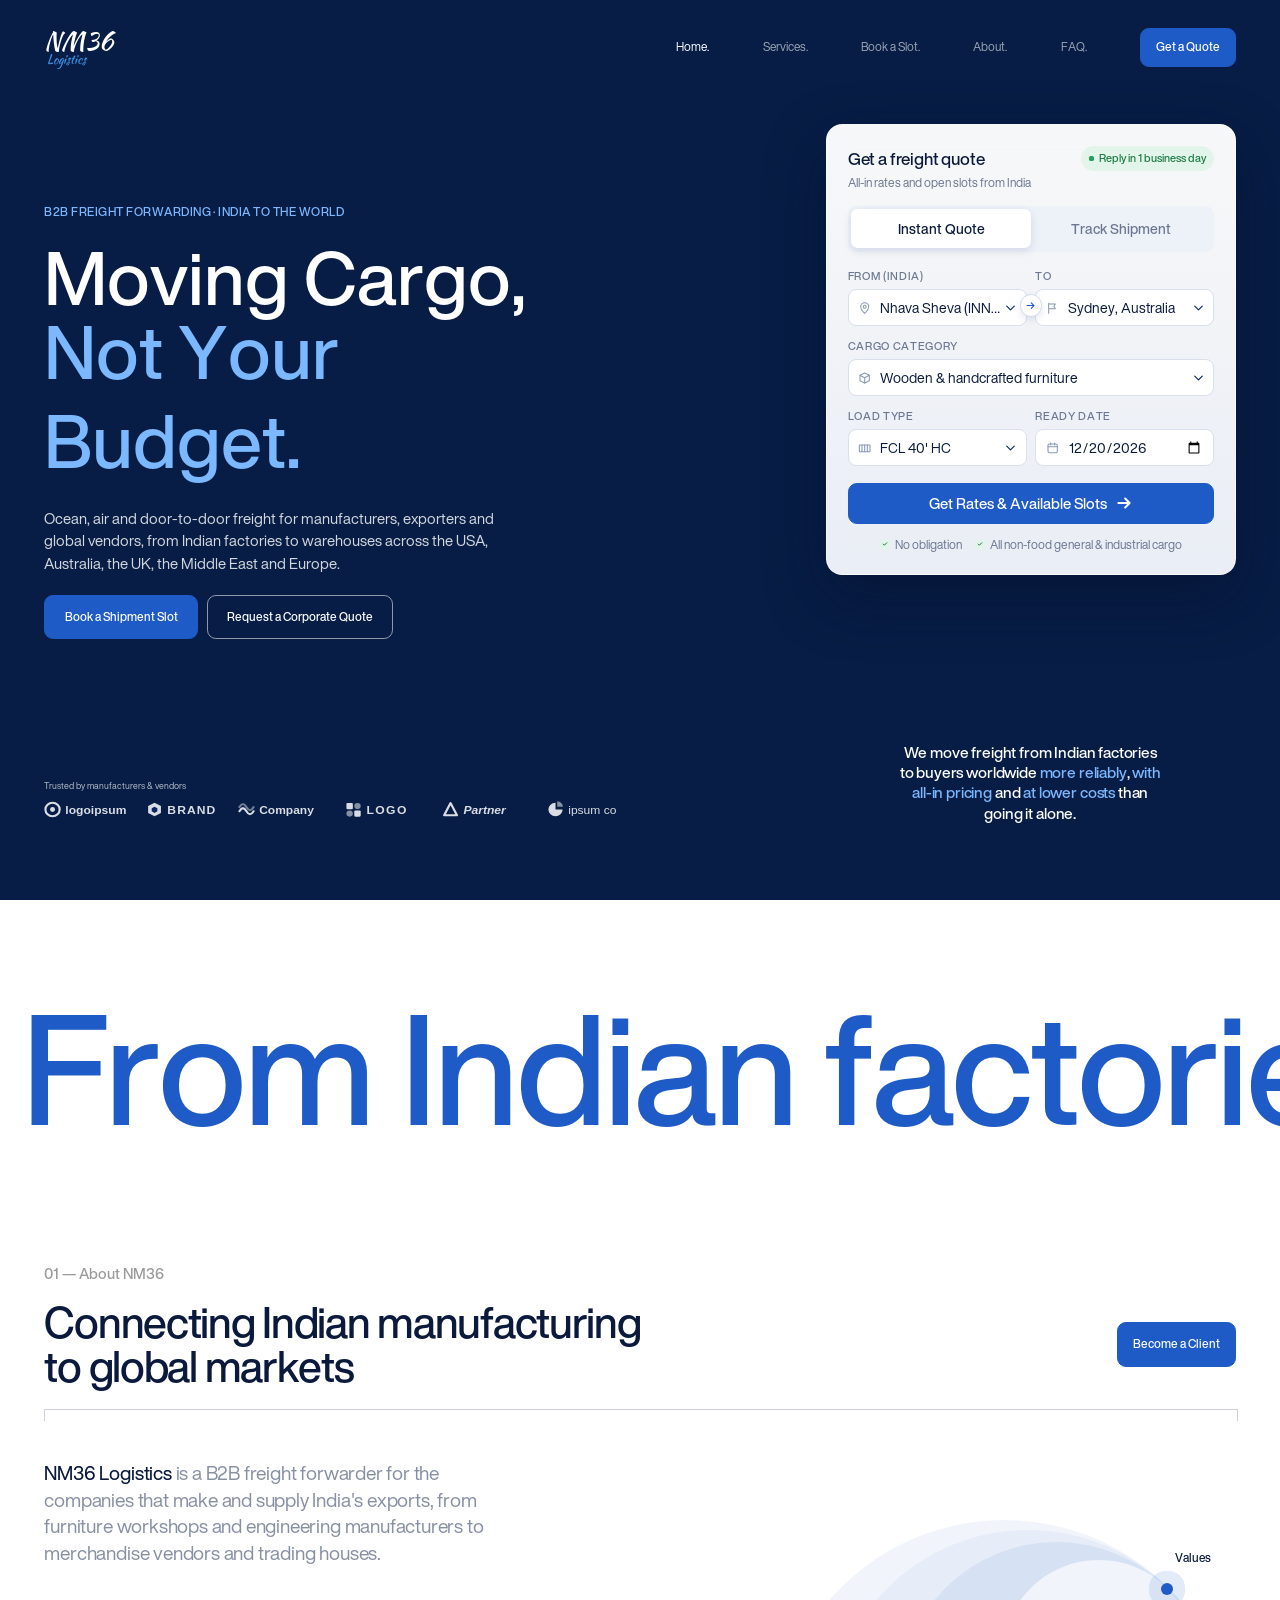
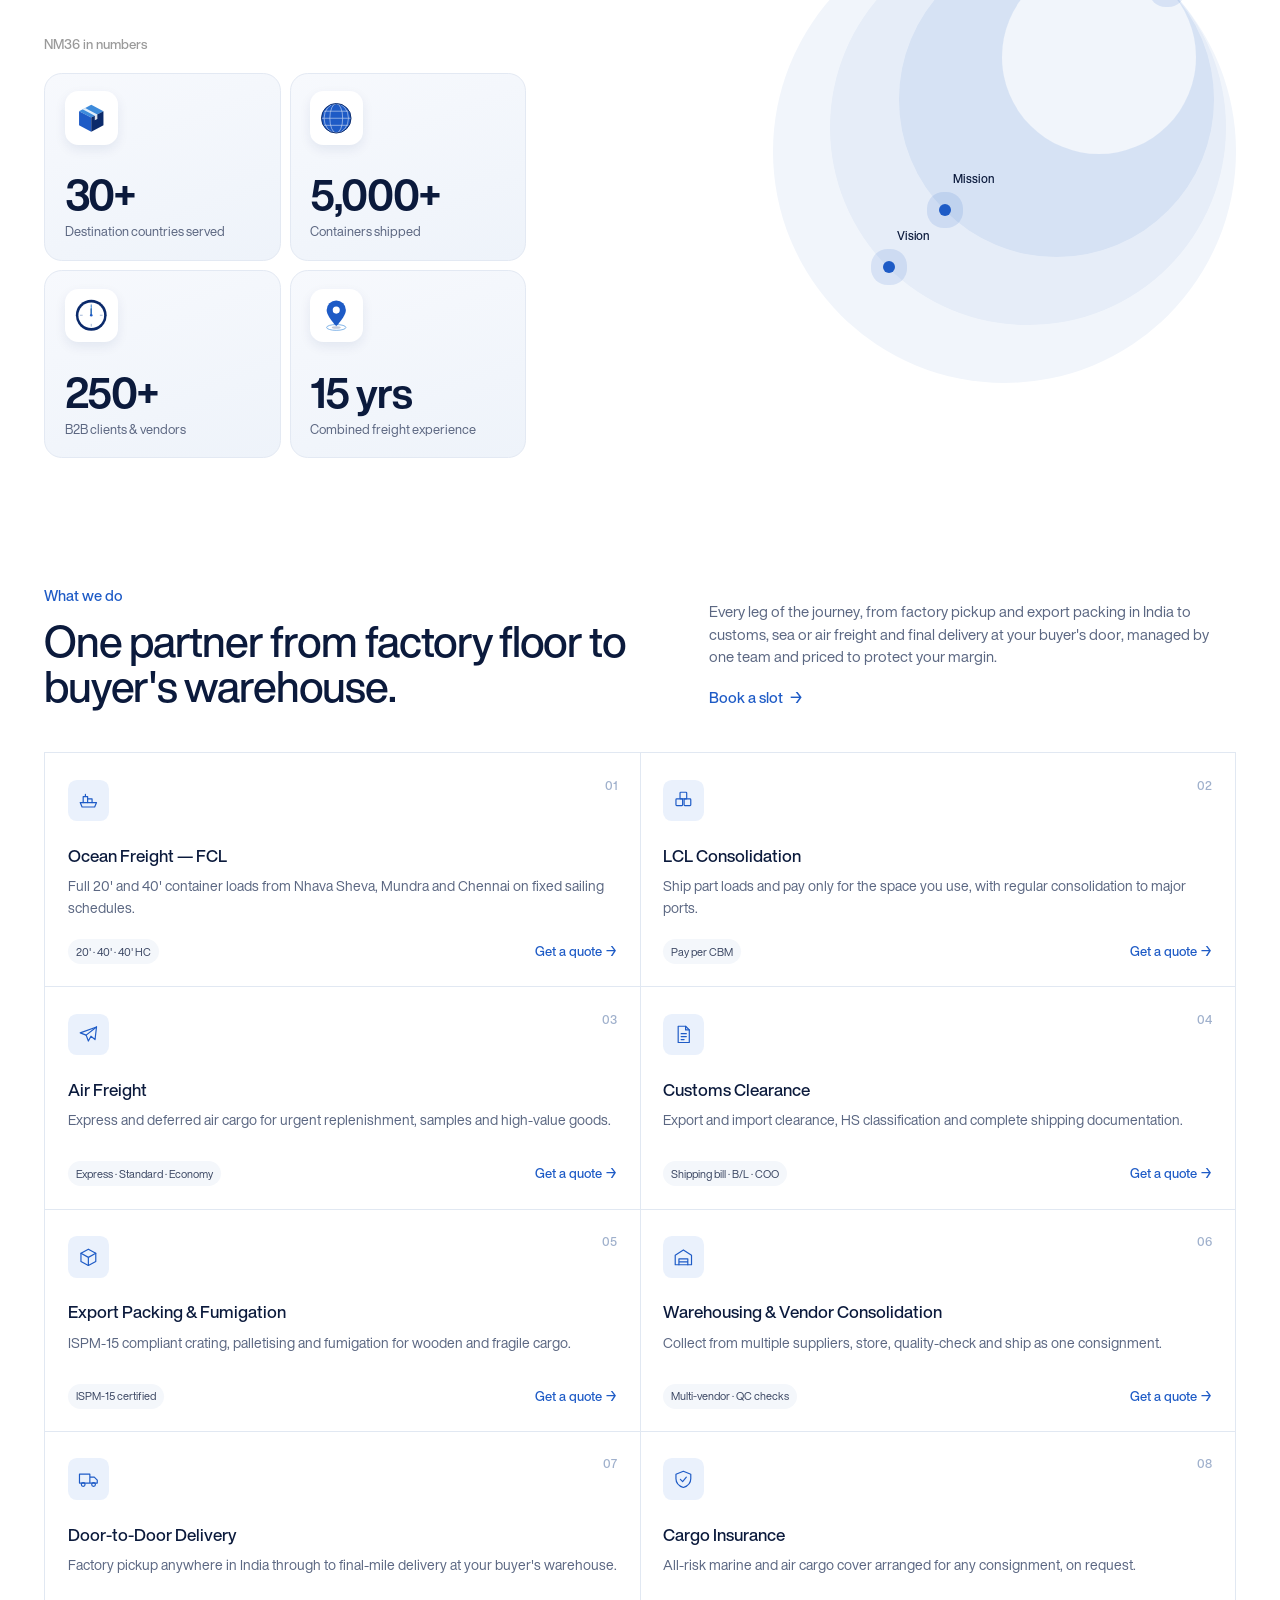
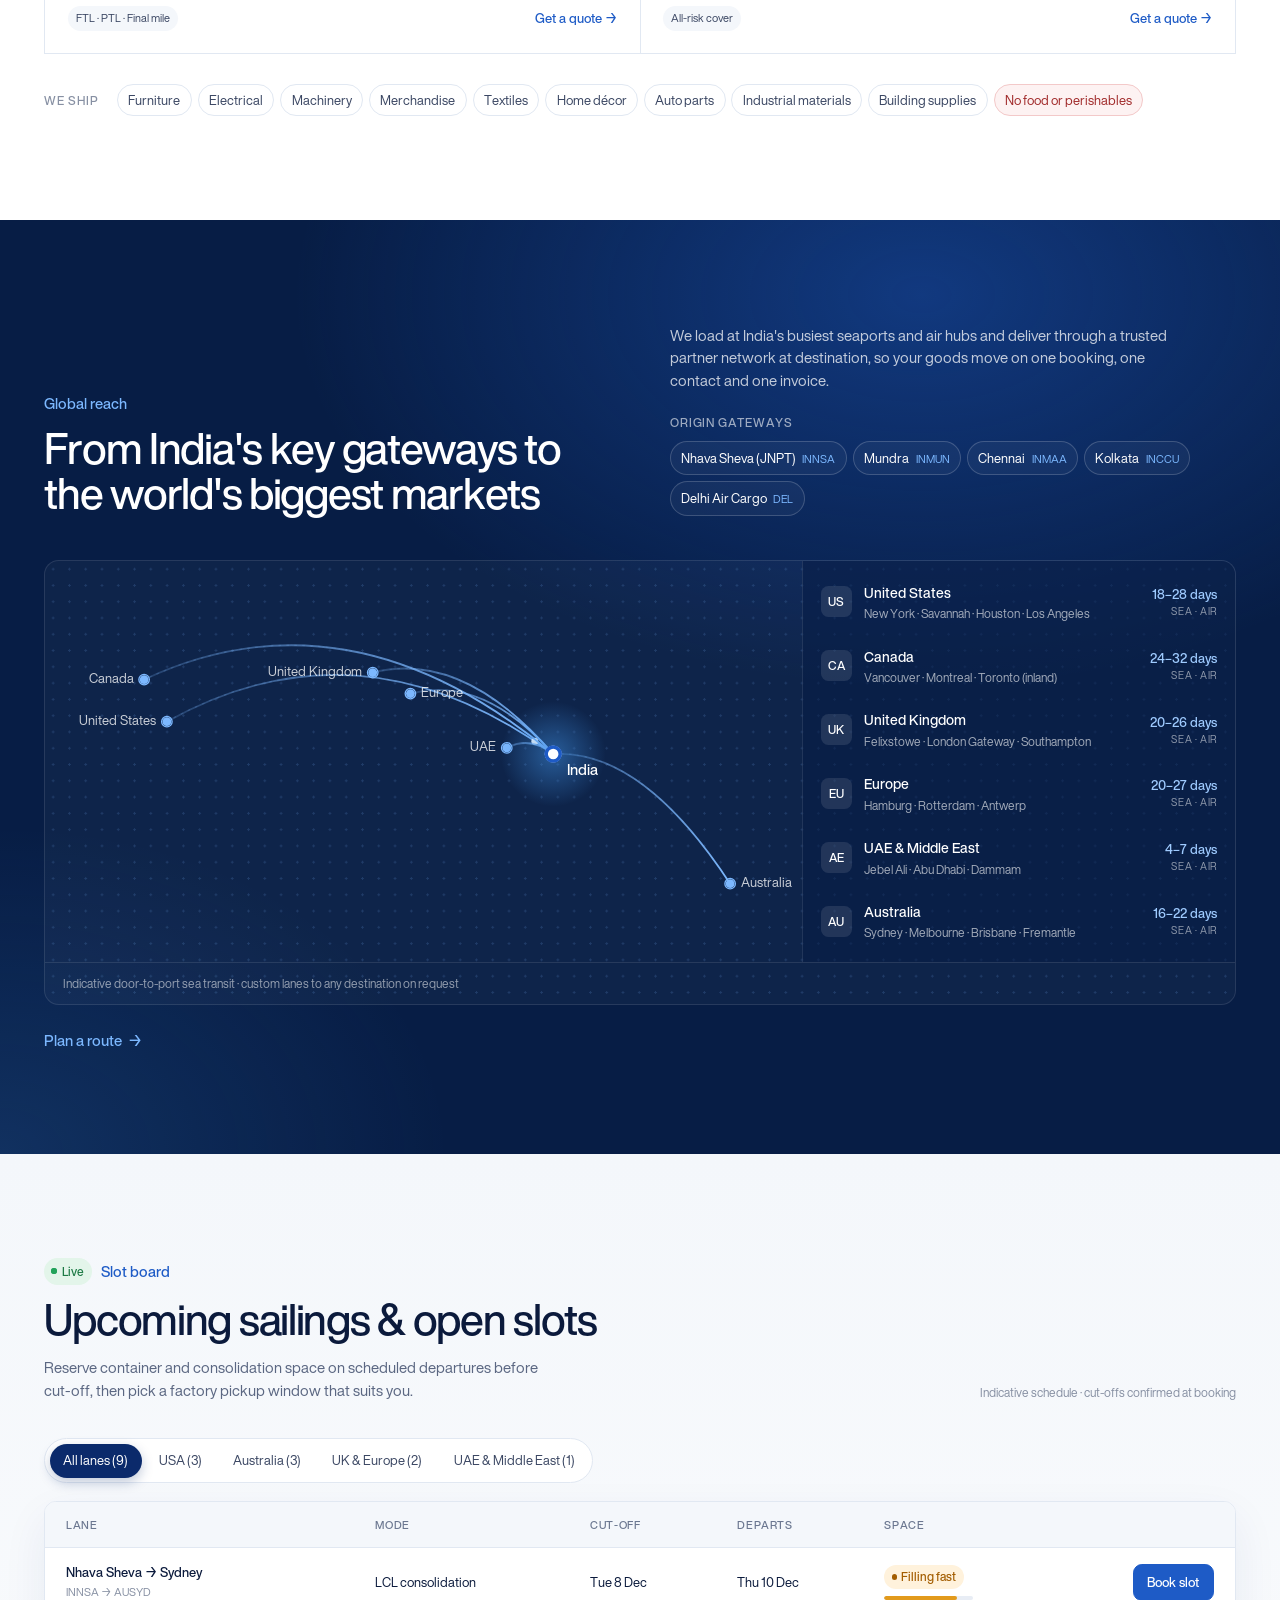
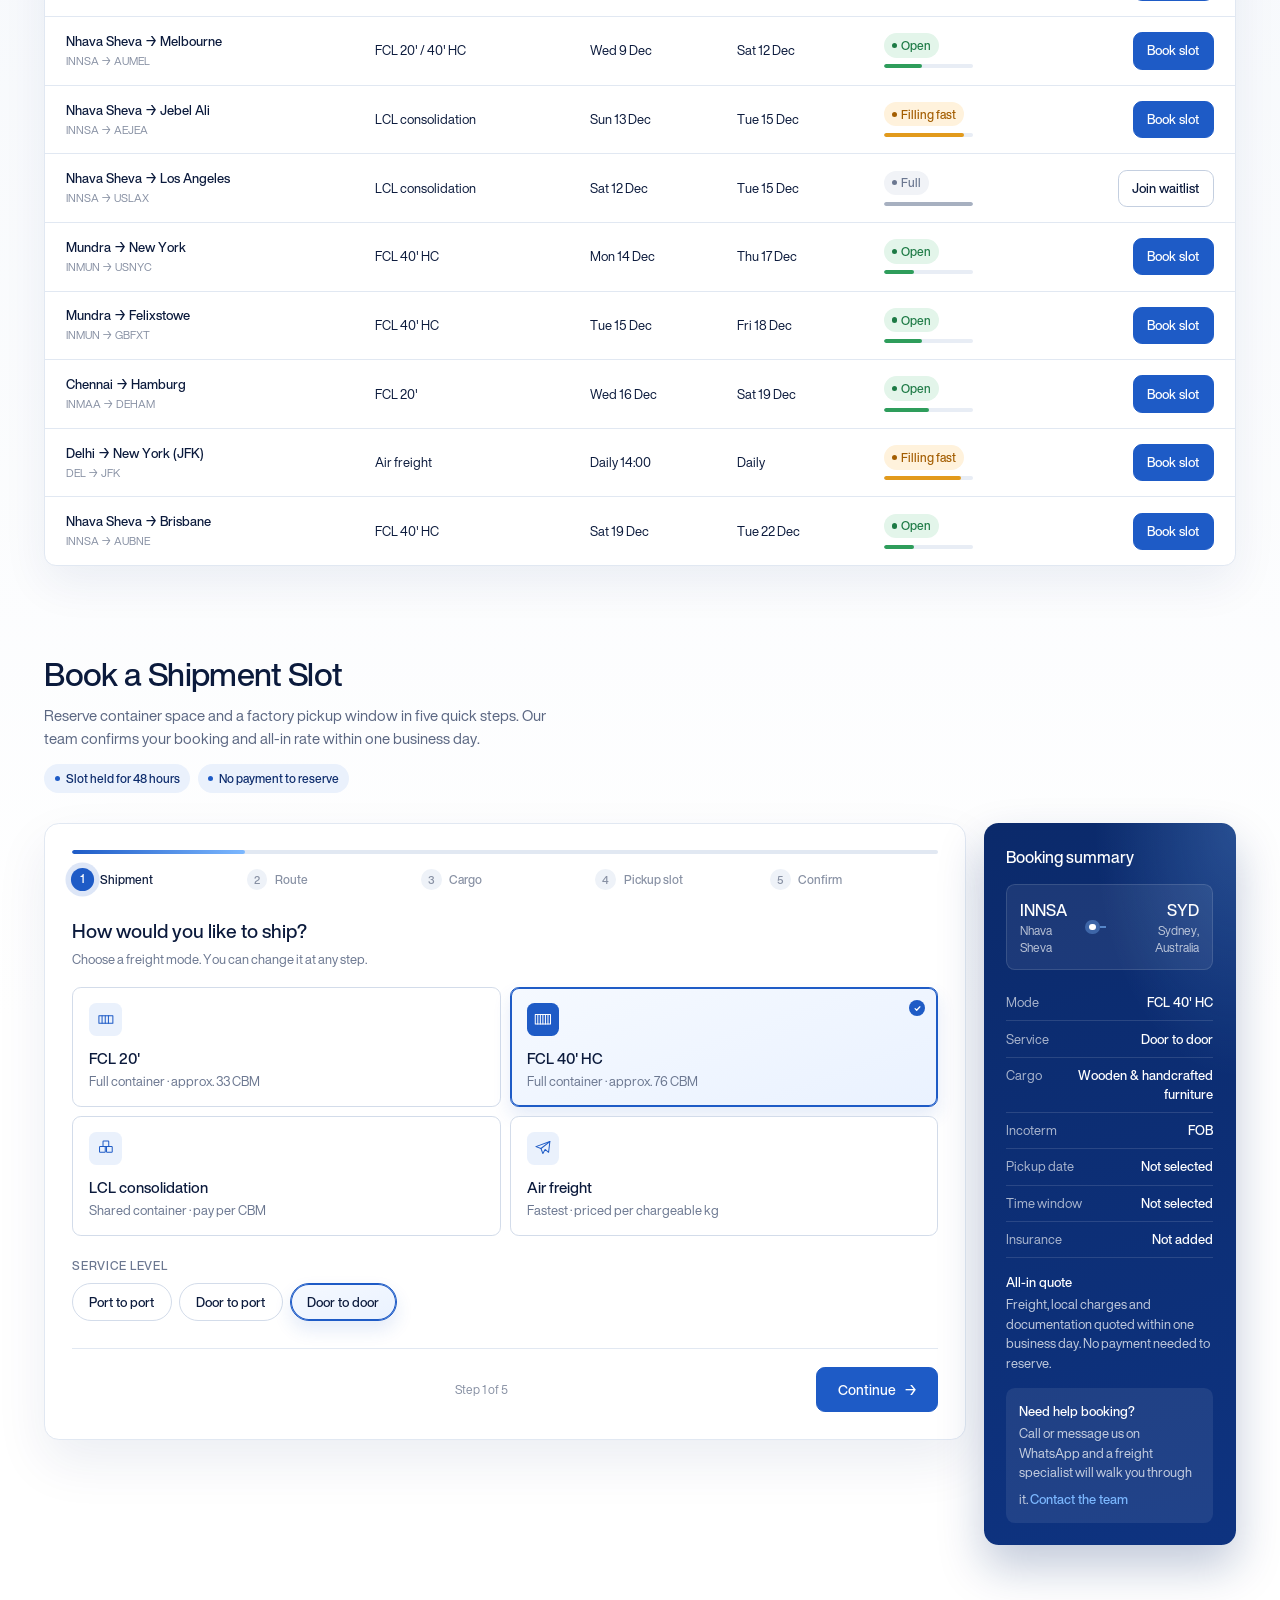
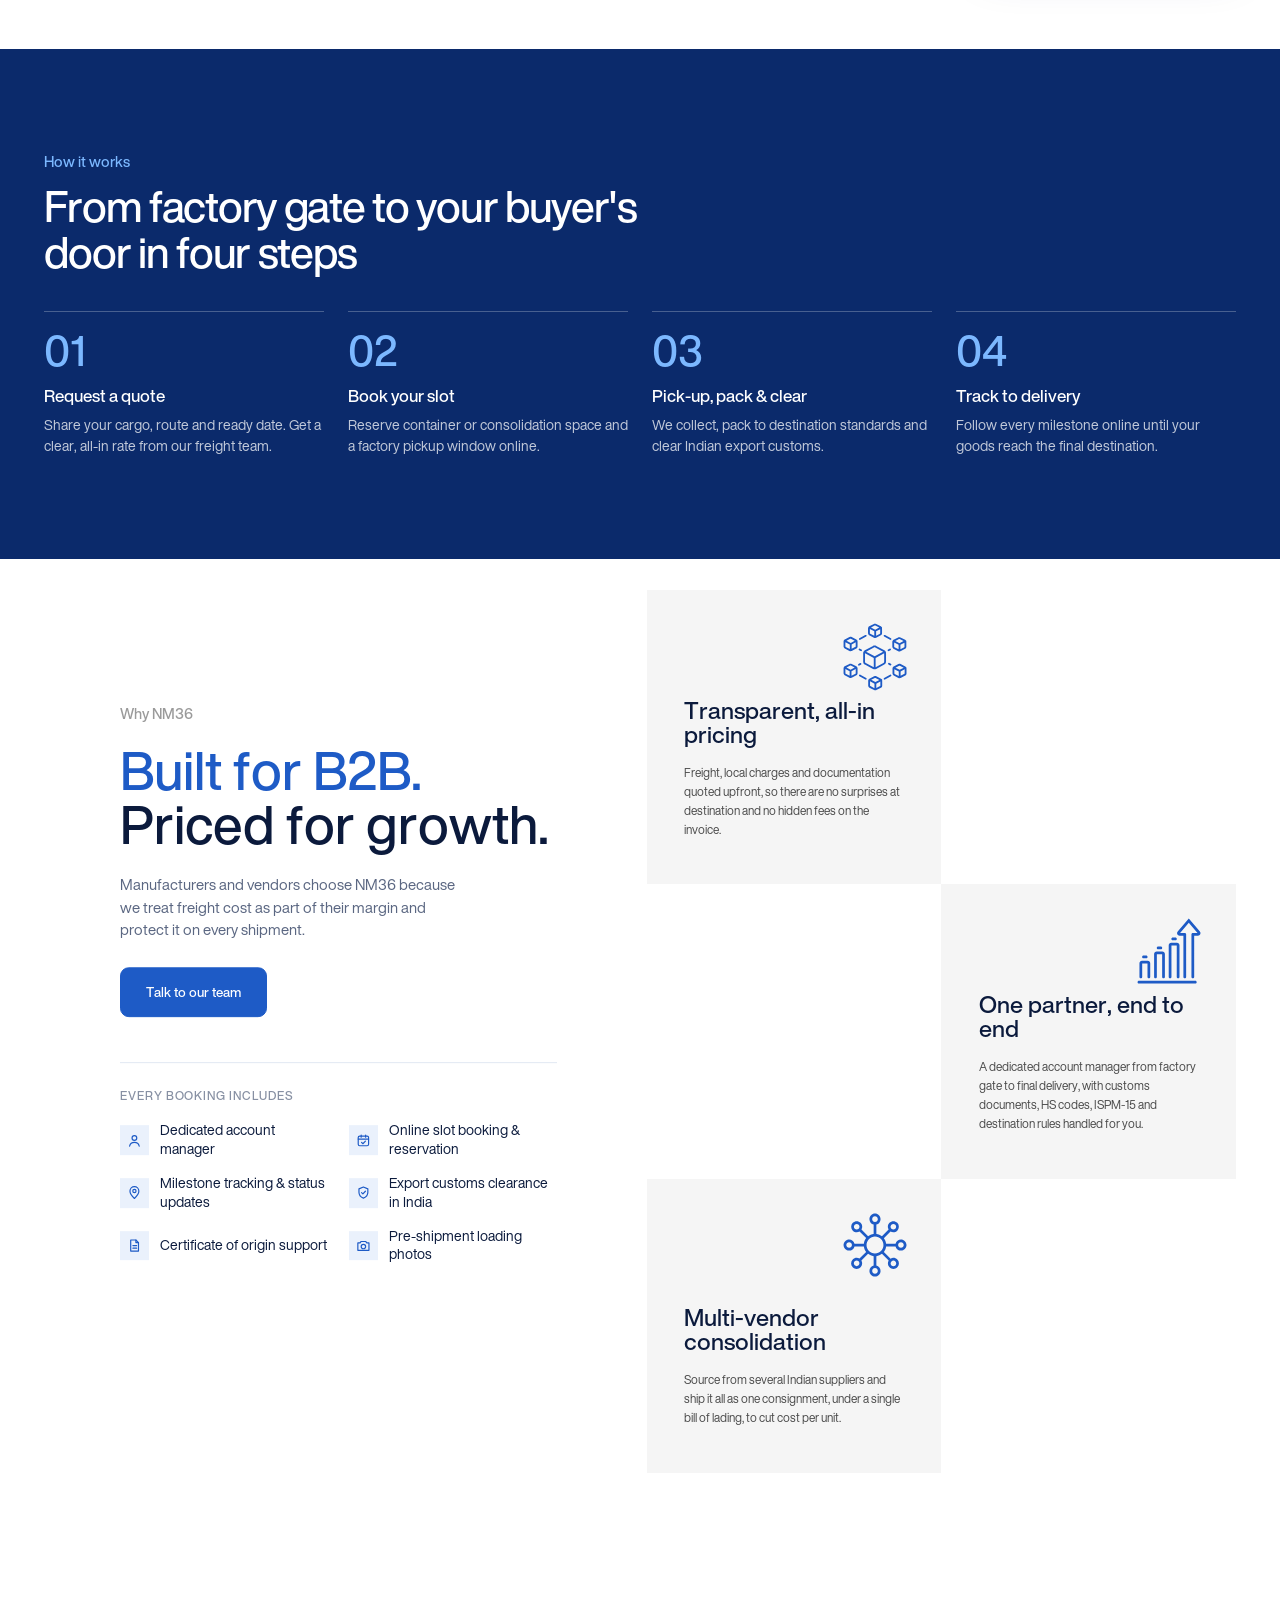
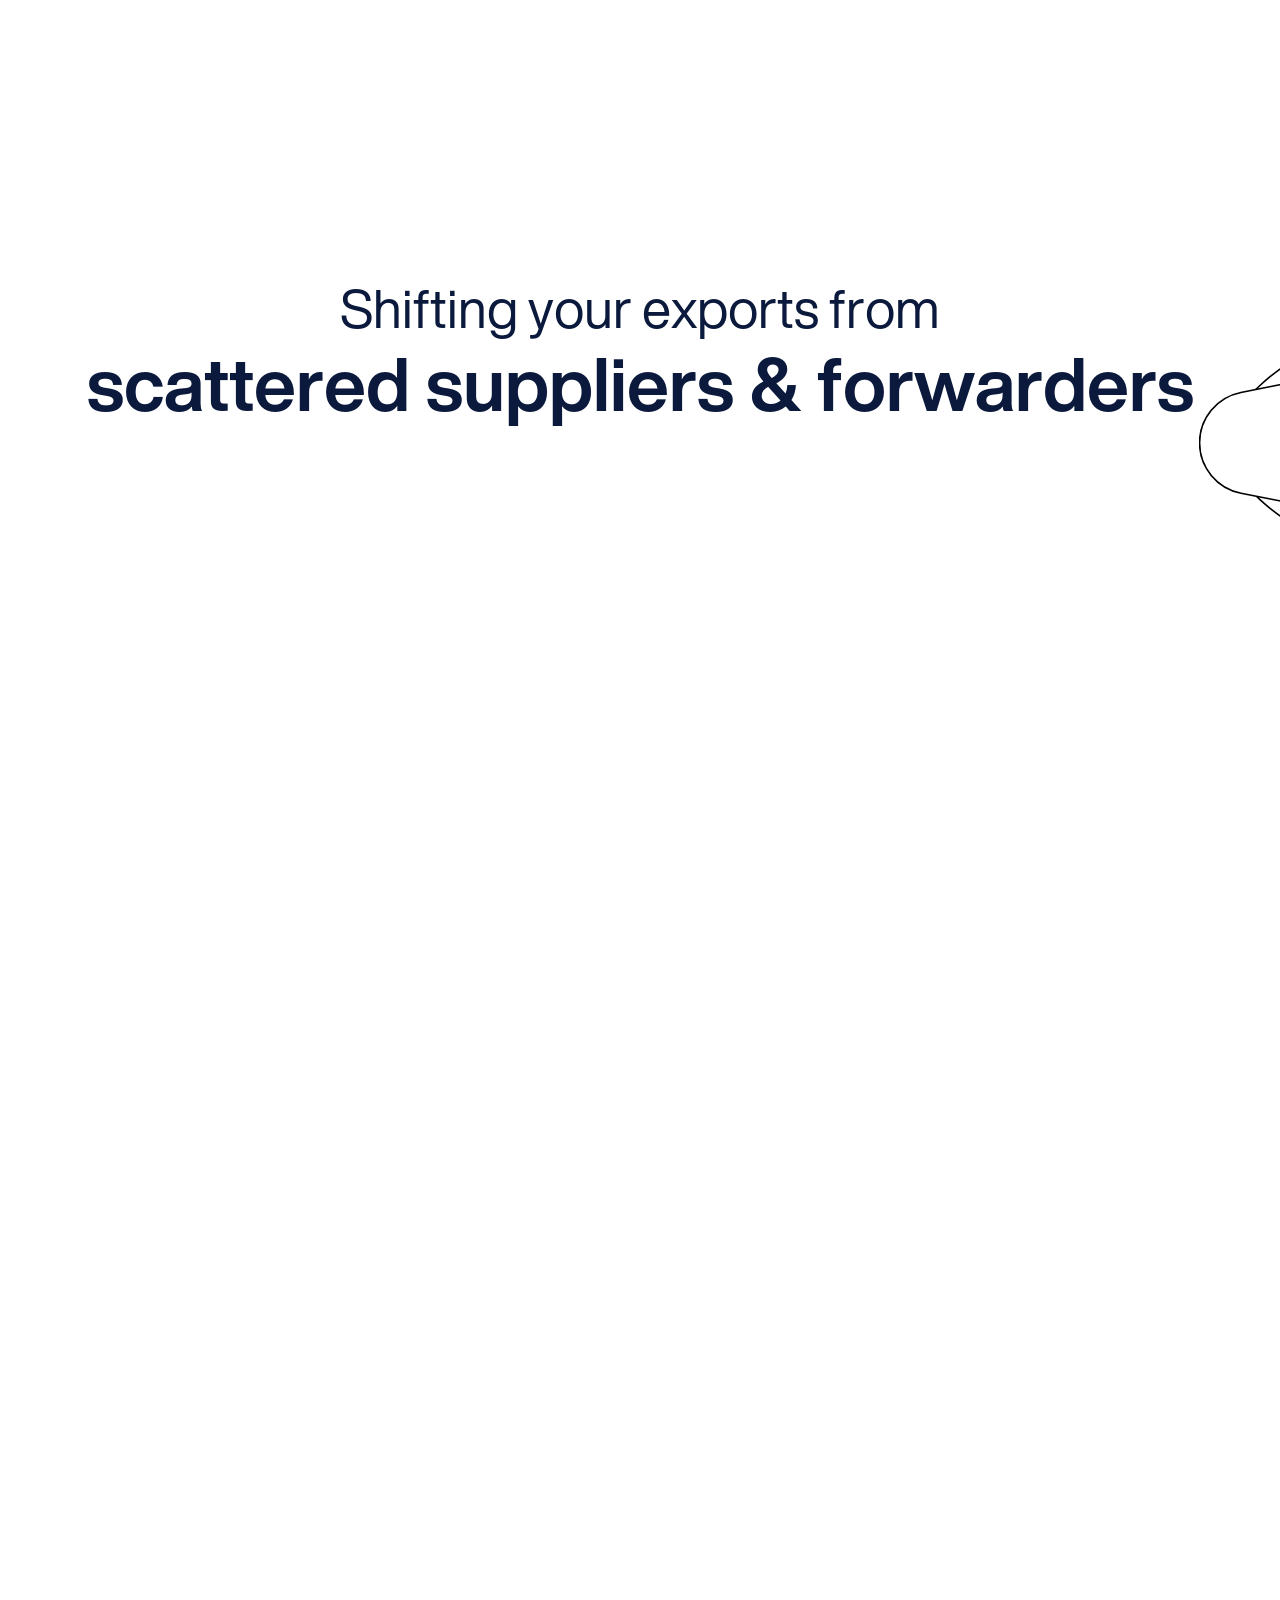
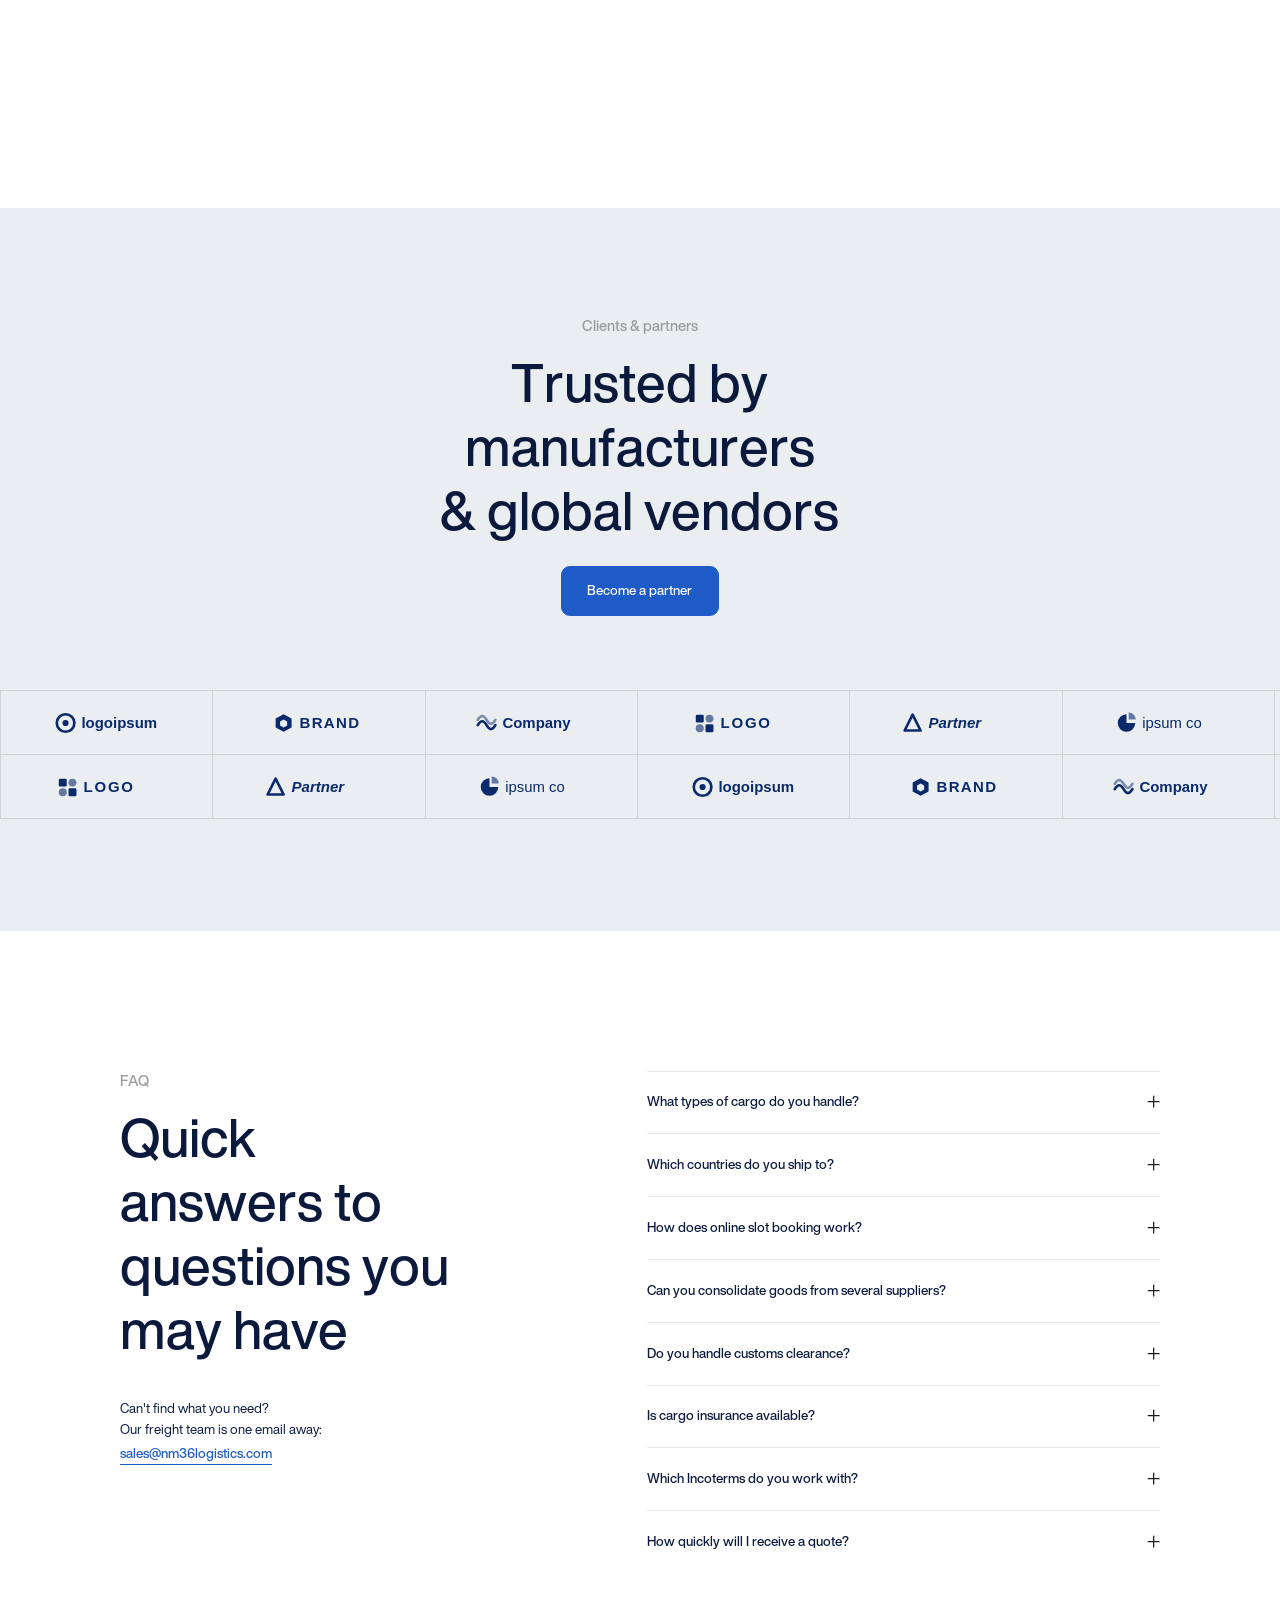
==== commit 3af4e300: "latest" ====
--- a/index.html
+++ b/index.html
@@ -1,3 +1,3 @@
 <!DOCTYPE html><html lang="en">
-<head><meta charset="utf-8"><meta name="viewport" content="width=device-width, initial-scale=1.0"><title>NM36 Logistics</title><meta property="og:image" content="nm36-logo.png"><meta property="og:site_name" content="NM36 Logistics"><link rel="icon" type="image/png" sizes="32x32" href="nm36-logo.png"><meta name="description" content="NM36 Logistics: B2B freight forwarding from India to the world. Ocean, air, customs clearance and door-to-door delivery for manufacturers, exporters and global vendors."><link rel="stylesheet" href="index.78ddb5e8.css"><link rel="preconnect" href="https://fonts.googleapis.com"><link rel="preconnect" href="https://fonts.gstatic.com" crossorigin><link rel="stylesheet" href="https://fonts.googleapis.com/css2?family=Kaushan+Script&display=swap"><link rel="stylesheet" href="nm36-theme.css"><link rel="stylesheet" href="nm36-content.css"><script>document.documentElement.classList.add("nm-js")</script><script src="index.d13a8d90.js"></script></head><body> <div class="wrapper" data-barba="wrapper">  <div class="contact popup"> <div class="popup__overlay"></div> <div class="popup__main" data-lenis-prevent> <form action="#" class="popup__main-form"> <div class="popup__main-head"> <h3 class="h4 heading heading-f-lh popup__main-head-title"> Request a quote </h3> <div class="popup__main-head-txt txt txt-18"> Tell us what you're shipping, from where and to where. Our freight team will reply with an all-in rate and available slots, usually within one business day. </div> </div> <div class="popup__main-contact"> <div class="popup__main-contact-label txt txt-18"> Or just wanna say hi? </div> <a href="mailto:sales@nm36logistics.com" class="hover-un popup__main-contact-link txt txt-24"> sales@nm36logistics.com </a> </div> <div class="popup__main-form-inner"> <div class="input-wrap"> <input type="text" class="input-field txt txt-18" name="name" placeholder="Your name" required> <div class="input-field-line"></div> </div> <div class="input-wrap"> <input type="email" class="input-field txt txt-18" name="email" placeholder="Your email" required> <div class="input-field-line"></div> </div> <div class="input-wrap textarea-wrap"> <textarea name="message" cols="30" rows="3" class="input-field txt txt-18" placeholder="Message"></textarea> <div class="input-field-line"></div> </div> <input type="text" class="honey-input" name="blablabla"> </div> <div class="hidden popup__main-form-success"> <p class="popup__main-form-success-txt txt txt-24 txt-med"> Thank <span data-form-name="#">there</span>, <br><br> Your request has reached the NM36 freight team. We'll get back to you within one business day. <br><br> Best regards, <br>NM36 Logistics </p> </div> <button type="submit" class="arr-hover popup__main-submit"> <div class="popup__main-submit-inner popup__main-submit-inner-default"> <div class="h6 heading heading-bold popup__main-submit-inner-txt">Send message</div> <div class="arr-wrap arr-wrap-32"> <div class="arr-ic-main icon icon-32"> <svg width="32" height="32" viewbox="0 0 32 32" fill="none" xmlns="http://www.w3.org/2000/svg"> <path fill-rule="evenodd" clip-rule="evenodd" d="M30.4401 3.68089L3.00001 31.121L0.878693 28.9997L28.3188 1.55957L30.4401 3.68089Z" fill="currentColor"></path> <path fill-rule="evenodd" clip-rule="evenodd" d="M4.5 1.5H30.5V27.5H27.5V4.5H4.5V1.5Z" fill="currentColor"></path> </svg> </div> <div class="arr-ic-clone icon icon-32"> <svg width="32" height="32" viewbox="0 0 32 32" fill="none" xmlns="http://www.w3.org/2000/svg"> <path fill-rule="evenodd" clip-rule="evenodd" d="M30.4401 3.68089L3.00001 31.121L0.878693 28.9997L28.3188 1.55957L30.4401 3.68089Z" fill="currentColor"></path> <path fill-rule="evenodd" clip-rule="evenodd" d="M4.5 1.5H30.5V27.5H27.5V4.5H4.5V1.5Z" fill="currentColor"></path> </svg> </div> </div> </div> <a href="#" class="popup__main-submit-inner popup__main-submit-inner-success" data-popup="close"> <div class="h6 heading heading-bold popup__main-submit-inner-txt">Close the modal</div> <div class="icon icon-32"> <svg width="32" height="32" viewbox="0 0 32 32" fill="none" xmlns="http://www.w3.org/2000/svg"> <path fill-rule="evenodd" clip-rule="evenodd" d="M3.00005 0.736328L16.0001 13.7364L29.0001 0.736328L31.2629 2.99907L18.2628 15.9991L31.2629 28.9992L29.0001 31.2619L16.0001 18.2619L3.00005 31.2619L0.737305 28.9992L13.7373 15.9991L0.737305 2.99907L3.00005 0.736328Z" fill="currentColor"></path> </svg> </div> </a> <div class="popup__main-submit-aspect"></div> </button> </form> <a href="#" class="popup__close" data-popup="close"> <div class="icon icon-32"> <svg width="32" height="32" viewbox="0 0 32 32" fill="none" xmlns="http://www.w3.org/2000/svg"> <path d="M25.1924 6.80664L6.80762 25.1914M6.80762 6.80664L25.1924 25.1914" stroke="currentColor" stroke-width="1.5" stroke-linecap="round" stroke-linejoin="round"></path> </svg> </div> </a> </div> </div> <div class="download popup"> <div class="popup__overlay"></div> <div class="popup__main" data-lenis-prevent> <form action="#" class="popup__main-form"> <div class="popup__main-head"> <h3 class="h4 heading heading-f-lh popup__main-head-title"> Plan a regular export programme </h3> <div class="popup__main-head-txt txt txt-18"> Tell us about your products, volumes and markets. We'll put together contracted rates, a sailing plan and guaranteed monthly slot allocation for your programme.</div> </div> <div class="popup__main-contact"> <div class="popup__main-contact-label txt txt-18"> Or just wanna say hi? </div> <a href="mailto:sales@nm36logistics.com" class="hover-un popup__main-contact-link txt txt-24"> sales@nm36logistics.com </a> </div> <div class="popup__main-form-inner"> <div class="input-wrap"> <input type="text" class="input-field txt txt-18" name="name" placeholder="Your name" required> <div class="input-field-line"></div> </div> <div class="input-wrap"> <input type="email" class="input-field txt txt-18" name="email" placeholder="Your email" required> <div class="input-field-line"></div> </div> <div class="input-wrap textarea-wrap"> <textarea name="message" cols="30" rows="3" class="input-field txt txt-18" placeholder="Route & schedule details"></textarea> <div class="input-field-line"></div> </div> <input type="text" class="honey-input" name="blablabla"> </div> <div class="hidden popup__main-form-success"> <p class="popup__main-form-success-txt txt txt-24 txt-med"> Thank <span data-form-name="#">there</span>, <br><br> Your request has reached the NM36 freight team. We'll get back to you within one business day. <br><br> Best regards, <br>NM36 Logistics </p> </div> <button type="submit" class="arr-hover popup__main-submit"> <div class="popup__main-submit-inner popup__main-submit-inner-default"> <div class="h6 heading heading-bold popup__main-submit-inner-txt">Send message</div> <div class="arr-wrap arr-wrap-32"> <div class="arr-ic-main icon icon-32"> <svg width="32" height="32" viewbox="0 0 32 32" fill="none" xmlns="http://www.w3.org/2000/svg"> <path fill-rule="evenodd" clip-rule="evenodd" d="M30.4401 3.68089L3.00001 31.121L0.878693 28.9997L28.3188 1.55957L30.4401 3.68089Z" fill="currentColor"></path> <path fill-rule="evenodd" clip-rule="evenodd" d="M4.5 1.5H30.5V27.5H27.5V4.5H4.5V1.5Z" fill="currentColor"></path> </svg> </div> <div class="arr-ic-clone icon icon-32"> <svg width="32" height="32" viewbox="0 0 32 32" fill="none" xmlns="http://www.w3.org/2000/svg"> <path fill-rule="evenodd" clip-rule="evenodd" d="M30.4401 3.68089L3.00001 31.121L0.878693 28.9997L28.3188 1.55957L30.4401 3.68089Z" fill="currentColor"></path> <path fill-rule="evenodd" clip-rule="evenodd" d="M4.5 1.5H30.5V27.5H27.5V4.5H4.5V1.5Z" fill="currentColor"></path> </svg> </div> </div> </div> <a href="#" class="popup__main-submit-inner popup__main-submit-inner-success" data-popup="close"> <div class="h6 heading heading-bold popup__main-submit-inner-txt">Close the modal</div> <div class="icon icon-32"> <svg width="32" height="32" viewbox="0 0 32 32" fill="none" xmlns="http://www.w3.org/2000/svg"> <path fill-rule="evenodd" clip-rule="evenodd" d="M3.00005 0.736328L16.0001 13.7364L29.0001 0.736328L31.2629 2.99907L18.2628 15.9991L31.2629 28.9992L29.0001 31.2619L16.0001 18.2619L3.00005 31.2619L0.737305 28.9992L13.7373 15.9991L0.737305 2.99907L3.00005 0.736328Z" fill="currentColor"></path> </svg> </div> </a> <div class="popup__main-submit-aspect"></div> </button> </form> <a href="#" class="popup__close" data-popup="close"> <div class="icon icon-32"> <svg width="32" height="32" viewbox="0 0 32 32" fill="none" xmlns="http://www.w3.org/2000/svg"> <path d="M25.1924 6.80664L6.80762 25.1914M6.80762 6.80664L25.1924 25.1914" stroke="currentColor" stroke-width="1.5" stroke-linecap="round" stroke-linejoin="round"></path> </svg> </div> </a> </div> </div> <div class="event popup"> <div class="popup__overlay"></div> <div class="popup__main" data-lenis-prevent> <a href="#" class="popup__close" data-popup="close"> <div class="icon icon-32"> <svg width="32" height="32" viewbox="0 0 32 32" fill="none" xmlns="http://www.w3.org/2000/svg"> <path d="M25.1924 6.80664L6.80762 25.1914M6.80762 6.80664L25.1924 25.1914" stroke="currentColor" stroke-width="1.5" stroke-linecap="round" stroke-linejoin="round"></path> </svg> </div> </a> <div class="popup__main-event"> <div class="popup__main-event-info"> <div class="img-wrap popup__main-event-info-img" style="--aspect:56%" data-popup-event="thumbnail"> <img src="abt-info-1.c54342e9.jpg" alt="NM36 Logistics team" class="img-abs img-fill" loading="lazy" width="488" height="442"> </div> <div class="h3 heading popup__main-event-title" data-popup-event="name">Event name</div> <div class="popup__main-event-info-item" data-popup-event="date"> <div class="popup__main-event-info-label txt txt-14">Event Date:</div> <div class="popup__main-event-info-title txt txt-16 txt-med"></div> </div> <div class="popup__main-event-info-item" data-popup-event="full_location"> <div class="popup__main-event-info-label txt txt-14">Location:</div> <div class="popup__main-event-info-title txt txt-16 txt-med"></div> </div> <div class="popup__main-event-info-item" data-popup-event="members"> <div class="popup__main-event-info-label txt txt-14">Team member:</div> <div class="popup__main-event-info-title txt txt-16 txt-med"></div> </div> <div class="popup__main-event-info-item" data-popup-event="activities"> <div class="popup__main-event-info-label txt txt-14">Activities:</div> <div class="popup__main-event-info-title txt txt-16 txt-med"></div> </div> <div class="popup__main-event-info-item"> <div class="popup__main-event-info-label txt txt-14">Make an appointment:</div> <a href="mailto:sales@nm36logistics.com" class="popup__main-event-info-title txt txt-16 txt-med">sales@nm36logistics.com</a> </div> </div> <div class="popup__main-event-content"> <div class="h5 heading popup__main-event-title" data-popup-event="name">Event name</div> <span class="p-line"></span> <div class="popup__main-event-richtext txt txt-16" data-popup-event="content"> Event introduction </div> <a href="#" target="_blank" class="popup__main-event-link txt txt-16" data-popup-event="link">Read more</a> </div> </div> </div> </div> <header class="header"> <div class="container"> <a href="index.html" class="header__logo nm36-logo" aria-label="NM36 Logistics home"> <img src="nm36-logo.png" alt="NM36 Logistics" class="nm36-logo__img" onerror="this.style.display='none';this.nextElementSibling.style.display='flex'"> <span class="nm36-logo__text"><span class="nm36-logo__mark">NM36</span><span class="nm36-logo__sub">Logistics</span></span> </a> <div class="header__links"> <div class="header__links-inner"> <a href="index.html" class="header__link txt txt-16" data-link="home">Home.</a> <a class="header__link txt txt-16" href="#services" data-barba-prevent>Services.</a> <a class="header__link txt txt-16" href="#slots" data-barba-prevent>Book a Slot.</a> <a class="header__link txt txt-16" href="#about" data-barba-prevent>About.</a> <a class="header__link txt txt-16" href="#faq" data-barba-prevent>FAQ.</a> </div> <div class="header__links-toggle"> <span class="header__links-toggle-icon header__links-toggle-icon-1"></span> <span class="header__links-toggle-icon header__links-toggle-icon-2"></span> <span class="header__links-toggle-icon header__links-toggle-icon-3"></span> </div> </div> <div class="header_act"> <a href="#" class="btn btn-pri header__btn" data-popup="contact"> <div class="txt txt-16 txt-med"> Get a Quote </div> </a> </div> <a href="#" class="header__toggle"> <span class="header__toggle-icon header__toggle-icon-1"></span> <span class="header__toggle-icon header__toggle-icon-2"></span> <span class="header__toggle-icon header__toggle-icon-3"></span> </a> <nav class="header__nav" data-lenis-prevent> <ul> <li class="header__nav-item"><a href="index.html" data-link="home" class="header__nav-link txt txt-16 txt-med">Home.</a></li> <li class="header__nav-item"><a class="header__nav-link txt txt-16 txt-med" href="#services" data-barba-prevent>Services.</a></li> <li class="header__nav-item"><a class="header__nav-link txt txt-16 txt-med" href="#slots" data-barba-prevent>Book a Slot.</a></li> <li class="header__nav-item"><a class="header__nav-link txt txt-16 txt-med" href="#about" data-barba-prevent>About.</a></li> <li class="header__nav-item"><a class="header__nav-link txt txt-16 txt-med" href="#faq" data-barba-prevent>FAQ.</a></li> <li class="header__nav-item"> <a href="#" class="h6 header__nav-cta heading" data-popup="contact"> Get a Quote <div class="arr-ic-main icon"> <svg width="32" height="32" viewbox="0 0 32 32" fill="none" xmlns="http://www.w3.org/2000/svg"> <path fill-rule="evenodd" clip-rule="evenodd" d="M30.4401 3.68089L3.00001 31.121L0.878693 28.9997L28.3188 1.55957L30.4401 3.68089Z" fill="white"></path> <path fill-rule="evenodd" clip-rule="evenodd" d="M4.5 1.5H30.5V27.5H27.5V4.5H4.5V1.5Z" fill="white"></path> </svg> </div> </a></li> </ul> </nav> </div> </header> <div class="main" data-barba="container" data-barba-namespace="home" data-namespace="home"> <div class="home-hero__wrap"> <div class="home-hero__bg-wrap"> <div class="home-hero__bg-wrap-inner"> <video class="home-hero__bg-vid" id="home-hero-vid" loop preload="auto" autoplay muted playsinline> <source src="hero-720.mp4" type="video/mp4" media="(max-width: 767px)"> <source src="hero-1080.mp4" type="video/mp4"> </video> <div class="home-hero__canvas"></div> </div> </div> <section class="home-hero"> <div class="container grid"> <div class="nm-hero-eyebrow">B2B Freight Forwarding · India to the World</div> <h1 class="h1 heading home-hero__title"> Moving Cargo, <span class="nm-hero-hl">Not Your Budget.</span> </h1> <div class="nm-hero-lead"> <p class="nm-hero-lead__txt">Ocean, air and door-to-door freight for manufacturers, exporters and global vendors, from Indian factories to warehouses across the USA, Australia, the UK, the Middle East and Europe.</p> <div class="nm-hero-lead__ctas"> <a href="#slots" class="btn btn-pri nm-hero-lead__btn" data-barba-prevent><div class="txt txt-16 txt-med">Book a Shipment Slot</div></a> <a href="#" class="nm-hero-lead__btn nm-hero-lead__btn--ghost" data-popup="contact"><div class="txt txt-16 txt-med">Request a Corporate Quote</div></a> </div> </div> <div class="home-hero__backer"> <div class="home-hero__backer-label txt txt-12"> Trusted by manufacturers &amp; vendors </div> <div class="home-hero__backer-inner"> <div class="home-hero__backer-item"> <img src="placeholder-logos/logo-1.svg" alt="Partner logo 1" width="120" height="25"> </div> <div class="home-hero__backer-item"> <img src="placeholder-logos/logo-2.svg" alt="Partner logo 2" width="120" height="25"> </div> <div class="home-hero__backer-item"> <img src="placeholder-logos/logo-3.svg" alt="Partner logo 3" width="120" height="25"> </div> <div class="home-hero__backer-item"> <img src="placeholder-logos/logo-4.svg" alt="Partner logo 4" width="120" height="25"> </div> <div class="home-hero__backer-item"> <img src="placeholder-logos/logo-5.svg" alt="Partner logo 5" width="120" height="25"> </div> <div class="home-hero__backer-item"> <img src="placeholder-logos/logo-6.svg" alt="Partner logo 6" width="120" height="25"> </div> </div> </div> <div class="nm-quote" data-nm-quote> <div class="nm-quote__head"> <div> <div class="nm-quote__title">Get a freight quote</div> <div class="nm-quote__sub">All-in rates and open slots from India</div> </div> <span class="nm-quote__badge"><i></i>Reply in 1 business day</span> </div> <div class="nm-quote__tabs" role="tablist"> <span class="nm-quote__tab-ink" aria-hidden="true"></span> <button type="button" class="nm-quote__tab is-active" role="tab" aria-selected="true" aria-controls="nm-quote-panel" id="nm-quote-tab" data-tab="quote">Instant Quote</button> <button type="button" class="nm-quote__tab" role="tab" aria-selected="false" aria-controls="nm-track-panel" id="nm-track-tab" data-tab="track" tabindex="-1">Track Shipment</button> </div> <form class="nm-quote__panel is-active" id="nm-quote-panel" role="tabpanel" aria-labelledby="nm-quote-tab" data-panel="quote" novalidate> <div class="nm-quote__route"> <div class="nm-quote__field "><label class="nm-quote__label" for="nm-origin">From (India)</label><div class="nm-quote__control"><svg class="nm-quote__ico" width="18" height="18" viewBox="0 0 20 20" fill="none" aria-hidden="true"><g stroke="currentColor" stroke-width="1.6" stroke-linecap="round" stroke-linejoin="round"><path d="M10 18s6-5.3 6-10a6 6 0 1 0-12 0c0 4.7 6 10 6 10Z"/><circle cx="10" cy="8" r="2.2"/></g></svg><select class="nm-quote__input" id="nm-origin" name="origin"><option selected>Nhava Sheva (INNSA)</option><option>Mundra (INMUN)</option><option>Chennai (INMAA)</option><option>Kolkata (INCCU)</option><option>Delhi Air Cargo (DEL)</option></select></div></div><span class="nm-quote__route-arrow" aria-hidden="true"><svg width="16" height="16" viewBox="0 0 16 16" fill="none"><path d="M3 8h10M9 4l4 4-4 4" stroke="currentColor" stroke-width="1.6" stroke-linecap="round" stroke-linejoin="round"/></svg></span><div class="nm-quote__field "><label class="nm-quote__label" for="nm-destination">To</label><div class="nm-quote__control"><svg class="nm-quote__ico" width="18" height="18" viewBox="0 0 20 20" fill="none" aria-hidden="true"><g stroke="currentColor" stroke-width="1.6" stroke-linecap="round" stroke-linejoin="round"><path d="M4 18V3M4 4h10l-2 3.5L14 11H4"/></g></svg><select class="nm-quote__input" id="nm-destination" name="destination"><option>Los Angeles, USA</option><option>New York, USA</option><option>Savannah, USA</option><option>Houston, USA</option><option selected>Sydney, Australia</option><option>Melbourne, Australia</option><option>Brisbane, Australia</option><option>Fremantle, Australia</option><option>Felixstowe, UK</option><option>London Gateway, UK</option><option>Jebel Ali, UAE</option><option>Dammam, Saudi Arabia</option><option>Hamburg, Germany</option><option>Rotterdam, Netherlands</option><option>Antwerp, Belgium</option><option>Vancouver, Canada</option><option>Montreal, Canada</option></select></div></div></div> <div class="nm-quote__grid"> <div class="nm-quote__field nm-quote__field--wide"><label class="nm-quote__label" for="nm-cargo">Cargo category</label><div class="nm-quote__control"><svg class="nm-quote__ico" width="18" height="18" viewBox="0 0 20 20" fill="none" aria-hidden="true"><g stroke="currentColor" stroke-width="1.6" stroke-linecap="round" stroke-linejoin="round"><path d="M10 2.5 17 6v8l-7 3.5L3 14V6Z"/><path d="M3 6l7 3.5L17 6M10 9.5v8"/></g></svg><select class="nm-quote__input" id="nm-cargo" name="cargo"><option selected>Wooden &amp; handcrafted furniture</option><option>Electrical &amp; electronics</option><option>Mechanical &amp; machinery</option><option>Merchandise &amp; retail goods</option><option>Textiles &amp; apparel</option><option>Home décor &amp; handicrafts</option><option>Auto components</option><option>Industrial materials</option><option>Hardware &amp; building supplies</option></select></div></div><div class="nm-quote__field "><label class="nm-quote__label" for="nm-load">Load type</label><div class="nm-quote__control"><svg class="nm-quote__ico" width="18" height="18" viewBox="0 0 20 20" fill="none" aria-hidden="true"><g stroke="currentColor" stroke-width="1.6" stroke-linecap="round" stroke-linejoin="round"><rect x="2" y="5.5" width="16" height="10" rx="1"/><path d="M6 5.5v10M10 5.5v10M14 5.5v10"/></g></svg><select class="nm-quote__input" id="nm-load" name="load"><option>FCL 20'</option><option selected>FCL 40' HC</option><option>LCL consolidation</option><option>Air freight</option></select></div></div><div class="nm-quote__field "><label class="nm-quote__label" for="nm-date">Ready date</label><div class="nm-quote__control"><svg class="nm-quote__ico" width="18" height="18" viewBox="0 0 20 20" fill="none" aria-hidden="true"><g stroke="currentColor" stroke-width="1.6" stroke-linecap="round" stroke-linejoin="round"><rect x="3" y="4" width="14" height="13" rx="2"/><path d="M3 8h14M7 2.5v3M13 2.5v3"/></g></svg><input class="nm-quote__input" type="date" id="nm-date" name="date" required></div></div></div> <button type="submit" class="nm-quote__submit"><span>Get Rates &amp; Available Slots</span><svg width="18" height="18" viewBox="0 0 16 16" fill="none" aria-hidden="true"><path d="M3 8h10M9 4l4 4-4 4" stroke="currentColor" stroke-width="1.8" stroke-linecap="round" stroke-linejoin="round"/></svg></button> <ul class="nm-quote__note"><li>No obligation</li><li>All non-food general &amp; industrial cargo</li></ul> </form> <form class="nm-quote__panel" id="nm-track-panel" role="tabpanel" aria-labelledby="nm-track-tab" data-panel="track" hidden novalidate> <p class="nm-quote__track-intro">Follow every milestone from factory pickup to final delivery.</p> <div class="nm-quote__grid"> <div class="nm-quote__field nm-quote__field--wide"><label class="nm-quote__label" for="nm-track">Booking, B/L or container number</label><div class="nm-quote__control"><svg class="nm-quote__ico" width="18" height="18" viewBox="0 0 20 20" fill="none" aria-hidden="true"><g stroke="currentColor" stroke-width="1.6" stroke-linecap="round" stroke-linejoin="round"><circle cx="9" cy="9" r="5.5"/><path d="m13 13 4.5 4.5"/></g></svg><input class="nm-quote__input" type="text" id="nm-track" name="tracking" placeholder="e.g. NM36-SH-48213" autocomplete="off" required></div></div></div> <button type="submit" class="nm-quote__submit"><span>Track Shipment</span><svg width="18" height="18" viewBox="0 0 16 16" fill="none" aria-hidden="true"><path d="M3 8h10M9 4l4 4-4 4" stroke="currentColor" stroke-width="1.8" stroke-linecap="round" stroke-linejoin="round"/></svg></button> <ul class="nm-quote__note"><li>Updates at every milestone</li><li>Proof of delivery online</li></ul> </form> <a href="#" class="nm-quote__popup" data-popup="contact" tabindex="-1" aria-hidden="true"></a> </div> <div class="home-hero__sub"> <div class="home-hero__sub-txt txt txt-24 txt-med"> We develop a novel ship to transport freight <span class="txt-hl">more flexibly</span>, <span><span class="txt-hl">with lower emissions</span> and</span> <span class="txt-hl">at lower costs </span>than today. </div> <div class="home-hero__sub-caption"> <div class="home-hero__sub-caption-item txt txt-16">Scroll down to discover how it works<span class="txt-hl"> • </span></div> <div class="home-hero__sub-caption-item txt txt-16">Scroll down to discover how it works<span class="txt-hl"> • </span></div> </div> </div> </div> </section> <div class="home-hero-ph" data-logo-main="dark"> </div> </div> <section class="nm-focused" aria-label="From Indian factories to global markets"> <div class="nm-marquee" data-nm-marquee data-duration="20"> <div class="nm-marquee__track"> <p class="nm-focused__text">From Indian factories to global markets ·</p> </div> </div> </section>  <section class="nm-about" id="about"> <div class="container"> <div class="nm-about__label txt txt-20 txt-med">01 — About NM36</div> <div class="nm-about__head"> <h2 class="nm-about__title">Connecting Indian manufacturing<br>to global markets</h2> <a href="#" class="btn btn-pri nm-about__btn" data-popup="contact"><div class="txt txt-16 txt-med">Become a Client</div></a> </div> <div class="nm-about__content"> <div class="nm-about__left"> <div class="nm-about__slides" aria-live="polite"> <p class="nm-about__fill is-active" data-text="NM36 Logistics">NM36 Logistics is a B2B freight forwarder for the companies that make and supply India's exports, from furniture workshops and engineering manufacturers to merchandise vendors and trading houses.</p> <p class="nm-about__fill" data-text="Our vision">Our vision is to become the most trusted logistics partner for manufacturers and B2B traders shipping from India, giving every factory, large or small, a reliable route to buyers on every continent.</p> <p class="nm-about__fill" data-text="Our mission">Our mission is to move every consignment safely, on schedule and at a cost that keeps our clients competitive, through transparent pricing, proactive communication and complete compliance.</p> <p class="nm-about__fill" data-text="Our values">Our values are simple: all-in quotes with no hidden charges, honest timelines, cost discipline on every route and partnerships that grow from first samples to full-container programmes.</p> </div> <h3 class="nm-about__list-title">NM36 in numbers</h3> <ul class="nm-about__list"> <li class="nm-about__item"> <div class="nm-stat"> <div class="nm-stat__art"><svg viewBox="0 0 120 120" aria-hidden="true"><g class="nm-art-float"><path d="M60 18 98 38 60 58 22 38Z" fill="#3d8bdb"/><path d="M22 38 60 58v44L22 82Z" fill="#1e5bc6"/><path d="M98 38 60 58v44l38-20Z" fill="#0b2a6b"/><path d="M41 28 79 48v14l-8 4V52L33 32Z" fill="#fff" opacity=".85"/></g></svg></div> <div class="nm-stat__body"><h3 class="nm-stat__title">30+</h3><p class="nm-stat__text">Destination countries served</p></div> </div> </li> <li class="nm-about__item"> <div class="nm-stat"> <div class="nm-stat__art"><svg viewBox="0 0 120 120" aria-hidden="true"><circle cx="60" cy="60" r="46" fill="#1e5bc6"/><g fill="none" stroke="#fff" stroke-width="2" opacity=".75"><ellipse class="nm-art-spin-x" cx="60" cy="60" rx="20" ry="46"/><ellipse class="nm-art-spin-x nm-art-delay" cx="60" cy="60" rx="38" ry="46"/><path d="M14 60h92M22 38h76M22 82h76"/></g><circle cx="60" cy="60" r="46" fill="none" stroke="#0b2a6b" stroke-width="3"/></svg></div> <div class="nm-stat__body"><h3 class="nm-stat__title">5,000+</h3><p class="nm-stat__text">Containers shipped</p></div> </div> </li> <li class="nm-about__item"> <div class="nm-stat"> <div class="nm-stat__art"><svg viewBox="0 0 120 120" aria-hidden="true"><circle cx="60" cy="60" r="48" fill="#0b2a6b"/><circle cx="60" cy="60" r="40" fill="#fff"/><g stroke="#9fb4d6" stroke-width="3" stroke-linecap="round"><path d="M60 26v6M60 88v6M26 60h6M88 60h6"/></g><path class="nm-art-hand-slow" d="M60 60V40" stroke="#0b2a6b" stroke-width="4" stroke-linecap="round"/><path class="nm-art-hand-fast" d="M60 60V30" stroke="#3d8bdb" stroke-width="3" stroke-linecap="round"/><circle cx="60" cy="60" r="4" fill="#1e5bc6"/></svg></div> <div class="nm-stat__body"><h3 class="nm-stat__title">250+</h3><p class="nm-stat__text">B2B clients &amp; vendors</p></div> </div> </li> <li class="nm-about__item"> <div class="nm-stat"> <div class="nm-stat__art"><svg viewBox="0 0 120 120" aria-hidden="true"><ellipse class="nm-art-ring" cx="60" cy="98" rx="30" ry="9" fill="none" stroke="#3d8bdb" stroke-width="2"/><ellipse cx="60" cy="98" rx="14" ry="4" fill="#0b2a6b" opacity=".25"/><g class="nm-art-float"><path d="M60 94S30 64 30 44a30 30 0 0 1 60 0c0 20-30 50-30 50Z" fill="#1e5bc6"/><circle cx="60" cy="44" r="11" fill="#fff"/></g></svg></div> <div class="nm-stat__body"><h3 class="nm-stat__title">15 yrs</h3><p class="nm-stat__text">Combined freight experience</p></div> </div> </li> </ul> </div> <div class="nm-about__right"> <div class="nm-graph" data-nm-graph> <div class="nm-graph__box"> <div class="nm-circle" data-index="0" style="width:100%;height:100%;top:0.000%;right:0.000%"></div> <div class="nm-circle" data-index="1" data-center="225" style="width:85.4%;height:85.4%;top:2.138%;right:2.138%"><span class="nm-point" data-label="Manufacturers" data-degree="150"></span> <span class="nm-point nm-point--main" data-label="Vision" data-degree="225"></span> <span class="nm-point" data-label="B2B traders" data-degree="265"></span> <span class="nm-point" data-label="Every continent" data-degree="300"></span></div> <div class="nm-circle" data-index="2" data-center="225" style="width:68.14%;height:68.14%;top:4.666%;right:4.666%"><span class="nm-point" data-label="Safe" data-degree="140"></span> <span class="nm-point" data-label="On schedule" data-degree="175"></span> <span class="nm-point nm-point--main" data-label="Mission" data-degree="225"></span> <span class="nm-point" data-label="Cost-competitive" data-degree="265"></span> <span class="nm-point" data-label="Compliant" data-degree="290"></span></div> <div class="nm-circle" data-index="3" data-center="45" style="width:42%;height:42%;top:8.494%;right:8.494%"><span class="nm-point nm-point--main" data-label="Values" data-degree="45"></span> <span class="nm-point" data-label="Transparency" data-degree="130"></span> <span class="nm-point" data-label="Reliability" data-degree="205"></span> <span class="nm-point" data-label="Partnership" data-degree="270"></span></div> </div> </div> </div> </div> </div> </section>     <section class="nm-sec nm-services" id="services"> <div class="container"> <div class="nm-services__head" data-nm-reveal> <div> <div class="nm-sec__label txt txt-20 txt-med">What we do</div> <h2 class="nm-sec__title">One partner from factory floor to buyer's warehouse.</h2> </div> <div class="nm-services__intro"> <p class="nm-sec__sub">Every leg of the journey, from factory pickup and export packing in India to customs, sea or air freight and final delivery at your buyer's door, managed by one team and priced to protect your margin.</p> <a href="#slots" class="nm-link-arrow" data-barba-prevent>Book a slot <span aria-hidden="true">→</span></a> </div> </div> <ul class="nm-services__grid"><li class="nm-svc" data-nm-reveal style="--d:0ms"> <span class="nm-svc__num">01</span> <span class="nm-svc__icon"><svg width="28" height="28" viewBox="0 0 28 28" fill="none" aria-hidden="true"><g stroke="currentColor" stroke-width="1.6" stroke-linecap="round" stroke-linejoin="round"><path d="M3 17h22l-2.5 6h-17Z"/><path d="M7 17V9h6v8M13 12h6v5M10 6v3"/></g></svg></span> <h3 class="nm-svc__title">Ocean Freight — FCL</h3> <p class="nm-svc__desc">Full 20' and 40' container loads from Nhava Sheva, Mundra and Chennai on fixed sailing schedules.</p> <div class="nm-svc__foot"><span class="nm-svc__tag">20' · 40' · 40' HC</span><a href="#" class="nm-svc__cta" data-popup="contact" aria-label="Get a quote for Ocean Freight — FCL">Get a quote <span aria-hidden="true">→</span></a></div> </li><li class="nm-svc" data-nm-reveal style="--d:80ms"> <span class="nm-svc__num">02</span> <span class="nm-svc__icon"><svg width="28" height="28" viewBox="0 0 28 28" fill="none" aria-hidden="true"><g stroke="currentColor" stroke-width="1.6" stroke-linecap="round" stroke-linejoin="round"><rect x="4" y="12" width="9" height="9" rx="1"/><rect x="15" y="12" width="9" height="9" rx="1"/><rect x="9.5" y="3" width="9" height="9" rx="1"/></g></svg></span> <h3 class="nm-svc__title">LCL Consolidation</h3> <p class="nm-svc__desc">Ship part loads and pay only for the space you use, with regular consolidation to major ports.</p> <div class="nm-svc__foot"><span class="nm-svc__tag">Pay per CBM</span><a href="#" class="nm-svc__cta" data-popup="contact" aria-label="Get a quote for LCL Consolidation">Get a quote <span aria-hidden="true">→</span></a></div> </li><li class="nm-svc" data-nm-reveal style="--d:160ms"> <span class="nm-svc__num">03</span> <span class="nm-svc__icon"><svg width="28" height="28" viewBox="0 0 28 28" fill="none" aria-hidden="true"><g stroke="currentColor" stroke-width="1.6" stroke-linecap="round" stroke-linejoin="round"><path d="M25 4 3 12l8 3 3 8 3.5-6.5L23 21Z"/><path d="M11 15 25 4"/></g></svg></span> <h3 class="nm-svc__title">Air Freight</h3> <p class="nm-svc__desc">Express and deferred air cargo for urgent replenishment, samples and high-value goods.</p> <div class="nm-svc__foot"><span class="nm-svc__tag">Express · Standard · Economy</span><a href="#" class="nm-svc__cta" data-popup="contact" aria-label="Get a quote for Air Freight">Get a quote <span aria-hidden="true">→</span></a></div> </li><li class="nm-svc" data-nm-reveal style="--d:240ms"> <span class="nm-svc__num">04</span> <span class="nm-svc__icon"><svg width="28" height="28" viewBox="0 0 28 28" fill="none" aria-hidden="true"><g stroke="currentColor" stroke-width="1.6" stroke-linecap="round" stroke-linejoin="round"><path d="M7 3h10l5 5v17H7Z"/><path d="M17 3v5h5M11 13h7M11 17h7M11 21h4"/></g></svg></span> <h3 class="nm-svc__title">Customs Clearance</h3> <p class="nm-svc__desc">Export and import clearance, HS classification and complete shipping documentation.</p> <div class="nm-svc__foot"><span class="nm-svc__tag">Shipping bill · B/L · COO</span><a href="#" class="nm-svc__cta" data-popup="contact" aria-label="Get a quote for Customs Clearance">Get a quote <span aria-hidden="true">→</span></a></div> </li><li class="nm-svc" data-nm-reveal style="--d:0ms"> <span class="nm-svc__num">05</span> <span class="nm-svc__icon"><svg width="28" height="28" viewBox="0 0 28 28" fill="none" aria-hidden="true"><g stroke="currentColor" stroke-width="1.6" stroke-linecap="round" stroke-linejoin="round"><path d="M14 3 24 8.5v11L14 25 4 19.5v-11Z"/><path d="M4 8.5l10 5.5 10-5.5M14 14v11"/></g></svg></span> <h3 class="nm-svc__title">Export Packing &amp; Fumigation</h3> <p class="nm-svc__desc">ISPM-15 compliant crating, palletising and fumigation for wooden and fragile cargo.</p> <div class="nm-svc__foot"><span class="nm-svc__tag">ISPM-15 certified</span><a href="#" class="nm-svc__cta" data-popup="contact" aria-label="Get a quote for Export Packing and Fumigation">Get a quote <span aria-hidden="true">→</span></a></div> </li><li class="nm-svc" data-nm-reveal style="--d:80ms"> <span class="nm-svc__num">06</span> <span class="nm-svc__icon"><svg width="28" height="28" viewBox="0 0 28 28" fill="none" aria-hidden="true"><g stroke="currentColor" stroke-width="1.6" stroke-linecap="round" stroke-linejoin="round"><path d="M3 11 14 4l11 7v13H3Z"/><path d="M8 24v-8h12v8M8 20h12"/></g></svg></span> <h3 class="nm-svc__title">Warehousing &amp; Vendor Consolidation</h3> <p class="nm-svc__desc">Collect from multiple suppliers, store, quality-check and ship as one consignment.</p> <div class="nm-svc__foot"><span class="nm-svc__tag">Multi-vendor · QC checks</span><a href="#" class="nm-svc__cta" data-popup="contact" aria-label="Get a quote for Warehousing and Vendor Consolidation">Get a quote <span aria-hidden="true">→</span></a></div> </li><li class="nm-svc" data-nm-reveal style="--d:160ms"> <span class="nm-svc__num">07</span> <span class="nm-svc__icon"><svg width="28" height="28" viewBox="0 0 28 28" fill="none" aria-hidden="true"><g stroke="currentColor" stroke-width="1.6" stroke-linecap="round" stroke-linejoin="round"><path d="M2 7h14v12H2ZM16 11h6l4 4v4H16Z"/><circle cx="7" cy="21" r="2.5"/><circle cx="21" cy="21" r="2.5"/></g></svg></span> <h3 class="nm-svc__title">Door-to-Door Delivery</h3> <p class="nm-svc__desc">Factory pickup anywhere in India through to final-mile delivery at your buyer's warehouse.</p> <div class="nm-svc__foot"><span class="nm-svc__tag">FTL · PTL · Final mile</span><a href="#" class="nm-svc__cta" data-popup="contact" aria-label="Get a quote for Door-to-Door Delivery">Get a quote <span aria-hidden="true">→</span></a></div> </li><li class="nm-svc" data-nm-reveal style="--d:240ms"> <span class="nm-svc__num">08</span> <span class="nm-svc__icon"><svg width="28" height="28" viewBox="0 0 28 28" fill="none" aria-hidden="true"><g stroke="currentColor" stroke-width="1.6" stroke-linecap="round" stroke-linejoin="round"><path d="M14 3 4 7v6c0 6 4.5 10 10 12 5.5-2 10-6 10-12V7Z"/><path d="m10 14 3 3 5-6"/></g></svg></span> <h3 class="nm-svc__title">Cargo Insurance</h3> <p class="nm-svc__desc">All-risk marine and air cargo cover arranged for any consignment, on request.</p> <div class="nm-svc__foot"><span class="nm-svc__tag">All-risk cover</span><a href="#" class="nm-svc__cta" data-popup="contact" aria-label="Get a quote for Cargo Insurance">Get a quote <span aria-hidden="true">→</span></a></div> </li></ul> <div class="nm-services__cargo" data-nm-reveal> <span class="nm-services__cargo-label">We ship</span> <ul><li>Furniture</li><li>Electrical</li><li>Machinery</li><li>Merchandise</li><li>Textiles</li><li>Home décor</li><li>Auto parts</li><li>Industrial materials</li><li>Building supplies</li><li class="is-no">No food or perishables</li></ul> </div> </div> </section> <section class="nm-sec nm-reach" id="reach" data-logo-main="dark"> <div class="container"> <div class="nm-reach__top" data-nm-reveal> <div> <div class="nm-sec__label txt txt-20 txt-med">Global reach</div> <h2 class="nm-sec__title">From India's key gateways to the world's biggest markets</h2> </div> <div> <p class="nm-sec__sub">We load at India's busiest seaports and air hubs and deliver through a trusted partner network at destination, so your goods move on one booking, one contact and one invoice.</p> <div class="nm-reach__gw-title">Origin gateways</div> <ul class="nm-reach__gw"><li>Nhava Sheva (JNPT) <span>INNSA</span></li><li>Mundra <span>INMUN</span></li><li>Chennai <span>INMAA</span></li><li>Kolkata <span>INCCU</span></li><li>Delhi Air Cargo <span>DEL</span></li></ul> </div> </div> <div class="nm-map" data-nm-map data-nm-reveal> <div class="nm-map__canvas"><svg class="nm-map__svg" viewBox="140 20 830 370" role="img" aria-label="Route map: India to the USA, Canada, the UK, Europe, the UAE and Australia"> <defs><radialGradient id="nmGlow" cx="50%" cy="50%" r="50%"><stop offset="0" stop-color="#3d8bdb" stop-opacity=".55"/><stop offset="1" stop-color="#3d8bdb" stop-opacity="0"/></radialGradient><linearGradient id="nmArc" x1="0" x2="1"><stop offset="0" stop-color="#7cb8ff" stop-opacity=".2"/><stop offset="1" stop-color="#7cb8ff"/></linearGradient></defs> <g class="nm-map__route" data-route="us" style="--i:0"> <path class="nm-map__arc-base" d="M703 197 Q483 37 262 160"/> <path class="nm-map__arc" d="M703 197 Q483 37 262 160" pathLength="1"/> <circle class="nm-map__ship" r="4"><animateMotion dur="3.40s" begin="0.00s" repeatCount="indefinite" path="M703 197 Q483 37 262 160"/></circle> </g> <g class="nm-map__route" data-route="ca" style="--i:1"> <path class="nm-map__arc-base" d="M703 197 Q470 3 236 112"/> <path class="nm-map__arc" d="M703 197 Q470 3 236 112" pathLength="1"/> <circle class="nm-map__ship" r="4"><animateMotion dur="3.85s" begin="0.35s" repeatCount="indefinite" path="M703 197 Q470 3 236 112"/></circle> </g> <g class="nm-map__route" data-route="uk" style="--i:2"> <path class="nm-map__arc-base" d="M703 197 Q600 78 497 104"/> <path class="nm-map__arc" d="M703 197 Q600 78 497 104" pathLength="1"/> <circle class="nm-map__ship" r="4"><animateMotion dur="4.30s" begin="0.70s" repeatCount="indefinite" path="M703 197 Q600 78 497 104"/></circle> </g> <g class="nm-map__route" data-route="eu" style="--i:3"> <path class="nm-map__arc-base" d="M703 197 Q622 106 540 128"/> <path class="nm-map__arc" d="M703 197 Q622 106 540 128" pathLength="1"/> <circle class="nm-map__ship" r="4"><animateMotion dur="4.75s" begin="1.05s" repeatCount="indefinite" path="M703 197 Q622 106 540 128"/></circle> </g> <g class="nm-map__route" data-route="ae" style="--i:4"> <path class="nm-map__arc-base" d="M703 197 Q677 176 650 190"/> <path class="nm-map__arc" d="M703 197 Q677 176 650 190" pathLength="1"/> <circle class="nm-map__ship" r="4"><animateMotion dur="5.20s" begin="1.40s" repeatCount="indefinite" path="M703 197 Q677 176 650 190"/></circle> </g> <g class="nm-map__route" data-route="au" style="--i:5"> <path class="nm-map__arc-base" d="M703 197 Q804 191 905 345"/> <path class="nm-map__arc" d="M703 197 Q804 191 905 345" pathLength="1"/> <circle class="nm-map__ship" r="4"><animateMotion dur="5.65s" begin="1.75s" repeatCount="indefinite" path="M703 197 Q804 191 905 345"/></circle> </g><g class="nm-map__node" data-node="us"><circle class="nm-map__pulse" cx="262" cy="160" r="6"/><circle class="nm-map__dot" cx="262" cy="160" r="5"/><text x="250" y="164" text-anchor="end">United States</text></g> <g class="nm-map__node" data-node="ca"><circle class="nm-map__pulse" cx="236" cy="112" r="6"/><circle class="nm-map__dot" cx="236" cy="112" r="5"/><text x="224" y="116" text-anchor="end">Canada</text></g> <g class="nm-map__node" data-node="uk"><circle class="nm-map__pulse" cx="497" cy="104" r="6"/><circle class="nm-map__dot" cx="497" cy="104" r="5"/><text x="485" y="108" text-anchor="end">United Kingdom</text></g> <g class="nm-map__node" data-node="eu"><circle class="nm-map__pulse" cx="540" cy="128" r="6"/><circle class="nm-map__dot" cx="540" cy="128" r="5"/><text x="552" y="132" text-anchor="start">Europe</text></g> <g class="nm-map__node" data-node="ae"><circle class="nm-map__pulse" cx="650" cy="190" r="6"/><circle class="nm-map__dot" cx="650" cy="190" r="5"/><text x="638" y="194" text-anchor="end">UAE</text></g> <g class="nm-map__node" data-node="au"><circle class="nm-map__pulse" cx="905" cy="345" r="6"/><circle class="nm-map__dot" cx="905" cy="345" r="5"/><text x="917" y="349" text-anchor="start">Australia</text></g><g class="nm-map__origin"><circle cx="703" cy="197" r="60" fill="url(#nmGlow)"/><circle class="nm-map__pulse nm-map__pulse--origin" cx="703" cy="197" r="9"/><circle class="nm-map__dot nm-map__dot--origin" cx="703" cy="197" r="8"/><text x="719" y="221">India</text></g> </svg></div> <ul class="nm-map__list"><li data-market="us" tabindex="0" style="--d:0ms"><span class="nm-map__code">US</span><div><strong>United States</strong><span>New York · Savannah · Houston · Los Angeles</span></div><em><b>18–28 days</b>Sea · Air</em></li><li data-market="ca" tabindex="0" style="--d:70ms"><span class="nm-map__code">CA</span><div><strong>Canada</strong><span>Vancouver · Montreal · Toronto (inland)</span></div><em><b>24–32 days</b>Sea · Air</em></li><li data-market="uk" tabindex="0" style="--d:140ms"><span class="nm-map__code">UK</span><div><strong>United Kingdom</strong><span>Felixstowe · London Gateway · Southampton</span></div><em><b>20–26 days</b>Sea · Air</em></li><li data-market="eu" tabindex="0" style="--d:210ms"><span class="nm-map__code">EU</span><div><strong>Europe</strong><span>Hamburg · Rotterdam · Antwerp</span></div><em><b>20–27 days</b>Sea · Air</em></li><li data-market="ae" tabindex="0" style="--d:280ms"><span class="nm-map__code">AE</span><div><strong>UAE &amp; Middle East</strong><span>Jebel Ali · Abu Dhabi · Dammam</span></div><em><b>4–7 days</b>Sea · Air</em></li><li data-market="au" tabindex="0" style="--d:350ms"><span class="nm-map__code">AU</span><div><strong>Australia</strong><span>Sydney · Melbourne · Brisbane · Fremantle</span></div><em><b>16–22 days</b>Sea · Air</em></li></ul> <p class="nm-map__note">Indicative door-to-port sea transit · custom lanes to any destination on request</p> </div> <a href="#slots" class="nm-link-arrow nm-reach__cta" data-barba-prevent>Plan a route <span aria-hidden="true">→</span></a> </div> </section>  <section class="nm-sec nm-slots" id="slots"> <div class="container"> <div class="nm-sec__head" data-nm-reveal> <div> <div class="nm-sec__label txt txt-20 txt-med"><span class="nm-live"><i></i>Live</span> Slot board</div> <h2 class="nm-sec__title">Upcoming sailings &amp; open slots</h2> <p class="nm-sec__sub">Reserve container and consolidation space on scheduled departures before cut-off, then pick a factory pickup window that suits you.</p> </div> <p class="nm-slots__hint">Indicative schedule · cut-offs confirmed at booking</p> </div> <div class="nm-board" data-nm-board data-nm-reveal> <div class="nm-board__filters" role="group" aria-label="Filter lanes"></div> <div class="nm-board__table" role="table" aria-label="Upcoming sailings"> <div class="nm-board__row nm-board__row--head" role="row"><span role="columnheader">Lane</span><span role="columnheader">Mode</span><span role="columnheader">Cut-off</span><span role="columnheader">Departs</span><span role="columnheader">Space</span><span role="columnheader"><span class="nm-vh">Action</span></span></div> <div class="nm-board__body"></div> </div> </div> <div class="nm-book" id="book" data-nm-book> <div class="nm-book__intro" data-nm-reveal> <h3 class="nm-book__title">Book a Shipment Slot</h3> <p class="nm-book__sub">Reserve container space and a factory pickup window in five quick steps. Our team confirms your booking and all-in rate within one business day.</p> <ul class="nm-book__badges"><li>Slot held for 48 hours</li><li>No payment to reserve</li></ul> </div> <div class="nm-book__layout" data-nm-reveal> <form class="nm-book__card" novalidate> <div class="nm-book__progress" aria-hidden="true"><span></span></div> <ol class="nm-book__steps"><li class="nm-book__step is-current" data-step="1"><span>1</span>Shipment</li><li class="nm-book__step" data-step="2"><span>2</span>Route</li><li class="nm-book__step" data-step="3"><span>3</span>Cargo</li><li class="nm-book__step" data-step="4"><span>4</span>Pickup slot</li><li class="nm-book__step" data-step="5"><span>5</span>Confirm</li></ol> <fieldset class="nm-book__panel is-active" data-panel="1"> <legend class="nm-book__q">How would you like to ship?</legend> <p class="nm-book__hint">Choose a freight mode. You can change it at any step.</p> <div class="nm-book__modes"><label class="nm-choice"><input type="radio" name="mode" value="FCL 20'"><span class="nm-choice__box"><span class="nm-choice__icon"><svg width="28" height="28" viewBox="0 0 28 28" fill="none" aria-hidden="true"><g stroke="currentColor" stroke-width="1.6" stroke-linecap="round" stroke-linejoin="round"><path d="M3 9h22v12H3Z"/><path d="M8 9v12M13 9v12M18 9v12"/></g></svg></span><strong>FCL 20'</strong><span>Full container · approx. 33 CBM</span></span></label><label class="nm-choice"><input type="radio" name="mode" value="FCL 40' HC" checked><span class="nm-choice__box"><span class="nm-choice__icon"><svg width="28" height="28" viewBox="0 0 28 28" fill="none" aria-hidden="true"><g stroke="currentColor" stroke-width="1.6" stroke-linecap="round" stroke-linejoin="round"><path d="M2 7h24v15H2Z"/><path d="M6 7v15M10 7v15M14 7v15M18 7v15M22 7v15"/></g></svg></span><strong>FCL 40' HC</strong><span>Full container · approx. 76 CBM</span></span></label><label class="nm-choice"><input type="radio" name="mode" value="LCL consolidation"><span class="nm-choice__box"><span class="nm-choice__icon"><svg width="28" height="28" viewBox="0 0 28 28" fill="none" aria-hidden="true"><g stroke="currentColor" stroke-width="1.6" stroke-linecap="round" stroke-linejoin="round"><rect x="4" y="12" width="9" height="9" rx="1"/><rect x="15" y="12" width="9" height="9" rx="1"/><rect x="9.5" y="3" width="9" height="9" rx="1"/></g></svg></span><strong>LCL consolidation</strong><span>Shared container · pay per CBM</span></span></label><label class="nm-choice"><input type="radio" name="mode" value="Air freight"><span class="nm-choice__box"><span class="nm-choice__icon"><svg width="28" height="28" viewBox="0 0 28 28" fill="none" aria-hidden="true"><g stroke="currentColor" stroke-width="1.6" stroke-linecap="round" stroke-linejoin="round"><path d="M25 4 3 12l8 3 3 8 3.5-6.5L23 21Z"/><path d="M11 15 25 4"/></g></svg></span><strong>Air freight</strong><span>Fastest · priced per chargeable kg</span></span></label></div> <div class="nm-book__label">Service level</div> <div class="nm-book__chips"><label class="nm-choice"><input type="radio" name="service" value="Port to port"><span class="nm-choice__box">Port to port</span></label><label class="nm-choice"><input type="radio" name="service" value="Door to port"><span class="nm-choice__box">Door to port</span></label><label class="nm-choice"><input type="radio" name="service" value="Door to door" checked><span class="nm-choice__box">Door to door</span></label></div> </fieldset> <fieldset class="nm-book__panel" data-panel="2" hidden> <legend class="nm-book__q">Where is it going?</legend> <p class="nm-book__hint">Pick your loading gateway in India and the destination port or city.</p> <div class="nm-book__grid"> <label class="nm-book__field"><span>Origin (India)</span><select class="nm-quote__input" name="origin" data-source="nm-origin"></select></label> <label class="nm-book__field"><span>Destination</span><select class="nm-quote__input" name="destination" data-source="nm-destination"></select></label> <label class="nm-book__field"><span>Incoterm</span><select class="nm-quote__input" name="incoterm"><option>EXW</option><option>FCA</option><option selected>FOB</option><option>CFR</option><option>CIF</option><option>DAP</option><option>DPU</option><option>DDP</option></select></label> </div> </fieldset> <fieldset class="nm-book__panel" data-panel="3" hidden> <legend class="nm-book__q">What are you shipping?</legend> <p class="nm-book__hint">All non-food general and industrial cargo is accepted.</p> <div class="nm-book__grid"> <label class="nm-book__field nm-book__field--wide"><span>Cargo category</span><select class="nm-quote__input" name="cargo" data-source="nm-cargo"></select></label> <label class="nm-book__field"><span>Approx. volume or weight</span><input class="nm-quote__input" name="volume" placeholder="e.g. 2 × 40' HC or 12 CBM"></label> <label class="nm-book__field"><span>Packages</span><input class="nm-quote__input" name="packages" inputmode="numeric" placeholder="e.g. 120 cartons"></label> <label class="nm-book__check nm-book__field--wide"><input type="checkbox" name="insurance"> <span>Add all-risk cargo insurance</span></label> </div> </fieldset> <fieldset class="nm-book__panel" data-panel="4" hidden> <legend class="nm-book__q">Choose a pickup slot</legend> <p class="nm-book__hint">Pick a factory pickup date and time window. Your slot is held for 48 hours while we confirm.</p> <div class="nm-cal"> <div class="nm-cal__head"><span class="nm-cal__range"></span><span class="nm-cal__legend"><i class="is-open"></i>Open <i class="is-limited"></i>Limited <i class="is-full"></i>Full / closed</span></div> <div class="nm-cal__days" role="radiogroup" aria-label="Pickup date"></div> </div> <div class="nm-book__label nm-cal__win-title">Pickup window</div> <div class="nm-cal__windows" role="radiogroup" aria-label="Pickup window"></div> <p class="nm-cal__eta"></p> </fieldset> <fieldset class="nm-book__panel" data-panel="5" hidden> <legend class="nm-book__q">Review &amp; confirm</legend> <p class="nm-book__hint">Check the details below. Sending the request opens a short form for your name and business email.</p> <dl class="nm-book__review"></dl> </fieldset> <p class="nm-book__error" role="alert" hidden></p> <div class="nm-book__nav"> <button type="button" class="nm-book__back" data-act="back">Back</button> <span class="nm-book__count">Step 1 of 5</span> <button type="button" class="nm-book__next" data-act="next">Continue</button> </div> </form> <aside class="nm-book__summary" aria-label="Booking summary"> <div class="nm-book__sum-title">Booking summary</div> <div class="nm-book__route"><div><strong data-sum="originCode">INNSA</strong><span data-sum="originName">Nhava Sheva</span></div><span class="nm-book__route-line" aria-hidden="true"><i></i></span><div><strong data-sum="destCode">AUSYD</strong><span data-sum="destName">Sydney, Australia</span></div></div> <dl><div><dt>Mode</dt><dd data-sum="mode">Not selected</dd></div><div><dt>Service</dt><dd data-sum="service">Not selected</dd></div><div><dt>Cargo</dt><dd data-sum="cargo">Not selected</dd></div><div><dt>Incoterm</dt><dd data-sum="incoterm">Not selected</dd></div><div><dt>Pickup date</dt><dd data-sum="date">Not selected</dd></div><div><dt>Time window</dt><dd data-sum="window">Not selected</dd></div><div><dt>Insurance</dt><dd data-sum="insurance">Not selected</dd></div></dl> <div class="nm-book__sum-note"><strong>All-in quote</strong> Freight, local charges and documentation quoted within one business day. No payment needed to reserve.</div> <div class="nm-book__help"><strong>Need help booking?</strong> Call or message us on WhatsApp and a freight specialist will walk you through it. <a href="#" data-popup="contact">Contact the team</a></div> </aside> </div> </div> </div> </section> <section class="nm-sec nm-how" id="how" data-logo-main="dark"> <div class="container"> <div class="nm-sec__head"> <div> <div class="nm-sec__label txt txt-20 txt-med">How it works</div> <h2 class="nm-sec__title">From factory gate to your buyer's door in four steps</h2>  </div>  </div> <ol class="nm-how__list"><li><span class="nm-how__num">01</span><h3>Request a quote</h3><p>Share your cargo, route and ready date. Get a clear, all-in rate from our freight team.</p></li><li><span class="nm-how__num">02</span><h3>Book your slot</h3><p>Reserve container or consolidation space and a factory pickup window online.</p></li><li><span class="nm-how__num">03</span><h3>Pick-up, pack &amp; clear</h3><p>We collect, pack to destination standards and clear Indian export customs.</p></li><li><span class="nm-how__num">04</span><h3>Track to delivery</h3><p>Follow every milestone online until your goods reach the final destination.</p></li></ol> </div> </section> <section class="home-why" id="why-us"> <div class="container grid"> <div class="home-why__head"> <div class="home-why__label txt txt-20 txt-med"> Why NM36 </div> <h2 class="h3 heading home-why__title"> <span class="txt-hl">Built for B2B.</span> Priced for growth. </h2> <p class="nm-why__sub">Manufacturers and vendors choose NM36 because we treat freight cost as part of their margin and protect it on every shipment.</p> <a href="#" class="btn btn-lg btn-pri home-why__btn" data-popup="contact"> <div class="txt txt-18 txt-med">Talk to our team</div> </a> <div class="nm-why__includes" data-nm-reveal> <div class="nm-why__includes-title">Every booking includes</div> <ul><li style="--d:0ms"><span class="nm-why__ico" aria-hidden="true"><svg width="18" height="18" viewBox="0 0 20 20" fill="none"><g stroke="currentColor" stroke-width="1.6" stroke-linecap="round" stroke-linejoin="round"><circle cx="10" cy="6.5" r="3.2"/><path d="M3.5 17.5c.8-3.3 3.4-5 6.5-5s5.7 1.7 6.5 5"/></g></svg></span><span>Dedicated account manager</span></li><li style="--d:60ms"><span class="nm-why__ico" aria-hidden="true"><svg width="18" height="18" viewBox="0 0 20 20" fill="none"><g stroke="currentColor" stroke-width="1.6" stroke-linecap="round" stroke-linejoin="round"><rect x="3" y="4" width="14" height="13" rx="2"/><path d="M3 8h14M7 2.5v3M13 2.5v3M7.5 12.5l1.8 1.8 3.4-3.6"/></g></svg></span><span>Online slot booking &amp; reservation</span></li><li style="--d:120ms"><span class="nm-why__ico" aria-hidden="true"><svg width="18" height="18" viewBox="0 0 20 20" fill="none"><g stroke="currentColor" stroke-width="1.6" stroke-linecap="round" stroke-linejoin="round"><path d="M10 18s6-5.3 6-10a6 6 0 1 0-12 0c0 4.7 6 10 6 10Z"/><circle cx="10" cy="8" r="2.2"/></g></svg></span><span>Milestone tracking &amp; status updates</span></li><li style="--d:180ms"><span class="nm-why__ico" aria-hidden="true"><svg width="18" height="18" viewBox="0 0 20 20" fill="none"><g stroke="currentColor" stroke-width="1.6" stroke-linecap="round" stroke-linejoin="round"><path d="M10 2.5 4 5v4.5c0 4 2.7 6.7 6 8 3.3-1.3 6-4 6-8V5Z"/><path d="m7.5 10 1.8 1.8 3.4-3.6"/></g></svg></span><span>Export customs clearance in India</span></li><li style="--d:240ms"><span class="nm-why__ico" aria-hidden="true"><svg width="18" height="18" viewBox="0 0 20 20" fill="none"><g stroke="currentColor" stroke-width="1.6" stroke-linecap="round" stroke-linejoin="round"><path d="M5 2.5h7l3.5 3.5v11.5H5Z"/><path d="M12 2.5V6h3.5M8 10h5M8 13.5h5"/></g></svg></span><span>Certificate of origin support</span></li><li style="--d:300ms"><span class="nm-why__ico" aria-hidden="true"><svg width="18" height="18" viewBox="0 0 20 20" fill="none"><g stroke="currentColor" stroke-width="1.6" stroke-linecap="round" stroke-linejoin="round"><path d="M2.5 6.5h3l1.5-2h6l1.5 2h3v10h-15Z"/><circle cx="10" cy="11.3" r="3"/></g></svg></span><span>Pre-shipment loading photos</span></li></ul> </div> </div> <div class="home-why__main"> <div class="home-why__main-wrapper"> <div class="grid home-why__main-list"> <div class="home-why__main-item"> <div class="home-why__main-item-inner"> <div class="home-why__main-item-icon icon icon-100"> <svg width="100" height="100" viewbox="0 0 100 100" fill="none" xmlns="http://www.w3.org/2000/svg"> <path fill-rule="evenodd" clip-rule="evenodd" d="M48.69 5.22134C49.5655 4.94809 50.6161 4.88398 51.4673 5.28248C51.4831 5.28987 51.4987 5.29758 51.5142 5.30562L57.8423 8.59715C57.9433 8.64969 58.0367 8.71579 58.1198 8.79362C58.1414 8.81384 58.1649 8.83553 58.1899 8.85869C58.2757 8.93788 58.38 9.03429 58.4917 9.14819C58.8315 9.22901 59.1359 9.45106 59.3105 9.78492C59.4682 10.0862 59.4908 10.4223 59.4001 10.7241C59.4339 10.8872 59.453 11.0598 59.453 11.2421V18.0446C59.453 18.6613 59.2383 19.2211 58.9624 19.6517C58.6971 20.0657 58.3079 20.4645 57.8236 20.6993L51.5142 23.9812C51.4487 24.0152 51.3803 24.0434 51.3098 24.0654C51.1558 24.1135 50.9964 24.1551 50.8336 24.1888C50.6557 24.2862 50.4514 24.3416 50.2342 24.3416C50.1061 24.3416 49.9825 24.3224 49.8661 24.2866C49.4032 24.2817 48.9444 24.1972 48.5324 24.0043C48.5206 23.9988 48.509 23.9931 48.4974 23.9872C48.4934 23.9852 48.4895 23.9832 48.4856 23.9812L42.1574 20.6896C42.0564 20.6371 41.9631 20.571 41.8799 20.4932C41.8583 20.4729 41.8349 20.4513 41.8098 20.4281C41.3957 20.0456 40.5468 19.2614 40.5468 18.0446V11.2421C40.5468 10.6255 40.7614 10.0657 41.0373 9.6351C41.3026 9.22113 41.6919 8.82225 42.1761 8.58744L48.4856 5.30562C48.5511 5.27154 48.6195 5.24334 48.69 5.22134ZM43.0468 12.1839V18.0446C43.0468 18.0448 43.0468 18.0443 43.0468 18.0446C43.0462 18.0503 43.0435 18.0793 43.108 18.1699C43.1822 18.2742 43.288 18.3835 43.4651 18.5518L48.9842 21.4226V15.2904L43.0468 12.1839ZM51.4842 15.2904V21.1788L56.6887 18.4717C56.7007 18.4655 56.7129 18.4594 56.7251 18.4535C56.7293 18.4506 56.7398 18.4428 56.7554 18.4282C56.7861 18.3994 56.8229 18.3568 56.8576 18.3028C56.9332 18.1847 56.953 18.0863 56.953 18.0446V12.4292L51.4842 15.2904ZM55.664 10.2821L50.3949 7.54138C50.2972 7.50384 49.9867 7.45595 49.5313 7.57962L44.5708 10.1598L50.2342 13.1229L55.664 10.2821ZM38.5263 20.7331C38.8593 21.3378 38.6391 22.098 38.0344 22.4311L30.0657 26.8198C29.461 27.1528 28.7008 26.9326 28.3677 26.3279C28.0347 25.7232 28.2549 24.963 28.8596 24.6299L36.8284 20.2412C37.4331 19.9082 38.1933 20.1284 38.5263 20.7331ZM61.7955 20.7331C62.1286 20.1284 62.8888 19.9082 63.4935 20.2412L71.4622 24.6299C72.0669 24.963 72.2871 25.7232 71.9541 26.3279C71.6211 26.9326 70.8609 27.1528 70.2562 26.8198L62.2874 22.4311C61.6827 22.098 61.4625 21.3379 61.7955 20.7331ZM15.6432 22.9956C16.5188 22.7223 17.5693 22.6582 18.4206 23.0567C18.4363 23.0641 18.452 23.0718 18.4674 23.0799L24.7955 26.3714C24.8965 26.4239 24.9899 26.49 25.073 26.5679C25.0946 26.5881 25.1181 26.6098 25.1432 26.6329C25.2289 26.7121 25.3333 26.8085 25.4449 26.9224C25.7847 27.0032 26.0891 27.2253 26.2638 27.5592C26.4214 27.8605 26.444 28.1966 26.3533 28.4984C26.3871 28.6614 26.4062 28.834 26.4062 29.0164V35.8189C26.4062 36.4355 26.1916 36.9954 25.9157 37.4259C25.6504 37.8399 25.2611 38.2387 24.7769 38.4735L18.4674 41.7554C18.4019 41.7895 18.3335 41.8177 18.263 41.8397C18.109 41.8877 17.9496 41.9293 17.7869 41.9631C17.6089 42.0605 17.4047 42.1159 17.1875 42.1159C17.0594 42.1159 16.9357 42.0966 16.8194 42.0608C16.3564 42.0559 15.8977 41.9714 15.4856 41.7785C15.4699 41.7711 15.4542 41.7634 15.4388 41.7554L9.11068 38.4639C9.00966 38.4113 8.91629 38.3452 8.83317 38.2674C8.81157 38.2472 8.7881 38.2255 8.76303 38.2023C8.34896 37.8198 7.5 37.0356 7.5 35.8189V29.0164C7.5 28.3998 7.71461 27.8399 7.99053 27.4093C8.25581 26.9954 8.64506 26.5965 9.12928 26.3617L15.4388 23.0799C15.5043 23.0458 15.5727 23.0176 15.6432 22.9956ZM9.99999 29.9581V35.8189C9.99999 35.8191 10 35.8185 9.99999 35.8189C9.99945 35.8245 9.99669 35.8535 10.0612 35.9441C10.1354 36.0484 10.2412 36.1577 10.4183 36.3261L15.9375 39.1968V33.0647L9.99999 29.9581ZM18.4375 33.0647V38.953L23.6419 36.246C23.6539 36.2397 23.6661 36.2336 23.6783 36.2278C23.6825 36.2248 23.693 36.217 23.7086 36.2024C23.7393 36.1737 23.7762 36.1311 23.8108 36.077C23.8864 35.959 23.9062 35.8606 23.9062 35.8189V30.2034L18.4375 33.0647ZM22.6172 28.0563L17.3481 25.3156C17.2504 25.2781 16.94 25.2302 16.4846 25.3539L11.5241 27.934L17.1875 30.8972L22.6172 28.0563ZM81.5024 23.4344C82.3779 23.1612 83.4284 23.0971 84.2797 23.4956C84.2955 23.503 84.3111 23.5107 84.3266 23.5187L90.6547 26.8103C90.7557 26.8628 90.8491 26.9289 90.9322 27.0067C90.9538 27.027 90.9773 27.0486 91.0023 27.0718C91.0881 27.151 91.1924 27.2474 91.304 27.3613C91.6439 27.4421 91.9483 27.6642 92.1229 27.998C92.2806 28.2993 92.3032 28.6354 92.2125 28.9372C92.2463 29.1003 92.2654 29.2729 92.2654 29.4553V36.2577C92.2654 36.8744 92.0507 37.4342 91.7748 37.8648C91.5096 38.2787 91.1203 38.6776 90.6361 38.9124L84.3266 42.1943C84.2611 42.2283 84.1926 42.2566 84.1222 42.2786C83.9682 42.3266 83.8088 42.3682 83.646 42.4019C83.4681 42.4994 83.2638 42.5547 83.0466 42.5547C82.9185 42.5547 82.7949 42.5355 82.6785 42.4997C82.2156 42.4948 81.7568 42.4103 81.3448 42.2174C81.329 42.21 81.3134 42.2023 81.2979 42.1943L74.9699 38.9027C74.8688 38.8502 74.7755 38.7841 74.6923 38.7063C74.6707 38.6861 74.6473 38.6644 74.6222 38.6412C74.2081 38.2587 73.3592 37.4745 73.3592 36.2577V29.4553C73.3592 28.8386 73.5738 28.2788 73.8497 27.8482C74.115 27.4343 74.5042 27.0354 74.9885 26.8006L81.2979 23.5187C81.3635 23.4847 81.4319 23.4564 81.5024 23.4344ZM75.8592 30.397V36.2577C75.8592 36.2609 75.8518 36.2868 75.9204 36.383C75.9946 36.4873 76.1004 36.5966 76.2775 36.7649L81.7966 39.6357V33.5035L75.8592 30.397ZM84.2966 33.5035V39.3919L89.501 36.6848C89.5131 36.6786 89.5253 36.6725 89.5375 36.6666C89.5417 36.6637 89.5522 36.6559 89.5678 36.6413C89.5985 36.6125 89.6353 36.5699 89.67 36.5159C89.7456 36.3979 89.7654 36.2994 89.7654 36.2577V30.6423L84.2966 33.5035ZM88.4764 28.4952L83.2073 25.7545C83.1096 25.7169 82.7991 25.6691 82.3437 25.7927L77.3832 28.3729L83.0466 31.336L88.4764 28.4952ZM47.3605 34.9062C48.6339 34.3101 50.194 34.3101 51.4673 34.9062C51.4883 34.9161 51.5091 34.9265 51.5295 34.9374L62.5653 40.8731C63.2975 41.2844 63.8859 41.8084 64.2842 42.4713C64.6847 43.1379 64.8436 43.8632 64.8436 44.5963V56.4458C64.8436 58.0039 63.8859 59.536 62.5177 60.1946L51.5295 66.1046C51.5091 66.1156 51.4883 66.126 51.4673 66.1358C50.194 66.7319 48.6339 66.7319 47.3605 66.1358C47.3487 66.1303 47.337 66.1246 47.3254 66.1187C47.3163 66.1141 47.3073 66.1094 47.2984 66.1046L36.2626 60.169C35.5303 59.7576 34.942 59.2337 34.5437 58.5707C34.1432 57.9041 33.9843 57.1789 33.9843 56.4458V44.5963C33.9843 43.0381 34.942 41.506 36.3101 40.8475L47.2984 34.9374C47.3188 34.9265 47.3395 34.916 47.3605 34.9062ZM48.4483 37.1576L38.01 42.7719L49.5311 49.0951L60.9362 42.8355L50.3796 37.1576C49.791 36.893 49.0368 36.893 48.4483 37.1576ZM62.3436 44.9149L50.7811 51.2609V63.6685L61.3609 57.9781C61.3813 57.9671 61.402 57.9567 61.423 57.9469C61.9113 57.7183 62.3436 57.0688 62.3436 56.4458V44.9149ZM48.2811 63.7945V51.2609L36.4843 44.7863V56.4458C36.4843 56.8099 36.5598 57.0721 36.6866 57.2832C36.8148 57.4965 37.0442 57.7388 37.4778 57.9839L48.2811 63.7945ZM27.9609 39.1919C28.2794 38.5794 29.0342 38.3412 29.6466 38.6598L31.756 39.7569C32.3685 40.0755 32.6067 40.8302 32.2881 41.4427C31.9696 42.0552 31.2148 42.2934 30.6024 41.9748L28.493 40.8777C27.8806 40.5591 27.6423 39.8044 27.9609 39.1919ZM71.4254 39.1919C71.744 39.8044 71.5058 40.5591 70.8933 40.8777L68.7839 41.9748C68.1715 42.2934 67.4167 42.0552 67.0982 41.4427C66.7796 40.8302 67.0179 40.0755 67.6303 39.7569L69.7397 38.6598C70.3521 38.3412 71.1069 38.5794 71.4254 39.1919ZM67.6409 58.5022C67.9594 57.8897 68.7142 57.6515 69.3266 57.97L71.436 59.0672C72.0485 59.3858 72.2867 60.1405 71.9681 60.753C71.6496 61.3654 70.8948 61.6037 70.2824 61.2851L68.173 60.1879C67.5605 59.8694 67.3223 59.1146 67.6409 58.5022ZM31.4941 58.7216C31.8127 59.3341 31.5745 60.0888 30.962 60.4074L28.8526 61.5045C28.2402 61.8231 27.4854 61.5849 27.1669 60.9724C26.8483 60.36 27.0866 59.6052 27.699 59.2866L29.8084 58.1895C30.4208 57.8709 31.1756 58.1091 31.4941 58.7216ZM15.6432 59.2024C16.5188 58.9291 17.5693 58.865 18.4206 59.2635C18.4363 59.2709 18.452 59.2786 18.4674 59.2866L24.7955 62.5782C24.8965 62.6307 24.9899 62.6968 25.073 62.7746C25.0946 62.7949 25.1181 62.8166 25.1432 62.8397C25.2679 62.9549 25.4321 63.1066 25.6006 63.2956C25.7761 63.4088 25.9256 63.5677 26.0294 63.766C26.0859 63.874 26.1251 63.9866 26.1479 64.1004C26.3016 64.4223 26.4062 64.7961 26.4062 65.2232V72.0257C26.4062 72.6423 26.1916 73.2022 25.9157 73.6327C25.6504 74.0466 25.2611 74.4455 24.7769 74.6803L18.4674 77.9622C18.4019 77.9963 18.3335 78.0245 18.263 78.0465C17.9961 78.1298 17.7129 78.1936 17.4241 78.2309C17.2788 78.2901 17.1197 78.3227 16.9531 78.3227C16.811 78.3227 16.6744 78.299 16.5471 78.2553C16.1778 78.2253 15.8167 78.1403 15.4856 77.9853C15.4699 77.9779 15.4542 77.9702 15.4388 77.9622L9.11068 74.6707C9.00966 74.6181 8.91629 74.552 8.83317 74.4742C8.81157 74.454 8.7881 74.4323 8.76302 74.4091C8.34896 74.0266 7.5 73.2424 7.5 72.0257V65.2232C7.5 64.7687 7.61656 64.3451 7.78833 63.9814C7.81067 63.9083 7.84007 63.8362 7.87681 63.766C7.93357 63.6575 8.00402 63.5608 8.08493 63.4769C8.34477 63.1143 8.69964 62.7768 9.12927 62.5685L15.4388 59.2866C15.5043 59.2526 15.5727 59.2244 15.6432 59.2024ZM9.99999 66.2876V72.0257C9.99999 72.0258 10 72.0253 9.99999 72.0257C9.99945 72.0313 9.99668 72.0603 10.0612 72.1509C10.1354 72.2552 10.2412 72.3645 10.4183 72.5328L15.7031 75.2817V69.2714L9.99999 66.2876ZM18.2031 69.2714V75.2817L23.6419 72.4527C23.6539 72.4465 23.6661 72.4404 23.6784 72.4345C23.6826 72.4316 23.693 72.4238 23.7086 72.4092C23.7393 72.3805 23.7762 72.3378 23.8108 72.2838C23.8864 72.1658 23.9062 72.0673 23.9062 72.0257V66.2876L18.2031 69.2714ZM22.4997 64.202L17.3481 61.5224C17.2504 61.4849 16.9399 61.437 16.4846 61.5606L11.4065 64.202L16.9531 67.1039L22.4997 64.202ZM81.7367 59.4218C82.6123 59.1486 83.6628 59.0844 84.5141 59.4829C84.5299 59.4903 84.5455 59.498 84.561 59.5061L90.8891 62.7976C90.9901 62.8502 91.0835 62.9163 91.1666 62.9941C91.1882 63.0143 91.2116 63.036 91.2367 63.0591C91.3224 63.1383 91.4268 63.2347 91.5384 63.3487C91.8783 63.4295 92.1826 63.6515 92.3573 63.9854C92.5149 64.2867 92.5376 64.6228 92.4469 64.9246C92.4807 65.0876 92.4997 65.2603 92.4997 65.4426V72.2451C92.4997 72.8617 92.2851 73.4216 92.0092 73.8521C91.7439 74.2661 91.3547 74.6649 90.8705 74.8997L84.561 78.1816C84.4954 78.2157 84.427 78.2439 84.3565 78.2659C84.2026 78.314 84.0432 78.3556 83.8804 78.3893C83.7024 78.4867 83.4982 78.5421 83.281 78.5421C83.1529 78.5421 83.0293 78.5228 82.9129 78.487C82.45 78.4822 81.9912 78.3977 81.5792 78.2048C81.5634 78.1974 81.5478 78.1897 81.5323 78.1816L75.2042 74.8901C75.1032 74.8375 75.0098 74.7714 74.9267 74.6936C74.9051 74.6734 74.8816 74.6517 74.8566 74.6285C74.4425 74.246 73.5935 73.4618 73.5935 72.2451V65.4426C73.5935 64.826 73.8082 64.2661 74.0841 63.8356C74.3494 63.4216 74.7386 63.0227 75.2228 62.7879L81.5323 59.5061C81.5978 59.472 81.6663 59.4438 81.7367 59.4218ZM76.0935 66.3844V72.2451C76.0935 72.2482 76.0862 72.2741 76.1547 72.3704C76.229 72.4746 76.3348 72.584 76.5118 72.7523L82.031 75.6231V69.4909L76.0935 66.3844ZM84.531 69.4909V75.3792L89.7354 72.6722C89.7509 72.6641 89.7665 72.6564 89.7823 72.649C89.7687 72.6554 89.7667 72.6578 89.7741 72.6524C89.7792 72.6487 89.7888 72.6412 89.8022 72.6286C89.8329 72.5999 89.8697 72.5573 89.9044 72.5033C89.98 72.3852 89.9997 72.2868 89.9997 72.2451V66.6296L84.531 69.4909ZM88.7107 64.4825L83.4416 61.7418C83.3439 61.7043 83.0335 61.6564 82.5781 61.7801L77.6176 64.3603L83.281 67.3234L88.7107 64.4825ZM28.4363 74.2753C28.7693 73.6706 29.5295 73.4504 30.1342 73.7834L38.1029 78.1721C38.7076 78.5051 38.9279 79.2653 38.5948 79.87C38.2618 80.4748 37.5016 80.695 36.8969 80.3619L28.9282 75.9732C28.3235 75.6402 28.1032 74.88 28.4363 74.2753ZM71.9541 74.2753C72.2871 74.88 72.0669 75.6402 71.4622 75.9732L63.4935 80.3619C62.8888 80.695 62.1286 80.4748 61.7955 79.87C61.4625 79.2653 61.6827 78.5051 62.2874 78.1721L70.2562 73.7834C70.8609 73.4504 71.6211 73.6706 71.9541 74.2753ZM48.9243 75.8794C49.7999 75.6062 50.8504 75.5421 51.7017 75.9406C51.7175 75.948 51.7331 75.9557 51.7486 75.9637L58.0767 79.2552C58.1777 79.3078 58.271 79.3739 58.3542 79.4517C58.3758 79.4719 58.3992 79.4936 58.4243 79.5168C58.51 79.596 58.6144 79.6924 58.726 79.8063C59.0659 79.8871 59.3702 80.1092 59.5449 80.443C59.7025 80.7443 59.7252 81.0804 59.6345 81.3822C59.6683 81.5452 59.6873 81.7179 59.6873 81.9002V88.7027C59.6873 89.3194 59.4727 89.8792 59.1968 90.3098C58.9315 90.7238 58.5422 91.1227 58.0579 91.3575L51.7486 94.6393C51.683 94.6733 51.6146 94.7015 51.5441 94.7235C51.3901 94.7716 51.2307 94.8132 51.068 94.8469C50.89 94.9443 50.6858 94.9997 50.4686 94.9997C50.3405 94.9997 50.217 94.9805 50.1006 94.9447C49.6376 94.9398 49.1789 94.8553 48.7668 94.6624C48.751 94.655 48.7354 94.6473 48.7199 94.6393L42.3918 91.3477C42.2908 91.2952 42.1974 91.2291 42.1143 91.1513C42.0927 91.131 42.0692 91.1093 42.0442 91.0862C41.6301 90.7037 40.7811 89.9195 40.7811 88.7027V81.9002C40.7811 81.2836 40.9958 80.7238 41.2717 80.2932C41.537 79.8792 41.9262 79.4804 42.4104 79.2456L48.7199 75.9637C48.7854 75.9296 48.8539 75.9014 48.9243 75.8794ZM43.2811 82.842V88.7027C43.2811 88.7059 43.2738 88.7317 43.3423 88.828C43.4166 88.9322 43.5224 89.0416 43.6995 89.2099L49.2186 92.0807V85.9485L43.2811 82.842ZM51.7186 85.9485V91.8369L56.923 89.1298C56.9385 89.1218 56.9541 89.1141 56.9699 89.1067C56.9572 89.1126 56.9546 89.1151 56.9602 89.1111C56.9648 89.1078 56.975 89.1001 56.9898 89.0863C57.0205 89.0575 57.0573 89.0149 57.0919 88.9609C57.1676 88.8428 57.1873 88.7444 57.1873 88.7027V83.0872L51.7186 85.9485ZM55.8983 80.9402L50.6292 78.1995C50.5315 78.1619 50.2211 78.1141 49.7657 78.2377L44.8052 80.8179L50.4686 83.781L55.8983 80.9402Z" fill="currentColor"></path> </svg> </div> <h3 class="h6 heading home-why__main-item-title txt-med"> Transparent, all-in pricing </h3> <p class="home-why__main-item-sub txt txt-16">  Freight, local charges and documentation quoted upfront, so there are no surprises at destination and no hidden fees on the invoice. </p> </div> </div> <div class="home-why__main-item"> <div class="home-why__main-item-inner"> <div class="home-why__main-item-icon icon icon-100"> <svg width="100" height="100" viewbox="0 0 100 100" fill="none" xmlns="http://www.w3.org/2000/svg"> <path fill-rule="evenodd" clip-rule="evenodd" d="M76.6852 6.08984L91.6649 23.7029C93.5897 25.9208 91.9606 29.298 89.0863 29.298H83.9583V84.9911C83.9583 86.0115 83.1311 86.8387 82.1107 86.8387C81.0902 86.8387 80.263 86.0115 80.263 84.9911V27.7603C80.263 27.7081 80.2652 27.6564 80.2694 27.6053C80.2652 27.5542 80.263 27.5025 80.263 27.4503C80.263 26.4299 81.0902 25.6026 82.1107 25.6026H88.4295L76.6852 11.7937L64.9409 25.6026H71.2598C72.2802 25.6026 73.1074 26.4299 73.1074 27.4503C73.1074 27.5025 73.1053 27.5542 73.101 27.6053C73.1053 27.6564 73.1074 27.7081 73.1074 27.7603V85.0221C73.1074 86.0425 72.2802 86.8697 71.2598 86.8697C70.2393 86.8697 69.4121 86.0425 69.4121 85.0221V29.298H64.2842C61.4098 29.298 59.7808 25.9207 61.7056 23.7029L76.6852 6.08984ZM53.1668 33.7438C53.1668 32.7234 53.994 31.8962 55.0144 31.8962H58.6417C59.6622 31.8962 60.4894 32.7234 60.4894 33.7438C60.4894 34.7643 59.6622 35.5915 58.6417 35.5915H55.0144C53.994 35.5915 53.1668 34.7643 53.1668 33.7438ZM49.5705 42.3315C49.5705 40.443 51.0798 38.9337 52.9683 38.9337H60.7189C62.6074 38.9337 64.1167 40.443 64.1167 42.3315V84.9911C64.1167 86.0115 63.2895 86.8387 62.269 86.8387C61.2486 86.8387 60.4214 86.0115 60.4214 84.9911V42.6291H53.2658V84.9911C53.2658 86.0115 52.4386 86.8387 51.4181 86.8387C50.3977 86.8387 49.5705 86.0115 49.5705 84.9911V42.3315ZM33.4492 45.7418C33.4492 44.7214 34.2764 43.8942 35.2968 43.8942H38.9241C39.9445 43.8942 40.7718 44.7214 40.7718 45.7418C40.7718 46.7623 39.9445 47.5895 38.9241 47.5895H35.2968C34.2764 47.5895 33.4492 46.7623 33.4492 45.7418ZM29.8528 53.9885C29.8528 52.1 31.3621 50.5907 33.2506 50.5907H41.0013C42.8898 50.5907 44.3991 52.1 44.3991 53.9885V84.9911C44.3991 86.0115 43.5718 86.8387 42.5514 86.8387C41.531 86.8387 40.7038 86.0115 40.7038 84.9911V54.286H33.5482V84.9911C33.5482 86.0115 32.7209 86.8387 31.7005 86.8387C30.6801 86.8387 29.8528 86.0115 29.8528 84.9911V53.9885ZM13.6695 58.0188C13.6695 56.9984 14.4967 56.1712 15.5172 56.1712H19.1445C20.1649 56.1712 20.9921 56.9984 20.9921 58.0188C20.9921 59.0393 20.1649 59.8665 19.1445 59.8665H15.5172C14.4967 59.8665 13.6695 59.0393 13.6695 58.0188ZM10.0732 66.5135C10.0732 64.625 11.5825 63.1157 13.471 63.1157H21.2216C23.1101 63.1157 24.6194 64.625 24.6194 66.5135V84.9911C24.6194 86.0115 23.7922 86.8387 22.7718 86.8387C21.7513 86.8387 20.9241 86.0115 20.9241 84.9911V66.8111H13.7685V84.9911C13.7685 86.0115 12.9413 86.8387 11.9209 86.8387C10.9004 86.8387 10.0732 86.0115 10.0732 84.9911V66.5135ZM7.5 92.0596C7.5 91.0392 8.32723 90.212 9.34766 90.212H85.49C86.5104 90.212 87.3376 91.0392 87.3376 92.0596C87.3376 93.0801 86.5104 93.9073 85.49 93.9073H9.34766C8.32723 93.9073 7.5 93.0801 7.5 92.0596Z" fill="currentColor"></path> </svg> </div> <h3 class="h6 heading home-why__main-item-title txt-med"> One partner, end to end </h3> <p class="home-why__main-item-sub txt txt-16">  A dedicated account manager from factory gate to final delivery, with customs documents, HS codes, ISPM-15 and destination rules handled for you. </p> </div> </div> <div class="home-why__main-item"> <div class="home-why__main-item-inner"> <div class="home-why__main-item-icon icon icon-100"> <svg width="100" height="100" viewbox="0 0 100 100" fill="none" xmlns="http://www.w3.org/2000/svg"> <path fill-rule="evenodd" clip-rule="evenodd" d="M49.9577 7.5C45.805 7.5 42.4414 10.8699 42.4414 15.0222C42.4414 18.5369 44.8513 21.491 48.1099 22.3154V34.9664C45.3076 35.3051 42.746 36.4049 40.6362 38.0542L31.6798 29.0885C33.388 26.2181 33.0071 22.4561 30.537 19.9835C27.6156 17.059 22.8912 17.059 19.9697 19.9835C17.0493 22.9069 17.0493 27.6329 19.9697 30.5564C22.4398 33.0291 26.1989 33.4111 29.0673 31.7024L38.024 40.6685C36.3751 42.7813 35.2759 45.3465 34.9376 48.1522H22.304C21.4811 44.8924 18.5314 42.4778 15.0163 42.4778C10.8636 42.4778 7.5 45.8477 7.5 50C7.5 54.1523 10.8636 57.5222 15.0163 57.5222C18.5314 57.5222 21.4811 55.1076 22.304 51.8478H34.9376C35.2733 54.6325 36.3587 57.1802 37.987 59.2839L28.9827 68.2976C26.1143 66.5889 22.3552 66.9709 19.8851 69.4436C16.9647 72.3671 16.9647 77.0931 19.8851 80.0165C22.8066 82.941 27.531 82.941 30.4524 80.0165C32.9225 77.5439 33.3034 73.7819 31.5952 70.9115L40.5887 61.9086C42.7076 63.5786 45.2865 64.6924 48.1099 65.0336V77.6846C44.8513 78.509 42.4414 81.4631 42.4414 84.9778C42.4414 89.1301 45.805 92.5 49.9577 92.5C54.1104 92.5 57.474 89.1301 57.474 84.9778C57.474 81.4631 55.064 78.509 51.8055 77.6846V65.0336C54.6289 64.6924 57.2078 63.5786 59.3266 61.9086L68.4048 70.9962C66.6966 73.8665 67.0775 77.6286 69.5476 80.1012C72.469 83.0257 77.1934 83.0257 80.1149 80.1012C83.0353 77.1778 83.0353 72.4518 80.1149 69.5283C77.6448 67.0556 73.8857 66.6736 71.0173 68.3823L61.9284 59.2839C63.5567 57.1803 64.642 54.6326 64.9778 51.848H77.696C78.519 55.1077 81.4687 57.5222 84.9837 57.5222C89.1364 57.5222 92.5 54.1523 92.5 50C92.5 45.8477 89.1364 42.4778 84.9837 42.4778C81.4685 42.4778 78.5188 44.8924 77.6959 48.1523H64.9778C64.6421 45.3676 63.5568 42.8198 61.9284 40.7161L70.9327 31.7024C73.8011 33.4111 77.5602 33.0291 80.0303 30.5564C82.9507 27.6329 82.9507 22.9069 80.0303 19.9835C77.1088 17.059 72.3844 17.059 69.463 19.9835C66.9929 22.4561 66.612 26.2181 68.3202 29.0885L59.3266 38.0914C57.2078 36.4214 54.6289 35.3076 51.8055 34.9664V22.3154C55.064 21.491 57.474 18.5369 57.474 15.0222C57.474 10.8699 54.1104 7.5 49.9577 7.5ZM41.8726 41.9065C41.8206 41.9584 41.7662 42.0066 41.7099 42.0511C39.734 44.1063 38.5227 46.9046 38.5227 50C38.5227 56.3495 43.6195 61.4488 49.9577 61.4488C56.2959 61.4488 61.3927 56.3495 61.3927 50C61.3927 43.6505 56.2959 38.5512 49.9577 38.5512C46.8678 38.5512 44.0729 39.7631 42.0198 41.741C41.9746 41.7983 41.9255 41.8536 41.8726 41.9065ZM46.1371 15.0222C46.1371 12.9073 47.8497 11.1957 49.9577 11.1957C52.0657 11.1957 53.7783 12.9073 53.7783 15.0222C53.7783 17.1371 52.0657 18.8487 49.9577 18.8487C47.8497 18.8487 46.1371 17.1371 46.1371 15.0222ZM22.5843 22.5953C24.0622 21.1159 26.4445 21.1159 27.9225 22.5953C29.4014 24.0759 29.4014 26.464 27.9225 27.9445C26.4445 29.424 24.0622 29.424 22.5843 27.9445C21.1053 26.464 21.1053 24.0759 22.5843 22.5953ZM72.0775 22.5953C73.5555 21.1159 75.9378 21.1159 77.4157 22.5953C78.8947 24.0759 78.8947 26.464 77.4157 27.9445C75.9378 29.424 73.5555 29.424 72.0775 27.9445C70.5986 26.464 70.5986 24.0759 72.0775 22.5953ZM11.1957 50C11.1957 47.8851 12.9083 46.1735 15.0163 46.1735C17.1243 46.1735 18.8369 47.8851 18.8369 50C18.8369 52.1149 17.1243 53.8265 15.0163 53.8265C12.9083 53.8265 11.1957 52.1149 11.1957 50ZM81.1631 50C81.1631 47.8851 82.8757 46.1735 84.9837 46.1735C87.0917 46.1735 88.8043 47.8851 88.8043 50C88.8043 52.1149 87.0917 53.8265 84.9837 53.8265C82.8757 53.8265 81.1631 52.1149 81.1631 50ZM22.4997 72.0555C23.9776 70.576 26.3599 70.576 27.8378 72.0555C29.3168 73.536 29.3168 75.9241 27.8378 77.4047C26.3599 78.8841 23.9776 78.8841 22.4997 77.4047C21.0207 75.9241 21.0207 73.536 22.4997 72.0555ZM72.1621 72.1402C73.6401 70.6607 76.0224 70.6607 77.5003 72.1402C78.9793 73.6207 78.9793 76.0088 77.5003 77.4894C76.0224 78.9688 73.6401 78.9688 72.1621 77.4894C70.6832 76.0088 70.6832 73.6207 72.1621 72.1402ZM46.1371 84.9778C46.1371 82.8629 47.8497 81.1513 49.9577 81.1513C52.0657 81.1513 53.7783 82.8629 53.7783 84.9778C53.7783 87.0927 52.0657 88.8043 49.9577 88.8043C47.8497 88.8043 46.1371 87.0927 46.1371 84.9778Z" fill="currentColor"></path> </svg> </div> <h3 class="h6 heading home-why__main-item-title txt-med"> Multi-vendor consolidation </h3> <p class="home-why__main-item-sub txt txt-16">  Source from several Indian suppliers and ship it all as one consignment, under a single bill of lading, to cut cost per unit. </p> </div> </div> </div> </div> </div> </div> </section> <section class="home-shift"> <div class="home-shift__main"> <div class="home-shift__main-inner"> <div class="home-shift__main-part home-shift__main-part--big-txt"> <div class="container grid"> <h3 class="title-wrap"> <span class="h3 heading heading-reg">Shifting your exports from</span> <span class="h1 heading heading-bold">scattered suppliers &amp; forwarders</span> </h3> </div> </div> <div class="home-shift__main-part home-shift__main-part--big-ship"> <div class="container fluid"> <div class="home-shift__img-wrap"> <img src="home-shift-big-ship.f7495267.svg" class="img-height" alt="Container ship" width="1920" height="292"> </div> </div> </div> <div class="home-shift__main-part home-shift__main-part--small-txt"> <div class="container grid"> <h3 class="h2 heading heading-reg title-wrap"> <span class="title-inner">to <span class="heading heading-bold txt-link">one booking, one contact,<br> one invoice</span> </span> </h3> </div> </div> <div class="home-shift__main-part home-shift__main-part--small-ship"> <div class="container fluid"> <div class="home-shift__img-wrap"> <div class="home-shift__img-inner"> <div class="home-shift__img-inner-ships"> <div class="home-shift__img-inner-fleat"> <img src="home-shift-small-ship.56ce8f57.svg" class="img-height ship-small-svg" alt="Micro ship" width="575" height="150"> </div> <div class="home-shift__img-inner-fleat"> <img src="home-shift-small-ship.56ce8f57.svg" class="img-height ship-small-svg" alt="Micro ship" width="575" height="150"> <img src="home-shift-small-ship.56ce8f57.svg" class="img-height ship-small-svg" alt="Micro ship" width="575" height="150"> <img src="home-shift-small-ship.56ce8f57.svg" class="img-height ship-small-svg" alt="Micro ship" width="575" height="150"> </div> <div class="home-shift__img-inner-fleat"> <img src="home-shift-small-ship.56ce8f57.svg" class="img-height ship-small-svg" alt="Micro ship" width="575" height="150"> <img src="home-shift-small-ship.56ce8f57.svg" class="img-height ship-small-svg" alt="Micro ship" width="575" height="150"> <img src="home-shift-small-ship.56ce8f57.svg" class="img-height ship-small-svg" alt="Micro ship" width="575" height="150"> <img src="home-shift-small-ship.56ce8f57.svg" class="img-height ship-small-svg" alt="Micro ship" width="575" height="150"> <img src="home-shift-small-ship.56ce8f57.svg" class="img-height ship-small-svg" alt="Micro ship" width="575" height="150"> </div> </div> </div> <p class="h1 heading heading-reg home-shift__small-txt"> for manufacturers shipping <span class="heading heading-bold txt-link">from India</span> to the world. </p> </div> </div> </div> </div> </div> </section>    <section class="home-part"> <div class="container grid"> <div class="home-part__head"> <div class="home-part__label txt txt-20 txt-med"> Clients &amp; partners </div> <h2 class="h3 heading home-part__title"> Trusted by manufacturers<br>&amp; global vendors </h2> <a href="#" class="btn btn-lg btn-pri home-part__btn" data-popup="contact"> <div class="txt txt-18 txt-med"> Become a partner </div> </a> </div> </div> <div class="home-part__main home-part__main-supporters"> <div class="home-part__marquee"> <div class="--right home-part__marquee-wrapper"> <div class="home-part__marquee-item"> <div class="home-part__main-item"> <img src="placeholder-logos/logo-dark-1.svg" alt="Client logo 1" loading="lazy" width="229" height="129"> </div> <div class="home-part__main-item"> <img src="placeholder-logos/logo-dark-2.svg" alt="Client logo 2" loading="lazy" width="229" height="129"> </div> <div class="home-part__main-item"> <img src="placeholder-logos/logo-dark-3.svg" alt="Client logo 3" loading="lazy" width="229" height="129"> </div> <div class="home-part__main-item"> <img src="placeholder-logos/logo-dark-4.svg" alt="Client logo 4" loading="lazy" width="229" height="129"> </div> <div class="home-part__main-item"> <img src="placeholder-logos/logo-dark-5.svg" alt="Client logo 5" loading="lazy" width="229" height="129"> </div> <div class="home-part__main-item"> <img src="placeholder-logos/logo-dark-6.svg" alt="Client logo 6" loading="lazy" width="229" height="129"> </div> <div class="home-part__main-item"> <img src="placeholder-logos/logo-dark-1.svg" alt="Client logo 1" loading="lazy" width="229" height="129"> </div> <div class="home-part__main-item"> <img src="placeholder-logos/logo-dark-2.svg" alt="Client logo 2" loading="lazy" width="229" height="129"> </div> <div class="home-part__main-item"> <img src="placeholder-logos/logo-dark-3.svg" alt="Client logo 3" loading="lazy" width="229" height="129"> </div> </div> </div> <div class="--left home-part__marquee-wrapper"> <div class="home-part__marquee-item"> <div class="home-part__main-item"> <img src="placeholder-logos/logo-dark-4.svg" alt="Client logo 4" loading="lazy" width="229" height="129"> </div> <div class="home-part__main-item"> <img src="placeholder-logos/logo-dark-5.svg" alt="Client logo 5" loading="lazy" width="229" height="129"> </div> <div class="home-part__main-item"> <img src="placeholder-logos/logo-dark-6.svg" alt="Client logo 6" loading="lazy" width="229" height="129"> </div> <div class="home-part__main-item"> <img src="placeholder-logos/logo-dark-1.svg" alt="Client logo 1" loading="lazy" width="229" height="129"> </div> <div class="home-part__main-item"> <img src="placeholder-logos/logo-dark-2.svg" alt="Client logo 2" loading="lazy" width="229" height="129"> </div> <div class="home-part__main-item"> <img src="placeholder-logos/logo-dark-3.svg" alt="Client logo 3" loading="lazy" width="229" height="129"> </div> <div class="home-part__main-item"> <img src="placeholder-logos/logo-dark-4.svg" alt="Client logo 4" loading="lazy" width="229" height="129"> </div> <div class="home-part__main-item"> <img src="placeholder-logos/logo-dark-5.svg" alt="Client logo 5" loading="lazy" width="229" height="129"> </div> <div class="home-part__main-item"> <img src="placeholder-logos/logo-dark-6.svg" alt="Client logo 6" loading="lazy" width="229" height="129"> </div> </div> </div> </div> </div> <div class="container grid"> </div> </section> <section class="home-faq" id="faq"> <div class="container grid"> <div class="home-faq__head"> <div> <div class="home-faq__label txt txt-20 txt-med"> FAQ </div> <h2 class="h3 heading home-faq__title"> Quick answers to questions you may have </h2> </div> <div> <div class="home-faq__sub txt txt-18"> Can't find what you need? <br> Our freight team is one email away: </div> <a href="mailto:sales@nm36logistics.com" class="home-faq__link hover-un txt txt-18 txt-link txt-med"> sales@nm36logistics.com </a> </div> </div> <div class="home-faq__main"> <div class="faq-item"> <a href="#" class="faq-item__head"> <div class="faq-item__line"> <div class="faq-item__line-inner"></div> </div> <div class="faq-item__head-txt txt txt-18 txt-med"> What types of cargo do you handle? </div> <div class="faq-item__icon icon icon-16"> <svg width="16" height="16" viewbox="0 0 16 16" fill="none" xmlns="http://www.w3.org/2000/svg"> <path d="M8 1.5V14.5" stroke="#1D1D1D" stroke-width="1.5" stroke-linecap="round" stroke-linejoin="round"></path> <path d="M1.5 8H14.5" stroke="#1D1D1D" stroke-width="1.5" stroke-linecap="round" stroke-linejoin="round"></path> </svg> </div> </a> <div class="faq-item__body"> <p class="txt txt-16"> All general and industrial cargo: wooden furniture, electrical and electronics, mechanical parts and machinery, merchandise, textiles, home décor, auto components, industrial materials and building supplies. We do not handle food or perishable items. </p> </div> </div> <div class="faq-item"> <a href="#" class="faq-item__head"> <div class="faq-item__line"> <div class="faq-item__line-inner"></div> </div> <div class="txt txt-18 txt-med"> Which countries do you ship to? </div> <div class="faq-item__icon icon icon-16"> <svg width="16" height="16" viewbox="0 0 16 16" fill="none" xmlns="http://www.w3.org/2000/svg"> <path d="M8 1.5V14.5" stroke="#1D1D1D" stroke-width="1.5" stroke-linecap="round" stroke-linejoin="round"></path> <path d="M1.5 8H14.5" stroke="#1D1D1D" stroke-width="1.5" stroke-linecap="round" stroke-linejoin="round"></path> </svg> </div> </a> <div class="faq-item__body"> <p class="txt txt-16"> We ship from India to the USA, Australia, the UK, the UAE and Middle East, Europe and Canada through our destination partner network, and we can arrange custom lanes to almost any other country on request. </p> </div> </div> <div class="faq-item"> <a href="#" class="faq-item__head"> <div class="faq-item__line"> <div class="faq-item__line-inner"></div> </div> <div class="txt txt-18 txt-med"> How does online slot booking work? </div> <div class="faq-item__icon icon icon-16"> <svg width="16" height="16" viewbox="0 0 16 16" fill="none" xmlns="http://www.w3.org/2000/svg"> <path d="M8 1.5V14.5" stroke="#1D1D1D" stroke-width="1.5" stroke-linecap="round" stroke-linejoin="round"></path> <path d="M1.5 8H14.5" stroke="#1D1D1D" stroke-width="1.5" stroke-linecap="round" stroke-linejoin="round"></path> </svg> </div> </a> <div class="faq-item__body"> <p class="txt txt-16"> Pick a scheduled sailing from the slot board or start a custom booking, choose your freight mode, route and cargo, then select a factory pickup date and time window. Our team confirms the booking and your all-in rate, and the slot is held while we confirm. </p> </div> </div> <div class="faq-item"> <a href="#" class="faq-item__head"> <div class="faq-item__line"> <div class="faq-item__line-inner"></div> </div> <div class="txt txt-18 txt-med"> Can you consolidate goods from several suppliers? </div> <div class="faq-item__icon icon icon-16"> <svg width="16" height="16" viewbox="0 0 16 16" fill="none" xmlns="http://www.w3.org/2000/svg"> <path d="M8 1.5V14.5" stroke="#1D1D1D" stroke-width="1.5" stroke-linecap="round" stroke-linejoin="round"></path> <path d="M1.5 8H14.5" stroke="#1D1D1D" stroke-width="1.5" stroke-linecap="round" stroke-linejoin="round"></path> </svg> </div> </a> <div class="faq-item__body"> <p class="txt txt-16"> Yes. We collect from multiple Indian vendors, quality-check and store the goods at our consolidation facility, then ship everything together as one consignment under a single bill of lading. </p> </div> </div> <div class="faq-item"> <a href="#" class="faq-item__head"> <div class="faq-item__line"> <div class="faq-item__line-inner"></div> </div> <div class="txt txt-18 txt-med"> Do you handle customs clearance? </div> <div class="faq-item__icon icon icon-16"> <svg width="16" height="16" viewbox="0 0 16 16" fill="none" xmlns="http://www.w3.org/2000/svg"> <path d="M8 1.5V14.5" stroke="#1D1D1D" stroke-width="1.5" stroke-linecap="round" stroke-linejoin="round"></path> <path d="M1.5 8H14.5" stroke="#1D1D1D" stroke-width="1.5" stroke-linecap="round" stroke-linejoin="round"></path> </svg> </div> </a> <div class="faq-item__body"> <p class="txt txt-16"> Yes. We file the shipping bill and handle Indian export clearance, HS code classification, certificates of origin and phytosanitary or fumigation certificates, and we arrange import clearance at destination through our partners. </p> </div> </div> <div class="faq-item"> <a href="#" class="faq-item__head"> <div class="faq-item__line"> <div class="faq-item__line-inner"></div> </div> <div class="txt txt-18 txt-med"> Is cargo insurance available? </div> <div class="faq-item__icon icon icon-16"> <svg width="16" height="16" viewbox="0 0 16 16" fill="none" xmlns="http://www.w3.org/2000/svg"> <path d="M8 1.5V14.5" stroke="#1D1D1D" stroke-width="1.5" stroke-linecap="round" stroke-linejoin="round"></path> <path d="M1.5 8H14.5" stroke="#1D1D1D" stroke-width="1.5" stroke-linecap="round" stroke-linejoin="round"></path> </svg> </div> </a> <div class="faq-item__body"> <p class="txt txt-16"> Yes. All-risk marine and air cargo insurance can be added to any consignment, with claims support from our team if anything goes wrong in transit. </p> </div> </div> <div class="faq-item"> <a href="#" class="faq-item__head"> <div class="faq-item__line"> <div class="faq-item__line-inner"></div> </div> <div class="txt txt-18 txt-med"> Which Incoterms do you work with? </div> <div class="faq-item__icon icon icon-16"> <svg width="16" height="16" viewbox="0 0 16 16" fill="none" xmlns="http://www.w3.org/2000/svg"> <path d="M8 1.5V14.5" stroke="#1D1D1D" stroke-width="1.5" stroke-linecap="round" stroke-linejoin="round"></path> <path d="M1.5 8H14.5" stroke="#1D1D1D" stroke-width="1.5" stroke-linecap="round" stroke-linejoin="round"></path> </svg> </div> </a> <div class="faq-item__body"> <p class="txt txt-16"> All of them: EXW, FCA, FOB, CFR, CIF, DAP, DPU and DDP. Whether your buyer collects ex-works or expects delivered duty paid, we price and run the shipment on the terms in your contract. </p> </div> </div> <div class="faq-item"> <a href="#" class="faq-item__head"> <div class="faq-item__line"> <div class="faq-item__line-inner"></div> </div> <div class="txt txt-18 txt-med"> How quickly will I receive a quote? </div> <div class="faq-item__icon icon icon-16"> <svg width="16" height="16" viewbox="0 0 16 16" fill="none" xmlns="http://www.w3.org/2000/svg"> <path d="M8 1.5V14.5" stroke="#1D1D1D" stroke-width="1.5" stroke-linecap="round" stroke-linejoin="round"></path> <path d="M1.5 8H14.5" stroke="#1D1D1D" stroke-width="1.5" stroke-linecap="round" stroke-linejoin="round"></path> </svg> </div> </a> <div class="faq-item__body"> <p class="txt txt-16"> Send us your cargo, route and ready date and our freight team replies with a clear, all-in rate, usually within one business day. Regular shippers can also get contracted rates and monthly slot allocation. </p> </div> </div> </div> </div> </section> </div> <footer class="footer"> <div class="footer__inner"> <div class="container grid"> <div class="footer__form-wrap" data-logo-main="mix-mb"> <div class="footer__form-icon icon icon-80"> <svg width="80" height="80" viewbox="0 0 80 80" fill="none" xmlns="http://www.w3.org/2000/svg"> <path d="M65 21.667L40 46.667L15 21.667" stroke="white" stroke-width="2" stroke-miterlimit="10" stroke-linecap="round"></path> <path d="M70 10H9.99998C6.31808 10 3.33331 12.9848 3.33331 16.6667V63.3333C3.33331 67.0152 6.31808 70 9.99998 70H70C73.6819 70 76.6666 67.0152 76.6666 63.3333V16.6667C76.6666 12.9848 73.6819 10 70 10Z" stroke="white" stroke-width="2" stroke-miterlimit="10" stroke-linecap="square"></path> <path d="M26.6667 46.667L15 58.3337" stroke="white" stroke-width="2" stroke-miterlimit="10" stroke-linecap="round"></path> <path d="M53.3333 46.667L65 58.3337" stroke="white" stroke-width="2" stroke-miterlimit="10" stroke-linecap="round"></path> </svg> </div> <div class="footer__form-title h4 heading heading-f-lh"> Export updates </div> <div class="footer__form-sub txt txt-16"> Sailing schedules, freight rate trends and <br>compliance news for Indian exporters, once a month. </div> <form action="#" class="footer__form-main"> <div class="input-wrap"> <input type="email" name="email" class="input-field txt txt-16" placeholder="Enter your email" required> </div> <input type="text" class="honey-input" name="blablabla"> <button class="btn btn-lg btn-pri input-submit" type="submit"> <div class="input-submit-icon"> <div class="icon icon-20"> <svg width="20" height="20" viewbox="0 0 20 20" fill="none" xmlns="http://www.w3.org/2000/svg"> <path d="M4.59961 9.40169L8.39974 13.2018L16 5.60156" stroke="currentColor" stroke-width="1.5" stroke-miterlimit="10" stroke-linecap="round" stroke-linejoin="round"></path> </svg> </div> </div> <span class="input-submit-txt txt txt-18 txt-med"> Subscribe </span> <span class="input-submit-txt-tail txt txt-18 txt-med"> d </span> </button> </form> <div class="footer__form-caption txt txt-12"> No spam. Unsubscribe any time. </div> </div> <div class="footer__main"> <div class="footer__links"> <a href="index.html" class="footer__link txt txt-20 txt-med" data-link="home">Home.</a> <a class="footer__link txt txt-20 txt-med" href="#services" data-barba-prevent>Services.</a> <a class="footer__link txt txt-20 txt-med" href="#slots" data-barba-prevent>Book a Slot.</a> <a href="#" data-popup="contact" class="footer__link txt txt-20 txt-med" data-link="contact">Get a Quote.</a> </div> <div class="footer__info footer__info-mid grid"> <div class="footer__info-addr grid">  <div class="footer__info-addr-grp"> <div class="footer__info-addr-label txt txt-16"> Head Office </div> <div class="footer__info-addr-txt txt txt-16"> NM36 Logistics <br>[Office address] <br>[City, State, PIN] <br>India </div> </div> </div> <div class="footer__info-contact"> <div class="footer__info-contact-grp"> <div class="footer__info-contact-label txt txt-14"> Email </div> <a href="mailto:sales@nm36logistics.com" class="footer__info-contact-link txt txt-28"> sales@nm36logistics.com </a> </div> <div class="footer__info-contact-grp"> <div class="footer__info-contact-label txt txt-14"> Phone </div> <a href="tel:+910000000000" class="footer__info-contact-link txt txt-28"> +91 00000 00000 </a> </div> </div> </div> <div class="footer__info grid"> <div class="footer__info-copy txt txt-14"> © 2026, NM36 Logistics. All Rights Reserved. </div> <div class="footer__info-legal"></div> </div> </div> </div> </div> <a href="#" class="footer__marquee" data-popup="contact"> <div class="footer__marquee-wrap"> <div class="footer__marquee-item heading"> Ready to ship your next consignment? </div> <div class="footer__marquee-item heading"> Ready to ship your next consignment? </div> </div> <div class="footer__cursor"> <div class="arr-hover footer__cursor-main"> <div class="footer__cursor-txt txt-20 txt-bold"> Get a quote </div> <div class="arr-wrap arr-wrap-24"> <div class="arr-ic-main icon icon-24"> <svg width="24" height="24" viewbox="0 0 24 24" fill="none" xmlns="http://www.w3.org/2000/svg"> <path fill-rule="evenodd" clip-rule="evenodd" d="M22.8301 2.76091L2.25005 23.341L0.659058 21.75L21.2392 1.16992L22.8301 2.76091Z" fill="currentColor"></path> <path fill-rule="evenodd" clip-rule="evenodd" d="M3.375 1.125H22.875V20.625H20.625V3.375H3.375V1.125Z" fill="currentColor"></path> </svg> </div> <div class="arr-ic-clone icon icon-24"> <svg width="24" height="24" viewbox="0 0 24 24" fill="none" xmlns="http://www.w3.org/2000/svg"> <path fill-rule="evenodd" clip-rule="evenodd" d="M22.8301 2.76091L2.25005 23.341L0.659058 21.75L21.2392 1.16992L22.8301 2.76091Z" fill="currentColor"></path> <path fill-rule="evenodd" clip-rule="evenodd" d="M3.375 1.125H22.875V20.625H20.625V3.375H3.375V1.125Z" fill="currentColor"></path> </svg> </div> </div> </div> </div> </a> </footer> </div> <script src="index.a05c254c.js" defer></script><script src="nm36-sections.js" defer></script> </body>
+<head><meta charset="utf-8"><meta name="viewport" content="width=device-width, initial-scale=1.0"><title>NM36 Logistics</title><meta property="og:image" content="nm36-logo.png"><meta property="og:site_name" content="NM36 Logistics"><link rel="icon" type="image/png" sizes="32x32" href="nm36-logo.png"><meta name="description" content="NM36 Logistics: B2B freight forwarding from India to the world. Ocean, air, customs clearance and door-to-door delivery for manufacturers, exporters and global vendors."><link rel="stylesheet" href="index.78ddb5e8.css"><link rel="preconnect" href="https://fonts.googleapis.com"><link rel="preconnect" href="https://fonts.gstatic.com" crossorigin><link rel="stylesheet" href="https://fonts.googleapis.com/css2?family=Kaushan+Script&display=swap"><link rel="stylesheet" href="nm36-theme.css"><link rel="stylesheet" href="nm36-content.css"><script>document.documentElement.classList.add("nm-js")</script><script src="index.d13a8d90.js"></script></head><body> <div class="wrapper" data-barba="wrapper">  <div class="contact popup"> <div class="popup__overlay"></div> <div class="popup__main" data-lenis-prevent> <form action="#" class="popup__main-form"> <div class="popup__main-head"> <h3 class="h4 heading heading-f-lh popup__main-head-title"> Request a quote </h3> <div class="popup__main-head-txt txt txt-18"> Tell us what you're shipping, from where and to where. Our freight team will reply with an all-in rate and available slots, usually within one business day. </div> </div> <div class="popup__main-contact"> <div class="popup__main-contact-label txt txt-18"> Or just wanna say hi? </div> <a href="mailto:sales@nm36logistics.com" class="hover-un popup__main-contact-link txt txt-24"> sales@nm36logistics.com </a> </div> <div class="popup__main-form-inner"> <div class="input-wrap"> <input type="text" class="input-field txt txt-18" name="name" placeholder="Your name" required> <div class="input-field-line"></div> </div> <div class="input-wrap"> <input type="email" class="input-field txt txt-18" name="email" placeholder="Your email" required> <div class="input-field-line"></div> </div> <div class="input-wrap textarea-wrap"> <textarea name="message" cols="30" rows="3" class="input-field txt txt-18" placeholder="Message"></textarea> <div class="input-field-line"></div> </div> <input type="text" class="honey-input" name="blablabla"> </div> <div class="hidden popup__main-form-success"> <p class="popup__main-form-success-txt txt txt-24 txt-med"> Thank <span data-form-name="#">there</span>, <br><br> Your request has reached the NM36 freight team. We'll get back to you within one business day. <br><br> Best regards, <br>NM36 Logistics </p> </div> <button type="submit" class="arr-hover popup__main-submit"> <div class="popup__main-submit-inner popup__main-submit-inner-default"> <div class="h6 heading heading-bold popup__main-submit-inner-txt">Send message</div> <div class="arr-wrap arr-wrap-32"> <div class="arr-ic-main icon icon-32"> <svg width="32" height="32" viewbox="0 0 32 32" fill="none" xmlns="http://www.w3.org/2000/svg"> <path fill-rule="evenodd" clip-rule="evenodd" d="M30.4401 3.68089L3.00001 31.121L0.878693 28.9997L28.3188 1.55957L30.4401 3.68089Z" fill="currentColor"></path> <path fill-rule="evenodd" clip-rule="evenodd" d="M4.5 1.5H30.5V27.5H27.5V4.5H4.5V1.5Z" fill="currentColor"></path> </svg> </div> <div class="arr-ic-clone icon icon-32"> <svg width="32" height="32" viewbox="0 0 32 32" fill="none" xmlns="http://www.w3.org/2000/svg"> <path fill-rule="evenodd" clip-rule="evenodd" d="M30.4401 3.68089L3.00001 31.121L0.878693 28.9997L28.3188 1.55957L30.4401 3.68089Z" fill="currentColor"></path> <path fill-rule="evenodd" clip-rule="evenodd" d="M4.5 1.5H30.5V27.5H27.5V4.5H4.5V1.5Z" fill="currentColor"></path> </svg> </div> </div> </div> <a href="#" class="popup__main-submit-inner popup__main-submit-inner-success" data-popup="close"> <div class="h6 heading heading-bold popup__main-submit-inner-txt">Close the modal</div> <div class="icon icon-32"> <svg width="32" height="32" viewbox="0 0 32 32" fill="none" xmlns="http://www.w3.org/2000/svg"> <path fill-rule="evenodd" clip-rule="evenodd" d="M3.00005 0.736328L16.0001 13.7364L29.0001 0.736328L31.2629 2.99907L18.2628 15.9991L31.2629 28.9992L29.0001 31.2619L16.0001 18.2619L3.00005 31.2619L0.737305 28.9992L13.7373 15.9991L0.737305 2.99907L3.00005 0.736328Z" fill="currentColor"></path> </svg> </div> </a> <div class="popup__main-submit-aspect"></div> </button> </form> <a href="#" class="popup__close" data-popup="close"> <div class="icon icon-32"> <svg width="32" height="32" viewbox="0 0 32 32" fill="none" xmlns="http://www.w3.org/2000/svg"> <path d="M25.1924 6.80664L6.80762 25.1914M6.80762 6.80664L25.1924 25.1914" stroke="currentColor" stroke-width="1.5" stroke-linecap="round" stroke-linejoin="round"></path> </svg> </div> </a> </div> </div> <div class="download popup"> <div class="popup__overlay"></div> <div class="popup__main" data-lenis-prevent> <form action="#" class="popup__main-form"> <div class="popup__main-head"> <h3 class="h4 heading heading-f-lh popup__main-head-title"> Plan a regular export programme </h3> <div class="popup__main-head-txt txt txt-18"> Tell us about your products, volumes and markets. We'll put together contracted rates, a sailing plan and guaranteed monthly slot allocation for your programme.</div> </div> <div class="popup__main-contact"> <div class="popup__main-contact-label txt txt-18"> Or just wanna say hi? </div> <a href="mailto:sales@nm36logistics.com" class="hover-un popup__main-contact-link txt txt-24"> sales@nm36logistics.com </a> </div> <div class="popup__main-form-inner"> <div class="input-wrap"> <input type="text" class="input-field txt txt-18" name="name" placeholder="Your name" required> <div class="input-field-line"></div> </div> <div class="input-wrap"> <input type="email" class="input-field txt txt-18" name="email" placeholder="Your email" required> <div class="input-field-line"></div> </div> <div class="input-wrap textarea-wrap"> <textarea name="message" cols="30" rows="3" class="input-field txt txt-18" placeholder="Route & schedule details"></textarea> <div class="input-field-line"></div> </div> <input type="text" class="honey-input" name="blablabla"> </div> <div class="hidden popup__main-form-success"> <p class="popup__main-form-success-txt txt txt-24 txt-med"> Thank <span data-form-name="#">there</span>, <br><br> Your request has reached the NM36 freight team. We'll get back to you within one business day. <br><br> Best regards, <br>NM36 Logistics </p> </div> <button type="submit" class="arr-hover popup__main-submit"> <div class="popup__main-submit-inner popup__main-submit-inner-default"> <div class="h6 heading heading-bold popup__main-submit-inner-txt">Send message</div> <div class="arr-wrap arr-wrap-32"> <div class="arr-ic-main icon icon-32"> <svg width="32" height="32" viewbox="0 0 32 32" fill="none" xmlns="http://www.w3.org/2000/svg"> <path fill-rule="evenodd" clip-rule="evenodd" d="M30.4401 3.68089L3.00001 31.121L0.878693 28.9997L28.3188 1.55957L30.4401 3.68089Z" fill="currentColor"></path> <path fill-rule="evenodd" clip-rule="evenodd" d="M4.5 1.5H30.5V27.5H27.5V4.5H4.5V1.5Z" fill="currentColor"></path> </svg> </div> <div class="arr-ic-clone icon icon-32"> <svg width="32" height="32" viewbox="0 0 32 32" fill="none" xmlns="http://www.w3.org/2000/svg"> <path fill-rule="evenodd" clip-rule="evenodd" d="M30.4401 3.68089L3.00001 31.121L0.878693 28.9997L28.3188 1.55957L30.4401 3.68089Z" fill="currentColor"></path> <path fill-rule="evenodd" clip-rule="evenodd" d="M4.5 1.5H30.5V27.5H27.5V4.5H4.5V1.5Z" fill="currentColor"></path> </svg> </div> </div> </div> <a href="#" class="popup__main-submit-inner popup__main-submit-inner-success" data-popup="close"> <div class="h6 heading heading-bold popup__main-submit-inner-txt">Close the modal</div> <div class="icon icon-32"> <svg width="32" height="32" viewbox="0 0 32 32" fill="none" xmlns="http://www.w3.org/2000/svg"> <path fill-rule="evenodd" clip-rule="evenodd" d="M3.00005 0.736328L16.0001 13.7364L29.0001 0.736328L31.2629 2.99907L18.2628 15.9991L31.2629 28.9992L29.0001 31.2619L16.0001 18.2619L3.00005 31.2619L0.737305 28.9992L13.7373 15.9991L0.737305 2.99907L3.00005 0.736328Z" fill="currentColor"></path> </svg> </div> </a> <div class="popup__main-submit-aspect"></div> </button> </form> <a href="#" class="popup__close" data-popup="close"> <div class="icon icon-32"> <svg width="32" height="32" viewbox="0 0 32 32" fill="none" xmlns="http://www.w3.org/2000/svg"> <path d="M25.1924 6.80664L6.80762 25.1914M6.80762 6.80664L25.1924 25.1914" stroke="currentColor" stroke-width="1.5" stroke-linecap="round" stroke-linejoin="round"></path> </svg> </div> </a> </div> </div> <div class="event popup"> <div class="popup__overlay"></div> <div class="popup__main" data-lenis-prevent> <a href="#" class="popup__close" data-popup="close"> <div class="icon icon-32"> <svg width="32" height="32" viewbox="0 0 32 32" fill="none" xmlns="http://www.w3.org/2000/svg"> <path d="M25.1924 6.80664L6.80762 25.1914M6.80762 6.80664L25.1924 25.1914" stroke="currentColor" stroke-width="1.5" stroke-linecap="round" stroke-linejoin="round"></path> </svg> </div> </a> <div class="popup__main-event"> <div class="popup__main-event-info"> <div class="img-wrap popup__main-event-info-img" style="--aspect:56%" data-popup-event="thumbnail"> <img src="abt-info-1.c54342e9.jpg" alt="NM36 Logistics team" class="img-abs img-fill" loading="lazy" width="488" height="442"> </div> <div class="h3 heading popup__main-event-title" data-popup-event="name">Event name</div> <div class="popup__main-event-info-item" data-popup-event="date"> <div class="popup__main-event-info-label txt txt-14">Event Date:</div> <div class="popup__main-event-info-title txt txt-16 txt-med"></div> </div> <div class="popup__main-event-info-item" data-popup-event="full_location"> <div class="popup__main-event-info-label txt txt-14">Location:</div> <div class="popup__main-event-info-title txt txt-16 txt-med"></div> </div> <div class="popup__main-event-info-item" data-popup-event="members"> <div class="popup__main-event-info-label txt txt-14">Team member:</div> <div class="popup__main-event-info-title txt txt-16 txt-med"></div> </div> <div class="popup__main-event-info-item" data-popup-event="activities"> <div class="popup__main-event-info-label txt txt-14">Activities:</div> <div class="popup__main-event-info-title txt txt-16 txt-med"></div> </div> <div class="popup__main-event-info-item"> <div class="popup__main-event-info-label txt txt-14">Make an appointment:</div> <a href="mailto:sales@nm36logistics.com" class="popup__main-event-info-title txt txt-16 txt-med">sales@nm36logistics.com</a> </div> </div> <div class="popup__main-event-content"> <div class="h5 heading popup__main-event-title" data-popup-event="name">Event name</div> <span class="p-line"></span> <div class="popup__main-event-richtext txt txt-16" data-popup-event="content"> Event introduction </div> <a href="#" target="_blank" class="popup__main-event-link txt txt-16" data-popup-event="link">Read more</a> </div> </div> </div> </div> <header class="header"> <div class="container"> <a href="index.html" class="header__logo nm36-logo" aria-label="NM36 Logistics home"> <img src="nm36-logo.png" alt="NM36 Logistics" class="nm36-logo__img" onerror="this.style.display='none';this.nextElementSibling.style.display='flex'"> <span class="nm36-logo__text"><span class="nm36-logo__mark">NM36</span><span class="nm36-logo__sub">Logistics</span></span> </a> <div class="header__links"> <div class="header__links-inner"> <a href="index.html" class="header__link txt txt-16" data-link="home">Home.</a> <a class="header__link txt txt-16" href="#services" data-barba-prevent>Services.</a> <a class="header__link txt txt-16" href="#slots" data-barba-prevent>Book a Slot.</a> <a class="header__link txt txt-16" href="#about" data-barba-prevent>About.</a> <a class="header__link txt txt-16" href="#faq" data-barba-prevent>FAQ.</a> </div> <div class="header__links-toggle"> <span class="header__links-toggle-icon header__links-toggle-icon-1"></span> <span class="header__links-toggle-icon header__links-toggle-icon-2"></span> <span class="header__links-toggle-icon header__links-toggle-icon-3"></span> </div> </div> <div class="header_act"> <a href="#" class="btn btn-pri header__btn" data-popup="contact"> <div class="txt txt-16 txt-med"> Get a Quote </div> </a> </div> <a href="#" class="header__toggle"> <span class="header__toggle-icon header__toggle-icon-1"></span> <span class="header__toggle-icon header__toggle-icon-2"></span> <span class="header__toggle-icon header__toggle-icon-3"></span> </a> <nav class="header__nav" data-lenis-prevent> <ul> <li class="header__nav-item"><a href="index.html" data-link="home" class="header__nav-link txt txt-16 txt-med">Home.</a></li> <li class="header__nav-item"><a class="header__nav-link txt txt-16 txt-med" href="#services" data-barba-prevent>Services.</a></li> <li class="header__nav-item"><a class="header__nav-link txt txt-16 txt-med" href="#slots" data-barba-prevent>Book a Slot.</a></li> <li class="header__nav-item"><a class="header__nav-link txt txt-16 txt-med" href="#about" data-barba-prevent>About.</a></li> <li class="header__nav-item"><a class="header__nav-link txt txt-16 txt-med" href="#faq" data-barba-prevent>FAQ.</a></li> <li class="header__nav-item"> <a href="#" class="h6 header__nav-cta heading" data-popup="contact"> Get a Quote <div class="arr-ic-main icon"> <svg width="32" height="32" viewbox="0 0 32 32" fill="none" xmlns="http://www.w3.org/2000/svg"> <path fill-rule="evenodd" clip-rule="evenodd" d="M30.4401 3.68089L3.00001 31.121L0.878693 28.9997L28.3188 1.55957L30.4401 3.68089Z" fill="white"></path> <path fill-rule="evenodd" clip-rule="evenodd" d="M4.5 1.5H30.5V27.5H27.5V4.5H4.5V1.5Z" fill="white"></path> </svg> </div> </a></li> </ul> </nav> </div> </header> <div class="main" data-barba="container" data-barba-namespace="home" data-namespace="home"> <div class="home-hero__wrap"> <div class="home-hero__bg-wrap"> <div class="home-hero__bg-wrap-inner"> <video class="home-hero__bg-vid" id="home-hero-vid" loop preload="auto" autoplay muted playsinline> <source src="hero-720.mp4" type="video/mp4" media="(max-width: 767px)"> <source src="hero-1080.mp4" type="video/mp4"> </video> <div class="home-hero__canvas"></div> </div> </div> <section class="home-hero"> <div class="container grid"> <div class="nm-hero-eyebrow">B2B Freight Forwarding · India to the World</div> <h1 class="h1 heading home-hero__title"> Moving Cargo, <span class="nm-hero-hl">Not Your Budget.</span> </h1> <div class="nm-hero-lead"> <p class="nm-hero-lead__txt">Ocean, air and door-to-door freight for manufacturers, exporters and global vendors, from Indian factories to warehouses across the USA, Australia, the UK, the Middle East and Europe.</p> <div class="nm-hero-lead__ctas"> <a href="#slots" class="btn btn-pri nm-hero-lead__btn" data-barba-prevent><div class="txt txt-16 txt-med">Book a Shipment Slot</div></a> <a href="#" class="nm-hero-lead__btn nm-hero-lead__btn--ghost" data-popup="contact"><div class="txt txt-16 txt-med">Request a Corporate Quote</div></a> </div> </div> <div class="home-hero__backer"> <div class="home-hero__backer-label txt txt-12"> Trusted by manufacturers &amp; vendors </div> <div class="home-hero__backer-inner"> <div class="home-hero__backer-item"> <img src="placeholder-logos/logo-1.svg" alt="Partner logo 1" width="120" height="25"> </div> <div class="home-hero__backer-item"> <img src="placeholder-logos/logo-2.svg" alt="Partner logo 2" width="120" height="25"> </div> <div class="home-hero__backer-item"> <img src="placeholder-logos/logo-3.svg" alt="Partner logo 3" width="120" height="25"> </div> <div class="home-hero__backer-item"> <img src="placeholder-logos/logo-4.svg" alt="Partner logo 4" width="120" height="25"> </div> <div class="home-hero__backer-item"> <img src="placeholder-logos/logo-5.svg" alt="Partner logo 5" width="120" height="25"> </div> <div class="home-hero__backer-item"> <img src="placeholder-logos/logo-6.svg" alt="Partner logo 6" width="120" height="25"> </div> </div> </div> <div class="nm-quote" data-nm-quote> <div class="nm-quote__head"> <div> <div class="nm-quote__title">Get a freight quote</div> <div class="nm-quote__sub">All-in rates and open slots from India</div> </div> <span class="nm-quote__badge"><i></i>Reply in 1 business day</span> </div> <div class="nm-quote__tabs" role="tablist"> <span class="nm-quote__tab-ink" aria-hidden="true"></span> <button type="button" class="nm-quote__tab is-active" role="tab" aria-selected="true" aria-controls="nm-quote-panel" id="nm-quote-tab" data-tab="quote">Instant Quote</button> <button type="button" class="nm-quote__tab" role="tab" aria-selected="false" aria-controls="nm-track-panel" id="nm-track-tab" data-tab="track" tabindex="-1">Track Shipment</button> </div> <form class="nm-quote__panel is-active" id="nm-quote-panel" role="tabpanel" aria-labelledby="nm-quote-tab" data-panel="quote" novalidate> <div class="nm-quote__route"> <div class="nm-quote__field "><label class="nm-quote__label" for="nm-origin">From (India)</label><div class="nm-quote__control"><svg class="nm-quote__ico" width="18" height="18" viewBox="0 0 20 20" fill="none" aria-hidden="true"><g stroke="currentColor" stroke-width="1.6" stroke-linecap="round" stroke-linejoin="round"><path d="M10 18s6-5.3 6-10a6 6 0 1 0-12 0c0 4.7 6 10 6 10Z"/><circle cx="10" cy="8" r="2.2"/></g></svg><select class="nm-quote__input" id="nm-origin" name="origin"><option selected>Nhava Sheva (INNSA)</option><option>Mundra (INMUN)</option><option>Chennai (INMAA)</option><option>Kolkata (INCCU)</option><option>Delhi Air Cargo (DEL)</option></select></div></div><span class="nm-quote__route-arrow" aria-hidden="true"><svg width="16" height="16" viewBox="0 0 16 16" fill="none"><path d="M3 8h10M9 4l4 4-4 4" stroke="currentColor" stroke-width="1.6" stroke-linecap="round" stroke-linejoin="round"/></svg></span><div class="nm-quote__field "><label class="nm-quote__label" for="nm-destination">To</label><div class="nm-quote__control"><svg class="nm-quote__ico" width="18" height="18" viewBox="0 0 20 20" fill="none" aria-hidden="true"><g stroke="currentColor" stroke-width="1.6" stroke-linecap="round" stroke-linejoin="round"><path d="M4 18V3M4 4h10l-2 3.5L14 11H4"/></g></svg><select class="nm-quote__input" id="nm-destination" name="destination"><option>Los Angeles, USA</option><option>New York, USA</option><option>Savannah, USA</option><option>Houston, USA</option><option selected>Sydney, Australia</option><option>Melbourne, Australia</option><option>Brisbane, Australia</option><option>Fremantle, Australia</option><option>Felixstowe, UK</option><option>London Gateway, UK</option><option>Jebel Ali, UAE</option><option>Dammam, Saudi Arabia</option><option>Hamburg, Germany</option><option>Rotterdam, Netherlands</option><option>Antwerp, Belgium</option><option>Vancouver, Canada</option><option>Montreal, Canada</option></select></div></div></div> <div class="nm-quote__grid"> <div class="nm-quote__field nm-quote__field--wide"><label class="nm-quote__label" for="nm-cargo">Cargo category</label><div class="nm-quote__control"><svg class="nm-quote__ico" width="18" height="18" viewBox="0 0 20 20" fill="none" aria-hidden="true"><g stroke="currentColor" stroke-width="1.6" stroke-linecap="round" stroke-linejoin="round"><path d="M10 2.5 17 6v8l-7 3.5L3 14V6Z"/><path d="M3 6l7 3.5L17 6M10 9.5v8"/></g></svg><select class="nm-quote__input" id="nm-cargo" name="cargo"><option selected>Wooden &amp; handcrafted furniture</option><option>Electrical &amp; electronics</option><option>Mechanical &amp; machinery</option><option>Merchandise &amp; retail goods</option><option>Textiles &amp; apparel</option><option>Home décor &amp; handicrafts</option><option>Auto components</option><option>Industrial materials</option><option>Hardware &amp; building supplies</option></select></div></div><div class="nm-quote__field "><label class="nm-quote__label" for="nm-load">Load type</label><div class="nm-quote__control"><svg class="nm-quote__ico" width="18" height="18" viewBox="0 0 20 20" fill="none" aria-hidden="true"><g stroke="currentColor" stroke-width="1.6" stroke-linecap="round" stroke-linejoin="round"><rect x="2" y="5.5" width="16" height="10" rx="1"/><path d="M6 5.5v10M10 5.5v10M14 5.5v10"/></g></svg><select class="nm-quote__input" id="nm-load" name="load"><option>FCL 20'</option><option selected>FCL 40' HC</option><option>LCL consolidation</option><option>Air freight</option></select></div></div><div class="nm-quote__field "><label class="nm-quote__label" for="nm-date">Ready date</label><div class="nm-quote__control"><svg class="nm-quote__ico" width="18" height="18" viewBox="0 0 20 20" fill="none" aria-hidden="true"><g stroke="currentColor" stroke-width="1.6" stroke-linecap="round" stroke-linejoin="round"><rect x="3" y="4" width="14" height="13" rx="2"/><path d="M3 8h14M7 2.5v3M13 2.5v3"/></g></svg><input class="nm-quote__input" type="date" id="nm-date" name="date" required></div></div></div> <button type="submit" class="nm-quote__submit"><span>Get Rates &amp; Available Slots</span><svg width="18" height="18" viewBox="0 0 16 16" fill="none" aria-hidden="true"><path d="M3 8h10M9 4l4 4-4 4" stroke="currentColor" stroke-width="1.8" stroke-linecap="round" stroke-linejoin="round"/></svg></button> <ul class="nm-quote__note"><li>No obligation</li><li>All non-food general &amp; industrial cargo</li></ul> </form> <form class="nm-quote__panel" id="nm-track-panel" role="tabpanel" aria-labelledby="nm-track-tab" data-panel="track" hidden novalidate> <p class="nm-quote__track-intro">Follow every milestone from factory pickup to final delivery.</p> <div class="nm-quote__grid"> <div class="nm-quote__field nm-quote__field--wide"><label class="nm-quote__label" for="nm-track">Booking, B/L or container number</label><div class="nm-quote__control"><svg class="nm-quote__ico" width="18" height="18" viewBox="0 0 20 20" fill="none" aria-hidden="true"><g stroke="currentColor" stroke-width="1.6" stroke-linecap="round" stroke-linejoin="round"><circle cx="9" cy="9" r="5.5"/><path d="m13 13 4.5 4.5"/></g></svg><input class="nm-quote__input" type="text" id="nm-track" name="tracking" placeholder="e.g. NM36-SH-48213" autocomplete="off" required></div></div></div> <button type="submit" class="nm-quote__submit"><span>Track Shipment</span><svg width="18" height="18" viewBox="0 0 16 16" fill="none" aria-hidden="true"><path d="M3 8h10M9 4l4 4-4 4" stroke="currentColor" stroke-width="1.8" stroke-linecap="round" stroke-linejoin="round"/></svg></button> <ul class="nm-quote__note"><li>Updates at every milestone</li><li>Proof of delivery online</li></ul> </form> <a href="#" class="nm-quote__popup" data-popup="contact" tabindex="-1" aria-hidden="true"></a> </div> <p class="nm-hero-promise">We move freight from Indian factories to buyers worldwide <span class="nm-hero-promise__hl">more reliably</span>, <span class="nm-hero-promise__hl">with all-in pricing</span> and <span class="nm-hero-promise__hl">at lower costs</span> than going it alone.</p> <div class="home-hero__sub"> <div class="home-hero__sub-txt txt txt-24 txt-med"> We develop a novel ship to transport freight <span class="txt-hl">more flexibly</span>, <span><span class="txt-hl">with lower emissions</span> and</span> <span class="txt-hl">at lower costs </span>than today. </div> <div class="home-hero__sub-caption"> <div class="home-hero__sub-caption-item txt txt-16">Scroll down to discover how it works<span class="txt-hl"> • </span></div> <div class="home-hero__sub-caption-item txt txt-16">Scroll down to discover how it works<span class="txt-hl"> • </span></div> </div> </div> </div> </section> <div class="home-hero-ph" data-logo-main="dark"> </div> </div> <section class="nm-focused" aria-label="From Indian factories to global markets"> <div class="nm-marquee" data-nm-marquee data-duration="20"> <div class="nm-marquee__track"> <p class="nm-focused__text">From Indian factories to global markets ·</p> </div> </div> </section>  <section class="nm-about" id="about"> <div class="container"> <div class="nm-about__label txt txt-20 txt-med">01 — About NM36</div> <div class="nm-about__head"> <h2 class="nm-about__title">Connecting Indian manufacturing<br>to global markets</h2> <a href="#" class="btn btn-pri nm-about__btn" data-popup="contact"><div class="txt txt-16 txt-med">Become a Client</div></a> </div> <div class="nm-about__content"> <div class="nm-about__left"> <div class="nm-about__slides" aria-live="polite"> <p class="nm-about__fill is-active" data-text="NM36 Logistics">NM36 Logistics is a B2B freight forwarder for the companies that make and supply India's exports, from furniture workshops and engineering manufacturers to merchandise vendors and trading houses.</p> <p class="nm-about__fill" data-text="Our vision">Our vision is to become the most trusted logistics partner for manufacturers and B2B traders shipping from India, giving every factory, large or small, a reliable route to buyers on every continent.</p> <p class="nm-about__fill" data-text="Our mission">Our mission is to move every consignment safely, on schedule and at a cost that keeps our clients competitive, through transparent pricing, proactive communication and complete compliance.</p> <p class="nm-about__fill" data-text="Our values">Our values are simple: all-in quotes with no hidden charges, honest timelines, cost discipline on every route and partnerships that grow from first samples to full-container programmes.</p> </div> <h3 class="nm-about__list-title">NM36 in numbers</h3> <ul class="nm-about__list"> <li class="nm-about__item"> <div class="nm-stat"> <div class="nm-stat__art"><svg viewBox="0 0 120 120" aria-hidden="true"><g class="nm-art-float"><path d="M60 18 98 38 60 58 22 38Z" fill="#3d8bdb"/><path d="M22 38 60 58v44L22 82Z" fill="#1e5bc6"/><path d="M98 38 60 58v44l38-20Z" fill="#0b2a6b"/><path d="M41 28 79 48v14l-8 4V52L33 32Z" fill="#fff" opacity=".85"/></g></svg></div> <div class="nm-stat__body"><h3 class="nm-stat__title">30+</h3><p class="nm-stat__text">Destination countries served</p></div> </div> </li> <li class="nm-about__item"> <div class="nm-stat"> <div class="nm-stat__art"><svg viewBox="0 0 120 120" aria-hidden="true"><circle cx="60" cy="60" r="46" fill="#1e5bc6"/><g fill="none" stroke="#fff" stroke-width="2" opacity=".75"><ellipse class="nm-art-spin-x" cx="60" cy="60" rx="20" ry="46"/><ellipse class="nm-art-spin-x nm-art-delay" cx="60" cy="60" rx="38" ry="46"/><path d="M14 60h92M22 38h76M22 82h76"/></g><circle cx="60" cy="60" r="46" fill="none" stroke="#0b2a6b" stroke-width="3"/></svg></div> <div class="nm-stat__body"><h3 class="nm-stat__title">5,000+</h3><p class="nm-stat__text">Containers shipped</p></div> </div> </li> <li class="nm-about__item"> <div class="nm-stat"> <div class="nm-stat__art"><svg viewBox="0 0 120 120" aria-hidden="true"><circle cx="60" cy="60" r="48" fill="#0b2a6b"/><circle cx="60" cy="60" r="40" fill="#fff"/><g stroke="#9fb4d6" stroke-width="3" stroke-linecap="round"><path d="M60 26v6M60 88v6M26 60h6M88 60h6"/></g><path class="nm-art-hand-slow" d="M60 60V40" stroke="#0b2a6b" stroke-width="4" stroke-linecap="round"/><path class="nm-art-hand-fast" d="M60 60V30" stroke="#3d8bdb" stroke-width="3" stroke-linecap="round"/><circle cx="60" cy="60" r="4" fill="#1e5bc6"/></svg></div> <div class="nm-stat__body"><h3 class="nm-stat__title">250+</h3><p class="nm-stat__text">B2B clients &amp; vendors</p></div> </div> </li> <li class="nm-about__item"> <div class="nm-stat"> <div class="nm-stat__art"><svg viewBox="0 0 120 120" aria-hidden="true"><ellipse class="nm-art-ring" cx="60" cy="98" rx="30" ry="9" fill="none" stroke="#3d8bdb" stroke-width="2"/><ellipse cx="60" cy="98" rx="14" ry="4" fill="#0b2a6b" opacity=".25"/><g class="nm-art-float"><path d="M60 94S30 64 30 44a30 30 0 0 1 60 0c0 20-30 50-30 50Z" fill="#1e5bc6"/><circle cx="60" cy="44" r="11" fill="#fff"/></g></svg></div> <div class="nm-stat__body"><h3 class="nm-stat__title">15 yrs</h3><p class="nm-stat__text">Combined freight experience</p></div> </div> </li> </ul> </div> <div class="nm-about__right"> <div class="nm-graph" data-nm-graph> <div class="nm-graph__box"> <div class="nm-circle" data-index="0" style="width:100%;height:100%;top:0.000%;right:0.000%"></div> <div class="nm-circle" data-index="1" data-center="225" style="width:85.4%;height:85.4%;top:2.138%;right:2.138%"><span class="nm-point" data-label="Manufacturers" data-degree="150"></span> <span class="nm-point nm-point--main" data-label="Vision" data-degree="225"></span> <span class="nm-point" data-label="B2B traders" data-degree="265"></span> <span class="nm-point" data-label="Every continent" data-degree="300"></span></div> <div class="nm-circle" data-index="2" data-center="225" style="width:68.14%;height:68.14%;top:4.666%;right:4.666%"><span class="nm-point" data-label="Safe" data-degree="140"></span> <span class="nm-point" data-label="On schedule" data-degree="175"></span> <span class="nm-point nm-point--main" data-label="Mission" data-degree="225"></span> <span class="nm-point" data-label="Cost-competitive" data-degree="265"></span> <span class="nm-point" data-label="Compliant" data-degree="290"></span></div> <div class="nm-circle" data-index="3" data-center="45" style="width:42%;height:42%;top:8.494%;right:8.494%"><span class="nm-point nm-point--main" data-label="Values" data-degree="45"></span> <span class="nm-point" data-label="Transparency" data-degree="130"></span> <span class="nm-point" data-label="Reliability" data-degree="205"></span> <span class="nm-point" data-label="Partnership" data-degree="270"></span></div> </div> </div> </div> </div> </div> </section>     <section class="nm-sec nm-services" id="services"> <div class="container"> <div class="nm-services__head" data-nm-reveal> <div> <div class="nm-sec__label txt txt-20 txt-med">What we do</div> <h2 class="nm-sec__title">One partner from factory floor to buyer's warehouse.</h2> </div> <div class="nm-services__intro"> <p class="nm-sec__sub">Every leg of the journey, from factory pickup and export packing in India to customs, sea or air freight and final delivery at your buyer's door, managed by one team and priced to protect your margin.</p> <a href="#slots" class="nm-link-arrow" data-barba-prevent>Book a slot <span aria-hidden="true">→</span></a> </div> </div> <ul class="nm-services__grid"><li class="nm-svc" data-nm-reveal style="--d:0ms"> <span class="nm-svc__num">01</span> <span class="nm-svc__icon"><svg width="28" height="28" viewBox="0 0 28 28" fill="none" aria-hidden="true"><g stroke="currentColor" stroke-width="1.6" stroke-linecap="round" stroke-linejoin="round"><path d="M3 17h22l-2.5 6h-17Z"/><path d="M7 17V9h6v8M13 12h6v5M10 6v3"/></g></svg></span> <h3 class="nm-svc__title">Ocean Freight — FCL</h3> <p class="nm-svc__desc">Full 20' and 40' container loads from Nhava Sheva, Mundra and Chennai on fixed sailing schedules.</p> <div class="nm-svc__foot"><span class="nm-svc__tag">20' · 40' · 40' HC</span><a href="#" class="nm-svc__cta" data-popup="contact" aria-label="Get a quote for Ocean Freight — FCL">Get a quote <span aria-hidden="true">→</span></a></div> </li><li class="nm-svc" data-nm-reveal style="--d:80ms"> <span class="nm-svc__num">02</span> <span class="nm-svc__icon"><svg width="28" height="28" viewBox="0 0 28 28" fill="none" aria-hidden="true"><g stroke="currentColor" stroke-width="1.6" stroke-linecap="round" stroke-linejoin="round"><rect x="4" y="12" width="9" height="9" rx="1"/><rect x="15" y="12" width="9" height="9" rx="1"/><rect x="9.5" y="3" width="9" height="9" rx="1"/></g></svg></span> <h3 class="nm-svc__title">LCL Consolidation</h3> <p class="nm-svc__desc">Ship part loads and pay only for the space you use, with regular consolidation to major ports.</p> <div class="nm-svc__foot"><span class="nm-svc__tag">Pay per CBM</span><a href="#" class="nm-svc__cta" data-popup="contact" aria-label="Get a quote for LCL Consolidation">Get a quote <span aria-hidden="true">→</span></a></div> </li><li class="nm-svc" data-nm-reveal style="--d:160ms"> <span class="nm-svc__num">03</span> <span class="nm-svc__icon"><svg width="28" height="28" viewBox="0 0 28 28" fill="none" aria-hidden="true"><g stroke="currentColor" stroke-width="1.6" stroke-linecap="round" stroke-linejoin="round"><path d="M25 4 3 12l8 3 3 8 3.5-6.5L23 21Z"/><path d="M11 15 25 4"/></g></svg></span> <h3 class="nm-svc__title">Air Freight</h3> <p class="nm-svc__desc">Express and deferred air cargo for urgent replenishment, samples and high-value goods.</p> <div class="nm-svc__foot"><span class="nm-svc__tag">Express · Standard · Economy</span><a href="#" class="nm-svc__cta" data-popup="contact" aria-label="Get a quote for Air Freight">Get a quote <span aria-hidden="true">→</span></a></div> </li><li class="nm-svc" data-nm-reveal style="--d:240ms"> <span class="nm-svc__num">04</span> <span class="nm-svc__icon"><svg width="28" height="28" viewBox="0 0 28 28" fill="none" aria-hidden="true"><g stroke="currentColor" stroke-width="1.6" stroke-linecap="round" stroke-linejoin="round"><path d="M7 3h10l5 5v17H7Z"/><path d="M17 3v5h5M11 13h7M11 17h7M11 21h4"/></g></svg></span> <h3 class="nm-svc__title">Customs Clearance</h3> <p class="nm-svc__desc">Export and import clearance, HS classification and complete shipping documentation.</p> <div class="nm-svc__foot"><span class="nm-svc__tag">Shipping bill · B/L · COO</span><a href="#" class="nm-svc__cta" data-popup="contact" aria-label="Get a quote for Customs Clearance">Get a quote <span aria-hidden="true">→</span></a></div> </li><li class="nm-svc" data-nm-reveal style="--d:0ms"> <span class="nm-svc__num">05</span> <span class="nm-svc__icon"><svg width="28" height="28" viewBox="0 0 28 28" fill="none" aria-hidden="true"><g stroke="currentColor" stroke-width="1.6" stroke-linecap="round" stroke-linejoin="round"><path d="M14 3 24 8.5v11L14 25 4 19.5v-11Z"/><path d="M4 8.5l10 5.5 10-5.5M14 14v11"/></g></svg></span> <h3 class="nm-svc__title">Export Packing &amp; Fumigation</h3> <p class="nm-svc__desc">ISPM-15 compliant crating, palletising and fumigation for wooden and fragile cargo.</p> <div class="nm-svc__foot"><span class="nm-svc__tag">ISPM-15 certified</span><a href="#" class="nm-svc__cta" data-popup="contact" aria-label="Get a quote for Export Packing and Fumigation">Get a quote <span aria-hidden="true">→</span></a></div> </li><li class="nm-svc" data-nm-reveal style="--d:80ms"> <span class="nm-svc__num">06</span> <span class="nm-svc__icon"><svg width="28" height="28" viewBox="0 0 28 28" fill="none" aria-hidden="true"><g stroke="currentColor" stroke-width="1.6" stroke-linecap="round" stroke-linejoin="round"><path d="M3 11 14 4l11 7v13H3Z"/><path d="M8 24v-8h12v8M8 20h12"/></g></svg></span> <h3 class="nm-svc__title">Warehousing &amp; Vendor Consolidation</h3> <p class="nm-svc__desc">Collect from multiple suppliers, store, quality-check and ship as one consignment.</p> <div class="nm-svc__foot"><span class="nm-svc__tag">Multi-vendor · QC checks</span><a href="#" class="nm-svc__cta" data-popup="contact" aria-label="Get a quote for Warehousing and Vendor Consolidation">Get a quote <span aria-hidden="true">→</span></a></div> </li><li class="nm-svc" data-nm-reveal style="--d:160ms"> <span class="nm-svc__num">07</span> <span class="nm-svc__icon"><svg width="28" height="28" viewBox="0 0 28 28" fill="none" aria-hidden="true"><g stroke="currentColor" stroke-width="1.6" stroke-linecap="round" stroke-linejoin="round"><path d="M2 7h14v12H2ZM16 11h6l4 4v4H16Z"/><circle cx="7" cy="21" r="2.5"/><circle cx="21" cy="21" r="2.5"/></g></svg></span> <h3 class="nm-svc__title">Door-to-Door Delivery</h3> <p class="nm-svc__desc">Factory pickup anywhere in India through to final-mile delivery at your buyer's warehouse.</p> <div class="nm-svc__foot"><span class="nm-svc__tag">FTL · PTL · Final mile</span><a href="#" class="nm-svc__cta" data-popup="contact" aria-label="Get a quote for Door-to-Door Delivery">Get a quote <span aria-hidden="true">→</span></a></div> </li><li class="nm-svc" data-nm-reveal style="--d:240ms"> <span class="nm-svc__num">08</span> <span class="nm-svc__icon"><svg width="28" height="28" viewBox="0 0 28 28" fill="none" aria-hidden="true"><g stroke="currentColor" stroke-width="1.6" stroke-linecap="round" stroke-linejoin="round"><path d="M14 3 4 7v6c0 6 4.5 10 10 12 5.5-2 10-6 10-12V7Z"/><path d="m10 14 3 3 5-6"/></g></svg></span> <h3 class="nm-svc__title">Cargo Insurance</h3> <p class="nm-svc__desc">All-risk marine and air cargo cover arranged for any consignment, on request.</p> <div class="nm-svc__foot"><span class="nm-svc__tag">All-risk cover</span><a href="#" class="nm-svc__cta" data-popup="contact" aria-label="Get a quote for Cargo Insurance">Get a quote <span aria-hidden="true">→</span></a></div> </li></ul> <div class="nm-services__cargo" data-nm-reveal> <span class="nm-services__cargo-label">We ship</span> <ul><li>Furniture</li><li>Electrical</li><li>Machinery</li><li>Merchandise</li><li>Textiles</li><li>Home décor</li><li>Auto parts</li><li>Industrial materials</li><li>Building supplies</li><li class="is-no">No food or perishables</li></ul> </div> </div> </section> <section class="nm-sec nm-reach" id="reach" data-logo-main="dark"> <div class="container"> <div class="nm-reach__top" data-nm-reveal> <div> <div class="nm-sec__label txt txt-20 txt-med">Global reach</div> <h2 class="nm-sec__title">From India's key gateways to the world's biggest markets</h2> </div> <div> <p class="nm-sec__sub">We load at India's busiest seaports and air hubs and deliver through a trusted partner network at destination, so your goods move on one booking, one contact and one invoice.</p> <div class="nm-reach__gw-title">Origin gateways</div> <ul class="nm-reach__gw"><li>Nhava Sheva (JNPT) <span>INNSA</span></li><li>Mundra <span>INMUN</span></li><li>Chennai <span>INMAA</span></li><li>Kolkata <span>INCCU</span></li><li>Delhi Air Cargo <span>DEL</span></li></ul> </div> </div> <div class="nm-map" data-nm-map data-nm-reveal> <div class="nm-map__canvas"><svg class="nm-map__svg" viewBox="140 20 830 370" role="img" aria-label="Route map: India to the USA, Canada, the UK, Europe, the UAE and Australia"> <defs><radialGradient id="nmGlow" cx="50%" cy="50%" r="50%"><stop offset="0" stop-color="#3d8bdb" stop-opacity=".55"/><stop offset="1" stop-color="#3d8bdb" stop-opacity="0"/></radialGradient><linearGradient id="nmArc" x1="0" x2="1"><stop offset="0" stop-color="#7cb8ff" stop-opacity=".2"/><stop offset="1" stop-color="#7cb8ff"/></linearGradient></defs> <g class="nm-map__route" data-route="us" style="--i:0"> <path class="nm-map__arc-base" d="M703 197 Q483 37 262 160"/> <path class="nm-map__arc" d="M703 197 Q483 37 262 160" pathLength="1"/> <circle class="nm-map__ship" r="4"><animateMotion dur="3.40s" begin="0.00s" repeatCount="indefinite" path="M703 197 Q483 37 262 160"/></circle> </g> <g class="nm-map__route" data-route="ca" style="--i:1"> <path class="nm-map__arc-base" d="M703 197 Q470 3 236 112"/> <path class="nm-map__arc" d="M703 197 Q470 3 236 112" pathLength="1"/> <circle class="nm-map__ship" r="4"><animateMotion dur="3.85s" begin="0.35s" repeatCount="indefinite" path="M703 197 Q470 3 236 112"/></circle> </g> <g class="nm-map__route" data-route="uk" style="--i:2"> <path class="nm-map__arc-base" d="M703 197 Q600 78 497 104"/> <path class="nm-map__arc" d="M703 197 Q600 78 497 104" pathLength="1"/> <circle class="nm-map__ship" r="4"><animateMotion dur="4.30s" begin="0.70s" repeatCount="indefinite" path="M703 197 Q600 78 497 104"/></circle> </g> <g class="nm-map__route" data-route="eu" style="--i:3"> <path class="nm-map__arc-base" d="M703 197 Q622 106 540 128"/> <path class="nm-map__arc" d="M703 197 Q622 106 540 128" pathLength="1"/> <circle class="nm-map__ship" r="4"><animateMotion dur="4.75s" begin="1.05s" repeatCount="indefinite" path="M703 197 Q622 106 540 128"/></circle> </g> <g class="nm-map__route" data-route="ae" style="--i:4"> <path class="nm-map__arc-base" d="M703 197 Q677 176 650 190"/> <path class="nm-map__arc" d="M703 197 Q677 176 650 190" pathLength="1"/> <circle class="nm-map__ship" r="4"><animateMotion dur="5.20s" begin="1.40s" repeatCount="indefinite" path="M703 197 Q677 176 650 190"/></circle> </g> <g class="nm-map__route" data-route="au" style="--i:5"> <path class="nm-map__arc-base" d="M703 197 Q804 191 905 345"/> <path class="nm-map__arc" d="M703 197 Q804 191 905 345" pathLength="1"/> <circle class="nm-map__ship" r="4"><animateMotion dur="5.65s" begin="1.75s" repeatCount="indefinite" path="M703 197 Q804 191 905 345"/></circle> </g><g class="nm-map__node" data-node="us"><circle class="nm-map__pulse" cx="262" cy="160" r="6"/><circle class="nm-map__dot" cx="262" cy="160" r="5"/><text x="250" y="164" text-anchor="end">United States</text></g> <g class="nm-map__node" data-node="ca"><circle class="nm-map__pulse" cx="236" cy="112" r="6"/><circle class="nm-map__dot" cx="236" cy="112" r="5"/><text x="224" y="116" text-anchor="end">Canada</text></g> <g class="nm-map__node" data-node="uk"><circle class="nm-map__pulse" cx="497" cy="104" r="6"/><circle class="nm-map__dot" cx="497" cy="104" r="5"/><text x="485" y="108" text-anchor="end">United Kingdom</text></g> <g class="nm-map__node" data-node="eu"><circle class="nm-map__pulse" cx="540" cy="128" r="6"/><circle class="nm-map__dot" cx="540" cy="128" r="5"/><text x="552" y="132" text-anchor="start">Europe</text></g> <g class="nm-map__node" data-node="ae"><circle class="nm-map__pulse" cx="650" cy="190" r="6"/><circle class="nm-map__dot" cx="650" cy="190" r="5"/><text x="638" y="194" text-anchor="end">UAE</text></g> <g class="nm-map__node" data-node="au"><circle class="nm-map__pulse" cx="905" cy="345" r="6"/><circle class="nm-map__dot" cx="905" cy="345" r="5"/><text x="917" y="349" text-anchor="start">Australia</text></g><g class="nm-map__origin"><circle cx="703" cy="197" r="60" fill="url(#nmGlow)"/><circle class="nm-map__pulse nm-map__pulse--origin" cx="703" cy="197" r="9"/><circle class="nm-map__dot nm-map__dot--origin" cx="703" cy="197" r="8"/><text x="719" y="221">India</text></g> </svg></div> <ul class="nm-map__list"><li data-market="us" tabindex="0" style="--d:0ms"><span class="nm-map__code">US</span><div><strong>United States</strong><span>New York · Savannah · Houston · Los Angeles</span></div><em><b>18–28 days</b>Sea · Air</em></li><li data-market="ca" tabindex="0" style="--d:70ms"><span class="nm-map__code">CA</span><div><strong>Canada</strong><span>Vancouver · Montreal · Toronto (inland)</span></div><em><b>24–32 days</b>Sea · Air</em></li><li data-market="uk" tabindex="0" style="--d:140ms"><span class="nm-map__code">UK</span><div><strong>United Kingdom</strong><span>Felixstowe · London Gateway · Southampton</span></div><em><b>20–26 days</b>Sea · Air</em></li><li data-market="eu" tabindex="0" style="--d:210ms"><span class="nm-map__code">EU</span><div><strong>Europe</strong><span>Hamburg · Rotterdam · Antwerp</span></div><em><b>20–27 days</b>Sea · Air</em></li><li data-market="ae" tabindex="0" style="--d:280ms"><span class="nm-map__code">AE</span><div><strong>UAE &amp; Middle East</strong><span>Jebel Ali · Abu Dhabi · Dammam</span></div><em><b>4–7 days</b>Sea · Air</em></li><li data-market="au" tabindex="0" style="--d:350ms"><span class="nm-map__code">AU</span><div><strong>Australia</strong><span>Sydney · Melbourne · Brisbane · Fremantle</span></div><em><b>16–22 days</b>Sea · Air</em></li></ul> <p class="nm-map__note">Indicative door-to-port sea transit · custom lanes to any destination on request</p> </div> <a href="#slots" class="nm-link-arrow nm-reach__cta" data-barba-prevent>Plan a route <span aria-hidden="true">→</span></a> </div> </section>  <section class="nm-sec nm-slots" id="slots"> <div class="container"> <div class="nm-sec__head" data-nm-reveal> <div> <div class="nm-sec__label txt txt-20 txt-med"><span class="nm-live"><i></i>Live</span> Slot board</div> <h2 class="nm-sec__title">Upcoming sailings &amp; open slots</h2> <p class="nm-sec__sub">Reserve container and consolidation space on scheduled departures before cut-off, then pick a factory pickup window that suits you.</p> </div> <p class="nm-slots__hint">Indicative schedule · cut-offs confirmed at booking</p> </div> <div class="nm-board" data-nm-board data-nm-reveal> <div class="nm-board__filters" role="group" aria-label="Filter lanes"></div> <div class="nm-board__table" role="table" aria-label="Upcoming sailings"> <div class="nm-board__row nm-board__row--head" role="row"><span role="columnheader">Lane</span><span role="columnheader">Mode</span><span role="columnheader">Cut-off</span><span role="columnheader">Departs</span><span role="columnheader">Space</span><span role="columnheader"><span class="nm-vh">Action</span></span></div> <div class="nm-board__body"></div> </div> </div> <div class="nm-book" id="book" data-nm-book> <div class="nm-book__intro" data-nm-reveal> <h3 class="nm-book__title">Book a Shipment Slot</h3> <p class="nm-book__sub">Reserve container space and a factory pickup window in five quick steps. Our team confirms your booking and all-in rate within one business day.</p> <ul class="nm-book__badges"><li>Slot held for 48 hours</li><li>No payment to reserve</li></ul> </div> <div class="nm-book__layout" data-nm-reveal> <form class="nm-book__card" novalidate> <div class="nm-book__progress" aria-hidden="true"><span></span></div> <ol class="nm-book__steps"><li class="nm-book__step is-current" data-step="1"><span>1</span>Shipment</li><li class="nm-book__step" data-step="2"><span>2</span>Route</li><li class="nm-book__step" data-step="3"><span>3</span>Cargo</li><li class="nm-book__step" data-step="4"><span>4</span>Pickup slot</li><li class="nm-book__step" data-step="5"><span>5</span>Confirm</li></ol> <fieldset class="nm-book__panel is-active" data-panel="1"> <legend class="nm-book__q">How would you like to ship?</legend> <p class="nm-book__hint">Choose a freight mode. You can change it at any step.</p> <div class="nm-book__modes"><label class="nm-choice"><input type="radio" name="mode" value="FCL 20'"><span class="nm-choice__box"><span class="nm-choice__icon"><svg width="28" height="28" viewBox="0 0 28 28" fill="none" aria-hidden="true"><g stroke="currentColor" stroke-width="1.6" stroke-linecap="round" stroke-linejoin="round"><path d="M3 9h22v12H3Z"/><path d="M8 9v12M13 9v12M18 9v12"/></g></svg></span><strong>FCL 20'</strong><span>Full container · approx. 33 CBM</span></span></label><label class="nm-choice"><input type="radio" name="mode" value="FCL 40' HC" checked><span class="nm-choice__box"><span class="nm-choice__icon"><svg width="28" height="28" viewBox="0 0 28 28" fill="none" aria-hidden="true"><g stroke="currentColor" stroke-width="1.6" stroke-linecap="round" stroke-linejoin="round"><path d="M2 7h24v15H2Z"/><path d="M6 7v15M10 7v15M14 7v15M18 7v15M22 7v15"/></g></svg></span><strong>FCL 40' HC</strong><span>Full container · approx. 76 CBM</span></span></label><label class="nm-choice"><input type="radio" name="mode" value="LCL consolidation"><span class="nm-choice__box"><span class="nm-choice__icon"><svg width="28" height="28" viewBox="0 0 28 28" fill="none" aria-hidden="true"><g stroke="currentColor" stroke-width="1.6" stroke-linecap="round" stroke-linejoin="round"><rect x="4" y="12" width="9" height="9" rx="1"/><rect x="15" y="12" width="9" height="9" rx="1"/><rect x="9.5" y="3" width="9" height="9" rx="1"/></g></svg></span><strong>LCL consolidation</strong><span>Shared container · pay per CBM</span></span></label><label class="nm-choice"><input type="radio" name="mode" value="Air freight"><span class="nm-choice__box"><span class="nm-choice__icon"><svg width="28" height="28" viewBox="0 0 28 28" fill="none" aria-hidden="true"><g stroke="currentColor" stroke-width="1.6" stroke-linecap="round" stroke-linejoin="round"><path d="M25 4 3 12l8 3 3 8 3.5-6.5L23 21Z"/><path d="M11 15 25 4"/></g></svg></span><strong>Air freight</strong><span>Fastest · priced per chargeable kg</span></span></label></div> <div class="nm-book__label">Service level</div> <div class="nm-book__chips"><label class="nm-choice"><input type="radio" name="service" value="Port to port"><span class="nm-choice__box">Port to port</span></label><label class="nm-choice"><input type="radio" name="service" value="Door to port"><span class="nm-choice__box">Door to port</span></label><label class="nm-choice"><input type="radio" name="service" value="Door to door" checked><span class="nm-choice__box">Door to door</span></label></div> </fieldset> <fieldset class="nm-book__panel" data-panel="2" hidden> <legend class="nm-book__q">Where is it going?</legend> <p class="nm-book__hint">Pick your loading gateway in India and the destination port or city.</p> <div class="nm-book__grid"> <label class="nm-book__field"><span>Origin (India)</span><select class="nm-quote__input" name="origin" data-source="nm-origin"></select></label> <label class="nm-book__field"><span>Destination</span><select class="nm-quote__input" name="destination" data-source="nm-destination"></select></label> <label class="nm-book__field"><span>Incoterm</span><select class="nm-quote__input" name="incoterm"><option>EXW</option><option>FCA</option><option selected>FOB</option><option>CFR</option><option>CIF</option><option>DAP</option><option>DPU</option><option>DDP</option></select></label> </div> </fieldset> <fieldset class="nm-book__panel" data-panel="3" hidden> <legend class="nm-book__q">What are you shipping?</legend> <p class="nm-book__hint">All non-food general and industrial cargo is accepted.</p> <div class="nm-book__grid"> <label class="nm-book__field nm-book__field--wide"><span>Cargo category</span><select class="nm-quote__input" name="cargo" data-source="nm-cargo"></select></label> <label class="nm-book__field"><span>Approx. volume or weight</span><input class="nm-quote__input" name="volume" placeholder="e.g. 2 × 40' HC or 12 CBM"></label> <label class="nm-book__field"><span>Packages</span><input class="nm-quote__input" name="packages" inputmode="numeric" placeholder="e.g. 120 cartons"></label> <label class="nm-book__check nm-book__field--wide"><input type="checkbox" name="insurance"> <span>Add all-risk cargo insurance</span></label> </div> </fieldset> <fieldset class="nm-book__panel" data-panel="4" hidden> <legend class="nm-book__q">Choose a pickup slot</legend> <p class="nm-book__hint">Pick a factory pickup date and time window. Your slot is held for 48 hours while we confirm.</p> <div class="nm-cal"> <div class="nm-cal__head"><span class="nm-cal__range"></span><span class="nm-cal__legend"><i class="is-open"></i>Open <i class="is-limited"></i>Limited <i class="is-full"></i>Full / closed</span></div> <div class="nm-cal__days" role="radiogroup" aria-label="Pickup date"></div> </div> <div class="nm-book__label nm-cal__win-title">Pickup window</div> <div class="nm-cal__windows" role="radiogroup" aria-label="Pickup window"></div> <p class="nm-cal__eta"></p> </fieldset> <fieldset class="nm-book__panel" data-panel="5" hidden> <legend class="nm-book__q">Review &amp; confirm</legend> <p class="nm-book__hint">Check the details below. Sending the request opens a short form for your name and business email.</p> <dl class="nm-book__review"></dl> </fieldset> <p class="nm-book__error" role="alert" hidden></p> <div class="nm-book__nav"> <button type="button" class="nm-book__back" data-act="back">Back</button> <span class="nm-book__count">Step 1 of 5</span> <button type="button" class="nm-book__next" data-act="next">Continue</button> </div> </form> <aside class="nm-book__summary" aria-label="Booking summary"> <div class="nm-book__sum-title">Booking summary</div> <div class="nm-book__route"><div><strong data-sum="originCode">INNSA</strong><span data-sum="originName">Nhava Sheva</span></div><span class="nm-book__route-line" aria-hidden="true"><i></i></span><div><strong data-sum="destCode">AUSYD</strong><span data-sum="destName">Sydney, Australia</span></div></div> <dl><div><dt>Mode</dt><dd data-sum="mode">Not selected</dd></div><div><dt>Service</dt><dd data-sum="service">Not selected</dd></div><div><dt>Cargo</dt><dd data-sum="cargo">Not selected</dd></div><div><dt>Incoterm</dt><dd data-sum="incoterm">Not selected</dd></div><div><dt>Pickup date</dt><dd data-sum="date">Not selected</dd></div><div><dt>Time window</dt><dd data-sum="window">Not selected</dd></div><div><dt>Insurance</dt><dd data-sum="insurance">Not selected</dd></div></dl> <div class="nm-book__sum-note"><strong>All-in quote</strong> Freight, local charges and documentation quoted within one business day. No payment needed to reserve.</div> <div class="nm-book__help"><strong>Need help booking?</strong> Call or message us on WhatsApp and a freight specialist will walk you through it. <a href="#" data-popup="contact">Contact the team</a></div> </aside> </div> </div> </div> </section> <section class="nm-sec nm-how" id="how" data-logo-main="dark"> <div class="container"> <div class="nm-sec__head"> <div> <div class="nm-sec__label txt txt-20 txt-med">How it works</div> <h2 class="nm-sec__title">From factory gate to your buyer's door in four steps</h2>  </div>  </div> <ol class="nm-how__list"><li><span class="nm-how__num">01</span><h3>Request a quote</h3><p>Share your cargo, route and ready date. Get a clear, all-in rate from our freight team.</p></li><li><span class="nm-how__num">02</span><h3>Book your slot</h3><p>Reserve container or consolidation space and a factory pickup window online.</p></li><li><span class="nm-how__num">03</span><h3>Pick-up, pack &amp; clear</h3><p>We collect, pack to destination standards and clear Indian export customs.</p></li><li><span class="nm-how__num">04</span><h3>Track to delivery</h3><p>Follow every milestone online until your goods reach the final destination.</p></li></ol> </div> </section> <section class="home-why" id="why-us"> <div class="container grid"> <div class="home-why__head"> <div class="home-why__label txt txt-20 txt-med"> Why NM36 </div> <h2 class="h3 heading home-why__title"> <span class="txt-hl">Built for B2B.</span> Priced for growth. </h2> <p class="nm-why__sub">Manufacturers and vendors choose NM36 because we treat freight cost as part of their margin and protect it on every shipment.</p> <a href="#" class="btn btn-lg btn-pri home-why__btn" data-popup="contact"> <div class="txt txt-18 txt-med">Talk to our team</div> </a> <div class="nm-why__includes" data-nm-reveal> <div class="nm-why__includes-title">Every booking includes</div> <ul><li style="--d:0ms"><span class="nm-why__ico" aria-hidden="true"><svg width="18" height="18" viewBox="0 0 20 20" fill="none"><g stroke="currentColor" stroke-width="1.6" stroke-linecap="round" stroke-linejoin="round"><circle cx="10" cy="6.5" r="3.2"/><path d="M3.5 17.5c.8-3.3 3.4-5 6.5-5s5.7 1.7 6.5 5"/></g></svg></span><span>Dedicated account manager</span></li><li style="--d:60ms"><span class="nm-why__ico" aria-hidden="true"><svg width="18" height="18" viewBox="0 0 20 20" fill="none"><g stroke="currentColor" stroke-width="1.6" stroke-linecap="round" stroke-linejoin="round"><rect x="3" y="4" width="14" height="13" rx="2"/><path d="M3 8h14M7 2.5v3M13 2.5v3M7.5 12.5l1.8 1.8 3.4-3.6"/></g></svg></span><span>Online slot booking &amp; reservation</span></li><li style="--d:120ms"><span class="nm-why__ico" aria-hidden="true"><svg width="18" height="18" viewBox="0 0 20 20" fill="none"><g stroke="currentColor" stroke-width="1.6" stroke-linecap="round" stroke-linejoin="round"><path d="M10 18s6-5.3 6-10a6 6 0 1 0-12 0c0 4.7 6 10 6 10Z"/><circle cx="10" cy="8" r="2.2"/></g></svg></span><span>Milestone tracking &amp; status updates</span></li><li style="--d:180ms"><span class="nm-why__ico" aria-hidden="true"><svg width="18" height="18" viewBox="0 0 20 20" fill="none"><g stroke="currentColor" stroke-width="1.6" stroke-linecap="round" stroke-linejoin="round"><path d="M10 2.5 4 5v4.5c0 4 2.7 6.7 6 8 3.3-1.3 6-4 6-8V5Z"/><path d="m7.5 10 1.8 1.8 3.4-3.6"/></g></svg></span><span>Export customs clearance in India</span></li><li style="--d:240ms"><span class="nm-why__ico" aria-hidden="true"><svg width="18" height="18" viewBox="0 0 20 20" fill="none"><g stroke="currentColor" stroke-width="1.6" stroke-linecap="round" stroke-linejoin="round"><path d="M5 2.5h7l3.5 3.5v11.5H5Z"/><path d="M12 2.5V6h3.5M8 10h5M8 13.5h5"/></g></svg></span><span>Certificate of origin support</span></li><li style="--d:300ms"><span class="nm-why__ico" aria-hidden="true"><svg width="18" height="18" viewBox="0 0 20 20" fill="none"><g stroke="currentColor" stroke-width="1.6" stroke-linecap="round" stroke-linejoin="round"><path d="M2.5 6.5h3l1.5-2h6l1.5 2h3v10h-15Z"/><circle cx="10" cy="11.3" r="3"/></g></svg></span><span>Pre-shipment loading photos</span></li></ul> </div> </div> <div class="home-why__main"> <div class="home-why__main-wrapper"> <div class="grid home-why__main-list"> <div class="home-why__main-item"> <div class="home-why__main-item-inner"> <div class="home-why__main-item-icon icon icon-100"> <svg width="100" height="100" viewbox="0 0 100 100" fill="none" xmlns="http://www.w3.org/2000/svg"> <path fill-rule="evenodd" clip-rule="evenodd" d="M48.69 5.22134C49.5655 4.94809 50.6161 4.88398 51.4673 5.28248C51.4831 5.28987 51.4987 5.29758 51.5142 5.30562L57.8423 8.59715C57.9433 8.64969 58.0367 8.71579 58.1198 8.79362C58.1414 8.81384 58.1649 8.83553 58.1899 8.85869C58.2757 8.93788 58.38 9.03429 58.4917 9.14819C58.8315 9.22901 59.1359 9.45106 59.3105 9.78492C59.4682 10.0862 59.4908 10.4223 59.4001 10.7241C59.4339 10.8872 59.453 11.0598 59.453 11.2421V18.0446C59.453 18.6613 59.2383 19.2211 58.9624 19.6517C58.6971 20.0657 58.3079 20.4645 57.8236 20.6993L51.5142 23.9812C51.4487 24.0152 51.3803 24.0434 51.3098 24.0654C51.1558 24.1135 50.9964 24.1551 50.8336 24.1888C50.6557 24.2862 50.4514 24.3416 50.2342 24.3416C50.1061 24.3416 49.9825 24.3224 49.8661 24.2866C49.4032 24.2817 48.9444 24.1972 48.5324 24.0043C48.5206 23.9988 48.509 23.9931 48.4974 23.9872C48.4934 23.9852 48.4895 23.9832 48.4856 23.9812L42.1574 20.6896C42.0564 20.6371 41.9631 20.571 41.8799 20.4932C41.8583 20.4729 41.8349 20.4513 41.8098 20.4281C41.3957 20.0456 40.5468 19.2614 40.5468 18.0446V11.2421C40.5468 10.6255 40.7614 10.0657 41.0373 9.6351C41.3026 9.22113 41.6919 8.82225 42.1761 8.58744L48.4856 5.30562C48.5511 5.27154 48.6195 5.24334 48.69 5.22134ZM43.0468 12.1839V18.0446C43.0468 18.0448 43.0468 18.0443 43.0468 18.0446C43.0462 18.0503 43.0435 18.0793 43.108 18.1699C43.1822 18.2742 43.288 18.3835 43.4651 18.5518L48.9842 21.4226V15.2904L43.0468 12.1839ZM51.4842 15.2904V21.1788L56.6887 18.4717C56.7007 18.4655 56.7129 18.4594 56.7251 18.4535C56.7293 18.4506 56.7398 18.4428 56.7554 18.4282C56.7861 18.3994 56.8229 18.3568 56.8576 18.3028C56.9332 18.1847 56.953 18.0863 56.953 18.0446V12.4292L51.4842 15.2904ZM55.664 10.2821L50.3949 7.54138C50.2972 7.50384 49.9867 7.45595 49.5313 7.57962L44.5708 10.1598L50.2342 13.1229L55.664 10.2821ZM38.5263 20.7331C38.8593 21.3378 38.6391 22.098 38.0344 22.4311L30.0657 26.8198C29.461 27.1528 28.7008 26.9326 28.3677 26.3279C28.0347 25.7232 28.2549 24.963 28.8596 24.6299L36.8284 20.2412C37.4331 19.9082 38.1933 20.1284 38.5263 20.7331ZM61.7955 20.7331C62.1286 20.1284 62.8888 19.9082 63.4935 20.2412L71.4622 24.6299C72.0669 24.963 72.2871 25.7232 71.9541 26.3279C71.6211 26.9326 70.8609 27.1528 70.2562 26.8198L62.2874 22.4311C61.6827 22.098 61.4625 21.3379 61.7955 20.7331ZM15.6432 22.9956C16.5188 22.7223 17.5693 22.6582 18.4206 23.0567C18.4363 23.0641 18.452 23.0718 18.4674 23.0799L24.7955 26.3714C24.8965 26.4239 24.9899 26.49 25.073 26.5679C25.0946 26.5881 25.1181 26.6098 25.1432 26.6329C25.2289 26.7121 25.3333 26.8085 25.4449 26.9224C25.7847 27.0032 26.0891 27.2253 26.2638 27.5592C26.4214 27.8605 26.444 28.1966 26.3533 28.4984C26.3871 28.6614 26.4062 28.834 26.4062 29.0164V35.8189C26.4062 36.4355 26.1916 36.9954 25.9157 37.4259C25.6504 37.8399 25.2611 38.2387 24.7769 38.4735L18.4674 41.7554C18.4019 41.7895 18.3335 41.8177 18.263 41.8397C18.109 41.8877 17.9496 41.9293 17.7869 41.9631C17.6089 42.0605 17.4047 42.1159 17.1875 42.1159C17.0594 42.1159 16.9357 42.0966 16.8194 42.0608C16.3564 42.0559 15.8977 41.9714 15.4856 41.7785C15.4699 41.7711 15.4542 41.7634 15.4388 41.7554L9.11068 38.4639C9.00966 38.4113 8.91629 38.3452 8.83317 38.2674C8.81157 38.2472 8.7881 38.2255 8.76303 38.2023C8.34896 37.8198 7.5 37.0356 7.5 35.8189V29.0164C7.5 28.3998 7.71461 27.8399 7.99053 27.4093C8.25581 26.9954 8.64506 26.5965 9.12928 26.3617L15.4388 23.0799C15.5043 23.0458 15.5727 23.0176 15.6432 22.9956ZM9.99999 29.9581V35.8189C9.99999 35.8191 10 35.8185 9.99999 35.8189C9.99945 35.8245 9.99669 35.8535 10.0612 35.9441C10.1354 36.0484 10.2412 36.1577 10.4183 36.3261L15.9375 39.1968V33.0647L9.99999 29.9581ZM18.4375 33.0647V38.953L23.6419 36.246C23.6539 36.2397 23.6661 36.2336 23.6783 36.2278C23.6825 36.2248 23.693 36.217 23.7086 36.2024C23.7393 36.1737 23.7762 36.1311 23.8108 36.077C23.8864 35.959 23.9062 35.8606 23.9062 35.8189V30.2034L18.4375 33.0647ZM22.6172 28.0563L17.3481 25.3156C17.2504 25.2781 16.94 25.2302 16.4846 25.3539L11.5241 27.934L17.1875 30.8972L22.6172 28.0563ZM81.5024 23.4344C82.3779 23.1612 83.4284 23.0971 84.2797 23.4956C84.2955 23.503 84.3111 23.5107 84.3266 23.5187L90.6547 26.8103C90.7557 26.8628 90.8491 26.9289 90.9322 27.0067C90.9538 27.027 90.9773 27.0486 91.0023 27.0718C91.0881 27.151 91.1924 27.2474 91.304 27.3613C91.6439 27.4421 91.9483 27.6642 92.1229 27.998C92.2806 28.2993 92.3032 28.6354 92.2125 28.9372C92.2463 29.1003 92.2654 29.2729 92.2654 29.4553V36.2577C92.2654 36.8744 92.0507 37.4342 91.7748 37.8648C91.5096 38.2787 91.1203 38.6776 90.6361 38.9124L84.3266 42.1943C84.2611 42.2283 84.1926 42.2566 84.1222 42.2786C83.9682 42.3266 83.8088 42.3682 83.646 42.4019C83.4681 42.4994 83.2638 42.5547 83.0466 42.5547C82.9185 42.5547 82.7949 42.5355 82.6785 42.4997C82.2156 42.4948 81.7568 42.4103 81.3448 42.2174C81.329 42.21 81.3134 42.2023 81.2979 42.1943L74.9699 38.9027C74.8688 38.8502 74.7755 38.7841 74.6923 38.7063C74.6707 38.6861 74.6473 38.6644 74.6222 38.6412C74.2081 38.2587 73.3592 37.4745 73.3592 36.2577V29.4553C73.3592 28.8386 73.5738 28.2788 73.8497 27.8482C74.115 27.4343 74.5042 27.0354 74.9885 26.8006L81.2979 23.5187C81.3635 23.4847 81.4319 23.4564 81.5024 23.4344ZM75.8592 30.397V36.2577C75.8592 36.2609 75.8518 36.2868 75.9204 36.383C75.9946 36.4873 76.1004 36.5966 76.2775 36.7649L81.7966 39.6357V33.5035L75.8592 30.397ZM84.2966 33.5035V39.3919L89.501 36.6848C89.5131 36.6786 89.5253 36.6725 89.5375 36.6666C89.5417 36.6637 89.5522 36.6559 89.5678 36.6413C89.5985 36.6125 89.6353 36.5699 89.67 36.5159C89.7456 36.3979 89.7654 36.2994 89.7654 36.2577V30.6423L84.2966 33.5035ZM88.4764 28.4952L83.2073 25.7545C83.1096 25.7169 82.7991 25.6691 82.3437 25.7927L77.3832 28.3729L83.0466 31.336L88.4764 28.4952ZM47.3605 34.9062C48.6339 34.3101 50.194 34.3101 51.4673 34.9062C51.4883 34.9161 51.5091 34.9265 51.5295 34.9374L62.5653 40.8731C63.2975 41.2844 63.8859 41.8084 64.2842 42.4713C64.6847 43.1379 64.8436 43.8632 64.8436 44.5963V56.4458C64.8436 58.0039 63.8859 59.536 62.5177 60.1946L51.5295 66.1046C51.5091 66.1156 51.4883 66.126 51.4673 66.1358C50.194 66.7319 48.6339 66.7319 47.3605 66.1358C47.3487 66.1303 47.337 66.1246 47.3254 66.1187C47.3163 66.1141 47.3073 66.1094 47.2984 66.1046L36.2626 60.169C35.5303 59.7576 34.942 59.2337 34.5437 58.5707C34.1432 57.9041 33.9843 57.1789 33.9843 56.4458V44.5963C33.9843 43.0381 34.942 41.506 36.3101 40.8475L47.2984 34.9374C47.3188 34.9265 47.3395 34.916 47.3605 34.9062ZM48.4483 37.1576L38.01 42.7719L49.5311 49.0951L60.9362 42.8355L50.3796 37.1576C49.791 36.893 49.0368 36.893 48.4483 37.1576ZM62.3436 44.9149L50.7811 51.2609V63.6685L61.3609 57.9781C61.3813 57.9671 61.402 57.9567 61.423 57.9469C61.9113 57.7183 62.3436 57.0688 62.3436 56.4458V44.9149ZM48.2811 63.7945V51.2609L36.4843 44.7863V56.4458C36.4843 56.8099 36.5598 57.0721 36.6866 57.2832C36.8148 57.4965 37.0442 57.7388 37.4778 57.9839L48.2811 63.7945ZM27.9609 39.1919C28.2794 38.5794 29.0342 38.3412 29.6466 38.6598L31.756 39.7569C32.3685 40.0755 32.6067 40.8302 32.2881 41.4427C31.9696 42.0552 31.2148 42.2934 30.6024 41.9748L28.493 40.8777C27.8806 40.5591 27.6423 39.8044 27.9609 39.1919ZM71.4254 39.1919C71.744 39.8044 71.5058 40.5591 70.8933 40.8777L68.7839 41.9748C68.1715 42.2934 67.4167 42.0552 67.0982 41.4427C66.7796 40.8302 67.0179 40.0755 67.6303 39.7569L69.7397 38.6598C70.3521 38.3412 71.1069 38.5794 71.4254 39.1919ZM67.6409 58.5022C67.9594 57.8897 68.7142 57.6515 69.3266 57.97L71.436 59.0672C72.0485 59.3858 72.2867 60.1405 71.9681 60.753C71.6496 61.3654 70.8948 61.6037 70.2824 61.2851L68.173 60.1879C67.5605 59.8694 67.3223 59.1146 67.6409 58.5022ZM31.4941 58.7216C31.8127 59.3341 31.5745 60.0888 30.962 60.4074L28.8526 61.5045C28.2402 61.8231 27.4854 61.5849 27.1669 60.9724C26.8483 60.36 27.0866 59.6052 27.699 59.2866L29.8084 58.1895C30.4208 57.8709 31.1756 58.1091 31.4941 58.7216ZM15.6432 59.2024C16.5188 58.9291 17.5693 58.865 18.4206 59.2635C18.4363 59.2709 18.452 59.2786 18.4674 59.2866L24.7955 62.5782C24.8965 62.6307 24.9899 62.6968 25.073 62.7746C25.0946 62.7949 25.1181 62.8166 25.1432 62.8397C25.2679 62.9549 25.4321 63.1066 25.6006 63.2956C25.7761 63.4088 25.9256 63.5677 26.0294 63.766C26.0859 63.874 26.1251 63.9866 26.1479 64.1004C26.3016 64.4223 26.4062 64.7961 26.4062 65.2232V72.0257C26.4062 72.6423 26.1916 73.2022 25.9157 73.6327C25.6504 74.0466 25.2611 74.4455 24.7769 74.6803L18.4674 77.9622C18.4019 77.9963 18.3335 78.0245 18.263 78.0465C17.9961 78.1298 17.7129 78.1936 17.4241 78.2309C17.2788 78.2901 17.1197 78.3227 16.9531 78.3227C16.811 78.3227 16.6744 78.299 16.5471 78.2553C16.1778 78.2253 15.8167 78.1403 15.4856 77.9853C15.4699 77.9779 15.4542 77.9702 15.4388 77.9622L9.11068 74.6707C9.00966 74.6181 8.91629 74.552 8.83317 74.4742C8.81157 74.454 8.7881 74.4323 8.76302 74.4091C8.34896 74.0266 7.5 73.2424 7.5 72.0257V65.2232C7.5 64.7687 7.61656 64.3451 7.78833 63.9814C7.81067 63.9083 7.84007 63.8362 7.87681 63.766C7.93357 63.6575 8.00402 63.5608 8.08493 63.4769C8.34477 63.1143 8.69964 62.7768 9.12927 62.5685L15.4388 59.2866C15.5043 59.2526 15.5727 59.2244 15.6432 59.2024ZM9.99999 66.2876V72.0257C9.99999 72.0258 10 72.0253 9.99999 72.0257C9.99945 72.0313 9.99668 72.0603 10.0612 72.1509C10.1354 72.2552 10.2412 72.3645 10.4183 72.5328L15.7031 75.2817V69.2714L9.99999 66.2876ZM18.2031 69.2714V75.2817L23.6419 72.4527C23.6539 72.4465 23.6661 72.4404 23.6784 72.4345C23.6826 72.4316 23.693 72.4238 23.7086 72.4092C23.7393 72.3805 23.7762 72.3378 23.8108 72.2838C23.8864 72.1658 23.9062 72.0673 23.9062 72.0257V66.2876L18.2031 69.2714ZM22.4997 64.202L17.3481 61.5224C17.2504 61.4849 16.9399 61.437 16.4846 61.5606L11.4065 64.202L16.9531 67.1039L22.4997 64.202ZM81.7367 59.4218C82.6123 59.1486 83.6628 59.0844 84.5141 59.4829C84.5299 59.4903 84.5455 59.498 84.561 59.5061L90.8891 62.7976C90.9901 62.8502 91.0835 62.9163 91.1666 62.9941C91.1882 63.0143 91.2116 63.036 91.2367 63.0591C91.3224 63.1383 91.4268 63.2347 91.5384 63.3487C91.8783 63.4295 92.1826 63.6515 92.3573 63.9854C92.5149 64.2867 92.5376 64.6228 92.4469 64.9246C92.4807 65.0876 92.4997 65.2603 92.4997 65.4426V72.2451C92.4997 72.8617 92.2851 73.4216 92.0092 73.8521C91.7439 74.2661 91.3547 74.6649 90.8705 74.8997L84.561 78.1816C84.4954 78.2157 84.427 78.2439 84.3565 78.2659C84.2026 78.314 84.0432 78.3556 83.8804 78.3893C83.7024 78.4867 83.4982 78.5421 83.281 78.5421C83.1529 78.5421 83.0293 78.5228 82.9129 78.487C82.45 78.4822 81.9912 78.3977 81.5792 78.2048C81.5634 78.1974 81.5478 78.1897 81.5323 78.1816L75.2042 74.8901C75.1032 74.8375 75.0098 74.7714 74.9267 74.6936C74.9051 74.6734 74.8816 74.6517 74.8566 74.6285C74.4425 74.246 73.5935 73.4618 73.5935 72.2451V65.4426C73.5935 64.826 73.8082 64.2661 74.0841 63.8356C74.3494 63.4216 74.7386 63.0227 75.2228 62.7879L81.5323 59.5061C81.5978 59.472 81.6663 59.4438 81.7367 59.4218ZM76.0935 66.3844V72.2451C76.0935 72.2482 76.0862 72.2741 76.1547 72.3704C76.229 72.4746 76.3348 72.584 76.5118 72.7523L82.031 75.6231V69.4909L76.0935 66.3844ZM84.531 69.4909V75.3792L89.7354 72.6722C89.7509 72.6641 89.7665 72.6564 89.7823 72.649C89.7687 72.6554 89.7667 72.6578 89.7741 72.6524C89.7792 72.6487 89.7888 72.6412 89.8022 72.6286C89.8329 72.5999 89.8697 72.5573 89.9044 72.5033C89.98 72.3852 89.9997 72.2868 89.9997 72.2451V66.6296L84.531 69.4909ZM88.7107 64.4825L83.4416 61.7418C83.3439 61.7043 83.0335 61.6564 82.5781 61.7801L77.6176 64.3603L83.281 67.3234L88.7107 64.4825ZM28.4363 74.2753C28.7693 73.6706 29.5295 73.4504 30.1342 73.7834L38.1029 78.1721C38.7076 78.5051 38.9279 79.2653 38.5948 79.87C38.2618 80.4748 37.5016 80.695 36.8969 80.3619L28.9282 75.9732C28.3235 75.6402 28.1032 74.88 28.4363 74.2753ZM71.9541 74.2753C72.2871 74.88 72.0669 75.6402 71.4622 75.9732L63.4935 80.3619C62.8888 80.695 62.1286 80.4748 61.7955 79.87C61.4625 79.2653 61.6827 78.5051 62.2874 78.1721L70.2562 73.7834C70.8609 73.4504 71.6211 73.6706 71.9541 74.2753ZM48.9243 75.8794C49.7999 75.6062 50.8504 75.5421 51.7017 75.9406C51.7175 75.948 51.7331 75.9557 51.7486 75.9637L58.0767 79.2552C58.1777 79.3078 58.271 79.3739 58.3542 79.4517C58.3758 79.4719 58.3992 79.4936 58.4243 79.5168C58.51 79.596 58.6144 79.6924 58.726 79.8063C59.0659 79.8871 59.3702 80.1092 59.5449 80.443C59.7025 80.7443 59.7252 81.0804 59.6345 81.3822C59.6683 81.5452 59.6873 81.7179 59.6873 81.9002V88.7027C59.6873 89.3194 59.4727 89.8792 59.1968 90.3098C58.9315 90.7238 58.5422 91.1227 58.0579 91.3575L51.7486 94.6393C51.683 94.6733 51.6146 94.7015 51.5441 94.7235C51.3901 94.7716 51.2307 94.8132 51.068 94.8469C50.89 94.9443 50.6858 94.9997 50.4686 94.9997C50.3405 94.9997 50.217 94.9805 50.1006 94.9447C49.6376 94.9398 49.1789 94.8553 48.7668 94.6624C48.751 94.655 48.7354 94.6473 48.7199 94.6393L42.3918 91.3477C42.2908 91.2952 42.1974 91.2291 42.1143 91.1513C42.0927 91.131 42.0692 91.1093 42.0442 91.0862C41.6301 90.7037 40.7811 89.9195 40.7811 88.7027V81.9002C40.7811 81.2836 40.9958 80.7238 41.2717 80.2932C41.537 79.8792 41.9262 79.4804 42.4104 79.2456L48.7199 75.9637C48.7854 75.9296 48.8539 75.9014 48.9243 75.8794ZM43.2811 82.842V88.7027C43.2811 88.7059 43.2738 88.7317 43.3423 88.828C43.4166 88.9322 43.5224 89.0416 43.6995 89.2099L49.2186 92.0807V85.9485L43.2811 82.842ZM51.7186 85.9485V91.8369L56.923 89.1298C56.9385 89.1218 56.9541 89.1141 56.9699 89.1067C56.9572 89.1126 56.9546 89.1151 56.9602 89.1111C56.9648 89.1078 56.975 89.1001 56.9898 89.0863C57.0205 89.0575 57.0573 89.0149 57.0919 88.9609C57.1676 88.8428 57.1873 88.7444 57.1873 88.7027V83.0872L51.7186 85.9485ZM55.8983 80.9402L50.6292 78.1995C50.5315 78.1619 50.2211 78.1141 49.7657 78.2377L44.8052 80.8179L50.4686 83.781L55.8983 80.9402Z" fill="currentColor"></path> </svg> </div> <h3 class="h6 heading home-why__main-item-title txt-med"> Transparent, all-in pricing </h3> <p class="home-why__main-item-sub txt txt-16">  Freight, local charges and documentation quoted upfront, so there are no surprises at destination and no hidden fees on the invoice. </p> </div> </div> <div class="home-why__main-item"> <div class="home-why__main-item-inner"> <div class="home-why__main-item-icon icon icon-100"> <svg width="100" height="100" viewbox="0 0 100 100" fill="none" xmlns="http://www.w3.org/2000/svg"> <path fill-rule="evenodd" clip-rule="evenodd" d="M76.6852 6.08984L91.6649 23.7029C93.5897 25.9208 91.9606 29.298 89.0863 29.298H83.9583V84.9911C83.9583 86.0115 83.1311 86.8387 82.1107 86.8387C81.0902 86.8387 80.263 86.0115 80.263 84.9911V27.7603C80.263 27.7081 80.2652 27.6564 80.2694 27.6053C80.2652 27.5542 80.263 27.5025 80.263 27.4503C80.263 26.4299 81.0902 25.6026 82.1107 25.6026H88.4295L76.6852 11.7937L64.9409 25.6026H71.2598C72.2802 25.6026 73.1074 26.4299 73.1074 27.4503C73.1074 27.5025 73.1053 27.5542 73.101 27.6053C73.1053 27.6564 73.1074 27.7081 73.1074 27.7603V85.0221C73.1074 86.0425 72.2802 86.8697 71.2598 86.8697C70.2393 86.8697 69.4121 86.0425 69.4121 85.0221V29.298H64.2842C61.4098 29.298 59.7808 25.9207 61.7056 23.7029L76.6852 6.08984ZM53.1668 33.7438C53.1668 32.7234 53.994 31.8962 55.0144 31.8962H58.6417C59.6622 31.8962 60.4894 32.7234 60.4894 33.7438C60.4894 34.7643 59.6622 35.5915 58.6417 35.5915H55.0144C53.994 35.5915 53.1668 34.7643 53.1668 33.7438ZM49.5705 42.3315C49.5705 40.443 51.0798 38.9337 52.9683 38.9337H60.7189C62.6074 38.9337 64.1167 40.443 64.1167 42.3315V84.9911C64.1167 86.0115 63.2895 86.8387 62.269 86.8387C61.2486 86.8387 60.4214 86.0115 60.4214 84.9911V42.6291H53.2658V84.9911C53.2658 86.0115 52.4386 86.8387 51.4181 86.8387C50.3977 86.8387 49.5705 86.0115 49.5705 84.9911V42.3315ZM33.4492 45.7418C33.4492 44.7214 34.2764 43.8942 35.2968 43.8942H38.9241C39.9445 43.8942 40.7718 44.7214 40.7718 45.7418C40.7718 46.7623 39.9445 47.5895 38.9241 47.5895H35.2968C34.2764 47.5895 33.4492 46.7623 33.4492 45.7418ZM29.8528 53.9885C29.8528 52.1 31.3621 50.5907 33.2506 50.5907H41.0013C42.8898 50.5907 44.3991 52.1 44.3991 53.9885V84.9911C44.3991 86.0115 43.5718 86.8387 42.5514 86.8387C41.531 86.8387 40.7038 86.0115 40.7038 84.9911V54.286H33.5482V84.9911C33.5482 86.0115 32.7209 86.8387 31.7005 86.8387C30.6801 86.8387 29.8528 86.0115 29.8528 84.9911V53.9885ZM13.6695 58.0188C13.6695 56.9984 14.4967 56.1712 15.5172 56.1712H19.1445C20.1649 56.1712 20.9921 56.9984 20.9921 58.0188C20.9921 59.0393 20.1649 59.8665 19.1445 59.8665H15.5172C14.4967 59.8665 13.6695 59.0393 13.6695 58.0188ZM10.0732 66.5135C10.0732 64.625 11.5825 63.1157 13.471 63.1157H21.2216C23.1101 63.1157 24.6194 64.625 24.6194 66.5135V84.9911C24.6194 86.0115 23.7922 86.8387 22.7718 86.8387C21.7513 86.8387 20.9241 86.0115 20.9241 84.9911V66.8111H13.7685V84.9911C13.7685 86.0115 12.9413 86.8387 11.9209 86.8387C10.9004 86.8387 10.0732 86.0115 10.0732 84.9911V66.5135ZM7.5 92.0596C7.5 91.0392 8.32723 90.212 9.34766 90.212H85.49C86.5104 90.212 87.3376 91.0392 87.3376 92.0596C87.3376 93.0801 86.5104 93.9073 85.49 93.9073H9.34766C8.32723 93.9073 7.5 93.0801 7.5 92.0596Z" fill="currentColor"></path> </svg> </div> <h3 class="h6 heading home-why__main-item-title txt-med"> One partner, end to end </h3> <p class="home-why__main-item-sub txt txt-16">  A dedicated account manager from factory gate to final delivery, with customs documents, HS codes, ISPM-15 and destination rules handled for you. </p> </div> </div> <div class="home-why__main-item"> <div class="home-why__main-item-inner"> <div class="home-why__main-item-icon icon icon-100"> <svg width="100" height="100" viewbox="0 0 100 100" fill="none" xmlns="http://www.w3.org/2000/svg"> <path fill-rule="evenodd" clip-rule="evenodd" d="M49.9577 7.5C45.805 7.5 42.4414 10.8699 42.4414 15.0222C42.4414 18.5369 44.8513 21.491 48.1099 22.3154V34.9664C45.3076 35.3051 42.746 36.4049 40.6362 38.0542L31.6798 29.0885C33.388 26.2181 33.0071 22.4561 30.537 19.9835C27.6156 17.059 22.8912 17.059 19.9697 19.9835C17.0493 22.9069 17.0493 27.6329 19.9697 30.5564C22.4398 33.0291 26.1989 33.4111 29.0673 31.7024L38.024 40.6685C36.3751 42.7813 35.2759 45.3465 34.9376 48.1522H22.304C21.4811 44.8924 18.5314 42.4778 15.0163 42.4778C10.8636 42.4778 7.5 45.8477 7.5 50C7.5 54.1523 10.8636 57.5222 15.0163 57.5222C18.5314 57.5222 21.4811 55.1076 22.304 51.8478H34.9376C35.2733 54.6325 36.3587 57.1802 37.987 59.2839L28.9827 68.2976C26.1143 66.5889 22.3552 66.9709 19.8851 69.4436C16.9647 72.3671 16.9647 77.0931 19.8851 80.0165C22.8066 82.941 27.531 82.941 30.4524 80.0165C32.9225 77.5439 33.3034 73.7819 31.5952 70.9115L40.5887 61.9086C42.7076 63.5786 45.2865 64.6924 48.1099 65.0336V77.6846C44.8513 78.509 42.4414 81.4631 42.4414 84.9778C42.4414 89.1301 45.805 92.5 49.9577 92.5C54.1104 92.5 57.474 89.1301 57.474 84.9778C57.474 81.4631 55.064 78.509 51.8055 77.6846V65.0336C54.6289 64.6924 57.2078 63.5786 59.3266 61.9086L68.4048 70.9962C66.6966 73.8665 67.0775 77.6286 69.5476 80.1012C72.469 83.0257 77.1934 83.0257 80.1149 80.1012C83.0353 77.1778 83.0353 72.4518 80.1149 69.5283C77.6448 67.0556 73.8857 66.6736 71.0173 68.3823L61.9284 59.2839C63.5567 57.1803 64.642 54.6326 64.9778 51.848H77.696C78.519 55.1077 81.4687 57.5222 84.9837 57.5222C89.1364 57.5222 92.5 54.1523 92.5 50C92.5 45.8477 89.1364 42.4778 84.9837 42.4778C81.4685 42.4778 78.5188 44.8924 77.6959 48.1523H64.9778C64.6421 45.3676 63.5568 42.8198 61.9284 40.7161L70.9327 31.7024C73.8011 33.4111 77.5602 33.0291 80.0303 30.5564C82.9507 27.6329 82.9507 22.9069 80.0303 19.9835C77.1088 17.059 72.3844 17.059 69.463 19.9835C66.9929 22.4561 66.612 26.2181 68.3202 29.0885L59.3266 38.0914C57.2078 36.4214 54.6289 35.3076 51.8055 34.9664V22.3154C55.064 21.491 57.474 18.5369 57.474 15.0222C57.474 10.8699 54.1104 7.5 49.9577 7.5ZM41.8726 41.9065C41.8206 41.9584 41.7662 42.0066 41.7099 42.0511C39.734 44.1063 38.5227 46.9046 38.5227 50C38.5227 56.3495 43.6195 61.4488 49.9577 61.4488C56.2959 61.4488 61.3927 56.3495 61.3927 50C61.3927 43.6505 56.2959 38.5512 49.9577 38.5512C46.8678 38.5512 44.0729 39.7631 42.0198 41.741C41.9746 41.7983 41.9255 41.8536 41.8726 41.9065ZM46.1371 15.0222C46.1371 12.9073 47.8497 11.1957 49.9577 11.1957C52.0657 11.1957 53.7783 12.9073 53.7783 15.0222C53.7783 17.1371 52.0657 18.8487 49.9577 18.8487C47.8497 18.8487 46.1371 17.1371 46.1371 15.0222ZM22.5843 22.5953C24.0622 21.1159 26.4445 21.1159 27.9225 22.5953C29.4014 24.0759 29.4014 26.464 27.9225 27.9445C26.4445 29.424 24.0622 29.424 22.5843 27.9445C21.1053 26.464 21.1053 24.0759 22.5843 22.5953ZM72.0775 22.5953C73.5555 21.1159 75.9378 21.1159 77.4157 22.5953C78.8947 24.0759 78.8947 26.464 77.4157 27.9445C75.9378 29.424 73.5555 29.424 72.0775 27.9445C70.5986 26.464 70.5986 24.0759 72.0775 22.5953ZM11.1957 50C11.1957 47.8851 12.9083 46.1735 15.0163 46.1735C17.1243 46.1735 18.8369 47.8851 18.8369 50C18.8369 52.1149 17.1243 53.8265 15.0163 53.8265C12.9083 53.8265 11.1957 52.1149 11.1957 50ZM81.1631 50C81.1631 47.8851 82.8757 46.1735 84.9837 46.1735C87.0917 46.1735 88.8043 47.8851 88.8043 50C88.8043 52.1149 87.0917 53.8265 84.9837 53.8265C82.8757 53.8265 81.1631 52.1149 81.1631 50ZM22.4997 72.0555C23.9776 70.576 26.3599 70.576 27.8378 72.0555C29.3168 73.536 29.3168 75.9241 27.8378 77.4047C26.3599 78.8841 23.9776 78.8841 22.4997 77.4047C21.0207 75.9241 21.0207 73.536 22.4997 72.0555ZM72.1621 72.1402C73.6401 70.6607 76.0224 70.6607 77.5003 72.1402C78.9793 73.6207 78.9793 76.0088 77.5003 77.4894C76.0224 78.9688 73.6401 78.9688 72.1621 77.4894C70.6832 76.0088 70.6832 73.6207 72.1621 72.1402ZM46.1371 84.9778C46.1371 82.8629 47.8497 81.1513 49.9577 81.1513C52.0657 81.1513 53.7783 82.8629 53.7783 84.9778C53.7783 87.0927 52.0657 88.8043 49.9577 88.8043C47.8497 88.8043 46.1371 87.0927 46.1371 84.9778Z" fill="currentColor"></path> </svg> </div> <h3 class="h6 heading home-why__main-item-title txt-med"> Multi-vendor consolidation </h3> <p class="home-why__main-item-sub txt txt-16">  Source from several Indian suppliers and ship it all as one consignment, under a single bill of lading, to cut cost per unit. </p> </div> </div> </div> </div> </div> </div> </section> <section class="home-shift"> <div class="home-shift__main"> <div class="home-shift__main-inner"> <div class="home-shift__main-part home-shift__main-part--big-txt"> <div class="container grid"> <h3 class="title-wrap"> <span class="h3 heading heading-reg">Shifting your exports from</span> <span class="h1 heading heading-bold">scattered suppliers &amp; forwarders</span> </h3> </div> </div> <div class="home-shift__main-part home-shift__main-part--big-ship"> <div class="container fluid"> <div class="home-shift__img-wrap"> <img src="home-shift-big-ship.f7495267.svg" class="img-height" alt="Container ship" width="1920" height="292"> </div> </div> </div> <div class="home-shift__main-part home-shift__main-part--small-txt"> <div class="container grid"> <h3 class="h2 heading heading-reg title-wrap"> <span class="title-inner">to <span class="heading heading-bold txt-link">one booking, one contact,<br> one invoice</span> </span> </h3> </div> </div> <div class="home-shift__main-part home-shift__main-part--small-ship"> <div class="container fluid"> <div class="home-shift__img-wrap"> <div class="home-shift__img-inner"> <div class="home-shift__img-inner-ships"> <div class="home-shift__img-inner-fleat"> <img src="home-shift-small-ship.nm36.svg" class="img-height ship-small-svg" alt="Small container ship" width="331" height="150"> </div> <div class="home-shift__img-inner-fleat"> <img src="home-shift-small-ship.nm36.svg" class="img-height ship-small-svg" alt="Small container ship" width="331" height="150"> <img src="home-shift-small-ship.nm36.svg" class="img-height ship-small-svg" alt="Small container ship" width="331" height="150"> <img src="home-shift-small-ship.nm36.svg" class="img-height ship-small-svg" alt="Small container ship" width="331" height="150"> </div> <div class="home-shift__img-inner-fleat"> <img src="home-shift-small-ship.nm36.svg" class="img-height ship-small-svg" alt="Small container ship" width="331" height="150"> <img src="home-shift-small-ship.nm36.svg" class="img-height ship-small-svg" alt="Small container ship" width="331" height="150"> <img src="home-shift-small-ship.nm36.svg" class="img-height ship-small-svg" alt="Small container ship" width="331" height="150"> <img src="home-shift-small-ship.nm36.svg" class="img-height ship-small-svg" alt="Small container ship" width="331" height="150"> <img src="home-shift-small-ship.nm36.svg" class="img-height ship-small-svg" alt="Small container ship" width="331" height="150"> </div> </div> </div> <p class="h1 heading heading-reg home-shift__small-txt"> for manufacturers shipping <span class="heading heading-bold txt-link">from India</span> to the world. </p> </div> </div> </div> </div> </div> </section>    <section class="home-part"> <div class="container grid"> <div class="home-part__head"> <div class="home-part__label txt txt-20 txt-med"> Clients &amp; partners </div> <h2 class="h3 heading home-part__title"> Trusted by manufacturers<br>&amp; global vendors </h2> <a href="#" class="btn btn-lg btn-pri home-part__btn" data-popup="contact"> <div class="txt txt-18 txt-med"> Become a partner </div> </a> </div> </div> <div class="home-part__main home-part__main-supporters"> <div class="home-part__marquee"> <div class="--right home-part__marquee-wrapper"> <div class="home-part__marquee-item"> <div class="home-part__main-item"> <img src="placeholder-logos/logo-dark-1.svg" alt="Client logo 1" loading="lazy" width="229" height="129"> </div> <div class="home-part__main-item"> <img src="placeholder-logos/logo-dark-2.svg" alt="Client logo 2" loading="lazy" width="229" height="129"> </div> <div class="home-part__main-item"> <img src="placeholder-logos/logo-dark-3.svg" alt="Client logo 3" loading="lazy" width="229" height="129"> </div> <div class="home-part__main-item"> <img src="placeholder-logos/logo-dark-4.svg" alt="Client logo 4" loading="lazy" width="229" height="129"> </div> <div class="home-part__main-item"> <img src="placeholder-logos/logo-dark-5.svg" alt="Client logo 5" loading="lazy" width="229" height="129"> </div> <div class="home-part__main-item"> <img src="placeholder-logos/logo-dark-6.svg" alt="Client logo 6" loading="lazy" width="229" height="129"> </div> <div class="home-part__main-item"> <img src="placeholder-logos/logo-dark-1.svg" alt="Client logo 1" loading="lazy" width="229" height="129"> </div> <div class="home-part__main-item"> <img src="placeholder-logos/logo-dark-2.svg" alt="Client logo 2" loading="lazy" width="229" height="129"> </div> <div class="home-part__main-item"> <img src="placeholder-logos/logo-dark-3.svg" alt="Client logo 3" loading="lazy" width="229" height="129"> </div> </div> </div> <div class="--left home-part__marquee-wrapper"> <div class="home-part__marquee-item"> <div class="home-part__main-item"> <img src="placeholder-logos/logo-dark-4.svg" alt="Client logo 4" loading="lazy" width="229" height="129"> </div> <div class="home-part__main-item"> <img src="placeholder-logos/logo-dark-5.svg" alt="Client logo 5" loading="lazy" width="229" height="129"> </div> <div class="home-part__main-item"> <img src="placeholder-logos/logo-dark-6.svg" alt="Client logo 6" loading="lazy" width="229" height="129"> </div> <div class="home-part__main-item"> <img src="placeholder-logos/logo-dark-1.svg" alt="Client logo 1" loading="lazy" width="229" height="129"> </div> <div class="home-part__main-item"> <img src="placeholder-logos/logo-dark-2.svg" alt="Client logo 2" loading="lazy" width="229" height="129"> </div> <div class="home-part__main-item"> <img src="placeholder-logos/logo-dark-3.svg" alt="Client logo 3" loading="lazy" width="229" height="129"> </div> <div class="home-part__main-item"> <img src="placeholder-logos/logo-dark-4.svg" alt="Client logo 4" loading="lazy" width="229" height="129"> </div> <div class="home-part__main-item"> <img src="placeholder-logos/logo-dark-5.svg" alt="Client logo 5" loading="lazy" width="229" height="129"> </div> <div class="home-part__main-item"> <img src="placeholder-logos/logo-dark-6.svg" alt="Client logo 6" loading="lazy" width="229" height="129"> </div> </div> </div> </div> </div> <div class="container grid"> </div> </section> <section class="home-faq" id="faq"> <div class="container grid"> <div class="home-faq__head"> <div> <div class="home-faq__label txt txt-20 txt-med"> FAQ </div> <h2 class="h3 heading home-faq__title"> Quick answers to questions you may have </h2> </div> <div> <div class="home-faq__sub txt txt-18"> Can't find what you need? <br> Our freight team is one email away: </div> <a href="mailto:sales@nm36logistics.com" class="home-faq__link hover-un txt txt-18 txt-link txt-med"> sales@nm36logistics.com </a> </div> </div> <div class="home-faq__main"> <div class="faq-item"> <a href="#" class="faq-item__head"> <div class="faq-item__line"> <div class="faq-item__line-inner"></div> </div> <div class="faq-item__head-txt txt txt-18 txt-med"> What types of cargo do you handle? </div> <div class="faq-item__icon icon icon-16"> <svg width="16" height="16" viewbox="0 0 16 16" fill="none" xmlns="http://www.w3.org/2000/svg"> <path d="M8 1.5V14.5" stroke="#1D1D1D" stroke-width="1.5" stroke-linecap="round" stroke-linejoin="round"></path> <path d="M1.5 8H14.5" stroke="#1D1D1D" stroke-width="1.5" stroke-linecap="round" stroke-linejoin="round"></path> </svg> </div> </a> <div class="faq-item__body"> <p class="txt txt-16"> All general and industrial cargo: wooden furniture, electrical and electronics, mechanical parts and machinery, merchandise, textiles, home décor, auto components, industrial materials and building supplies. We do not handle food or perishable items. </p> </div> </div> <div class="faq-item"> <a href="#" class="faq-item__head"> <div class="faq-item__line"> <div class="faq-item__line-inner"></div> </div> <div class="txt txt-18 txt-med"> Which countries do you ship to? </div> <div class="faq-item__icon icon icon-16"> <svg width="16" height="16" viewbox="0 0 16 16" fill="none" xmlns="http://www.w3.org/2000/svg"> <path d="M8 1.5V14.5" stroke="#1D1D1D" stroke-width="1.5" stroke-linecap="round" stroke-linejoin="round"></path> <path d="M1.5 8H14.5" stroke="#1D1D1D" stroke-width="1.5" stroke-linecap="round" stroke-linejoin="round"></path> </svg> </div> </a> <div class="faq-item__body"> <p class="txt txt-16"> We ship from India to the USA, Australia, the UK, the UAE and Middle East, Europe and Canada through our destination partner network, and we can arrange custom lanes to almost any other country on request. </p> </div> </div> <div class="faq-item"> <a href="#" class="faq-item__head"> <div class="faq-item__line"> <div class="faq-item__line-inner"></div> </div> <div class="txt txt-18 txt-med"> How does online slot booking work? </div> <div class="faq-item__icon icon icon-16"> <svg width="16" height="16" viewbox="0 0 16 16" fill="none" xmlns="http://www.w3.org/2000/svg"> <path d="M8 1.5V14.5" stroke="#1D1D1D" stroke-width="1.5" stroke-linecap="round" stroke-linejoin="round"></path> <path d="M1.5 8H14.5" stroke="#1D1D1D" stroke-width="1.5" stroke-linecap="round" stroke-linejoin="round"></path> </svg> </div> </a> <div class="faq-item__body"> <p class="txt txt-16"> Pick a scheduled sailing from the slot board or start a custom booking, choose your freight mode, route and cargo, then select a factory pickup date and time window. Our team confirms the booking and your all-in rate, and the slot is held while we confirm. </p> </div> </div> <div class="faq-item"> <a href="#" class="faq-item__head"> <div class="faq-item__line"> <div class="faq-item__line-inner"></div> </div> <div class="txt txt-18 txt-med"> Can you consolidate goods from several suppliers? </div> <div class="faq-item__icon icon icon-16"> <svg width="16" height="16" viewbox="0 0 16 16" fill="none" xmlns="http://www.w3.org/2000/svg"> <path d="M8 1.5V14.5" stroke="#1D1D1D" stroke-width="1.5" stroke-linecap="round" stroke-linejoin="round"></path> <path d="M1.5 8H14.5" stroke="#1D1D1D" stroke-width="1.5" stroke-linecap="round" stroke-linejoin="round"></path> </svg> </div> </a> <div class="faq-item__body"> <p class="txt txt-16"> Yes. We collect from multiple Indian vendors, quality-check and store the goods at our consolidation facility, then ship everything together as one consignment under a single bill of lading. </p> </div> </div> <div class="faq-item"> <a href="#" class="faq-item__head"> <div class="faq-item__line"> <div class="faq-item__line-inner"></div> </div> <div class="txt txt-18 txt-med"> Do you handle customs clearance? </div> <div class="faq-item__icon icon icon-16"> <svg width="16" height="16" viewbox="0 0 16 16" fill="none" xmlns="http://www.w3.org/2000/svg"> <path d="M8 1.5V14.5" stroke="#1D1D1D" stroke-width="1.5" stroke-linecap="round" stroke-linejoin="round"></path> <path d="M1.5 8H14.5" stroke="#1D1D1D" stroke-width="1.5" stroke-linecap="round" stroke-linejoin="round"></path> </svg> </div> </a> <div class="faq-item__body"> <p class="txt txt-16"> Yes. We file the shipping bill and handle Indian export clearance, HS code classification, certificates of origin and phytosanitary or fumigation certificates, and we arrange import clearance at destination through our partners. </p> </div> </div> <div class="faq-item"> <a href="#" class="faq-item__head"> <div class="faq-item__line"> <div class="faq-item__line-inner"></div> </div> <div class="txt txt-18 txt-med"> Is cargo insurance available? </div> <div class="faq-item__icon icon icon-16"> <svg width="16" height="16" viewbox="0 0 16 16" fill="none" xmlns="http://www.w3.org/2000/svg"> <path d="M8 1.5V14.5" stroke="#1D1D1D" stroke-width="1.5" stroke-linecap="round" stroke-linejoin="round"></path> <path d="M1.5 8H14.5" stroke="#1D1D1D" stroke-width="1.5" stroke-linecap="round" stroke-linejoin="round"></path> </svg> </div> </a> <div class="faq-item__body"> <p class="txt txt-16"> Yes. All-risk marine and air cargo insurance can be added to any consignment, with claims support from our team if anything goes wrong in transit. </p> </div> </div> <div class="faq-item"> <a href="#" class="faq-item__head"> <div class="faq-item__line"> <div class="faq-item__line-inner"></div> </div> <div class="txt txt-18 txt-med"> Which Incoterms do you work with? </div> <div class="faq-item__icon icon icon-16"> <svg width="16" height="16" viewbox="0 0 16 16" fill="none" xmlns="http://www.w3.org/2000/svg"> <path d="M8 1.5V14.5" stroke="#1D1D1D" stroke-width="1.5" stroke-linecap="round" stroke-linejoin="round"></path> <path d="M1.5 8H14.5" stroke="#1D1D1D" stroke-width="1.5" stroke-linecap="round" stroke-linejoin="round"></path> </svg> </div> </a> <div class="faq-item__body"> <p class="txt txt-16"> All of them: EXW, FCA, FOB, CFR, CIF, DAP, DPU and DDP. Whether your buyer collects ex-works or expects delivered duty paid, we price and run the shipment on the terms in your contract. </p> </div> </div> <div class="faq-item"> <a href="#" class="faq-item__head"> <div class="faq-item__line"> <div class="faq-item__line-inner"></div> </div> <div class="txt txt-18 txt-med"> How quickly will I receive a quote? </div> <div class="faq-item__icon icon icon-16"> <svg width="16" height="16" viewbox="0 0 16 16" fill="none" xmlns="http://www.w3.org/2000/svg"> <path d="M8 1.5V14.5" stroke="#1D1D1D" stroke-width="1.5" stroke-linecap="round" stroke-linejoin="round"></path> <path d="M1.5 8H14.5" stroke="#1D1D1D" stroke-width="1.5" stroke-linecap="round" stroke-linejoin="round"></path> </svg> </div> </a> <div class="faq-item__body"> <p class="txt txt-16"> Send us your cargo, route and ready date and our freight team replies with a clear, all-in rate, usually within one business day. Regular shippers can also get contracted rates and monthly slot allocation. </p> </div> </div> </div> </div> </section> </div> <footer class="footer"> <div class="footer__inner"> <div class="container grid"> <div class="footer__form-wrap" data-logo-main="mix-mb"> <div class="footer__form-icon icon icon-80"> <svg width="80" height="80" viewbox="0 0 80 80" fill="none" xmlns="http://www.w3.org/2000/svg"> <path d="M65 21.667L40 46.667L15 21.667" stroke="white" stroke-width="2" stroke-miterlimit="10" stroke-linecap="round"></path> <path d="M70 10H9.99998C6.31808 10 3.33331 12.9848 3.33331 16.6667V63.3333C3.33331 67.0152 6.31808 70 9.99998 70H70C73.6819 70 76.6666 67.0152 76.6666 63.3333V16.6667C76.6666 12.9848 73.6819 10 70 10Z" stroke="white" stroke-width="2" stroke-miterlimit="10" stroke-linecap="square"></path> <path d="M26.6667 46.667L15 58.3337" stroke="white" stroke-width="2" stroke-miterlimit="10" stroke-linecap="round"></path> <path d="M53.3333 46.667L65 58.3337" stroke="white" stroke-width="2" stroke-miterlimit="10" stroke-linecap="round"></path> </svg> </div> <div class="footer__form-title h4 heading heading-f-lh"> Export updates </div> <div class="footer__form-sub txt txt-16"> Sailing schedules, freight rate trends and <br>compliance news for Indian exporters, once a month. </div> <form action="#" class="footer__form-main"> <div class="input-wrap"> <input type="email" name="email" class="input-field txt txt-16" placeholder="Enter your email" required> </div> <input type="text" class="honey-input" name="blablabla"> <button class="btn btn-lg btn-pri input-submit" type="submit"> <div class="input-submit-icon"> <div class="icon icon-20"> <svg width="20" height="20" viewbox="0 0 20 20" fill="none" xmlns="http://www.w3.org/2000/svg"> <path d="M4.59961 9.40169L8.39974 13.2018L16 5.60156" stroke="currentColor" stroke-width="1.5" stroke-miterlimit="10" stroke-linecap="round" stroke-linejoin="round"></path> </svg> </div> </div> <span class="input-submit-txt txt txt-18 txt-med"> Subscribe </span> <span class="input-submit-txt-tail txt txt-18 txt-med"> d </span> </button> </form> <div class="footer__form-caption txt txt-12"> No spam. Unsubscribe any time. </div> </div> <div class="footer__main"> <div class="footer__links"> <a href="index.html" class="footer__link txt txt-20 txt-med" data-link="home">Home.</a> <a class="footer__link txt txt-20 txt-med" href="#services" data-barba-prevent>Services.</a> <a class="footer__link txt txt-20 txt-med" href="#slots" data-barba-prevent>Book a Slot.</a> <a href="#" data-popup="contact" class="footer__link txt txt-20 txt-med" data-link="contact">Get a Quote.</a> </div> <div class="footer__info footer__info-mid grid"> <div class="footer__info-addr grid">  <div class="footer__info-addr-grp"> <div class="footer__info-addr-label txt txt-16"> Head Office </div> <div class="footer__info-addr-txt txt txt-16"> NM36 Logistics <br>[Office address] <br>[City, State, PIN] <br>India </div> </div> </div> <div class="footer__info-contact"> <div class="footer__info-contact-grp"> <div class="footer__info-contact-label txt txt-14"> Email </div> <a href="mailto:sales@nm36logistics.com" class="footer__info-contact-link txt txt-28"> sales@nm36logistics.com </a> </div> <div class="footer__info-contact-grp"> <div class="footer__info-contact-label txt txt-14"> Phone </div> <a href="tel:+910000000000" class="footer__info-contact-link txt txt-28"> +91 00000 00000 </a> </div> </div> </div> <div class="footer__info grid"> <div class="footer__info-copy txt txt-14"> © 2026, NM36 Logistics. All Rights Reserved. </div> <div class="footer__info-legal"></div> </div> </div> </div> </div> <a href="#" class="footer__marquee" data-popup="contact"> <div class="footer__marquee-wrap"> <div class="footer__marquee-item heading"> Ready to ship your next consignment? </div> <div class="footer__marquee-item heading"> Ready to ship your next consignment? </div> </div> <div class="footer__cursor"> <div class="arr-hover footer__cursor-main"> <div class="footer__cursor-txt txt-20 txt-bold"> Get a quote </div> <div class="arr-wrap arr-wrap-24"> <div class="arr-ic-main icon icon-24"> <svg width="24" height="24" viewbox="0 0 24 24" fill="none" xmlns="http://www.w3.org/2000/svg"> <path fill-rule="evenodd" clip-rule="evenodd" d="M22.8301 2.76091L2.25005 23.341L0.659058 21.75L21.2392 1.16992L22.8301 2.76091Z" fill="currentColor"></path> <path fill-rule="evenodd" clip-rule="evenodd" d="M3.375 1.125H22.875V20.625H20.625V3.375H3.375V1.125Z" fill="currentColor"></path> </svg> </div> <div class="arr-ic-clone icon icon-24"> <svg width="24" height="24" viewbox="0 0 24 24" fill="none" xmlns="http://www.w3.org/2000/svg"> <path fill-rule="evenodd" clip-rule="evenodd" d="M22.8301 2.76091L2.25005 23.341L0.659058 21.75L21.2392 1.16992L22.8301 2.76091Z" fill="currentColor"></path> <path fill-rule="evenodd" clip-rule="evenodd" d="M3.375 1.125H22.875V20.625H20.625V3.375H3.375V1.125Z" fill="currentColor"></path> </svg> </div> </div> </div> </div> </a> </footer> </div> <script src="index.a05c254c.js" defer></script><script src="nm36-sections.js" defer></script> </body>
 </html>
--- a/nm36-theme.css
+++ b/nm36-theme.css
@@ -264,58 +264,87 @@
   color: #9a9a9a;
 }
 .nm-about__list {
-  display: flex;
-  flex-wrap: wrap;
-  margin: 2.8rem -0.4rem 0;
+  display: grid;
+  grid-template-columns: repeat(2, minmax(0, 1fr));
+  gap: 1.2rem;
+  margin: 2.8rem 0 0;
   padding: 0;
   list-style: none;
 }
-.nm-about__item {
-  flex: 0 0 calc(50% - 0.8rem);
-  margin: 0.4rem;
-}
+/* stat tile: icon chip, then figure and label; figures line up across a row */
 .nm-stat {
   position: relative;
+  display: flex;
+  flex-direction: column;
+  gap: 4rem;
   height: 100%;
-  min-height: 19.9rem;
-  padding: 1.2rem 2rem;
+  min-height: 22rem;
+  padding: 2.4rem 2.6rem 2.6rem;
   overflow: hidden;
-  border-radius: 3rem;
-  background: #eef2f8;
+  border: 1px solid #e3e9f3;
+  border-radius: 2.4rem;
+  background: linear-gradient(160deg, #f7f9fd 0%, #eef3fa 100%);
+  transition: transform 0.4s cubic-bezier(0.2, 0.7, 0.2, 1), box-shadow 0.4s, border-color 0.4s;
+}
+/* navy wash that rises on hover, same feel as the service cards */
+.nm-stat::before {
+  content: "";
+  position: absolute;
+  inset: 0;
+  background:
+    radial-gradient(ellipse 80% 70% at 100% 0%, rgba(61, 139, 219, 0.45), transparent 70%),
+    var(--nm-navy);
+  opacity: 0;
+  transition: opacity 0.4s;
+}
+.nm-stat:hover {
+  transform: translateY(-4px);
+  border-color: var(--nm-navy);
+  box-shadow: 0 2rem 4rem rgba(11, 42, 107, 0.18);
+}
+.nm-stat:hover::before {
+  opacity: 1;
 }
 .nm-stat__art {
-  position: absolute;
-  right: 0;
-  bottom: 0;
+  position: relative;
   z-index: 1;
-  width: 15rem;
-  transform: translate(18%, 20%);
+  width: 7.2rem;
+  height: 7.2rem;
+  padding: 1rem;
+  border-radius: 1.8rem;
+  background: #fff;
+  box-shadow: 0 0.6rem 1.6rem rgba(11, 42, 107, 0.08);
 }
 .nm-stat__art svg {
   display: block;
   width: 100%;
-  height: auto;
+  height: 100%;
   overflow: visible;
 }
 .nm-stat__body {
   position: relative;
-  z-index: 2;
+  z-index: 1;
 }
 .nm-stat__title {
   font-family: HelveticaNowDisplay, sans-serif;
   font-weight: 700;
-  font-size: 5.2rem;
-  line-height: 1.3;
+  font-size: 5.6rem;
+  line-height: 1;
+  letter-spacing: -0.03em;
   color: #0b1a3c;
+  transition: color 0.4s;
 }
 .nm-stat__text {
-  max-width: 12em;
-  margin-top: 0.5rem;
+  max-width: 16em;
+  margin-top: 1rem;
   font-family: HelveticaNowDisplay, sans-serif;
-  font-size: 1.4rem;
-  line-height: 1.25;
-  color: #8790a3;
-}
+  font-size: max(13px, 1.6rem);
+  line-height: 1.35;
+  color: #5b6680;
+  transition: color 0.4s;
+}
+.nm-stat:hover .nm-stat__title { color: #fff; }
+.nm-stat:hover .nm-stat__text { color: rgba(255, 255, 255, 0.72); }
 
 /* looping card illustrations (stand-ins for the reference's 3D videos) */
 .nm-art-float { animation: nm-art-float 3s ease-in-out infinite alternate; }
@@ -437,12 +466,11 @@
   .nm-about__head { padding-bottom: 3rem; }
   .nm-about__fill { font-size: 1.8rem; }
   .nm-about__list-title { font-size: 1.6rem; }
-  .nm-about__list { margin: 2.6rem -0.3rem 0; }
-  .nm-about__item { flex-basis: calc(50% - 0.6rem); margin: 0.3rem; }
-  .nm-stat { min-height: 15rem; padding: 1.2rem; border-radius: 1.7rem; }
-  .nm-stat__art { width: 9rem; }
+  .nm-about__list { gap: 0.8rem; margin-top: 2.2rem; }
+  .nm-stat { gap: 2rem; min-height: 0; padding: 1.4rem 1.4rem 1.6rem; border-radius: 1.6rem; }
+  .nm-stat__art { width: 4.4rem; height: 4.4rem; padding: 0.6rem; border-radius: 1.1rem; }
   .nm-stat__title { font-size: 3.4rem; }
-  .nm-stat__text { margin-top: 0.3rem; font-size: 1.2rem; }
+  .nm-stat__text { margin-top: 0.6rem; font-size: 1.3rem; }
 }
 
 /* "Shifting the paradigm" now follows Why us instead of the ship photo, so it no
@@ -728,37 +756,12 @@
   width: 100%;
   height: 5.6rem;
   margin-top: 2.2rem;
-  overflow: hidden;
-  border: 0;
-  border-radius: 1.2rem;
-  background: linear-gradient(135deg, var(--nm-navy) 0%, var(--nm-blue) 100%);
   font: inherit;
   font-size: max(15px, 1.6rem);
   font-weight: 500;
-  color: #fff;
   cursor: pointer;
-  box-shadow: 0 1.2rem 2.8rem rgba(30, 91, 198, 0.35);
-  transition: transform 0.3s cubic-bezier(0.2, 0.7, 0.2, 1), box-shadow 0.3s;
-}
-/* light sweep across the button on hover */
-.nm-quote__submit::before {
-  content: "";
-  position: absolute;
-  top: 0;
-  bottom: 0;
-  left: -60%;
-  width: 40%;
-  background: linear-gradient(90deg, transparent, rgba(255, 255, 255, 0.28), transparent);
-  transform: skewX(-20deg);
-  transition: left 0.7s cubic-bezier(0.2, 0.7, 0.2, 1);
-}
-.nm-quote__submit:hover {
-  transform: translateY(-2px);
-  box-shadow: 0 1.6rem 3.2rem rgba(30, 91, 198, 0.45);
-}
-.nm-quote__submit:hover::before {
-  left: 120%;
-}
+}
+/* shape, colours and hover come from the shared button block in nm36-content.css */
 .nm-quote__submit svg {
   transition: transform 0.3s cubic-bezier(0.2, 0.7, 0.2, 1);
 }
@@ -844,3 +847,12 @@
   .nm-quote__input { height: 4.8rem; padding-left: 4rem; font-size: max(16px, 1.5rem); }
   .nm-quote__submit { height: 5.2rem; }
 }
+
+/* Small-ship fleet after cropping the kites out of the drawing:
+   the white backing used to start after the first ship's kite (13.79%), now at the hull */
+.home-shift__main-part--small-ship .container.fluid .home-shift__img-wrap:after {
+  left: 0;
+}
+.home-shift__main-part--small-ship .container.fluid .home-shift__img-wrap .home-shift__img-inner .home-shift__img-inner-ships {
+  column-gap: 6rem;
+}
--- a/nm36-content.css
+++ b/nm36-content.css
@@ -69,13 +69,6 @@
 .nm-hero-lead__btn--ghost {
   display: flex;
   align-items: center;
-  border: 1px solid rgba(255, 255, 255, 0.55);
-  color: #fff;
-  transition: background-color 0.3s, border-color 0.3s;
-}
-.nm-hero-lead__btn--ghost:hover {
-  background: rgba(255, 255, 255, 0.12);
-  border-color: #fff;
 }
 .nm-hero-lead__checks {
   display: flex;
@@ -104,7 +97,28 @@
   grid-area: 3 / 1 / 4 / 9;
 }
 .nm-quote {
-  grid-area: 1 / 10 / 4 / 17;
+  grid-area: 1 / 10 / 3 / 17;
+}
+/* promise line under the quote card, level with the partner logos */
+.nm-hero-promise {
+  grid-area: 2 / 10 / 4 / 17; /* the logo row is fixed-height, so span upward and sit on its baseline */
+  align-self: end;
+  justify-self: end;
+  /* a narrow block (four short lines), centred under the quote card */
+  width: 17em;
+  max-width: 100%;
+  margin-right: calc((max(52rem, 410px) - 17em) / 2);
+  text-align: center;
+  font-family: HelveticaNowDisplay, sans-serif;
+  font-size: max(15px, 2.1rem);
+  font-weight: 500;
+  line-height: 1.3;
+  letter-spacing: -0.01em;
+  color: #fff;
+  animation: nm-quote-in 0.9s cubic-bezier(0.2, 0.7, 0.2, 1) 0.6s both;
+}
+.nm-hero-promise__hl {
+  color: #7cb8ff;
 }
 
 /* ---------- Why NM36 extras ---------- */
@@ -878,29 +892,10 @@
   align-items: center;
   gap: 0.6rem;
   padding: 1.1rem 1.8rem;
-  border: 0;
-  border-radius: 0.8rem;
-  background: var(--nm-blue);
   font: inherit;
   font-size: max(13px, 1.5rem);
   font-weight: 500;
-  color: #fff;
   cursor: pointer;
-  transition: background-color 0.3s, transform 0.3s var(--nm-ease), box-shadow 0.3s;
-}
-.nm-board__btn:hover {
-  background: var(--nm-navy);
-  transform: translateY(-2px);
-  box-shadow: 0 0.8rem 1.8rem rgba(11, 42, 107, 0.25);
-}
-.nm-board__btn--wait {
-  border: 1px solid #c4cfe0;
-  background: #fff;
-  color: #3b4763;
-}
-.nm-board__btn--wait:hover {
-  background: var(--nm-soft);
-  box-shadow: none;
 }
 .nm-board__empty {
   padding: 3rem 2.8rem;
@@ -1407,36 +1402,17 @@
   align-items: center;
   gap: 1rem;
   padding: 1.5rem 2.8rem;
-  border: 1px solid #c4cfe0;
-  border-radius: 1rem;
-  background: #fff;
   font: inherit;
   font-size: max(14px, 1.6rem);
   font-weight: 500;
-  color: var(--nm-ink);
   cursor: pointer;
-  transition: background-color 0.3s, border-color 0.3s, box-shadow 0.3s, transform 0.3s var(--nm-ease);
 }
 .nm-book__back:disabled {
   visibility: hidden;
-}
-.nm-book__back:hover {
-  background: var(--nm-soft);
-}
-.nm-book__next {
-  border-color: var(--nm-navy);
-  background: var(--nm-navy);
-  color: #fff;
 }
 .nm-book__next::after {
   content: "→";
   transition: transform 0.3s var(--nm-ease);
-}
-.nm-book__next:hover {
-  border-color: var(--nm-blue);
-  background: var(--nm-blue);
-  box-shadow: 0 1rem 2.4rem rgba(30, 91, 198, 0.3);
-  transform: translateY(-2px);
 }
 .nm-book__next:hover::after {
   transform: translateX(0.4rem);
@@ -1607,7 +1583,8 @@
   .nm-svc { min-height: 30rem; }
 }
 @media screen and (max-width: 991px) {
-  .home-hero .container.grid { grid-template-rows: auto auto auto auto; }
+  .home-hero .container.grid { grid-template-rows: auto auto auto auto auto; }
+  .nm-hero-promise { grid-area: 5 / 1 / 6 / 13; justify-self: start; margin-right: 0; text-align: left; }
   .nm-hero-eyebrow { grid-area: 1 / 1 / 2 / 13; margin-top: calc(18vh - 4.2rem); }
   .home-hero__title { margin-top: 18vh; }
   .nm-hero-lead { grid-area: 2 / 1 / 3 / 13; }
@@ -1632,6 +1609,7 @@
   .nm-hero-lead { grid-area: 2 / 1 / 3 / 3; margin-bottom: 3rem; }
   .nm-quote { grid-area: 3 / 1 / 4 / 3; }
   .home-hero__backer { grid-area: 4 / 1 / 5 / 3; }
+  .nm-hero-promise { grid-area: 5 / 1 / 6 / 3; font-size: max(15px, 1.8rem); }
   .nm-sec { padding: 7rem 0; }
   .nm-sec__title { font-size: 4.4rem; }
   .nm-services__grid { grid-template-columns: 1fr; }
@@ -1691,3 +1669,172 @@
   .nm-book__error { animation: none; }
   .nm-svc::before { transition: none; }
 }
+
+/* ---------- "Trusted by" logo rows ---------- */
+.home-part__main-supporters .home-part__marquee-wrapper.nm-part-run {
+  justify-content: flex-start;
+  width: max-content;
+  animation: nm-part-left var(--nm-part-dur, 40s) linear infinite;
+}
+.home-part__main-supporters .home-part__marquee-wrapper.--right.nm-part-run {
+  animation-name: nm-part-right;
+}
+.home-part__main-supporters .home-part__marquee:hover .nm-part-run,
+.nm-part-paused .nm-part-run {
+  animation-play-state: paused;
+}
+@keyframes nm-part-left {
+  from { transform: translate3d(0, 0, 0); }
+  to { transform: translate3d(-50%, 0, 0); }
+}
+@keyframes nm-part-right {
+  from { transform: translate3d(-50%, 0, 0); }
+  to { transform: translate3d(0, 0, 0); }
+}
+.home-part__main-supporters .home-part__main-item img {
+  transition: transform 0.4s var(--nm-ease), opacity 0.4s;
+}
+.home-part__main-supporters .home-part__marquee:hover .home-part__main-item img {
+  opacity: 0.55;
+}
+.home-part__main-supporters .home-part__marquee .home-part__main-item:hover img {
+  opacity: 1;
+  transform: scale(1.06);
+}
+@media (prefers-reduced-motion: reduce) {
+  .home-part__main-supporters .home-part__marquee-wrapper.nm-part-run { animation: none; }
+}
+/* placeholder logos inherit the old 229x129 box; size them by height instead */
+.home-part__main-supporters .home-part__main-item img {
+  width: auto;
+  max-width: 100%;
+  height: max(22px, 2.8rem);
+}
+.home-part__main-supporters .home-part__marquee-item .home-part__main-item {
+  padding-left: 1.6rem;
+  padding-right: 1.6rem;
+}
+
+/* ---------- Buttons: one shape, one hover ----------
+   Every button shares the radius, a lift with shadow, and a light sweep.
+   Primary = filled blue; secondary = outlined. */
+:root {
+  --nm-btn-radius: 1.2rem;
+}
+.btn,
+.nm-hero-lead__btn--ghost,
+.nm-quote__submit,
+.nm-board__btn,
+.nm-book__back,
+.nm-book__next {
+  position: relative;
+  isolation: isolate;
+  overflow: hidden;
+  border: 1px solid transparent;
+  border-radius: var(--nm-btn-radius);
+  box-shadow: none;
+  transition: background-color 0.3s, border-color 0.3s, color 0.3s, box-shadow 0.3s, transform 0.3s var(--nm-ease), opacity 0.4s;
+}
+.btn::before,
+.nm-hero-lead__btn--ghost::before,
+.nm-quote__submit::before,
+.nm-board__btn::before,
+.nm-book__back::before,
+.nm-book__next::before {
+  content: "";
+  position: absolute;
+  top: 0;
+  bottom: 0;
+  left: -60%;
+  z-index: -1;
+  width: 40%;
+  height: 100%;
+  background: linear-gradient(90deg, transparent, rgba(255, 255, 255, 0.3), transparent);
+  transform: skewX(-20deg);
+  transition: left 0.7s var(--nm-ease);
+}
+.btn::after {
+  display: none; /* the template's second colour wipe */
+}
+.btn:hover::before,
+.nm-hero-lead__btn--ghost:hover::before,
+.nm-quote__submit:hover::before,
+.nm-board__btn:hover::before,
+.nm-book__back:hover::before,
+.nm-book__next:hover::before {
+  left: 120%;
+  transform: skewX(-20deg);
+}
+.btn:hover,
+.nm-hero-lead__btn--ghost:hover,
+.nm-quote__submit:hover,
+.nm-board__btn:hover,
+.nm-book__back:hover,
+.nm-book__next:hover {
+  transform: translateY(-2px);
+}
+
+/* primary */
+.btn.btn-pri,
+.nm-quote__submit,
+.nm-board__btn,
+.nm-book__next {
+  border-color: var(--nm-blue);
+  background: var(--nm-blue);
+  color: #fff;
+}
+/* a deeper blue rather than navy, so the hover still reads on the dark hero */
+.btn.btn-pri:hover,
+.nm-quote__submit:hover,
+.nm-board__btn:hover,
+.nm-book__next:hover {
+  border-color: #1649a6;
+  background: #1649a6;
+  box-shadow: 0 1.2rem 2.8rem rgba(30, 91, 198, 0.4);
+}
+
+/* secondary on dark (hero) */
+.nm-hero-lead__btn--ghost {
+  border-color: rgba(255, 255, 255, 0.55);
+  background: transparent;
+  color: #fff;
+}
+.nm-hero-lead__btn--ghost:hover {
+  border-color: #fff;
+  background: rgba(255, 255, 255, 0.12);
+  box-shadow: 0 1.2rem 2.4rem rgba(0, 0, 0, 0.25);
+}
+
+/* secondary on light */
+.nm-board__btn--wait,
+.nm-book__back {
+  border-color: #c4cfe0;
+  background: #fff;
+  color: var(--nm-ink);
+}
+.nm-board__btn--wait::before,
+.nm-book__back::before {
+  background: linear-gradient(90deg, transparent, rgba(30, 91, 198, 0.12), transparent);
+}
+.nm-board__btn--wait:hover,
+.nm-book__back:hover {
+  border-color: var(--nm-blue);
+  background: #fff;
+  color: var(--nm-blue);
+  box-shadow: 0 1.2rem 2.4rem rgba(11, 42, 107, 0.12);
+}
+
+@media (prefers-reduced-motion: reduce) {
+  .btn,
+  .nm-hero-lead__btn--ghost,
+  .nm-quote__submit,
+  .nm-board__btn,
+  .nm-book__back,
+  .nm-book__next { transform: none !important; }
+  .btn::before,
+  .nm-hero-lead__btn--ghost::before,
+  .nm-quote__submit::before,
+  .nm-board__btn::before,
+  .nm-book__back::before,
+  .nm-book__next::before { display: none; }
+}
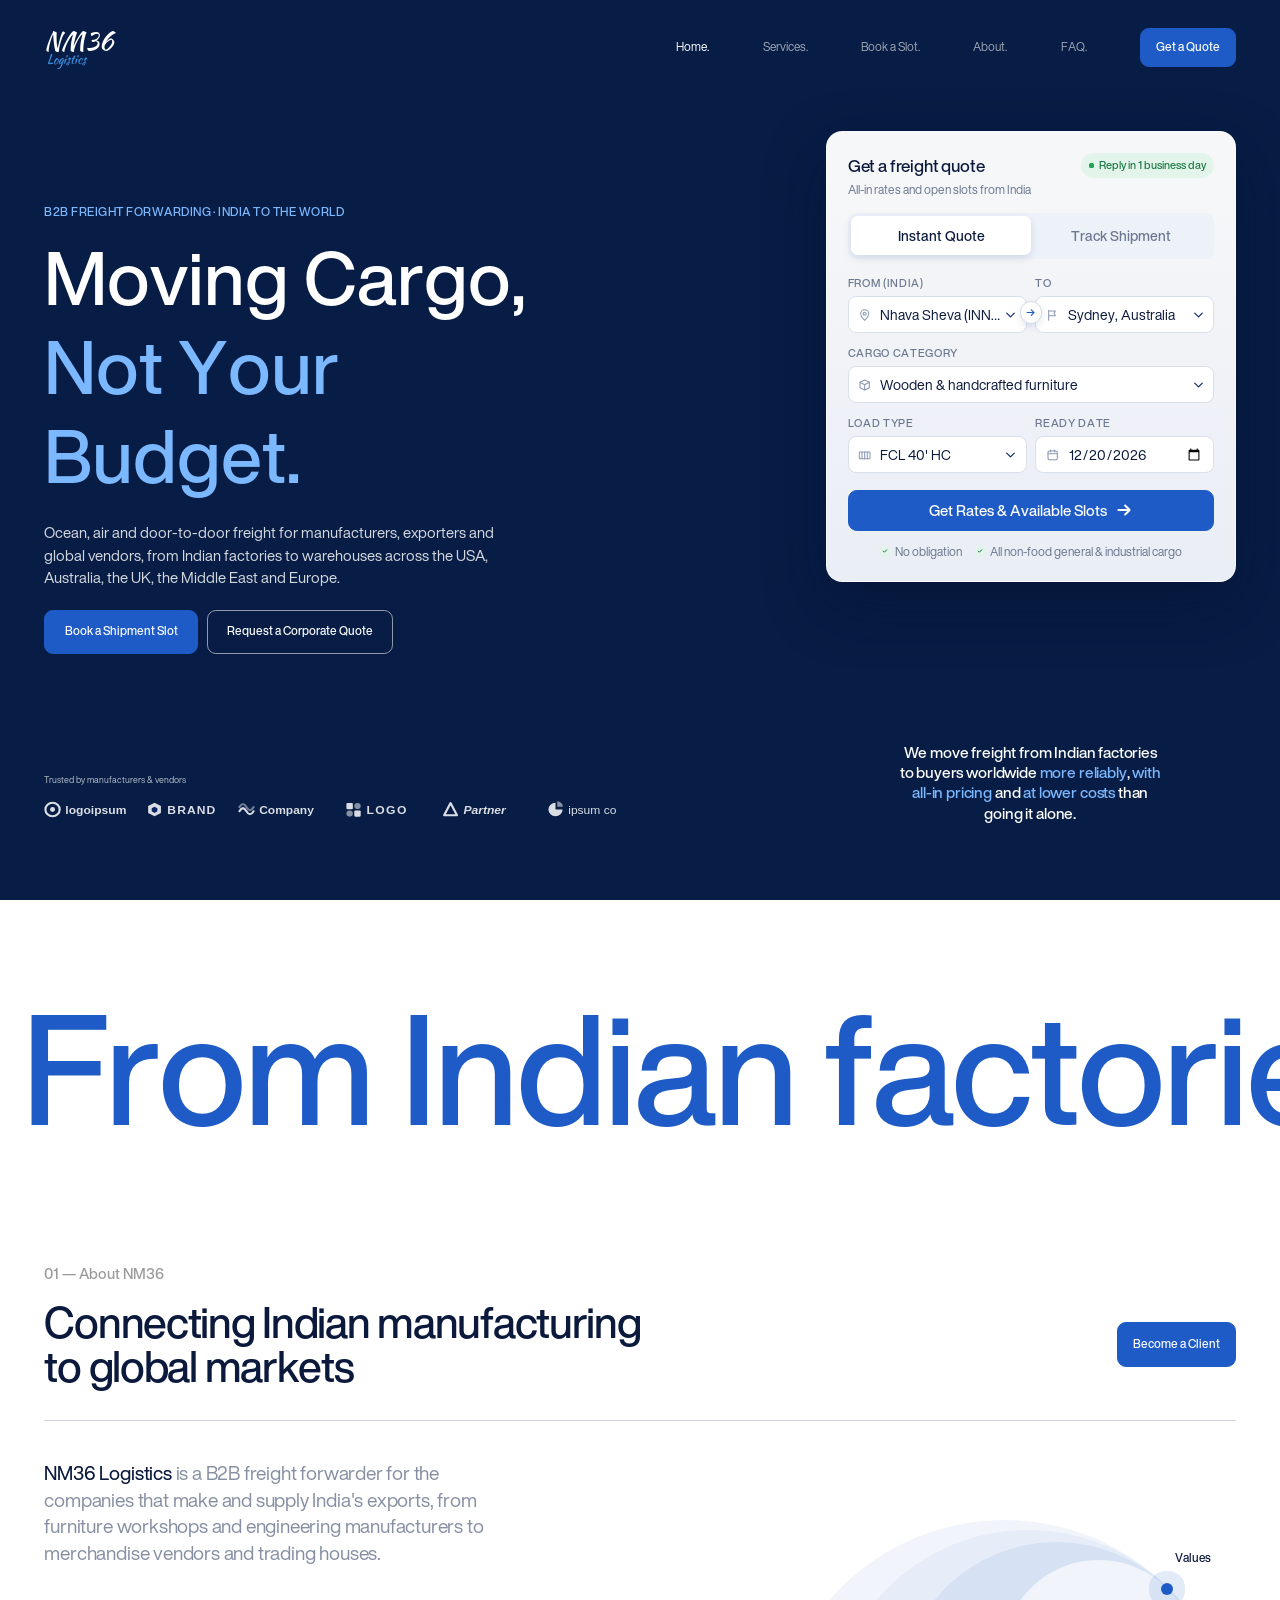
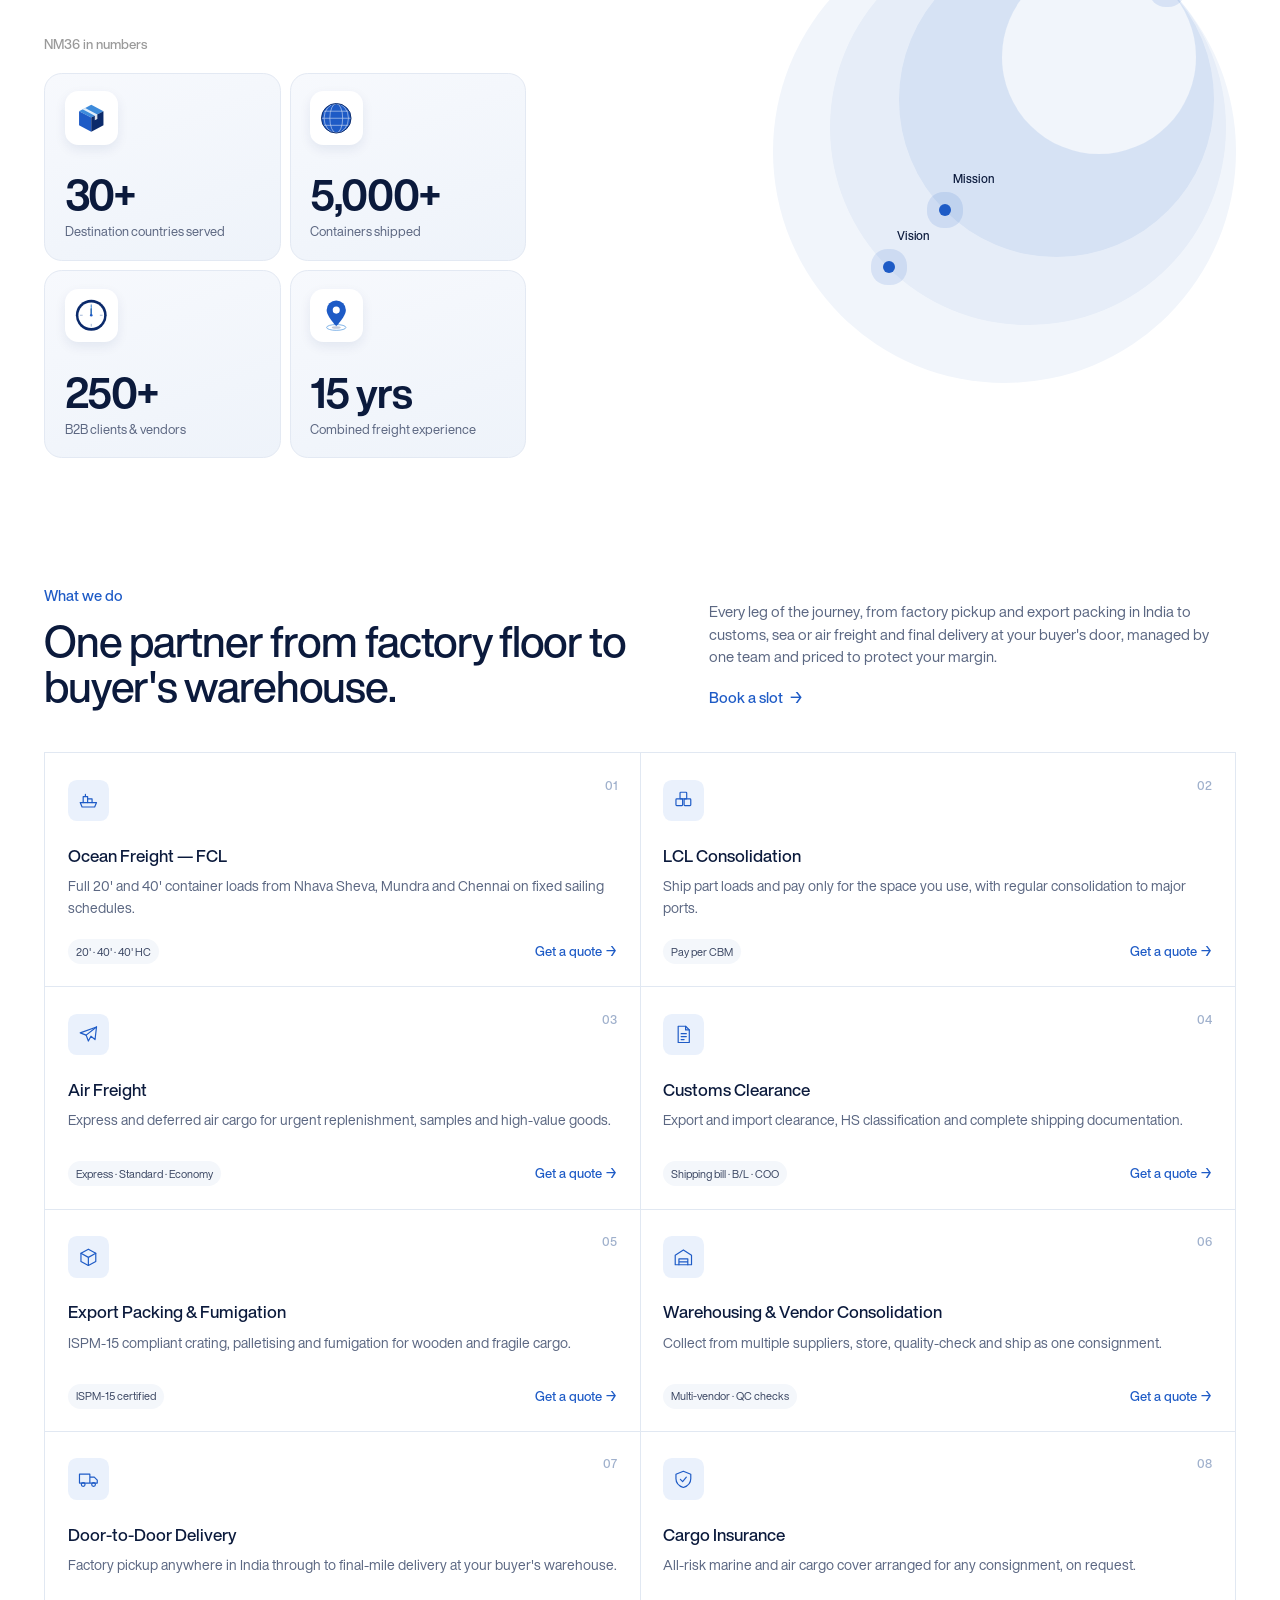
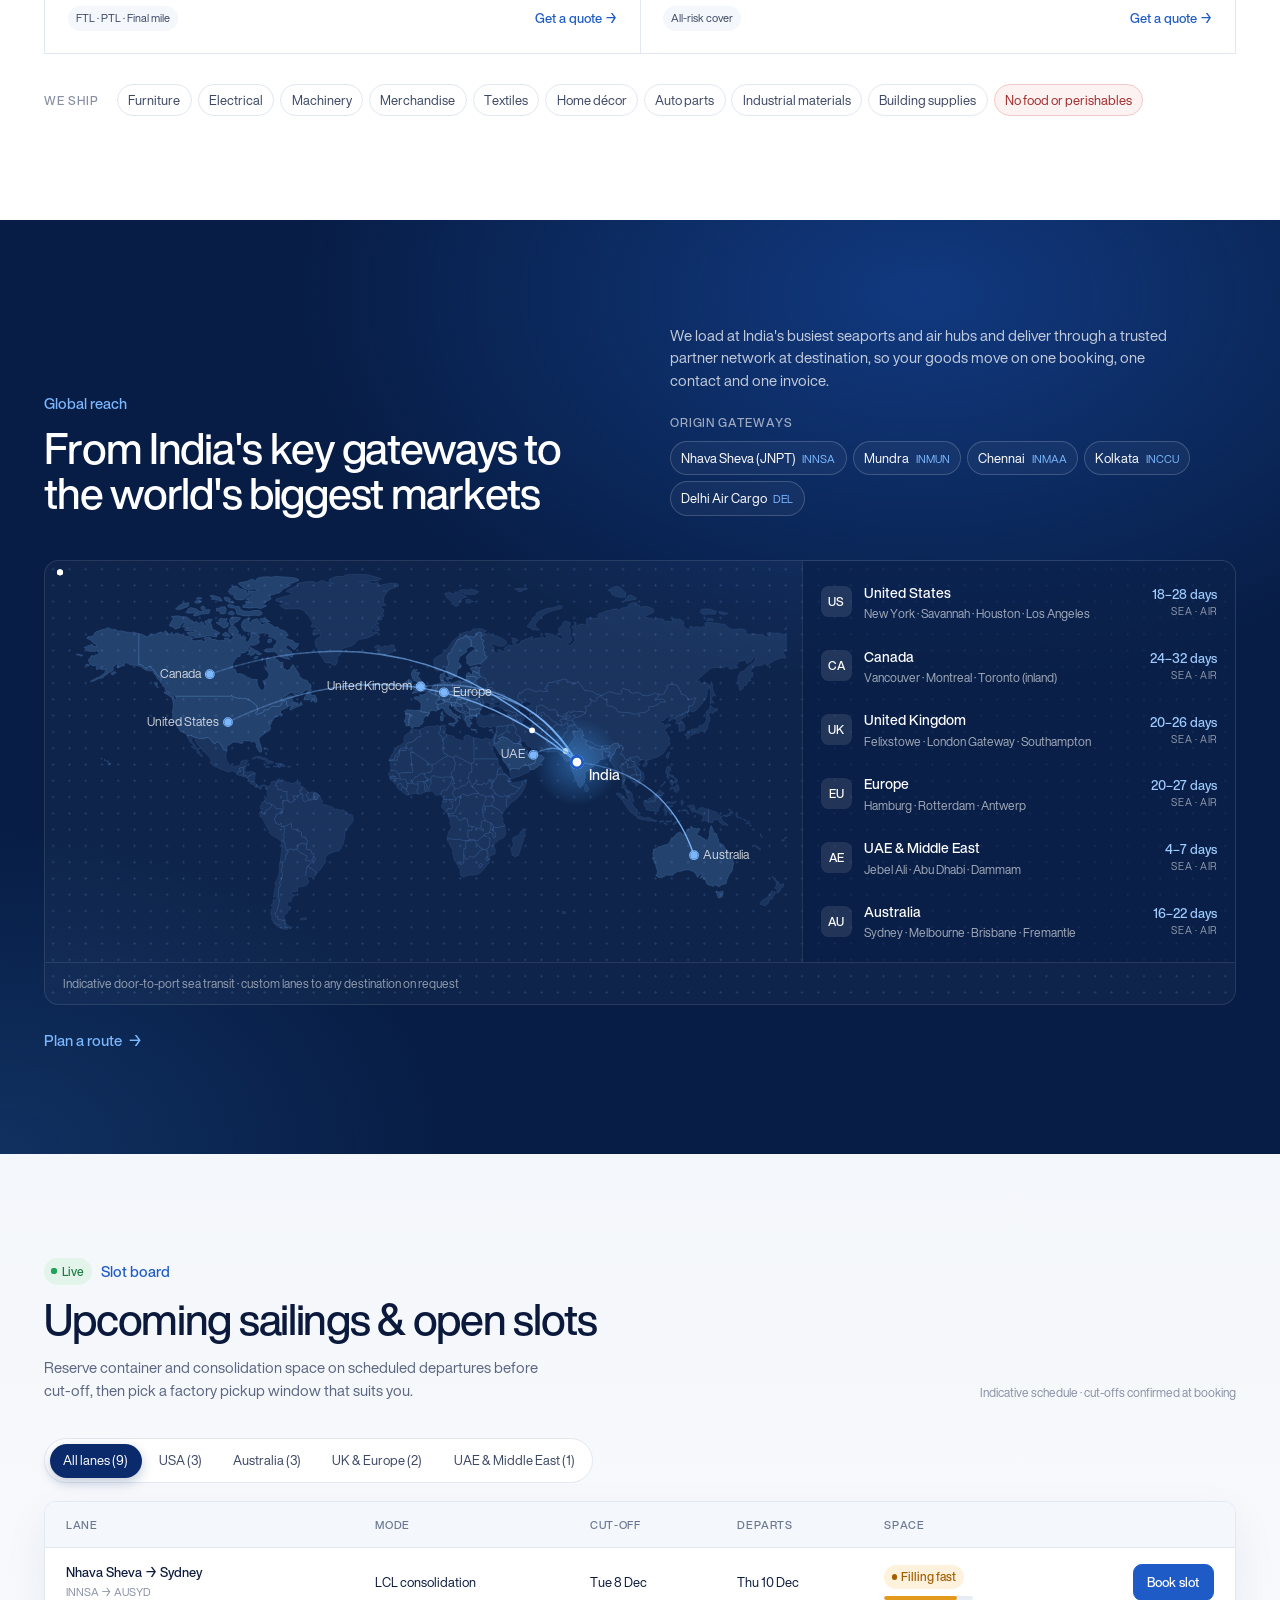
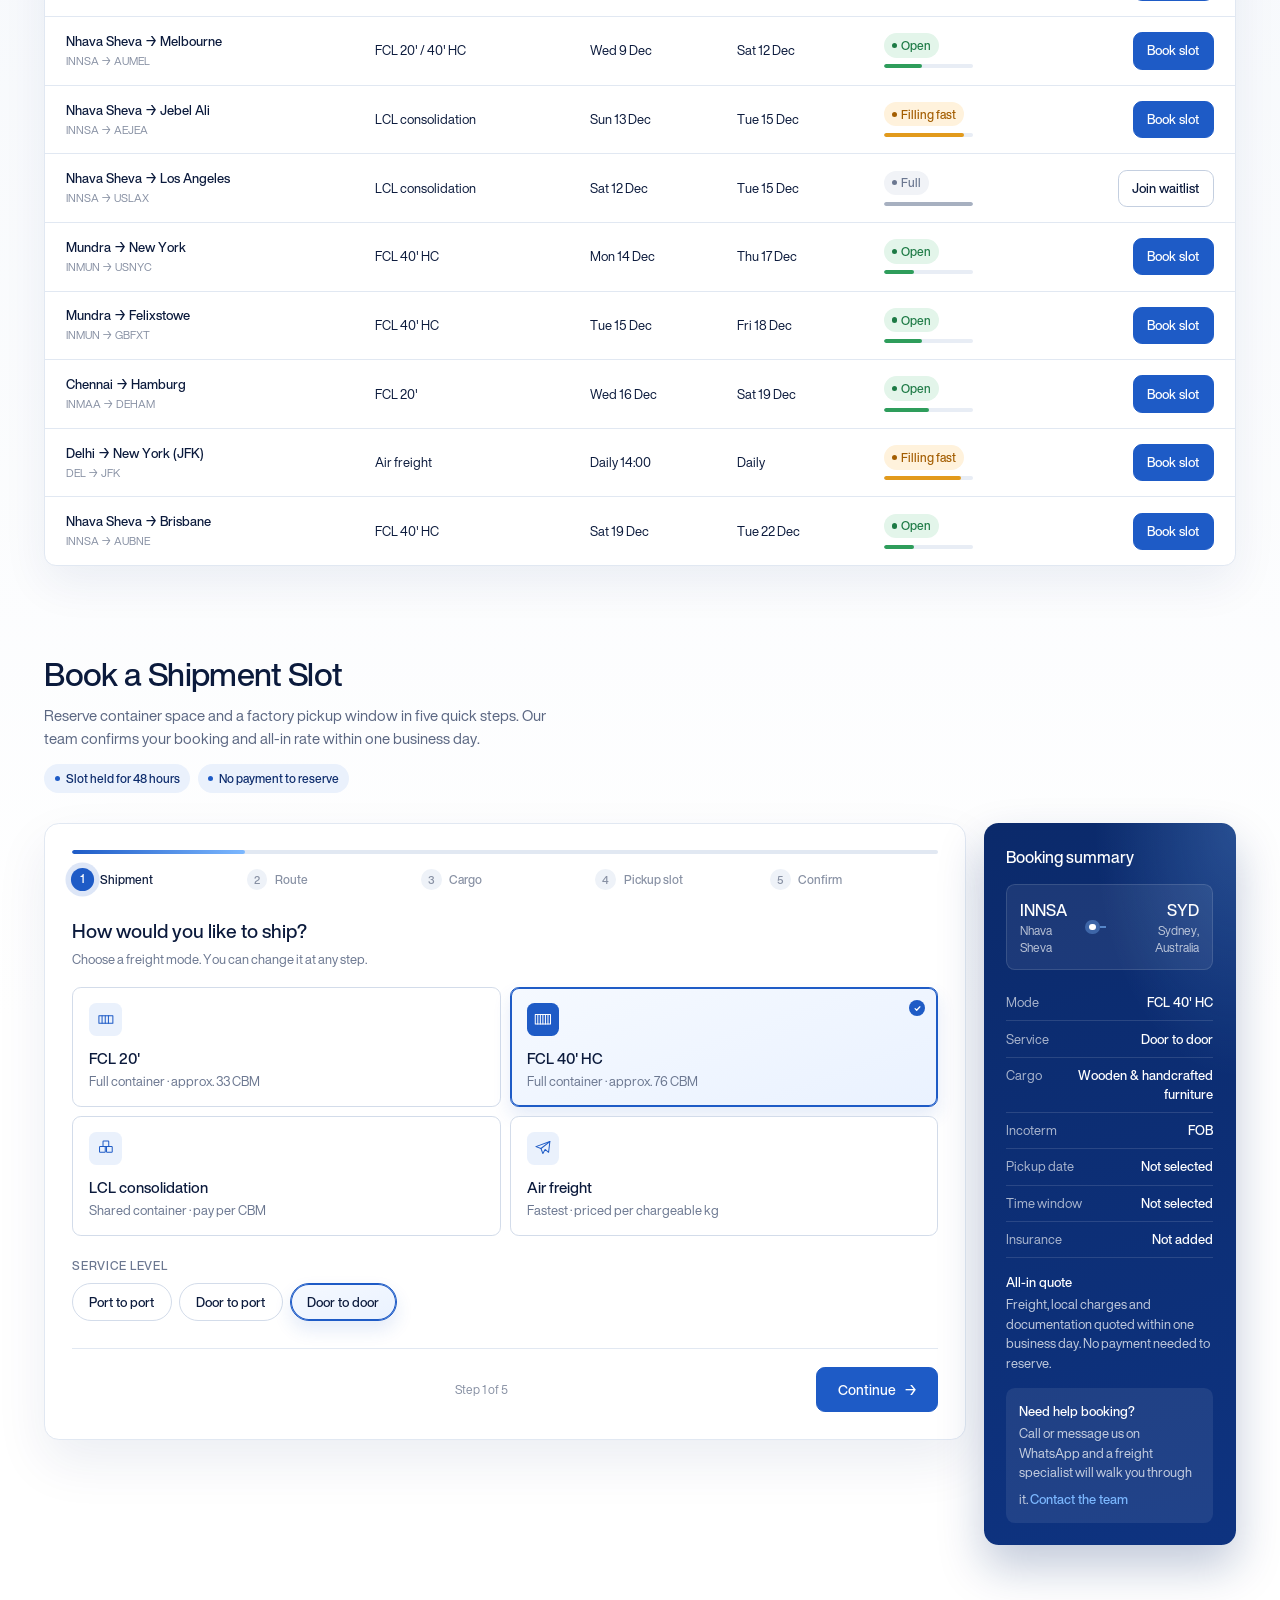
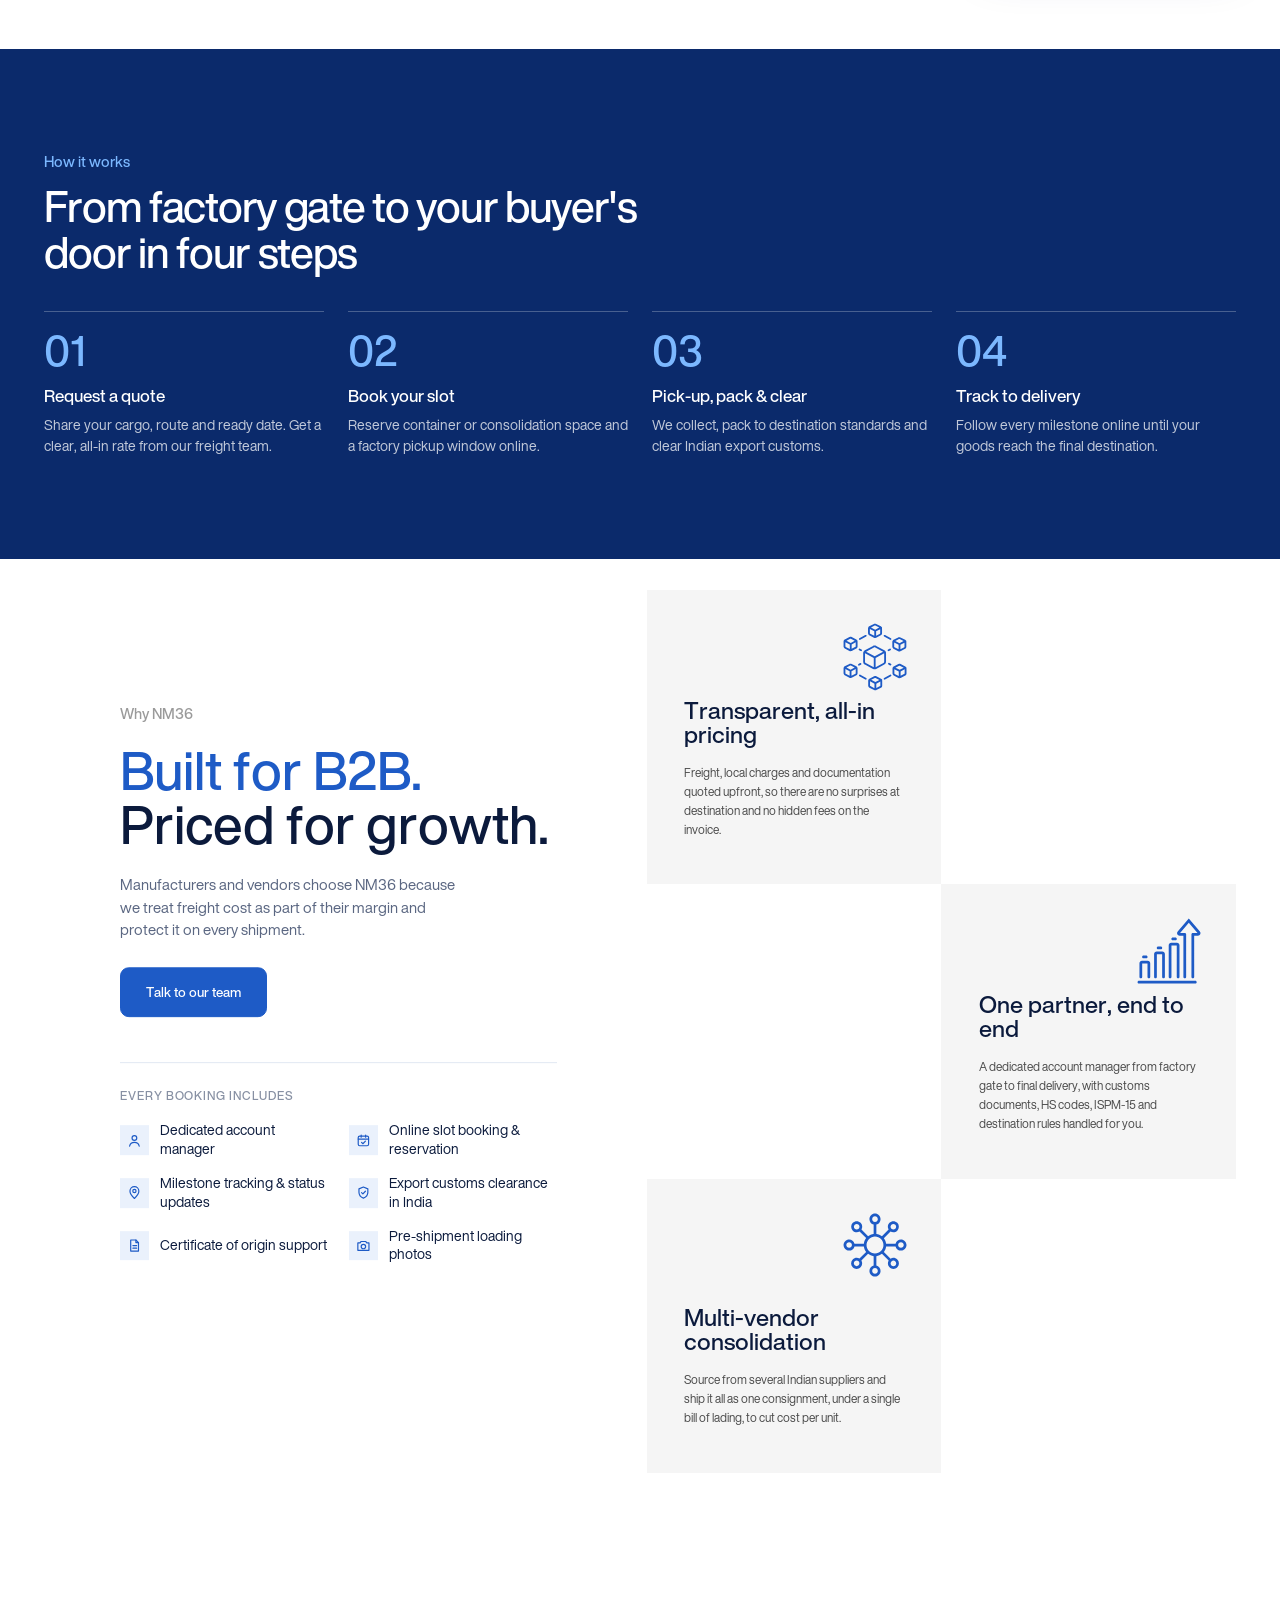
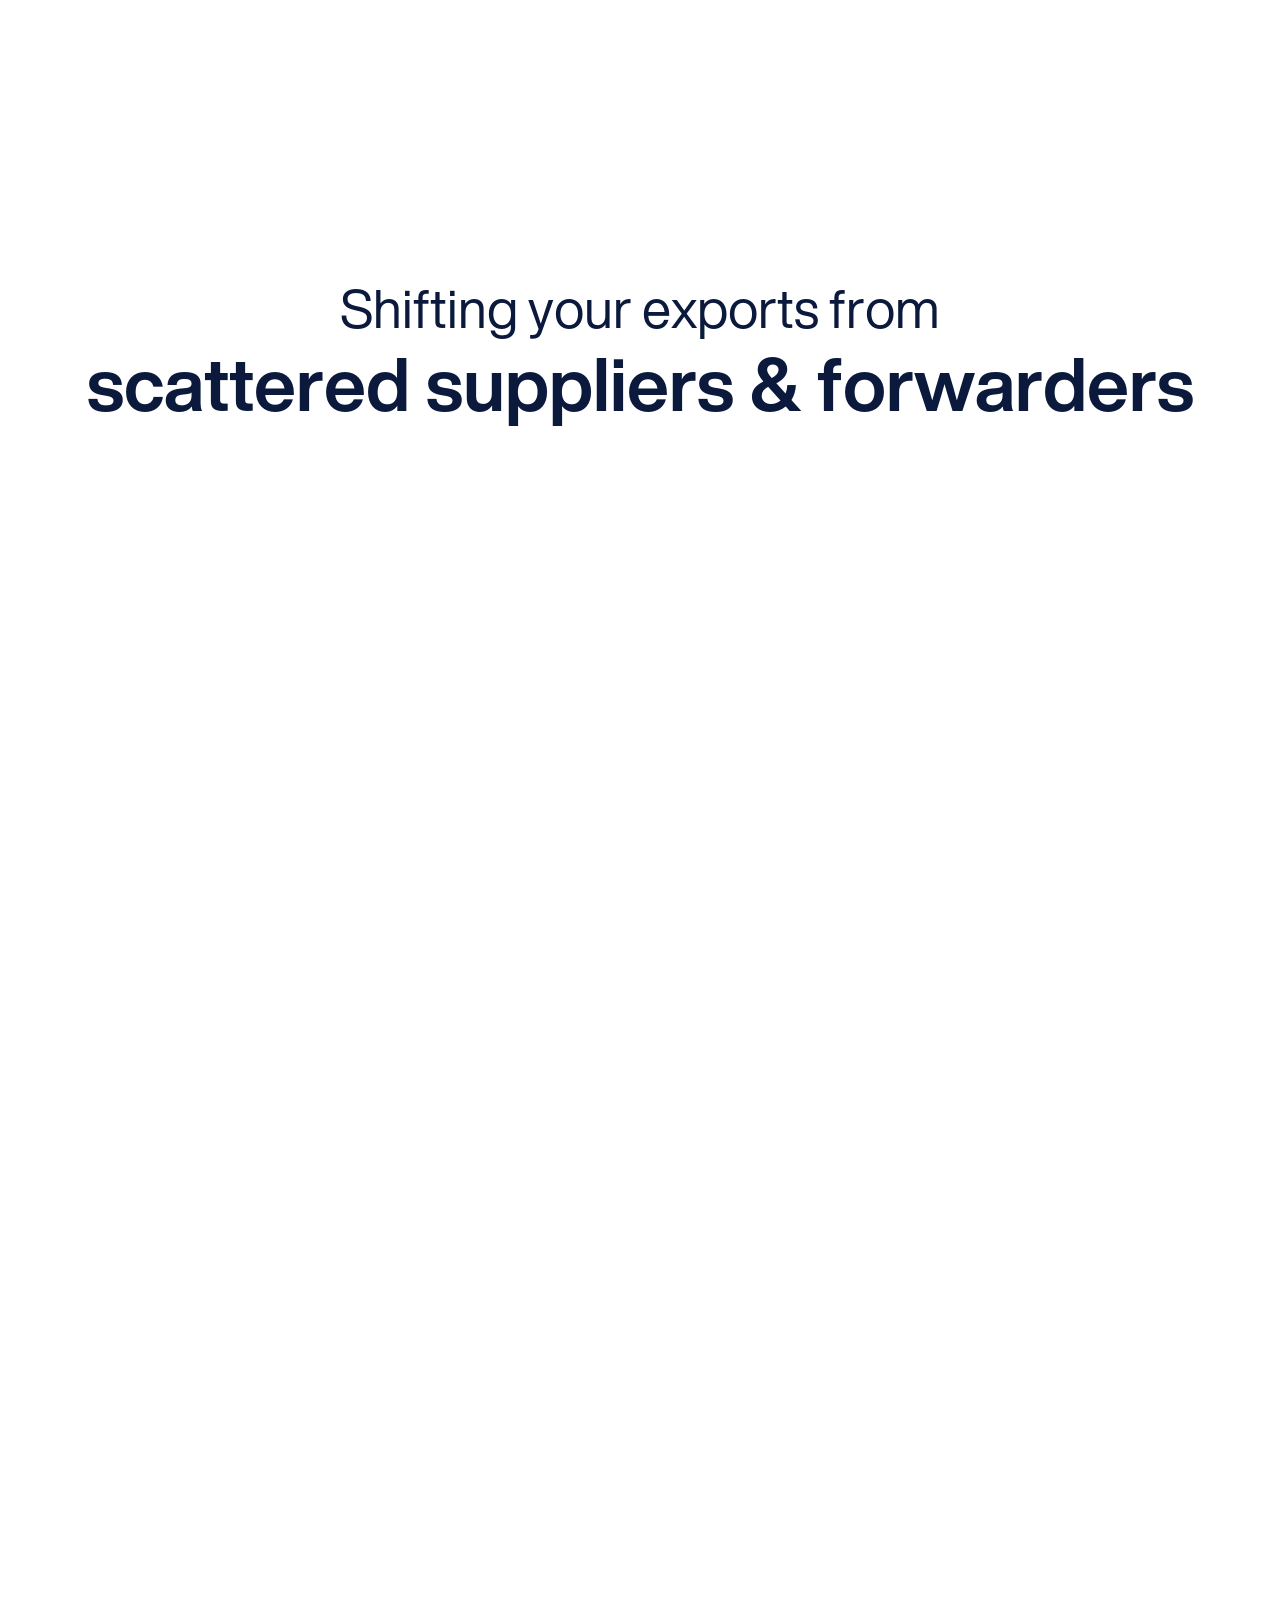
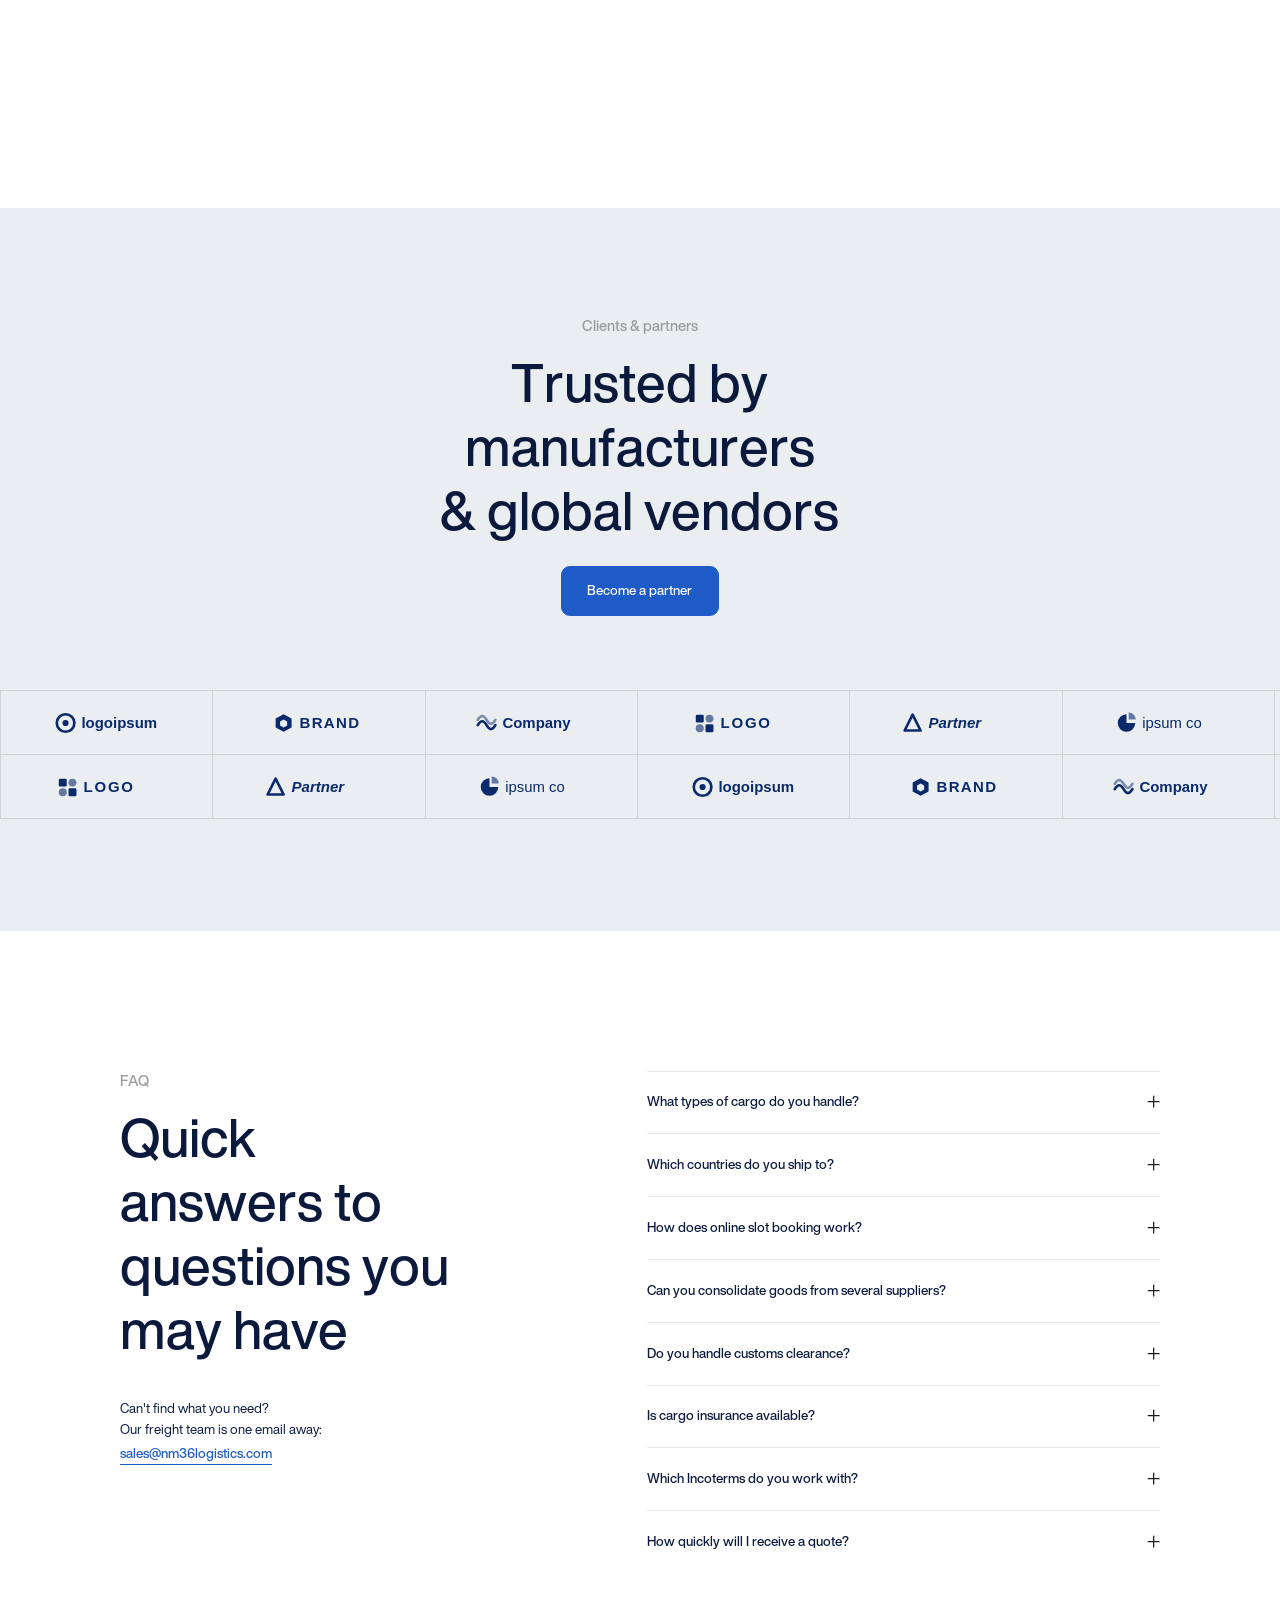
==== commit 434ac8ef: "Hero loads without intro animation, trucks in shift section, world map in global reach - Remove the " ====
--- a/index.html
+++ b/index.html
@@ -1,3 +1,19 @@
 <!DOCTYPE html><html lang="en">
-<head><meta charset="utf-8"><meta name="viewport" content="width=device-width, initial-scale=1.0"><title>NM36 Logistics</title><meta property="og:image" content="nm36-logo.png"><meta property="og:site_name" content="NM36 Logistics"><link rel="icon" type="image/png" sizes="32x32" href="nm36-logo.png"><meta name="description" content="NM36 Logistics: B2B freight forwarding from India to the world. Ocean, air, customs clearance and door-to-door delivery for manufacturers, exporters and global vendors."><link rel="stylesheet" href="index.78ddb5e8.css"><link rel="preconnect" href="https://fonts.googleapis.com"><link rel="preconnect" href="https://fonts.gstatic.com" crossorigin><link rel="stylesheet" href="https://fonts.googleapis.com/css2?family=Kaushan+Script&display=swap"><link rel="stylesheet" href="nm36-theme.css"><link rel="stylesheet" href="nm36-content.css"><script>document.documentElement.classList.add("nm-js")</script><script src="index.d13a8d90.js"></script></head><body> <div class="wrapper" data-barba="wrapper">  <div class="contact popup"> <div class="popup__overlay"></div> <div class="popup__main" data-lenis-prevent> <form action="#" class="popup__main-form"> <div class="popup__main-head"> <h3 class="h4 heading heading-f-lh popup__main-head-title"> Request a quote </h3> <div class="popup__main-head-txt txt txt-18"> Tell us what you're shipping, from where and to where. Our freight team will reply with an all-in rate and available slots, usually within one business day. </div> </div> <div class="popup__main-contact"> <div class="popup__main-contact-label txt txt-18"> Or just wanna say hi? </div> <a href="mailto:sales@nm36logistics.com" class="hover-un popup__main-contact-link txt txt-24"> sales@nm36logistics.com </a> </div> <div class="popup__main-form-inner"> <div class="input-wrap"> <input type="text" class="input-field txt txt-18" name="name" placeholder="Your name" required> <div class="input-field-line"></div> </div> <div class="input-wrap"> <input type="email" class="input-field txt txt-18" name="email" placeholder="Your email" required> <div class="input-field-line"></div> </div> <div class="input-wrap textarea-wrap"> <textarea name="message" cols="30" rows="3" class="input-field txt txt-18" placeholder="Message"></textarea> <div class="input-field-line"></div> </div> <input type="text" class="honey-input" name="blablabla"> </div> <div class="hidden popup__main-form-success"> <p class="popup__main-form-success-txt txt txt-24 txt-med"> Thank <span data-form-name="#">there</span>, <br><br> Your request has reached the NM36 freight team. We'll get back to you within one business day. <br><br> Best regards, <br>NM36 Logistics </p> </div> <button type="submit" class="arr-hover popup__main-submit"> <div class="popup__main-submit-inner popup__main-submit-inner-default"> <div class="h6 heading heading-bold popup__main-submit-inner-txt">Send message</div> <div class="arr-wrap arr-wrap-32"> <div class="arr-ic-main icon icon-32"> <svg width="32" height="32" viewbox="0 0 32 32" fill="none" xmlns="http://www.w3.org/2000/svg"> <path fill-rule="evenodd" clip-rule="evenodd" d="M30.4401 3.68089L3.00001 31.121L0.878693 28.9997L28.3188 1.55957L30.4401 3.68089Z" fill="currentColor"></path> <path fill-rule="evenodd" clip-rule="evenodd" d="M4.5 1.5H30.5V27.5H27.5V4.5H4.5V1.5Z" fill="currentColor"></path> </svg> </div> <div class="arr-ic-clone icon icon-32"> <svg width="32" height="32" viewbox="0 0 32 32" fill="none" xmlns="http://www.w3.org/2000/svg"> <path fill-rule="evenodd" clip-rule="evenodd" d="M30.4401 3.68089L3.00001 31.121L0.878693 28.9997L28.3188 1.55957L30.4401 3.68089Z" fill="currentColor"></path> <path fill-rule="evenodd" clip-rule="evenodd" d="M4.5 1.5H30.5V27.5H27.5V4.5H4.5V1.5Z" fill="currentColor"></path> </svg> </div> </div> </div> <a href="#" class="popup__main-submit-inner popup__main-submit-inner-success" data-popup="close"> <div class="h6 heading heading-bold popup__main-submit-inner-txt">Close the modal</div> <div class="icon icon-32"> <svg width="32" height="32" viewbox="0 0 32 32" fill="none" xmlns="http://www.w3.org/2000/svg"> <path fill-rule="evenodd" clip-rule="evenodd" d="M3.00005 0.736328L16.0001 13.7364L29.0001 0.736328L31.2629 2.99907L18.2628 15.9991L31.2629 28.9992L29.0001 31.2619L16.0001 18.2619L3.00005 31.2619L0.737305 28.9992L13.7373 15.9991L0.737305 2.99907L3.00005 0.736328Z" fill="currentColor"></path> </svg> </div> </a> <div class="popup__main-submit-aspect"></div> </button> </form> <a href="#" class="popup__close" data-popup="close"> <div class="icon icon-32"> <svg width="32" height="32" viewbox="0 0 32 32" fill="none" xmlns="http://www.w3.org/2000/svg"> <path d="M25.1924 6.80664L6.80762 25.1914M6.80762 6.80664L25.1924 25.1914" stroke="currentColor" stroke-width="1.5" stroke-linecap="round" stroke-linejoin="round"></path> </svg> </div> </a> </div> </div> <div class="download popup"> <div class="popup__overlay"></div> <div class="popup__main" data-lenis-prevent> <form action="#" class="popup__main-form"> <div class="popup__main-head"> <h3 class="h4 heading heading-f-lh popup__main-head-title"> Plan a regular export programme </h3> <div class="popup__main-head-txt txt txt-18"> Tell us about your products, volumes and markets. We'll put together contracted rates, a sailing plan and guaranteed monthly slot allocation for your programme.</div> </div> <div class="popup__main-contact"> <div class="popup__main-contact-label txt txt-18"> Or just wanna say hi? </div> <a href="mailto:sales@nm36logistics.com" class="hover-un popup__main-contact-link txt txt-24"> sales@nm36logistics.com </a> </div> <div class="popup__main-form-inner"> <div class="input-wrap"> <input type="text" class="input-field txt txt-18" name="name" placeholder="Your name" required> <div class="input-field-line"></div> </div> <div class="input-wrap"> <input type="email" class="input-field txt txt-18" name="email" placeholder="Your email" required> <div class="input-field-line"></div> </div> <div class="input-wrap textarea-wrap"> <textarea name="message" cols="30" rows="3" class="input-field txt txt-18" placeholder="Route & schedule details"></textarea> <div class="input-field-line"></div> </div> <input type="text" class="honey-input" name="blablabla"> </div> <div class="hidden popup__main-form-success"> <p class="popup__main-form-success-txt txt txt-24 txt-med"> Thank <span data-form-name="#">there</span>, <br><br> Your request has reached the NM36 freight team. We'll get back to you within one business day. <br><br> Best regards, <br>NM36 Logistics </p> </div> <button type="submit" class="arr-hover popup__main-submit"> <div class="popup__main-submit-inner popup__main-submit-inner-default"> <div class="h6 heading heading-bold popup__main-submit-inner-txt">Send message</div> <div class="arr-wrap arr-wrap-32"> <div class="arr-ic-main icon icon-32"> <svg width="32" height="32" viewbox="0 0 32 32" fill="none" xmlns="http://www.w3.org/2000/svg"> <path fill-rule="evenodd" clip-rule="evenodd" d="M30.4401 3.68089L3.00001 31.121L0.878693 28.9997L28.3188 1.55957L30.4401 3.68089Z" fill="currentColor"></path> <path fill-rule="evenodd" clip-rule="evenodd" d="M4.5 1.5H30.5V27.5H27.5V4.5H4.5V1.5Z" fill="currentColor"></path> </svg> </div> <div class="arr-ic-clone icon icon-32"> <svg width="32" height="32" viewbox="0 0 32 32" fill="none" xmlns="http://www.w3.org/2000/svg"> <path fill-rule="evenodd" clip-rule="evenodd" d="M30.4401 3.68089L3.00001 31.121L0.878693 28.9997L28.3188 1.55957L30.4401 3.68089Z" fill="currentColor"></path> <path fill-rule="evenodd" clip-rule="evenodd" d="M4.5 1.5H30.5V27.5H27.5V4.5H4.5V1.5Z" fill="currentColor"></path> </svg> </div> </div> </div> <a href="#" class="popup__main-submit-inner popup__main-submit-inner-success" data-popup="close"> <div class="h6 heading heading-bold popup__main-submit-inner-txt">Close the modal</div> <div class="icon icon-32"> <svg width="32" height="32" viewbox="0 0 32 32" fill="none" xmlns="http://www.w3.org/2000/svg"> <path fill-rule="evenodd" clip-rule="evenodd" d="M3.00005 0.736328L16.0001 13.7364L29.0001 0.736328L31.2629 2.99907L18.2628 15.9991L31.2629 28.9992L29.0001 31.2619L16.0001 18.2619L3.00005 31.2619L0.737305 28.9992L13.7373 15.9991L0.737305 2.99907L3.00005 0.736328Z" fill="currentColor"></path> </svg> </div> </a> <div class="popup__main-submit-aspect"></div> </button> </form> <a href="#" class="popup__close" data-popup="close"> <div class="icon icon-32"> <svg width="32" height="32" viewbox="0 0 32 32" fill="none" xmlns="http://www.w3.org/2000/svg"> <path d="M25.1924 6.80664L6.80762 25.1914M6.80762 6.80664L25.1924 25.1914" stroke="currentColor" stroke-width="1.5" stroke-linecap="round" stroke-linejoin="round"></path> </svg> </div> </a> </div> </div> <div class="event popup"> <div class="popup__overlay"></div> <div class="popup__main" data-lenis-prevent> <a href="#" class="popup__close" data-popup="close"> <div class="icon icon-32"> <svg width="32" height="32" viewbox="0 0 32 32" fill="none" xmlns="http://www.w3.org/2000/svg"> <path d="M25.1924 6.80664L6.80762 25.1914M6.80762 6.80664L25.1924 25.1914" stroke="currentColor" stroke-width="1.5" stroke-linecap="round" stroke-linejoin="round"></path> </svg> </div> </a> <div class="popup__main-event"> <div class="popup__main-event-info"> <div class="img-wrap popup__main-event-info-img" style="--aspect:56%" data-popup-event="thumbnail"> <img src="abt-info-1.c54342e9.jpg" alt="NM36 Logistics team" class="img-abs img-fill" loading="lazy" width="488" height="442"> </div> <div class="h3 heading popup__main-event-title" data-popup-event="name">Event name</div> <div class="popup__main-event-info-item" data-popup-event="date"> <div class="popup__main-event-info-label txt txt-14">Event Date:</div> <div class="popup__main-event-info-title txt txt-16 txt-med"></div> </div> <div class="popup__main-event-info-item" data-popup-event="full_location"> <div class="popup__main-event-info-label txt txt-14">Location:</div> <div class="popup__main-event-info-title txt txt-16 txt-med"></div> </div> <div class="popup__main-event-info-item" data-popup-event="members"> <div class="popup__main-event-info-label txt txt-14">Team member:</div> <div class="popup__main-event-info-title txt txt-16 txt-med"></div> </div> <div class="popup__main-event-info-item" data-popup-event="activities"> <div class="popup__main-event-info-label txt txt-14">Activities:</div> <div class="popup__main-event-info-title txt txt-16 txt-med"></div> </div> <div class="popup__main-event-info-item"> <div class="popup__main-event-info-label txt txt-14">Make an appointment:</div> <a href="mailto:sales@nm36logistics.com" class="popup__main-event-info-title txt txt-16 txt-med">sales@nm36logistics.com</a> </div> </div> <div class="popup__main-event-content"> <div class="h5 heading popup__main-event-title" data-popup-event="name">Event name</div> <span class="p-line"></span> <div class="popup__main-event-richtext txt txt-16" data-popup-event="content"> Event introduction </div> <a href="#" target="_blank" class="popup__main-event-link txt txt-16" data-popup-event="link">Read more</a> </div> </div> </div> </div> <header class="header"> <div class="container"> <a href="index.html" class="header__logo nm36-logo" aria-label="NM36 Logistics home"> <img src="nm36-logo.png" alt="NM36 Logistics" class="nm36-logo__img" onerror="this.style.display='none';this.nextElementSibling.style.display='flex'"> <span class="nm36-logo__text"><span class="nm36-logo__mark">NM36</span><span class="nm36-logo__sub">Logistics</span></span> </a> <div class="header__links"> <div class="header__links-inner"> <a href="index.html" class="header__link txt txt-16" data-link="home">Home.</a> <a class="header__link txt txt-16" href="#services" data-barba-prevent>Services.</a> <a class="header__link txt txt-16" href="#slots" data-barba-prevent>Book a Slot.</a> <a class="header__link txt txt-16" href="#about" data-barba-prevent>About.</a> <a class="header__link txt txt-16" href="#faq" data-barba-prevent>FAQ.</a> </div> <div class="header__links-toggle"> <span class="header__links-toggle-icon header__links-toggle-icon-1"></span> <span class="header__links-toggle-icon header__links-toggle-icon-2"></span> <span class="header__links-toggle-icon header__links-toggle-icon-3"></span> </div> </div> <div class="header_act"> <a href="#" class="btn btn-pri header__btn" data-popup="contact"> <div class="txt txt-16 txt-med"> Get a Quote </div> </a> </div> <a href="#" class="header__toggle"> <span class="header__toggle-icon header__toggle-icon-1"></span> <span class="header__toggle-icon header__toggle-icon-2"></span> <span class="header__toggle-icon header__toggle-icon-3"></span> </a> <nav class="header__nav" data-lenis-prevent> <ul> <li class="header__nav-item"><a href="index.html" data-link="home" class="header__nav-link txt txt-16 txt-med">Home.</a></li> <li class="header__nav-item"><a class="header__nav-link txt txt-16 txt-med" href="#services" data-barba-prevent>Services.</a></li> <li class="header__nav-item"><a class="header__nav-link txt txt-16 txt-med" href="#slots" data-barba-prevent>Book a Slot.</a></li> <li class="header__nav-item"><a class="header__nav-link txt txt-16 txt-med" href="#about" data-barba-prevent>About.</a></li> <li class="header__nav-item"><a class="header__nav-link txt txt-16 txt-med" href="#faq" data-barba-prevent>FAQ.</a></li> <li class="header__nav-item"> <a href="#" class="h6 header__nav-cta heading" data-popup="contact"> Get a Quote <div class="arr-ic-main icon"> <svg width="32" height="32" viewbox="0 0 32 32" fill="none" xmlns="http://www.w3.org/2000/svg"> <path fill-rule="evenodd" clip-rule="evenodd" d="M30.4401 3.68089L3.00001 31.121L0.878693 28.9997L28.3188 1.55957L30.4401 3.68089Z" fill="white"></path> <path fill-rule="evenodd" clip-rule="evenodd" d="M4.5 1.5H30.5V27.5H27.5V4.5H4.5V1.5Z" fill="white"></path> </svg> </div> </a></li> </ul> </nav> </div> </header> <div class="main" data-barba="container" data-barba-namespace="home" data-namespace="home"> <div class="home-hero__wrap"> <div class="home-hero__bg-wrap"> <div class="home-hero__bg-wrap-inner"> <video class="home-hero__bg-vid" id="home-hero-vid" loop preload="auto" autoplay muted playsinline> <source src="hero-720.mp4" type="video/mp4" media="(max-width: 767px)"> <source src="hero-1080.mp4" type="video/mp4"> </video> <div class="home-hero__canvas"></div> </div> </div> <section class="home-hero"> <div class="container grid"> <div class="nm-hero-eyebrow">B2B Freight Forwarding · India to the World</div> <h1 class="h1 heading home-hero__title"> Moving Cargo, <span class="nm-hero-hl">Not Your Budget.</span> </h1> <div class="nm-hero-lead"> <p class="nm-hero-lead__txt">Ocean, air and door-to-door freight for manufacturers, exporters and global vendors, from Indian factories to warehouses across the USA, Australia, the UK, the Middle East and Europe.</p> <div class="nm-hero-lead__ctas"> <a href="#slots" class="btn btn-pri nm-hero-lead__btn" data-barba-prevent><div class="txt txt-16 txt-med">Book a Shipment Slot</div></a> <a href="#" class="nm-hero-lead__btn nm-hero-lead__btn--ghost" data-popup="contact"><div class="txt txt-16 txt-med">Request a Corporate Quote</div></a> </div> </div> <div class="home-hero__backer"> <div class="home-hero__backer-label txt txt-12"> Trusted by manufacturers &amp; vendors </div> <div class="home-hero__backer-inner"> <div class="home-hero__backer-item"> <img src="placeholder-logos/logo-1.svg" alt="Partner logo 1" width="120" height="25"> </div> <div class="home-hero__backer-item"> <img src="placeholder-logos/logo-2.svg" alt="Partner logo 2" width="120" height="25"> </div> <div class="home-hero__backer-item"> <img src="placeholder-logos/logo-3.svg" alt="Partner logo 3" width="120" height="25"> </div> <div class="home-hero__backer-item"> <img src="placeholder-logos/logo-4.svg" alt="Partner logo 4" width="120" height="25"> </div> <div class="home-hero__backer-item"> <img src="placeholder-logos/logo-5.svg" alt="Partner logo 5" width="120" height="25"> </div> <div class="home-hero__backer-item"> <img src="placeholder-logos/logo-6.svg" alt="Partner logo 6" width="120" height="25"> </div> </div> </div> <div class="nm-quote" data-nm-quote> <div class="nm-quote__head"> <div> <div class="nm-quote__title">Get a freight quote</div> <div class="nm-quote__sub">All-in rates and open slots from India</div> </div> <span class="nm-quote__badge"><i></i>Reply in 1 business day</span> </div> <div class="nm-quote__tabs" role="tablist"> <span class="nm-quote__tab-ink" aria-hidden="true"></span> <button type="button" class="nm-quote__tab is-active" role="tab" aria-selected="true" aria-controls="nm-quote-panel" id="nm-quote-tab" data-tab="quote">Instant Quote</button> <button type="button" class="nm-quote__tab" role="tab" aria-selected="false" aria-controls="nm-track-panel" id="nm-track-tab" data-tab="track" tabindex="-1">Track Shipment</button> </div> <form class="nm-quote__panel is-active" id="nm-quote-panel" role="tabpanel" aria-labelledby="nm-quote-tab" data-panel="quote" novalidate> <div class="nm-quote__route"> <div class="nm-quote__field "><label class="nm-quote__label" for="nm-origin">From (India)</label><div class="nm-quote__control"><svg class="nm-quote__ico" width="18" height="18" viewBox="0 0 20 20" fill="none" aria-hidden="true"><g stroke="currentColor" stroke-width="1.6" stroke-linecap="round" stroke-linejoin="round"><path d="M10 18s6-5.3 6-10a6 6 0 1 0-12 0c0 4.7 6 10 6 10Z"/><circle cx="10" cy="8" r="2.2"/></g></svg><select class="nm-quote__input" id="nm-origin" name="origin"><option selected>Nhava Sheva (INNSA)</option><option>Mundra (INMUN)</option><option>Chennai (INMAA)</option><option>Kolkata (INCCU)</option><option>Delhi Air Cargo (DEL)</option></select></div></div><span class="nm-quote__route-arrow" aria-hidden="true"><svg width="16" height="16" viewBox="0 0 16 16" fill="none"><path d="M3 8h10M9 4l4 4-4 4" stroke="currentColor" stroke-width="1.6" stroke-linecap="round" stroke-linejoin="round"/></svg></span><div class="nm-quote__field "><label class="nm-quote__label" for="nm-destination">To</label><div class="nm-quote__control"><svg class="nm-quote__ico" width="18" height="18" viewBox="0 0 20 20" fill="none" aria-hidden="true"><g stroke="currentColor" stroke-width="1.6" stroke-linecap="round" stroke-linejoin="round"><path d="M4 18V3M4 4h10l-2 3.5L14 11H4"/></g></svg><select class="nm-quote__input" id="nm-destination" name="destination"><option>Los Angeles, USA</option><option>New York, USA</option><option>Savannah, USA</option><option>Houston, USA</option><option selected>Sydney, Australia</option><option>Melbourne, Australia</option><option>Brisbane, Australia</option><option>Fremantle, Australia</option><option>Felixstowe, UK</option><option>London Gateway, UK</option><option>Jebel Ali, UAE</option><option>Dammam, Saudi Arabia</option><option>Hamburg, Germany</option><option>Rotterdam, Netherlands</option><option>Antwerp, Belgium</option><option>Vancouver, Canada</option><option>Montreal, Canada</option></select></div></div></div> <div class="nm-quote__grid"> <div class="nm-quote__field nm-quote__field--wide"><label class="nm-quote__label" for="nm-cargo">Cargo category</label><div class="nm-quote__control"><svg class="nm-quote__ico" width="18" height="18" viewBox="0 0 20 20" fill="none" aria-hidden="true"><g stroke="currentColor" stroke-width="1.6" stroke-linecap="round" stroke-linejoin="round"><path d="M10 2.5 17 6v8l-7 3.5L3 14V6Z"/><path d="M3 6l7 3.5L17 6M10 9.5v8"/></g></svg><select class="nm-quote__input" id="nm-cargo" name="cargo"><option selected>Wooden &amp; handcrafted furniture</option><option>Electrical &amp; electronics</option><option>Mechanical &amp; machinery</option><option>Merchandise &amp; retail goods</option><option>Textiles &amp; apparel</option><option>Home décor &amp; handicrafts</option><option>Auto components</option><option>Industrial materials</option><option>Hardware &amp; building supplies</option></select></div></div><div class="nm-quote__field "><label class="nm-quote__label" for="nm-load">Load type</label><div class="nm-quote__control"><svg class="nm-quote__ico" width="18" height="18" viewBox="0 0 20 20" fill="none" aria-hidden="true"><g stroke="currentColor" stroke-width="1.6" stroke-linecap="round" stroke-linejoin="round"><rect x="2" y="5.5" width="16" height="10" rx="1"/><path d="M6 5.5v10M10 5.5v10M14 5.5v10"/></g></svg><select class="nm-quote__input" id="nm-load" name="load"><option>FCL 20'</option><option selected>FCL 40' HC</option><option>LCL consolidation</option><option>Air freight</option></select></div></div><div class="nm-quote__field "><label class="nm-quote__label" for="nm-date">Ready date</label><div class="nm-quote__control"><svg class="nm-quote__ico" width="18" height="18" viewBox="0 0 20 20" fill="none" aria-hidden="true"><g stroke="currentColor" stroke-width="1.6" stroke-linecap="round" stroke-linejoin="round"><rect x="3" y="4" width="14" height="13" rx="2"/><path d="M3 8h14M7 2.5v3M13 2.5v3"/></g></svg><input class="nm-quote__input" type="date" id="nm-date" name="date" required></div></div></div> <button type="submit" class="nm-quote__submit"><span>Get Rates &amp; Available Slots</span><svg width="18" height="18" viewBox="0 0 16 16" fill="none" aria-hidden="true"><path d="M3 8h10M9 4l4 4-4 4" stroke="currentColor" stroke-width="1.8" stroke-linecap="round" stroke-linejoin="round"/></svg></button> <ul class="nm-quote__note"><li>No obligation</li><li>All non-food general &amp; industrial cargo</li></ul> </form> <form class="nm-quote__panel" id="nm-track-panel" role="tabpanel" aria-labelledby="nm-track-tab" data-panel="track" hidden novalidate> <p class="nm-quote__track-intro">Follow every milestone from factory pickup to final delivery.</p> <div class="nm-quote__grid"> <div class="nm-quote__field nm-quote__field--wide"><label class="nm-quote__label" for="nm-track">Booking, B/L or container number</label><div class="nm-quote__control"><svg class="nm-quote__ico" width="18" height="18" viewBox="0 0 20 20" fill="none" aria-hidden="true"><g stroke="currentColor" stroke-width="1.6" stroke-linecap="round" stroke-linejoin="round"><circle cx="9" cy="9" r="5.5"/><path d="m13 13 4.5 4.5"/></g></svg><input class="nm-quote__input" type="text" id="nm-track" name="tracking" placeholder="e.g. NM36-SH-48213" autocomplete="off" required></div></div></div> <button type="submit" class="nm-quote__submit"><span>Track Shipment</span><svg width="18" height="18" viewBox="0 0 16 16" fill="none" aria-hidden="true"><path d="M3 8h10M9 4l4 4-4 4" stroke="currentColor" stroke-width="1.8" stroke-linecap="round" stroke-linejoin="round"/></svg></button> <ul class="nm-quote__note"><li>Updates at every milestone</li><li>Proof of delivery online</li></ul> </form> <a href="#" class="nm-quote__popup" data-popup="contact" tabindex="-1" aria-hidden="true"></a> </div> <p class="nm-hero-promise">We move freight from Indian factories to buyers worldwide <span class="nm-hero-promise__hl">more reliably</span>, <span class="nm-hero-promise__hl">with all-in pricing</span> and <span class="nm-hero-promise__hl">at lower costs</span> than going it alone.</p> <div class="home-hero__sub"> <div class="home-hero__sub-txt txt txt-24 txt-med"> We develop a novel ship to transport freight <span class="txt-hl">more flexibly</span>, <span><span class="txt-hl">with lower emissions</span> and</span> <span class="txt-hl">at lower costs </span>than today. </div> <div class="home-hero__sub-caption"> <div class="home-hero__sub-caption-item txt txt-16">Scroll down to discover how it works<span class="txt-hl"> • </span></div> <div class="home-hero__sub-caption-item txt txt-16">Scroll down to discover how it works<span class="txt-hl"> • </span></div> </div> </div> </div> </section> <div class="home-hero-ph" data-logo-main="dark"> </div> </div> <section class="nm-focused" aria-label="From Indian factories to global markets"> <div class="nm-marquee" data-nm-marquee data-duration="20"> <div class="nm-marquee__track"> <p class="nm-focused__text">From Indian factories to global markets ·</p> </div> </div> </section>  <section class="nm-about" id="about"> <div class="container"> <div class="nm-about__label txt txt-20 txt-med">01 — About NM36</div> <div class="nm-about__head"> <h2 class="nm-about__title">Connecting Indian manufacturing<br>to global markets</h2> <a href="#" class="btn btn-pri nm-about__btn" data-popup="contact"><div class="txt txt-16 txt-med">Become a Client</div></a> </div> <div class="nm-about__content"> <div class="nm-about__left"> <div class="nm-about__slides" aria-live="polite"> <p class="nm-about__fill is-active" data-text="NM36 Logistics">NM36 Logistics is a B2B freight forwarder for the companies that make and supply India's exports, from furniture workshops and engineering manufacturers to merchandise vendors and trading houses.</p> <p class="nm-about__fill" data-text="Our vision">Our vision is to become the most trusted logistics partner for manufacturers and B2B traders shipping from India, giving every factory, large or small, a reliable route to buyers on every continent.</p> <p class="nm-about__fill" data-text="Our mission">Our mission is to move every consignment safely, on schedule and at a cost that keeps our clients competitive, through transparent pricing, proactive communication and complete compliance.</p> <p class="nm-about__fill" data-text="Our values">Our values are simple: all-in quotes with no hidden charges, honest timelines, cost discipline on every route and partnerships that grow from first samples to full-container programmes.</p> </div> <h3 class="nm-about__list-title">NM36 in numbers</h3> <ul class="nm-about__list"> <li class="nm-about__item"> <div class="nm-stat"> <div class="nm-stat__art"><svg viewBox="0 0 120 120" aria-hidden="true"><g class="nm-art-float"><path d="M60 18 98 38 60 58 22 38Z" fill="#3d8bdb"/><path d="M22 38 60 58v44L22 82Z" fill="#1e5bc6"/><path d="M98 38 60 58v44l38-20Z" fill="#0b2a6b"/><path d="M41 28 79 48v14l-8 4V52L33 32Z" fill="#fff" opacity=".85"/></g></svg></div> <div class="nm-stat__body"><h3 class="nm-stat__title">30+</h3><p class="nm-stat__text">Destination countries served</p></div> </div> </li> <li class="nm-about__item"> <div class="nm-stat"> <div class="nm-stat__art"><svg viewBox="0 0 120 120" aria-hidden="true"><circle cx="60" cy="60" r="46" fill="#1e5bc6"/><g fill="none" stroke="#fff" stroke-width="2" opacity=".75"><ellipse class="nm-art-spin-x" cx="60" cy="60" rx="20" ry="46"/><ellipse class="nm-art-spin-x nm-art-delay" cx="60" cy="60" rx="38" ry="46"/><path d="M14 60h92M22 38h76M22 82h76"/></g><circle cx="60" cy="60" r="46" fill="none" stroke="#0b2a6b" stroke-width="3"/></svg></div> <div class="nm-stat__body"><h3 class="nm-stat__title">5,000+</h3><p class="nm-stat__text">Containers shipped</p></div> </div> </li> <li class="nm-about__item"> <div class="nm-stat"> <div class="nm-stat__art"><svg viewBox="0 0 120 120" aria-hidden="true"><circle cx="60" cy="60" r="48" fill="#0b2a6b"/><circle cx="60" cy="60" r="40" fill="#fff"/><g stroke="#9fb4d6" stroke-width="3" stroke-linecap="round"><path d="M60 26v6M60 88v6M26 60h6M88 60h6"/></g><path class="nm-art-hand-slow" d="M60 60V40" stroke="#0b2a6b" stroke-width="4" stroke-linecap="round"/><path class="nm-art-hand-fast" d="M60 60V30" stroke="#3d8bdb" stroke-width="3" stroke-linecap="round"/><circle cx="60" cy="60" r="4" fill="#1e5bc6"/></svg></div> <div class="nm-stat__body"><h3 class="nm-stat__title">250+</h3><p class="nm-stat__text">B2B clients &amp; vendors</p></div> </div> </li> <li class="nm-about__item"> <div class="nm-stat"> <div class="nm-stat__art"><svg viewBox="0 0 120 120" aria-hidden="true"><ellipse class="nm-art-ring" cx="60" cy="98" rx="30" ry="9" fill="none" stroke="#3d8bdb" stroke-width="2"/><ellipse cx="60" cy="98" rx="14" ry="4" fill="#0b2a6b" opacity=".25"/><g class="nm-art-float"><path d="M60 94S30 64 30 44a30 30 0 0 1 60 0c0 20-30 50-30 50Z" fill="#1e5bc6"/><circle cx="60" cy="44" r="11" fill="#fff"/></g></svg></div> <div class="nm-stat__body"><h3 class="nm-stat__title">15 yrs</h3><p class="nm-stat__text">Combined freight experience</p></div> </div> </li> </ul> </div> <div class="nm-about__right"> <div class="nm-graph" data-nm-graph> <div class="nm-graph__box"> <div class="nm-circle" data-index="0" style="width:100%;height:100%;top:0.000%;right:0.000%"></div> <div class="nm-circle" data-index="1" data-center="225" style="width:85.4%;height:85.4%;top:2.138%;right:2.138%"><span class="nm-point" data-label="Manufacturers" data-degree="150"></span> <span class="nm-point nm-point--main" data-label="Vision" data-degree="225"></span> <span class="nm-point" data-label="B2B traders" data-degree="265"></span> <span class="nm-point" data-label="Every continent" data-degree="300"></span></div> <div class="nm-circle" data-index="2" data-center="225" style="width:68.14%;height:68.14%;top:4.666%;right:4.666%"><span class="nm-point" data-label="Safe" data-degree="140"></span> <span class="nm-point" data-label="On schedule" data-degree="175"></span> <span class="nm-point nm-point--main" data-label="Mission" data-degree="225"></span> <span class="nm-point" data-label="Cost-competitive" data-degree="265"></span> <span class="nm-point" data-label="Compliant" data-degree="290"></span></div> <div class="nm-circle" data-index="3" data-center="45" style="width:42%;height:42%;top:8.494%;right:8.494%"><span class="nm-point nm-point--main" data-label="Values" data-degree="45"></span> <span class="nm-point" data-label="Transparency" data-degree="130"></span> <span class="nm-point" data-label="Reliability" data-degree="205"></span> <span class="nm-point" data-label="Partnership" data-degree="270"></span></div> </div> </div> </div> </div> </div> </section>     <section class="nm-sec nm-services" id="services"> <div class="container"> <div class="nm-services__head" data-nm-reveal> <div> <div class="nm-sec__label txt txt-20 txt-med">What we do</div> <h2 class="nm-sec__title">One partner from factory floor to buyer's warehouse.</h2> </div> <div class="nm-services__intro"> <p class="nm-sec__sub">Every leg of the journey, from factory pickup and export packing in India to customs, sea or air freight and final delivery at your buyer's door, managed by one team and priced to protect your margin.</p> <a href="#slots" class="nm-link-arrow" data-barba-prevent>Book a slot <span aria-hidden="true">→</span></a> </div> </div> <ul class="nm-services__grid"><li class="nm-svc" data-nm-reveal style="--d:0ms"> <span class="nm-svc__num">01</span> <span class="nm-svc__icon"><svg width="28" height="28" viewBox="0 0 28 28" fill="none" aria-hidden="true"><g stroke="currentColor" stroke-width="1.6" stroke-linecap="round" stroke-linejoin="round"><path d="M3 17h22l-2.5 6h-17Z"/><path d="M7 17V9h6v8M13 12h6v5M10 6v3"/></g></svg></span> <h3 class="nm-svc__title">Ocean Freight — FCL</h3> <p class="nm-svc__desc">Full 20' and 40' container loads from Nhava Sheva, Mundra and Chennai on fixed sailing schedules.</p> <div class="nm-svc__foot"><span class="nm-svc__tag">20' · 40' · 40' HC</span><a href="#" class="nm-svc__cta" data-popup="contact" aria-label="Get a quote for Ocean Freight — FCL">Get a quote <span aria-hidden="true">→</span></a></div> </li><li class="nm-svc" data-nm-reveal style="--d:80ms"> <span class="nm-svc__num">02</span> <span class="nm-svc__icon"><svg width="28" height="28" viewBox="0 0 28 28" fill="none" aria-hidden="true"><g stroke="currentColor" stroke-width="1.6" stroke-linecap="round" stroke-linejoin="round"><rect x="4" y="12" width="9" height="9" rx="1"/><rect x="15" y="12" width="9" height="9" rx="1"/><rect x="9.5" y="3" width="9" height="9" rx="1"/></g></svg></span> <h3 class="nm-svc__title">LCL Consolidation</h3> <p class="nm-svc__desc">Ship part loads and pay only for the space you use, with regular consolidation to major ports.</p> <div class="nm-svc__foot"><span class="nm-svc__tag">Pay per CBM</span><a href="#" class="nm-svc__cta" data-popup="contact" aria-label="Get a quote for LCL Consolidation">Get a quote <span aria-hidden="true">→</span></a></div> </li><li class="nm-svc" data-nm-reveal style="--d:160ms"> <span class="nm-svc__num">03</span> <span class="nm-svc__icon"><svg width="28" height="28" viewBox="0 0 28 28" fill="none" aria-hidden="true"><g stroke="currentColor" stroke-width="1.6" stroke-linecap="round" stroke-linejoin="round"><path d="M25 4 3 12l8 3 3 8 3.5-6.5L23 21Z"/><path d="M11 15 25 4"/></g></svg></span> <h3 class="nm-svc__title">Air Freight</h3> <p class="nm-svc__desc">Express and deferred air cargo for urgent replenishment, samples and high-value goods.</p> <div class="nm-svc__foot"><span class="nm-svc__tag">Express · Standard · Economy</span><a href="#" class="nm-svc__cta" data-popup="contact" aria-label="Get a quote for Air Freight">Get a quote <span aria-hidden="true">→</span></a></div> </li><li class="nm-svc" data-nm-reveal style="--d:240ms"> <span class="nm-svc__num">04</span> <span class="nm-svc__icon"><svg width="28" height="28" viewBox="0 0 28 28" fill="none" aria-hidden="true"><g stroke="currentColor" stroke-width="1.6" stroke-linecap="round" stroke-linejoin="round"><path d="M7 3h10l5 5v17H7Z"/><path d="M17 3v5h5M11 13h7M11 17h7M11 21h4"/></g></svg></span> <h3 class="nm-svc__title">Customs Clearance</h3> <p class="nm-svc__desc">Export and import clearance, HS classification and complete shipping documentation.</p> <div class="nm-svc__foot"><span class="nm-svc__tag">Shipping bill · B/L · COO</span><a href="#" class="nm-svc__cta" data-popup="contact" aria-label="Get a quote for Customs Clearance">Get a quote <span aria-hidden="true">→</span></a></div> </li><li class="nm-svc" data-nm-reveal style="--d:0ms"> <span class="nm-svc__num">05</span> <span class="nm-svc__icon"><svg width="28" height="28" viewBox="0 0 28 28" fill="none" aria-hidden="true"><g stroke="currentColor" stroke-width="1.6" stroke-linecap="round" stroke-linejoin="round"><path d="M14 3 24 8.5v11L14 25 4 19.5v-11Z"/><path d="M4 8.5l10 5.5 10-5.5M14 14v11"/></g></svg></span> <h3 class="nm-svc__title">Export Packing &amp; Fumigation</h3> <p class="nm-svc__desc">ISPM-15 compliant crating, palletising and fumigation for wooden and fragile cargo.</p> <div class="nm-svc__foot"><span class="nm-svc__tag">ISPM-15 certified</span><a href="#" class="nm-svc__cta" data-popup="contact" aria-label="Get a quote for Export Packing and Fumigation">Get a quote <span aria-hidden="true">→</span></a></div> </li><li class="nm-svc" data-nm-reveal style="--d:80ms"> <span class="nm-svc__num">06</span> <span class="nm-svc__icon"><svg width="28" height="28" viewBox="0 0 28 28" fill="none" aria-hidden="true"><g stroke="currentColor" stroke-width="1.6" stroke-linecap="round" stroke-linejoin="round"><path d="M3 11 14 4l11 7v13H3Z"/><path d="M8 24v-8h12v8M8 20h12"/></g></svg></span> <h3 class="nm-svc__title">Warehousing &amp; Vendor Consolidation</h3> <p class="nm-svc__desc">Collect from multiple suppliers, store, quality-check and ship as one consignment.</p> <div class="nm-svc__foot"><span class="nm-svc__tag">Multi-vendor · QC checks</span><a href="#" class="nm-svc__cta" data-popup="contact" aria-label="Get a quote for Warehousing and Vendor Consolidation">Get a quote <span aria-hidden="true">→</span></a></div> </li><li class="nm-svc" data-nm-reveal style="--d:160ms"> <span class="nm-svc__num">07</span> <span class="nm-svc__icon"><svg width="28" height="28" viewBox="0 0 28 28" fill="none" aria-hidden="true"><g stroke="currentColor" stroke-width="1.6" stroke-linecap="round" stroke-linejoin="round"><path d="M2 7h14v12H2ZM16 11h6l4 4v4H16Z"/><circle cx="7" cy="21" r="2.5"/><circle cx="21" cy="21" r="2.5"/></g></svg></span> <h3 class="nm-svc__title">Door-to-Door Delivery</h3> <p class="nm-svc__desc">Factory pickup anywhere in India through to final-mile delivery at your buyer's warehouse.</p> <div class="nm-svc__foot"><span class="nm-svc__tag">FTL · PTL · Final mile</span><a href="#" class="nm-svc__cta" data-popup="contact" aria-label="Get a quote for Door-to-Door Delivery">Get a quote <span aria-hidden="true">→</span></a></div> </li><li class="nm-svc" data-nm-reveal style="--d:240ms"> <span class="nm-svc__num">08</span> <span class="nm-svc__icon"><svg width="28" height="28" viewBox="0 0 28 28" fill="none" aria-hidden="true"><g stroke="currentColor" stroke-width="1.6" stroke-linecap="round" stroke-linejoin="round"><path d="M14 3 4 7v6c0 6 4.5 10 10 12 5.5-2 10-6 10-12V7Z"/><path d="m10 14 3 3 5-6"/></g></svg></span> <h3 class="nm-svc__title">Cargo Insurance</h3> <p class="nm-svc__desc">All-risk marine and air cargo cover arranged for any consignment, on request.</p> <div class="nm-svc__foot"><span class="nm-svc__tag">All-risk cover</span><a href="#" class="nm-svc__cta" data-popup="contact" aria-label="Get a quote for Cargo Insurance">Get a quote <span aria-hidden="true">→</span></a></div> </li></ul> <div class="nm-services__cargo" data-nm-reveal> <span class="nm-services__cargo-label">We ship</span> <ul><li>Furniture</li><li>Electrical</li><li>Machinery</li><li>Merchandise</li><li>Textiles</li><li>Home décor</li><li>Auto parts</li><li>Industrial materials</li><li>Building supplies</li><li class="is-no">No food or perishables</li></ul> </div> </div> </section> <section class="nm-sec nm-reach" id="reach" data-logo-main="dark"> <div class="container"> <div class="nm-reach__top" data-nm-reveal> <div> <div class="nm-sec__label txt txt-20 txt-med">Global reach</div> <h2 class="nm-sec__title">From India's key gateways to the world's biggest markets</h2> </div> <div> <p class="nm-sec__sub">We load at India's busiest seaports and air hubs and deliver through a trusted partner network at destination, so your goods move on one booking, one contact and one invoice.</p> <div class="nm-reach__gw-title">Origin gateways</div> <ul class="nm-reach__gw"><li>Nhava Sheva (JNPT) <span>INNSA</span></li><li>Mundra <span>INMUN</span></li><li>Chennai <span>INMAA</span></li><li>Kolkata <span>INCCU</span></li><li>Delhi Air Cargo <span>DEL</span></li></ul> </div> </div> <div class="nm-map" data-nm-map data-nm-reveal> <div class="nm-map__canvas"><svg class="nm-map__svg" viewBox="140 20 830 370" role="img" aria-label="Route map: India to the USA, Canada, the UK, Europe, the UAE and Australia"> <defs><radialGradient id="nmGlow" cx="50%" cy="50%" r="50%"><stop offset="0" stop-color="#3d8bdb" stop-opacity=".55"/><stop offset="1" stop-color="#3d8bdb" stop-opacity="0"/></radialGradient><linearGradient id="nmArc" x1="0" x2="1"><stop offset="0" stop-color="#7cb8ff" stop-opacity=".2"/><stop offset="1" stop-color="#7cb8ff"/></linearGradient></defs> <g class="nm-map__route" data-route="us" style="--i:0"> <path class="nm-map__arc-base" d="M703 197 Q483 37 262 160"/> <path class="nm-map__arc" d="M703 197 Q483 37 262 160" pathLength="1"/> <circle class="nm-map__ship" r="4"><animateMotion dur="3.40s" begin="0.00s" repeatCount="indefinite" path="M703 197 Q483 37 262 160"/></circle> </g> <g class="nm-map__route" data-route="ca" style="--i:1"> <path class="nm-map__arc-base" d="M703 197 Q470 3 236 112"/> <path class="nm-map__arc" d="M703 197 Q470 3 236 112" pathLength="1"/> <circle class="nm-map__ship" r="4"><animateMotion dur="3.85s" begin="0.35s" repeatCount="indefinite" path="M703 197 Q470 3 236 112"/></circle> </g> <g class="nm-map__route" data-route="uk" style="--i:2"> <path class="nm-map__arc-base" d="M703 197 Q600 78 497 104"/> <path class="nm-map__arc" d="M703 197 Q600 78 497 104" pathLength="1"/> <circle class="nm-map__ship" r="4"><animateMotion dur="4.30s" begin="0.70s" repeatCount="indefinite" path="M703 197 Q600 78 497 104"/></circle> </g> <g class="nm-map__route" data-route="eu" style="--i:3"> <path class="nm-map__arc-base" d="M703 197 Q622 106 540 128"/> <path class="nm-map__arc" d="M703 197 Q622 106 540 128" pathLength="1"/> <circle class="nm-map__ship" r="4"><animateMotion dur="4.75s" begin="1.05s" repeatCount="indefinite" path="M703 197 Q622 106 540 128"/></circle> </g> <g class="nm-map__route" data-route="ae" style="--i:4"> <path class="nm-map__arc-base" d="M703 197 Q677 176 650 190"/> <path class="nm-map__arc" d="M703 197 Q677 176 650 190" pathLength="1"/> <circle class="nm-map__ship" r="4"><animateMotion dur="5.20s" begin="1.40s" repeatCount="indefinite" path="M703 197 Q677 176 650 190"/></circle> </g> <g class="nm-map__route" data-route="au" style="--i:5"> <path class="nm-map__arc-base" d="M703 197 Q804 191 905 345"/> <path class="nm-map__arc" d="M703 197 Q804 191 905 345" pathLength="1"/> <circle class="nm-map__ship" r="4"><animateMotion dur="5.65s" begin="1.75s" repeatCount="indefinite" path="M703 197 Q804 191 905 345"/></circle> </g><g class="nm-map__node" data-node="us"><circle class="nm-map__pulse" cx="262" cy="160" r="6"/><circle class="nm-map__dot" cx="262" cy="160" r="5"/><text x="250" y="164" text-anchor="end">United States</text></g> <g class="nm-map__node" data-node="ca"><circle class="nm-map__pulse" cx="236" cy="112" r="6"/><circle class="nm-map__dot" cx="236" cy="112" r="5"/><text x="224" y="116" text-anchor="end">Canada</text></g> <g class="nm-map__node" data-node="uk"><circle class="nm-map__pulse" cx="497" cy="104" r="6"/><circle class="nm-map__dot" cx="497" cy="104" r="5"/><text x="485" y="108" text-anchor="end">United Kingdom</text></g> <g class="nm-map__node" data-node="eu"><circle class="nm-map__pulse" cx="540" cy="128" r="6"/><circle class="nm-map__dot" cx="540" cy="128" r="5"/><text x="552" y="132" text-anchor="start">Europe</text></g> <g class="nm-map__node" data-node="ae"><circle class="nm-map__pulse" cx="650" cy="190" r="6"/><circle class="nm-map__dot" cx="650" cy="190" r="5"/><text x="638" y="194" text-anchor="end">UAE</text></g> <g class="nm-map__node" data-node="au"><circle class="nm-map__pulse" cx="905" cy="345" r="6"/><circle class="nm-map__dot" cx="905" cy="345" r="5"/><text x="917" y="349" text-anchor="start">Australia</text></g><g class="nm-map__origin"><circle cx="703" cy="197" r="60" fill="url(#nmGlow)"/><circle class="nm-map__pulse nm-map__pulse--origin" cx="703" cy="197" r="9"/><circle class="nm-map__dot nm-map__dot--origin" cx="703" cy="197" r="8"/><text x="719" y="221">India</text></g> </svg></div> <ul class="nm-map__list"><li data-market="us" tabindex="0" style="--d:0ms"><span class="nm-map__code">US</span><div><strong>United States</strong><span>New York · Savannah · Houston · Los Angeles</span></div><em><b>18–28 days</b>Sea · Air</em></li><li data-market="ca" tabindex="0" style="--d:70ms"><span class="nm-map__code">CA</span><div><strong>Canada</strong><span>Vancouver · Montreal · Toronto (inland)</span></div><em><b>24–32 days</b>Sea · Air</em></li><li data-market="uk" tabindex="0" style="--d:140ms"><span class="nm-map__code">UK</span><div><strong>United Kingdom</strong><span>Felixstowe · London Gateway · Southampton</span></div><em><b>20–26 days</b>Sea · Air</em></li><li data-market="eu" tabindex="0" style="--d:210ms"><span class="nm-map__code">EU</span><div><strong>Europe</strong><span>Hamburg · Rotterdam · Antwerp</span></div><em><b>20–27 days</b>Sea · Air</em></li><li data-market="ae" tabindex="0" style="--d:280ms"><span class="nm-map__code">AE</span><div><strong>UAE &amp; Middle East</strong><span>Jebel Ali · Abu Dhabi · Dammam</span></div><em><b>4–7 days</b>Sea · Air</em></li><li data-market="au" tabindex="0" style="--d:350ms"><span class="nm-map__code">AU</span><div><strong>Australia</strong><span>Sydney · Melbourne · Brisbane · Fremantle</span></div><em><b>16–22 days</b>Sea · Air</em></li></ul> <p class="nm-map__note">Indicative door-to-port sea transit · custom lanes to any destination on request</p> </div> <a href="#slots" class="nm-link-arrow nm-reach__cta" data-barba-prevent>Plan a route <span aria-hidden="true">→</span></a> </div> </section>  <section class="nm-sec nm-slots" id="slots"> <div class="container"> <div class="nm-sec__head" data-nm-reveal> <div> <div class="nm-sec__label txt txt-20 txt-med"><span class="nm-live"><i></i>Live</span> Slot board</div> <h2 class="nm-sec__title">Upcoming sailings &amp; open slots</h2> <p class="nm-sec__sub">Reserve container and consolidation space on scheduled departures before cut-off, then pick a factory pickup window that suits you.</p> </div> <p class="nm-slots__hint">Indicative schedule · cut-offs confirmed at booking</p> </div> <div class="nm-board" data-nm-board data-nm-reveal> <div class="nm-board__filters" role="group" aria-label="Filter lanes"></div> <div class="nm-board__table" role="table" aria-label="Upcoming sailings"> <div class="nm-board__row nm-board__row--head" role="row"><span role="columnheader">Lane</span><span role="columnheader">Mode</span><span role="columnheader">Cut-off</span><span role="columnheader">Departs</span><span role="columnheader">Space</span><span role="columnheader"><span class="nm-vh">Action</span></span></div> <div class="nm-board__body"></div> </div> </div> <div class="nm-book" id="book" data-nm-book> <div class="nm-book__intro" data-nm-reveal> <h3 class="nm-book__title">Book a Shipment Slot</h3> <p class="nm-book__sub">Reserve container space and a factory pickup window in five quick steps. Our team confirms your booking and all-in rate within one business day.</p> <ul class="nm-book__badges"><li>Slot held for 48 hours</li><li>No payment to reserve</li></ul> </div> <div class="nm-book__layout" data-nm-reveal> <form class="nm-book__card" novalidate> <div class="nm-book__progress" aria-hidden="true"><span></span></div> <ol class="nm-book__steps"><li class="nm-book__step is-current" data-step="1"><span>1</span>Shipment</li><li class="nm-book__step" data-step="2"><span>2</span>Route</li><li class="nm-book__step" data-step="3"><span>3</span>Cargo</li><li class="nm-book__step" data-step="4"><span>4</span>Pickup slot</li><li class="nm-book__step" data-step="5"><span>5</span>Confirm</li></ol> <fieldset class="nm-book__panel is-active" data-panel="1"> <legend class="nm-book__q">How would you like to ship?</legend> <p class="nm-book__hint">Choose a freight mode. You can change it at any step.</p> <div class="nm-book__modes"><label class="nm-choice"><input type="radio" name="mode" value="FCL 20'"><span class="nm-choice__box"><span class="nm-choice__icon"><svg width="28" height="28" viewBox="0 0 28 28" fill="none" aria-hidden="true"><g stroke="currentColor" stroke-width="1.6" stroke-linecap="round" stroke-linejoin="round"><path d="M3 9h22v12H3Z"/><path d="M8 9v12M13 9v12M18 9v12"/></g></svg></span><strong>FCL 20'</strong><span>Full container · approx. 33 CBM</span></span></label><label class="nm-choice"><input type="radio" name="mode" value="FCL 40' HC" checked><span class="nm-choice__box"><span class="nm-choice__icon"><svg width="28" height="28" viewBox="0 0 28 28" fill="none" aria-hidden="true"><g stroke="currentColor" stroke-width="1.6" stroke-linecap="round" stroke-linejoin="round"><path d="M2 7h24v15H2Z"/><path d="M6 7v15M10 7v15M14 7v15M18 7v15M22 7v15"/></g></svg></span><strong>FCL 40' HC</strong><span>Full container · approx. 76 CBM</span></span></label><label class="nm-choice"><input type="radio" name="mode" value="LCL consolidation"><span class="nm-choice__box"><span class="nm-choice__icon"><svg width="28" height="28" viewBox="0 0 28 28" fill="none" aria-hidden="true"><g stroke="currentColor" stroke-width="1.6" stroke-linecap="round" stroke-linejoin="round"><rect x="4" y="12" width="9" height="9" rx="1"/><rect x="15" y="12" width="9" height="9" rx="1"/><rect x="9.5" y="3" width="9" height="9" rx="1"/></g></svg></span><strong>LCL consolidation</strong><span>Shared container · pay per CBM</span></span></label><label class="nm-choice"><input type="radio" name="mode" value="Air freight"><span class="nm-choice__box"><span class="nm-choice__icon"><svg width="28" height="28" viewBox="0 0 28 28" fill="none" aria-hidden="true"><g stroke="currentColor" stroke-width="1.6" stroke-linecap="round" stroke-linejoin="round"><path d="M25 4 3 12l8 3 3 8 3.5-6.5L23 21Z"/><path d="M11 15 25 4"/></g></svg></span><strong>Air freight</strong><span>Fastest · priced per chargeable kg</span></span></label></div> <div class="nm-book__label">Service level</div> <div class="nm-book__chips"><label class="nm-choice"><input type="radio" name="service" value="Port to port"><span class="nm-choice__box">Port to port</span></label><label class="nm-choice"><input type="radio" name="service" value="Door to port"><span class="nm-choice__box">Door to port</span></label><label class="nm-choice"><input type="radio" name="service" value="Door to door" checked><span class="nm-choice__box">Door to door</span></label></div> </fieldset> <fieldset class="nm-book__panel" data-panel="2" hidden> <legend class="nm-book__q">Where is it going?</legend> <p class="nm-book__hint">Pick your loading gateway in India and the destination port or city.</p> <div class="nm-book__grid"> <label class="nm-book__field"><span>Origin (India)</span><select class="nm-quote__input" name="origin" data-source="nm-origin"></select></label> <label class="nm-book__field"><span>Destination</span><select class="nm-quote__input" name="destination" data-source="nm-destination"></select></label> <label class="nm-book__field"><span>Incoterm</span><select class="nm-quote__input" name="incoterm"><option>EXW</option><option>FCA</option><option selected>FOB</option><option>CFR</option><option>CIF</option><option>DAP</option><option>DPU</option><option>DDP</option></select></label> </div> </fieldset> <fieldset class="nm-book__panel" data-panel="3" hidden> <legend class="nm-book__q">What are you shipping?</legend> <p class="nm-book__hint">All non-food general and industrial cargo is accepted.</p> <div class="nm-book__grid"> <label class="nm-book__field nm-book__field--wide"><span>Cargo category</span><select class="nm-quote__input" name="cargo" data-source="nm-cargo"></select></label> <label class="nm-book__field"><span>Approx. volume or weight</span><input class="nm-quote__input" name="volume" placeholder="e.g. 2 × 40' HC or 12 CBM"></label> <label class="nm-book__field"><span>Packages</span><input class="nm-quote__input" name="packages" inputmode="numeric" placeholder="e.g. 120 cartons"></label> <label class="nm-book__check nm-book__field--wide"><input type="checkbox" name="insurance"> <span>Add all-risk cargo insurance</span></label> </div> </fieldset> <fieldset class="nm-book__panel" data-panel="4" hidden> <legend class="nm-book__q">Choose a pickup slot</legend> <p class="nm-book__hint">Pick a factory pickup date and time window. Your slot is held for 48 hours while we confirm.</p> <div class="nm-cal"> <div class="nm-cal__head"><span class="nm-cal__range"></span><span class="nm-cal__legend"><i class="is-open"></i>Open <i class="is-limited"></i>Limited <i class="is-full"></i>Full / closed</span></div> <div class="nm-cal__days" role="radiogroup" aria-label="Pickup date"></div> </div> <div class="nm-book__label nm-cal__win-title">Pickup window</div> <div class="nm-cal__windows" role="radiogroup" aria-label="Pickup window"></div> <p class="nm-cal__eta"></p> </fieldset> <fieldset class="nm-book__panel" data-panel="5" hidden> <legend class="nm-book__q">Review &amp; confirm</legend> <p class="nm-book__hint">Check the details below. Sending the request opens a short form for your name and business email.</p> <dl class="nm-book__review"></dl> </fieldset> <p class="nm-book__error" role="alert" hidden></p> <div class="nm-book__nav"> <button type="button" class="nm-book__back" data-act="back">Back</button> <span class="nm-book__count">Step 1 of 5</span> <button type="button" class="nm-book__next" data-act="next">Continue</button> </div> </form> <aside class="nm-book__summary" aria-label="Booking summary"> <div class="nm-book__sum-title">Booking summary</div> <div class="nm-book__route"><div><strong data-sum="originCode">INNSA</strong><span data-sum="originName">Nhava Sheva</span></div><span class="nm-book__route-line" aria-hidden="true"><i></i></span><div><strong data-sum="destCode">AUSYD</strong><span data-sum="destName">Sydney, Australia</span></div></div> <dl><div><dt>Mode</dt><dd data-sum="mode">Not selected</dd></div><div><dt>Service</dt><dd data-sum="service">Not selected</dd></div><div><dt>Cargo</dt><dd data-sum="cargo">Not selected</dd></div><div><dt>Incoterm</dt><dd data-sum="incoterm">Not selected</dd></div><div><dt>Pickup date</dt><dd data-sum="date">Not selected</dd></div><div><dt>Time window</dt><dd data-sum="window">Not selected</dd></div><div><dt>Insurance</dt><dd data-sum="insurance">Not selected</dd></div></dl> <div class="nm-book__sum-note"><strong>All-in quote</strong> Freight, local charges and documentation quoted within one business day. No payment needed to reserve.</div> <div class="nm-book__help"><strong>Need help booking?</strong> Call or message us on WhatsApp and a freight specialist will walk you through it. <a href="#" data-popup="contact">Contact the team</a></div> </aside> </div> </div> </div> </section> <section class="nm-sec nm-how" id="how" data-logo-main="dark"> <div class="container"> <div class="nm-sec__head"> <div> <div class="nm-sec__label txt txt-20 txt-med">How it works</div> <h2 class="nm-sec__title">From factory gate to your buyer's door in four steps</h2>  </div>  </div> <ol class="nm-how__list"><li><span class="nm-how__num">01</span><h3>Request a quote</h3><p>Share your cargo, route and ready date. Get a clear, all-in rate from our freight team.</p></li><li><span class="nm-how__num">02</span><h3>Book your slot</h3><p>Reserve container or consolidation space and a factory pickup window online.</p></li><li><span class="nm-how__num">03</span><h3>Pick-up, pack &amp; clear</h3><p>We collect, pack to destination standards and clear Indian export customs.</p></li><li><span class="nm-how__num">04</span><h3>Track to delivery</h3><p>Follow every milestone online until your goods reach the final destination.</p></li></ol> </div> </section> <section class="home-why" id="why-us"> <div class="container grid"> <div class="home-why__head"> <div class="home-why__label txt txt-20 txt-med"> Why NM36 </div> <h2 class="h3 heading home-why__title"> <span class="txt-hl">Built for B2B.</span> Priced for growth. </h2> <p class="nm-why__sub">Manufacturers and vendors choose NM36 because we treat freight cost as part of their margin and protect it on every shipment.</p> <a href="#" class="btn btn-lg btn-pri home-why__btn" data-popup="contact"> <div class="txt txt-18 txt-med">Talk to our team</div> </a> <div class="nm-why__includes" data-nm-reveal> <div class="nm-why__includes-title">Every booking includes</div> <ul><li style="--d:0ms"><span class="nm-why__ico" aria-hidden="true"><svg width="18" height="18" viewBox="0 0 20 20" fill="none"><g stroke="currentColor" stroke-width="1.6" stroke-linecap="round" stroke-linejoin="round"><circle cx="10" cy="6.5" r="3.2"/><path d="M3.5 17.5c.8-3.3 3.4-5 6.5-5s5.7 1.7 6.5 5"/></g></svg></span><span>Dedicated account manager</span></li><li style="--d:60ms"><span class="nm-why__ico" aria-hidden="true"><svg width="18" height="18" viewBox="0 0 20 20" fill="none"><g stroke="currentColor" stroke-width="1.6" stroke-linecap="round" stroke-linejoin="round"><rect x="3" y="4" width="14" height="13" rx="2"/><path d="M3 8h14M7 2.5v3M13 2.5v3M7.5 12.5l1.8 1.8 3.4-3.6"/></g></svg></span><span>Online slot booking &amp; reservation</span></li><li style="--d:120ms"><span class="nm-why__ico" aria-hidden="true"><svg width="18" height="18" viewBox="0 0 20 20" fill="none"><g stroke="currentColor" stroke-width="1.6" stroke-linecap="round" stroke-linejoin="round"><path d="M10 18s6-5.3 6-10a6 6 0 1 0-12 0c0 4.7 6 10 6 10Z"/><circle cx="10" cy="8" r="2.2"/></g></svg></span><span>Milestone tracking &amp; status updates</span></li><li style="--d:180ms"><span class="nm-why__ico" aria-hidden="true"><svg width="18" height="18" viewBox="0 0 20 20" fill="none"><g stroke="currentColor" stroke-width="1.6" stroke-linecap="round" stroke-linejoin="round"><path d="M10 2.5 4 5v4.5c0 4 2.7 6.7 6 8 3.3-1.3 6-4 6-8V5Z"/><path d="m7.5 10 1.8 1.8 3.4-3.6"/></g></svg></span><span>Export customs clearance in India</span></li><li style="--d:240ms"><span class="nm-why__ico" aria-hidden="true"><svg width="18" height="18" viewBox="0 0 20 20" fill="none"><g stroke="currentColor" stroke-width="1.6" stroke-linecap="round" stroke-linejoin="round"><path d="M5 2.5h7l3.5 3.5v11.5H5Z"/><path d="M12 2.5V6h3.5M8 10h5M8 13.5h5"/></g></svg></span><span>Certificate of origin support</span></li><li style="--d:300ms"><span class="nm-why__ico" aria-hidden="true"><svg width="18" height="18" viewBox="0 0 20 20" fill="none"><g stroke="currentColor" stroke-width="1.6" stroke-linecap="round" stroke-linejoin="round"><path d="M2.5 6.5h3l1.5-2h6l1.5 2h3v10h-15Z"/><circle cx="10" cy="11.3" r="3"/></g></svg></span><span>Pre-shipment loading photos</span></li></ul> </div> </div> <div class="home-why__main"> <div class="home-why__main-wrapper"> <div class="grid home-why__main-list"> <div class="home-why__main-item"> <div class="home-why__main-item-inner"> <div class="home-why__main-item-icon icon icon-100"> <svg width="100" height="100" viewbox="0 0 100 100" fill="none" xmlns="http://www.w3.org/2000/svg"> <path fill-rule="evenodd" clip-rule="evenodd" d="M48.69 5.22134C49.5655 4.94809 50.6161 4.88398 51.4673 5.28248C51.4831 5.28987 51.4987 5.29758 51.5142 5.30562L57.8423 8.59715C57.9433 8.64969 58.0367 8.71579 58.1198 8.79362C58.1414 8.81384 58.1649 8.83553 58.1899 8.85869C58.2757 8.93788 58.38 9.03429 58.4917 9.14819C58.8315 9.22901 59.1359 9.45106 59.3105 9.78492C59.4682 10.0862 59.4908 10.4223 59.4001 10.7241C59.4339 10.8872 59.453 11.0598 59.453 11.2421V18.0446C59.453 18.6613 59.2383 19.2211 58.9624 19.6517C58.6971 20.0657 58.3079 20.4645 57.8236 20.6993L51.5142 23.9812C51.4487 24.0152 51.3803 24.0434 51.3098 24.0654C51.1558 24.1135 50.9964 24.1551 50.8336 24.1888C50.6557 24.2862 50.4514 24.3416 50.2342 24.3416C50.1061 24.3416 49.9825 24.3224 49.8661 24.2866C49.4032 24.2817 48.9444 24.1972 48.5324 24.0043C48.5206 23.9988 48.509 23.9931 48.4974 23.9872C48.4934 23.9852 48.4895 23.9832 48.4856 23.9812L42.1574 20.6896C42.0564 20.6371 41.9631 20.571 41.8799 20.4932C41.8583 20.4729 41.8349 20.4513 41.8098 20.4281C41.3957 20.0456 40.5468 19.2614 40.5468 18.0446V11.2421C40.5468 10.6255 40.7614 10.0657 41.0373 9.6351C41.3026 9.22113 41.6919 8.82225 42.1761 8.58744L48.4856 5.30562C48.5511 5.27154 48.6195 5.24334 48.69 5.22134ZM43.0468 12.1839V18.0446C43.0468 18.0448 43.0468 18.0443 43.0468 18.0446C43.0462 18.0503 43.0435 18.0793 43.108 18.1699C43.1822 18.2742 43.288 18.3835 43.4651 18.5518L48.9842 21.4226V15.2904L43.0468 12.1839ZM51.4842 15.2904V21.1788L56.6887 18.4717C56.7007 18.4655 56.7129 18.4594 56.7251 18.4535C56.7293 18.4506 56.7398 18.4428 56.7554 18.4282C56.7861 18.3994 56.8229 18.3568 56.8576 18.3028C56.9332 18.1847 56.953 18.0863 56.953 18.0446V12.4292L51.4842 15.2904ZM55.664 10.2821L50.3949 7.54138C50.2972 7.50384 49.9867 7.45595 49.5313 7.57962L44.5708 10.1598L50.2342 13.1229L55.664 10.2821ZM38.5263 20.7331C38.8593 21.3378 38.6391 22.098 38.0344 22.4311L30.0657 26.8198C29.461 27.1528 28.7008 26.9326 28.3677 26.3279C28.0347 25.7232 28.2549 24.963 28.8596 24.6299L36.8284 20.2412C37.4331 19.9082 38.1933 20.1284 38.5263 20.7331ZM61.7955 20.7331C62.1286 20.1284 62.8888 19.9082 63.4935 20.2412L71.4622 24.6299C72.0669 24.963 72.2871 25.7232 71.9541 26.3279C71.6211 26.9326 70.8609 27.1528 70.2562 26.8198L62.2874 22.4311C61.6827 22.098 61.4625 21.3379 61.7955 20.7331ZM15.6432 22.9956C16.5188 22.7223 17.5693 22.6582 18.4206 23.0567C18.4363 23.0641 18.452 23.0718 18.4674 23.0799L24.7955 26.3714C24.8965 26.4239 24.9899 26.49 25.073 26.5679C25.0946 26.5881 25.1181 26.6098 25.1432 26.6329C25.2289 26.7121 25.3333 26.8085 25.4449 26.9224C25.7847 27.0032 26.0891 27.2253 26.2638 27.5592C26.4214 27.8605 26.444 28.1966 26.3533 28.4984C26.3871 28.6614 26.4062 28.834 26.4062 29.0164V35.8189C26.4062 36.4355 26.1916 36.9954 25.9157 37.4259C25.6504 37.8399 25.2611 38.2387 24.7769 38.4735L18.4674 41.7554C18.4019 41.7895 18.3335 41.8177 18.263 41.8397C18.109 41.8877 17.9496 41.9293 17.7869 41.9631C17.6089 42.0605 17.4047 42.1159 17.1875 42.1159C17.0594 42.1159 16.9357 42.0966 16.8194 42.0608C16.3564 42.0559 15.8977 41.9714 15.4856 41.7785C15.4699 41.7711 15.4542 41.7634 15.4388 41.7554L9.11068 38.4639C9.00966 38.4113 8.91629 38.3452 8.83317 38.2674C8.81157 38.2472 8.7881 38.2255 8.76303 38.2023C8.34896 37.8198 7.5 37.0356 7.5 35.8189V29.0164C7.5 28.3998 7.71461 27.8399 7.99053 27.4093C8.25581 26.9954 8.64506 26.5965 9.12928 26.3617L15.4388 23.0799C15.5043 23.0458 15.5727 23.0176 15.6432 22.9956ZM9.99999 29.9581V35.8189C9.99999 35.8191 10 35.8185 9.99999 35.8189C9.99945 35.8245 9.99669 35.8535 10.0612 35.9441C10.1354 36.0484 10.2412 36.1577 10.4183 36.3261L15.9375 39.1968V33.0647L9.99999 29.9581ZM18.4375 33.0647V38.953L23.6419 36.246C23.6539 36.2397 23.6661 36.2336 23.6783 36.2278C23.6825 36.2248 23.693 36.217 23.7086 36.2024C23.7393 36.1737 23.7762 36.1311 23.8108 36.077C23.8864 35.959 23.9062 35.8606 23.9062 35.8189V30.2034L18.4375 33.0647ZM22.6172 28.0563L17.3481 25.3156C17.2504 25.2781 16.94 25.2302 16.4846 25.3539L11.5241 27.934L17.1875 30.8972L22.6172 28.0563ZM81.5024 23.4344C82.3779 23.1612 83.4284 23.0971 84.2797 23.4956C84.2955 23.503 84.3111 23.5107 84.3266 23.5187L90.6547 26.8103C90.7557 26.8628 90.8491 26.9289 90.9322 27.0067C90.9538 27.027 90.9773 27.0486 91.0023 27.0718C91.0881 27.151 91.1924 27.2474 91.304 27.3613C91.6439 27.4421 91.9483 27.6642 92.1229 27.998C92.2806 28.2993 92.3032 28.6354 92.2125 28.9372C92.2463 29.1003 92.2654 29.2729 92.2654 29.4553V36.2577C92.2654 36.8744 92.0507 37.4342 91.7748 37.8648C91.5096 38.2787 91.1203 38.6776 90.6361 38.9124L84.3266 42.1943C84.2611 42.2283 84.1926 42.2566 84.1222 42.2786C83.9682 42.3266 83.8088 42.3682 83.646 42.4019C83.4681 42.4994 83.2638 42.5547 83.0466 42.5547C82.9185 42.5547 82.7949 42.5355 82.6785 42.4997C82.2156 42.4948 81.7568 42.4103 81.3448 42.2174C81.329 42.21 81.3134 42.2023 81.2979 42.1943L74.9699 38.9027C74.8688 38.8502 74.7755 38.7841 74.6923 38.7063C74.6707 38.6861 74.6473 38.6644 74.6222 38.6412C74.2081 38.2587 73.3592 37.4745 73.3592 36.2577V29.4553C73.3592 28.8386 73.5738 28.2788 73.8497 27.8482C74.115 27.4343 74.5042 27.0354 74.9885 26.8006L81.2979 23.5187C81.3635 23.4847 81.4319 23.4564 81.5024 23.4344ZM75.8592 30.397V36.2577C75.8592 36.2609 75.8518 36.2868 75.9204 36.383C75.9946 36.4873 76.1004 36.5966 76.2775 36.7649L81.7966 39.6357V33.5035L75.8592 30.397ZM84.2966 33.5035V39.3919L89.501 36.6848C89.5131 36.6786 89.5253 36.6725 89.5375 36.6666C89.5417 36.6637 89.5522 36.6559 89.5678 36.6413C89.5985 36.6125 89.6353 36.5699 89.67 36.5159C89.7456 36.3979 89.7654 36.2994 89.7654 36.2577V30.6423L84.2966 33.5035ZM88.4764 28.4952L83.2073 25.7545C83.1096 25.7169 82.7991 25.6691 82.3437 25.7927L77.3832 28.3729L83.0466 31.336L88.4764 28.4952ZM47.3605 34.9062C48.6339 34.3101 50.194 34.3101 51.4673 34.9062C51.4883 34.9161 51.5091 34.9265 51.5295 34.9374L62.5653 40.8731C63.2975 41.2844 63.8859 41.8084 64.2842 42.4713C64.6847 43.1379 64.8436 43.8632 64.8436 44.5963V56.4458C64.8436 58.0039 63.8859 59.536 62.5177 60.1946L51.5295 66.1046C51.5091 66.1156 51.4883 66.126 51.4673 66.1358C50.194 66.7319 48.6339 66.7319 47.3605 66.1358C47.3487 66.1303 47.337 66.1246 47.3254 66.1187C47.3163 66.1141 47.3073 66.1094 47.2984 66.1046L36.2626 60.169C35.5303 59.7576 34.942 59.2337 34.5437 58.5707C34.1432 57.9041 33.9843 57.1789 33.9843 56.4458V44.5963C33.9843 43.0381 34.942 41.506 36.3101 40.8475L47.2984 34.9374C47.3188 34.9265 47.3395 34.916 47.3605 34.9062ZM48.4483 37.1576L38.01 42.7719L49.5311 49.0951L60.9362 42.8355L50.3796 37.1576C49.791 36.893 49.0368 36.893 48.4483 37.1576ZM62.3436 44.9149L50.7811 51.2609V63.6685L61.3609 57.9781C61.3813 57.9671 61.402 57.9567 61.423 57.9469C61.9113 57.7183 62.3436 57.0688 62.3436 56.4458V44.9149ZM48.2811 63.7945V51.2609L36.4843 44.7863V56.4458C36.4843 56.8099 36.5598 57.0721 36.6866 57.2832C36.8148 57.4965 37.0442 57.7388 37.4778 57.9839L48.2811 63.7945ZM27.9609 39.1919C28.2794 38.5794 29.0342 38.3412 29.6466 38.6598L31.756 39.7569C32.3685 40.0755 32.6067 40.8302 32.2881 41.4427C31.9696 42.0552 31.2148 42.2934 30.6024 41.9748L28.493 40.8777C27.8806 40.5591 27.6423 39.8044 27.9609 39.1919ZM71.4254 39.1919C71.744 39.8044 71.5058 40.5591 70.8933 40.8777L68.7839 41.9748C68.1715 42.2934 67.4167 42.0552 67.0982 41.4427C66.7796 40.8302 67.0179 40.0755 67.6303 39.7569L69.7397 38.6598C70.3521 38.3412 71.1069 38.5794 71.4254 39.1919ZM67.6409 58.5022C67.9594 57.8897 68.7142 57.6515 69.3266 57.97L71.436 59.0672C72.0485 59.3858 72.2867 60.1405 71.9681 60.753C71.6496 61.3654 70.8948 61.6037 70.2824 61.2851L68.173 60.1879C67.5605 59.8694 67.3223 59.1146 67.6409 58.5022ZM31.4941 58.7216C31.8127 59.3341 31.5745 60.0888 30.962 60.4074L28.8526 61.5045C28.2402 61.8231 27.4854 61.5849 27.1669 60.9724C26.8483 60.36 27.0866 59.6052 27.699 59.2866L29.8084 58.1895C30.4208 57.8709 31.1756 58.1091 31.4941 58.7216ZM15.6432 59.2024C16.5188 58.9291 17.5693 58.865 18.4206 59.2635C18.4363 59.2709 18.452 59.2786 18.4674 59.2866L24.7955 62.5782C24.8965 62.6307 24.9899 62.6968 25.073 62.7746C25.0946 62.7949 25.1181 62.8166 25.1432 62.8397C25.2679 62.9549 25.4321 63.1066 25.6006 63.2956C25.7761 63.4088 25.9256 63.5677 26.0294 63.766C26.0859 63.874 26.1251 63.9866 26.1479 64.1004C26.3016 64.4223 26.4062 64.7961 26.4062 65.2232V72.0257C26.4062 72.6423 26.1916 73.2022 25.9157 73.6327C25.6504 74.0466 25.2611 74.4455 24.7769 74.6803L18.4674 77.9622C18.4019 77.9963 18.3335 78.0245 18.263 78.0465C17.9961 78.1298 17.7129 78.1936 17.4241 78.2309C17.2788 78.2901 17.1197 78.3227 16.9531 78.3227C16.811 78.3227 16.6744 78.299 16.5471 78.2553C16.1778 78.2253 15.8167 78.1403 15.4856 77.9853C15.4699 77.9779 15.4542 77.9702 15.4388 77.9622L9.11068 74.6707C9.00966 74.6181 8.91629 74.552 8.83317 74.4742C8.81157 74.454 8.7881 74.4323 8.76302 74.4091C8.34896 74.0266 7.5 73.2424 7.5 72.0257V65.2232C7.5 64.7687 7.61656 64.3451 7.78833 63.9814C7.81067 63.9083 7.84007 63.8362 7.87681 63.766C7.93357 63.6575 8.00402 63.5608 8.08493 63.4769C8.34477 63.1143 8.69964 62.7768 9.12927 62.5685L15.4388 59.2866C15.5043 59.2526 15.5727 59.2244 15.6432 59.2024ZM9.99999 66.2876V72.0257C9.99999 72.0258 10 72.0253 9.99999 72.0257C9.99945 72.0313 9.99668 72.0603 10.0612 72.1509C10.1354 72.2552 10.2412 72.3645 10.4183 72.5328L15.7031 75.2817V69.2714L9.99999 66.2876ZM18.2031 69.2714V75.2817L23.6419 72.4527C23.6539 72.4465 23.6661 72.4404 23.6784 72.4345C23.6826 72.4316 23.693 72.4238 23.7086 72.4092C23.7393 72.3805 23.7762 72.3378 23.8108 72.2838C23.8864 72.1658 23.9062 72.0673 23.9062 72.0257V66.2876L18.2031 69.2714ZM22.4997 64.202L17.3481 61.5224C17.2504 61.4849 16.9399 61.437 16.4846 61.5606L11.4065 64.202L16.9531 67.1039L22.4997 64.202ZM81.7367 59.4218C82.6123 59.1486 83.6628 59.0844 84.5141 59.4829C84.5299 59.4903 84.5455 59.498 84.561 59.5061L90.8891 62.7976C90.9901 62.8502 91.0835 62.9163 91.1666 62.9941C91.1882 63.0143 91.2116 63.036 91.2367 63.0591C91.3224 63.1383 91.4268 63.2347 91.5384 63.3487C91.8783 63.4295 92.1826 63.6515 92.3573 63.9854C92.5149 64.2867 92.5376 64.6228 92.4469 64.9246C92.4807 65.0876 92.4997 65.2603 92.4997 65.4426V72.2451C92.4997 72.8617 92.2851 73.4216 92.0092 73.8521C91.7439 74.2661 91.3547 74.6649 90.8705 74.8997L84.561 78.1816C84.4954 78.2157 84.427 78.2439 84.3565 78.2659C84.2026 78.314 84.0432 78.3556 83.8804 78.3893C83.7024 78.4867 83.4982 78.5421 83.281 78.5421C83.1529 78.5421 83.0293 78.5228 82.9129 78.487C82.45 78.4822 81.9912 78.3977 81.5792 78.2048C81.5634 78.1974 81.5478 78.1897 81.5323 78.1816L75.2042 74.8901C75.1032 74.8375 75.0098 74.7714 74.9267 74.6936C74.9051 74.6734 74.8816 74.6517 74.8566 74.6285C74.4425 74.246 73.5935 73.4618 73.5935 72.2451V65.4426C73.5935 64.826 73.8082 64.2661 74.0841 63.8356C74.3494 63.4216 74.7386 63.0227 75.2228 62.7879L81.5323 59.5061C81.5978 59.472 81.6663 59.4438 81.7367 59.4218ZM76.0935 66.3844V72.2451C76.0935 72.2482 76.0862 72.2741 76.1547 72.3704C76.229 72.4746 76.3348 72.584 76.5118 72.7523L82.031 75.6231V69.4909L76.0935 66.3844ZM84.531 69.4909V75.3792L89.7354 72.6722C89.7509 72.6641 89.7665 72.6564 89.7823 72.649C89.7687 72.6554 89.7667 72.6578 89.7741 72.6524C89.7792 72.6487 89.7888 72.6412 89.8022 72.6286C89.8329 72.5999 89.8697 72.5573 89.9044 72.5033C89.98 72.3852 89.9997 72.2868 89.9997 72.2451V66.6296L84.531 69.4909ZM88.7107 64.4825L83.4416 61.7418C83.3439 61.7043 83.0335 61.6564 82.5781 61.7801L77.6176 64.3603L83.281 67.3234L88.7107 64.4825ZM28.4363 74.2753C28.7693 73.6706 29.5295 73.4504 30.1342 73.7834L38.1029 78.1721C38.7076 78.5051 38.9279 79.2653 38.5948 79.87C38.2618 80.4748 37.5016 80.695 36.8969 80.3619L28.9282 75.9732C28.3235 75.6402 28.1032 74.88 28.4363 74.2753ZM71.9541 74.2753C72.2871 74.88 72.0669 75.6402 71.4622 75.9732L63.4935 80.3619C62.8888 80.695 62.1286 80.4748 61.7955 79.87C61.4625 79.2653 61.6827 78.5051 62.2874 78.1721L70.2562 73.7834C70.8609 73.4504 71.6211 73.6706 71.9541 74.2753ZM48.9243 75.8794C49.7999 75.6062 50.8504 75.5421 51.7017 75.9406C51.7175 75.948 51.7331 75.9557 51.7486 75.9637L58.0767 79.2552C58.1777 79.3078 58.271 79.3739 58.3542 79.4517C58.3758 79.4719 58.3992 79.4936 58.4243 79.5168C58.51 79.596 58.6144 79.6924 58.726 79.8063C59.0659 79.8871 59.3702 80.1092 59.5449 80.443C59.7025 80.7443 59.7252 81.0804 59.6345 81.3822C59.6683 81.5452 59.6873 81.7179 59.6873 81.9002V88.7027C59.6873 89.3194 59.4727 89.8792 59.1968 90.3098C58.9315 90.7238 58.5422 91.1227 58.0579 91.3575L51.7486 94.6393C51.683 94.6733 51.6146 94.7015 51.5441 94.7235C51.3901 94.7716 51.2307 94.8132 51.068 94.8469C50.89 94.9443 50.6858 94.9997 50.4686 94.9997C50.3405 94.9997 50.217 94.9805 50.1006 94.9447C49.6376 94.9398 49.1789 94.8553 48.7668 94.6624C48.751 94.655 48.7354 94.6473 48.7199 94.6393L42.3918 91.3477C42.2908 91.2952 42.1974 91.2291 42.1143 91.1513C42.0927 91.131 42.0692 91.1093 42.0442 91.0862C41.6301 90.7037 40.7811 89.9195 40.7811 88.7027V81.9002C40.7811 81.2836 40.9958 80.7238 41.2717 80.2932C41.537 79.8792 41.9262 79.4804 42.4104 79.2456L48.7199 75.9637C48.7854 75.9296 48.8539 75.9014 48.9243 75.8794ZM43.2811 82.842V88.7027C43.2811 88.7059 43.2738 88.7317 43.3423 88.828C43.4166 88.9322 43.5224 89.0416 43.6995 89.2099L49.2186 92.0807V85.9485L43.2811 82.842ZM51.7186 85.9485V91.8369L56.923 89.1298C56.9385 89.1218 56.9541 89.1141 56.9699 89.1067C56.9572 89.1126 56.9546 89.1151 56.9602 89.1111C56.9648 89.1078 56.975 89.1001 56.9898 89.0863C57.0205 89.0575 57.0573 89.0149 57.0919 88.9609C57.1676 88.8428 57.1873 88.7444 57.1873 88.7027V83.0872L51.7186 85.9485ZM55.8983 80.9402L50.6292 78.1995C50.5315 78.1619 50.2211 78.1141 49.7657 78.2377L44.8052 80.8179L50.4686 83.781L55.8983 80.9402Z" fill="currentColor"></path> </svg> </div> <h3 class="h6 heading home-why__main-item-title txt-med"> Transparent, all-in pricing </h3> <p class="home-why__main-item-sub txt txt-16">  Freight, local charges and documentation quoted upfront, so there are no surprises at destination and no hidden fees on the invoice. </p> </div> </div> <div class="home-why__main-item"> <div class="home-why__main-item-inner"> <div class="home-why__main-item-icon icon icon-100"> <svg width="100" height="100" viewbox="0 0 100 100" fill="none" xmlns="http://www.w3.org/2000/svg"> <path fill-rule="evenodd" clip-rule="evenodd" d="M76.6852 6.08984L91.6649 23.7029C93.5897 25.9208 91.9606 29.298 89.0863 29.298H83.9583V84.9911C83.9583 86.0115 83.1311 86.8387 82.1107 86.8387C81.0902 86.8387 80.263 86.0115 80.263 84.9911V27.7603C80.263 27.7081 80.2652 27.6564 80.2694 27.6053C80.2652 27.5542 80.263 27.5025 80.263 27.4503C80.263 26.4299 81.0902 25.6026 82.1107 25.6026H88.4295L76.6852 11.7937L64.9409 25.6026H71.2598C72.2802 25.6026 73.1074 26.4299 73.1074 27.4503C73.1074 27.5025 73.1053 27.5542 73.101 27.6053C73.1053 27.6564 73.1074 27.7081 73.1074 27.7603V85.0221C73.1074 86.0425 72.2802 86.8697 71.2598 86.8697C70.2393 86.8697 69.4121 86.0425 69.4121 85.0221V29.298H64.2842C61.4098 29.298 59.7808 25.9207 61.7056 23.7029L76.6852 6.08984ZM53.1668 33.7438C53.1668 32.7234 53.994 31.8962 55.0144 31.8962H58.6417C59.6622 31.8962 60.4894 32.7234 60.4894 33.7438C60.4894 34.7643 59.6622 35.5915 58.6417 35.5915H55.0144C53.994 35.5915 53.1668 34.7643 53.1668 33.7438ZM49.5705 42.3315C49.5705 40.443 51.0798 38.9337 52.9683 38.9337H60.7189C62.6074 38.9337 64.1167 40.443 64.1167 42.3315V84.9911C64.1167 86.0115 63.2895 86.8387 62.269 86.8387C61.2486 86.8387 60.4214 86.0115 60.4214 84.9911V42.6291H53.2658V84.9911C53.2658 86.0115 52.4386 86.8387 51.4181 86.8387C50.3977 86.8387 49.5705 86.0115 49.5705 84.9911V42.3315ZM33.4492 45.7418C33.4492 44.7214 34.2764 43.8942 35.2968 43.8942H38.9241C39.9445 43.8942 40.7718 44.7214 40.7718 45.7418C40.7718 46.7623 39.9445 47.5895 38.9241 47.5895H35.2968C34.2764 47.5895 33.4492 46.7623 33.4492 45.7418ZM29.8528 53.9885C29.8528 52.1 31.3621 50.5907 33.2506 50.5907H41.0013C42.8898 50.5907 44.3991 52.1 44.3991 53.9885V84.9911C44.3991 86.0115 43.5718 86.8387 42.5514 86.8387C41.531 86.8387 40.7038 86.0115 40.7038 84.9911V54.286H33.5482V84.9911C33.5482 86.0115 32.7209 86.8387 31.7005 86.8387C30.6801 86.8387 29.8528 86.0115 29.8528 84.9911V53.9885ZM13.6695 58.0188C13.6695 56.9984 14.4967 56.1712 15.5172 56.1712H19.1445C20.1649 56.1712 20.9921 56.9984 20.9921 58.0188C20.9921 59.0393 20.1649 59.8665 19.1445 59.8665H15.5172C14.4967 59.8665 13.6695 59.0393 13.6695 58.0188ZM10.0732 66.5135C10.0732 64.625 11.5825 63.1157 13.471 63.1157H21.2216C23.1101 63.1157 24.6194 64.625 24.6194 66.5135V84.9911C24.6194 86.0115 23.7922 86.8387 22.7718 86.8387C21.7513 86.8387 20.9241 86.0115 20.9241 84.9911V66.8111H13.7685V84.9911C13.7685 86.0115 12.9413 86.8387 11.9209 86.8387C10.9004 86.8387 10.0732 86.0115 10.0732 84.9911V66.5135ZM7.5 92.0596C7.5 91.0392 8.32723 90.212 9.34766 90.212H85.49C86.5104 90.212 87.3376 91.0392 87.3376 92.0596C87.3376 93.0801 86.5104 93.9073 85.49 93.9073H9.34766C8.32723 93.9073 7.5 93.0801 7.5 92.0596Z" fill="currentColor"></path> </svg> </div> <h3 class="h6 heading home-why__main-item-title txt-med"> One partner, end to end </h3> <p class="home-why__main-item-sub txt txt-16">  A dedicated account manager from factory gate to final delivery, with customs documents, HS codes, ISPM-15 and destination rules handled for you. </p> </div> </div> <div class="home-why__main-item"> <div class="home-why__main-item-inner"> <div class="home-why__main-item-icon icon icon-100"> <svg width="100" height="100" viewbox="0 0 100 100" fill="none" xmlns="http://www.w3.org/2000/svg"> <path fill-rule="evenodd" clip-rule="evenodd" d="M49.9577 7.5C45.805 7.5 42.4414 10.8699 42.4414 15.0222C42.4414 18.5369 44.8513 21.491 48.1099 22.3154V34.9664C45.3076 35.3051 42.746 36.4049 40.6362 38.0542L31.6798 29.0885C33.388 26.2181 33.0071 22.4561 30.537 19.9835C27.6156 17.059 22.8912 17.059 19.9697 19.9835C17.0493 22.9069 17.0493 27.6329 19.9697 30.5564C22.4398 33.0291 26.1989 33.4111 29.0673 31.7024L38.024 40.6685C36.3751 42.7813 35.2759 45.3465 34.9376 48.1522H22.304C21.4811 44.8924 18.5314 42.4778 15.0163 42.4778C10.8636 42.4778 7.5 45.8477 7.5 50C7.5 54.1523 10.8636 57.5222 15.0163 57.5222C18.5314 57.5222 21.4811 55.1076 22.304 51.8478H34.9376C35.2733 54.6325 36.3587 57.1802 37.987 59.2839L28.9827 68.2976C26.1143 66.5889 22.3552 66.9709 19.8851 69.4436C16.9647 72.3671 16.9647 77.0931 19.8851 80.0165C22.8066 82.941 27.531 82.941 30.4524 80.0165C32.9225 77.5439 33.3034 73.7819 31.5952 70.9115L40.5887 61.9086C42.7076 63.5786 45.2865 64.6924 48.1099 65.0336V77.6846C44.8513 78.509 42.4414 81.4631 42.4414 84.9778C42.4414 89.1301 45.805 92.5 49.9577 92.5C54.1104 92.5 57.474 89.1301 57.474 84.9778C57.474 81.4631 55.064 78.509 51.8055 77.6846V65.0336C54.6289 64.6924 57.2078 63.5786 59.3266 61.9086L68.4048 70.9962C66.6966 73.8665 67.0775 77.6286 69.5476 80.1012C72.469 83.0257 77.1934 83.0257 80.1149 80.1012C83.0353 77.1778 83.0353 72.4518 80.1149 69.5283C77.6448 67.0556 73.8857 66.6736 71.0173 68.3823L61.9284 59.2839C63.5567 57.1803 64.642 54.6326 64.9778 51.848H77.696C78.519 55.1077 81.4687 57.5222 84.9837 57.5222C89.1364 57.5222 92.5 54.1523 92.5 50C92.5 45.8477 89.1364 42.4778 84.9837 42.4778C81.4685 42.4778 78.5188 44.8924 77.6959 48.1523H64.9778C64.6421 45.3676 63.5568 42.8198 61.9284 40.7161L70.9327 31.7024C73.8011 33.4111 77.5602 33.0291 80.0303 30.5564C82.9507 27.6329 82.9507 22.9069 80.0303 19.9835C77.1088 17.059 72.3844 17.059 69.463 19.9835C66.9929 22.4561 66.612 26.2181 68.3202 29.0885L59.3266 38.0914C57.2078 36.4214 54.6289 35.3076 51.8055 34.9664V22.3154C55.064 21.491 57.474 18.5369 57.474 15.0222C57.474 10.8699 54.1104 7.5 49.9577 7.5ZM41.8726 41.9065C41.8206 41.9584 41.7662 42.0066 41.7099 42.0511C39.734 44.1063 38.5227 46.9046 38.5227 50C38.5227 56.3495 43.6195 61.4488 49.9577 61.4488C56.2959 61.4488 61.3927 56.3495 61.3927 50C61.3927 43.6505 56.2959 38.5512 49.9577 38.5512C46.8678 38.5512 44.0729 39.7631 42.0198 41.741C41.9746 41.7983 41.9255 41.8536 41.8726 41.9065ZM46.1371 15.0222C46.1371 12.9073 47.8497 11.1957 49.9577 11.1957C52.0657 11.1957 53.7783 12.9073 53.7783 15.0222C53.7783 17.1371 52.0657 18.8487 49.9577 18.8487C47.8497 18.8487 46.1371 17.1371 46.1371 15.0222ZM22.5843 22.5953C24.0622 21.1159 26.4445 21.1159 27.9225 22.5953C29.4014 24.0759 29.4014 26.464 27.9225 27.9445C26.4445 29.424 24.0622 29.424 22.5843 27.9445C21.1053 26.464 21.1053 24.0759 22.5843 22.5953ZM72.0775 22.5953C73.5555 21.1159 75.9378 21.1159 77.4157 22.5953C78.8947 24.0759 78.8947 26.464 77.4157 27.9445C75.9378 29.424 73.5555 29.424 72.0775 27.9445C70.5986 26.464 70.5986 24.0759 72.0775 22.5953ZM11.1957 50C11.1957 47.8851 12.9083 46.1735 15.0163 46.1735C17.1243 46.1735 18.8369 47.8851 18.8369 50C18.8369 52.1149 17.1243 53.8265 15.0163 53.8265C12.9083 53.8265 11.1957 52.1149 11.1957 50ZM81.1631 50C81.1631 47.8851 82.8757 46.1735 84.9837 46.1735C87.0917 46.1735 88.8043 47.8851 88.8043 50C88.8043 52.1149 87.0917 53.8265 84.9837 53.8265C82.8757 53.8265 81.1631 52.1149 81.1631 50ZM22.4997 72.0555C23.9776 70.576 26.3599 70.576 27.8378 72.0555C29.3168 73.536 29.3168 75.9241 27.8378 77.4047C26.3599 78.8841 23.9776 78.8841 22.4997 77.4047C21.0207 75.9241 21.0207 73.536 22.4997 72.0555ZM72.1621 72.1402C73.6401 70.6607 76.0224 70.6607 77.5003 72.1402C78.9793 73.6207 78.9793 76.0088 77.5003 77.4894C76.0224 78.9688 73.6401 78.9688 72.1621 77.4894C70.6832 76.0088 70.6832 73.6207 72.1621 72.1402ZM46.1371 84.9778C46.1371 82.8629 47.8497 81.1513 49.9577 81.1513C52.0657 81.1513 53.7783 82.8629 53.7783 84.9778C53.7783 87.0927 52.0657 88.8043 49.9577 88.8043C47.8497 88.8043 46.1371 87.0927 46.1371 84.9778Z" fill="currentColor"></path> </svg> </div> <h3 class="h6 heading home-why__main-item-title txt-med"> Multi-vendor consolidation </h3> <p class="home-why__main-item-sub txt txt-16">  Source from several Indian suppliers and ship it all as one consignment, under a single bill of lading, to cut cost per unit. </p> </div> </div> </div> </div> </div> </div> </section> <section class="home-shift"> <div class="home-shift__main"> <div class="home-shift__main-inner"> <div class="home-shift__main-part home-shift__main-part--big-txt"> <div class="container grid"> <h3 class="title-wrap"> <span class="h3 heading heading-reg">Shifting your exports from</span> <span class="h1 heading heading-bold">scattered suppliers &amp; forwarders</span> </h3> </div> </div> <div class="home-shift__main-part home-shift__main-part--big-ship"> <div class="container fluid"> <div class="home-shift__img-wrap"> <img src="home-shift-big-ship.f7495267.svg" class="img-height" alt="Container ship" width="1920" height="292"> </div> </div> </div> <div class="home-shift__main-part home-shift__main-part--small-txt"> <div class="container grid"> <h3 class="h2 heading heading-reg title-wrap"> <span class="title-inner">to <span class="heading heading-bold txt-link">one booking, one contact,<br> one invoice</span> </span> </h3> </div> </div> <div class="home-shift__main-part home-shift__main-part--small-ship"> <div class="container fluid"> <div class="home-shift__img-wrap"> <div class="home-shift__img-inner"> <div class="home-shift__img-inner-ships"> <div class="home-shift__img-inner-fleat"> <img src="home-shift-small-ship.nm36.svg" class="img-height ship-small-svg" alt="Small container ship" width="331" height="150"> </div> <div class="home-shift__img-inner-fleat"> <img src="home-shift-small-ship.nm36.svg" class="img-height ship-small-svg" alt="Small container ship" width="331" height="150"> <img src="home-shift-small-ship.nm36.svg" class="img-height ship-small-svg" alt="Small container ship" width="331" height="150"> <img src="home-shift-small-ship.nm36.svg" class="img-height ship-small-svg" alt="Small container ship" width="331" height="150"> </div> <div class="home-shift__img-inner-fleat"> <img src="home-shift-small-ship.nm36.svg" class="img-height ship-small-svg" alt="Small container ship" width="331" height="150"> <img src="home-shift-small-ship.nm36.svg" class="img-height ship-small-svg" alt="Small container ship" width="331" height="150"> <img src="home-shift-small-ship.nm36.svg" class="img-height ship-small-svg" alt="Small container ship" width="331" height="150"> <img src="home-shift-small-ship.nm36.svg" class="img-height ship-small-svg" alt="Small container ship" width="331" height="150"> <img src="home-shift-small-ship.nm36.svg" class="img-height ship-small-svg" alt="Small container ship" width="331" height="150"> </div> </div> </div> <p class="h1 heading heading-reg home-shift__small-txt"> for manufacturers shipping <span class="heading heading-bold txt-link">from India</span> to the world. </p> </div> </div> </div> </div> </div> </section>    <section class="home-part"> <div class="container grid"> <div class="home-part__head"> <div class="home-part__label txt txt-20 txt-med"> Clients &amp; partners </div> <h2 class="h3 heading home-part__title"> Trusted by manufacturers<br>&amp; global vendors </h2> <a href="#" class="btn btn-lg btn-pri home-part__btn" data-popup="contact"> <div class="txt txt-18 txt-med"> Become a partner </div> </a> </div> </div> <div class="home-part__main home-part__main-supporters"> <div class="home-part__marquee"> <div class="--right home-part__marquee-wrapper"> <div class="home-part__marquee-item"> <div class="home-part__main-item"> <img src="placeholder-logos/logo-dark-1.svg" alt="Client logo 1" loading="lazy" width="229" height="129"> </div> <div class="home-part__main-item"> <img src="placeholder-logos/logo-dark-2.svg" alt="Client logo 2" loading="lazy" width="229" height="129"> </div> <div class="home-part__main-item"> <img src="placeholder-logos/logo-dark-3.svg" alt="Client logo 3" loading="lazy" width="229" height="129"> </div> <div class="home-part__main-item"> <img src="placeholder-logos/logo-dark-4.svg" alt="Client logo 4" loading="lazy" width="229" height="129"> </div> <div class="home-part__main-item"> <img src="placeholder-logos/logo-dark-5.svg" alt="Client logo 5" loading="lazy" width="229" height="129"> </div> <div class="home-part__main-item"> <img src="placeholder-logos/logo-dark-6.svg" alt="Client logo 6" loading="lazy" width="229" height="129"> </div> <div class="home-part__main-item"> <img src="placeholder-logos/logo-dark-1.svg" alt="Client logo 1" loading="lazy" width="229" height="129"> </div> <div class="home-part__main-item"> <img src="placeholder-logos/logo-dark-2.svg" alt="Client logo 2" loading="lazy" width="229" height="129"> </div> <div class="home-part__main-item"> <img src="placeholder-logos/logo-dark-3.svg" alt="Client logo 3" loading="lazy" width="229" height="129"> </div> </div> </div> <div class="--left home-part__marquee-wrapper"> <div class="home-part__marquee-item"> <div class="home-part__main-item"> <img src="placeholder-logos/logo-dark-4.svg" alt="Client logo 4" loading="lazy" width="229" height="129"> </div> <div class="home-part__main-item"> <img src="placeholder-logos/logo-dark-5.svg" alt="Client logo 5" loading="lazy" width="229" height="129"> </div> <div class="home-part__main-item"> <img src="placeholder-logos/logo-dark-6.svg" alt="Client logo 6" loading="lazy" width="229" height="129"> </div> <div class="home-part__main-item"> <img src="placeholder-logos/logo-dark-1.svg" alt="Client logo 1" loading="lazy" width="229" height="129"> </div> <div class="home-part__main-item"> <img src="placeholder-logos/logo-dark-2.svg" alt="Client logo 2" loading="lazy" width="229" height="129"> </div> <div class="home-part__main-item"> <img src="placeholder-logos/logo-dark-3.svg" alt="Client logo 3" loading="lazy" width="229" height="129"> </div> <div class="home-part__main-item"> <img src="placeholder-logos/logo-dark-4.svg" alt="Client logo 4" loading="lazy" width="229" height="129"> </div> <div class="home-part__main-item"> <img src="placeholder-logos/logo-dark-5.svg" alt="Client logo 5" loading="lazy" width="229" height="129"> </div> <div class="home-part__main-item"> <img src="placeholder-logos/logo-dark-6.svg" alt="Client logo 6" loading="lazy" width="229" height="129"> </div> </div> </div> </div> </div> <div class="container grid"> </div> </section> <section class="home-faq" id="faq"> <div class="container grid"> <div class="home-faq__head"> <div> <div class="home-faq__label txt txt-20 txt-med"> FAQ </div> <h2 class="h3 heading home-faq__title"> Quick answers to questions you may have </h2> </div> <div> <div class="home-faq__sub txt txt-18"> Can't find what you need? <br> Our freight team is one email away: </div> <a href="mailto:sales@nm36logistics.com" class="home-faq__link hover-un txt txt-18 txt-link txt-med"> sales@nm36logistics.com </a> </div> </div> <div class="home-faq__main"> <div class="faq-item"> <a href="#" class="faq-item__head"> <div class="faq-item__line"> <div class="faq-item__line-inner"></div> </div> <div class="faq-item__head-txt txt txt-18 txt-med"> What types of cargo do you handle? </div> <div class="faq-item__icon icon icon-16"> <svg width="16" height="16" viewbox="0 0 16 16" fill="none" xmlns="http://www.w3.org/2000/svg"> <path d="M8 1.5V14.5" stroke="#1D1D1D" stroke-width="1.5" stroke-linecap="round" stroke-linejoin="round"></path> <path d="M1.5 8H14.5" stroke="#1D1D1D" stroke-width="1.5" stroke-linecap="round" stroke-linejoin="round"></path> </svg> </div> </a> <div class="faq-item__body"> <p class="txt txt-16"> All general and industrial cargo: wooden furniture, electrical and electronics, mechanical parts and machinery, merchandise, textiles, home décor, auto components, industrial materials and building supplies. We do not handle food or perishable items. </p> </div> </div> <div class="faq-item"> <a href="#" class="faq-item__head"> <div class="faq-item__line"> <div class="faq-item__line-inner"></div> </div> <div class="txt txt-18 txt-med"> Which countries do you ship to? </div> <div class="faq-item__icon icon icon-16"> <svg width="16" height="16" viewbox="0 0 16 16" fill="none" xmlns="http://www.w3.org/2000/svg"> <path d="M8 1.5V14.5" stroke="#1D1D1D" stroke-width="1.5" stroke-linecap="round" stroke-linejoin="round"></path> <path d="M1.5 8H14.5" stroke="#1D1D1D" stroke-width="1.5" stroke-linecap="round" stroke-linejoin="round"></path> </svg> </div> </a> <div class="faq-item__body"> <p class="txt txt-16"> We ship from India to the USA, Australia, the UK, the UAE and Middle East, Europe and Canada through our destination partner network, and we can arrange custom lanes to almost any other country on request. </p> </div> </div> <div class="faq-item"> <a href="#" class="faq-item__head"> <div class="faq-item__line"> <div class="faq-item__line-inner"></div> </div> <div class="txt txt-18 txt-med"> How does online slot booking work? </div> <div class="faq-item__icon icon icon-16"> <svg width="16" height="16" viewbox="0 0 16 16" fill="none" xmlns="http://www.w3.org/2000/svg"> <path d="M8 1.5V14.5" stroke="#1D1D1D" stroke-width="1.5" stroke-linecap="round" stroke-linejoin="round"></path> <path d="M1.5 8H14.5" stroke="#1D1D1D" stroke-width="1.5" stroke-linecap="round" stroke-linejoin="round"></path> </svg> </div> </a> <div class="faq-item__body"> <p class="txt txt-16"> Pick a scheduled sailing from the slot board or start a custom booking, choose your freight mode, route and cargo, then select a factory pickup date and time window. Our team confirms the booking and your all-in rate, and the slot is held while we confirm. </p> </div> </div> <div class="faq-item"> <a href="#" class="faq-item__head"> <div class="faq-item__line"> <div class="faq-item__line-inner"></div> </div> <div class="txt txt-18 txt-med"> Can you consolidate goods from several suppliers? </div> <div class="faq-item__icon icon icon-16"> <svg width="16" height="16" viewbox="0 0 16 16" fill="none" xmlns="http://www.w3.org/2000/svg"> <path d="M8 1.5V14.5" stroke="#1D1D1D" stroke-width="1.5" stroke-linecap="round" stroke-linejoin="round"></path> <path d="M1.5 8H14.5" stroke="#1D1D1D" stroke-width="1.5" stroke-linecap="round" stroke-linejoin="round"></path> </svg> </div> </a> <div class="faq-item__body"> <p class="txt txt-16"> Yes. We collect from multiple Indian vendors, quality-check and store the goods at our consolidation facility, then ship everything together as one consignment under a single bill of lading. </p> </div> </div> <div class="faq-item"> <a href="#" class="faq-item__head"> <div class="faq-item__line"> <div class="faq-item__line-inner"></div> </div> <div class="txt txt-18 txt-med"> Do you handle customs clearance? </div> <div class="faq-item__icon icon icon-16"> <svg width="16" height="16" viewbox="0 0 16 16" fill="none" xmlns="http://www.w3.org/2000/svg"> <path d="M8 1.5V14.5" stroke="#1D1D1D" stroke-width="1.5" stroke-linecap="round" stroke-linejoin="round"></path> <path d="M1.5 8H14.5" stroke="#1D1D1D" stroke-width="1.5" stroke-linecap="round" stroke-linejoin="round"></path> </svg> </div> </a> <div class="faq-item__body"> <p class="txt txt-16"> Yes. We file the shipping bill and handle Indian export clearance, HS code classification, certificates of origin and phytosanitary or fumigation certificates, and we arrange import clearance at destination through our partners. </p> </div> </div> <div class="faq-item"> <a href="#" class="faq-item__head"> <div class="faq-item__line"> <div class="faq-item__line-inner"></div> </div> <div class="txt txt-18 txt-med"> Is cargo insurance available? </div> <div class="faq-item__icon icon icon-16"> <svg width="16" height="16" viewbox="0 0 16 16" fill="none" xmlns="http://www.w3.org/2000/svg"> <path d="M8 1.5V14.5" stroke="#1D1D1D" stroke-width="1.5" stroke-linecap="round" stroke-linejoin="round"></path> <path d="M1.5 8H14.5" stroke="#1D1D1D" stroke-width="1.5" stroke-linecap="round" stroke-linejoin="round"></path> </svg> </div> </a> <div class="faq-item__body"> <p class="txt txt-16"> Yes. All-risk marine and air cargo insurance can be added to any consignment, with claims support from our team if anything goes wrong in transit. </p> </div> </div> <div class="faq-item"> <a href="#" class="faq-item__head"> <div class="faq-item__line"> <div class="faq-item__line-inner"></div> </div> <div class="txt txt-18 txt-med"> Which Incoterms do you work with? </div> <div class="faq-item__icon icon icon-16"> <svg width="16" height="16" viewbox="0 0 16 16" fill="none" xmlns="http://www.w3.org/2000/svg"> <path d="M8 1.5V14.5" stroke="#1D1D1D" stroke-width="1.5" stroke-linecap="round" stroke-linejoin="round"></path> <path d="M1.5 8H14.5" stroke="#1D1D1D" stroke-width="1.5" stroke-linecap="round" stroke-linejoin="round"></path> </svg> </div> </a> <div class="faq-item__body"> <p class="txt txt-16"> All of them: EXW, FCA, FOB, CFR, CIF, DAP, DPU and DDP. Whether your buyer collects ex-works or expects delivered duty paid, we price and run the shipment on the terms in your contract. </p> </div> </div> <div class="faq-item"> <a href="#" class="faq-item__head"> <div class="faq-item__line"> <div class="faq-item__line-inner"></div> </div> <div class="txt txt-18 txt-med"> How quickly will I receive a quote? </div> <div class="faq-item__icon icon icon-16"> <svg width="16" height="16" viewbox="0 0 16 16" fill="none" xmlns="http://www.w3.org/2000/svg"> <path d="M8 1.5V14.5" stroke="#1D1D1D" stroke-width="1.5" stroke-linecap="round" stroke-linejoin="round"></path> <path d="M1.5 8H14.5" stroke="#1D1D1D" stroke-width="1.5" stroke-linecap="round" stroke-linejoin="round"></path> </svg> </div> </a> <div class="faq-item__body"> <p class="txt txt-16"> Send us your cargo, route and ready date and our freight team replies with a clear, all-in rate, usually within one business day. Regular shippers can also get contracted rates and monthly slot allocation. </p> </div> </div> </div> </div> </section> </div> <footer class="footer"> <div class="footer__inner"> <div class="container grid"> <div class="footer__form-wrap" data-logo-main="mix-mb"> <div class="footer__form-icon icon icon-80"> <svg width="80" height="80" viewbox="0 0 80 80" fill="none" xmlns="http://www.w3.org/2000/svg"> <path d="M65 21.667L40 46.667L15 21.667" stroke="white" stroke-width="2" stroke-miterlimit="10" stroke-linecap="round"></path> <path d="M70 10H9.99998C6.31808 10 3.33331 12.9848 3.33331 16.6667V63.3333C3.33331 67.0152 6.31808 70 9.99998 70H70C73.6819 70 76.6666 67.0152 76.6666 63.3333V16.6667C76.6666 12.9848 73.6819 10 70 10Z" stroke="white" stroke-width="2" stroke-miterlimit="10" stroke-linecap="square"></path> <path d="M26.6667 46.667L15 58.3337" stroke="white" stroke-width="2" stroke-miterlimit="10" stroke-linecap="round"></path> <path d="M53.3333 46.667L65 58.3337" stroke="white" stroke-width="2" stroke-miterlimit="10" stroke-linecap="round"></path> </svg> </div> <div class="footer__form-title h4 heading heading-f-lh"> Export updates </div> <div class="footer__form-sub txt txt-16"> Sailing schedules, freight rate trends and <br>compliance news for Indian exporters, once a month. </div> <form action="#" class="footer__form-main"> <div class="input-wrap"> <input type="email" name="email" class="input-field txt txt-16" placeholder="Enter your email" required> </div> <input type="text" class="honey-input" name="blablabla"> <button class="btn btn-lg btn-pri input-submit" type="submit"> <div class="input-submit-icon"> <div class="icon icon-20"> <svg width="20" height="20" viewbox="0 0 20 20" fill="none" xmlns="http://www.w3.org/2000/svg"> <path d="M4.59961 9.40169L8.39974 13.2018L16 5.60156" stroke="currentColor" stroke-width="1.5" stroke-miterlimit="10" stroke-linecap="round" stroke-linejoin="round"></path> </svg> </div> </div> <span class="input-submit-txt txt txt-18 txt-med"> Subscribe </span> <span class="input-submit-txt-tail txt txt-18 txt-med"> d </span> </button> </form> <div class="footer__form-caption txt txt-12"> No spam. Unsubscribe any time. </div> </div> <div class="footer__main"> <div class="footer__links"> <a href="index.html" class="footer__link txt txt-20 txt-med" data-link="home">Home.</a> <a class="footer__link txt txt-20 txt-med" href="#services" data-barba-prevent>Services.</a> <a class="footer__link txt txt-20 txt-med" href="#slots" data-barba-prevent>Book a Slot.</a> <a href="#" data-popup="contact" class="footer__link txt txt-20 txt-med" data-link="contact">Get a Quote.</a> </div> <div class="footer__info footer__info-mid grid"> <div class="footer__info-addr grid">  <div class="footer__info-addr-grp"> <div class="footer__info-addr-label txt txt-16"> Head Office </div> <div class="footer__info-addr-txt txt txt-16"> NM36 Logistics <br>[Office address] <br>[City, State, PIN] <br>India </div> </div> </div> <div class="footer__info-contact"> <div class="footer__info-contact-grp"> <div class="footer__info-contact-label txt txt-14"> Email </div> <a href="mailto:sales@nm36logistics.com" class="footer__info-contact-link txt txt-28"> sales@nm36logistics.com </a> </div> <div class="footer__info-contact-grp"> <div class="footer__info-contact-label txt txt-14"> Phone </div> <a href="tel:+910000000000" class="footer__info-contact-link txt txt-28"> +91 00000 00000 </a> </div> </div> </div> <div class="footer__info grid"> <div class="footer__info-copy txt txt-14"> © 2026, NM36 Logistics. All Rights Reserved. </div> <div class="footer__info-legal"></div> </div> </div> </div> </div> <a href="#" class="footer__marquee" data-popup="contact"> <div class="footer__marquee-wrap"> <div class="footer__marquee-item heading"> Ready to ship your next consignment? </div> <div class="footer__marquee-item heading"> Ready to ship your next consignment? </div> </div> <div class="footer__cursor"> <div class="arr-hover footer__cursor-main"> <div class="footer__cursor-txt txt-20 txt-bold"> Get a quote </div> <div class="arr-wrap arr-wrap-24"> <div class="arr-ic-main icon icon-24"> <svg width="24" height="24" viewbox="0 0 24 24" fill="none" xmlns="http://www.w3.org/2000/svg"> <path fill-rule="evenodd" clip-rule="evenodd" d="M22.8301 2.76091L2.25005 23.341L0.659058 21.75L21.2392 1.16992L22.8301 2.76091Z" fill="currentColor"></path> <path fill-rule="evenodd" clip-rule="evenodd" d="M3.375 1.125H22.875V20.625H20.625V3.375H3.375V1.125Z" fill="currentColor"></path> </svg> </div> <div class="arr-ic-clone icon icon-24"> <svg width="24" height="24" viewbox="0 0 24 24" fill="none" xmlns="http://www.w3.org/2000/svg"> <path fill-rule="evenodd" clip-rule="evenodd" d="M22.8301 2.76091L2.25005 23.341L0.659058 21.75L21.2392 1.16992L22.8301 2.76091Z" fill="currentColor"></path> <path fill-rule="evenodd" clip-rule="evenodd" d="M3.375 1.125H22.875V20.625H20.625V3.375H3.375V1.125Z" fill="currentColor"></path> </svg> </div> </div> </div> </div> </a> </footer> </div> <script src="index.a05c254c.js" defer></script><script src="nm36-sections.js" defer></script> </body>
+<head><meta charset="utf-8"><meta name="viewport" content="width=device-width, initial-scale=1.0"><title>NM36 Logistics</title><meta property="og:image" content="nm36-logo.png"><meta property="og:site_name" content="NM36 Logistics"><link rel="icon" type="image/png" sizes="32x32" href="nm36-logo.png"><meta name="description" content="NM36 Logistics: B2B freight forwarding from India to the world. Ocean, air, customs clearance and door-to-door delivery for manufacturers, exporters and global vendors."><link rel="stylesheet" href="index.78ddb5e8.css"><link rel="preconnect" href="https://fonts.googleapis.com"><link rel="preconnect" href="https://fonts.gstatic.com" crossorigin><link rel="stylesheet" href="https://fonts.googleapis.com/css2?family=Kaushan+Script&display=swap"><link rel="stylesheet" href="nm36-theme.css?v=20261027g"><link rel="stylesheet" href="nm36-content.css?v=20261027g"><script>document.documentElement.classList.add("nm-js")</script><script src="index.d13a8d90.js"></script></head><body> <div class="wrapper" data-barba="wrapper">  <div class="contact popup"> <div class="popup__overlay"></div> <div class="popup__main" data-lenis-prevent> <form action="#" class="popup__main-form"> <div class="popup__main-head"> <h3 class="h4 heading heading-f-lh popup__main-head-title"> Request a quote </h3> <div class="popup__main-head-txt txt txt-18"> Tell us what you're shipping, from where and to where. Our freight team will reply with an all-in rate and available slots, usually within one business day. </div> </div> <div class="popup__main-contact"> <div class="popup__main-contact-label txt txt-18"> Or just wanna say hi? </div> <a href="mailto:sales@nm36logistics.com" class="hover-un popup__main-contact-link txt txt-24"> sales@nm36logistics.com </a> </div> <div class="popup__main-form-inner"> <div class="input-wrap"> <input type="text" class="input-field txt txt-18" name="name" placeholder="Your name" required> <div class="input-field-line"></div> </div> <div class="input-wrap"> <input type="email" class="input-field txt txt-18" name="email" placeholder="Your email" required> <div class="input-field-line"></div> </div> <div class="input-wrap textarea-wrap"> <textarea name="message" cols="30" rows="3" class="input-field txt txt-18" placeholder="Message"></textarea> <div class="input-field-line"></div> </div> <input type="text" class="honey-input" name="blablabla"> </div> <div class="hidden popup__main-form-success"> <p class="popup__main-form-success-txt txt txt-24 txt-med"> Thank <span data-form-name="#">there</span>, <br><br> Your request has reached the NM36 freight team. We'll get back to you within one business day. <br><br> Best regards, <br>NM36 Logistics </p> </div> <button type="submit" class="arr-hover popup__main-submit"> <div class="popup__main-submit-inner popup__main-submit-inner-default"> <div class="h6 heading heading-bold popup__main-submit-inner-txt">Send message</div> <div class="arr-wrap arr-wrap-32"> <div class="arr-ic-main icon icon-32"> <svg width="32" height="32" viewbox="0 0 32 32" fill="none" xmlns="http://www.w3.org/2000/svg"> <path fill-rule="evenodd" clip-rule="evenodd" d="M30.4401 3.68089L3.00001 31.121L0.878693 28.9997L28.3188 1.55957L30.4401 3.68089Z" fill="currentColor"></path> <path fill-rule="evenodd" clip-rule="evenodd" d="M4.5 1.5H30.5V27.5H27.5V4.5H4.5V1.5Z" fill="currentColor"></path> </svg> </div> <div class="arr-ic-clone icon icon-32"> <svg width="32" height="32" viewbox="0 0 32 32" fill="none" xmlns="http://www.w3.org/2000/svg"> <path fill-rule="evenodd" clip-rule="evenodd" d="M30.4401 3.68089L3.00001 31.121L0.878693 28.9997L28.3188 1.55957L30.4401 3.68089Z" fill="currentColor"></path> <path fill-rule="evenodd" clip-rule="evenodd" d="M4.5 1.5H30.5V27.5H27.5V4.5H4.5V1.5Z" fill="currentColor"></path> </svg> </div> </div> </div> <a href="#" class="popup__main-submit-inner popup__main-submit-inner-success" data-popup="close"> <div class="h6 heading heading-bold popup__main-submit-inner-txt">Close the modal</div> <div class="icon icon-32"> <svg width="32" height="32" viewbox="0 0 32 32" fill="none" xmlns="http://www.w3.org/2000/svg"> <path fill-rule="evenodd" clip-rule="evenodd" d="M3.00005 0.736328L16.0001 13.7364L29.0001 0.736328L31.2629 2.99907L18.2628 15.9991L31.2629 28.9992L29.0001 31.2619L16.0001 18.2619L3.00005 31.2619L0.737305 28.9992L13.7373 15.9991L0.737305 2.99907L3.00005 0.736328Z" fill="currentColor"></path> </svg> </div> </a> <div class="popup__main-submit-aspect"></div> </button> </form> <a href="#" class="popup__close" data-popup="close"> <div class="icon icon-32"> <svg width="32" height="32" viewbox="0 0 32 32" fill="none" xmlns="http://www.w3.org/2000/svg"> <path d="M25.1924 6.80664L6.80762 25.1914M6.80762 6.80664L25.1924 25.1914" stroke="currentColor" stroke-width="1.5" stroke-linecap="round" stroke-linejoin="round"></path> </svg> </div> </a> </div> </div> <div class="download popup"> <div class="popup__overlay"></div> <div class="popup__main" data-lenis-prevent> <form action="#" class="popup__main-form"> <div class="popup__main-head"> <h3 class="h4 heading heading-f-lh popup__main-head-title"> Plan a regular export programme </h3> <div class="popup__main-head-txt txt txt-18"> Tell us about your products, volumes and markets. We'll put together contracted rates, a sailing plan and guaranteed monthly slot allocation for your programme.</div> </div> <div class="popup__main-contact"> <div class="popup__main-contact-label txt txt-18"> Or just wanna say hi? </div> <a href="mailto:sales@nm36logistics.com" class="hover-un popup__main-contact-link txt txt-24"> sales@nm36logistics.com </a> </div> <div class="popup__main-form-inner"> <div class="input-wrap"> <input type="text" class="input-field txt txt-18" name="name" placeholder="Your name" required> <div class="input-field-line"></div> </div> <div class="input-wrap"> <input type="email" class="input-field txt txt-18" name="email" placeholder="Your email" required> <div class="input-field-line"></div> </div> <div class="input-wrap textarea-wrap"> <textarea name="message" cols="30" rows="3" class="input-field txt txt-18" placeholder="Route & schedule details"></textarea> <div class="input-field-line"></div> </div> <input type="text" class="honey-input" name="blablabla"> </div> <div class="hidden popup__main-form-success"> <p class="popup__main-form-success-txt txt txt-24 txt-med"> Thank <span data-form-name="#">there</span>, <br><br> Your request has reached the NM36 freight team. We'll get back to you within one business day. <br><br> Best regards, <br>NM36 Logistics </p> </div> <button type="submit" class="arr-hover popup__main-submit"> <div class="popup__main-submit-inner popup__main-submit-inner-default"> <div class="h6 heading heading-bold popup__main-submit-inner-txt">Send message</div> <div class="arr-wrap arr-wrap-32"> <div class="arr-ic-main icon icon-32"> <svg width="32" height="32" viewbox="0 0 32 32" fill="none" xmlns="http://www.w3.org/2000/svg"> <path fill-rule="evenodd" clip-rule="evenodd" d="M30.4401 3.68089L3.00001 31.121L0.878693 28.9997L28.3188 1.55957L30.4401 3.68089Z" fill="currentColor"></path> <path fill-rule="evenodd" clip-rule="evenodd" d="M4.5 1.5H30.5V27.5H27.5V4.5H4.5V1.5Z" fill="currentColor"></path> </svg> </div> <div class="arr-ic-clone icon icon-32"> <svg width="32" height="32" viewbox="0 0 32 32" fill="none" xmlns="http://www.w3.org/2000/svg"> <path fill-rule="evenodd" clip-rule="evenodd" d="M30.4401 3.68089L3.00001 31.121L0.878693 28.9997L28.3188 1.55957L30.4401 3.68089Z" fill="currentColor"></path> <path fill-rule="evenodd" clip-rule="evenodd" d="M4.5 1.5H30.5V27.5H27.5V4.5H4.5V1.5Z" fill="currentColor"></path> </svg> </div> </div> </div> <a href="#" class="popup__main-submit-inner popup__main-submit-inner-success" data-popup="close"> <div class="h6 heading heading-bold popup__main-submit-inner-txt">Close the modal</div> <div class="icon icon-32"> <svg width="32" height="32" viewbox="0 0 32 32" fill="none" xmlns="http://www.w3.org/2000/svg"> <path fill-rule="evenodd" clip-rule="evenodd" d="M3.00005 0.736328L16.0001 13.7364L29.0001 0.736328L31.2629 2.99907L18.2628 15.9991L31.2629 28.9992L29.0001 31.2619L16.0001 18.2619L3.00005 31.2619L0.737305 28.9992L13.7373 15.9991L0.737305 2.99907L3.00005 0.736328Z" fill="currentColor"></path> </svg> </div> </a> <div class="popup__main-submit-aspect"></div> </button> </form> <a href="#" class="popup__close" data-popup="close"> <div class="icon icon-32"> <svg width="32" height="32" viewbox="0 0 32 32" fill="none" xmlns="http://www.w3.org/2000/svg"> <path d="M25.1924 6.80664L6.80762 25.1914M6.80762 6.80664L25.1924 25.1914" stroke="currentColor" stroke-width="1.5" stroke-linecap="round" stroke-linejoin="round"></path> </svg> </div> </a> </div> </div> <div class="event popup"> <div class="popup__overlay"></div> <div class="popup__main" data-lenis-prevent> <a href="#" class="popup__close" data-popup="close"> <div class="icon icon-32"> <svg width="32" height="32" viewbox="0 0 32 32" fill="none" xmlns="http://www.w3.org/2000/svg"> <path d="M25.1924 6.80664L6.80762 25.1914M6.80762 6.80664L25.1924 25.1914" stroke="currentColor" stroke-width="1.5" stroke-linecap="round" stroke-linejoin="round"></path> </svg> </div> </a> <div class="popup__main-event"> <div class="popup__main-event-info"> <div class="img-wrap popup__main-event-info-img" style="--aspect:56%" data-popup-event="thumbnail"> <img src="abt-info-1.c54342e9.jpg" alt="NM36 Logistics team" class="img-abs img-fill" loading="lazy" width="488" height="442"> </div> <div class="h3 heading popup__main-event-title" data-popup-event="name">Event name</div> <div class="popup__main-event-info-item" data-popup-event="date"> <div class="popup__main-event-info-label txt txt-14">Event Date:</div> <div class="popup__main-event-info-title txt txt-16 txt-med"></div> </div> <div class="popup__main-event-info-item" data-popup-event="full_location"> <div class="popup__main-event-info-label txt txt-14">Location:</div> <div class="popup__main-event-info-title txt txt-16 txt-med"></div> </div> <div class="popup__main-event-info-item" data-popup-event="members"> <div class="popup__main-event-info-label txt txt-14">Team member:</div> <div class="popup__main-event-info-title txt txt-16 txt-med"></div> </div> <div class="popup__main-event-info-item" data-popup-event="activities"> <div class="popup__main-event-info-label txt txt-14">Activities:</div> <div class="popup__main-event-info-title txt txt-16 txt-med"></div> </div> <div class="popup__main-event-info-item"> <div class="popup__main-event-info-label txt txt-14">Make an appointment:</div> <a href="mailto:sales@nm36logistics.com" class="popup__main-event-info-title txt txt-16 txt-med">sales@nm36logistics.com</a> </div> </div> <div class="popup__main-event-content"> <div class="h5 heading popup__main-event-title" data-popup-event="name">Event name</div> <span class="p-line"></span> <div class="popup__main-event-richtext txt txt-16" data-popup-event="content"> Event introduction </div> <a href="#" target="_blank" class="popup__main-event-link txt txt-16" data-popup-event="link">Read more</a> </div> </div> </div> </div> <header class="header"> <div class="container"> <a href="index.html" class="header__logo nm36-logo" aria-label="NM36 Logistics home"> <img src="nm36-logo.png" alt="NM36 Logistics" class="nm36-logo__img" onload="this.style.display='block';this.nextElementSibling.style.display='none'" onerror="this.style.display='none';this.nextElementSibling.style.display='flex'"> <span class="nm36-logo__text"><span class="nm36-logo__mark">NM36</span><span class="nm36-logo__sub">Logistics</span></span> </a> <div class="header__links"> <div class="header__links-inner"> <a href="index.html" class="header__link txt txt-16" data-link="home">Home.</a> <a class="header__link txt txt-16" href="#services" data-barba-prevent>Services.</a> <a class="header__link txt txt-16" href="#slots" data-barba-prevent>Book a Slot.</a> <a class="header__link txt txt-16" href="#about" data-barba-prevent>About.</a> <a class="header__link txt txt-16" href="#faq" data-barba-prevent>FAQ.</a> </div> <div class="header__links-toggle"> <span class="header__links-toggle-icon header__links-toggle-icon-1"></span> <span class="header__links-toggle-icon header__links-toggle-icon-2"></span> <span class="header__links-toggle-icon header__links-toggle-icon-3"></span> </div> </div> <div class="header_act"> <a href="#" class="btn btn-pri header__btn" data-popup="contact"> <div class="txt txt-16 txt-med"> Get a Quote </div> </a> </div> <a href="#" class="header__toggle"> <span class="header__toggle-icon header__toggle-icon-1"></span> <span class="header__toggle-icon header__toggle-icon-2"></span> <span class="header__toggle-icon header__toggle-icon-3"></span> </a> <nav class="header__nav" data-lenis-prevent> <ul> <li class="header__nav-item"><a href="index.html" data-link="home" class="header__nav-link txt txt-16 txt-med">Home.</a></li> <li class="header__nav-item"><a class="header__nav-link txt txt-16 txt-med" href="#services" data-barba-prevent>Services.</a></li> <li class="header__nav-item"><a class="header__nav-link txt txt-16 txt-med" href="#slots" data-barba-prevent>Book a Slot.</a></li> <li class="header__nav-item"><a class="header__nav-link txt txt-16 txt-med" href="#about" data-barba-prevent>About.</a></li> <li class="header__nav-item"><a class="header__nav-link txt txt-16 txt-med" href="#faq" data-barba-prevent>FAQ.</a></li> <li class="header__nav-item"> <a href="#" class="h6 header__nav-cta heading" data-popup="contact"> Get a Quote <div class="arr-ic-main icon"> <svg width="32" height="32" viewbox="0 0 32 32" fill="none" xmlns="http://www.w3.org/2000/svg"> <path fill-rule="evenodd" clip-rule="evenodd" d="M30.4401 3.68089L3.00001 31.121L0.878693 28.9997L28.3188 1.55957L30.4401 3.68089Z" fill="white"></path> <path fill-rule="evenodd" clip-rule="evenodd" d="M4.5 1.5H30.5V27.5H27.5V4.5H4.5V1.5Z" fill="white"></path> </svg> </div> </a></li> </ul> </nav> </div> </header> <div class="main" data-barba="container" data-barba-namespace="home" data-namespace="home"> <div class="home-hero__wrap"> <div class="home-hero__bg-wrap"> <div class="home-hero__bg-wrap-inner"> <video class="home-hero__bg-vid" id="home-hero-vid" loop preload="auto" autoplay muted playsinline> <source src="hero-720.mp4" type="video/mp4" media="(max-width: 767px)"> <source src="hero-1080.mp4" type="video/mp4"> </video> <div class="home-hero__canvas"></div> </div> </div> <section class="home-hero"> <div class="container grid"> <div class="nm-hero-eyebrow">B2B Freight Forwarding · India to the World</div> <h1 class="h1 heading home-hero__title"> Moving Cargo, <span class="nm-hero-hl">Not Your Budget.</span> </h1> <div class="nm-hero-lead"> <p class="nm-hero-lead__txt">Ocean, air and door-to-door freight for manufacturers, exporters and global vendors, from Indian factories to warehouses across the USA, Australia, the UK, the Middle East and Europe.</p> <div class="nm-hero-lead__ctas"> <a href="#slots" class="btn btn-pri nm-hero-lead__btn" data-barba-prevent><div class="txt txt-16 txt-med">Book a Shipment Slot</div></a> <a href="#" class="nm-hero-lead__btn nm-hero-lead__btn--ghost" data-popup="contact"><div class="txt txt-16 txt-med">Request a Corporate Quote</div></a> </div> </div> <div class="home-hero__backer"> <div class="home-hero__backer-label txt txt-12"> Trusted by manufacturers &amp; vendors </div> <div class="home-hero__backer-inner"> <div class="home-hero__backer-item"> <img src="placeholder-logos/logo-1.svg" alt="Partner logo 1" width="120" height="25"> </div> <div class="home-hero__backer-item"> <img src="placeholder-logos/logo-2.svg" alt="Partner logo 2" width="120" height="25"> </div> <div class="home-hero__backer-item"> <img src="placeholder-logos/logo-3.svg" alt="Partner logo 3" width="120" height="25"> </div> <div class="home-hero__backer-item"> <img src="placeholder-logos/logo-4.svg" alt="Partner logo 4" width="120" height="25"> </div> <div class="home-hero__backer-item"> <img src="placeholder-logos/logo-5.svg" alt="Partner logo 5" width="120" height="25"> </div> <div class="home-hero__backer-item"> <img src="placeholder-logos/logo-6.svg" alt="Partner logo 6" width="120" height="25"> </div> </div> </div> <div class="nm-quote" data-nm-quote> <div class="nm-quote__head"> <div> <div class="nm-quote__title">Get a freight quote</div> <div class="nm-quote__sub">All-in rates and open slots from India</div> </div> <span class="nm-quote__badge"><i></i>Reply in 1 business day</span> </div> <div class="nm-quote__tabs" role="tablist"> <span class="nm-quote__tab-ink" aria-hidden="true"></span> <button type="button" class="nm-quote__tab is-active" role="tab" aria-selected="true" aria-controls="nm-quote-panel" id="nm-quote-tab" data-tab="quote">Instant Quote</button> <button type="button" class="nm-quote__tab" role="tab" aria-selected="false" aria-controls="nm-track-panel" id="nm-track-tab" data-tab="track" tabindex="-1">Track Shipment</button> </div> <form class="nm-quote__panel is-active" id="nm-quote-panel" role="tabpanel" aria-labelledby="nm-quote-tab" data-panel="quote" novalidate> <div class="nm-quote__route"> <div class="nm-quote__field "><label class="nm-quote__label" for="nm-origin">From (India)</label><div class="nm-quote__control"><svg class="nm-quote__ico" width="18" height="18" viewBox="0 0 20 20" fill="none" aria-hidden="true"><g stroke="currentColor" stroke-width="1.6" stroke-linecap="round" stroke-linejoin="round"><path d="M10 18s6-5.3 6-10a6 6 0 1 0-12 0c0 4.7 6 10 6 10Z"/><circle cx="10" cy="8" r="2.2"/></g></svg><select class="nm-quote__input" id="nm-origin" name="origin"><option selected>Nhava Sheva (INNSA)</option><option>Mundra (INMUN)</option><option>Chennai (INMAA)</option><option>Kolkata (INCCU)</option><option>Delhi Air Cargo (DEL)</option></select></div></div><span class="nm-quote__route-arrow" aria-hidden="true"><svg width="16" height="16" viewBox="0 0 16 16" fill="none"><path d="M3 8h10M9 4l4 4-4 4" stroke="currentColor" stroke-width="1.6" stroke-linecap="round" stroke-linejoin="round"/></svg></span><div class="nm-quote__field "><label class="nm-quote__label" for="nm-destination">To</label><div class="nm-quote__control"><svg class="nm-quote__ico" width="18" height="18" viewBox="0 0 20 20" fill="none" aria-hidden="true"><g stroke="currentColor" stroke-width="1.6" stroke-linecap="round" stroke-linejoin="round"><path d="M4 18V3M4 4h10l-2 3.5L14 11H4"/></g></svg><select class="nm-quote__input" id="nm-destination" name="destination"><option>Los Angeles, USA</option><option>New York, USA</option><option>Savannah, USA</option><option>Houston, USA</option><option selected>Sydney, Australia</option><option>Melbourne, Australia</option><option>Brisbane, Australia</option><option>Fremantle, Australia</option><option>Felixstowe, UK</option><option>London Gateway, UK</option><option>Jebel Ali, UAE</option><option>Dammam, Saudi Arabia</option><option>Hamburg, Germany</option><option>Rotterdam, Netherlands</option><option>Antwerp, Belgium</option><option>Vancouver, Canada</option><option>Montreal, Canada</option></select></div></div></div> <div class="nm-quote__grid"> <div class="nm-quote__field nm-quote__field--wide"><label class="nm-quote__label" for="nm-cargo">Cargo category</label><div class="nm-quote__control"><svg class="nm-quote__ico" width="18" height="18" viewBox="0 0 20 20" fill="none" aria-hidden="true"><g stroke="currentColor" stroke-width="1.6" stroke-linecap="round" stroke-linejoin="round"><path d="M10 2.5 17 6v8l-7 3.5L3 14V6Z"/><path d="M3 6l7 3.5L17 6M10 9.5v8"/></g></svg><select class="nm-quote__input" id="nm-cargo" name="cargo"><option selected>Wooden &amp; handcrafted furniture</option><option>Electrical &amp; electronics</option><option>Mechanical &amp; machinery</option><option>Merchandise &amp; retail goods</option><option>Textiles &amp; apparel</option><option>Home décor &amp; handicrafts</option><option>Auto components</option><option>Industrial materials</option><option>Hardware &amp; building supplies</option></select></div></div><div class="nm-quote__field "><label class="nm-quote__label" for="nm-load">Load type</label><div class="nm-quote__control"><svg class="nm-quote__ico" width="18" height="18" viewBox="0 0 20 20" fill="none" aria-hidden="true"><g stroke="currentColor" stroke-width="1.6" stroke-linecap="round" stroke-linejoin="round"><rect x="2" y="5.5" width="16" height="10" rx="1"/><path d="M6 5.5v10M10 5.5v10M14 5.5v10"/></g></svg><select class="nm-quote__input" id="nm-load" name="load"><option>FCL 20'</option><option selected>FCL 40' HC</option><option>LCL consolidation</option><option>Air freight</option></select></div></div><div class="nm-quote__field "><label class="nm-quote__label" for="nm-date">Ready date</label><div class="nm-quote__control"><svg class="nm-quote__ico" width="18" height="18" viewBox="0 0 20 20" fill="none" aria-hidden="true"><g stroke="currentColor" stroke-width="1.6" stroke-linecap="round" stroke-linejoin="round"><rect x="3" y="4" width="14" height="13" rx="2"/><path d="M3 8h14M7 2.5v3M13 2.5v3"/></g></svg><input class="nm-quote__input" type="date" id="nm-date" name="date" required></div></div></div> <button type="submit" class="nm-quote__submit"><span>Get Rates &amp; Available Slots</span><svg width="18" height="18" viewBox="0 0 16 16" fill="none" aria-hidden="true"><path d="M3 8h10M9 4l4 4-4 4" stroke="currentColor" stroke-width="1.8" stroke-linecap="round" stroke-linejoin="round"/></svg></button> <ul class="nm-quote__note"><li>No obligation</li><li>All non-food general &amp; industrial cargo</li></ul> </form> <form class="nm-quote__panel" id="nm-track-panel" role="tabpanel" aria-labelledby="nm-track-tab" data-panel="track" hidden novalidate> <p class="nm-quote__track-intro">Follow every milestone from factory pickup to final delivery.</p> <div class="nm-quote__grid"> <div class="nm-quote__field nm-quote__field--wide"><label class="nm-quote__label" for="nm-track">Booking, B/L or container number</label><div class="nm-quote__control"><svg class="nm-quote__ico" width="18" height="18" viewBox="0 0 20 20" fill="none" aria-hidden="true"><g stroke="currentColor" stroke-width="1.6" stroke-linecap="round" stroke-linejoin="round"><circle cx="9" cy="9" r="5.5"/><path d="m13 13 4.5 4.5"/></g></svg><input class="nm-quote__input" type="text" id="nm-track" name="tracking" placeholder="e.g. NM36-SH-48213" autocomplete="off" required></div></div></div> <button type="submit" class="nm-quote__submit"><span>Track Shipment</span><svg width="18" height="18" viewBox="0 0 16 16" fill="none" aria-hidden="true"><path d="M3 8h10M9 4l4 4-4 4" stroke="currentColor" stroke-width="1.8" stroke-linecap="round" stroke-linejoin="round"/></svg></button> <ul class="nm-quote__note"><li>Updates at every milestone</li><li>Proof of delivery online</li></ul> </form> <a href="#" class="nm-quote__popup" data-popup="contact" tabindex="-1" aria-hidden="true"></a> </div> <p class="nm-hero-promise">We move freight from Indian factories to buyers worldwide <span class="nm-hero-promise__hl">more reliably</span>, <span class="nm-hero-promise__hl">with all-in pricing</span> and <span class="nm-hero-promise__hl">at lower costs</span> than going it alone.</p> <div class="home-hero__sub"> <div class="home-hero__sub-txt txt txt-24 txt-med"> We develop a novel ship to transport freight <span class="txt-hl">more flexibly</span>, <span><span class="txt-hl">with lower emissions</span> and</span> <span class="txt-hl">at lower costs </span>than today. </div> <div class="home-hero__sub-caption"> <div class="home-hero__sub-caption-item txt txt-16">Scroll down to discover how it works<span class="txt-hl"> • </span></div> <div class="home-hero__sub-caption-item txt txt-16">Scroll down to discover how it works<span class="txt-hl"> • </span></div> </div> </div> </div> </section> <div class="home-hero-ph" data-logo-main="dark"> </div> </div> <section class="nm-focused" aria-label="From Indian factories to global markets"> <div class="nm-marquee" data-nm-marquee data-duration="20"> <div class="nm-marquee__track"> <p class="nm-focused__text">From Indian factories to global markets ·</p> </div> </div> </section>  <section class="nm-about" id="about"> <div class="container"> <div class="nm-about__label txt txt-20 txt-med">01 — About NM36</div> <div class="nm-about__head"> <h2 class="nm-about__title">Connecting Indian manufacturing<br>to global markets</h2> <a href="#" class="btn btn-pri nm-about__btn" data-popup="contact"><div class="txt txt-16 txt-med">Become a Client</div></a> </div> <div class="nm-about__content"> <div class="nm-about__left"> <div class="nm-about__slides" aria-live="polite"> <p class="nm-about__fill is-active" data-text="NM36 Logistics">NM36 Logistics is a B2B freight forwarder for the companies that make and supply India's exports, from furniture workshops and engineering manufacturers to merchandise vendors and trading houses.</p> <p class="nm-about__fill" data-text="Our vision">Our vision is to become the most trusted logistics partner for manufacturers and B2B traders shipping from India, giving every factory, large or small, a reliable route to buyers on every continent.</p> <p class="nm-about__fill" data-text="Our mission">Our mission is to move every consignment safely, on schedule and at a cost that keeps our clients competitive, through transparent pricing, proactive communication and complete compliance.</p> <p class="nm-about__fill" data-text="Our values">Our values are simple: all-in quotes with no hidden charges, honest timelines, cost discipline on every route and partnerships that grow from first samples to full-container programmes.</p> </div> <h3 class="nm-about__list-title">NM36 in numbers</h3> <ul class="nm-about__list"> <li class="nm-about__item"> <div class="nm-stat"> <div class="nm-stat__art"><svg viewBox="0 0 120 120" aria-hidden="true"><g class="nm-art-float"><path d="M60 18 98 38 60 58 22 38Z" fill="#3d8bdb"/><path d="M22 38 60 58v44L22 82Z" fill="#1e5bc6"/><path d="M98 38 60 58v44l38-20Z" fill="#0b2a6b"/><path d="M41 28 79 48v14l-8 4V52L33 32Z" fill="#fff" opacity=".85"/></g></svg></div> <div class="nm-stat__body"><h3 class="nm-stat__title">30+</h3><p class="nm-stat__text">Destination countries served</p></div> </div> </li> <li class="nm-about__item"> <div class="nm-stat"> <div class="nm-stat__art"><svg viewBox="0 0 120 120" aria-hidden="true"><circle cx="60" cy="60" r="46" fill="#1e5bc6"/><g fill="none" stroke="#fff" stroke-width="2" opacity=".75"><ellipse class="nm-art-spin-x" cx="60" cy="60" rx="20" ry="46"/><ellipse class="nm-art-spin-x nm-art-delay" cx="60" cy="60" rx="38" ry="46"/><path d="M14 60h92M22 38h76M22 82h76"/></g><circle cx="60" cy="60" r="46" fill="none" stroke="#0b2a6b" stroke-width="3"/></svg></div> <div class="nm-stat__body"><h3 class="nm-stat__title">5,000+</h3><p class="nm-stat__text">Containers shipped</p></div> </div> </li> <li class="nm-about__item"> <div class="nm-stat"> <div class="nm-stat__art"><svg viewBox="0 0 120 120" aria-hidden="true"><circle cx="60" cy="60" r="48" fill="#0b2a6b"/><circle cx="60" cy="60" r="40" fill="#fff"/><g stroke="#9fb4d6" stroke-width="3" stroke-linecap="round"><path d="M60 26v6M60 88v6M26 60h6M88 60h6"/></g><path class="nm-art-hand-slow" d="M60 60V40" stroke="#0b2a6b" stroke-width="4" stroke-linecap="round"/><path class="nm-art-hand-fast" d="M60 60V30" stroke="#3d8bdb" stroke-width="3" stroke-linecap="round"/><circle cx="60" cy="60" r="4" fill="#1e5bc6"/></svg></div> <div class="nm-stat__body"><h3 class="nm-stat__title">250+</h3><p class="nm-stat__text">B2B clients &amp; vendors</p></div> </div> </li> <li class="nm-about__item"> <div class="nm-stat"> <div class="nm-stat__art"><svg viewBox="0 0 120 120" aria-hidden="true"><ellipse class="nm-art-ring" cx="60" cy="98" rx="30" ry="9" fill="none" stroke="#3d8bdb" stroke-width="2"/><ellipse cx="60" cy="98" rx="14" ry="4" fill="#0b2a6b" opacity=".25"/><g class="nm-art-float"><path d="M60 94S30 64 30 44a30 30 0 0 1 60 0c0 20-30 50-30 50Z" fill="#1e5bc6"/><circle cx="60" cy="44" r="11" fill="#fff"/></g></svg></div> <div class="nm-stat__body"><h3 class="nm-stat__title">15 yrs</h3><p class="nm-stat__text">Combined freight experience</p></div> </div> </li> </ul> </div> <div class="nm-about__right"> <div class="nm-graph" data-nm-graph> <div class="nm-graph__box"> <div class="nm-circle" data-index="0" style="width:100%;height:100%;top:0.000%;right:0.000%"></div> <div class="nm-circle" data-index="1" data-center="225" style="width:85.4%;height:85.4%;top:2.138%;right:2.138%"><span class="nm-point" data-label="Manufacturers" data-degree="150"></span> <span class="nm-point nm-point--main" data-label="Vision" data-degree="225"></span> <span class="nm-point" data-label="B2B traders" data-degree="265"></span> <span class="nm-point" data-label="Every continent" data-degree="300"></span></div> <div class="nm-circle" data-index="2" data-center="225" style="width:68.14%;height:68.14%;top:4.666%;right:4.666%"><span class="nm-point" data-label="Safe" data-degree="140"></span> <span class="nm-point" data-label="On schedule" data-degree="175"></span> <span class="nm-point nm-point--main" data-label="Mission" data-degree="225"></span> <span class="nm-point" data-label="Cost-competitive" data-degree="265"></span> <span class="nm-point" data-label="Compliant" data-degree="290"></span></div> <div class="nm-circle" data-index="3" data-center="45" style="width:42%;height:42%;top:8.494%;right:8.494%"><span class="nm-point nm-point--main" data-label="Values" data-degree="45"></span> <span class="nm-point" data-label="Transparency" data-degree="130"></span> <span class="nm-point" data-label="Reliability" data-degree="205"></span> <span class="nm-point" data-label="Partnership" data-degree="270"></span></div> </div> </div> </div> </div> </div> </section>     <section class="nm-sec nm-services" id="services"> <div class="container"> <div class="nm-services__head" data-nm-reveal> <div> <div class="nm-sec__label txt txt-20 txt-med">What we do</div> <h2 class="nm-sec__title">One partner from factory floor to buyer's warehouse.</h2> </div> <div class="nm-services__intro"> <p class="nm-sec__sub">Every leg of the journey, from factory pickup and export packing in India to customs, sea or air freight and final delivery at your buyer's door, managed by one team and priced to protect your margin.</p> <a href="#slots" class="nm-link-arrow" data-barba-prevent>Book a slot <span aria-hidden="true">→</span></a> </div> </div> <ul class="nm-services__grid"><li class="nm-svc" data-nm-reveal style="--d:0ms"> <span class="nm-svc__num">01</span> <span class="nm-svc__icon"><svg width="28" height="28" viewBox="0 0 28 28" fill="none" aria-hidden="true"><g stroke="currentColor" stroke-width="1.6" stroke-linecap="round" stroke-linejoin="round"><path d="M3 17h22l-2.5 6h-17Z"/><path d="M7 17V9h6v8M13 12h6v5M10 6v3"/></g></svg></span> <h3 class="nm-svc__title">Ocean Freight — FCL</h3> <p class="nm-svc__desc">Full 20' and 40' container loads from Nhava Sheva, Mundra and Chennai on fixed sailing schedules.</p> <div class="nm-svc__foot"><span class="nm-svc__tag">20' · 40' · 40' HC</span><a href="#" class="nm-svc__cta" data-popup="contact" aria-label="Get a quote for Ocean Freight — FCL">Get a quote <span aria-hidden="true">→</span></a></div> </li><li class="nm-svc" data-nm-reveal style="--d:80ms"> <span class="nm-svc__num">02</span> <span class="nm-svc__icon"><svg width="28" height="28" viewBox="0 0 28 28" fill="none" aria-hidden="true"><g stroke="currentColor" stroke-width="1.6" stroke-linecap="round" stroke-linejoin="round"><rect x="4" y="12" width="9" height="9" rx="1"/><rect x="15" y="12" width="9" height="9" rx="1"/><rect x="9.5" y="3" width="9" height="9" rx="1"/></g></svg></span> <h3 class="nm-svc__title">LCL Consolidation</h3> <p class="nm-svc__desc">Ship part loads and pay only for the space you use, with regular consolidation to major ports.</p> <div class="nm-svc__foot"><span class="nm-svc__tag">Pay per CBM</span><a href="#" class="nm-svc__cta" data-popup="contact" aria-label="Get a quote for LCL Consolidation">Get a quote <span aria-hidden="true">→</span></a></div> </li><li class="nm-svc" data-nm-reveal style="--d:160ms"> <span class="nm-svc__num">03</span> <span class="nm-svc__icon"><svg width="28" height="28" viewBox="0 0 28 28" fill="none" aria-hidden="true"><g stroke="currentColor" stroke-width="1.6" stroke-linecap="round" stroke-linejoin="round"><path d="M25 4 3 12l8 3 3 8 3.5-6.5L23 21Z"/><path d="M11 15 25 4"/></g></svg></span> <h3 class="nm-svc__title">Air Freight</h3> <p class="nm-svc__desc">Express and deferred air cargo for urgent replenishment, samples and high-value goods.</p> <div class="nm-svc__foot"><span class="nm-svc__tag">Express · Standard · Economy</span><a href="#" class="nm-svc__cta" data-popup="contact" aria-label="Get a quote for Air Freight">Get a quote <span aria-hidden="true">→</span></a></div> </li><li class="nm-svc" data-nm-reveal style="--d:240ms"> <span class="nm-svc__num">04</span> <span class="nm-svc__icon"><svg width="28" height="28" viewBox="0 0 28 28" fill="none" aria-hidden="true"><g stroke="currentColor" stroke-width="1.6" stroke-linecap="round" stroke-linejoin="round"><path d="M7 3h10l5 5v17H7Z"/><path d="M17 3v5h5M11 13h7M11 17h7M11 21h4"/></g></svg></span> <h3 class="nm-svc__title">Customs Clearance</h3> <p class="nm-svc__desc">Export and import clearance, HS classification and complete shipping documentation.</p> <div class="nm-svc__foot"><span class="nm-svc__tag">Shipping bill · B/L · COO</span><a href="#" class="nm-svc__cta" data-popup="contact" aria-label="Get a quote for Customs Clearance">Get a quote <span aria-hidden="true">→</span></a></div> </li><li class="nm-svc" data-nm-reveal style="--d:0ms"> <span class="nm-svc__num">05</span> <span class="nm-svc__icon"><svg width="28" height="28" viewBox="0 0 28 28" fill="none" aria-hidden="true"><g stroke="currentColor" stroke-width="1.6" stroke-linecap="round" stroke-linejoin="round"><path d="M14 3 24 8.5v11L14 25 4 19.5v-11Z"/><path d="M4 8.5l10 5.5 10-5.5M14 14v11"/></g></svg></span> <h3 class="nm-svc__title">Export Packing &amp; Fumigation</h3> <p class="nm-svc__desc">ISPM-15 compliant crating, palletising and fumigation for wooden and fragile cargo.</p> <div class="nm-svc__foot"><span class="nm-svc__tag">ISPM-15 certified</span><a href="#" class="nm-svc__cta" data-popup="contact" aria-label="Get a quote for Export Packing and Fumigation">Get a quote <span aria-hidden="true">→</span></a></div> </li><li class="nm-svc" data-nm-reveal style="--d:80ms"> <span class="nm-svc__num">06</span> <span class="nm-svc__icon"><svg width="28" height="28" viewBox="0 0 28 28" fill="none" aria-hidden="true"><g stroke="currentColor" stroke-width="1.6" stroke-linecap="round" stroke-linejoin="round"><path d="M3 11 14 4l11 7v13H3Z"/><path d="M8 24v-8h12v8M8 20h12"/></g></svg></span> <h3 class="nm-svc__title">Warehousing &amp; Vendor Consolidation</h3> <p class="nm-svc__desc">Collect from multiple suppliers, store, quality-check and ship as one consignment.</p> <div class="nm-svc__foot"><span class="nm-svc__tag">Multi-vendor · QC checks</span><a href="#" class="nm-svc__cta" data-popup="contact" aria-label="Get a quote for Warehousing and Vendor Consolidation">Get a quote <span aria-hidden="true">→</span></a></div> </li><li class="nm-svc" data-nm-reveal style="--d:160ms"> <span class="nm-svc__num">07</span> <span class="nm-svc__icon"><svg width="28" height="28" viewBox="0 0 28 28" fill="none" aria-hidden="true"><g stroke="currentColor" stroke-width="1.6" stroke-linecap="round" stroke-linejoin="round"><path d="M2 7h14v12H2ZM16 11h6l4 4v4H16Z"/><circle cx="7" cy="21" r="2.5"/><circle cx="21" cy="21" r="2.5"/></g></svg></span> <h3 class="nm-svc__title">Door-to-Door Delivery</h3> <p class="nm-svc__desc">Factory pickup anywhere in India through to final-mile delivery at your buyer's warehouse.</p> <div class="nm-svc__foot"><span class="nm-svc__tag">FTL · PTL · Final mile</span><a href="#" class="nm-svc__cta" data-popup="contact" aria-label="Get a quote for Door-to-Door Delivery">Get a quote <span aria-hidden="true">→</span></a></div> </li><li class="nm-svc" data-nm-reveal style="--d:240ms"> <span class="nm-svc__num">08</span> <span class="nm-svc__icon"><svg width="28" height="28" viewBox="0 0 28 28" fill="none" aria-hidden="true"><g stroke="currentColor" stroke-width="1.6" stroke-linecap="round" stroke-linejoin="round"><path d="M14 3 4 7v6c0 6 4.5 10 10 12 5.5-2 10-6 10-12V7Z"/><path d="m10 14 3 3 5-6"/></g></svg></span> <h3 class="nm-svc__title">Cargo Insurance</h3> <p class="nm-svc__desc">All-risk marine and air cargo cover arranged for any consignment, on request.</p> <div class="nm-svc__foot"><span class="nm-svc__tag">All-risk cover</span><a href="#" class="nm-svc__cta" data-popup="contact" aria-label="Get a quote for Cargo Insurance">Get a quote <span aria-hidden="true">→</span></a></div> </li></ul> <div class="nm-services__cargo" data-nm-reveal> <span class="nm-services__cargo-label">We ship</span> <ul><li>Furniture</li><li>Electrical</li><li>Machinery</li><li>Merchandise</li><li>Textiles</li><li>Home décor</li><li>Auto parts</li><li>Industrial materials</li><li>Building supplies</li><li class="is-no">No food or perishables</li></ul> </div> </div> </section> <section class="nm-sec nm-reach" id="reach" data-logo-main="dark"> <div class="container"> <div class="nm-reach__top" data-nm-reveal> <div> <div class="nm-sec__label txt txt-20 txt-med">Global reach</div> <h2 class="nm-sec__title">From India's key gateways to the world's biggest markets</h2> </div> <div> <p class="nm-sec__sub">We load at India's busiest seaports and air hubs and deliver through a trusted partner network at destination, so your goods move on one booking, one contact and one invoice.</p> <div class="nm-reach__gw-title">Origin gateways</div> <ul class="nm-reach__gw"><li>Nhava Sheva (JNPT) <span>INNSA</span></li><li>Mundra <span>INMUN</span></li><li>Chennai <span>INMAA</span></li><li>Kolkata <span>INCCU</span></li><li>Delhi Air Cargo <span>DEL</span></li></ul> </div> </div> <div class="nm-map" data-nm-map data-nm-reveal> <div class="nm-map__canvas"><svg class="nm-map__svg" viewBox="0 27 1000 466" role="img" aria-label="Route map: India to the USA, Canada, the UK, Europe, the UAE and Australia">
+<defs><radialGradient id="nmGlow" cx="50%" cy="50%" r="50%"><stop offset="0" stop-color="#3d8bdb" stop-opacity=".55"/><stop offset="1" stop-color="#3d8bdb" stop-opacity="0"/></radialGradient><linearGradient id="nmArc" x1="0" x2="1"><stop offset="0" stop-color="#7cb8ff" stop-opacity=".2"/><stop offset="1" stop-color="#7cb8ff"/></linearGradient></defs>
+<image class="nm-map__land" href="nm36-world.svg?v=2" x="0" y="0" width="1000" height="510" preserveAspectRatio="none"/>
+<g class="nm-map__route" data-route="us" style="--i:0"> <path class="nm-map__arc-base" d="M711 261 Q488 80 231 206"/> <path class="nm-map__arc" d="M711 261 Q488 80 231 206" pathLength="1"/> <circle class="nm-map__ship" r="4"><animateMotion dur="3.40s" begin="0.00s" repeatCount="indefinite" path="M711 261 Q488 80 231 206"/></circle> </g>
+<g class="nm-map__route" data-route="ca" style="--i:1"> <path class="nm-map__arc-base" d="M711 261 Q497 39 206 140"/> <path class="nm-map__arc" d="M711 261 Q497 39 206 140" pathLength="1"/> <circle class="nm-map__ship" r="4"><animateMotion dur="3.85s" begin="0.35s" repeatCount="indefinite" path="M711 261 Q497 39 206 140"/></circle> </g>
+<g class="nm-map__route" data-route="uk" style="--i:2"> <path class="nm-map__arc-base" d="M711 261 Q636 140 496 157"/> <path class="nm-map__arc" d="M711 261 Q636 140 496 157" pathLength="1"/> <circle class="nm-map__ship" r="4"><animateMotion dur="4.30s" begin="0.70s" repeatCount="indefinite" path="M711 261 Q636 140 496 157"/></circle> </g>
+<g class="nm-map__route" data-route="eu" style="--i:3"> <path class="nm-map__arc-base" d="M711 261 Q650 154 528 165"/> <path class="nm-map__arc" d="M711 261 Q650 154 528 165" pathLength="1"/> <circle class="nm-map__ship" r="4"><animateMotion dur="4.75s" begin="1.05s" repeatCount="indefinite" path="M711 261 Q650 154 528 165"/></circle> </g>
+<g class="nm-map__route" data-route="ae" style="--i:4"> <path class="nm-map__arc-base" d="M711 261 Q686 229 651 251"/> <path class="nm-map__arc" d="M711 261 Q686 229 651 251" pathLength="1"/> <circle class="nm-map__ship" r="4"><animateMotion dur="5.20s" begin="1.40s" repeatCount="indefinite" path="M711 261 Q686 229 651 251"/></circle> </g>
+<g class="nm-map__route" data-route="au" style="--i:5"> <path class="nm-map__arc-base" d="M711 261 Q833 274 872 389"/> <path class="nm-map__arc" d="M711 261 Q833 274 872 389" pathLength="1"/> <circle class="nm-map__ship" r="4"><animateMotion dur="5.65s" begin="1.75s" repeatCount="indefinite" path="M711 261 Q833 274 872 389"/></circle> </g>
+<g class="nm-map__node" data-node="us"><circle class="nm-map__pulse" cx="231" cy="206" r="6"/><circle class="nm-map__dot" cx="231" cy="206" r="5"/><text x="219" y="211" text-anchor="end">United States</text></g>
+<g class="nm-map__node" data-node="ca"><circle class="nm-map__pulse" cx="206" cy="140" r="6"/><circle class="nm-map__dot" cx="206" cy="140" r="5"/><text x="194" y="145" text-anchor="end">Canada</text></g>
+<g class="nm-map__node" data-node="uk"><circle class="nm-map__pulse" cx="496" cy="157" r="6"/><circle class="nm-map__dot" cx="496" cy="157" r="5"/><text x="484" y="162" text-anchor="end">United Kingdom</text></g>
+<g class="nm-map__node" data-node="eu"><circle class="nm-map__pulse" cx="528" cy="165" r="6"/><circle class="nm-map__dot" cx="528" cy="165" r="5"/><text x="540" y="170" text-anchor="start">Europe</text></g>
+<g class="nm-map__node" data-node="ae"><circle class="nm-map__pulse" cx="651" cy="251" r="6"/><circle class="nm-map__dot" cx="651" cy="251" r="5"/><text x="639" y="256" text-anchor="end">UAE</text></g>
+<g class="nm-map__node" data-node="au"><circle class="nm-map__pulse" cx="872" cy="389" r="6"/><circle class="nm-map__dot" cx="872" cy="389" r="5"/><text x="884" y="394" text-anchor="start">Australia</text></g>
+<g class="nm-map__origin"><circle cx="711" cy="261" r="60" fill="url(#nmGlow)"/><circle class="nm-map__pulse nm-map__pulse--origin" cx="711" cy="261" r="9"/><circle class="nm-map__dot nm-map__dot--origin" cx="711" cy="261" r="8"/><text x="727" y="285">India</text></g>
+</svg></div> <ul class="nm-map__list"><li data-market="us" tabindex="0" style="--d:0ms"><span class="nm-map__code">US</span><div><strong>United States</strong><span>New York · Savannah · Houston · Los Angeles</span></div><em><b>18–28 days</b>Sea · Air</em></li><li data-market="ca" tabindex="0" style="--d:70ms"><span class="nm-map__code">CA</span><div><strong>Canada</strong><span>Vancouver · Montreal · Toronto (inland)</span></div><em><b>24–32 days</b>Sea · Air</em></li><li data-market="uk" tabindex="0" style="--d:140ms"><span class="nm-map__code">UK</span><div><strong>United Kingdom</strong><span>Felixstowe · London Gateway · Southampton</span></div><em><b>20–26 days</b>Sea · Air</em></li><li data-market="eu" tabindex="0" style="--d:210ms"><span class="nm-map__code">EU</span><div><strong>Europe</strong><span>Hamburg · Rotterdam · Antwerp</span></div><em><b>20–27 days</b>Sea · Air</em></li><li data-market="ae" tabindex="0" style="--d:280ms"><span class="nm-map__code">AE</span><div><strong>UAE &amp; Middle East</strong><span>Jebel Ali · Abu Dhabi · Dammam</span></div><em><b>4–7 days</b>Sea · Air</em></li><li data-market="au" tabindex="0" style="--d:350ms"><span class="nm-map__code">AU</span><div><strong>Australia</strong><span>Sydney · Melbourne · Brisbane · Fremantle</span></div><em><b>16–22 days</b>Sea · Air</em></li></ul> <p class="nm-map__note">Indicative door-to-port sea transit · custom lanes to any destination on request</p> </div> <a href="#slots" class="nm-link-arrow nm-reach__cta" data-barba-prevent>Plan a route <span aria-hidden="true">→</span></a> </div> </section>  <section class="nm-sec nm-slots" id="slots"> <div class="container"> <div class="nm-sec__head" data-nm-reveal> <div> <div class="nm-sec__label txt txt-20 txt-med"><span class="nm-live"><i></i>Live</span> Slot board</div> <h2 class="nm-sec__title">Upcoming sailings &amp; open slots</h2> <p class="nm-sec__sub">Reserve container and consolidation space on scheduled departures before cut-off, then pick a factory pickup window that suits you.</p> </div> <p class="nm-slots__hint">Indicative schedule · cut-offs confirmed at booking</p> </div> <div class="nm-board" data-nm-board data-nm-reveal> <div class="nm-board__filters" role="group" aria-label="Filter lanes"></div> <div class="nm-board__table" role="table" aria-label="Upcoming sailings"> <div class="nm-board__row nm-board__row--head" role="row"><span role="columnheader">Lane</span><span role="columnheader">Mode</span><span role="columnheader">Cut-off</span><span role="columnheader">Departs</span><span role="columnheader">Space</span><span role="columnheader"><span class="nm-vh">Action</span></span></div> <div class="nm-board__body"></div> </div> </div> <div class="nm-book" id="book" data-nm-book> <div class="nm-book__intro" data-nm-reveal> <h3 class="nm-book__title">Book a Shipment Slot</h3> <p class="nm-book__sub">Reserve container space and a factory pickup window in five quick steps. Our team confirms your booking and all-in rate within one business day.</p> <ul class="nm-book__badges"><li>Slot held for 48 hours</li><li>No payment to reserve</li></ul> </div> <div class="nm-book__layout" data-nm-reveal> <form class="nm-book__card" novalidate> <div class="nm-book__progress" aria-hidden="true"><span></span></div> <ol class="nm-book__steps"><li class="nm-book__step is-current" data-step="1"><span>1</span>Shipment</li><li class="nm-book__step" data-step="2"><span>2</span>Route</li><li class="nm-book__step" data-step="3"><span>3</span>Cargo</li><li class="nm-book__step" data-step="4"><span>4</span>Pickup slot</li><li class="nm-book__step" data-step="5"><span>5</span>Confirm</li></ol> <fieldset class="nm-book__panel is-active" data-panel="1"> <legend class="nm-book__q">How would you like to ship?</legend> <p class="nm-book__hint">Choose a freight mode. You can change it at any step.</p> <div class="nm-book__modes"><label class="nm-choice"><input type="radio" name="mode" value="FCL 20'"><span class="nm-choice__box"><span class="nm-choice__icon"><svg width="28" height="28" viewBox="0 0 28 28" fill="none" aria-hidden="true"><g stroke="currentColor" stroke-width="1.6" stroke-linecap="round" stroke-linejoin="round"><path d="M3 9h22v12H3Z"/><path d="M8 9v12M13 9v12M18 9v12"/></g></svg></span><strong>FCL 20'</strong><span>Full container · approx. 33 CBM</span></span></label><label class="nm-choice"><input type="radio" name="mode" value="FCL 40' HC" checked><span class="nm-choice__box"><span class="nm-choice__icon"><svg width="28" height="28" viewBox="0 0 28 28" fill="none" aria-hidden="true"><g stroke="currentColor" stroke-width="1.6" stroke-linecap="round" stroke-linejoin="round"><path d="M2 7h24v15H2Z"/><path d="M6 7v15M10 7v15M14 7v15M18 7v15M22 7v15"/></g></svg></span><strong>FCL 40' HC</strong><span>Full container · approx. 76 CBM</span></span></label><label class="nm-choice"><input type="radio" name="mode" value="LCL consolidation"><span class="nm-choice__box"><span class="nm-choice__icon"><svg width="28" height="28" viewBox="0 0 28 28" fill="none" aria-hidden="true"><g stroke="currentColor" stroke-width="1.6" stroke-linecap="round" stroke-linejoin="round"><rect x="4" y="12" width="9" height="9" rx="1"/><rect x="15" y="12" width="9" height="9" rx="1"/><rect x="9.5" y="3" width="9" height="9" rx="1"/></g></svg></span><strong>LCL consolidation</strong><span>Shared container · pay per CBM</span></span></label><label class="nm-choice"><input type="radio" name="mode" value="Air freight"><span class="nm-choice__box"><span class="nm-choice__icon"><svg width="28" height="28" viewBox="0 0 28 28" fill="none" aria-hidden="true"><g stroke="currentColor" stroke-width="1.6" stroke-linecap="round" stroke-linejoin="round"><path d="M25 4 3 12l8 3 3 8 3.5-6.5L23 21Z"/><path d="M11 15 25 4"/></g></svg></span><strong>Air freight</strong><span>Fastest · priced per chargeable kg</span></span></label></div> <div class="nm-book__label">Service level</div> <div class="nm-book__chips"><label class="nm-choice"><input type="radio" name="service" value="Port to port"><span class="nm-choice__box">Port to port</span></label><label class="nm-choice"><input type="radio" name="service" value="Door to port"><span class="nm-choice__box">Door to port</span></label><label class="nm-choice"><input type="radio" name="service" value="Door to door" checked><span class="nm-choice__box">Door to door</span></label></div> </fieldset> <fieldset class="nm-book__panel" data-panel="2" hidden> <legend class="nm-book__q">Where is it going?</legend> <p class="nm-book__hint">Pick your loading gateway in India and the destination port or city.</p> <div class="nm-book__grid"> <label class="nm-book__field"><span>Origin (India)</span><select class="nm-quote__input" name="origin" data-source="nm-origin"></select></label> <label class="nm-book__field"><span>Destination</span><select class="nm-quote__input" name="destination" data-source="nm-destination"></select></label> <label class="nm-book__field"><span>Incoterm</span><select class="nm-quote__input" name="incoterm"><option>EXW</option><option>FCA</option><option selected>FOB</option><option>CFR</option><option>CIF</option><option>DAP</option><option>DPU</option><option>DDP</option></select></label> </div> </fieldset> <fieldset class="nm-book__panel" data-panel="3" hidden> <legend class="nm-book__q">What are you shipping?</legend> <p class="nm-book__hint">All non-food general and industrial cargo is accepted.</p> <div class="nm-book__grid"> <label class="nm-book__field nm-book__field--wide"><span>Cargo category</span><select class="nm-quote__input" name="cargo" data-source="nm-cargo"></select></label> <label class="nm-book__field"><span>Approx. volume or weight</span><input class="nm-quote__input" name="volume" placeholder="e.g. 2 × 40' HC or 12 CBM"></label> <label class="nm-book__field"><span>Packages</span><input class="nm-quote__input" name="packages" inputmode="numeric" placeholder="e.g. 120 cartons"></label> <label class="nm-book__check nm-book__field--wide"><input type="checkbox" name="insurance"> <span>Add all-risk cargo insurance</span></label> </div> </fieldset> <fieldset class="nm-book__panel" data-panel="4" hidden> <legend class="nm-book__q">Choose a pickup slot</legend> <p class="nm-book__hint">Pick a factory pickup date and time window. Your slot is held for 48 hours while we confirm.</p> <div class="nm-cal"> <div class="nm-cal__head"><span class="nm-cal__range"></span><span class="nm-cal__legend"><i class="is-open"></i>Open <i class="is-limited"></i>Limited <i class="is-full"></i>Full / closed</span></div> <div class="nm-cal__days" role="radiogroup" aria-label="Pickup date"></div> </div> <div class="nm-book__label nm-cal__win-title">Pickup window</div> <div class="nm-cal__windows" role="radiogroup" aria-label="Pickup window"></div> <p class="nm-cal__eta"></p> </fieldset> <fieldset class="nm-book__panel" data-panel="5" hidden> <legend class="nm-book__q">Review &amp; confirm</legend> <p class="nm-book__hint">Check the details below. Sending the request opens a short form for your name and business email.</p> <dl class="nm-book__review"></dl> </fieldset> <p class="nm-book__error" role="alert" hidden></p> <div class="nm-book__nav"> <button type="button" class="nm-book__back" data-act="back">Back</button> <span class="nm-book__count">Step 1 of 5</span> <button type="button" class="nm-book__next" data-act="next">Continue</button> </div> </form> <aside class="nm-book__summary" aria-label="Booking summary"> <div class="nm-book__sum-title">Booking summary</div> <div class="nm-book__route"><div><strong data-sum="originCode">INNSA</strong><span data-sum="originName">Nhava Sheva</span></div><span class="nm-book__route-line" aria-hidden="true"><i></i></span><div><strong data-sum="destCode">AUSYD</strong><span data-sum="destName">Sydney, Australia</span></div></div> <dl><div><dt>Mode</dt><dd data-sum="mode">Not selected</dd></div><div><dt>Service</dt><dd data-sum="service">Not selected</dd></div><div><dt>Cargo</dt><dd data-sum="cargo">Not selected</dd></div><div><dt>Incoterm</dt><dd data-sum="incoterm">Not selected</dd></div><div><dt>Pickup date</dt><dd data-sum="date">Not selected</dd></div><div><dt>Time window</dt><dd data-sum="window">Not selected</dd></div><div><dt>Insurance</dt><dd data-sum="insurance">Not selected</dd></div></dl> <div class="nm-book__sum-note"><strong>All-in quote</strong> Freight, local charges and documentation quoted within one business day. No payment needed to reserve.</div> <div class="nm-book__help"><strong>Need help booking?</strong> Call or message us on WhatsApp and a freight specialist will walk you through it. <a href="#" data-popup="contact">Contact the team</a></div> </aside> </div> </div> </div> </section> <section class="nm-sec nm-how" id="how" data-logo-main="dark"> <div class="container"> <div class="nm-sec__head"> <div> <div class="nm-sec__label txt txt-20 txt-med">How it works</div> <h2 class="nm-sec__title">From factory gate to your buyer's door in four steps</h2>  </div>  </div> <ol class="nm-how__list"><li><span class="nm-how__num">01</span><h3>Request a quote</h3><p>Share your cargo, route and ready date. Get a clear, all-in rate from our freight team.</p></li><li><span class="nm-how__num">02</span><h3>Book your slot</h3><p>Reserve container or consolidation space and a factory pickup window online.</p></li><li><span class="nm-how__num">03</span><h3>Pick-up, pack &amp; clear</h3><p>We collect, pack to destination standards and clear Indian export customs.</p></li><li><span class="nm-how__num">04</span><h3>Track to delivery</h3><p>Follow every milestone online until your goods reach the final destination.</p></li></ol> </div> </section> <section class="home-why" id="why-us"> <div class="container grid"> <div class="home-why__head"> <div class="home-why__label txt txt-20 txt-med"> Why NM36 </div> <h2 class="h3 heading home-why__title"> <span class="txt-hl">Built for B2B.</span> Priced for growth. </h2> <p class="nm-why__sub">Manufacturers and vendors choose NM36 because we treat freight cost as part of their margin and protect it on every shipment.</p> <a href="#" class="btn btn-lg btn-pri home-why__btn" data-popup="contact"> <div class="txt txt-18 txt-med">Talk to our team</div> </a> <div class="nm-why__includes" data-nm-reveal> <div class="nm-why__includes-title">Every booking includes</div> <ul><li style="--d:0ms"><span class="nm-why__ico" aria-hidden="true"><svg width="18" height="18" viewBox="0 0 20 20" fill="none"><g stroke="currentColor" stroke-width="1.6" stroke-linecap="round" stroke-linejoin="round"><circle cx="10" cy="6.5" r="3.2"/><path d="M3.5 17.5c.8-3.3 3.4-5 6.5-5s5.7 1.7 6.5 5"/></g></svg></span><span>Dedicated account manager</span></li><li style="--d:60ms"><span class="nm-why__ico" aria-hidden="true"><svg width="18" height="18" viewBox="0 0 20 20" fill="none"><g stroke="currentColor" stroke-width="1.6" stroke-linecap="round" stroke-linejoin="round"><rect x="3" y="4" width="14" height="13" rx="2"/><path d="M3 8h14M7 2.5v3M13 2.5v3M7.5 12.5l1.8 1.8 3.4-3.6"/></g></svg></span><span>Online slot booking &amp; reservation</span></li><li style="--d:120ms"><span class="nm-why__ico" aria-hidden="true"><svg width="18" height="18" viewBox="0 0 20 20" fill="none"><g stroke="currentColor" stroke-width="1.6" stroke-linecap="round" stroke-linejoin="round"><path d="M10 18s6-5.3 6-10a6 6 0 1 0-12 0c0 4.7 6 10 6 10Z"/><circle cx="10" cy="8" r="2.2"/></g></svg></span><span>Milestone tracking &amp; status updates</span></li><li style="--d:180ms"><span class="nm-why__ico" aria-hidden="true"><svg width="18" height="18" viewBox="0 0 20 20" fill="none"><g stroke="currentColor" stroke-width="1.6" stroke-linecap="round" stroke-linejoin="round"><path d="M10 2.5 4 5v4.5c0 4 2.7 6.7 6 8 3.3-1.3 6-4 6-8V5Z"/><path d="m7.5 10 1.8 1.8 3.4-3.6"/></g></svg></span><span>Export customs clearance in India</span></li><li style="--d:240ms"><span class="nm-why__ico" aria-hidden="true"><svg width="18" height="18" viewBox="0 0 20 20" fill="none"><g stroke="currentColor" stroke-width="1.6" stroke-linecap="round" stroke-linejoin="round"><path d="M5 2.5h7l3.5 3.5v11.5H5Z"/><path d="M12 2.5V6h3.5M8 10h5M8 13.5h5"/></g></svg></span><span>Certificate of origin support</span></li><li style="--d:300ms"><span class="nm-why__ico" aria-hidden="true"><svg width="18" height="18" viewBox="0 0 20 20" fill="none"><g stroke="currentColor" stroke-width="1.6" stroke-linecap="round" stroke-linejoin="round"><path d="M2.5 6.5h3l1.5-2h6l1.5 2h3v10h-15Z"/><circle cx="10" cy="11.3" r="3"/></g></svg></span><span>Pre-shipment loading photos</span></li></ul> </div> </div> <div class="home-why__main"> <div class="home-why__main-wrapper"> <div class="grid home-why__main-list"> <div class="home-why__main-item"> <div class="home-why__main-item-inner"> <div class="home-why__main-item-icon icon icon-100"> <svg width="100" height="100" viewbox="0 0 100 100" fill="none" xmlns="http://www.w3.org/2000/svg"> <path fill-rule="evenodd" clip-rule="evenodd" d="M48.69 5.22134C49.5655 4.94809 50.6161 4.88398 51.4673 5.28248C51.4831 5.28987 51.4987 5.29758 51.5142 5.30562L57.8423 8.59715C57.9433 8.64969 58.0367 8.71579 58.1198 8.79362C58.1414 8.81384 58.1649 8.83553 58.1899 8.85869C58.2757 8.93788 58.38 9.03429 58.4917 9.14819C58.8315 9.22901 59.1359 9.45106 59.3105 9.78492C59.4682 10.0862 59.4908 10.4223 59.4001 10.7241C59.4339 10.8872 59.453 11.0598 59.453 11.2421V18.0446C59.453 18.6613 59.2383 19.2211 58.9624 19.6517C58.6971 20.0657 58.3079 20.4645 57.8236 20.6993L51.5142 23.9812C51.4487 24.0152 51.3803 24.0434 51.3098 24.0654C51.1558 24.1135 50.9964 24.1551 50.8336 24.1888C50.6557 24.2862 50.4514 24.3416 50.2342 24.3416C50.1061 24.3416 49.9825 24.3224 49.8661 24.2866C49.4032 24.2817 48.9444 24.1972 48.5324 24.0043C48.5206 23.9988 48.509 23.9931 48.4974 23.9872C48.4934 23.9852 48.4895 23.9832 48.4856 23.9812L42.1574 20.6896C42.0564 20.6371 41.9631 20.571 41.8799 20.4932C41.8583 20.4729 41.8349 20.4513 41.8098 20.4281C41.3957 20.0456 40.5468 19.2614 40.5468 18.0446V11.2421C40.5468 10.6255 40.7614 10.0657 41.0373 9.6351C41.3026 9.22113 41.6919 8.82225 42.1761 8.58744L48.4856 5.30562C48.5511 5.27154 48.6195 5.24334 48.69 5.22134ZM43.0468 12.1839V18.0446C43.0468 18.0448 43.0468 18.0443 43.0468 18.0446C43.0462 18.0503 43.0435 18.0793 43.108 18.1699C43.1822 18.2742 43.288 18.3835 43.4651 18.5518L48.9842 21.4226V15.2904L43.0468 12.1839ZM51.4842 15.2904V21.1788L56.6887 18.4717C56.7007 18.4655 56.7129 18.4594 56.7251 18.4535C56.7293 18.4506 56.7398 18.4428 56.7554 18.4282C56.7861 18.3994 56.8229 18.3568 56.8576 18.3028C56.9332 18.1847 56.953 18.0863 56.953 18.0446V12.4292L51.4842 15.2904ZM55.664 10.2821L50.3949 7.54138C50.2972 7.50384 49.9867 7.45595 49.5313 7.57962L44.5708 10.1598L50.2342 13.1229L55.664 10.2821ZM38.5263 20.7331C38.8593 21.3378 38.6391 22.098 38.0344 22.4311L30.0657 26.8198C29.461 27.1528 28.7008 26.9326 28.3677 26.3279C28.0347 25.7232 28.2549 24.963 28.8596 24.6299L36.8284 20.2412C37.4331 19.9082 38.1933 20.1284 38.5263 20.7331ZM61.7955 20.7331C62.1286 20.1284 62.8888 19.9082 63.4935 20.2412L71.4622 24.6299C72.0669 24.963 72.2871 25.7232 71.9541 26.3279C71.6211 26.9326 70.8609 27.1528 70.2562 26.8198L62.2874 22.4311C61.6827 22.098 61.4625 21.3379 61.7955 20.7331ZM15.6432 22.9956C16.5188 22.7223 17.5693 22.6582 18.4206 23.0567C18.4363 23.0641 18.452 23.0718 18.4674 23.0799L24.7955 26.3714C24.8965 26.4239 24.9899 26.49 25.073 26.5679C25.0946 26.5881 25.1181 26.6098 25.1432 26.6329C25.2289 26.7121 25.3333 26.8085 25.4449 26.9224C25.7847 27.0032 26.0891 27.2253 26.2638 27.5592C26.4214 27.8605 26.444 28.1966 26.3533 28.4984C26.3871 28.6614 26.4062 28.834 26.4062 29.0164V35.8189C26.4062 36.4355 26.1916 36.9954 25.9157 37.4259C25.6504 37.8399 25.2611 38.2387 24.7769 38.4735L18.4674 41.7554C18.4019 41.7895 18.3335 41.8177 18.263 41.8397C18.109 41.8877 17.9496 41.9293 17.7869 41.9631C17.6089 42.0605 17.4047 42.1159 17.1875 42.1159C17.0594 42.1159 16.9357 42.0966 16.8194 42.0608C16.3564 42.0559 15.8977 41.9714 15.4856 41.7785C15.4699 41.7711 15.4542 41.7634 15.4388 41.7554L9.11068 38.4639C9.00966 38.4113 8.91629 38.3452 8.83317 38.2674C8.81157 38.2472 8.7881 38.2255 8.76303 38.2023C8.34896 37.8198 7.5 37.0356 7.5 35.8189V29.0164C7.5 28.3998 7.71461 27.8399 7.99053 27.4093C8.25581 26.9954 8.64506 26.5965 9.12928 26.3617L15.4388 23.0799C15.5043 23.0458 15.5727 23.0176 15.6432 22.9956ZM9.99999 29.9581V35.8189C9.99999 35.8191 10 35.8185 9.99999 35.8189C9.99945 35.8245 9.99669 35.8535 10.0612 35.9441C10.1354 36.0484 10.2412 36.1577 10.4183 36.3261L15.9375 39.1968V33.0647L9.99999 29.9581ZM18.4375 33.0647V38.953L23.6419 36.246C23.6539 36.2397 23.6661 36.2336 23.6783 36.2278C23.6825 36.2248 23.693 36.217 23.7086 36.2024C23.7393 36.1737 23.7762 36.1311 23.8108 36.077C23.8864 35.959 23.9062 35.8606 23.9062 35.8189V30.2034L18.4375 33.0647ZM22.6172 28.0563L17.3481 25.3156C17.2504 25.2781 16.94 25.2302 16.4846 25.3539L11.5241 27.934L17.1875 30.8972L22.6172 28.0563ZM81.5024 23.4344C82.3779 23.1612 83.4284 23.0971 84.2797 23.4956C84.2955 23.503 84.3111 23.5107 84.3266 23.5187L90.6547 26.8103C90.7557 26.8628 90.8491 26.9289 90.9322 27.0067C90.9538 27.027 90.9773 27.0486 91.0023 27.0718C91.0881 27.151 91.1924 27.2474 91.304 27.3613C91.6439 27.4421 91.9483 27.6642 92.1229 27.998C92.2806 28.2993 92.3032 28.6354 92.2125 28.9372C92.2463 29.1003 92.2654 29.2729 92.2654 29.4553V36.2577C92.2654 36.8744 92.0507 37.4342 91.7748 37.8648C91.5096 38.2787 91.1203 38.6776 90.6361 38.9124L84.3266 42.1943C84.2611 42.2283 84.1926 42.2566 84.1222 42.2786C83.9682 42.3266 83.8088 42.3682 83.646 42.4019C83.4681 42.4994 83.2638 42.5547 83.0466 42.5547C82.9185 42.5547 82.7949 42.5355 82.6785 42.4997C82.2156 42.4948 81.7568 42.4103 81.3448 42.2174C81.329 42.21 81.3134 42.2023 81.2979 42.1943L74.9699 38.9027C74.8688 38.8502 74.7755 38.7841 74.6923 38.7063C74.6707 38.6861 74.6473 38.6644 74.6222 38.6412C74.2081 38.2587 73.3592 37.4745 73.3592 36.2577V29.4553C73.3592 28.8386 73.5738 28.2788 73.8497 27.8482C74.115 27.4343 74.5042 27.0354 74.9885 26.8006L81.2979 23.5187C81.3635 23.4847 81.4319 23.4564 81.5024 23.4344ZM75.8592 30.397V36.2577C75.8592 36.2609 75.8518 36.2868 75.9204 36.383C75.9946 36.4873 76.1004 36.5966 76.2775 36.7649L81.7966 39.6357V33.5035L75.8592 30.397ZM84.2966 33.5035V39.3919L89.501 36.6848C89.5131 36.6786 89.5253 36.6725 89.5375 36.6666C89.5417 36.6637 89.5522 36.6559 89.5678 36.6413C89.5985 36.6125 89.6353 36.5699 89.67 36.5159C89.7456 36.3979 89.7654 36.2994 89.7654 36.2577V30.6423L84.2966 33.5035ZM88.4764 28.4952L83.2073 25.7545C83.1096 25.7169 82.7991 25.6691 82.3437 25.7927L77.3832 28.3729L83.0466 31.336L88.4764 28.4952ZM47.3605 34.9062C48.6339 34.3101 50.194 34.3101 51.4673 34.9062C51.4883 34.9161 51.5091 34.9265 51.5295 34.9374L62.5653 40.8731C63.2975 41.2844 63.8859 41.8084 64.2842 42.4713C64.6847 43.1379 64.8436 43.8632 64.8436 44.5963V56.4458C64.8436 58.0039 63.8859 59.536 62.5177 60.1946L51.5295 66.1046C51.5091 66.1156 51.4883 66.126 51.4673 66.1358C50.194 66.7319 48.6339 66.7319 47.3605 66.1358C47.3487 66.1303 47.337 66.1246 47.3254 66.1187C47.3163 66.1141 47.3073 66.1094 47.2984 66.1046L36.2626 60.169C35.5303 59.7576 34.942 59.2337 34.5437 58.5707C34.1432 57.9041 33.9843 57.1789 33.9843 56.4458V44.5963C33.9843 43.0381 34.942 41.506 36.3101 40.8475L47.2984 34.9374C47.3188 34.9265 47.3395 34.916 47.3605 34.9062ZM48.4483 37.1576L38.01 42.7719L49.5311 49.0951L60.9362 42.8355L50.3796 37.1576C49.791 36.893 49.0368 36.893 48.4483 37.1576ZM62.3436 44.9149L50.7811 51.2609V63.6685L61.3609 57.9781C61.3813 57.9671 61.402 57.9567 61.423 57.9469C61.9113 57.7183 62.3436 57.0688 62.3436 56.4458V44.9149ZM48.2811 63.7945V51.2609L36.4843 44.7863V56.4458C36.4843 56.8099 36.5598 57.0721 36.6866 57.2832C36.8148 57.4965 37.0442 57.7388 37.4778 57.9839L48.2811 63.7945ZM27.9609 39.1919C28.2794 38.5794 29.0342 38.3412 29.6466 38.6598L31.756 39.7569C32.3685 40.0755 32.6067 40.8302 32.2881 41.4427C31.9696 42.0552 31.2148 42.2934 30.6024 41.9748L28.493 40.8777C27.8806 40.5591 27.6423 39.8044 27.9609 39.1919ZM71.4254 39.1919C71.744 39.8044 71.5058 40.5591 70.8933 40.8777L68.7839 41.9748C68.1715 42.2934 67.4167 42.0552 67.0982 41.4427C66.7796 40.8302 67.0179 40.0755 67.6303 39.7569L69.7397 38.6598C70.3521 38.3412 71.1069 38.5794 71.4254 39.1919ZM67.6409 58.5022C67.9594 57.8897 68.7142 57.6515 69.3266 57.97L71.436 59.0672C72.0485 59.3858 72.2867 60.1405 71.9681 60.753C71.6496 61.3654 70.8948 61.6037 70.2824 61.2851L68.173 60.1879C67.5605 59.8694 67.3223 59.1146 67.6409 58.5022ZM31.4941 58.7216C31.8127 59.3341 31.5745 60.0888 30.962 60.4074L28.8526 61.5045C28.2402 61.8231 27.4854 61.5849 27.1669 60.9724C26.8483 60.36 27.0866 59.6052 27.699 59.2866L29.8084 58.1895C30.4208 57.8709 31.1756 58.1091 31.4941 58.7216ZM15.6432 59.2024C16.5188 58.9291 17.5693 58.865 18.4206 59.2635C18.4363 59.2709 18.452 59.2786 18.4674 59.2866L24.7955 62.5782C24.8965 62.6307 24.9899 62.6968 25.073 62.7746C25.0946 62.7949 25.1181 62.8166 25.1432 62.8397C25.2679 62.9549 25.4321 63.1066 25.6006 63.2956C25.7761 63.4088 25.9256 63.5677 26.0294 63.766C26.0859 63.874 26.1251 63.9866 26.1479 64.1004C26.3016 64.4223 26.4062 64.7961 26.4062 65.2232V72.0257C26.4062 72.6423 26.1916 73.2022 25.9157 73.6327C25.6504 74.0466 25.2611 74.4455 24.7769 74.6803L18.4674 77.9622C18.4019 77.9963 18.3335 78.0245 18.263 78.0465C17.9961 78.1298 17.7129 78.1936 17.4241 78.2309C17.2788 78.2901 17.1197 78.3227 16.9531 78.3227C16.811 78.3227 16.6744 78.299 16.5471 78.2553C16.1778 78.2253 15.8167 78.1403 15.4856 77.9853C15.4699 77.9779 15.4542 77.9702 15.4388 77.9622L9.11068 74.6707C9.00966 74.6181 8.91629 74.552 8.83317 74.4742C8.81157 74.454 8.7881 74.4323 8.76302 74.4091C8.34896 74.0266 7.5 73.2424 7.5 72.0257V65.2232C7.5 64.7687 7.61656 64.3451 7.78833 63.9814C7.81067 63.9083 7.84007 63.8362 7.87681 63.766C7.93357 63.6575 8.00402 63.5608 8.08493 63.4769C8.34477 63.1143 8.69964 62.7768 9.12927 62.5685L15.4388 59.2866C15.5043 59.2526 15.5727 59.2244 15.6432 59.2024ZM9.99999 66.2876V72.0257C9.99999 72.0258 10 72.0253 9.99999 72.0257C9.99945 72.0313 9.99668 72.0603 10.0612 72.1509C10.1354 72.2552 10.2412 72.3645 10.4183 72.5328L15.7031 75.2817V69.2714L9.99999 66.2876ZM18.2031 69.2714V75.2817L23.6419 72.4527C23.6539 72.4465 23.6661 72.4404 23.6784 72.4345C23.6826 72.4316 23.693 72.4238 23.7086 72.4092C23.7393 72.3805 23.7762 72.3378 23.8108 72.2838C23.8864 72.1658 23.9062 72.0673 23.9062 72.0257V66.2876L18.2031 69.2714ZM22.4997 64.202L17.3481 61.5224C17.2504 61.4849 16.9399 61.437 16.4846 61.5606L11.4065 64.202L16.9531 67.1039L22.4997 64.202ZM81.7367 59.4218C82.6123 59.1486 83.6628 59.0844 84.5141 59.4829C84.5299 59.4903 84.5455 59.498 84.561 59.5061L90.8891 62.7976C90.9901 62.8502 91.0835 62.9163 91.1666 62.9941C91.1882 63.0143 91.2116 63.036 91.2367 63.0591C91.3224 63.1383 91.4268 63.2347 91.5384 63.3487C91.8783 63.4295 92.1826 63.6515 92.3573 63.9854C92.5149 64.2867 92.5376 64.6228 92.4469 64.9246C92.4807 65.0876 92.4997 65.2603 92.4997 65.4426V72.2451C92.4997 72.8617 92.2851 73.4216 92.0092 73.8521C91.7439 74.2661 91.3547 74.6649 90.8705 74.8997L84.561 78.1816C84.4954 78.2157 84.427 78.2439 84.3565 78.2659C84.2026 78.314 84.0432 78.3556 83.8804 78.3893C83.7024 78.4867 83.4982 78.5421 83.281 78.5421C83.1529 78.5421 83.0293 78.5228 82.9129 78.487C82.45 78.4822 81.9912 78.3977 81.5792 78.2048C81.5634 78.1974 81.5478 78.1897 81.5323 78.1816L75.2042 74.8901C75.1032 74.8375 75.0098 74.7714 74.9267 74.6936C74.9051 74.6734 74.8816 74.6517 74.8566 74.6285C74.4425 74.246 73.5935 73.4618 73.5935 72.2451V65.4426C73.5935 64.826 73.8082 64.2661 74.0841 63.8356C74.3494 63.4216 74.7386 63.0227 75.2228 62.7879L81.5323 59.5061C81.5978 59.472 81.6663 59.4438 81.7367 59.4218ZM76.0935 66.3844V72.2451C76.0935 72.2482 76.0862 72.2741 76.1547 72.3704C76.229 72.4746 76.3348 72.584 76.5118 72.7523L82.031 75.6231V69.4909L76.0935 66.3844ZM84.531 69.4909V75.3792L89.7354 72.6722C89.7509 72.6641 89.7665 72.6564 89.7823 72.649C89.7687 72.6554 89.7667 72.6578 89.7741 72.6524C89.7792 72.6487 89.7888 72.6412 89.8022 72.6286C89.8329 72.5999 89.8697 72.5573 89.9044 72.5033C89.98 72.3852 89.9997 72.2868 89.9997 72.2451V66.6296L84.531 69.4909ZM88.7107 64.4825L83.4416 61.7418C83.3439 61.7043 83.0335 61.6564 82.5781 61.7801L77.6176 64.3603L83.281 67.3234L88.7107 64.4825ZM28.4363 74.2753C28.7693 73.6706 29.5295 73.4504 30.1342 73.7834L38.1029 78.1721C38.7076 78.5051 38.9279 79.2653 38.5948 79.87C38.2618 80.4748 37.5016 80.695 36.8969 80.3619L28.9282 75.9732C28.3235 75.6402 28.1032 74.88 28.4363 74.2753ZM71.9541 74.2753C72.2871 74.88 72.0669 75.6402 71.4622 75.9732L63.4935 80.3619C62.8888 80.695 62.1286 80.4748 61.7955 79.87C61.4625 79.2653 61.6827 78.5051 62.2874 78.1721L70.2562 73.7834C70.8609 73.4504 71.6211 73.6706 71.9541 74.2753ZM48.9243 75.8794C49.7999 75.6062 50.8504 75.5421 51.7017 75.9406C51.7175 75.948 51.7331 75.9557 51.7486 75.9637L58.0767 79.2552C58.1777 79.3078 58.271 79.3739 58.3542 79.4517C58.3758 79.4719 58.3992 79.4936 58.4243 79.5168C58.51 79.596 58.6144 79.6924 58.726 79.8063C59.0659 79.8871 59.3702 80.1092 59.5449 80.443C59.7025 80.7443 59.7252 81.0804 59.6345 81.3822C59.6683 81.5452 59.6873 81.7179 59.6873 81.9002V88.7027C59.6873 89.3194 59.4727 89.8792 59.1968 90.3098C58.9315 90.7238 58.5422 91.1227 58.0579 91.3575L51.7486 94.6393C51.683 94.6733 51.6146 94.7015 51.5441 94.7235C51.3901 94.7716 51.2307 94.8132 51.068 94.8469C50.89 94.9443 50.6858 94.9997 50.4686 94.9997C50.3405 94.9997 50.217 94.9805 50.1006 94.9447C49.6376 94.9398 49.1789 94.8553 48.7668 94.6624C48.751 94.655 48.7354 94.6473 48.7199 94.6393L42.3918 91.3477C42.2908 91.2952 42.1974 91.2291 42.1143 91.1513C42.0927 91.131 42.0692 91.1093 42.0442 91.0862C41.6301 90.7037 40.7811 89.9195 40.7811 88.7027V81.9002C40.7811 81.2836 40.9958 80.7238 41.2717 80.2932C41.537 79.8792 41.9262 79.4804 42.4104 79.2456L48.7199 75.9637C48.7854 75.9296 48.8539 75.9014 48.9243 75.8794ZM43.2811 82.842V88.7027C43.2811 88.7059 43.2738 88.7317 43.3423 88.828C43.4166 88.9322 43.5224 89.0416 43.6995 89.2099L49.2186 92.0807V85.9485L43.2811 82.842ZM51.7186 85.9485V91.8369L56.923 89.1298C56.9385 89.1218 56.9541 89.1141 56.9699 89.1067C56.9572 89.1126 56.9546 89.1151 56.9602 89.1111C56.9648 89.1078 56.975 89.1001 56.9898 89.0863C57.0205 89.0575 57.0573 89.0149 57.0919 88.9609C57.1676 88.8428 57.1873 88.7444 57.1873 88.7027V83.0872L51.7186 85.9485ZM55.8983 80.9402L50.6292 78.1995C50.5315 78.1619 50.2211 78.1141 49.7657 78.2377L44.8052 80.8179L50.4686 83.781L55.8983 80.9402Z" fill="currentColor"></path> </svg> </div> <h3 class="h6 heading home-why__main-item-title txt-med"> Transparent, all-in pricing </h3> <p class="home-why__main-item-sub txt txt-16">  Freight, local charges and documentation quoted upfront, so there are no surprises at destination and no hidden fees on the invoice. </p> </div> </div> <div class="home-why__main-item"> <div class="home-why__main-item-inner"> <div class="home-why__main-item-icon icon icon-100"> <svg width="100" height="100" viewbox="0 0 100 100" fill="none" xmlns="http://www.w3.org/2000/svg"> <path fill-rule="evenodd" clip-rule="evenodd" d="M76.6852 6.08984L91.6649 23.7029C93.5897 25.9208 91.9606 29.298 89.0863 29.298H83.9583V84.9911C83.9583 86.0115 83.1311 86.8387 82.1107 86.8387C81.0902 86.8387 80.263 86.0115 80.263 84.9911V27.7603C80.263 27.7081 80.2652 27.6564 80.2694 27.6053C80.2652 27.5542 80.263 27.5025 80.263 27.4503C80.263 26.4299 81.0902 25.6026 82.1107 25.6026H88.4295L76.6852 11.7937L64.9409 25.6026H71.2598C72.2802 25.6026 73.1074 26.4299 73.1074 27.4503C73.1074 27.5025 73.1053 27.5542 73.101 27.6053C73.1053 27.6564 73.1074 27.7081 73.1074 27.7603V85.0221C73.1074 86.0425 72.2802 86.8697 71.2598 86.8697C70.2393 86.8697 69.4121 86.0425 69.4121 85.0221V29.298H64.2842C61.4098 29.298 59.7808 25.9207 61.7056 23.7029L76.6852 6.08984ZM53.1668 33.7438C53.1668 32.7234 53.994 31.8962 55.0144 31.8962H58.6417C59.6622 31.8962 60.4894 32.7234 60.4894 33.7438C60.4894 34.7643 59.6622 35.5915 58.6417 35.5915H55.0144C53.994 35.5915 53.1668 34.7643 53.1668 33.7438ZM49.5705 42.3315C49.5705 40.443 51.0798 38.9337 52.9683 38.9337H60.7189C62.6074 38.9337 64.1167 40.443 64.1167 42.3315V84.9911C64.1167 86.0115 63.2895 86.8387 62.269 86.8387C61.2486 86.8387 60.4214 86.0115 60.4214 84.9911V42.6291H53.2658V84.9911C53.2658 86.0115 52.4386 86.8387 51.4181 86.8387C50.3977 86.8387 49.5705 86.0115 49.5705 84.9911V42.3315ZM33.4492 45.7418C33.4492 44.7214 34.2764 43.8942 35.2968 43.8942H38.9241C39.9445 43.8942 40.7718 44.7214 40.7718 45.7418C40.7718 46.7623 39.9445 47.5895 38.9241 47.5895H35.2968C34.2764 47.5895 33.4492 46.7623 33.4492 45.7418ZM29.8528 53.9885C29.8528 52.1 31.3621 50.5907 33.2506 50.5907H41.0013C42.8898 50.5907 44.3991 52.1 44.3991 53.9885V84.9911C44.3991 86.0115 43.5718 86.8387 42.5514 86.8387C41.531 86.8387 40.7038 86.0115 40.7038 84.9911V54.286H33.5482V84.9911C33.5482 86.0115 32.7209 86.8387 31.7005 86.8387C30.6801 86.8387 29.8528 86.0115 29.8528 84.9911V53.9885ZM13.6695 58.0188C13.6695 56.9984 14.4967 56.1712 15.5172 56.1712H19.1445C20.1649 56.1712 20.9921 56.9984 20.9921 58.0188C20.9921 59.0393 20.1649 59.8665 19.1445 59.8665H15.5172C14.4967 59.8665 13.6695 59.0393 13.6695 58.0188ZM10.0732 66.5135C10.0732 64.625 11.5825 63.1157 13.471 63.1157H21.2216C23.1101 63.1157 24.6194 64.625 24.6194 66.5135V84.9911C24.6194 86.0115 23.7922 86.8387 22.7718 86.8387C21.7513 86.8387 20.9241 86.0115 20.9241 84.9911V66.8111H13.7685V84.9911C13.7685 86.0115 12.9413 86.8387 11.9209 86.8387C10.9004 86.8387 10.0732 86.0115 10.0732 84.9911V66.5135ZM7.5 92.0596C7.5 91.0392 8.32723 90.212 9.34766 90.212H85.49C86.5104 90.212 87.3376 91.0392 87.3376 92.0596C87.3376 93.0801 86.5104 93.9073 85.49 93.9073H9.34766C8.32723 93.9073 7.5 93.0801 7.5 92.0596Z" fill="currentColor"></path> </svg> </div> <h3 class="h6 heading home-why__main-item-title txt-med"> One partner, end to end </h3> <p class="home-why__main-item-sub txt txt-16">  A dedicated account manager from factory gate to final delivery, with customs documents, HS codes, ISPM-15 and destination rules handled for you. </p> </div> </div> <div class="home-why__main-item"> <div class="home-why__main-item-inner"> <div class="home-why__main-item-icon icon icon-100"> <svg width="100" height="100" viewbox="0 0 100 100" fill="none" xmlns="http://www.w3.org/2000/svg"> <path fill-rule="evenodd" clip-rule="evenodd" d="M49.9577 7.5C45.805 7.5 42.4414 10.8699 42.4414 15.0222C42.4414 18.5369 44.8513 21.491 48.1099 22.3154V34.9664C45.3076 35.3051 42.746 36.4049 40.6362 38.0542L31.6798 29.0885C33.388 26.2181 33.0071 22.4561 30.537 19.9835C27.6156 17.059 22.8912 17.059 19.9697 19.9835C17.0493 22.9069 17.0493 27.6329 19.9697 30.5564C22.4398 33.0291 26.1989 33.4111 29.0673 31.7024L38.024 40.6685C36.3751 42.7813 35.2759 45.3465 34.9376 48.1522H22.304C21.4811 44.8924 18.5314 42.4778 15.0163 42.4778C10.8636 42.4778 7.5 45.8477 7.5 50C7.5 54.1523 10.8636 57.5222 15.0163 57.5222C18.5314 57.5222 21.4811 55.1076 22.304 51.8478H34.9376C35.2733 54.6325 36.3587 57.1802 37.987 59.2839L28.9827 68.2976C26.1143 66.5889 22.3552 66.9709 19.8851 69.4436C16.9647 72.3671 16.9647 77.0931 19.8851 80.0165C22.8066 82.941 27.531 82.941 30.4524 80.0165C32.9225 77.5439 33.3034 73.7819 31.5952 70.9115L40.5887 61.9086C42.7076 63.5786 45.2865 64.6924 48.1099 65.0336V77.6846C44.8513 78.509 42.4414 81.4631 42.4414 84.9778C42.4414 89.1301 45.805 92.5 49.9577 92.5C54.1104 92.5 57.474 89.1301 57.474 84.9778C57.474 81.4631 55.064 78.509 51.8055 77.6846V65.0336C54.6289 64.6924 57.2078 63.5786 59.3266 61.9086L68.4048 70.9962C66.6966 73.8665 67.0775 77.6286 69.5476 80.1012C72.469 83.0257 77.1934 83.0257 80.1149 80.1012C83.0353 77.1778 83.0353 72.4518 80.1149 69.5283C77.6448 67.0556 73.8857 66.6736 71.0173 68.3823L61.9284 59.2839C63.5567 57.1803 64.642 54.6326 64.9778 51.848H77.696C78.519 55.1077 81.4687 57.5222 84.9837 57.5222C89.1364 57.5222 92.5 54.1523 92.5 50C92.5 45.8477 89.1364 42.4778 84.9837 42.4778C81.4685 42.4778 78.5188 44.8924 77.6959 48.1523H64.9778C64.6421 45.3676 63.5568 42.8198 61.9284 40.7161L70.9327 31.7024C73.8011 33.4111 77.5602 33.0291 80.0303 30.5564C82.9507 27.6329 82.9507 22.9069 80.0303 19.9835C77.1088 17.059 72.3844 17.059 69.463 19.9835C66.9929 22.4561 66.612 26.2181 68.3202 29.0885L59.3266 38.0914C57.2078 36.4214 54.6289 35.3076 51.8055 34.9664V22.3154C55.064 21.491 57.474 18.5369 57.474 15.0222C57.474 10.8699 54.1104 7.5 49.9577 7.5ZM41.8726 41.9065C41.8206 41.9584 41.7662 42.0066 41.7099 42.0511C39.734 44.1063 38.5227 46.9046 38.5227 50C38.5227 56.3495 43.6195 61.4488 49.9577 61.4488C56.2959 61.4488 61.3927 56.3495 61.3927 50C61.3927 43.6505 56.2959 38.5512 49.9577 38.5512C46.8678 38.5512 44.0729 39.7631 42.0198 41.741C41.9746 41.7983 41.9255 41.8536 41.8726 41.9065ZM46.1371 15.0222C46.1371 12.9073 47.8497 11.1957 49.9577 11.1957C52.0657 11.1957 53.7783 12.9073 53.7783 15.0222C53.7783 17.1371 52.0657 18.8487 49.9577 18.8487C47.8497 18.8487 46.1371 17.1371 46.1371 15.0222ZM22.5843 22.5953C24.0622 21.1159 26.4445 21.1159 27.9225 22.5953C29.4014 24.0759 29.4014 26.464 27.9225 27.9445C26.4445 29.424 24.0622 29.424 22.5843 27.9445C21.1053 26.464 21.1053 24.0759 22.5843 22.5953ZM72.0775 22.5953C73.5555 21.1159 75.9378 21.1159 77.4157 22.5953C78.8947 24.0759 78.8947 26.464 77.4157 27.9445C75.9378 29.424 73.5555 29.424 72.0775 27.9445C70.5986 26.464 70.5986 24.0759 72.0775 22.5953ZM11.1957 50C11.1957 47.8851 12.9083 46.1735 15.0163 46.1735C17.1243 46.1735 18.8369 47.8851 18.8369 50C18.8369 52.1149 17.1243 53.8265 15.0163 53.8265C12.9083 53.8265 11.1957 52.1149 11.1957 50ZM81.1631 50C81.1631 47.8851 82.8757 46.1735 84.9837 46.1735C87.0917 46.1735 88.8043 47.8851 88.8043 50C88.8043 52.1149 87.0917 53.8265 84.9837 53.8265C82.8757 53.8265 81.1631 52.1149 81.1631 50ZM22.4997 72.0555C23.9776 70.576 26.3599 70.576 27.8378 72.0555C29.3168 73.536 29.3168 75.9241 27.8378 77.4047C26.3599 78.8841 23.9776 78.8841 22.4997 77.4047C21.0207 75.9241 21.0207 73.536 22.4997 72.0555ZM72.1621 72.1402C73.6401 70.6607 76.0224 70.6607 77.5003 72.1402C78.9793 73.6207 78.9793 76.0088 77.5003 77.4894C76.0224 78.9688 73.6401 78.9688 72.1621 77.4894C70.6832 76.0088 70.6832 73.6207 72.1621 72.1402ZM46.1371 84.9778C46.1371 82.8629 47.8497 81.1513 49.9577 81.1513C52.0657 81.1513 53.7783 82.8629 53.7783 84.9778C53.7783 87.0927 52.0657 88.8043 49.9577 88.8043C47.8497 88.8043 46.1371 87.0927 46.1371 84.9778Z" fill="currentColor"></path> </svg> </div> <h3 class="h6 heading home-why__main-item-title txt-med"> Multi-vendor consolidation </h3> <p class="home-why__main-item-sub txt txt-16">  Source from several Indian suppliers and ship it all as one consignment, under a single bill of lading, to cut cost per unit. </p> </div> </div> </div> </div> </div> </div> </section> <section class="home-shift"> <div class="home-shift__main"> <div class="home-shift__main-inner"> <div class="home-shift__main-part home-shift__main-part--big-txt"> <div class="container grid"> <h3 class="title-wrap"> <span class="h3 heading heading-reg">Shifting your exports from</span> <span class="h1 heading heading-bold">scattered suppliers &amp; forwarders</span> </h3> </div> </div> <div class="home-shift__main-part home-shift__main-part--big-ship"> <div class="container fluid"> <div class="home-shift__img-wrap"> <img src="home-shift-big-ship.f7495267.svg" class="img-height" alt="Container ship" width="1920" height="292"> </div> </div> </div> <div class="home-shift__main-part home-shift__main-part--small-txt"> <div class="container grid"> <h3 class="h2 heading heading-reg title-wrap"> <span class="title-inner">to <span class="heading heading-bold txt-link">one booking, one contact,<br> one invoice</span> </span> </h3> </div> </div> <div class="home-shift__main-part home-shift__main-part--small-ship"> <div class="container fluid"> <div class="home-shift__img-wrap"> <div class="home-shift__img-inner"> <div class="home-shift__img-inner-ships"> <div class="home-shift__img-inner-fleat"> <img src="nm36-truck.png" class="img-height ship-small-svg nm-truck" alt="Freight truck" width="1765" height="350"> </div> <div class="home-shift__img-inner-fleat"> <img src="nm36-truck.png" class="img-height ship-small-svg nm-truck" alt="Freight truck" width="1765" height="350"> <img src="nm36-truck.png" class="img-height ship-small-svg nm-truck" alt="Freight truck" width="1765" height="350"> <img src="nm36-truck.png" class="img-height ship-small-svg nm-truck" alt="Freight truck" width="1765" height="350"> </div> <div class="home-shift__img-inner-fleat"> <img src="nm36-truck.png" class="img-height ship-small-svg nm-truck" alt="Freight truck" width="1765" height="350"> <img src="nm36-truck.png" class="img-height ship-small-svg nm-truck" alt="Freight truck" width="1765" height="350"> <img src="nm36-truck.png" class="img-height ship-small-svg nm-truck" alt="Freight truck" width="1765" height="350"> <img src="nm36-truck.png" class="img-height ship-small-svg nm-truck" alt="Freight truck" width="1765" height="350"> <img src="nm36-truck.png" class="img-height ship-small-svg nm-truck" alt="Freight truck" width="1765" height="350"> </div> </div> </div> <p class="h1 heading heading-reg home-shift__small-txt"> for manufacturers shipping <span class="heading heading-bold txt-link">from India</span> to the world. </p> </div> </div> </div> </div> </div> </section>    <section class="home-part"> <div class="container grid"> <div class="home-part__head"> <div class="home-part__label txt txt-20 txt-med"> Clients &amp; partners </div> <h2 class="h3 heading home-part__title"> Trusted by manufacturers<br>&amp; global vendors </h2> <a href="#" class="btn btn-lg btn-pri home-part__btn" data-popup="contact"> <div class="txt txt-18 txt-med"> Become a partner </div> </a> </div> </div> <div class="home-part__main home-part__main-supporters"> <div class="home-part__marquee"> <div class="--right home-part__marquee-wrapper"> <div class="home-part__marquee-item"> <div class="home-part__main-item"> <img src="placeholder-logos/logo-dark-1.svg" alt="Client logo 1" loading="lazy" width="229" height="129"> </div> <div class="home-part__main-item"> <img src="placeholder-logos/logo-dark-2.svg" alt="Client logo 2" loading="lazy" width="229" height="129"> </div> <div class="home-part__main-item"> <img src="placeholder-logos/logo-dark-3.svg" alt="Client logo 3" loading="lazy" width="229" height="129"> </div> <div class="home-part__main-item"> <img src="placeholder-logos/logo-dark-4.svg" alt="Client logo 4" loading="lazy" width="229" height="129"> </div> <div class="home-part__main-item"> <img src="placeholder-logos/logo-dark-5.svg" alt="Client logo 5" loading="lazy" width="229" height="129"> </div> <div class="home-part__main-item"> <img src="placeholder-logos/logo-dark-6.svg" alt="Client logo 6" loading="lazy" width="229" height="129"> </div> <div class="home-part__main-item"> <img src="placeholder-logos/logo-dark-1.svg" alt="Client logo 1" loading="lazy" width="229" height="129"> </div> <div class="home-part__main-item"> <img src="placeholder-logos/logo-dark-2.svg" alt="Client logo 2" loading="lazy" width="229" height="129"> </div> <div class="home-part__main-item"> <img src="placeholder-logos/logo-dark-3.svg" alt="Client logo 3" loading="lazy" width="229" height="129"> </div> </div> </div> <div class="--left home-part__marquee-wrapper"> <div class="home-part__marquee-item"> <div class="home-part__main-item"> <img src="placeholder-logos/logo-dark-4.svg" alt="Client logo 4" loading="lazy" width="229" height="129"> </div> <div class="home-part__main-item"> <img src="placeholder-logos/logo-dark-5.svg" alt="Client logo 5" loading="lazy" width="229" height="129"> </div> <div class="home-part__main-item"> <img src="placeholder-logos/logo-dark-6.svg" alt="Client logo 6" loading="lazy" width="229" height="129"> </div> <div class="home-part__main-item"> <img src="placeholder-logos/logo-dark-1.svg" alt="Client logo 1" loading="lazy" width="229" height="129"> </div> <div class="home-part__main-item"> <img src="placeholder-logos/logo-dark-2.svg" alt="Client logo 2" loading="lazy" width="229" height="129"> </div> <div class="home-part__main-item"> <img src="placeholder-logos/logo-dark-3.svg" alt="Client logo 3" loading="lazy" width="229" height="129"> </div> <div class="home-part__main-item"> <img src="placeholder-logos/logo-dark-4.svg" alt="Client logo 4" loading="lazy" width="229" height="129"> </div> <div class="home-part__main-item"> <img src="placeholder-logos/logo-dark-5.svg" alt="Client logo 5" loading="lazy" width="229" height="129"> </div> <div class="home-part__main-item"> <img src="placeholder-logos/logo-dark-6.svg" alt="Client logo 6" loading="lazy" width="229" height="129"> </div> </div> </div> </div> </div> <div class="container grid"> </div> </section> <section class="home-faq" id="faq"> <div class="container grid"> <div class="home-faq__head"> <div> <div class="home-faq__label txt txt-20 txt-med"> FAQ </div> <h2 class="h3 heading home-faq__title"> Quick answers to questions you may have </h2> </div> <div> <div class="home-faq__sub txt txt-18"> Can't find what you need? <br> Our freight team is one email away: </div> <a href="mailto:sales@nm36logistics.com" class="home-faq__link hover-un txt txt-18 txt-link txt-med"> sales@nm36logistics.com </a> </div> </div> <div class="home-faq__main"> <div class="faq-item"> <a href="#" class="faq-item__head"> <div class="faq-item__line"> <div class="faq-item__line-inner"></div> </div> <div class="faq-item__head-txt txt txt-18 txt-med"> What types of cargo do you handle? </div> <div class="faq-item__icon icon icon-16"> <svg width="16" height="16" viewbox="0 0 16 16" fill="none" xmlns="http://www.w3.org/2000/svg"> <path d="M8 1.5V14.5" stroke="#1D1D1D" stroke-width="1.5" stroke-linecap="round" stroke-linejoin="round"></path> <path d="M1.5 8H14.5" stroke="#1D1D1D" stroke-width="1.5" stroke-linecap="round" stroke-linejoin="round"></path> </svg> </div> </a> <div class="faq-item__body"> <p class="txt txt-16"> All general and industrial cargo: wooden furniture, electrical and electronics, mechanical parts and machinery, merchandise, textiles, home décor, auto components, industrial materials and building supplies. We do not handle food or perishable items. </p> </div> </div> <div class="faq-item"> <a href="#" class="faq-item__head"> <div class="faq-item__line"> <div class="faq-item__line-inner"></div> </div> <div class="txt txt-18 txt-med"> Which countries do you ship to? </div> <div class="faq-item__icon icon icon-16"> <svg width="16" height="16" viewbox="0 0 16 16" fill="none" xmlns="http://www.w3.org/2000/svg"> <path d="M8 1.5V14.5" stroke="#1D1D1D" stroke-width="1.5" stroke-linecap="round" stroke-linejoin="round"></path> <path d="M1.5 8H14.5" stroke="#1D1D1D" stroke-width="1.5" stroke-linecap="round" stroke-linejoin="round"></path> </svg> </div> </a> <div class="faq-item__body"> <p class="txt txt-16"> We ship from India to the USA, Australia, the UK, the UAE and Middle East, Europe and Canada through our destination partner network, and we can arrange custom lanes to almost any other country on request. </p> </div> </div> <div class="faq-item"> <a href="#" class="faq-item__head"> <div class="faq-item__line"> <div class="faq-item__line-inner"></div> </div> <div class="txt txt-18 txt-med"> How does online slot booking work? </div> <div class="faq-item__icon icon icon-16"> <svg width="16" height="16" viewbox="0 0 16 16" fill="none" xmlns="http://www.w3.org/2000/svg"> <path d="M8 1.5V14.5" stroke="#1D1D1D" stroke-width="1.5" stroke-linecap="round" stroke-linejoin="round"></path> <path d="M1.5 8H14.5" stroke="#1D1D1D" stroke-width="1.5" stroke-linecap="round" stroke-linejoin="round"></path> </svg> </div> </a> <div class="faq-item__body"> <p class="txt txt-16"> Pick a scheduled sailing from the slot board or start a custom booking, choose your freight mode, route and cargo, then select a factory pickup date and time window. Our team confirms the booking and your all-in rate, and the slot is held while we confirm. </p> </div> </div> <div class="faq-item"> <a href="#" class="faq-item__head"> <div class="faq-item__line"> <div class="faq-item__line-inner"></div> </div> <div class="txt txt-18 txt-med"> Can you consolidate goods from several suppliers? </div> <div class="faq-item__icon icon icon-16"> <svg width="16" height="16" viewbox="0 0 16 16" fill="none" xmlns="http://www.w3.org/2000/svg"> <path d="M8 1.5V14.5" stroke="#1D1D1D" stroke-width="1.5" stroke-linecap="round" stroke-linejoin="round"></path> <path d="M1.5 8H14.5" stroke="#1D1D1D" stroke-width="1.5" stroke-linecap="round" stroke-linejoin="round"></path> </svg> </div> </a> <div class="faq-item__body"> <p class="txt txt-16"> Yes. We collect from multiple Indian vendors, quality-check and store the goods at our consolidation facility, then ship everything together as one consignment under a single bill of lading. </p> </div> </div> <div class="faq-item"> <a href="#" class="faq-item__head"> <div class="faq-item__line"> <div class="faq-item__line-inner"></div> </div> <div class="txt txt-18 txt-med"> Do you handle customs clearance? </div> <div class="faq-item__icon icon icon-16"> <svg width="16" height="16" viewbox="0 0 16 16" fill="none" xmlns="http://www.w3.org/2000/svg"> <path d="M8 1.5V14.5" stroke="#1D1D1D" stroke-width="1.5" stroke-linecap="round" stroke-linejoin="round"></path> <path d="M1.5 8H14.5" stroke="#1D1D1D" stroke-width="1.5" stroke-linecap="round" stroke-linejoin="round"></path> </svg> </div> </a> <div class="faq-item__body"> <p class="txt txt-16"> Yes. We file the shipping bill and handle Indian export clearance, HS code classification, certificates of origin and phytosanitary or fumigation certificates, and we arrange import clearance at destination through our partners. </p> </div> </div> <div class="faq-item"> <a href="#" class="faq-item__head"> <div class="faq-item__line"> <div class="faq-item__line-inner"></div> </div> <div class="txt txt-18 txt-med"> Is cargo insurance available? </div> <div class="faq-item__icon icon icon-16"> <svg width="16" height="16" viewbox="0 0 16 16" fill="none" xmlns="http://www.w3.org/2000/svg"> <path d="M8 1.5V14.5" stroke="#1D1D1D" stroke-width="1.5" stroke-linecap="round" stroke-linejoin="round"></path> <path d="M1.5 8H14.5" stroke="#1D1D1D" stroke-width="1.5" stroke-linecap="round" stroke-linejoin="round"></path> </svg> </div> </a> <div class="faq-item__body"> <p class="txt txt-16"> Yes. All-risk marine and air cargo insurance can be added to any consignment, with claims support from our team if anything goes wrong in transit. </p> </div> </div> <div class="faq-item"> <a href="#" class="faq-item__head"> <div class="faq-item__line"> <div class="faq-item__line-inner"></div> </div> <div class="txt txt-18 txt-med"> Which Incoterms do you work with? </div> <div class="faq-item__icon icon icon-16"> <svg width="16" height="16" viewbox="0 0 16 16" fill="none" xmlns="http://www.w3.org/2000/svg"> <path d="M8 1.5V14.5" stroke="#1D1D1D" stroke-width="1.5" stroke-linecap="round" stroke-linejoin="round"></path> <path d="M1.5 8H14.5" stroke="#1D1D1D" stroke-width="1.5" stroke-linecap="round" stroke-linejoin="round"></path> </svg> </div> </a> <div class="faq-item__body"> <p class="txt txt-16"> All of them: EXW, FCA, FOB, CFR, CIF, DAP, DPU and DDP. Whether your buyer collects ex-works or expects delivered duty paid, we price and run the shipment on the terms in your contract. </p> </div> </div> <div class="faq-item"> <a href="#" class="faq-item__head"> <div class="faq-item__line"> <div class="faq-item__line-inner"></div> </div> <div class="txt txt-18 txt-med"> How quickly will I receive a quote? </div> <div class="faq-item__icon icon icon-16"> <svg width="16" height="16" viewbox="0 0 16 16" fill="none" xmlns="http://www.w3.org/2000/svg"> <path d="M8 1.5V14.5" stroke="#1D1D1D" stroke-width="1.5" stroke-linecap="round" stroke-linejoin="round"></path> <path d="M1.5 8H14.5" stroke="#1D1D1D" stroke-width="1.5" stroke-linecap="round" stroke-linejoin="round"></path> </svg> </div> </a> <div class="faq-item__body"> <p class="txt txt-16"> Send us your cargo, route and ready date and our freight team replies with a clear, all-in rate, usually within one business day. Regular shippers can also get contracted rates and monthly slot allocation. </p> </div> </div> </div> </div> </section> </div> <footer class="footer"> <div class="footer__inner"> <div class="container grid"> <div class="footer__form-wrap" data-logo-main="mix-mb"> <div class="footer__form-icon icon icon-80"> <svg width="80" height="80" viewbox="0 0 80 80" fill="none" xmlns="http://www.w3.org/2000/svg"> <path d="M65 21.667L40 46.667L15 21.667" stroke="white" stroke-width="2" stroke-miterlimit="10" stroke-linecap="round"></path> <path d="M70 10H9.99998C6.31808 10 3.33331 12.9848 3.33331 16.6667V63.3333C3.33331 67.0152 6.31808 70 9.99998 70H70C73.6819 70 76.6666 67.0152 76.6666 63.3333V16.6667C76.6666 12.9848 73.6819 10 70 10Z" stroke="white" stroke-width="2" stroke-miterlimit="10" stroke-linecap="square"></path> <path d="M26.6667 46.667L15 58.3337" stroke="white" stroke-width="2" stroke-miterlimit="10" stroke-linecap="round"></path> <path d="M53.3333 46.667L65 58.3337" stroke="white" stroke-width="2" stroke-miterlimit="10" stroke-linecap="round"></path> </svg> </div> <div class="footer__form-title h4 heading heading-f-lh"> Export updates </div> <div class="footer__form-sub txt txt-16"> Sailing schedules, freight rate trends and <br>compliance news for Indian exporters, once a month. </div> <form action="#" class="footer__form-main"> <div class="input-wrap"> <input type="email" name="email" class="input-field txt txt-16" placeholder="Enter your email" required> </div> <input type="text" class="honey-input" name="blablabla"> <button class="btn btn-lg btn-pri input-submit" type="submit"> <div class="input-submit-icon"> <div class="icon icon-20"> <svg width="20" height="20" viewbox="0 0 20 20" fill="none" xmlns="http://www.w3.org/2000/svg"> <path d="M4.59961 9.40169L8.39974 13.2018L16 5.60156" stroke="currentColor" stroke-width="1.5" stroke-miterlimit="10" stroke-linecap="round" stroke-linejoin="round"></path> </svg> </div> </div> <span class="input-submit-txt txt txt-18 txt-med"> Subscribe </span> <span class="input-submit-txt-tail txt txt-18 txt-med"> d </span> </button> </form> <div class="footer__form-caption txt txt-12"> No spam. Unsubscribe any time. </div> </div> <div class="footer__main"> <div class="footer__links"> <a href="index.html" class="footer__link txt txt-20 txt-med" data-link="home">Home.</a> <a class="footer__link txt txt-20 txt-med" href="#services" data-barba-prevent>Services.</a> <a class="footer__link txt txt-20 txt-med" href="#slots" data-barba-prevent>Book a Slot.</a> <a href="#" data-popup="contact" class="footer__link txt txt-20 txt-med" data-link="contact">Get a Quote.</a> </div> <div class="footer__info footer__info-mid grid"> <div class="footer__info-addr grid">  <div class="footer__info-addr-grp"> <div class="footer__info-addr-label txt txt-16"> Head Office </div> <div class="footer__info-addr-txt txt txt-16"> NM36 Logistics <br>[Office address] <br>[City, State, PIN] <br>India </div> </div> </div> <div class="footer__info-contact"> <div class="footer__info-contact-grp"> <div class="footer__info-contact-label txt txt-14"> Email </div> <a href="mailto:sales@nm36logistics.com" class="footer__info-contact-link txt txt-28"> sales@nm36logistics.com </a> </div> <div class="footer__info-contact-grp"> <div class="footer__info-contact-label txt txt-14"> Phone </div> <a href="tel:+910000000000" class="footer__info-contact-link txt txt-28"> +91 00000 00000 </a> </div> </div> </div> <div class="footer__info grid"> <div class="footer__info-copy txt txt-14"> © 2026, NM36 Logistics. All Rights Reserved. </div> <div class="footer__info-legal"></div> </div> </div> </div> </div> <a href="#" class="footer__marquee" data-popup="contact"> <div class="footer__marquee-wrap"> <div class="footer__marquee-item heading"> Ready to ship your next consignment? </div> <div class="footer__marquee-item heading"> Ready to ship your next consignment? </div> </div> <div class="footer__cursor"> <div class="arr-hover footer__cursor-main"> <div class="footer__cursor-txt txt-20 txt-bold"> Get a quote </div> <div class="arr-wrap arr-wrap-24"> <div class="arr-ic-main icon icon-24"> <svg width="24" height="24" viewbox="0 0 24 24" fill="none" xmlns="http://www.w3.org/2000/svg"> <path fill-rule="evenodd" clip-rule="evenodd" d="M22.8301 2.76091L2.25005 23.341L0.659058 21.75L21.2392 1.16992L22.8301 2.76091Z" fill="currentColor"></path> <path fill-rule="evenodd" clip-rule="evenodd" d="M3.375 1.125H22.875V20.625H20.625V3.375H3.375V1.125Z" fill="currentColor"></path> </svg> </div> <div class="arr-ic-clone icon icon-24"> <svg width="24" height="24" viewbox="0 0 24 24" fill="none" xmlns="http://www.w3.org/2000/svg"> <path fill-rule="evenodd" clip-rule="evenodd" d="M22.8301 2.76091L2.25005 23.341L0.659058 21.75L21.2392 1.16992L22.8301 2.76091Z" fill="currentColor"></path> <path fill-rule="evenodd" clip-rule="evenodd" d="M3.375 1.125H22.875V20.625H20.625V3.375H3.375V1.125Z" fill="currentColor"></path> </svg> </div> </div> </div> </div> </a> </footer> </div> <script src="index.a05c254c.js?v=20261027g" defer></script><script src="nm36-sections.js?v=20261027g" defer></script> </body>
 </html>
--- a/nm36-theme.css
+++ b/nm36-theme.css
@@ -19,7 +19,9 @@
   align-items: center;
   text-decoration: none;
 }
+/* hidden until the file loads; the text wordmark shows meanwhile */
 .nm36-logo__img {
+  display: none;
   height: 100%;
   width: auto;
   background: #fff;
@@ -28,7 +30,7 @@
   box-shadow: 0 0.4rem 1.6rem rgba(7, 29, 69, 0.25);
 }
 .nm36-logo__text {
-  display: none;
+  display: flex;
   flex-direction: column;
   line-height: 1;
   color: rgba(var(--header-txt), 1);
@@ -194,9 +196,8 @@
   left: 0;
   bottom: 0;
   width: 100%;
-  height: 1.5rem;
-  border: 1px solid rgba(11, 26, 60, 0.2);
-  border-bottom: none;
+  height: 0;
+  border-top: 1px solid rgba(11, 26, 60, 0.2);
 }
 .nm-about__title {
   font-family: HelveticaNowDisplay, sans-serif;
--- a/nm36-content.css
+++ b/nm36-content.css
@@ -95,6 +95,8 @@
 }
 .home-hero__backer {
   grid-area: 3 / 1 / 4 / 9;
+  margin-top: 4.8rem; /* clear of the CTA buttons */
+  row-gap: 1.8rem; /* label to logos */
 }
 .nm-quote {
   grid-area: 1 / 10 / 3 / 17;
@@ -558,12 +560,12 @@
 .nm-map__node text,
 .nm-map__origin text {
   font-family: HelveticaNowDisplay, sans-serif;
-  font-size: 15px;
+  font-size: 17px;
   fill: rgba(255, 255, 255, 0.78);
   transition: fill 0.3s;
 }
 .nm-map__origin text {
-  font-size: 17px;
+  font-size: 20px;
   font-weight: 500;
   fill: #fff;
 }
@@ -1838,3 +1840,17 @@
   .nm-book__back::before,
   .nm-book__next::before { display: none; }
 }
+/* "Talk to our team" under the Why NM36 intro must always show */
+.home-why__head .home-why__btn {
+  display: inline-flex !important;
+  opacity: 1 !important;
+  visibility: visible !important;
+  transform: none !important;
+}
+
+/* Shift section fleet: top-down trucks in place of the small ships.
+   Sized by width (the truck is ~5:1, the ships were ~2.2:1) so the fleet keeps its footprint */
+.home-shift__main-part--small-ship .container.fluid .home-shift__img-wrap .home-shift__img-inner .home-shift__img-inner-ships .ship-small-svg.nm-truck {
+  width: 36rem;
+  height: auto;
+}
